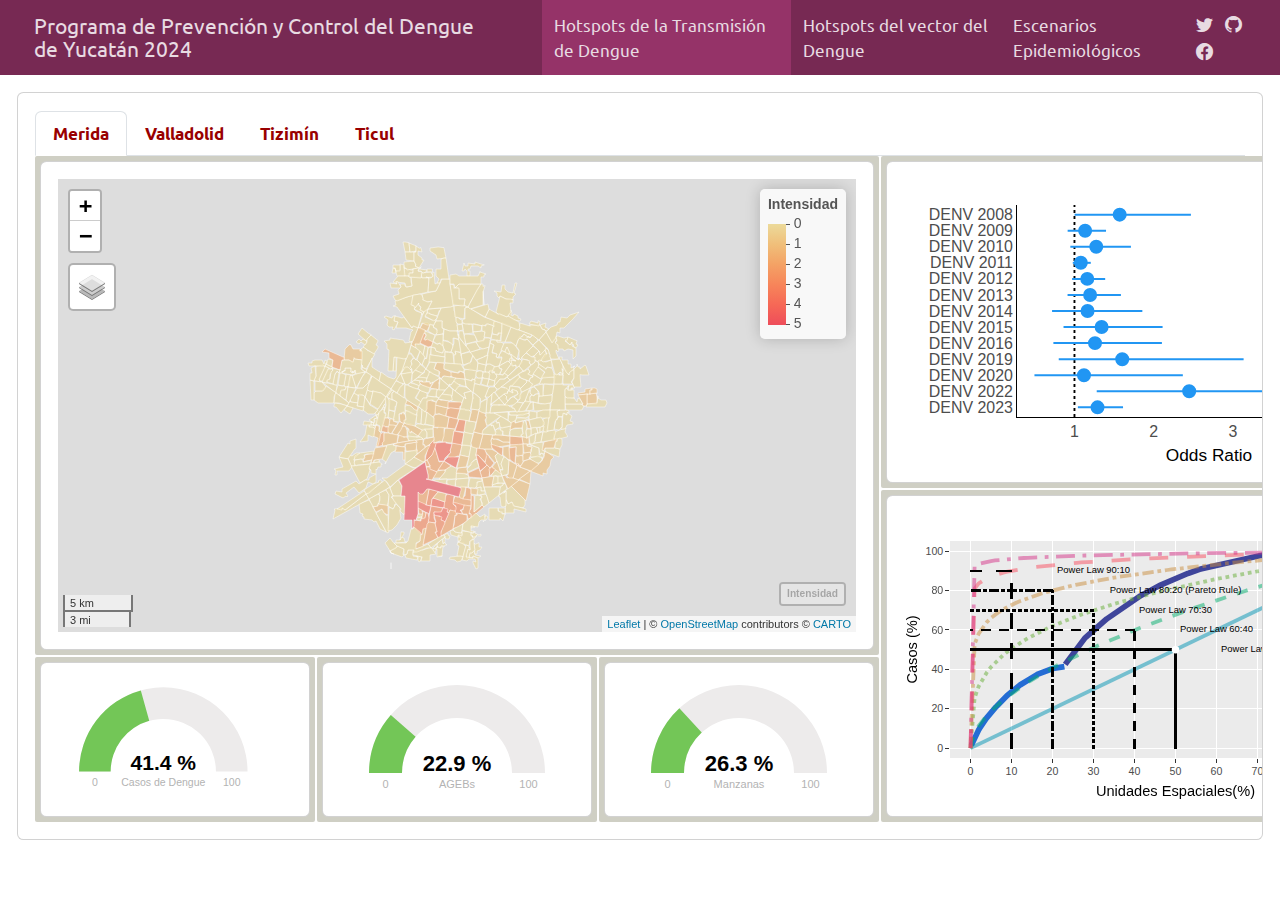
==== index.html @ 3dc41807 "this commit update the dash" ====
<!DOCTYPE html>
<html xmlns="http://www.w3.org/1999/xhtml" lang="en" xml:lang="en"><head>

<meta charset="utf-8">
<meta name="generator" content="quarto-1.4.536">

<meta name="viewport" content="width=device-width, initial-scale=1.0, user-scalable=yes">


<title>Programa de Prevención y Control del Dengue de Yucatán 2024</title>
<style>
code{white-space: pre-wrap;}
span.smallcaps{font-variant: small-caps;}
div.columns{display: flex; gap: min(4vw, 1.5em);}
div.column{flex: auto; overflow-x: auto;}
div.hanging-indent{margin-left: 1.5em; text-indent: -1.5em;}
ul.task-list{list-style: none;}
ul.task-list li input[type="checkbox"] {
  width: 0.8em;
  margin: 0 0.8em 0.2em -1em; /* quarto-specific, see https://github.com/quarto-dev/quarto-cli/issues/4556 */ 
  vertical-align: middle;
}
</style>


<script src="index_files/libs/clipboard/clipboard.min.js"></script>
<script src="index_files/libs/quarto-html/quarto.js"></script>
<script src="index_files/libs/quarto-html/popper.min.js"></script>
<script src="index_files/libs/quarto-html/tippy.umd.min.js"></script>
<script src="index_files/libs/quarto-html/anchor.min.js"></script>
<link href="index_files/libs/quarto-html/tippy.css" rel="stylesheet">
<link href="index_files/libs/quarto-html/quarto-syntax-highlighting.css" rel="stylesheet" id="quarto-text-highlighting-styles">
<script src="index_files/libs/bootstrap/bootstrap.min.js"></script>
<link href="index_files/libs/bootstrap/bootstrap-icons.css" rel="stylesheet">
<link href="index_files/libs/bootstrap/bootstrap.min.css" rel="stylesheet" id="quarto-bootstrap" data-mode="light">
<script src="index_files/libs/quarto-dashboard/quarto-dashboard.js"></script>
<script src="index_files/libs/quarto-dashboard/stickythead.js"></script>
<script src="index_files/libs/quarto-dashboard/datatables.min.js" kdttablesentinel="true"></script>
<script src="index_files/libs/quarto-dashboard/pdfmake.min.js" kdttablesentinel="true"></script>
<script src="index_files/libs/quarto-dashboard/vfs_fonts.js" kdttablesentinel="true"></script>
<script src="index_files/libs/quarto-dashboard/web-components.js" type="module"></script>
<script src="index_files/libs/quarto-dashboard/components.js"></script>
<link href="index_files/libs/quarto-dashboard/datatables.min.css" rel="stylesheet" kdttablesentinel="true">
<script src="index_files/libs/htmlwidgets-1.6.4/htmlwidgets.js"></script>
<script src="index_files/libs/jquery-3.6.0/jquery-3.6.0.min.js"></script>
<link href="index_files/libs/leaflet-1.3.1/leaflet.css" rel="stylesheet">
<script src="index_files/libs/leaflet-1.3.1/leaflet.js"></script>
<link href="index_files/libs/leafletfix-1.0.0/leafletfix.css" rel="stylesheet">
<script src="index_files/libs/proj4-2.6.2/proj4.min.js"></script>
<script src="index_files/libs/Proj4Leaflet-1.0.1/proj4leaflet.js"></script>
<link href="index_files/libs/rstudio_leaflet-1.3.1/rstudio_leaflet.css" rel="stylesheet">
<script src="index_files/libs/leaflet-binding-2.2.1/leaflet.js"></script>
<script src="index_files/libs/leaflet-providers-2.0.0/leaflet-providers_2.0.0.js"></script>
<script src="index_files/libs/leaflet-providers-plugin-2.2.1/leaflet-providers-plugin.js"></script>
<link href="index_files/libs/HomeButton-0.0.1/home-button.css" rel="stylesheet">
<script src="index_files/libs/HomeButton-0.0.1/home-button.js"></script>
<script src="index_files/libs/HomeButton-0.0.1/easy-button-src.min.js"></script>
<script src="index_files/libs/clipboard-0.0.1/setClipboardText.js"></script>
<link href="index_files/libs/mapviewCSS-0.0.1/mapview-popup.css" rel="stylesheet">
<link href="index_files/libs/mapviewCSS-0.0.1/mapview.css" rel="stylesheet">
<script src="index_files/libs/plotly-binding-4.10.3/plotly.js"></script>
<script src="index_files/libs/typedarray-0.1/typedarray.min.js"></script>
<link href="index_files/libs/crosstalk-1.2.1/css/crosstalk.min.css" rel="stylesheet">
<script src="index_files/libs/crosstalk-1.2.1/js/crosstalk.min.js"></script>
<link href="index_files/libs/plotly-htmlwidgets-css-2.11.1/plotly-htmlwidgets.css" rel="stylesheet">
<script src="index_files/libs/plotly-main-2.11.1/plotly-latest.min.js"></script>
<script src="index_files/libs/raphael-2.1.4/raphael-2.1.4.min.js"></script>
<link href="index_files/libs/justgage-1.2.2.1/justgage.css" rel="stylesheet">
<script src="index_files/libs/justgage-1.2.2.1/justgage.js"></script>
<script src="index_files/libs/gauge-binding-0.6.2/gauge.js"></script>


</head>

<body class="quarto-dashboard dashboard-fill fullcontent">

<header id="quarto-dashboard-header">
<nav class="navbar navbar-expand-md slim" data-bs-theme="dark">
  <div class="navbar-container container-fluid">
    <button class="navbar-toggler" type="button" data-bs-toggle="collapse" data-bs-target="#dashboard-collapse" aria-controls="dashboard-collapse" aria-expanded="false" aria-label="Toggle navigation">
      <span class="navbar-toggler-icon"></span>
    </button>    


    <div class="navbar-brand-container">       
    <a href="#"><img src="images/logo_cenaprece.jpg" alt="" class="navbar-logo d-inline-block"></a>
      <div class="navbar-title">
        <div class="navbar-title-text"><a href="#">Programa de Prevención y Control del Dengue de Yucatán 2024</a></div>
        
        
      </div>
    </div>
<div id="dashboard-collapse" class="navbar-collapse collapse"><ul class="navbar-nav navbar-nav-scroll me-auto" role="tablist"><li class="nav-item" role="presentation"><a id="tab-hotspots-de-la-transmisión-de-dengue" class="nav-link active" data-bs-toggle="tab" role="tab" data-bs-target="#hotspots-de-la-transmisión-de-dengue" data-scrolling="false" href="#hotspots-de-la-transmisión-de-dengue" aria-controls="hotspots-de-la-transmisión-de-dengue" aria-selected="true"><span class="nav-link-text">Hotspots de la Transmisión de Dengue</span></a></li><li class="nav-item" role="presentation"><a id="tab-hotspots-del-vector-del-dengue" class="nav-link" data-bs-toggle="tab" role="tab" data-bs-target="#hotspots-del-vector-del-dengue" data-scrolling="false" href="#hotspots-del-vector-del-dengue" aria-controls="hotspots-del-vector-del-dengue" aria-selected="false"><span class="nav-link-text">Hotspots del vector del Dengue</span></a></li><li class="nav-item" role="presentation"><a id="tab-escenarios-epidemiológicos" class="nav-link" data-bs-toggle="tab" role="tab" data-bs-target="#escenarios-epidemiológicos" data-scrolling="false" href="#escenarios-epidemiológicos" aria-controls="escenarios-epidemiológicos" aria-selected="false"><span class="nav-link-text">Escenarios Epidemiológicos</span></a></li></ul><div class="quarto-dashboard-links"><a class="quarto-dashboard-link" href="https://twitter.com/intent/tweet?url=|url|&amp;text=Programa%20de%20Prevenci%C3%B3n%20y%20Control%20del%20Dengue%20de%20Yucat%C3%A1n%202024" title="Twitter"><i class="bi bi-twitter"></i></a><a class="quarto-dashboard-link" href="https://github.com/fdzul/test_dash_quarto/" title="GitHub"><i class="bi bi-github"></i></a><a class="quarto-dashboard-link" href="https://www.facebook.com/sharer/sharer.php?u=|url|" title="Facebook"><i class="bi bi-facebook"></i></a></div></div></div>
</nav>
</header>
<div class="page-layout-custom quarto-dashboard-content bslib-gap-spacing html-fill-container bslib-page-fill quarto-dashboard-pages">  

<div class="bslib-grid-item html-fill-item tab-content bslib-grid" data-layout="fill" style="display: grid; grid-template-rows: minmax(3em, 1fr); grid-auto-columns: minmax(0, 1fr);">
<div id="hotspots-de-la-transmisión-de-dengue" class="dashboard-page tab-pane show active html-fill-item html-fill-container" data-orientation="rows" aria-labelledby="tab-hotspots-de-la-transmisión-de-dengue">
<div class="html-fill-item html-fill-container bslib-grid" style="display: grid; grid-template-rows: minmax(3em, max-content); grid-auto-columns: minmax(0, 1fr);">
<div class="card html-fill-item html-fill-container bslib-card" data-fill="false" data-bslib-card-init="" data-require-bs-caller="card()" data-full-screen="false">
<div class="card-body html-fill-item html-fill-container">
<div class="panel-tabset html-fill-item html-fill-container">
<ul class="nav nav-tabs" role="tablist"><li class="nav-item" role="presentation"><a class="nav-link active" id="tabset-1-1-tab" data-bs-toggle="tab" data-bs-target="#tabset-1-1" role="tab" aria-controls="tabset-1-1" aria-selected="true" href=""><span style="color:#990000"><strong>Merida</strong></span></a></li><li class="nav-item" role="presentation"><a class="nav-link" id="tabset-1-2-tab" data-bs-toggle="tab" data-bs-target="#tabset-1-2" role="tab" aria-controls="tabset-1-2" aria-selected="false" href=""><span style="color:#990000"><strong>Valladolid</strong></span></a></li><li class="nav-item" role="presentation"><a class="nav-link" id="tabset-1-3-tab" data-bs-toggle="tab" data-bs-target="#tabset-1-3" role="tab" aria-controls="tabset-1-3" aria-selected="false" href=""><span style="color:#990000"><strong>Tizimín</strong></span></a></li><li class="nav-item" role="presentation"><a class="nav-link" id="tabset-1-4-tab" data-bs-toggle="tab" data-bs-target="#tabset-1-4" role="tab" aria-controls="tabset-1-4" aria-selected="false" href=""><span style="color:#990000"><strong>Ticul</strong></span></a></li></ul>
<div class="tab-content html-fill-item html-fill-container">
<div id="tabset-1-1" class="tab-pane active html-fill-item html-fill-container" role="tabpanel" aria-labelledby="tabset-1-1-tab">


<style>
body {
  margin: 0px;
}

.wrapper {
    display: grid;
    grid-gap: 2px;
    grid-template-columns: 280px 280px 280px 550px;
    grid-template-rows: 165px 165px 165px 165px;
    background-color: #772953;
    color: "#772953";
  }

  .box {
    background-color: #772953;
    color: "#772953";
    border-radius: 2px;
    padding: 5px;
    font-size: 100%;

  }

  .a {
    grid-column: 1 / 4;
    grid-row: 1 / 4;
  }
  .b {
    grid-column: 4 ;
    grid-row: 1 / 3;
  }
  .c {
    grid-column: 4 ;
    grid-row: 3 / 5 ;
  }
  .d {
    grid-column: 3;
    grid-row: 4;
  }
  .e {
    grid-column: 2;
    grid-row: 4;
  }
  .f {
    grid-column: 1;
    grid-row: 4;
  }
</style>


<div class="wrapper html-fill-item html-fill-container">
<div class="box a html-fill-item html-fill-container">
<div class="card cell html-fill-item html-fill-container bslib-card" data-bslib-card-init="" data-require-bs-caller="card()" data-full-screen="false">
<div class="card-body html-fill-item html-fill-container">
<div class="cell-output-display html-fill-item html-fill-container">
<div class="leaflet html-widget html-fill-item html-fill-container" id="htmlwidget-7b5af50c6562e731f340" style="width:100%;height:406px;"></div>
<script type="application/json" data-for="htmlwidget-7b5af50c6562e731f340">{"x":{"options":{"minZoom":1,"maxZoom":52,"crs":{"crsClass":"L.CRS.EPSG3857","code":null,"proj4def":null,"projectedBounds":null,"options":{}},"preferCanvas":false,"bounceAtZoomLimits":false,"maxBounds":[[[-90,-370]],[[90,370]]]},"calls":[{"method":"addProviderTiles","args":["CartoDB.DarkMatter","CartoDB.DarkMatter","CartoDB.DarkMatter",{"errorTileUrl":"","noWrap":false,"detectRetina":false,"pane":"tilePane"}]},{"method":"addProviderTiles","args":["CartoDB.Positron","CartoDB.Positron","CartoDB.Positron",{"errorTileUrl":"","noWrap":false,"detectRetina":false,"pane":"tilePane"}]},{"method":"addProviderTiles","args":["OpenStreetMap","OpenStreetMap","OpenStreetMap",{"errorTileUrl":"","noWrap":false,"detectRetina":false,"pane":"tilePane"}]},{"method":"addProviderTiles","args":["Esri.WorldImagery","Esri.WorldImagery","Esri.WorldImagery",{"errorTileUrl":"","noWrap":false,"detectRetina":false,"pane":"tilePane"}]},{"method":"addProviderTiles","args":["OpenTopoMap","OpenTopoMap","OpenTopoMap",{"errorTileUrl":"","noWrap":false,"detectRetina":false,"pane":"tilePane"}]},{"method":"createMapPane","args":["polygon",420]},{"method":"addPolygons","args":[[[[{"lng":[-89.5811418,-89.58126009999999,-89.5813811,-89.5819805,-89.5830263,-89.58354899999999,-89.58409499999999,-89.58445879999999,-89.5857556,-89.5858449,-89.58793179999999,-89.5880992,-89.5883966,-89.58943429999999,-89.5898689,-89.59073459999999,-89.5909358,-89.5909528,-89.59098770000001,-89.59163129999999,-89.59164369999999,-89.59168,-89.59182819999999,-89.5926801,-89.59270309999999,-89.59272089999999,-89.5927461,-89.59302249999999,-89.5934041,-89.5934486,-89.5934704,-89.5938625,-89.59440649999999,-89.5951565,-89.59522129999999,-89.5953645,-89.5953641,-89.59535729999999,-89.59535319999999,-89.5953494,-89.5953466,-89.5953457,-89.5953392,-89.59533189999999,-89.5952722,-89.5942268,-89.59420779999999,-89.59420679999999,-89.59421549999999,-89.5942395,-89.5942831,-89.5942965,-89.59429779999999,-89.5943003,-89.594262,-89.59413939999999,-89.5939963,-89.59370349999999,-89.5931313,-89.5926971,-89.59221409999999,-89.59126209999999,-89.59122069999999,-89.5902165,-89.59013589999999,-89.58978789999999,-89.58940509999999,-89.5893264,-89.5885122,-89.5880607,-89.5877751,-89.58751459999999,-89.58704830000001,-89.58659129999999,-89.58536219999999,-89.5848826,-89.5844293,-89.58400589999999,-89.58368469999999,-89.5828185,-89.58255489999999,-89.5823729,-89.58211369999999,-89.5819494,-89.581805,-89.58147959999999,-89.58096399999999,-89.5810608,-89.58135009999999,-89.58167069999999,-89.58184039999999,-89.58201389999999,-89.58197389999999,-89.5808864,-89.5811418],"lat":[20.9243774,20.9244837,20.9245975,20.9251287,20.9260574,20.9265216,20.927002,20.9273233,20.9284688,20.9285337,20.9303585,20.930519,20.9307872,20.9317229,20.9321163,20.9329223,20.9331335,20.9331209,20.9330949,20.9326187,20.9326096,20.9325827,20.9324731,20.93185949999999,20.931843,20.9318301,20.9318119,20.9316129,20.9313381,20.931306,20.9312899,20.9310009,20.9306,20.9300473,20.9299995,20.92989399999999,20.9298901,20.9298196,20.9297767,20.9297371,20.9297077,20.9296984,20.9296316,20.9295559,20.9289354,20.9297722,20.9288158,20.9287541,20.9286476,20.9276113,20.9266376,20.9260968,20.925933,20.9256168,20.9248023,20.9245085,20.9241153,20.923303,20.9217915,20.9219422,20.9221227,20.9224371,20.9224513,20.9228405,20.92262789999999,20.9217715,20.9207165,20.9205269,20.9203374,20.9202225,20.9201579,20.9201002,20.9199945,20.9198829,20.9195705,20.919451,20.9193332,20.9192172,20.9191263,20.9189063,20.9188324,20.9200427,20.9199515,20.920135,20.9203694,20.9208285,20.9215618,20.9217159,20.9219602,20.9222311,20.9223744,20.9225068,20.9225612,20.9241479,20.9243774]}]],[[{"lng":[-89.55217519999999,-89.5523786,-89.5524379,-89.55261299999999,-89.5528994,-89.553157,-89.5533621,-89.5533434,-89.5532819,-89.5530653,-89.5530229,-89.55385950000002,-89.55410119999999,-89.5551155,-89.55598409999999,-89.5562283,-89.5567643,-89.55703779999999,-89.55777399999999,-89.5578149,-89.5588319,-89.55987449999999,-89.55988210000001,-89.5610013,-89.56087470000001,-89.56076619999999,-89.5607744,-89.5608836,-89.5609856,-89.5610339,-89.56111199999999,-89.56126669999999,-89.56093849999999,-89.55988339999999,-89.5593148,-89.55883229999999,-89.55803069999999,-89.55783749999999,-89.55706510000002,-89.5568253,-89.55600820000001,-89.5558365,-89.55494069999999,-89.554092,-89.55299239999999,-89.5521708,-89.55217519999999],"lat":[20.9656246,20.9660316,20.96633,20.9667559,20.96723619999999,20.9675796,20.9678938,20.9681906,20.9684943,20.969209,20.9701259,20.9700013,20.9699653,20.9698162,20.9696934,20.9696571,20.9695779,20.9695415,20.9694172,20.9694103,20.9692761,20.9691304,20.9683105,20.9681443,20.9677246,20.9673647,20.9673054,20.96630619999999,20.9653505,20.9649321,20.9642873,20.9630369,20.9630969,20.9632885,20.963403,20.9635073,20.96367129999999,20.9637327,20.9638995,20.9639625,20.964148,20.964187,20.96439029999999,20.9645173,20.964714,20.9648575,20.9656246]}]],[[{"lng":[-89.58540619999999,-89.5854458,-89.58685709999999,-89.58795289999999,-89.5886199,-89.5893919,-89.5901638,-89.5908635,-89.5909358,-89.59073459999999,-89.5898689,-89.58943429999999,-89.5883966,-89.5880992,-89.58793179999999,-89.5858449,-89.5857556,-89.58445879999999,-89.58409499999999,-89.58354899999999,-89.5830263,-89.5819805,-89.5813811,-89.58126009999999,-89.5811418,-89.5808864,-89.58070189999999,-89.5802399,-89.58011169999999,-89.580029,-89.57990219999999,-89.5798765,-89.57983340000001,-89.57960469999999,-89.5795339,-89.57938419999999,-89.57917959999999,-89.5791723,-89.57895839999999,-89.57884129999999,-89.57876209999999,-89.5785291,-89.57848989999999,-89.57828649999999,-89.5781145,-89.5780776,-89.5777729,-89.5788448,-89.5798473,-89.58092099999999,-89.58096809999999,-89.58200389999999,-89.5830575,-89.5838335,-89.584328,-89.58496439999999,-89.58506149999999,-89.58540619999999],"lat":[20.9371913,20.9371629,20.9361519,20.935353,20.9348667,20.934289,20.9337113,20.9331877,20.9331335,20.9329223,20.9321163,20.9317229,20.9307872,20.930519,20.9303585,20.9285337,20.9284688,20.9273233,20.927002,20.9265216,20.9260574,20.9251287,20.9245975,20.9244837,20.9243774,20.9241479,20.924032,20.9237498,20.9240773,20.9244923,20.9250193,20.9251304,20.9253267,20.9263556,20.9266837,20.9273499,20.9282725,20.9283041,20.9292785,20.9298479,20.9302704,20.9312247,20.9313981,20.9322009,20.9329971,20.9331628,20.9343453,20.9347273,20.9350844,20.9354893,20.935507,20.93590469999999,20.9363092,20.936618,20.9367964,20.9370399,20.9370771,20.9371913]}]],[[{"lng":[-89.5775086,-89.57765479999999,-89.5777581,-89.57860319999999,-89.57874839999999,-89.5790853,-89.57935440000001,-89.5797822,-89.5803835,-89.5804612,-89.5810472,-89.5814197,-89.5815214,-89.5816078,-89.5823468,-89.5824389,-89.58314489999999,-89.58340609999999,-89.5842588,-89.58468300000001,-89.5847074,-89.58499139999999,-89.58540619999999,-89.58506149999999,-89.58496439999999,-89.584328,-89.5838335,-89.5830575,-89.58200389999999,-89.58096809999999,-89.58092099999999,-89.5798473,-89.5788448,-89.5777729,-89.5776292,-89.5775613,-89.577473,-89.57735649999999,-89.5772741,-89.57720530000002,-89.57721290000001,-89.57735599999999,-89.57733899999999,-89.57731249999999,-89.5772489,-89.5772382,-89.57713969999999,-89.5771316,-89.5770332,-89.576931,-89.57690910000001,-89.5773562,-89.5775086],"lat":[20.9429861,20.9428837,20.9428115,20.94222,20.9421139,20.9418489,20.9416562,20.9413477,20.9408976,20.9408403,20.9404081,20.9401416,20.9400689,20.9400047,20.9394553,20.9393869,20.9388621,20.9386667,20.9380366,20.9377286,20.93771079999999,20.9375046,20.9371913,20.9370771,20.9370399,20.9367964,20.936618,20.9363092,20.93590469999999,20.935507,20.9354893,20.9350844,20.9347273,20.9343453,20.9350721,20.9354108,20.9358459,20.9364203,20.9368323,20.937172,20.93738729999999,20.9379555,20.9381646,20.9384889,20.9393529,20.939497,20.94047309999999,20.9405527,20.9416158,20.9424507,20.9427855,20.942933,20.9429861]}]],[[{"lng":[-89.5664599,-89.56761019999999,-89.56766569999999,-89.5676833,-89.5678157,-89.56789189999999,-89.5679615,-89.56796849999999,-89.5679756,-89.5680536,-89.56807190000001,-89.56807809999999,-89.56808579999999,-89.56809109999999,-89.5681226,-89.5683387,-89.56836629999999,-89.5683781,-89.56847909999999,-89.5686194,-89.56864399999999,-89.56876099999999,-89.56905599999999,-89.56906029999999,-89.5690712,-89.5692523,-89.5693055,-89.56932759999999,-89.56957249999999,-89.5697251,-89.57034089999999,-89.57111119999999,-89.57147040000001,-89.57155899999999,-89.57217399999999,-89.57225969999999,-89.57253159999999,-89.57350719999999,-89.57361390000001,-89.5736256,-89.57387229999999,-89.57394239999999,-89.57440249999999,-89.5745819,-89.5752208,-89.57639689999999,-89.57719089999999,-89.57728539999999,-89.5775086,-89.5773562,-89.57690910000001,-89.57603979999999,-89.57513179999999,-89.5741017,-89.5731723,-89.57223350000001,-89.5712628,-89.5703245,-89.5696085,-89.5690276,-89.56892689999999,-89.56891900000001,-89.5686443,-89.5683645,-89.5678576,-89.56728339999999,-89.5668914,-89.56635249999999,-89.5662772,-89.56623060000001,-89.56604949999999,-89.56600449999999,-89.5659548,-89.5658208,-89.56501809999999,-89.56418549999999,-89.5639996,-89.5636014,-89.5633799,-89.56331489999999,-89.5632804,-89.5632062,-89.5623346,-89.56213459999999,-89.5615323,-89.5624119,-89.5625288,-89.5633148,-89.5641983,-89.5649986,-89.56546279999999,-89.56595689999999,-89.566228,-89.5664599],"lat":[20.9551277,20.955598,20.9552618,20.9551556,20.9543536,20.9538665,20.9534666,20.95342639999999,20.9533856,20.9529557,20.9528547,20.9528299,20.9527988,20.9527777,20.9526512,20.952022,20.9519415,20.9519073,20.9516005,20.9512755,20.9512184,20.9509475,20.9504044,20.9503965,20.9503764,20.9500432,20.9499717,20.9499419,20.9496192,20.9494127,20.9485793,20.9477799,20.9474904,20.947419,20.9469407,20.9468741,20.9466626,20.9459448,20.9458663,20.9458577,20.9456775,20.9456262,20.9452885,20.94516399999999,20.94469639999999,20.9438335,20.9432283,20.9431562,20.9429861,20.942933,20.9427855,20.9424687,20.9421351,20.9417909,20.9414595,20.9411164,20.9407573,20.9403953,20.9401221,20.9399223,20.93988149999999,20.9399241,20.9414879,20.9414084,20.9412496,20.9410952,20.9409898,20.9408701,20.9417257,20.94239959999999,20.9428582,20.94299789999999,20.9437796,20.9439403,20.945009,20.9460903,20.9469,20.9486322,20.9495958,20.9499116,20.9501094,20.9504388,20.9501415,20.9504941,20.9515276,20.95216469999999,20.952264,20.95283479999999,20.9534824,20.9540909,20.9544278,20.954804,20.9550412,20.9551277]}]],[[{"lng":[-89.56091959999999,-89.56170229999999,-89.56240609999999,-89.5626805,-89.5637263,-89.5637426,-89.56469869999999,-89.56482799999999,-89.56526909999999,-89.56613209999999,-89.56710489999999,-89.5671495,-89.56726940000001,-89.5673073,-89.5674238,-89.5674238,-89.5674238,-89.56753809999999,-89.5675571,-89.56761019999999,-89.5664599,-89.566228,-89.5652381,-89.56442469999999,-89.5633572,-89.5629443,-89.56250900000001,-89.5619861,-89.5619112,-89.5607567,-89.55996530000002,-89.5597764,-89.5589684,-89.5578792,-89.55784229999999,-89.5578134,-89.5577282,-89.55763929999999,-89.5575649,-89.5574956,-89.55740399999999,-89.55739489999999,-89.55736809999999,-89.5572507,-89.5572031,-89.5571037,-89.5569453,-89.55825260000002,-89.55898529999999,-89.5591465,-89.55987209999999,-89.56002289999999,-89.5608069,-89.56091959999999],"lat":[20.957715,20.9579204,20.9580539,20.9568595,20.9571493,20.9571538,20.9574472,20.9566365,20.9568349,20.9571884,20.9575605,20.9575775,20.9576234,20.9576379,20.9568514,20.9568513,20.9568509,20.9560831,20.9559553,20.955598,20.9551277,20.9550412,20.9546472,20.9543071,20.9538735,20.953688,20.9535485,20.9533462,20.9533135,20.9528093,20.952492,20.9524045,20.9520956,20.9516612,20.9517972,20.9519665,20.9524069,20.952866,20.95332269999999,20.9537723,20.9542564,20.9543354,20.9543966,20.9550921,20.9553226,20.9557969,20.9567021,20.9570163,20.9571959,20.9572275,20.9574137,20.9574598,20.9576822,20.957715]}]],[[{"lng":[-89.5512619,-89.5512483,-89.55174559999999,-89.5517479,-89.5517823,-89.5523451,-89.5523328,-89.5533128,-89.5534153,-89.55434029999999,-89.5548215,-89.55565229999999,-89.55607010000001,-89.5563435,-89.5563659,-89.5564131,-89.5565991,-89.55734840000001,-89.5575164,-89.55758310000002,-89.55784190000001,-89.5581021,-89.5581243,-89.5581802,-89.5583273,-89.5584698,-89.55861639999999,-89.558708,-89.55888399999999,-89.55891699999999,-89.55900459999999,-89.559072,-89.55908169999999,-89.55925429999999,-89.5589059,-89.55872839999999,-89.55848709999999,-89.5585507,-89.5585507,-89.55855079999999,-89.55855079999999,-89.55856109999999,-89.55856089999999,-89.5576607,-89.5574354,-89.557081,-89.55701859999999,-89.5568061,-89.55641129999999,-89.5560308,-89.55598189999999,-89.55596899999999,-89.55511109999999,-89.5551086,-89.55509939999999,-89.5542287,-89.5534759,-89.55343889999999,-89.5534246,-89.55340249999999,-89.5533976,-89.55234799999999,-89.5523908,-89.5523943,-89.55240529999999,-89.55133669999999,-89.55127709999999,-89.55126079999999,-89.55123689999999,-89.5512354,-89.55126390000001,-89.5512619],"lat":[20.9806034,20.9807419,20.9807309,20.9807308,20.9817922,20.9817969,20.9819916,20.9820748,20.9820737,20.9820638,20.9820586,20.9820497,20.9820452,20.9820423,20.9820421,20.9820416,20.9820395,20.98203149999999,20.9818959,20.981842,20.9816874,20.9815623,20.9815522,20.9815257,20.9814559,20.9814043,20.9813725,20.9813527,20.98130829999999,20.9812982,20.9812747,20.97979149999999,20.9795785,20.9780259,20.9780787,20.9781057,20.9781423,20.9777823,20.9777814,20.9777806,20.9777805,20.9773019,20.9773019,20.9773051,20.9773341,20.9773797,20.9775515,20.9777589,20.9776827,20.977596,20.9775848,20.978583,20.9785872,20.9791339,20.9799633,20.9799675,20.979925,20.97908199999999,20.9789116,20.9786035,20.9784973,20.9785244,20.9789215,20.9789543,20.9799214,20.9797793,20.9803484,20.9804344,20.9805059,20.980557,20.98058319999999,20.9806034]}]],[[{"lng":[-89.5557814,-89.5558236,-89.55587109999999,-89.5558889,-89.55589909999999,-89.55600820000001,-89.5568253,-89.55706510000002,-89.55783749999999,-89.55803069999999,-89.55883229999999,-89.55875109999999,-89.558729,-89.55872099999999,-89.5587211,-89.55884250000001,-89.55898119999999,-89.55920940000001,-89.55975239999999,-89.5607904,-89.5607904,-89.56063549999999,-89.56058879999999,-89.5602741,-89.5603934,-89.56042409999999,-89.56042860000001,-89.560553,-89.5605831,-89.5608069,-89.56002289999999,-89.55987209999999,-89.5591465,-89.55898529999999,-89.55825260000002,-89.5569453,-89.5567935,-89.5567722,-89.55662869999999,-89.55652500000001,-89.5564273,-89.5562886,-89.5562357,-89.55571139999999,-89.5557814],"lat":[20.9603688,20.9610882,20.9621682,20.9629725,20.9632237,20.964148,20.9639625,20.9638995,20.9637327,20.96367129999999,20.9635073,20.962602,20.962356,20.9622632,20.9622632,20.9622814,20.9622953,20.9622609,20.9621537,20.9619981,20.961998,20.9610074,20.960679,20.9606324,20.9598199,20.9596747,20.9596442,20.9589389,20.9587898,20.9576822,20.9574598,20.9574137,20.9572275,20.9571959,20.9570163,20.9567021,20.95752,20.9576381,20.9584316,20.9590053,20.9589943,20.9596493,20.9596407,20.9595555,20.9603688]}]],[[{"lng":[-89.55240529999999,-89.5523943,-89.5523908,-89.55234799999999,-89.5533976,-89.55340249999999,-89.5534246,-89.55343889999999,-89.5534759,-89.5542287,-89.55509939999999,-89.5551086,-89.55511109999999,-89.55596899999999,-89.55598189999999,-89.55564439999999,-89.55561760000001,-89.5555739,-89.55550149999999,-89.55552360000001,-89.55551939999999,-89.5554662,-89.5554697,-89.55543899999999,-89.5554696,-89.5557676,-89.5558776,-89.55589189999999,-89.5559287,-89.55636869999999,-89.5565345,-89.5565996,-89.55703489999999,-89.5570357,-89.55703779999999,-89.5567643,-89.5562283,-89.55598409999999,-89.5551155,-89.55410119999999,-89.55385950000002,-89.5530229,-89.55296419999999,-89.55268839999999,-89.5524169,-89.5523431,-89.55225650000001,-89.55074069999999,-89.5486923,-89.54862079999999,-89.54856509999999,-89.5484063,-89.5483615,-89.54838989999999,-89.548892,-89.5494181,-89.5505103,-89.55040199999999,-89.5505043,-89.5505489,-89.55044099999999,-89.5500523,-89.5493807,-89.5490586,-89.5488411,-89.54985979999999,-89.54966689999999,-89.5495993,-89.5494896,-89.55040030000001,-89.55107129999999,-89.55133669999999,-89.55240529999999],"lat":[20.9799214,20.9789543,20.9789215,20.9785244,20.9784973,20.9786035,20.9789116,20.97908199999999,20.979925,20.9799675,20.9799633,20.9791339,20.9785872,20.978583,20.9775848,20.9775115,20.9775047,20.9774936,20.9774753,20.9771839,20.9761928,20.9753243,20.9743147,20.9732736,20.9723346,20.9723183,20.9714912,20.9712865,20.9705422,20.9704884,20.9704682,20.9704602,20.9705194,20.9704741,20.9695415,20.9695779,20.9696571,20.9696934,20.9698162,20.9699653,20.9700013,20.9701259,20.9707257,20.9707308,20.9712564,20.9717069,20.9721709,20.9722229,20.9722589,20.9723656,20.9725106,20.9730303,20.9733611,20.9741195,20.9740811,20.974161,20.9743164,20.9749198,20.9757455,20.9762243,20.9770237,20.977069,20.9771189,20.9771423,20.9779213,20.9778522,20.9784976,20.9788608,20.9793738,20.97942339999999,20.9797227,20.9797793,20.9799214]}]],[[{"lng":[-89.5828185,-89.58368469999999,-89.58400589999999,-89.5844293,-89.5848826,-89.58536219999999,-89.58659129999999,-89.58704830000001,-89.58751459999999,-89.5877751,-89.5880607,-89.5885122,-89.5893264,-89.58940509999999,-89.58978789999999,-89.59013589999999,-89.5902165,-89.59122069999999,-89.59126209999999,-89.59221409999999,-89.5926971,-89.5931313,-89.59370349999999,-89.5939963,-89.59413939999999,-89.594262,-89.5942685,-89.5942697,-89.594318,-89.5943803,-89.59443619999999,-89.59446199999999,-89.59447039999999,-89.5945174,-89.59452709999999,-89.59452899999999,-89.59456460000001,-89.59455869999999,-89.59455849999999,-89.5945574,-89.5945565,-89.5945562,-89.59455609999999,-89.59455589999999,-89.59455589999999,-89.59456809999999,-89.59461309999999,-89.59463749999999,-89.5946682,-89.5947017,-89.5947061,-89.5947644,-89.59478489999999,-89.59480309999999,-89.594821,-89.59485339999999,-89.59485869999999,-89.5948411,-89.5931485,-89.5927885,-89.5923693,-89.5913937,-89.59053709999999,-89.590022,-89.5888456,-89.58793800000001,-89.58780489999999,-89.58800959999999,-89.5880131,-89.5881677,-89.5883032,-89.5884397,-89.58844449999999,-89.58808359999999,-89.5878182,-89.5877904,-89.5873376,-89.58731969999999,-89.5868814,-89.5864089,-89.5861235,-89.58596659999999,-89.5856622,-89.5852318,-89.58518269999999,-89.58472329999999,-89.58405449999999,-89.58357989999999,-89.5835359,-89.58217429999999,-89.58171229999999,-89.58155029999999,-89.58144659999999,-89.5804213,-89.5802947,-89.58025669999999,-89.580156,-89.5811616,-89.5814477,-89.5819224,-89.58236359999999,-89.58255489999999,-89.5828185],"lat":[20.9189063,20.9191263,20.9192172,20.9193332,20.919451,20.9195705,20.9198829,20.9199945,20.9201002,20.9201579,20.9202225,20.9203374,20.9205269,20.9207165,20.9217715,20.92262789999999,20.9228405,20.9224513,20.9224371,20.9221227,20.9219422,20.9217915,20.923303,20.9241153,20.9245085,20.9248023,20.9246348,20.9246011,20.9235931,20.9226064,20.92170089999999,20.9213988,20.9213018,20.9207522,20.9204941,20.9204187,20.9197392,20.9195251,20.91952,20.9194797,20.9194446,20.9194332,20.9194295,20.9194235,20.91942179999999,20.9188786,20.9184324,20.9182042,20.9179201,20.9175889,20.9175462,20.916935,20.9167204,20.9163696,20.9160242,20.9153597,20.9152506,20.9151195,20.9154498,20.9155201,20.9156019,20.9157494,20.9158605,20.9159392,20.9161648,20.9163388,20.9163772,20.9169844,20.9169948,20.9173617,20.9177746,20.9182501,20.9182738,20.9182131,20.9181462,20.9181393,20.9180256,20.9180211,20.9178989,20.9178034,20.9177455,20.9177073,20.9176333,20.9175287,20.9175185,20.9173962,20.9172235,20.9171147,20.9171051,20.9167599,20.9166529,20.9166114,20.9165848,20.916337,20.9172011,20.9174962,20.9182353,20.9184906,20.9185645,20.9186808,20.9187829,20.9188324,20.9189063]}]],[[{"lng":[-89.68646679999999,-89.6865183,-89.6865378,-89.6865756,-89.68673369999999,-89.68744959999999,-89.68749240000001,-89.6875256,-89.6882706,-89.68829719999999,-89.68831019999999,-89.6883835,-89.68933579999999,-89.690288,-89.69067,-89.6910499,-89.69109659999999,-89.69124029999999,-89.691885,-89.6931448,-89.69409709999999,-89.69504929999999,-89.69530739999999,-89.6953743,-89.69530379999999,-89.6952969,-89.69518959999999,-89.69516220000001,-89.6950616,-89.69497469999999,-89.69496839999999,-89.6949566,-89.6948816,-89.6948081,-89.69472399999999,-89.69463929999999,-89.69461939999999,-89.694619,-89.6946076,-89.6945614,-89.69449039999999,-89.69435419999999,-89.6942744,-89.6941463,-89.69371819999999,-89.6928102,-89.6926976,-89.6926716,-89.6927549,-89.69140489999999,-89.6914153,-89.69061689999999,-89.6889331,-89.68772009999999,-89.68710129999999,-89.68608019999999,-89.68607369999999,-89.68575840000001,-89.6854913,-89.68524619999999,-89.6849519,-89.6846723,-89.6839519,-89.68320380000002,-89.6820637,-89.6810548,-89.68161449999999,-89.6817605,-89.68147639999999,-89.68042559999999,-89.68029799999999,-89.67895589999999,-89.6785098,-89.67687599999999,-89.67647270000001,-89.67653660000001,-89.67680969999999,-89.6768536,-89.67696629999999,-89.6771555,-89.6773949,-89.677674,-89.67769079999999,-89.6777699,-89.67798049999999,-89.6783909,-89.6786317,-89.67875169999999,-89.6787818,-89.6788739,-89.6792394,-89.6796157,-89.6799042,-89.68028270000001,-89.68047439999999,-89.68051699999999,-89.6808319,-89.68094859999999,-89.6812487,-89.6812659,-89.68129329999999,-89.6813732,-89.681411,-89.68143169999999,-89.6814347,-89.68165839999999,-89.6817076,-89.68195129999999,-89.6822566,-89.6822787,-89.6823709,-89.6825197,-89.68253009999999,-89.68254349999999,-89.6826306,-89.68265509999999,-89.68292530000001,-89.6830154,-89.68316919999999,-89.68323239999999,-89.6833814,-89.68342560000001,-89.6835815,-89.68367769999999,-89.68371519999999,-89.6839452,-89.68434789999999,-89.6844613,-89.68463920000001,-89.6846595,-89.68501019999999,-89.685288,-89.6854151,-89.6854376,-89.68549019999999,-89.6855106,-89.68646679999999],"lat":[20.9213987,20.9214888,20.921523,20.9215887,20.9218633,20.9231061,20.9231805,20.9232391,20.924556,20.924603,20.924626,20.9247556,20.9242754,20.9237951,20.92360249999999,20.9234109,20.9233874,20.9233149,20.9229898,20.9223544,20.92187419999999,20.92139389999999,20.9212536,20.9212193,20.9210095,20.9209538,20.9200839,20.919861,20.9193447,20.91887569999999,20.9188409,20.9187751,20.9183568,20.9178522,20.9173726,20.9168755,20.9167518,20.916749,20.9166781,20.9163809,20.9159315,20.9156174,20.9154454,20.9150609,20.9150608,20.914992,20.9149787,20.9147936,20.9138503,20.9136211,20.9123209,20.9122078,20.911917,20.9117373,20.9116658,20.9115098,20.9113265,20.9110023,20.9107674,20.9105161,20.91021439999999,20.90991859999999,20.9102871,20.9107619,20.9088545,20.9072233,20.906917,20.9068372,20.9065632,20.9055974,20.9054744,20.9041185,20.9036503,20.9040135,20.9041431,20.9042548,20.9047324,20.9048092,20.9050062,20.9053371,20.9057557,20.9062437,20.9062731,20.9064114,20.9067654,20.9074551,20.9078598,20.9080532,20.9081048,20.908263,20.9088903,20.9095298,20.9100233,20.9106709,20.9110039,20.9110812,20.911652,20.9118386,20.91235829999999,20.9123881,20.9124356,20.9125739,20.9126405,20.9126769,20.9126821,20.9130751,20.91316149999999,20.9135895,20.9141241,20.9141627,20.9143241,20.9145816,20.9145997,20.9146228,20.9147732,20.9148155,20.9152821,20.91543709999999,20.91570189999999,20.9158107,20.9160672,20.9161433,20.9164116,20.9165772,20.9166418,20.9170376,20.9177308,20.917926,20.9182311,20.9182658,20.91886719999999,20.9193424,20.91955979999999,20.9195983,20.9196881,20.9197239,20.9213987]}]],[[{"lng":[-89.6884032,-89.6885485,-89.6888701,-89.6895184,-89.6897544,-89.6898468,-89.6901472,-89.6901664,-89.69016669999999,-89.6901673,-89.6915911,-89.69635099999999,-89.696668,-89.6970285,-89.6971777,-89.6972854,-89.69737549999999,-89.697791,-89.69813259999999,-89.6985365,-89.6989028,-89.6989787,-89.6991601,-89.6993054,-89.69965809999999,-89.7000321,-89.7003519,-89.7004623,-89.70059689999999,-89.70073909999999,-89.7008201,-89.70083389999999,-89.7012015,-89.70154049999999,-89.70200249999999,-89.7023555,-89.70276079999999,-89.7031638,-89.7040669,-89.70433849999999,-89.70499239999999,-89.70499409999999,-89.70499479999999,-89.7051606,-89.70517199999999,-89.7053792,-89.7057181,-89.70577729999999,-89.70590009999999,-89.70610739999999,-89.70612249999999,-89.7064977,-89.70657469999999,-89.7066483,-89.7067297,-89.7067785,-89.70812749999999,-89.70817769999999,-89.7084285,-89.7093969,-89.71061619999999,-89.71112769999999,-89.7111499,-89.7111695,-89.7111913,-89.71121079999999,-89.71123600000001,-89.7112645,-89.71129449999999,-89.71132159999999,-89.71135199999999,-89.7114019,-89.7114435,-89.7115017,-89.71155759999999,-89.71165959999999,-89.71179549999999,-89.7119568,-89.7117033,-89.71206460000001,-89.71224769999999,-89.71243079999999,-89.71261389999999,-89.71279709999999,-89.71298019999999,-89.71279129999999,-89.7127605,-89.71256099999999,-89.71114449999999,-89.71106379999999,-89.71011080000001,-89.70906889999999,-89.70887719999999,-89.7085481,-89.70816049999999,-89.70725200000001,-89.7063436,-89.7054351,-89.7045059,-89.7034927,-89.70341599999999,-89.70246929999999,-89.7015225,-89.7005758,-89.70024749999999,-89.6996291,-89.6979911,-89.69746099999999,-89.6962552,-89.6953743,-89.69530739999999,-89.69504929999999,-89.69409709999999,-89.6931448,-89.691885,-89.69124029999999,-89.69109659999999,-89.6910499,-89.69067,-89.690288,-89.68933579999999,-89.6883835,-89.6884032],"lat":[20.9247907,20.9250504,20.9256252,20.926756,20.9271673,20.9273282,20.9278517,20.9278851,20.9278857,20.9278868,20.9269103,20.9236459,20.9234281,20.9231803,20.9230776,20.9230036,20.9229417,20.9226561,20.9224212,20.9221435,20.9218916,20.9218395,20.9217147,20.9216149,20.9213724,20.9211153,20.9208954,20.9208194,20.9207269,20.9206291,20.9205734,20.920564,20.9203112,20.9200781,20.9197605,20.9195178,20.9192391,20.918962,20.91834099999999,20.9181512,20.9176854,20.9176842,20.9176854,20.917972,20.917988,20.918278,20.9187576,20.9188411,20.9190141,20.9193064,20.9193092,20.9193794,20.9188863,20.91845589999999,20.9179747,20.9179825,20.9181982,20.9182062,20.918232,20.9183312,20.9184563,20.9185286,20.918483,20.918464,20.9184405,20.91842489999999,20.9184092,20.9183912,20.9183799,20.9183725,20.9183663,20.9183586,20.9183552,20.9183608,20.9183619,20.9183093,20.9182614,20.918234,20.9178291,20.9176224,20.9166026,20.9155828,20.914563,20.9135432,20.9125234,20.9123511,20.9123232,20.9121268,20.9131425,20.91318559999999,20.913695,20.9142519,20.9143505,20.9145197,20.9147191,20.9151863,20.9156535,20.9161206,20.9165985,20.9171275,20.9171659,20.9176401,20.9181143,20.9185884,20.9187529,20.9190626,20.9198778,20.9201416,20.9207678,20.9212193,20.9212536,20.92139389999999,20.92187419999999,20.9223544,20.9229898,20.9233149,20.9233874,20.9234109,20.92360249999999,20.9237951,20.9242754,20.9247556,20.9247907]}]],[[{"lng":[-89.69156219999999,-89.69156289999999,-89.69156459999999,-89.69236959999999,-89.69318559999999,-89.6940017,-89.6948177,-89.6952589,-89.6956337,-89.6964497,-89.6972658,-89.6980818,-89.6988978,-89.6997138,-89.7005298,-89.7013458,-89.7021618,-89.7029778,-89.70379369999999,-89.70455439999999,-89.7062416,-89.7070576,-89.7076426,-89.70792270000001,-89.70846619999999,-89.709091,-89.70967569999999,-89.7096758,-89.7102948,-89.71058149999999,-89.71061619999999,-89.7093969,-89.7084285,-89.70817769999999,-89.70812749999999,-89.7067785,-89.7067297,-89.7066483,-89.70657469999999,-89.7064977,-89.70612249999999,-89.70610739999999,-89.70590009999999,-89.70577729999999,-89.7057181,-89.7053792,-89.70517199999999,-89.7051606,-89.70499479999999,-89.70499409999999,-89.70499239999999,-89.70433849999999,-89.7040669,-89.7031638,-89.70276079999999,-89.7023555,-89.70200249999999,-89.70154049999999,-89.7012015,-89.70083389999999,-89.7008201,-89.70073909999999,-89.70059689999999,-89.7004623,-89.7003519,-89.7000321,-89.69965809999999,-89.6993054,-89.6991601,-89.6989787,-89.6989028,-89.6985365,-89.69813259999999,-89.697791,-89.69737549999999,-89.6972854,-89.6971777,-89.6970285,-89.696668,-89.69635099999999,-89.6915911,-89.6901673,-89.69156219999999],"lat":[20.9302843,20.9302854,20.9302843,20.9297832,20.9292751,20.9287671,20.928259,20.92798429999999,20.9277509,20.9272429,20.9267348,20.92622679999999,20.9257187,20.9252106,20.9247025,20.9241944,20.9236863,20.9231783,20.9226702,20.9221966,20.9211459,20.9206378,20.9202767,20.9200942,20.9197351,20.9193427,20.9189792,20.9189791,20.918635,20.9184756,20.9184563,20.9183312,20.918232,20.9182062,20.9181982,20.9179825,20.9179747,20.91845589999999,20.9188863,20.9193794,20.9193092,20.9193064,20.9190141,20.9188411,20.9187576,20.918278,20.917988,20.917972,20.9176854,20.9176842,20.9176854,20.9181512,20.91834099999999,20.918962,20.9192391,20.9195178,20.9197605,20.9200781,20.9203112,20.920564,20.9205734,20.9206291,20.9207269,20.9208194,20.9208954,20.9211153,20.9213724,20.9216149,20.9217147,20.9218395,20.9218916,20.9221435,20.9224212,20.9226561,20.9229417,20.9230036,20.9230776,20.9231803,20.9234281,20.9236459,20.9269103,20.9278868,20.9302843]}]],[[{"lng":[-89.6277358,-89.62665849999999,-89.62662309999999,-89.62554019999999,-89.6244993,-89.62444579999999,-89.6234013,-89.62288319999999,-89.6226987,-89.62268089999999,-89.6222331,-89.621984,-89.6213568,-89.62118910000001,-89.6201129,-89.6196916,-89.6196557,-89.6195673,-89.61969380000001,-89.6197019,-89.6198685,-89.61987959999999,-89.6199953,-89.62006339999999,-89.6208037,-89.6218834,-89.6229697,-89.6233295,-89.62402489999999,-89.6250735,-89.62562109999999,-89.6261733,-89.62725259999999,-89.62834629999999,-89.628383,-89.62849179999999,-89.6285707,-89.6286195,-89.62868189999999,-89.62873279999999,-89.62882759999999,-89.6277358],"lat":[20.9379861,20.9380016,20.9380021,20.9380176,20.9380326,20.9380333,20.9380483,20.9380557,20.93810089999999,20.9381011,20.938103,20.9381044,20.9381079,20.9381091,20.938117,20.9381181,20.9381183,20.9381185,20.9388216,20.9388678,20.93983799999999,20.9399024,20.9405784,20.9409637,20.9410459,20.9411658,20.9412865,20.9413264,20.94139629999999,20.9415016,20.9415568,20.9416124,20.9417215,20.9418317,20.9416019,20.9407936,20.9401943,20.9397573,20.9392252,20.9387529,20.9379705,20.9379861]}]],[[{"lng":[-89.6369253,-89.6376178,-89.6376798,-89.63771249999999,-89.63773139999999,-89.6377578,-89.6377899,-89.6377967,-89.6378735,-89.6377638,-89.63766099999999,-89.6376631,-89.63767009999999,-89.63767469999999,-89.63766369999999,-89.63757969999999,-89.63756819999999,-89.63744989999999,-89.6374225,-89.6372506,-89.6371125,-89.6369619,-89.6369296,-89.6368729,-89.63680629999999,-89.63668939999999,-89.6360377,-89.63576789999999,-89.6357878,-89.6358066,-89.6350281,-89.6349831,-89.6347509,-89.633488,-89.6334595,-89.63269269999999,-89.6323625,-89.631677,-89.631648,-89.6315925,-89.63157749999999,-89.6314819,-89.63139100000001,-89.6312598,-89.63123969999999,-89.6309777,-89.63076819999999,-89.6305886,-89.6305213,-89.63050290000001,-89.63028319999999,-89.6302748,-89.6314857,-89.6316463,-89.6324429,-89.6326394,-89.63363249999999,-89.6338557,-89.63416719999999,-89.6348508,-89.6355432,-89.6362348,-89.6369253],"lat":[21.026464,21.0265569,21.0258973,21.0255507,21.0252543,21.0249802,21.0246595,21.0246114,21.023949,21.0239129,21.0238144,21.0237481,21.02365,21.0236081,21.023568,21.0232838,21.0232363,21.0228447,21.0227596,21.0222287,21.0217218,21.0212331,21.0211283,21.0209197,21.0207158,21.0203044,21.0203027,21.0203012,21.0199705,21.0194375,21.0193992,21.0193679,21.0193469,21.0192367,21.0192355,21.0191884,21.0191721,21.0191267,21.0193305,21.0201699,21.0203331,21.0208881,21.0211383,21.0214175,21.0214602,21.0221054,21.02262129999999,21.0230636,21.0232382,21.0232864,21.0238302,21.0238528,21.0247211,21.025154,21.0251985,21.0252095,21.0252651,21.0260764,21.0260794,21.0261561,21.026284,21.0263777,21.026464]}]],[[{"lng":[-89.6213671,-89.62142349999999,-89.6215292,-89.6215419,-89.6215601,-89.62166599999999,-89.6217529,-89.62187709999999,-89.6219766,-89.62198680000002,-89.6219929,-89.62199729999999,-89.62202219999999,-89.6220505,-89.62211569999999,-89.62218290000001,-89.6221862,-89.62222319999999,-89.62222899999999,-89.6222408,-89.62340209999999,-89.62390289999999,-89.6240018,-89.62421429999999,-89.6247324,-89.62523700000001,-89.62569719999999,-89.6262079,-89.62670279999999,-89.62685239999999,-89.6270021,-89.6273803,-89.6278751,-89.62873569999999,-89.62882209999999,-89.6285316,-89.6285522,-89.6292447,-89.6297761,-89.6298267,-89.62985619999999,-89.6304244,-89.630443,-89.6298858,-89.6293397,-89.62875869999999,-89.62824069999999,-89.62821609999999,-89.62764559999999,-89.62709559999999,-89.62600379999999,-89.6258407,-89.62575009999999,-89.6255798,-89.6245825,-89.6242953,-89.62344329999999,-89.6232933,-89.6230023,-89.62263639999999,-89.6225554,-89.6223938,-89.62232759999999,-89.6221235,-89.62140239999999,-89.62136919999999,-89.621359,-89.6213442,-89.62132819999999,-89.62131099999999,-89.6212929,-89.62127409999999,-89.62125469999999,-89.62123509999999,-89.6212154,-89.62119589999999,-89.6211766,-89.62115799999999,-89.6213671],"lat":[20.99728169999999,20.997491,20.9978669,20.9979096,20.9979667,20.9982929,20.9987483,20.9995113,21.0001034,21.0001796,21.0002088,21.0002401,21.0004239,21.0006179,21.0010874,21.0015684,21.0015917,21.0018757,21.0019231,21.0019242,21.0020364,21.00208469999999,21.0020946,21.0021185,21.0021767,21.0022334,21.0022851,21.0023425,21.0023982,21.002415,21.0024318,21.0024748,21.0025301,21.0026217,21.0026312,21.0021917,21.002181,21.0018235,21.0015439,21.001481,21.0014455,21.0007421,21.00069749999999,21.0003161,20.9999269,20.9995272,20.9991723,20.9991555,20.9987728,20.9984036,20.9976706,20.9973435,20.9972023,20.9972006,20.9971915,20.9971888,20.9971708,20.99716769999999,20.9971396,20.9970779,20.9970574,20.9970166,20.9969999,20.9968775,20.9964664,20.9964474,20.9964576,20.99646989999999,20.9964806,20.9964896,20.9964969,20.9965024,20.9965061,20.9965078,20.9965075,20.9965054,20.9965013,20.9964954,20.99728169999999]}]],[[{"lng":[-89.69600890000001,-89.69645349999999,-89.6968809,-89.6973034,-89.69773859999999,-89.6986144,-89.6990771,-89.69918199999999,-89.69960449999999,-89.699872,-89.7001159,-89.70055929999999,-89.7008386,-89.70105459999999,-89.7010662,-89.70156159999999,-89.70064550000001,-89.700558,-89.7003962,-89.6997969,-89.6989238,-89.6978467,-89.6974735,-89.6960689,-89.69598409999999,-89.6959001,-89.69581600000001,-89.6957309,-89.69564609999999,-89.695562,-89.69547489999999,-89.69538489999999,-89.6952975,-89.69521399999999,-89.69514210000001,-89.6952179,-89.6955432,-89.69600890000001],"lat":[20.9915477,20.9917696,20.9919808,20.9921897,20.9924047,20.9928361,20.99200949999999,20.9918222,20.9910745,20.9905979,20.9901634,20.9893734,20.9888758,20.988491,20.9884703,20.9875825,20.9871346,20.9871552,20.9871277,20.98702609999999,20.9868953,20.9867104,20.9866465,20.9864368,20.9868879,20.9873342,20.9877804,20.9882329,20.9886834,20.9891299,20.9895928,20.9900708,20.9905352,20.9909785,20.9913577,20.9912759,20.9913152,20.9915477]}]],[[{"lng":[-89.69058729999999,-89.6893409,-89.6878856,-89.686138,-89.6861119,-89.6860755,-89.68598849999999,-89.6859865,-89.6859621,-89.6856567,-89.6856219,-89.6856162,-89.6856116,-89.68559549999999,-89.68557679999999,-89.68534029999999,-89.68531949999999,-89.6853174,-89.68531279999999,-89.6852796,-89.68524099999999,-89.6849357,-89.6849594,-89.685553,-89.68633699999999,-89.68691059999999,-89.6878641,-89.6890487,-89.6898691,-89.69127790000002,-89.6914238,-89.6913471,-89.6912892,-89.6912136,-89.69114829999999,-89.69105259999999,-89.69104929999999,-89.6924844,-89.6925294,-89.69245029999999,-89.6923795,-89.6923249,-89.69231979999999,-89.69228869999999,-89.69058729999999],"lat":[20.9490123,20.9491769,20.9493676,20.9496134,20.9496171,20.9497497,20.9500676,20.95007469999999,20.9501628,20.9512641,20.9513899,20.9514104,20.9514269,20.9514857,20.9515572,20.9524612,20.9525409,20.9525491,20.9525678,20.9526907,20.9528339,20.9539652,20.9539708,20.9541114,20.9540076,20.9539252,20.9537995,20.9536351,20.9535307,20.9533407,20.9533193,20.9528515,20.9524065,20.9519516,20.9515004,20.9509518,20.9509329,20.9507429,20.9507369,20.9501723,20.9497145,20.949263,20.9492311,20.948793,20.9490123]}]],[[{"lng":[-89.677802,-89.67781889999999,-89.6778339,-89.6778463,-89.67785579999999,-89.67786169999999,-89.67786389999999,-89.6778631,-89.67796199999999,-89.6785175,-89.67903319999999,-89.6790518,-89.6791101,-89.6799291,-89.6799384,-89.6800039,-89.68003019999999,-89.680145,-89.68025589999999,-89.68037099999999,-89.68049099999999,-89.680611,-89.68072959999999,-89.6808501,-89.6809674,-89.681089,-89.6812085,-89.6812326,-89.6813277,-89.68144509999999,-89.68156169999999,-89.6816822,-89.68180269999999,-89.68192630000001,-89.68204,-89.6821566,-89.6822772,-89.6823416,-89.6823955,-89.68266749999999,-89.6809255,-89.6795597,-89.67883839999999,-89.6787635,-89.6787794,-89.678861,-89.6788882,-89.6789443,-89.6789862,-89.6789878,-89.67899849999999,-89.67901019999999,-89.6790379,-89.6790561,-89.6791035,-89.67912869999999,-89.67913279999999,-89.67913759999999,-89.6791418,-89.6791454,-89.6791504,-89.6791533,-89.6791563,-89.6791554,-89.67915379999999,-89.67914639999999,-89.6791427,-89.67913660000001,-89.6791224,-89.6791052,-89.6790867,-89.6790652,-89.67904039999999,-89.6790005,-89.6789411,-89.6787217,-89.6784875,-89.67828089999999,-89.6782721,-89.6782489,-89.6782116,-89.67820929999999,-89.67817269999999,-89.6781707,-89.6781652,-89.6781537,-89.678133,-89.6781319,-89.6781213,-89.67810519999999,-89.6780986,-89.67809419999999,-89.6780584,-89.6780555,-89.67805349999999,-89.6780526,-89.6780423,-89.6780155,-89.6780107,-89.6780083,-89.6779698,-89.6779672,-89.67796469999999,-89.67796299999999,-89.6779253,-89.6779207,-89.6779002,-89.67787600000001,-89.67787299999999,-89.67782969999999,-89.67779,-89.67778559999999,-89.67778229999999,-89.67775709999999,-89.6777479,-89.67776569999999,-89.6777841,-89.677802],"lat":[20.96758479999999,20.9675915,20.9676014,20.967614,20.9676288,20.967645,20.9676621,20.967675,20.9676915,20.9677833,20.9678756,20.9678789,20.9678896,20.9680391,20.9680409,20.9680528,20.9679624,20.9675174,20.9670682,20.9666336,20.9662027,20.9657522,20.9653179,20.96486669999999,20.9644375,20.9639892,20.9635575,20.9634682,20.9631061,20.9626682,20.9622257,20.9617838,20.9613219,20.9608601,20.960437,20.959995,20.9595487,20.9593167,20.9591155,20.9581143,20.9584086,20.9586529,20.9587757,20.9587884,20.9588719,20.959298,20.9594404,20.9597222,20.95993319999999,20.9599414,20.9599953,20.960055,20.9601957,20.9602891,20.9605355,20.96066069999999,20.9606807,20.9606988,20.9607182,20.9607403,20.9607617,20.9607829,20.9608028,20.9608247,20.9608447,20.9608648,20.9608732,20.9608868,20.9609031,20.960918,20.960934,20.9609527,20.9609742,20.9610101,20.9610636,20.9612597,20.9614655,20.9616472,20.9617713,20.9620971,20.9625374,20.9625645,20.9629977,20.9630208,20.9630862,20.9632225,20.9634645,20.9634769,20.9635962,20.9637899,20.9638686,20.9639204,20.9643403,20.964374,20.9644018,20.9644117,20.9645295,20.9647966,20.9648447,20.96486789999999,20.9652525,20.9652783,20.9653037,20.9653215,20.9657051,20.965753,20.9659582,20.9662079,20.9662383,20.966677,20.9670813,20.9671264,20.9671669,20.9674735,20.9675857,20.9675818,20.9675815,20.96758479999999]}]],[[{"lng":[-89.56087910000001,-89.56094809999999,-89.561363,-89.5619281,-89.56298629999999,-89.564053,-89.5641124,-89.5648688,-89.5651474,-89.5662416,-89.56732269999999,-89.56844219999999,-89.56903559999999,-89.56962879999999,-89.57005839999999,-89.569795,-89.5699855,-89.57006059999999,-89.57040379999999,-89.5704423,-89.5708731,-89.5711218,-89.57145629999999,-89.5701309,-89.5690896,-89.5690683,-89.5683569,-89.56802490000001,-89.56723119999999,-89.56697729999999,-89.5661896,-89.5659297,-89.5654682,-89.5650938,-89.5648707,-89.56398209999999,-89.56377309999999,-89.5629405,-89.56182769999999,-89.5617175,-89.561286,-89.561268,-89.5612175,-89.561213,-89.561173,-89.5610313,-89.5610253,-89.56094420000001,-89.5609412,-89.5609417,-89.56094220000001,-89.56089369999999,-89.5608773,-89.5608774,-89.56087910000001],"lat":[21.0031968,21.0031942,21.0031789,21.003169,21.0031591,21.00314909999999,21.0031486,21.0031415,21.0031383,21.0031171,21.0030983,21.003087,21.00310439999999,21.0025845,21.0021126,21.0019846,21.00160989999999,21.0014623,21.0007875,21.0007099,20.9998063,20.9993415,20.9986679,20.9987095,20.9987296,20.9987299,20.9987282,20.9987307,20.9987334,20.9987343,20.9987371,20.998738,20.9987459,20.9987523,20.9987562,20.9987714,20.9987778,20.9987848,20.9988039,20.9988053,20.9988096,20.9989845,20.9994747,20.9995184,20.9999071,21.0009072,21.000965,21.0015627,21.0015847,21.0016236,21.0016693,21.0024001,21.0025505,21.00267,21.0031968]}]],[[{"lng":[-89.61068139999999,-89.61067439999999,-89.6097169,-89.60943549999999,-89.60863739999999,-89.608234,-89.60813019999999,-89.6075499,-89.6075209,-89.6069256,-89.60647729999999,-89.60644809999999,-89.6057754,-89.60580809999999,-89.60564509999999,-89.6056904,-89.60574079999999,-89.6057491,-89.6057826,-89.60578819999999,-89.60579589999999,-89.6057972,-89.6058151,-89.6058211,-89.6058348,-89.60586309999999,-89.6057955,-89.60552319999999,-89.60546050000001,-89.60515470000001,-89.605769,-89.6057496,-89.60577909999999,-89.6063187,-89.6065004,-89.6071762,-89.6072217,-89.60796789999999,-89.6079773,-89.6086936,-89.60870559999999,-89.60945099999999,-89.6101834,-89.61021049999999,-89.61081089999999,-89.6108685,-89.61094949999999,-89.6118599,-89.6119159,-89.611617,-89.61132529999999,-89.6110671,-89.6110374,-89.61082759999999,-89.6107963,-89.61068139999999],"lat":[20.9386106,20.9386109,20.9386546,20.9386674,20.9387034,20.938719,20.93872289999999,20.938745,20.9387461,20.9387718,20.9387911,20.9387924,20.938847,20.9398189,20.9398294,20.9402941,20.9408109,20.9409652,20.9418277,20.9419719,20.9421706,20.9421933,20.9426647,20.9428192,20.9431721,20.94390049999999,20.9439771,20.9442894,20.9443568,20.9447034,20.9453333,20.9453525,20.9453609,20.9459089,20.9460935,20.9467799,20.9468261,20.9460964,20.9460872,20.9453928,20.94538129999999,20.9446651,20.9439463,20.9439206,20.9433529,20.9432978,20.9432185,20.9423498,20.9423137,20.9413269,20.9403636,20.9395111,20.939412,20.9387104,20.9386058,20.9386106]}]],[[{"lng":[-89.61062369999999,-89.6112744,-89.6116419,-89.6120341,-89.61224519999999,-89.61240359999999,-89.6125749,-89.61409359999999,-89.615123,-89.61477939999999,-89.61618089999999,-89.6161642,-89.61617059999999,-89.6161948,-89.61619399999999,-89.61618989999999,-89.6161887,-89.61619569999999,-89.61620370000001,-89.61620239999999,-89.6162126,-89.61622369999999,-89.6162327,-89.61622500000001,-89.61622629999999,-89.6162288,-89.61623279999999,-89.6162325,-89.6162351,-89.61622849999999,-89.6162296,-89.6162291,-89.6162281,-89.61622709999999,-89.6162274,-89.616231,-89.61623589999999,-89.6162363,-89.61623949999999,-89.61624270000002,-89.61624639999999,-89.61702389999999,-89.61706,-89.61753829999999,-89.6180305,-89.61851720000001,-89.6185117,-89.6184997,-89.618499,-89.6184986,-89.6184863,-89.61847809999999,-89.6184727,-89.61846989999999,-89.61846179999999,-89.6184566,-89.6184555,-89.61844819999999,-89.61842969999999,-89.6184147,-89.6184126,-89.618414,-89.6184124,-89.6184095,-89.6183983,-89.6184014,-89.618404,-89.6184061,-89.6183989,-89.61839479999999,-89.6183889,-89.6183846,-89.6183824,-89.61837589999999,-89.61836939999999,-89.6193059,-89.6193626,-89.61936109999999,-89.619344,-89.6193272,-89.61935219999999,-89.61935459999999,-89.618364,-89.6183633,-89.61837370000001,-89.61839089999999,-89.61841550000001,-89.61855389999999,-89.61859969999999,-89.61861569999999,-89.6186105,-89.61857549999999,-89.6184609,-89.6184573,-89.61839169999999,-89.6183295,-89.6172821,-89.61614709999999,-89.6150636,-89.6146016,-89.61453159999999,-89.61446730000002,-89.61387239999999,-89.6129371,-89.6128823,-89.61287609999999,-89.61190909999999,-89.610936,-89.6101649,-89.60972679999999,-89.6096936,-89.60964559999999,-89.60939379999999,-89.609448,-89.60961979999999,-89.609961,-89.61039810000001,-89.61058860000001,-89.61062369999999],"lat":[20.9209433,20.9204252,20.9201382,20.9198272,20.9196704,20.919876,20.9197646,20.9185559,20.9177577,20.9174136,20.9163016,20.9168639,20.9174534,20.9179759,20.9180664,20.9185119,20.9186418,20.9189824,20.91938829999999,20.9195575,20.9204667,20.9209291,20.9212999,20.9213827,20.9218224,20.9222173,20.9226515,20.9227046,20.9231781,20.9236776,20.9238621,20.9241287,20.9245689,20.925028,20.9250691,20.9255859,20.9262923,20.9263347,20.9267683,20.9272095,20.9277082,20.9276988,20.9276984,20.9276926,20.9276867,20.9276808,20.9272576,20.9263413,20.9262893,20.9262648,20.9255998,20.9251585,20.9248665,20.9247164,20.9242791,20.9240025,20.9239437,20.9237939,20.9233019,20.9229207,20.9227989,20.9223399,20.9218765,20.9216718,20.9214278,20.9212896,20.9209428,20.9206651,20.919662,20.9193772,20.9189678,20.918668,20.9185143,20.91806009999999,20.9175808,20.9174155,20.9174265,20.9166022,20.9165992,20.9165977,20.9157327,20.9150625,20.9150197,20.9146367,20.9138187,20.913446,20.91336309999999,20.9133094,20.9132691,20.9132173,20.9131619,20.91309499999999,20.9129969,20.9129941,20.9129434,20.9129898,20.9137711,20.9146176,20.9154181,20.9157611,20.9158126,20.9158599,20.9162976,20.9169801,20.9170201,20.9170247,20.9177446,20.9184692,20.9190325,20.9193525,20.9193768,20.9194118,20.9195958,20.9196602,20.919864,20.9202647,20.920778,20.9210017,20.9209433]}]],[[{"lng":[-89.59190359999999,-89.5924974,-89.59289029999999,-89.59324169999999,-89.5932548,-89.59352129999999,-89.5936258,-89.5936827,-89.59370489999999,-89.59439089999999,-89.59456609999999,-89.59477840000001,-89.5948332,-89.59529139999999,-89.59547289999999,-89.59559849999999,-89.5957456,-89.5958904,-89.5961102,-89.5962662,-89.5971033,-89.59807379999999,-89.5982145,-89.59866559999999,-89.59918259999999,-89.59972619999999,-89.6000875,-89.60021879999999,-89.60070929999999,-89.60086799999999,-89.6010179,-89.60176060000001,-89.6017811,-89.6023623,-89.60244209999999,-89.60234050000001,-89.60227449999999,-89.60189179999999,-89.6012241,-89.60118439999999,-89.60111359999999,-89.60106929999999,-89.601038,-89.6010149,-89.60098739999999,-89.60102999999999,-89.60097359999999,-89.6007472,-89.60056779999999,-89.60030379999999,-89.60028819999999,-89.6001804,-89.6001,-89.600067,-89.5996231,-89.5993501,-89.5993093,-89.59926310000002,-89.5991413,-89.59868879999999,-89.598517,-89.598456,-89.5983782,-89.59781199999999,-89.59777969999999,-89.59784619999999,-89.59779399999999,-89.59695019999999,-89.5966093,-89.5965549,-89.59630319999999,-89.5962995,-89.59629409999999,-89.5960231,-89.59424799999999,-89.59313619999999,-89.59140480000001,-89.5913807,-89.59190359999999],"lat":[21.0020343,21.002644,21.0030474,21.0034082,21.0034217,21.0031835,21.00308949999999,21.0030357,21.0030152,21.0024138,21.0022602,21.0021195,21.0020983,21.0019205,21.0018522,21.001815,21.00178249999999,21.0017627,21.00173419999999,21.0016685,21.0018097,21.0019749,21.0020011,21.002085,21.0012844,21.000467,20.9998958,20.9996819,20.9991257,20.9989489,20.9987819,20.9979542,20.9979316,20.9972856,20.9970659,20.9970011,20.996954,20.996682,20.9962223,20.9961951,20.996109,20.9960314,20.9959439,20.9958594,20.9957489,20.9957026,20.9956361,20.995362,20.995146,20.9948309,20.9948138,20.9947133,20.99478,20.9948076,20.9951259,20.9953215,20.995351,20.9953837,20.9954714,20.995795,20.9959188,20.9959622,20.9960197,20.9964399,20.9964625,20.9965108,20.9965509,20.99719829999999,20.9975178,20.9975688,20.9977878,20.997791,20.9977951,20.9979963,20.9993728,21.0002121,21.0014657,21.00148219999999,21.0020343]}]],[[{"lng":[-89.54896389999999,-89.548457,-89.54848419999999,-89.54975089999999,-89.54974799999999,-89.54896389999999],"lat":[20.9947489,20.9947515,20.9958018,20.9957722,20.9947449,20.9947489]}]],[[{"lng":[-89.6279062,-89.6291969,-89.62989410000002,-89.63000169999999,-89.6301093,-89.63020859999999,-89.6301826,-89.6302206,-89.63023539999999,-89.6303096,-89.62962,-89.62963119999999,-89.6290317,-89.6290013,-89.6279091,-89.62685619999999,-89.6268245,-89.62581249999999,-89.6247863,-89.6237742,-89.6237259,-89.62273399999999,-89.6223473,-89.6223644,-89.6208348,-89.62071809999999,-89.6195621,-89.6184061,-89.618404,-89.6184014,-89.6183983,-89.6184095,-89.6184124,-89.618414,-89.6184126,-89.6184147,-89.61842969999999,-89.61844819999999,-89.6184555,-89.61953179999999,-89.61956149999999,-89.6206335,-89.62064509999999,-89.62065199999999,-89.62155800000001,-89.62260959999999,-89.6236612,-89.6236713,-89.62470859999999,-89.62571240000001,-89.6257253,-89.62680739999999,-89.6279062],"lat":[20.9262801,20.9266069,20.926778,20.9257669,20.9247557,20.923712,20.9236568,20.9233851,20.9232451,20.9227914,20.9226008,20.9225107,20.9223595,20.9223518,20.9220744,20.92180249999999,20.9217943,20.9215352,20.9212745,20.9210174,20.9210051,20.9207531,20.9206549,20.9204715,20.9205903,20.9205968,20.9206309,20.9206651,20.9209428,20.9212896,20.9214278,20.9216718,20.9218765,20.9223399,20.9227989,20.9229207,20.9233019,20.9237939,20.9239437,20.923952,20.9241306,20.9244023,20.9244052,20.924407,20.9246366,20.9249035,20.9251705,20.925173,20.9254385,20.9256866,20.9256901,20.9259783,20.9262801]}]],[[{"lng":[-89.6262191,-89.62587809999999,-89.6256054,-89.6256016,-89.6255115,-89.62537469999999,-89.62536469999999,-89.62511379999999,-89.62510560000001,-89.624988,-89.6246786,-89.62454620000001,-89.62582999999999,-89.62734669999999,-89.62853459999999,-89.62857059999999,-89.6296272,-89.62969459999999,-89.6311018,-89.6311269,-89.6314477,-89.63145179999999,-89.6317456,-89.6320922,-89.6324212,-89.6316858,-89.6317416,-89.63273839999999,-89.6328908,-89.63339619999999,-89.63365329999999,-89.6341054,-89.6346844,-89.63393049999999,-89.63333299999999,-89.63320619999999,-89.63246800000002,-89.6308227,-89.6307688,-89.629744,-89.6294731,-89.6293603,-89.6293311,-89.62927329999999,-89.6287117,-89.62745059999999,-89.6273949,-89.6262191],"lat":[20.9521386,20.9533691,20.9544831,20.954501,20.9549028,20.9556729,20.955717,20.9570049,20.9570482,20.95764089999999,20.9591749,20.9597875,20.9600142,20.9602775,20.9604657,20.9604717,20.9606496,20.9603843,20.9605607,20.96046149999999,20.9591944,20.95917769999999,20.9580007,20.9566376,20.9553685,20.9552466,20.95518749999999,20.9541327,20.9539715,20.9534367,20.9531531,20.95265449999999,20.9520315,20.951552,20.9514971,20.9514855,20.9514177,20.9512412,20.9512354,20.9511093,20.951916,20.9522837,20.9523772,20.9526331,20.9524578,20.9523675,20.9523635,20.9521386]}]],[[{"lng":[-89.57180439999999,-89.57178159999999,-89.5717349,-89.5717061,-89.5716609,-89.57163249999999,-89.57159209999999,-89.57153439999999,-89.5715287,-89.57152699999999,-89.5714423,-89.5714163,-89.5713463,-89.5712994,-89.5712695,-89.5710675,-89.57104749999999,-89.5710464,-89.5718468,-89.5726054,-89.57263569999999,-89.5727598,-89.57321329999999,-89.57390529999999,-89.5740184,-89.5751475,-89.57549539999999,-89.57559020000001,-89.5759625,-89.5760385,-89.57611439999999,-89.57684979999999,-89.57695559999999,-89.57713439999999,-89.57726799999999,-89.57736199999999,-89.57773419999999,-89.57781970000001,-89.5782808,-89.5786159,-89.57916519999999,-89.5792769,-89.57969519999999,-89.57979899999999,-89.579813,-89.57969779999999,-89.57962479999999,-89.57866240000001,-89.5779771,-89.57767009999999,-89.5774333,-89.5764643,-89.5765631,-89.5766405,-89.57671740000001,-89.576759,-89.5767944,-89.57686989999999,-89.5769452,-89.57700609999999,-89.5770852,-89.5770885,-89.57716619999999,-89.57725549999999,-89.5773329,-89.5773976,-89.5774193,-89.5775036,-89.57758749999999,-89.5771493,-89.5770914,-89.5769954,-89.57656899999999,-89.5757685,-89.5757443,-89.5743299,-89.57423729999999,-89.57421189999999,-89.5740665,-89.5739208,-89.5721578,-89.5721482,-89.57208849999999,-89.5720233,-89.57201379999999,-89.5709672,-89.5697588,-89.56991339999999,-89.56919599999999,-89.5694104,-89.56951409999999,-89.56932759999999,-89.5693055,-89.5692523,-89.5690712,-89.56906029999999,-89.56905599999999,-89.56876099999999,-89.56864399999999,-89.5686194,-89.56847909999999,-89.5683781,-89.56836629999999,-89.5683387,-89.5681226,-89.56809109999999,-89.56808579999999,-89.56807809999999,-89.56807190000001,-89.5680536,-89.5679756,-89.56802979999999,-89.56831,-89.5693271,-89.56939269999999,-89.57044759999999,-89.5705816,-89.5705576,-89.5707029,-89.57180439999999],"lat":[20.9534848,20.9535887,20.9538012,20.9539322,20.9541379,20.9542707,20.9544603,20.954731,20.9547578,20.9547657,20.9551629,20.9552846,20.9556127,20.9558523,20.9560051,20.9569235,20.95701469999999,20.9570194,20.957354,20.9576684,20.95768089999999,20.95773179999999,20.9579176,20.9582006,20.9582479,20.9587117,20.9588566,20.9588961,20.9590513,20.9590829,20.9591154,20.9594303,20.9594881,20.9595711,20.95961339999999,20.9596423,20.9597568,20.9597839,20.9599304,20.95998299999999,20.96002589999999,20.96003469999999,20.9600121,20.960007,20.96000639999999,20.9592514,20.9588243,20.9587225,20.9585072,20.9584001,20.9583137,20.9579679,20.9573924,20.9569416,20.956494,20.9562517,20.9560418,20.9555939,20.9551478,20.9547865,20.9543176,20.954298,20.9538653,20.9533818,20.9529404,20.9525812,20.95246029999999,20.9519912,20.9515236,20.951539,20.9515411,20.9518561,20.9517407,20.9515379,20.9515318,20.9511839,20.9515001,20.9515743,20.9519978,20.9524222,20.9520353,20.9520332,20.9521829,20.9524099,20.9524431,20.9520929,20.9516751,20.95124599999999,20.9509983,20.9505332,20.9500359,20.9499419,20.9499717,20.9500432,20.9503764,20.9503965,20.9504044,20.9509475,20.9512184,20.9512755,20.9516005,20.9519073,20.9519415,20.952022,20.9526512,20.9527777,20.9527988,20.9528299,20.9528547,20.9529557,20.9533856,20.9534051,20.9535057,20.9538711,20.9538905,20.9543081,20.9537005,20.9536906,20.9530419,20.9534848]}]],[[{"lng":[-89.64092669999999,-89.64232469999999,-89.64531559999999,-89.64531389999999,-89.645308,-89.64610159999999,-89.6462409,-89.6446071,-89.6420114,-89.6415085,-89.63932009999999,-89.63863429999999,-89.63652069999999,-89.6360634,-89.6354042,-89.6352321,-89.6355849,-89.6358219,-89.6365728,-89.64092669999999],"lat":[21.08647819999999,21.0866204,21.0867259,21.0861459,21.0858971,21.0859008,21.0835896,21.0827085,21.0814021,21.0784724,21.0787679,21.0788605,21.0791758,21.0792351,21.0793118,21.0793412,21.0809052,21.0819896,21.0860367,21.08647819999999]}]],[[{"lng":[-89.62434859999999,-89.6241936,-89.6240773,-89.62378029999999,-89.6236644,-89.62346629999999,-89.62326270000001,-89.6232138,-89.62369959999999,-89.62392849999999,-89.62475239999999,-89.62579269999999,-89.62658809999999,-89.62666829999999,-89.62670129999999,-89.62754529999999,-89.6284204,-89.62894089999999,-89.62930039999999,-89.62931949999999,-89.6302048,-89.63054099999999,-89.6305914,-89.63071710000001,-89.6307693,-89.630909,-89.63091229999999,-89.6310469,-89.6310515,-89.6311877,-89.63131249999999,-89.63133089999999,-89.63147769999999,-89.6315985,-89.63175059999999,-89.63175550000001,-89.63082159999999,-89.62984709999999,-89.6289166,-89.6279682,-89.62701800000001,-89.6258107,-89.62512930000001,-89.62493139999999,-89.6244073,-89.62434859999999],"lat":[20.9868671,20.9873123,20.9876305,20.9884411,20.9887608,20.9893067,20.98985589999999,20.9899919,20.9903405,20.9905064,20.9911077,20.991867,20.9924476,20.9924855,20.9925035,20.9931152,20.993744,20.9941181,20.9943758,20.99438959999999,20.9950244,20.9952654,20.9950958,20.9942505,20.9939015,20.9930173,20.9929939,20.9921444,20.992115,20.9912506,20.9904585,20.9903473,20.98948129999999,20.98858,20.9877181,20.9876863,20.987562,20.9874323,20.9873085,20.9871823,20.9870558,20.986901,20.9868044,20.986778,20.9866998,20.9868671]}]],[[{"lng":[-89.68679279999999,-89.6882621,-89.6883201,-89.6883661,-89.68839129999999,-89.68844489999999,-89.68845979999999,-89.6869909,-89.68549109999999,-89.68549600000001,-89.68385019999999,-89.68382950000002,-89.6837855,-89.6837302,-89.68372079999999,-89.6837103,-89.68361179999999,-89.6836029,-89.68359049999999,-89.6834769,-89.68348879999999,-89.68530109999999,-89.685306,-89.68679279999999],"lat":[20.9723145,20.9724825,20.9720191,20.9717412,20.9715833,20.9712468,20.97113329999999,20.9709494,20.9707688,20.9707406,20.9703529,20.9704296,20.9705929,20.9707979,20.9708328,20.9708717,20.9712369,20.9712701,20.9713146,20.9717219,20.9717248,20.9721638,20.972133,20.9723145]}]],[[{"lng":[-89.6224287,-89.62308609999999,-89.62302319999999,-89.62291359999999,-89.62276659999999,-89.62274670000001,-89.6226818,-89.6225599,-89.62247929999999,-89.6224031,-89.6223061,-89.622286,-89.6222226,-89.6221329,-89.6219696,-89.6208905,-89.6198617,-89.61880479999999,-89.61776250000001,-89.617243,-89.6166868,-89.61586729999999,-89.61489519999999,-89.6148115,-89.6147708,-89.61391139999999,-89.61388559999999,-89.6142694,-89.61462760000001,-89.6149284,-89.61494859999999,-89.61523560000001,-89.6152455,-89.6155136,-89.6165201,-89.61656809999999,-89.6176287,-89.61874469999999,-89.61983099999999,-89.62090019999999,-89.6209332,-89.6219765,-89.62200129999999,-89.6224287],"lat":[21.0308283,21.0307921,21.0304752,21.0298127,21.0289162,21.0287924,21.0284091,21.0277874,21.0273736,21.02691309999999,21.0263237,21.0262013,21.0258167,21.0252715,21.0242798,21.0245096,21.0247286,21.0249332,21.0251532,21.0252629,21.0253803,21.0255258,21.0257743,21.0257847,21.0257897,21.0261572,21.0261685,21.0271367,21.0280809,21.0290438,21.0291085,21.0300273,21.0300591,21.0309544,21.0307781,21.0310149,21.03099,21.0309493,21.0309033,21.0308668,21.0308656,21.0308417,21.0308411,21.0308283]}]],[[{"lng":[-89.59724559999999,-89.59735739999999,-89.597365,-89.5973738,-89.59738369999999,-89.5973946,-89.59740650000001,-89.5974191,-89.59743229999999,-89.59744599999999,-89.59746,-89.5974743,-89.59748850000001,-89.5975026,-89.59751639999999,-89.59752979999999,-89.59757359999999,-89.59794060000002,-89.59797209999999,-89.5979837,-89.5984107,-89.59843769999999,-89.59845799999999,-89.59894159999999,-89.59897029999999,-89.5989835,-89.59926190000002,-89.59891950000001,-89.5967721,-89.5967819,-89.59679319999999,-89.59680469999999,-89.59681209999999,-89.59681449999999,-89.59681139999999,-89.59680179999999,-89.5967857,-89.59676639999999,-89.59674609999999,-89.59671419999999,-89.5969437,-89.5976517,-89.5979598,-89.5987227,-89.5986822,-89.59865019999999,-89.59863709999999,-89.59864089999999,-89.5986637,-89.5987035,-89.59875579999999,-89.5988239,-89.5988794,-89.59890039999999,-89.59918949999999,-89.59923569999999,-89.59884459999999,-89.5984069,-89.59591,-89.59566629999999,-89.59341169999999,-89.59332599999999,-89.5933247,-89.59322779999999,-89.5931756,-89.5931475,-89.59314739999999,-89.5931475,-89.5931471,-89.59314649999999,-89.5931454,-89.5931439,-89.593142,-89.59313969999999,-89.59313709999999,-89.59313419999999,-89.5931298,-89.593126,-89.5931205,-89.59311390000001,-89.5931061,-89.59309759999999,-89.5930872,-89.59307629999999,-89.59307050000001,-89.59306490000002,-89.59305909999999,-89.5930532,-89.59304600000002,-89.5929476,-89.592319,-89.59200969999999,-89.59196900000001,-89.5917487,-89.59145459999999,-89.59124539999999,-89.5903967,-89.59000999999999,-89.5898445,-89.589862,-89.59109219999999,-89.59095959999999,-89.590791,-89.59082119999999,-89.5916412,-89.5917429,-89.5917405,-89.5917388,-89.5917384,-89.59173919999999,-89.5917412,-89.5917444,-89.59174879999999,-89.5917542,-89.5917608,-89.5917683,-89.5917766,-89.5917858,-89.59179569999999,-89.59180619999999,-89.5918228,-89.5918343,-89.5918459,-89.5918576,-89.5918691,-89.5918805,-89.5918916,-89.59190219999999,-89.5919122,-89.5919215,-89.5919301,-89.59193770000002,-89.5920678,-89.59358829999999,-89.5936071,-89.59366589999999,-89.5937302,-89.5940653,-89.59418239999999,-89.5941864,-89.59438419999999,-89.59442759999999,-89.594471,-89.5949181,-89.59499980000001,-89.5949928,-89.5949895,-89.59498769999999,-89.59498719999999,-89.59498809999999,-89.5949904,-89.59499409999999,-89.5949991,-89.5950053,-89.5950127,-89.5950213,-89.5950309,-89.5950414,-89.5950527,-89.59506159999999,-89.5950709,-89.5950836,-89.5950967,-89.59510999999999,-89.5951233,-89.5951365,-89.59514949999999,-89.5951621,-89.5951742,-89.5951857,-89.5951963,-89.5952061,-89.59521480000001,-89.5952229,-89.59530000000001,-89.59543169999999,-89.59556289999999,-89.59584269999999,-89.5959039,-89.5959393,-89.5960082,-89.5961626,-89.59654309999999,-89.59724559999999],"lat":[21.0199372,21.019985,21.0199737,21.0199631,21.0199535,21.0199449,21.0199375,21.0199312,21.0199262,21.0199225,21.0199202,21.0199193,21.0199198,21.0199216,21.0199249,21.0199295,21.0198281,21.0190667,21.0190017,21.0189771,21.0180959,21.0180397,21.0179983,21.0170059,21.01694729999999,21.0169193,21.0163426,21.0161626,21.0160564,21.0160444,21.0160271,21.0160039,21.015978,21.0159513,21.015926,21.0158913,21.0158611,21.0158405,21.0158267,21.0158088,21.015288,21.0137324,21.0128167,21.0113018,21.011276,21.0112327,21.011186,21.0111329,21.0110819,21.0110322,21.011008,21.0110009,21.01101599999999,21.0109757,21.0104303,21.0103438,21.0104823,21.0106373,21.0115214,21.0116124,21.0124081,21.0131721,21.0131834,21.0132166,21.0132349,21.0132451,21.0132408,21.0132362,21.01322919999999,21.0132222,21.0132152,21.0132083,21.01320149999999,21.0131948,21.0131882,21.0131818,21.013173,21.0131661,21.01315839999999,21.0131506,21.0131424,21.0131355,21.0131284,21.0131227,21.0131198,21.0131172,21.0131151,21.0131133,21.0131114,21.0130187,21.0128657,21.0127962,21.0128434,21.0136428,21.0146589,21.0154562,21.015087,21.0149228,21.0153529,21.015362,21.0160428,21.0164967,21.0170737,21.0170879,21.0174646,21.0175117,21.0175208,21.0175316,21.0175426,21.0175535,21.0175644,21.0175749,21.0175851,21.0175947,21.0176038,21.0176122,21.0176199,21.0176266,21.0176324,21.0176373,21.0176425,21.0176446,21.0176456,21.0176454,21.0176441,21.0176416,21.0176381,21.0176335,21.0176278,21.0176212,21.0176138,21.0176055,21.0176619,21.0183243,21.0183299,21.0183526,21.0183818,21.0185364,21.01858859999999,21.01859,21.018679,21.018698,21.0187161,21.01891549999999,21.0189522,21.018969,21.0189811,21.0189936,21.0190061,21.0190186,21.0190309,21.0190429,21.0190546,21.0190656,21.01907599999999,21.0190856,21.0190943,21.019102,21.0191087,21.0191127,21.0191165,21.0191202,21.0191226,21.0191237,21.0191235,21.019122,21.0191192,21.0191151,21.0191098,21.0191034,21.0190959,21.0190873,21.0190779,21.019067,21.0191005,21.0191579,21.0192165,21.0193401,21.0193665,21.0193814,21.0194098,21.0194767,21.0196392,21.0199372]}]],[[{"lng":[-89.62187829999999,-89.62319189999999,-89.6232892,-89.62454620000001,-89.6246786,-89.624988,-89.62510560000001,-89.62511379999999,-89.62536469999999,-89.62537469999999,-89.6255115,-89.6256016,-89.6256054,-89.62587809999999,-89.6246606,-89.62344779999999,-89.62280740000001,-89.6222959,-89.6212797,-89.6211067,-89.61990259999999,-89.6196676,-89.6196379,-89.61944579999999,-89.61918779999999,-89.61893219999999,-89.6187288,-89.6186917,-89.61845599999999,-89.6196099,-89.61962470000002,-89.6196356,-89.62072689999999,-89.62076599999999,-89.62187829999999],"lat":[20.9596929,20.9600189,20.95953639999999,20.9597875,20.9591749,20.95764089999999,20.9570482,20.9570049,20.955717,20.9556729,20.9549028,20.954501,20.9544831,20.9533691,20.9531157,20.9528561,20.952719,20.9526241,20.9524323,20.9523971,20.9520875,20.9532427,20.9533888,20.9542783,20.9553909,20.9564887,20.9574201,20.95760599999999,20.958779,20.9590979,20.9591024,20.9591047,20.9593855,20.9594059,20.9596929]}]],[[{"lng":[-89.629492,-89.6291811,-89.63046609999999,-89.63194439999999,-89.63367749999999,-89.6337094,-89.63492979999999,-89.6361443,-89.63653549999999,-89.6365608,-89.6370445,-89.6370613,-89.6369371,-89.6369337,-89.63703509999999,-89.6370491,-89.6370567,-89.63715019999999,-89.6371752,-89.6377002,-89.63768519999999,-89.63768209999999,-89.63809019999999,-89.6375972,-89.63735819999999,-89.63669489999999,-89.6356349,-89.63531019999999,-89.63525659999999,-89.6338865,-89.63261829999999,-89.63247339999999,-89.6311018,-89.63081699999999,-89.63080430000001,-89.6306214,-89.63061060000001,-89.63053289999999,-89.63038999999999,-89.6303429,-89.6301826,-89.6299265,-89.62992129999999,-89.629621,-89.629492],"lat":[20.9688088,20.9696465,20.9698337,20.9700496,20.9703265,20.9703312,20.9705279,20.9707296,20.9695422,20.9694604,20.9679516,20.96777729999999,20.9671004,20.9666419,20.96569689999999,20.9656199,20.9655914,20.9640031,20.963739,20.9637715,20.9627914,20.9627387,20.9614745,20.9613404,20.9613029,20.9612362,20.9611256,20.9610912,20.9610956,20.9608982,20.9607227,20.9607089,20.9605607,20.9617222,20.9618106,20.9630746,20.9631599,20.9640288,20.96552399999999,20.9657837,20.9665705,20.9674734,20.9674951,20.9685286,20.9688088]}]],[[{"lng":[-89.6911009,-89.69114759999999,-89.69119719999999,-89.69121880000002,-89.6914029,-89.6915831,-89.69223710000001,-89.6933909,-89.69349339999999,-89.6941815,-89.69456009999999,-89.6955361,-89.69604710000002,-89.6969197,-89.6974472,-89.6981751,-89.6991323,-89.6993698,-89.69936009999999,-89.6994021,-89.69949059999999,-89.6996238,-89.69979069999999,-89.6999433,-89.6998102,-89.6996484,-89.6995962,-89.69949339999999,-89.699416,-89.69933329999999,-89.6992241,-89.6991723,-89.69903959999999,-89.69901709999999,-89.69885939999999,-89.69884520000001,-89.6986998,-89.6986642,-89.6985433,-89.69848789999999,-89.6983851,-89.69830279999999,-89.698228,-89.69812309999999,-89.6980238,-89.697936,-89.69774129999999,-89.6970194,-89.69693909999999,-89.6968794,-89.6967593,-89.69671099999999,-89.69609299999999,-89.69559839999999,-89.69515579999999,-89.6944785,-89.69416269999999,-89.69381249999999,-89.6934639,-89.6931189,-89.69276929999999,-89.6923908,-89.69169459999999,-89.69103059999999,-89.6911009],"lat":[21.006329,21.0063751,21.0064512,21.0065154,21.0064711,21.0064278,21.0062704,21.0059928,21.0059681,21.0058057,21.0057167,21.0054873,21.0053672,21.0051621,21.0050381,21.004867,21.004642,21.0045861,21.0044535,21.0043678,21.0042881,21.0042367,21.0041957,21.0041673,21.0038037,21.003362,21.0032194,21.0029388,21.0027277,21.0025018,21.0022036,21.002062,21.00169989999999,21.0016383,21.0012067,21.0011676,21.0007695,21.0006721,21.00034119999999,21.0001894,20.9999079,20.9996828,20.999478,20.9991906,20.9989189,20.9986786,20.9981452,20.9961689,20.9961831,20.99618659999999,20.996166,20.99614459999999,20.9972759,20.9981813,20.9989915,21.0002313,21.0008094,21.0014504,21.0020885,21.0027199,21.0033167,21.0039626,21.0051509,21.0062843,21.006329]}]],[[{"lng":[-89.61878829999999,-89.6185534,-89.6183422,-89.6181028,-89.61784179999999,-89.6175969,-89.61735329999999,-89.6171004,-89.6170175,-89.61701049999999,-89.6172388,-89.61795660000001,-89.61797550000001,-89.61841009999999,-89.6186427,-89.61871859999999,-89.61890559999999,-89.6198328,-89.6204808,-89.6206399,-89.62091699999999,-89.6209585,-89.62103999999999,-89.62106899999999,-89.62274169999999,-89.62279909999999,-89.6228297,-89.6229118,-89.62478329999999,-89.6248648,-89.62491039999999,-89.624917,-89.62487349999999,-89.6248002,-89.62477690000001,-89.62470879999999,-89.62460469999999,-89.6245898,-89.62455299999999,-89.62442930000002,-89.62440509999999,-89.6242982,-89.6242671,-89.62416329999999,-89.62408739999999,-89.62404119999999,-89.6240186,-89.6240119,-89.6239911,-89.6239686,-89.6238559,-89.6237668,-89.62375589999999,-89.6237493,-89.6236419,-89.6235957,-89.6216218,-89.6214203,-89.6203422,-89.6198155,-89.61901709999999,-89.61878829999999],"lat":[21.0122125,21.0128934,21.0135729,21.014219,21.0149187,21.0155752,21.0162282,21.0169059,21.0171303,21.0171493,21.0174284,21.0182853,21.01830739999999,21.0188327,21.0191053,21.0191947,21.0191495,21.0189195,21.0187666,21.018729,21.0186625,21.0186538,21.0186337,21.0186266,21.018225,21.018211,21.0182037,21.0181844,21.0177457,21.0177266,21.0177159,21.0177143,21.0174978,21.0171333,21.01701319999999,21.0165247,21.0158929,21.0157913,21.0155822,21.014853,21.0147181,21.0140867,21.0138994,21.0132651,21.0127456,21.0125334,21.0124344,21.0123981,21.0123009,21.0121982,21.0115862,21.0110961,21.0110427,21.0110042,21.0103697,21.0103878,21.0111655,21.0112506,21.01165779999999,21.0118353,21.0115704,21.0122125]}]],[[{"lng":[-89.65485099999999,-89.6562445,-89.65642009999999,-89.65660269999999,-89.6567836,-89.65706259999999,-89.6566005,-89.6561258,-89.6556801,-89.6557012,-89.6558608,-89.6560885,-89.6556793,-89.6556593,-89.65486249999999,-89.65389370000001,-89.65355319999999,-89.6534734,-89.65315910000001,-89.65272689999999,-89.6522119,-89.6519972,-89.65181509999999,-89.6513107,-89.6512151,-89.65110080000001,-89.6509561,-89.6509164,-89.6509006,-89.6508898,-89.6507046,-89.65068119999999,-89.65049809999999,-89.65045689999999,-89.65039259999999,-89.65037479999999,-89.6503524,-89.6498716,-89.64985039999999,-89.649812,-89.6498352,-89.6498508,-89.64985729999999,-89.64986270000001,-89.64986710000001,-89.6498702,-89.64987219999999,-89.64987309999999,-89.64987259999999,-89.6498702,-89.6500484,-89.6503127,-89.65158989999999,-89.65171240000001,-89.65174449999999,-89.65181509999999,-89.65308569999999,-89.65321039999999,-89.65330589999999,-89.6534496,-89.65485099999999],"lat":[21.0244934,21.0250044,21.024566,21.0241222,21.0236743,21.0229469,21.0227745,21.0225975,21.0224312,21.0223794,21.0219944,21.0214453,21.02116699999999,21.0211522,21.020611,21.01995669999999,21.0197267,21.0196748,21.0194427,21.01911519999999,21.018509,21.01826429999999,21.01806539999999,21.0175156,21.0179813,21.0185385,21.019243,21.0194364,21.0195137,21.0195671,21.0204902,21.0206067,21.0215299,21.0216518,21.0218099,21.0218536,21.0219076,21.0230626,21.02311349999999,21.0232059,21.0232205,21.0232361,21.0232452,21.0232549,21.023265,21.0232755,21.0232862,21.0232971,21.023308,21.0233219,21.0233877,21.0234849,21.0239556,21.0240003,21.0240121,21.0240391,21.0245055,21.0245514,21.0243305,21.0239983,21.0244934]}]],[[{"lng":[-89.5784642,-89.5784719,-89.57848640000002,-89.57973369999999,-89.58076349999999,-89.5817237,-89.58262449999999,-89.58262069999999,-89.58311069999999,-89.58323439999999,-89.58383329999999,-89.58442239999999,-89.5850155,-89.5855457,-89.58563939999999,-89.5856527,-89.5856684,-89.586215,-89.58723599999999,-89.58736479999999,-89.58749,-89.5875925,-89.5876054,-89.5877017,-89.5878017,-89.58791769999999,-89.587824,-89.5867312,-89.58602429999999,-89.58563119999999,-89.5849013,-89.58459340000002,-89.58428669999999,-89.5837035,-89.58357239999999,-89.5824918,-89.58199739999999,-89.58165169999999,-89.58162539999999,-89.5808033,-89.5807034,-89.5797836,-89.57965620000002,-89.5794447,-89.57909069999999,-89.57868909999999,-89.578435,-89.57845449999999,-89.5784642],"lat":[20.9767501,20.977034,20.9775622,20.97731,20.9771226,20.9769268,20.9767294,20.9770137,20.9769918,20.9769826,20.9769607,20.9769136,20.9768982,20.976874,20.9768743,20.9768743,20.9768738,20.9768551,20.9768059,20.9762553,20.9757629,20.9752952,20.9752364,20.9747511,20.9742803,20.97375509999999,20.9737699,20.9739952,20.9741402,20.9742149,20.9743571,20.9744212,20.974485,20.9746064,20.9746337,20.9748449,20.9749598,20.9750306,20.9750368,20.9752297,20.97525319999999,20.9754261,20.97545,20.9754897,20.9755562,20.9756315,20.97567919999999,20.9763946,20.9767501]}]],[[{"lng":[-89.54036889999999,-89.5403807,-89.5403917,-89.54041869999999,-89.54043919999999,-89.54045280000001,-89.54045909999999,-89.54045789999999,-89.54044929999999,-89.5404334,-89.54042609999999,-89.54041789999999,-89.54040309999999,-89.54108979999999,-89.54170569999999,-89.54148979999999,-89.5414212,-89.5425935,-89.5430844,-89.54358309999999,-89.54392849999999,-89.54413060000002,-89.5455405,-89.54555999999999,-89.5513287,-89.55342209999999,-89.5533128,-89.5472874,-89.54552140000001,-89.54388469999999,-89.54202789999999,-89.5417982,-89.541613,-89.54144300000002,-89.54115159999999,-89.54081409999999,-89.5404861,-89.5403487,-89.54036889999999],"lat":[20.98429,20.98430119999999,20.984313,20.9843488,20.9843883,20.9844303,20.9844738,20.9845177,20.9845608,20.9846021,20.9846162,20.98462989999999,20.9846508,20.9851146,20.9854352,20.9855807,20.9856952,20.9857057,20.9857064,20.9857059,20.9857048,20.9857042,20.9857019,20.985401,20.9855214,20.9855752,20.9820748,20.9820555,20.982063,20.9820701,20.982078,20.9820789,20.9825862,20.9830516,20.983508,20.9838985,20.9841693,20.9842736,20.98429]}]],[[{"lng":[-89.6196889,-89.61971299999999,-89.6209028,-89.6220163,-89.62205779999999,-89.62303089999999,-89.62336429999999,-89.6242759,-89.6242488,-89.62423729999999,-89.6242269,-89.6240406,-89.62403929999999,-89.62398589999999,-89.6239671,-89.62392899999999,-89.6239076,-89.62388609999999,-89.62383559999999,-89.62381999999999,-89.6238017,-89.6237759,-89.6237505,-89.6236888,-89.6236349,-89.6236263,-89.6236181,-89.62360319999999,-89.62356179999999,-89.623547,-89.6235245,-89.6234929,-89.6234693,-89.62342289999999,-89.62325659999999,-89.62313429999999,-89.62308609999999,-89.6224287,-89.62200129999999,-89.6219765,-89.6209332,-89.62090019999999,-89.61983099999999,-89.61874469999999,-89.6176287,-89.61656809999999,-89.6168009,-89.6168084,-89.61695689999999,-89.61696169999999,-89.61712589999999,-89.61712729999999,-89.61729009999999,-89.6174104,-89.6174963,-89.6179379,-89.6186328,-89.61968329999999,-89.6196889],"lat":[21.0370156,21.03720209999999,21.0373189,21.0374029,21.0374065,21.0374808,21.037506,21.0375732,21.0373911,21.0373279,21.0372674,21.0361878,21.03617879999999,21.0358848,21.0358125,21.0356583,21.0355442,21.0354174,21.0350989,21.0350002,21.0348979,21.0347531,21.0345956,21.0342099,21.0338687,21.0338137,21.0337694,21.0336885,21.0334629,21.0333925,21.0332877,21.0331426,21.033028,21.032797,21.0317971,21.0310578,21.0307921,21.0308283,21.0308411,21.0308417,21.0308656,21.0308668,21.0309033,21.0309493,21.03099,21.0310149,21.0321635,21.0322135,21.0332105,21.0332413,21.0342516,21.0342634,21.0352472,21.0361148,21.0369847,21.0370117,21.0370538,21.0369603,21.0370156]}]],[[{"lng":[-89.67765949999999,-89.67754529999999,-89.6774272,-89.67729059999999,-89.678009,-89.67884389999999,-89.6788525,-89.6790922,-89.67911210000001,-89.67913089999999,-89.67936469999999,-89.67960219999999,-89.6796217,-89.679453,-89.67875549999999,-89.67766949999999,-89.67765949999999],"lat":[20.9816733,20.9821108,20.982563,20.983037,20.9834489,20.9839308,20.9839357,20.9835712,20.9835415,20.9835129,20.9831578,20.9827968,20.9827673,20.9826678,20.9822782,20.981639,20.9816733]}]],[[{"lng":[-89.6766533,-89.67666969999999,-89.67696769999999,-89.67905519999999,-89.67909639999999,-89.6791228,-89.6794843,-89.6800422,-89.6809361,-89.6809779,-89.6817889,-89.68188189999999,-89.6820869,-89.68218589999999,-89.6822171,-89.68223549999999,-89.682492,-89.6827502,-89.6829685,-89.6831876,-89.68335690000001,-89.68351149999999,-89.6836337,-89.68386,-89.68408029999999,-89.6840354,-89.6840299,-89.68395509999999,-89.6839198,-89.6838688,-89.6836898,-89.6835921,-89.6835892,-89.68358429999999,-89.68337620000001,-89.6832137,-89.68276299999999,-89.68257009999999,-89.68239559999999,-89.68205170000002,-89.6818219,-89.6814552,-89.681285,-89.6811252,-89.681106,-89.6809966,-89.6807235,-89.68049250000001,-89.68047179999999,-89.6804392,-89.6796433,-89.6796217,-89.67960219999999,-89.67936469999999,-89.67913089999999,-89.67911210000001,-89.6790922,-89.6788525,-89.67861889999999,-89.67860069999999,-89.6785812,-89.67834929999999,-89.67811150000001,-89.6780632,-89.67801569999999,-89.67777799999999,-89.6775416,-89.6766533],"lat":[20.9874071,20.987533,20.9898281,20.9866257,20.9865625,20.9865223,20.98597239999999,20.9851239,20.98375309999999,20.9836897,20.982446,20.9823022,20.9820031,20.9818677,20.9818253,20.9817963,20.98139309999999,20.9810095,20.9806849,20.9804087,20.9802212,20.9800653,20.9799554,20.9797777,20.9795861,20.9795227,20.9795149,20.9794085,20.9793583,20.9792858,20.9790313,20.9788922,20.9788881,20.9788811,20.9785848,20.9783268,20.9786214,20.9787695,20.9789419,20.9792895,20.979532,20.9800558,20.9802877,20.9804776,20.9805055,20.9806643,20.9810841,20.9814402,20.9814737,20.9815234,20.98273469999999,20.9827673,20.9827968,20.9831578,20.9835129,20.9835415,20.9835712,20.9839357,20.9842955,20.984324,20.984354,20.9847101,20.9850795,20.9851546,20.9852269,20.9855906,20.9859971,20.9874071]}]],[[{"lng":[-89.62850659999999,-89.62967209999999,-89.63015799999999,-89.63066499999999,-89.6316722,-89.63211559999999,-89.6332321,-89.6334428,-89.6334813,-89.6341741,-89.63425719999999,-89.63486189999999,-89.63520869999999,-89.6354619,-89.6356083,-89.63586959999999,-89.63587819999999,-89.6359564,-89.6361158,-89.6363374,-89.63678030000001,-89.6375477,-89.63773510000001,-89.6377562,-89.63827320000001,-89.638279,-89.6388834,-89.6389477,-89.63927839999999,-89.63993979999999,-89.6389719,-89.63793120000001,-89.6369007,-89.63578009999999,-89.6357106,-89.63483869999999,-89.63393359999999,-89.6339169,-89.6325956,-89.6312743,-89.6312236,-89.6298726,-89.6298297,-89.62882759999999,-89.62873279999999,-89.62868189999999,-89.6286195,-89.6285707,-89.62849179999999,-89.628383,-89.62834629999999,-89.628219,-89.6279546,-89.62850659999999],"lat":[20.9446251,20.9452173,20.9454627,20.9457109,20.9461958,20.9459595,20.9453578,20.9452442,20.9452231,20.9448396,20.9447936,20.9444597,20.9442679,20.9441007,20.9439729,20.9434305,20.9434125,20.9432501,20.9428358,20.94226029999999,20.9412746,20.9401261,20.9398981,20.9398707,20.9393423,20.939337,20.9387757,20.9387208,20.9384381,20.9378727,20.9378833,20.9378912,20.9379049,20.9379183,20.9379187,20.9379229,20.9379272,20.9379273,20.9379347,20.937942,20.9379423,20.9379504,20.9379512,20.9379705,20.9387529,20.9392252,20.9397573,20.9401943,20.9407936,20.9416019,20.9418317,20.9428103,20.9444513,20.9446251]}]],[[{"lng":[-89.6619815,-89.6619051,-89.6618869,-89.66279999999999,-89.6628034,-89.66281029999999,-89.6633138,-89.663613,-89.6636328,-89.66363459999999,-89.6636352,-89.66528489999999,-89.66539019999999,-89.6656198,-89.6656502,-89.6659284,-89.6662321,-89.66658679999999,-89.66672559999999,-89.6667437,-89.6668315,-89.6669261,-89.66705879999999,-89.6673541,-89.6676059,-89.66796269999999,-89.6680107,-89.6682124,-89.66816299999999,-89.6680715,-89.6678771,-89.66667629999999,-89.66635049999999,-89.66569849999999,-89.6656539,-89.66493989999999,-89.6646193,-89.66426129999999,-89.6641879,-89.66385629999999,-89.6635414,-89.6624861,-89.66249499999999,-89.662487,-89.6624891,-89.66248809999999,-89.66248419999999,-89.6624829,-89.6624853,-89.6620872,-89.6619815],"lat":[20.9694103,20.9701815,20.9702049,20.970786,20.970788,20.9707915,20.9710844,20.9710964,20.9710972,20.9713495,20.9714271,20.9716035,20.9714148,20.9710017,20.9709457,20.9704757,20.9699599,20.9694293,20.9692008,20.9691364,20.96882789999999,20.9684811,20.9682473,20.9679036,20.9675978,20.9671271,20.9669649,20.9657666,20.9657527,20.9657196,20.9656476,20.9652353,20.9651281,20.9649073,20.9648937,20.9646773,20.9645714,20.9644917,20.9644851,20.9644993,20.9644957,20.9646531,20.9651621,20.9657192,20.9657915,20.9663799,20.9670308,20.9677068,20.9684819,20.9684256,20.9694103]}]],[[{"lng":[-89.57852729999999,-89.578547,-89.5787953,-89.5790421,-89.57947489999999,-89.57978349999999,-89.5801101,-89.58015929999999,-89.58045299999999,-89.58106549999999,-89.5812378,-89.58156940000001,-89.5817096,-89.5825543,-89.5826474,-89.5829581,-89.5829423,-89.5829026,-89.58286,-89.5828398,-89.58280999999999,-89.58277579999999,-89.5827613,-89.5827034,-89.5827032,-89.5826843,-89.5826149,-89.58253619999999,-89.5824059,-89.5823204,-89.5822764,-89.58188469999999,-89.58146170000001,-89.5813766,-89.5810924,-89.58085009999999,-89.5806101,-89.58058609999999,-89.57993569999999,-89.579813,-89.57979899999999,-89.57969519999999,-89.5792769,-89.5791507,-89.57874059999999,-89.5782339,-89.57773879999999,-89.57789199999999,-89.57800449999999,-89.57808349999999,-89.5781258,-89.57827420000001,-89.5782809,-89.57832809999999,-89.5784147,-89.57842199999999,-89.57852729999999],"lat":[20.964745,20.9649234,20.9647729,20.9646267,20.9643581,20.96426229999999,20.9642042,20.96419969999999,20.9642123,20.9643019,20.9643174,20.9643529,20.9643679,20.9644691,20.9644831,20.9645192,20.964217,20.9635441,20.962678,20.96218289999999,20.9616769,20.9610963,20.960854,20.9598887,20.9598856,20.9598859,20.9598869,20.9598908,20.9598971,20.9599008,20.9599027,20.9599192,20.9599381,20.9599414,20.9599544,20.9599615,20.9599686,20.9599697,20.9600005,20.96000639999999,20.960007,20.9600121,20.96003469999999,20.96004839999999,20.960093,20.9601447,20.9601953,20.9610839,20.9616212,20.9619965,20.9621977,20.9628867,20.9629174,20.9632369,20.9637956,20.9638432,20.964745]}]],[[{"lng":[-89.6662307,-89.66638469999999,-89.6663983,-89.6664177,-89.66643209999999,-89.66691089999999,-89.6670735,-89.66708159999999,-89.6675482,-89.6678532,-89.66824199999999,-89.6683759,-89.6684363,-89.6685651,-89.6686052,-89.66865399999999,-89.66894769999999,-89.6691178,-89.6691551,-89.6695891,-89.66988449999999,-89.66991829999999,-89.66992690000001,-89.67004299999999,-89.66992549999999,-89.6697994,-89.6695895,-89.6694497,-89.6694131,-89.6685049,-89.6683503,-89.66817469999999,-89.6676162,-89.6674498,-89.6671832,-89.6670833,-89.6665953,-89.6661173,-89.6651993,-89.6640941,-89.66388549999999,-89.6639309,-89.6641138,-89.66431609999999,-89.6645128,-89.6645973,-89.6646162,-89.66464739999999,-89.6647139,-89.66476539999999,-89.6649108,-89.6650533,-89.6651073,-89.6652002,-89.66530809999999,-89.66534879999999,-89.6655121,-89.6655299,-89.6655607,-89.6655787,-89.66561460000001,-89.6656323,-89.6656897,-89.6658126,-89.6658442,-89.6658793,-89.6660033,-89.6662307],"lat":[21.0054283,21.0059271,21.005971,21.0060338,21.0060118,21.0052829,21.0050352,21.0050225,21.0042911,21.0038132,21.0032039,21.0029965,21.0028997,21.0026982,21.0026378,21.0025643,21.0021216,21.0018467,21.0017904,21.0011349,21.0006914,21.0006402,21.0006273,21.0004528,21.0004623,21.0004725,21.0004896,21.0005009,21.00041179999999,21.0000063,20.9999482,20.9998796,20.9996629,20.9995969,20.9994866,20.99944349999999,20.99927599999999,20.9991127,20.9987919,20.9984057,20.9983361,20.9984781,20.9990499,20.9996799,21.0003025,21.0005744,21.0006351,21.0007291,21.00093,21.001093,21.0015345,21.0019891,21.0021615,21.0024473,21.0027747,21.0028979,21.0033951,21.0034457,21.0035267,21.0035741,21.0036685,21.0037201,21.0038873,21.0041759,21.0042705,21.0043757,21.0047469,21.0054283]}]],[[{"lng":[-89.677165,-89.6770437,-89.67689129999999,-89.67675539999999,-89.67663429999999,-89.6775416,-89.67777799999999,-89.67801569999999,-89.6780632,-89.67811150000001,-89.67834929999999,-89.6785812,-89.67860069999999,-89.67861889999999,-89.6788525,-89.67884389999999,-89.678009,-89.67729059999999,-89.677165],"lat":[20.9834947,20.9839565,20.9844778,20.985005,20.9854748,20.9859971,20.9855906,20.9852269,20.9851546,20.9850795,20.9847101,20.984354,20.984324,20.9842955,20.9839357,20.9839308,20.9834489,20.983037,20.9834947]}]],[[{"lng":[-89.56900180000001,-89.56920079999999,-89.5689723,-89.5685611,-89.56853049999999,-89.56834309999999,-89.5682956,-89.5681948,-89.56815069999999,-89.56798670000001,-89.56869429999999,-89.5690549,-89.56938919999999,-89.5701665,-89.5713233,-89.5713638,-89.5722959,-89.5732062,-89.5740253,-89.5740539,-89.57488269999999,-89.57583219999999,-89.5767888,-89.57773879999999,-89.5782339,-89.57874059999999,-89.5791507,-89.5792769,-89.57916519999999,-89.5786159,-89.5782808,-89.57781970000001,-89.57773419999999,-89.57736199999999,-89.57726799999999,-89.57713439999999,-89.57695559999999,-89.57684979999999,-89.57611439999999,-89.5760385,-89.5759625,-89.57559020000001,-89.57549539999999,-89.5751475,-89.5740184,-89.57390529999999,-89.57321329999999,-89.5727598,-89.57263569999999,-89.5726054,-89.5718468,-89.5710464,-89.57104749999999,-89.5710675,-89.5712695,-89.5712994,-89.5713463,-89.5714163,-89.5714423,-89.57152699999999,-89.5715287,-89.57153439999999,-89.57159209999999,-89.57163249999999,-89.5716609,-89.5717061,-89.5717349,-89.57178159999999,-89.57180439999999,-89.5707029,-89.5705576,-89.5705816,-89.57044759999999,-89.56939269999999,-89.5693271,-89.56831,-89.56802979999999,-89.5679756,-89.56796849999999,-89.5679615,-89.56789189999999,-89.5678157,-89.5676833,-89.56766569999999,-89.56761019999999,-89.56824109999999,-89.5689021,-89.56900180000001],"lat":[20.9561756,20.9562516,20.9574826,20.9591659,20.9591623,20.959143,20.959563,20.9605718,20.9608422,20.9616788,20.9615324,20.9614578,20.9613887,20.961226,20.9609737,20.9609649,20.9607628,20.9606674,20.9605815,20.9605785,20.9604916,20.9603921,20.9602919,20.9601953,20.9601447,20.960093,20.96004839999999,20.96003469999999,20.96002589999999,20.95998299999999,20.9599304,20.9597839,20.9597568,20.9596423,20.95961339999999,20.9595711,20.9594881,20.9594303,20.9591154,20.9590829,20.9590513,20.9588961,20.9588566,20.9587117,20.9582479,20.9582006,20.9579176,20.95773179999999,20.95768089999999,20.9576684,20.957354,20.9570194,20.95701469999999,20.9569235,20.9560051,20.9558523,20.9556127,20.9552846,20.9551629,20.9547657,20.9547578,20.954731,20.9544603,20.9542707,20.9541379,20.9539322,20.9538012,20.9535887,20.9534848,20.9530419,20.9536906,20.9537005,20.9543081,20.9538905,20.9538711,20.9535057,20.9534051,20.9533856,20.95342639999999,20.9534666,20.9538665,20.9543536,20.9551556,20.9552618,20.955598,20.9558603,20.956135,20.9561756]}]],[[{"lng":[-89.6535863,-89.65450850000001,-89.654556,-89.6554692,-89.65637169999999,-89.65727989999999,-89.65821200000001,-89.6591509,-89.65930179999999,-89.6596819,-89.66015340000001,-89.66052929999999,-89.66073109999999,-89.66064349999999,-89.66060539999999,-89.66119669999999,-89.66174719999999,-89.6609369,-89.6618869,-89.6619051,-89.6619815,-89.6620872,-89.6624853,-89.6624829,-89.66248419999999,-89.66248809999999,-89.6624891,-89.662487,-89.66249499999999,-89.6624861,-89.6623941,-89.66182069999999,-89.66160309999999,-89.66133769999999,-89.6607834,-89.66001879999999,-89.6598851,-89.6595061,-89.6590185,-89.65856219999999,-89.65828669999999,-89.6580915,-89.65744199999999,-89.65740459999999,-89.65711309999999,-89.6564283,-89.65616609999999,-89.65539269999999,-89.65534099999999,-89.6547564,-89.65473039999999,-89.6540674,-89.65396000000001,-89.6535863],"lat":[20.9649399,20.9655335,20.9655644,20.9661191,20.9666842,20.9672684,20.9678737,20.9684587,20.9682579,20.9675306,20.9676988,20.9678346,20.9678423,20.9681698,20.9682526,20.9683827,20.9684889,20.96959529999999,20.9702049,20.9701815,20.9694103,20.9684256,20.9684819,20.9677068,20.9670308,20.9663799,20.9657915,20.9657192,20.9651621,20.9646531,20.96467999999999,20.9648398,20.9649133,20.96501659999999,20.9652161,20.9654102,20.9654475,20.9654993,20.9655223,20.9655131,20.9655115,20.9654741,20.9651875,20.96517129999999,20.9650447,20.9648015,20.9647027,20.9644124,20.9643959,20.9644315,20.9644335,20.9644825,20.9644905,20.9649399]}]],[[{"lng":[-89.6417953,-89.6436231,-89.64482009999999,-89.64513169999999,-89.6459677,-89.6471073,-89.6471639,-89.64717879999999,-89.6473,-89.64738029999999,-89.64744350000001,-89.64748899999999,-89.6475755,-89.6476028,-89.6477419,-89.64777079999999,-89.64796079999999,-89.64799789999999,-89.64801729999999,-89.6481934,-89.64826789999999,-89.6482748,-89.64819679999999,-89.6483049,-89.64831819999999,-89.64852250000001,-89.6485337,-89.6486323,-89.64864249999999,-89.64883589999999,-89.64781149999999,-89.6467663,-89.6456627,-89.6454414,-89.6452535,-89.64522869999999,-89.6450421,-89.6450323,-89.64488209999999,-89.6447948,-89.64475070000002,-89.6442725,-89.64420389999999,-89.64388749999999,-89.6437924,-89.643721,-89.6436636,-89.6429907,-89.6429754,-89.64250559999999,-89.6422554,-89.6415372,-89.64144429999999,-89.64084659999999,-89.6417953],"lat":[20.9298417,20.93031239999999,20.9306144,20.9306949,20.9308996,20.9311844,20.9307797,20.9306733,20.9297933,20.9292101,20.9288161,20.9285326,20.9279949,20.9278224,20.9269442,20.9268425,20.9261753,20.926014,20.9259296,20.925164,20.9248402,20.9248099,20.9245305,20.923815,20.9237634,20.9229737,20.9228756,20.9220081,20.92195659999999,20.9209842,20.9208666,20.9207563,20.9206404,20.9216418,20.9224922,20.9226047,20.9234488,20.9234934,20.9241788,20.9245458,20.9247791,20.9254952,20.925598,20.9259985,20.92609599999999,20.9261692,20.9262371,20.9270451,20.9270656,20.9276054,20.9278774,20.9287478,20.9288574,20.9295897,20.9298417]}]],[[{"lng":[-89.65089879999999,-89.65038799999999,-89.65034989999999,-89.64982010000001,-89.64995999999999,-89.65006199999999,-89.65012919999999,-89.65026549999999,-89.6506071,-89.64997720000001,-89.649309,-89.6494756,-89.64968689999999,-89.6498335,-89.65007419999999,-89.6504113,-89.6504144,-89.65053259999999,-89.6505856,-89.65106519999999,-89.65122049999999,-89.65127409999999,-89.6513131,-89.6513231,-89.6520634,-89.65211389999999,-89.65296269999999,-89.6530037,-89.6530272,-89.65304329999999,-89.65310439999999,-89.6533795,-89.6535463,-89.6536912,-89.6538111,-89.6538336,-89.65385590000001,-89.6539858,-89.65412499999999,-89.65428729999999,-89.6544232,-89.6545831,-89.6547231,-89.65487109999999,-89.6550261,-89.6551774,-89.6553012,-89.65532510000001,-89.65535080000001,-89.6554139,-89.655445,-89.6557744,-89.65606650000001,-89.65619769999999,-89.6562302,-89.6562498,-89.6562637,-89.656369,-89.6563463,-89.65563250000001,-89.65481819999999,-89.65483449999999,-89.654659,-89.6532919,-89.65237259999999,-89.6523333,-89.6517499,-89.65148569999999,-89.6514727,-89.65089879999999],"lat":[21.0057591,21.0061385,21.0061665,21.0065621,21.006739,21.0068457,21.006876,21.0068907,21.006931,21.00757,21.0082802,21.0084189,21.0085976,21.0087254,21.0089351,21.00923389999999,21.0092367,21.0093477,21.0093939,21.0098073,21.0099421,21.0099881,21.0100217,21.0100306,21.0106684,21.0107079,21.011457,21.0114932,21.0115139,21.0114944,21.0114201,21.0110864,21.0108842,21.0107084,21.0105631,21.0105357,21.0105087,21.0103511,21.0101822,21.0099852,21.0098202,21.0096262,21.0094563,21.0092767,21.0090885,21.00890489999999,21.0087547,21.0087257,21.0086945,21.0086179,21.00858,21.0081791,21.0078234,21.0076625,21.0076242,21.0076003,21.0075849,21.0074676,21.0074483,21.0068428,21.0061364,21.0061175,21.00600529999999,21.0058515,21.0057536,21.0057494,21.0056873,21.0053588,21.0053426,21.0057591]}]],[[{"lng":[-89.64345369999999,-89.64351239999999,-89.6435159,-89.6436265,-89.64383239999999,-89.64399709999999,-89.64418889999999,-89.64434680000001,-89.6443603,-89.6446119,-89.6446996,-89.64485409999999,-89.6454248,-89.6455393,-89.6456556,-89.64623759999999,-89.6461252,-89.6464118,-89.64666869999999,-89.64686859999999,-89.6468764,-89.6469134,-89.6471049,-89.6474116,-89.6476416,-89.6478465,-89.64828109999999,-89.6483401,-89.64859679999999,-89.64862339999999,-89.6490876,-89.64909139999999,-89.64932469999999,-89.649631,-89.6497861,-89.64985329999999,-89.64987929999999,-89.6498898,-89.6499594,-89.6498976,-89.6497083,-89.64952959999999,-89.649523,-89.6483976,-89.64830259999999,-89.647683,-89.6471485,-89.64675659999999,-89.64651809999999,-89.64625240000001,-89.6460637,-89.64586949999999,-89.64585289999999,-89.6458401,-89.64571749999999,-89.6455555,-89.64496679999999,-89.6444566,-89.64428509999999,-89.6440566,-89.6434051,-89.6432494,-89.64319069999999,-89.64300489999999,-89.64293499999999,-89.6428497,-89.64266689999999,-89.64262049999999,-89.6425661,-89.6425538,-89.6425067,-89.64250419999999,-89.64246589999999,-89.64246250000001,-89.6423856,-89.64228989999999,-89.64224969999999,-89.6422462,-89.6421055,-89.6420955,-89.6420727,-89.6419473,-89.64191640000001,-89.6418444,-89.6418422,-89.6418384,-89.642269,-89.64331759999999,-89.64345369999999],"lat":[20.9619037,20.962259,20.9622834,20.9630551,20.9625366,20.9621261,20.9619127,20.9616859,20.9616666,20.9615041,20.9614434,20.9613366,20.9609419,20.9608627,20.9607822,20.9603796,20.9603287,20.9601067,20.9597919,20.9593079,20.9592889,20.9591775,20.9587323,20.9579943,20.9574368,20.9569403,20.9558624,20.9557209,20.9551049,20.9550412,20.9539156,20.9539062,20.9533452,20.9525869,20.9521592,20.9519722,20.9519,20.9518708,20.9513413,20.9508688,20.9496667,20.9490379,20.9490146,20.9497633,20.9498383,20.9503275,20.95074989999999,20.9511125,20.9513333,20.951579,20.9517891,20.9519786,20.951999,20.9520209,20.9521358,20.952352,20.9531373,20.9538267,20.9540387,20.9543819,20.9555502,20.9558295,20.955989,20.9564938,20.9566838,20.9569155,20.9574119,20.9575381,20.9576238,20.957643,20.9577791,20.9577864,20.9578974,20.9579071,20.9582494,20.958566,20.9586994,20.9587108,20.9592721,20.9593123,20.9594614,20.9602827,20.9605313,20.961178,20.9611975,20.9612328,20.9611779,20.9610328,20.9619037]}]],[[{"lng":[-89.6563134,-89.6554057,-89.6555932,-89.65564289999999,-89.65576030000001,-89.65576879999999,-89.65593199999999,-89.6561323,-89.6552569,-89.65536329999999,-89.65555809999999,-89.65632869999999,-89.6563779,-89.6572585,-89.65729660000001,-89.65811649999999,-89.65859700000001,-89.65863920000001,-89.658952,-89.6590169,-89.6597415,-89.66070809999999,-89.66127179999999,-89.66180140000002,-89.6619608,-89.66347829999999,-89.6635089,-89.66350199999999,-89.663501,-89.66350009999999,-89.66349989999999,-89.66349600000001,-89.66349199999999,-89.6634897,-89.66348819999999,-89.66348649999999,-89.6634837,-89.6634833,-89.6634827,-89.6634785,-89.6634731,-89.66347230000001,-89.66346849999999,-89.66346369999999,-89.663461,-89.6634605,-89.66345899999999,-89.66346009999999,-89.6634553,-89.6634251,-89.66258049999999,-89.6615633,-89.6606639,-89.66059439999999,-89.6597659,-89.65829869999999,-89.65827329999999,-89.65719639999999,-89.6571483,-89.6563134],"lat":[20.9559356,20.956056,20.9569732,20.9572167,20.95775279999999,20.9577823,20.9585378,20.959538,20.9596878,20.9602455,20.961294,20.96119659999999,20.961191,20.9610908,20.9610865,20.9609839,20.9609237,20.960916,20.9608588,20.96085,20.9607565,20.9606268,20.9605517,20.9604769,20.9604585,20.9601769,20.9601712,20.9597968,20.9597471,20.9596895,20.9596758,20.9594156,20.9591456,20.9590975,20.9588788,20.9586857,20.958334,20.958287,20.9581968,20.9577382,20.95729399999999,20.9569666,20.9568194,20.956349,20.9560633,20.9560129,20.9558752,20.955861,20.9555037,20.9555081,20.9556313,20.9557803,20.9559054,20.9554608,20.9555731,20.9557924,20.9556652,20.9558069,20.9558136,20.9559356]}]],[[{"lng":[-89.60901129999999,-89.6092549,-89.60948409999999,-89.60962809999999,-89.6099105,-89.6102537,-89.6104613,-89.6106329,-89.6106274,-89.61061339999999,-89.6117831,-89.6117795,-89.6130252,-89.61306049999999,-89.61422759999999,-89.6142308,-89.61431809999999,-89.6143429,-89.6143484,-89.61446719999999,-89.6139165,-89.61376319999999,-89.61271379999999,-89.61265619999999,-89.61200769999999,-89.61163049999999,-89.6112306,-89.61122189999999,-89.61121709999999,-89.61121319999999,-89.611205,-89.6112048,-89.61119629999999,-89.61119219999999,-89.6111878,-89.6111834,-89.61117899999999,-89.61113390000001,-89.6103102,-89.6095826,-89.6092264,-89.60916069999999,-89.60841099999999,-89.60845999999999,-89.608509,-89.6085157,-89.608614,-89.60871110000001,-89.6088067,-89.6089047,-89.6090006,-89.60901129999999],"lat":[20.9323656,20.9332308,20.9340328,20.9345365,20.9355246,20.9367256,20.9374769,20.9374399,20.9370949,20.9362025,20.9361342,20.9360179,20.9359194,20.9359166,20.9358243,20.9345349,20.9345285,20.9336818,20.933494,20.9322494,20.93225469999999,20.9322561,20.9322654,20.9322659,20.9322746,20.9322801,20.9322914,20.9319452,20.93175789999999,20.9316019,20.9312752,20.9312668,20.9309303,20.9307649,20.9305912,20.9304167,20.9302422,20.9302432,20.9302605,20.9302758,20.9302854,20.9302872,20.9303078,20.9304763,20.9306448,20.9306679,20.931007,20.9313421,20.9316719,20.9320102,20.9323328,20.9323656]}]],[[{"lng":[-89.620924,-89.62096819999999,-89.62136749999999,-89.6221132,-89.62245949999999,-89.6231164,-89.6235513,-89.62466209999999,-89.6257815,-89.6258113,-89.62672139999999,-89.62718559999999,-89.62776169999999,-89.6279546,-89.628219,-89.62834629999999,-89.62725259999999,-89.6261733,-89.62562109999999,-89.6250735,-89.62402489999999,-89.6233295,-89.6229697,-89.6218834,-89.6208037,-89.62006339999999,-89.6201631,-89.62025369999999,-89.62032289999999,-89.6204647,-89.62049619999999,-89.62064700000001,-89.62066249999999,-89.620924],"lat":[20.94533699999999,20.9453329,20.9452799,20.9451857,20.9451409,20.945059,20.944999,20.9448435,20.9447051,20.9447014,20.9445901,20.94453189999999,20.9444571,20.9444513,20.9428103,20.9418317,20.9417215,20.9416124,20.9415568,20.9415016,20.94139629999999,20.9413264,20.9412865,20.9411658,20.9410459,20.9409637,20.9415213,20.9420313,20.942385,20.94307909999999,20.9432699,20.9441072,20.9441852,20.94533699999999]}]],[[{"lng":[-89.63984189999999,-89.63973849999999,-89.639639,-89.63916239999999,-89.6394198,-89.6397487,-89.6457286,-89.6477024,-89.64824400000001,-89.6485352,-89.6487635,-89.6486271,-89.64845819999999,-89.6483849,-89.6481838,-89.646833,-89.64637829999999,-89.6458334,-89.6453789,-89.6449227,-89.64436379999999,-89.6439103,-89.6424979,-89.6419349,-89.6413685,-89.6413388,-89.64110559999999,-89.64100289999999,-89.640839,-89.64065339999999,-89.6400398,-89.64002119999999,-89.63984189999999],"lat":[21.0455741,21.045833,21.0460821,21.0473806,21.0473528,21.0473105,21.0466073,21.046383,21.0452101,21.0445794,21.0440953,21.0439571,21.0438825,21.0440253,21.0444471,21.0439491,21.0437786,21.0435718,21.0434125,21.0432463,21.04303479999999,21.0428665,21.0423577,21.0421447,21.0419302,21.0420017,21.0425644,21.0428123,21.0432077,21.04365559999999,21.045126,21.0451187,21.0455741]}]],[[{"lng":[-89.60457629999999,-89.6056505,-89.60598250000001,-89.60623989999999,-89.60705229999999,-89.6072095,-89.6072621,-89.60856369999999,-89.60869699999999,-89.6087041,-89.6088175,-89.608814,-89.60844899999999,-89.60819669999999,-89.60816899999999,-89.60764259999999,-89.60705729999999,-89.6069179,-89.60662270000002,-89.60647259999999,-89.60607139999999,-89.60575949999999,-89.60550069999999,-89.60538249999999,-89.60495999999999,-89.6049312,-89.6043536,-89.6042087,-89.6040203,-89.6037762,-89.60351679999999,-89.6032268,-89.60294159999999,-89.6026512,-89.60206029999999,-89.60137539999999,-89.60072599999999,-89.6003034,-89.6002982,-89.60038809999999,-89.60050629999999,-89.60065230000001,-89.60071529999999,-89.60084809999999,-89.60084289999999,-89.60081409999999,-89.60094119999999,-89.6009784,-89.6011073,-89.6012389,-89.60131179999999,-89.60150689999999,-89.6015154,-89.60097259999999,-89.5997026,-89.5996153,-89.6002798,-89.60032169999999,-89.6006228,-89.60117819999999,-89.60152359999999,-89.60174459999999,-89.6020857,-89.602434,-89.60275709999999,-89.60282629999999,-89.60288229999999,-89.6030052,-89.60457629999999],"lat":[20.9567443,20.95717609999999,20.9559929,20.9560993,20.9564169,20.9564755,20.9564949,20.9569764,20.9564844,20.9564566,20.9560051,20.9558614,20.9553819,20.9550878,20.9550528,20.9543898,20.9536593,20.9534884,20.9531265,20.9529425,20.9524507,20.95206839999999,20.9517756,20.9516505,20.9511908,20.95115969999999,20.9505372,20.950381,20.9501666,20.9498887,20.9495935,20.9492392,20.9488947,20.9485619,20.947885,20.9484339,20.9489488,20.94926969999999,20.9492737,20.949516,20.9498345,20.9501422,20.9502695,20.9505378,20.9505538,20.9506426,20.9510037,20.95111,20.9514994,20.9518971,20.952114,20.9526904,20.9527104,20.9531441,20.9541356,20.9542009,20.9545946,20.9546173,20.954795,20.9551186,20.9553249,20.9554543,20.9556549,20.9558584,20.9560215,20.9561994,20.9563214,20.9561301,20.9567443]}]],[[{"lng":[-89.6660076,-89.66597790000002,-89.6659574,-89.66593929999999,-89.66592589999999,-89.6659069,-89.6658947,-89.6658846,-89.66601709999999,-89.66615870000001,-89.66637279999999,-89.6665598,-89.66732589999999,-89.6678405,-89.6680483,-89.6680906,-89.6680987,-89.66899979999999,-89.6699352,-89.67043059999999,-89.67091979999999,-89.67129000000001,-89.67129869999999,-89.67167139999999,-89.67238209999999,-89.67290679999999,-89.67317129999999,-89.67340980000002,-89.6735293,-89.67398229999999,-89.67397029999999,-89.67357819999999,-89.6729694,-89.6723605,-89.6727161,-89.67205059999999,-89.6720996,-89.6719985,-89.6719636,-89.67165129999999,-89.67126929999999,-89.67098279999999,-89.67073599999999,-89.67049799999999,-89.6704505,-89.67038629999999,-89.66997979999999,-89.66895149999999,-89.66889309999999,-89.66880090000001,-89.6686215,-89.6678562,-89.6677759,-89.6670785,-89.66679379999999,-89.6660625,-89.6660275,-89.6660076],"lat":[20.9271283,20.9279813,20.9290319,20.93004609999999,20.9310434,20.9322098,20.9334819,20.9339997,20.9341723,20.9343473,20.9346051,20.9349049,20.9359963,20.9367338,20.9370317,20.93709239999999,20.9371039,20.9365122,20.93595089999999,20.9356536,20.9352168,20.9348862,20.9348785,20.9344114,20.9335283,20.9329815,20.9327803,20.9325987,20.93253709999999,20.9323034,20.9322832,20.93162269999999,20.9305491,20.9294755,20.9291658,20.9283657,20.9283166,20.9275771,20.92703359999999,20.9265621,20.9266762,20.926759,20.9268231,20.9268838,20.9268958,20.9269135,20.9270128,20.9269343,20.9269296,20.9268998,20.9268726,20.9267425,20.9267286,20.9266087,20.926551,20.9264059,20.9267576,20.9271283]}]],[[{"lng":[-89.66798539999999,-89.6680743,-89.6682012,-89.66835879999999,-89.66858550000001,-89.66882969999999,-89.66908529999999,-89.6693253,-89.66933849999999,-89.6695579,-89.66979649999999,-89.6700403,-89.6700443,-89.67029669999999,-89.6705467,-89.67076569999999,-89.67099949999999,-89.67102439999999,-89.6712323,-89.6712558,-89.67150389999999,-89.67173649999999,-89.6719492,-89.6722194,-89.6724825,-89.6723844,-89.6713991,-89.67036229999999,-89.6703369,-89.6697212,-89.66927459999999,-89.66901009999999,-89.6682124,-89.6680107,-89.66796269999999,-89.6676059,-89.6673541,-89.66705879999999,-89.6669261,-89.6668315,-89.6667437,-89.66672559999999,-89.66658679999999,-89.6662321,-89.6659284,-89.6656502,-89.6656198,-89.66539019999999,-89.66528489999999,-89.6651808,-89.6649388,-89.66480930000002,-89.66418209999999,-89.66463999999999,-89.6651438,-89.6651954,-89.6656655,-89.66617599999999,-89.66658839999999,-89.6666373,-89.66712649999999,-89.66798539999999],"lat":[20.9743954,20.9744007,20.974181,20.9739323,20.9735029,20.9730936,20.9726735,20.972257,20.9722245,20.9718368,20.9714142,20.9709887,20.9709815,20.9705788,20.9701509,20.9697389,20.9693303,20.9692871,20.9689233,20.9688803,20.9684345,20.96801709999999,20.9676359,20.9671507,20.9666785,20.9666596,20.9664696,20.9662407,20.9662353,20.9660994,20.9660009,20.9659426,20.9657666,20.9669649,20.9671271,20.9675978,20.9679036,20.9682473,20.9684811,20.96882789999999,20.9691364,20.9692008,20.9694293,20.9699599,20.9704757,20.9709457,20.9710017,20.9714148,20.9716035,20.9718138,20.9722194,20.9724368,20.9736167,20.9737183,20.973826,20.9738394,20.9739267,20.974038,20.9741242,20.9741357,20.9742315,20.9743954]}]],[[{"lng":[-89.6350149,-89.6349103,-89.6348192,-89.6344689,-89.6342887,-89.63526179999999,-89.63549259999999,-89.6361898,-89.6370769,-89.63715979999999,-89.6377277,-89.6380296,-89.6390498,-89.63928249999999,-89.6392958,-89.6393186,-89.6404118,-89.64044319999999,-89.64136329999999,-89.6425874,-89.6428073,-89.64282559999999,-89.6428581,-89.64291009999999,-89.64296209999999,-89.64302459999999,-89.64302670000001,-89.64302859999999,-89.64303049999999,-89.6430311,-89.64303819999999,-89.6430417,-89.6431788,-89.64316339999999,-89.6421033,-89.64206659999999,-89.64101629999999,-89.6409544,-89.63984219999999,-89.6398432,-89.63986869999999,-89.639871,-89.63895289999999,-89.6384133,-89.6384688,-89.6370862,-89.63564219999999,-89.63534779999999,-89.63533360000001,-89.6350149],"lat":[20.9805713,20.9810155,20.9814403,20.98264099999999,20.9835295,20.9836563,20.9836874,20.98378439999999,20.9839078,20.9839193,20.9839984,20.9840391,20.9841833,20.9842167,20.9842186,20.9842218,20.9843752,20.9843796,20.9845038,20.9846293,20.9849243,20.9849488,20.9843147,20.9832817,20.98224859999999,20.9809661,20.9809181,20.9808675,20.9808189,20.9808117,20.9807442,20.9806874,20.9796938,20.9796922,20.9795846,20.97958089999999,20.9794742,20.9794679,20.979355,20.9793498,20.9791452,20.979128,20.9795617,20.9787704,20.9785241,20.9782475,20.9779628,20.979157,20.9792174,20.9805713]}]],[[{"lng":[-89.6035347,-89.6036343,-89.6037595,-89.60401569999999,-89.6044017,-89.6044945,-89.6047473,-89.60450039999999,-89.6044914,-89.60433829999999,-89.6043059,-89.60419759999999,-89.6040526,-89.6040486,-89.6039547,-89.60384959999999,-89.60362769999999,-89.60326680000001,-89.6038791,-89.6045843,-89.6056931,-89.60581429999999,-89.6061624,-89.60701569999999,-89.6073253,-89.6078907,-89.6085305,-89.60885309999999,-89.6095102,-89.6096859,-89.6098585,-89.6099572,-89.61002549999999,-89.61008699999999,-89.61015909999999,-89.6102619,-89.6103201,-89.6104014,-89.61057579999999,-89.6107164,-89.61115459999999,-89.6113107,-89.61139729999999,-89.61165079999999,-89.6117802,-89.6121022,-89.61218009999999,-89.6122639,-89.6123415,-89.612377,-89.61259819999999,-89.61144259999999,-89.6109345,-89.61013389999999,-89.6101206,-89.61002089999999,-89.60869699999999,-89.60856369999999,-89.6072621,-89.6072095,-89.60705229999999,-89.60623989999999,-89.60598250000001,-89.6056505,-89.60457629999999,-89.6030052,-89.60288229999999,-89.60321119999999,-89.6035347],"lat":[20.9577806,20.9580036,20.9582933,20.9588754,20.9598372,20.9600685,20.9601619,20.9612887,20.9613298,20.9618563,20.9619817,20.9624404,20.9629214,20.9629387,20.9633572,20.9638147,20.9648048,20.9659453,20.9660287,20.9661301,20.966314,20.9663322,20.9664111,20.9665855,20.9666584,20.9666677,20.9666913,20.9666991,20.9667037,20.9667154,20.9659955,20.9659644,20.9659432,20.9658959,20.9657256,20.9654621,20.9652744,20.9650122,20.9644703,20.9639544,20.9624884,20.9619675,20.9616926,20.9608676,20.9604059,20.9593201,20.95899679999999,20.9585962,20.9582324,20.9580658,20.9571415,20.9568182,20.9566634,20.9564166,20.9564681,20.9568605,20.9564844,20.9569764,20.9564949,20.9564755,20.9564169,20.9560993,20.9559929,20.95717609999999,20.9567443,20.9561301,20.9563214,20.9570384,20.9577806]}]],[[{"lng":[-89.664824,-89.664703,-89.6648031,-89.66459039999999,-89.66443249999999,-89.66448319999999,-89.66573969999999,-89.66613719999999,-89.6662711,-89.66732239999999,-89.66803279999999,-89.66839159999999,-89.6686017,-89.66864009999999,-89.66891729999999,-89.6697209,-89.6698653,-89.67102749999999,-89.671447,-89.67191419999999,-89.6723992,-89.6728426,-89.6732883,-89.6737342,-89.672906,-89.67281349999999,-89.6712309,-89.671345,-89.6671765,-89.66708679999999,-89.66696280000001,-89.6663751,-89.6660443,-89.6658717,-89.66556969999999,-89.66571599999999,-89.6655131,-89.6653537,-89.66517569999999,-89.66484629999999,-89.66440780000001,-89.66419209999999,-89.6640498,-89.66435729999999,-89.664824],"lat":[20.8893597,20.8902727,20.8904952,20.8919855,20.892977,20.8929923,20.8933704,20.8935444,20.893603,20.8940647,20.8944245,20.8946383,20.8947714,20.8947957,20.8949714,20.8939612,20.8937501,20.893136,20.8929142,20.892679,20.89247,20.8922158,20.8919643,20.8917087,20.890424,20.8903517,20.8898504,20.8895648,20.8882779,20.8885566,20.8885396,20.8883655,20.88845079999999,20.8879522,20.8880356,20.8885356,20.8885576,20.8885701,20.8886665,20.8887897,20.88885389999999,20.8887978,20.8887973,20.8892815,20.8893597]}]],[[{"lng":[-89.68337620000001,-89.68358429999999,-89.68359129999999,-89.68449459999999,-89.68427559999999,-89.68596219999999,-89.6863211,-89.6865655,-89.68702999999999,-89.68714720000001,-89.6874092,-89.6876645,-89.68787589999999,-89.68803539999999,-89.68820479999999,-89.68825199999999,-89.68793939999999,-89.6879553,-89.68749319999999,-89.6869679,-89.6864894,-89.6865499,-89.68633659999999,-89.68590189999999,-89.6850597,-89.68505259999999,-89.6850388,-89.6846674,-89.684257,-89.6839459,-89.6838326,-89.6846013,-89.68439239999999,-89.6841835,-89.68376699999999,-89.68334609999999,-89.6829269,-89.6824546,-89.68247389999999,-89.682495,-89.68266349999999,-89.6830681,-89.6831835,-89.6832137,-89.68337620000001],"lat":[20.9785848,20.9788811,20.9788773,20.9783941,20.978032,20.9770869,20.976888,20.9767444,20.9764415,20.9764007,20.9763091,20.9761444,20.9759812,20.9757817,20.975411,20.9750273,20.9749097,20.9747429,20.9746875,20.9746245,20.9745671,20.9741076,20.9740845,20.9740374,20.9739284,20.9739661,20.97404049999999,20.974252,20.9744827,20.9746433,20.9747116,20.97591629999999,20.9760319,20.9761474,20.9763857,20.9766111,20.9768477,20.9771151,20.977145,20.9771776,20.9774486,20.9780944,20.978279,20.9783268,20.9785848]}]],[[{"lng":[-89.69675529999999,-89.69641469999999,-89.69609199999999,-89.6958336,-89.69560949999999,-89.6954475,-89.69523479999999,-89.69466299999999,-89.69470509999999,-89.69544169999999,-89.69560969999999,-89.6960409,-89.6973309,-89.6980112,-89.69863989999999,-89.69870069999999,-89.6993889,-89.69993669999999,-89.70101609999999,-89.7010607,-89.70113379999999,-89.7012586,-89.70183519999999,-89.702107,-89.70222099999999,-89.70229929999999,-89.70236939999999,-89.7024311,-89.70248429999999,-89.7025287,-89.7025644,-89.70258699999999,-89.7026089,-89.70261839999999,-89.70257789999999,-89.7025453,-89.7024728,-89.702382,-89.7021907,-89.7020615,-89.7018911,-89.70129129999999,-89.70052659999999,-89.69923319999999,-89.69887109999999,-89.6980059,-89.698301,-89.6983568,-89.6983127,-89.6983827,-89.69855269999999,-89.6987494,-89.6988655,-89.69883019999999,-89.6987814,-89.6986431,-89.698269,-89.6982671,-89.6978847,-89.69774029999999,-89.697571,-89.6975664,-89.6967875,-89.69675529999999],"lat":[20.9526078,20.9531331,20.9536308,20.9540293,20.9540216,20.9540395,20.9540625,20.9541263,20.9544012,20.9542987,20.9543007,20.9543056,20.9542531,20.954071,20.9539806,20.9538555,20.9529669,20.9522284,20.9528754,20.9529021,20.9529459,20.9527805,20.9520129,20.9516512,20.9514739,20.9513287,20.9511799,20.9510279,20.9508731,20.9507158,20.9505566,20.9504244,20.950234,20.9500244,20.9497261,20.9495874,20.9493312,20.94906,20.9486355,20.94842179999999,20.94814109999999,20.9471048,20.9457859,20.9460125,20.9460644,20.9461685,20.947979,20.9484093,20.94848189999999,20.9485861,20.9488919,20.9493237,20.949887,20.9504839,20.95075,20.9509756,20.9514967,20.9514992,20.9520015,20.9522334,20.9525054,20.9525126,20.9526033,20.9526078]}]],[[{"lng":[-89.57679619999999,-89.57751239999999,-89.5773114,-89.5771252,-89.57705869999999,-89.5770155,-89.57768750000001,-89.5777811,-89.57776439999999,-89.57798869999999,-89.578086,-89.57814440000001,-89.5784518,-89.57858,-89.5787378,-89.5789451,-89.57950509999999,-89.5797693,-89.5799073,-89.580035,-89.5796064,-89.5798475,-89.58008289999999,-89.58037639999999,-89.5805788,-89.58056239999999,-89.58052819999999,-89.5806613,-89.5807889,-89.5810779,-89.58137019999999,-89.5810453,-89.58048409999999,-89.580384,-89.58009009999999,-89.5799672,-89.57942299999999,-89.579195,-89.5788817,-89.57865269999999,-89.57825699999999,-89.5780559,-89.5776947,-89.5774507,-89.57744579999999,-89.5774406,-89.5774357,-89.57743459999999,-89.57744760000001,-89.5774471,-89.57744649999999,-89.5774555,-89.57745679999999,-89.57746329999999,-89.577467,-89.57744129999999,-89.57695869999999,-89.5765919,-89.5762318,-89.57679619999999],"lat":[20.9921297,20.9927758,20.9932056,20.9936028,20.9936547,20.9936885,20.9943377,20.9944294,20.9944743,20.9946981,20.9944587,20.9943152,20.99409899999999,20.9937174,20.9933693,20.9929849,20.9919498,20.9914637,20.9912166,20.9909844,20.9909539,20.9905054,20.9900672,20.989517,20.9891312,20.9890883,20.9889994,20.9887407,20.9885251,20.9880163,20.9874763,20.9874374,20.9873671,20.9873544,20.9873174,20.9873031,20.9872398,20.9872133,20.9871839,20.98716289999999,20.9871187,20.9870948,20.9870519,20.9870229,20.9874699,20.9879297,20.9883736,20.9888704,20.9891361,20.9893003,20.9895118,20.990032,20.9900847,20.9904771,20.9909194,20.9909186,20.9909319,20.9912556,20.9915734,20.9921297]}]],[[{"lng":[-89.6361443,-89.63683789999999,-89.6375044,-89.63756719999999,-89.63888129999999,-89.638966,-89.63939889999999,-89.6400905,-89.64072209999999,-89.6407243,-89.6407725,-89.64078289999999,-89.6407979,-89.640906,-89.64103110000001,-89.6420933,-89.643981,-89.6439858,-89.6441085,-89.64423119999999,-89.6442545,-89.64414529999999,-89.64403609999999,-89.64383289999999,-89.64369649999999,-89.64365240000001,-89.6436126,-89.6436265,-89.6435159,-89.64351239999999,-89.64345369999999,-89.64331759999999,-89.642269,-89.6418384,-89.6418422,-89.6412665,-89.64122320000001,-89.64025669999999,-89.6396426,-89.6395524,-89.6391843,-89.6381378,-89.63809019999999,-89.63768209999999,-89.63768519999999,-89.6377002,-89.6371752,-89.63715019999999,-89.6370567,-89.6370491,-89.63703509999999,-89.6369337,-89.6369371,-89.6370613,-89.6370445,-89.6365608,-89.63653549999999,-89.6361443],"lat":[20.9707296,20.9708366,20.9709577,20.9709661,20.9711587,20.9711691,20.9712235,20.97129989999999,20.9713809,20.9713616,20.9709431,20.9708497,20.970727,20.9707373,20.9707494,20.9708511,20.9710477,20.9710007,20.9698118,20.9686209,20.9683933,20.9673814,20.9663694,20.9646538,20.9635026,20.9631304,20.963091,20.9630551,20.9622834,20.962259,20.9619037,20.9610328,20.9611779,20.9612328,20.9611975,20.96132159999999,20.9613304,20.9615924,20.9617988,20.9618162,20.9617546,20.9614884,20.9614745,20.9627387,20.9627914,20.9637715,20.963739,20.9640031,20.9655914,20.9656199,20.96569689999999,20.9666419,20.9671004,20.96777729999999,20.9679516,20.9694604,20.9695422,20.9707296]}]],[[{"lng":[-89.6405151,-89.64075799999999,-89.6400601,-89.6394117,-89.63921529999999,-89.6389691,-89.63826039999999,-89.6376571,-89.63773999999999,-89.6370189,-89.63644859999999,-89.6361477,-89.63607209999999,-89.6349086,-89.63433780000001,-89.6343081,-89.63380529999999,-89.63275850000001,-89.63190689999999,-89.6316863,-89.6314436,-89.63198709999999,-89.631979,-89.6319731,-89.63197319999999,-89.63190659999999,-89.63184670000001,-89.6320508,-89.6331862,-89.63318219999999,-89.6345534,-89.63456189999999,-89.634563,-89.63456719999999,-89.6345673,-89.63554239999999,-89.636037,-89.6363772,-89.6366171,-89.63654269999999,-89.6365292,-89.6364614,-89.6364437,-89.6363296,-89.63631769999999,-89.636296,-89.636268,-89.6362508,-89.6369916,-89.63725359999999,-89.637529,-89.63820269999999,-89.6391781,-89.6394973,-89.63995349999999,-89.6402337,-89.64031249999999,-89.64145619999999,-89.64154049999999,-89.6416799,-89.6418978,-89.64219229999999,-89.6422707,-89.6422958,-89.64230379999999,-89.64234879999999,-89.642376,-89.6424033,-89.6424208,-89.6426402,-89.64304059999999,-89.6432178,-89.6434189,-89.64345070000002,-89.64254099999999,-89.64251569999999,-89.6416237,-89.64158069999999,-89.6408371,-89.64062059999999,-89.64035849999999,-89.6398664,-89.63966649999999,-89.6395177,-89.63926459999999,-89.63941389999999,-89.63959,-89.6397712,-89.6398353,-89.6399643,-89.640047,-89.64027139999999,-89.64033239999999,-89.6405151],"lat":[21.0038995,21.0034404,21.00293479999999,21.0024481,21.00230059999999,21.0020829,21.0028608,21.0035275,21.0035948,21.00352029999999,21.0034613,21.0034302,21.0034224,21.0033021,21.0032373,21.0032339,21.0031768,21.0030579,21.0029612,21.0036425,21.0044776,21.0045629,21.0053166,21.0054329,21.0061385,21.0064821,21.0071904,21.0071456,21.0068587,21.0073061,21.007371,21.0078433,21.0079023,21.0081365,21.0084221,21.0084546,21.0084579,21.0084589,21.0084317,21.0092241,21.0093677,21.0100911,21.0102585,21.0112902,21.0114338,21.0116594,21.0119547,21.0121559,21.012232,21.0122589,21.0122871,21.0123563,21.0124592,21.0124891,21.0125365,21.0125647,21.0125678,21.0124507,21.0124417,21.0124279,21.012412,21.0123984,21.0118044,21.01161429999999,21.0115588,21.0112459,21.0110573,21.0108671,21.0108284,21.0103434,21.0094581,21.0090664,21.0086217,21.0085514,21.0080817,21.0080686,21.0076129,21.0075923,21.007202,21.0070902,21.0069548,21.0067218,21.0066145,21.0065277,21.00639,21.0060835,21.0057219,21.0053499,21.0052233,21.0049539,21.004784,21.0043599,21.0042447,21.0038995]}]],[[{"lng":[-89.68486899999999,-89.6848292,-89.68461529999999,-89.68454899999999,-89.6845708,-89.6845788,-89.68469069999999,-89.6865353,-89.6880585,-89.6890677,-89.69007689999999,-89.69142459999999,-89.6927486,-89.6937135,-89.69470509999999,-89.69466299999999,-89.69523479999999,-89.6954475,-89.69560949999999,-89.6958336,-89.69609199999999,-89.69641469999999,-89.69675529999999,-89.6967875,-89.6975664,-89.697571,-89.69774029999999,-89.6978847,-89.6982671,-89.698269,-89.6986431,-89.6987814,-89.69883019999999,-89.6988655,-89.69763829999999,-89.6964419,-89.6949607,-89.6941123,-89.6940644,-89.6925904,-89.6925294,-89.6924844,-89.69104929999999,-89.69105259999999,-89.69114829999999,-89.6912136,-89.6912892,-89.6913471,-89.6914238,-89.69127790000002,-89.6898691,-89.6890487,-89.6878641,-89.68691059999999,-89.68633699999999,-89.685553,-89.6849594,-89.6849357,-89.68486899999999],"lat":[20.9541981,20.954337,20.9550913,20.955353,20.9553508,20.95535,20.9553387,20.9552015,20.9550687,20.9549955,20.9549223,20.9548093,20.9546616,20.9545333,20.9544012,20.9541263,20.9540625,20.9540395,20.9540216,20.9540293,20.9536308,20.9531331,20.9526078,20.9526033,20.9525126,20.9525054,20.9522334,20.9520015,20.9514992,20.9514967,20.9509756,20.95075,20.9504839,20.949887,20.9500516,20.9502162,20.9504161,20.9505222,20.9505287,20.9507287,20.9507369,20.9507429,20.9509329,20.9509518,20.9515004,20.9519516,20.9524065,20.9528515,20.9533193,20.9533407,20.9535307,20.9536351,20.9537995,20.9539252,20.9540076,20.9541114,20.9539708,20.9539652,20.9541981]}]],[[{"lng":[-89.657089,-89.6588448,-89.6588591,-89.6585901,-89.6586035,-89.65945289999999,-89.660335,-89.66096089999999,-89.6610618,-89.6627903,-89.66349160000001,-89.6634749,-89.6634452,-89.66342059999999,-89.66340099999999,-89.66335959999999,-89.6633339,-89.66332609999999,-89.66149899999999,-89.6614962,-89.6607899,-89.660657,-89.65991769999999,-89.65959429999999,-89.6590221,-89.65873329999999,-89.65843169999999,-89.65839810000001,-89.65825769999999,-89.65745939999999,-89.65720700000001,-89.65688809999999,-89.65597330000001,-89.6552851,-89.6552279,-89.655182,-89.6550867,-89.65504039999999,-89.65499469999999,-89.65495659999999,-89.65491680000001,-89.65491419999999,-89.6562711,-89.6563503,-89.65639229999999,-89.65642919999999,-89.6564848,-89.657089],"lat":[20.9826604,20.983699,20.9837075,20.9840899,20.9840981,20.9846164,20.9851532,20.9851289,20.9851256,20.985062,20.9850349,20.9846421,20.9841002,20.9835278,20.982969,20.9824643,20.9819275,20.9814204,20.9814499,20.9813796,20.9809343,20.9808348,20.9803805,20.9801808,20.9798372,20.9796636,20.9794926,20.97947,20.9793845,20.9789077,20.9787578,20.9787263,20.97864969999999,20.9785878,20.9790859,20.9794403,20.9803167,20.980694,20.981131,20.9815262,20.9819258,20.98195949999999,20.9820499,20.9821285,20.9822117,20.9823318,20.9822936,20.9826604]}]],[[{"lng":[-89.6506802,-89.65040809999999,-89.65039539999999,-89.6502259,-89.6494654,-89.64813230000001,-89.6482417,-89.6483032,-89.64844290000001,-89.6484535,-89.6484636,-89.64854700000001,-89.6485775,-89.64871769999999,-89.6487267,-89.64873999999999,-89.64883469999999,-89.64887130000001,-89.649001,-89.64975620000001,-89.64969430000001,-89.6503908,-89.65050749999999,-89.6510378,-89.65121099999999,-89.65136389999999,-89.6515579,-89.65160779999999,-89.65203339999999,-89.65264110000001,-89.6532778,-89.6538858,-89.65392229999999,-89.65450850000001,-89.6535863,-89.65269769999999,-89.6524634,-89.65244369999999,-89.65182999999999,-89.65130689999999,-89.6509422,-89.6506802],"lat":[20.9635419,20.9635781,20.9635798,20.9636045,20.9637182,20.9639375,20.9646067,20.9645768,20.9653901,20.9654518,20.9654975,20.9664068,20.9665376,20.967474,20.9675477,20.9675931,20.9680921,20.9683056,20.969067,20.9691034,20.9699645,20.96999139999999,20.9700008,20.9700159,20.9700222,20.9698231,20.96960829999999,20.9695492,20.9690042,20.96816089999999,20.9672838,20.96639339999999,20.9663471,20.9655335,20.9649399,20.9643706,20.9642177,20.9642048,20.9638167,20.9634582,20.9635061,20.9635419]}]],[[{"lng":[-89.5690522,-89.56904449999999,-89.5680059,-89.5677091,-89.5677041,-89.5675651,-89.5667345,-89.5654481,-89.5645473,-89.5633601,-89.56334939999999,-89.56331179999999,-89.56289769999999,-89.5627361,-89.56266909999999,-89.56246689999999,-89.56235129999999,-89.56231889999999,-89.56217769999999,-89.5621704,-89.56205250000001,-89.56204769999999,-89.562045,-89.562038,-89.56187949999999,-89.5618717,-89.56186819999999,-89.56172359999999,-89.5615906,-89.5615806,-89.56157859999999,-89.5615665,-89.5614492,-89.56133160000002,-89.561286,-89.5617175,-89.56182769999999,-89.5629405,-89.56377309999999,-89.56398209999999,-89.5648707,-89.5650938,-89.5654682,-89.5659297,-89.5661896,-89.56697729999999,-89.56723119999999,-89.56802490000001,-89.5680369,-89.56803649999999,-89.5680593,-89.5679925,-89.56798359999999,-89.5679906,-89.5679945,-89.5679935,-89.56796949999999,-89.5685359,-89.5690809,-89.5690812,-89.5690522],"lat":[20.9926512,20.9912083,20.9912293,20.9912353,20.9913186,20.9913208,20.991334,20.9913453,20.991357,20.9913705,20.9914393,20.9916712,20.9915787,20.9915545,20.9915402,20.9915026,20.991481,20.9917154,20.9927233,20.9927797,20.9936171,20.9936512,20.9936702,20.9937192,20.9947975,20.9948584,20.9948744,20.9958637,20.9967634,20.9968309,20.99684449999999,20.9969224,20.9977322,20.9985085,20.9988096,20.9988053,20.9988039,20.9987848,20.9987778,20.9987714,20.9987562,20.9987523,20.9987459,20.998738,20.9987371,20.9987343,20.9987334,20.9987307,20.9977629,20.9977377,20.9967553,20.9957617,20.9948219,20.994748,20.9947065,20.9943869,20.9936443,20.9936283,20.9936237,20.9936051,20.9926512]}]],[[{"lng":[-89.56375829999999,-89.56373049999999,-89.56363669999999,-89.5634146,-89.563249,-89.56323949999999,-89.5632303,-89.56322729999999,-89.5630733,-89.5631774,-89.5637761,-89.5639152,-89.56403650000001,-89.56548909999999,-89.56577369999999,-89.5660046,-89.5664505,-89.56677409999999,-89.56699359999999,-89.5673843,-89.56739739999999,-89.56787580000001,-89.5678767,-89.56822919999999,-89.5683593,-89.5683597,-89.5689009,-89.5688887,-89.5693995,-89.56938249999999,-89.56988389999999,-89.56985999999999,-89.570033,-89.5700696,-89.5703202,-89.5708044,-89.5712154,-89.57178159999999,-89.57187669999999,-89.571929,-89.57265749999999,-89.5733633,-89.57355849999999,-89.57407099999999,-89.5747066,-89.57471559999999,-89.5747217,-89.5753771,-89.57556269999999,-89.57560470000001,-89.5756693,-89.5757555,-89.5758524,-89.5759351,-89.57597,-89.5759757,-89.5759786,-89.57543990000001,-89.57536840000002,-89.575316,-89.5752605,-89.57429189999999,-89.57320949999999,-89.57224219999999,-89.57213899999999,-89.57213109999999,-89.57204229999999,-89.57202939999999,-89.571063,-89.56967139999999,-89.568985,-89.5683044,-89.5676507,-89.56710249999999,-89.5664706,-89.5664575,-89.5663031,-89.56487749999999,-89.5641893,-89.5637649,-89.56375829999999],"lat":[20.9819196,20.9821083,20.9827432,20.9842469,20.985368,20.98543279999999,20.9855147,20.9855354,20.98656919999999,20.986564,20.9865339,20.9865264,20.9865197,20.9864536,20.98644479999999,20.9864325,20.98642,20.9864015,20.9863915,20.9863842,20.9858773,20.9858776,20.9863536,20.9863543,20.9863499,20.985894,20.9858962,20.9863318,20.9863297,20.9859022,20.9859135,20.986306,20.986306,20.986322,20.986355,20.9863757,20.9863896,20.9864007,20.9864057,20.9864109,20.9864831,20.9865589,20.9865799,20.986635,20.9867031,20.9867037,20.9867048,20.9867812,20.9854669,20.985467,20.9845391,20.9835496,20.9825634,20.9817754,20.9814554,20.9814038,20.9813773,20.9814017,20.981405,20.9814074,20.9814086,20.98143,20.981458,20.9815223,20.9815258,20.981526,20.981528,20.9815283,20.9815467,20.9816123,20.9816461,20.9816658,20.9817038,20.981733,20.9817599,20.9817605,20.9817671,20.9818277,20.98185699999999,20.9818751,20.9819196]}]],[[{"lng":[-89.64522970000002,-89.6453312,-89.6468507,-89.64863869999999,-89.6486067,-89.6486067,-89.64857789999999,-89.6485263,-89.6486134,-89.6486469,-89.64811209999999,-89.64808309999999,-89.6474704,-89.6469958,-89.6469439,-89.6465164,-89.64605109999999,-89.64597549999999,-89.64553350000001,-89.64494920000001,-89.64522970000002],"lat":[21.0722376,21.0729338,21.0727821,21.072635,21.0723941,21.0723911,21.0719611,21.0714809,21.0704088,21.0703306,21.0702945,21.0702926,21.0702508,21.0703016,21.0703066,21.0703454,21.0703891,21.07039589999999,21.0704355,21.0704967,21.0722376]}]],[[{"lng":[-89.6577602,-89.65799340000001,-89.6581767,-89.6583761,-89.6585558,-89.6586209,-89.65863999999999,-89.65865149999999,-89.6586957,-89.65876620000002,-89.6588292,-89.65923509999999,-89.6593163,-89.65937319999999,-89.6594295,-89.65947849999999,-89.65949329999999,-89.6607391,-89.66077729999999,-89.6608366,-89.66096759999999,-89.66112,-89.6611417,-89.6612542,-89.66127940000001,-89.66161959999999,-89.66196289999999,-89.66200310000001,-89.6621722,-89.6621954,-89.66239899999999,-89.6626622,-89.66269799999999,-89.66271309999999,-89.66305679999999,-89.66341249999999,-89.66342569999999,-89.6634354,-89.6634514,-89.66406429999999,-89.6640991,-89.66413999999999,-89.6642155,-89.66424169999999,-89.66454349999999,-89.66456289999999,-89.6646344,-89.6647638,-89.66505480000001,-89.6652258,-89.66523839999999,-89.66525130000001,-89.66549329999999,-89.66576049999999,-89.66591369999999,-89.66612119999999,-89.66604129999999,-89.6656416,-89.6652641,-89.66475749999999,-89.66444129999999,-89.6639668,-89.6635185,-89.66326269999999,-89.6621389,-89.66155209999999,-89.66146309999999,-89.66064999999999,-89.66004749999999,-89.6599715,-89.65958089999999,-89.65929009999999,-89.6592105,-89.65856409999999,-89.6589326,-89.6591181,-89.65917089999999,-89.65996869999999,-89.6599301,-89.6597259,-89.65964049999999,-89.6593432,-89.65932069999999,-89.6592787,-89.65879699999999,-89.65879310000001,-89.65884679999999,-89.6589037,-89.65915629999999,-89.65889349999999,-89.65886719999999,-89.65881139999999,-89.65856719999999,-89.6593704,-89.65935589999999,-89.65904209999999,-89.65884349999999,-89.6585953,-89.65856099999999,-89.6583509,-89.6582883,-89.6582705,-89.65794529999999,-89.6577099,-89.6577602],"lat":[21.01565069999999,21.015864,21.0160263,21.0162017,21.0163643,21.0164202,21.0164379,21.0164503,21.0165054,21.016616,21.0167977,21.0181454,21.0183661,21.0184308,21.0184705,21.0184898,21.0184957,21.0187446,21.0187522,21.01876409999999,21.0187903,21.0188207,21.0187701,21.0184884,21.0184254,21.0175583,21.01668889999999,21.016587,21.0161583,21.0160995,21.0155835,21.0149161,21.0148255,21.0147872,21.0139153,21.0130172,21.0129803,21.0129553,21.0129146,21.0113397,21.0112542,21.0111537,21.0109682,21.0109035,21.010163,21.0101152,21.0099331,21.0096016,21.0088572,21.00842,21.0083877,21.0083568,21.007774,21.0071305,21.0068575,21.0065081,21.0064714,21.0062884,21.0069973,21.0076822,21.0080549,21.0087472,21.0088118,21.0094982,21.0097358,21.0095734,21.00953449999999,21.0088614,21.0083812,21.00832,21.0080047,21.00777,21.0077093,21.0084413,21.0087311,21.0089256,21.0090339,21.0096442,21.0096881,21.0099006,21.0099895,21.0103171,21.0103569,21.0103999,21.0109236,21.0112423,21.0117187,21.0120833,21.0122956,21.0126029,21.0126323,21.0126943,21.0129426,21.0136355,21.0136527,21.0140228,21.014257,21.0145497,21.0145901,21.0148448,21.0149192,21.0149406,21.0153311,21.0156049,21.01565069999999]}]],[[{"lng":[-89.5548687,-89.5548448,-89.55482929999999,-89.5548163,-89.55479299999999,-89.5547923,-89.5536803,-89.55211539999999,-89.55092070000001,-89.5487335,-89.5483098,-89.54848899999999,-89.5493439,-89.54893159999999,-89.54804589999999,-89.5481118,-89.5482026,-89.5481975,-89.5481619,-89.54745629999999,-89.54751379999999,-89.5475738,-89.54763509999999,-89.5476322,-89.54762909999999,-89.54770710000001,-89.54768849999999,-89.5477429,-89.54782259999999,-89.54861529999999,-89.54932079999999,-89.55014539999999,-89.55009969999999,-89.5511049,-89.55110739999999,-89.55104639999999,-89.5511198,-89.5513629,-89.55160939999999,-89.5518575,-89.55234879999999,-89.55258619999999,-89.5528159,-89.5538231,-89.55437909999999,-89.5548118,-89.5549063,-89.5552302,-89.55496549999999,-89.5549771,-89.55560229999999,-89.55559909999999,-89.55601299999999,-89.5553965,-89.5549343,-89.55492889999999,-89.5549147,-89.5548951,-89.5548687],"lat":[21.0031588,21.0020035,21.0006325,21.0000024,20.99890199999999,20.9981857,20.998202,20.9982092,20.9982056,20.9982391,20.9982688,20.9986441,21.0001827,21.0001954,21.0002288,21.00091,21.0017892,21.0018285,21.00187039999999,21.0025236,21.0034983,21.0044971,21.0054692,21.0055178,21.005568,21.0065097,21.0065263,21.00750589999999,21.0083464,21.0076906,21.0071004,21.006422,21.0058166,21.0056468,21.005087,21.0046594,21.0046055,21.0045824,21.0044593,21.0049106,21.00580429999999,21.0062362,21.006628,21.00848119999999,21.0094885,21.0102892,21.0099557,21.0088822,21.0087494,21.0075482,21.007928,21.007885,21.0069892,21.0065378,21.0061993,21.0058581,21.0049365,21.0041653,21.0031588]}]],[[{"lng":[-89.60300319999999,-89.6030459,-89.60384959999999,-89.6039547,-89.6040486,-89.6040526,-89.60419759999999,-89.6043059,-89.60433829999999,-89.6044914,-89.60450039999999,-89.6047473,-89.6044945,-89.6043117,-89.60372719999999,-89.6028309,-89.6028014,-89.6018036,-89.6015422,-89.60062769999999,-89.5998333,-89.59978339999999,-89.59915079999999,-89.5987736,-89.5986374,-89.5983736,-89.5983303,-89.5973201,-89.59626589999999,-89.59524089999999,-89.5944581,-89.59417119999999,-89.59311750000001,-89.5917671,-89.591757,-89.5917443,-89.5916965,-89.59169349999999,-89.5916885,-89.5916823,-89.5916352,-89.59163099999999,-89.5916489,-89.59301669999999,-89.59307179999999,-89.5940892,-89.5951525,-89.59620389999999,-89.59695499999999,-89.5971979,-89.5971368,-89.5982798,-89.59986769999999,-89.6006333,-89.6010369,-89.6014017,-89.60300319999999],"lat":[20.9636658,20.9636706,20.9638147,20.9633572,20.9629387,20.9629214,20.9624404,20.9619817,20.9618563,20.9613298,20.9612887,20.9601619,20.9600685,20.9600017,20.9598038,20.9595002,20.9594903,20.959157,20.9590689,20.9587605,20.9584848,20.9584723,20.958266,20.958138,20.9580952,20.9580091,20.958006,20.9581873,20.95841619999999,20.958623,20.958781,20.9588426,20.959069,20.9593343,20.95950089999999,20.9597094,20.9604967,20.9605461,20.9606298,20.9607308,20.9615009,20.96157539999999,20.96157539999999,20.9615919,20.9615927,20.96162649999999,20.9616751,20.9617239,20.9617575,20.9618654,20.9620185,20.9624607,20.9630619,20.963346,20.9634957,20.9634867,20.9636658]}]],[[{"lng":[-89.61533999999999,-89.61527140000001,-89.6152611,-89.61520510000001,-89.615115,-89.6150926,-89.615066,-89.61495049999999,-89.61493659999999,-89.6149222,-89.6148347,-89.61479109999999,-89.61478269999999,-89.61476309999999,-89.61475689999999,-89.6146172,-89.6144711,-89.6144638,-89.6144572,-89.61445379999999,-89.6144535,-89.6143824,-89.61437289999999,-89.6143094,-89.61431549999999,-89.61719119999999,-89.6188693,-89.61964619999999,-89.6201883,-89.620915,-89.62120879999999,-89.6231674,-89.62321559999999,-89.6231774,-89.6231648,-89.6231234,-89.6230427,-89.62296450000001,-89.6228833,-89.62284749999999,-89.6227799,-89.6227461,-89.62258659999999,-89.6225628,-89.62254349999999,-89.622529,-89.6224876,-89.62238789999999,-89.62237809999999,-89.62234769999999,-89.622315,-89.62229719999999,-89.6222875,-89.62225389999999,-89.6222356,-89.62222899999999,-89.62222319999999,-89.6221862,-89.6221291,-89.6207235,-89.6200225,-89.6199991,-89.619349,-89.6191961,-89.6189802,-89.61885869999999,-89.61873820000001,-89.6185359,-89.6176438,-89.61745839999999,-89.61661149999999,-89.61658749999999,-89.61544889999999,-89.6154404,-89.61533999999999],"lat":[21.0018075,21.0021551,21.0022118,21.0024989,21.00295629999999,21.0030629,21.0032159,21.0038519,21.0039294,21.0040062,21.0044685,21.0047077,21.0047518,21.0048401,21.0048679,21.0056156,21.0063849,21.0064244,21.006477,21.0064913,21.0065019,21.0068645,21.006915,21.0072504,21.0072514,21.0077402,21.0080083,21.0080997,21.0083193,21.0082189,21.0081755,21.0078859,21.0078788,21.0076794,21.0076137,21.0073713,21.0069148,21.0064726,21.005947,21.0057152,21.0052938,21.005098,21.0042221,21.0040981,21.0039824,21.0038953,21.0036485,21.0031122,21.0030478,21.0028648,21.0026209,21.0025135,21.0024447,21.0022254,21.0020028,21.0019231,21.0018757,21.0015917,21.0015816,21.0013333,21.0011953,21.0011911,21.0010761,21.001053,21.0010163,21.0009968,21.00097839999999,21.0009468,21.00078539999999,21.0016484,21.0015089,21.0015045,21.0012971,21.0012955,21.0018075]}]],[[{"lng":[-89.65929009999999,-89.65958089999999,-89.6599715,-89.66004749999999,-89.66064999999999,-89.66146309999999,-89.66155209999999,-89.6621389,-89.66326269999999,-89.6635185,-89.6639668,-89.66444129999999,-89.66475749999999,-89.6652641,-89.6656416,-89.66604129999999,-89.66612119999999,-89.66637449999999,-89.66640749999999,-89.6664177,-89.6663983,-89.66638469999999,-89.6662307,-89.6660033,-89.66557109999999,-89.66519009999999,-89.6650616,-89.6642074,-89.6632626,-89.66265369999999,-89.6619345,-89.6614833,-89.66094969999999,-89.65984429999999,-89.65853489999999,-89.65854840000002,-89.6585616,-89.6588426,-89.6592105,-89.65929009999999],"lat":[21.00777,21.0080047,21.00832,21.0083812,21.0088614,21.00953449999999,21.0095734,21.0097358,21.0094982,21.0088118,21.0087472,21.0080549,21.0076822,21.0069973,21.0062884,21.0064714,21.0065081,21.0061029,21.0060501,21.0060338,21.005971,21.0059271,21.0054283,21.0047469,21.0048178,21.0048802,21.0048992,21.0050827,21.0052856,21.0054095,21.0055638,21.0056586,21.0057708,21.0059898,21.0062642,21.0069119,21.0072145,21.0074288,21.0077093,21.00777]}]],[[{"lng":[-89.62968959999999,-89.62978459999999,-89.6297953,-89.62981119999999,-89.62989109999999,-89.6299269,-89.62994190000001,-89.63006179999999,-89.6300749,-89.63012619999999,-89.6302317,-89.63024490000001,-89.63053870000002,-89.6308148,-89.6318107,-89.6324929,-89.63309319999999,-89.63341869999999,-89.6343952,-89.63495109999999,-89.63538149999999,-89.636122,-89.63720579999999,-89.63729750000002,-89.63916239999999,-89.639639,-89.63973849999999,-89.63984189999999,-89.64002119999999,-89.6400398,-89.64065339999999,-89.640839,-89.64100289999999,-89.64110559999999,-89.6413388,-89.6413685,-89.64155699999999,-89.64189279999999,-89.6423822,-89.6424018,-89.64308,-89.6427243,-89.642608,-89.6420919,-89.6420293,-89.6417823,-89.6412395,-89.64069669999999,-89.6401539,-89.63962269999999,-89.63907929999999,-89.63853809999999,-89.6380077,-89.637913,-89.63790849999999,-89.6378421,-89.63785709999999,-89.6379491,-89.6380448,-89.6368923,-89.63695829999999,-89.63549049999999,-89.63549840000002,-89.63551099999999,-89.6352636,-89.63359640000002,-89.6325671,-89.6315379,-89.63149709999999,-89.63146019999999,-89.63009369999999,-89.62954999999999,-89.6294767,-89.62940159999999,-89.62773039999999,-89.6276582,-89.62765899999999,-89.62765899999999,-89.62765829999999,-89.6276567,-89.6276544,-89.62765189999999,-89.6276508,-89.62764869999999,-89.627646,-89.62764290000001,-89.62763919999999,-89.627635,-89.62763029999999,-89.6276252,-89.6276196,-89.62761359999999,-89.62760709999999,-89.62760030000001,-89.62759299999999,-89.6275854,-89.62757740000001,-89.6275691,-89.6275605,-89.62755170000001,-89.62754249999999,-89.62753309999999,-89.62752359999999,-89.62752069999999,-89.6275138,-89.62750389999999,-89.62749389999999,-89.62748379999999,-89.6274736,-89.62746330000002,-89.6274531,-89.62744289999999,-89.6274327,-89.62742249999999,-89.62741249999999,-89.62740260000001,-89.62739359999999,-89.62738330000001,-89.62737389999999,-89.6273648,-89.6273559,-89.6273473,-89.62733899999999,-89.62733109999999,-89.62732339999999,-89.62731620000001,-89.62731049999999,-89.6272958,-89.6272745,-89.6273209,-89.62738979999999,-89.62744929999999,-89.62751089999999,-89.62758529999999,-89.6276472,-89.62771289999999,-89.6277216,-89.6277898,-89.62797759999999,-89.62799010000001,-89.62805809999999,-89.62811959999999,-89.62813229999999,-89.62814259999999,-89.6281554,-89.6281805,-89.6281934,-89.62820819999999,-89.6282427,-89.62829789999999,-89.62836299999999,-89.62842359999999,-89.6284532,-89.62848720000001,-89.62854489999999,-89.62860859999999,-89.62862679999999,-89.62863139999999,-89.6287146,-89.6287809,-89.62894879999999,-89.6291239,-89.6292773,-89.62936909999999,-89.629448,-89.62952969999999,-89.62968959999999],"lat":[21.0460298,21.0466253,21.0466924,21.0467924,21.0475223,21.0476927,21.0477643,21.0483349,21.0483971,21.0483915,21.0483799,21.0483784,21.0483461,21.0483158,21.0481972,21.0481159,21.0480481,21.0480143,21.0478899,21.047832,21.0477844,21.0477053,21.0475895,21.0475797,21.0473806,21.0460821,21.045833,21.0455741,21.0451187,21.045126,21.04365559999999,21.0432077,21.0428123,21.0425644,21.0420017,21.0419302,21.0414731,21.0406649,21.03948059999999,21.0394354,21.0377693,21.0376416,21.0376088,21.0388577,21.0388883,21.0388899,21.0389009,21.0389119,21.0389178,21.0389368,21.038937,21.0389506,21.0389587,21.0374412,21.0373623,21.0373591,21.0367309,21.0357801,21.034634,21.0345726,21.0339001,21.0337881,21.0334049,21.0329469,21.0329351,21.0328288,21.0327563,21.0326839,21.0326809,21.0326785,21.0325824,21.0325477,21.0325426,21.03253729999999,21.0324154,21.0324102,21.0324246,21.0324386,21.0324525,21.0324664,21.0324802,21.0324911,21.0324979,21.0325073,21.0325166,21.0325257,21.0325347,21.0325435,21.0325521,21.0325604,21.0325685,21.0325762,21.0325837,21.0325909,21.0325977,21.0326041,21.0326102,21.0326158,21.0326211,21.0326259,21.0326303,21.0326342,21.0326376,21.0326385,21.0326406,21.0326431,21.0326451,21.0326466,21.0326476,21.0326481,21.0326481,21.0326476,21.0326466,21.0326451,21.0326431,21.0326405,21.0326377,21.0326341,21.0326302,21.0326259,21.032621,21.03261579999999,21.0326101,21.0326041,21.0325976,21.0325908,21.0325849,21.0325659,21.0325984,21.0328337,21.0332436,21.0336295,21.0339859,21.0344162,21.0348177,21.035166,21.035217,21.0356152,21.0367129,21.0368209,21.0372278,21.0376208,21.0377019,21.0377676,21.0378501,21.03799829999999,21.0380786,21.0381606,21.03837619999999,21.0387116,21.0391075,21.03947579999999,21.0396556,21.0398623,21.0402545,21.0405996,21.0406358,21.04064499999999,21.0408114,21.0409439,21.0415008,21.0426492,21.0434968,21.0440202,21.0445149,21.0450274,21.0460298]}]],[[{"lng":[-89.5548951,-89.5549147,-89.55583369999999,-89.55596560000001,-89.55647159999999,-89.55647159999999,-89.55710850000001,-89.55709929999999,-89.55780469999999,-89.55781019999999,-89.5570814,-89.555971,-89.5548951],"lat":[21.0041653,21.0049365,21.0055911,21.0057081,21.0060757,21.0060758,21.0065496,21.0050536,21.0050384,21.0041568,21.00416,21.0041584,21.0041653]}]],[[{"lng":[-89.6956718,-89.6953024,-89.69501439999999,-89.69474389999999,-89.69422279999999,-89.6932822,-89.69207,-89.69166369999999,-89.6913144,-89.6908476,-89.6903653,-89.69020829999999,-89.68919459999999,-89.68875369999999,-89.688368,-89.6878986,-89.6866278,-89.6863237,-89.6862653,-89.6861119,-89.686138,-89.6878856,-89.6893409,-89.69058729999999,-89.69228869999999,-89.69231979999999,-89.6923249,-89.6923795,-89.69245029999999,-89.6925294,-89.6925904,-89.6940644,-89.6941123,-89.6949607,-89.6964419,-89.69763829999999,-89.6988655,-89.6987494,-89.69855269999999,-89.6983827,-89.6983127,-89.6983568,-89.698301,-89.6980059,-89.69709,-89.6956718],"lat":[20.9464866,20.94653689999999,20.9465762,20.9466131,20.9466841,20.9468123,20.9469776,20.9470329,20.9470805,20.9471441,20.9472099,20.9472313,20.9473694,20.9474295,20.947482,20.947546,20.9477183,20.9488084,20.9490406,20.9496171,20.9496134,20.9493676,20.9491769,20.9490123,20.948793,20.9492311,20.949263,20.9497145,20.9501723,20.9507369,20.9507287,20.9505287,20.9505222,20.9504161,20.9502162,20.9500516,20.949887,20.9493237,20.9488919,20.9485861,20.94848189999999,20.9484093,20.947979,20.9461685,20.9462933,20.9464866]}]],[[{"lng":[-89.6529681,-89.65296180000001,-89.65289229999999,-89.65279409999999,-89.6513075,-89.6511797,-89.651089,-89.6498491,-89.6498417,-89.6497507,-89.64969259999999,-89.64968259999999,-89.6483763,-89.64827699999999,-89.6480516,-89.64786869999999,-89.6476909,-89.64751389999999,-89.6473292,-89.6471555,-89.6469788,-89.64679210000001,-89.6466167,-89.6464467,-89.6462662,-89.64772859999999,-89.64792229999999,-89.64797229999999,-89.6481051,-89.64828869999999,-89.64971240000001,-89.6514188,-89.65146419999999,-89.6518452,-89.6527433,-89.6533025,-89.65334969999999,-89.65335399999999,-89.6529681],"lat":[21.0340767,21.0340745,21.034049,21.0340121,21.0334718,21.0334256,21.0333926,21.0329412,21.0329379,21.0328985,21.0328738,21.0328692,21.03239169999999,21.0323544,21.0328743,21.0333075,21.0337286,21.034148,21.0345865,21.0350053,21.0354319,21.0358822,21.0363053,21.0367156,21.0371511,21.0376924,21.0372664,21.0371567,21.0368502,21.0364267,21.03693789999999,21.0375488,21.0375608,21.0376578,21.0357357,21.0343377,21.0342281,21.0342181,21.0340767]}]],[[{"lng":[-89.59784189999999,-89.59799149999999,-89.5981127,-89.5984436,-89.598522,-89.5992954,-89.60010009999999,-89.60090389999999,-89.60176,-89.6015316,-89.6014182,-89.60126459999999,-89.60131939999999,-89.60136609999999,-89.6013679,-89.60136469999999,-89.6014361,-89.6006634,-89.6006402,-89.5997486,-89.59971879999999,-89.59875959999999,-89.59872919999999,-89.5981733,-89.5976819,-89.5966117,-89.5965921,-89.5965633,-89.59655099999999,-89.5965214,-89.59651029999999,-89.59647100000001,-89.5963984,-89.5963491,-89.5963055,-89.5969549,-89.5970013,-89.5974224,-89.5975735,-89.5977231,-89.59784189999999],"lat":[20.9698182,20.9703278,20.9707405,20.9705906,20.9705568,20.9701855,20.9698154,20.9694185,20.969013,20.9686332,20.9684269,20.9681545,20.9675083,20.9669617,20.9668906,20.9668295,20.9657983,20.9657538,20.9657521,20.9656858,20.9656838,20.9656206,20.9656187,20.9655849,20.9655535,20.9654849,20.9654837,20.9660321,20.9661739,20.9665305,20.9666451,20.9670944,20.9677163,20.9681434,20.9685041,20.9684101,20.9685588,20.9684881,20.9689533,20.9694322,20.9698182]}]],[[{"lng":[-89.5746448,-89.5746992,-89.5747351,-89.5747698,-89.574832,-89.57488269999999,-89.5740539,-89.5740253,-89.5732062,-89.5722959,-89.5713638,-89.5713233,-89.5701665,-89.5700573,-89.56986309999999,-89.56963189999999,-89.5696251,-89.5695929,-89.56943740000001,-89.56922059999999,-89.56921609999999,-89.56899749999999,-89.56896280000001,-89.56876729999999,-89.56963639999999,-89.5702455,-89.5706053,-89.5713593,-89.5713786,-89.5721384,-89.5724704,-89.57253370000001,-89.5726772,-89.57268139999999,-89.5735205,-89.57355560000001,-89.57380549999999,-89.5738064,-89.5739098,-89.5740421,-89.57417099999999,-89.574186,-89.5743531,-89.5746195,-89.5746448],"lat":[20.9619805,20.9616436,20.9614277,20.9612189,20.9609112,20.9604916,20.9605785,20.9605815,20.9606674,20.9607628,20.9609649,20.9609737,20.961226,20.9617033,20.9626657,20.9637626,20.9637945,20.9639473,20.9646447,20.9656171,20.9656357,20.9666176,20.966773,20.9677502,20.9676493,20.9675684,20.96751519999999,20.9673813,20.9673784,20.9672655,20.967214,20.9672035,20.967178,20.9671773,20.9670605,20.9670527,20.9670022,20.9669956,20.9662239,20.9652389,20.9642781,20.9642397,20.9632665,20.9621366,20.9619805]}]],[[{"lng":[-89.5903967,-89.59124539999999,-89.59145459999999,-89.5917487,-89.59196900000001,-89.59200969999999,-89.592254,-89.59130859999999,-89.5904807,-89.59060909999999,-89.59143469999999,-89.5920088,-89.5921817,-89.5927691,-89.5928244,-89.5929199,-89.59317380000002,-89.5933331,-89.5936748,-89.59377820000002,-89.5938913,-89.5942706,-89.5943496,-89.5945055,-89.59484189999999,-89.5948753,-89.59490559999999,-89.59494199999999,-89.5953955,-89.594594,-89.59455969999999,-89.59374489999999,-89.59283289999999,-89.59281899999999,-89.59255739999999,-89.5920117,-89.5918082,-89.5911445,-89.59096529999999,-89.59055429999999,-89.5903745,-89.5903429,-89.5901641,-89.58958659999999,-89.58940389999999,-89.5893172,-89.58881169999999,-89.58862929999999,-89.5884652,-89.58839689999999,-89.58826479999999,-89.58816689999999,-89.5880545,-89.5877249,-89.587643,-89.5870068,-89.58700759999999,-89.5870771,-89.5871416,-89.58790879999999,-89.5885959,-89.58918949999999,-89.5897878,-89.5898679,-89.58979149999999,-89.5902947,-89.5910751,-89.59096009999999,-89.59085759999999,-89.5906239,-89.58953740000001,-89.5885263,-89.5881476,-89.5876282,-89.5874048,-89.5878048,-89.58825910000002,-89.58833899999999,-89.58869749999999,-89.58929049999999,-89.59000999999999,-89.5903967],"lat":[21.015087,21.0154562,21.0146589,21.0136428,21.0128434,21.0127962,21.0119608,21.0118319,21.0116979,21.0112761,21.0106121,21.01018,21.0100247,21.0096202,21.0095795,21.0094284,21.0089395,21.0086327,21.0079746,21.0077943,21.0076294,21.0071124,21.0069968,21.0067681,21.0062747,21.0062404,21.0062092,21.0061718,21.0055357,21.0050085,21.0049851,21.0044305,21.0038069,21.0037974,21.004023,21.0044936,21.0046691,21.0052257,21.0053747,21.0057172,21.0058659,21.00589369999999,21.00604449999999,21.0065356,21.006691,21.0067648,21.0071871,21.007346,21.0074934,21.0075518,21.0076673,21.0077522,21.0078464,21.0081241,21.008193,21.0087307,21.0087419,21.0096812,21.0105999,21.01055689999999,21.010511,21.0104764,21.0104347,21.0119502,21.0124076,21.0124825,21.0126441,21.0130687,21.0134468,21.0142664,21.0138537,21.0134508,21.013288,21.0131322,21.0137125,21.0139143,21.0141179,21.0141664,21.0143339,21.0146019,21.0149228,21.015087]}]],[[{"lng":[-89.55920940000001,-89.55898119999999,-89.55884250000001,-89.5587211,-89.55872099999999,-89.558729,-89.55875109999999,-89.55883229999999,-89.5593148,-89.55988339999999,-89.56093849999999,-89.56126669999999,-89.56185549999999,-89.5629074,-89.56403329999999,-89.56473090000001,-89.5648786,-89.5656242,-89.5666427,-89.5670478,-89.5678789,-89.56798670000001,-89.56815069999999,-89.5681948,-89.5682956,-89.56834309999999,-89.56853049999999,-89.5685611,-89.5689723,-89.56920079999999,-89.56900180000001,-89.5689021,-89.56824109999999,-89.56761019999999,-89.5675571,-89.56753809999999,-89.5674238,-89.5674238,-89.5674238,-89.5673073,-89.56726940000001,-89.5671495,-89.56710489999999,-89.56613209999999,-89.56526909999999,-89.56482799999999,-89.56469869999999,-89.5637426,-89.5637263,-89.5626805,-89.56240609999999,-89.56170229999999,-89.56091959999999,-89.5608069,-89.5605831,-89.560553,-89.56042860000001,-89.56042409999999,-89.5603934,-89.5602741,-89.56058879999999,-89.56063549999999,-89.5607904,-89.5607904,-89.55975239999999,-89.55920940000001],"lat":[20.9622609,20.9622953,20.9622814,20.9622632,20.9622632,20.962356,20.962602,20.9635073,20.963403,20.9632885,20.9630969,20.9630369,20.9629299,20.9627386,20.9625148,20.9623759,20.9623465,20.962198,20.9619837,20.9618911,20.9617011,20.9616788,20.9608422,20.9605718,20.959563,20.959143,20.9591623,20.9591659,20.9574826,20.9562516,20.9561756,20.956135,20.9558603,20.955598,20.9559553,20.9560831,20.9568509,20.9568513,20.9568514,20.9576379,20.9576234,20.9575775,20.9575605,20.9571884,20.9568349,20.9566365,20.9574472,20.9571538,20.9571493,20.9568595,20.9580539,20.9579204,20.957715,20.9576822,20.9587898,20.9589389,20.9596442,20.9596747,20.9598199,20.9606324,20.960679,20.9610074,20.961998,20.9619981,20.9621537,20.9622609]}]],[[{"lng":[-89.5958215,-89.59588550000001,-89.5959862,-89.59603729999999,-89.59654209999999,-89.5966562,-89.5966751,-89.59672879999999,-89.59673479999999,-89.59703619999999,-89.597044,-89.5970844,-89.5970897,-89.59739599999999,-89.59739999999999,-89.5974382,-89.5974561,-89.59776119999999,-89.5977724,-89.59781160000001,-89.59781989999999,-89.5981216,-89.59815549999999,-89.5981606,-89.59818009999999,-89.5984366,-89.59849149999999,-89.5985352,-89.5985642,-89.59887169999999,-89.59889740000001,-89.5989653,-89.6002841,-89.6003946,-89.6014373,-89.60179789999999,-89.6024633,-89.6034921,-89.60428809999999,-89.6043164,-89.60436249999999,-89.60437569999999,-89.6044285,-89.6044795,-89.60365019999999,-89.6031471,-89.6030303,-89.6027903,-89.6024975,-89.6021346,-89.6018749,-89.60148699999999,-89.60115929999999,-89.60107429999999,-89.600977,-89.6008801,-89.6000851,-89.5996289,-89.5992498,-89.59908519999999,-89.5988988,-89.59887429999999,-89.59877229999999,-89.59874099999999,-89.598732,-89.5987275,-89.5978054,-89.5974037,-89.59638,-89.5951776,-89.59512840000001,-89.5952399,-89.5954157,-89.59544369999999,-89.59545030000001,-89.595484,-89.5955108,-89.59566389999999,-89.5958215],"lat":[20.985896,20.9859725,20.9860915,20.9861523,20.9867483,20.9868783,20.9869019,20.9869677,20.9869732,20.98733889999999,20.9873483,20.9873961,20.9874004,20.9877576,20.9877628,20.9878067,20.987828,20.9881841,20.9881965,20.9882417,20.9882501,20.988606,20.9886475,20.9886533,20.9886756,20.988968,20.9890314,20.989085,20.9891191,20.9894857,20.9895146,20.9894546,20.98849,20.9884055,20.9876087,20.9873331,20.9868506,20.9860829,20.9855263,20.9855065,20.9850503,20.9849193,20.9849261,20.9845073,20.9846654,20.9847613,20.9847835,20.9848452,20.9849169,20.9850031,20.98505399999999,20.9851432,20.9851974,20.9852144,20.9852352,20.9852661,20.9853989,20.9854868,20.9857713,20.9855734,20.9853482,20.9853187,20.9851846,20.9851079,20.9850193,20.9849326,20.9849523,20.9849574,20.9849849,20.9850171,20.9850847,20.98521389999999,20.9854219,20.9854548,20.9854628,20.9855041,20.9855335,20.9857126,20.985896]}]],[[{"lng":[-89.65203339999999,-89.652923,-89.65294879999999,-89.6538365,-89.6547044,-89.65475359999999,-89.65566079999999,-89.6565394,-89.6565054,-89.6565942,-89.657476,-89.65748069999999,-89.65770619999999,-89.6577496,-89.65882809999999,-89.65899379999999,-89.6596206,-89.6597338,-89.66000339999999,-89.66138769999999,-89.6623999,-89.66254189999999,-89.66363969999999,-89.6641123,-89.66418209999999,-89.66480930000002,-89.6649388,-89.6651808,-89.66528489999999,-89.6636352,-89.66363459999999,-89.6636328,-89.663613,-89.6633138,-89.66281029999999,-89.6628034,-89.66279999999999,-89.6618869,-89.6609369,-89.66174719999999,-89.66119669999999,-89.66060539999999,-89.66064349999999,-89.66073109999999,-89.66052929999999,-89.66015340000001,-89.6596819,-89.65930179999999,-89.6591509,-89.65821200000001,-89.65727989999999,-89.65637169999999,-89.6554692,-89.654556,-89.65450850000001,-89.65392229999999,-89.6538858,-89.6532778,-89.65264110000001,-89.65203339999999],"lat":[20.9690042,20.9695833,20.9696001,20.9701672,20.9707218,20.9707525,20.9713226,20.9719129,20.9719577,20.97197719999999,20.9721825,20.9721831,20.9722355,20.9722455,20.9724951,20.9725334,20.9726657,20.9726893,20.9727454,20.97303339999999,20.9732303,20.9732516,20.9734822,20.9735995,20.9736167,20.9724368,20.9722194,20.9718138,20.9716035,20.9714271,20.9713495,20.9710972,20.9710964,20.9710844,20.9707915,20.970788,20.970786,20.9702049,20.96959529999999,20.9684889,20.9683827,20.9682526,20.9681698,20.9678423,20.9678346,20.9676988,20.9675306,20.9682579,20.9684587,20.9678737,20.9672684,20.9666842,20.9661191,20.9655644,20.9655335,20.9663471,20.96639339999999,20.9672838,20.96816089999999,20.9690042]}]],[[{"lng":[-89.60227449999999,-89.60234050000001,-89.6026241,-89.60270039999999,-89.60345219999999,-89.60348739999999,-89.6037602,-89.6038861,-89.6042513,-89.60433999999999,-89.60436109999999,-89.60439760000001,-89.6051516,-89.60523479999999,-89.6053359,-89.60564169999999,-89.60568359999999,-89.60623769999999,-89.60630239999999,-89.6067997,-89.60722439999999,-89.6073779,-89.6076401,-89.6079582,-89.6083749,-89.60708559999999,-89.60701279999999,-89.6068343,-89.6068262,-89.60599839999999,-89.6054343,-89.60539419999999,-89.6053363,-89.60530919999999,-89.6047449,-89.604359,-89.60375069999999,-89.60372489999999,-89.60364469999999,-89.60348820000002,-89.60289379999999,-89.6028501,-89.6028348,-89.60255739999999,-89.60221270000001,-89.60211749999999,-89.602052,-89.6018244,-89.6014448,-89.6011886,-89.60118279999999,-89.6010984,-89.60101089999999,-89.60100609999999,-89.6004987,-89.6002689,-89.6001804,-89.60028819999999,-89.60030379999999,-89.60056779999999,-89.6007472,-89.60097359999999,-89.60102999999999,-89.60098739999999,-89.6010149,-89.601038,-89.60106929999999,-89.60111359999999,-89.60118439999999,-89.6012241,-89.60189179999999,-89.60227449999999],"lat":[20.996954,20.9970011,20.9969481,20.9969335,20.9967933,20.9967863,20.9967386,20.9967367,20.9967596,20.99676639999999,20.9967701,20.99677549999999,20.9969089,20.9969238,20.9969414,20.9963896,20.9963812,20.9954366,20.995318,20.9944064,20.9936646,20.993397,20.9926089,20.9916503,20.9902937,20.989735,20.9897695,20.9898713,20.9898763,20.9905177,20.9909514,20.9909809,20.9910208,20.991041,20.9914531,20.9917313,20.992175,20.9921939,20.9922429,20.9923548,20.9927878,20.992818,20.9928292,20.9930273,20.9932747,20.993341,20.9933888,20.9935501,20.99382079999999,20.9940036,20.9940058,20.9940597,20.99411289999999,20.9941156,20.9944807,20.99465,20.9947133,20.9948138,20.9948309,20.995146,20.995362,20.9956361,20.9957026,20.9957489,20.9958594,20.9959439,20.9960314,20.996109,20.9961951,20.9962223,20.996682,20.996954]}]],[[{"lng":[-89.6417931,-89.6418606,-89.64191269999999,-89.64215519999999,-89.64222049999999,-89.64245289999999,-89.64262049999999,-89.64266689999999,-89.6428497,-89.64293499999999,-89.64300489999999,-89.64319069999999,-89.6432494,-89.6434051,-89.6440566,-89.64428509999999,-89.6444566,-89.64496679999999,-89.6455555,-89.64571749999999,-89.6458401,-89.64585289999999,-89.64586949999999,-89.6460637,-89.64625240000001,-89.64651809999999,-89.64675659999999,-89.6471485,-89.647683,-89.64830259999999,-89.64828319999999,-89.6482489,-89.64767519999999,-89.64765850000001,-89.64719889999999,-89.64701439999999,-89.64694919999999,-89.6468517,-89.6467172,-89.6465827,-89.6464714,-89.6463526,-89.6466076,-89.6461975,-89.64659229999999,-89.6468319,-89.64734709999999,-89.6479896,-89.6486843,-89.6488992,-89.6488591,-89.6483949,-89.6478499,-89.64767169999999,-89.647453,-89.6472704,-89.6463346,-89.6465551,-89.64678789999999,-89.64659669999999,-89.6453509,-89.6446644,-89.64393939999999,-89.6431721,-89.6424945,-89.6417259,-89.6414264,-89.6408033,-89.6407758,-89.6401506,-89.6401257,-89.6396953,-89.6394992,-89.63938159999999,-89.6392482,-89.63916949999999,-89.638396,-89.63814459999999,-89.63786209999999,-89.6369869,-89.6369521,-89.6386749,-89.6404294,-89.6405304,-89.64075649999999,-89.6409826,-89.6411897,-89.64139689999999,-89.64159290000001,-89.6417931],"lat":[20.9538852,20.9541258,20.9543507,20.955527,20.9558027,20.9567834,20.9575381,20.9574119,20.9569155,20.9566838,20.9564938,20.955989,20.9558295,20.9555502,20.9543819,20.9540387,20.9538267,20.9531373,20.952352,20.9521358,20.9520209,20.951999,20.9519786,20.9517891,20.951579,20.9513333,20.9511125,20.95074989999999,20.9503275,20.9498383,20.9498104,20.9497608,20.9489332,20.9489091,20.9482461,20.9479798,20.9478918,20.9477521,20.9475497,20.94734739999999,20.947181,20.9469939,20.946863,20.9462441,20.9459741,20.9458104,20.9461536,20.9453504,20.9456485,20.9455149,20.9452386,20.9450459,20.9448181,20.9447403,20.9451467,20.9455071,20.945146,20.9447771,20.9443698,20.9442874,20.9437511,20.9434573,20.94314709999999,20.9428187,20.942527,20.9421962,20.9426865,20.9436605,20.9437002,20.9446036,20.9446396,20.94526149999999,20.9455607,20.9457403,20.9459437,20.9460638,20.9472442,20.947623,20.94804869999999,20.9493602,20.949411,20.9491933,20.9489345,20.9494252,20.9505258,20.9516264,20.9525792,20.953532,20.953437,20.9538852]}]],[[{"lng":[-89.63104039999999,-89.6313847,-89.6318965,-89.63212920000001,-89.6326145,-89.6329602,-89.6330237,-89.6331299,-89.6332585,-89.63329279999999,-89.6334688,-89.6337183,-89.63432349999999,-89.63517829999999,-89.6352065,-89.6361603,-89.63625569999999,-89.6362726,-89.6362867,-89.63638329999999,-89.63685,-89.6372595,-89.63740709999999,-89.6374155,-89.63755209999999,-89.63771709999999,-89.63801599999999,-89.6380013,-89.6373122,-89.6368018,-89.63639669999999,-89.6358987,-89.6349589,-89.6340127,-89.63307920000001,-89.632131,-89.6311877,-89.6310515,-89.6310469,-89.63091229999999,-89.630909,-89.6307693,-89.63071710000001,-89.6305914,-89.63054099999999,-89.63104039999999],"lat":[20.9956235,20.9958704,20.9962373,20.9964042,20.996753,20.9970143,20.9970546,20.9971222,20.997204,20.9971891,20.9971191,20.9969503,20.99642559999999,20.9956846,20.9956602,20.9948347,20.9947505,20.9947253,20.9947044,20.9945607,20.993869,20.9932585,20.99303819999999,20.9930231,20.9928237,20.9925793,20.9921387,20.9921368,20.9920471,20.9919808,20.9919281,20.9918633,20.9917411,20.9916181,20.9914967,20.9913733,20.9912506,20.992115,20.9921444,20.9929939,20.9930173,20.9939015,20.9942505,20.9950958,20.9952654,20.9956235]}]],[[{"lng":[-89.67529850000001,-89.67533209999999,-89.67533589999999,-89.67527009999999,-89.6752614,-89.67523589999999,-89.67514260000002,-89.6751318,-89.67508239999999,-89.6750735,-89.675034,-89.67504919999999,-89.67502809999999,-89.67497759999999,-89.6749195,-89.67430499999999,-89.6749499,-89.6755845,-89.67601860000001,-89.6766081,-89.67661699999999,-89.6768537,-89.6768836,-89.67825529999999,-89.67837179999999,-89.6783787,-89.6785476,-89.67941809999999,-89.67970419999999,-89.6802886,-89.68034729999999,-89.6811591,-89.68150469999999,-89.68162210000001,-89.6817281,-89.6816553,-89.681522,-89.6813105,-89.68109539999999,-89.68089310000001,-89.68082079999999,-89.6806285,-89.680588,-89.6809126,-89.68103649999999,-89.68103029999999,-89.6810211,-89.6810122,-89.6810028,-89.68099289999999,-89.6809875,-89.6811469,-89.6813799,-89.68158529999999,-89.6818304,-89.6807269,-89.67967190000002,-89.6786681,-89.67752899999999,-89.6774968,-89.67643629999999,-89.6752831,-89.67529239999999,-89.67529789999999,-89.67529850000001],"lat":[20.9217156,20.92268199999999,20.9227151,20.9236844,20.9237394,20.9241599,20.9249206,20.9250448,20.9253176,20.9254451,20.92586,20.926053,20.9262526,20.9267434,20.9272229,20.9277688,20.928524,20.929275,20.9297881,20.930485,20.9304968,20.930777,20.9307611,20.9300321,20.9299703,20.9299666,20.9298768,20.9294207,20.9292708,20.9289646,20.9289339,20.9285086,20.9283275,20.928266,20.9282105,20.9281008,20.9278999,20.9275461,20.9271863,20.92684789999999,20.926727,20.9265461,20.9265081,20.9262266,20.9261013,20.9258829,20.9255568,20.92524329999999,20.9249103,20.924588,20.9243716,20.9243683,20.9234664,20.9224707,20.9214851,20.9215023,20.9215003,20.9213092,20.921064,20.9208417,20.9207333,20.9205632,20.9208447,20.9214555,20.9217156]}]],[[{"lng":[-89.6325854,-89.6327569,-89.63293159999999,-89.63296649999999,-89.63326649999999,-89.6340445,-89.63635119999999,-89.6363798,-89.63748079999999,-89.63846029999999,-89.6385238,-89.63926719999999,-89.63960759999999,-89.6420329,-89.6422901,-89.6432303,-89.6435551,-89.6440669,-89.64428629999999,-89.6445633,-89.6453885,-89.6466597,-89.6472857,-89.64780279999999,-89.6498802,-89.650003,-89.650966,-89.65196399999999,-89.6520615,-89.65175529999999,-89.65150109999999,-89.6512577,-89.6510234,-89.6506964,-89.65084440000001,-89.6486412,-89.6475531,-89.6466404,-89.6465676,-89.64653629999999,-89.6450948,-89.6457473,-89.64605279999999,-89.64656959999999,-89.647042,-89.6470525,-89.6477024,-89.6457286,-89.6397487,-89.6394198,-89.63916239999999,-89.63729750000002,-89.63720579999999,-89.636122,-89.63538149999999,-89.63495109999999,-89.6343952,-89.63341869999999,-89.63309319999999,-89.6324929,-89.6318107,-89.6308148,-89.63053870000002,-89.63024490000001,-89.6302317,-89.63012619999999,-89.6300749,-89.6300809,-89.6301191,-89.6301787,-89.6301891,-89.63023579999999,-89.63025429999999,-89.63034329999999,-89.63039669999999,-89.63044389999999,-89.6304531,-89.6305577,-89.6305962,-89.63071699999999,-89.63088019999999,-89.6310081,-89.63105569999999,-89.63122829999999,-89.631401,-89.63160440000001,-89.63175439999999,-89.631919,-89.63192859999999,-89.6320846,-89.6320892,-89.6322438,-89.63241359999999,-89.6325854],"lat":[21.0636918,21.06469569999999,21.0657114,21.065944,21.0659069,21.06581079999999,21.0655109,21.06556299999999,21.0654253,21.0657927,21.0656604,21.0640833,21.063363,21.0581495,21.05811169999999,21.0579788,21.0579275,21.0578475,21.0578132,21.0577721,21.0576499,21.0574726,21.0573691,21.0572857,21.0569081,21.0568863,21.0567153,21.0565323,21.0565123,21.0554012,21.0544565,21.0534824,21.0525684,21.0525372,21.0515374,21.0513955,21.0513254,21.0512681,21.0512635,21.0517635,21.0518591,21.0504918,21.04985659999999,21.0488025,21.0478329,21.04781,21.046383,21.0466073,21.0473105,21.0473528,21.0473806,21.0475797,21.0475895,21.0477053,21.0477844,21.047832,21.0478899,21.0480143,21.0480481,21.0481159,21.0481972,21.0483158,21.0483461,21.0483784,21.0483799,21.0483915,21.0483971,21.0484364,21.0486847,21.0490726,21.0491404,21.0494447,21.0495653,21.0501445,21.0504923,21.0507992,21.050859,21.0515399,21.05178829999999,21.0525655,21.0535262,21.05427839999999,21.0545589,21.0555751,21.0565913,21.0577529,21.0586715,21.0596399,21.0597006,21.0606801,21.0607133,21.0616989,21.0626893,21.0636918]}]],[[{"lng":[-89.6149205,-89.61504429999999,-89.61512139999999,-89.6151855,-89.6155311,-89.6157204,-89.6157248,-89.6157317,-89.6157408,-89.61575209999999,-89.61576549999999,-89.6157807,-89.6157978,-89.6158164,-89.6158363,-89.6158574,-89.61587940000001,-89.6159021,-89.61592520000001,-89.6159485,-89.61597669999999,-89.61600439999999,-89.61601999999999,-89.61620719999999,-89.61620979999999,-89.6163402,-89.61634699999999,-89.61646170000002,-89.6164627,-89.6164989,-89.61650109999999,-89.6165317,-89.6165357,-89.6165386,-89.6165175,-89.6162252,-89.6146308,-89.6146181,-89.61293180000001,-89.6128851,-89.61264849999999,-89.61243329999999,-89.6121314,-89.61193369999999,-89.6117876,-89.6116406,-89.6116337,-89.61161370000001,-89.6115523,-89.6115207,-89.6114666,-89.6111679,-89.61067179999999,-89.6104426,-89.610237,-89.6102319,-89.6101159,-89.6099133,-89.6092573,-89.6092147,-89.6091771,-89.6091225,-89.6082651,-89.6081069,-89.60712699999999,-89.60709969999999,-89.60708559999999,-89.6083749,-89.6079582,-89.6076401,-89.6073779,-89.60722439999999,-89.6067997,-89.60630239999999,-89.60623769999999,-89.60568359999999,-89.60564169999999,-89.6053359,-89.60534779999999,-89.60578169999999,-89.60601950000002,-89.6060169,-89.6060177,-89.60601919999999,-89.60602150000001,-89.60602470000001,-89.6060287,-89.6060335,-89.606039,-89.6060451,-89.6060519,-89.6060591,-89.60606679999999,-89.60607139999999,-89.6060789,-89.6060873,-89.6060959,-89.60610439999999,-89.6061129,-89.60612119999999,-89.60612929999999,-89.6061371,-89.60614439999999,-89.6061512,-89.60615749999999,-89.60616309999999,-89.606168,-89.60617219999999,-89.60617549999999,-89.606178,-89.6061802,-89.60630239999999,-89.606545,-89.60699699999999,-89.6076678,-89.60778979999999,-89.6078967,-89.6079661,-89.60876329999999,-89.609669,-89.6099285,-89.61001829999999,-89.6101085,-89.61040749999999,-89.61048219999999,-89.61056049999999,-89.61063680000001,-89.6113639,-89.61149589999999,-89.6116426,-89.61204770000001,-89.6124272,-89.6131997,-89.61329259999999,-89.61339919999999,-89.61384040000002,-89.61409519999999,-89.61421999999999,-89.61430229999999,-89.6149205],"lat":[20.9985424,20.9985639,20.9985761,20.9985865,20.9986423,20.9986726,20.9986511,20.9986302,20.9986101,20.99859099999999,20.9985731,20.9985567,20.9985418,20.9985287,20.9985174,20.9985082,20.9985011,20.99849619999999,20.9984936,20.9984933,20.998496,20.9982767,20.9981527,20.9966701,20.9966465,20.9956087,20.9955579,20.994622,20.994598,20.9938956,20.9938507,20.993179,20.9931203,20.9930583,20.993042,20.9928163,20.9916434,20.9916338,20.9903719,20.9903333,20.9901115,20.9898792,20.989489,20.9891819,20.9888664,20.9884582,20.9884393,20.9883845,20.9879782,20.9876607,20.9871504,20.9873264,20.9876189,20.9877539,20.9878736,20.987877,20.9879441,20.9880656,20.9884591,20.988485,20.9885057,20.9885349,20.9890419,20.9891354,20.9897136,20.9897266,20.989735,20.9902937,20.9916503,20.9926089,20.993397,20.9936646,20.9944064,20.995318,20.9954366,20.9963812,20.9963896,20.9969414,20.9969432,20.99701869999999,20.9970599,20.9970725,20.9970877,20.9970956,20.9971034,20.9971108,20.9971179,20.9971245,20.9971307,20.9971363,20.9971412,20.9971455,20.997149,20.9971507,20.9971529,20.9971544,20.9971551,20.997155,20.997154,20.9971522,20.9971496,20.9971462,20.9971421,20.9971373,20.99713179999999,20.9971257,20.9971192,20.9971122,20.9971048,20.9970971,20.9970851,20.9971051,20.9971439,20.9972195,20.99733,20.9973505,20.9973681,20.99737979999999,20.9975172,20.99766899999999,20.99770789999999,20.9977217,20.99773709999999,20.9977866,20.9978001,20.9978139,20.9978277,20.9979562,20.9979809,20.99800579999999,20.9980702,20.9981316,20.9982566,20.9982716,20.9982891,20.9983629,20.9984019,20.9984216,20.9984348,20.9985424]}]],[[{"lng":[-89.6148486,-89.614846,-89.61460889999999,-89.6146036,-89.61440349999999,-89.6143927,-89.61410339999999,-89.614093,-89.61377770000001,-89.6149047,-89.6150272,-89.6160373,-89.6172239,-89.61845599999999,-89.6186917,-89.6187288,-89.61893219999999,-89.61918779999999,-89.61944579999999,-89.6196379,-89.6196676,-89.61990259999999,-89.6201253,-89.62037359999999,-89.6204527,-89.6205085,-89.6205413,-89.6205741,-89.620593,-89.62078889999999,-89.62093,-89.6209592,-89.6210167,-89.62096819999999,-89.620924,-89.6206777,-89.6202158,-89.61938719999999,-89.6192571,-89.61858149999999,-89.61832590000002,-89.618189,-89.61810849999999,-89.61778849999999,-89.6178192,-89.6177781,-89.6171002,-89.616298,-89.616219,-89.6155526,-89.6147543,-89.614397,-89.61446850000002,-89.61464789999999,-89.6147036,-89.61479369999999,-89.6148376,-89.61485519999999,-89.614859,-89.6148486],"lat":[20.9530016,20.9530213,20.9541593,20.9541894,20.95532,20.955381,20.9564045,20.9564261,20.9574956,20.9578065,20.9578402,20.9581168,20.9584417,20.958779,20.95760599999999,20.9574201,20.9564887,20.9553909,20.9542783,20.9533888,20.9532427,20.9520875,20.9509927,20.9497716,20.9493073,20.94901219999999,20.9488563,20.9487003,20.9486103,20.9476627,20.9468456,20.9465316,20.9459123,20.9453329,20.94533699999999,20.9453542,20.945409,20.9458591,20.9459297,20.9462967,20.9464355,20.9475101,20.9479951,20.948496,20.9485457,20.9486222,20.9489947,20.9494355,20.9494789,20.9498427,20.9502786,20.9501483,20.9503859,20.9508377,20.950978,20.9512042,20.951694,20.9525688,20.9529247,20.9530016]}]],[[{"lng":[-89.6001399,-89.6004887,-89.6009159,-89.6015556,-89.60161739999999,-89.60165579999999,-89.6022876,-89.6023957,-89.6024529,-89.6025454,-89.6033748,-89.6032676,-89.6031629,-89.6037046,-89.6042581,-89.6046513,-89.6043698,-89.60331860000001,-89.6029173,-89.6025344,-89.602417,-89.60234469999999,-89.6021281,-89.601811,-89.60176,-89.60090389999999,-89.60010009999999,-89.5992954,-89.598522,-89.5984436,-89.5981127,-89.5982654,-89.59833789999999,-89.5984155,-89.59857110000002,-89.59859229999999,-89.5986791,-89.59879769999999,-89.5989141,-89.5990303,-89.5990996,-89.5991739,-89.5992328,-89.5992462,-89.59928599999999,-89.59930469999999,-89.5993283,-89.599339,-89.59934079999999,-89.5994149,-89.59942509999999,-89.59981669999999,-89.60006539999999,-89.6001399],"lat":[20.9737268,20.9743625,20.975173,20.9746557,20.9746228,20.9746024,20.9742586,20.974211,20.9741859,20.9741702,20.9740448,20.973822,20.97362,20.9733902,20.9731561,20.9729791,20.9716687,20.9720752,20.9712706,20.9704957,20.9702616,20.9701174,20.9697063,20.9691045,20.969013,20.9694185,20.9698154,20.9701855,20.9705568,20.9705906,20.9707405,20.9712545,20.9714909,20.9717439,20.9722617,20.9723335,20.9726275,20.9731148,20.9735315,20.9738016,20.9738999,20.9739758,20.9740371,20.9740491,20.9741149,20.9741464,20.9741848,20.97405509999999,20.9740327,20.9739139,20.9739092,20.9737153,20.9735855,20.9737268]}]],[[{"lng":[-89.64635079999999,-89.6461212,-89.6458585,-89.6454461,-89.645375,-89.64514229999999,-89.6450237,-89.64472619999999,-89.64466809999999,-89.64465609999999,-89.64457349999999,-89.6445382,-89.64434059999999,-89.64377589999999,-89.6430536,-89.6429131,-89.64250249999999,-89.64216589999999,-89.6420665,-89.6420282,-89.6417627,-89.6413439,-89.64116349999999,-89.641125,-89.64106269999999,-89.64102029999999,-89.64096069999999,-89.6408742,-89.640845,-89.64044240000001,-89.64032589999999,-89.6403005,-89.64006449999999,-89.63960929999999,-89.6394117,-89.6400601,-89.64075799999999,-89.64122999999999,-89.6414113,-89.64216139999999,-89.64277949999999,-89.64314159999999,-89.64390469999999,-89.6440702,-89.64499189999999,-89.64586849999999,-89.64596589999999,-89.6467035,-89.64686809999999,-89.64689729999999,-89.64704119999999,-89.6470636,-89.6471859,-89.6472072,-89.64734969999999,-89.6473659,-89.64755149999999,-89.6475655,-89.64770729999999,-89.64772069999999,-89.64787199999999,-89.6480351,-89.64818409999999,-89.64829089999999,-89.64836900000002,-89.64852049999999,-89.6485587,-89.64861429999999,-89.6486795,-89.6488244,-89.6488658,-89.64889060000002,-89.6490311,-89.64903409999999,-89.64904299999999,-89.6484986,-89.6474652,-89.64654899999999,-89.6463382,-89.64642049999999,-89.64648079999999,-89.6464673,-89.64645449999999,-89.64644269999999,-89.6464319,-89.6464223,-89.6464139,-89.64635079999999],"lat":[20.9988043,20.9989216,20.9990334,20.9992094,20.9992391,20.9993384,20.9993889,20.99951309999999,20.9995369,20.9995432,20.9995837,20.9995993,20.9996986,20.9999795,21.0003406,21.0004121,21.000621,21.0007959,21.0008448,21.0008649,21.0010044,21.0012176,21.00131,21.0013301,21.0013621,21.0013839,21.0014119,21.0014511,21.0014658,21.0016888,21.0017553,21.0017684,21.0019238,21.0022894,21.0024481,21.00293479999999,21.0034404,21.0037239,21.0038162,21.0041983,21.004513,21.0046975,21.0050861,21.0051721,21.0056709,21.006145,21.00619799999999,21.0065972,21.0061093,21.0060235,21.0056253,21.0055925,21.0052247,21.0051619,21.0047613,21.0047167,21.0042132,21.0041741,21.0037808,21.0037437,21.0033062,21.002877,21.0024662,21.0021942,21.001989,21.0015768,21.0014713,21.0013176,21.0011228,21.0006901,21.0006551,21.0006353,21.0002151,21.0001744,20.99993929999999,20.9998643,20.9997273,20.9995988,20.99956839999999,20.9991756,20.9988271,20.9988209,20.9988135,20.9988047,20.9987949,20.9987841,20.9987724,20.9988043]}]],[[{"lng":[-89.5676622,-89.5672872,-89.56691839999999,-89.5668185,-89.5667059,-89.56665339999999,-89.5666423,-89.56661629999999,-89.56643029999999,-89.56639729999999,-89.56433779999999,-89.5653277,-89.56552889999999,-89.5662974,-89.5670851,-89.56724210000002,-89.566929,-89.5671165,-89.56670149999999,-89.56678989999999,-89.56705169999999,-89.5694877,-89.57048739999999,-89.5706271,-89.5702541,-89.5699394,-89.5696057,-89.5676622],"lat":[21.0331273,21.03299359999999,21.0328505,21.0327982,21.0326363,21.03249,21.0323817,21.0322351,21.0319361,21.0318099,21.0337151,21.0341529,21.034224,21.0345707,21.0348977,21.0349649,21.03578899999999,21.0368343,21.0370588,21.0374254,21.0373438,21.0365718,21.036255,21.0362081,21.0349859,21.0339432,21.03383699999999,21.0331273]}]],[[{"lng":[-89.68158529999999,-89.6813799,-89.6811469,-89.6809875,-89.68099289999999,-89.6810028,-89.6810122,-89.6810211,-89.68103029999999,-89.68103649999999,-89.6809126,-89.680588,-89.6806285,-89.68082079999999,-89.68089310000001,-89.68109539999999,-89.6813105,-89.681522,-89.6816553,-89.6817281,-89.68202959999999,-89.6829001,-89.68310169999999,-89.6831775,-89.68322479999999,-89.6832314,-89.6832584,-89.6843516,-89.68500519999999,-89.68531019999999,-89.6853689,-89.6863346,-89.68661829999999,-89.68735909999999,-89.6883835,-89.68831019999999,-89.68829719999999,-89.6882706,-89.6875256,-89.68749240000001,-89.68744959999999,-89.68673369999999,-89.6865756,-89.6865378,-89.6865183,-89.68646679999999,-89.6855106,-89.68549019999999,-89.6853053,-89.68411760000001,-89.683134,-89.6831504,-89.6820697,-89.6818304,-89.68158529999999],"lat":[20.9224707,20.9234664,20.9243683,20.9243716,20.924588,20.9249103,20.92524329999999,20.9255568,20.9258829,20.9261013,20.9262266,20.9265081,20.9265461,20.926727,20.92684789999999,20.9271863,20.9275461,20.9278999,20.9281008,20.9282105,20.9280525,20.9275964,20.9274869,20.9274458,20.9274202,20.9274168,20.9274028,20.9268105,20.9264567,20.9262916,20.9262622,20.9257796,20.9256365,20.9252676,20.9247556,20.924626,20.924603,20.924556,20.9232391,20.9231805,20.9231061,20.9218633,20.9215887,20.921523,20.9214888,20.9213987,20.9197239,20.9196881,20.9197605,20.9201721,20.9205634,20.9204748,20.920395,20.9214851,20.9224707]}]],[[{"lng":[-89.60436249999999,-89.6043164,-89.6042561,-89.60425479999999,-89.6042398,-89.60423609999999,-89.60415879999999,-89.6041403,-89.60413729999999,-89.60412769999999,-89.60402189999999,-89.6040175,-89.604015,-89.60402959999999,-89.6040366,-89.6040433,-89.60404969999999,-89.60405560000001,-89.60406089999999,-89.60406569999999,-89.6040699,-89.60407339999999,-89.6040761,-89.60407819999999,-89.6040795,-89.60408,-89.6040797,-89.6040787,-89.60407429999999,-89.60407099999999,-89.60406709999999,-89.6040625,-89.60405729999999,-89.6040515,-89.60404539999999,-89.60403869999999,-89.6040318,-89.6040247,-89.6040098,-89.6039983,-89.6039289,-89.60392569999999,-89.6039194,-89.6039055,-89.6038475,-89.6038377,-89.6038301,-89.6038001,-89.60379469999999,-89.60372489999999,-89.60375069999999,-89.604359,-89.6047449,-89.60530919999999,-89.6053363,-89.60539419999999,-89.6054343,-89.60599839999999,-89.6068262,-89.6068343,-89.60701279999999,-89.60714589999999,-89.60727369999999,-89.60736249999999,-89.60742800000001,-89.60759229999999,-89.60775699999999,-89.60793319999999,-89.6079409,-89.6079474,-89.6081889,-89.6070859,-89.6066601,-89.6060172,-89.6054142,-89.60492189999999,-89.60489219999999,-89.6048912,-89.60470099999999,-89.60469900000001,-89.60456909999999,-89.6044795,-89.6044285,-89.60437569999999,-89.60436249999999],"lat":[20.9850503,20.9855065,20.9861063,20.986116,20.9862643,20.986312,20.9870651,20.9872484,20.9872781,20.9873889,20.988472,20.98850239999999,20.9885283,20.988531,20.9885334,20.9885364,20.9885402,20.9885445,20.9885494,20.9885547,20.9885606,20.98856679999999,20.9885733,20.98858,20.9885869,20.9885939,20.9886009,20.9886079,20.9886213,20.9886275,20.9886335,20.988639,20.9886441,20.98864859999999,20.9886525,20.9886557,20.9886584,20.9886603,20.988662,20.9887862,20.9894467,20.9894796,20.9895456,20.9896691,20.9902,20.99028849999999,20.9904101,20.9909255,20.99101629999999,20.9921939,20.992175,20.9917313,20.9914531,20.991041,20.9910208,20.9909809,20.9909514,20.9905177,20.9898763,20.9898713,20.9897695,20.9887791,20.9875861,20.9869664,20.9864149,20.9852474,20.9840163,20.9826984,20.9826411,20.982587,20.9801105,20.9801231,20.9801391,20.9801633,20.9801865,20.9802054,20.9802065,20.9802175,20.9823026,20.9823251,20.9837028,20.9845073,20.9849261,20.9849193,20.9850503]}]],[[{"lng":[-89.61161389999999,-89.61156199999999,-89.6115255,-89.6114977,-89.61138249999999,-89.6113443,-89.6112591,-89.61116059999999,-89.61112659999999,-89.61101529999999,-89.6109829,-89.61090729999999,-89.6108176,-89.6107782,-89.61063779999999,-89.61058860000001,-89.61039810000001,-89.609961,-89.60961979999999,-89.609448,-89.60939379999999,-89.60843,-89.60754349999999,-89.60665689999999,-89.6058185,-89.6057704,-89.6059561,-89.60625329999999,-89.60651849999999,-89.60653809999999,-89.60663939999999,-89.60664779999999,-89.6068272,-89.607007,-89.60701879999999,-89.60720529999999,-89.6072655,-89.60737349999999,-89.60750519999999,-89.6075525,-89.6076779,-89.6076982,-89.60855760000001,-89.60986779999999,-89.6111281,-89.6112033,-89.61148609999999,-89.6125254,-89.61238949999999,-89.6111791,-89.6110453,-89.6109214,-89.6107963,-89.6106961,-89.6106411,-89.6117132,-89.61161389999999],"lat":[20.9246617,20.9244678,20.9243318,20.924226,20.9237926,20.9236735,20.9233484,20.9230066,20.9228989,20.9224538,20.9223638,20.9220181,20.9217119,20.9215782,20.9211452,20.9210017,20.920778,20.9202647,20.919864,20.9196602,20.9195958,20.9203094,20.9209569,20.9216043,20.9222166,20.9222517,20.9225705,20.9231687,20.92381379999999,20.9238647,20.9241281,20.92415,20.9247732,20.9253981,20.9254393,20.9260905,20.92631889999999,20.9266786,20.9271464,20.9273148,20.9277601,20.9278313,20.927817,20.9277952,20.9277743,20.9277733,20.9277694,20.9277549,20.9272688,20.92726279999999,20.9267627,20.9262961,20.9258284,20.925458,20.9252472,20.9249913,20.9246617]}]],[[{"lng":[-89.58492269999999,-89.5846177,-89.5843441,-89.5840085,-89.5837413,-89.58322389999999,-89.5831666,-89.582798,-89.5825344,-89.58196339999999,-89.58189170000001,-89.581374,-89.58095489999999,-89.58092929999999,-89.58083569999999,-89.58078669999999,-89.58018300000001,-89.58018059999999,-89.58017649999999,-89.58011309999999,-89.5800811,-89.57952089999999,-89.57890189999999,-89.5788567,-89.57883720000001,-89.5788184,-89.57880039999999,-89.5787859,-89.57876689999999,-89.5787515,-89.5787371,-89.5787237,-89.5787167,-89.5787,-89.57869219999999,-89.57811389999999,-89.57807339999999,-89.5777032,-89.5772104,-89.5771869,-89.5774507,-89.5776947,-89.5780559,-89.57825699999999,-89.57865269999999,-89.5788817,-89.579195,-89.57942299999999,-89.5799672,-89.58009009999999,-89.580384,-89.58048409999999,-89.5810453,-89.58137019999999,-89.58162039999999,-89.5817098,-89.58232169999999,-89.58242059999999,-89.5828109,-89.5828513,-89.58336439999999,-89.5836504,-89.58368659999999,-89.58385269999999,-89.5842378,-89.58467999999999,-89.58489379999999,-89.5849176,-89.5849228,-89.5849343,-89.58496339999999,-89.58497509999999,-89.58498039999999,-89.58498259999999,-89.58501679999999,-89.5850451,-89.58504549999999,-89.5850473,-89.58492269999999],"lat":[20.98098809999999,20.9810049,20.9810143,20.9810258,20.9810367,20.9810528,20.9810564,20.9810681,20.9810801,20.981106,20.9811092,20.9811327,20.9811514,20.98115259999999,20.981157,20.9811594,20.98118669999999,20.9812256,20.9812942,20.9823409,20.9823423,20.9834025,20.9842413,20.98426719999999,20.9842798,20.9842933,20.9843077,20.9843205,20.984339,20.9843559,20.9843735,20.9843918,20.9844025,20.98443019999999,20.9844452,20.9854402,20.9854406,20.98615849999999,20.9869538,20.9869917,20.9870229,20.9870519,20.9870948,20.9871187,20.98716289999999,20.9871839,20.9872133,20.9872398,20.9873031,20.9873174,20.9873544,20.9873671,20.9874374,20.9874763,20.9875063,20.9873837,20.9863455,20.9861811,20.9855341,20.9854667,20.9846108,20.9841462,20.9840884,20.9838337,20.9832423,20.9832279,20.9829234,20.9826618,20.9825563,20.98244159999999,20.9820985,20.9819554,20.9818694,20.9818227,20.9813773,20.9810101,20.9809901,20.9809812,20.98098809999999]}]],[[{"lng":[-89.61969380000001,-89.6195673,-89.61939029999999,-89.6186663,-89.61859919999999,-89.6181009,-89.61747029999999,-89.61635480000001,-89.61522409999999,-89.6141887,-89.61321649999999,-89.6130951,-89.61182289999999,-89.6106662,-89.6107963,-89.61082759999999,-89.6110374,-89.6110671,-89.61132529999999,-89.611617,-89.6119159,-89.6120274,-89.61221089999999,-89.6123573,-89.61254989999999,-89.61255849999999,-89.6127941,-89.6135151,-89.6143472,-89.61487389999999,-89.61512069999999,-89.61553300000001,-89.6159186,-89.6165999,-89.61674409999999,-89.6175598,-89.61763649999999,-89.6183774,-89.6192114,-89.6201631,-89.62006339999999,-89.6199953,-89.61987959999999,-89.6198685,-89.6197019,-89.61969380000001],"lat":[20.9388216,20.9381185,20.9381204,20.9381281,20.9381288,20.9381341,20.9381408,20.9381527,20.93816469999999,20.9381757,20.938186,20.9381873,20.9382007,20.938218,20.9386058,20.9387104,20.939412,20.9395111,20.9403636,20.9413269,20.9423137,20.9426819,20.9433165,20.9438228,20.9444888,20.9445184,20.9453333,20.9449538,20.9445158,20.9442385,20.9441011,20.9438715,20.9436693,20.943312,20.9432396,20.9428302,20.9427917,20.9424156,20.9419923,20.9415213,20.9409637,20.9405784,20.9399024,20.93983799999999,20.9388678,20.9388216]}]],[[{"lng":[-89.6023623,-89.602182,-89.6021789,-89.60215509999999,-89.6020293,-89.60188169999999,-89.60187639999999,-89.60172690000002,-89.60171649999999,-89.60170339999999,-89.6017567,-89.6025279,-89.60258639999999,-89.60266480000001,-89.60343089999999,-89.6034841,-89.60355050000001,-89.6043885,-89.6049529,-89.6050037,-89.6051701,-89.6052531,-89.60536759999999,-89.6061177,-89.6061716,-89.606331,-89.6064882,-89.6065775,-89.6066537,-89.6068276,-89.60699509999999,-89.60699699999999,-89.606545,-89.60630239999999,-89.6061802,-89.606178,-89.60617549999999,-89.60617219999999,-89.606168,-89.60616309999999,-89.60615749999999,-89.6061512,-89.60614439999999,-89.6061371,-89.60612929999999,-89.60612119999999,-89.6061129,-89.60610439999999,-89.6060959,-89.6060873,-89.6060789,-89.60607139999999,-89.60606679999999,-89.6060591,-89.6060519,-89.6060451,-89.606039,-89.6060335,-89.6060287,-89.60602470000001,-89.60602150000001,-89.60601919999999,-89.6060177,-89.6060169,-89.60601950000002,-89.60578169999999,-89.60534779999999,-89.6053359,-89.60523479999999,-89.6051516,-89.60439760000001,-89.60436109999999,-89.60433999999999,-89.6042513,-89.6038861,-89.6037602,-89.60348739999999,-89.60345219999999,-89.60270039999999,-89.6026241,-89.60234050000001,-89.60244209999999,-89.6023623],"lat":[20.9972856,20.9982478,20.998309,20.998486,20.9991306,20.9999407,20.9999773,21.0007684,21.0008003,21.0008406,21.0008486,21.0009773,21.0009872,21.0010002,21.0011272,21.0011364,21.0011472,21.0012867,21.0013805,21.0013887,21.0014168,21.0014304,21.0014505,21.0015741,21.0015831,21.0006881,20.9998599,20.9994104,20.9990239,20.9981165,20.9972299,20.9972195,20.9971439,20.9971051,20.9970851,20.9970971,20.9971048,20.9971122,20.9971192,20.9971257,20.99713179999999,20.9971373,20.9971421,20.9971462,20.9971496,20.9971522,20.997154,20.997155,20.9971551,20.9971544,20.9971529,20.9971507,20.997149,20.9971455,20.9971412,20.9971363,20.9971307,20.9971245,20.9971179,20.9971108,20.9971034,20.9970956,20.9970877,20.9970725,20.9970599,20.99701869999999,20.9969432,20.9969414,20.9969238,20.9969089,20.99677549999999,20.9967701,20.99676639999999,20.9967596,20.9967367,20.9967386,20.9967863,20.9967933,20.9969335,20.9969481,20.9970011,20.9970659,20.9972856]}]],[[{"lng":[-89.62523849999999,-89.62530199999999,-89.62534119999999,-89.62540969999999,-89.6256532,-89.62568709999999,-89.62570459999999,-89.6257708,-89.62595999999999,-89.62600599999999,-89.62605909999999,-89.62609839999999,-89.6261524,-89.6261686,-89.6262964,-89.62631600000002,-89.6265231,-89.62666899999999,-89.62673939999999,-89.6275124,-89.62846549999999,-89.62852049999999,-89.62857339999999,-89.62891399999999,-89.62907779999999,-89.6293015,-89.62931929999999,-89.6293383,-89.62972069999999,-89.6297479,-89.63001129999999,-89.63002879999999,-89.6301268,-89.63031029999999,-89.6303767,-89.6303889,-89.63045609999999,-89.63045230000002,-89.6302838,-89.63027939999999,-89.63010949999999,-89.630101,-89.6300158,-89.62997209999999,-89.62993449999999,-89.6299137,-89.6300584,-89.6302748,-89.63028319999999,-89.63050290000001,-89.6305213,-89.6305886,-89.63076819999999,-89.6309777,-89.63123969999999,-89.6312598,-89.63139100000001,-89.6314819,-89.63157749999999,-89.6315925,-89.631648,-89.631677,-89.63175590000002,-89.6317627,-89.63061189999999,-89.63064059999999,-89.6304686,-89.6296024,-89.62865339999999,-89.6287849,-89.62880910000001,-89.6289798,-89.6290336,-89.62786009999999,-89.6271079,-89.62656699999999,-89.62519400000001,-89.6251463,-89.62514209999999,-89.6251456,-89.62523849999999],"lat":[21.01969459999999,21.0200261,21.0202615,21.0206729,21.0220687,21.0222844,21.02236359999999,21.022743,21.0238409,21.0240915,21.0243866,21.0246105,21.0249143,21.0250236,21.0256461,21.0257636,21.0269319,21.0276781,21.027684,21.0277481,21.0278276,21.0278319,21.0278349,21.0278534,21.0278623,21.0278746,21.0278756,21.0278766,21.0279051,21.0279085,21.0279408,21.027943,21.0279703,21.0280215,21.02804,21.0280462,21.0280737,21.0280475,21.0268738,21.0268497,21.0259242,21.0258776,21.0252842,21.0250749,21.0249149,21.0248141,21.0244324,21.0238528,21.0238302,21.0232864,21.0232382,21.0230636,21.02262129999999,21.0221054,21.0214602,21.0214175,21.0211383,21.0208881,21.0203331,21.0201699,21.0193305,21.0191267,21.018432,21.0183384,21.018293,21.0172186,21.0172063,21.0171439,21.0170945,21.017999,21.0181451,21.0191398,21.0194643,21.0193777,21.0193052,21.0192525,21.01911459999999,21.0191098,21.01910939999999,21.0191335,21.01969459999999]}]],[[{"lng":[-89.6936087,-89.69414350000001,-89.69412509999999,-89.69536649999999,-89.69538779999999,-89.6941561,-89.6929244,-89.69287489999999,-89.6935148,-89.6938531,-89.6936087],"lat":[21.0210201,21.021013,21.0204272,21.0204371,21.0196235,21.0195857,21.0195479,21.0198946,21.0204355,21.0207215,21.0210201]}]],[[{"lng":[-89.5783662,-89.5773894,-89.57696299999999,-89.5763544,-89.57553659999999,-89.5753127,-89.57425409999999,-89.57413129999999,-89.5731905,-89.5732685,-89.57321779999999,-89.5731634,-89.5731644,-89.57320560000001,-89.57323439999999,-89.57323559999999,-89.5732175,-89.5732139,-89.5732127,-89.57320969999999,-89.57320949999999,-89.57429189999999,-89.5752605,-89.575316,-89.57536840000002,-89.57543990000001,-89.5759786,-89.5764446,-89.57657809999999,-89.5771862,-89.5775314,-89.57778379999999,-89.5783201,-89.5783926,-89.5784487,-89.5786303,-89.5786267,-89.5786023,-89.5785636,-89.57855699999999,-89.5785295,-89.57852629999999,-89.5785063,-89.57848969999999,-89.57848640000002,-89.5784719,-89.5784642,-89.57845449999999,-89.578435,-89.5783662],"lat":[20.9756927,20.975884,20.9759677,20.9760957,20.9762751,20.9763302,20.9765516,20.9765771,20.9767729,20.9771012,20.9771171,20.9774652,20.9775017,20.9781373,20.9787602,20.9787967,20.9794415,20.9803873,20.9804596,20.9814046,20.981458,20.98143,20.9814086,20.9814074,20.981405,20.9814017,20.9813773,20.9813562,20.9813501,20.9813226,20.9813069,20.9812955,20.98127119999999,20.9812679,20.98126539999999,20.9812571,20.9811991,20.9808038,20.9801755,20.9800099,20.9791753,20.9791031,20.9783684,20.9776807,20.9775622,20.977034,20.9767501,20.9763946,20.97567919999999,20.9756927]}]],[[{"lng":[-89.5792531,-89.58076749999999,-89.58055519999999,-89.58202849999999,-89.58225619999999,-89.58247569999999,-89.58269349999999,-89.58296779999999,-89.58302429999999,-89.5844201,-89.5845049,-89.58459479999999,-89.5846373,-89.5846966,-89.5848439,-89.58504990000002,-89.5834354,-89.58194039999999,-89.580474,-89.5802552,-89.5800101,-89.58000620000001,-89.57977989999999,-89.5796917,-89.5795535,-89.57948569999999,-89.5794054,-89.57935719999999,-89.5792958,-89.57922889999999,-89.57909219999999,-89.57904889999999,-89.57900800000002,-89.5789824,-89.578255,-89.5781763,-89.5781521,-89.57765739999999,-89.5776329,-89.5775891,-89.5774196,-89.5773741,-89.5773452,-89.5773267,-89.5765543,-89.57649549999999,-89.57643419999999,-89.57565029999999,-89.57556149999999,-89.5754601,-89.5750942,-89.5747574,-89.57472179999999,-89.57445779999999,-89.57440539999999,-89.5740919,-89.5740217,-89.5739653,-89.573629,-89.5732874,-89.57294139999999,-89.5726585,-89.5725987,-89.57256389999999,-89.5725362,-89.57223909999999,-89.57219019999999,-89.57207840000001,-89.5719313,-89.5719256,-89.5718981,-89.5717945,-89.5717097,-89.5717887,-89.5718526,-89.5719081,-89.5724371,-89.5728225,-89.5733046,-89.5739734,-89.57432089999999,-89.5745711,-89.5750419,-89.5758577,-89.5763504,-89.57635719999999,-89.57652829999999,-89.57722539999999,-89.57760569999999,-89.57782130000001,-89.5779419,-89.5785027,-89.5779185,-89.57842770000001,-89.57903399999999,-89.5795177,-89.5792531],"lat":[21.0290524,21.0296439,21.030122,21.0306969,21.0302083,21.0297373,21.0292699,21.028702,21.0287233,21.0292483,21.0292802,21.0292799,21.0292566,21.0291171,21.0287709,21.0282864,21.0276714,21.02709909999999,21.02654829999999,21.027023,21.0275607,21.0275692,21.0274833,21.0274324,21.0273131,21.0272246,21.0270772,21.0269366,21.026826,21.0267368,21.0266222,21.0265857,21.0265561,21.0265379,21.025965,21.0259062,21.0258884,21.0254827,21.0254625,21.02542,21.0252549,21.0252106,21.0251757,21.0251578,21.0244089,21.0243519,21.0242919,21.0235259,21.023439,21.02353339999999,21.023874,21.0241876,21.0242215,21.0244664,21.0245152,21.0248105,21.0248765,21.0249297,21.0252464,21.0255563,21.0258785,21.0261404,21.0261958,21.026228,21.0262537,21.0265291,21.0265743,21.0266734,21.0267926,21.0267972,21.0268189,21.0269006,21.0269675,21.0270466,21.0271104,21.0271659,21.0276433,21.02799,21.0284296,21.0289761,21.0291961,21.0293249,21.0295673,21.0298833,21.0300728,21.0300641,21.0298461,21.0289334,21.0284381,21.0281524,21.0280004,21.028228,21.0290107,21.0291937,21.0284401,21.0286085,21.0290524]}]],[[{"lng":[-89.57329369999999,-89.5729992,-89.57257779999999,-89.57228649999999,-89.57150159999999,-89.5714861,-89.57164229999999,-89.57178859999999,-89.5718304,-89.5721736,-89.57235969999999,-89.5728436,-89.57284949999999,-89.5728848,-89.572941,-89.5737697,-89.5738121,-89.5742729,-89.5742748,-89.5743164,-89.57436919999999,-89.57469259999999,-89.57476509999999,-89.57545789999999,-89.57560839999999,-89.57595030000002,-89.57671409999999,-89.5774759,-89.57824789999999,-89.57899949999999,-89.57926329999999,-89.5797738,-89.5799497,-89.58057240000001,-89.5805117,-89.5796177,-89.5788481,-89.57764530000001,-89.5775888,-89.5778885,-89.576774,-89.5765541,-89.57620559999999,-89.57614819999999,-89.57543790000001,-89.57481159999999,-89.57475119999999,-89.57393789999999,-89.5739009,-89.57329369999999],"lat":[21.0180779,21.0183688,21.0187921,21.0190766,21.0198303,21.0198451,21.0200294,21.0202019,21.0202461,21.0206129,21.0208217,21.0213254,21.0213349,21.0213915,21.0214285,21.0219773,21.0220036,21.0222897,21.0222922,21.02234859999999,21.0223802,21.0225848,21.0226341,21.02325829999999,21.02339389999999,21.0230727,21.022353,21.0216345,21.0209064,21.0201975,21.0199487,21.0194873,21.0193399,21.0188179,21.0187621,21.0179427,21.0172413,21.0170016,21.0169903,21.0163993,21.0162345,21.0162016,21.0161455,21.01613159999999,21.0159667,21.0166604,21.0167178,21.0174879,21.0174879,21.0180779]}]],[[{"lng":[-89.577207,-89.57733329999999,-89.57746229999999,-89.57758679999999,-89.5777107,-89.5778275,-89.57795110000001,-89.57802439999999,-89.57803299999999,-89.57813949999999,-89.57825319999999,-89.57835740000002,-89.57848799999999,-89.5786016,-89.57868909999999,-89.57909069999999,-89.5794447,-89.57965620000002,-89.5797836,-89.5807034,-89.5808033,-89.5807751,-89.5807085,-89.5806764,-89.5805781,-89.5805594,-89.58055739999999,-89.5805548,-89.5805422,-89.58052289999999,-89.58050449999999,-89.5804869,-89.5804948,-89.58050170000001,-89.58049939999999,-89.58045729999999,-89.5803193,-89.58011470000001,-89.58001279999999,-89.5799643,-89.579954,-89.57993089999999,-89.5799265,-89.57992300000001,-89.5799212,-89.57990509999999,-89.57988929999999,-89.57988829999999,-89.5798743,-89.5798715,-89.5798676,-89.57984519999999,-89.57982980000001,-89.57847459999999,-89.57710179999999,-89.5771252,-89.577207],"lat":[20.9700547,20.9705352,20.9710586,20.9715012,20.9719319,20.9723424,20.9727764,20.9730757,20.9731112,20.9735869,20.974013,20.9744332,20.97490489999999,20.9753152,20.9756315,20.9755562,20.9754897,20.97545,20.9754261,20.97525319999999,20.9752297,20.9751472,20.9749524,20.9748584,20.9745777,20.9743633,20.9743411,20.9742658,20.9739034,20.9734406,20.9730048,20.9725867,20.9725185,20.9724545,20.9723808,20.9722981,20.9721853,20.9720181,20.97193129999999,20.9718661,20.9718235,20.9716368,20.9716003,20.9715719,20.9715282,20.9711323,20.9707311,20.9707013,20.9702915,20.9702079,20.9701378,20.9697336,20.9697339,20.969765,20.9695147,20.969639,20.9700547]}]],[[{"lng":[-89.58194039999999,-89.5834354,-89.58504990000002,-89.58525739999999,-89.5852977,-89.58548449999999,-89.5855162,-89.58566259999999,-89.5857731,-89.58598980000001,-89.58614779999999,-89.58616769999999,-89.58636369999999,-89.58651239999999,-89.5871282,-89.5873672,-89.58717589999999,-89.5868931,-89.58636039999999,-89.58628809999999,-89.58596969999999,-89.5850437,-89.58518189999999,-89.58529129999999,-89.5854111,-89.58550199999999,-89.5855588,-89.58558269999999,-89.58559339999999,-89.5856081,-89.58562359999999,-89.58567739999999,-89.5857307,-89.58574950000001,-89.5858796,-89.58591629999999,-89.5859705,-89.58616049999999,-89.586213,-89.5861415,-89.58610139999999,-89.58608339999999,-89.5861183,-89.58606999999999,-89.5860132,-89.58585119999999,-89.5857707,-89.58564149999999,-89.58553090000001,-89.5854823,-89.585459,-89.58544010000001,-89.585437,-89.5854277,-89.5848359,-89.5848484,-89.58427030000001,-89.58427279999999,-89.58368449999999,-89.5836403,-89.58353679999999,-89.5835259,-89.58348749999999,-89.58344749999999,-89.58344889999999,-89.5834589,-89.5834696,-89.5834373,-89.5834086,-89.58340350000002,-89.58330769999999,-89.58329340000002,-89.5820021,-89.5816782,-89.58130589999999,-89.58114759999999,-89.5806891,-89.58061719999999,-89.58057240000001,-89.5799497,-89.5797738,-89.57926329999999,-89.57899949999999,-89.57824789999999,-89.5774759,-89.57671409999999,-89.57595030000002,-89.57560839999999,-89.57556149999999,-89.57565029999999,-89.57643419999999,-89.57649549999999,-89.5765543,-89.5773267,-89.5773452,-89.5773741,-89.5774196,-89.5775891,-89.5776329,-89.57765739999999,-89.5781521,-89.5781763,-89.578255,-89.5789824,-89.57900800000002,-89.57904889999999,-89.57909219999999,-89.57922889999999,-89.5792958,-89.57935719999999,-89.5794054,-89.57948569999999,-89.5795535,-89.5796917,-89.57977989999999,-89.58000620000001,-89.5800101,-89.5802552,-89.580474,-89.58194039999999],"lat":[21.02709909999999,21.0276714,21.0282864,21.0278831,21.0278109,21.0273763,21.0272981,21.0269272,21.0266392,21.0259792,21.0254978,21.0254266,21.0247461,21.0243963,21.0232203,21.0227652,21.022591,21.02233339999999,21.0217823,21.0217073,21.0213769,21.0205492,21.0203521,21.0201438,21.0198876,21.0195947,21.0192864,21.0190317,21.0186949,21.0183897,21.0181267,21.0177693,21.0173943,21.0172409,21.0164094,21.0161369,21.0158606,21.0147352,21.0146489,21.014592,21.0145198,21.0144265,21.0143458,21.0143227,21.0142955,21.0141981,21.0141497,21.0140551,21.013973,21.0139387,21.014367,21.0147131,21.0148007,21.0150647,21.0148435,21.0147111,21.0143974,21.0143554,21.014073,21.0140519,21.0140022,21.0139969,21.0139785,21.0139593,21.0140799,21.0144256,21.0147948,21.0154242,21.0158045,21.0158397,21.0160881,21.0161017,21.0173209,21.0176765,21.0180852,21.0182606,21.0187048,21.0187745,21.0188179,21.0193399,21.0194873,21.0199487,21.0201975,21.0209064,21.0216345,21.022353,21.0230727,21.02339389999999,21.023439,21.0235259,21.0242919,21.0243519,21.0244089,21.0251578,21.0251757,21.0252106,21.0252549,21.02542,21.0254625,21.0254827,21.0258884,21.0259062,21.025965,21.0265379,21.0265561,21.0265857,21.0266222,21.0267368,21.026826,21.0269366,21.0270772,21.0272246,21.0273131,21.0274324,21.0274833,21.0275692,21.0275607,21.027023,21.02654829999999,21.02709909999999]}]],[[{"lng":[-89.5945921,-89.594814,-89.594893,-89.595033,-89.59576299999999,-89.59585009999999,-89.59632719999999,-89.596396,-89.59641239999999,-89.5964939,-89.5965298,-89.59657039999999,-89.5965739,-89.59666469999999,-89.5972259,-89.5978083,-89.59839889999999,-89.5984878,-89.5984478,-89.59818199999999,-89.59835009999999,-89.59838329999999,-89.5985537,-89.5986611,-89.5987499,-89.5988615,-89.59887570000001,-89.5990166,-89.5990862,-89.5991037,-89.5987306,-89.5985589,-89.5984886,-89.59759249999999,-89.5975763,-89.59752759999999,-89.5975,-89.5974827,-89.59659329999999,-89.5958217,-89.5953645,-89.59522129999999,-89.5951565,-89.59440649999999,-89.5938625,-89.5934704,-89.5934486,-89.59357759999999,-89.5936258,-89.5937596,-89.5939642,-89.5941701,-89.5944348,-89.5945921],"lat":[20.9342524,20.9348101,20.9350086,20.9353603,20.9353537,20.9353529,20.9353485,20.9348985,20.9347881,20.934238,20.9339961,20.9337089,20.9336841,20.9331569,20.933156,20.9331552,20.9331543,20.9324655,20.9324991,20.9324903,20.93146,20.9314658,20.9304557,20.9298188,20.9292826,20.928608,20.9285215,20.9276835,20.9272667,20.9271621,20.9274352,20.9275607,20.927612,20.9282666,20.9282785,20.9283139,20.9283341,20.9283467,20.9289947,20.9295635,20.92989399999999,20.9299995,20.9300473,20.9306,20.9310009,20.9312899,20.931306,20.9316368,20.9317197,20.9320765,20.9326278,20.9331719,20.9338571,20.9342524]}]],[[{"lng":[-89.59658259999999,-89.59683670000001,-89.5974713,-89.5974756,-89.59756109999999,-89.59756779999999,-89.59766879999999,-89.5982013,-89.5983866,-89.5984989,-89.5987171,-89.5990382,-89.5993027,-89.59955599999999,-89.5996042,-89.5996153,-89.5997026,-89.60097259999999,-89.6015154,-89.60150689999999,-89.60131179999999,-89.6012389,-89.6011073,-89.6009784,-89.60094119999999,-89.60081409999999,-89.60084289999999,-89.60084809999999,-89.60071529999999,-89.60065230000001,-89.60050629999999,-89.60038809999999,-89.6002982,-89.60026569999999,-89.60016069999999,-89.60006199999999,-89.6000157,-89.59998929999999,-89.59980449999999,-89.59971279999999,-89.59966489999999,-89.59946459999999,-89.59912899999999,-89.59883310000001,-89.5987691,-89.59862339999999,-89.5984754,-89.598434,-89.59841109999999,-89.59826890000001,-89.59810090000001,-89.59803389999999,-89.59693559999999,-89.59600349999999,-89.596086,-89.59637699999999,-89.59646649999999,-89.59675159999999,-89.5967976,-89.5970787,-89.5973034,-89.5973187,-89.5971701,-89.59713730000001,-89.5969422,-89.59677769999999,-89.59675419999999,-89.59665939999999,-89.5965672,-89.59639609999999,-89.5963898,-89.5962138,-89.5962085,-89.59603799999999,-89.59601219999999,-89.59573329999999,-89.59573159999999,-89.59619309999999,-89.5963909,-89.59658259999999],"lat":[20.9524259,20.9525748,20.9529427,20.9529449,20.9529897,20.95299319999999,20.9530559,20.9533751,20.95348599999999,20.953551,20.9536793,20.9538643,20.9540182,20.9541661,20.95419429999999,20.9542009,20.9541356,20.9531441,20.9527104,20.9526904,20.952114,20.9518971,20.9514994,20.95111,20.9510037,20.9506426,20.9505538,20.9505378,20.9502695,20.9501422,20.9498345,20.949516,20.9492737,20.9492013,20.9489089,20.9486459,20.9485234,20.9484535,20.9480028,20.9477447,20.9476099,20.9470455,20.9461172,20.94531229999999,20.9451798,20.9448003,20.9444149,20.94430689999999,20.9442474,20.9438771,20.9434362,20.9432581,20.9434546,20.9436215,20.943848,20.9445776,20.9448023,20.9455144,20.9456294,20.9464169,20.9473784,20.9474285,20.947835,20.9479276,20.9484587,20.9488843,20.9489548,20.9492393,20.9495022,20.94998979999999,20.9500078,20.9505115,20.9505274,20.9510463,20.9511247,20.951924,20.9519288,20.9521983,20.9523136,20.9524259]}]],[[{"lng":[-89.6583588,-89.6583284,-89.65702309999999,-89.65645239999999,-89.65645219999999,-89.65576399999999,-89.65450749999999,-89.6544638,-89.6537871,-89.6535983,-89.6535774,-89.6533974,-89.65322379999999,-89.6530561,-89.65372130000002,-89.65363049999999,-89.6534774,-89.65346819999999,-89.6534032,-89.65324099999999,-89.65302369999999,-89.652997,-89.65296289999999,-89.652829,-89.65317720000002,-89.65330949999999,-89.6533793,-89.6540935,-89.6545833,-89.65473039999999,-89.6558577,-89.656155,-89.6573307,-89.65766739999999,-89.65863920000001,-89.65879729999999,-89.65892799999999,-89.6589953,-89.65944450000001,-89.65954959999999,-89.6583588],"lat":[20.9991441,20.9991343,20.9986953,20.9985001,20.99850009999999,20.9982645,20.9978343,20.9978191,20.9975789,20.9980906,20.9981448,20.9986161,20.9990808,20.9995338,20.999747,20.9999967,21.0004139,21.0004381,21.0004147,21.00036,21.0002864,21.0002762,21.000264,21.0006116,21.0006494,21.0006638,21.0006719,21.0007554,21.0008131,21.0008304,21.0009631,21.0009963,21.0011276,21.0008833,21.0001913,21.0000786,20.9999859,20.9999385,20.9996197,20.99954499999999,20.9991441]}]],[[{"lng":[-89.58245599999999,-89.5828681,-89.58323109999999,-89.58392379999999,-89.58430229999999,-89.5843756,-89.58452349999999,-89.5845779,-89.5846385,-89.58468449999999,-89.58487959999999,-89.5850071,-89.585662,-89.5857559,-89.5862061,-89.58766369999999,-89.588083,-89.5888525,-89.590165,-89.5902796,-89.590339,-89.5903921,-89.59044809999999,-89.5905487,-89.5906268,-89.59112230000001,-89.5912304,-89.59053209999999,-89.58944839999999,-89.5894069,-89.5888283,-89.58847039999999,-89.58842369999999,-89.587434,-89.5873058,-89.587137,-89.5868576,-89.5862075,-89.58598189999999,-89.58485669999999,-89.58468289999999,-89.58441649999999,-89.58413929999999,-89.58362210000001,-89.5831039,-89.58258210000001,-89.5820214,-89.5814961,-89.58142629999999,-89.58093909999999,-89.58088119999999,-89.5804533,-89.58040539999999,-89.57988209999999,-89.5805915,-89.5802314,-89.58020619999999,-89.58245599999999],"lat":[21.0019901,21.0021648,21.0023174,21.0026047,21.0027813,21.0028341,21.003012,21.0030841,21.0031768,21.0032816,21.0030811,21.0029513,21.0022807,21.0021877,21.0017433,21.0002559,20.999828,20.9990232,20.9977033,20.9975847,20.9975202,20.9974688,20.9974202,20.9973447,20.9973073,20.9973218,20.997031,20.9969908,20.9969393,20.9969029,20.9968401,20.9968097,20.9967961,20.9966981,20.9966949,20.996685,20.9966703,20.9966277,20.9966005,20.9964874,20.99612,20.9956297,20.9958823,20.9964056,20.9969518,20.9974853,20.9980489,20.9985523,20.9985722,20.9990553,20.9991143,20.9995509,20.9995998,21.0001337,21.0003726,21.0010479,21.0011157,21.0019901]}]],[[{"lng":[-89.60200329999999,-89.6029602,-89.6038976,-89.6048215,-89.6048716,-89.6048811,-89.6050601,-89.60507489999999,-89.60508949999999,-89.60517840000001,-89.6052892,-89.6053014,-89.60531109999999,-89.6053524,-89.60533939999999,-89.6040552,-89.6041788,-89.60264389999999,-89.602649,-89.6028273,-89.6028865,-89.60300269999999,-89.603174,-89.60320019999999,-89.6033678,-89.6034259,-89.60345959999999,-89.60351270000001,-89.6036525,-89.603695,-89.60380409999999,-89.60390989999999,-89.6039409,-89.60406639999999,-89.60322889999999,-89.60239559999999,-89.60236359999999,-89.6015038,-89.6006537,-89.6008825,-89.60086869999999,-89.60085579999999,-89.6008439,-89.60083299999999,-89.60082310000001,-89.6008142,-89.60080649999999,-89.60079979999999,-89.60079429999999,-89.6007899,-89.60078659999999,-89.6007845,-89.6007836,-89.6007841,-89.6009943,-89.5996519,-89.59957949999999,-89.59926190000002,-89.5989835,-89.59897029999999,-89.59894159999999,-89.59845799999999,-89.59843769999999,-89.5984107,-89.5979837,-89.59797209999999,-89.59794060000002,-89.59757359999999,-89.59752979999999,-89.59751639999999,-89.5975026,-89.59748850000001,-89.5974743,-89.59746,-89.59744599999999,-89.59743229999999,-89.5974191,-89.59740650000001,-89.5973946,-89.59738369999999,-89.5973738,-89.597365,-89.59735739999999,-89.59735119999999,-89.5973463,-89.59734279999999,-89.5973408,-89.5973403,-89.5973413,-89.5973437,-89.59734759999999,-89.597353,-89.59735959999999,-89.5973676,-89.59737679999999,-89.597387,-89.5973982,-89.59741029999999,-89.5972221,-89.5969729,-89.5969484,-89.5969377,-89.5967926,-89.59676229999999,-89.5967579,-89.5966146,-89.5965872,-89.59641719999999,-89.596271,-89.59624869999999,-89.59623839999999,-89.59597699999999,-89.5959553,-89.59594319999999,-89.5959209,-89.59582789999999,-89.5957222,-89.5956075,-89.595586,-89.5955625,-89.59639799999999,-89.59668440000002,-89.5970859,-89.5977419,-89.5985742,-89.5987172,-89.59882239999999,-89.5993313,-89.59967139999999,-89.5997996,-89.60037129999999,-89.6007121,-89.6006762,-89.60064819999999,-89.60200329999999],"lat":[21.0266865,21.0267975,21.0269055,21.0270167,21.0268122,21.0267769,21.0260989,21.0260426,21.0259796,21.025593,21.0251067,21.0250584,21.0250156,21.02483579999999,21.02483329999999,21.0245841,21.024033,21.0237179,21.0236994,21.0230794,21.0228616,21.0224495,21.0217767,21.0217833,21.0212102,21.0210115,21.0208964,21.0207,21.0201825,21.02002539999999,21.0196217,21.0192303,21.0191156,21.0186512,21.0184413,21.0182324,21.01822439999999,21.0180089,21.0177958,21.0168873,21.0168709,21.0168539,21.0168363,21.01681809999999,21.0167994,21.0167803,21.0167607,21.0167408,21.0167206,21.0167001,21.0166794,21.0166586,21.0166378,21.016611,21.0160013,21.0155354,21.0156847,21.0163426,21.0169193,21.01694729999999,21.0170059,21.0179983,21.0180397,21.0180959,21.0189771,21.0190017,21.0190667,21.0198281,21.0199295,21.0199249,21.0199216,21.0199198,21.0199193,21.0199202,21.0199225,21.0199262,21.0199312,21.0199375,21.0199449,21.0199535,21.0199631,21.0199737,21.019985,21.019997,21.0200096,21.0200226,21.0200358,21.0200492,21.0200626,21.0200757,21.0200886,21.020101,21.0201129,21.020124,21.0201342,21.0201435,21.0201518,21.0201589,21.0206543,21.021311,21.0213747,21.0213994,21.0217811,21.0218592,21.0218739,21.0222446,21.0223153,21.0227461,21.0231157,21.023173,21.0232004,21.0238778,21.0239329,21.0239659,21.0240174,21.0242492,21.0245185,21.0248078,21.0248627,21.024922,21.0250657,21.0251164,21.0251688,21.0252577,21.0253362,21.0253429,21.0253431,21.0253963,21.0254464,21.0254631,21.025503,21.02552339999999,21.0260319,21.0265245,21.0266865]}]],[[{"lng":[-89.56111199999999,-89.5610339,-89.5609856,-89.5608836,-89.5607744,-89.56076619999999,-89.56087470000001,-89.5610013,-89.55988210000001,-89.55987449999999,-89.5610662,-89.5620929,-89.56219089999999,-89.5631368,-89.5632545,-89.5643171,-89.5643633,-89.5653978,-89.56572489999999,-89.56574089999999,-89.566093,-89.56733899999999,-89.5673932,-89.56876729999999,-89.56896280000001,-89.56899749999999,-89.56921609999999,-89.56922059999999,-89.56943740000001,-89.5695929,-89.5696251,-89.56963189999999,-89.56986309999999,-89.5700573,-89.5701665,-89.56938919999999,-89.5690549,-89.56869429999999,-89.56798670000001,-89.5678789,-89.5670478,-89.5666427,-89.5656242,-89.5648786,-89.56473090000001,-89.56403329999999,-89.5629074,-89.56185549999999,-89.56126669999999,-89.56111199999999],"lat":[20.9642873,20.9649321,20.9653505,20.96630619999999,20.9673054,20.9673647,20.9677246,20.9681443,20.9683105,20.9691304,20.9689431,20.9687805,20.9687659,20.9686245,20.9686077,20.9684576,20.9684514,20.9683125,20.9682728,20.9681624,20.9681169,20.9679557,20.9679473,20.9677502,20.966773,20.9666176,20.9656357,20.9656171,20.9646447,20.9639473,20.9637945,20.9637626,20.9626657,20.9617033,20.961226,20.9613887,20.9614578,20.9615324,20.9616788,20.9617011,20.9618911,20.9619837,20.962198,20.9623465,20.9623759,20.9625148,20.9627386,20.9629299,20.9630369,20.9642873]}]],[[{"lng":[-89.65123229999999,-89.6512796,-89.6514502,-89.65162079999999,-89.6509334,-89.6503834,-89.65027689999999,-89.65034949999999,-89.65040809999999,-89.6506802,-89.6509422,-89.65130689999999,-89.65134089999999,-89.65136029999999,-89.6530789,-89.6537354,-89.6543691,-89.65444599999999,-89.65507799999999,-89.65560839999999,-89.65566439999999,-89.6557797,-89.65582879999999,-89.65582289999999,-89.65579649999999,-89.6557272,-89.6556363,-89.655591,-89.65555809999999,-89.65536329999999,-89.6552569,-89.6561323,-89.65593199999999,-89.65576879999999,-89.65576030000001,-89.65564289999999,-89.6555932,-89.6554057,-89.65524979999999,-89.65524239999999,-89.65498070000001,-89.65423930000001,-89.65389449999999,-89.6529609,-89.652845,-89.6518265,-89.6517403,-89.65166719999999,-89.6508779,-89.6504807,-89.6500887,-89.64973909999999,-89.64977189999999,-89.64983479999999,-89.64993749999999,-89.65110899999999,-89.65123229999999],"lat":[20.9599385,20.9602154,20.9612147,20.9622141,20.9623291,20.962422,20.9624396,20.9630666,20.9635781,20.9635419,20.9635061,20.9634582,20.9634521,20.9634486,20.9631751,20.9630723,20.9629771,20.9629651,20.9628619,20.9627765,20.9627659,20.9627442,20.9627349,20.9627034,20.96256859999999,20.9621947,20.9617101,20.9614673,20.961294,20.9602455,20.9596878,20.959538,20.9585378,20.9577823,20.95775279999999,20.9572167,20.9569732,20.956056,20.9552933,20.955257,20.9538347,20.9544005,20.9546177,20.9553015,20.9553864,20.9561154,20.9561771,20.9562313,20.95681,20.9571012,20.9573886,20.9576577,20.9579473,20.9585039,20.9594071,20.959216,20.9599385]}]],[[{"lng":[-89.5992385,-89.5998328,-89.5998982,-89.59995950000001,-89.6005263,-89.6011085,-89.60170599999999,-89.6022516,-89.60228619999999,-89.6028419,-89.60292699999999,-89.6034679,-89.60350989999999,-89.60355589999999,-89.6036752,-89.60311770000001,-89.60254519999999,-89.60195829999999,-89.60139239999999,-89.60079999999999,-89.6002074,-89.59962589999999,-89.5985301,-89.5984878,-89.59839889999999,-89.5978083,-89.5972259,-89.59666469999999,-89.5965739,-89.59657039999999,-89.5965298,-89.5964939,-89.59641239999999,-89.596396,-89.59632719999999,-89.59641479999999,-89.59690069999999,-89.59701249999999,-89.5974957,-89.59754009999999,-89.59814609999999,-89.59823539999999,-89.5987191,-89.5992385],"lat":[20.935322,20.9353165,20.9347611,20.9342399,20.9342391,20.9342382,20.9342372,20.9342364,20.9342363,20.9342354,20.9336737,20.9336798,20.933424,20.9331438,20.9324093,20.9324139,20.9324122,20.9324225,20.9324204,20.9324205,20.9324206,20.9324288,20.93243,20.9324655,20.9331543,20.9331552,20.933156,20.9331569,20.9336841,20.9337089,20.9339961,20.934238,20.9347881,20.9348985,20.9353485,20.9353477,20.9353433,20.9353423,20.9353379,20.9353375,20.9353319,20.9353311,20.9353267,20.935322]}]],[[{"lng":[-89.6399033,-89.6398512,-89.63981699999999,-89.63976509999999,-89.6397106,-89.63970789999999,-89.63964419999999,-89.63960929999999,-89.64006449999999,-89.6403005,-89.64032589999999,-89.64044240000001,-89.640845,-89.6408742,-89.64096069999999,-89.64102029999999,-89.64106269999999,-89.641125,-89.64116349999999,-89.6413439,-89.6417627,-89.6420282,-89.6420665,-89.64216589999999,-89.64250249999999,-89.6429131,-89.6430536,-89.64377589999999,-89.64434059999999,-89.6445382,-89.6445418,-89.6445914,-89.64461229999999,-89.64468640000001,-89.6448913,-89.6449183,-89.6450615,-89.6450725,-89.6452223,-89.64526819999999,-89.6453267,-89.64546489999999,-89.6456719,-89.64585319999999,-89.6458607,-89.646051,-89.6462428,-89.646255,-89.64618850000001,-89.64614999999999,-89.64568179999999,-89.64474749999999,-89.64470729999999,-89.64458169999999,-89.64453589999999,-89.64452109999999,-89.64375969999999,-89.64360219999999,-89.64331419999999,-89.6432056,-89.6430793,-89.6425581,-89.6425033,-89.6424698,-89.6419916,-89.6417391,-89.6417158,-89.6416301,-89.64125949999999,-89.6409113,-89.64087049999999,-89.64077159999999,-89.6403995,-89.64036919999999,-89.64026779999999,-89.6401862,-89.64018129999999,-89.6401209,-89.6401178,-89.6400613,-89.640005,-89.6399517,-89.6399033],"lat":[20.9994156,20.9999286,21.0004103,21.0008752,21.0013805,21.00141469999999,21.0019154,21.0022894,21.0019238,21.0017684,21.0017553,21.0016888,21.0014658,21.0014511,21.0014119,21.0013839,21.0013621,21.0013301,21.00131,21.0012176,21.0010044,21.0008649,21.0008448,21.0007959,21.000621,21.0004121,21.0003406,20.9999795,20.9996986,20.9995993,20.9995795,20.9993045,20.999232,20.9992363,20.998801,20.9987376,20.99837459999999,20.9983467,20.99799029999999,20.997883,20.9977594,20.997446,20.9969831,20.9965298,20.996512,20.9960604,20.9956051,20.9955761,20.99557129999999,20.9955678,20.9955266,20.9954441,20.9954404,20.99542929999999,20.9954253,20.9954245,20.9953666,20.9953547,20.9953329,20.9953227,20.995312,20.9952696,20.995265,20.995262,20.9952198,20.9951975,20.9951955,20.9951877,20.9951552,20.9951227,20.9951186,20.9951093,20.9950753,20.9950728,20.9960057,20.9969187,20.9969554,20.9974367,20.9974611,20.9979628,20.9984579,20.9989557,20.9994156]}]],[[{"lng":[-89.6185117,-89.61851720000001,-89.61852669999999,-89.6185296,-89.61853599999999,-89.61854489999999,-89.61855349999999,-89.6185531,-89.61855249999999,-89.61855199999999,-89.61855199999999,-89.6185562,-89.61856039999999,-89.6185625,-89.61856460000001,-89.6185689,-89.6185751,-89.6190577,-89.62012879999999,-89.62101310000001,-89.62185479999999,-89.62193259999999,-89.6219373,-89.62199099999999,-89.62200969999999,-89.62205,-89.62205259999999,-89.6220635,-89.6220663,-89.6221422,-89.6221795,-89.62219549999999,-89.622196,-89.6222449,-89.6222841,-89.6223182,-89.62232419999999,-89.62233069999999,-89.6223727,-89.62241,-89.6224284,-89.6224435,-89.6224493,-89.62245639999999,-89.62252199999999,-89.6225347,-89.6231911,-89.6234331,-89.62345259999999,-89.6236612,-89.62260959999999,-89.62155800000001,-89.62065199999999,-89.62064509999999,-89.6206335,-89.61956149999999,-89.61953179999999,-89.6184555,-89.6184566,-89.61846179999999,-89.61846989999999,-89.6184727,-89.61847809999999,-89.6184863,-89.6184986,-89.618499,-89.6184997,-89.6185117],"lat":[20.9272576,20.9276808,20.9280629,20.9281778,20.928436,20.9287939,20.9291414,20.929536,20.9298765,20.9301802,20.9302521,20.9306098,20.9309597,20.9311413,20.9313185,20.9316838,20.9322051,20.9323177,20.9325656,20.9326615,20.9327528,20.9317477,20.931708,20.9312549,20.9310974,20.9307269,20.9307031,20.9306235,20.9305985,20.929925,20.9296269,20.9294988,20.9294951,20.9291452,20.9287301,20.9285039,20.9284636,20.9284059,20.9280288,20.9275789,20.92741479999999,20.9272803,20.9272457,20.9271996,20.9267717,20.9266893,20.9268139,20.925976,20.925907,20.9251705,20.9249035,20.9246366,20.924407,20.9244052,20.9244023,20.9241306,20.923952,20.9239437,20.9240025,20.9242791,20.9247164,20.9248665,20.9251585,20.9255998,20.9262648,20.9262893,20.9263413,20.9272576]}]],[[{"lng":[-89.6248246,-89.6251211,-89.62543699999999,-89.6258163,-89.6264315,-89.62660530000001,-89.6267234,-89.62676639999999,-89.62719419999999,-89.62839029999999,-89.62912039999999,-89.6296816,-89.62998450000001,-89.6300749,-89.63006179999999,-89.62994190000001,-89.6299269,-89.62989109999999,-89.62981119999999,-89.6297953,-89.62978459999999,-89.62968959999999,-89.62952969999999,-89.629448,-89.62936909999999,-89.6292773,-89.6291239,-89.62894879999999,-89.6287809,-89.6286427,-89.62847219999999,-89.62805320000001,-89.6279339,-89.6277755,-89.62672259999999,-89.62668389999999,-89.62645909999999,-89.6263723,-89.62631829999999,-89.62629389999999,-89.6261425,-89.62598659999999,-89.62598179999999,-89.62582809999999,-89.6249102,-89.6247183,-89.62391,-89.6231638,-89.6230537,-89.6225197,-89.62252359999999,-89.6225266,-89.62250159999999,-89.62248590000002,-89.62245279999999,-89.6224517,-89.622446,-89.62242619999999,-89.6224175,-89.62241179999999,-89.62065659999999,-89.62064549999999,-89.6206401,-89.62048609999999,-89.6210335,-89.62166499999999,-89.62223899999999,-89.6225458,-89.6229773,-89.6231506,-89.62344739999999,-89.6240512,-89.6243977,-89.6246414,-89.6248246],"lat":[21.0489418,21.0489108,21.0488813,21.0488422,21.0487749,21.0487584,21.0487471,21.0487437,21.0487097,21.048568,21.048497,21.0484382,21.0484067,21.0483971,21.0483349,21.0477643,21.0476927,21.0475223,21.0467924,21.0466924,21.0466253,21.0460298,21.0450274,21.0445149,21.0440202,21.0434968,21.0426492,21.0415008,21.0409439,21.0410028,21.0410755,21.0412538,21.0413049,21.0413724,21.0418354,21.0418537,21.0413567,21.0411732,21.0410592,21.0409997,21.0406318,21.0402527,21.0402326,21.0402843,21.0402741,21.0402637,21.0401995,21.0401432,21.0401331,21.0400843,21.0407813,21.0409315,21.0418837,21.0427686,21.0436497,21.0437405,21.0447581,21.0459964,21.0469036,21.0472256,21.0472269,21.0474137,21.04751359999999,21.0478533,21.0481296,21.0484178,21.0486513,21.0487354,21.04885209999999,21.0488849,21.04892809999999,21.0489788,21.04898,21.0489553,21.0489418]}]],[[{"lng":[-89.5972098,-89.5982556,-89.59936159999999,-89.5995197,-89.5998077,-89.6003152,-89.60079429999999,-89.6013292,-89.602192,-89.6029648,-89.603933,-89.60394310000001,-89.60397789999999,-89.6041343,-89.6041475,-89.6041523,-89.6043758,-89.60459279999999,-89.60460409999999,-89.60464929999999,-89.60466719999999,-89.6048136,-89.60481849999999,-89.6048215,-89.6038976,-89.6029602,-89.60200329999999,-89.60064819999999,-89.60060850000001,-89.599594,-89.59863349999999,-89.5976536,-89.59757169999999,-89.5974803,-89.59738569999999,-89.5972977,-89.5972098],"lat":[21.0310526,21.0311192,21.0312778,21.0302878,21.0303404,21.0304135,21.0304931,21.0305675,21.0306973,21.0308184,21.0309609,21.0309624,21.0307975,21.0300625,21.0299995,21.029977,21.0289969,21.0280723,21.0280195,21.02782569999999,21.0277374,21.0270573,21.0270323,21.0270167,21.0269055,21.0267975,21.0266865,21.0265245,21.0265072,21.0264413,21.026362,21.0262787,21.0272843,21.02829729999999,21.02929289999999,21.03005049999999,21.0310526]}]],[[{"lng":[-89.5560308,-89.55641129999999,-89.5568061,-89.55701859999999,-89.557081,-89.5574354,-89.5576607,-89.55856089999999,-89.55856109999999,-89.55870779999999,-89.55936009999999,-89.5594644,-89.5594808,-89.56004609999999,-89.5601769,-89.5603192,-89.56032789999999,-89.5604692,-89.5606198,-89.5607737,-89.5609087,-89.5610494,-89.5610662,-89.55987449999999,-89.5588319,-89.5578149,-89.55777399999999,-89.55703779999999,-89.5570357,-89.55703489999999,-89.5565996,-89.5565345,-89.55636869999999,-89.5559287,-89.55589189999999,-89.5558776,-89.5557676,-89.5554696,-89.55543899999999,-89.5554697,-89.5554662,-89.55551939999999,-89.55552360000001,-89.55550149999999,-89.5555739,-89.55561760000001,-89.55564439999999,-89.55598189999999,-89.5560308],"lat":[20.977596,20.9776827,20.9777589,20.9775515,20.9773797,20.9773341,20.9773051,20.9773019,20.9773019,20.9772687,20.9769827,20.9759473,20.9757798,20.9759169,20.9749828,20.9739883,20.9739275,20.9729968,20.9720045,20.9709901,20.9700457,20.9690602,20.9689431,20.9691304,20.9692761,20.9694103,20.9694172,20.9695415,20.9704741,20.9705194,20.9704602,20.9704682,20.9704884,20.9705422,20.9712865,20.9714912,20.9723183,20.9723346,20.9732736,20.9743147,20.9753243,20.9761928,20.9771839,20.9774753,20.9774936,20.9775047,20.9775115,20.9775848,20.977596]}]],[[{"lng":[-89.5952308,-89.5952599,-89.5954361,-89.59563869999999,-89.5956568,-89.5956889,-89.595854,-89.59605329999999,-89.5960661,-89.5967998,-89.59787969999999,-89.59826890000001,-89.59848459999999,-89.59851929999999,-89.5987191,-89.5988359,-89.59915740000001,-89.5997235,-89.5997251,-89.59985429999999,-89.59992939999999,-89.60000389999999,-89.6000796,-89.600157,-89.6002383,-89.6003195,-89.6003966,-89.5998328,-89.5992385,-89.5987191,-89.59823539999999,-89.59814609999999,-89.59754009999999,-89.5974957,-89.59701249999999,-89.59690069999999,-89.59641479999999,-89.59632719999999,-89.59585009999999,-89.59576299999999,-89.595033,-89.5952308],"lat":[20.9358573,20.9359305,20.9363731,20.9368823,20.9369279,20.9370085,20.9374331,20.9379527,20.93798649999999,20.9399228,20.9399165,20.9399137,20.9399121,20.9399119,20.9399107,20.9399104,20.9399034,20.9398995,20.9398887,20.9389848,20.93846,20.937939,20.9374101,20.9368894,20.936343,20.9358138,20.9353114,20.9353165,20.935322,20.9353267,20.9353311,20.9353319,20.9353375,20.9353379,20.9353423,20.9353433,20.9353477,20.9353485,20.9353529,20.9353537,20.9353603,20.9358573]}]],[[{"lng":[-89.59147969999999,-89.59147689999999,-89.5914765,-89.5914726,-89.59144060000001,-89.5914379,-89.5923196,-89.59335949999999,-89.59340899999999,-89.5944669,-89.5946151,-89.595518,-89.5955529,-89.5965921,-89.5966117,-89.5976819,-89.5981733,-89.59872919999999,-89.59875959999999,-89.59971879999999,-89.5997486,-89.6006402,-89.6006634,-89.6014361,-89.60260079999999,-89.60294359999999,-89.60326680000001,-89.60362769999999,-89.60384959999999,-89.6030459,-89.60300319999999,-89.6014017,-89.6010369,-89.6006333,-89.59986769999999,-89.5982798,-89.5971368,-89.5971979,-89.59695499999999,-89.59620389999999,-89.5951525,-89.5940892,-89.59307179999999,-89.59301669999999,-89.5916489,-89.59163099999999,-89.59162809999999,-89.59162309999999,-89.59157309999999,-89.5915373,-89.5915239,-89.59147969999999],"lat":[20.9641776,20.964252,20.9642603,20.9643641,20.9652059,20.965277,20.9652979,20.9653257,20.9653281,20.965379,20.9653862,20.9654316,20.9654334,20.9654837,20.9654849,20.9655535,20.9655849,20.9656187,20.9656206,20.9656838,20.9656858,20.9657521,20.9657538,20.9657983,20.9658745,20.9659174,20.9659453,20.9648048,20.9638147,20.9636706,20.9636658,20.9634867,20.9634957,20.963346,20.9630619,20.9624607,20.9620185,20.9618654,20.9617575,20.9617239,20.9616751,20.96162649999999,20.9615927,20.9615919,20.96157539999999,20.96157539999999,20.9616116,20.9616917,20.9624879,20.9631971,20.9634244,20.9641776]}]],[[{"lng":[-89.6380077,-89.63853809999999,-89.63907929999999,-89.63962269999999,-89.6401539,-89.64069669999999,-89.6412395,-89.6417823,-89.6420293,-89.6420919,-89.642608,-89.6427243,-89.64308,-89.6431934,-89.6434663,-89.64369309999999,-89.6438663,-89.6440666,-89.6442541,-89.6441961,-89.64262909999999,-89.6414568,-89.64151489999999,-89.6415787,-89.6416433,-89.64170439999999,-89.6417685,-89.64181479999999,-89.64196799999999,-89.64197039999999,-89.64068309999999,-89.64052049999999,-89.64046570000001,-89.64021099999999,-89.6397827,-89.6388401,-89.63858809999999,-89.6373945,-89.6373854,-89.63727500000002,-89.63721819999999,-89.63716970000002,-89.63711549999999,-89.63706429999999,-89.6370457,-89.6370429,-89.63695829999999,-89.6368923,-89.6380448,-89.6379491,-89.63785709999999,-89.6378421,-89.63790849999999,-89.637913,-89.6380077],"lat":[21.0389587,21.0389506,21.038937,21.0389368,21.0389178,21.0389119,21.0389009,21.0388899,21.0388883,21.0388577,21.0376088,21.0376416,21.0377693,21.0374908,21.0368202,21.0362503,21.0358287,21.0353711,21.0349162,21.0348931,21.0343236,21.03388929999999,21.0334516,21.0329698,21.032482,21.0320211,21.0315607,21.0312487,21.0302767,21.0302619,21.0302784,21.0303064,21.0303155,21.0303444,21.030393,21.0303897,21.0303889,21.0304075,21.03040589999999,21.0304014,21.0309865,21.03155169999999,21.0321507,21.03272119999999,21.0329446,21.03297169999999,21.0339001,21.0345726,21.034634,21.0357801,21.0367309,21.0373591,21.0373623,21.0374412,21.0389587]}]],[[{"lng":[-89.6039366,-89.60390459999999,-89.6034188,-89.60339789999999,-89.60420889999999,-89.6050391,-89.60561509999999,-89.60588749999999,-89.60601699999999,-89.60608069999999,-89.6061289,-89.60531309999999,-89.60550409999999,-89.60563019999999,-89.6056931,-89.6057242,-89.6057617,-89.60579919999999,-89.60584129999999,-89.6060033,-89.6061716,-89.6061177,-89.60536759999999,-89.6052531,-89.6051701,-89.6050037,-89.6049529,-89.6043885,-89.60355050000001,-89.6034841,-89.60343089999999,-89.60266480000001,-89.60258639999999,-89.6025279,-89.6017567,-89.60170339999999,-89.60167819999999,-89.60154609999999,-89.60138019999999,-89.6012243,-89.6003013,-89.6002115,-89.6013971,-89.60129529999999,-89.60119809999999,-89.6018091,-89.60176869999999,-89.60174619999999,-89.60152239999999,-89.6020145,-89.60246099999999,-89.6024733,-89.60296389999999,-89.6030002,-89.6039366],"lat":[21.00606,21.0061164,21.0069629,21.0069994,21.0073121,21.0076517,21.006662,21.0061832,21.0059555,21.0058435,21.005743,21.00544159999999,21.005,21.0045629,21.0040855,21.0039198,21.0037122,21.0035202,21.00324,21.00243369999999,21.0015831,21.0015741,21.0014505,21.0014304,21.0014168,21.0013887,21.0013805,21.0012867,21.0011472,21.0011364,21.0011272,21.0010002,21.0009872,21.0009773,21.0008486,21.0008406,21.0009179,21.0016805,21.0024908,21.0033387,21.0031978,21.0037166,21.0039291,21.00452989999999,21.0050884,21.0051907,21.0054273,21.0055588,21.0062463,21.0064412,21.0066274,21.0066631,21.0057888,21.0057241,21.00606]}]],[[{"lng":[-89.7008192,-89.70126719999999,-89.70329889999999,-89.7040255,-89.70447519999999,-89.7049792,-89.7052975,-89.7032854,-89.7029933,-89.70269119999999,-89.70119849999999,-89.701047,-89.70027929999999,-89.7000841,-89.69948749999999,-89.6992832,-89.7008192],"lat":[20.983809,20.9839375,20.9845209,20.9831733,20.9827572,20.9822907,20.9820063,20.9808718,20.9807072,20.9804877,20.9793312,20.9796524,20.9812803,20.9816944,20.9829613,20.9833925,20.983809]}]],[[{"lng":[-89.5983736,-89.5986374,-89.5987736,-89.59915079999999,-89.59978339999999,-89.5998333,-89.60062769999999,-89.6015422,-89.6018036,-89.6028014,-89.6028309,-89.60372719999999,-89.6043117,-89.6044945,-89.6044017,-89.60401569999999,-89.6037595,-89.6036343,-89.6035347,-89.60321119999999,-89.60288229999999,-89.60282629999999,-89.60275709999999,-89.602434,-89.6020857,-89.60174459999999,-89.60152359999999,-89.60117819999999,-89.6006228,-89.60032169999999,-89.6002798,-89.5996153,-89.5996042,-89.59955599999999,-89.5993027,-89.5990382,-89.5987171,-89.5984989,-89.5983866,-89.5982013,-89.59766879999999,-89.59756779999999,-89.59756109999999,-89.5974756,-89.5974713,-89.59683670000001,-89.59658259999999,-89.5963909,-89.59639059999999,-89.596384,-89.59637459999999,-89.5963761,-89.5963787,-89.596378,-89.5963606,-89.59635949999999,-89.59633219999999,-89.5963005,-89.5962979,-89.59626589999999,-89.5973201,-89.5983303,-89.5983736],"lat":[20.9580091,20.9580952,20.958138,20.958266,20.9584723,20.9584848,20.9587605,20.9590689,20.959157,20.9594903,20.9595002,20.9598038,20.9600017,20.9600685,20.9598372,20.9588754,20.9582933,20.9580036,20.9577806,20.9570384,20.9563214,20.9561994,20.9560215,20.9558584,20.9556549,20.9554543,20.9553249,20.9551186,20.954795,20.9546173,20.9545946,20.9542009,20.95419429999999,20.9541661,20.9540182,20.9538643,20.9536793,20.953551,20.95348599999999,20.9533751,20.9530559,20.95299319999999,20.9529897,20.9529449,20.9529427,20.9525748,20.9524259,20.9523136,20.952319,20.952433,20.9533339,20.9536839,20.9543644,20.9544152,20.95537909999999,20.9554424,20.95637,20.9573855,20.9574669,20.95841619999999,20.9581873,20.958006,20.9580091]}]],[[{"lng":[-89.5665164,-89.5665954,-89.5668211,-89.56793890000002,-89.56980830000001,-89.56996789999999,-89.5700863,-89.57140439999999,-89.57142780000001,-89.5715397,-89.5717097,-89.5717945,-89.5718981,-89.5719256,-89.5719313,-89.57207840000001,-89.57219019999999,-89.57223909999999,-89.5725362,-89.57256389999999,-89.5725987,-89.5726585,-89.57294139999999,-89.5732874,-89.573629,-89.5739653,-89.5740217,-89.5740919,-89.57440539999999,-89.57445779999999,-89.57472179999999,-89.5747574,-89.5750942,-89.5754601,-89.57556149999999,-89.57560839999999,-89.57545789999999,-89.57476509999999,-89.57469259999999,-89.57436919999999,-89.5743164,-89.5742748,-89.5742729,-89.5738121,-89.5737697,-89.572941,-89.5728848,-89.57284949999999,-89.5728436,-89.57235969999999,-89.5721736,-89.5718304,-89.57178859999999,-89.57164229999999,-89.5714861,-89.571431,-89.5711719,-89.57107259999999,-89.57104939999999,-89.57104729999999,-89.5709799,-89.570876,-89.5707774,-89.5707852,-89.5714124,-89.5715895,-89.57123469999999,-89.57167889999999,-89.57163009999999,-89.57061689999999,-89.57040649999999,-89.56999019999999,-89.56963829999999,-89.56927549999999,-89.56924049999999,-89.5690752,-89.5689553,-89.5689141,-89.5688948,-89.5688035,-89.5687669,-89.56869119999999,-89.5686838,-89.5686106,-89.5685297,-89.5684291,-89.5681992,-89.5681664,-89.5680826,-89.56800600000001,-89.56796969999999,-89.56763869999999,-89.56757209999999,-89.56741509999999,-89.5670116,-89.5669614,-89.5666495,-89.5665918,-89.5664297,-89.56634969999999,-89.5662651,-89.5665164],"lat":[21.0219824,21.02206,21.0222814,21.0233349,21.0251476,21.0252913,21.0254022,21.0266661,21.0266891,21.0267997,21.0269675,21.0269006,21.0268189,21.0267972,21.0267926,21.0266734,21.0265743,21.0265291,21.0262537,21.026228,21.0261958,21.0261404,21.0258785,21.0255563,21.0252464,21.0249297,21.0248765,21.0248105,21.0245152,21.0244664,21.0242215,21.0241876,21.023874,21.02353339999999,21.023439,21.02339389999999,21.02325829999999,21.0226341,21.0225848,21.0223802,21.02234859999999,21.0222922,21.0222897,21.0220036,21.0219773,21.0214285,21.0213915,21.0213349,21.0213254,21.0208217,21.0206129,21.0202461,21.0202019,21.0200294,21.0198451,21.0197835,21.019491,21.019379,21.0193298,21.0193252,21.0192478,21.0192019,21.0191577,21.0191495,21.0184978,21.0183137,21.0179201,21.01726739999999,21.0172615,21.017135,21.0173511,21.017785,21.0181308,21.0184947,21.0184796,21.0184022,21.0183468,21.0184234,21.0184592,21.018613,21.0186751,21.018804,21.0188162,21.0189404,21.0190721,21.0192477,21.0196348,21.0196919,21.019822,21.0199285,21.0199694,21.0203463,21.02042209999999,21.0205813,21.0209918,21.0210411,21.0213562,21.0214131,21.0215732,21.0216523,21.0217358,21.0219824]}]],[[{"lng":[-89.65539269999999,-89.65616609999999,-89.6564283,-89.65711309999999,-89.65740459999999,-89.65744199999999,-89.6580915,-89.65828669999999,-89.65856219999999,-89.6590185,-89.6595061,-89.6598851,-89.66001879999999,-89.6607834,-89.66133769999999,-89.66160309999999,-89.66135899999999,-89.66121149999999,-89.66108919999999,-89.66108819999999,-89.6601393,-89.6593536,-89.6593453,-89.65928980000001,-89.65926689999999,-89.6592411,-89.6591399,-89.65845539999999,-89.6584081,-89.657614,-89.6575519,-89.6575192,-89.65741969999999,-89.656688,-89.65663789999999,-89.65586309999999,-89.65582879999999,-89.6557797,-89.65566439999999,-89.65560839999999,-89.65507799999999,-89.65444599999999,-89.6543691,-89.6537354,-89.6530789,-89.65136029999999,-89.65134089999999,-89.65130689999999,-89.65182999999999,-89.65244369999999,-89.6524634,-89.65269769999999,-89.6535863,-89.65396000000001,-89.6540674,-89.65473039999999,-89.6547564,-89.65534099999999,-89.65539269999999],"lat":[20.9644124,20.9647027,20.9648015,20.9650447,20.96517129999999,20.9651875,20.9654741,20.9655115,20.9655131,20.9655223,20.9654993,20.9654475,20.9654102,20.9652161,20.96501659999999,20.9649133,20.9637077,20.9626955,20.9618271,20.9618198,20.9619851,20.9621294,20.9621307,20.962141,20.9621446,20.9621499,20.9621683,20.9622923,20.9623007,20.9624423,20.9624533,20.9624584,20.9624749,20.9625968,20.96260569999999,20.9627294,20.9627349,20.9627442,20.9627659,20.9627765,20.9628619,20.9629651,20.9629771,20.9630723,20.9631751,20.9634486,20.9634521,20.9634582,20.9638167,20.9642048,20.9642177,20.9643706,20.9649399,20.9644905,20.9644825,20.9644335,20.9644315,20.9643959,20.9644124]}]],[[{"lng":[-89.54774279999999,-89.54894539999999,-89.5497383,-89.5504409,-89.55153829999999,-89.5522678,-89.5535658,-89.55342209999999,-89.5513287,-89.54555999999999,-89.5455405,-89.54413060000002,-89.54392849999999,-89.54358309999999,-89.5430844,-89.5425935,-89.5414212,-89.54173829999999,-89.54193479999999,-89.54214979999999,-89.54226799999999,-89.5423576,-89.5425415,-89.5425999,-89.5428429,-89.5430638,-89.54309099999999,-89.5433166,-89.54334999999999,-89.5433879,-89.54417169999999,-89.5450917,-89.5451042,-89.5451099,-89.5451171,-89.5471306,-89.5473068,-89.54731249999999,-89.5477389,-89.54774279999999],"lat":[20.9895578,20.9896763,20.9897445,20.9898048,20.9898991,20.9899618,20.9900733,20.9855752,20.9855214,20.985401,20.9857019,20.9857042,20.9857048,20.9857059,20.9857064,20.9857057,20.9856952,20.9862182,20.9865665,20.9869478,20.9871573,20.9873161,20.9876421,20.9877456,20.9881764,20.9885679,20.9886162,20.989016,20.9890753,20.9892349,20.9892784,20.9893396,20.9883356,20.9878723,20.9872936,20.9874094,20.987524,20.9895325,20.9895575,20.9895578]}]],[[{"lng":[-89.7012814,-89.70243929999999,-89.70266029999999,-89.7026759,-89.70309069999999,-89.7039393,-89.70406419999999,-89.70414889999999,-89.70423479999999,-89.7043254,-89.70441699999999,-89.70450559999999,-89.70459079999999,-89.7046761,-89.70476119999999,-89.7048463,-89.70493639999999,-89.70502669999999,-89.70511669999999,-89.7052025,-89.7052877,-89.7054263,-89.70392249999999,-89.70249179999999,-89.7024339,-89.7022959,-89.70221069999999,-89.7021244,-89.7020333,-89.70194350000001,-89.7018528,-89.7017666,-89.7016812,-89.70159559999999,-89.70151030000001,-89.7014203,-89.7013283,-89.70123799999999,-89.7011529,-89.7010672,-89.70094089999999,-89.7012814],"lat":[21.004643,21.0048367,21.0048739,21.0048765,21.00494609999999,21.0050884,21.0044302,21.0039843,21.0035319,21.0030545,21.0025722,21.0021055,21.0016568,21.0012078,21.0007594,21.0003115,20.999837,20.9993612,20.9988869,20.9984352,20.9979862,20.9972566,20.9970073,20.99677,20.9967605,20.9974837,20.9979302,20.9983826,20.9988605,20.99933099999999,20.9998062,21.0002579,21.0007059,21.00115449999999,21.0016016,21.00207289999999,21.0025554,21.0030286,21.0034747,21.0039237,21.0045854,21.004643]}]],[[{"lng":[-89.639712,-89.63901140000002,-89.63870299999999,-89.6386706,-89.6384812,-89.63829369999999,-89.63815149999999,-89.6380841,-89.63801599999999,-89.63771709999999,-89.63755209999999,-89.6374155,-89.63740709999999,-89.6372595,-89.63685,-89.63638329999999,-89.6362867,-89.636442,-89.63721,-89.6373289,-89.63738049999999,-89.63816790000001,-89.63824919999999,-89.6383288,-89.63901709999999,-89.63913169999999,-89.6391812,-89.63921479999999,-89.6400019,-89.64029530000001,-89.64036919999999,-89.6403995,-89.64077159999999,-89.64087049999999,-89.6409113,-89.64125949999999,-89.6416301,-89.6417158,-89.6418317,-89.6418657,-89.64187059999999,-89.6419969,-89.6420035,-89.6421225,-89.64212599999999,-89.6422484,-89.6423793,-89.6424571,-89.64166569999999,-89.6416397,-89.6415811,-89.6408649,-89.64051239999999,-89.639712],"lat":[20.9903683,20.9910992,20.9914135,20.9914451,20.9916366,20.9918262,20.9919699,20.992038,20.9921387,20.9925793,20.9928237,20.9930231,20.99303819999999,20.9932585,20.993869,20.9945607,20.9947044,20.9947199,20.99479089999999,20.9948024,20.994807,20.9948752,20.9948834,20.9948901,20.9949481,20.9949574,20.9949615,20.9949643,20.9950369,20.9950658,20.9950728,20.9950753,20.9951093,20.9951186,20.9951227,20.9951552,20.9951877,20.9951955,20.994248,20.9940311,20.994,20.9931938,20.9931519,20.9923928,20.9923706,20.9916011,20.990789,20.9903062,20.9900762,20.9900687,20.9900516,20.9896998,20.9895267,20.9903683]}]],[[{"lng":[-89.60760069999999,-89.6063441,-89.6060284,-89.60511650000001,-89.6037753,-89.6036752,-89.60355589999999,-89.60350989999999,-89.6034679,-89.60337509999999,-89.6033499,-89.60329109999999,-89.6032211,-89.6032007,-89.6031794,-89.6031261,-89.60300169999999,-89.6028647,-89.6027022,-89.6026718,-89.6026693,-89.6026687,-89.60251289999999,-89.60287900000002,-89.60355530000001,-89.6042054,-89.6047719,-89.6053826,-89.60554810000001,-89.60564509999999,-89.60580809999999,-89.6057754,-89.60644809999999,-89.60647729999999,-89.6069256,-89.6075209,-89.6075499,-89.60813019999999,-89.608234,-89.60863739999999,-89.60943549999999,-89.6097169,-89.61067439999999,-89.61068139999999,-89.6107963,-89.6106662,-89.6104613,-89.6102537,-89.6099105,-89.60962809999999,-89.60948409999999,-89.6092549,-89.60901129999999,-89.6090006,-89.60760069999999],"lat":[20.9323568,20.9323734,20.9323776,20.9323918,20.932409,20.9324093,20.9331438,20.933424,20.9336798,20.9342443,20.934398,20.934756,20.9351826,20.9353064,20.9354436,20.935808,20.9366587,20.9375825,20.93852339999999,20.93855,20.9385714,20.9385763,20.9399076,20.939901,20.9398847,20.9398717,20.9398535,20.9398367,20.9398321,20.9398294,20.9398189,20.938847,20.9387924,20.9387911,20.9387718,20.9387461,20.938745,20.93872289999999,20.938719,20.9387034,20.9386674,20.9386546,20.9386109,20.9386106,20.9386058,20.938218,20.9374769,20.9367256,20.9355246,20.9345365,20.9340328,20.9332308,20.9323656,20.9323328,20.9323568]}]],[[{"lng":[-89.6180207,-89.6172297,-89.6171461,-89.6162994,-89.6157297,-89.6157037,-89.6149851,-89.61446719999999,-89.6143484,-89.6143429,-89.61431809999999,-89.6142308,-89.61422759999999,-89.61306049999999,-89.6130252,-89.6117795,-89.6117831,-89.61061339999999,-89.6106274,-89.6106329,-89.6104613,-89.6106662,-89.61182289999999,-89.6130951,-89.61321649999999,-89.6141887,-89.61522409999999,-89.61635480000001,-89.61747029999999,-89.6181009,-89.61859919999999,-89.6186663,-89.61939029999999,-89.6195673,-89.6196557,-89.6196916,-89.619692,-89.6197629,-89.61980799999999,-89.61987959999999,-89.61995540000001,-89.6199584,-89.620026,-89.62012879999999,-89.6190577,-89.6185751,-89.6184897,-89.6180207],"lat":[20.9321938,20.9322087,20.9322103,20.9322262,20.932237,20.9322375,20.93224439999999,20.9322494,20.933494,20.9336818,20.9345285,20.9345349,20.9358243,20.9359166,20.9359194,20.9360179,20.9361342,20.9362025,20.9370949,20.9374399,20.9374769,20.938218,20.9382007,20.9381873,20.938186,20.9381757,20.93816469999999,20.9381527,20.9381408,20.9381341,20.9381288,20.9381281,20.9381204,20.9381185,20.9381183,20.9381181,20.938112,20.9370722,20.9364101,20.9355525,20.9346436,20.934607,20.93372699999999,20.9325656,20.9323177,20.9322051,20.9321849,20.9321938]}]],[[{"lng":[-89.63618919999999,-89.6366218,-89.63683519999999,-89.63711479999999,-89.637287,-89.63750879999999,-89.63767799999999,-89.63792979999999,-89.6377148,-89.6376966,-89.63767209999999,-89.6376585,-89.6376382,-89.6375642,-89.6375561,-89.6366462,-89.6361933,-89.6358396,-89.6358767,-89.63594089999999,-89.6359686,-89.63599619999999,-89.6360464,-89.63605769999999,-89.63580689999999,-89.63618919999999],"lat":[20.9003623,20.9000608,20.899901,20.8996969,20.8995751,20.8994209,20.8992987,20.8991149,20.8989473,20.8984823,20.897991,20.8974978,20.8969702,20.8961412,20.8959491,20.8964098,20.896647,20.8968323,20.8971019,20.8975833,20.8978304,20.8980775,20.8985755,20.8990496,20.8997241,20.9003623]}]],[[{"lng":[-89.5950824,-89.5946531,-89.5943446,-89.59416969999999,-89.5939527,-89.5936722,-89.59335109999999,-89.59312969999999,-89.59301259999999,-89.59371790000002,-89.5939839,-89.59385639999999,-89.5937873,-89.59361269999999,-89.59378629999999,-89.59415609999999,-89.5945473,-89.59491509999999,-89.59528619999999,-89.59531659999999,-89.59612349999999,-89.59677359999999,-89.59697799999999,-89.59712829999999,-89.59787449999999,-89.59882859999999,-89.59889740000001,-89.59887169999999,-89.5985642,-89.5985352,-89.59849149999999,-89.5984366,-89.59818009999999,-89.5981606,-89.59815549999999,-89.5981216,-89.59781989999999,-89.59781160000001,-89.5977724,-89.59776119999999,-89.5974561,-89.5974382,-89.59739999999999,-89.59739599999999,-89.5970897,-89.5970844,-89.597044,-89.59703619999999,-89.59673479999999,-89.59672879999999,-89.5966751,-89.5966562,-89.59654209999999,-89.59603729999999,-89.5959862,-89.59588550000001,-89.5958215,-89.59566389999999,-89.5955108,-89.595484,-89.59545030000001,-89.59544369999999,-89.5954157,-89.5952399,-89.59512840000001,-89.5950824],"lat":[20.98514699999999,20.9857285,20.9861389,20.9863876,20.9866772,20.9870589,20.9874968,20.9878003,20.9879609,20.9887857,20.9890931,20.9895262,20.9897608,20.9902605,20.9904641,20.9909015,20.991357,20.9917859,20.9922223,20.99218639999999,20.9915993,20.99112449999999,20.9909546,20.9908297,20.9902764,20.9895752,20.9895146,20.9894857,20.9891191,20.989085,20.9890314,20.988968,20.9886756,20.9886533,20.9886475,20.988606,20.9882501,20.9882417,20.9881965,20.9881841,20.987828,20.9878067,20.9877628,20.9877576,20.9874004,20.9873961,20.9873483,20.98733889999999,20.9869732,20.9869677,20.9869019,20.9868783,20.9867483,20.9861523,20.9860915,20.9859725,20.985896,20.9857126,20.9855335,20.9855041,20.9854628,20.9854548,20.9854219,20.98521389999999,20.9850847,20.98514699999999]}]],[[{"lng":[-89.6373933,-89.6384789,-89.6387879,-89.639563,-89.6404113,-89.6405906,-89.6408033,-89.6414264,-89.6417259,-89.64203959999999,-89.64228639999999,-89.6424473,-89.64264759999999,-89.6428667,-89.6429905,-89.6433301,-89.64345399999999,-89.6437186,-89.6437591,-89.6439573,-89.64396409999999,-89.64397310000001,-89.64425249999999,-89.64451649999999,-89.64461349999999,-89.6438933,-89.6433507,-89.64263649999999,-89.64226529999999,-89.64139560000001,-89.6412198,-89.6401139,-89.63993979999999,-89.63927839999999,-89.6389477,-89.6388834,-89.638279,-89.63827320000001,-89.6377562,-89.63773510000001,-89.6375477,-89.63678030000001,-89.6363374,-89.6361158,-89.6359564,-89.6373933],"lat":[20.9433735,20.9434668,20.9434933,20.9435573,20.94362719999999,20.9436411,20.9436605,20.9426865,20.9421962,20.9417201,20.94131849999999,20.9410655,20.940775,20.9404633,20.9402792,20.9397877,20.9396086,20.9392257,20.9391652,20.9388552,20.9388439,20.9388303,20.93842979999999,20.9380293,20.9378687,20.9378524,20.9378409,20.9378428,20.9378484,20.9378588,20.9378594,20.9378709,20.9378727,20.9384381,20.9387208,20.9387757,20.939337,20.9393423,20.9398707,20.9398981,20.9401261,20.9412746,20.94226029999999,20.9428358,20.9432501,20.9433735]}]],[[{"lng":[-89.5855601,-89.58555439999999,-89.58471469999999,-89.58470870000001,-89.5846399,-89.5845897,-89.58433509999999,-89.583754,-89.58370719999999,-89.58308600000001,-89.5827032,-89.5827034,-89.5827613,-89.58277579999999,-89.58280999999999,-89.5828398,-89.58286,-89.5829026,-89.5829423,-89.5829581,-89.5836418,-89.5840032,-89.5850028,-89.5855418,-89.58596319999999,-89.5869297,-89.5873398,-89.58792439999999,-89.58840379999999,-89.58848619999999,-89.5890086,-89.58974189999999,-89.5904996,-89.5914379,-89.59144060000001,-89.5914726,-89.5914765,-89.59147689999999,-89.59147969999999,-89.5915239,-89.5915373,-89.59157309999999,-89.59162309999999,-89.59162809999999,-89.59163099999999,-89.5916352,-89.5916823,-89.5916885,-89.59169349999999,-89.5916965,-89.5917443,-89.591757,-89.5917671,-89.59173699999999,-89.5916843,-89.591566,-89.59071519999999,-89.5900893,-89.5900762,-89.5898455,-89.5898313,-89.58875499999999,-89.58874879999999,-89.5886689,-89.5885519,-89.58854029999999,-89.58821589999999,-89.58818429999999,-89.58804219999999,-89.5876176,-89.5867791,-89.5866163,-89.5863135,-89.5857522,-89.58566399999999,-89.5856385,-89.5855601],"lat":[20.9597886,20.95978879999999,20.9598174,20.9598176,20.9598201,20.95982129999999,20.9598271,20.9598494,20.9598512,20.9598727,20.9598856,20.9598887,20.960854,20.9610963,20.9616769,20.96218289999999,20.962678,20.9635441,20.964217,20.9645192,20.9646157,20.9646333,20.9647314,20.9647843,20.9648257,20.9649265,20.9649696,20.96503109999999,20.9650787,20.9650858,20.9651282,20.9651768,20.9652161,20.965277,20.9652059,20.9643641,20.9642603,20.964252,20.9641776,20.9634244,20.9631971,20.9624879,20.9616917,20.9616116,20.96157539999999,20.9615009,20.9607308,20.9606298,20.9605461,20.9604967,20.9597094,20.95950089999999,20.9593343,20.9593402,20.9593505,20.9593691,20.9595028,20.959566,20.9595659,20.959585,20.9595858,20.9596435,20.95964369999999,20.9596468,20.9596516,20.9596521,20.9596685,20.9596701,20.959676,20.9596983,20.9597358,20.9597434,20.9597571,20.9597827,20.9597867,20.9597858,20.9597886]}]],[[{"lng":[-89.5715598,-89.57162310000001,-89.57254999999999,-89.5735296,-89.57455899999999,-89.57546049999999,-89.5760585,-89.575558,-89.57583749999999,-89.57591499999999,-89.5759704,-89.5760037,-89.5760214,-89.57674299999999,-89.5768674,-89.5770304,-89.57703939999999,-89.57735699999999,-89.57737379999999,-89.57767459999999,-89.57796859999999,-89.57798419999999,-89.5782669,-89.57829230000002,-89.5785327,-89.57841119999999,-89.57707990000002,-89.5765919,-89.57610269999999,-89.575784,-89.57603589999999,-89.57633799999999,-89.57660009999999,-89.57681079999999,-89.57685149999999,-89.57716429999999,-89.5775572,-89.57755949999999,-89.5772032,-89.5767372,-89.5757797,-89.57504639999999,-89.5750154,-89.5745658,-89.5741591,-89.5739279,-89.57316100000001,-89.572756,-89.57209569999999,-89.571834,-89.57184410000001,-89.57185249999999,-89.5718589,-89.57186329999999,-89.57186569999999,-89.571866,-89.57186420000001,-89.57186039999999,-89.57185129999999,-89.57183719999999,-89.57182589999999,-89.5718129,-89.57179839999999,-89.57178259999999,-89.57176559999999,-89.57174769999999,-89.5717289,-89.5717097,-89.57168999999999,-89.57167029999999,-89.5716506,-89.5716312,-89.5716123,-89.5715941,-89.5715768,-89.5715606,-89.5715457,-89.57153219999999,-89.57152029999999,-89.5715101,-89.57150179999999,-89.57149539999999,-89.57149099999999,-89.57145629999999,-89.5711218,-89.5708731,-89.5704423,-89.57040379999999,-89.57006059999999,-89.5699855,-89.569795,-89.57005839999999,-89.57037819999999,-89.5715598],"lat":[21.0025354,21.0025697,21.0030629,21.0035842,21.00420189999999,21.0047161,21.0037998,21.0035326,21.0030317,21.0028867,21.0025361,21.0025354,21.0025419,21.0028109,21.0028595,21.0029196,21.0029049,21.0023902,21.0023629,21.0018756,21.001407,21.0013814,21.0009157,21.0008744,21.0004933,21.0004411,20.9995321,20.9992021,20.9988532,20.9986214,20.9983464,20.9980819,20.997681,20.9973448,20.9972784,20.9967591,20.9960373,20.99595519999999,20.9960538,20.9962839,20.9967363,20.9970827,20.997098,20.9973068,20.9974749,20.9975858,20.9979537,20.9981299,20.9984102,20.9985374,20.9985534,20.9985702,20.9985878,20.99860589999999,20.9986243,20.9986429,20.9986614,20.9986796,20.9987066,20.9987307,20.9987459,20.9987599,20.9987726,20.9987837,20.9987933,20.9988011,20.9988071,20.9988113,20.9988135,20.9988138,20.9988121,20.9988086,20.9988031,20.9987958,20.9987868,20.9987761,20.9987639,20.99875029999999,20.9987355,20.9987195,20.9987027,20.9986851,20.998667,20.9986679,20.9993415,20.9998063,21.0007099,21.0007875,21.0014623,21.00160989999999,21.0019846,21.0021126,21.0017906,21.0025354]}]],[[{"lng":[-89.58502709999999,-89.5853929,-89.5854782,-89.58557569999999,-89.58561530000001,-89.5871667,-89.5882524,-89.5886938,-89.58964429999999,-89.58970669999999,-89.5905856,-89.5913807,-89.59140480000001,-89.59313619999999,-89.59424799999999,-89.5960231,-89.59629409999999,-89.5962995,-89.59630319999999,-89.5965549,-89.5966093,-89.59695019999999,-89.59779399999999,-89.59784619999999,-89.59777969999999,-89.5971838,-89.5971526,-89.5957973,-89.59534289999999,-89.59484429999999,-89.5943183,-89.5938499,-89.59334849999999,-89.5927341,-89.5923188,-89.59215789999999,-89.5920031,-89.59181359999999,-89.5917513,-89.59160849999999,-89.5913042,-89.5912304,-89.59112230000001,-89.5906268,-89.5905487,-89.59044809999999,-89.5903921,-89.590339,-89.5902796,-89.590165,-89.5888525,-89.588083,-89.58766369999999,-89.5862061,-89.5857559,-89.585662,-89.5850071,-89.58487959999999,-89.58468449999999,-89.58502709999999],"lat":[21.00386929999999,21.0044968,21.0046548,21.00483029999999,21.0049019,21.0040667,21.0034618,21.0031855,21.0025905,21.0025514,21.0019919,21.00148219999999,21.0014657,21.0002121,20.9993728,20.9979963,20.9977951,20.997791,20.9977878,20.9975688,20.9975178,20.99719829999999,20.9965509,20.9965108,20.9964625,20.9960458,20.9960233,20.9969889,20.9966686,20.9963201,20.9959385,20.9956043,20.9952369,20.9947868,20.9944825,20.9943646,20.9948068,20.9953479,20.9955255,20.9959335,20.9968023,20.997031,20.9973218,20.9973073,20.9973447,20.9974202,20.9974688,20.9975202,20.9975847,20.9977033,20.9990232,20.999828,21.0002559,21.0017433,21.0021877,21.0022807,21.0029513,21.0030811,21.0032816,21.00386929999999]}]],[[{"lng":[-89.6568151,-89.65689309999999,-89.6572927,-89.657376,-89.6574286,-89.6574619,-89.65762010000002,-89.657945,-89.65808869999999,-89.6583005,-89.65837549999999,-89.65840279999999,-89.6585001,-89.65852339999999,-89.65872920000001,-89.65900789999999,-89.65928649999999,-89.6601136,-89.66028469999999,-89.66070599999999,-89.66103009999999,-89.66111629999999,-89.66199830000001,-89.6620116,-89.6622711,-89.6623731,-89.6625176,-89.66263429999999,-89.6626368,-89.66282989999999,-89.662852,-89.66285499999999,-89.66285999999999,-89.6628472,-89.6628321,-89.66281610000001,-89.6628221,-89.6634231,-89.66349719999999,-89.6634969,-89.66349160000001,-89.6627903,-89.6610618,-89.66096089999999,-89.660335,-89.65945289999999,-89.6586035,-89.6585901,-89.6588591,-89.6588448,-89.657089,-89.6564848,-89.65642919999999,-89.65639229999999,-89.6563503,-89.6562711,-89.65491419999999,-89.65482109999999,-89.65480149999999,-89.65468679999999,-89.65473279999999,-89.6547676,-89.654836,-89.6548385,-89.65489149999999,-89.6556236,-89.65606269999999,-89.65610099999999,-89.65619529999999,-89.6563518,-89.65643639999999,-89.6564679,-89.65655029999999,-89.6568151],"lat":[20.9852972,20.985345,20.985592,20.9856418,20.9856741,20.985695,20.9857919,20.985992,20.98607999999999,20.9862115,20.9862568,20.9862753,20.9863415,20.9863573,20.9864912,20.9866672,20.9868432,20.9873656,20.9874694,20.987725,20.9879165,20.9879676,20.9885091,20.98849,20.9881171,20.9879662,20.9877616,20.9875924,20.9875881,20.9872678,20.9871918,20.9871411,20.9870574,20.9867197,20.986322,20.985903,20.985884,20.9858878,20.9859136,20.985463,20.9850349,20.985062,20.9851256,20.9851289,20.9851532,20.9846164,20.9840981,20.9840899,20.9837075,20.983699,20.9826604,20.9822936,20.9823318,20.9822117,20.9821285,20.9820499,20.98195949999999,20.9827837,20.9829565,20.9839875,20.9840187,20.9840424,20.98408909999999,20.984091,20.9841247,20.9845659,20.9848376,20.9848609,20.984919,20.9850147,20.9850663,20.985086,20.985136,20.9852972]}]],[[{"lng":[-89.71721699999999,-89.71846699999999,-89.71873509999999,-89.7189391,-89.71914559999999,-89.7193523,-89.7195531,-89.7197687,-89.7199648,-89.720153,-89.7203614,-89.72056139999999,-89.72056429999999,-89.72071679999999,-89.72092379999999,-89.72112869999999,-89.7213215,-89.72154619999999,-89.72174509999999,-89.72192819999999,-89.72198969999999,-89.72219029999999,-89.72239150000001,-89.7226002,-89.72274589999999,-89.72160909999999,-89.72062199999999,-89.72042089999999,-89.7200905,-89.7198774,-89.7196718,-89.71946459999999,-89.71924860000001,-89.7190325,-89.7188116,-89.71861,-89.7184077,-89.71820559999999,-89.71800329999999,-89.7177928,-89.7175699,-89.71740389999999,-89.71720169999999,-89.7170019,-89.71679779999999,-89.7165995,-89.7163939,-89.7161917,-89.71589759999999,-89.71721699999999],"lat":[21.0095986,21.0101282,21.009559,21.0091366,21.00872339999999,21.0083099,21.0078937,21.0074708,21.0070577,21.0066795,21.0062426,21.0058251,21.0057359,21.0053823,21.00496519999999,21.0045433,21.004146,21.0036856,21.0032718,21.0029164,21.0028423,21.0024311,21.0020016,21.0015809,21.0012941,21.0006086,20.9999354,20.9998253,21.0005061,21.00093619999999,21.0013378,21.0017566,21.0021943,21.0026343,21.0030719,21.0034849,21.0038992,21.0043133,21.0047278,21.0051589,21.0056154,21.0059553,21.0063695,21.0067786,21.0071965,21.00760249999999,21.0080233,21.0084375,21.0090395,21.0095986]}]],[[{"lng":[-89.5766206,-89.57661539999999,-89.5764229,-89.5763669,-89.5761639,-89.5757675,-89.57563209999999,-89.57554469999999,-89.57546259999999,-89.57545909999999,-89.57511000000001,-89.5749232,-89.5747032,-89.57438929999999,-89.5741883,-89.57402549999999,-89.57400989999999,-89.5738372,-89.57380549999999,-89.57355560000001,-89.5735205,-89.57268139999999,-89.5726772,-89.57253370000001,-89.57255959999999,-89.57261,-89.57266750000001,-89.57268560000001,-89.57272949999999,-89.5727414,-89.5727523,-89.5727547,-89.5727957,-89.57280329999999,-89.5728635,-89.57287219999999,-89.5728893,-89.57291409999999,-89.5729188,-89.5729242,-89.5729291,-89.57294200000001,-89.57292249999999,-89.5729181,-89.57291219999999,-89.5729104,-89.57289500000002,-89.5728888,-89.5729281,-89.57295219999999,-89.5729793,-89.57302609999999,-89.5730353,-89.5731048,-89.5731577,-89.5734001,-89.57447429999999,-89.57505619999999,-89.57571779999999,-89.57669989999999,-89.5767084,-89.5768892,-89.577207,-89.5771252,-89.57710179999999,-89.57705919999999,-89.57708230000001,-89.5771146,-89.57714519999999,-89.5771479,-89.57710449999999,-89.5770366,-89.5769667,-89.5768916,-89.5768121,-89.5767408,-89.57670259999999,-89.5766206],"lat":[20.9657901,20.9657923,20.965872,20.965899,20.96600089999999,20.9661988,20.9662671,20.9663126,20.9663553,20.9663569,20.9665224,20.9666102,20.966697,20.9668204,20.9668903,20.966943,20.9669472,20.9669937,20.9670022,20.9670527,20.9670605,20.9671773,20.967178,20.9672035,20.9673452,20.9676199,20.9679278,20.9680214,20.9682529,20.9683162,20.9683829,20.968396,20.9686183,20.9686649,20.9689855,20.9690435,20.9691305,20.9692706,20.969314,20.9693629,20.9694127,20.9695327,20.9697429,20.96979,20.9698285,20.9698606,20.9701338,20.9702213,20.9704662,20.970611,20.9707744,20.9710459,20.9710994,20.9710832,20.9710709,20.9710143,20.9707664,20.9706332,20.9704796,20.9702535,20.9702487,20.9701792,20.9700547,20.969639,20.9695147,20.9692887,20.9691951,20.9690601,20.9686112,20.9685711,20.9681067,20.9676994,20.9672817,20.9668321,20.9663562,20.9659292,20.9656958,20.9657901]}]],[[{"lng":[-89.59016550000001,-89.59023089999999,-89.59098229999999,-89.59207069999999,-89.5931215,-89.5941929,-89.59481269999999,-89.5952745,-89.5955625,-89.595586,-89.5956075,-89.5957222,-89.59582789999999,-89.5959209,-89.59594319999999,-89.5959553,-89.59597699999999,-89.59623839999999,-89.59624869999999,-89.596271,-89.59641719999999,-89.5965872,-89.5966146,-89.5967579,-89.59676229999999,-89.5967926,-89.5969377,-89.5969484,-89.5969729,-89.5972221,-89.59741029999999,-89.5973982,-89.597387,-89.59737679999999,-89.5973676,-89.59735959999999,-89.597353,-89.59734759999999,-89.5973437,-89.5973413,-89.5973403,-89.5973408,-89.59734279999999,-89.5973463,-89.59735119999999,-89.59735739999999,-89.59724559999999,-89.59654309999999,-89.5961626,-89.5960082,-89.5959393,-89.5959039,-89.59584269999999,-89.59556289999999,-89.59543169999999,-89.59530000000001,-89.5952229,-89.59521480000001,-89.5952061,-89.5951963,-89.5951857,-89.5951742,-89.5951621,-89.59514949999999,-89.5951365,-89.5951233,-89.59510999999999,-89.5950967,-89.5950836,-89.5950709,-89.59506159999999,-89.5950527,-89.5950072,-89.59482469999999,-89.59479039999999,-89.59476909999999,-89.5946665,-89.5944336,-89.5943803,-89.59429329999999,-89.5940913,-89.5940298,-89.59402610000001,-89.5938683,-89.5937828,-89.59379849999999,-89.59380969999999,-89.59381959999999,-89.59382819999999,-89.5938355,-89.5938412,-89.5938455,-89.5938481,-89.59384919999999,-89.5938486,-89.59384650000001,-89.5938427,-89.5938374,-89.59383059999999,-89.59382239999999,-89.59381289999999,-89.59380209999999,-89.59379029999999,-89.59377739999999,-89.59376379999999,-89.5937495,-89.59373459999999,-89.5937194,-89.59370389999999,-89.5936902,-89.5936732,-89.59365819999999,-89.5936437,-89.5936329,-89.5936167,-89.59360459999999,-89.5935935,-89.59358349999999,-89.59357489999999,-89.59356769999999,-89.5935619,-89.59355769999999,-89.59355499999999,-89.59355389999999,-89.5935545,-89.59355669999999,-89.5935604,-89.5935657,-89.59357249999999,-89.59358069999999,-89.5935903,-89.59360099999999,-89.5936129,-89.59357869999999,-89.59322809999999,-89.5931932,-89.59316010000001,-89.59313089999999,-89.59272439999999,-89.5923112,-89.5922762,-89.5922365,-89.5918088,-89.59159439999999,-89.5915859,-89.5916459,-89.5916599,-89.59166119999999,-89.5916905,-89.591708,-89.5917961,-89.5918228,-89.59180619999999,-89.59179569999999,-89.5917858,-89.5917766,-89.5917683,-89.5917608,-89.5917542,-89.59174879999999,-89.5917444,-89.5917412,-89.59173919999999,-89.5917384,-89.5917388,-89.5917405,-89.5917429,-89.5916412,-89.59082119999999,-89.590791,-89.59061389999999,-89.5904896,-89.58920309999999,-89.5893597,-89.5895709,-89.5895254,-89.5884116,-89.5883406,-89.58829879999999,-89.58715149999999,-89.5871071,-89.5870525,-89.58655069999999,-89.58651209999999,-89.58646089999999,-89.5863885,-89.58629649999999,-89.586213,-89.58616049999999,-89.5859705,-89.58591629999999,-89.5858796,-89.58574950000001,-89.5857307,-89.58567739999999,-89.58562359999999,-89.5856081,-89.58559339999999,-89.58558269999999,-89.5855588,-89.58550199999999,-89.5854111,-89.58529129999999,-89.58518189999999,-89.5850437,-89.58596969999999,-89.58628809999999,-89.58636039999999,-89.5868931,-89.58717589999999,-89.5873672,-89.5875284,-89.58760649999999,-89.58879779999999,-89.5888947,-89.5889641,-89.59016550000001],"lat":[21.0251046,21.0251545,21.0252453,21.0253989,21.0255742,21.0257435,21.0258415,21.0248847,21.024922,21.0248627,21.0248078,21.0245185,21.0242492,21.0240174,21.0239659,21.0239329,21.0238778,21.0232004,21.023173,21.0231157,21.0227461,21.0223153,21.0222446,21.0218739,21.0218592,21.0217811,21.0213994,21.0213747,21.021311,21.0206543,21.0201589,21.0201518,21.0201435,21.0201342,21.020124,21.0201129,21.020101,21.0200886,21.0200757,21.0200626,21.0200492,21.0200358,21.0200226,21.0200096,21.019997,21.019985,21.0199372,21.0196392,21.0194767,21.0194098,21.0193814,21.0193665,21.0193401,21.0192165,21.0191579,21.0191005,21.019067,21.0190779,21.0190873,21.0190959,21.0191034,21.0191098,21.0191151,21.0191192,21.019122,21.0191235,21.0191237,21.0191226,21.0191202,21.0191165,21.0191127,21.0191087,21.0192032,21.0195873,21.0196565,21.0197009,21.0199153,21.0204065,21.0205158,21.0206981,21.0211306,21.0212612,21.0212697,21.0216513,21.0218578,21.0218691,21.0218792,21.0218903,21.0219023,21.0219151,21.0219286,21.0219426,21.0219569,21.0219713,21.0219858,21.0220002,21.0220143,21.0220279,21.0220409,21.0220532,21.0220647,21.0220751,21.0220844,21.0220925,21.0220993,21.0221047,21.0221087,21.0221112,21.0221122,21.0221118,21.0221096,21.0221061,21.0221011,21.0220963,21.0220871,21.02207809999999,21.022068,21.0220569,21.0220448,21.022032,21.0220186,21.0220046,21.0219903,21.0219758,21.0219613,21.02194699999999,21.0219329,21.0219193,21.0219062,21.0218939,21.0218825,21.0218721,21.0218628,21.0218181,21.0213376,21.0212902,21.021246,21.021208,21.0206515,21.0200855,21.0200375,21.01998369999999,21.0194025,21.0191112,21.0190452,21.0185744,21.0184628,21.0184523,21.0182611,21.018147,21.0177589,21.0176425,21.0176373,21.0176324,21.0176266,21.0176199,21.0176122,21.0176038,21.0175947,21.0175851,21.0175749,21.0175644,21.0175535,21.0175426,21.0175316,21.0175208,21.0175117,21.0174646,21.0170879,21.0170737,21.0176412,21.0180532,21.0173355,21.0169398,21.0163646,21.0163377,21.0156902,21.0156485,21.0156262,21.0149718,21.0149466,21.0149126,21.01460029999999,21.0145763,21.0146243,21.0146622,21.0146669,21.0146489,21.0147352,21.0158606,21.0161369,21.0164094,21.0172409,21.0173943,21.0177693,21.0181267,21.0183897,21.0186949,21.0190317,21.0192864,21.0195947,21.0198876,21.0201438,21.0203521,21.0205492,21.0213769,21.0217073,21.0217823,21.02233339999999,21.022591,21.0227652,21.0229279,21.0230067,21.0240484,21.0241331,21.0241872,21.0251046]}]],[[{"lng":[-89.64304469999999,-89.64305109999999,-89.6430575,-89.643064,-89.64307029999999,-89.64307649999999,-89.64308260000001,-89.6430886,-89.64309449999999,-89.64310019999999,-89.64310589999999,-89.64311119999999,-89.64311649999999,-89.64312149999999,-89.6431262,-89.6431307,-89.643135,-89.6431391,-89.64314279999999,-89.6431463,-89.6431494,-89.6431523,-89.6431549,-89.6431571,-89.64315909999999,-89.6431607,-89.6433777,-89.64374269999999,-89.64462119999999,-89.64539449999999,-89.64546519999999,-89.64553649999999,-89.64565379999999,-89.6457621,-89.64588230000001,-89.64600209999999,-89.64610759999999,-89.64603169999999,-89.6452207,-89.6451179,-89.6443268,-89.643429,-89.64347769999999,-89.642546,-89.6417282,-89.64169849999999,-89.6410332,-89.63990029999999,-89.63918699999999,-89.63834109999999,-89.6378929,-89.6378539,-89.6361701,-89.6359099,-89.63585879999999,-89.6358486,-89.6358269,-89.6357984,-89.635769,-89.6357481,-89.63572239999999,-89.63575539999999,-89.63577839999999,-89.6358066,-89.6357878,-89.63576789999999,-89.6360377,-89.63668939999999,-89.6369979,-89.6374431,-89.63753939999999,-89.63760099999999,-89.63766249999999,-89.6380157,-89.63889469999999,-89.63936489999999,-89.63987469999999,-89.6399102,-89.6400999,-89.6405127,-89.64115529999999,-89.6421618,-89.64248859999999,-89.64306409999999,-89.64297239999999,-89.6429438,-89.64286389999999,-89.6429174,-89.6429189,-89.6429203,-89.642922,-89.6429241,-89.64292639999999,-89.64292909999999,-89.64293219999999,-89.64293550000001,-89.642939,-89.64294289999999,-89.64294699999999,-89.6429514,-89.64295600000001,-89.6429608,-89.64296589999999,-89.64297119999999,-89.6429766,-89.64298219999999,-89.6429881,-89.642994,-89.64300009999999,-89.6430062,-89.6430125,-89.6430189,-89.64302529999999,-89.64303169999999,-89.6430381,-89.64304469999999],"lat":[21.0214993,21.0214997,21.0215004,21.0215014,21.0215027,21.0215044,21.0215063,21.0215085,21.021511,21.0215139,21.021517,21.0215203,21.021524,21.0215279,21.0215319,21.0215363,21.0215408,21.0215455,21.0215505,21.0215556,21.0215609,21.0215664,21.0215719,21.0215777,21.0215834,21.0215893,21.021634,21.0217101,21.0218851,21.0220393,21.0220533,21.0220675,21.0210955,21.0202301,21.0193048,21.0184222,21.0175365,21.0175217,21.017358,21.0173525,21.0171863,21.01699769999999,21.0166578,21.0165379,21.01642949999999,21.01642619999999,21.0163618,21.0162519,21.0161938,21.0161249,21.0160911,21.0160889,21.0159867,21.0159566,21.0159512,21.0162415,21.0164875,21.0168122,21.0171457,21.0173836,21.0176749,21.0176787,21.0189637,21.0194375,21.0199705,21.0203012,21.0203027,21.0203044,21.0203081,21.02041669999999,21.0204385,21.0195177,21.0185967,21.0186693,21.01886769999999,21.0189712,21.0190907,21.0190983,21.0191375,21.0192206,21.0193583,21.0195725,21.0196346,21.0197343,21.0205446,21.0207944,21.0215915,21.0216025,21.0215931,21.02158709999999,21.0215813,21.0215755,21.0215699,21.0215643,21.021559,21.0215538,21.0215487,21.0215438,21.02153909999999,21.0215346,21.0215303,21.0215264,21.0215226,21.0215191,21.0215157,21.0215128,21.0215101,21.0215077,21.0215056,21.0215037,21.0215022,21.021501,21.0215001,21.0214995,21.0214993,21.0214993]}]],[[{"lng":[-89.69121579999999,-89.6919764,-89.6922316,-89.69253479999999,-89.69353790000001,-89.6936283,-89.69476259999999,-89.6948733,-89.6955432,-89.6952179,-89.69514210000001,-89.69521399999999,-89.6952975,-89.69538489999999,-89.69547489999999,-89.695562,-89.69564609999999,-89.6957309,-89.69581600000001,-89.6959001,-89.69598409999999,-89.6960689,-89.6961654,-89.69625259999999,-89.6963377,-89.69633829999999,-89.69642829999999,-89.6950057,-89.6942179,-89.6936027,-89.6919463,-89.6916907,-89.6915932,-89.69132789999999,-89.69124090000001,-89.69115450000001,-89.69106579999999,-89.6909771,-89.6908847,-89.6907939,-89.6907073,-89.69069499999999,-89.6906808,-89.69121579999999],"lat":[20.9906662,20.9910475,20.9911721,20.9913255,20.9918094,20.9918512,20.992421,20.9924766,20.9913152,20.9912759,20.9913577,20.9909785,20.9905352,20.9900708,20.9895928,20.9891299,20.9886834,20.9882329,20.9877804,20.9873342,20.9868879,20.9864368,20.9859443,20.9854903,20.9850533,20.9850505,20.9845883,20.984364,20.98424,20.984133,20.9838678,20.9851955,20.9856738,20.9870362,20.9874831,20.9879271,20.9883825,20.9888381,20.9893131,20.9897795,20.990224,20.9902872,20.990421,20.9906662]}]],[[{"lng":[-89.70807500000001,-89.7081436,-89.70816599999999,-89.70821189999999,-89.7082777,-89.70836539999999,-89.70845659999999,-89.7086322,-89.7088014,-89.7088933,-89.70915889999999,-89.7094232,-89.7095145,-89.7098714,-89.70978989999999,-89.70971729999999,-89.70967480000002,-89.7096528,-89.70966059999999,-89.7082972,-89.7076046,-89.7068647,-89.7054263,-89.7052877,-89.7052025,-89.70511669999999,-89.70502669999999,-89.70493639999999,-89.7048463,-89.70476119999999,-89.7046761,-89.70459079999999,-89.70450559999999,-89.70441699999999,-89.7043254,-89.70423479999999,-89.70414889999999,-89.70406419999999,-89.7039393,-89.7041533,-89.7053713,-89.70552839999999,-89.70581729999999,-89.70600639999999,-89.7060163,-89.706254,-89.7064855,-89.70663840000002,-89.7068079,-89.7070207,-89.70807500000001],"lat":[21.0057822,21.00579369999999,21.00573259999999,21.00566749999999,21.0056167,21.005584,21.005581,21.0046756,21.0038028,21.003329,21.0019596,21.0005896,21.0001121,20.9982441,20.9982248,20.9981755,20.998109,20.9980356,20.9979617,20.9977347,20.9976193,20.9974961,20.9972566,20.9979862,20.9984352,20.9988869,20.9993612,20.999837,21.0003115,21.0007594,21.0012078,21.0016568,21.0021055,21.0025722,21.0030545,21.0035319,21.0039843,21.0044302,21.0050884,21.00512489999999,21.0053287,21.0053552,21.005404,21.00543589999999,21.0054376,21.0054775,21.005516,21.0055414,21.0055697,21.0056055,21.0057822]}]],[[{"lng":[-89.60588489999999,-89.60661549999999,-89.60667579999999,-89.6070453,-89.6079214,-89.60810099999999,-89.6081779,-89.6082589,-89.60842079999999,-89.60858999999999,-89.60874939999999,-89.6089073,-89.6080073,-89.6079539,-89.6071766,-89.60712099999999,-89.6070735,-89.6065066,-89.60609649999999,-89.60601699999999,-89.60588749999999,-89.60561509999999,-89.6050391,-89.60420889999999,-89.60339789999999,-89.60335049999999,-89.60286839999999,-89.60283640000002,-89.6028003,-89.60279460000001,-89.60251359999999,-89.60241219999999,-89.60240880000001,-89.6023575,-89.6023532,-89.60233269999999,-89.60230799999999,-89.6023007,-89.6021549,-89.6021315,-89.60208349999999,-89.6020695,-89.60205569999999,-89.6020422,-89.60202919999999,-89.6020168,-89.60200519999999,-89.60199449999999,-89.6019847,-89.60197600000001,-89.60196859999999,-89.60196239999999,-89.60195759999999,-89.60195419999999,-89.6019522,-89.6019517,-89.6019527,-89.6019551,-89.60195899999999,-89.6019642,-89.60197079999999,-89.60197869999999,-89.60198989999999,-89.6019977,-89.60200309999999,-89.6020087,-89.60201459999999,-89.6020206,-89.60202679999999,-89.60203319999999,-89.60203969999999,-89.6020463,-89.60206959999999,-89.60210180000001,-89.6021088,-89.6021157,-89.6021224,-89.6021291,-89.60213569999999,-89.60214209999999,-89.6021484,-89.6021545,-89.6021605,-89.6021662,-89.60217159999999,-89.60217689999999,-89.60218189999999,-89.60218669999999,-89.6021911,-89.60219529999999,-89.6021992,-89.6022028,-89.602206,-89.60220889999999,-89.60221150000001,-89.60221369999999,-89.60221559999999,-89.6022171,-89.60221829999999,-89.6022191,-89.6022196,-89.60269629999999,-89.60325569999999,-89.60387829999999,-89.6036898,-89.6041898,-89.6042994,-89.6049326,-89.60499449999999,-89.60588489999999],"lat":[21.0114759,21.0116761,21.0113597,21.0114215,21.0115679,21.0106725,21.0101914,21.0097833,21.00895599999999,21.0081213,21.0072972,21.0063669,21.0062694,21.0062609,21.0061412,21.00613359999999,21.0061261,21.00603449999999,21.0059683,21.0059555,21.0061832,21.006662,21.0076517,21.0073121,21.0069994,21.0070793,21.0079139,21.0079699,21.0080214,21.0080329,21.00863409999999,21.008851,21.0088584,21.0089669,21.0089765,21.0090229,21.0090739,21.0090917,21.0093967,21.0094483,21.0095537,21.0095546,21.0095569,21.0095605,21.0095654,21.0095715,21.00957889999999,21.0095874,21.0095968,21.0096072,21.0096183,21.0096302,21.0096425,21.0096553,21.0096683,21.0096815,21.0096947,21.0097076,21.0097203,21.0097325,21.0097441,21.0097582,21.0097737,21.0097743,21.0097785,21.0097824,21.009786,21.0097894,21.0097924,21.0097952,21.0097976,21.0098015,21.009802,21.0098043,21.0098033,21.0098021,21.0098004,21.0097984,21.0097961,21.0097935,21.0097906,21.0097873,21.0097838,21.00978,21.0097759,21.0097715,21.0097669,21.0097621,21.009757,21.0097517,21.0097462,21.0097405,21.0097347,21.0097287,21.0097226,21.0097164,21.00971,21.0097036,21.0096971,21.0096906,21.0096788,21.0097636,21.00986499999999,21.0099739,21.0108824,21.0110081,21.0110363,21.011213,21.0112306,21.0114759]}]],[[{"lng":[-89.6368588,-89.6368056,-89.63678569999999,-89.63665019999999,-89.6366412,-89.6364871,-89.6364277,-89.6363578,-89.63628680000001,-89.63627729999999,-89.63731679999999,-89.63733000000001,-89.63839159999999,-89.6384039,-89.63944780000001,-89.63951610000001,-89.6404531,-89.640489,-89.64149599999999,-89.6421076,-89.64254679999999,-89.64383789999999,-89.6438727,-89.6442725,-89.64475070000002,-89.6447948,-89.64488209999999,-89.6450323,-89.6450421,-89.64522869999999,-89.6452535,-89.6454414,-89.6456627,-89.64442869999999,-89.6431376,-89.64224919999999,-89.6421632,-89.64113069999999,-89.64083149999999,-89.6400295,-89.63898549999999,-89.63799179999999,-89.63755159999999,-89.63693309999999,-89.6368588],"lat":[20.9194027,20.9197986,20.9198801,20.920823,20.9208773,20.9218516,20.9222355,20.9226804,20.92313189999999,20.9232027,20.9234656,20.923469,20.9237448,20.923748,20.9240133,20.9240322,20.9242836,20.9242927,20.9245415,20.9247023,20.9248617,20.9253369,20.9253499,20.9254952,20.9247791,20.9245458,20.9241788,20.9234934,20.9234488,20.9226047,20.9224922,20.9216418,20.9206404,20.9204215,20.920139,20.9199442,20.9199273,20.9197484,20.9196966,20.9195,20.919244,20.9190092,20.9189297,20.9188554,20.9194027]}]],[[{"lng":[-89.5734659,-89.5739681,-89.5744093,-89.5746154,-89.57535150000001,-89.5760746,-89.57608810000001,-89.5768013,-89.5775902,-89.57801449999999,-89.57839539999999,-89.57879439999999,-89.57914889999999,-89.5791794,-89.57869719999999,-89.5785927,-89.5783115,-89.57829799999999,-89.5780233,-89.5799131,-89.579241,-89.5788438,-89.5780197,-89.57791539999999,-89.5774716,-89.57702669999999,-89.5765401,-89.5760585,-89.57546049999999,-89.57485489999999,-89.5742618,-89.5736448,-89.5730337,-89.5724238,-89.57191,-89.5718133,-89.5712077,-89.5711805,-89.57117079999999,-89.57121400000001,-89.57146539999999,-89.5714862,-89.5716609,-89.57256169999999,-89.5734659],"lat":[21.0132633,21.0136953,21.0132409,21.0130202,21.0122602,21.0115294,21.0115158,21.01076459999999,21.0099785,21.0095613,21.0091884,21.0087979,21.0084191,21.0083853,21.007554,21.0073739,21.0069077,21.0068854,21.0064301,21.0053166,21.0050435,21.0048884,21.0045663,21.0045255,21.0043521,21.0041782,21.00398809999999,21.0037998,21.0047161,21.005644,21.0065509,21.00748,21.0084001,21.0093161,21.0100877,21.0102355,21.0111364,21.0112036,21.0112416,21.0113923,21.01160089999999,21.0116177,21.0117585,21.01248559999999,21.0132633]}]],[[{"lng":[-89.64903409999999,-89.6490311,-89.64889060000002,-89.6488658,-89.6488244,-89.6486795,-89.64861429999999,-89.6485587,-89.64852049999999,-89.64836900000002,-89.64829089999999,-89.64818409999999,-89.6482695,-89.6491472,-89.6492739,-89.64932900000001,-89.64954179999999,-89.65001529999999,-89.65086049999999,-89.65132249999999,-89.65136000000001,-89.6514411,-89.65171599999999,-89.6521494,-89.65270439999999,-89.65398189999999,-89.65413720000001,-89.65446849999999,-89.65450799999999,-89.65510049999999,-89.65513399999999,-89.65564049999999,-89.6557038,-89.6567695,-89.6568049,-89.6573307,-89.656155,-89.6558577,-89.65473039999999,-89.6545833,-89.6540935,-89.6533793,-89.65330949999999,-89.65317720000002,-89.652829,-89.652326,-89.65198239999999,-89.651827,-89.6519428,-89.6520443,-89.65202189999999,-89.6518351,-89.65183039999999,-89.6518064,-89.65173130000001,-89.65168799999999,-89.651235,-89.65116859999999,-89.65090910000001,-89.65072139999999,-89.6506517,-89.65058080000001,-89.6501981,-89.64904299999999,-89.64903409999999],"lat":[21.0001744,21.0002151,21.0006353,21.0006551,21.0006901,21.0011228,21.0013176,21.0014713,21.0015768,21.001989,21.0021942,21.0024662,21.0024755,21.0025683,21.0025818,21.0025895,21.002612,21.0026653,21.0027572,21.0028126,21.0028178,21.0028259,21.002857,21.0029059,21.0029684,21.0031121,21.0031296,21.0031663,21.0031717,21.0027419,21.0027177,21.0023505,21.0023047,21.0015332,21.0015076,21.0011276,21.0009963,21.0009631,21.0008304,21.0008131,21.0007554,21.0006719,21.0006638,21.0006494,21.0006116,21.0005544,21.0005189,21.0005028,21.0001995,20.9999523,20.99994509999999,20.9998546,20.9998533,20.9998439,20.999819,20.9998046,20.999646,20.9996236,20.9995942,20.9995717,20.9995456,21.0001161,21.0000763,20.99993929999999,21.0001744]}]],[[{"lng":[-89.58655069999999,-89.5870525,-89.5871071,-89.58715149999999,-89.58829879999999,-89.5883406,-89.5884116,-89.5895254,-89.5895709,-89.5893597,-89.58920309999999,-89.5904896,-89.59061389999999,-89.590791,-89.59095959999999,-89.59109219999999,-89.589862,-89.5898445,-89.59000999999999,-89.58929049999999,-89.58869749999999,-89.58833899999999,-89.58825910000002,-89.5878048,-89.5874048,-89.5876282,-89.5881476,-89.5885263,-89.58953740000001,-89.5906239,-89.59085759999999,-89.59096009999999,-89.5910751,-89.5902947,-89.58979149999999,-89.5898679,-89.5897878,-89.58918949999999,-89.5885959,-89.58790879999999,-89.5871416,-89.5870771,-89.58700759999999,-89.5870068,-89.58637179999999,-89.58626199999999,-89.58561530000001,-89.58549819999999,-89.58541389999999,-89.5853827,-89.5853628,-89.58528860000001,-89.58490929999999,-89.5848055,-89.5846318,-89.5843283,-89.58426899999999,-89.5841324,-89.5840463,-89.5838691,-89.5837344,-89.5836669,-89.58358109999999,-89.5835364,-89.583517,-89.58349079999999,-89.58347689999999,-89.58346349999999,-89.58344699999999,-89.5834387,-89.58343049999999,-89.58342239999999,-89.5834143,-89.5834065,-89.58339869999999,-89.5833911,-89.5833837,-89.58337639999999,-89.5833694,-89.5833627,-89.5833562,-89.58335,-89.58334409999999,-89.58333840000002,-89.5833332,-89.5833282,-89.58332369999999,-89.58331939999999,-89.58331559999999,-89.5833121,-89.58330909999999,-89.58330649999999,-89.5833042,-89.58330239999999,-89.58330100000001,-89.5833001,-89.58329959999999,-89.5832995,-89.5833006,-89.5833019,-89.5833035,-89.58330549999999,-89.583308,-89.5833109,-89.58331419999999,-89.58331790000001,-89.583322,-89.58332639999999,-89.58333119999999,-89.58333639999999,-89.58334189999999,-89.58334769999999,-89.5833538,-89.5833602,-89.58336679999999,-89.5833737,-89.58338089999999,-89.5833882,-89.5833957,-89.58340350000002,-89.58341129999999,-89.58342739999999,-89.5834438,-89.5834447,-89.58344649999999,-89.58344749999999,-89.58348749999999,-89.5835259,-89.58353679999999,-89.5836403,-89.58368449999999,-89.58427279999999,-89.58427030000001,-89.5848484,-89.5848359,-89.5854277,-89.585437,-89.58544010000001,-89.585459,-89.5854823,-89.58553090000001,-89.58564149999999,-89.5857707,-89.58585119999999,-89.5860132,-89.58606999999999,-89.5861183,-89.58608339999999,-89.58610139999999,-89.5861415,-89.586213,-89.58629649999999,-89.5863885,-89.58646089999999,-89.58651209999999,-89.58655069999999],"lat":[21.01460029999999,21.0149126,21.0149466,21.0149718,21.0156262,21.0156485,21.0156902,21.0163377,21.0163646,21.0169398,21.0173355,21.0180532,21.0176412,21.0170737,21.0164967,21.0160428,21.015362,21.0153529,21.0149228,21.0146019,21.0143339,21.0141664,21.0141179,21.0139143,21.0137125,21.0131322,21.013288,21.0134508,21.0138537,21.0142664,21.0134468,21.0130687,21.0126441,21.0124825,21.0124076,21.0119502,21.0104347,21.0104764,21.010511,21.01055689999999,21.0105999,21.0096812,21.0087419,21.0087307,21.0092678,21.0093606,21.009908,21.0100066,21.0100805,21.0101075,21.0101254,21.0101905,21.0105233,21.01061679999999,21.0107615,21.0110137,21.011067,21.0111893,21.0112703,21.01148209999999,21.0116911,21.0118138,21.0120453,21.012213,21.0124046,21.0127225,21.01289689999999,21.0130562,21.0130565,21.0130572,21.0130583,21.0130599,21.0130618,21.0130641,21.0130668,21.01307,21.0130734,21.01307719999999,21.0130814,21.0130859,21.0130907,21.0130959,21.0131013,21.0131071,21.0131131,21.0131193,21.0131258,21.0131325,21.0131394,21.0131465,21.0131537,21.0131611,21.0131686,21.0131762,21.0131839,21.0131916,21.0131994,21.0132072,21.0132227,21.01323039999999,21.013238,21.0132456,21.013253,21.0132603,21.0132674,21.0132744,21.0132811,21.0132877,21.0132941,21.0133002,21.013306,21.0133116,21.0133168,21.0133218,21.0133264,21.0133307,21.0133347,21.0133383,21.0133415,21.0133444,21.0133469,21.0133507,21.0133529,21.0134921,21.0137969,21.0139593,21.0139785,21.0139969,21.0140022,21.0140519,21.014073,21.0143554,21.0143974,21.0147111,21.0148435,21.0150647,21.0148007,21.0147131,21.014367,21.0139387,21.013973,21.0140551,21.0141497,21.0141981,21.0142955,21.0143227,21.0143458,21.0144265,21.0145198,21.014592,21.0146489,21.0146669,21.0146622,21.0146243,21.0145763,21.01460029999999]}]],[[{"lng":[-89.6639612,-89.6639555,-89.66397979999999,-89.66589830000001,-89.6659051,-89.6659085,-89.66619129999999,-89.6673546,-89.6672339,-89.6671197,-89.66702889999999,-89.6669074,-89.66678589999999,-89.66668230000001,-89.66666409999999,-89.66662509999999,-89.6666719,-89.6668074,-89.6668557,-89.6668669,-89.6668842,-89.66689530000001,-89.66690579999999,-89.6669156,-89.66692479999999,-89.666933,-89.6669404,-89.6669467,-89.6669519,-89.66695600000001,-89.6669589,-89.6669606,-89.666961,-89.66696019999999,-89.6669581,-89.66695480000001,-89.6669448,-89.66693819999999,-89.66693049999999,-89.66692189999999,-89.66691259999999,-89.66712649999999,-89.6666373,-89.66658839999999,-89.66617599999999,-89.6656655,-89.6651954,-89.6651438,-89.66463999999999,-89.66418209999999,-89.66412919999999,-89.6639402,-89.66392119999999,-89.6639143,-89.66390799999999,-89.66351949999999,-89.6630935,-89.66310249999999,-89.66312929999999,-89.6631503,-89.66316479999999,-89.66317359999999,-89.66319420000001,-89.6632166,-89.6632449,-89.66327260000001,-89.6632829,-89.6639612],"lat":[20.9796542,20.9801203,20.9806018,20.9805789,20.9801101,20.979509,20.9794402,20.97919379999999,20.97872779999999,20.9782723,20.9778762,20.977422,20.976969,20.9765664,20.976498,20.9762573,20.9760353,20.9755229,20.9752868,20.9752855,20.9752813,20.9752771,20.9752719,20.97526569999999,20.9752585,20.9752504,20.9752416,20.9752321,20.9752221,20.97521159999999,20.9752008,20.9751897,20.97517849999999,20.9751674,20.9751563,20.97514559999999,20.9751253,20.9751161,20.9751075,20.9750997,20.9750928,20.9742315,20.9741357,20.9741242,20.974038,20.9739267,20.9738394,20.973826,20.9737183,20.9736167,20.9736969,20.9745646,20.9747757,20.9750261,20.9754897,20.9755083,20.9755074,20.9758772,20.9762818,20.9766841,20.9770863,20.9774967,20.977887,20.9783736,20.9788658,20.9794338,20.9796713,20.9796542]}]],[[{"lng":[-89.56951409999999,-89.5694104,-89.56919599999999,-89.56991339999999,-89.5697588,-89.5709672,-89.57201379999999,-89.5720233,-89.57208849999999,-89.5721482,-89.5721578,-89.5739208,-89.5740665,-89.57421189999999,-89.57423729999999,-89.5743299,-89.5757443,-89.5757685,-89.57656899999999,-89.5769954,-89.5770914,-89.5771493,-89.57758749999999,-89.57827309999999,-89.57754009999999,-89.5773947,-89.5772058,-89.5767577,-89.57672359999999,-89.5763328,-89.57485229999999,-89.5745079,-89.57404249999999,-89.5732823,-89.57290569999999,-89.5724972,-89.57248969999999,-89.57211269999999,-89.57180339999999,-89.5717523,-89.5716678,-89.5716003,-89.57155899999999,-89.57147040000001,-89.57111119999999,-89.57034089999999,-89.5697251,-89.56957249999999,-89.56932759999999,-89.56951409999999],"lat":[20.9500359,20.9505332,20.9509983,20.95124599999999,20.9516751,20.9520929,20.9524431,20.9524099,20.9521829,20.9520332,20.9520353,20.9524222,20.9519978,20.9515743,20.9515001,20.9511839,20.9515318,20.9515379,20.9517407,20.9518561,20.9515411,20.951539,20.9515236,20.9514993,20.9505931,20.9505457,20.9504841,20.9499032,20.9498599,20.9497663,20.9494115,20.9493283,20.9487363,20.9477692,20.9480744,20.9483953,20.948387,20.9479716,20.9476629,20.9476119,20.9475276,20.9474602,20.947419,20.9474904,20.9477799,20.9485793,20.9494127,20.9496192,20.9499419,20.9500359]}]],[[{"lng":[-89.58599719999999,-89.5874726,-89.5874704,-89.5874455,-89.58741739999999,-89.5874053,-89.58738889999999,-89.5873575,-89.587355,-89.5876528,-89.58770799999999,-89.5879709,-89.5879637,-89.5879566,-89.58795490000001,-89.5879482,-89.58795739999999,-89.5879667,-89.58672949999999,-89.586494,-89.58541769999999,-89.5856486,-89.58399489999999,-89.58378979999999,-89.58375529999999,-89.5835702,-89.58336949999999,-89.5832788,-89.58317219999999,-89.58296989999999,-89.58279929999999,-89.58277649999999,-89.5825696,-89.5824274,-89.5823702,-89.58234949999999,-89.58235999999999,-89.5823877,-89.58241459999999,-89.5824392,-89.5824599,-89.58246489999999,-89.58249119999999,-89.58250149999999,-89.5825176,-89.5825285,-89.5825425,-89.5825497,-89.58255439999999,-89.58256709999999,-89.5842547,-89.5850933,-89.58599719999999],"lat":[20.95276299999999,20.9526897,20.9526501,20.9522616,20.9518229,20.9516336,20.9513826,20.9509009,20.95086329999999,20.9505934,20.9505435,20.9503053,20.9501856,20.9496748,20.9495744,20.9491657,20.9486341,20.9480902,20.9474671,20.9478644,20.9472982,20.9468855,20.94604129999999,20.9464464,20.9465146,20.9468804,20.947277,20.94745619999999,20.9476667,20.9480664,20.9484034,20.9484486,20.9488573,20.9491372,20.9492513,20.9492921,20.949441,20.9498329,20.95027899999999,20.950712,20.9510758,20.9511655,20.9516271,20.9517995,20.9520703,20.95225809999999,20.9525088,20.9526374,20.9527172,20.9529353,20.952855,20.9528141,20.95276299999999]}]],[[{"lng":[-89.5917961,-89.591708,-89.5916905,-89.59166119999999,-89.5916599,-89.5916459,-89.5915859,-89.59159439999999,-89.5918088,-89.5922365,-89.5922762,-89.5923112,-89.59272439999999,-89.59313089999999,-89.59316010000001,-89.5931932,-89.59322809999999,-89.59357869999999,-89.5936129,-89.59360099999999,-89.5935903,-89.59358069999999,-89.59357249999999,-89.5935657,-89.5935604,-89.59355669999999,-89.5935545,-89.59355389999999,-89.59355499999999,-89.59355769999999,-89.5935619,-89.59356769999999,-89.59357489999999,-89.59358349999999,-89.5935935,-89.59360459999999,-89.5936167,-89.5936329,-89.5936437,-89.59365819999999,-89.5936732,-89.5936902,-89.59370389999999,-89.5937194,-89.59373459999999,-89.5937495,-89.59376379999999,-89.59377739999999,-89.59379029999999,-89.59380209999999,-89.59381289999999,-89.59382239999999,-89.59383059999999,-89.5938374,-89.5938427,-89.59384650000001,-89.5938486,-89.59384919999999,-89.5938481,-89.5938455,-89.5938412,-89.5938355,-89.59382819999999,-89.59381959999999,-89.59380969999999,-89.59379849999999,-89.5937828,-89.5938683,-89.59402610000001,-89.5940298,-89.5940913,-89.59429329999999,-89.5943803,-89.5944336,-89.5946665,-89.59476909999999,-89.59479039999999,-89.59482469999999,-89.5950072,-89.5950527,-89.5950414,-89.5950309,-89.5950213,-89.5950127,-89.5950053,-89.5949991,-89.59499409999999,-89.5949904,-89.59498809999999,-89.59498719999999,-89.59498769999999,-89.5949895,-89.5949928,-89.59499980000001,-89.5949181,-89.594471,-89.59442759999999,-89.59438419999999,-89.5941864,-89.59418239999999,-89.5940653,-89.5937302,-89.59366589999999,-89.5936071,-89.59358829999999,-89.5920678,-89.59193770000002,-89.5919301,-89.5919215,-89.5919122,-89.59190219999999,-89.5918916,-89.5918805,-89.5918691,-89.5918576,-89.5918459,-89.5918343,-89.5918228,-89.5917961],"lat":[21.0177589,21.018147,21.0182611,21.0184523,21.0184628,21.0185744,21.0190452,21.0191112,21.0194025,21.01998369999999,21.0200375,21.0200855,21.0206515,21.021208,21.021246,21.0212902,21.0213376,21.0218181,21.0218628,21.0218721,21.0218825,21.0218939,21.0219062,21.0219193,21.0219329,21.02194699999999,21.0219613,21.0219758,21.0219903,21.0220046,21.0220186,21.022032,21.0220448,21.0220569,21.022068,21.02207809999999,21.0220871,21.0220963,21.0221011,21.0221061,21.0221096,21.0221118,21.0221122,21.0221112,21.0221087,21.0221047,21.0220993,21.0220925,21.0220844,21.0220751,21.0220647,21.0220532,21.0220409,21.0220279,21.0220143,21.0220002,21.0219858,21.0219713,21.0219569,21.0219426,21.0219286,21.0219151,21.0219023,21.0218903,21.0218792,21.0218691,21.0218578,21.0216513,21.0212697,21.0212612,21.0211306,21.0206981,21.0205158,21.0204065,21.0199153,21.0197009,21.0196565,21.0195873,21.0192032,21.0191087,21.019102,21.0190943,21.0190856,21.01907599999999,21.0190656,21.0190546,21.0190429,21.0190309,21.0190186,21.0190061,21.0189936,21.0189811,21.018969,21.0189522,21.01891549999999,21.0187161,21.018698,21.018679,21.01859,21.01858859999999,21.0185364,21.0183818,21.0183526,21.0183299,21.0183243,21.0176619,21.0176055,21.0176138,21.0176212,21.0176278,21.0176335,21.0176381,21.0176416,21.0176441,21.0176454,21.0176456,21.0176446,21.0176425,21.0177589]}]],[[{"lng":[-89.66426129999999,-89.6646193,-89.66493989999999,-89.6656539,-89.66569849999999,-89.66635049999999,-89.66667629999999,-89.6678771,-89.6680715,-89.66816299999999,-89.6684037,-89.66868789999999,-89.6689081,-89.6690882,-89.66925540000001,-89.6692863,-89.66915210000001,-89.66783439999999,-89.6671473,-89.66680479999999,-89.66677469999999,-89.6657264,-89.6646846,-89.66369229999999,-89.663512,-89.6633605,-89.66270799999999,-89.6620207,-89.6619848,-89.66142139999999,-89.66108819999999,-89.66108919999999,-89.66121149999999,-89.66135899999999,-89.66160309999999,-89.66182069999999,-89.6623941,-89.6624861,-89.6635414,-89.66385629999999,-89.6641879,-89.66426129999999],"lat":[20.9644917,20.9645714,20.9646773,20.9648937,20.9649073,20.9651281,20.9652353,20.9656476,20.9657196,20.9657527,20.9645938,20.9632393,20.9622264,20.9613938,20.9605919,20.9604766,20.9604984,20.96071199999999,20.9608288,20.9608777,20.9608826,20.9610535,20.9612148,20.9613685,20.9613965,20.9614216,20.9615298,20.9616535,20.9616596,20.9617595,20.9618198,20.9618271,20.9626955,20.9637077,20.9649133,20.9648398,20.96467999999999,20.9646531,20.9644957,20.9644993,20.9644851,20.9644917]}]],[[{"lng":[-89.6503388,-89.6509413,-89.6515599,-89.65250650000002,-89.65340399999999,-89.6534844,-89.6538439,-89.653897,-89.6541536,-89.6544103,-89.6544291,-89.6549852,-89.6560734,-89.65728469999999,-89.6580901,-89.6589261,-89.65902779999999,-89.6597774,-89.6598386,-89.6604219,-89.66060790000002,-89.6610415,-89.66108419999999,-89.6615913,-89.6619489,-89.662948,-89.6633568,-89.66324729999999,-89.6628896,-89.6614979,-89.65998209999999,-89.6597546,-89.65849299999999,-89.65779429999999,-89.65699579999999,-89.6562002,-89.65618189999999,-89.6552995,-89.65438909999999,-89.65347869999999,-89.6527174,-89.65125759999999,-89.6503099,-89.6503388],"lat":[20.9485122,20.948825,20.9491346,20.949609,20.9500649,20.9501056,20.9502874,20.9503157,20.95045099999999,20.9505862,20.9505961,20.9508894,20.9514631,20.9520929,20.9514958,20.9508812,20.9508061,20.9502527,20.950205,20.9497817,20.9496446,20.9493353,20.9493035,20.94891389999999,20.9486397,20.94791859999999,20.9476251,20.9473803,20.9471677,20.9464545,20.9458753,20.9457776,20.945191,20.9450587,20.9448914,20.9447057,20.9447015,20.9452667,20.9458549,20.946443,20.9469391,20.9478903,20.9484972,20.9485122]}]],[[{"lng":[-89.61046229999999,-89.6103991,-89.6092415,-89.6081889,-89.6079474,-89.6079409,-89.60793319999999,-89.60775699999999,-89.60759229999999,-89.60742800000001,-89.60736249999999,-89.60727369999999,-89.60714589999999,-89.60701279999999,-89.60708559999999,-89.60709969999999,-89.60712699999999,-89.6081069,-89.6082651,-89.6091225,-89.6091771,-89.6092147,-89.6092573,-89.6099133,-89.6101159,-89.6102319,-89.610237,-89.6104426,-89.61067179999999,-89.6111679,-89.6114666,-89.6114386,-89.6117354,-89.6120329,-89.6121325,-89.6123231,-89.6123509,-89.6125047,-89.6126161,-89.6126474,-89.61265619999999,-89.61273210000002,-89.6126582,-89.61262819999999,-89.6125935,-89.6125541,-89.6125102,-89.61246179999999,-89.61240909999999,-89.61235219999999,-89.61229139999999,-89.61222649999999,-89.6121776,-89.61212569999999,-89.61204359999999,-89.6119575,-89.61186730000001,-89.6117735,-89.6116763,-89.61157589999999,-89.61147269999999,-89.6113668,-89.61125869999999,-89.6111485,-89.6110367,-89.61092339999999,-89.61085109999999,-89.61080899999999,-89.6106939,-89.6105783,-89.61046229999999],"lat":[20.9800547,20.9800572,20.9800851,20.9801105,20.982587,20.9826411,20.9826984,20.9840163,20.9852474,20.9864149,20.9869664,20.9875861,20.9887791,20.9897695,20.989735,20.9897266,20.9897136,20.9891354,20.9890419,20.9885349,20.9885057,20.988485,20.9884591,20.9880656,20.9879441,20.987877,20.9878736,20.9877539,20.9876189,20.9873264,20.9871504,20.9868122,20.9856226,20.984434,20.9840263,20.9832786,20.9831693,20.982568,20.982156,20.9820257,20.98198889999999,20.9816875,20.9815009,20.9814147,20.9813301,20.9812472,20.9811665,20.981088,20.981012,20.9809386,20.9808682,20.9808007,20.9807514,20.9806975,20.9806208,20.9805483,20.9804801,20.98041629999999,20.9803573,20.9803032,20.9802541,20.9802101,20.9801714,20.980138,20.9801101,20.9800877,20.9800771,20.980071,20.9800599,20.9800544,20.9800547]}]],[[{"lng":[-89.71822069999999,-89.71875879999999,-89.71933059999999,-89.7202209,-89.72042089999999,-89.7205129,-89.72032469999999,-89.7201079,-89.71895240000001,-89.71882389999999,-89.71842439999999,-89.717602,-89.71671130000001,-89.7162472,-89.71581310000001,-89.71492809999999,-89.7136558,-89.71308879999999,-89.7123129,-89.7115843,-89.71150299999999,-89.7108724,-89.7108171,-89.71067189999999,-89.7106445,-89.7104872,-89.71039019999999,-89.7103345,-89.7102907,-89.7102012,-89.7101179,-89.70993319999999,-89.7099882,-89.71005219999999,-89.71010579999999,-89.71014,-89.71013889999999,-89.7114907,-89.71293,-89.7143591,-89.715014,-89.71579079999999,-89.717294,-89.71822069999999],"lat":[20.9993998,20.999482,20.9995748,20.9997152,20.9998253,20.9995892,20.9994225,20.9992738,20.9984809,20.9983921,20.998116,20.9975789,20.9969668,20.9966403,20.9963357,20.9957149,20.9948956,20.99449779999999,20.9939955,20.9934416,20.9933845,20.9929349,20.9932466,20.9939565,20.9940986,20.9949151,20.9954575,20.9957082,20.9959376,20.9964,20.9968326,20.9977913,20.9978048,20.9978325,20.9978913,20.9979668,20.9980447,20.9982731,20.9985163,20.9987578,20.9988684,20.9989997,20.9992513,20.9993998]}]],[[{"lng":[-89.6818528,-89.68222419999999,-89.68336069999999,-89.68337289999999,-89.6834769,-89.68359049999999,-89.6836029,-89.68361179999999,-89.6837103,-89.68372079999999,-89.6837302,-89.6837855,-89.68382950000002,-89.68385019999999,-89.6838554,-89.6839497,-89.6839682,-89.68397059999999,-89.68406759999999,-89.684088,-89.68409249999999,-89.6841886,-89.68421850000001,-89.6842499,-89.6843021,-89.68438569999999,-89.6844615,-89.68447929999999,-89.68450089999999,-89.68451229999999,-89.684516,-89.68461049999999,-89.6847305,-89.68474010000001,-89.68484699999999,-89.6849653,-89.6851219,-89.6851341,-89.6852243,-89.68523949999999,-89.6852622,-89.6853022,-89.6852224,-89.6838028,-89.68234729999999,-89.6823289,-89.682316,-89.68182899999999,-89.68356609999999,-89.68357590000001,-89.6835818,-89.68266749999999,-89.6823955,-89.6823416,-89.6822772,-89.6821566,-89.68204,-89.68192630000001,-89.68180269999999,-89.6816822,-89.68156169999999,-89.68144509999999,-89.6813277,-89.6812326,-89.6812085,-89.681089,-89.6809674,-89.6808501,-89.68072959999999,-89.680611,-89.68049099999999,-89.68037099999999,-89.68025589999999,-89.680145,-89.68003019999999,-89.6800039,-89.6801438,-89.6812266,-89.6812601,-89.68113439999999,-89.6810093,-89.6808935,-89.6808358,-89.6807781,-89.68065829999999,-89.68052999999999,-89.68040959999999,-89.6814794,-89.6818528],"lat":[20.9718113,20.9719026,20.9721644,20.9721177,20.9717219,20.9713146,20.9712701,20.9712369,20.9708717,20.9708328,20.9707979,20.9705929,20.9704296,20.9703529,20.9703329,20.9699848,20.969914,20.9699061,20.9695495,20.9694708,20.9694542,20.969097,20.9689863,20.9688728,20.9686764,20.9683665,20.9680858,20.9680197,20.967929,20.9678613,20.9678474,20.9674886,20.9670424,20.9670045,20.9666017,20.966156,20.9655739,20.9655272,20.9651899,20.9651331,20.9650511,20.9649025,20.9648218,20.9645136,20.9642472,20.9643133,20.9643612,20.9643034,20.9580056,20.9579702,20.9579487,20.9581143,20.9591155,20.9593167,20.9595487,20.959995,20.960437,20.9608601,20.9613219,20.9617838,20.9622257,20.9626682,20.9631061,20.9634682,20.9635575,20.9639892,20.9644375,20.96486669999999,20.9653179,20.9657522,20.9662027,20.9666336,20.9670682,20.9675174,20.9679624,20.9680528,20.9680779,20.9682724,20.9682785,20.9687404,20.9692142,20.9696578,20.9699001,20.9701423,20.9705796,20.9710173,20.9714767,20.9717238,20.9718113]}]],[[{"lng":[-89.67159679999999,-89.6723645,-89.6729879,-89.6731095,-89.6731178,-89.67317430000001,-89.673188,-89.6738136,-89.6739403,-89.6739477,-89.6739681,-89.67397729999999,-89.67703250000001,-89.6759859,-89.67404230000001,-89.6737342,-89.6732883,-89.6728426,-89.6723992,-89.67191419999999,-89.671447,-89.67102749999999,-89.6698653,-89.6697209,-89.66891729999999,-89.66894359999999,-89.6697879,-89.66984099999999,-89.66987469999999,-89.6706937,-89.67126759999999,-89.67159679999999],"lat":[20.8970053,20.8978486,20.8985521,20.8986893,20.8987009,20.8987799,20.898799,20.8996724,20.89984919999999,20.8998596,20.8998365,20.8998262,20.896392,20.8946199,20.8915402,20.8917087,20.8919643,20.8922158,20.89247,20.892679,20.8929142,20.893136,20.8937501,20.8939612,20.8949714,20.8949881,20.8955232,20.8955566,20.8955827,20.8962164,20.8967253,20.8970053]}]],[[{"lng":[-89.6226207,-89.62294209999999,-89.6239892,-89.6240262,-89.62508230000002,-89.6251716,-89.6251922,-89.62519949999999,-89.6252652,-89.625356,-89.6253778,-89.62561889999999,-89.62595929999999,-89.6261294,-89.6262157,-89.62628869999999,-89.62644759999999,-89.6265942,-89.6267761,-89.62680739999999,-89.6257253,-89.62571240000001,-89.62470859999999,-89.6236713,-89.6236612,-89.62345259999999,-89.6234331,-89.6231911,-89.6225347,-89.62252199999999,-89.62245639999999,-89.6224493,-89.6224435,-89.6224284,-89.62241,-89.6223727,-89.62233069999999,-89.62232419999999,-89.6223182,-89.6222841,-89.6222449,-89.622196,-89.62219549999999,-89.6221795,-89.6221422,-89.6220663,-89.6220635,-89.62205259999999,-89.62205,-89.62200969999999,-89.62199099999999,-89.6219373,-89.62193259999999,-89.62185479999999,-89.6226207],"lat":[20.9328358,20.9328707,20.9329842,20.9329882,20.9331028,20.9320825,20.9316964,20.9314324,20.9311992,20.9308837,20.9308078,20.9299711,20.92884459999999,20.9282817,20.927996,20.9277471,20.9272058,20.92670589999999,20.9260859,20.9259783,20.9256901,20.9256866,20.9254385,20.925173,20.9251705,20.925907,20.925976,20.9268139,20.9266893,20.9267717,20.9271996,20.9272457,20.9272803,20.92741479999999,20.9275789,20.9280288,20.9284059,20.9284636,20.9285039,20.9287301,20.9291452,20.9294951,20.9294988,20.9296269,20.929925,20.9305985,20.9306235,20.9307031,20.9307269,20.9310974,20.9312549,20.931708,20.9317477,20.9327528,20.9328358]}]],[[{"lng":[-89.6356349,-89.63669489999999,-89.63735819999999,-89.6375972,-89.63809019999999,-89.6381378,-89.6391843,-89.6395524,-89.6396426,-89.64025669999999,-89.64122320000001,-89.6412665,-89.6418422,-89.6418444,-89.64191640000001,-89.6419473,-89.6420727,-89.6420955,-89.6421055,-89.6422462,-89.64224969999999,-89.64228989999999,-89.6423856,-89.64246250000001,-89.64246589999999,-89.64250419999999,-89.6425067,-89.6425538,-89.6425661,-89.64262049999999,-89.64245289999999,-89.64222049999999,-89.64215519999999,-89.64191269999999,-89.6418606,-89.6417931,-89.64159290000001,-89.64139689999999,-89.6411897,-89.6409826,-89.64075649999999,-89.6405304,-89.6404294,-89.6386749,-89.6369521,-89.6366127,-89.63638779999999,-89.63576329999999,-89.63571789999999,-89.6346844,-89.6341054,-89.63365329999999,-89.63339619999999,-89.6328908,-89.63273839999999,-89.6317416,-89.6316858,-89.6324212,-89.6320922,-89.6317456,-89.63145179999999,-89.6314477,-89.6311269,-89.6311018,-89.63247339999999,-89.63261829999999,-89.6338865,-89.63525659999999,-89.63531019999999,-89.6356349],"lat":[20.9611256,20.9612362,20.9613029,20.9613404,20.9614745,20.9614884,20.9617546,20.9618162,20.9617988,20.9615924,20.9613304,20.96132159999999,20.9611975,20.961178,20.9605313,20.9602827,20.9594614,20.9593123,20.9592721,20.9587108,20.9586994,20.958566,20.9582494,20.9579071,20.9578974,20.9577864,20.9577791,20.957643,20.9576238,20.9575381,20.9567834,20.9558027,20.955527,20.9543507,20.9541258,20.9538852,20.953437,20.953532,20.9525792,20.9516264,20.9505258,20.9494252,20.9489345,20.9491933,20.949411,20.9498624,20.9501615,20.9508706,20.9509194,20.9520315,20.95265449999999,20.9531531,20.9534367,20.9539715,20.9541327,20.95518749999999,20.9552466,20.9553685,20.9566376,20.9580007,20.95917769999999,20.9591944,20.96046149999999,20.9605607,20.9607089,20.9607227,20.9608982,20.9610956,20.9610912,20.9611256]}]],[[{"lng":[-89.60607139999999,-89.60647259999999,-89.60662270000002,-89.6069179,-89.6073533,-89.6076453,-89.6079036,-89.6081712,-89.6081949,-89.60845259999999,-89.6084766,-89.6087313,-89.60894119999999,-89.60869100000001,-89.6085288,-89.6078217,-89.60759419999999,-89.6073186,-89.6072217,-89.6071762,-89.6065004,-89.6063187,-89.60577909999999,-89.6057496,-89.605769,-89.60515470000001,-89.60502450000001,-89.60489430000001,-89.6048287,-89.6046887,-89.6042602,-89.60407269999999,-89.60336129999999,-89.60313909999999,-89.60305799999999,-89.60337539999999,-89.60231800000001,-89.60206029999999,-89.6026512,-89.60294159999999,-89.6032268,-89.60351679999999,-89.6037762,-89.6040203,-89.6042087,-89.6043536,-89.6049312,-89.60495999999999,-89.60538249999999,-89.60550069999999,-89.60575949999999,-89.60607139999999],"lat":[20.9524507,20.9529425,20.9531265,20.9534884,20.9531331,20.9532064,20.9522369,20.9512323,20.9511574,20.9502533,20.950169,20.9492831,20.948499,20.9482445,20.9480885,20.9474081,20.9471892,20.9469245,20.9468261,20.9467799,20.9460935,20.9459089,20.9453609,20.9453525,20.9453333,20.9447034,20.944864,20.9450245,20.9449925,20.9451609,20.9456994,20.9460452,20.9458838,20.9464551,20.94682359999999,20.9469025,20.9476969,20.947885,20.9485619,20.9488947,20.9492392,20.9495935,20.9498887,20.9501666,20.950381,20.9505372,20.95115969999999,20.9511908,20.9516505,20.9517756,20.95206839999999,20.9524507]}]],[[{"lng":[-89.5664582,-89.5665892,-89.5667023,-89.566744,-89.56678479999999,-89.5672422,-89.56763869999999,-89.56796969999999,-89.56800600000001,-89.5680826,-89.5681664,-89.5681992,-89.5684291,-89.5685297,-89.5686106,-89.5686838,-89.56869119999999,-89.5687669,-89.5688035,-89.5688948,-89.5689141,-89.5689553,-89.5690752,-89.56924049999999,-89.56927549999999,-89.56963829999999,-89.56999019999999,-89.57040649999999,-89.57061689999999,-89.57163009999999,-89.57167889999999,-89.57123469999999,-89.5715895,-89.5714124,-89.5707852,-89.5707774,-89.570876,-89.5709799,-89.57104729999999,-89.57104939999999,-89.57107259999999,-89.5711719,-89.571431,-89.5714861,-89.57150159999999,-89.57228649999999,-89.57257779999999,-89.5729992,-89.57329369999999,-89.5739009,-89.57393789999999,-89.57475119999999,-89.57481159999999,-89.57543790000001,-89.57482329999999,-89.5741472,-89.5748873,-89.5747767,-89.5739045,-89.5739681,-89.5734659,-89.57256169999999,-89.57248990000001,-89.57210499999999,-89.5720407,-89.57180529999999,-89.5716551,-89.5716001,-89.57156189999999,-89.5703891,-89.57022429999999,-89.5699455,-89.56993050000001,-89.56966129999999,-89.5693728,-89.5690965,-89.5690154,-89.5688215,-89.5687781,-89.568539,-89.56838139999999,-89.5682482,-89.5679629,-89.56781789999999,-89.5678106,-89.56769860000001,-89.5676958,-89.5676835,-89.567605,-89.5677472,-89.5663289,-89.56633979999999,-89.5664582],"lat":[21.0184371,21.0189708,21.0194892,21.0195889,21.0196488,21.0200306,21.0203463,21.0199694,21.0199285,21.019822,21.0196919,21.0196348,21.0192477,21.0190721,21.0189404,21.0188162,21.018804,21.0186751,21.018613,21.0184592,21.0184234,21.0183468,21.0184022,21.0184796,21.0184947,21.0181308,21.017785,21.0173511,21.017135,21.0172615,21.01726739999999,21.0179201,21.0183137,21.0184978,21.0191495,21.0191577,21.0192019,21.0192478,21.0193252,21.0193298,21.019379,21.019491,21.0197835,21.0198451,21.0198303,21.0190766,21.0187921,21.0183688,21.0180779,21.0174879,21.0174879,21.0167178,21.0166604,21.0159667,21.0158273,21.01567499999999,21.0146081,21.0145174,21.0137604,21.0136953,21.0132633,21.01248559999999,21.0125514,21.0130508,21.0131391,21.0135285,21.0137801,21.0138727,21.013937,21.0133181,21.0132394,21.0137142,21.0137393,21.0141897,21.0146723,21.0151451,21.0152859,21.0156225,21.015698,21.0161128,21.0163696,21.0165857,21.0170541,21.0172939,21.017306,21.0170912,21.0170849,21.01705179999999,21.0170697,21.017609,21.0179087,21.0179544,21.0184371]}]],[[{"lng":[-89.71388669999999,-89.714033,-89.7144586,-89.7145003,-89.7151872,-89.7153225,-89.71533509999999,-89.7156049,-89.71589759999999,-89.7161917,-89.7163939,-89.7165995,-89.71679779999999,-89.7170019,-89.71720169999999,-89.71740389999999,-89.7175699,-89.7177928,-89.71800329999999,-89.71820559999999,-89.7184077,-89.71861,-89.7188116,-89.7190325,-89.71924860000001,-89.71946459999999,-89.7196718,-89.7198774,-89.7200905,-89.72042089999999,-89.7202209,-89.71933059999999,-89.71875879999999,-89.71822069999999,-89.717294,-89.7171597,-89.71707809999999,-89.71698789999999,-89.7168951,-89.7153988,-89.71530779999999,-89.7152157,-89.71512919999999,-89.71504259999999,-89.71495619999999,-89.71487049999999,-89.7147791,-89.71469139999999,-89.7146479,-89.7145996,-89.71442879999999,-89.714226,-89.7140268,-89.71382819999999,-89.7136242,-89.71342319999999,-89.71313649999999,-89.71365,-89.71388669999999],"lat":[21.0081753,21.0082379,21.0084204,21.0084382,21.0087338,21.0087927,21.0087981,21.0089135,21.0090395,21.0084375,21.0080233,21.00760249999999,21.0071965,21.0067786,21.0063695,21.0059553,21.0056154,21.0051589,21.0047278,21.0043133,21.0038992,21.0034849,21.0030719,21.0026343,21.0021943,21.0017566,21.0013378,21.00093619999999,21.0005061,20.9998253,20.9997152,20.9995748,20.999482,20.9993998,20.9992513,20.9999541,21.0004176,21.0008751,21.0013474,21.0011026,21.0015748,21.0020532,21.0025022,21.0029517,21.0034004,21.0038458,21.0043199,21.0047754,21.0047979,21.0048229,21.0051764,21.0055961,21.0060085,21.00641959999999,21.0068419,21.0072579,21.0078513,21.0080738,21.0081753]}]],[[{"lng":[-89.6516469,-89.65268619999999,-89.65313829999999,-89.65299469999999,-89.6533913,-89.65378720000001,-89.65490319999999,-89.6549405,-89.65495199999999,-89.65407789999999,-89.6538544,-89.65386629999999,-89.6525891,-89.65235489999999,-89.6522107,-89.65213829999999,-89.65146969999999,-89.6514541,-89.6511577,-89.6519143,-89.6517472,-89.6516469],"lat":[20.9180905,20.9182619,20.918339,20.9187963,20.91892529999999,20.9190399,20.9189483,20.915903,20.91528229999999,20.915274,20.915263,20.9147082,20.91465549999999,20.9150048,20.9152217,20.915329,20.9151707,20.9152197,20.9161559,20.9163302,20.91710279999999,20.9180905]}]],[[{"lng":[-89.57827309999999,-89.57758749999999,-89.5775036,-89.5774193,-89.5773976,-89.5773329,-89.57725549999999,-89.57716619999999,-89.5770885,-89.5770852,-89.57700609999999,-89.57802529999999,-89.5784939,-89.5789145,-89.57914529999999,-89.5800445,-89.58083049999999,-89.581654,-89.5818927,-89.5821732,-89.5826606,-89.58264729999999,-89.58263459999999,-89.58262049999999,-89.5826096,-89.5825936,-89.58258169999999,-89.5825782,-89.58256709999999,-89.58255439999999,-89.5825497,-89.5825425,-89.5825285,-89.5825176,-89.58250149999999,-89.58249119999999,-89.58246489999999,-89.5824599,-89.5824392,-89.58241459999999,-89.5823877,-89.58235999999999,-89.58201989999999,-89.58168669999999,-89.5816392,-89.5802343,-89.57981669999999,-89.57982659999999,-89.5783344,-89.5779165,-89.577828,-89.57776659999999,-89.5777535,-89.5777427,-89.5776506,-89.57754009999999,-89.57827309999999],"lat":[20.9514993,20.9515236,20.9519912,20.95246029999999,20.9525812,20.9529404,20.9533818,20.9538653,20.954298,20.9543176,20.9547865,20.95473909999999,20.9547216,20.9547059,20.9546973,20.9546611,20.954628,20.954594,20.9545842,20.9545727,20.9545527,20.9543126,20.9540841,20.9538292,20.953646,20.9533811,20.9531845,20.9531253,20.9529353,20.9527172,20.9526374,20.9525088,20.95225809999999,20.9520703,20.9517995,20.9516271,20.9511655,20.9510758,20.950712,20.95027899999999,20.9498329,20.949441,20.9494493,20.9494575,20.9494586,20.9495013,20.9495159,20.9496514,20.9497008,20.9497122,20.9501762,20.95049239999999,20.9505676,20.9506242,20.9506291,20.9505931,20.9514993]}]],[[{"lng":[-89.7000353,-89.7001217,-89.700198,-89.7002646,-89.7003062,-89.7003076,-89.70094089999999,-89.7010672,-89.7011529,-89.70123799999999,-89.7013283,-89.7014203,-89.70151030000001,-89.70159559999999,-89.7016812,-89.7017666,-89.7018528,-89.70194350000001,-89.7020333,-89.7021244,-89.70221069999999,-89.7022959,-89.7024339,-89.70168129999999,-89.7009999,-89.6995596,-89.6985083,-89.6972787,-89.69724739999999,-89.69717489999999,-89.697098,-89.6970194,-89.69774129999999,-89.697936,-89.6980238,-89.69812309999999,-89.698228,-89.69830279999999,-89.6983851,-89.69848789999999,-89.6985433,-89.6986642,-89.6986998,-89.69884520000001,-89.69885939999999,-89.69901709999999,-89.69903959999999,-89.6991723,-89.6992241,-89.69933329999999,-89.699416,-89.69949339999999,-89.6995962,-89.6996484,-89.6998102,-89.6999433,-89.7000353],"lat":[21.0041713,21.0041918,21.0042278,21.0043013,21.0044011,21.0044791,21.0045854,21.0039237,21.0034747,21.0030286,21.0025554,21.00207289999999,21.0016016,21.00115449999999,21.0007059,21.0002579,20.9998062,20.99933099999999,20.9988605,20.9983826,20.9979302,20.9974837,20.9967605,20.9966372,20.9965256,20.9962895,20.9961127,20.9959057,20.99599,20.9960772,20.9961388,20.9961689,20.9981452,20.9986786,20.9989189,20.9991906,20.999478,20.9996828,20.9999079,21.0001894,21.00034119999999,21.0006721,21.0007695,21.0011676,21.0012067,21.0016383,21.00169989999999,21.002062,21.0022036,21.0025018,21.0027277,21.0029388,21.0032194,21.003362,21.0038037,21.0041673,21.0041713]}]],[[{"lng":[-89.71798369999999,-89.7182009,-89.71846699999999,-89.71721699999999,-89.71589759999999,-89.7156049,-89.71533509999999,-89.7153225,-89.7151872,-89.7145003,-89.7144586,-89.714033,-89.71388669999999,-89.71365,-89.71356279999999,-89.7134037,-89.7132778,-89.7132048,-89.71299839999999,-89.71386889999999,-89.7141015,-89.7152318,-89.7155491,-89.7165423,-89.7177693,-89.71798369999999],"lat":[21.0110734,21.0106269,21.0101282,21.0095986,21.0090395,21.0089135,21.0087981,21.0087927,21.0087338,21.0084382,21.0084204,21.0082379,21.0081753,21.0080738,21.0082579,21.0085938,21.0088685,21.0090346,21.0094699,21.0098313,21.009929,21.0104205,21.0105594,21.011002,21.0115182,21.0110734]}]],[[{"lng":[-89.5644722,-89.56446459999999,-89.56445239999999,-89.5655793,-89.56588620000001,-89.56705600000001,-89.5677488,-89.56794739999999,-89.5689732,-89.5690719,-89.56890399999999,-89.56867819999999,-89.5685385,-89.5684299,-89.568202,-89.567881,-89.567987,-89.56807929999999,-89.5680821,-89.5680922,-89.56815979999999,-89.5682343,-89.5683112,-89.5683487,-89.56835339999999,-89.56838089999999,-89.56840629999999,-89.56840989999999,-89.56844149999999,-89.5684617,-89.5684874,-89.5685436,-89.56856259999999,-89.568607,-89.56867790000001,-89.5686851,-89.56871489999999,-89.56876729999999,-89.5673932,-89.56733899999999,-89.566093,-89.56574089999999,-89.56572489999999,-89.5657167,-89.5656264,-89.5656053,-89.56553479999999,-89.56547069999999,-89.56546299999999,-89.56546209999999,-89.56543959999999,-89.5653477,-89.56531889999999,-89.5653097,-89.565299,-89.5652614,-89.56517629999999,-89.5651623,-89.5650697,-89.5650433,-89.56504,-89.56503169999999,-89.5649796,-89.564977,-89.56490339999999,-89.5648951,-89.56488969999999,-89.5648884,-89.564787,-89.5647493,-89.56474759999999,-89.564713,-89.56469270000001,-89.56463649999999,-89.56462200000001,-89.5646074,-89.56459439999999,-89.5645268,-89.5644722],"lat":[20.9769472,20.9769978,20.9770859,20.9772817,20.9771851,20.9768585,20.9766987,20.9767241,20.9770497,20.9770803,20.976392,20.9754339,20.9749452,20.974486,20.9735028,20.9735811,20.9729983,20.9724891,20.9724633,20.9723704,20.9717464,20.9715428,20.971333,20.97110709999999,20.9710788,20.9707551,20.9704565,20.9704133,20.9700295,20.9697828,20.9696198,20.9692635,20.9691432,20.9689055,20.9685273,20.9684681,20.9681969,20.9677502,20.9679473,20.9679557,20.9681169,20.9681624,20.9682728,20.9683301,20.96895689999999,20.9691034,20.9695932,20.9700385,20.9700919,20.9700981,20.9702539,20.9708919,20.97108739999999,20.971152,20.9712277,20.9714915,20.97208269999999,20.9721793,20.9728228,20.9730059,20.9730293,20.9730862,20.9734487,20.9734663,20.973974,20.9740311,20.9740684,20.9740778,20.9747774,20.9750373,20.9750491,20.9752874,20.9754273,20.9758155,20.9759155,20.9760163,20.9761061,20.9765829,20.9769472]}]],[[{"lng":[-89.5844661,-89.5852628,-89.58549889999999,-89.5857321,-89.58574179999999,-89.5864098,-89.58661310000001,-89.5869314,-89.5872498,-89.5873567,-89.5875106,-89.58781909999999,-89.5880672,-89.5883181,-89.58860039999999,-89.5888801,-89.58917769999999,-89.58880499999999,-89.58870469999999,-89.5879149,-89.5878331,-89.58734779999999,-89.58730369999999,-89.5872797,-89.5868059,-89.58563909999999,-89.5858009,-89.58540619999999,-89.58499139999999,-89.5847074,-89.58468300000001,-89.5842588,-89.58340609999999,-89.58314489999999,-89.5824389,-89.5823468,-89.5816078,-89.5815214,-89.5814197,-89.5810472,-89.5804612,-89.5803835,-89.5797822,-89.57935440000001,-89.5790853,-89.57874839999999,-89.57860319999999,-89.5777581,-89.57765479999999,-89.5775086,-89.57794790000001,-89.57831379999999,-89.57863549999999,-89.5789037,-89.57994699999999,-89.58101119999999,-89.5815753,-89.58169629999999,-89.5830077,-89.58321549999999,-89.5840755,-89.58426539999999,-89.5844661],"lat":[20.9455877,20.9458554,20.9459713,20.9460794,20.9460842,20.9464188,20.9456553,20.9446588,20.9436621,20.9433156,20.9428189,20.9419513,20.941354,20.9407311,20.9399816,20.93924,20.9383912,20.93829779999999,20.9382641,20.938031,20.9379976,20.9375657,20.9375233,20.9375438,20.9379696,20.9374891,20.9373768,20.9371913,20.9375046,20.93771079999999,20.9377286,20.9380366,20.9386667,20.9388621,20.9393869,20.9394553,20.9400047,20.9400689,20.9401416,20.9404081,20.9408403,20.9408976,20.9413477,20.9416562,20.9418489,20.9421139,20.94222,20.9428115,20.9428837,20.9429861,20.9431678,20.9433166,20.9434474,20.9435617,20.9439629,20.9443622,20.9445608,20.9446027,20.945065,20.9451378,20.9454316,20.9455068,20.9455877]}]],[[{"lng":[-89.5724704,-89.5721384,-89.5713786,-89.5713593,-89.5706053,-89.5706656,-89.5706979,-89.5707037,-89.5707288,-89.57077,-89.57079689999999,-89.5708071,-89.5707383,-89.5706294,-89.570578,-89.5706314,-89.5706905,-89.57074849999999,-89.5708241,-89.57129560000001,-89.57155019999999,-89.57222209999999,-89.5723016,-89.5727857,-89.5730353,-89.57302609999999,-89.5729793,-89.57295219999999,-89.5729281,-89.5728888,-89.57289500000002,-89.5729104,-89.57291219999999,-89.5729181,-89.57292249999999,-89.57294200000001,-89.5729291,-89.5729242,-89.5729188,-89.57291409999999,-89.5728893,-89.57287219999999,-89.5728635,-89.57280329999999,-89.5727957,-89.5727547,-89.5727523,-89.5727414,-89.57272949999999,-89.57268560000001,-89.57266750000001,-89.57261,-89.57255959999999,-89.57253370000001,-89.5724704],"lat":[20.967214,20.9672655,20.9673784,20.9673813,20.96751519999999,20.9679199,20.968185,20.9682327,20.9684344,20.9687776,20.9690074,20.9690884,20.9693023,20.9695877,20.9697123,20.9701241,20.9704747,20.9708193,20.97126829999999,20.9712897,20.9712813,20.9712592,20.9712589,20.9712181,20.9710994,20.9710459,20.9707744,20.970611,20.9704662,20.9702213,20.9701338,20.9698606,20.9698285,20.96979,20.9697429,20.9695327,20.9694127,20.9693629,20.969314,20.9692706,20.9691305,20.9690435,20.9689855,20.9686649,20.9686183,20.968396,20.9683829,20.9683162,20.9682529,20.9680214,20.9679278,20.9676199,20.9673452,20.9672035,20.967214]}]],[[{"lng":[-89.64645639999999,-89.64633049999999,-89.6462585,-89.64622349999999,-89.64610759999999,-89.64600209999999,-89.64588230000001,-89.6457621,-89.64565379999999,-89.64553649999999,-89.64557049999999,-89.64655420000001,-89.64735689999999,-89.6473821,-89.6475421,-89.6475624,-89.647639,-89.6476485,-89.6476881,-89.6476974,-89.6477445,-89.6477831,-89.64780139999999,-89.6478583,-89.6479021,-89.647915,-89.64797179999999,-89.6480167,-89.6480991,-89.64816189999999,-89.64820229999999,-89.64829779999999,-89.6484299,-89.64864829999999,-89.6486601,-89.64886690000002,-89.6489661,-89.64954229999999,-89.64965199999999,-89.65000739999999,-89.65037509999999,-89.65033249999999,-89.6506945,-89.6509088,-89.65130929999999,-89.65170529999999,-89.6517145,-89.6517369,-89.65205449999999,-89.6520634,-89.6513231,-89.6513131,-89.65127409999999,-89.65122049999999,-89.65106519999999,-89.6505856,-89.65053259999999,-89.6504144,-89.6504113,-89.65007419999999,-89.6498335,-89.64968689999999,-89.6494756,-89.649309,-89.6490573,-89.64864,-89.64841779999999,-89.64828260000002,-89.6481744,-89.64808069999999,-89.647983,-89.6479203,-89.64772119999999,-89.64766090000001,-89.64734989999999,-89.6472866,-89.64704549999999,-89.64699759999999,-89.646951,-89.6467852,-89.6466006,-89.6465283,-89.64645639999999],"lat":[21.0148313,21.0157369,21.0162732,21.01665759999999,21.0175365,21.0184222,21.0193048,21.0202301,21.0210955,21.0220675,21.0220734,21.0222703,21.0224315,21.0224352,21.0224812,21.0224879,21.0219254,21.0218438,21.0215063,21.0214202,21.0209673,21.0206596,21.0205139,21.0200601,21.0197126,21.0196083,21.0191562,21.018858,21.018435,21.0179802,21.0177287,21.0171232,21.0166813,21.0158022,21.0157486,21.0147649,21.0148681,21.0155233,21.0156347,21.014896,21.0141214,21.01407009999999,21.0133631,21.0129316,21.0121628,21.01146959999999,21.0114522,21.0114101,21.0106884,21.0106684,21.0100306,21.0100217,21.0099881,21.0099421,21.0098073,21.0093939,21.0093477,21.0092367,21.00923389999999,21.0089351,21.0087254,21.0085976,21.0084189,21.0082802,21.0080687,21.0090046,21.0094558,21.0097303,21.0099451,21.0101309,21.0103245,21.0104633,21.0109042,21.0110333,21.0116573,21.0117921,21.0123171,21.0124169,21.012514,21.0128828,21.0134196,21.0139514,21.0148313]}]],[[{"lng":[-89.61095870000001,-89.6115131,-89.61156489999999,-89.6115995,-89.6116985,-89.6123834,-89.61245699999999,-89.61250749999999,-89.61258889999999,-89.6132834,-89.61335079999999,-89.61338139999999,-89.6134696,-89.6141567,-89.61424819999999,-89.61438369999999,-89.61438939999999,-89.61495739999999,-89.6150926,-89.615115,-89.61520510000001,-89.6152611,-89.61527140000001,-89.61533999999999,-89.6154404,-89.615449,-89.61560919999999,-89.61574279999999,-89.61577250000001,-89.6158701,-89.61591179999999,-89.6159325,-89.6159557,-89.61597879999999,-89.6160015,-89.6160235,-89.6160446,-89.6160646,-89.6160831,-89.61610019999999,-89.61611549999999,-89.6161288,-89.6161401,-89.61614929999999,-89.6161561,-89.6161606,-89.6161626,-89.61616219999999,-89.6161594,-89.6161542,-89.6161467,-89.6161369,-89.6161249,-89.6161109,-89.6160951,-89.6160775,-89.61605849999999,-89.6160381,-89.6160167,-89.6159945,-89.61597669999999,-89.6159485,-89.61592520000001,-89.6159021,-89.61587940000001,-89.6158574,-89.6158363,-89.6158164,-89.6157978,-89.6157807,-89.61576549999999,-89.61575209999999,-89.6157408,-89.6157317,-89.6157248,-89.6157204,-89.6155311,-89.6151855,-89.61512139999999,-89.61504429999999,-89.6149205,-89.61430229999999,-89.61421999999999,-89.61409519999999,-89.61384040000002,-89.61339919999999,-89.61329259999999,-89.6131997,-89.6124272,-89.61204770000001,-89.6116426,-89.61149589999999,-89.61146260000001,-89.6113282,-89.6113213,-89.61130790000001,-89.6112926,-89.61116249999999,-89.61116029999999,-89.61114379999999,-89.6111296,-89.61100370000001,-89.6110011,-89.61097909999999,-89.61096959999999,-89.61084649999999,-89.61084129999999,-89.6108256,-89.6108126,-89.6107281,-89.61070190000001,-89.6106719,-89.61065850000001,-89.6106451,-89.61063159999999,-89.61061839999999,-89.6106054,-89.6105929,-89.610581,-89.6105699,-89.61055949999999,-89.61055019999999,-89.6105419,-89.6105347,-89.6105288,-89.6105242,-89.6105209,-89.610519,-89.61051879999999,-89.6105204,-89.6105235,-89.6105278,-89.6105335,-89.61054039999999,-89.61054849999999,-89.6105577,-89.61056789999999,-89.61057889999999,-89.61059059999999,-89.610603,-89.61061590000001,-89.6106291,-89.6106425,-89.61065599999999,-89.6106693,-89.6106825,-89.61069519999999,-89.6107074,-89.61071889999999,-89.61072969999999,-89.6107396,-89.61074839999999,-89.6107562,-89.6107627,-89.61076799999999,-89.61077189999999,-89.61077449999999,-89.61095870000001],"lat":[21.0023637,21.0024556,21.0024642,21.0024707,21.0024876,21.0026071,21.0026202,21.002629,21.0026433,21.0027632,21.0027745,21.0027794,21.0027932,21.0029034,21.0029179,21.0029444,21.0029453,21.0030391,21.0030629,21.00295629999999,21.0024989,21.0022118,21.0021551,21.0018075,21.0012955,21.0012519,21.0004347,20.9997535,20.9996054,20.9991169,20.9989088,20.9989105,20.9989101,20.9989075,20.99890259999999,20.9988955,20.9988863,20.998875,20.9988619,20.998847,20.9988305,20.9988127,20.9987936,20.9987735,20.9987526,20.9987311,20.9987094,20.9986875,20.9986659,20.9986445,20.9986239,20.9986041,20.9985853,20.9985679,20.9985519,20.9985375,20.998525,20.9985143,20.9985058,20.9984994,20.998496,20.9984933,20.9984936,20.99849619999999,20.9985011,20.9985082,20.9985174,20.9985287,20.9985418,20.9985567,20.9985731,20.99859099999999,20.9986101,20.9986302,20.9986511,20.9986726,20.9986423,20.9985865,20.9985761,20.9985639,20.9985424,20.9984348,20.9984216,20.9984019,20.9983629,20.9982891,20.9982716,20.9982566,20.9981316,20.9980702,20.99800579999999,20.9979809,20.9981553,20.9988375,20.9988707,20.9989395,20.999016,20.99968429999999,20.999697,20.9997769,20.9998533,21.0005237,21.0005382,21.0006411,21.0006901,21.0013401,21.0013638,21.0014302,21.0014991,21.001898,21.0020433,21.0021972,21.0021954,21.002195,21.0021958,21.002198,21.00220149999999,21.0022062,21.00221209999999,21.0022192,21.0022273,21.0022364,21.0022463,21.0022571,21.0022684,21.0022803,21.0022926,21.0023051,21.002324,21.0023366,21.0023489,21.0023609,21.0023723,21.0023832,21.0023933,21.0024026,21.0024109,21.0024181,21.0024243,21.0024292,21.0024329,21.0024354,21.0024365,21.0024363,21.00243469999999,21.0024319,21.0024278,21.0024225,21.002416,21.0024084,21.0023998,21.0023902,21.0023799,21.0023688,21.0023572,21.0023451,21.0023327,21.0023637]}]],[[{"lng":[-89.62239889999999,-89.62230559999999,-89.62218799999999,-89.6220723,-89.6220156,-89.62201019999999,-89.6220094,-89.6219174,-89.62179479999999,-89.6215782,-89.6229072,-89.62382029999999,-89.6242415,-89.6252332,-89.6255649,-89.62611769999999,-89.62650649999999,-89.62672019999999,-89.62692869999999,-89.62713859999999,-89.6276623,-89.62768659999999,-89.6280888,-89.62827229999999,-89.6284031,-89.62854519999999,-89.6286873,-89.6288502,-89.62890209999999,-89.6291811,-89.629492,-89.629621,-89.628434,-89.62834459999999,-89.627832,-89.62701659999999,-89.62578449999999,-89.6251554,-89.6242239,-89.6242288,-89.6230437,-89.6228036,-89.6226848,-89.6225681,-89.62239889999999],"lat":[20.9708736,20.9713788,20.97206,20.9727353,20.97302029999999,20.973044,20.9730533,20.97356169999999,20.9742428,20.975456,20.9755643,20.9756474,20.9756915,20.9758802,20.9759429,20.9760626,20.976148,20.9761916,20.9756637,20.9751373,20.9737282,20.9736708,20.9725931,20.972085,20.9717198,20.9713098,20.9709354,20.97050849999999,20.9705291,20.9696465,20.9688088,20.9685286,20.968356,20.9683419,20.9682739,20.9681632,20.9679836,20.9678922,20.9677726,20.9677406,20.96756,20.9686589,20.9692293,20.9698064,20.9708736]}]],[[{"lng":[-89.5841866,-89.58441649999999,-89.58468289999999,-89.58485669999999,-89.58598189999999,-89.5862075,-89.5868576,-89.587137,-89.5873058,-89.587434,-89.58842369999999,-89.58847039999999,-89.5888283,-89.5894069,-89.58944839999999,-89.59053209999999,-89.5912304,-89.5913042,-89.59160849999999,-89.5917513,-89.59181359999999,-89.5920031,-89.59215789999999,-89.59217199999999,-89.5905331,-89.59073769999999,-89.58968589999999,-89.5893456,-89.58936660000001,-89.59042049999999,-89.590346,-89.5901839,-89.59009669999999,-89.58905960000001,-89.5880358,-89.58711629999999,-89.5870259,-89.58695899999999,-89.5864797,-89.58596249999999,-89.5867506,-89.5869031,-89.58770109999999,-89.5878482,-89.5888301,-89.58886670000001,-89.58817689999999,-89.5880612,-89.587907,-89.58703509999999,-89.58727359999999,-89.58626769999999,-89.5861171,-89.58580219999999,-89.58569559999999,-89.58520449999999,-89.58488659999999,-89.5845571,-89.58448039999999,-89.58438129999999,-89.58436589999999,-89.58435679999999,-89.58431349999999,-89.5842782,-89.58425700000001,-89.58423689999999,-89.58422569999999,-89.58421679999999,-89.584273,-89.5841119,-89.5837042,-89.5830373,-89.58304749999999,-89.58312669999999,-89.5834332,-89.5837142,-89.58391429999999,-89.5841866],"lat":[20.9952125,20.9956297,20.99612,20.9964874,20.9966005,20.9966277,20.9966703,20.996685,20.9966949,20.9966981,20.9967961,20.9968097,20.9968401,20.9969029,20.9969393,20.9969908,20.997031,20.9968023,20.9959335,20.9955255,20.9953479,20.9948068,20.9943646,20.9943252,20.9938304,20.9932184,20.9928697,20.9938262,20.9938321,20.9941295,20.9943447,20.9948813,20.9951174,20.9947767,20.99444009999999,20.9941377,20.994075,20.9939395,20.99301,20.991928,20.9915615,20.9914906,20.9911186,20.9910501,20.9905924,20.9905753,20.9899911,20.9898931,20.9897625,20.9890241,20.9884929,20.9881735,20.988128,20.9880247,20.9879898,20.9884322,20.9887213,20.9890209,20.9890912,20.9891821,20.9893901,20.9895108,20.990033,20.9904329,20.9906735,20.9909815,20.991154,20.9912896,20.9912927,20.9915557,20.9922096,20.9932845,20.9933031,20.9932568,20.9938169,20.9943413,20.994727,20.9952125]}]],[[{"lng":[-89.6242803,-89.62405439999999,-89.62405099999999,-89.62383170000001,-89.6238298,-89.6238292,-89.62382799999999,-89.62350929999999,-89.6234583,-89.62337400000001,-89.62326059999999,-89.6231646,-89.6230437,-89.6242288,-89.6242239,-89.6251554,-89.62578449999999,-89.62701659999999,-89.627832,-89.62834459999999,-89.628434,-89.629621,-89.62992129999999,-89.6299265,-89.6301826,-89.6303429,-89.63038999999999,-89.63053289999999,-89.63061060000001,-89.6306214,-89.63080430000001,-89.63081699999999,-89.6311018,-89.62969459999999,-89.6296272,-89.62857059999999,-89.62853459999999,-89.62734669999999,-89.62582999999999,-89.62454620000001,-89.6243784,-89.6242803],"lat":[20.961119,20.9622929,20.9623105,20.9634801,20.9634912,20.9634941,20.9635009,20.9652039,20.9655054,20.9658989,20.966406,20.9669609,20.96756,20.9677406,20.9677726,20.9678922,20.9679836,20.9681632,20.9682739,20.9683419,20.968356,20.9685286,20.9674951,20.9674734,20.9665705,20.9657837,20.96552399999999,20.9640288,20.9631599,20.9630746,20.9618106,20.9617222,20.9605607,20.9603843,20.9606496,20.9604717,20.9604657,20.9602775,20.9600142,20.9597875,20.96058069999999,20.961119]}]],[[{"lng":[-89.57852629999999,-89.5785295,-89.57855699999999,-89.5798305,-89.5808574,-89.5818074,-89.5825335,-89.58271889999999,-89.58273280000002,-89.5828411,-89.5829298,-89.5831012,-89.5832794,-89.58386419999999,-89.5839161,-89.58398459999999,-89.58452179999999,-89.5851017,-89.5854717,-89.5855291,-89.5862788,-89.5868352,-89.5868447,-89.5869096,-89.5870094,-89.58711409999999,-89.58723599999999,-89.586215,-89.5856684,-89.5856527,-89.58563939999999,-89.5855457,-89.5850155,-89.58442239999999,-89.58383329999999,-89.58323439999999,-89.58311069999999,-89.58262069999999,-89.58262449999999,-89.5817237,-89.58076349999999,-89.57973369999999,-89.57848640000002,-89.57848969999999,-89.5785063,-89.57852629999999],"lat":[20.9791031,20.9791753,20.9800099,20.9797496,20.9795397,20.9793456,20.9791995,20.9791443,20.9791329,20.979056,20.979036,20.9790246,20.9790173,20.9789933,20.9789862,20.9789759,20.9789333,20.9788986,20.9789078,20.9789092,20.9788823,20.9788623,20.978779,20.9783689,20.9778302,20.9773477,20.9768059,20.9768551,20.9768738,20.9768743,20.9768743,20.976874,20.9768982,20.9769136,20.9769607,20.9769826,20.9769918,20.9770137,20.9767294,20.9769268,20.9771226,20.97731,20.9775622,20.9776807,20.9783684,20.9791031]}]],[[{"lng":[-89.55479299999999,-89.55598239999999,-89.55724190000001,-89.5588247,-89.5589145,-89.5600199,-89.5601597,-89.561286,-89.56133160000002,-89.5614492,-89.5615665,-89.56157859999999,-89.5615806,-89.5615906,-89.56172359999999,-89.56186819999999,-89.5618717,-89.56187949999999,-89.562038,-89.562045,-89.56204769999999,-89.56205250000001,-89.5621704,-89.56217769999999,-89.56231889999999,-89.56235129999999,-89.5623875,-89.56239599999999,-89.56243750000002,-89.5625237,-89.56263149999999,-89.5626717,-89.56268129999999,-89.5626936,-89.56281199999999,-89.5629426,-89.5630733,-89.56322729999999,-89.5632303,-89.56323949999999,-89.563249,-89.5634146,-89.56363669999999,-89.56373049999999,-89.56375829999999,-89.5637649,-89.5634752,-89.5624541,-89.5614329,-89.5611102,-89.5604118,-89.55939069999999,-89.5588681,-89.55810609999999,-89.55734840000001,-89.5565991,-89.5564131,-89.5563659,-89.5563435,-89.55607010000001,-89.55565229999999,-89.5548215,-89.55434029999999,-89.5534153,-89.5533128,-89.55342209999999,-89.5535658,-89.5535697,-89.5535914,-89.5536281,-89.55363149999999,-89.55364229999999,-89.553652,-89.5536834,-89.55222959999999,-89.55157149999999,-89.551581,-89.5513005,-89.55124889999999,-89.55119049999999,-89.55114859999999,-89.55112869999999,-89.55108679999999,-89.55104530000001,-89.5509933,-89.55090159999999,-89.55092070000001,-89.55211539999999,-89.5536803,-89.5547923,-89.55479299999999],"lat":[20.99890199999999,20.998867,20.9988675,20.998875,20.9988758,20.9988454,20.9988483,20.9988096,20.9985085,20.9977322,20.9969224,20.99684449999999,20.9968309,20.9967634,20.9958637,20.9948744,20.9948584,20.9947975,20.9937192,20.9936702,20.9936512,20.9936171,20.9927797,20.9927233,20.9917154,20.991481,20.9912297,20.9911707,20.9908826,20.9902764,20.9895334,20.9893089,20.9892552,20.9891693,20.9883599,20.9874645,20.98656919999999,20.9855354,20.9855147,20.98543279999999,20.985368,20.9842469,20.9827432,20.9821083,20.9819196,20.9818751,20.9818771,20.98190289999999,20.9819286,20.9819367,20.9819543,20.98198009999999,20.9819926,20.9820121,20.98203149999999,20.9820395,20.9820416,20.9820421,20.9820423,20.9820452,20.9820497,20.9820586,20.9820638,20.9820737,20.9820748,20.9855752,20.9900733,20.9901153,20.9910912,20.99242169999999,20.9927342,20.9937231,20.9947073,20.99569079999999,20.9957524,20.9957524,20.99719829999999,20.9972011,20.9971986,20.9971701,20.9971441,20.9971124,20.9969584,20.9968999,20.9968699,20.996844,20.9982056,20.9982092,20.998202,20.9981857,20.99890199999999]}]],[[{"lng":[-89.6901522,-89.69292229999999,-89.69251729999999,-89.69291389999999,-89.69328879999999,-89.6939464,-89.69395999999999,-89.6928307,-89.6926019,-89.69118039999999,-89.69114479999999,-89.6911733,-89.6911961,-89.69121149999999,-89.6912195,-89.69121880000002,-89.69119719999999,-89.69114759999999,-89.6911009,-89.69103059999999,-89.69094679999999,-89.69085489999999,-89.69077609999999,-89.69069229999999,-89.69059879999999,-89.6905557,-89.69054729999999,-89.6905572,-89.6905922,-89.6906204,-89.69057099999999,-89.69050639999999,-89.6901038,-89.6899734,-89.68986149999999,-89.6901522],"lat":[21.0083216,21.0096591,21.010382,21.0107787,21.0100289,21.0085618,21.0085343,21.0078119,21.0076698,21.0067864,21.0067655,21.0067313,21.0066861,21.0066386,21.006573,21.0065154,21.0064512,21.0063751,21.006329,21.0062843,21.0062577,21.006254,21.0062639,21.0063014,21.0063874,21.0064717,21.0065669,21.0066656,21.0067424,21.0067874,21.0068769,21.0069936,21.0077215,21.0079687,21.0081812,21.0083216]}]],[[{"lng":[-89.6485352,-89.64824400000001,-89.6477024,-89.648397,-89.6487846,-89.6493837,-89.64950449999999,-89.6496305,-89.6497847,-89.65012779999999,-89.6501389,-89.6503848,-89.65063669999999,-89.65076739999999,-89.6510229,-89.65121719999999,-89.65155249999999,-89.651568,-89.6515823,-89.65168589999999,-89.65196709999999,-89.6523289,-89.65243359999999,-89.65269069999999,-89.6530272,-89.6530449,-89.6530666,-89.65322829999999,-89.65339179999999,-89.6537256,-89.654088,-89.65444169999999,-89.65477869999999,-89.6547896,-89.6548121,-89.65431919999999,-89.65335399999999,-89.65334969999999,-89.6533025,-89.6527433,-89.6518452,-89.65146419999999,-89.6514188,-89.64971240000001,-89.64828869999999,-89.6481051,-89.64797229999999,-89.64792229999999,-89.64772859999999,-89.6462662,-89.6448571,-89.64429609999999,-89.64369309999999,-89.6434663,-89.6431934,-89.64308,-89.6424018,-89.6423822,-89.64245059999999,-89.64267369999999,-89.6427946,-89.64279669999999,-89.6427992,-89.6428026,-89.6428064,-89.64281079999999,-89.64281559999999,-89.642821,-89.64282679999999,-89.64283309999999,-89.64283979999999,-89.6428468,-89.64285439999999,-89.64286229999999,-89.6428705,-89.64287899999999,-89.64288789999999,-89.6428971,-89.6429065,-89.64291609999999,-89.642926,-89.64293599999999,-89.6429462,-89.6429565,-89.64296689999999,-89.64297730000001,-89.6429878,-89.6429984,-89.64300879999999,-89.64301929999999,-89.6430297,-89.64303989999999,-89.64305859999999,-89.64306979999999,-89.64307939999999,-89.64308869999999,-89.6430977,-89.6431065,-89.6431149,-89.643123,-89.64313080000001,-89.6431381,-89.6431451,-89.6431516,-89.6431577,-89.64316339999999,-89.6431685,-89.64317319999999,-89.6431774,-89.64318109999999,-89.64318419999999,-89.64318689999999,-89.6431889,-89.6431905,-89.64319150000001,-89.64319189999999,-89.6431918,-89.64319119999999,-89.64318999999999,-89.64318829999999,-89.64331749999999,-89.64354489999999,-89.6435599,-89.64361839999999,-89.64383389999999,-89.64520159999999,-89.64668320000001,-89.6481495,-89.6497133,-89.64948939999999,-89.6497825,-89.649351,-89.6487635,-89.6485352],"lat":[21.0445794,21.0452101,21.046383,21.0463295,21.0462064,21.0460162,21.0459778,21.0458838,21.0457687,21.0455518,21.0455416,21.0453089,21.0449893,21.0447468,21.0442119,21.0438053,21.0430168,21.0429803,21.0429462,21.0426989,21.0419359,21.0410268,21.0407574,21.0401178,21.0392607,21.03921519999999,21.0391598,21.0387665,21.0383629,21.0374698,21.0365865,21.0356995,21.0348371,21.0348092,21.0347522,21.0345719,21.0342181,21.0342281,21.0343377,21.0357357,21.0376578,21.0375608,21.0375488,21.03693789999999,21.0364267,21.0368502,21.0371567,21.0372664,21.0376924,21.0371511,21.0366327,21.0364245,21.0362503,21.0368202,21.0374908,21.0377693,21.0394354,21.03948059999999,21.0394967,21.0395499,21.0395789,21.0395695,21.039562,21.0395527,21.0395435,21.0395345,21.0395258,21.0395173,21.0395091,21.0395011,21.0394935,21.0394863,21.0394793,21.0394728,21.0394667,21.0394609,21.0394556,21.0394508,21.0394464,21.0394425,21.039439,21.039436,21.0394336,21.0394317,21.0394302,21.0394293,21.0394288,21.0394289,21.0394295,21.0394307,21.0394323,21.0394345,21.0394398,21.0394439,21.0394479,21.0394525,21.0394575,21.039463,21.0394689,21.0394752,21.0394818,21.0394889,21.0394963,21.039504,21.039512,21.0395204,21.039529,21.0395378,21.03954689999999,21.0395561,21.0395655,21.0395751,21.0395848,21.0395945,21.0396043,21.0396142,21.0396241,21.0396339,21.0396437,21.0396533,21.0396714,21.0397048,21.03970799999999,21.0397255,21.039185,21.0396884,21.0402352,21.0407972,21.0413525,21.0418366,21.041983,21.0428699,21.0440953,21.0445794]}]],[[{"lng":[-89.61960300000001,-89.6196135,-89.6196238,-89.61963369999999,-89.61964309999999,-89.61965189999999,-89.61966009999999,-89.6197753,-89.62019239999999,-89.6202789,-89.62035879999999,-89.6204738,-89.62048399999999,-89.6205695,-89.6209417,-89.6212627,-89.6215782,-89.62179479999999,-89.6219174,-89.6220094,-89.62201019999999,-89.6220156,-89.6220723,-89.62218799999999,-89.62230559999999,-89.62239889999999,-89.6225681,-89.6226848,-89.6228036,-89.6230437,-89.62181989999999,-89.6205925,-89.61905609999999,-89.61775059999999,-89.6165333,-89.6162525,-89.6159856,-89.61578229999999,-89.6156273,-89.6155471,-89.61524849999999,-89.61498929999999,-89.61466949999999,-89.61578469999999,-89.61603129999999,-89.61686859999999,-89.61735779999999,-89.6189282,-89.61956049999999,-89.6195501,-89.61956029999999,-89.61957079999999,-89.6195815,-89.6195922,-89.61960300000001],"lat":[20.9751705,20.9751725,20.9751754,20.97517939999999,20.9751843,20.9751901,20.97519669999999,20.9752138,20.9752706,20.9752826,20.9752936,20.9753095,20.9753109,20.9753205,20.9753686,20.9754127,20.975456,20.9742428,20.97356169999999,20.9730533,20.973044,20.97302029999999,20.9727353,20.97206,20.9713788,20.9708736,20.9698064,20.9692293,20.9686589,20.96756,20.9673208,20.9671137,20.9668401,20.9666057,20.9664295,20.9676412,20.9688262,20.9697367,20.9703643,20.9707304,20.9719521,20.9730589,20.974263,20.9744687,20.974511,20.9746615,20.9747479,20.9750085,20.9751072,20.9751765,20.9751733,20.975171,20.9751698,20.97516959999999,20.9751705]}]],[[{"lng":[-89.55855079999999,-89.5585507,-89.5585507,-89.55848709999999,-89.55872839999999,-89.5589059,-89.55925429999999,-89.55908169999999,-89.559072,-89.55900459999999,-89.55891699999999,-89.55888399999999,-89.558708,-89.55861639999999,-89.5584698,-89.5583273,-89.5581802,-89.5581243,-89.5581021,-89.55784190000001,-89.55758310000002,-89.5575164,-89.55734840000001,-89.55810609999999,-89.5588681,-89.55939069999999,-89.5604118,-89.5611102,-89.5614329,-89.5624541,-89.5634752,-89.5637649,-89.5637746,-89.56390239999999,-89.5640399,-89.56419009999999,-89.56422549999999,-89.5642357,-89.56425870000001,-89.56427320000002,-89.5643149,-89.56444839999999,-89.56445239999999,-89.56446459999999,-89.5644722,-89.5645268,-89.56459439999999,-89.5646074,-89.56462200000001,-89.56463649999999,-89.56469270000001,-89.564713,-89.56474759999999,-89.5647493,-89.564787,-89.5648884,-89.56488969999999,-89.5648951,-89.56490339999999,-89.564977,-89.5649796,-89.56503169999999,-89.56504,-89.5650433,-89.5650697,-89.5651623,-89.56517629999999,-89.5652614,-89.565299,-89.5653097,-89.56531889999999,-89.5653477,-89.56543959999999,-89.56546209999999,-89.56546299999999,-89.56547069999999,-89.56553479999999,-89.5656053,-89.5656264,-89.5657167,-89.56572489999999,-89.5653978,-89.5643633,-89.5643171,-89.5632545,-89.5631368,-89.56219089999999,-89.5620929,-89.5610662,-89.5610494,-89.5609087,-89.5607737,-89.5606198,-89.5604692,-89.56032789999999,-89.5603192,-89.5601769,-89.56004609999999,-89.5594808,-89.5594644,-89.55936009999999,-89.55870779999999,-89.55856109999999,-89.55855079999999,-89.55855079999999],"lat":[20.9777806,20.9777814,20.9777823,20.9781423,20.9781057,20.9780787,20.9780259,20.9795785,20.97979149999999,20.9812747,20.9812982,20.98130829999999,20.9813527,20.9813725,20.9814043,20.9814559,20.9815257,20.9815522,20.9815623,20.9816874,20.981842,20.9818959,20.98203149999999,20.9820121,20.9819926,20.98198009999999,20.9819543,20.9819367,20.9819286,20.98190289999999,20.9818771,20.9818751,20.9818078,20.9809173,20.9799594,20.9789133,20.9786668,20.9785955,20.9784368,20.9783342,20.9780437,20.97711349999999,20.9770859,20.9769978,20.9769472,20.9765829,20.9761061,20.9760163,20.9759155,20.9758155,20.9754273,20.9752874,20.9750491,20.9750373,20.9747774,20.9740778,20.9740684,20.9740311,20.973974,20.9734663,20.9734487,20.9730862,20.9730293,20.9730059,20.9728228,20.9721793,20.97208269999999,20.9714915,20.9712277,20.971152,20.97108739999999,20.9708919,20.9702539,20.9700981,20.9700919,20.9700385,20.9695932,20.9691034,20.96895689999999,20.9683301,20.9682728,20.9683125,20.9684514,20.9684576,20.9686077,20.9686245,20.9687659,20.9687805,20.9689431,20.9690602,20.9700457,20.9709901,20.9720045,20.9729968,20.9739275,20.9739883,20.9749828,20.9759169,20.9757798,20.9759473,20.9769827,20.9772687,20.9773019,20.9777805,20.9777806]}]],[[{"lng":[-89.60916069999999,-89.6092264,-89.6095826,-89.6103102,-89.61113390000001,-89.61117899999999,-89.6111834,-89.6111878,-89.61119219999999,-89.61119629999999,-89.6112048,-89.611205,-89.61121319999999,-89.61121709999999,-89.61122189999999,-89.6112306,-89.61163049999999,-89.61200769999999,-89.61265619999999,-89.61271379999999,-89.61376319999999,-89.6139165,-89.6138255,-89.61374579999999,-89.6137427,-89.6136602,-89.61359159999999,-89.6139422,-89.6139391,-89.613936,-89.6139328,-89.6139299,-89.61392939999999,-89.61392680000002,-89.6139237,-89.6139233,-89.6139201,-89.6127613,-89.6125254,-89.61148609999999,-89.6112033,-89.6111281,-89.60986779999999,-89.60855760000001,-89.6076982,-89.6079713,-89.60813469999999,-89.6082787,-89.60841099999999,-89.60916069999999],"lat":[20.9302872,20.9302854,20.9302758,20.9302605,20.9302432,20.9302422,20.9304167,20.9305912,20.9307649,20.9309303,20.9312668,20.9312752,20.9316019,20.93175789999999,20.9319452,20.9322914,20.9322801,20.9322746,20.9322659,20.9322654,20.9322561,20.93225469999999,20.9317108,20.9312338,20.9312153,20.9307225,20.9303118,20.9303105,20.9299476,20.9295825,20.9292195,20.928889,20.9288635,20.9285146,20.92815719999999,20.9281321,20.9277361,20.927752,20.9277549,20.9277694,20.9277733,20.9277743,20.9277952,20.927817,20.9278313,20.9287695,20.9293584,20.9298533,20.9303078,20.9302872]}]],[[{"lng":[-89.6228833,-89.62296450000001,-89.62297389999999,-89.62300030000002,-89.62380779999999,-89.62383849999999,-89.62393279999999,-89.62412739999999,-89.6243685,-89.62560069999999,-89.6255979,-89.62660290000001,-89.62674819999999,-89.62698259999999,-89.6279734,-89.6293199,-89.63063489999999,-89.63075970000001,-89.63084459999999,-89.63190659999999,-89.63197319999999,-89.6319731,-89.631979,-89.63198709999999,-89.6314436,-89.6316863,-89.63190689999999,-89.63186979999999,-89.6317598,-89.63121219999999,-89.6307054,-89.62972859999999,-89.6290777,-89.62882209999999,-89.62873569999999,-89.6278751,-89.6273803,-89.6270021,-89.62685239999999,-89.62670279999999,-89.6262079,-89.62569719999999,-89.62523700000001,-89.6247324,-89.62421429999999,-89.6240018,-89.62390289999999,-89.62340209999999,-89.6222408,-89.62222899999999,-89.6222356,-89.62225389999999,-89.6222875,-89.62229719999999,-89.622315,-89.62234769999999,-89.62237809999999,-89.62238789999999,-89.6224876,-89.622529,-89.62254349999999,-89.6225628,-89.62258659999999,-89.6227461,-89.6227799,-89.62284749999999,-89.6228833],"lat":[21.005947,21.0064726,21.0064734,21.0064757,21.0065455,21.0065487,21.0065589,21.0065797,21.0066021,21.0067402,21.0067591,21.00686,21.0058551,21.0058826,21.0059973,21.0061527,21.0063047,21.0063192,21.006326,21.0064821,21.0061385,21.0054329,21.0053166,21.0045629,21.0044776,21.0036425,21.0029612,21.00295699999999,21.0029541,21.0028937,21.00283779999999,21.00273,21.0026591,21.0026312,21.0026217,21.0025301,21.0024748,21.0024318,21.002415,21.0023982,21.0023425,21.0022851,21.0022334,21.0021767,21.0021185,21.0020946,21.00208469999999,21.0020364,21.0019242,21.0019231,21.0020028,21.0022254,21.0024447,21.0025135,21.0026209,21.0028648,21.0030478,21.0031122,21.0036485,21.0038953,21.0039824,21.0040981,21.0042221,21.005098,21.0052938,21.0057152,21.005947]}]],[[{"lng":[-89.6729373,-89.6732432,-89.67447779999999,-89.67503610000001,-89.67557189999999,-89.67576099999999,-89.67624789999999,-89.6762959,-89.6765192,-89.67696769999999,-89.67666969999999,-89.6766533,-89.6775416,-89.67663429999999,-89.67675539999999,-89.67689129999999,-89.6770437,-89.677165,-89.67729059999999,-89.6774272,-89.67754529999999,-89.67765949999999,-89.67766949999999,-89.6778915,-89.6779516,-89.6780117,-89.6780703,-89.6767907,-89.6768091,-89.67692489999999,-89.6770432,-89.67716150000001,-89.67727739999999,-89.67751150000001,-89.6775627,-89.6776289,-89.6764944,-89.67555850000001,-89.6755491,-89.67550779999999,-89.67549649999999,-89.6754847,-89.6754778,-89.67540620000001,-89.67537849999999,-89.67533979999999,-89.6753303,-89.67532129999999,-89.6752573,-89.67523749999999,-89.6751902,-89.6751788,-89.675168,-89.6751173,-89.6751041,-89.6750962,-89.6750409,-89.67502809999999,-89.67502569999999,-89.6750151,-89.67496,-89.67494769999999,-89.6748849,-89.6748612,-89.6748582,-89.67483159999999,-89.6747687,-89.6747563,-89.67474589999999,-89.67468649999999,-89.67462420000001,-89.67461299999999,-89.6746052,-89.67455919999999,-89.6745397,-89.674471,-89.67446679999999,-89.674458,-89.67444859999999,-89.6743745,-89.6743085,-89.67429779999999,-89.67428369999999,-89.67427429999999,-89.6742651,-89.67425609999999,-89.6742476,-89.6742395,-89.67423199999999,-89.6742251,-89.67421879999999,-89.6742134,-89.6742088,-89.67420509999999,-89.67420109999999,-89.6741997,-89.67419989999999,-89.674201,-89.6742031,-89.6742062,-89.67421019999999,-89.67421499999999,-89.67422070000001,-89.6742271,-89.67423429999999,-89.67424200000001,-89.6742503,-89.67425890000001,-89.674268,-89.6742773,-89.6742914,-89.6742082,-89.6741344,-89.6741215,-89.6740581,-89.67399730000001,-89.67398419999999,-89.6739753,-89.6739096,-89.67384679999999,-89.67383749999999,-89.6738292,-89.673783,-89.6737711,-89.67381639999999,-89.67382459999999,-89.6743759,-89.6744025,-89.6743922,-89.6743726,-89.67435429999999,-89.6743376,-89.6743225,-89.67430929999999,-89.6742982,-89.6742893,-89.6742826,-89.67427819999999,-89.67427619999999,-89.67427660000001,-89.67427929999999,-89.6742845,-89.6742919,-89.67430150000001,-89.67431329999999,-89.6743271,-89.6743427,-89.67435999999999,-89.6743793,-89.6743987,-89.6744198,-89.6744417,-89.67443209999999,-89.6743702,-89.67436119999999,-89.6755938,-89.6753542,-89.67511159999999,-89.6750959,-89.6748693,-89.6746098,-89.6743709,-89.67414269999999,-89.6736995,-89.6734206,-89.67320099999999,-89.672962,-89.67252209999999,-89.6729373],"lat":[20.9953635,20.9955561,20.9936701,20.9928019,20.9919802,20.9916807,20.9909298,20.9908579,20.9905146,20.9898281,20.987533,20.9874071,20.9859971,20.9854748,20.985005,20.9844778,20.9839565,20.9834947,20.983037,20.982563,20.9821108,20.9816733,20.981639,20.9808745,20.9806462,20.9804178,20.9801951,20.9799932,20.9799264,20.9794875,20.9790393,20.9785909,20.9781521,20.9772649,20.9770892,20.9768519,20.9766747,20.9765327,20.9765313,20.9768304,20.9768957,20.976961,20.9769997,20.9774046,20.977561,20.977798,20.9778545,20.9779084,20.978305,20.9784194,20.9787085,20.9787707,20.9788342,20.9791449,20.9792181,20.9792649,20.9795894,20.9796573,20.9796717,20.9797324,20.98005,20.9801248,20.980501,20.980635,20.9806603,20.9808294,20.9812304,20.9813079,20.9813685,20.9817505,20.9821257,20.9822002,20.982248,20.9825275,20.9826452,20.9830249,20.9830488,20.9830968,20.9831475,20.9835479,20.9838946,20.9839534,20.9839533,20.9839544,20.9839563,20.9839592,20.983963,20.9839675,20.9839728,20.9839788,20.9839856,20.9839929,20.9840006,20.9840088,20.9840253,20.9840348,20.98404369999999,20.9840525,20.9840612,20.9840695,20.9840776,20.9840852,20.9840923,20.9840988,20.9841046,20.9841097,20.98411399999999,20.9841175,20.9841201,20.9841217,20.9841226,20.9845885,20.9850285,20.9851119,20.9854888,20.9858615,20.9859354,20.9859966,20.9863888,20.9867694,20.9868267,20.9868872,20.9872165,20.9873009,20.987443,20.9874649,20.9888795,20.9889448,20.9889495,20.9889606,20.9889735,20.9889882,20.9890044,20.989022,20.9890408,20.9890606,20.98908119999999,20.9891023,20.9891237,20.9891462,20.9891666,20.9891875,20.9892079,20.9892274,20.9892458,20.989263,20.9892787,20.9892929,20.9893051,20.9893156,20.9893241,20.9893304,20.989362,20.9895644,20.9895936,20.9903506,20.9907211,20.9910959,20.9911203,20.9914704,20.9918716,20.9922409,20.9925937,20.9932787,20.9937087,20.9940491,20.9944185,20.9950985,20.9953635]}]],[[{"lng":[-89.5826149,-89.5826843,-89.5827032,-89.58308600000001,-89.58370719999999,-89.583754,-89.58433509999999,-89.5845897,-89.5846399,-89.58470870000001,-89.58471469999999,-89.58555439999999,-89.5855601,-89.5856385,-89.58566399999999,-89.5857522,-89.5863135,-89.5866163,-89.5867791,-89.5876176,-89.58804219999999,-89.58818429999999,-89.58821589999999,-89.58854029999999,-89.5885519,-89.5886689,-89.58874879999999,-89.58875499999999,-89.5898313,-89.5898455,-89.5900762,-89.5900893,-89.59071519999999,-89.591566,-89.5916843,-89.59173699999999,-89.5917671,-89.59177559999999,-89.59181799999999,-89.591792,-89.5917884,-89.5914545,-89.5914179,-89.59031639999999,-89.5895561,-89.5884906,-89.5874547,-89.5873921,-89.5873287,-89.5872644,-89.5872012,-89.58719909999999,-89.5871403,-89.58752149999999,-89.58749689999999,-89.5874726,-89.58599719999999,-89.5850933,-89.5842547,-89.58256709999999,-89.5825782,-89.58258169999999,-89.5825936,-89.5826096,-89.58262049999999,-89.58263459999999,-89.58264729999999,-89.5826606,-89.58267090000001,-89.5826816,-89.58268649999999,-89.5827012,-89.58270829999999,-89.58272939999999,-89.58273699999999,-89.5826951,-89.58269609999999,-89.5827015,-89.58271169999999,-89.5827228,-89.5827259,-89.58272939999999,-89.58273840000001,-89.58274329999999,-89.58273360000001,-89.5826943,-89.5826493,-89.5826149],"lat":[20.9598869,20.9598859,20.9598856,20.9598727,20.9598512,20.9598494,20.9598271,20.95982129999999,20.9598201,20.9598176,20.9598174,20.95978879999999,20.9597886,20.9597858,20.9597867,20.9597827,20.9597571,20.9597434,20.9597358,20.9596983,20.959676,20.9596701,20.9596685,20.9596521,20.9596516,20.9596468,20.95964369999999,20.9596435,20.9595858,20.959585,20.9595659,20.959566,20.9595028,20.9593691,20.9593505,20.9593402,20.9593343,20.9591727,20.9583725,20.9583712,20.9583711,20.9583556,20.9583119,20.9583741,20.9584171,20.9584772,20.9585358,20.9575705,20.95659269999999,20.9556015,20.9546267,20.9545951,20.9536061,20.9535788,20.9531319,20.9526897,20.95276299999999,20.9528141,20.952855,20.9529353,20.9531253,20.9531845,20.9533811,20.953646,20.9538292,20.9540841,20.9543126,20.9545527,20.9547393,20.9550345,20.9551704,20.9554852,20.9556222,20.9560599,20.9562557,20.9562472,20.9562851,20.95643,20.9567069,20.9570834,20.9573086,20.9575638,20.9579633,20.9581787,20.95829,20.9588213,20.9594074,20.9598869]}]],[[{"lng":[-89.6162394,-89.61631580000001,-89.61701049999999,-89.6170175,-89.6171004,-89.61735329999999,-89.6175969,-89.61784179999999,-89.6181028,-89.6183422,-89.6185534,-89.61878829999999,-89.61901709999999,-89.6198155,-89.6203422,-89.6214203,-89.6216218,-89.6235957,-89.6236419,-89.6235768,-89.62353999999999,-89.6234348,-89.62342439999999,-89.62341740000001,-89.62340689999999,-89.62329339999999,-89.62321559999999,-89.6231674,-89.62120879999999,-89.620915,-89.6201883,-89.61964619999999,-89.6188693,-89.61719119999999,-89.61431549999999,-89.6143094,-89.6142991,-89.6142102,-89.61414719999999,-89.6141135,-89.61405289999999,-89.61395450000001,-89.61394539999999,-89.6137621,-89.6136791,-89.6135821,-89.61356809999999,-89.61355990000001,-89.613553,-89.6135489,-89.6135104,-89.6134952,-89.61348919999999,-89.61349109999999,-89.61349229999999,-89.6135056,-89.6135237,-89.61356070000001,-89.6135998,-89.6136374,-89.61370119999999,-89.6137181,-89.6137959,-89.61388959999999,-89.61392309999999,-89.6140187,-89.614178,-89.6143716,-89.61440809999999,-89.6144487,-89.6148286,-89.615177,-89.6158921,-89.61597239999999,-89.6159665,-89.61596369999999,-89.6159624,-89.6159632,-89.61596519999999,-89.6159689,-89.61597429999999,-89.61598149999999,-89.6159902,-89.6160003,-89.61601189999999,-89.6160247,-89.6160386,-89.61605349999999,-89.6160692,-89.6160855,-89.6160969,-89.6161068,-89.6161135,-89.61612029999999,-89.61612699999999,-89.61614,-89.61614949999999,-89.61616029999999,-89.6161662,-89.6162394],"lat":[21.0161911,21.0163163,21.0171493,21.0171303,21.0169059,21.0162282,21.0155752,21.0149187,21.014219,21.0135729,21.0128934,21.0122125,21.0115704,21.0118353,21.01165779999999,21.0112506,21.0111655,21.0103878,21.0103697,21.0100501,21.0098317,21.0091946,21.0091382,21.0090968,21.0090328,21.0083556,21.0078788,21.0078859,21.0081755,21.0082189,21.0083193,21.0080997,21.0080083,21.0077402,21.0072514,21.0072504,21.0073027,21.0077545,21.0080867,21.0082649,21.0085748,21.00907819999999,21.0091251,21.0100777,21.0105089,21.0110027,21.0110842,21.011135,21.0111763,21.0112001,21.0114301,21.0115692,21.0117312,21.0118417,21.0119113,21.0120664,21.0121982,21.012396,21.0125405,21.0126608,21.0128255,21.012869,21.0130384,21.0132025,21.01325539999999,21.0134062,21.0136604,21.0139325,21.0139796,21.0140291,21.0144973,21.0149233,21.01579929999999,21.0158958,21.0159123,21.0159256,21.0159391,21.0159628,21.0159786,21.0159943,21.0160095,21.01602399999999,21.0160378,21.0160507,21.0160624,21.0160731,21.0160823,21.0160902,21.0160966,21.0161013,21.016104,21.0161053,21.0161058,21.0161057,21.01610489999999,21.0161018,21.0160959,21.01608359999999,21.0160753,21.0161911]}]],[[{"lng":[-89.620026,-89.6199584,-89.61995540000001,-89.61987959999999,-89.61980799999999,-89.6197629,-89.619692,-89.6196916,-89.6201129,-89.62118910000001,-89.6213568,-89.621984,-89.6222331,-89.62268089999999,-89.6226987,-89.62288319999999,-89.6234013,-89.62444579999999,-89.6244993,-89.62554019999999,-89.62662309999999,-89.62665849999999,-89.6277358,-89.62882759999999,-89.6289826,-89.62907539999999,-89.6290995,-89.6291658,-89.6293014,-89.62937749999999,-89.6282763,-89.6277815,-89.6277432,-89.6273137,-89.62695459999999,-89.6262361,-89.62577039999999,-89.6251716,-89.62508230000002,-89.6240262,-89.6239892,-89.62294209999999,-89.6226207,-89.62185479999999,-89.62101310000001,-89.62012879999999,-89.620026],"lat":[20.93372699999999,20.934607,20.9346436,20.9355525,20.9364101,20.9370722,20.938112,20.9381181,20.938117,20.9381091,20.9381079,20.9381044,20.938103,20.9381011,20.93810089999999,20.9380557,20.9380483,20.9380333,20.9380326,20.9380176,20.9380021,20.9380016,20.9379861,20.9379705,20.9365736,20.9356325,20.9353877,20.9347267,20.9335161,20.9327249,20.9324449,20.9323067,20.9323057,20.9322935,20.9322834,20.9322068,20.9321571,20.9320825,20.9331028,20.9329882,20.9329842,20.9328707,20.9328358,20.9327528,20.9326615,20.9325656,20.93372699999999]}]],[[{"lng":[-89.64966059999999,-89.64966489999999,-89.64967100000001,-89.6496782,-89.6496863,-89.6496952,-89.64970489999999,-89.64971509999999,-89.64972589999999,-89.6497371,-89.6497485,-89.64976009999999,-89.6497717,-89.649812,-89.64985039999999,-89.6498716,-89.6503524,-89.65037479999999,-89.65039259999999,-89.65045689999999,-89.65049809999999,-89.65068119999999,-89.6507046,-89.6508898,-89.6509006,-89.6509164,-89.6509561,-89.65110080000001,-89.6512151,-89.6513107,-89.65127749999999,-89.6511938,-89.6509095,-89.6507003,-89.65033339999999,-89.6502474,-89.6498424,-89.64965199999999,-89.64954229999999,-89.6489661,-89.64886690000002,-89.6486601,-89.64864829999999,-89.6484299,-89.64829779999999,-89.64820229999999,-89.64816189999999,-89.6480991,-89.6480167,-89.64797179999999,-89.647915,-89.6479021,-89.6478583,-89.64780139999999,-89.6477831,-89.6477445,-89.6476974,-89.6476881,-89.6476485,-89.647639,-89.6475624,-89.6476399,-89.6486115,-89.6491142,-89.64916950000001,-89.6492196,-89.64947610000002,-89.64966059999999],"lat":[21.0232564,21.0232482,21.0232389,21.0232303,21.0232225,21.0232155,21.0232094,21.0232043,21.0232002,21.0231972,21.0231953,21.0231945,21.0231949,21.0232059,21.02311349999999,21.0230626,21.0219076,21.0218536,21.0218099,21.0216518,21.0215299,21.0206067,21.0204902,21.0195671,21.0195137,21.0194364,21.019243,21.0185385,21.0179813,21.0175156,21.0174796,21.0173914,21.0170789,21.016849,21.0164279,21.0163292,21.0158645,21.0156347,21.0155233,21.0148681,21.0147649,21.0157486,21.0158022,21.0166813,21.0171232,21.0177287,21.0179802,21.018435,21.018858,21.0191562,21.0196083,21.0197126,21.0200601,21.0205139,21.0206596,21.0209673,21.0214202,21.0215063,21.0218438,21.0219254,21.0224879,21.0225162,21.0228722,21.0230573,21.02307649999999,21.0230949,21.0231887,21.0232564]}]],[[{"lng":[-89.6712268,-89.6711631,-89.6710351,-89.6709602,-89.6708819,-89.6707969,-89.6707157,-89.6706337,-89.67054069999999,-89.6705051,-89.67047559999999,-89.67044009999999,-89.6717503,-89.6730845,-89.67304850000001,-89.67461299999999,-89.67462420000001,-89.67468649999999,-89.67474589999999,-89.6747563,-89.6747687,-89.67483159999999,-89.6748582,-89.6748612,-89.6748849,-89.67494769999999,-89.67496,-89.6750151,-89.67502569999999,-89.67502809999999,-89.6750409,-89.6750962,-89.6751041,-89.6751173,-89.675168,-89.6751788,-89.6751902,-89.67523749999999,-89.6752573,-89.67532129999999,-89.6753303,-89.67533979999999,-89.67537849999999,-89.67540620000001,-89.6754778,-89.6754847,-89.67549649999999,-89.67550779999999,-89.6755491,-89.67554009999999,-89.67398249999999,-89.67393349999999,-89.67247990000001,-89.6712957,-89.6712268],"lat":[20.976231,20.9766692,20.977323,20.9777232,20.9781414,20.97862809999999,20.9790739,20.9795153,20.980014,20.9802171,20.9804905,20.9814113,20.9815777,20.9817581,20.9819729,20.9822002,20.9821257,20.9817505,20.9813685,20.9813079,20.9812304,20.9808294,20.9806603,20.980635,20.980501,20.9801248,20.98005,20.9797324,20.9796717,20.9796573,20.9795894,20.9792649,20.9792181,20.9791449,20.9788342,20.9787707,20.9787085,20.9784194,20.978305,20.9779084,20.9778545,20.977798,20.977561,20.9774046,20.9769997,20.976961,20.9768957,20.9768304,20.9765313,20.9765299,20.9762983,20.9763034,20.976054,20.9758515,20.976231]}]],[[{"lng":[-89.63587819999999,-89.63586959999999,-89.6356083,-89.6354619,-89.63520869999999,-89.63486189999999,-89.63425719999999,-89.6341741,-89.6334813,-89.6334428,-89.6332321,-89.63211559999999,-89.6316722,-89.63170869999999,-89.6320217,-89.6326969,-89.6331623,-89.6338451,-89.63405379999999,-89.63491169999999,-89.6356033,-89.6358286,-89.6369869,-89.63786209999999,-89.63814459999999,-89.638396,-89.63916949999999,-89.6392482,-89.63938159999999,-89.6394992,-89.6396953,-89.6401257,-89.6401506,-89.6407758,-89.6408033,-89.6405906,-89.6404113,-89.639563,-89.6387879,-89.6384789,-89.6373933,-89.6359564,-89.63587819999999],"lat":[20.9434125,20.9434305,20.9439729,20.9441007,20.9442679,20.9444597,20.9447936,20.9448396,20.9452231,20.9452442,20.9453578,20.9459595,20.9461958,20.9462148,20.9463801,20.9467179,20.9469567,20.9473071,20.947412,20.9478431,20.9481725,20.9483042,20.9493602,20.94804869999999,20.947623,20.9472442,20.9460638,20.9459437,20.9457403,20.9455607,20.94526149999999,20.9446396,20.9446036,20.9437002,20.9436605,20.9436411,20.94362719999999,20.9435573,20.9434933,20.9434668,20.9433735,20.9432501,20.9434125]}]],[[{"lng":[-89.62273399999999,-89.6237259,-89.6237742,-89.6247863,-89.62581249999999,-89.6268245,-89.62685619999999,-89.6279091,-89.6290013,-89.6290317,-89.62963119999999,-89.62962,-89.6303096,-89.63036939999999,-89.63037079999999,-89.6304275,-89.6305007,-89.6305828,-89.62988709999999,-89.6284089,-89.62835269999999,-89.62837929999999,-89.62839729999999,-89.62841879999999,-89.62849059999999,-89.6285261,-89.6285396,-89.62855069999999,-89.62879799999999,-89.62885,-89.6288637,-89.628913,-89.6291042,-89.62915129999999,-89.6292442,-89.62925869999999,-89.6292945,-89.6293482,-89.62947489999999,-89.62954479999999,-89.6295719,-89.6296083,-89.6295968,-89.62919769999999,-89.62772559999999,-89.6272001,-89.6261949,-89.62616469999999,-89.6250122,-89.6240495,-89.6246031,-89.62511689999999,-89.6257102,-89.6249473,-89.6247108,-89.62357,-89.6233081,-89.62326519999999,-89.6229766,-89.62273399999999],"lat":[20.9207531,20.9210051,20.9210174,20.9212745,20.9215352,20.9217943,20.92180249999999,20.9220744,20.9223518,20.9223595,20.9225107,20.9226008,20.9227914,20.9223431,20.9223232,20.9218784,20.92143,20.9209029,20.92073,20.9203934,20.92039549999999,20.9200585,20.919914,20.9197425,20.9194363,20.919323,20.9192782,20.9192365,20.9183919,20.9182231,20.9181729,20.9179913,20.9173437,20.9171826,20.9168899,20.9168544,20.9167669,20.9166353,20.9162371,20.9160114,20.9159362,20.9158596,20.9158581,20.9158083,20.9156415,20.9155721,20.9154816,20.9154798,20.9154167,20.9153633,20.9162869,20.9171442,20.9181341,20.9181119,20.918105,20.9180711,20.9189436,20.9189421,20.9199138,20.9207531]}]],[[{"lng":[-89.576759,-89.57671740000001,-89.5766405,-89.5765631,-89.5764643,-89.5774333,-89.57767009999999,-89.5779771,-89.57866240000001,-89.57962479999999,-89.57969779999999,-89.579813,-89.57993569999999,-89.58058609999999,-89.5806101,-89.58085009999999,-89.5810924,-89.5813766,-89.58146170000001,-89.58188469999999,-89.5822764,-89.5823204,-89.5824059,-89.58253619999999,-89.5826149,-89.5826493,-89.5826943,-89.58273360000001,-89.58274329999999,-89.58273840000001,-89.58272939999999,-89.5827259,-89.5827228,-89.58271169999999,-89.5827015,-89.58269609999999,-89.5826951,-89.58273699999999,-89.58272939999999,-89.58270829999999,-89.5827012,-89.58268649999999,-89.5826816,-89.58267090000001,-89.5826606,-89.5821732,-89.5818927,-89.581654,-89.58083049999999,-89.5800445,-89.57914529999999,-89.5789145,-89.5784939,-89.57802529999999,-89.57700609999999,-89.5769452,-89.57686989999999,-89.5767944,-89.576759],"lat":[20.9562517,20.956494,20.9569416,20.9573924,20.9579679,20.9583137,20.9584001,20.9585072,20.9587225,20.9588243,20.9592514,20.96000639999999,20.9600005,20.9599697,20.9599686,20.9599615,20.9599544,20.9599414,20.9599381,20.9599192,20.9599027,20.9599008,20.9598971,20.9598908,20.9598869,20.9594074,20.9588213,20.95829,20.9581787,20.9579633,20.9575638,20.9573086,20.9570834,20.9567069,20.95643,20.9562851,20.9562472,20.9562557,20.9560599,20.9556222,20.9554852,20.9551704,20.9550345,20.9547393,20.9545527,20.9545727,20.9545842,20.954594,20.954628,20.9546611,20.9546973,20.9547059,20.9547216,20.95473909999999,20.9547865,20.9551478,20.9555939,20.9560418,20.9562517]}]],[[{"lng":[-89.62692869999999,-89.62672019999999,-89.6275854,-89.6281218,-89.62915710000001,-89.6292917,-89.6306455,-89.63083589999999,-89.63189509999999,-89.6330906,-89.6333418,-89.6336029,-89.633608,-89.6339067,-89.63395,-89.634102,-89.6342406,-89.6344732,-89.63458919999999,-89.63492979999999,-89.6337094,-89.63367749999999,-89.63194439999999,-89.63046609999999,-89.6291811,-89.62890209999999,-89.6288502,-89.6286873,-89.62854519999999,-89.6284031,-89.62827229999999,-89.6280888,-89.62768659999999,-89.6276623,-89.62713859999999,-89.62692869999999],"lat":[20.9756637,20.9761916,20.9763771,20.9764883,20.9766911,20.9767168,20.9769727,20.977011,20.9772265,20.9774701,20.9764014,20.9753482,20.9753093,20.9742761,20.9741064,20.9735469,20.9730364,20.9722208,20.9718052,20.9705279,20.9703312,20.9703265,20.9700496,20.9698337,20.9696465,20.9705291,20.97050849999999,20.9709354,20.9713098,20.9717198,20.972085,20.9725931,20.9736708,20.9737282,20.9751373,20.9756637]}]],[[{"lng":[-89.57614819999999,-89.57620559999999,-89.5765541,-89.576774,-89.5778885,-89.5775888,-89.57764530000001,-89.5788481,-89.5796177,-89.5805117,-89.58057240000001,-89.58061719999999,-89.5806891,-89.58114759999999,-89.58130589999999,-89.5816782,-89.5820021,-89.58329340000002,-89.58330769999999,-89.58340350000002,-89.5834086,-89.5834373,-89.5834696,-89.5834357,-89.5822587,-89.58127309999999,-89.5801747,-89.57913859999999,-89.57808010000001,-89.5780431,-89.57820710000001,-89.5778054,-89.57781229999999,-89.5768013,-89.57608810000001,-89.5760746,-89.57535150000001,-89.5746154,-89.5744093,-89.5739681,-89.5739045,-89.5747767,-89.5748873,-89.5741472,-89.57482329999999,-89.57543790000001,-89.57614819999999],"lat":[21.01613159999999,21.0161455,21.0162016,21.0162345,21.0163993,21.0169903,21.0170016,21.0172413,21.0179427,21.0187621,21.0188179,21.0187745,21.0187048,21.0182606,21.0180852,21.0176765,21.0173209,21.0161017,21.0160881,21.0158397,21.0158045,21.0154242,21.0147948,21.0147871,21.0145182,21.0142878,21.0140329,21.0137936,21.0135459,21.0135373,21.0119743,21.0116211,21.0116142,21.01076459999999,21.0115158,21.0115294,21.0122602,21.0130202,21.0132409,21.0136953,21.0137604,21.0145174,21.0146081,21.01567499999999,21.0158273,21.0159667,21.01613159999999]}]],[[{"lng":[-89.6739946,-89.67403829999999,-89.67423400000001,-89.67455129999999,-89.6745797,-89.6746265,-89.6750665,-89.6751323,-89.67537999999999,-89.67563609999999,-89.6761348,-89.6762019,-89.676608,-89.67665199999999,-89.67729009999999,-89.6781051,-89.67892000000001,-89.6792909,-89.6806098,-89.68077780000002,-89.6809219,-89.68103540000001,-89.6813784,-89.68141949999999,-89.68177089999999,-89.6821439,-89.68250379999999,-89.6826073,-89.6829029,-89.68318699999999,-89.6833776,-89.68354509999999,-89.68395599999999,-89.68433979999999,-89.6847044,-89.68505519999999,-89.6853831,-89.6854364,-89.6856597,-89.68577639999999,-89.68614219999999,-89.68645739999999,-89.68683249999999,-89.6872078,-89.68750799999999,-89.6879098,-89.6882514,-89.6882818,-89.68850379999999,-89.6886013,-89.68896459999999,-89.6893384,-89.69014779999999,-89.6901673,-89.69016669999999,-89.6901664,-89.6901472,-89.6898468,-89.6897544,-89.6895184,-89.6888701,-89.6885485,-89.6884032,-89.6883835,-89.68735909999999,-89.68661829999999,-89.6863346,-89.6853689,-89.68531019999999,-89.68500519999999,-89.6843516,-89.6832584,-89.6832314,-89.68322479999999,-89.6831775,-89.68310169999999,-89.6829001,-89.68202959999999,-89.6817281,-89.68162210000001,-89.68150469999999,-89.6811591,-89.68034729999999,-89.6802886,-89.67970419999999,-89.67941809999999,-89.6785476,-89.6783787,-89.67837179999999,-89.67825529999999,-89.6768836,-89.6768537,-89.6767665,-89.67523129999999,-89.67398229999999,-89.6739946],"lat":[20.9323238,20.9323966,20.9327221,20.9332498,20.9332973,20.9333746,20.9341062,20.9342186,20.9346282,20.9350542,20.9358835,20.9359951,20.9366728,20.9367462,20.937301,20.9366961,20.9360912,20.9358149,20.9348323,20.9347115,20.9346045,20.9345202,20.9342655,20.93423499999999,20.9339741,20.933697,20.9334297,20.9333529,20.93313329999999,20.9329227,20.9327852,20.9326644,20.9323679,20.932091,20.931828,20.9315749,20.9313384,20.9312999,20.9311388,20.9310546,20.9307907,20.9305633,20.9302927,20.9300219,20.9298053,20.9295154,20.929269,20.9292471,20.92908689999999,20.9290165,20.9287544,20.9284848,20.9279009,20.9278868,20.9278857,20.9278851,20.9278517,20.9273282,20.9271673,20.926756,20.9256252,20.9250504,20.9247907,20.9247556,20.9252676,20.9256365,20.9257796,20.9262622,20.9262916,20.9264567,20.9268105,20.9274028,20.9274168,20.9274202,20.9274458,20.9274869,20.9275964,20.9280525,20.9282105,20.928266,20.9283275,20.9285086,20.9289339,20.9289646,20.9292708,20.9294207,20.9298768,20.9299666,20.9299703,20.9300321,20.9307611,20.930777,20.9308238,20.9316481,20.9323034,20.9323238]}]],[[{"lng":[-89.63147769999999,-89.63133089999999,-89.63131249999999,-89.6311877,-89.632131,-89.63307920000001,-89.6340127,-89.6349589,-89.6358987,-89.63639669999999,-89.6368018,-89.6373122,-89.6380013,-89.63801599999999,-89.6380841,-89.63815149999999,-89.63829369999999,-89.6384812,-89.6386706,-89.63870299999999,-89.63901140000002,-89.639712,-89.64051239999999,-89.6405599,-89.64106319999999,-89.640945,-89.64079219999999,-89.6406387,-89.6405158,-89.63931509999999,-89.6391079,-89.6391112,-89.6391124,-89.63911019999999,-89.6391045,-89.6390955,-89.6390832,-89.6390679,-89.6390495,-89.63902849999999,-89.63900489999999,-89.6389791,-89.6389513,-89.63892179999999,-89.638891,-89.6388592,-89.63881979999999,-89.63879399999999,-89.63876119999999,-89.63872889999999,-89.6386974,-89.63866700000001,-89.638638,-89.6386108,-89.63858569999999,-89.6385629,-89.63854259999999,-89.63852519999999,-89.63851079999999,-89.6384996,-89.63849159999999,-89.6384877,-89.6374479,-89.6364524,-89.63549669999999,-89.6345513,-89.6336275,-89.6326875,-89.63175550000001,-89.63175059999999,-89.6315985,-89.63147769999999],"lat":[20.98948129999999,20.9903473,20.9904585,20.9912506,20.9913733,20.9914967,20.9916181,20.9917411,20.9918633,20.9919281,20.9919808,20.9920471,20.9921368,20.9921387,20.992038,20.9919699,20.9918262,20.9916366,20.9914451,20.9914135,20.9910992,20.9903683,20.9895267,20.9894749,20.9889352,20.9889207,20.9889036,20.9888862,20.9888723,20.9887336,20.9887097,20.988686,20.9886552,20.9886245,20.9885942,20.9885645,20.988536,20.9885087,20.9884832,20.9884596,20.9884382,20.9884192,20.9884028,20.98838929999999,20.9883787,20.9883713,20.9883665,20.9883658,20.9883679,20.9883733,20.9883817,20.9883932,20.9884077,20.9884249,20.9884446,20.9884668,20.988491,20.9885171,20.9885448,20.9885737,20.9886036,20.9886286,20.9884869,20.9883512,20.9882209,20.9880921,20.9879661,20.9878256,20.9876863,20.9877181,20.98858,20.98948129999999]}]],[[{"lng":[-89.6029487,-89.60333799999999,-89.60356419999999,-89.60336129999999,-89.60407269999999,-89.6042602,-89.6046887,-89.6048287,-89.60489430000001,-89.60502450000001,-89.60515470000001,-89.60546050000001,-89.60552319999999,-89.6057955,-89.60586309999999,-89.6058348,-89.6058211,-89.6058151,-89.6057972,-89.60579589999999,-89.60578819999999,-89.6057826,-89.6057491,-89.60574079999999,-89.6056904,-89.60564509999999,-89.60554810000001,-89.6053826,-89.6047719,-89.6042054,-89.60372770000001,-89.6034154,-89.6031445,-89.60313099999999,-89.6029346,-89.6028161,-89.6025076,-89.60219549999999,-89.6022622,-89.60190349999999,-89.6018485,-89.6014751,-89.60109609999999,-89.60122919999999,-89.6013744,-89.60151719999999,-89.6016647,-89.60180219999999,-89.60211769999999,-89.6021557,-89.60216919999999,-89.60256799999999,-89.6029487],"lat":[20.9450215,20.9453111,20.9454793,20.9458838,20.9460452,20.9456994,20.9451609,20.9449925,20.9450245,20.944864,20.9447034,20.9443568,20.9442894,20.9439771,20.94390049999999,20.9431721,20.9428192,20.9426647,20.9421933,20.9421706,20.9419719,20.9418277,20.9409652,20.9408109,20.9402941,20.9398294,20.9398321,20.9398367,20.9398535,20.9398717,20.9404217,20.9407757,20.9411301,20.9411471,20.941363,20.9414988,20.9418522,20.9422348,20.9422788,20.942772,20.942731,20.9431663,20.94360799999999,20.9437115,20.9438244,20.9439356,20.9440503,20.9441573,20.9443993,20.9444297,20.9444417,20.9447384,20.9450215]}]],[[{"lng":[-89.5743531,-89.574186,-89.57417099999999,-89.5740421,-89.5739098,-89.5738064,-89.57380549999999,-89.5738372,-89.57400989999999,-89.57402549999999,-89.5741883,-89.57438929999999,-89.5747032,-89.5749232,-89.57511000000001,-89.57545909999999,-89.57546259999999,-89.57554469999999,-89.57563209999999,-89.5757675,-89.5761639,-89.5763669,-89.5764229,-89.57661539999999,-89.5766206,-89.57670259999999,-89.5767384,-89.57770269999999,-89.5777909,-89.57827279999999,-89.578547,-89.57852729999999,-89.57842199999999,-89.5784147,-89.57832809999999,-89.5782809,-89.57827420000001,-89.5781258,-89.57808349999999,-89.57800449999999,-89.57789199999999,-89.57773879999999,-89.5767888,-89.57583219999999,-89.57488269999999,-89.574832,-89.5747698,-89.5747351,-89.5746992,-89.5746448,-89.5746195,-89.5743531],"lat":[20.9632665,20.9642397,20.9642781,20.9652389,20.9662239,20.9669956,20.9670022,20.9669937,20.9669472,20.966943,20.9668903,20.9668204,20.966697,20.9666102,20.9665224,20.9663569,20.9663553,20.9663126,20.9662671,20.9661988,20.96600089999999,20.965899,20.965872,20.9657923,20.9657901,20.9656958,20.9656833,20.9654027,20.9653639,20.9650793,20.9649234,20.964745,20.9638432,20.9637956,20.9632369,20.9629174,20.9628867,20.9621977,20.9619965,20.9616212,20.9610839,20.9601953,20.9602919,20.9603921,20.9604916,20.9609112,20.9612189,20.9614277,20.9616436,20.9619805,20.9621366,20.9632665]}]],[[{"lng":[-89.62140239999999,-89.6221235,-89.62232759999999,-89.6223938,-89.6225554,-89.62263639999999,-89.6230023,-89.6232933,-89.62344329999999,-89.6242953,-89.6245825,-89.6255798,-89.62575009999999,-89.6258498,-89.62693779999999,-89.62697709999999,-89.62699569999999,-89.62756139999999,-89.6275239,-89.6281096,-89.6287145,-89.62930039999999,-89.62894089999999,-89.6284204,-89.62754529999999,-89.62670129999999,-89.62666829999999,-89.62658809999999,-89.62579269999999,-89.62475239999999,-89.62392849999999,-89.62369959999999,-89.6232138,-89.6223974,-89.6219713,-89.6220211,-89.62213029999999,-89.6222384,-89.6223031,-89.62250539999999,-89.62257,-89.622615,-89.6226468,-89.62265859999999,-89.622709,-89.62206549999999,-89.6215677,-89.62068259999999,-89.620696,-89.62071139999999,-89.6197818,-89.61894079999999,-89.61888970000001,-89.61826049999999,-89.6182723,-89.6183889,-89.61912099999999,-89.61943959999999,-89.61995979999999,-89.62017949999999,-89.6204078,-89.6207599,-89.6208328,-89.62103560000001,-89.6210334,-89.62103049999999,-89.62102929999999,-89.62102999999999,-89.62103440000001,-89.6210426,-89.62105450000001,-89.6210588,-89.62106849999999,-89.6210799,-89.62109289999999,-89.6211074,-89.62112309999999,-89.62114009999999,-89.62115799999999,-89.6211766,-89.62119589999999,-89.6212154,-89.62123509999999,-89.62125469999999,-89.62127409999999,-89.6212929,-89.62131099999999,-89.62132819999999,-89.6213442,-89.621359,-89.62136919999999,-89.62140239999999],"lat":[20.9964664,20.9968775,20.9969999,20.9970166,20.9970574,20.9970779,20.9971396,20.99716769999999,20.9971708,20.9971888,20.9971915,20.9972006,20.9972023,20.9972045,20.9972165,20.997217,20.9971958,20.9965521,20.9965217,20.9958278,20.9950965,20.9943758,20.9941181,20.993744,20.9931152,20.9925035,20.9924855,20.9924476,20.991867,20.9911077,20.9905064,20.9903405,20.9899919,20.9894039,20.9891003,20.9895796,20.9904407,20.9911333,20.9912656,20.9916844,20.9918182,20.9918884,20.9923111,20.99246759999999,20.9927661,20.9928593,20.9929341,20.9930672,20.9931434,20.9932318,20.9933848,20.993525,20.993552,20.9944017,20.9944109,20.9944947,20.9950205,20.9952493,20.9956229,20.9957782,20.9959395,20.99618839999999,20.9962399,20.9962244,20.9962332,20.99625079999999,20.9962673,20.9963015,20.9963352,20.9963683,20.9964007,20.9964095,20.99642559999999,20.9964407,20.9964546,20.9964671,20.9964782,20.9964877,20.9964954,20.9965013,20.9965054,20.9965075,20.9965078,20.9965061,20.9965024,20.9964969,20.9964896,20.9964806,20.99646989999999,20.9964576,20.9964474,20.9964664]}]],[[{"lng":[-89.617977,-89.6179405,-89.61783539999999,-89.61780879999999,-89.61778300000002,-89.6176473,-89.61759090000001,-89.6173903,-89.6171662,-89.61700759999999,-89.6168813,-89.6165333,-89.61775059999999,-89.61905609999999,-89.6205925,-89.62181989999999,-89.6230437,-89.6231646,-89.62326059999999,-89.62337400000001,-89.6234583,-89.62350929999999,-89.62382799999999,-89.6238292,-89.6238298,-89.62383170000001,-89.62405099999999,-89.62405439999999,-89.6242803,-89.6243784,-89.62454620000001,-89.6232892,-89.62319189999999,-89.62187829999999,-89.62076599999999,-89.62072689999999,-89.6196356,-89.61962470000002,-89.6196099,-89.61845599999999,-89.6183006,-89.6182273,-89.6182211,-89.617977],"lat":[20.9609125,20.9610368,20.9614754,20.9615233,20.9615538,20.9620289,20.9621158,20.9630049,20.9639154,20.9645647,20.9651843,20.9664295,20.9666057,20.9668401,20.9671137,20.9673208,20.96756,20.9669609,20.966406,20.9658989,20.9655054,20.9652039,20.9635009,20.9634941,20.9634912,20.9634801,20.9623105,20.9622929,20.961119,20.96058069999999,20.9597875,20.95953639999999,20.9600189,20.9596929,20.9594059,20.9593855,20.9591047,20.9591024,20.9590979,20.958779,20.9595352,20.9598636,20.9598959,20.9609125]}]],[[{"lng":[-89.63881979999999,-89.6388592,-89.638891,-89.63892179999999,-89.6389513,-89.6389791,-89.63900489999999,-89.63902849999999,-89.6390495,-89.6390679,-89.6390832,-89.6390955,-89.6391045,-89.63911019999999,-89.6391124,-89.6391112,-89.6391079,-89.63931509999999,-89.6405158,-89.6406387,-89.64079219999999,-89.640945,-89.64106319999999,-89.64175,-89.64193039999999,-89.64209819999999,-89.64242539999999,-89.6424514,-89.64246869999999,-89.64258769999999,-89.6426932,-89.64272649999999,-89.64274639999999,-89.6427642,-89.64282009999999,-89.64282559999999,-89.6428073,-89.6425874,-89.64136329999999,-89.64044319999999,-89.6404118,-89.6393186,-89.6392958,-89.63928249999999,-89.6390498,-89.6380296,-89.6377277,-89.63715979999999,-89.6370769,-89.6361898,-89.63549259999999,-89.63526179999999,-89.6342887,-89.63415649999999,-89.6340256,-89.63394,-89.63389189999999,-89.63376749999999,-89.6336275,-89.6345513,-89.63549669999999,-89.6364524,-89.6374479,-89.6384877,-89.63849159999999,-89.6384996,-89.63851079999999,-89.63852519999999,-89.63854259999999,-89.6385629,-89.63858569999999,-89.6386108,-89.638638,-89.63866700000001,-89.6386974,-89.63872889999999,-89.63876119999999,-89.63879399999999,-89.63881979999999],"lat":[20.9883665,20.9883713,20.9883787,20.98838929999999,20.9884028,20.9884192,20.9884382,20.9884596,20.9884832,20.9885087,20.988536,20.9885645,20.9885942,20.9886245,20.9886552,20.988686,20.9887097,20.9887336,20.9888723,20.9888862,20.9889036,20.9889207,20.9889352,20.9882061,20.9880147,20.9878367,20.9873603,20.9873195,20.9872935,20.987052,20.9867178,20.986591,20.9865031,20.986279,20.9850431,20.9849488,20.9849243,20.9846293,20.9845038,20.9843796,20.9843752,20.9842218,20.9842186,20.9842167,20.9841833,20.9840391,20.9839984,20.9839193,20.9839078,20.98378439999999,20.9836874,20.9836563,20.9835295,20.9844451,20.9853169,20.9858516,20.9861891,20.9870621,20.9879661,20.9880921,20.9882209,20.9883512,20.9884869,20.9886286,20.9886036,20.9885737,20.9885448,20.9885171,20.988491,20.9884668,20.9884446,20.9884249,20.9884077,20.9883932,20.9883817,20.9883733,20.9883679,20.9883658,20.9883665]}]],[[{"lng":[-89.6737342,-89.67404230000001,-89.67317249999999,-89.673107,-89.67300849999999,-89.671345,-89.6712309,-89.67281349999999,-89.672906,-89.6737342],"lat":[20.8917087,20.8915402,20.8901943,20.8901061,20.8900567,20.8895648,20.8898504,20.8903517,20.890424,20.8917087]}]],[[{"lng":[-89.6462958,-89.64630649999999,-89.6463169,-89.64632689999999,-89.6463366,-89.6463457,-89.6463541,-89.6463619,-89.6463687,-89.6463747,-89.64637979999999,-89.6463838,-89.64638669999999,-89.64638859999999,-89.6463893,-89.64638889999999,-89.6463849,-89.64650949999999,-89.6468055,-89.64685329999999,-89.64696409999999,-89.64816689999999,-89.64827699999999,-89.6483763,-89.64968259999999,-89.64969259999999,-89.6497507,-89.6499719,-89.65015000000001,-89.6503345,-89.64883999999999,-89.6489965,-89.6491862,-89.64935509999999,-89.64953199999999,-89.64971299999999,-89.64988699999999,-89.650068,-89.650262,-89.6488757,-89.64868469999999,-89.6481033,-89.64752399999999,-89.6477199,-89.6466611,-89.64607939999999,-89.64560229999999,-89.6445435,-89.64435139999999,-89.64417659999999,-89.64414889999999,-89.64412059999999,-89.6439733,-89.6438256,-89.6438005,-89.6437648,-89.6436403,-89.64361989999999,-89.64346189999999,-89.643451,-89.64327729999999,-89.64310329999999,-89.642781,-89.64275719999999,-89.6427221,-89.64251569999999,-89.6426098,-89.64262610000002,-89.6426403,-89.644008,-89.6440216,-89.6440901,-89.64421609999999,-89.64423430000001,-89.6456026,-89.64569609999999,-89.6457319,-89.6457661,-89.6460706,-89.64619719999999,-89.64620289999999,-89.6462095,-89.6462169,-89.64622519999999,-89.6462341,-89.64624359999999,-89.6462535,-89.6462638,-89.6462744,-89.6462851,-89.6462958],"lat":[21.0315286,21.03153,21.0315324,21.0315359,21.0315403,21.0315457,21.0315519,21.0315589,21.0315666,21.031575,21.0315839,21.0315932,21.0316029,21.03161279999999,21.0316229,21.031633,21.0316527,21.0316996,21.0318092,21.0318284,21.0318695,21.0323149,21.0323544,21.03239169999999,21.0328692,21.0328738,21.0328985,21.0323637,21.0319365,21.0315223,21.0309766,21.0305935,21.0301292,21.0297052,21.029283,21.0288409,21.0284156,21.0279734,21.0275002,21.0269855,21.0274662,21.027253,21.0270406,21.0265682,21.02618229999999,21.0259703,21.0257964,21.0254105,21.0258708,21.0262913,21.02634309999999,21.02639599999999,21.0267636,21.0271322,21.0271756,21.0272371,21.0275416,21.0275934,21.0279961,21.0280229,21.0284487,21.0288755,21.0296469,21.0297094,21.0297737,21.0302694,21.0302806,21.0302824,21.0302874,21.0307733,21.0307804,21.0308098,21.0308659,21.030874,21.0313595,21.0313924,21.0314054,21.0314177,21.0315308,21.0315777,21.0315692,21.0315612,21.031554,21.0315475,21.0315419,21.0315372,21.0315334,21.0315307,21.0315289,21.0315282,21.0315286]}]],[[{"lng":[-89.6060033,-89.60584129999999,-89.60579919999999,-89.6057617,-89.6057242,-89.6056931,-89.60563019999999,-89.60550409999999,-89.60531309999999,-89.6061289,-89.60608069999999,-89.60601699999999,-89.60609649999999,-89.6065066,-89.6070735,-89.60712099999999,-89.6071766,-89.6079539,-89.6080073,-89.6089073,-89.60985239999999,-89.6098647,-89.6100024,-89.61000969999999,-89.61002689999999,-89.61003599999999,-89.61015689999999,-89.61015669999999,-89.6101707,-89.61018199999999,-89.6103102,-89.6103203,-89.61033100000002,-89.61034629999999,-89.61047069999999,-89.61047909999999,-89.6104897,-89.6105049,-89.6106107,-89.6106291,-89.61061590000001,-89.610603,-89.61059059999999,-89.61057889999999,-89.61056789999999,-89.6105577,-89.61054849999999,-89.61054039999999,-89.6105335,-89.6105278,-89.6105235,-89.6105204,-89.61051879999999,-89.610519,-89.61043599999999,-89.6098619,-89.60971139999999,-89.60963339999999,-89.60890999999999,-89.6088293,-89.6087677,-89.6080259,-89.6079376,-89.6078818,-89.6071317,-89.6070515,-89.6069921,-89.6062321,-89.6061716,-89.6060033],"lat":[21.00243369999999,21.00324,21.0035202,21.0037122,21.0039198,21.0040855,21.0045629,21.005,21.00544159999999,21.005743,21.0058435,21.0059555,21.0059683,21.00603449999999,21.0061261,21.00613359999999,21.0061412,21.0062609,21.0062694,21.0063669,21.0065115,21.0064508,21.0057695,21.0057323,21.0056375,21.0055766,21.004939,21.0049342,21.0048606,21.0048023,21.0041173,21.0040658,21.0040071,21.0039277,21.0032663,21.00322169999999,21.0031739,21.0030873,21.0025322,21.0024354,21.0024329,21.0024292,21.0024243,21.0024181,21.0024109,21.0024026,21.0023933,21.0023832,21.0023723,21.0023609,21.0023489,21.0023366,21.002324,21.0023051,21.0022923,21.0021961,21.00217139999999,21.0021587,21.00203849999999,21.0020248,21.0020147,21.0018916,21.0018766,21.001867,21.0017429,21.0017294,21.0017198,21.001593,21.0015831,21.00243369999999]}]],[[{"lng":[-89.608543,-89.6082433,-89.60813979999999,-89.60806789999999,-89.6079287,-89.6078165,-89.607703,-89.60766339999999,-89.60748799999999,-89.6073136,-89.60722369999999,-89.60716289999999,-89.60712660000002,-89.60712359999999,-89.6070996,-89.6070424,-89.60689649999999,-89.60688039999999,-89.6068643,-89.6068215,-89.6066912,-89.6066409,-89.606634,-89.6065177,-89.60650059999999,-89.6064837,-89.6064475,-89.60631819999999,-89.606273,-89.6062615,-89.60624519999999,-89.60612789999999,-89.6060779,-89.606026,-89.60594519999999,-89.6059298,-89.6059089,-89.6059247,-89.60593229999999,-89.6059396,-89.60594639999999,-89.60595269999999,-89.6059585,-89.60596369999999,-89.60596819999999,-89.60597199999999,-89.6061251,-89.6069655,-89.6070285,-89.60709829999999,-89.6081935,-89.6082562,-89.6083069,-89.60838389999999,-89.6084395,-89.60851060000002,-89.60934309999999,-89.609421,-89.6094641,-89.60953979999999,-89.6098243,-89.6098841,-89.60993529999999,-89.6102116,-89.6108156,-89.6109027,-89.6112507,-89.6117965,-89.6118154,-89.61185619999999,-89.6119104,-89.612273,-89.6131975,-89.6133158,-89.61336279999999,-89.61343290000001,-89.61395570000001,-89.6143886,-89.6147323,-89.6147696,-89.6148338,-89.6154107,-89.61550059999999,-89.6155141,-89.6164814,-89.6165106,-89.61657369999999,-89.61753759999999,-89.61755669999999,-89.6176407,-89.6185447,-89.61871859999999,-89.6186427,-89.61841009999999,-89.61797550000001,-89.61795660000001,-89.6172388,-89.61701049999999,-89.61631580000001,-89.6162394,-89.6161662,-89.61616029999999,-89.61614949999999,-89.61614,-89.61612699999999,-89.61612029999999,-89.6161135,-89.6161068,-89.6160969,-89.6160855,-89.6160692,-89.61605349999999,-89.6160386,-89.6160247,-89.61601189999999,-89.6160003,-89.6159902,-89.61598149999999,-89.61597429999999,-89.6159689,-89.61596519999999,-89.6159632,-89.6159624,-89.61596369999999,-89.6159665,-89.61597239999999,-89.6158921,-89.615177,-89.6148286,-89.6144487,-89.6144427,-89.6143021,-89.6142627,-89.6142146,-89.6131974,-89.61314920000001,-89.6126733,-89.6120758,-89.6107902,-89.61075169999999,-89.6095081,-89.608543],"lat":[21.0162694,21.0163779,21.0164143,21.0164397,21.0164887,21.0165256,21.0165701,21.0165856,21.0166743,21.0167624,21.0168159,21.01685849999999,21.0169297,21.0169373,21.0170023,21.0172523,21.0178918,21.0179625,21.0180276,21.01820189999999,21.0187728,21.0189824,21.0190121,21.01951219999999,21.019591,21.0196666,21.0198253,21.0204076,21.0206062,21.0206492,21.0207222,21.0212375,21.0214613,21.0217092,21.0220631,21.0221365,21.0222393,21.0222422,21.0222448,21.0222481,21.0222522,21.0222568,21.0222621,21.0222679,21.0222742,21.0222809,21.0222433,21.0220378,21.0220228,21.0220047,21.021738,21.0217214,21.0217092,21.0216892,21.0216764,21.0216594,21.0214582,21.0214395,21.0214291,21.021411,21.0213418,21.0213277,21.0213157,21.0212487,21.0211037,21.021081,21.0209978,21.0208663,21.0208615,21.0208516,21.0208373,21.0207502,21.0205254,21.0204949,21.0204815,21.02046529999999,21.0203435,21.0202376,21.0201534,21.0201445,21.0201306,21.0199946,21.0199733,21.0199697,21.019734,21.0197272,21.019713,21.0194787,21.0194737,21.0194536,21.0192375,21.0191947,21.0191053,21.0188327,21.01830739999999,21.0182853,21.0174284,21.0171493,21.0163163,21.0161911,21.0160753,21.01608359999999,21.0160959,21.0161018,21.01610489999999,21.0161057,21.0161058,21.0161053,21.016104,21.0161013,21.0160966,21.0160902,21.0160823,21.0160731,21.0160624,21.0160507,21.0160378,21.01602399999999,21.0160095,21.0159943,21.0159786,21.0159628,21.0159391,21.0159256,21.0159123,21.0158958,21.01579929999999,21.0149233,21.0144973,21.0140291,21.0140314,21.0140857,21.0141009,21.0141196,21.0145123,21.0145305,21.0146849,21.0149141,21.01541139999999,21.0154258,21.0159104,21.0162694]}]],[[{"lng":[-89.6470636,-89.64704119999999,-89.64689729999999,-89.64686809999999,-89.6467035,-89.6468648,-89.64749119999999,-89.647633,-89.6481156,-89.64839189999999,-89.6490573,-89.649309,-89.64997720000001,-89.6506071,-89.65026549999999,-89.65012919999999,-89.65006199999999,-89.64995999999999,-89.64982010000001,-89.65034989999999,-89.65038799999999,-89.65089879999999,-89.6514727,-89.65148569999999,-89.65260669999999,-89.6525731,-89.6531335,-89.6536509,-89.6542261,-89.6544806,-89.65450799999999,-89.65446849999999,-89.65413720000001,-89.65398189999999,-89.65270439999999,-89.6521494,-89.65171599999999,-89.6514411,-89.65136000000001,-89.65132249999999,-89.65086049999999,-89.65001529999999,-89.64954179999999,-89.64932900000001,-89.6492739,-89.6491472,-89.6482695,-89.64818409999999,-89.6480351,-89.64787199999999,-89.64772069999999,-89.64770729999999,-89.6475655,-89.64755149999999,-89.6473659,-89.64734969999999,-89.6472072,-89.6471859,-89.6470636],"lat":[21.0055925,21.0056253,21.0060235,21.0061093,21.0065972,21.0066809,21.0070092,21.0070834,21.0073634,21.00756239999999,21.0080687,21.0082802,21.00757,21.006931,21.0068907,21.006876,21.0068457,21.006739,21.0065621,21.0061665,21.0061385,21.0057591,21.0053426,21.0053588,21.0045733,21.00453689999999,21.00415,21.0037638,21.0033736,21.0031919,21.0031717,21.0031663,21.0031296,21.0031121,21.0029684,21.0029059,21.002857,21.0028259,21.0028178,21.0028126,21.0027572,21.0026653,21.002612,21.0025895,21.0025818,21.0025683,21.0024755,21.0024662,21.002877,21.0033062,21.0037437,21.0037808,21.0041741,21.0042132,21.0047167,21.0047613,21.0051619,21.0052247,21.0055925]}]],[[{"lng":[-89.5965633,-89.5965921,-89.5955529,-89.595518,-89.5946151,-89.5944669,-89.59340899999999,-89.59335949999999,-89.5923196,-89.5914379,-89.59136669999999,-89.5913094,-89.5913078,-89.59126169999999,-89.59119989999999,-89.59114509999999,-89.59113769999999,-89.5911129,-89.5911112,-89.5910793,-89.59223759999999,-89.593473,-89.5945086,-89.5958378,-89.5969257,-89.59799149999999,-89.59784189999999,-89.5977231,-89.5975735,-89.5974224,-89.5970013,-89.5969549,-89.5963055,-89.5963491,-89.5963984,-89.59647100000001,-89.59651029999999,-89.5965214,-89.59655099999999,-89.5965633],"lat":[20.9660321,20.9654837,20.9654334,20.9654316,20.9653862,20.965379,20.9653281,20.9653257,20.9652979,20.965277,20.9663727,20.9672671,20.9672995,20.9682428,20.9693165,20.9702073,20.9703266,20.9706311,20.9708009,20.9713956,20.9712052,20.9710076,20.9708428,20.9706226,20.9704719,20.9703278,20.9698182,20.9694322,20.9689533,20.9684881,20.9685588,20.9684101,20.9685041,20.9681434,20.9677163,20.9670944,20.9666451,20.9665305,20.9661739,20.9660321]}]],[[{"lng":[-89.7068647,-89.7076046,-89.7082972,-89.70966059999999,-89.7096528,-89.70967480000002,-89.70971729999999,-89.70978989999999,-89.7098714,-89.7099449,-89.7100133,-89.71007419999999,-89.7101241,-89.71013889999999,-89.71014,-89.71010579999999,-89.71005219999999,-89.7099882,-89.70993319999999,-89.7101179,-89.7102012,-89.7102907,-89.7103345,-89.71039019999999,-89.7104872,-89.7106445,-89.71067189999999,-89.7108171,-89.7108724,-89.7107383,-89.71027649999999,-89.7098366,-89.70941739999999,-89.70939249999999,-89.7089948,-89.7089679,-89.70887189999999,-89.7080641,-89.7080572,-89.70796410000001,-89.7078678,-89.7077783,-89.70770619999999,-89.70770490000001,-89.70761569999999,-89.70752759999999,-89.70743519999999,-89.707348,-89.70591549999999,-89.70441090000001,-89.70431289999999,-89.7042264,-89.7041373,-89.7040555,-89.70392249999999,-89.7054263,-89.7068647],"lat":[20.9974961,20.9976193,20.9977347,20.9979617,20.9980356,20.998109,20.9981755,20.9982248,20.9982441,20.9982433,20.998224,20.9981817,20.9981233,20.9980447,20.9979668,20.9978913,20.9978325,20.9978048,20.9977913,20.9968326,20.9964,20.9959376,20.9957082,20.9954575,20.9949151,20.9940986,20.9939565,20.9932466,20.9929349,20.9928271,20.9925334,20.9922193,20.9919478,20.9919298,20.9916425,20.9916231,20.9915585,20.9910061,20.991302,20.9917552,20.9922239,20.9926925,20.9930705,20.9930774,20.9935449,20.9940064,20.9944975,20.9949607,20.9947275,20.9944845,20.9949629,20.9954196,20.9959043,20.9963195,20.9970073,20.9972566,20.9974961]}]],[[{"lng":[-89.64952959999999,-89.6497083,-89.6498976,-89.6499594,-89.6498898,-89.64987929999999,-89.64985329999999,-89.6497861,-89.649631,-89.64932469999999,-89.64909139999999,-89.6490876,-89.64862339999999,-89.64859679999999,-89.6483401,-89.64828109999999,-89.6478465,-89.6476416,-89.6474116,-89.6471049,-89.6469134,-89.6468764,-89.64686859999999,-89.64666869999999,-89.6464118,-89.6461252,-89.64623759999999,-89.6471047,-89.6471241,-89.64849409999999,-89.6485515,-89.64888409999999,-89.64973909999999,-89.6500887,-89.6504807,-89.6508779,-89.65166719999999,-89.6517403,-89.6518265,-89.652845,-89.6529609,-89.65389449999999,-89.65423930000001,-89.65498070000001,-89.6550451,-89.65590429999999,-89.6559523,-89.65685940000002,-89.65728469999999,-89.6560734,-89.6549852,-89.6544291,-89.6544103,-89.6541536,-89.653897,-89.6538439,-89.6534844,-89.65340399999999,-89.65250650000002,-89.6515599,-89.6509413,-89.6503388,-89.6503099,-89.64994759999999,-89.64963209999999,-89.64955619999999,-89.6495302,-89.649523,-89.64952959999999],"lat":[20.9490379,20.9496667,20.9508688,20.9513413,20.9518708,20.9519,20.9519722,20.9521592,20.9525869,20.9533452,20.9539062,20.9539156,20.9550412,20.9551049,20.9557209,20.9558624,20.9569403,20.9574368,20.9579943,20.9587323,20.9591775,20.9592889,20.9593079,20.9597919,20.9601067,20.9603287,20.9603796,20.9596364,20.9596217,20.9585874,20.9585445,20.9582961,20.9576577,20.9573886,20.9571012,20.95681,20.9562313,20.9561771,20.9561154,20.9553864,20.9553015,20.9546177,20.9544005,20.9538347,20.9537857,20.9531496,20.9531141,20.9524425,20.9520929,20.9514631,20.9508894,20.9505961,20.9505862,20.95045099999999,20.9503157,20.9502874,20.9501056,20.9500649,20.949609,20.9491346,20.948825,20.9485122,20.9484972,20.9487353,20.9489426,20.9489925,20.9490098,20.9490146,20.9490379]}]],[[{"lng":[-89.55157149999999,-89.55222959999999,-89.5536834,-89.553652,-89.55364229999999,-89.55363149999999,-89.5536281,-89.5535914,-89.5535697,-89.5535658,-89.5522678,-89.55153829999999,-89.5504409,-89.5497383,-89.54894539999999,-89.54774279999999,-89.5477389,-89.54771219999999,-89.54767579999999,-89.54774069999999,-89.548457,-89.54896389999999,-89.54974799999999,-89.5508974,-89.5515719,-89.55157149999999],"lat":[20.9957524,20.9957524,20.99569079999999,20.9947073,20.9937231,20.9927342,20.99242169999999,20.9910912,20.9901153,20.9900733,20.9899618,20.9898991,20.9898048,20.9897445,20.9896763,20.9895578,20.9895575,20.9924419,20.992448,20.9947572,20.9947515,20.9947489,20.9947449,20.9947289,20.99472489999999,20.9957524]}]],[[{"lng":[-89.615449,-89.6154404,-89.61544889999999,-89.61658749999999,-89.61661149999999,-89.61745839999999,-89.6176438,-89.6185359,-89.61873820000001,-89.61885869999999,-89.6189802,-89.6191961,-89.619349,-89.6199991,-89.6200225,-89.6207235,-89.6221291,-89.6221862,-89.62218290000001,-89.62211569999999,-89.6220505,-89.62202219999999,-89.62199729999999,-89.6219929,-89.62198680000002,-89.6219766,-89.62187709999999,-89.6217529,-89.62166599999999,-89.6215601,-89.6215419,-89.6215292,-89.62142349999999,-89.6213671,-89.62115799999999,-89.62114009999999,-89.62112309999999,-89.6211074,-89.62109289999999,-89.6210799,-89.62106849999999,-89.6210588,-89.62105450000001,-89.6210426,-89.62103440000001,-89.62102999999999,-89.62102929999999,-89.62103049999999,-89.6210334,-89.62103560000001,-89.6208328,-89.6207599,-89.6204078,-89.62017949999999,-89.61995979999999,-89.61943959999999,-89.61912099999999,-89.6183889,-89.6182723,-89.61826049999999,-89.6178142,-89.61778459999999,-89.61721349999999,-89.616883,-89.6165386,-89.6165357,-89.6165317,-89.61650109999999,-89.6164989,-89.6164627,-89.61646170000002,-89.61634699999999,-89.6163402,-89.61620979999999,-89.61620719999999,-89.61601999999999,-89.61600439999999,-89.61597669999999,-89.6159945,-89.6160167,-89.6160381,-89.61605849999999,-89.6160775,-89.6160951,-89.6161109,-89.6161249,-89.6161369,-89.6161467,-89.6161542,-89.6161594,-89.61616219999999,-89.6161626,-89.6161606,-89.6161561,-89.61614929999999,-89.6161401,-89.6161288,-89.61611549999999,-89.61610019999999,-89.6160831,-89.6160646,-89.6160446,-89.6160235,-89.6160015,-89.61597879999999,-89.6159557,-89.6159325,-89.61591179999999,-89.6158701,-89.61577250000001,-89.61574279999999,-89.61560919999999,-89.615449],"lat":[21.0012519,21.0012955,21.0012971,21.0015045,21.0015089,21.0016484,21.00078539999999,21.0009468,21.00097839999999,21.0009968,21.0010163,21.001053,21.0010761,21.0011911,21.0011953,21.0013333,21.0015816,21.0015917,21.0015684,21.0010874,21.0006179,21.0004239,21.0002401,21.0002088,21.0001796,21.0001034,20.9995113,20.9987483,20.9982929,20.9979667,20.9979096,20.9978669,20.997491,20.99728169999999,20.9964954,20.9964877,20.9964782,20.9964671,20.9964546,20.9964407,20.99642559999999,20.9964095,20.9964007,20.9963683,20.9963352,20.9963015,20.9962673,20.99625079999999,20.9962332,20.9962244,20.9962399,20.99618839999999,20.9959395,20.9957782,20.9956229,20.9952493,20.9950205,20.9944947,20.9944109,20.9944017,20.9940514,20.9940282,20.9935799,20.9933234,20.9930583,20.9931203,20.993179,20.9938507,20.9938956,20.994598,20.994622,20.9955579,20.9956087,20.9966465,20.9966701,20.9981527,20.9982767,20.998496,20.9984994,20.9985058,20.9985143,20.998525,20.9985375,20.9985519,20.9985679,20.9985853,20.9986041,20.9986239,20.9986445,20.9986659,20.9986875,20.9987094,20.9987311,20.9987526,20.9987735,20.9987936,20.9988127,20.9988305,20.998847,20.9988619,20.998875,20.9988863,20.9988955,20.99890259999999,20.9989075,20.9989101,20.9989105,20.9989088,20.9991169,20.9996054,20.9997535,21.0004347,21.0012519]}]],[[{"lng":[-89.5673233,-89.5674415,-89.56828659999999,-89.5691839,-89.56925149999999,-89.5702136,-89.5702612,-89.5712077,-89.5718133,-89.57191,-89.5724238,-89.5714818,-89.5705399,-89.570494,-89.56951429999999,-89.5694891,-89.5685558,-89.5675866,-89.5677759,-89.56805749999999,-89.56817199999999,-89.56821219999999,-89.56821599999999,-89.56884959999999,-89.5694706,-89.570076,-89.56962879999999,-89.56903559999999,-89.56844219999999,-89.56732269999999,-89.5662416,-89.5651474,-89.5648688,-89.5641124,-89.564053,-89.56298629999999,-89.5619281,-89.561363,-89.56094809999999,-89.56087910000001,-89.56087819999999,-89.56091669999999,-89.5609315,-89.56101719999999,-89.56101959999999,-89.56102779999999,-89.56123959999999,-89.5615229,-89.5618375,-89.5618889,-89.5619378,-89.56208289999999,-89.5621601,-89.56227369999999,-89.56236869999999,-89.56241469999999,-89.56260039999999,-89.5629393,-89.5633971,-89.56389489999999,-89.5644891,-89.5649743,-89.5654641,-89.56632209999999,-89.56662919999999,-89.5673233],"lat":[21.0089339,21.0090026,21.0094934,21.0100144,21.0100521,21.0105878,21.0106144,21.0111364,21.0102355,21.0100877,21.0093161,21.0087689,21.0082219,21.0081952,21.0076276,21.0076131,21.0070723,21.0065108,21.0061169,21.005514,21.0055795,21.005604,21.0055985,21.0046625,21.0037361,21.0028356,21.0025845,21.00310439999999,21.003087,21.0030983,21.0031171,21.0031383,21.0031415,21.0031486,21.00314909999999,21.0031591,21.003169,21.0031789,21.0031942,21.0031968,21.0033751,21.0039621,21.0041878,21.0047062,21.0047203,21.0047545,21.0056376,21.0068534,21.0081691,21.0083836,21.0085877,21.0091935,21.0091945,21.0091959,21.00919709999999,21.0091977,21.0091972,21.0091972,21.0092,21.0091973,21.00919859999999,21.0091997,21.0092007,21.0092025,21.0085309,21.0089339]}]],[[{"lng":[-89.64611429999999,-89.6467852,-89.646951,-89.64699759999999,-89.64704549999999,-89.6472866,-89.64734989999999,-89.64766090000001,-89.64772119999999,-89.6479203,-89.647983,-89.64808069999999,-89.6481744,-89.64828260000002,-89.64841779999999,-89.64864,-89.6490573,-89.64839189999999,-89.6481156,-89.647633,-89.64749119999999,-89.6468648,-89.6467035,-89.64596589999999,-89.64586849999999,-89.64499189999999,-89.6440702,-89.64390469999999,-89.64314159999999,-89.64277949999999,-89.64216139999999,-89.6414113,-89.64122999999999,-89.64075799999999,-89.6405151,-89.64033239999999,-89.64027139999999,-89.640047,-89.6399643,-89.6398353,-89.6397712,-89.63959,-89.63941389999999,-89.63926459999999,-89.6395177,-89.63966649999999,-89.6398664,-89.64035849999999,-89.64062059999999,-89.6408371,-89.64158069999999,-89.6416237,-89.64251569999999,-89.64254099999999,-89.64345070000002,-89.6434189,-89.6432178,-89.64304059999999,-89.6426402,-89.6424208,-89.6424033,-89.642376,-89.64234879999999,-89.64230379999999,-89.6422958,-89.6422707,-89.64219229999999,-89.6424727,-89.64267350000001,-89.6430123,-89.6431041,-89.6432107,-89.643536,-89.64383579999999,-89.6439563,-89.6439975,-89.64500249999999,-89.64595279999999,-89.64611429999999],"lat":[21.0126968,21.0128828,21.012514,21.0124169,21.0123171,21.0117921,21.0116573,21.0110333,21.0109042,21.0104633,21.0103245,21.0101309,21.0099451,21.0097303,21.0094558,21.0090046,21.0080687,21.00756239999999,21.0073634,21.0070834,21.0070092,21.0066809,21.0065972,21.00619799999999,21.006145,21.0056709,21.0051721,21.0050861,21.0046975,21.004513,21.0041983,21.0038162,21.0037239,21.0034404,21.0038995,21.0042447,21.0043599,21.004784,21.0049539,21.0052233,21.0053499,21.0057219,21.0060835,21.00639,21.0065277,21.0066145,21.0067218,21.0069548,21.0070902,21.007202,21.0075923,21.0076129,21.0080686,21.0080817,21.0085514,21.0086217,21.0090664,21.0094581,21.0103434,21.0108284,21.0108671,21.0110573,21.0112459,21.0115588,21.01161429999999,21.0118044,21.0123984,21.0123764,21.0123633,21.0123405,21.0123318,21.0123202,21.01229409999999,21.0122723,21.01227669999999,21.0122782,21.0124803,21.0126651,21.0126968]}]],[[{"lng":[-89.682059,-89.6820099,-89.68200109999999,-89.6819976,-89.6819924,-89.68195059999999,-89.68187759999999,-89.6817789,-89.6817688,-89.6817568,-89.68175119999999,-89.68174669999999,-89.6816391,-89.68160949999999,-89.6815232,-89.681467,-89.6814672,-89.6814112,-89.68128899999999,-89.6812365,-89.681285,-89.6814552,-89.6818219,-89.68205170000002,-89.68239559999999,-89.68257009999999,-89.68276299999999,-89.6832137,-89.6831835,-89.6830681,-89.68266349999999,-89.682495,-89.68247389999999,-89.6824546,-89.6829269,-89.6823455,-89.68233699999999,-89.68227309999999,-89.68219329999999,-89.68215169999999,-89.68216389999999,-89.6821758,-89.6821873,-89.6821982,-89.68220339999999,-89.68221779999999,-89.6822222,-89.68223379999999,-89.68223709999999,-89.68224549999999,-89.6822495,-89.6822523,-89.68225319999999,-89.68225409999999,-89.68225289999999,-89.6822519,-89.6822469,-89.682242,-89.68223599999999,-89.68222879999999,-89.6822248,-89.6822162,-89.6822066,-89.6821963,-89.68217949999999,-89.68216769999999,-89.68216169999999,-89.6821494,-89.6821307,-89.6821245,-89.68211219999999,-89.68209419999999,-89.682059],"lat":[20.9769065,20.977106,20.977143,20.9771564,20.9771723,20.9773379,20.977601,20.9779519,20.9779929,20.9780421,20.9780642,20.9780825,20.9784883,20.9786001,20.9789238,20.9791435,20.9791474,20.979371,20.9798046,20.98000469999999,20.9802877,20.9800558,20.979532,20.9792895,20.9789419,20.9787695,20.9786214,20.9783268,20.978279,20.9780944,20.9774486,20.9771776,20.977145,20.9771151,20.9768477,20.9759353,20.975922,20.9761562,20.9764133,20.9765473,20.9765495,20.976553,20.9765576,20.9765633,20.9765665,20.9765777,20.9765819,20.9765956,20.9766005,20.9766163,20.9766273,20.9766387,20.9766445,20.9766562,20.9766737,20.9766795,20.9766964,20.9767072,20.9767175,20.9767271,20.9767316,20.97674,20.9767475,20.9767541,20.9767619,20.97676569999999,20.9767671,20.9767692,20.9767699,20.9767695,20.9767679,20.9767632,20.9769065]}]],[[{"lng":[-89.6882043,-89.6897281,-89.689843,-89.6899281,-89.6900503,-89.69026219999999,-89.69040249999999,-89.69040389999999,-89.69041899999999,-89.6905544,-89.6907387,-89.6908059,-89.69111359999999,-89.6912509,-89.69130280000002,-89.69193090000002,-89.69200429999999,-89.69249649999999,-89.69281439999999,-89.694671,-89.6892038,-89.6891559,-89.6891076,-89.6863166,-89.6862708,-89.68536940000001,-89.6853022,-89.6852622,-89.68523949999999,-89.6852243,-89.6851341,-89.6851219,-89.6849653,-89.68484699999999,-89.68474010000001,-89.6847305,-89.68461049999999,-89.684516,-89.68451229999999,-89.68450089999999,-89.68447929999999,-89.6844615,-89.68438569999999,-89.6843021,-89.6842499,-89.68421850000001,-89.6841886,-89.68409249999999,-89.684088,-89.68406759999999,-89.68397059999999,-89.6839682,-89.6839497,-89.6838554,-89.68385019999999,-89.68549600000001,-89.68549109999999,-89.6869909,-89.68845979999999,-89.68844489999999,-89.68839129999999,-89.6883661,-89.6883201,-89.6882621,-89.6882043],"lat":[20.9729323,20.9731366,20.973152,20.9725001,20.9715852,20.9699243,20.9688462,20.9688333,20.9687263,20.9677852,20.96694549999999,20.9667043,20.9662122,20.9660142,20.9659395,20.9650342,20.9649284,20.9642678,20.963841,20.9614283,20.9621523,20.9645538,20.9656787,20.965116,20.9651084,20.964964,20.9649025,20.9650511,20.9651331,20.9651899,20.9655272,20.9655739,20.966156,20.9666017,20.9670045,20.9670424,20.9674886,20.9678474,20.9678613,20.967929,20.9680197,20.9680858,20.9683665,20.9686764,20.9688728,20.9689863,20.969097,20.9694542,20.9694708,20.9695495,20.9699061,20.969914,20.9699848,20.9703329,20.9703529,20.9707406,20.9707688,20.9709494,20.97113329999999,20.9712468,20.9715833,20.9717412,20.9720191,20.9724825,20.9729323]}]],[[{"lng":[-89.6086936,-89.6079773,-89.60796789999999,-89.6072217,-89.6073186,-89.60759419999999,-89.6078217,-89.6085288,-89.60869100000001,-89.60894119999999,-89.60959339999999,-89.6098377,-89.6102437,-89.61032929999999,-89.61072009999999,-89.6108852,-89.61152539999999,-89.6115602,-89.61158139999999,-89.611963,-89.6120598,-89.61223849999999,-89.61264389999999,-89.6128799,-89.61348169999999,-89.61352389999999,-89.614846,-89.6148486,-89.614859,-89.61485519999999,-89.6148376,-89.61479369999999,-89.6147036,-89.61464789999999,-89.61446850000002,-89.614397,-89.6143117,-89.6142224,-89.6139632,-89.61361479999999,-89.6135675,-89.6132927,-89.6130666,-89.61303889999999,-89.6129359,-89.6127941,-89.61255849999999,-89.61254989999999,-89.6123573,-89.61221089999999,-89.6120274,-89.6119159,-89.6118599,-89.61094949999999,-89.6108685,-89.61081089999999,-89.61021049999999,-89.6101834,-89.60945099999999,-89.60870559999999,-89.6086936],"lat":[20.9453928,20.9460872,20.9460964,20.9468261,20.9469245,20.9471892,20.9474081,20.9480885,20.9482445,20.948499,20.94910489999999,20.9493378,20.9497248,20.9498064,20.9501893,20.9503511,20.9509784,20.9510233,20.95105149999999,20.9515603,20.9516894,20.9519278,20.95246719999999,20.9527645,20.952852,20.9528595,20.9530213,20.9530016,20.9529247,20.9525688,20.951694,20.9512042,20.950978,20.9508377,20.9503859,20.9501483,20.94986489999999,20.9495676,20.94870479999999,20.9480131,20.9478844,20.9470561,20.9462757,20.9461797,20.9458238,20.9453333,20.9445184,20.9444888,20.9438228,20.9433165,20.9426819,20.9423137,20.9423498,20.9432185,20.9432978,20.9433529,20.9439206,20.9439463,20.9446651,20.94538129999999,20.9453928]}]],[[{"lng":[-89.65213829999999,-89.6522107,-89.65235489999999,-89.6525891,-89.65386629999999,-89.6538544,-89.65407789999999,-89.65495199999999,-89.65497329999999,-89.65498479999999,-89.65500969999999,-89.6538829,-89.6530243,-89.6530856,-89.6520367,-89.651787,-89.6517822,-89.65146969999999,-89.65213829999999],"lat":[20.915329,20.9152217,20.9150048,20.91465549999999,20.9147082,20.915263,20.915274,20.91528229999999,20.914726,20.9141667,20.91361209999999,20.9135868,20.9135777,20.9132875,20.9131827,20.9141718,20.9141959,20.9151707,20.915329]}]],[[{"lng":[-89.6763637,-89.67674389999999,-89.6771868,-89.6772163,-89.67727309999999,-89.67756489999999,-89.6777733,-89.67787149999999,-89.67813009999999,-89.67813149999999,-89.6783691,-89.6788007,-89.67920909999999,-89.6794496,-89.6794137,-89.68026519999999,-89.68122219999999,-89.68217829999999,-89.68324199999999,-89.68342560000001,-89.6833814,-89.68323239999999,-89.68316919999999,-89.6830154,-89.68292530000001,-89.68265509999999,-89.6826306,-89.68254349999999,-89.68253009999999,-89.6825197,-89.6823709,-89.6822787,-89.6822566,-89.68195129999999,-89.6817076,-89.68165839999999,-89.6814347,-89.68143169999999,-89.681411,-89.6813732,-89.68129329999999,-89.6812659,-89.6812487,-89.68094859999999,-89.6808319,-89.68051699999999,-89.68047439999999,-89.68028270000001,-89.6799042,-89.6796157,-89.6792394,-89.6788739,-89.6787818,-89.67875169999999,-89.6786317,-89.6783909,-89.67798049999999,-89.6777699,-89.67769079999999,-89.677674,-89.6773949,-89.6771555,-89.67696629999999,-89.6768536,-89.67680969999999,-89.67653660000001,-89.67647270000001,-89.6764194,-89.6757245,-89.67568419999999,-89.67565069999999,-89.67466109999999,-89.67530619999999,-89.67530050000001,-89.6753006,-89.6752951,-89.67529410000002,-89.6752745,-89.6752743,-89.6752686,-89.67527249999999,-89.67523369999999,-89.67521119999999,-89.6751867,-89.6751723,-89.6751453,-89.6751477,-89.6751723,-89.67517339999999,-89.67517319999999,-89.67521090000001,-89.6763637],"lat":[20.9146475,20.9146684,20.9146927,20.9146944,20.914666,20.9151585,20.91551159999999,20.9156833,20.9161356,20.916138,20.9165536,20.9172595,20.91821719999999,20.9182041,20.918154,20.9177292,20.9172508,20.9167722,20.91622689999999,20.9161433,20.9160672,20.9158107,20.91570189999999,20.91543709999999,20.9152821,20.9148155,20.9147732,20.9146228,20.9145997,20.9145816,20.9143241,20.9141627,20.9141241,20.9135895,20.91316149999999,20.9130751,20.9126821,20.9126769,20.9126405,20.9125739,20.9124356,20.9123881,20.91235829999999,20.9118386,20.911652,20.9110812,20.9110039,20.9106709,20.9100233,20.9095298,20.9088903,20.908263,20.9081048,20.9080532,20.9078598,20.9074551,20.9067654,20.9064114,20.9062731,20.9062437,20.9057557,20.9053371,20.9050062,20.9048092,20.9047324,20.9042548,20.9041431,20.9040538,20.9028905,20.9029111,20.9029282,20.9034332,20.9044939,20.90611609999999,20.9065802,20.9071231,20.9072463,20.9081917,20.9083518,20.9085528,20.9092175,20.9102155,20.9102838,20.911226,20.9116623,20.9126472,20.9127458,20.9135355,20.9135706,20.9136392,20.9145856,20.9146475]}]],[[{"lng":[-89.5802259,-89.5802296,-89.58023399999999,-89.58025019999999,-89.5802691,-89.58028689999999,-89.5802886,-89.58028969999999,-89.5802923,-89.58026959999999,-89.58023419999999,-89.58013059999999,-89.5799961,-89.57985649999999,-89.57980649999999,-89.57981889999999,-89.5798219,-89.5798236,-89.57984519999999,-89.5798676,-89.5798715,-89.5798743,-89.57988829999999,-89.57988929999999,-89.57990509999999,-89.5799212,-89.57992300000001,-89.5799265,-89.57993089999999,-89.579954,-89.5799643,-89.58001279999999,-89.58011470000001,-89.5803193,-89.58045729999999,-89.58049939999999,-89.58050170000001,-89.5804948,-89.5804869,-89.58050449999999,-89.58052289999999,-89.5805422,-89.5805548,-89.58055739999999,-89.5805594,-89.5805781,-89.5806764,-89.5807085,-89.5807751,-89.5808033,-89.58162539999999,-89.58165169999999,-89.58199739999999,-89.5824918,-89.582471,-89.58244409999999,-89.58288379999999,-89.5829844,-89.5829641,-89.58295919999999,-89.5829375,-89.5829061,-89.5828879,-89.5828858,-89.58288830000001,-89.5828854,-89.5828915,-89.5828707,-89.58281699999999,-89.5827973,-89.5827886,-89.58277199999999,-89.58373279999999,-89.5837142,-89.5837056,-89.5836927,-89.58366629999999,-89.5836418,-89.5829581,-89.5826474,-89.5825543,-89.5817096,-89.58156940000001,-89.5812378,-89.58106549999999,-89.58045299999999,-89.58015929999999,-89.5801101,-89.58011879999999,-89.5801203,-89.5801266,-89.5801281,-89.58013640000001,-89.58014469999999,-89.5801472,-89.5801486,-89.580167,-89.5801913,-89.5802075,-89.5802259],"lat":[20.966912,20.9669936,20.9670947,20.9674679,20.9679046,20.9683161,20.9683552,20.9683972,20.9684915,20.9685829,20.9686377,20.9687311,20.96885009999999,20.9689722,20.9690366,20.9692593,20.96931349999999,20.969345,20.9697336,20.9701378,20.9702079,20.9702915,20.9707013,20.9707311,20.9711323,20.9715282,20.9715719,20.9716003,20.9716368,20.9718235,20.9718661,20.97193129999999,20.9720181,20.9721853,20.9722981,20.9723808,20.9724545,20.9725185,20.9725867,20.9730048,20.9734406,20.9739034,20.9742658,20.9743411,20.9743633,20.9745777,20.9748584,20.9749524,20.9751472,20.9752297,20.9750368,20.9750306,20.9749598,20.9748449,20.973823,20.9728613,20.9727661,20.97274759999999,20.9723238,20.9722254,20.97177959999999,20.97133449999999,20.9708833,20.9706571,20.9704272,20.9698921,20.9695011,20.9688157,20.9676011,20.967117,20.9669021,20.9666598,20.9666617,20.9666101,20.9662104,20.9657511,20.965273,20.9646157,20.9645192,20.9644831,20.9644691,20.9643679,20.9643529,20.9643174,20.9643019,20.9642123,20.96419969999999,20.9642042,20.964333,20.9643786,20.9645672,20.964613,20.9648597,20.9651301,20.9652117,20.9652409,20.9656351,20.9660844,20.9665146,20.966912]}]],[[{"lng":[-89.6699637,-89.6695869,-89.66924089999999,-89.6692358,-89.66888709999999,-89.66994299999999,-89.6708213,-89.6712278,-89.67203579999999,-89.67207049999999,-89.67211669999999,-89.6721666,-89.67222390000001,-89.6722747,-89.67247909999999,-89.67436119999999,-89.6743702,-89.67443209999999,-89.6744417,-89.6744198,-89.6743987,-89.6743793,-89.67435999999999,-89.6743427,-89.6743271,-89.67431329999999,-89.67430150000001,-89.6742919,-89.6742845,-89.67427929999999,-89.67427660000001,-89.67427619999999,-89.67427819999999,-89.6742826,-89.6742893,-89.6742982,-89.67430929999999,-89.6743225,-89.6743376,-89.67435429999999,-89.6743726,-89.6743922,-89.6744025,-89.6743759,-89.67382459999999,-89.67381639999999,-89.6737711,-89.673783,-89.6738292,-89.67383749999999,-89.67384679999999,-89.6739096,-89.6739753,-89.67398419999999,-89.67399730000001,-89.6740581,-89.6741215,-89.6741344,-89.6742082,-89.6742914,-89.6742773,-89.674268,-89.67425890000001,-89.6742503,-89.67424200000001,-89.67423429999999,-89.6742271,-89.67422070000001,-89.67421499999999,-89.67421019999999,-89.6742062,-89.6742031,-89.674201,-89.67419989999999,-89.6741997,-89.67420109999999,-89.67420509999999,-89.6742088,-89.6742134,-89.67421879999999,-89.6742251,-89.67423199999999,-89.6742395,-89.6742476,-89.67425609999999,-89.6742651,-89.67427429999999,-89.67428369999999,-89.67429779999999,-89.6743085,-89.6743745,-89.67444859999999,-89.674458,-89.67446679999999,-89.674471,-89.6745397,-89.67455919999999,-89.6746052,-89.67461299999999,-89.67304850000001,-89.6730845,-89.6717503,-89.67044009999999,-89.67044079999999,-89.6704599,-89.67047269999999,-89.67047989999999,-89.67049949999999,-89.6704275,-89.67032739999999,-89.6699637],"lat":[20.9845053,20.9852781,20.98598789999999,20.9859982,20.98682359999999,20.9874135,20.9878762,20.9880315,20.9881664,20.9881846,20.9882109,20.9882435,20.9882796,20.9883101,20.9884365,20.9895936,20.9895644,20.989362,20.9893304,20.9893241,20.9893156,20.9893051,20.9892929,20.9892787,20.989263,20.9892458,20.9892274,20.9892079,20.9891875,20.9891666,20.9891462,20.9891237,20.9891023,20.98908119999999,20.9890606,20.9890408,20.989022,20.9890044,20.9889882,20.9889735,20.9889606,20.9889495,20.9889448,20.9888795,20.9874649,20.987443,20.9873009,20.9872165,20.9868872,20.9868267,20.9867694,20.9863888,20.9859966,20.9859354,20.9858615,20.9854888,20.9851119,20.9850285,20.9845885,20.9841226,20.9841217,20.9841201,20.9841175,20.98411399999999,20.9841097,20.9841046,20.9840988,20.9840923,20.9840852,20.9840776,20.9840695,20.9840612,20.9840525,20.98404369999999,20.9840348,20.9840253,20.9840088,20.9840006,20.9839929,20.9839856,20.9839788,20.9839728,20.9839675,20.983963,20.9839592,20.9839563,20.9839544,20.9839533,20.9839534,20.9838946,20.9835479,20.9831475,20.9830968,20.9830488,20.9830249,20.9826452,20.9825275,20.982248,20.9822002,20.9819729,20.9817581,20.9815777,20.9814113,20.9818447,20.9822973,20.9825896,20.982771,20.9832368,20.9835084,20.9837593,20.9845053]}]],[[{"lng":[-89.63986869999999,-89.6398432,-89.63984219999999,-89.6409544,-89.64101629999999,-89.64206659999999,-89.6421033,-89.64316339999999,-89.6431788,-89.6433569,-89.64348249999999,-89.64355259999999,-89.64341929999999,-89.64342409999999,-89.6434429,-89.643475,-89.6435087,-89.6435142,-89.6435625,-89.64357609999999,-89.6436229,-89.64364739999999,-89.6437177,-89.6437315,-89.64376949999999,-89.6438153,-89.64388489999999,-89.643981,-89.6420933,-89.64103110000001,-89.640906,-89.6407979,-89.64078289999999,-89.6407725,-89.6407243,-89.64072209999999,-89.6400905,-89.63939889999999,-89.638966,-89.63888129999999,-89.63756719999999,-89.6375044,-89.63683789999999,-89.6361443,-89.63492979999999,-89.63458919999999,-89.6344732,-89.6342406,-89.634102,-89.63395,-89.6339067,-89.633608,-89.6336029,-89.6333418,-89.6330906,-89.63428600000002,-89.63564219999999,-89.6370862,-89.6384688,-89.6384133,-89.63895289999999,-89.639871,-89.63986869999999],"lat":[20.9791452,20.9793498,20.979355,20.9794679,20.9794742,20.97958089999999,20.9795846,20.9796922,20.9796938,20.9784462,20.9776536,20.9772111,20.9771123,20.9770515,20.9768162,20.9764147,20.976074,20.9760178,20.97543869999999,20.9752759,20.9747157,20.9744217,20.9735796,20.9734137,20.9730537,20.97261869999999,20.9719588,20.9710477,20.9708511,20.9707494,20.9707373,20.970727,20.9708497,20.9709431,20.9713616,20.9713809,20.97129989999999,20.9712235,20.9711691,20.9711587,20.9709661,20.9709577,20.9708366,20.9707296,20.9705279,20.9718052,20.9722208,20.9730364,20.9735469,20.9741064,20.9742761,20.9753093,20.9753482,20.9764014,20.9774701,20.97771699999999,20.9779628,20.9782475,20.9785241,20.9787704,20.9795617,20.979128,20.9791452]}]],[[{"lng":[-89.62736360000001,-89.62750509999999,-89.6277839,-89.6266593,-89.62695309999999,-89.62731049999999,-89.62748089999999,-89.6273606,-89.62747010000001,-89.6275883,-89.62773829999999,-89.62780189999999,-89.62808099999999,-89.62623520000001,-89.6256671,-89.6256102,-89.62391009999999,-89.6238893,-89.6237764,-89.6236486,-89.6233409,-89.6230367,-89.6227615,-89.6225148,-89.62248550000001,-89.6224591,-89.6221654,-89.6221389,-89.6218348,-89.6216257,-89.6216345,-89.62305839999999,-89.62276469999999,-89.6238077,-89.6248538,-89.62589609999999,-89.62687459999999,-89.62736360000001],"lat":[20.8973027,20.8964976,20.895089,20.8948242,20.8943061,20.8936192,20.8930511,20.8928705,20.8921862,20.8915328,20.8904812,20.889956,20.8882209,20.887933,20.8878329,20.8880477,20.8878517,20.8879167,20.8882691,20.8886764,20.8896572,20.8906297,20.8915089,20.892298,20.8923917,20.8924774,20.8934311,20.8935149,20.8944983,20.8951729,20.8951749,20.8954969,20.89639469999999,20.8965946,20.8968047,20.8969951,20.8971977,20.8973027]}]],[[{"lng":[-89.6254979,-89.62548939999999,-89.6254812,-89.62547339999999,-89.6254661,-89.6254594,-89.62545329999999,-89.62544779999999,-89.62544319999999,-89.6254393,-89.6254363,-89.62543289999999,-89.6254345,-89.62543579999999,-89.6254387,-89.6254424,-89.6254469,-89.6254522,-89.6254582,-89.6254869,-89.6254555,-89.6252939,-89.6250472,-89.62502449999999,-89.6250201,-89.62499819999999,-89.62498909999999,-89.6247195,-89.62457070000001,-89.62445249999999,-89.6244073,-89.62493139999999,-89.62512930000001,-89.6258107,-89.62701800000001,-89.6279682,-89.6289166,-89.62984709999999,-89.63082159999999,-89.63175550000001,-89.6326875,-89.6336275,-89.63376749999999,-89.63389189999999,-89.63394,-89.6340256,-89.63415649999999,-89.6342887,-89.6333449,-89.63318409999999,-89.63242799999999,-89.6315522,-89.6314735,-89.6305371,-89.6302822,-89.6296069,-89.629515,-89.62866059999999,-89.62753579999999,-89.62746159999999,-89.6265818,-89.6260018,-89.6259783,-89.6259579,-89.6258419,-89.62557839999999,-89.6255276,-89.6255065,-89.6254979],"lat":[20.9836314,20.9836337,20.9836368,20.9836406,20.9836453,20.9836506,20.9836565,20.983663,20.98367,20.9836774,20.9836852,20.9837014,20.9837252,20.9837301,20.9837379,20.9837454,20.9837525,20.9837591,20.9837651,20.9837822,20.983861,20.9842845,20.9849261,20.9849855,20.9850011,20.9850762,20.98510899999999,20.9858355,20.9862363,20.9865722,20.9866998,20.986778,20.9868044,20.986901,20.9870558,20.9871823,20.9873085,20.9874323,20.987562,20.9876863,20.9878256,20.9879661,20.9870621,20.9861891,20.9858516,20.9853169,20.9844451,20.9835295,20.9834222,20.9834047,20.9832992,20.9831771,20.9834372,20.9831941,20.9831279,20.98295659999999,20.9829347,20.982733,20.9824706,20.9824609,20.9823921,20.9823579,20.9824243,20.9824874,20.9827974,20.9834953,20.9836301,20.98363,20.9836314]}]],[[{"lng":[-89.6143402,-89.61400829999999,-89.6139989,-89.6139826,-89.6136533,-89.6134165,-89.613305,-89.6130163,-89.6128913,-89.61276629999999,-89.61273210000002,-89.61265619999999,-89.61340589999999,-89.6145959,-89.61543469999999,-89.6155067,-89.61617129999999,-89.61620429999999,-89.6174669,-89.6175142,-89.6181472,-89.61815199999999,-89.61835789999999,-89.61839859999999,-89.6183994,-89.61840649999999,-89.61841129999999,-89.61841729999999,-89.6184466,-89.6184466,-89.61850699999999,-89.61864159999999,-89.61880309999999,-89.6188944,-89.6190218,-89.61912129999999,-89.6191357,-89.61920599999999,-89.6193528,-89.6193588,-89.6194376,-89.61950619999999,-89.6195125,-89.619529,-89.61955329999999,-89.6195434,-89.61953389999999,-89.61952509999999,-89.61951700000002,-89.61950969999999,-89.6195032,-89.61949770000001,-89.6194931,-89.6194897,-89.61948719999999,-89.61948599999999,-89.61948579999999,-89.6194867,-89.6194888,-89.6194919,-89.6194962,-89.61950139999999,-89.61950759999999,-89.61951460000002,-89.6195225,-89.61953109999999,-89.61954039999999,-89.6195501,-89.61956049999999,-89.6189282,-89.61735779999999,-89.61686859999999,-89.61603129999999,-89.61578469999999,-89.61466949999999,-89.6143402],"lat":[20.9754314,20.9766435,20.9766776,20.9767372,20.9780326,20.9789642,20.97940579999999,20.9805491,20.9810443,20.9815398,20.9816875,20.98198889999999,20.9820685,20.9821948,20.9823225,20.9823335,20.9824289,20.9824337,20.9826353,20.9826461,20.9827904,20.9827915,20.9816896,20.9814703,20.9814659,20.9814388,20.9814106,20.9813775,20.9811789,20.9811714,20.9808526,20.9801492,20.9792929,20.978813,20.9781359,20.9776128,20.9775374,20.9771678,20.9763858,20.97635589999999,20.97593909999999,20.9755709,20.9755177,20.9754525,20.9753569,20.9753529,20.975348,20.9753422,20.9753355,20.9753281,20.97532,20.9753114,20.9753022,20.9752927,20.9752828,20.9752737,20.9752627,20.9752526,20.9752427,20.975233,20.9752237,20.9752149,20.9752066,20.975199,20.9751921,20.975186,20.9751808,20.9751765,20.9751072,20.9750085,20.9747479,20.9746615,20.974511,20.9744687,20.974263,20.9754314]}]],[[{"lng":[-89.64388489999999,-89.64488589999999,-89.6450167,-89.6454208,-89.64587229999999,-89.64588689999999,-89.6467924,-89.6468879,-89.6476751,-89.6478889,-89.6480538,-89.6485727,-89.6488899,-89.64942579999999,-89.65012899999999,-89.65031049999999,-89.6510375,-89.6512094,-89.65146450000002,-89.65192100000002,-89.6520692,-89.6528,-89.65369369999999,-89.6538379,-89.6545438,-89.6545618,-89.65491129999999,-89.65522589999999,-89.65596699999999,-89.6560034,-89.6560715,-89.65611539999999,-89.6564764,-89.6565054,-89.6565394,-89.65566079999999,-89.65475359999999,-89.6547044,-89.6538365,-89.65294879999999,-89.652923,-89.65203339999999,-89.65160779999999,-89.6515579,-89.65136389999999,-89.65121099999999,-89.6510378,-89.65050749999999,-89.6503908,-89.64969430000001,-89.64963759999999,-89.64883469999999,-89.64861069999999,-89.64840169999999,-89.64791629999999,-89.6478649,-89.6470018,-89.6469391,-89.6465001,-89.64565669999999,-89.64562049999999,-89.64470449999999,-89.6441085,-89.6439858,-89.643981,-89.64388489999999],"lat":[20.9719588,20.9720399,20.9720505,20.9720832,20.9721197,20.9721209,20.9721942,20.972202,20.9722657,20.9722831,20.97229639999999,20.9723384,20.9723641,20.972408,20.9724657,20.9724806,20.9725402,20.9725543,20.9725752,20.9726126,20.9726247,20.9726847,20.97275789999999,20.9727697,20.9728276,20.9728291,20.9728577,20.9728835,20.9729443,20.9726946,20.9722284,20.97192709999999,20.9719958,20.9719577,20.9719129,20.9713226,20.9707525,20.9707218,20.9701672,20.9696001,20.9695833,20.9690042,20.9695492,20.96960829999999,20.9698231,20.9700222,20.9700159,20.9700008,20.96999139999999,20.9699645,20.9699611,20.9699206,20.9699082,20.9699028,20.9698849,20.9698565,20.9698519,20.9698521,20.9698458,20.9698337,20.9698332,20.9698202,20.9698118,20.9710007,20.9710477,20.9719588]}]],[[{"lng":[-89.6890148,-89.68918669999999,-89.6896328,-89.69019949999999,-89.69000600000001,-89.69020709999999,-89.69066959999999,-89.6918434,-89.69207919999999,-89.69248309999999,-89.6936087,-89.6938531,-89.6935148,-89.69287489999999,-89.6929244,-89.6930603,-89.6932188,-89.69340819999999,-89.69329189999999,-89.6932824,-89.69327509999999,-89.69325860000001,-89.6928308,-89.69286079999999,-89.692853,-89.6929174,-89.6932528,-89.6935012,-89.6930301,-89.69291389999999,-89.69251729999999,-89.69292229999999,-89.6901522,-89.68986149999999,-89.68833119999999,-89.68830509999999,-89.6874325,-89.68718149999999,-89.68691219999999,-89.68667789999999,-89.6864059,-89.686132,-89.68603689999999,-89.68509539999999,-89.68445989999999,-89.6847109,-89.68540469999999,-89.68592219999999,-89.68641719999999,-89.6871115,-89.6877485,-89.6880917,-89.6883151,-89.6890148],"lat":[21.0200179,21.0201181,21.0203623,21.0207953,21.0210192,21.0212695,21.0216218,21.0221364,21.0222078,21.0223957,21.0210201,21.0207215,21.0204355,21.0198946,21.0195479,21.0185952,21.0174841,21.0161562,21.0161053,21.0160361,21.0159151,21.01564029999999,21.0155746,21.014731,21.0138082,21.0128594,21.01201529999999,21.0114269,21.0108949,21.0107787,21.010382,21.0096591,21.0083216,21.0081812,21.0110877,21.01113359999999,21.0126631,21.0131054,21.0135828,21.0140092,21.0145125,21.0150687,21.0152379,21.0169131,21.0180438,21.0181646,21.0184985,21.0187475,21.0189857,21.0193282,21.0196541,21.0196871,21.019686,21.0200179]}]],[[{"lng":[-89.62048609999999,-89.6206401,-89.62064549999999,-89.62065659999999,-89.62241179999999,-89.6224175,-89.62242619999999,-89.622446,-89.6224517,-89.62245279999999,-89.62248590000002,-89.62250159999999,-89.6225266,-89.62252359999999,-89.6225197,-89.6230537,-89.6231638,-89.62391,-89.6247183,-89.62470549999999,-89.62467989999999,-89.6246187,-89.6246117,-89.6246039,-89.62459349999999,-89.62455439999999,-89.62449959999999,-89.62449339999999,-89.6244502,-89.6244476,-89.6244322,-89.6244315,-89.6243703,-89.62432520000002,-89.6243056,-89.6242845,-89.6242759,-89.62336429999999,-89.62303089999999,-89.62205779999999,-89.6220163,-89.6209028,-89.61971299999999,-89.6196889,-89.61968329999999,-89.6186328,-89.6179379,-89.6174963,-89.61743729999999,-89.61718859999999,-89.6164273,-89.6162416,-89.61529,-89.6141875,-89.613051,-89.61191049999999,-89.6108119,-89.60974089999999,-89.6097233,-89.60872289999999,-89.60868309999999,-89.6086682,-89.60802,-89.6078802,-89.60685549999999,-89.605847,-89.60559459999999,-89.60472329999999,-89.60349429999999,-89.6027438,-89.60272359999999,-89.6027065,-89.6024561,-89.60233909999999,-89.602299,-89.6022414,-89.60221079999999,-89.6021494,-89.6021353,-89.60212539999999,-89.60209499999999,-89.6020884,-89.6020662,-89.6020477,-89.6019965,-89.60196959999999,-89.6019783,-89.6020463,-89.6020508,-89.6029896,-89.6031983,-89.6032597,-89.60392829999999,-89.6042946,-89.6049311,-89.60581569999999,-89.6067594,-89.60727319999999,-89.6073133,-89.60735509999999,-89.607703,-89.6082625,-89.6083215,-89.60849399999999,-89.6089047,-89.60911229999999,-89.60924609999999,-89.60960439999999,-89.61009059999999,-89.6106075,-89.6116646,-89.61242159999999,-89.61288429999999,-89.61297569999999,-89.61410409999999,-89.6149975,-89.6166468,-89.61687739999999,-89.61733099999999,-89.61836749999999,-89.61885439999999,-89.6197993,-89.619902,-89.6199376,-89.62033529999999,-89.620379,-89.6204358,-89.62048609999999],"lat":[21.0478533,21.04751359999999,21.0474137,21.0472269,21.0472256,21.0469036,21.0459964,21.0447581,21.0437405,21.0436497,21.0427686,21.0418837,21.0409315,21.0407813,21.0400843,21.0401331,21.0401432,21.0401995,21.0402637,21.0401938,21.0400539,21.0396806,21.0396438,21.0395902,21.0395268,21.0392886,21.0389542,21.038916,21.0386504,21.0386342,21.0385396,21.0385348,21.0381584,21.037881,21.0377583,21.0376266,21.0375732,21.037506,21.0374808,21.0374065,21.0374029,21.0373189,21.03720209999999,21.0370156,21.0369603,21.0370538,21.0370117,21.0369847,21.0369815,21.0369616,21.0369008,21.0368816,21.0368101,21.036722,21.0366313,21.0365402,21.0364525,21.036367,21.0358786,21.0359782,21.0359713,21.0359679,21.0358232,21.0369952,21.03679169999999,21.0365911,21.0365438,21.0363668,21.0361111,21.0359667,21.03604989999999,21.0361234,21.0372078,21.0376984,21.037869,21.038111,21.0382398,21.0385842,21.0386614,21.0387189,21.0388894,21.0389262,21.0389913,21.0390453,21.0391993,21.0392737,21.0392768,21.0393011,21.03930279999999,21.0396392,21.0397127,21.039736,21.0399756,21.0401071,21.0403338,21.0406531,21.0409919,21.0411764,21.0411907,21.0412057,21.0413307,21.041535,21.0415566,21.0416196,21.0417696,21.04185189999999,21.0419057,21.0420627,21.0422885,21.0425491,21.0431123,21.0435171,21.0437777,21.0438261,21.04444299999999,21.044916,21.0457924,21.0459173,21.0461629,21.0467266,21.0469768,21.0474914,21.0475473,21.0475667,21.0477742,21.04779689999999,21.0478266,21.0478533]}]],[[{"lng":[-89.6314191,-89.63227630000002,-89.63244089999999,-89.6334294,-89.6344836,-89.6350934,-89.6355595,-89.63569079999999,-89.63570159999999,-89.6358553,-89.6358638,-89.6360014,-89.6361429,-89.63614899999999,-89.63627729999999,-89.63628680000001,-89.6363578,-89.6364277,-89.6364871,-89.6366412,-89.63665019999999,-89.63678569999999,-89.6368056,-89.6368588,-89.63693309999999,-89.6358297,-89.6347608,-89.63424980000001,-89.6346178,-89.6349858,-89.6344235,-89.6333697,-89.6333587,-89.6333451,-89.63334379999999,-89.6333356,-89.6328571,-89.63116119999999,-89.63051489999999,-89.6294868,-89.6294087,-89.62934589999999,-89.6292914,-89.62927000000001,-89.62925199999999,-89.6292442,-89.62915129999999,-89.6291042,-89.628913,-89.6288637,-89.62885,-89.62879799999999,-89.62855069999999,-89.6285396,-89.6285261,-89.62849059999999,-89.62841879999999,-89.62839729999999,-89.62837929999999,-89.62835269999999,-89.6284089,-89.62988709999999,-89.6305828,-89.6305007,-89.6304275,-89.63037079999999,-89.63036939999999,-89.6303096,-89.63023539999999,-89.6302206,-89.6301826,-89.63020859999999,-89.6301093,-89.63000169999999,-89.62989410000002,-89.6314191],"lat":[20.9271667,20.9273871,20.9274261,20.9276702,20.9279393,20.9281005,20.9282203,20.927285,20.9272161,20.9262333,20.9261784,20.9252033,20.9242008,20.9241571,20.9232027,20.92313189999999,20.9226804,20.9222355,20.9218516,20.9208773,20.920823,20.9198801,20.9197986,20.9194027,20.9188554,20.9187023,20.918554,20.9184929,20.9176504,20.916808,20.9165918,20.9162012,20.9161972,20.916219,20.9162395,20.9163611,20.9175515,20.9172085,20.9170672,20.9168424,20.9168411,20.9168494,20.9168655,20.9168755,20.9168855,20.9168899,20.9171826,20.9173437,20.9179913,20.9181729,20.9182231,20.9183919,20.9192365,20.9192782,20.919323,20.9194363,20.9197425,20.919914,20.9200585,20.92039549999999,20.9203934,20.92073,20.9209029,20.92143,20.9218784,20.9223232,20.9223431,20.9227914,20.9232451,20.9233851,20.9236568,20.923712,20.9247557,20.9257669,20.926778,20.9271667]}]],[[{"lng":[-89.5999727,-89.60022049999999,-89.60024749999999,-89.60053599999999,-89.6005969,-89.6008131,-89.60090939999999,-89.60109609999999,-89.6014751,-89.6018485,-89.60190349999999,-89.6022622,-89.60219549999999,-89.6025076,-89.6028161,-89.6029346,-89.60313099999999,-89.6031445,-89.6034154,-89.60372770000001,-89.6042054,-89.60355530000001,-89.60287900000002,-89.60251289999999,-89.6022813,-89.6021801,-89.60165119999999,-89.6010436,-89.60099609999999,-89.6008619,-89.60080689999999,-89.60041179999999,-89.6003082,-89.59977189999999,-89.5997235,-89.59915740000001,-89.5988359,-89.5987191,-89.59851929999999,-89.59848459999999,-89.59826890000001,-89.59787969999999,-89.5967998,-89.5969248,-89.59726549999999,-89.59736559999999,-89.5977463,-89.59776409999999,-89.5980969,-89.5981534,-89.5984673,-89.598511,-89.5988327,-89.5989015,-89.5991841,-89.599278,-89.59957589999999,-89.5996909,-89.5998833,-89.5999727],"lat":[20.9427339,20.9429268,20.9429477,20.9431722,20.9432196,20.9433877,20.94346269999999,20.94360799999999,20.9431663,20.942731,20.942772,20.9422788,20.9422348,20.9418522,20.9414988,20.941363,20.9411471,20.9411301,20.9407757,20.9404217,20.9398717,20.9398847,20.939901,20.9399076,20.9399103,20.9399119,20.9399055,20.9398852,20.9398836,20.9398932,20.9398921,20.93989479999999,20.9398955,20.9398992,20.9398995,20.9399034,20.9399104,20.9399107,20.9399119,20.9399121,20.9399137,20.9399165,20.9399228,20.940277,20.9405446,20.9406233,20.9409223,20.9409362,20.9411976,20.9412421,20.9414862,20.9415227,20.9417733,20.9418269,20.942047,20.94213269999999,20.942394,20.9424939,20.9426577,20.9427339]}]],[[{"lng":[-89.62773039999999,-89.62940159999999,-89.6294767,-89.62954999999999,-89.63009369999999,-89.63146019999999,-89.63149709999999,-89.6315379,-89.6325671,-89.63359640000002,-89.6352636,-89.63551099999999,-89.63549840000002,-89.63549049999999,-89.63695829999999,-89.6370429,-89.6370457,-89.63706429999999,-89.63711549999999,-89.63716970000002,-89.63721819999999,-89.63727500000002,-89.6372533,-89.6373574,-89.6374508,-89.63746069999999,-89.6375063,-89.63754779999999,-89.6375575,-89.6376178,-89.6369253,-89.6362348,-89.6355432,-89.6348508,-89.63416719999999,-89.6338557,-89.63363249999999,-89.6326394,-89.6324429,-89.6316463,-89.6314857,-89.6302748,-89.6300584,-89.6299137,-89.62993449999999,-89.62997209999999,-89.6300158,-89.630101,-89.63010949999999,-89.63027939999999,-89.6302838,-89.63045230000002,-89.63045609999999,-89.6303889,-89.6303767,-89.63031029999999,-89.6301268,-89.63002879999999,-89.63001129999999,-89.6297479,-89.62972069999999,-89.6293383,-89.62931929999999,-89.6293015,-89.62907779999999,-89.62891399999999,-89.62857339999999,-89.62852049999999,-89.62846549999999,-89.6275124,-89.62673939999999,-89.62666899999999,-89.6267496,-89.6268669,-89.6270591,-89.62729659999999,-89.62722889999999,-89.62703789999999,-89.62706799999999,-89.62725309999999,-89.62724899999999,-89.6272455,-89.62724249999999,-89.62724009999999,-89.62723819999999,-89.6272369,-89.62723629999999,-89.6272362,-89.6272365,-89.62723729999999,-89.62723919999999,-89.6272434,-89.62725019999999,-89.62725569999999,-89.627262,-89.62726920000001,-89.6272773,-89.6272862,-89.6272958,-89.62731049999999,-89.62731620000001,-89.62732339999999,-89.62733109999999,-89.62733899999999,-89.6273473,-89.6273559,-89.6273648,-89.62737389999999,-89.62738330000001,-89.62739359999999,-89.62740260000001,-89.62741249999999,-89.62742249999999,-89.6274327,-89.62744289999999,-89.6274531,-89.62746330000002,-89.6274736,-89.62748379999999,-89.62749389999999,-89.62750389999999,-89.6275138,-89.62752069999999,-89.62752359999999,-89.62753309999999,-89.62754249999999,-89.62755170000001,-89.6275605,-89.6275691,-89.62757740000001,-89.6275854,-89.62759299999999,-89.62760030000001,-89.62760709999999,-89.62761359999999,-89.6276196,-89.6276252,-89.62763029999999,-89.627635,-89.62763919999999,-89.62764290000001,-89.627646,-89.62764869999999,-89.6276508,-89.62765189999999,-89.6276544,-89.6276567,-89.62765829999999,-89.62765899999999,-89.62765899999999,-89.6276582,-89.62773039999999],"lat":[21.0324154,21.03253729999999,21.0325426,21.0325477,21.0325824,21.0326785,21.0326809,21.0326839,21.0327563,21.0328288,21.0329351,21.0329469,21.0334049,21.0337881,21.0339001,21.03297169999999,21.0329446,21.03272119999999,21.0321507,21.03155169999999,21.0309865,21.0304014,21.0304014,21.0293121,21.0283306,21.0282255,21.0277409,21.0272842,21.027197,21.0265569,21.026464,21.0263777,21.026284,21.0261561,21.0260794,21.0260764,21.0252651,21.0252095,21.0251985,21.025154,21.0247211,21.0238528,21.0244324,21.0248141,21.0249149,21.0250749,21.0252842,21.0258776,21.0259242,21.0268497,21.0268738,21.0280475,21.0280737,21.0280462,21.02804,21.0280215,21.0279703,21.027943,21.0279408,21.0279085,21.0279051,21.0278766,21.0278756,21.0278746,21.0278623,21.0278534,21.0278349,21.0278319,21.0278276,21.0277481,21.027684,21.0276781,21.0280412,21.0285534,21.0294919,21.0306337,21.03064479999999,21.0306762,21.03098379999999,21.03230499999999,21.0323147,21.0323246,21.0323347,21.0323449,21.03235519999999,21.0323656,21.0323761,21.0323864,21.0323946,21.0324102,21.0324268,21.0324499,21.0324758,21.0324917,21.0325073,21.0325225,21.0325374,21.0325519,21.0325659,21.0325849,21.0325908,21.0325976,21.0326041,21.0326101,21.03261579999999,21.032621,21.0326259,21.0326302,21.0326341,21.0326377,21.0326405,21.0326431,21.0326451,21.0326466,21.0326476,21.0326481,21.0326481,21.0326476,21.0326466,21.0326451,21.0326431,21.0326406,21.0326385,21.0326376,21.0326342,21.0326303,21.0326259,21.0326211,21.0326158,21.0326102,21.0326041,21.0325977,21.0325909,21.0325837,21.0325762,21.0325685,21.0325604,21.0325521,21.0325435,21.0325347,21.0325257,21.0325166,21.0325073,21.0324979,21.0324911,21.0324802,21.0324664,21.0324525,21.0324386,21.0324246,21.0324102,21.0324154]}]],[[{"lng":[-89.61049249999999,-89.6109551,-89.61202469999999,-89.6123882,-89.61327969999999,-89.61383649999999,-89.61483489999999,-89.6149741,-89.61500339999999,-89.6162525,-89.6165333,-89.6168813,-89.61700759999999,-89.6171662,-89.6173903,-89.61759090000001,-89.6176473,-89.61778300000002,-89.61780879999999,-89.61783539999999,-89.6179405,-89.617977,-89.6182211,-89.6182273,-89.6183006,-89.61845599999999,-89.6172239,-89.6160373,-89.6150272,-89.6149047,-89.61377770000001,-89.61259819999999,-89.612377,-89.6123415,-89.6122639,-89.61218009999999,-89.6121022,-89.6117802,-89.61165079999999,-89.61139729999999,-89.6113107,-89.61115459999999,-89.6107164,-89.61057579999999,-89.6104014,-89.6103201,-89.6102619,-89.61015909999999,-89.61008699999999,-89.61002549999999,-89.6099572,-89.6098585,-89.6096859,-89.61006829999999,-89.61049249999999],"lat":[20.966799,20.9668539,20.9670214,20.9670724,20.9671937,20.9672767,20.9674236,20.9674449,20.9674508,20.9676412,20.9664295,20.9651843,20.9645647,20.9639154,20.9630049,20.9621158,20.9620289,20.9615538,20.9615233,20.9614754,20.9610368,20.9609125,20.9598959,20.9598636,20.9595352,20.958779,20.9584417,20.9581168,20.9578402,20.9578065,20.9574956,20.9571415,20.9580658,20.9582324,20.9585962,20.95899679999999,20.9593201,20.9604059,20.9608676,20.9616926,20.9619675,20.9624884,20.9639544,20.9644703,20.9650122,20.9652744,20.9654621,20.9657256,20.9658959,20.9659432,20.9659644,20.9659955,20.9667154,20.9667542,20.966799]}]],[[{"lng":[-89.69051519999999,-89.69059449999999,-89.6906808,-89.6903313,-89.6901247,-89.6893046,-89.6889911,-89.68866989999999,-89.68835659999999,-89.68804419999999,-89.68773619999999,-89.68742659999999,-89.6873997,-89.68739169999999,-89.68730649999999,-89.68722369999999,-89.68713769999999,-89.6865557,-89.68703219999999,-89.68681889999999,-89.6864657,-89.68642830000002,-89.68634369999999,-89.6862493,-89.68615679999999,-89.68607469999999,-89.685982,-89.68584179999999,-89.68592099999999,-89.6862465,-89.68634870000001,-89.6868782,-89.687888,-89.6880305,-89.6895627,-89.6896977,-89.68977269999999,-89.6898583,-89.69027679999999,-89.6904055,-89.69051519999999],"lat":[20.9916667,20.9911803,20.990421,20.9902889,20.9899145,20.9885552,20.9880356,20.9875057,20.9869893,20.9864748,20.9859669,20.9854554,20.9854071,20.985449,20.98589269999999,20.9863246,20.9867875,20.9866995,20.9872148,20.9884559,20.9903321,20.9904708,20.9909522,20.9914015,20.9918602,20.9923237,20.9928191,20.99359849999999,20.9942442,20.9942007,20.9941869,20.9941729,20.9943287,20.9943489,20.9945653,20.9939369,20.9936555,20.9934441,20.992547,20.9921371,20.9916667]}]],[[{"lng":[-89.6461975,-89.6466076,-89.6463526,-89.6464714,-89.6465827,-89.6467172,-89.6468517,-89.64694919999999,-89.64701439999999,-89.64719889999999,-89.64765850000001,-89.64767519999999,-89.6482489,-89.64828319999999,-89.64830259999999,-89.6483976,-89.649523,-89.6495302,-89.64955619999999,-89.6495482,-89.64952359999999,-89.6495197,-89.6494881,-89.6493765,-89.6493407,-89.64933619999999,-89.64929699999999,-89.6492203,-89.6491844,-89.6491635,-89.64912219999999,-89.6490883,-89.64904,-89.6489989,-89.6489727,-89.64895779999999,-89.64894009999999,-89.6489237,-89.64890779999999,-89.64888259999999,-89.6488511,-89.64882639999999,-89.6488214,-89.6488092,-89.6486803,-89.64864229999999,-89.6485818,-89.6485352,-89.64849029999999,-89.64846849999999,-89.6484624,-89.64828249999999,-89.6482494,-89.6481787,-89.6481726,-89.64815849999999,-89.64814849999999,-89.64808499999999,-89.6480775,-89.6479724,-89.64790699999999,-89.6478278,-89.6478252,-89.64776789999999,-89.64774410000001,-89.6477051,-89.6476522,-89.64758700000002,-89.6474953,-89.6474247,-89.64736619999999,-89.64779969999999,-89.6480899,-89.64878539999999,-89.64881799999999,-89.6488186,-89.64776220000002,-89.6466997,-89.64670719999999,-89.6462889,-89.64539959999999,-89.64532849999999,-89.64461349999999,-89.64451649999999,-89.64425249999999,-89.64397310000001,-89.64396409999999,-89.6439573,-89.6437591,-89.6437186,-89.64345399999999,-89.6433301,-89.6429905,-89.6428667,-89.64264759999999,-89.6424473,-89.64228639999999,-89.64203959999999,-89.6417259,-89.6424945,-89.6431721,-89.64393939999999,-89.6446644,-89.6453509,-89.64659669999999,-89.64678789999999,-89.6465551,-89.6463346,-89.6472704,-89.647453,-89.64767169999999,-89.6478499,-89.6483949,-89.6488591,-89.6488992,-89.6486843,-89.6479896,-89.64734709999999,-89.6468319,-89.64659229999999,-89.6461975],"lat":[20.9462441,20.946863,20.9469939,20.947181,20.94734739999999,20.9475497,20.9477521,20.9478918,20.9479798,20.9482461,20.9489091,20.9489332,20.9497608,20.9498104,20.9498383,20.9497633,20.9490146,20.9490098,20.9489925,20.9489427,20.9487889,20.9487657,20.94858,20.9479223,20.9477338,20.94770949999999,20.9475006,20.9470447,20.94682869999999,20.94671049999999,20.9464533,20.9462497,20.9459558,20.9457169,20.9455646,20.945478,20.945364,20.9452575,20.9451834,20.9450295,20.9448379,20.9446873,20.9446573,20.9445843,20.9438446,20.9436113,20.9432347,20.9429812,20.94269229999999,20.9425516,20.9425173,20.9414924,20.9412838,20.9409031,20.9408701,20.9407943,20.94073629999999,20.9403643,20.9403201,20.9397011,20.9393112,20.9388551,20.9388374,20.9384961,20.9383148,20.9382052,20.9381268,20.9380485,20.9379843,20.9379506,20.9379305,20.9378025,20.9377977,20.93778619999999,20.9377845,20.9377503,20.937476,20.9372,20.9371796,20.9370635,20.9368355,20.936828,20.9378687,20.9380293,20.93842979999999,20.9388303,20.9388439,20.9388552,20.9391652,20.9392257,20.9396086,20.9397877,20.9402792,20.9404633,20.940775,20.9410655,20.94131849999999,20.9417201,20.9421962,20.942527,20.9428187,20.94314709999999,20.9434573,20.9437511,20.9442874,20.9443698,20.9447771,20.945146,20.9455071,20.9451467,20.9447403,20.9448181,20.9450459,20.9452386,20.9455149,20.9456485,20.9453504,20.9461536,20.9458104,20.9459741,20.9462441]}]],[[{"lng":[-89.5952571,-89.59528619999999,-89.59491509999999,-89.5945473,-89.59415609999999,-89.59378629999999,-89.59361269999999,-89.5937873,-89.59385639999999,-89.5939839,-89.59371790000002,-89.59301259999999,-89.59298149999999,-89.59265900000001,-89.59252459999999,-89.59219519999999,-89.5920216,-89.59119699999999,-89.5905607,-89.5902572,-89.5897959,-89.58927709999999,-89.58886670000001,-89.5888301,-89.5878482,-89.58770109999999,-89.5869031,-89.5867506,-89.58596249999999,-89.5864797,-89.58695899999999,-89.5870259,-89.58711629999999,-89.5880358,-89.58905960000001,-89.59009669999999,-89.5901839,-89.590346,-89.59042049999999,-89.58936660000001,-89.5893456,-89.58968589999999,-89.59073769999999,-89.5905331,-89.59217199999999,-89.59215789999999,-89.5923188,-89.5936229,-89.59313539999999,-89.59415319999999,-89.5945249,-89.5952571],"lat":[20.9922565,20.9922223,20.9917859,20.991357,20.9909015,20.9904641,20.9902605,20.9897608,20.9895262,20.9890931,20.9887857,20.9879609,20.9880042,20.9884539,20.9886413,20.9890036,20.989102,20.9894778,20.9897821,20.9899265,20.9901422,20.990384,20.9905753,20.9905924,20.9910501,20.9911186,20.9914906,20.9915615,20.991928,20.99301,20.9939395,20.994075,20.9941377,20.99444009999999,20.9947767,20.9951174,20.9948813,20.9943447,20.9941295,20.9938321,20.9938262,20.9928697,20.9932184,20.9938304,20.9943252,20.9943646,20.9944825,20.9934429,20.9931116,20.9923594,20.9927929,20.9922565]}]],[[{"lng":[-89.63186979999999,-89.63190689999999,-89.63275850000001,-89.63380529999999,-89.6343081,-89.63433780000001,-89.6349086,-89.63607209999999,-89.6361477,-89.63644859999999,-89.6370189,-89.63773999999999,-89.6376571,-89.63826039999999,-89.6389691,-89.63855719999999,-89.63820249999999,-89.6378194,-89.6374828,-89.6367716,-89.636715,-89.63611379999999,-89.6358048,-89.6357725,-89.6350241,-89.634343,-89.6339098,-89.63388450000001,-89.63381099999999,-89.6337755,-89.6336986,-89.63342349999999,-89.6333338,-89.63310629999999,-89.63301650000001,-89.6326205,-89.63170559999999,-89.6315233,-89.63138789999999,-89.63133429999999,-89.6311951,-89.63103269999999,-89.6308231,-89.63070909999999,-89.6304617,-89.630443,-89.6304244,-89.62985619999999,-89.6298267,-89.6297761,-89.6292447,-89.6285522,-89.6285316,-89.62882209999999,-89.6290777,-89.62972859999999,-89.6307054,-89.63121219999999,-89.6317598,-89.63186979999999],"lat":[21.00295699999999,21.0029612,21.0030579,21.0031768,21.0032339,21.0032373,21.0033021,21.0034224,21.0034302,21.0034613,21.00352029999999,21.0035948,21.0035275,21.0028608,21.0020829,21.0017417,21.0014485,21.0011319,21.0008581,21.000279,21.00023239999999,20.9997378,20.9994913,20.9994655,20.9988684,20.9983185,20.9979633,20.9979359,20.9978564,20.9978179,20.9977347,20.9974029,20.9976451,20.9982596,20.9985103,20.9983677,20.9980382,20.9984709,20.998787,20.9989132,20.9992308,20.9996021,21.0000919,21.0003028,21.0006545,21.00069749999999,21.0007421,21.0014455,21.001481,21.0015439,21.0018235,21.002181,21.0021917,21.0026312,21.0026591,21.00273,21.00283779999999,21.0028937,21.0029541,21.00295699999999]}]],[[{"lng":[-89.6262268,-89.6262191,-89.6273949,-89.62745059999999,-89.6287117,-89.62927329999999,-89.6293311,-89.6293603,-89.6294731,-89.629744,-89.6307688,-89.6308227,-89.63246800000002,-89.63320619999999,-89.63333299999999,-89.63393049999999,-89.6346844,-89.63571789999999,-89.63576329999999,-89.63638779999999,-89.6366127,-89.6369521,-89.6369869,-89.6358286,-89.6356033,-89.63491169999999,-89.63405379999999,-89.6338451,-89.6331623,-89.6326969,-89.6320217,-89.63170869999999,-89.6316722,-89.63066499999999,-89.63015799999999,-89.62967209999999,-89.62850659999999,-89.6279546,-89.6277097,-89.6277053,-89.6275392,-89.627533,-89.62752909999999,-89.6273727,-89.62721619999999,-89.6271996,-89.62707119999999,-89.62694259999999,-89.62679059999999,-89.62660410000001,-89.6262268],"lat":[20.9521081,20.9521386,20.9523635,20.9523675,20.9524578,20.9526331,20.9523772,20.9522837,20.951916,20.9511093,20.9512354,20.9512412,20.9514177,20.9514855,20.9514971,20.951552,20.9520315,20.9509194,20.9508706,20.9501615,20.9498624,20.949411,20.9493602,20.9483042,20.9481725,20.9478431,20.947412,20.9473071,20.9469567,20.9467179,20.9463801,20.9462148,20.9461958,20.9457109,20.9454627,20.9452173,20.9446251,20.9444513,20.9459753,20.9459986,20.9472561,20.9473025,20.9473174,20.9479063,20.9484953,20.9485578,20.9491302,20.9497025,20.9503886,20.9509595,20.9521081]}]],[[{"lng":[-89.60300269999999,-89.6028865,-89.6028273,-89.602649,-89.60264389999999,-89.6041788,-89.6040552,-89.60533939999999,-89.6053524,-89.6054953,-89.60550889999999,-89.6055384,-89.60554599999999,-89.6056954,-89.60570779999999,-89.60572239999999,-89.6057254,-89.60586669999999,-89.60589379999999,-89.6059034,-89.6059271,-89.6059346,-89.6059417,-89.6059484,-89.60595459999999,-89.6059602,-89.6059652,-89.6059695,-89.60597299999999,-89.60597570000002,-89.60597770000001,-89.60597890000001,-89.60597919999999,-89.6059786,-89.6059772,-89.60597199999999,-89.60596819999999,-89.60596369999999,-89.6059585,-89.60595269999999,-89.60594639999999,-89.6059396,-89.60593229999999,-89.6059247,-89.6059089,-89.6059298,-89.60594519999999,-89.606026,-89.6060779,-89.60612789999999,-89.60624519999999,-89.6062615,-89.606273,-89.60631819999999,-89.6064475,-89.6064837,-89.60650059999999,-89.6065177,-89.606634,-89.6066409,-89.6066912,-89.6068215,-89.6068643,-89.60688039999999,-89.60689649999999,-89.6070424,-89.6070996,-89.60712359999999,-89.60712660000002,-89.6071192,-89.60689190000001,-89.6069638,-89.6071754,-89.6072897,-89.6074404,-89.60750659999999,-89.6076094,-89.607772,-89.6079214,-89.6070453,-89.60667579999999,-89.60661549999999,-89.60588489999999,-89.60499449999999,-89.6049326,-89.6042994,-89.6041898,-89.6036898,-89.60387829999999,-89.60325569999999,-89.60269629999999,-89.6022196,-89.6022191,-89.60221829999999,-89.6022171,-89.60221559999999,-89.60221369999999,-89.60221150000001,-89.60220889999999,-89.602206,-89.6022028,-89.6021992,-89.60219529999999,-89.6021911,-89.60218669999999,-89.60218189999999,-89.60217689999999,-89.60217159999999,-89.6021662,-89.6021605,-89.6021545,-89.6021484,-89.60214209999999,-89.60213569999999,-89.6021291,-89.6021224,-89.6021157,-89.6021088,-89.60210180000001,-89.60206959999999,-89.6020463,-89.60203969999999,-89.60203319999999,-89.60202679999999,-89.6020206,-89.60201459999999,-89.6020087,-89.60200309999999,-89.6019977,-89.60198989999999,-89.60197869999999,-89.60195329999999,-89.60123689999999,-89.60114349999999,-89.6007513,-89.60026909999999,-89.5997711,-89.59923569999999,-89.59918949999999,-89.59890039999999,-89.5988794,-89.5988239,-89.59875579999999,-89.5987035,-89.5986637,-89.59864089999999,-89.59863709999999,-89.59865019999999,-89.5986822,-89.5987227,-89.5979598,-89.5976517,-89.5969437,-89.59671419999999,-89.59674609999999,-89.59676639999999,-89.5967857,-89.59680179999999,-89.59681139999999,-89.59681449999999,-89.59681209999999,-89.59680469999999,-89.59679319999999,-89.5967819,-89.5967721,-89.59891950000001,-89.59926190000002,-89.59957949999999,-89.5996519,-89.6009943,-89.6007841,-89.6007836,-89.6007845,-89.60078659999999,-89.6007899,-89.60079429999999,-89.60079979999999,-89.60080649999999,-89.6008142,-89.60082310000001,-89.60083299999999,-89.6008439,-89.60085579999999,-89.60086869999999,-89.6008825,-89.6006537,-89.6015038,-89.60236359999999,-89.60239559999999,-89.60322889999999,-89.60406639999999,-89.6039409,-89.60390989999999,-89.60380409999999,-89.603695,-89.6036525,-89.60351270000001,-89.60345959999999,-89.6034259,-89.6033678,-89.60320019999999,-89.603174,-89.60300269999999],"lat":[21.0224495,21.0228616,21.0230794,21.0236994,21.0237179,21.024033,21.0245841,21.02483329999999,21.02483579999999,21.0242174,21.0241532,21.0240204,21.023988,21.0233434,21.02329139999999,21.0232261,21.0232144,21.0225437,21.0224202,21.0223837,21.0223798,21.022377,21.0223734,21.0223692,21.0223643,21.0223589,21.0223529,21.02234649999999,21.0223397,21.0223326,21.02232529999999,21.0223178,21.0223102,21.0223027,21.0222952,21.0222809,21.0222742,21.0222679,21.0222621,21.0222568,21.0222522,21.0222481,21.0222448,21.0222422,21.0222393,21.0221365,21.0220631,21.0217092,21.0214613,21.0212375,21.0207222,21.0206492,21.0206062,21.0204076,21.0198253,21.0196666,21.019591,21.01951219999999,21.0190121,21.0189824,21.0187728,21.01820189999999,21.0180276,21.0179625,21.0178918,21.0172523,21.0170023,21.0169373,21.0169297,21.0169322,21.0169827,21.0166069,21.01550049999999,21.0149028,21.0140816,21.0137354,21.0132599,21.0124085,21.0115679,21.0114215,21.0113597,21.0116761,21.0114759,21.0112306,21.011213,21.0110363,21.0110081,21.0108824,21.0099739,21.00986499999999,21.0097636,21.0096788,21.0096906,21.0096971,21.0097036,21.00971,21.0097164,21.0097226,21.0097287,21.0097347,21.0097405,21.0097462,21.0097517,21.009757,21.0097621,21.0097669,21.0097715,21.0097759,21.00978,21.0097838,21.0097873,21.0097906,21.0097935,21.0097961,21.0097984,21.0098004,21.0098021,21.0098033,21.0098043,21.009802,21.0098015,21.0097976,21.0097952,21.0097924,21.0097894,21.009786,21.0097824,21.0097785,21.0097743,21.0097737,21.0097582,21.009791,21.00956,21.0095979,21.0097569,21.0099448,21.0101391,21.0103438,21.0104303,21.0109757,21.01101599999999,21.0110009,21.011008,21.0110322,21.0110819,21.0111329,21.011186,21.0112327,21.011276,21.0113018,21.0128167,21.0137324,21.015288,21.0158088,21.0158267,21.0158405,21.0158611,21.0158913,21.015926,21.0159513,21.015978,21.0160039,21.0160271,21.0160444,21.0160564,21.0161626,21.0163426,21.0156847,21.0155354,21.0160013,21.016611,21.0166378,21.0166586,21.0166794,21.0167001,21.0167206,21.0167408,21.0167607,21.0167803,21.0167994,21.01681809999999,21.0168363,21.0168539,21.0168709,21.0168873,21.0177958,21.0180089,21.01822439999999,21.0182324,21.0184413,21.0186512,21.0191156,21.0192303,21.0196217,21.02002539999999,21.0201825,21.0207,21.0208964,21.0210115,21.0212102,21.0217833,21.0217767,21.0224495]}]],[[{"lng":[-89.62136749999999,-89.62096819999999,-89.6210167,-89.6209592,-89.62093,-89.62078889999999,-89.620593,-89.6205741,-89.6205413,-89.6205085,-89.6204527,-89.62037359999999,-89.6201253,-89.61990259999999,-89.6211067,-89.6212797,-89.6222959,-89.62280740000001,-89.62344779999999,-89.6246606,-89.62587809999999,-89.6262191,-89.6262268,-89.62660410000001,-89.62679059999999,-89.62694259999999,-89.62707119999999,-89.6271996,-89.62721619999999,-89.6273727,-89.62752909999999,-89.627533,-89.6275392,-89.6277053,-89.6277097,-89.6279546,-89.62776169999999,-89.62718559999999,-89.62672139999999,-89.6258113,-89.6257815,-89.62466209999999,-89.6235513,-89.6231164,-89.62245949999999,-89.6221132,-89.62136749999999],"lat":[20.9452799,20.9453329,20.9459123,20.9465316,20.9468456,20.9476627,20.9486103,20.9487003,20.9488563,20.94901219999999,20.9493073,20.9497716,20.9509927,20.9520875,20.9523971,20.9524323,20.9526241,20.952719,20.9528561,20.9531157,20.9533691,20.9521386,20.9521081,20.9509595,20.9503886,20.9497025,20.9491302,20.9485578,20.9484953,20.9479063,20.9473174,20.9473025,20.9472561,20.9459986,20.9459753,20.9444513,20.9444571,20.94453189999999,20.9445901,20.9447014,20.9447051,20.9448435,20.944999,20.945059,20.9451409,20.9451857,20.9452799]}]],[[{"lng":[-89.6185447,-89.6176407,-89.61755669999999,-89.61753759999999,-89.61657369999999,-89.6165106,-89.6164814,-89.6155141,-89.61550059999999,-89.6154107,-89.6148338,-89.6147696,-89.6147323,-89.6143886,-89.61395570000001,-89.61343290000001,-89.61336279999999,-89.6133158,-89.6131975,-89.612273,-89.6119104,-89.61185619999999,-89.6118154,-89.6117965,-89.6112507,-89.61125849999999,-89.61190499999999,-89.6125325,-89.61255919999999,-89.6131384,-89.6131702,-89.61376609999999,-89.6138139,-89.6143938,-89.61481259999999,-89.6148115,-89.61489519999999,-89.61586729999999,-89.6166868,-89.617243,-89.61776250000001,-89.61880479999999,-89.6198617,-89.6208905,-89.6219696,-89.62180099999999,-89.62203529999999,-89.621996,-89.6218088,-89.6213748,-89.62093379999999,-89.6207409,-89.62072209999999,-89.6202048,-89.6200793,-89.62004549999999,-89.61937619999999,-89.61911289999999,-89.61881029999999,-89.61871859999999,-89.6185447],"lat":[21.0192375,21.0194536,21.0194737,21.0194787,21.019713,21.0197272,21.019734,21.0199697,21.0199733,21.0199946,21.0201306,21.0201445,21.0201534,21.0202376,21.0203435,21.02046529999999,21.0204815,21.0204949,21.0205254,21.0207502,21.0208373,21.0208516,21.0208615,21.0208663,21.0209978,21.0210073,21.0218009,21.0225711,21.0226039,21.0233665,21.0234086,21.0241988,21.0242622,21.0250311,21.0257109,21.0257847,21.0257743,21.0255258,21.0253803,21.0252629,21.0251532,21.0249332,21.0247286,21.0245096,21.0242798,21.0232647,21.0231995,21.0231512,21.02291869999999,21.0223935,21.0218647,21.0216323,21.0216097,21.0209867,21.0208354,21.0207946,21.0199875,21.01967,21.0193038,21.0191947,21.0192375]}]],[[{"lng":[-89.6522394,-89.65114469999999,-89.6511419,-89.65107950000001,-89.65009929999999,-89.64985689999999,-89.6498502,-89.6496526,-89.64939969999999,-89.6491525,-89.6500836,-89.6498584,-89.65091959999999,-89.65093999999999,-89.6517472,-89.6519143,-89.6511577,-89.6514541,-89.65146969999999,-89.6517822,-89.651787,-89.6520367,-89.6520828,-89.6522394],"lat":[20.9121452,20.9120182,20.9120179,20.9120122,20.9119208,20.9128736,20.9129097,20.913922,20.9148517,20.9157339,20.9158885,20.9166582,20.9169051,20.9169098,20.91710279999999,20.9163302,20.9161559,20.9152197,20.9151707,20.9141959,20.9141718,20.9131827,20.9131314,20.9121452]}]],[[{"lng":[-89.6803857,-89.6808162,-89.68232279999999,-89.68163349999999,-89.6854319,-89.6915774,-89.6916116,-89.69158730000001,-89.69156289999999,-89.69156219999999,-89.6901673,-89.69014779999999,-89.6893384,-89.68896459999999,-89.6886013,-89.68850379999999,-89.6882818,-89.6882514,-89.6879098,-89.68750799999999,-89.6872078,-89.68683249999999,-89.68645739999999,-89.68614219999999,-89.68577639999999,-89.6856597,-89.6854364,-89.6853831,-89.68505519999999,-89.6847044,-89.68433979999999,-89.68395599999999,-89.68354509999999,-89.6833776,-89.68318699999999,-89.6829029,-89.6826073,-89.68250379999999,-89.6821439,-89.68177089999999,-89.68141949999999,-89.6813784,-89.68103540000001,-89.6809219,-89.68077780000002,-89.6806098,-89.6792909,-89.6803857],"lat":[20.936873,20.9373785,20.9364739,20.9359331,20.9344177,20.9303928,20.93037039999999,20.9303287,20.9302854,20.9302843,20.9278868,20.9279009,20.9284848,20.9287544,20.9290165,20.92908689999999,20.9292471,20.929269,20.9295154,20.9298053,20.9300219,20.9302927,20.9305633,20.9307907,20.9310546,20.9311388,20.9312999,20.9313384,20.9315749,20.931828,20.932091,20.9323679,20.9326644,20.9327852,20.9329227,20.93313329999999,20.9333529,20.9334297,20.933697,20.9339741,20.93423499999999,20.9342655,20.9345202,20.9346045,20.9347115,20.9348323,20.9358149,20.936873]}]],[[{"lng":[-89.56327499999999,-89.56335299999999,-89.56347249999999,-89.56352269999999,-89.56360429999999,-89.56469489999999,-89.56530309999999,-89.56518029999999,-89.5666453,-89.56805279999999,-89.5680737,-89.5690865,-89.57022429999999,-89.5703891,-89.57156189999999,-89.5716001,-89.5716551,-89.57180529999999,-89.5720407,-89.57210499999999,-89.57248990000001,-89.57256169999999,-89.5716609,-89.5714862,-89.57146539999999,-89.57121400000001,-89.57117079999999,-89.5711805,-89.5712077,-89.5702612,-89.5702136,-89.56925149999999,-89.5691839,-89.56828659999999,-89.5674415,-89.5673233,-89.56662919999999,-89.56632209999999,-89.5654641,-89.5649743,-89.5644891,-89.56389489999999,-89.5633971,-89.5629393,-89.56260039999999,-89.56241469999999,-89.56236869999999,-89.56227369999999,-89.5621601,-89.56208289999999,-89.5622264,-89.56224460000001,-89.5623063,-89.56233039999999,-89.56235339999999,-89.5623897,-89.56283859999999,-89.56327499999999],"lat":[21.014062,21.0140449,21.0140188,21.0140078,21.0139899,21.0137645,21.013637,21.01311279999999,21.0127991,21.0124947,21.0125739,21.0128949,21.0132394,21.0133181,21.013937,21.0138727,21.0137801,21.0135285,21.0131391,21.0130508,21.0125514,21.01248559999999,21.0117585,21.0116177,21.01160089999999,21.0113923,21.0112416,21.0112036,21.0111364,21.0106144,21.0105878,21.0100521,21.0100144,21.0094934,21.0090026,21.0089339,21.0085309,21.0092025,21.0092007,21.0091997,21.00919859999999,21.0091973,21.0092,21.0091972,21.0091972,21.0091977,21.00919709999999,21.0091959,21.0091945,21.0091935,21.0098066,21.0098845,21.0101482,21.0102509,21.0104133,21.0105509,21.0122548,21.014062]}]],[[{"lng":[-89.67239910000001,-89.67232039999999,-89.67224419999999,-89.6721618,-89.67207689999999,-89.6720313,-89.67201639999999,-89.6717932,-89.672466,-89.67258199999999,-89.6725347,-89.67231579999999,-89.6720478,-89.6718004,-89.67179209999999,-89.6712905,-89.67252209999999,-89.672962,-89.67320099999999,-89.6734206,-89.6736995,-89.67414269999999,-89.6743709,-89.6746098,-89.6748693,-89.6750959,-89.67511159999999,-89.6753542,-89.6755938,-89.67436119999999,-89.67247909999999,-89.67239910000001],"lat":[20.9889126,20.9893791,20.98989019999999,20.9903335,20.9908568,20.9911377,20.9914996,20.9921228,20.992541,20.9926189,20.9926805,20.9929652,20.9933507,20.9937128,20.9937258,20.9943483,20.9950985,20.9944185,20.9940491,20.9937087,20.9932787,20.9925937,20.9922409,20.9918716,20.9914704,20.9911203,20.9910959,20.9907211,20.9903506,20.9895936,20.9884365,20.9889126]}]],[[{"lng":[-89.689173,-89.68904789999999,-89.68894069999999,-89.68881690000001,-89.68869529999999,-89.6885769,-89.68847099999999,-89.68798219999999,-89.6878114,-89.6872224,-89.6865172,-89.68705849999999,-89.68715089999999,-89.6877937,-89.6885078,-89.68912499999999,-89.6892319,-89.6895074,-89.6896888,-89.6897481,-89.68993709999999,-89.69001179999999,-89.69018579999999,-89.69025599999999,-89.69034549999999,-89.69047309999999,-89.69062149999999,-89.690697,-89.6909093,-89.6910082,-89.6913421,-89.6914834,-89.6916035,-89.6917641,-89.69201749999999,-89.69226879999999,-89.6925897,-89.69289959999999,-89.6932576,-89.69357889999999,-89.6943641,-89.69466989999999,-89.6950245,-89.6953309,-89.6956225,-89.69652570000001,-89.69654820000001,-89.6965988,-89.6966489,-89.69671099999999,-89.6967593,-89.6968794,-89.69693909999999,-89.6970194,-89.697098,-89.69717489999999,-89.69724739999999,-89.6972787,-89.69728739999999,-89.69729,-89.69727039999999,-89.697232,-89.69717,-89.6971111,-89.69760099999999,-89.6980909,-89.69851679999999,-89.6986144,-89.69773859999999,-89.6973034,-89.6968809,-89.69645349999999,-89.69600890000001,-89.6955432,-89.6948733,-89.69476259999999,-89.6936283,-89.69353790000001,-89.69253479999999,-89.6922316,-89.6919764,-89.69121579999999,-89.6906808,-89.69059449999999,-89.69051519999999,-89.6904055,-89.69027679999999,-89.6898583,-89.68977269999999,-89.6896977,-89.6895627,-89.68949809999999,-89.68937129999999,-89.6892713,-89.689173],"lat":[20.9963436,20.996876,20.9973226,20.9977789,20.9982352,20.9987147,20.999017,21.0001376,21.0004918,21.001389,21.0027184,21.0030052,21.0028304,21.0016903,21.0004106,20.9993219,20.99913,20.9986475,20.9983393,20.9982515,20.9979715,20.997882,20.9976736,20.9976033,20.9975138,20.9973861,20.9972532,20.99718559999999,20.997033,20.9969583,20.9967494,20.9966674,20.9965976,20.9965275,20.9964206,20.996342,20.9962416,20.9961693,20.99610969999999,20.9960866,20.9960302,20.9960299,20.9960448,20.9960832,20.9960783,20.99592209999999,20.9959736,20.9960491,20.9961014,20.99614459999999,20.996166,20.99618659999999,20.9961831,20.9961689,20.9961388,20.9960772,20.99599,20.9959057,20.9958435,20.9957836,20.9957031,20.99563969999999,20.9955631,20.9955167,20.9946439,20.9937711,20.9930119,20.9928361,20.9924047,20.9921897,20.9919808,20.9917696,20.9915477,20.9913152,20.9924766,20.992421,20.9918512,20.9918094,20.9913255,20.9911721,20.9910475,20.9906662,20.990421,20.9911803,20.9916667,20.9921371,20.992547,20.9934441,20.9936555,20.9939369,20.9945653,20.9949978,20.9954727,20.9958982,20.9963436]}]],[[{"lng":[-89.5874547,-89.5884906,-89.5895561,-89.59031639999999,-89.5914179,-89.5914545,-89.5917884,-89.591792,-89.59181799999999,-89.5918202,-89.5918497,-89.5919246,-89.5919284,-89.5919918,-89.5919964,-89.59200199999999,-89.59202859999999,-89.5920883,-89.5921505,-89.592215,-89.5922384,-89.59226049999999,-89.59226129999999,-89.59226509999999,-89.59226729999999,-89.5922752,-89.5922989,-89.59228709999999,-89.59212479999999,-89.59186769999999,-89.5917164,-89.59140769999999,-89.5915974,-89.59099309999999,-89.5906533,-89.589692,-89.5886101,-89.5881486,-89.58755909999999,-89.5873512,-89.58717949999999,-89.5868179,-89.5864098,-89.58574179999999,-89.5857321,-89.58549889999999,-89.5852628,-89.5844661,-89.58426539999999,-89.58424780000001,-89.58411889999999,-89.58399489999999,-89.5856486,-89.58541769999999,-89.586494,-89.58672949999999,-89.5879667,-89.58795739999999,-89.5879482,-89.58795490000001,-89.5879566,-89.5879637,-89.5879709,-89.58770799999999,-89.5876528,-89.587355,-89.5873575,-89.58738889999999,-89.5874053,-89.58741739999999,-89.5874455,-89.5874704,-89.5874726,-89.58749689999999,-89.58752149999999,-89.5871403,-89.58719909999999,-89.5872012,-89.5872644,-89.5873287,-89.5873921,-89.5874547],"lat":[20.9585358,20.9584772,20.9584171,20.9583741,20.9583119,20.9583556,20.9583711,20.9583712,20.9583725,20.9583305,20.9577721,20.9572838,20.9572592,20.9569169,20.95683679999999,20.9567419,20.9562805,20.9552532,20.9542436,20.9531948,20.9528152,20.9523027,20.9522536,20.952184,20.952117,20.9518858,20.9515037,20.9514702,20.9510079,20.9503238,20.9501226,20.9497065,20.9494395,20.9490653,20.9488558,20.9483154,20.9476676,20.9473912,20.9470467,20.9469221,20.9468295,20.9466169,20.9464188,20.9460842,20.9460794,20.9459713,20.9458554,20.9455877,20.9455068,20.9455416,20.9457963,20.94604129999999,20.9468855,20.9472982,20.9478644,20.9474671,20.9480902,20.9486341,20.9491657,20.9495744,20.9496748,20.9501856,20.9503053,20.9505435,20.9505934,20.95086329999999,20.9509009,20.9513826,20.9516336,20.9518229,20.9522616,20.9526501,20.9526897,20.9531319,20.9535788,20.9536061,20.9545951,20.9546267,20.9556015,20.95659269999999,20.9575705,20.9585358]}]],[[{"lng":[-89.6487506,-89.6499517,-89.65044929999999,-89.6505348,-89.6512477,-89.65248600000001,-89.65309099999999,-89.6541615,-89.65420899999999,-89.6542185,-89.65446039999999,-89.65462319999999,-89.6547576,-89.6548559,-89.65500469999999,-89.65510859999999,-89.65515979999999,-89.6551982,-89.65525679999999,-89.65542459999999,-89.6554333,-89.6556665,-89.6558331,-89.6559018,-89.6559201,-89.65611969999999,-89.65621349999999,-89.65636230000001,-89.6556786,-89.65536279999999,-89.6550967,-89.6550307,-89.65473,-89.6546767,-89.65433399999999,-89.65435169999999,-89.6534001,-89.6533793,-89.65301240000001,-89.65256169999999,-89.6523773,-89.652332,-89.65224769999999,-89.65211710000001,-89.6520508,-89.6519502,-89.65178469999999,-89.65156499999999,-89.6515448,-89.65152999999999,-89.65152169999999,-89.6514349,-89.65141369999999,-89.65135119999999,-89.65134239999999,-89.6512989,-89.65105659999999,-89.6510416,-89.65101059999999,-89.6510054,-89.6509435,-89.65090769999999,-89.6508109,-89.6507259,-89.650617,-89.6505433,-89.650426,-89.65032029999999,-89.6501791,-89.64995710000001,-89.6496523,-89.649548,-89.6494589,-89.64945589999999,-89.649036,-89.6489651,-89.6489208,-89.64892139999999,-89.6489211,-89.6489199,-89.64891779999999,-89.6489148,-89.648911,-89.6489064,-89.64890109999999,-89.64889509999999,-89.64888839999999,-89.64888119999999,-89.6488736,-89.6488655,-89.6488487,-89.6488401,-89.64883139999999,-89.6488229,-89.64881439999999,-89.64880629999999,-89.6487985,-89.64879119999999,-89.6487844,-89.6487726,-89.6486211,-89.64858439999999,-89.64853699999999,-89.64850240000001,-89.6484107,-89.6484057,-89.64837179999999,-89.64836900000002,-89.64822169999999,-89.64798139999999,-89.6479059,-89.6477853,-89.6477733,-89.6474162,-89.6485804,-89.64858989999999,-89.6485969,-89.64861010000001,-89.6486206,-89.6486312,-89.6486417,-89.6486522,-89.6486623,-89.6486721,-89.6486972,-89.6487506],"lat":[20.9931551,20.9935622,20.9937301,20.9937746,20.9940291,20.99443979999999,20.9946447,20.993095,20.9930262,20.9930086,20.9925805,20.9922919,20.9920536,20.9918793,20.9916155,20.9914311,20.9913929,20.9913646,20.9912723,20.9910061,20.9909923,20.9906348,20.9903795,20.9902814,20.9902552,20.9899702,20.9898364,20.9896127,20.989191,20.9890017,20.9888517,20.9888109,20.9886311,20.988599,20.9883928,20.9883636,20.9877695,20.987758,20.9875425,20.9872864,20.9875649,20.9876403,20.9877605,20.9879576,20.9880605,20.9882096,20.9884594,20.988791,20.9888479,20.9888895,20.9889018,20.9890327,20.9890639,20.9891555,20.989168,20.9892276,20.9895511,20.9895729,20.9895927,20.9895975,20.9896592,20.9896894,20.9897679,20.9898216,20.989873,20.9899021,20.9899324,20.9899517,20.9899598,20.9899452,20.9899194,20.9899107,20.9899039,20.9899035,20.9898496,20.9898393,20.9898331,20.9898412,20.9898493,20.9898573,20.9898652,20.9898729,20.9898802,20.9898871,20.9898935,20.9898993,20.9899045,20.9899091,20.9899129,20.9899159,20.9899196,20.9899201,20.9899198,20.9899187,20.98991669999999,20.98991389999999,20.9899104,20.989906,20.989901,20.9898891,20.9899557,20.9899703,20.9900103,20.9900698,20.9902997,20.990312,20.9904142,20.9904211,20.9908129,20.9914318,20.9916054,20.9918828,20.9919109,20.9927408,20.9931498,20.9931542,20.9931566,20.99316,20.9931614,20.9931617,20.993161,20.99315929999999,20.9931566,20.9931529,20.9931369,20.9931551]}]],[[{"lng":[-89.68221919999999,-89.6841556,-89.68582670000001,-89.68596099999999,-89.68603259999999,-89.68596219999999,-89.6858895,-89.68582099999999,-89.6857486,-89.68560939999999,-89.68554229999999,-89.68547149999999,-89.6853933,-89.6853004,-89.6859491,-89.686132,-89.6864059,-89.68667789999999,-89.68691219999999,-89.68718149999999,-89.6874325,-89.68830509999999,-89.68833119999999,-89.68986149999999,-89.6899734,-89.6901038,-89.69050639999999,-89.69057099999999,-89.6906204,-89.6905922,-89.6905572,-89.69054729999999,-89.6905557,-89.69059879999999,-89.68973009999999,-89.68910369999999,-89.6883634,-89.68769189999999,-89.68711929999999,-89.68656299999999,-89.6864473,-89.68602679999999,-89.6858115,-89.6849431,-89.6838588,-89.6828962,-89.68254689999999,-89.6821892,-89.68184979999999,-89.68124949999999,-89.6810447,-89.68084370000001,-89.6806467,-89.6804427,-89.6802445,-89.6800403,-89.68055939999999,-89.68064,-89.68221919999999],"lat":[21.0070746,21.0081932,21.0091597,21.0092405,21.0092847,21.0097859,21.010345,21.0108497,21.011383,21.012396,21.0129161,21.0134589,21.0140668,21.0146989,21.0149874,21.0150687,21.0145125,21.0140092,21.0135828,21.0131054,21.0126631,21.01113359999999,21.0110877,21.0081812,21.0079687,21.0077215,21.0069936,21.0068769,21.0067874,21.0067424,21.0066656,21.0065669,21.0064717,21.0063874,21.0058452,21.0054483,21.0049916,21.004591,21.0042454,21.0038912,21.0038251,21.0035557,21.0034263,21.0028789,21.002196,21.0015799,21.0013373,21.0011171,21.0009081,21.0005486,21.00149859999999,21.0024528,21.003394,21.004348,21.0052908,21.0062241,21.00649989999999,21.0061747,21.0070746]}]],[[{"lng":[-89.6189373,-89.6185507,-89.61832389999999,-89.617768,-89.6177476,-89.6170281,-89.61662389999999,-89.6162592,-89.61612170000001,-89.6160484,-89.6155931,-89.61512110000001,-89.61464459999999,-89.61398830000002,-89.61376749999999,-89.61339749999999,-89.61290049999999,-89.6123422,-89.61145739999999,-89.611386,-89.61527079999999,-89.61601619999999,-89.6176112,-89.61798069999999,-89.61996739999999,-89.6213235,-89.6221259,-89.62227059999999,-89.6241677,-89.6251187,-89.6251911,-89.62643489999999,-89.6266998,-89.6269959,-89.62714340000001,-89.6285034,-89.62898029999999,-89.6295531,-89.62868429999999,-89.6272192,-89.62649209999999,-89.6265339,-89.626582,-89.6265877,-89.6266167,-89.6266251,-89.6266413,-89.6266586,-89.62666179999999,-89.6266631,-89.6258739,-89.6246295,-89.62444259999999,-89.6244001,-89.622355,-89.62235269999999,-89.62233880000001,-89.6223291,-89.6223234,-89.6225479,-89.6228189,-89.6228381,-89.6228742,-89.6229493,-89.6229773,-89.6225458,-89.62223899999999,-89.62166499999999,-89.6210335,-89.62048609999999,-89.6204358,-89.6189373],"lat":[21.0502455,21.0508725,21.0512343,21.0521229,21.0521619,21.0533582,21.0540029,21.0545994,21.0548281,21.0549464,21.055692,21.0564624,21.0572181,21.0583175,21.0586836,21.059267,21.0601056,21.0610079,21.0624229,21.0624815,21.0625121,21.0625163,21.0625014,21.0624976,21.06248129999999,21.0624774,21.0624858,21.0624863,21.0624532,21.0624467,21.0624468,21.062451,21.0624468,21.0624215,21.0623003,21.0609634,21.0604963,21.0599735,21.060095,21.0603,21.06039569999999,21.0590823,21.0576775,21.0575125,21.0567005,21.0558838,21.0551474,21.05427019999999,21.05410449999999,21.05332079999999,21.0539922,21.0535779,21.0535103,21.0534901,21.0528212,21.0527875,21.0520906,21.0512019,21.0500476,21.0496777,21.0491567,21.0491197,21.0490503,21.0489058,21.04885209999999,21.0487354,21.0486513,21.0484178,21.0481296,21.0478533,21.0478266,21.0502455]}]],[[{"lng":[-89.5961197,-89.5953955,-89.59494199999999,-89.59490559999999,-89.5948753,-89.59484189999999,-89.5945055,-89.5943496,-89.5942706,-89.5938913,-89.59377820000002,-89.5936748,-89.5933331,-89.59317380000002,-89.5929199,-89.5928244,-89.5927691,-89.5921817,-89.5920088,-89.59143469999999,-89.59060909999999,-89.5904807,-89.59130859999999,-89.592254,-89.59200969999999,-89.592319,-89.5929476,-89.59304600000002,-89.5930532,-89.59305909999999,-89.59306490000002,-89.59307050000001,-89.59307629999999,-89.5930872,-89.59309759999999,-89.5931061,-89.59311390000001,-89.5931205,-89.593126,-89.5931298,-89.59313419999999,-89.59313709999999,-89.59313969999999,-89.593142,-89.5931439,-89.5931454,-89.59314649999999,-89.5931471,-89.5931475,-89.59314739999999,-89.5931475,-89.5931756,-89.59322779999999,-89.5933247,-89.59332599999999,-89.59341169999999,-89.59566629999999,-89.59591,-89.5984069,-89.59884459999999,-89.598855,-89.59900139999999,-89.5982497,-89.59777100000001,-89.5971581,-89.59746299999999,-89.5977647,-89.5980878,-89.59819279999999,-89.59762359999999,-89.5970923,-89.59634149999999,-89.5961197],"lat":[21.004556,21.0055357,21.0061718,21.0062092,21.0062404,21.0062747,21.0067681,21.0069968,21.0071124,21.0076294,21.0077943,21.0079746,21.0086327,21.0089395,21.0094284,21.0095795,21.0096202,21.0100247,21.01018,21.0106121,21.0112761,21.0116979,21.0118319,21.0119608,21.0127962,21.0128657,21.0130187,21.0131114,21.0131133,21.0131151,21.0131172,21.0131198,21.0131227,21.0131284,21.0131355,21.0131424,21.0131506,21.01315839999999,21.0131661,21.013173,21.0131818,21.0131882,21.0131948,21.01320149999999,21.0132083,21.0132152,21.0132222,21.01322919999999,21.0132362,21.0132408,21.0132451,21.0132349,21.0132166,21.0131834,21.0131721,21.0124081,21.0116124,21.0115214,21.0106373,21.0104823,21.0093284,21.0088299,21.0085592,21.0083868,21.008166,21.0071397,21.0060268,21.0049319,21.00457729999999,21.0044835,21.0043897,21.0042507,21.004556]}]],[[{"lng":[-89.57589320000001,-89.57601179999999,-89.57661709999999,-89.5771869,-89.5772104,-89.5777032,-89.57807339999999,-89.57811389999999,-89.57869219999999,-89.5787,-89.5787167,-89.5787237,-89.5787371,-89.5787515,-89.57876689999999,-89.5787859,-89.57880039999999,-89.5788184,-89.57883720000001,-89.5788567,-89.57890189999999,-89.57952089999999,-89.5800811,-89.58011309999999,-89.58017649999999,-89.58018059999999,-89.58018300000001,-89.57988979999999,-89.57954909999999,-89.57897109999999,-89.5786303,-89.5784487,-89.5783926,-89.5783201,-89.57778379999999,-89.5775314,-89.5771862,-89.57657809999999,-89.5764446,-89.5759786,-89.5759757,-89.57597,-89.5759351,-89.5758524,-89.5757555,-89.5756693,-89.57560470000001,-89.57556269999999,-89.5753771,-89.57589320000001],"lat":[20.9868412,20.986855,20.9869254,20.9869917,20.9869538,20.98615849999999,20.9854406,20.9854402,20.9844452,20.98443019999999,20.9844025,20.9843918,20.9843735,20.9843559,20.984339,20.9843205,20.9843077,20.9842933,20.9842798,20.98426719999999,20.9842413,20.9834025,20.9823423,20.9823409,20.9812942,20.9812256,20.98118669999999,20.9812,20.9812155,20.9812417,20.9812571,20.98126539999999,20.9812679,20.98127119999999,20.9812955,20.9813069,20.9813226,20.9813501,20.9813562,20.9813773,20.9814038,20.9814554,20.9817754,20.9825634,20.9835496,20.9845391,20.985467,20.9854669,20.9867812,20.9868412]}]],[[{"lng":[-89.652756,-89.6527334,-89.6527023,-89.65266680000001,-89.6526482,-89.6526001,-89.6525954,-89.6525358,-89.65252439999999,-89.652474,-89.6524486,-89.65242339999999,-89.652384,-89.6523711,-89.6523212,-89.6523194,-89.65226009999999,-89.65223549999999,-89.652202,-89.65215289999999,-89.6521516,-89.6523443,-89.65239009999999,-89.652456,-89.6525609,-89.65290030000001,-89.65302770000001,-89.6533712,-89.65364339999999,-89.65381579999999,-89.653863,-89.6539401,-89.6540787,-89.65456469999999,-89.6545665,-89.65468679999999,-89.65480149999999,-89.65482109999999,-89.65491419999999,-89.65491680000001,-89.65495659999999,-89.65499469999999,-89.65504039999999,-89.6550867,-89.655182,-89.6552279,-89.6552851,-89.6553708,-89.655428,-89.65545759999999,-89.65547980000001,-89.6554831,-89.6555771,-89.65566919999999,-89.65575629999999,-89.6557617,-89.6558721,-89.6558764,-89.65594539999999,-89.65595080000001,-89.65596699999999,-89.65522589999999,-89.65491129999999,-89.6545618,-89.6545438,-89.6538379,-89.65369369999999,-89.6528,-89.652756],"lat":[20.9733612,20.9737083,20.97418649999999,20.974732,20.9750176,20.9757556,20.975826,20.97671,20.9768792,20.9776271,20.9780028,20.9784167,20.9790618,20.9792745,20.9800913,20.9801208,20.9809295,20.9812871,20.981749,20.9824357,20.9824534,20.982571,20.9825977,20.9826391,20.9827043,20.9829101,20.9829869,20.9831939,20.983358,20.9834623,20.9834907,20.9835369,20.9836207,20.9839084,20.9839107,20.9839875,20.9829565,20.9827837,20.98195949999999,20.9819258,20.9815262,20.981131,20.980694,20.9803167,20.9794403,20.9790859,20.9785878,20.9778417,20.9773437,20.9771249,20.9768736,20.9768369,20.9760229,20.9751948,20.9744119,20.9743742,20.9735941,20.9735652,20.9730925,20.9730526,20.9729443,20.9728835,20.9728577,20.9728291,20.9728276,20.9727697,20.97275789999999,20.9726847,20.9733612]}]],[[{"lng":[-89.59177559999999,-89.5917671,-89.59311750000001,-89.59417119999999,-89.5944581,-89.59524089999999,-89.59626589999999,-89.5962979,-89.5963005,-89.59633219999999,-89.59635949999999,-89.5963606,-89.596378,-89.5963787,-89.5963761,-89.59637459999999,-89.596384,-89.59639059999999,-89.5963909,-89.59619309999999,-89.59573159999999,-89.5955558,-89.59544009999999,-89.59537449999999,-89.5950165,-89.59438469999999,-89.5934544,-89.5927569,-89.59258269999999,-89.5923957,-89.59223999999999,-89.59219039999999,-89.5915974,-89.59140769999999,-89.5917164,-89.59186769999999,-89.59212479999999,-89.59228709999999,-89.5922989,-89.5922752,-89.59226729999999,-89.59226509999999,-89.59226129999999,-89.59226049999999,-89.5922384,-89.592215,-89.5921505,-89.5920883,-89.59202859999999,-89.59200199999999,-89.5919964,-89.5919918,-89.5919284,-89.5919246,-89.5918497,-89.5918202,-89.59181799999999,-89.59177559999999],"lat":[20.9591727,20.9593343,20.959069,20.9588426,20.958781,20.958623,20.95841619999999,20.9574669,20.9573855,20.95637,20.9554424,20.95537909999999,20.9544152,20.9543644,20.9536839,20.9533339,20.952433,20.952319,20.9523136,20.9521983,20.9519288,20.9518257,20.9517579,20.9517208,20.9515078,20.9511323,20.9505773,20.9501621,20.950062,20.9499545,20.9498526,20.9498221,20.9494395,20.9497065,20.9501226,20.9503238,20.9510079,20.9514702,20.9515037,20.9518858,20.952117,20.952184,20.9522536,20.9523027,20.9528152,20.9531948,20.9542436,20.9552532,20.9562805,20.9567419,20.95683679999999,20.9569169,20.9572592,20.9572838,20.9577721,20.9583305,20.9583725,20.9591727]}]],[[{"lng":[-89.66275279999999,-89.66376869999999,-89.6644239,-89.66619059999999,-89.667125,-89.6682184,-89.668161,-89.66814719999999,-89.6681442,-89.66922079999999,-89.6693444,-89.66941679999999,-89.669496,-89.6695905,-89.66966289999999,-89.66973469999999,-89.6698031,-89.66987929999999,-89.6699052,-89.66990129999999,-89.6698961,-89.66988910000001,-89.67074,-89.6710458,-89.6721582,-89.6724169,-89.6732684,-89.6741177,-89.67496709999999,-89.67581650000001,-89.67666589999999,-89.67752259999999,-89.6783784,-89.679225,-89.6800403,-89.6802445,-89.6804427,-89.6806467,-89.68084370000001,-89.6810447,-89.68124949999999,-89.68039499999999,-89.6795108,-89.6786266,-89.67774249999999,-89.67685829999999,-89.6759742,-89.67509009999999,-89.67416659999999,-89.6732432,-89.6732128,-89.6726292,-89.67231270000001,-89.67186719999999,-89.6716867,-89.6714418,-89.6713542,-89.6709212,-89.6708908,-89.67084129999999,-89.6704833,-89.67044090000002,-89.67043609999999,-89.67027299999999,-89.67004299999999,-89.66992690000001,-89.66991829999999,-89.66988449999999,-89.6695891,-89.6691551,-89.6691178,-89.66894769999999,-89.66865399999999,-89.6686052,-89.6685651,-89.6684363,-89.6683759,-89.66824199999999,-89.6678532,-89.6675482,-89.66708159999999,-89.6670735,-89.66691089999999,-89.66643209999999,-89.6664177,-89.66640749999999,-89.66637449999999,-89.66612119999999,-89.66591369999999,-89.66576049999999,-89.66549329999999,-89.66525130000001,-89.66523839999999,-89.6652258,-89.66505480000001,-89.6647638,-89.6646344,-89.66456289999999,-89.66454349999999,-89.66424169999999,-89.6642155,-89.66413999999999,-89.6640991,-89.66406429999999,-89.6634514,-89.6634354,-89.66342569999999,-89.66341249999999,-89.66305679999999,-89.66271309999999,-89.66269799999999,-89.6626622,-89.66275279999999],"lat":[21.014918,21.0149397,21.0149549,21.0149724,21.0149865,21.01501469999999,21.0151583,21.0152695,21.0153737,21.0156233,21.0140602,21.0130897,21.01212079999999,21.011147,21.0101693,21.0091881,21.0082541,21.0072127,21.00622389999999,21.00542099999999,21.0043375,21.0029055,21.0028865,21.00214579999999,21.0026757,21.0019074,21.0023951,21.0028775,21.00336,21.0038424,21.0043248,21.004793,21.0052803,21.0057588,21.0062241,21.0052908,21.004348,21.003394,21.0024528,21.00149859999999,21.0005486,21.000003,20.999443,20.9988829,20.9983229,20.9977628,20.9972027,20.9966426,20.9960994,20.9955561,20.9956028,20.9965011,20.9969883,20.9976739,20.9979517,20.9983286,20.9984635,20.9991299,20.9991745,20.9992528,20.9997909,20.9998541,20.9998619,21.000107,21.0004528,21.0006273,21.0006402,21.0006914,21.0011349,21.0017904,21.0018467,21.0021216,21.0025643,21.0026378,21.0026982,21.0028997,21.0029965,21.0032039,21.0038132,21.0042911,21.0050225,21.0050352,21.0052829,21.0060118,21.0060338,21.0060501,21.0061029,21.0065081,21.0068575,21.0071305,21.007774,21.0083568,21.0083877,21.00842,21.0088572,21.0096016,21.0099331,21.0101152,21.010163,21.0109035,21.0109682,21.0111537,21.0112542,21.0113397,21.0129146,21.0129553,21.0129803,21.0130172,21.0139153,21.0147872,21.0148255,21.0149161,21.014918]}]],[[{"lng":[-89.6248002,-89.62487349999999,-89.624917,-89.62494629999999,-89.62500059999999,-89.6250498,-89.62505709999999,-89.6250682,-89.62510189999999,-89.62514209999999,-89.6251463,-89.62519400000001,-89.62656699999999,-89.6271079,-89.62786009999999,-89.6290336,-89.6289798,-89.62880910000001,-89.6287849,-89.62865339999999,-89.6296024,-89.62993379999999,-89.6299456,-89.6299903,-89.6300449,-89.63009769999999,-89.6301757,-89.62816219999999,-89.6270724,-89.6270078,-89.62682479999999,-89.6260484,-89.6258055,-89.62507119999999,-89.62491639999999,-89.62376209999999,-89.62375589999999,-89.6237668,-89.6238559,-89.6239686,-89.6239911,-89.6240119,-89.6240186,-89.62404119999999,-89.62408739999999,-89.62416329999999,-89.6242671,-89.6242982,-89.62440509999999,-89.62442930000002,-89.62455299999999,-89.6245898,-89.62460469999999,-89.62470879999999,-89.62477690000001,-89.6248002],"lat":[21.0171333,21.0174978,21.0177143,21.0178898,21.0182158,21.0185118,21.0185552,21.0186365,21.0188477,21.01910939999999,21.0191098,21.01911459999999,21.0192525,21.0193052,21.0193777,21.0194643,21.0191398,21.0181451,21.017999,21.0170945,21.0171439,21.0153498,21.0152975,21.0144902,21.0135076,21.0128045,21.011591,21.0114187,21.0113257,21.0113202,21.0113046,21.0112384,21.0112177,21.0111462,21.0111325,21.0110432,21.0110427,21.0110961,21.0115862,21.0121982,21.0123009,21.0123981,21.0124344,21.0125334,21.0127456,21.0132651,21.0138994,21.0140867,21.0147181,21.014853,21.0155822,21.0157913,21.0158929,21.0165247,21.01701319999999,21.0171333]}]],[[{"lng":[-89.68184979999999,-89.6821892,-89.68254689999999,-89.6828962,-89.6838588,-89.6849431,-89.6858115,-89.68602679999999,-89.6864473,-89.68656299999999,-89.68705849999999,-89.6865172,-89.6872224,-89.6878114,-89.68798219999999,-89.68847099999999,-89.6885769,-89.68869529999999,-89.68881690000001,-89.68894069999999,-89.68904789999999,-89.689173,-89.6892713,-89.68937129999999,-89.68949809999999,-89.6895627,-89.6880305,-89.687888,-89.6868782,-89.68634870000001,-89.6862465,-89.68592099999999,-89.68562279999999,-89.68532329999999,-89.68495279999999,-89.68458439999999,-89.68430730000001,-89.68374990000001,-89.68292169999999,-89.68269699999999,-89.6820261,-89.68165479999999,-89.68125089999999,-89.68110799999999,-89.6808178,-89.6804849,-89.6799139,-89.6785045,-89.6775571,-89.6769267,-89.67657149999999,-89.6765192,-89.6762959,-89.67624789999999,-89.67576099999999,-89.67557189999999,-89.67503610000001,-89.67447779999999,-89.6732432,-89.67416659999999,-89.67509009999999,-89.6759742,-89.67685829999999,-89.67774249999999,-89.6786266,-89.6795108,-89.68039499999999,-89.68124949999999,-89.68184979999999],"lat":[21.0009081,21.0011171,21.0013373,21.0015799,21.002196,21.0028789,21.0034263,21.0035557,21.0038251,21.0038912,21.0030052,21.0027184,21.001389,21.0004918,21.0001376,20.999017,20.9987147,20.9982352,20.9977789,20.9973226,20.996876,20.9963436,20.9958982,20.9954727,20.9949978,20.9945653,20.9943489,20.9943287,20.9941729,20.9941869,20.9942007,20.9942442,20.9943043,20.9943149,20.994284,20.9941796,20.9940152,20.9937078,20.9934671,20.9934335,20.9933366,20.9932603,20.9931756,20.9931427,20.9930841,20.9929,20.9925397,20.9916684,20.991081,20.9907581,20.9905459,20.9905146,20.9908579,20.9909298,20.9916807,20.9919802,20.9928019,20.9936701,20.9955561,20.9960994,20.9966426,20.9972027,20.9977628,20.9983229,20.9988829,20.999443,21.000003,21.0005486,21.0009081]}]],[[{"lng":[-89.6014182,-89.6015316,-89.60176,-89.601811,-89.6021281,-89.60234469999999,-89.602417,-89.6025344,-89.6029173,-89.60331860000001,-89.6043698,-89.6046513,-89.60477349999999,-89.6051884,-89.6055617,-89.6057186,-89.6059042,-89.60601989999999,-89.60690529999999,-89.60746309999999,-89.6078117,-89.60798269999999,-89.60828669999999,-89.60857209999999,-89.60900029999999,-89.6092075,-89.6093693,-89.60979210000001,-89.60984049999999,-89.6102288,-89.61049729999999,-89.61058869999999,-89.61066149999999,-89.6107186,-89.6107303,-89.6109551,-89.61049249999999,-89.61006829999999,-89.6096859,-89.6095102,-89.60885309999999,-89.6085305,-89.6078907,-89.6073253,-89.60701569999999,-89.6061624,-89.60581429999999,-89.6056931,-89.6045843,-89.6038791,-89.60326680000001,-89.60294359999999,-89.60260079999999,-89.6014361,-89.60136469999999,-89.6013679,-89.60136609999999,-89.60131939999999,-89.60126459999999,-89.6014182],"lat":[20.9684269,20.9686332,20.969013,20.9691045,20.9697063,20.9701174,20.9702616,20.9704957,20.9712706,20.9720752,20.9716687,20.9729791,20.9729242,20.9727444,20.9725827,20.9723752,20.9723001,20.972257,20.9718392,20.9714773,20.971276,20.9712614,20.9706023,20.9700482,20.9698806,20.96982389999999,20.9697274,20.9693063,20.9692598,20.9688872,20.9686355,20.968447,20.968155,20.9680765,20.9679903,20.9668539,20.966799,20.9667542,20.9667154,20.9667037,20.9666991,20.9666913,20.9666677,20.9666584,20.9665855,20.9664111,20.9663322,20.966314,20.9661301,20.9660287,20.9659453,20.9659174,20.9658745,20.9657983,20.9668295,20.9668906,20.9669617,20.9675083,20.9681545,20.9684269]}]],[[{"lng":[-89.71150299999999,-89.7115843,-89.7123129,-89.71308879999999,-89.7136558,-89.71492809999999,-89.71581310000001,-89.7162472,-89.71671130000001,-89.717602,-89.7177404,-89.71800159999999,-89.7184393,-89.71873839999999,-89.7190421,-89.7193546,-89.7196876,-89.71971569999999,-89.7197462,-89.71977819999999,-89.7198107,-89.71984259999999,-89.71987310000002,-89.71990120000001,-89.719926,-89.7199468,-89.71996299999999,-89.71997399999999,-89.7199796,-89.7199796,-89.7199739,-89.7199627,-89.71994649999999,-89.7199256,-89.7199007,-89.72014159999999,-89.72025979999999,-89.72048579999999,-89.7211619,-89.7228066,-89.72441769999999,-89.7249669,-89.72565139999999,-89.72565179999999,-89.7256599,-89.72567549999999,-89.7256982,-89.72572749999999,-89.7257626,-89.72580289999999,-89.72584719999999,-89.72589459999999,-89.725944,-89.7259569,-89.72592109999999,-89.72589769999999,-89.7258674,-89.72581459999999,-89.72574929999999,-89.72569639999999,-89.7255761,-89.7254987,-89.7254071,-89.72502810000002,-89.7247543,-89.72430609999999,-89.72360019999999,-89.7203593,-89.7178682,-89.712419,-89.712408,-89.7124254,-89.7124408,-89.71245909999999,-89.7124757,-89.71249159999999,-89.71250999999999,-89.7124999,-89.71248159999999,-89.71247889999999,-89.71239849999999,-89.7123749,-89.7122924,-89.7122694,-89.71186290000001,-89.7117473,-89.71131629999999,-89.71096109999999,-89.7108724,-89.71150299999999],"lat":[20.9933845,20.9934416,20.9939955,20.99449779999999,20.9948956,20.9957149,20.9963357,20.9966403,20.9969668,20.9975789,20.9972525,20.9969138,20.9963465,20.9959589,20.9955701,20.9951701,20.99471939999999,20.9947346,20.9947449,20.9947502,20.9947501,20.9947448,20.9947343,20.994719,20.9946994,20.994676,20.9946496,20.9946209,20.9945909,20.9945604,20.9945304,20.99450179999999,20.9944754,20.9944521,20.9944326,20.9942043,20.9941338,20.9940864,20.99407309999999,20.9940056,20.993945,20.9939174,20.9938829,20.9938357,20.9937892,20.9937443,20.99370219999999,20.9936639,20.9936302,20.9936019,20.9935798,20.9935642,20.9935557,20.992891,20.9919313,20.9909852,20.99046899999999,20.9895698,20.9882256,20.9881216,20.9878934,20.9877435,20.9875903,20.9872028,20.9870265,20.9868381,20.9865749,20.9865459,20.9865269,20.9864826,20.98774079999999,20.9882253,20.9886513,20.9891614,20.9896195,20.9900688,20.9905891,20.9906745,20.9908271,20.9908406,20.9909672,20.9910043,20.991106,20.9911337,20.9916138,20.9917491,20.9923284,20.9928057,20.9929349,20.9933845]}]],[[{"lng":[-89.6121314,-89.61243329999999,-89.61264849999999,-89.6128851,-89.61293180000001,-89.6146181,-89.6146308,-89.6162252,-89.6165175,-89.61651739999999,-89.6165113,-89.61667039999999,-89.6167147,-89.616742,-89.6167885,-89.6168157,-89.61680079999999,-89.6167895,-89.6167784,-89.6167676,-89.6167571,-89.6167469,-89.6167372,-89.61672779999999,-89.6167188,-89.61671029999999,-89.61670219999999,-89.6166946,-89.61668110000001,-89.61666959999999,-89.61666049999999,-89.61665379999999,-89.61665139999999,-89.6166489,-89.61664809999999,-89.61665029999999,-89.6166549,-89.6166621,-89.61667159999999,-89.6166834,-89.6166975,-89.61671339999999,-89.6167313,-89.6167507,-89.6167717,-89.6167937,-89.6168168,-89.6168405,-89.61686469999999,-89.616889,-89.616896,-89.61691820000001,-89.61698899999999,-89.6171559,-89.61722329999999,-89.6175009,-89.6175051,-89.617548,-89.61756029999999,-89.6175758,-89.61759410000001,-89.61759499999999,-89.6176301,-89.61778009999999,-89.61795789999999,-89.61814609999999,-89.61815199999999,-89.6181472,-89.6175142,-89.6174669,-89.61620429999999,-89.61617129999999,-89.6155067,-89.61543469999999,-89.6145959,-89.61340589999999,-89.61265619999999,-89.6126474,-89.6126161,-89.6125047,-89.6123509,-89.6123231,-89.6121325,-89.6120329,-89.6117354,-89.6114386,-89.6114666,-89.6115207,-89.6115523,-89.61161370000001,-89.6116337,-89.6116406,-89.6117876,-89.61193369999999,-89.6121314],"lat":[20.989489,20.9898792,20.9901115,20.9903333,20.9903719,20.9916338,20.9916434,20.9928163,20.993042,20.9929833,20.9919012,20.9905662,20.990407,20.990269,20.9900137,20.9898643,20.9898598,20.9898556,20.9898508,20.9898455,20.9898397,20.9898334,20.9898266,20.9898193,20.9898115,20.9898034,20.9897948,20.9897858,20.9897668,20.9897466,20.9897254,20.9897035,20.9896922,20.9896739,20.9896466,20.9896238,20.98960139999999,20.98957949999999,20.9895585,20.9895385,20.9895197,20.9895025,20.9894869,20.9894732,20.9894614,20.98945179999999,20.9894443,20.9894393,20.9894365,20.9894361,20.9894365,20.98931929999999,20.9889507,20.9880796,20.9877279,20.9862736,20.986252,20.9860136,20.98594569999999,20.9858644,20.9857683,20.9857634,20.985578,20.984776,20.9838281,20.9828226,20.9827915,20.9827904,20.9826461,20.9826353,20.9824337,20.9824289,20.9823335,20.9823225,20.9821948,20.9820685,20.98198889999999,20.9820257,20.982156,20.982568,20.9831693,20.9832786,20.9840263,20.984434,20.9856226,20.9868122,20.9871504,20.9876607,20.9879782,20.9883845,20.9884393,20.9884582,20.9888664,20.9891819,20.989489]}]],[[{"lng":[-89.67555850000001,-89.6764944,-89.6776289,-89.677736,-89.6778492,-89.67795249999999,-89.67801659999999,-89.67807450000001,-89.67819399999999,-89.6783051,-89.67836919999999,-89.67842499999999,-89.67853239999999,-89.6785522,-89.67861239999999,-89.67866819999999,-89.6787875,-89.67891139999999,-89.6790159,-89.6777919,-89.6768194,-89.67646649999999,-89.67584069999999,-89.6748573,-89.67478319999999,-89.6747137,-89.67463619999999,-89.67457189999999,-89.67449119999999,-89.67441719999999,-89.6743422,-89.6742579,-89.6741887,-89.67411629999999,-89.67404409999999,-89.67398249999999,-89.67554009999999,-89.6755491,-89.67555850000001],"lat":[20.9765327,20.9766747,20.9768519,20.97643829999999,20.975985,20.9756233,20.9753782,20.9751487,20.9747145,20.9742755,20.9740422,20.97384289999999,20.9734576,20.9733798,20.9731508,20.9729388,20.9725004,20.9720368,20.9716337,20.9714173,20.9712489,20.9711849,20.9710791,20.9709218,20.97136279999999,20.9718045,20.9722574,20.9727031,20.9731614,20.97360789999999,20.9740738,20.9745402,20.974981,20.9754417,20.975894,20.9762983,20.9765299,20.9765313,20.9765327]}]],[[{"lng":[-89.59810090000001,-89.59826890000001,-89.59841109999999,-89.598434,-89.5984754,-89.59862339999999,-89.5987691,-89.59883310000001,-89.59912899999999,-89.59946459999999,-89.59966489999999,-89.59971279999999,-89.59980449999999,-89.59998929999999,-89.6000157,-89.60006199999999,-89.60016069999999,-89.60026569999999,-89.6002982,-89.6003034,-89.60072599999999,-89.60137539999999,-89.60206029999999,-89.60231800000001,-89.60337539999999,-89.60305799999999,-89.60313909999999,-89.60336129999999,-89.60356419999999,-89.60333799999999,-89.6029487,-89.60256799999999,-89.60216919999999,-89.6021557,-89.60211769999999,-89.60180219999999,-89.6016647,-89.60151719999999,-89.6013744,-89.60122919999999,-89.60109609999999,-89.60090939999999,-89.6008131,-89.6005969,-89.60053599999999,-89.60024749999999,-89.60022049999999,-89.5999727,-89.5998833,-89.5996909,-89.59957589999999,-89.599278,-89.5991841,-89.5989015,-89.5988327,-89.598511,-89.5984673,-89.5981534,-89.5980969,-89.59776409999999,-89.5977463,-89.59736559999999,-89.59726549999999,-89.5969248,-89.59713379999999,-89.59732889999999,-89.5975428,-89.59758389999999,-89.59767819999999,-89.59772960000001,-89.5979255,-89.59796849999999,-89.59803389999999,-89.59810090000001],"lat":[20.9434362,20.9438771,20.9442474,20.94430689999999,20.9444149,20.9448003,20.9451798,20.94531229999999,20.9461172,20.9470455,20.9476099,20.9477447,20.9480028,20.9484535,20.9485234,20.9486459,20.9489089,20.9492013,20.9492737,20.94926969999999,20.9489488,20.9484339,20.947885,20.9476969,20.9469025,20.94682359999999,20.9464551,20.9458838,20.9454793,20.9453111,20.9450215,20.9447384,20.9444417,20.9444297,20.9443993,20.9441573,20.9440503,20.9439356,20.9438244,20.9437115,20.94360799999999,20.94346269999999,20.9433877,20.9432196,20.9431722,20.9429477,20.9429268,20.9427339,20.9426577,20.9424939,20.942394,20.94213269999999,20.942047,20.9418269,20.9417733,20.9415227,20.9414862,20.9412421,20.9411976,20.9409362,20.9409223,20.9406233,20.9405446,20.940277,20.9408639,20.9413844,20.9419529,20.9420693,20.9423129,20.9424494,20.94297,20.9430844,20.9432581,20.9434362]}]],[[{"lng":[-89.5677759,-89.5675866,-89.5685558,-89.5694891,-89.56951429999999,-89.570494,-89.5705399,-89.5714818,-89.5724238,-89.5730337,-89.5736448,-89.5742618,-89.57485489999999,-89.57546049999999,-89.57455899999999,-89.5735296,-89.57254999999999,-89.57162310000001,-89.5715598,-89.57037819999999,-89.57005839999999,-89.56962879999999,-89.570076,-89.5694706,-89.56884959999999,-89.56821599999999,-89.56821219999999,-89.56817199999999,-89.56805749999999,-89.5677759],"lat":[21.0061169,21.0065108,21.0070723,21.0076131,21.0076276,21.0081952,21.0082219,21.0087689,21.0093161,21.0084001,21.00748,21.0065509,21.005644,21.0047161,21.00420189999999,21.0035842,21.0030629,21.0025697,21.0025354,21.0017906,21.0021126,21.0025845,21.0028356,21.0037361,21.0046625,21.0055985,21.005604,21.0055795,21.005514,21.0061169]}]],[[{"lng":[-89.58288830000001,-89.5844969,-89.58500309999999,-89.5855844,-89.5855978,-89.585611,-89.5867298,-89.58773219999999,-89.58772519999999,-89.5877237,-89.58782749999999,-89.58786529999999,-89.58807949999999,-89.58829729999999,-89.58844099999999,-89.58888680000001,-89.590002,-89.5900433,-89.59007339999999,-89.59107499999999,-89.591189,-89.59119989999999,-89.59126169999999,-89.5913078,-89.5913094,-89.59136669999999,-89.5914379,-89.5904996,-89.58974189999999,-89.5890086,-89.58848619999999,-89.58840379999999,-89.58792439999999,-89.5873398,-89.5869297,-89.58596319999999,-89.5855418,-89.5850028,-89.5840032,-89.5836418,-89.58366629999999,-89.5836927,-89.5837056,-89.5837142,-89.58373279999999,-89.58277199999999,-89.5827886,-89.5827973,-89.58281699999999,-89.5828707,-89.5828915,-89.5828854,-89.58288830000001],"lat":[20.9704272,20.9704131,20.9704136,20.970417,20.970417,20.9704169,20.9704071,20.970387,20.9699354,20.9698189,20.9698118,20.9698092,20.9697947,20.9697661,20.9697472,20.9696887,20.9695093,20.9695026,20.9694977,20.9693366,20.9693182,20.9693165,20.9682428,20.9672995,20.9672671,20.9663727,20.965277,20.9652161,20.9651768,20.9651282,20.9650858,20.9650787,20.96503109999999,20.9649696,20.9649265,20.9648257,20.9647843,20.9647314,20.9646333,20.9646157,20.965273,20.9657511,20.9662104,20.9666101,20.9666617,20.9666598,20.9669021,20.967117,20.9676011,20.9688157,20.9695011,20.9698921,20.9704272]}]],[[{"lng":[-89.61101529999999,-89.61112659999999,-89.61116059999999,-89.6112591,-89.6113443,-89.61138249999999,-89.6114977,-89.6115255,-89.61156199999999,-89.61161389999999,-89.6117132,-89.6106411,-89.6106961,-89.6107963,-89.6109214,-89.6110453,-89.6111791,-89.61238949999999,-89.6125254,-89.6127613,-89.6139201,-89.6141543,-89.6152438,-89.61540989999999,-89.6157925,-89.61624639999999,-89.61624270000002,-89.61623949999999,-89.6162363,-89.61623589999999,-89.616231,-89.6162274,-89.61622709999999,-89.6162281,-89.6162291,-89.6162296,-89.61622849999999,-89.6162351,-89.6162325,-89.61623279999999,-89.6162288,-89.61622629999999,-89.61622500000001,-89.6162327,-89.61622369999999,-89.6162126,-89.61620239999999,-89.61620370000001,-89.61619569999999,-89.6161887,-89.61618989999999,-89.61619399999999,-89.6161948,-89.61617059999999,-89.6161642,-89.61618089999999,-89.61477939999999,-89.615123,-89.61409359999999,-89.6125749,-89.61240359999999,-89.61224519999999,-89.6120341,-89.6116419,-89.6112744,-89.61062369999999,-89.61058860000001,-89.61063779999999,-89.6107782,-89.6108176,-89.61090729999999,-89.6109829,-89.61101529999999],"lat":[20.9224538,20.9228989,20.9230066,20.9233484,20.9236735,20.9237926,20.924226,20.9243318,20.9244678,20.9246617,20.9249913,20.9252472,20.925458,20.9258284,20.9262961,20.9267627,20.92726279999999,20.9272688,20.9277549,20.927752,20.9277361,20.9277333,20.9277202,20.9277188,20.9277136,20.9277082,20.9272095,20.9267683,20.9263347,20.9262923,20.9255859,20.9250691,20.925028,20.9245689,20.9241287,20.9238621,20.9236776,20.9231781,20.9227046,20.9226515,20.9222173,20.9218224,20.9213827,20.9212999,20.9209291,20.9204667,20.9195575,20.91938829999999,20.9189824,20.9186418,20.9185119,20.9180664,20.9179759,20.9174534,20.9168639,20.9163016,20.9174136,20.9177577,20.9185559,20.9197646,20.919876,20.9196704,20.9198272,20.9201382,20.9204252,20.9209433,20.9210017,20.9211452,20.9215782,20.9217119,20.9220181,20.9223638,20.9224538]}]],[[{"lng":[-89.62495970000001,-89.62507959999999,-89.62513849999999,-89.6253718,-89.6256135,-89.6259366,-89.6261567,-89.6261602,-89.62620509999999,-89.62635039999999,-89.6267895,-89.6268431,-89.62703789999999,-89.62722889999999,-89.62729659999999,-89.6270591,-89.6268669,-89.6267496,-89.62666899999999,-89.6265231,-89.62631600000002,-89.6262964,-89.6261686,-89.6261524,-89.62609839999999,-89.62605909999999,-89.62600599999999,-89.62595999999999,-89.6257708,-89.62570459999999,-89.62568709999999,-89.6256532,-89.62540969999999,-89.62534119999999,-89.62530199999999,-89.62523849999999,-89.6251456,-89.62514209999999,-89.62510189999999,-89.6250682,-89.62505709999999,-89.6250498,-89.62500059999999,-89.62494629999999,-89.624917,-89.62491039999999,-89.6248648,-89.62478329999999,-89.6229118,-89.6228297,-89.62279909999999,-89.62274169999999,-89.62106899999999,-89.62103999999999,-89.6209585,-89.62091699999999,-89.6206399,-89.6204808,-89.6198328,-89.61890559999999,-89.61871859999999,-89.61881029999999,-89.61911289999999,-89.61937619999999,-89.62004549999999,-89.6200793,-89.6202048,-89.62072209999999,-89.6207409,-89.62093379999999,-89.6213748,-89.6218088,-89.621996,-89.62203529999999,-89.62206669999999,-89.6223866,-89.62278930000001,-89.6231803,-89.62323019999999,-89.6236644,-89.62385189999999,-89.62436860000001,-89.6244631,-89.6244509,-89.6244387,-89.6244279,-89.6244186,-89.6244109,-89.6244049,-89.6244007,-89.6243982,-89.62439759999999,-89.62439879999999,-89.6244018,-89.6244066,-89.62441319999999,-89.6244214,-89.62443119999999,-89.62444239999999,-89.62445500000001,-89.6244688,-89.6244761,-89.6244914,-89.62450749999999,-89.62452429999999,-89.62454140000001,-89.6245589,-89.6245764,-89.6245938,-89.62461090000001,-89.62462739999999,-89.6246433,-89.62465829999999,-89.62495970000001],"lat":[21.0268045,21.0269699,21.0270585,21.027472,21.0279508,21.0284982,21.0288729,21.028879,21.0289552,21.0292019,21.0299472,21.03010459999999,21.0306762,21.03064479999999,21.0306337,21.0294919,21.0285534,21.0280412,21.0276781,21.0269319,21.0257636,21.0256461,21.0250236,21.0249143,21.0246105,21.0243866,21.0240915,21.0238409,21.022743,21.02236359999999,21.0222844,21.0220687,21.0206729,21.0202615,21.0200261,21.01969459999999,21.0191335,21.01910939999999,21.0188477,21.0186365,21.0185552,21.0185118,21.0182158,21.0178898,21.0177143,21.0177159,21.0177266,21.0177457,21.0181844,21.0182037,21.018211,21.018225,21.0186266,21.0186337,21.0186538,21.0186625,21.018729,21.0187666,21.0189195,21.0191495,21.0191947,21.0193038,21.01967,21.0199875,21.0207946,21.0208354,21.0209867,21.0216097,21.0216323,21.0218647,21.0223935,21.02291869999999,21.0231512,21.0231995,21.0232388,21.0236248,21.0241114,21.0245839,21.0246442,21.0251674,21.0253935,21.0260192,21.0261337,21.0261433,21.0261552,21.0261681,21.0261821,21.0261968,21.0262123,21.0262282,21.0262445,21.0262609,21.02627739999999,21.0262936,21.0263094,21.0263246,21.0263392,21.0263528,21.0263654,21.0263768,21.026387,21.0263915,21.0263995,21.026406,21.0264108,21.0264139,21.02641539999999,21.0264151,21.0264131,21.0264095,21.0264041,21.0263972,21.0263887,21.0268045]}]],[[{"lng":[-89.65597330000001,-89.65688809999999,-89.65720700000001,-89.65745939999999,-89.65825769999999,-89.65839810000001,-89.65843169999999,-89.65873329999999,-89.6590221,-89.65959429999999,-89.65991769999999,-89.660657,-89.6607899,-89.6614962,-89.66149899999999,-89.66332609999999,-89.66331459999999,-89.66330169999999,-89.66330139999999,-89.6632936,-89.663286,-89.6632829,-89.66327260000001,-89.6632449,-89.6632166,-89.66319420000001,-89.66317359999999,-89.66316479999999,-89.6631503,-89.66312929999999,-89.66310249999999,-89.6630935,-89.66351949999999,-89.66390799999999,-89.6639143,-89.66392119999999,-89.6639402,-89.66412919999999,-89.66418209999999,-89.6641123,-89.66363969999999,-89.66254189999999,-89.6623999,-89.66138769999999,-89.66000339999999,-89.6597338,-89.6596206,-89.65899379999999,-89.65882809999999,-89.6577496,-89.65770619999999,-89.65748069999999,-89.657476,-89.6565942,-89.6565054,-89.6564764,-89.65611539999999,-89.6560715,-89.6560034,-89.65596699999999,-89.65595080000001,-89.65594539999999,-89.6558764,-89.6558721,-89.6557617,-89.65575629999999,-89.65566919999999,-89.6555771,-89.6554831,-89.65547980000001,-89.65545759999999,-89.655428,-89.6553708,-89.6552851,-89.65597330000001],"lat":[20.97864969999999,20.9787263,20.9787578,20.9789077,20.9793845,20.97947,20.9794926,20.9796636,20.9798372,20.9801808,20.9803805,20.9808348,20.9809343,20.9813796,20.9814499,20.9814204,20.9809437,20.9805427,20.9804581,20.9800805,20.9799428,20.9796713,20.9794338,20.9788658,20.9783736,20.977887,20.9774967,20.9770863,20.9766841,20.9762818,20.9758772,20.9755074,20.9755083,20.9754897,20.9750261,20.9747757,20.9745646,20.9736969,20.9736167,20.9735995,20.9734822,20.9732516,20.9732303,20.97303339999999,20.9727454,20.9726893,20.9726657,20.9725334,20.9724951,20.9722455,20.9722355,20.9721831,20.9721825,20.97197719999999,20.9719577,20.9719958,20.97192709999999,20.9722284,20.9726946,20.9729443,20.9730526,20.9730925,20.9735652,20.9735941,20.9743742,20.9744119,20.9751948,20.9760229,20.9768369,20.9768736,20.9771249,20.9773437,20.9778417,20.9785878,20.97864969999999]}]],[[{"lng":[-89.68705849999999,-89.68656299999999,-89.68711929999999,-89.68769189999999,-89.6883634,-89.68910369999999,-89.68973009999999,-89.69059879999999,-89.69069229999999,-89.69077609999999,-89.69085489999999,-89.69094679999999,-89.69103059999999,-89.69169459999999,-89.6923908,-89.69276929999999,-89.6931189,-89.6934639,-89.69381249999999,-89.69416269999999,-89.6944785,-89.69515579999999,-89.69559839999999,-89.69609299999999,-89.69671099999999,-89.6966489,-89.6965988,-89.69654820000001,-89.69652570000001,-89.6956225,-89.6953309,-89.6950245,-89.69466989999999,-89.6943641,-89.69357889999999,-89.6932576,-89.69289959999999,-89.6925897,-89.69226879999999,-89.69201749999999,-89.6917641,-89.6916035,-89.6914834,-89.6913421,-89.6910082,-89.6909093,-89.690697,-89.69062149999999,-89.69047309999999,-89.69034549999999,-89.69025599999999,-89.69018579999999,-89.69001179999999,-89.68993709999999,-89.6897481,-89.6896888,-89.6895074,-89.6892319,-89.68912499999999,-89.6885078,-89.6877937,-89.68715089999999,-89.68705849999999],"lat":[21.0030052,21.0038912,21.0042454,21.004591,21.0049916,21.0054483,21.0058452,21.0063874,21.0063014,21.0062639,21.006254,21.0062577,21.0062843,21.0051509,21.0039626,21.0033167,21.0027199,21.0020885,21.0014504,21.0008094,21.0002313,20.9989915,20.9981813,20.9972759,20.99614459999999,20.9961014,20.9960491,20.9959736,20.99592209999999,20.9960783,20.9960832,20.9960448,20.9960299,20.9960302,20.9960866,20.99610969999999,20.9961693,20.9962416,20.996342,20.9964206,20.9965275,20.9965976,20.9966674,20.9967494,20.9969583,20.997033,20.99718559999999,20.9972532,20.9973861,20.9975138,20.9976033,20.9976736,20.997882,20.9979715,20.9982515,20.9983393,20.9986475,20.99913,20.9993219,21.0004106,21.0016903,21.0028304,21.0030052]}]],[[{"lng":[-89.6424571,-89.6423793,-89.6422484,-89.64212599999999,-89.6421225,-89.6420035,-89.6419969,-89.64187059999999,-89.6418657,-89.6418317,-89.6417158,-89.6417391,-89.6419916,-89.6424698,-89.6425033,-89.6425581,-89.6430793,-89.6432056,-89.64331419999999,-89.64360219999999,-89.64375969999999,-89.64452109999999,-89.64453589999999,-89.64458169999999,-89.64470729999999,-89.64474749999999,-89.64568179999999,-89.64614999999999,-89.64618850000001,-89.6463921,-89.6465724,-89.6467787,-89.64700119999999,-89.64720849999999,-89.6474162,-89.6477733,-89.6477853,-89.6479059,-89.64798139999999,-89.64822169999999,-89.6482154,-89.6472493,-89.6462121,-89.6451586,-89.64462739999999,-89.64411659999999,-89.64413499999999,-89.6433976,-89.6425053,-89.6424571],"lat":[20.9903062,20.990789,20.9916011,20.9923706,20.9923928,20.9931519,20.9931938,20.994,20.9940311,20.994248,20.9951955,20.9951975,20.9952198,20.995262,20.995265,20.9952696,20.995312,20.9953227,20.9953329,20.9953547,20.9953666,20.9954245,20.9954253,20.99542929999999,20.9954404,20.9954441,20.9955266,20.9955678,20.99557129999999,20.9951007,20.9946842,20.9942073,20.9936918,20.9932143,20.9927408,20.9919109,20.9918828,20.9916054,20.9914318,20.9908129,20.9908123,20.9907212,20.9906245,20.9905244,20.9904744,20.9904263,20.9902398,20.9901331,20.990007,20.9903062]}]],[[{"lng":[-89.65431919999999,-89.6548121,-89.65488769999999,-89.65528929999999,-89.65530609999999,-89.6553217,-89.6554257,-89.65564859999999,-89.6556665,-89.6558002,-89.6563589,-89.65654809999999,-89.656892,-89.6581338,-89.65853109999999,-89.6588203,-89.6592139,-89.65923699999999,-89.6584498,-89.6579983,-89.65796039999999,-89.6573485,-89.6560885,-89.6558608,-89.6557012,-89.6556801,-89.6561258,-89.6566005,-89.65706259999999,-89.6567836,-89.65660269999999,-89.65642009999999,-89.6562445,-89.65485099999999,-89.6534496,-89.65330589999999,-89.65321039999999,-89.6529905,-89.65280849999999,-89.6526368,-89.65245089999999,-89.65227139999999,-89.6521034,-89.65192100000002,-89.6517228,-89.65154509999999,-89.6513678,-89.651201,-89.6510294,-89.65085089999999,-89.6506823,-89.6505021,-89.6503345,-89.65015000000001,-89.6499719,-89.6497507,-89.6498417,-89.6498491,-89.651089,-89.6511797,-89.6513075,-89.65279409999999,-89.65289229999999,-89.65296180000001,-89.6529681,-89.65335399999999,-89.65431919999999],"lat":[21.0345719,21.0347522,21.0345627,21.0335551,21.0335128,21.0334738,21.033213,21.0326537,21.0326088,21.0322734,21.0308717,21.0303841,21.0294831,21.026306,21.0253053,21.0245845,21.02360119999999,21.0235436,21.02301899999999,21.0227181,21.0226928,21.022285,21.0214453,21.0219944,21.0223794,21.0224312,21.0225975,21.0227745,21.0229469,21.0236743,21.0241222,21.024566,21.0250044,21.0244934,21.0239983,21.0243305,21.0245514,21.0250739,21.0255062,21.0259142,21.0263558,21.0267825,21.0271933,21.0275976,21.0280504,21.028515,21.0289579,21.0293878,21.0298229,21.0302495,21.0306709,21.031121,21.0315223,21.0319365,21.0323637,21.0328985,21.0329379,21.0329412,21.0333926,21.0334256,21.0334718,21.0340121,21.034049,21.0340745,21.0340767,21.0342181,21.0345719]}]],[[{"lng":[-89.6051884,-89.60477349999999,-89.6046513,-89.6042581,-89.6037046,-89.6031629,-89.6032676,-89.6033748,-89.6025454,-89.6024529,-89.6023957,-89.6022876,-89.60165579999999,-89.60161739999999,-89.6015556,-89.6009159,-89.60024129999999,-89.6000715,-89.5994551,-89.59941789999999,-89.5990293,-89.5989101,-89.5988706,-89.5986207,-89.59845059999999,-89.5984055,-89.59764059999999,-89.5977097,-89.59832589999999,-89.598485,-89.59956079999999,-89.6002761,-89.6005725,-89.6016267,-89.6023338,-89.60238750000001,-89.6024154,-89.6031613,-89.60367859999999,-89.60489219999999,-89.60492189999999,-89.6054142,-89.6060172,-89.6066601,-89.6070859,-89.6081889,-89.60820059999999,-89.6082265,-89.6082579,-89.608261,-89.60829799999999,-89.6083,-89.6083376,-89.6074751,-89.607523,-89.6075646,-89.60762509999999,-89.60766249999999,-89.60769069999999,-89.6076946,-89.60771050000001,-89.6077265,-89.6083067,-89.6082629,-89.6082179,-89.60813,-89.60812129999999,-89.60746569999999,-89.6069117,-89.6069097,-89.60690529999999,-89.60601989999999,-89.6059042,-89.6057186,-89.6055617,-89.6051884],"lat":[20.9727444,20.9729242,20.9729791,20.9731561,20.9733902,20.97362,20.973822,20.9740448,20.9741702,20.9741859,20.974211,20.9742586,20.9746024,20.9746228,20.9746557,20.975173,20.9757548,20.9759033,20.9764263,20.9764556,20.9767614,20.9768496,20.9768787,20.9770853,20.9772357,20.9772756,20.97791329999999,20.9779429,20.9782042,20.9782716,20.9787277,20.9790309,20.9791624,20.979628,20.9799406,20.9799622,20.9799734,20.9802729,20.9802531,20.9802065,20.9802054,20.9801865,20.9801633,20.9801391,20.9801231,20.9801105,20.9799908,20.9797252,20.979297,20.9792548,20.97875119999999,20.9787234,20.978212,20.9781366,20.9776565,20.9772265,20.9767525,20.9762307,20.97594429999999,20.9759045,20.97574239999999,20.9755803,20.9755764,20.9748003,20.9740043,20.972476,20.9724276,20.9725106,20.9725881,20.9721776,20.9718392,20.972257,20.9723001,20.9723752,20.9725827,20.9727444]}]],[[{"lng":[-89.6446107,-89.64509409999999,-89.6452374,-89.6453681,-89.6454409,-89.6454861,-89.6457334,-89.6459268,-89.6464168,-89.64652389999999,-89.64703569999999,-89.6474822,-89.648039,-89.6480878,-89.6481251,-89.64816639999999,-89.64817169999999,-89.6482276,-89.6482683,-89.6482984,-89.6483152,-89.64835979999999,-89.64840579999999,-89.64844979999999,-89.64849149999999,-89.64861619999999,-89.6486645,-89.64868269999999,-89.64869759999999,-89.64871289999999,-89.64875579999999,-89.64880719999999,-89.6488603,-89.6489026,-89.6489239,-89.64921770000001,-89.6492207,-89.6487455,-89.64807549999999,-89.64799099999999,-89.64789549999999,-89.64783949999999,-89.64761489999999,-89.64705259999999,-89.6470356,-89.64697749999999,-89.64689559999999,-89.64627659999999,-89.64619259999999,-89.6460673,-89.64598199999999,-89.6459452,-89.64591759999999,-89.6458135,-89.64579859999999,-89.6457267,-89.6443285,-89.64369049999999,-89.6436813,-89.6435872,-89.64355259999999,-89.64348249999999,-89.6433569,-89.6431788,-89.6430417,-89.64303819999999,-89.6430311,-89.64303049999999,-89.64302859999999,-89.64302670000001,-89.64302459999999,-89.64296209999999,-89.64291009999999,-89.6428581,-89.64282559999999,-89.64282009999999,-89.6427642,-89.64274639999999,-89.64272649999999,-89.6426932,-89.64258769999999,-89.64246869999999,-89.6424514,-89.64242539999999,-89.6428677,-89.6431467,-89.64319139999999,-89.6441401,-89.64429869999999,-89.64436099999999,-89.6445327,-89.64470449999999,-89.6446107],"lat":[20.9882556,20.988318,20.9883643,20.9884624,20.9885124,20.9885223,20.9885447,20.9885621,20.9886011,20.9886096,20.9886578,20.9886999,20.9887509,20.9886683,20.9885693,20.9884424,20.9884145,20.98794,20.987472,20.9871786,20.9870066,20.986552,20.98608209999999,20.9856622,20.9852626,20.9840946,20.9835888,20.9833982,20.9832424,20.9830921,20.9826685,20.9821623,20.9817318,20.98124079999999,20.98116479999999,20.9806787,20.9806738,20.98038159999999,20.9799759,20.9799232,20.979863,20.979829,20.9796932,20.9793579,20.9793476,20.9793131,20.9792649,20.9788971,20.9788471,20.9787728,20.9787223,20.9787003,20.9786832,20.9786196,20.9786114,20.9785664,20.9777051,20.977313,20.9773077,20.9772375,20.9772111,20.9776536,20.9784462,20.9796938,20.9806874,20.9807442,20.9808117,20.9808189,20.9808675,20.9809181,20.9809661,20.98224859999999,20.9832817,20.9843147,20.9849488,20.9850431,20.986279,20.9865031,20.986591,20.9867178,20.987052,20.9872935,20.9873195,20.9873603,20.9874005,20.987435,20.9874403,20.9875728,20.9875859,20.9875906,20.9875275,20.9874645,20.9882556]}]],[[{"lng":[-89.5706656,-89.5706053,-89.5702455,-89.56963639999999,-89.56876729999999,-89.56871489999999,-89.5686851,-89.56867790000001,-89.568607,-89.56856259999999,-89.5685436,-89.5684874,-89.5684617,-89.56844149999999,-89.56840989999999,-89.56840629999999,-89.56838089999999,-89.56835339999999,-89.5683487,-89.5683112,-89.5682343,-89.56875429999999,-89.569143,-89.5697935,-89.56992559999999,-89.5708241,-89.57074849999999,-89.5706905,-89.5706314,-89.570578,-89.5706294,-89.5707383,-89.5708071,-89.57079689999999,-89.57077,-89.5707288,-89.5707037,-89.5706979,-89.5706656],"lat":[20.9679199,20.96751519999999,20.9675684,20.9676493,20.9677502,20.9681969,20.9684681,20.9685273,20.9689055,20.9691432,20.9692635,20.9696198,20.9697828,20.9700295,20.9704133,20.9704565,20.9707551,20.9710788,20.97110709999999,20.971333,20.9715428,20.9714293,20.9713552,20.971241,20.97121839999999,20.97126829999999,20.9708193,20.9704747,20.9701241,20.9697123,20.9695877,20.9693023,20.9690884,20.9690074,20.9687776,20.9684344,20.9682327,20.968185,20.9679199]}]],[[{"lng":[-89.64908419999999,-89.64903369999999,-89.64898359999999,-89.6489811,-89.6489795,-89.6489278,-89.6489254,-89.64887859999999,-89.6488655,-89.6488291,-89.64882630000001,-89.64880549999999,-89.64877509999999,-89.6487461,-89.6487455,-89.6492207,-89.64943459999999,-89.64949209999999,-89.6495073,-89.6495843,-89.64960929999999,-89.6504437,-89.65061329999999,-89.65083439999999,-89.6513076,-89.6521516,-89.65215289999999,-89.652202,-89.65223549999999,-89.65226009999999,-89.6523194,-89.6523212,-89.6523711,-89.652384,-89.65242339999999,-89.6524486,-89.652474,-89.65252439999999,-89.6525358,-89.6525954,-89.6526001,-89.6526482,-89.65266680000001,-89.6527023,-89.6527334,-89.652756,-89.6528,-89.6520692,-89.65192100000002,-89.65146450000002,-89.6512094,-89.6510375,-89.65031049999999,-89.65012899999999,-89.650086,-89.6500346,-89.64913589999999,-89.64908419999999],"lat":[20.9747794,20.9755944,20.9764426,20.9764855,20.9765113,20.97738769999999,20.97742809999999,20.9781968,20.9784126,20.9790104,20.9790565,20.9793971,20.9798881,20.9803724,20.98038159999999,20.9806738,20.9808007,20.9808355,20.980845,20.9808915,20.9809063,20.9814124,20.9815151,20.98165,20.9819386,20.9824534,20.9824357,20.981749,20.9812871,20.9809295,20.9801208,20.9800913,20.9792745,20.9790618,20.9784167,20.9780028,20.9776271,20.9768792,20.97671,20.975826,20.9757556,20.9750176,20.974732,20.97418649999999,20.9737083,20.9733612,20.9726847,20.9726247,20.9726126,20.9725752,20.9725543,20.9725402,20.9724806,20.9724657,20.9731835,20.974017,20.9739589,20.9747794]}]],[[{"lng":[-89.59702059999999,-89.59795419999999,-89.59904469999999,-89.5996531,-89.6000645,-89.60054649999999,-89.6008789,-89.60088669999999,-89.60094169999999,-89.60196959999999,-89.6019965,-89.6020477,-89.6020662,-89.6020884,-89.60209499999999,-89.60212539999999,-89.6021353,-89.6021494,-89.60221079999999,-89.6022414,-89.602299,-89.60233909999999,-89.6024561,-89.6027065,-89.60272359999999,-89.6027438,-89.60275039999999,-89.60287289999999,-89.6029609,-89.60305559999999,-89.60305919999999,-89.6030794,-89.6031886,-89.60328609999999,-89.60333,-89.60353579999999,-89.6035481,-89.60355749999999,-89.60376389999999,-89.6037676,-89.6038586,-89.60387159999999,-89.60387489999999,-89.60394310000001,-89.603933,-89.6029648,-89.602192,-89.6013292,-89.60079429999999,-89.6003152,-89.5998077,-89.5995197,-89.59936159999999,-89.5982556,-89.5972098,-89.5971105,-89.5971229,-89.5970102,-89.5969887,-89.5969164,-89.5968383,-89.5968364,-89.59676019999999,-89.59674869999999,-89.59695189999999,-89.597308,-89.5972807,-89.59713739999999,-89.59710319999999,-89.59700509999999,-89.59702059999999],"lat":[21.0374945,21.03783,21.038222,21.0384406,21.0385885,21.0387618,21.0388819,21.0388847,21.0389045,21.0392737,21.0391993,21.0390453,21.0389913,21.0389262,21.0388894,21.0387189,21.0386614,21.0385842,21.0382398,21.038111,21.037869,21.0376984,21.0372078,21.0361234,21.03604989999999,21.0359667,21.0359373,21.0354117,21.0350322,21.0346237,21.0346075,21.0345204,21.034075,21.0336702,21.0334881,21.0326367,21.0325856,21.0325439,21.0316203,21.0316126,21.031335,21.0313016,21.0312865,21.0309624,21.0309609,21.0308184,21.0306973,21.0305675,21.0304931,21.0304135,21.0303404,21.0302878,21.0312778,21.0311192,21.0310526,21.0320144,21.0320804,21.0330815,21.0331555,21.0341088,21.035113,21.0356232,21.035774,21.0361984,21.036297,21.0364048,21.036427,21.0369891,21.0371335,21.037489,21.0374945]}]],[[{"lng":[-89.63921529999999,-89.6394117,-89.63960929999999,-89.63964419999999,-89.63970789999999,-89.6397106,-89.63976509999999,-89.63981699999999,-89.6398512,-89.6399033,-89.6399517,-89.640005,-89.6400613,-89.6401178,-89.6401209,-89.64018129999999,-89.6401862,-89.64026779999999,-89.64036919999999,-89.64029530000001,-89.6400019,-89.63921479999999,-89.6391812,-89.63913169999999,-89.63901709999999,-89.6383288,-89.63824919999999,-89.63816790000001,-89.63738049999999,-89.6373289,-89.63721,-89.636442,-89.6362867,-89.6362726,-89.63625569999999,-89.6361603,-89.6352065,-89.63517829999999,-89.63432349999999,-89.6337183,-89.6334688,-89.63329279999999,-89.6332585,-89.63342349999999,-89.6336986,-89.6337755,-89.63381099999999,-89.63388450000001,-89.6339098,-89.634343,-89.6350241,-89.6357725,-89.6358048,-89.63611379999999,-89.636715,-89.6367716,-89.6374828,-89.6378194,-89.63820249999999,-89.63855719999999,-89.6389691,-89.63921529999999],"lat":[21.00230059999999,21.0024481,21.0022894,21.0019154,21.00141469999999,21.0013805,21.0008752,21.0004103,20.9999286,20.9994156,20.9989557,20.9984579,20.9979628,20.9974611,20.9974367,20.9969554,20.9969187,20.9960057,20.9950728,20.9950658,20.9950369,20.9949643,20.9949615,20.9949574,20.9949481,20.9948901,20.9948834,20.9948752,20.994807,20.9948024,20.99479089999999,20.9947199,20.9947044,20.9947253,20.9947505,20.9948347,20.9956602,20.9956846,20.99642559999999,20.9969503,20.9971191,20.9971891,20.997204,20.9974029,20.9977347,20.9978179,20.9978564,20.9979359,20.9979633,20.9983185,20.9988684,20.9994655,20.9994913,20.9997378,21.00023239999999,21.000279,21.0008581,21.0011319,21.0014485,21.0017417,21.0020829,21.00230059999999]}]],[[{"lng":[-89.68336069999999,-89.6843013,-89.6852418,-89.6851899,-89.6851597,-89.68514359999999,-89.68512950000002,-89.6850597,-89.68590189999999,-89.68633659999999,-89.6865499,-89.68660919999999,-89.6866433,-89.6866773,-89.68668099999999,-89.68673729999999,-89.68679279999999,-89.685306,-89.68530109999999,-89.68348879999999,-89.6834769,-89.68337289999999,-89.68336069999999],"lat":[20.9721644,20.9723916,20.97261869999999,20.9730355,20.97326,20.973379,20.9734844,20.9739284,20.9740374,20.9740845,20.9741076,20.9736623,20.9734465,20.97323069999999,20.9732075,20.9727623,20.9723145,20.972133,20.9721638,20.9717248,20.9717219,20.9721177,20.9721644]}]],[[{"lng":[-89.582471,-89.5824918,-89.58357239999999,-89.5837035,-89.58428669999999,-89.58459340000002,-89.5849013,-89.58563119999999,-89.58602429999999,-89.5867312,-89.587824,-89.58791769999999,-89.5878017,-89.5877017,-89.5884389,-89.5894861,-89.58955990000001,-89.59050049999999,-89.59055859999999,-89.59054,-89.59050329999999,-89.59047849999999,-89.5909631,-89.59099169999999,-89.59101460000001,-89.5910391,-89.5910793,-89.5911112,-89.5911129,-89.59113769999999,-89.59114509999999,-89.59119989999999,-89.591189,-89.59107499999999,-89.59007339999999,-89.5900433,-89.590002,-89.58888680000001,-89.58844099999999,-89.58829729999999,-89.58807949999999,-89.58786529999999,-89.58782749999999,-89.5877237,-89.58772519999999,-89.58773219999999,-89.5867298,-89.585611,-89.5855978,-89.5855844,-89.58500309999999,-89.5844969,-89.58288830000001,-89.5828858,-89.5828879,-89.5829061,-89.5829375,-89.58295919999999,-89.5829641,-89.5829844,-89.58288379999999,-89.58244409999999,-89.582471],"lat":[20.973823,20.9748449,20.9746337,20.9746064,20.974485,20.9744212,20.9743571,20.9742149,20.9741402,20.9739952,20.9737699,20.97375509999999,20.9742803,20.9747511,20.9746997,20.9746294,20.9746245,20.9745765,20.9745748,20.974198,20.9736771,20.9732299,20.9731295,20.9731236,20.9726147,20.9721325,20.9713956,20.9708009,20.9706311,20.9703266,20.9702073,20.9693165,20.9693182,20.9693366,20.9694977,20.9695026,20.9695093,20.9696887,20.9697472,20.9697661,20.9697947,20.9698092,20.9698118,20.9698189,20.9699354,20.970387,20.9704071,20.9704169,20.970417,20.970417,20.9704136,20.9704131,20.9704272,20.9706571,20.9708833,20.97133449999999,20.97177959999999,20.9722254,20.9723238,20.97274759999999,20.9727661,20.9728613,20.973823]}]],[[{"lng":[-89.59884459999999,-89.59923569999999,-89.5997711,-89.60026909999999,-89.6007513,-89.60114349999999,-89.60123689999999,-89.60195329999999,-89.60197869999999,-89.60197079999999,-89.6019642,-89.60195899999999,-89.6019551,-89.6019527,-89.6019517,-89.6019522,-89.60195419999999,-89.60195759999999,-89.60196239999999,-89.60196859999999,-89.60197600000001,-89.6019847,-89.60199449999999,-89.60200519999999,-89.6020168,-89.60202919999999,-89.6020422,-89.60205569999999,-89.6020695,-89.60208349999999,-89.6021315,-89.6021549,-89.6023007,-89.60230799999999,-89.60233269999999,-89.6023532,-89.6023575,-89.60240880000001,-89.60241219999999,-89.60251359999999,-89.60279460000001,-89.6028003,-89.60283640000002,-89.60286839999999,-89.60335049999999,-89.60339789999999,-89.6034188,-89.60390459999999,-89.6039366,-89.6030002,-89.60296389999999,-89.6024733,-89.60246099999999,-89.6020145,-89.60152239999999,-89.60174619999999,-89.60176869999999,-89.6018091,-89.60119809999999,-89.6002087,-89.59939170000001,-89.5988218,-89.59819279999999,-89.5980878,-89.5977647,-89.59746299999999,-89.5971581,-89.59777100000001,-89.5982497,-89.59900139999999,-89.598855,-89.59884459999999],"lat":[21.0104823,21.0103438,21.0101391,21.0099448,21.0097569,21.0095979,21.00956,21.009791,21.0097582,21.0097441,21.0097325,21.0097203,21.0097076,21.0096947,21.0096815,21.0096683,21.0096553,21.0096425,21.0096302,21.0096183,21.0096072,21.0095968,21.0095874,21.00957889999999,21.0095715,21.0095654,21.0095605,21.0095569,21.0095546,21.0095537,21.0094483,21.0093967,21.0090917,21.0090739,21.0090229,21.0089765,21.0089669,21.0088584,21.008851,21.00863409999999,21.0080329,21.0080214,21.0079699,21.0079139,21.0070793,21.0069994,21.0069629,21.0061164,21.00606,21.0057241,21.0057888,21.0066631,21.0066274,21.0064412,21.0062463,21.0055588,21.0054273,21.0051907,21.0050884,21.0049114,21.0047698,21.0046777,21.00457729999999,21.0049319,21.0060268,21.0071397,21.008166,21.0083868,21.0085592,21.0088299,21.0093284,21.0104823]}]],[[{"lng":[-89.59818199999999,-89.5984478,-89.5984878,-89.5985301,-89.59962589999999,-89.6002074,-89.60079999999999,-89.60139239999999,-89.60195829999999,-89.60254519999999,-89.60311770000001,-89.6036752,-89.6037753,-89.60511650000001,-89.6060284,-89.6063441,-89.60760069999999,-89.6090006,-89.6089047,-89.6088067,-89.60871110000001,-89.608614,-89.6085157,-89.608509,-89.60845999999999,-89.60841099999999,-89.6082787,-89.60813469999999,-89.6079713,-89.6076982,-89.6076779,-89.6075525,-89.60750519999999,-89.60737349999999,-89.6072655,-89.60720529999999,-89.60701879999999,-89.607007,-89.6068272,-89.60664779999999,-89.60663939999999,-89.60653809999999,-89.60651849999999,-89.60625329999999,-89.6059561,-89.6057704,-89.60566729999999,-89.605644,-89.6053694,-89.6050961,-89.6050322,-89.6044756,-89.60358169999999,-89.6026878,-89.601794,-89.60093529999999,-89.60090009999999,-89.6008394,-89.6000019,-89.5991037,-89.5990862,-89.5990166,-89.59887570000001,-89.5988615,-89.5987499,-89.5986611,-89.5985537,-89.59838329999999,-89.59835009999999,-89.59818199999999],"lat":[20.9324903,20.9324991,20.9324655,20.93243,20.9324288,20.9324206,20.9324205,20.9324204,20.9324225,20.9324122,20.9324139,20.9324093,20.932409,20.9323918,20.9323776,20.9323734,20.9323568,20.9323328,20.9320102,20.9316719,20.9313421,20.931007,20.9306679,20.9306448,20.9304763,20.9303078,20.9298533,20.9293584,20.9287695,20.9278313,20.9277601,20.9273148,20.9271464,20.9266786,20.92631889999999,20.9260905,20.9254393,20.9253981,20.9247732,20.92415,20.9241281,20.9238647,20.92381379999999,20.9231687,20.9225705,20.9222517,20.9223302,20.922348,20.9225572,20.9227576,20.9228045,20.9232127,20.9238682,20.9245237,20.9251792,20.9258089,20.9258347,20.9258795,20.9264984,20.9271621,20.9272667,20.9276835,20.9285215,20.928608,20.9292826,20.9298188,20.9304557,20.9314658,20.93146,20.9324903]}]],[[{"lng":[-89.57207869999999,-89.5724094,-89.57318479999999,-89.5731634,-89.5736318,-89.57382819999999,-89.57396270000001,-89.5742947,-89.5746331,-89.5750154,-89.57504639999999,-89.5757797,-89.5767372,-89.5772032,-89.57755949999999,-89.57791859999999,-89.57798869999999,-89.57776439999999,-89.5777811,-89.57768750000001,-89.5770155,-89.57705869999999,-89.5771252,-89.5773114,-89.57751239999999,-89.57679619999999,-89.5762318,-89.5755374,-89.57518569999999,-89.57483259999999,-89.5744905,-89.57415189999999,-89.57408169999999,-89.57380069999999,-89.57334299999999,-89.5723648,-89.5714888,-89.5714756,-89.57147200000001,-89.5714732,-89.5714785,-89.5714789,-89.5714838,-89.5714856,-89.5714856,-89.5720281,-89.57207869999999],"lat":[20.99411109999999,20.9944333,20.9952245,20.995243,20.9957012,20.9958933,20.9960297,20.9963679,20.9967182,20.997098,20.9970827,20.9967363,20.9962839,20.9960538,20.99595519999999,20.9949462,20.9946981,20.9944743,20.9944294,20.9943377,20.9936885,20.9936547,20.9936028,20.9932056,20.9927758,20.9921297,20.9915734,20.9909456,20.9912489,20.9915541,20.9918624,20.992165,20.9922267,20.9924863,20.9920349,20.9920114,20.9919983,20.9919981,20.9924201,20.9924357,20.9925995,20.9926676,20.9935546,20.9940862,20.9940973,20.9940858,20.99411109999999]}]],[[{"lng":[-89.60428809999999,-89.6034921,-89.6024633,-89.60179789999999,-89.6014373,-89.6003946,-89.6002841,-89.5989653,-89.59889740000001,-89.598929,-89.5992356,-89.59926419999999,-89.59928769999999,-89.5995332,-89.5996207,-89.599681,-89.5997392,-89.6000512,-89.6000543,-89.6000909,-89.6001193,-89.600426,-89.6004628,-89.6004913,-89.60080529999999,-89.60085149999999,-89.60088859999999,-89.6011242,-89.60116750000002,-89.60124879999999,-89.601254,-89.601557,-89.60158129999999,-89.601608,-89.6019127,-89.60201119999999,-89.60211749999999,-89.60221270000001,-89.60255739999999,-89.6028348,-89.6028501,-89.60289379999999,-89.60348820000002,-89.60364469999999,-89.60372489999999,-89.60379469999999,-89.6038001,-89.6038301,-89.6038377,-89.6038475,-89.6039055,-89.6039194,-89.60392569999999,-89.6039289,-89.6039983,-89.6040098,-89.6040247,-89.6040318,-89.60403869999999,-89.60404539999999,-89.6040515,-89.60405729999999,-89.6040625,-89.60406709999999,-89.60407099999999,-89.60407429999999,-89.6040787,-89.6040797,-89.60408,-89.6040795,-89.60407819999999,-89.6040761,-89.60407339999999,-89.6040699,-89.60406569999999,-89.60406089999999,-89.60405560000001,-89.60404969999999,-89.6040433,-89.6040366,-89.60402959999999,-89.604015,-89.6040175,-89.60402189999999,-89.60412769999999,-89.60413729999999,-89.6041403,-89.60415879999999,-89.60423609999999,-89.6042398,-89.60425479999999,-89.6042561,-89.6043164,-89.60428809999999],"lat":[20.9855263,20.9860829,20.9868506,20.9873331,20.9876087,20.9884055,20.98849,20.9894546,20.9895146,20.9895531,20.989912,20.989944,20.989972,20.9902583,20.9903573,20.9904259,20.990499,20.9908805,20.9908855,20.9909289,20.9909616,20.991313,20.9913569,20.9913911,20.9917638,20.9918169,20.9918589,20.9921357,20.9921869,20.992281,20.9922887,20.9926412,20.9926701,20.9927049,20.9930847,20.9932077,20.993341,20.9932747,20.9930273,20.9928292,20.992818,20.9927878,20.9923548,20.9922429,20.9921939,20.99101629999999,20.9909255,20.9904101,20.99028849999999,20.9902,20.9896691,20.9895456,20.9894796,20.9894467,20.9887862,20.988662,20.9886603,20.9886584,20.9886557,20.9886525,20.98864859999999,20.9886441,20.988639,20.9886335,20.9886275,20.9886213,20.9886079,20.9886009,20.9885939,20.9885869,20.98858,20.9885733,20.98856679999999,20.9885606,20.9885547,20.9885494,20.9885445,20.9885402,20.9885364,20.9885334,20.988531,20.9885283,20.98850239999999,20.988472,20.9873889,20.9872781,20.9872484,20.9870651,20.986312,20.9862643,20.986116,20.9861063,20.9855065,20.9855263]}]],[[{"lng":[-89.5918432,-89.5918506,-89.59188020000001,-89.59189830000001,-89.59296929999999,-89.5929591,-89.59292929999999,-89.5929173,-89.59288169999999,-89.592854,-89.5928435,-89.59280339999999,-89.5928031,-89.5928029,-89.5927827,-89.5927822,-89.59256069999999,-89.59223369999999,-89.5920737,-89.5919492,-89.59181099999999,-89.5916637,-89.5914969,-89.59130449999999,-89.59125259999999,-89.5910353,-89.5910026,-89.5909774,-89.59099169999999,-89.5909631,-89.59047849999999,-89.59050329999999,-89.59054,-89.59055859999999,-89.59050049999999,-89.58955990000001,-89.5894861,-89.5884389,-89.5877017,-89.5876054,-89.5875925,-89.58749,-89.58736479999999,-89.58723599999999,-89.58711409999999,-89.5870094,-89.5869096,-89.5868447,-89.5868352,-89.5874855,-89.5880116,-89.5886223,-89.5896843,-89.59074009999999,-89.59178969999999,-89.5918432],"lat":[20.9795393,20.9796961,20.9803762,20.9807202,20.9806887,20.9803608,20.9796456,20.9793221,20.9786335,20.9780977,20.9776165,20.976593,20.9765859,20.9765776,20.9758206,20.9758,20.9757008,20.9755243,20.9754125,20.9753176,20.9751921,20.9750359,20.9748354,20.9745531,20.9744769,20.973816,20.9736052,20.9734425,20.9731236,20.9731295,20.9732299,20.9736771,20.974198,20.9745748,20.9745765,20.9746245,20.9746294,20.9746997,20.9747511,20.9752364,20.9752952,20.9757629,20.9762553,20.9768059,20.9773477,20.9778302,20.9783689,20.978779,20.9788623,20.9788389,20.9788273,20.9787983,20.9787727,20.9787242,20.9786836,20.9795393]}]],[[{"lng":[-89.63799179999999,-89.63898549999999,-89.6400295,-89.64083149999999,-89.64113069999999,-89.6421632,-89.64224919999999,-89.6431376,-89.64442869999999,-89.6456627,-89.6458731,-89.64598989999999,-89.64607559999999,-89.6461655,-89.64623419999999,-89.64631079999999,-89.6464543,-89.64648369999999,-89.6466957,-89.6467758,-89.6469556,-89.6469611,-89.6471445,-89.64715749999999,-89.647263,-89.6473697,-89.6473321,-89.6475842,-89.64768649999999,-89.6478001,-89.64781529999999,-89.6478903,-89.6468304,-89.64513389999999,-89.64483419999999,-89.6438024,-89.6431985,-89.6430336,-89.6427432,-89.64258869999999,-89.6423887,-89.64233849999999,-89.64293739999999,-89.64294219999999,-89.6430182,-89.64311119999999,-89.6431745,-89.6432449,-89.64333569999999,-89.64349919999999,-89.6436568,-89.6437272,-89.64372659999999,-89.6437873,-89.6438268,-89.64396979999999,-89.64281919999999,-89.64254319999999,-89.6415172,-89.64093629999999,-89.64055739999999,-89.64001349999999,-89.63904339999999,-89.63865029999999,-89.6382268,-89.638052,-89.63793969999999,-89.63755159999999,-89.63799179999999],"lat":[20.9190092,20.919244,20.9195,20.9196966,20.9197484,20.9199273,20.9199442,20.920139,20.9204215,20.9206404,20.9196659,20.9191253,20.9187284,20.9182263,20.9178739,20.9175334,20.9168895,20.9167553,20.9158731,20.915506,20.9145393,20.9144964,20.9136464,20.9135668,20.9130829,20.9126941,20.9126568,20.9117066,20.91126049999999,20.91071059999999,20.9106367,20.9102712,20.9101128,20.9098969,20.9098344,20.9096194,20.9095597,20.9093641,20.9093385,20.909325,20.9095061,20.9101463,20.9101753,20.910211,20.9107708,20.9113267,20.9116089,20.9119075,20.9124493,20.9133385,20.9143509,20.9143583,20.9143875,20.9153555,20.9153591,20.9162823,20.9161471,20.9161139,20.9159826,20.9159077,20.9158565,20.9158088,20.91569389999999,20.916569,20.9175117,20.9178769,20.918113,20.9189297,20.9190092]}]],[[{"lng":[-89.62115589999999,-89.6211424,-89.62114059999999,-89.62113859999999,-89.6218975,-89.6222813,-89.6226885,-89.62288959999999,-89.6230537,-89.6240495,-89.6250122,-89.62616469999999,-89.6261949,-89.6272001,-89.62772559999999,-89.627774,-89.62781099999999,-89.62931089999999,-89.6293385,-89.6293427,-89.6293683,-89.6294073,-89.6294307,-89.6294491,-89.6294963,-89.62953739999999,-89.62954490000001,-89.6296045,-89.62971619999999,-89.6298312,-89.6299617,-89.6301053,-89.63025820000001,-89.63098529999999,-89.63090219999999,-89.63057669999999,-89.630528,-89.62915830000001,-89.62851599999999,-89.6274157,-89.6272977,-89.62724609999999,-89.6264599,-89.6263599,-89.62553059999999,-89.62551959999999,-89.6254988,-89.62542739999999,-89.6246433,-89.62343910000001,-89.62342199999999,-89.62340139999999,-89.62291169999999,-89.6228318,-89.6223698,-89.6221446,-89.6221125,-89.6219162,-89.62186559999999,-89.62181729999999,-89.62177609999999,-89.62123,-89.6206339,-89.62037289999999,-89.620345,-89.6203309,-89.6202959,-89.6203355,-89.62047919999999,-89.6206373,-89.62073359999999,-89.62077169999999,-89.6208845,-89.6209679,-89.62103719999999,-89.6211033,-89.621117,-89.62115589999999],"lat":[20.9148051,20.9150986,20.91513849999999,20.9151744,20.9152184,20.91524069999999,20.9152779,20.9152971,20.9153135,20.9153633,20.9154167,20.9154798,20.9154816,20.9155721,20.9156415,20.9151327,20.9146737,20.9147838,20.9143457,20.9141624,20.9138671,20.91341539999999,20.9131451,20.9129713,20.9125266,20.9121402,20.9120786,20.9115929,20.9105522,20.9095184,20.9084678,20.9073329,20.9064183,20.9059073,20.9057977,20.9053251,20.905353,20.9061287,20.9064926,20.9070913,20.9071555,20.9071836,20.9076113,20.9076674,20.9081341,20.9081404,20.9081523,20.9081937,20.9086336,20.9093499,20.9093611,20.9093723,20.9096636,20.9097111,20.9100329,20.91019,20.9102123,20.9103492,20.9103845,20.9104182,20.9104469,20.9108277,20.9112752,20.9114659,20.9114862,20.9114976,20.9115257,20.911622,20.9119719,20.9124233,20.9126983,20.9127999,20.913128,20.9133993,20.9136737,20.9140307,20.9141545,20.9148051]}]],[[{"lng":[-89.6814421,-89.6814722,-89.68178019999999,-89.6821083,-89.6823706,-89.6826449,-89.68313979999999,-89.68379159999999,-89.68382179999999,-89.6848196,-89.6853861,-89.6847968,-89.68433309999999,-89.68382969999999,-89.6822595,-89.6820381,-89.6817729,-89.681117,-89.6811184,-89.6814421],"lat":[20.9501067,20.95050419999999,20.9504507,20.9504173,20.9503891,20.9503475,20.95027259999999,20.9501757,20.950171,20.9500036,20.9478909,20.9479968,20.9480801,20.948188,20.9485216,20.9485687,20.948629,20.9487742,20.9487799,20.9501067]}]],[[{"lng":[-89.5890338,-89.5888252,-89.58853680000001,-89.58848589999999,-89.5882584,-89.5880714,-89.587987,-89.5878999,-89.587423,-89.5869321,-89.58660879999999,-89.58658199999999,-89.5865565,-89.58569559999999,-89.58580219999999,-89.5861171,-89.58626769999999,-89.58727359999999,-89.58703509999999,-89.587907,-89.5880612,-89.58817689999999,-89.58886670000001,-89.58927709999999,-89.5897959,-89.5902572,-89.5905607,-89.59119699999999,-89.5920216,-89.59219519999999,-89.59252459999999,-89.59265900000001,-89.59298149999999,-89.59301259999999,-89.59312969999999,-89.59335109999999,-89.5936722,-89.5939527,-89.59416969999999,-89.5943446,-89.5946531,-89.5950824,-89.59444549999999,-89.59383699999999,-89.59381119999999,-89.5937323,-89.5931698,-89.5925767,-89.59172509999999,-89.59167219999999,-89.59110969999999,-89.59011559999999,-89.58981179999999,-89.5897049,-89.5896937,-89.58967509999999,-89.58966269999999,-89.58963009999999,-89.5895889,-89.58955979999999,-89.5895369,-89.5895108,-89.5894819,-89.5894505,-89.5894168,-89.58938139999999,-89.58934450000001,-89.5893066,-89.5892681,-89.5892293,-89.58919279999999,-89.58915689999999,-89.5890338],"lat":[20.9854135,20.9854994,20.9856519,20.9856789,20.9858108,20.9859117,20.9859572,20.986009,20.9864315,20.9868886,20.987167,20.9871901,20.9872131,20.9879898,20.9880247,20.988128,20.9881735,20.9884929,20.9890241,20.9897625,20.9898931,20.9899911,20.9905753,20.990384,20.9901422,20.9899265,20.9897821,20.9894778,20.989102,20.9890036,20.9886413,20.9884539,20.9880042,20.9879609,20.9878003,20.9874968,20.9870589,20.9866772,20.9863876,20.9861389,20.9857285,20.98514699999999,20.9844473,20.9852682,20.9852533,20.9851872,20.9844554,20.9852348,20.9843083,20.9842509,20.9837301,20.9845911,20.9844436,20.9848637,20.984946,20.9850164,20.9850515,20.9851177,20.9851796,20.98521849999999,20.9852477,20.9852745,20.9852987,20.9853199,20.9853379,20.9853525,20.9853635,20.9853709,20.9853744,20.9853742,20.9853706,20.9853629,20.9854135]}]],[[{"lng":[-89.5643149,-89.56427320000002,-89.56425870000001,-89.5642357,-89.56422549999999,-89.56419009999999,-89.5640399,-89.56390239999999,-89.5637746,-89.5637649,-89.5641893,-89.56487749999999,-89.5663031,-89.5664575,-89.5664706,-89.56710249999999,-89.5676507,-89.5683044,-89.568985,-89.56967139999999,-89.571063,-89.57202939999999,-89.57204229999999,-89.57213109999999,-89.57213899999999,-89.57224219999999,-89.57320949999999,-89.57320969999999,-89.5732127,-89.5732139,-89.5732175,-89.57323559999999,-89.57323439999999,-89.57320560000001,-89.5731644,-89.5731634,-89.57321779999999,-89.5732685,-89.5731905,-89.57272159999999,-89.5721358,-89.5713014,-89.5709954,-89.5702412,-89.5700102,-89.5698345,-89.5690719,-89.5689732,-89.56794739999999,-89.5677488,-89.56705600000001,-89.56588620000001,-89.5655793,-89.56445239999999,-89.56444839999999,-89.5643149],"lat":[20.9780437,20.9783342,20.9784368,20.9785955,20.9786668,20.9789133,20.9799594,20.9809173,20.9818078,20.9818751,20.98185699999999,20.9818277,20.9817671,20.9817605,20.9817599,20.981733,20.9817038,20.9816658,20.9816461,20.9816123,20.9815467,20.9815283,20.981528,20.981526,20.9815258,20.9815223,20.981458,20.9814046,20.9804596,20.9803873,20.9794415,20.9787967,20.9787602,20.9781373,20.9775017,20.9774652,20.9771171,20.9771012,20.9767729,20.9768705,20.9770242,20.977183,20.9772595,20.9773975,20.9774064,20.9773471,20.9770803,20.9770497,20.9767241,20.9766987,20.9768585,20.9771851,20.9772817,20.9770859,20.97711349999999,20.9780437]}]],[[{"lng":[-89.68562279999999,-89.68592099999999,-89.68584179999999,-89.685982,-89.68607469999999,-89.68615679999999,-89.6862493,-89.68634369999999,-89.68642830000002,-89.6864657,-89.68681889999999,-89.68703219999999,-89.6865557,-89.68713769999999,-89.68722369999999,-89.68730649999999,-89.68739169999999,-89.6873997,-89.68721409999999,-89.68699629999999,-89.6861644,-89.6861261,-89.68605579999999,-89.68603039999999,-89.6842506,-89.6837975,-89.6834518,-89.68193429999999,-89.68184869999999,-89.6817889,-89.6809779,-89.6809361,-89.6800422,-89.6794843,-89.6791228,-89.67909639999999,-89.67905519999999,-89.67696769999999,-89.6765192,-89.67657149999999,-89.6769267,-89.6775571,-89.6785045,-89.6799139,-89.6804849,-89.6808178,-89.68110799999999,-89.68125089999999,-89.68165479999999,-89.6820261,-89.68269699999999,-89.68292169999999,-89.68374990000001,-89.68430730000001,-89.68458439999999,-89.68495279999999,-89.68532329999999,-89.68562279999999],"lat":[20.9943043,20.9942442,20.99359849999999,20.9928191,20.9923237,20.9918602,20.9914015,20.9909522,20.9904708,20.9903321,20.9884559,20.9872148,20.9866995,20.9867875,20.9863246,20.98589269999999,20.985449,20.9854071,20.985073,20.9848812,20.9843642,20.9843404,20.9842967,20.9842809,20.9832325,20.9829708,20.983456,20.982529,20.98248019999999,20.982446,20.9836897,20.98375309999999,20.9851239,20.98597239999999,20.9865223,20.9865625,20.9866257,20.9898281,20.9905146,20.9905459,20.9907581,20.991081,20.9916684,20.9925397,20.9929,20.9930841,20.9931427,20.9931756,20.9932603,20.9933366,20.9934335,20.9934671,20.9937078,20.9940152,20.9941796,20.994284,20.9943149,20.9943043]}]],[[{"lng":[-89.6350281,-89.6358066,-89.63577839999999,-89.63575539999999,-89.63572239999999,-89.6357481,-89.635769,-89.6357984,-89.6358269,-89.6358486,-89.63585879999999,-89.6359099,-89.6359341,-89.63595669999999,-89.63596149999999,-89.63597419999999,-89.636,-89.63606500000002,-89.6361381,-89.6362508,-89.6354619,-89.63521569999999,-89.6349687,-89.6341886,-89.6335529,-89.632915,-89.63207939999999,-89.6301757,-89.63009769999999,-89.6300449,-89.6299903,-89.6299456,-89.62993379999999,-89.6296024,-89.6304686,-89.63064059999999,-89.63061189999999,-89.6317627,-89.63175590000002,-89.631677,-89.6323625,-89.63269269999999,-89.6334595,-89.633488,-89.6347509,-89.6349831,-89.6350281],"lat":[21.0193992,21.0194375,21.0189637,21.0176787,21.0176749,21.0173836,21.0171457,21.0168122,21.0164875,21.0162415,21.0159512,21.0159566,21.0155918,21.0152999,21.0152485,21.0150587,21.0146734,21.0140194,21.0131999,21.0121559,21.01208639999999,21.0120647,21.0120429,21.0119796,21.0119074,21.0118457,21.0117706,21.011591,21.0128045,21.0135076,21.0144902,21.0152975,21.0153498,21.0171439,21.0172063,21.0172186,21.018293,21.0183384,21.018432,21.0191267,21.0191721,21.0191884,21.0192355,21.0192367,21.0193469,21.0193679,21.0193992]}]],[[{"lng":[-89.62925199999999,-89.62927000000001,-89.6292914,-89.62934589999999,-89.6294087,-89.6294868,-89.63051489999999,-89.63116119999999,-89.6328571,-89.6333356,-89.63334379999999,-89.6333451,-89.6333587,-89.6333942,-89.6336999,-89.6337638,-89.63378349999999,-89.6338121,-89.63381389999999,-89.63391399999999,-89.63408419999999,-89.634213,-89.63435079999999,-89.63462919999999,-89.63472449999999,-89.63475509999999,-89.63477469999999,-89.63514909999999,-89.63516509999999,-89.6354898,-89.63555149999999,-89.6355909,-89.63590019999999,-89.63596649999999,-89.636332,-89.63657789999999,-89.6366127,-89.63669390000001,-89.6370299,-89.63734669999999,-89.63740919999999,-89.6374192,-89.6374419,-89.637467,-89.6375061,-89.6378283,-89.6381923,-89.63856199999999,-89.63858999999999,-89.63859979999999,-89.6386315,-89.6386613,-89.6391244,-89.6391704,-89.6393095,-89.63931880000001,-89.63934359999999,-89.63930649999999,-89.639281,-89.63921859999999,-89.6391799,-89.63913629999999,-89.6390662,-89.6389856,-89.6384585,-89.63841029999999,-89.6379877,-89.63755990000001,-89.63708690000001,-89.63629689999999,-89.63622410000001,-89.6358711,-89.63538799999999,-89.63434339999999,-89.63377299999999,-89.63336219999999,-89.633331,-89.6332979,-89.6329365,-89.6326301,-89.6325987,-89.6325518,-89.6315877,-89.630667,-89.63057669999999,-89.63090219999999,-89.63098529999999,-89.63025820000001,-89.6301053,-89.6299617,-89.6298312,-89.62971619999999,-89.6296045,-89.62954490000001,-89.62953739999999,-89.6294963,-89.6294491,-89.6294307,-89.6294073,-89.6293683,-89.6293427,-89.6293385,-89.62931089999999,-89.62781099999999,-89.627774,-89.62772559999999,-89.62919769999999,-89.6295968,-89.6296083,-89.6295719,-89.62954479999999,-89.62947489999999,-89.6293482,-89.6292945,-89.62925869999999,-89.6292442,-89.62925199999999],"lat":[20.9168855,20.9168755,20.9168655,20.9168494,20.9168411,20.9168424,20.9170672,20.9172085,20.9175515,20.9163611,20.9162395,20.916219,20.9161972,20.9161334,20.9154234,20.915285,20.9152547,20.9152094,20.9152053,20.9149765,20.9146029,20.9143463,20.91405839999999,20.9133964,20.9131804,20.9131111,20.9130643,20.912168,20.9121271,20.9113701,20.9112263,20.9111227,20.9103094,20.9101443,20.9091943,20.9085531,20.9084617,20.9082506,20.9073975,20.9065901,20.9064305,20.906406,20.9063503,20.906288,20.9061904,20.905392,20.9044959,20.90356,20.9034895,20.9034649,20.9033843,20.9033087,20.902139,20.902019,20.901663,20.9016032,20.9014457,20.9012811,20.90124579999999,20.9011581,20.9011037,20.9010423,20.9009438,20.9008304,20.9011025,20.9011273,20.9013455,20.9015664,20.90181059999999,20.9022145,20.9022517,20.9024322,20.9026787,20.9032254,20.9035295,20.9037484,20.903765,20.9037826,20.9039752,20.9041386,20.9041553,20.9041824,20.9047402,20.9052729,20.9053251,20.9057977,20.9059073,20.9064183,20.9073329,20.9084678,20.9095184,20.9105522,20.9115929,20.9120786,20.9121402,20.9125266,20.9129713,20.9131451,20.91341539999999,20.9138671,20.9141624,20.9143457,20.9147838,20.9146737,20.9151327,20.9156415,20.9158083,20.9158581,20.9158596,20.9159362,20.9160114,20.9162371,20.9166353,20.9167669,20.9168544,20.9168899,20.9168855]}]],[[{"lng":[-89.55780469999999,-89.5590193,-89.55890239999999,-89.55942399999999,-89.56063399999999,-89.56072279999999,-89.5608326,-89.56101959999999,-89.56101719999999,-89.5609315,-89.56091669999999,-89.56087819999999,-89.56087910000001,-89.5608774,-89.5608773,-89.56089369999999,-89.56094220000001,-89.5609417,-89.5609412,-89.56094420000001,-89.5610253,-89.5610313,-89.561173,-89.561213,-89.5612175,-89.561268,-89.561286,-89.5601597,-89.5600199,-89.5589145,-89.5588247,-89.55724190000001,-89.55598239999999,-89.55479299999999,-89.5548163,-89.55482929999999,-89.5548448,-89.5548687,-89.5548951,-89.555971,-89.5570814,-89.55781019999999,-89.55780469999999],"lat":[21.0050384,21.0050408,21.0046617,21.0046749,21.0047094,21.0047119,21.004715,21.0047203,21.0047062,21.0041878,21.0039621,21.0033751,21.0031968,21.00267,21.0025505,21.0024001,21.0016693,21.0016236,21.0015847,21.0015627,21.000965,21.0009072,20.9999071,20.9995184,20.9994747,20.9989845,20.9988096,20.9988483,20.9988454,20.9988758,20.998875,20.9988675,20.998867,20.99890199999999,21.0000024,21.0006325,21.0020035,21.0031588,21.0041653,21.0041584,21.00416,21.0041568,21.0050384]}]],[[{"lng":[-89.6107956,-89.6108119,-89.61191049999999,-89.613051,-89.6141875,-89.61529,-89.6162416,-89.6164273,-89.61718859999999,-89.61743729999999,-89.6174963,-89.6174104,-89.61729009999999,-89.61712729999999,-89.61712589999999,-89.61696169999999,-89.61695689999999,-89.6168084,-89.61570879999999,-89.61465319999999,-89.61357099999999,-89.6124828,-89.61145429999999,-89.61035849999999,-89.61053199999999,-89.6105395,-89.61072360000001,-89.61079409999999,-89.6107956],"lat":[21.035774,21.0364525,21.0365402,21.0366313,21.036722,21.0368101,21.0368816,21.0369008,21.0369616,21.0369815,21.0369847,21.0361148,21.0352472,21.0342634,21.0342516,21.0332413,21.0332105,21.0322135,21.032307,21.0323965,21.0324712,21.0325463,21.0326172,21.0326943,21.0336533,21.0336758,21.0347207,21.0357595,21.035774]}]],[[{"lng":[-89.62340689999999,-89.62341740000001,-89.62342439999999,-89.6234348,-89.62353999999999,-89.6235768,-89.6236419,-89.6237493,-89.62375589999999,-89.62376209999999,-89.62491639999999,-89.62507119999999,-89.6258055,-89.6260484,-89.62682479999999,-89.6270078,-89.6270724,-89.62816219999999,-89.6301757,-89.63207939999999,-89.632915,-89.6335529,-89.6341886,-89.6349687,-89.63521569999999,-89.6354619,-89.6362508,-89.636268,-89.636296,-89.63631769999999,-89.6363296,-89.6364437,-89.6364614,-89.6365292,-89.63654269999999,-89.6366171,-89.6363772,-89.636037,-89.63554239999999,-89.6345673,-89.63456719999999,-89.634563,-89.63456189999999,-89.6345534,-89.63318219999999,-89.6331862,-89.6320508,-89.63184670000001,-89.63190659999999,-89.63084459999999,-89.63075970000001,-89.63063489999999,-89.6293199,-89.6279734,-89.62698259999999,-89.62674819999999,-89.62660290000001,-89.6255979,-89.62560069999999,-89.6243685,-89.62412739999999,-89.62393279999999,-89.62383849999999,-89.62380779999999,-89.62300030000002,-89.62297389999999,-89.62296450000001,-89.6230427,-89.6231234,-89.6231648,-89.6231774,-89.62321559999999,-89.62329339999999,-89.62340689999999],"lat":[21.0090328,21.0090968,21.0091382,21.0091946,21.0098317,21.0100501,21.0103697,21.0110042,21.0110427,21.0110432,21.0111325,21.0111462,21.0112177,21.0112384,21.0113046,21.0113202,21.0113257,21.0114187,21.011591,21.0117706,21.0118457,21.0119074,21.0119796,21.0120429,21.0120647,21.01208639999999,21.0121559,21.0119547,21.0116594,21.0114338,21.0112902,21.0102585,21.0100911,21.0093677,21.0092241,21.0084317,21.0084589,21.0084579,21.0084546,21.0084221,21.0081365,21.0079023,21.0078433,21.007371,21.0073061,21.0068587,21.0071456,21.0071904,21.0064821,21.006326,21.0063192,21.0063047,21.0061527,21.0059973,21.0058826,21.0058551,21.00686,21.0067591,21.0067402,21.0066021,21.0065797,21.0065589,21.0065487,21.0065455,21.0064757,21.0064734,21.0064726,21.0069148,21.0073713,21.0076137,21.0076794,21.0078788,21.0083556,21.0090328]}]],[[{"lng":[-89.6777919,-89.6790159,-89.6791319,-89.6792454,-89.6793675,-89.6795439,-89.67961080000001,-89.67972859999999,-89.67982420000001,-89.67985349999999,-89.6800039,-89.6799384,-89.6799291,-89.6791101,-89.6790518,-89.67903319999999,-89.6785175,-89.67796199999999,-89.6778631,-89.67786389999999,-89.67786169999999,-89.67785579999999,-89.6778463,-89.6778339,-89.67781889999999,-89.677802,-89.6777841,-89.67776569999999,-89.6777479,-89.6777313,-89.67771669999999,-89.6777046,-89.6776958,-89.6776926,-89.67755389999999,-89.67735069999999,-89.676512,-89.6756206,-89.67548619999999,-89.6753933,-89.67531749999999,-89.6752439,-89.6751745,-89.67508769999999,-89.6750141,-89.67493429999999,-89.6748573,-89.67584069999999,-89.67646649999999,-89.6768194,-89.6777919],"lat":[20.9714173,20.9716337,20.9712074,20.9707804,20.9703078,20.9696909,20.9694374,20.9689998,20.9686553,20.968571,20.9680528,20.9680409,20.9680391,20.9678896,20.9678789,20.9678756,20.9677833,20.9676915,20.967675,20.9676621,20.967645,20.9676288,20.967614,20.9676014,20.9675915,20.96758479999999,20.9675815,20.9675818,20.9675857,20.9675929,20.9676032,20.9676162,20.9676313,20.9676393,20.967608,20.9675621,20.9674131,20.9672551,20.9672313,20.967752,20.9682158,20.9686569,20.9690863,20.9695562,20.9700273,20.9704784,20.9709218,20.9710791,20.9711849,20.9712489,20.9714173]}]],[[{"lng":[-89.62960219999999,-89.629775,-89.6299451,-89.6300909,-89.63114849999999,-89.63117889999999,-89.63241359999999,-89.6322438,-89.6320892,-89.6320846,-89.63192859999999,-89.631919,-89.63175439999999,-89.63160440000001,-89.631401,-89.63122829999999,-89.63105569999999,-89.6310081,-89.63088019999999,-89.63071699999999,-89.6305962,-89.6305577,-89.6304531,-89.63044389999999,-89.63039669999999,-89.63034329999999,-89.63025429999999,-89.63023579999999,-89.6301891,-89.6301787,-89.6301191,-89.6300809,-89.6300749,-89.62998450000001,-89.6296816,-89.62912039999999,-89.62839029999999,-89.62719419999999,-89.62676639999999,-89.6267234,-89.62660530000001,-89.6264315,-89.6258163,-89.62543699999999,-89.6251211,-89.6248246,-89.6246414,-89.6243977,-89.6240512,-89.62344739999999,-89.6231506,-89.6229773,-89.6229493,-89.6228742,-89.6228381,-89.6228189,-89.6225479,-89.6223234,-89.6223291,-89.62233880000001,-89.62235269999999,-89.622355,-89.6244001,-89.62444259999999,-89.6246295,-89.6258739,-89.6266631,-89.62666179999999,-89.6266586,-89.6266413,-89.6266251,-89.6266167,-89.6265877,-89.626582,-89.6265339,-89.62649209999999,-89.6272192,-89.62868429999999,-89.6295531,-89.62960219999999],"lat":[21.059997,21.0610248,21.0620346,21.0630223,21.062872,21.0628677,21.0626893,21.0616989,21.0607133,21.0606801,21.0597006,21.0596399,21.0586715,21.0577529,21.0565913,21.0555751,21.0545589,21.05427839999999,21.0535262,21.0525655,21.05178829999999,21.0515399,21.050859,21.0507992,21.0504923,21.0501445,21.0495653,21.0494447,21.0491404,21.0490726,21.0486847,21.0484364,21.0483971,21.0484067,21.0484382,21.048497,21.048568,21.0487097,21.0487437,21.0487471,21.0487584,21.0487749,21.0488422,21.0488813,21.0489108,21.0489418,21.0489553,21.04898,21.0489788,21.04892809999999,21.0488849,21.04885209999999,21.0489058,21.0490503,21.0491197,21.0491567,21.0496777,21.0500476,21.0512019,21.0520906,21.0527875,21.0528212,21.0534901,21.0535103,21.0535779,21.0539922,21.05332079999999,21.05410449999999,21.05427019999999,21.0551474,21.0558838,21.0567005,21.0575125,21.0576775,21.0590823,21.06039569999999,21.0603,21.060095,21.0599735,21.059997]}]],[[{"lng":[-89.60929609999999,-89.61035849999999,-89.61145429999999,-89.6124828,-89.61357099999999,-89.61465319999999,-89.61570879999999,-89.6168084,-89.6168009,-89.61656809999999,-89.6165201,-89.6155136,-89.6152455,-89.61523560000001,-89.61494859999999,-89.6149284,-89.61462760000001,-89.6142694,-89.61388559999999,-89.61391139999999,-89.61339479999999,-89.61236479999999,-89.61138950000002,-89.6113783,-89.61118019999999,-89.61039439999999,-89.61035919999999,-89.60938809999999,-89.6093772,-89.6092441,-89.60920609999999,-89.60917449999999,-89.60920689999999,-89.6092276,-89.609239,-89.6092915,-89.60920179999999,-89.60915,-89.60897749999999,-89.608907,-89.6088872,-89.60876309999999,-89.60863169999999,-89.60847819999999,-89.60847249999999,-89.6084312,-89.60843829999999,-89.6084231,-89.6083683,-89.60929609999999],"lat":[21.0327691,21.0326943,21.0326172,21.0325463,21.0324712,21.0323965,21.032307,21.0322135,21.0321635,21.0310149,21.0307781,21.0309544,21.0300591,21.0300273,21.0291085,21.0290438,21.0280809,21.0271367,21.0261685,21.0261572,21.0253057,21.0257229,21.0261102,21.0260877,21.0261617,21.0264822,21.0264948,21.026462,21.0265036,21.027014,21.0272474,21.027442,21.0280859,21.0284075,21.0285134,21.0290006,21.0294146,21.02962,21.0302004,21.0302567,21.0303135,21.0306312,21.0309215,21.0313025,21.0314773,21.0318676,21.0321605,21.032307,21.0328343,21.0327691]}]],[[{"lng":[-89.6139233,-89.6139237,-89.61392680000002,-89.61392939999999,-89.6139299,-89.6139328,-89.613936,-89.6139391,-89.6139422,-89.61359159999999,-89.6136602,-89.6137427,-89.61374579999999,-89.6138255,-89.6139165,-89.61446719999999,-89.6149851,-89.6157037,-89.6157297,-89.6162994,-89.6171461,-89.6172297,-89.6180207,-89.6184897,-89.6185751,-89.6185689,-89.61856460000001,-89.6185625,-89.61856039999999,-89.6185562,-89.61855199999999,-89.61855199999999,-89.61855249999999,-89.6185531,-89.61855349999999,-89.61854489999999,-89.61853599999999,-89.6185296,-89.61852669999999,-89.61851720000001,-89.6180305,-89.61753829999999,-89.61706,-89.61702389999999,-89.61624639999999,-89.6157925,-89.61540989999999,-89.6152438,-89.6141543,-89.6139201,-89.6139233],"lat":[20.9281321,20.92815719999999,20.9285146,20.9288635,20.928889,20.9292195,20.9295825,20.9299476,20.9303105,20.9303118,20.9307225,20.9312153,20.9312338,20.9317108,20.93225469999999,20.9322494,20.93224439999999,20.9322375,20.932237,20.9322262,20.9322103,20.9322087,20.9321938,20.9321849,20.9322051,20.9316838,20.9313185,20.9311413,20.9309597,20.9306098,20.9302521,20.9301802,20.9298765,20.929536,20.9291414,20.9287939,20.928436,20.9281778,20.9280629,20.9276808,20.9276867,20.9276926,20.9276984,20.9276988,20.9277082,20.9277136,20.9277188,20.9277202,20.9277333,20.9277361,20.9281321]}]],[[{"lng":[-89.60874939999999,-89.60858999999999,-89.60842079999999,-89.6082589,-89.6081779,-89.60810099999999,-89.60815889999999,-89.60860369999999,-89.60902969999999,-89.6096251,-89.6099667,-89.6098959,-89.60988330000001,-89.61062059999999,-89.6117081,-89.61281649999999,-89.61351359999999,-89.6135237,-89.6135056,-89.61349229999999,-89.61349109999999,-89.61348919999999,-89.6134952,-89.6135104,-89.6135489,-89.613553,-89.61355990000001,-89.61356809999999,-89.6135821,-89.6136791,-89.6137621,-89.61394539999999,-89.61395450000001,-89.61405289999999,-89.6141135,-89.61414719999999,-89.6142102,-89.6142991,-89.6143094,-89.61437289999999,-89.614366,-89.61347339999999,-89.6129397,-89.61263529999999,-89.6125845,-89.61253920000001,-89.61182509999999,-89.61180019999999,-89.61119599999999,-89.6108383,-89.61079319999999,-89.60985239999999,-89.6089073,-89.60874939999999],"lat":[21.0072972,21.0081213,21.00895599999999,21.0097833,21.0101914,21.0106725,21.0106835,21.0107764,21.0108643,21.0109737,21.0110361,21.0113424,21.0113966,21.0115596,21.011787,21.012045,21.012196,21.0121982,21.0120664,21.0119113,21.0118417,21.0117312,21.0115692,21.0114301,21.0112001,21.0111763,21.011135,21.0110842,21.0110027,21.0105089,21.0100777,21.0091251,21.00907819999999,21.0085748,21.0082649,21.0080867,21.0077545,21.0073027,21.0072504,21.006915,21.006914,21.0067903,21.0067663,21.0067643,21.0067513,21.0067398,21.0067016,21.0068005,21.006713,21.0066594,21.006646,21.0065115,21.0063669,21.0072972]}]],[[{"lng":[-89.6224031,-89.62247929999999,-89.6225599,-89.6226818,-89.62274670000001,-89.62276659999999,-89.62291359999999,-89.62302319999999,-89.62308609999999,-89.62313429999999,-89.62325659999999,-89.62342289999999,-89.6234693,-89.62437509999999,-89.6250903,-89.6253236,-89.6256374,-89.62571849999999,-89.62619389999999,-89.6269123,-89.6270322,-89.62716630000001,-89.6272434,-89.62723919999999,-89.62723729999999,-89.6272365,-89.6272362,-89.62723629999999,-89.6272369,-89.62723819999999,-89.62724009999999,-89.62724249999999,-89.6272455,-89.62724899999999,-89.62725309999999,-89.62706799999999,-89.62703789999999,-89.6268431,-89.6267895,-89.62635039999999,-89.62620509999999,-89.6261602,-89.6261567,-89.6259366,-89.6256135,-89.6253718,-89.62513849999999,-89.62507959999999,-89.62495970000001,-89.62465829999999,-89.6246433,-89.62462739999999,-89.62461090000001,-89.6245938,-89.6245764,-89.6245589,-89.62454140000001,-89.62452429999999,-89.62450749999999,-89.6244914,-89.6244761,-89.6244688,-89.62445500000001,-89.62444239999999,-89.62443119999999,-89.6244214,-89.62441319999999,-89.6244066,-89.6244018,-89.62439879999999,-89.62439759999999,-89.6243982,-89.6244007,-89.6244049,-89.6244109,-89.6244186,-89.6244279,-89.6244387,-89.6244509,-89.6244631,-89.62436860000001,-89.62385189999999,-89.6236644,-89.62323019999999,-89.6231803,-89.62278930000001,-89.6223866,-89.62206669999999,-89.62203529999999,-89.62180099999999,-89.6219696,-89.6221329,-89.6222226,-89.622286,-89.6223061,-89.6224031],"lat":[21.02691309999999,21.0273736,21.0277874,21.0284091,21.0287924,21.0289162,21.0298127,21.0304752,21.0307921,21.0310578,21.0317971,21.032797,21.033028,21.03288909999999,21.0327805,21.0327413,21.0326963,21.032684,21.0326139,21.0325076,21.03248980000001,21.0324645,21.0324499,21.0324268,21.0324102,21.0323946,21.0323864,21.0323761,21.0323656,21.03235519999999,21.0323449,21.0323347,21.0323246,21.0323147,21.03230499999999,21.03098379999999,21.0306762,21.03010459999999,21.0299472,21.0292019,21.0289552,21.028879,21.0288729,21.0284982,21.0279508,21.027472,21.0270585,21.0269699,21.0268045,21.0263887,21.0263972,21.0264041,21.0264095,21.0264131,21.0264151,21.02641539999999,21.0264139,21.0264108,21.026406,21.0263995,21.0263915,21.026387,21.0263768,21.0263654,21.0263528,21.0263392,21.0263246,21.0263094,21.0262936,21.02627739999999,21.0262609,21.0262445,21.0262282,21.0262123,21.0261968,21.0261821,21.0261681,21.0261552,21.0261433,21.0261337,21.0260192,21.0253935,21.0251674,21.0246442,21.0245839,21.0241114,21.0236248,21.0232388,21.0231995,21.0232647,21.0242798,21.0252715,21.0258167,21.0262013,21.0263237,21.02691309999999]}]],[[{"lng":[-89.6243259,-89.6242223,-89.6241234,-89.62405439999999,-89.6240162,-89.6239643,-89.62388469999999,-89.6238362,-89.62367429999999,-89.6235191,-89.6234546,-89.62343910000001,-89.6246433,-89.62542739999999,-89.6254988,-89.62551959999999,-89.62553059999999,-89.6263599,-89.6264599,-89.62724609999999,-89.6272977,-89.6274157,-89.62851599999999,-89.62915830000001,-89.630528,-89.63057669999999,-89.63037109999999,-89.6301958,-89.6302031,-89.63023659999999,-89.6291882,-89.62809229999999,-89.62753429999999,-89.62699379999999,-89.6264303,-89.62587569999999,-89.6258175,-89.6257828,-89.625759,-89.62445609999999,-89.6243707,-89.6242878,-89.6243259],"lat":[20.9042414,20.9047518,20.9052044,20.905687,20.9058774,20.9061707,20.9066203,20.9068944,20.9078845,20.9088586,20.9092542,20.9093499,20.9086336,20.9081937,20.9081523,20.9081404,20.9081341,20.9076674,20.9076113,20.9071836,20.9071555,20.9070913,20.9064926,20.9061287,20.905353,20.9053251,20.9049921,20.9045895,20.9041349,20.9036604,20.9035523,20.9035042,20.9034583,20.9034279,20.9033936,20.9033637,20.9033179,20.9032904,20.90329029999999,20.9032827,20.90376909999999,20.9042397,20.9042414]}]],[[{"lng":[-89.6433976,-89.64413499999999,-89.64411659999999,-89.64462739999999,-89.6451586,-89.6462121,-89.6472493,-89.6482154,-89.64822169999999,-89.64836900000002,-89.64837179999999,-89.6484057,-89.6484107,-89.64850240000001,-89.64853699999999,-89.64858439999999,-89.6486211,-89.6487726,-89.6487844,-89.64879119999999,-89.6487985,-89.64880629999999,-89.64881439999999,-89.6488229,-89.64883139999999,-89.6488401,-89.6488487,-89.6488655,-89.6488736,-89.64888119999999,-89.64888839999999,-89.64889509999999,-89.64890109999999,-89.6489064,-89.648911,-89.6489148,-89.64891779999999,-89.6489199,-89.6489211,-89.64892139999999,-89.6489208,-89.6489651,-89.649036,-89.64945589999999,-89.6494589,-89.649548,-89.6496523,-89.64995710000001,-89.6501791,-89.65032029999999,-89.650426,-89.6505433,-89.650617,-89.6507259,-89.6508109,-89.65090769999999,-89.6509435,-89.6510054,-89.65101059999999,-89.6510416,-89.65105659999999,-89.6512989,-89.65134239999999,-89.65135119999999,-89.65141369999999,-89.6514349,-89.65152169999999,-89.65152999999999,-89.6515448,-89.65156499999999,-89.65178469999999,-89.6519502,-89.6520508,-89.65211710000001,-89.65224769999999,-89.652332,-89.6523773,-89.65256169999999,-89.6528048,-89.652822,-89.65314169999999,-89.65325209999999,-89.6534685,-89.6540541,-89.65433759999999,-89.65473279999999,-89.65468679999999,-89.6545665,-89.65456469999999,-89.6540787,-89.6539401,-89.653863,-89.65381579999999,-89.65364339999999,-89.6533712,-89.65302770000001,-89.65290030000001,-89.6525609,-89.652456,-89.65239009999999,-89.6523443,-89.6521516,-89.6513076,-89.65083439999999,-89.65061329999999,-89.6504437,-89.64960929999999,-89.6495843,-89.6495073,-89.64949209999999,-89.64943459999999,-89.6492207,-89.64921770000001,-89.6489239,-89.6489026,-89.6488603,-89.64880719999999,-89.64875579999999,-89.64871289999999,-89.64869759999999,-89.64868269999999,-89.6486645,-89.64861619999999,-89.64849149999999,-89.64844979999999,-89.64840579999999,-89.64835979999999,-89.6483152,-89.6482984,-89.6482683,-89.6482276,-89.64817169999999,-89.64816639999999,-89.6481251,-89.6480878,-89.648039,-89.6474822,-89.64703569999999,-89.64652389999999,-89.6464168,-89.6459268,-89.6457334,-89.6454861,-89.6454409,-89.6453681,-89.6452374,-89.64509409999999,-89.6446107,-89.64470449999999,-89.6445327,-89.64436099999999,-89.64429869999999,-89.6441401,-89.64319139999999,-89.6431467,-89.6428677,-89.64242539999999,-89.64209819999999,-89.64193039999999,-89.64175,-89.64106319999999,-89.6405599,-89.64051239999999,-89.6408649,-89.6415811,-89.6416397,-89.64166569999999,-89.6424571,-89.6425053,-89.6433976],"lat":[20.9901331,20.9902398,20.9904263,20.9904744,20.9905244,20.9906245,20.9907212,20.9908123,20.9908129,20.9904211,20.9904142,20.990312,20.9902997,20.9900698,20.9900103,20.9899703,20.9899557,20.9898891,20.989901,20.989906,20.9899104,20.98991389999999,20.98991669999999,20.9899187,20.9899198,20.9899201,20.9899196,20.9899159,20.9899129,20.9899091,20.9899045,20.9898993,20.9898935,20.9898871,20.9898802,20.9898729,20.9898652,20.9898573,20.9898493,20.9898412,20.9898331,20.9898393,20.9898496,20.9899035,20.9899039,20.9899107,20.9899194,20.9899452,20.9899598,20.9899517,20.9899324,20.9899021,20.989873,20.9898216,20.9897679,20.9896894,20.9896592,20.9895975,20.9895927,20.9895729,20.9895511,20.9892276,20.989168,20.9891555,20.9890639,20.9890327,20.9889018,20.9888895,20.9888479,20.988791,20.9884594,20.9882096,20.9880605,20.9879576,20.9877605,20.9876403,20.9875649,20.9872864,20.986961,20.9869332,20.9864227,20.9862526,20.9859187,20.9850355,20.984612,20.9840187,20.9839875,20.9839107,20.9839084,20.9836207,20.9835369,20.9834907,20.9834623,20.983358,20.9831939,20.9829869,20.9829101,20.9827043,20.9826391,20.9825977,20.982571,20.9824534,20.9819386,20.98165,20.9815151,20.9814124,20.9809063,20.9808915,20.980845,20.9808355,20.9808007,20.9806738,20.9806787,20.98116479999999,20.98124079999999,20.9817318,20.9821623,20.9826685,20.9830921,20.9832424,20.9833982,20.9835888,20.9840946,20.9852626,20.9856622,20.98608209999999,20.986552,20.9870066,20.9871786,20.987472,20.98794,20.9884145,20.9884424,20.9885693,20.9886683,20.9887509,20.9886999,20.9886578,20.9886096,20.9886011,20.9885621,20.9885447,20.9885223,20.9885124,20.9884624,20.9883643,20.988318,20.9882556,20.9874645,20.9875275,20.9875906,20.9875859,20.9875728,20.9874403,20.987435,20.9874005,20.9873603,20.9878367,20.9880147,20.9882061,20.9889352,20.9894749,20.9895267,20.9896998,20.9900516,20.9900687,20.9900762,20.9903062,20.990007,20.9901331]}]],[[{"lng":[-89.6168405,-89.6168168,-89.6167937,-89.6167717,-89.6167507,-89.6167313,-89.61671339999999,-89.6166975,-89.6166834,-89.61667159999999,-89.6166621,-89.6166549,-89.61665029999999,-89.61664809999999,-89.6166489,-89.61665139999999,-89.61665379999999,-89.61666049999999,-89.61666959999999,-89.61668110000001,-89.6166946,-89.61670219999999,-89.61671029999999,-89.6167188,-89.61672779999999,-89.6167372,-89.6167469,-89.6167571,-89.6167676,-89.6167784,-89.6167895,-89.61680079999999,-89.6168157,-89.6167885,-89.616742,-89.6167147,-89.61667039999999,-89.6165113,-89.61651739999999,-89.6165175,-89.6165386,-89.616883,-89.61721349999999,-89.61778459999999,-89.6178142,-89.61826049999999,-89.61888970000001,-89.61894079999999,-89.6197818,-89.62071139999999,-89.620696,-89.62068259999999,-89.6215677,-89.62206549999999,-89.622709,-89.62265859999999,-89.6226468,-89.622615,-89.62257,-89.62250539999999,-89.6223031,-89.6222384,-89.62213029999999,-89.6220211,-89.6219713,-89.6223974,-89.6232138,-89.62326270000001,-89.62346629999999,-89.6236644,-89.62378029999999,-89.6240773,-89.6241936,-89.62434859999999,-89.6244073,-89.62445249999999,-89.62457070000001,-89.6247195,-89.62498909999999,-89.62499819999999,-89.6250201,-89.62502449999999,-89.6250472,-89.6252939,-89.6254555,-89.6254869,-89.6254582,-89.6254522,-89.6254469,-89.6254424,-89.6254387,-89.62543579999999,-89.6254345,-89.62543289999999,-89.6254363,-89.6254393,-89.62544319999999,-89.62544779999999,-89.62545329999999,-89.6254594,-89.6254661,-89.62547339999999,-89.6254812,-89.62548939999999,-89.6254979,-89.6255065,-89.6255276,-89.62557839999999,-89.6258419,-89.6259579,-89.6259783,-89.6260018,-89.62536209999999,-89.62502139999999,-89.6251097,-89.624622,-89.62417049999999,-89.62394499999999,-89.6236859,-89.6233354,-89.62331499999999,-89.6219068,-89.6204941,-89.619727,-89.6190297,-89.6189897,-89.61843880000001,-89.61840649999999,-89.6183994,-89.61839859999999,-89.61835789999999,-89.61815199999999,-89.61814609999999,-89.61795789999999,-89.61778009999999,-89.6176301,-89.61759499999999,-89.61759410000001,-89.6175758,-89.61756029999999,-89.617548,-89.6175051,-89.6175009,-89.61722329999999,-89.6171559,-89.61698899999999,-89.61691820000001,-89.616896,-89.616889,-89.61686469999999,-89.6168405],"lat":[20.9894393,20.9894443,20.98945179999999,20.9894614,20.9894732,20.9894869,20.9895025,20.9895197,20.9895385,20.9895585,20.98957949999999,20.98960139999999,20.9896238,20.9896466,20.9896739,20.9896922,20.9897035,20.9897254,20.9897466,20.9897668,20.9897858,20.9897948,20.9898034,20.9898115,20.9898193,20.9898266,20.9898334,20.9898397,20.9898455,20.9898508,20.9898556,20.9898598,20.9898643,20.9900137,20.990269,20.990407,20.9905662,20.9919012,20.9929833,20.993042,20.9930583,20.9933234,20.9935799,20.9940282,20.9940514,20.9944017,20.993552,20.993525,20.9933848,20.9932318,20.9931434,20.9930672,20.9929341,20.9928593,20.9927661,20.99246759999999,20.9923111,20.9918884,20.9918182,20.9916844,20.9912656,20.9911333,20.9904407,20.9895796,20.9891003,20.9894039,20.9899919,20.98985589999999,20.9893067,20.9887608,20.9884411,20.9876305,20.9873123,20.9868671,20.9866998,20.9865722,20.9862363,20.9858355,20.98510899999999,20.9850762,20.9850011,20.9849855,20.9849261,20.9842845,20.983861,20.9837822,20.9837651,20.9837591,20.9837525,20.9837454,20.9837379,20.9837301,20.9837252,20.9837014,20.9836852,20.9836774,20.98367,20.983663,20.9836565,20.9836506,20.9836453,20.9836406,20.9836368,20.9836337,20.9836314,20.98363,20.9836301,20.9834953,20.9827974,20.9824874,20.9824243,20.9823579,20.9823442,20.9823368,20.9827196,20.9827767,20.98271859999999,20.9826896,20.9826553,20.98261119999999,20.9826086,20.9822496,20.9819609,20.9818048,20.9816154,20.9816005,20.98144749999999,20.9814388,20.9814659,20.9814703,20.9816896,20.9827915,20.9828226,20.9838281,20.984776,20.985578,20.9857634,20.9857683,20.9858644,20.98594569999999,20.9860136,20.986252,20.9862736,20.9877279,20.9880796,20.9889507,20.98931929999999,20.9894365,20.9894361,20.9894365,20.9894393]}]],[[{"lng":[-89.6365847,-89.63760119999999,-89.6386677,-89.63980839999999,-89.64084659999999,-89.64144429999999,-89.6415372,-89.6422554,-89.64250559999999,-89.6429754,-89.6429907,-89.6436636,-89.643721,-89.6437924,-89.64388749999999,-89.64420389999999,-89.6442725,-89.6438727,-89.64383789999999,-89.64254679999999,-89.6421076,-89.64149599999999,-89.640489,-89.6404531,-89.63951610000001,-89.63944780000001,-89.6384039,-89.63839159999999,-89.63733000000001,-89.63731679999999,-89.63627729999999,-89.63614899999999,-89.6361429,-89.6360014,-89.6358638,-89.6358553,-89.63570159999999,-89.63569079999999,-89.6355595,-89.6365847],"lat":[20.9285036,20.9287694,20.9290461,20.9293303,20.9295897,20.9288574,20.9287478,20.9278774,20.9276054,20.9270656,20.9270451,20.9262371,20.9261692,20.92609599999999,20.9259985,20.925598,20.9254952,20.9253499,20.9253369,20.9248617,20.9247023,20.9245415,20.9242927,20.9242836,20.9240322,20.9240133,20.923748,20.9237448,20.923469,20.9234656,20.9232027,20.9241571,20.9242008,20.9252033,20.9261784,20.9262333,20.9272161,20.927285,20.9282203,20.9285036]}]],[[{"lng":[-89.7020593,-89.7028426,-89.7036851,-89.70374729999999,-89.7038731,-89.7040987,-89.704318,-89.70468649999999,-89.7047659,-89.7049136,-89.70503409999999,-89.70509489999999,-89.70514430000001,-89.70519469999999,-89.7052738,-89.70373479999999,-89.7037077,-89.7022387,-89.7021185,-89.70073529999999,-89.69935129999999,-89.6990721,-89.698657,-89.69864749999999,-89.6986816,-89.6986606,-89.69801660000002,-89.69698020000001,-89.69614899999999,-89.69515659999999,-89.6943555,-89.69420169999999,-89.6932994,-89.692853,-89.69286079999999,-89.6928308,-89.69325860000001,-89.69327509999999,-89.6932824,-89.69329189999999,-89.69340819999999,-89.6932188,-89.6930603,-89.6929244,-89.6941561,-89.69538779999999,-89.69536649999999,-89.69412509999999,-89.69414350000001,-89.69465099999999,-89.6953735,-89.69653959999999,-89.6981203,-89.69917679999999,-89.7001791,-89.7002014,-89.700064,-89.70090829999999,-89.7007407,-89.7020593],"lat":[21.0237963,21.0237801,21.0222491,21.0222047,21.0219664,21.0217229,21.0214124,21.0211069,21.02027589999999,21.0187612,21.0172394,21.0164081,21.015667,21.0150778,21.01415489999999,21.0139704,21.01396639999999,21.0137951,21.0137097,21.0128207,21.0119469,21.0127168,21.0126001,21.0134306,21.01449,21.014981,21.0148924,21.0147592,21.0146948,21.0146235,21.0145589,21.0145329,21.0140291,21.0138082,21.014731,21.0155746,21.01564029999999,21.0159151,21.0160361,21.0161053,21.0161562,21.0174841,21.0185952,21.0195479,21.0195857,21.0196235,21.0204371,21.0204272,21.021013,21.0210063,21.0210419,21.0210995,21.0212052,21.0212775,21.021346,21.0213973,21.0224264,21.0225846,21.02362249999999,21.0237963]}]],[[{"lng":[-89.598732,-89.59874099999999,-89.59877229999999,-89.59887429999999,-89.5988988,-89.59908519999999,-89.5992498,-89.5996289,-89.6000851,-89.6008801,-89.600977,-89.60107429999999,-89.60115929999999,-89.60148699999999,-89.6018749,-89.6021346,-89.6024975,-89.6027903,-89.6030303,-89.6031471,-89.60365019999999,-89.6044795,-89.60456909999999,-89.60469900000001,-89.60470099999999,-89.6048912,-89.60489219999999,-89.60367859999999,-89.6031613,-89.6030698,-89.60268839999999,-89.6023529,-89.6021367,-89.6021037,-89.6016193,-89.6015323,-89.60143619999999,-89.60110120000002,-89.60044689999999,-89.5993749,-89.5983535,-89.5982911,-89.59823129999999,-89.5975368,-89.5974499,-89.5973702,-89.5972455,-89.5968338,-89.5961629,-89.5958333,-89.5950797,-89.5949598,-89.59445989999999,-89.5940981,-89.59296929999999,-89.59189830000001,-89.59070009999999,-89.59047529999999,-89.58982399999999,-89.58948239999999,-89.58925069999999,-89.58874609999999,-89.5886467,-89.5878372,-89.58746939999999,-89.5874724,-89.58749469999999,-89.5874965,-89.58752149999999,-89.58753729999999,-89.58834179999999,-89.5880489,-89.588956,-89.58986329999999,-89.589868,-89.5898718,-89.58987499999999,-89.5898749,-89.5898716,-89.58981179999999,-89.59011559999999,-89.59110969999999,-89.59167219999999,-89.59172509999999,-89.5925767,-89.5931698,-89.5937323,-89.59381119999999,-89.59383699999999,-89.59444549999999,-89.5950824,-89.59512840000001,-89.5951776,-89.59638,-89.5974037,-89.5978054,-89.5987275,-89.598732],"lat":[20.9850193,20.9851079,20.9851846,20.9853187,20.9853482,20.9855734,20.9857713,20.9854868,20.9853989,20.9852661,20.9852352,20.9852144,20.9851974,20.9851432,20.98505399999999,20.9850031,20.9849169,20.9848452,20.9847835,20.9847613,20.9846654,20.9845073,20.9837028,20.9823251,20.9823026,20.9802175,20.9802065,20.9802531,20.9802729,20.9802786,20.9803024,20.9803233,20.9803335,20.98033509999999,20.9803593,20.9803636,20.9803667,20.9803771,20.9804004,20.9804388,20.9804701,20.9804721,20.9804744,20.9805016,20.980505,20.9805063,20.98050869999999,20.9805162,20.9805444,20.9805572,20.9806207,20.9806261,20.9806501,20.9806638,20.9806887,20.9807202,20.9807743,20.9807869,20.9808234,20.9808326,20.9808365,20.980845,20.9808461,20.9808557,20.9808688,20.9809084,20.9811962,20.9812229,20.9816091,20.9820205,20.981977,20.98274959999999,20.9830699,20.98339009999999,20.9839938,20.9840342,20.9840922,20.9841503,20.9842084,20.9844436,20.9845911,20.9837301,20.9842509,20.9843083,20.9852348,20.9844554,20.9851872,20.9852533,20.9852682,20.9844473,20.98514699999999,20.9850847,20.9850171,20.9849849,20.9849574,20.9849523,20.9849326,20.9850193]}]],[[{"lng":[-89.56432919999999,-89.5646199,-89.5647829,-89.56518579999999,-89.5653135,-89.56562479999999,-89.5658012,-89.56601809999999,-89.5662651,-89.56634969999999,-89.5664297,-89.5665918,-89.5666495,-89.5669614,-89.5670116,-89.56741509999999,-89.56757209999999,-89.56763869999999,-89.5672422,-89.56678479999999,-89.566744,-89.5667023,-89.5665892,-89.5664582,-89.56633979999999,-89.5663289,-89.5677472,-89.567605,-89.5676835,-89.5676958,-89.56769860000001,-89.5678106,-89.56781789999999,-89.5679629,-89.5682482,-89.56838139999999,-89.568539,-89.5687781,-89.5688215,-89.5690154,-89.5690965,-89.5693728,-89.56966129999999,-89.56993050000001,-89.5699455,-89.57022429999999,-89.5690865,-89.5680737,-89.56805279999999,-89.5666453,-89.56518029999999,-89.56530309999999,-89.56469489999999,-89.56360429999999,-89.56352269999999,-89.56347249999999,-89.56335299999999,-89.56327499999999,-89.56337529999999,-89.56368479999999,-89.56402969999999,-89.56432919999999],"lat":[21.0184039,21.019387,21.0198396,21.0205019,21.020681,21.02103779999999,21.0212301,21.0214666,21.0217358,21.0216523,21.0215732,21.0214131,21.0213562,21.0210411,21.0209918,21.0205813,21.02042209999999,21.0203463,21.0200306,21.0196488,21.0195889,21.0194892,21.0189708,21.0184371,21.0179544,21.0179087,21.017609,21.0170697,21.01705179999999,21.0170849,21.0170912,21.017306,21.0172939,21.0170541,21.0165857,21.0163696,21.0161128,21.015698,21.0156225,21.0152859,21.0151451,21.0146723,21.0141897,21.0137393,21.0137142,21.0132394,21.0128949,21.0125739,21.0124947,21.0127991,21.01311279999999,21.013637,21.0137645,21.0139899,21.0140078,21.0140188,21.0140449,21.014062,21.014497,21.0157214,21.0171718,21.0184039]}]],[[{"lng":[-89.6159856,-89.6162525,-89.61500339999999,-89.6149741,-89.61483489999999,-89.61383649999999,-89.61327969999999,-89.6123882,-89.61202469999999,-89.6109551,-89.6107303,-89.6107186,-89.61066149999999,-89.61058869999999,-89.61049729999999,-89.6102288,-89.60984049999999,-89.60979210000001,-89.6093693,-89.6092075,-89.60900029999999,-89.60857209999999,-89.60828669999999,-89.60798269999999,-89.6078117,-89.60746309999999,-89.60690529999999,-89.6069097,-89.6069117,-89.60746569999999,-89.60812129999999,-89.60813,-89.6082179,-89.6082629,-89.6083067,-89.6077265,-89.60771050000001,-89.6076946,-89.60769069999999,-89.60766249999999,-89.60762509999999,-89.6075646,-89.607523,-89.6074751,-89.6083376,-89.6083,-89.60829799999999,-89.608261,-89.6082579,-89.6082265,-89.60820059999999,-89.6081889,-89.6092415,-89.6103991,-89.61046229999999,-89.6105783,-89.6106939,-89.61080899999999,-89.61085109999999,-89.61092339999999,-89.6110367,-89.6111485,-89.61125869999999,-89.6113668,-89.61147269999999,-89.61157589999999,-89.6116763,-89.6117735,-89.61186730000001,-89.6119575,-89.61204359999999,-89.61212569999999,-89.6121776,-89.61222649999999,-89.61229139999999,-89.61235219999999,-89.61240909999999,-89.61246179999999,-89.6125102,-89.6125541,-89.6125935,-89.61262819999999,-89.6126582,-89.61273210000002,-89.61276629999999,-89.6128913,-89.6130163,-89.613305,-89.6134165,-89.6136533,-89.6139826,-89.6139989,-89.61400829999999,-89.6143402,-89.61466949999999,-89.61498929999999,-89.61524849999999,-89.6155471,-89.6156273,-89.61578229999999,-89.6159856],"lat":[20.9688262,20.9676412,20.9674508,20.9674449,20.9674236,20.9672767,20.9671937,20.9670724,20.9670214,20.9668539,20.9679903,20.9680765,20.968155,20.968447,20.9686355,20.9688872,20.9692598,20.9693063,20.9697274,20.96982389999999,20.9698806,20.9700482,20.9706023,20.9712614,20.971276,20.9714773,20.9718392,20.9721776,20.9725881,20.9725106,20.9724276,20.972476,20.9740043,20.9748003,20.9755764,20.9755803,20.97574239999999,20.9759045,20.97594429999999,20.9762307,20.9767525,20.9772265,20.9776565,20.9781366,20.978212,20.9787234,20.97875119999999,20.9792548,20.979297,20.9797252,20.9799908,20.9801105,20.9800851,20.9800572,20.9800547,20.9800544,20.9800599,20.980071,20.9800771,20.9800877,20.9801101,20.980138,20.9801714,20.9802101,20.9802541,20.9803032,20.9803573,20.98041629999999,20.9804801,20.9805483,20.9806208,20.9806975,20.9807514,20.9808007,20.9808682,20.9809386,20.981012,20.981088,20.9811665,20.9812472,20.9813301,20.9814147,20.9815009,20.9816875,20.9815398,20.9810443,20.9805491,20.97940579999999,20.9789642,20.9780326,20.9767372,20.9766776,20.9766435,20.9754314,20.974263,20.9730589,20.9719521,20.9707304,20.9703643,20.9697367,20.9688262]}]],[[{"lng":[-89.65205449999999,-89.6517369,-89.6517145,-89.65170529999999,-89.65130929999999,-89.6509088,-89.6506945,-89.65033249999999,-89.65037509999999,-89.65000739999999,-89.64965199999999,-89.6498424,-89.6502474,-89.65033339999999,-89.6507003,-89.6509095,-89.6511938,-89.65127749999999,-89.6513107,-89.65181509999999,-89.6519972,-89.6522119,-89.65272689999999,-89.65315910000001,-89.6534734,-89.65355319999999,-89.65357039999999,-89.65372739999999,-89.6538925,-89.65399719999999,-89.6540519,-89.6542063,-89.65428519999999,-89.65435289999999,-89.654535,-89.6545515,-89.6547664,-89.6547947,-89.6550704,-89.6553572,-89.655637,-89.6556391,-89.6553715,-89.6553323,-89.6552707,-89.6548942,-89.65454870000001,-89.6540873,-89.6536328,-89.653368,-89.65331329999999,-89.6532172,-89.6531064,-89.65304700000002,-89.6530272,-89.6530037,-89.65296269999999,-89.65211389999999,-89.6520634,-89.65205449999999],"lat":[21.0106884,21.0114101,21.0114522,21.01146959999999,21.0121628,21.0129316,21.0133631,21.01407009999999,21.0141214,21.014896,21.0156347,21.0158645,21.0163292,21.0164279,21.016849,21.0170789,21.0173914,21.0174796,21.0175156,21.01806539999999,21.01826429999999,21.018509,21.01911519999999,21.0194427,21.0196748,21.0197267,21.0196814,21.019266,21.0188291,21.01855209999999,21.0183981,21.0179633,21.0177411,21.0175278,21.0169541,21.0169073,21.0162511,21.0161708,21.0154025,21.014607,21.013824,21.0138181,21.0135809,21.0135449,21.01349,21.01315469999999,21.0128477,21.0124439,21.0120461,21.0118144,21.0117664,21.0116816,21.0115839,21.0115314,21.0115139,21.0114932,21.011457,21.0107079,21.0106684,21.0106884]}]],[[{"lng":[-89.5810779,-89.5807889,-89.5806613,-89.58052819999999,-89.58056239999999,-89.5805788,-89.58037639999999,-89.58008289999999,-89.5798475,-89.5796064,-89.580035,-89.5799073,-89.5797693,-89.57950509999999,-89.5789451,-89.5787378,-89.57858,-89.5784518,-89.57814440000001,-89.578086,-89.57798869999999,-89.57791859999999,-89.57755949999999,-89.57848869999999,-89.5790897,-89.5799061,-89.580192,-89.5806635,-89.5813752,-89.58163639999999,-89.58305209999999,-89.58304749999999,-89.5830373,-89.5837042,-89.5841119,-89.584273,-89.58421679999999,-89.58422569999999,-89.58423689999999,-89.58425700000001,-89.5842782,-89.58431349999999,-89.58435679999999,-89.58436589999999,-89.58438129999999,-89.58448039999999,-89.5845571,-89.58488659999999,-89.58520449999999,-89.58569559999999,-89.5865565,-89.58658199999999,-89.5863902,-89.58605229999999,-89.5860103,-89.5856016,-89.5846493,-89.5845873,-89.5844721,-89.5826986,-89.5826706,-89.5826242,-89.58232169999999,-89.5817098,-89.58162039999999,-89.58137019999999,-89.5810779],"lat":[20.9880163,20.9885251,20.9887407,20.9889994,20.9890883,20.9891312,20.989517,20.9900672,20.9905054,20.9909539,20.9909844,20.9912166,20.9914637,20.9919498,20.9929849,20.9933693,20.9937174,20.99409899999999,20.9943152,20.9944587,20.9946981,20.9949462,20.99595519999999,20.9955953,20.9952996,20.9949288,20.9947928,20.9945871,20.9942152,20.9940732,20.9934065,20.9933031,20.9932845,20.9922096,20.9915557,20.9912927,20.9912896,20.991154,20.9909815,20.9906735,20.9904329,20.990033,20.9895108,20.9893901,20.9891821,20.9890912,20.9890209,20.9887213,20.9884322,20.9879898,20.9872131,20.9871901,20.9870284,20.9867206,20.9867161,20.9866887,20.9866413,20.9866353,20.9866243,20.9865021,20.98649439999999,20.9864829,20.9863455,20.9873837,20.9875063,20.9874763,20.9880163]}]],[[{"lng":[-89.6098619,-89.61043599999999,-89.610519,-89.6105209,-89.6105242,-89.6105288,-89.6105347,-89.6105419,-89.61055019999999,-89.61055949999999,-89.6105699,-89.610581,-89.6105929,-89.6106054,-89.61061839999999,-89.61063159999999,-89.6106451,-89.61065850000001,-89.6106719,-89.61070190000001,-89.6107281,-89.6108126,-89.6108256,-89.61084129999999,-89.61084649999999,-89.61096959999999,-89.61097909999999,-89.6110011,-89.61100370000001,-89.6111296,-89.61114379999999,-89.61116029999999,-89.61116249999999,-89.6112926,-89.61130790000001,-89.6113213,-89.6113282,-89.61146260000001,-89.61149589999999,-89.6113639,-89.61063680000001,-89.61056049999999,-89.61048219999999,-89.61040749999999,-89.6101085,-89.61001829999999,-89.6099285,-89.609669,-89.60876329999999,-89.6079661,-89.6078967,-89.60778979999999,-89.6076678,-89.60699699999999,-89.60699509999999,-89.6068276,-89.6066537,-89.6065775,-89.6064882,-89.606331,-89.6061716,-89.6062321,-89.6069921,-89.6070515,-89.6071317,-89.6078818,-89.6079376,-89.6080259,-89.6087677,-89.6088293,-89.60890999999999,-89.60963339999999,-89.60971139999999,-89.6098619],"lat":[21.0021961,21.0022923,21.0023051,21.0022926,21.0022803,21.0022684,21.0022571,21.0022463,21.0022364,21.0022273,21.0022192,21.00221209999999,21.0022062,21.00220149999999,21.002198,21.0021958,21.002195,21.0021954,21.0021972,21.0020433,21.001898,21.0014991,21.0014302,21.0013638,21.0013401,21.0006901,21.0006411,21.0005382,21.0005237,20.9998533,20.9997769,20.999697,20.99968429999999,20.999016,20.9989395,20.9988707,20.9988375,20.9981553,20.9979809,20.9979562,20.9978277,20.9978139,20.9978001,20.9977866,20.99773709999999,20.9977217,20.99770789999999,20.99766899999999,20.9975172,20.99737979999999,20.9973681,20.9973505,20.99733,20.9972195,20.9972299,20.9981165,20.9990239,20.9994104,20.9998599,21.0006881,21.0015831,21.001593,21.0017198,21.0017294,21.0017429,21.001867,21.0018766,21.0018916,21.0020147,21.0020248,21.00203849999999,21.0021587,21.00217139999999,21.0021961]}]],[[{"lng":[-89.5776506,-89.5777427,-89.5777535,-89.57776659999999,-89.577828,-89.5779165,-89.5783344,-89.57982659999999,-89.57981669999999,-89.5802343,-89.5816392,-89.58168669999999,-89.58201989999999,-89.58235999999999,-89.58234949999999,-89.5823702,-89.5824274,-89.5825696,-89.58277649999999,-89.58279929999999,-89.58296989999999,-89.58317219999999,-89.5832788,-89.58336949999999,-89.5835702,-89.58375529999999,-89.58378979999999,-89.58399489999999,-89.58411889999999,-89.58424780000001,-89.58426539999999,-89.5840755,-89.58321549999999,-89.5830077,-89.58169629999999,-89.5815753,-89.58101119999999,-89.57994699999999,-89.5789037,-89.57863549999999,-89.57831379999999,-89.57794790000001,-89.5775086,-89.57728539999999,-89.57719089999999,-89.57639689999999,-89.5752208,-89.5745819,-89.57440249999999,-89.57394239999999,-89.57387229999999,-89.5736256,-89.57361390000001,-89.57350719999999,-89.57253159999999,-89.57225969999999,-89.57217399999999,-89.57155899999999,-89.5716003,-89.5716678,-89.5717523,-89.57180339999999,-89.57211269999999,-89.57248969999999,-89.5724972,-89.57290569999999,-89.5732823,-89.57404249999999,-89.5745079,-89.57485229999999,-89.5763328,-89.57672359999999,-89.5767577,-89.5772058,-89.5773947,-89.57754009999999,-89.5776506],"lat":[20.9506291,20.9506242,20.9505676,20.95049239999999,20.9501762,20.9497122,20.9497008,20.9496514,20.9495159,20.9495013,20.9494586,20.9494575,20.9494493,20.949441,20.9492921,20.9492513,20.9491372,20.9488573,20.9484486,20.9484034,20.9480664,20.9476667,20.94745619999999,20.947277,20.9468804,20.9465146,20.9464464,20.94604129999999,20.9457963,20.9455416,20.9455068,20.9454316,20.9451378,20.945065,20.9446027,20.9445608,20.9443622,20.9439629,20.9435617,20.9434474,20.9433166,20.9431678,20.9429861,20.9431562,20.9432283,20.9438335,20.94469639999999,20.94516399999999,20.9452885,20.9456262,20.9456775,20.9458577,20.9458663,20.9459448,20.9466626,20.9468741,20.9469407,20.947419,20.9474602,20.9475276,20.9476119,20.9476629,20.9479716,20.948387,20.9483953,20.9480744,20.9477692,20.9487363,20.9493283,20.9494115,20.9497663,20.9498599,20.9499032,20.9504841,20.9505457,20.9505931,20.9506291]}]],[[{"lng":[-89.63983739999999,-89.64087239999999,-89.64102919999999,-89.63998830000001,-89.63839519999999,-89.6382859,-89.63983739999999],"lat":[20.8883419,20.8885225,20.8874767,20.8876333,20.8874923,20.8880625,20.8883419]}]],[[{"lng":[-89.59125259999999,-89.59130449999999,-89.5914969,-89.5916637,-89.59181099999999,-89.5919492,-89.5920737,-89.59223369999999,-89.59256069999999,-89.5927822,-89.593936,-89.594426,-89.59610189999999,-89.59764059999999,-89.5984055,-89.59845059999999,-89.5986207,-89.5988706,-89.5989101,-89.5990293,-89.59941789999999,-89.5994551,-89.6000715,-89.60024129999999,-89.6009159,-89.6004887,-89.6001399,-89.60006539999999,-89.59981669999999,-89.59942509999999,-89.5994149,-89.59934079999999,-89.599339,-89.5993283,-89.59930469999999,-89.59928599999999,-89.5992462,-89.5992328,-89.5991739,-89.5990996,-89.5990303,-89.5989141,-89.59879769999999,-89.5986791,-89.59859229999999,-89.59857110000002,-89.5984155,-89.59833789999999,-89.5982654,-89.5981127,-89.59799149999999,-89.5969257,-89.5958378,-89.5945086,-89.593473,-89.59223759999999,-89.5910793,-89.5910391,-89.59101460000001,-89.59099169999999,-89.5909774,-89.5910026,-89.5910353,-89.59125259999999],"lat":[20.9744769,20.9745531,20.9748354,20.9750359,20.9751921,20.9753176,20.9754125,20.9755243,20.9757008,20.9758,20.9762865,20.9765243,20.9772528,20.97791329999999,20.9772756,20.9772357,20.9770853,20.9768787,20.9768496,20.9767614,20.9764556,20.9764263,20.9759033,20.9757548,20.975173,20.9743625,20.9737268,20.9735855,20.9737153,20.9739092,20.9739139,20.9740327,20.97405509999999,20.9741848,20.9741464,20.9741149,20.9740491,20.9740371,20.9739758,20.9738999,20.9738016,20.9735315,20.9731148,20.9726275,20.9723335,20.9722617,20.9717439,20.9714909,20.9712545,20.9707405,20.9703278,20.9704719,20.9706226,20.9708428,20.9710076,20.9712052,20.9713956,20.9721325,20.9726147,20.9731236,20.9734425,20.9736052,20.973816,20.9744769]}]],[[{"lng":[-89.646833,-89.6481838,-89.6483849,-89.64845819999999,-89.6486271,-89.6487635,-89.649351,-89.6497825,-89.64948939999999,-89.6497133,-89.6481495,-89.64668320000001,-89.64520159999999,-89.64383389999999,-89.64361839999999,-89.6435599,-89.64354489999999,-89.64331749999999,-89.64318829999999,-89.64318999999999,-89.64319119999999,-89.6431918,-89.64319189999999,-89.64319150000001,-89.6431905,-89.6431889,-89.64318689999999,-89.64318419999999,-89.64318109999999,-89.6431774,-89.64317319999999,-89.6431685,-89.64316339999999,-89.6431577,-89.6431516,-89.6431451,-89.6431381,-89.64313080000001,-89.643123,-89.6431149,-89.6431065,-89.6430977,-89.64308869999999,-89.64307939999999,-89.64306979999999,-89.64305859999999,-89.64303989999999,-89.6430297,-89.64301929999999,-89.64300879999999,-89.6429984,-89.6429878,-89.64297730000001,-89.64296689999999,-89.6429565,-89.6429462,-89.64293599999999,-89.642926,-89.64291609999999,-89.6429065,-89.6428971,-89.64288789999999,-89.64287899999999,-89.6428705,-89.64286229999999,-89.64285439999999,-89.6428468,-89.64283979999999,-89.64283309999999,-89.64282679999999,-89.642821,-89.64281559999999,-89.64281079999999,-89.6428064,-89.6428026,-89.6427992,-89.64279669999999,-89.6427946,-89.64267369999999,-89.64245059999999,-89.6423822,-89.64189279999999,-89.64155699999999,-89.6413685,-89.6419349,-89.6424979,-89.6439103,-89.64436379999999,-89.6449227,-89.6453789,-89.6458334,-89.64637829999999,-89.646833],"lat":[21.0439491,21.0444471,21.0440253,21.0438825,21.0439571,21.0440953,21.0428699,21.041983,21.0418366,21.0413525,21.0407972,21.0402352,21.0396884,21.039185,21.0397255,21.03970799999999,21.0397048,21.0396714,21.0396533,21.0396437,21.0396339,21.0396241,21.0396142,21.0396043,21.0395945,21.0395848,21.0395751,21.0395655,21.0395561,21.03954689999999,21.0395378,21.039529,21.0395204,21.039512,21.039504,21.0394963,21.0394889,21.0394818,21.0394752,21.0394689,21.039463,21.0394575,21.0394525,21.0394479,21.0394439,21.0394398,21.0394345,21.0394323,21.0394307,21.0394295,21.0394289,21.0394288,21.0394293,21.0394302,21.0394317,21.0394336,21.039436,21.039439,21.0394425,21.0394464,21.0394508,21.0394556,21.0394609,21.0394667,21.0394728,21.0394793,21.0394863,21.0394935,21.0395011,21.0395091,21.0395173,21.0395258,21.0395345,21.0395435,21.0395527,21.039562,21.0395695,21.0395789,21.0395499,21.0394967,21.03948059999999,21.0406649,21.0414731,21.0419302,21.0421447,21.0423577,21.0428665,21.04303479999999,21.0432463,21.0434125,21.0435718,21.0437786,21.0439491]}]],[[{"lng":[-89.650262,-89.650068,-89.64988699999999,-89.64971299999999,-89.64953199999999,-89.64935509999999,-89.6491862,-89.6489965,-89.64883999999999,-89.6503345,-89.6505021,-89.6506823,-89.65085089999999,-89.6510294,-89.651201,-89.6513678,-89.65154509999999,-89.6517228,-89.65192100000002,-89.6521034,-89.65227139999999,-89.65245089999999,-89.6526368,-89.65280849999999,-89.6529905,-89.65321039999999,-89.65308569999999,-89.65181509999999,-89.65174449999999,-89.65171240000001,-89.65158989999999,-89.6503127,-89.6500484,-89.6498702,-89.64987259999999,-89.64987309999999,-89.64987219999999,-89.6498702,-89.64986710000001,-89.64986270000001,-89.64985729999999,-89.6498508,-89.6498352,-89.649812,-89.6497717,-89.64976009999999,-89.6497485,-89.6497371,-89.64972589999999,-89.64971509999999,-89.64970489999999,-89.6496952,-89.6496863,-89.6496782,-89.64967100000001,-89.64966489999999,-89.64966059999999,-89.64947610000002,-89.6492196,-89.64916950000001,-89.6491142,-89.6486115,-89.6476399,-89.6475624,-89.6475421,-89.6473821,-89.64735689999999,-89.64655420000001,-89.64557049999999,-89.64553649999999,-89.64546519999999,-89.6453927,-89.64533849999999,-89.64526789999999,-89.6452558,-89.6452408,-89.6450945,-89.64489929999999,-89.6447228,-89.6445435,-89.64560229999999,-89.64607939999999,-89.6466611,-89.6477199,-89.64752399999999,-89.6481033,-89.64868469999999,-89.6488757,-89.650262],"lat":[21.0275002,21.0279734,21.0284156,21.0288409,21.029283,21.0297052,21.0301292,21.0305935,21.0309766,21.0315223,21.031121,21.0306709,21.0302495,21.0298229,21.0293878,21.0289579,21.028515,21.0280504,21.0275976,21.0271933,21.0267825,21.0263558,21.0259142,21.0255062,21.0250739,21.0245514,21.0245055,21.0240391,21.0240121,21.0240003,21.0239556,21.0234849,21.0233877,21.0233219,21.023308,21.0232971,21.0232862,21.0232755,21.023265,21.0232549,21.0232452,21.0232361,21.0232205,21.0232059,21.0231949,21.0231945,21.0231953,21.0231972,21.0232002,21.0232043,21.0232094,21.0232155,21.0232225,21.0232303,21.0232389,21.0232482,21.0232564,21.0231887,21.0230949,21.02307649999999,21.0230573,21.0228722,21.0225162,21.0224879,21.0224812,21.0224352,21.0224315,21.0222703,21.0220734,21.0220675,21.0220533,21.0226243,21.0230811,21.0236799,21.0237245,21.0237797,21.0241216,21.0245776,21.02499,21.0254105,21.0257964,21.0259703,21.02618229999999,21.0265682,21.0270406,21.027253,21.0274662,21.0269855,21.0275002]}]],[[{"lng":[-89.61253920000001,-89.6125845,-89.61263529999999,-89.6129397,-89.61347339999999,-89.614366,-89.61437289999999,-89.6143824,-89.6144535,-89.61445379999999,-89.6144572,-89.6144638,-89.6144711,-89.6146172,-89.61475689999999,-89.61476309999999,-89.61478269999999,-89.61479109999999,-89.6148347,-89.6149222,-89.61493659999999,-89.61495049999999,-89.615066,-89.6150926,-89.61495739999999,-89.61438939999999,-89.61438369999999,-89.61424819999999,-89.6141567,-89.6134696,-89.61338139999999,-89.61335079999999,-89.6132834,-89.61258889999999,-89.61250749999999,-89.61245699999999,-89.6123834,-89.6116985,-89.6115995,-89.61156489999999,-89.6115131,-89.61095870000001,-89.61077449999999,-89.61077189999999,-89.61076799999999,-89.6107627,-89.6107562,-89.61074839999999,-89.6107396,-89.61072969999999,-89.61071889999999,-89.6107074,-89.61069519999999,-89.6106825,-89.6106693,-89.61065599999999,-89.6106425,-89.6106291,-89.6106107,-89.6105049,-89.6104897,-89.61047909999999,-89.61047069999999,-89.61034629999999,-89.61033100000002,-89.6103203,-89.6103102,-89.61018199999999,-89.6101707,-89.61015669999999,-89.61015689999999,-89.61003599999999,-89.61002689999999,-89.61000969999999,-89.6100024,-89.6098647,-89.60985239999999,-89.61079319999999,-89.6108383,-89.61119599999999,-89.61180019999999,-89.61182509999999,-89.61253920000001],"lat":[21.0067398,21.0067513,21.0067643,21.0067663,21.0067903,21.006914,21.006915,21.0068645,21.0065019,21.0064913,21.006477,21.0064244,21.0063849,21.0056156,21.0048679,21.0048401,21.0047518,21.0047077,21.0044685,21.0040062,21.0039294,21.0038519,21.0032159,21.0030629,21.0030391,21.0029453,21.0029444,21.0029179,21.0029034,21.0027932,21.0027794,21.0027745,21.0027632,21.0026433,21.002629,21.0026202,21.0026071,21.0024876,21.0024707,21.0024642,21.0024556,21.0023637,21.0023327,21.0023451,21.0023572,21.0023688,21.0023799,21.0023902,21.0023998,21.0024084,21.002416,21.0024225,21.0024278,21.0024319,21.00243469999999,21.0024363,21.0024365,21.0024354,21.0025322,21.0030873,21.0031739,21.00322169999999,21.0032663,21.0039277,21.0040071,21.0040658,21.0041173,21.0048023,21.0048606,21.0049342,21.004939,21.0055766,21.0056375,21.0057323,21.0057695,21.0064508,21.0065115,21.006646,21.0066594,21.006713,21.0068005,21.0067016,21.0067398]}]],[[{"lng":[-89.6561344,-89.6564223,-89.65679310000002,-89.65682769999999,-89.65683469999999,-89.6568391,-89.6569267,-89.6570054,-89.6572219,-89.6576606,-89.6577099,-89.65794529999999,-89.6582705,-89.6582883,-89.6583509,-89.65856099999999,-89.6585953,-89.65884349999999,-89.65904209999999,-89.65935589999999,-89.6593704,-89.65856719999999,-89.65881139999999,-89.65886719999999,-89.65889349999999,-89.65915629999999,-89.6589037,-89.65884679999999,-89.65879310000001,-89.65879699999999,-89.6592787,-89.65932069999999,-89.6593432,-89.65964049999999,-89.6597259,-89.6599301,-89.65996869999999,-89.65917089999999,-89.6591181,-89.6589326,-89.65856409999999,-89.6592105,-89.6588426,-89.6585616,-89.65854840000002,-89.65853489999999,-89.6585343,-89.65851069999999,-89.65843799999999,-89.65821099999999,-89.65803600000001,-89.6576096,-89.6573061,-89.65709989999999,-89.6570564,-89.6570297,-89.6570086,-89.65696830000002,-89.65668199999999,-89.656369,-89.6562637,-89.6562498,-89.6562302,-89.65619769999999,-89.65606650000001,-89.6557744,-89.655445,-89.6554139,-89.65535080000001,-89.65532510000001,-89.6553012,-89.6551774,-89.6550261,-89.65487109999999,-89.6547231,-89.6545831,-89.6544232,-89.65428729999999,-89.65412499999999,-89.6539858,-89.65385590000001,-89.6538336,-89.6538111,-89.6536912,-89.6535463,-89.6533795,-89.65310439999999,-89.65304329999999,-89.6530272,-89.65304700000002,-89.6531064,-89.6532172,-89.65331329999999,-89.653368,-89.6536328,-89.6540873,-89.65454870000001,-89.6548942,-89.6552707,-89.6553323,-89.6553715,-89.6556391,-89.6561344],"lat":[21.0142402,21.0144855,21.0148018,21.0148311,21.0148371,21.0148407,21.0149153,21.0149845,21.0151753,21.0155625,21.0156049,21.0153311,21.0149406,21.0149192,21.0148448,21.0145901,21.0145497,21.014257,21.0140228,21.0136527,21.0136355,21.0129426,21.0126943,21.0126323,21.0126029,21.0122956,21.0120833,21.0117187,21.0112423,21.0109236,21.0103999,21.0103569,21.0103171,21.0099895,21.0099006,21.0096881,21.0096442,21.0090339,21.0089256,21.0087311,21.0084413,21.0077093,21.0074288,21.0072145,21.0069119,21.0062642,21.0062336,21.005099,21.0051791,21.0054293,21.0056222,21.006092,21.0064264,21.0066537,21.0067027,21.0067318,21.0067553,21.0068007,21.007119,21.0074676,21.0075849,21.0076003,21.0076242,21.0076625,21.0078234,21.0081791,21.00858,21.0086179,21.0086945,21.0087257,21.0087547,21.00890489999999,21.0090885,21.0092767,21.0094563,21.0096262,21.0098202,21.0099852,21.0101822,21.0103511,21.0105087,21.0105357,21.0105631,21.0107084,21.0108842,21.0110864,21.0114201,21.0114944,21.0115139,21.0115314,21.0115839,21.0116816,21.0117664,21.0118144,21.0120461,21.0124439,21.0128477,21.01315469999999,21.01349,21.0135449,21.0135809,21.0138181,21.0142402]}]],[[{"lng":[-89.6471047,-89.64623759999999,-89.6456556,-89.6455393,-89.6454248,-89.64485409999999,-89.6446996,-89.6446119,-89.6443603,-89.64434680000001,-89.64418889999999,-89.64399709999999,-89.64383239999999,-89.6436265,-89.6436126,-89.64365240000001,-89.64369649999999,-89.64383289999999,-89.64447869999999,-89.64448899999999,-89.64544389999999,-89.64640899999999,-89.64732669999999,-89.64813230000001,-89.6494654,-89.6502259,-89.65039539999999,-89.65040809999999,-89.65034949999999,-89.65027689999999,-89.6503834,-89.6509334,-89.65162079999999,-89.6514502,-89.6512796,-89.65123229999999,-89.65110899999999,-89.64993749999999,-89.64983479999999,-89.64977189999999,-89.64973909999999,-89.64888409999999,-89.6485515,-89.64849409999999,-89.6471241,-89.6471047],"lat":[20.9596364,20.9603796,20.9607822,20.9608627,20.9609419,20.9613366,20.9614434,20.9615041,20.9616666,20.9616859,20.9619127,20.9621261,20.9625366,20.9630551,20.963091,20.9631304,20.9635026,20.9646538,20.9645437,20.964542,20.9643854,20.9642271,20.96408,20.9639375,20.9637182,20.9636045,20.9635798,20.9635781,20.9630666,20.9624396,20.962422,20.9623291,20.9622141,20.9612147,20.9602154,20.9599385,20.959216,20.9594071,20.9585039,20.9579473,20.9576577,20.9582961,20.9585445,20.9585874,20.9596217,20.9596364]}]],[[{"lng":[-89.62331499999999,-89.6233354,-89.6236859,-89.62394499999999,-89.62417049999999,-89.624622,-89.6251097,-89.62502139999999,-89.62536209999999,-89.6260018,-89.62602339999999,-89.6263749,-89.62640259999999,-89.62641549999999,-89.6264338,-89.62659499999999,-89.6266127,-89.62687149999999,-89.62734209999999,-89.6277559,-89.6281218,-89.6275854,-89.62672019999999,-89.62650649999999,-89.62611769999999,-89.6255649,-89.6252332,-89.6242415,-89.62382029999999,-89.6229072,-89.6215782,-89.6212627,-89.6209417,-89.6205695,-89.62048399999999,-89.6204738,-89.62035879999999,-89.6202789,-89.62019239999999,-89.6197753,-89.61966009999999,-89.61965189999999,-89.61964309999999,-89.61963369999999,-89.6196238,-89.6196135,-89.61960300000001,-89.6195922,-89.6195815,-89.61957079999999,-89.61956029999999,-89.6195501,-89.61954039999999,-89.61953109999999,-89.6195225,-89.61951460000002,-89.61950759999999,-89.61950139999999,-89.6194962,-89.6194919,-89.6194888,-89.6194867,-89.61948579999999,-89.61948599999999,-89.61948719999999,-89.6194897,-89.6194931,-89.61949770000001,-89.6195032,-89.61950969999999,-89.61951700000002,-89.61952509999999,-89.61953389999999,-89.6195434,-89.61955329999999,-89.619529,-89.6195125,-89.61950619999999,-89.6194376,-89.6193588,-89.6193528,-89.61920599999999,-89.6191357,-89.61912129999999,-89.6190218,-89.6188944,-89.61880309999999,-89.61864159999999,-89.61850699999999,-89.6184466,-89.6184466,-89.61841729999999,-89.61841129999999,-89.61840649999999,-89.61843880000001,-89.6189897,-89.6190297,-89.619727,-89.6204941,-89.6219068,-89.62331499999999],"lat":[20.9826086,20.98261119999999,20.9826553,20.9826896,20.98271859999999,20.9827767,20.9827196,20.9823368,20.9823442,20.9823579,20.9823003,20.9813543,20.98126749999999,20.9812281,20.9811747,20.9807357,20.98068959999999,20.9799625,20.9786156,20.977477,20.9764883,20.9763771,20.9761916,20.976148,20.9760626,20.9759429,20.9758802,20.9756915,20.9756474,20.9755643,20.975456,20.9754127,20.9753686,20.9753205,20.9753109,20.9753095,20.9752936,20.9752826,20.9752706,20.9752138,20.97519669999999,20.9751901,20.9751843,20.97517939999999,20.9751754,20.9751725,20.9751705,20.97516959999999,20.9751698,20.975171,20.9751733,20.9751765,20.9751808,20.975186,20.9751921,20.975199,20.9752066,20.9752149,20.9752237,20.975233,20.9752427,20.9752526,20.9752627,20.9752737,20.9752828,20.9752927,20.9753022,20.9753114,20.97532,20.9753281,20.9753355,20.9753422,20.975348,20.9753529,20.9753569,20.9754525,20.9755177,20.9755709,20.97593909999999,20.97635589999999,20.9763858,20.9771678,20.9775374,20.9776128,20.9781359,20.978813,20.9792929,20.9801492,20.9808526,20.9811714,20.9811789,20.9813775,20.9814106,20.9814388,20.98144749999999,20.9816005,20.9816154,20.9818048,20.9819609,20.9822496,20.9826086]}]],[[{"lng":[-89.6048811,-89.6048716,-89.6048215,-89.60481849999999,-89.6048136,-89.60466719999999,-89.60464929999999,-89.6059356,-89.6069789,-89.6080558,-89.6081504,-89.6092276,-89.60920689999999,-89.60917449999999,-89.60920609999999,-89.6092441,-89.6093772,-89.60938809999999,-89.61035919999999,-89.61039439999999,-89.61118019999999,-89.6113783,-89.61138950000002,-89.61236479999999,-89.61339479999999,-89.61391139999999,-89.6147708,-89.6148115,-89.61481259999999,-89.6143938,-89.6138139,-89.61376609999999,-89.6131702,-89.6131384,-89.61255919999999,-89.6125325,-89.61190499999999,-89.61125849999999,-89.6112507,-89.6109027,-89.6108156,-89.6102116,-89.60993529999999,-89.6098841,-89.6098243,-89.60953979999999,-89.6094641,-89.609421,-89.60934309999999,-89.60851060000002,-89.6084395,-89.60838389999999,-89.6083069,-89.6082562,-89.6081935,-89.60709829999999,-89.6070285,-89.6069655,-89.6061251,-89.60597199999999,-89.6059772,-89.6059786,-89.60597919999999,-89.60597890000001,-89.60597770000001,-89.60597570000002,-89.60597299999999,-89.6059695,-89.6059652,-89.6059602,-89.60595459999999,-89.6059484,-89.6059417,-89.6059346,-89.6059271,-89.6059034,-89.60589379999999,-89.60586669999999,-89.6057254,-89.60572239999999,-89.60570779999999,-89.6056954,-89.60554599999999,-89.6055384,-89.60550889999999,-89.6054953,-89.6053524,-89.60531109999999,-89.6053014,-89.6052892,-89.60517840000001,-89.60508949999999,-89.60507489999999,-89.6050601,-89.6048811],"lat":[21.0267769,21.0268122,21.0270167,21.0270323,21.0270573,21.0277374,21.02782569999999,21.0279953,21.0281451,21.0282921,21.0283133,21.0284075,21.0280859,21.027442,21.0272474,21.027014,21.0265036,21.026462,21.0264948,21.0264822,21.0261617,21.0260877,21.0261102,21.0257229,21.0253057,21.0261572,21.0257897,21.0257847,21.0257109,21.0250311,21.0242622,21.0241988,21.0234086,21.0233665,21.0226039,21.0225711,21.0218009,21.0210073,21.0209978,21.021081,21.0211037,21.0212487,21.0213157,21.0213277,21.0213418,21.021411,21.0214291,21.0214395,21.0214582,21.0216594,21.0216764,21.0216892,21.0217092,21.0217214,21.021738,21.0220047,21.0220228,21.0220378,21.0222433,21.0222809,21.0222952,21.0223027,21.0223102,21.0223178,21.02232529999999,21.0223326,21.0223397,21.02234649999999,21.0223529,21.0223589,21.0223643,21.0223692,21.0223734,21.022377,21.0223798,21.0223837,21.0224202,21.0225437,21.0232144,21.0232261,21.02329139999999,21.0233434,21.023988,21.0240204,21.0241532,21.0242174,21.02483579999999,21.0250156,21.0250584,21.0251067,21.025593,21.0259796,21.0260426,21.0260989,21.0267769]}]],[[{"lng":[-89.6693872,-89.6696108,-89.6700489,-89.67058589999999,-89.6712905,-89.67179209999999,-89.6718004,-89.6720478,-89.67231579999999,-89.6725347,-89.67258199999999,-89.672466,-89.6717932,-89.67201639999999,-89.6720313,-89.67207689999999,-89.6721618,-89.67224419999999,-89.67232039999999,-89.67239910000001,-89.67247909999999,-89.6722747,-89.67222390000001,-89.6721666,-89.67211669999999,-89.67207049999999,-89.67203579999999,-89.6712278,-89.6708213,-89.66994299999999,-89.66888709999999,-89.6692358,-89.66924089999999,-89.6695869,-89.6699637,-89.67032739999999,-89.6704275,-89.67049949999999,-89.67047989999999,-89.67047269999999,-89.6704599,-89.67044079999999,-89.67044009999999,-89.67047559999999,-89.6705051,-89.67054069999999,-89.6706337,-89.6707157,-89.6707969,-89.6708819,-89.6709602,-89.6710351,-89.6711631,-89.6712268,-89.6712957,-89.67138,-89.6714683,-89.67021679999999,-89.66897829999999,-89.6683362,-89.6680743,-89.66798539999999,-89.66712649999999,-89.66691259999999,-89.66692189999999,-89.66693049999999,-89.66693819999999,-89.6669448,-89.66695480000001,-89.6669581,-89.66696019999999,-89.666961,-89.6669606,-89.6669589,-89.66695600000001,-89.6669519,-89.6669467,-89.6669404,-89.666933,-89.66692479999999,-89.6669156,-89.66690579999999,-89.66689530000001,-89.6668842,-89.6668669,-89.6668557,-89.6668074,-89.6666719,-89.66662509999999,-89.66666409999999,-89.66668230000001,-89.66678589999999,-89.6669074,-89.66702889999999,-89.6671197,-89.6672339,-89.6673546,-89.66619129999999,-89.6659085,-89.6659051,-89.66589830000001,-89.66397979999999,-89.6639555,-89.6639612,-89.6632829,-89.663286,-89.6632936,-89.66330139999999,-89.66330169999999,-89.66331459999999,-89.66332609999999,-89.6633339,-89.66335959999999,-89.66340099999999,-89.66342059999999,-89.6634452,-89.6634749,-89.66349160000001,-89.6634969,-89.66349719999999,-89.6634231,-89.6628221,-89.66281610000001,-89.6628321,-89.6628472,-89.66285999999999,-89.66285499999999,-89.662852,-89.66282989999999,-89.6626368,-89.66263429999999,-89.6625176,-89.6623731,-89.6622711,-89.6620116,-89.66199830000001,-89.6634617,-89.6635266,-89.66356159999999,-89.66368770000001,-89.66407719999999,-89.6641719,-89.6646954,-89.66561609999999,-89.6661124,-89.66619759999999,-89.666533,-89.6666331,-89.6666997,-89.6669029,-89.66697610000001,-89.66749639999999,-89.6683597,-89.669223,-89.6693872],"lat":[20.9931065,20.9932562,20.99353739999999,20.9938822,20.9943483,20.9937258,20.9937128,20.9933507,20.9929652,20.9926805,20.9926189,20.992541,20.9921228,20.9914996,20.9911377,20.9908568,20.9903335,20.98989019999999,20.9893791,20.9889126,20.9884365,20.9883101,20.9882796,20.9882435,20.9882109,20.9881846,20.9881664,20.9880315,20.9878762,20.9874135,20.98682359999999,20.9859982,20.98598789999999,20.9852781,20.9845053,20.9837593,20.9835084,20.9832368,20.982771,20.9825896,20.9822973,20.9818447,20.9814113,20.9804905,20.9802171,20.980014,20.9795153,20.9790739,20.97862809999999,20.9781414,20.9777232,20.977323,20.9766692,20.976231,20.9758515,20.975418,20.9749761,20.9747538,20.9745253,20.9743983,20.9744007,20.9743954,20.9742315,20.9750928,20.9750997,20.9751075,20.9751161,20.9751253,20.97514559999999,20.9751563,20.9751674,20.97517849999999,20.9751897,20.9752008,20.97521159999999,20.9752221,20.9752321,20.9752416,20.9752504,20.9752585,20.97526569999999,20.9752719,20.9752771,20.9752813,20.9752855,20.9752868,20.9755229,20.9760353,20.9762573,20.976498,20.9765664,20.976969,20.977422,20.9778762,20.9782723,20.97872779999999,20.97919379999999,20.9794402,20.979509,20.9801101,20.9805789,20.9806018,20.9801203,20.9796542,20.9796713,20.9799428,20.9800805,20.9804581,20.9805427,20.9809437,20.9814204,20.9819275,20.9824643,20.982969,20.9835278,20.9841002,20.9846421,20.9850349,20.985463,20.9859136,20.9858878,20.985884,20.985903,20.986322,20.9867197,20.9870574,20.9871411,20.9871918,20.9872678,20.9875881,20.9875924,20.9877616,20.9879662,20.9881171,20.98849,20.9885091,20.9893969,20.9894339,20.98945669999999,20.9895401,20.9897926,20.9898519,20.9901787,20.9907507,20.9910495,20.9910997,20.9913008,20.991361,20.9914019,20.9915314,20.9915776,20.9919062,20.9924514,20.9929965,20.9931065]}]],[[{"lng":[-89.57978349999999,-89.57947489999999,-89.5790421,-89.5787953,-89.578547,-89.57827279999999,-89.5777909,-89.57770269999999,-89.5767384,-89.57670259999999,-89.5767408,-89.5768121,-89.5768916,-89.5769667,-89.5770366,-89.57710449999999,-89.5771479,-89.57714519999999,-89.5771146,-89.57708230000001,-89.57705919999999,-89.57710179999999,-89.57847459999999,-89.57982980000001,-89.57984519999999,-89.5798236,-89.5798219,-89.57981889999999,-89.57980649999999,-89.57985649999999,-89.5799961,-89.58013059999999,-89.58023419999999,-89.58026959999999,-89.5802923,-89.58028969999999,-89.5802886,-89.58028689999999,-89.5802691,-89.58025019999999,-89.58023399999999,-89.5802296,-89.5802259,-89.5802075,-89.5801913,-89.580167,-89.5801486,-89.5801472,-89.58014469999999,-89.58013640000001,-89.5801281,-89.5801266,-89.5801203,-89.58011879999999,-89.5801101,-89.57978349999999],"lat":[20.96426229999999,20.9643581,20.9646267,20.9647729,20.9649234,20.9650793,20.9653639,20.9654027,20.9656833,20.9656958,20.9659292,20.9663562,20.9668321,20.9672817,20.9676994,20.9681067,20.9685711,20.9686112,20.9690601,20.9691951,20.9692887,20.9695147,20.969765,20.9697339,20.9697336,20.969345,20.96931349999999,20.9692593,20.9690366,20.9689722,20.96885009999999,20.9687311,20.9686377,20.9685829,20.9684915,20.9683972,20.9683552,20.9683161,20.9679046,20.9674679,20.9670947,20.9669936,20.966912,20.9665146,20.9660844,20.9656351,20.9652409,20.9652117,20.9651301,20.9648597,20.964613,20.9645672,20.9643786,20.964333,20.9642042,20.96426229999999]}]],[[{"lng":[-89.62709559999999,-89.62764559999999,-89.62821609999999,-89.62824069999999,-89.62875869999999,-89.6293397,-89.6298858,-89.630443,-89.6304617,-89.63070909999999,-89.6308231,-89.63103269999999,-89.6311951,-89.63133429999999,-89.63138789999999,-89.6315233,-89.63170559999999,-89.6326205,-89.63301650000001,-89.63310629999999,-89.6333338,-89.63342349999999,-89.6332585,-89.6331299,-89.6330237,-89.6329602,-89.6326145,-89.63212920000001,-89.6318965,-89.6313847,-89.63104039999999,-89.63054099999999,-89.6302048,-89.62931949999999,-89.62930039999999,-89.6287145,-89.6281096,-89.6275239,-89.62756139999999,-89.62699569999999,-89.62697709999999,-89.62693779999999,-89.6258498,-89.62575009999999,-89.6258407,-89.62600379999999,-89.62709559999999],"lat":[20.9984036,20.9987728,20.9991555,20.9991723,20.9995272,20.9999269,21.0003161,21.00069749999999,21.0006545,21.0003028,21.0000919,20.9996021,20.9992308,20.9989132,20.998787,20.9984709,20.9980382,20.9983677,20.9985103,20.9982596,20.9976451,20.9974029,20.997204,20.9971222,20.9970546,20.9970143,20.996753,20.9964042,20.9962373,20.9958704,20.9956235,20.9952654,20.9950244,20.99438959999999,20.9943758,20.9950965,20.9958278,20.9965217,20.9965521,20.9971958,20.997217,20.9972165,20.9972045,20.9972023,20.9973435,20.9976706,20.9984036]}]],[[{"lng":[-89.655591,-89.6556363,-89.6557272,-89.65579649999999,-89.65582289999999,-89.65582879999999,-89.65586309999999,-89.65663789999999,-89.656688,-89.65741969999999,-89.6575192,-89.6575519,-89.657614,-89.6584081,-89.65845539999999,-89.6591399,-89.6592411,-89.65926689999999,-89.65928980000001,-89.6593453,-89.6593536,-89.6601393,-89.66108819999999,-89.66142139999999,-89.6619848,-89.6620207,-89.66270799999999,-89.6633605,-89.663512,-89.66369229999999,-89.6646846,-89.6657264,-89.66677469999999,-89.66680479999999,-89.6671473,-89.66783439999999,-89.66915210000001,-89.6692863,-89.669383,-89.6703459,-89.67091529999999,-89.67114050000001,-89.6714049,-89.6714071,-89.6715925,-89.6714669,-89.6705121,-89.67065149999999,-89.66964320000001,-89.6696039,-89.6678189,-89.6677972,-89.66676969999999,-89.66675069999999,-89.66671610000002,-89.66567979999999,-89.66463019999999,-89.66463589999999,-89.6635314,-89.6634897,-89.66349199999999,-89.66349600000001,-89.66349989999999,-89.66350009999999,-89.663501,-89.66350199999999,-89.6635089,-89.66347829999999,-89.6619608,-89.66180140000002,-89.66127179999999,-89.66070809999999,-89.6597415,-89.6590169,-89.658952,-89.65863920000001,-89.65859700000001,-89.65811649999999,-89.65729660000001,-89.6572585,-89.6563779,-89.65632869999999,-89.65555809999999,-89.655591],"lat":[20.9614673,20.9617101,20.9621947,20.96256859999999,20.9627034,20.9627349,20.9627294,20.96260569999999,20.9625968,20.9624749,20.9624584,20.9624533,20.9624423,20.9623007,20.9622923,20.9621683,20.9621499,20.9621446,20.962141,20.9621307,20.9621294,20.9619851,20.9618198,20.9617595,20.9616596,20.9616535,20.9615298,20.9614216,20.9613965,20.9613685,20.9612148,20.9610535,20.9608826,20.9608777,20.9608288,20.96071199999999,20.9604984,20.9604766,20.96045999999999,20.960294,20.9601941,20.9601546,20.9601082,20.9600976,20.9591897,20.9592157,20.95938409999999,20.9586269,20.9587543,20.9587592,20.9589891,20.9589918,20.9591312,20.9591349,20.9583384,20.9585112,20.9587012,20.9590033,20.9590941,20.9590975,20.9591456,20.9594156,20.9596758,20.9596895,20.9597471,20.9597968,20.9601712,20.9601769,20.9604585,20.9604769,20.9605517,20.9606268,20.9607565,20.96085,20.9608588,20.960916,20.9609237,20.9609839,20.9610865,20.9610908,20.961191,20.96119659999999,20.961294,20.9614673]}]],[[{"lng":[-89.6167662,-89.6170791,-89.61743559999999,-89.6176682,-89.61860840000001,-89.6187319,-89.6188526,-89.6189212,-89.61914159999999,-89.6194108,-89.61838159999999,-89.61767730000001,-89.6168237,-89.61674060000001,-89.61720179999999,-89.6171073,-89.61538899999999,-89.6152331,-89.61521999999999,-89.6150119,-89.61435059999999,-89.6141612,-89.6139441,-89.61351639999999,-89.61360490000001,-89.6115736,-89.61165659999999,-89.61175709999999,-89.6137937,-89.61378119999999,-89.61537919999999,-89.615409,-89.6154495,-89.61549339999999,-89.6155191,-89.6164514,-89.6167662],"lat":[20.8916611,20.8909472,20.8901021,20.8902027,20.8906127,20.8902273,20.889862,20.88963649999999,20.8889259,20.8879726,20.8876798,20.8874781,20.8872175,20.8877625,20.8878993,20.8883439,20.8878947,20.8876317,20.8874619,20.8873221,20.88708759999999,20.8870563,20.8870415,20.8869257,20.8876183,20.8880637,20.8886156,20.8892,20.8887911,20.8887042,20.8891484,20.8896497,20.8904199,20.8910279,20.8914971,20.8915941,20.8916611]}]],[[{"lng":[-89.60275039999999,-89.6027438,-89.60349429999999,-89.60472329999999,-89.60559459999999,-89.605847,-89.60685549999999,-89.6078802,-89.60802,-89.6086682,-89.60868309999999,-89.60872289999999,-89.6097233,-89.60974089999999,-89.6108119,-89.6107956,-89.61079409999999,-89.61072360000001,-89.6105395,-89.61053199999999,-89.61035849999999,-89.60929609999999,-89.6083683,-89.6084231,-89.60843829999999,-89.6084312,-89.60847249999999,-89.60847819999999,-89.60863169999999,-89.60876309999999,-89.6088872,-89.608907,-89.60897749999999,-89.60915,-89.60920179999999,-89.6092915,-89.609239,-89.6092276,-89.6081504,-89.6080558,-89.6069789,-89.6059356,-89.60464929999999,-89.60460409999999,-89.60459279999999,-89.6043758,-89.6041523,-89.6041475,-89.6041343,-89.60397789999999,-89.60394310000001,-89.60387489999999,-89.60387159999999,-89.6038586,-89.6037676,-89.60376389999999,-89.60355749999999,-89.6035481,-89.60353579999999,-89.60333,-89.60328609999999,-89.6031886,-89.6030794,-89.60305919999999,-89.60305559999999,-89.6029609,-89.60287289999999,-89.60275039999999],"lat":[21.0359373,21.0359667,21.0361111,21.0363668,21.0365438,21.0365911,21.03679169999999,21.0369952,21.0358232,21.0359679,21.0359713,21.0359782,21.0358786,21.036367,21.0364525,21.035774,21.0357595,21.0347207,21.0336758,21.0336533,21.0326943,21.0327691,21.0328343,21.032307,21.0321605,21.0318676,21.0314773,21.0313025,21.0309215,21.0306312,21.0303135,21.0302567,21.0302004,21.02962,21.0294146,21.0290006,21.0285134,21.0284075,21.0283133,21.0282921,21.0281451,21.0279953,21.02782569999999,21.0280195,21.0280723,21.0289969,21.029977,21.0299995,21.0300625,21.0307975,21.0309624,21.0312865,21.0313016,21.031335,21.0316126,21.0316203,21.0325439,21.0325856,21.0326367,21.0334881,21.0336702,21.034075,21.0345204,21.0346075,21.0346237,21.0350322,21.0354117,21.0359373]}]],[[{"lng":[-89.6293014,-89.6291658,-89.6290995,-89.62907539999999,-89.6289826,-89.62882759999999,-89.6298297,-89.6298726,-89.6312236,-89.6312743,-89.6325956,-89.6339169,-89.63393359999999,-89.63483869999999,-89.6349194,-89.6350372,-89.6350441,-89.6351524,-89.6352442,-89.63433649999999,-89.6343888,-89.6331359,-89.6318074,-89.630454,-89.6294807,-89.6294657,-89.62937749999999,-89.6293014],"lat":[20.9335161,20.9347267,20.9353877,20.9356325,20.9365736,20.9379705,20.9379512,20.9379504,20.9379423,20.937942,20.9379347,20.9379273,20.9379272,20.9379229,20.9372165,20.9362943,20.9362404,20.9353804,20.9347069,20.9345511,20.9340576,20.9337221,20.9333789,20.9330247,20.93277429999999,20.9327589,20.9327249,20.9335161]}]],[[{"lng":[-89.62716630000001,-89.6270322,-89.6269123,-89.62619389999999,-89.62571849999999,-89.6256374,-89.6253236,-89.6250903,-89.62437509999999,-89.6234693,-89.6234929,-89.6235245,-89.623547,-89.62356179999999,-89.62360319999999,-89.6236181,-89.6236263,-89.6236349,-89.6236888,-89.6237505,-89.6237759,-89.6238017,-89.62381999999999,-89.62383559999999,-89.62388609999999,-89.6239076,-89.62392899999999,-89.6239671,-89.62398589999999,-89.62403929999999,-89.6240406,-89.6242269,-89.62423729999999,-89.6242488,-89.6251231,-89.6252178,-89.62606629999999,-89.62691719999999,-89.62793719999999,-89.62799010000001,-89.62797759999999,-89.6277898,-89.6277216,-89.62771289999999,-89.6276472,-89.62758529999999,-89.62751089999999,-89.62744929999999,-89.62738979999999,-89.6273209,-89.6272745,-89.6272958,-89.6272862,-89.6272773,-89.62726920000001,-89.627262,-89.62725569999999,-89.62725019999999,-89.6272434,-89.62716630000001],"lat":[21.0324645,21.03248980000001,21.0325076,21.0326139,21.032684,21.0326963,21.0327413,21.0327805,21.03288909999999,21.033028,21.0331426,21.0332877,21.0333925,21.0334629,21.0336885,21.0337694,21.0338137,21.0338687,21.0342099,21.0345956,21.0347531,21.0348979,21.0350002,21.0350989,21.0354174,21.0355442,21.0356583,21.0358125,21.0358848,21.03617879999999,21.0361878,21.0372674,21.0373279,21.0373911,21.0372625,21.0372486,21.0371208,21.0369923,21.0368293,21.0368209,21.0367129,21.0356152,21.035217,21.035166,21.0348177,21.0344162,21.0339859,21.0336295,21.0332436,21.0328337,21.0325984,21.0325659,21.0325519,21.0325374,21.0325225,21.0325073,21.0324917,21.0324758,21.0324499,21.0324645]}]],[[{"lng":[-89.618129,-89.6181976,-89.6174364,-89.6174061,-89.61708039999999,-89.6169876,-89.61572729999999,-89.61568989999999,-89.61659449999999,-89.6166386,-89.61701239999999,-89.6170887,-89.618129],"lat":[20.9076677,20.9064351,20.9063856,20.9065413,20.9065191,20.9068547,20.9066842,20.9071106,20.9070848,20.9071358,20.9075494,20.9075797,20.9076677]}]],[[{"lng":[-89.6562002,-89.65699579999999,-89.65779429999999,-89.65849299999999,-89.6597546,-89.65998209999999,-89.6614979,-89.6628896,-89.66324729999999,-89.6633568,-89.6634512,-89.66422,-89.66498890000001,-89.66575779999999,-89.6665266,-89.66729549999999,-89.66806430000001,-89.66883319999999,-89.66960209999999,-89.67037089999999,-89.67113970000001,-89.6719085,-89.6722767,-89.67267729999999,-89.67344609999999,-89.6742149,-89.67498379999999,-89.6755965,-89.67621249999999,-89.67777359999999,-89.67802929999999,-89.67817420000002,-89.6794312,-89.67729009999999,-89.67665199999999,-89.676608,-89.6762019,-89.6761348,-89.67563609999999,-89.67537999999999,-89.6751323,-89.6750665,-89.6746265,-89.6745797,-89.67455129999999,-89.67423400000001,-89.67403829999999,-89.6739946,-89.67398229999999,-89.6735293,-89.67340980000002,-89.67317129999999,-89.67290679999999,-89.67238209999999,-89.67167139999999,-89.67129869999999,-89.67129000000001,-89.67091979999999,-89.67043059999999,-89.6699352,-89.66899979999999,-89.6680987,-89.66774029999999,-89.66752509999999,-89.6670828,-89.66621309999999,-89.6653434,-89.6644737,-89.6636041,-89.6634305,-89.6626285,-89.66182649999999,-89.6610245,-89.66092429999999,-89.66022239999999,-89.6593376,-89.65848539999999,-89.65729109999999,-89.65626779999999,-89.65618189999999,-89.6562002],"lat":[20.9447057,20.9448914,20.9450587,20.945191,20.9457776,20.9458753,20.9464545,20.9471677,20.9473803,20.9476251,20.9475576,20.9469878,20.946418,20.9458482,20.9452784,20.94470859999999,20.9441388,20.943569,20.9429992,20.9424294,20.9418596,20.9412898,20.9410169,20.94072,20.9401502,20.9395803,20.9390105,20.9385563,20.9387397,20.9392094,20.9392734,20.9392454,20.9383316,20.937301,20.9367462,20.9366728,20.9359951,20.9358835,20.9350542,20.9346282,20.9342186,20.9341062,20.9333746,20.9332973,20.9332498,20.9327221,20.9323966,20.9323238,20.9323034,20.93253709999999,20.9325987,20.9327803,20.9329815,20.9335283,20.9344114,20.9348785,20.9348862,20.9352168,20.9356536,20.93595089999999,20.9365122,20.9371039,20.9373183,20.93744689999999,20.9377274,20.9382828,20.9388383,20.9393937,20.9399491,20.9400602,20.9405724,20.9410846,20.9415969,20.9416609,20.9421091,20.9426749,20.943219,20.9439814,20.9446347,20.9447015,20.9447057]}]],[[{"lng":[-89.64603169999999,-89.64610759999999,-89.64622349999999,-89.6462585,-89.64633049999999,-89.64645639999999,-89.6465283,-89.6466006,-89.6467852,-89.64611429999999,-89.64595279999999,-89.64500249999999,-89.6439975,-89.6439563,-89.64383579999999,-89.643536,-89.6432107,-89.6431041,-89.6430123,-89.64267350000001,-89.6424727,-89.64219229999999,-89.6418978,-89.6416799,-89.64154049999999,-89.64145619999999,-89.64031249999999,-89.6402337,-89.63995349999999,-89.6394973,-89.6391781,-89.63820269999999,-89.637529,-89.63725359999999,-89.6369916,-89.6362508,-89.6361381,-89.63606500000002,-89.636,-89.63597419999999,-89.63596149999999,-89.63595669999999,-89.6359341,-89.6359099,-89.6361701,-89.6378539,-89.6378929,-89.63834109999999,-89.63918699999999,-89.63990029999999,-89.6410332,-89.64169849999999,-89.6417282,-89.642546,-89.64347769999999,-89.643429,-89.6443268,-89.6451179,-89.6452207,-89.64603169999999],"lat":[21.0175217,21.0175365,21.01665759999999,21.0162732,21.0157369,21.0148313,21.0139514,21.0134196,21.0128828,21.0126968,21.0126651,21.0124803,21.0122782,21.01227669999999,21.0122723,21.01229409999999,21.0123202,21.0123318,21.0123405,21.0123633,21.0123764,21.0123984,21.012412,21.0124279,21.0124417,21.0124507,21.0125678,21.0125647,21.0125365,21.0124891,21.0124592,21.0123563,21.0122871,21.0122589,21.012232,21.0121559,21.0131999,21.0140194,21.0146734,21.0150587,21.0152485,21.0152999,21.0155918,21.0159566,21.0159867,21.0160889,21.0160911,21.0161249,21.0161938,21.0162519,21.0163618,21.01642619999999,21.01642949999999,21.0165379,21.0166578,21.01699769999999,21.0171863,21.0173525,21.017358,21.0175217]}]],[[{"lng":[-89.6719636,-89.6719985,-89.6720996,-89.67205059999999,-89.6727161,-89.6723605,-89.6729694,-89.67357819999999,-89.67397029999999,-89.67398229999999,-89.67523129999999,-89.6767665,-89.6768537,-89.67661699999999,-89.6766081,-89.67601860000001,-89.6755845,-89.6749499,-89.67430499999999,-89.6749195,-89.67497759999999,-89.67502809999999,-89.67504919999999,-89.675034,-89.6750735,-89.67508239999999,-89.6751318,-89.67514260000002,-89.67523589999999,-89.6752614,-89.67527009999999,-89.67533589999999,-89.67533209999999,-89.67529850000001,-89.67529789999999,-89.67529239999999,-89.6752831,-89.67525470000001,-89.6742034,-89.673452,-89.6724797,-89.6726182,-89.67163819999999,-89.67119129999999,-89.6707388,-89.67105090000001,-89.6703141,-89.6694818,-89.6697008,-89.67006549999999,-89.67010759999999,-89.6703521,-89.6708647,-89.6710217,-89.67153110000001,-89.67164799999999,-89.67222079999999,-89.67281349999999,-89.6728983,-89.6728097,-89.671992,-89.67190669999999,-89.67165129999999,-89.6719636],"lat":[20.92703359999999,20.9275771,20.9283166,20.9283657,20.9291658,20.9294755,20.9305491,20.93162269999999,20.9322832,20.9323034,20.9316481,20.9308238,20.930777,20.9304968,20.930485,20.9297881,20.929275,20.928524,20.9277688,20.9272229,20.9267434,20.9262526,20.926053,20.92586,20.9254451,20.9253176,20.9250448,20.9249206,20.9241599,20.9237394,20.9236844,20.9227151,20.92268199999999,20.9217156,20.9214555,20.9208447,20.9205632,20.9198596,20.9197087,20.9196343,20.9195127,20.9192361,20.9187921,20.9196901,20.9205948,20.920769,20.9213209,20.9219918,20.9222866,20.922728,20.922778,20.92306869999999,20.9236783,20.9238649,20.9244712,20.9246118,20.9253006,20.9260134,20.9260955,20.9261757,20.9264506,20.9264793,20.9265621,20.92703359999999]}]],[[{"lng":[-89.63242799999999,-89.63318409999999,-89.6333449,-89.6342887,-89.6344689,-89.6348192,-89.6349103,-89.6350149,-89.63533360000001,-89.63534779999999,-89.63564219999999,-89.63428600000002,-89.6330906,-89.63189509999999,-89.63083589999999,-89.6306455,-89.6292917,-89.62915710000001,-89.6281218,-89.6277559,-89.62734209999999,-89.62687149999999,-89.6266127,-89.62659499999999,-89.6264338,-89.62641549999999,-89.62640259999999,-89.6263749,-89.62602339999999,-89.6260018,-89.6265818,-89.62746159999999,-89.62753579999999,-89.62866059999999,-89.629515,-89.6296069,-89.6302822,-89.6305371,-89.6314735,-89.6315522,-89.63242799999999],"lat":[20.9832992,20.9834047,20.9834222,20.9835295,20.98264099999999,20.9814403,20.9810155,20.9805713,20.9792174,20.979157,20.9779628,20.97771699999999,20.9774701,20.9772265,20.977011,20.9769727,20.9767168,20.9766911,20.9764883,20.977477,20.9786156,20.9799625,20.98068959999999,20.9807357,20.9811747,20.9812281,20.98126749999999,20.9813543,20.9823003,20.9823579,20.9823921,20.9824609,20.9824706,20.982733,20.9829347,20.98295659999999,20.9831279,20.9831941,20.9834372,20.9831771,20.9832992]}]],[[{"lng":[-89.64170439999999,-89.6416433,-89.6415787,-89.64151489999999,-89.6414568,-89.64262909999999,-89.6441961,-89.6442541,-89.6440666,-89.6438663,-89.64369309999999,-89.64429609999999,-89.6448571,-89.6462662,-89.6464467,-89.6466167,-89.64679210000001,-89.6469788,-89.6471555,-89.6473292,-89.64751389999999,-89.6476909,-89.64786869999999,-89.6480516,-89.64827699999999,-89.64816689999999,-89.64696409999999,-89.64685329999999,-89.6468055,-89.64650949999999,-89.6463849,-89.64638889999999,-89.6463893,-89.64638859999999,-89.64638669999999,-89.6463838,-89.64637979999999,-89.6463747,-89.6463687,-89.6463619,-89.6463541,-89.6463457,-89.6463366,-89.64632689999999,-89.6463169,-89.64630649999999,-89.6462958,-89.6462851,-89.6462744,-89.6462638,-89.6462535,-89.64624359999999,-89.6462341,-89.64622519999999,-89.6462169,-89.6462095,-89.64620289999999,-89.64619719999999,-89.6460706,-89.6457661,-89.6457319,-89.64569609999999,-89.6456026,-89.64423430000001,-89.64421609999999,-89.6440901,-89.6440216,-89.644008,-89.6426403,-89.64262610000002,-89.6426098,-89.64251569999999,-89.6424122,-89.64238309999999,-89.64197039999999,-89.64196799999999,-89.64181479999999,-89.6417685,-89.64170439999999],"lat":[21.0320211,21.032482,21.0329698,21.0334516,21.03388929999999,21.0343236,21.0348931,21.0349162,21.0353711,21.0358287,21.0362503,21.0364245,21.0366327,21.0371511,21.0367156,21.0363053,21.0358822,21.0354319,21.0350053,21.0345865,21.034148,21.0337286,21.0333075,21.0328743,21.0323544,21.0323149,21.0318695,21.0318284,21.0318092,21.0316996,21.0316527,21.031633,21.0316229,21.03161279999999,21.0316029,21.0315932,21.0315839,21.031575,21.0315666,21.0315589,21.0315519,21.0315457,21.0315403,21.0315359,21.0315324,21.03153,21.0315286,21.0315282,21.0315289,21.0315307,21.0315334,21.0315372,21.0315419,21.0315475,21.031554,21.0315612,21.0315692,21.0315777,21.0315308,21.0314177,21.0314054,21.0313924,21.0313595,21.030874,21.0308659,21.0308098,21.0307804,21.0307733,21.0302874,21.0302824,21.0302806,21.0302694,21.0302568,21.0302537,21.0302619,21.0302767,21.0312487,21.0315607,21.0320211]}]],[[{"lng":[-89.7099338,-89.7104861,-89.7107702,-89.7109693,-89.71117210000001,-89.7113726,-89.71157389999999,-89.7116542,-89.711823,-89.7119146,-89.7120046,-89.7120901,-89.71217609999999,-89.71226109999999,-89.7123474,-89.71243799999999,-89.71252849999999,-89.7126195,-89.7127048,-89.7127907,-89.71293,-89.7114907,-89.71013889999999,-89.7101241,-89.71007419999999,-89.7100133,-89.7099449,-89.7098714,-89.7095145,-89.7094232,-89.70915889999999,-89.7088933,-89.7088014,-89.7086322,-89.70845659999999,-89.7085273,-89.7086166,-89.7086698,-89.7086939,-89.70867819999999,-89.7099338],"lat":[21.0064714,21.0067117,21.0061235,21.0057111,21.0052912,21.0048758,21.0044589,21.0042927,21.0043166,21.0038364,21.0033651,21.0029173,21.0024663,21.0020209,21.00156879999999,21.0010945,21.0006204,21.0001431,20.9996964,20.9992466,20.9985163,20.9982731,20.9980447,20.9981233,20.9981817,20.998224,20.9982433,20.9982441,21.0001121,21.0005896,21.0019596,21.003329,21.0038028,21.0046756,21.005581,21.0056043,21.0056576,21.0057329,21.0058222,21.0059251,21.0064714]}]],[[{"lng":[-89.6756206,-89.676512,-89.67735069999999,-89.67755389999999,-89.6776926,-89.6776958,-89.6777046,-89.67771669999999,-89.6777313,-89.6777479,-89.67775709999999,-89.67778229999999,-89.67778559999999,-89.67779,-89.67782969999999,-89.67787299999999,-89.67787600000001,-89.6779002,-89.6779207,-89.6779253,-89.67796299999999,-89.67796469999999,-89.6779672,-89.6779698,-89.6780083,-89.6780107,-89.6780155,-89.6780423,-89.6780526,-89.67805349999999,-89.6780555,-89.6780584,-89.67809419999999,-89.6780986,-89.67810519999999,-89.6781213,-89.6781319,-89.678133,-89.6781537,-89.6781652,-89.6781707,-89.67817269999999,-89.67820929999999,-89.6782116,-89.6782489,-89.6782721,-89.67828089999999,-89.6784875,-89.6787217,-89.6789411,-89.6790005,-89.67904039999999,-89.6790652,-89.6790867,-89.6791052,-89.6791224,-89.67913660000001,-89.6791427,-89.67914639999999,-89.67915379999999,-89.6791554,-89.6791563,-89.6791533,-89.6791504,-89.6791454,-89.6791418,-89.67913759999999,-89.67913279999999,-89.67912869999999,-89.6791035,-89.6790561,-89.6790379,-89.67901019999999,-89.67899849999999,-89.6789878,-89.6789862,-89.6789443,-89.6788882,-89.678861,-89.6787794,-89.6787635,-89.6786896,-89.67713739999999,-89.6768629,-89.6768007,-89.6758882,-89.6758567,-89.67581899999999,-89.6757884,-89.67564259999999,-89.67463119999999,-89.6744181,-89.6742155,-89.6741186,-89.6739561,-89.6735588,-89.6725282,-89.67245609999999,-89.67242979999999,-89.67157659999999,-89.6714049,-89.67114050000001,-89.67091529999999,-89.6703459,-89.669383,-89.6692863,-89.66925540000001,-89.6690882,-89.6689081,-89.66868789999999,-89.6684037,-89.66816299999999,-89.6682124,-89.66901009999999,-89.66927459999999,-89.6697212,-89.6703369,-89.67036229999999,-89.6713991,-89.6723844,-89.6724825,-89.67261450000001,-89.6730419,-89.67309589999999,-89.67324169999999,-89.673745,-89.6742617,-89.67428699999999,-89.6743633,-89.6754322,-89.67548619999999,-89.6756206],"lat":[20.9672551,20.9674131,20.9675621,20.967608,20.9676393,20.9676313,20.9676162,20.9676032,20.9675929,20.9675857,20.9674735,20.9671669,20.9671264,20.9670813,20.966677,20.9662383,20.9662079,20.9659582,20.965753,20.9657051,20.9653215,20.9653037,20.9652783,20.9652525,20.96486789999999,20.9648447,20.9647966,20.9645295,20.9644117,20.9644018,20.964374,20.9643403,20.9639204,20.9638686,20.9637899,20.9635962,20.9634769,20.9634645,20.9632225,20.9630862,20.9630208,20.9629977,20.9625645,20.9625374,20.9620971,20.9617713,20.9616472,20.9614655,20.9612597,20.9610636,20.9610101,20.9609742,20.9609527,20.960934,20.960918,20.9609031,20.9608868,20.9608732,20.9608648,20.9608447,20.9608247,20.9608028,20.9607829,20.9607617,20.9607403,20.9607182,20.9606988,20.9606807,20.96066069999999,20.9605355,20.9602891,20.9601957,20.960055,20.9599953,20.9599414,20.95993319999999,20.9597222,20.9594404,20.959298,20.9588719,20.9587884,20.9588014,20.9590744,20.959123,20.959134,20.9592944,20.9593,20.9593066,20.9593122,20.9593388,20.9595221,20.9595609,20.9595975,20.959615,20.9596439,20.9597145,20.9599031,20.9599162,20.9599211,20.9600786,20.9601082,20.9601546,20.9601941,20.960294,20.96045999999999,20.9604766,20.9605919,20.9613938,20.9622264,20.9632393,20.9645938,20.9657527,20.9657666,20.9659426,20.9660009,20.9660994,20.9662353,20.9662407,20.9664696,20.9666596,20.9666785,20.9667039,20.96678619999999,20.9667966,20.9668248,20.966922,20.9670099,20.9670142,20.967028,20.9672215,20.9672313,20.9672551]}]],[[{"lng":[-89.6143117,-89.614397,-89.6147543,-89.6155526,-89.616219,-89.616298,-89.6171002,-89.6177781,-89.6178192,-89.61778849999999,-89.61810849999999,-89.618189,-89.61832590000002,-89.61858149999999,-89.6192571,-89.61938719999999,-89.6202158,-89.6206777,-89.620924,-89.62066249999999,-89.62064700000001,-89.62049619999999,-89.6204647,-89.62032289999999,-89.62025369999999,-89.6201631,-89.6192114,-89.6183774,-89.61763649999999,-89.6175598,-89.61674409999999,-89.6165999,-89.6159186,-89.61553300000001,-89.61512069999999,-89.61487389999999,-89.6143472,-89.6135151,-89.6127941,-89.6129359,-89.61303889999999,-89.6130666,-89.6132927,-89.6135675,-89.61361479999999,-89.6139632,-89.6142224,-89.6143117],"lat":[20.94986489999999,20.9501483,20.9502786,20.9498427,20.9494789,20.9494355,20.9489947,20.9486222,20.9485457,20.948496,20.9479951,20.9475101,20.9464355,20.9462967,20.9459297,20.9458591,20.945409,20.9453542,20.94533699999999,20.9441852,20.9441072,20.9432699,20.94307909999999,20.942385,20.9420313,20.9415213,20.9419923,20.9424156,20.9427917,20.9428302,20.9432396,20.943312,20.9436693,20.9438715,20.9441011,20.9442385,20.9445158,20.9449538,20.9453333,20.9458238,20.9461797,20.9462757,20.9470561,20.9478844,20.9480131,20.94870479999999,20.9495676,20.94986489999999]}]],[[{"lng":[-89.647313,-89.6486561,-89.6499396,-89.65041029999999,-89.6517734,-89.6518011,-89.6533974,-89.6535774,-89.6535983,-89.6537871,-89.6539901,-89.6541922,-89.6543975,-89.6545981,-89.65471629999999,-89.65309099999999,-89.65248600000001,-89.6512477,-89.6505348,-89.65044929999999,-89.6499517,-89.6487506,-89.6486972,-89.6486721,-89.6486623,-89.6486522,-89.6486417,-89.6486312,-89.6486206,-89.64861010000001,-89.6485969,-89.64858989999999,-89.6485804,-89.6474162,-89.64720849999999,-89.64700119999999,-89.6467787,-89.6465724,-89.6463921,-89.64618850000001,-89.646255,-89.6462428,-89.646051,-89.647313],"lat":[20.9964991,20.9969398,20.9973918,20.9975619,20.9980401,20.99805,20.9986161,20.9981448,20.9980906,20.9975789,20.9970461,20.9965317,20.996009,20.9954982,20.9951847,20.9946447,20.99443979999999,20.9940291,20.9937746,20.9937301,20.9935622,20.9931551,20.9931369,20.9931529,20.9931566,20.99315929999999,20.993161,20.9931617,20.9931614,20.99316,20.9931566,20.9931542,20.9931498,20.9927408,20.9932143,20.9936918,20.9942073,20.9946842,20.9951007,20.99557129999999,20.9955761,20.9956051,20.9960604,20.9964991]}]],[[{"lng":[-89.6833515,-89.6832661,-89.68323479999999,-89.6832307,-89.68317709999999,-89.6831193,-89.682998,-89.6828766,-89.6827545,-89.6826346,-89.6825834,-89.68251189999999,-89.68249370000001,-89.68246379999999,-89.68245859999999,-89.6823952,-89.68233699999999,-89.6823455,-89.6829269,-89.68334609999999,-89.68376699999999,-89.6841835,-89.68439239999999,-89.6846013,-89.6838326,-89.6839459,-89.684257,-89.6846674,-89.6850388,-89.68505259999999,-89.6850597,-89.68512950000002,-89.68514359999999,-89.6851597,-89.6851899,-89.6852418,-89.6843013,-89.68336069999999,-89.6833515],"lat":[20.9721979,20.9725041,20.9726209,20.9726398,20.9728377,20.9730546,20.9735008,20.9739393,20.9743906,20.9748314,20.9750165,20.975279,20.9753511,20.9754583,20.9754774,20.9757093,20.975922,20.9759353,20.9768477,20.9766111,20.9763857,20.9761474,20.9760319,20.97591629999999,20.9747116,20.9746433,20.9744827,20.974252,20.97404049999999,20.9739661,20.9739284,20.9734844,20.973379,20.97326,20.9730355,20.97261869999999,20.9723916,20.9721644,20.9721979]}]],[[{"lng":[-89.6573485,-89.65796039999999,-89.6579983,-89.6584498,-89.65923699999999,-89.65926429999999,-89.65958649999999,-89.65960969999999,-89.6596175,-89.6599896,-89.6603664,-89.66062549999999,-89.6607432,-89.6611161,-89.66112,-89.66096759999999,-89.6608366,-89.66077729999999,-89.6607391,-89.65949329999999,-89.65947849999999,-89.6594295,-89.65937319999999,-89.6593163,-89.65923509999999,-89.6588292,-89.65876620000002,-89.6586957,-89.65865149999999,-89.65863999999999,-89.6586209,-89.6585558,-89.6583761,-89.6581767,-89.65799340000001,-89.6577602,-89.6577099,-89.6576606,-89.6572219,-89.6570054,-89.6569267,-89.6568391,-89.65683469999999,-89.65682769999999,-89.65679310000002,-89.6564223,-89.6561344,-89.6556391,-89.655637,-89.6553572,-89.6550704,-89.6547947,-89.6547664,-89.6545515,-89.654535,-89.65435289999999,-89.65428519999999,-89.6542063,-89.6540519,-89.65399719999999,-89.6538925,-89.65372739999999,-89.65357039999999,-89.65355319999999,-89.65389370000001,-89.65486249999999,-89.6556593,-89.6556793,-89.6560885,-89.6573485],"lat":[21.022285,21.0226928,21.0227181,21.02301899999999,21.0235436,21.0234722,21.0226655,21.0226073,21.0225876,21.0216621,21.020715,21.0200587,21.0197678,21.0188271,21.0188207,21.0187903,21.01876409999999,21.0187522,21.0187446,21.0184957,21.0184898,21.0184705,21.0184308,21.0183661,21.0181454,21.0167977,21.016616,21.0165054,21.0164503,21.0164379,21.0164202,21.0163643,21.0162017,21.0160263,21.015864,21.01565069999999,21.0156049,21.0155625,21.0151753,21.0149845,21.0149153,21.0148407,21.0148371,21.0148311,21.0148018,21.0144855,21.0142402,21.0138181,21.013824,21.014607,21.0154025,21.0161708,21.0162511,21.0169073,21.0169541,21.0175278,21.0177411,21.0179633,21.0183981,21.01855209999999,21.0188291,21.019266,21.0196814,21.0197267,21.01995669999999,21.020611,21.0211522,21.02116699999999,21.0214453,21.022285]}]],[[{"lng":[-89.57773259999999,-89.57836189999999,-89.5786523,-89.57936309999999,-89.5800201,-89.58039309999999,-89.58101379999999,-89.58220439999999,-89.583395,-89.58447149999999,-89.58472689999999,-89.58486839999999,-89.5850184,-89.58420009999999,-89.5837411,-89.5837172,-89.5832729,-89.5829201,-89.5803789,-89.58034019999999,-89.58026129999999,-89.58007210000001,-89.578391,-89.5781255,-89.5778888,-89.5774577,-89.57642159999999,-89.5763633,-89.57635429999999,-89.5763504,-89.5758577,-89.5750419,-89.5745711,-89.57432089999999,-89.5739734,-89.5733046,-89.5728225,-89.5724371,-89.5719081,-89.5718526,-89.5717887,-89.5717097,-89.57169119999999,-89.57160279999999,-89.5715482,-89.5709609,-89.57037389999999,-89.56946339999999,-89.568775,-89.56855809999999,-89.56761809999999,-89.56639729999999,-89.56643029999999,-89.56661629999999,-89.5666423,-89.56665339999999,-89.5667059,-89.5668185,-89.56691839999999,-89.5672872,-89.5676622,-89.5696057,-89.5699394,-89.5702541,-89.5706271,-89.57127819999999,-89.57281589999999,-89.5730772,-89.57328609999999,-89.5733297,-89.57421699999999,-89.57448719999999,-89.57526159999999,-89.5762532,-89.57650839999999,-89.5770117,-89.5775403,-89.5775716,-89.57773259999999],"lat":[21.0358711,21.0361402,21.0362342,21.0364642,21.0366764,21.03676729999999,21.036858,21.0370739,21.0372899,21.0374852,21.03548439999999,21.0343815,21.0331779,21.032887,21.0327226,21.032714,21.0325549,21.0324272,21.0315249,21.0315111,21.0314831,21.0314159,21.0308189,21.0307247,21.0306407,21.0304877,21.0301005,21.0300788,21.0300746,21.0300728,21.0298833,21.0295673,21.0293249,21.0291961,21.0289761,21.0284296,21.02799,21.0276433,21.0271659,21.0271104,21.0270466,21.0269675,21.0269844,21.027065,21.0271149,21.0276509,21.0281866,21.0290176,21.0296387,21.0298344,21.0306628,21.0318099,21.0319361,21.0322351,21.0323817,21.03249,21.0326363,21.0327982,21.0328505,21.03299359999999,21.0331273,21.03383699999999,21.0339432,21.0349859,21.0362081,21.0360059,21.0355237,21.0355676,21.0356026,21.0356106,21.035773,21.0358226,21.0359653,21.0361591,21.0362077,21.0363036,21.0363976,21.0364033,21.0358711]}]],[[{"lng":[-89.6184573,-89.6184609,-89.61857549999999,-89.6186105,-89.61861569999999,-89.61859969999999,-89.61855389999999,-89.61841550000001,-89.61839089999999,-89.61837370000001,-89.6183633,-89.618364,-89.61935459999999,-89.61935219999999,-89.6193272,-89.619344,-89.61936109999999,-89.6193626,-89.6193059,-89.61836939999999,-89.61837589999999,-89.6183824,-89.6183846,-89.6183889,-89.61839479999999,-89.6183989,-89.6184061,-89.6195621,-89.62071809999999,-89.6208348,-89.6223644,-89.6223473,-89.62273399999999,-89.6229766,-89.62326519999999,-89.6233081,-89.62357,-89.6247108,-89.6249473,-89.6257102,-89.62511689999999,-89.6246031,-89.6240495,-89.6230537,-89.62288959999999,-89.6226885,-89.6222813,-89.6218975,-89.62113859999999,-89.62114059999999,-89.6211424,-89.62115589999999,-89.621117,-89.6211033,-89.62103719999999,-89.6209679,-89.6208845,-89.62077169999999,-89.62073359999999,-89.6206373,-89.62047919999999,-89.6203355,-89.6202959,-89.6194757,-89.61925660000001,-89.61921749999999,-89.61919859999999,-89.61839169999999,-89.6184573],"lat":[20.9129941,20.9129969,20.91309499999999,20.9131619,20.9132173,20.9132691,20.9133094,20.91336309999999,20.913446,20.9138187,20.9146367,20.9150197,20.9150625,20.9157327,20.9165977,20.9165992,20.9166022,20.9174265,20.9174155,20.9175808,20.91806009999999,20.9185143,20.918668,20.9189678,20.9193772,20.919662,20.9206651,20.9206309,20.9205968,20.9205903,20.9204715,20.9206549,20.9207531,20.9199138,20.9189421,20.9189436,20.9180711,20.918105,20.9181119,20.9181341,20.9171442,20.9162869,20.9153633,20.9153135,20.9152971,20.9152779,20.91524069999999,20.9152184,20.9151744,20.91513849999999,20.9150986,20.9148051,20.9141545,20.9140307,20.9136737,20.9133993,20.913128,20.9127999,20.9126983,20.9124233,20.9119719,20.911622,20.9115257,20.9121348,20.9122995,20.9123274,20.9123415,20.9129434,20.9129941]}]],[[{"lng":[-89.59296929999999,-89.5940981,-89.59445989999999,-89.5949598,-89.5950797,-89.5958333,-89.5961629,-89.5968338,-89.5972455,-89.5973702,-89.5974499,-89.5975368,-89.59823129999999,-89.5982911,-89.5983535,-89.5993749,-89.60044689999999,-89.60110120000002,-89.60143619999999,-89.6015323,-89.6016193,-89.6021037,-89.6021367,-89.6023529,-89.60268839999999,-89.6030698,-89.6031613,-89.6024154,-89.60238750000001,-89.6023338,-89.6016267,-89.6005725,-89.6002761,-89.59956079999999,-89.598485,-89.59832589999999,-89.5977097,-89.59764059999999,-89.59610189999999,-89.594426,-89.593936,-89.5927822,-89.5927827,-89.5928029,-89.5928031,-89.59280339999999,-89.5928435,-89.592854,-89.59288169999999,-89.5929173,-89.59292929999999,-89.5929591,-89.59296929999999],"lat":[20.9806887,20.9806638,20.9806501,20.9806261,20.9806207,20.9805572,20.9805444,20.9805162,20.98050869999999,20.9805063,20.980505,20.9805016,20.9804744,20.9804721,20.9804701,20.9804388,20.9804004,20.9803771,20.9803667,20.9803636,20.9803593,20.98033509999999,20.9803335,20.9803233,20.9803024,20.9802786,20.9802729,20.9799734,20.9799622,20.9799406,20.979628,20.9791624,20.9790309,20.9787277,20.9782716,20.9782042,20.9779429,20.97791329999999,20.9772528,20.9765243,20.9762865,20.9758,20.9758206,20.9765776,20.9765859,20.976593,20.9776165,20.9780977,20.9786335,20.9793221,20.9796456,20.9803608,20.9806887]}]],[[{"lng":[-89.57841119999999,-89.5785327,-89.58020619999999,-89.5802314,-89.5805915,-89.57988209999999,-89.58040539999999,-89.5804533,-89.58088119999999,-89.58093909999999,-89.58142629999999,-89.5814961,-89.5820214,-89.58258210000001,-89.5831039,-89.58362210000001,-89.58413929999999,-89.58441649999999,-89.5841866,-89.58391429999999,-89.5837142,-89.5834332,-89.58312669999999,-89.58304749999999,-89.58305209999999,-89.58163639999999,-89.5813752,-89.5806635,-89.580192,-89.5799061,-89.5790897,-89.57848869999999,-89.57755949999999,-89.5775572,-89.57716429999999,-89.57685149999999,-89.57681079999999,-89.57660009999999,-89.57633799999999,-89.57603589999999,-89.575784,-89.57610269999999,-89.5765919,-89.57707990000002,-89.57841119999999],"lat":[21.0004411,21.0004933,21.0011157,21.0010479,21.0003726,21.0001337,20.9995998,20.9995509,20.9991143,20.9990553,20.9985722,20.9985523,20.9980489,20.9974853,20.9969518,20.9964056,20.9958823,20.9956297,20.9952125,20.994727,20.9943413,20.9938169,20.9932568,20.9933031,20.9934065,20.9940732,20.9942152,20.9945871,20.9947928,20.9949288,20.9952996,20.9955953,20.99595519999999,20.9960373,20.9967591,20.9972784,20.9973448,20.997681,20.9980819,20.9983464,20.9986214,20.9988532,20.9992021,20.9995321,21.0004411]}]],[[{"lng":[-89.5483098,-89.5487335,-89.55092070000001,-89.55090159999999,-89.5509933,-89.55104530000001,-89.55108679999999,-89.55112869999999,-89.55114859999999,-89.55119049999999,-89.55124889999999,-89.5513005,-89.551581,-89.55157149999999,-89.5515719,-89.5508974,-89.54974799999999,-89.54975089999999,-89.54848419999999,-89.54704599999999,-89.5475519,-89.5483098],"lat":[20.9982688,20.9982391,20.9982056,20.996844,20.9968699,20.9968999,20.9969584,20.9971124,20.9971441,20.9971701,20.9971986,20.9972011,20.99719829999999,20.9957524,20.99472489999999,20.9947289,20.9947449,20.9957722,20.9958018,20.9958353,20.9968467,20.9982688]}]],[[{"lng":[-89.66346009999999,-89.66345899999999,-89.6634605,-89.663461,-89.66346369999999,-89.66346849999999,-89.66347230000001,-89.6634731,-89.6634785,-89.6634827,-89.6634833,-89.6634837,-89.66348649999999,-89.66348819999999,-89.6634897,-89.6635314,-89.66463589999999,-89.66463019999999,-89.66567979999999,-89.66671610000002,-89.66675069999999,-89.66676969999999,-89.6677972,-89.6678189,-89.6696039,-89.66964320000001,-89.6698195,-89.66992810000001,-89.67010239999999,-89.6701887,-89.67002909999999,-89.67046879999999,-89.670213,-89.6701949,-89.6693739,-89.66931129999999,-89.6679695,-89.6679384,-89.6673473,-89.66652239999999,-89.66534449999999,-89.6648445,-89.6647995,-89.6647849,-89.6647737,-89.66471659999999,-89.66470480000001,-89.6646866,-89.66468739999999,-89.6647158,-89.66348379999999,-89.66340409999999,-89.6634007,-89.66340009999999,-89.66340319999999,-89.6634227,-89.6634234,-89.66343239999999,-89.663432,-89.6634413,-89.66343669999999,-89.66343239999999,-89.6634327,-89.66343859999999,-89.6634392,-89.66345109999999,-89.6634483,-89.66344819999999,-89.6634553,-89.66346009999999],"lat":[20.955861,20.9558752,20.9560129,20.9560633,20.956349,20.9568194,20.9569666,20.95729399999999,20.9577382,20.9581968,20.958287,20.958334,20.9586857,20.9588788,20.9590975,20.9590941,20.9590033,20.9587012,20.9585112,20.9583384,20.9591349,20.9591312,20.9589918,20.9589891,20.9587592,20.9587543,20.95791449999999,20.95739709999999,20.956545,20.95615519999999,20.9560931,20.9550644,20.9549688,20.955014,20.9550252,20.9550256,20.9552138,20.9552016,20.9552665,20.9551652,20.955019,20.9549561,20.954301,20.9541245,20.9539422,20.9527644,20.9518273,20.9509191,20.9508873,20.949819,20.9498276,20.9499815,20.9499882,20.9504012,20.9505314,20.9514452,20.9515176,20.9523479,20.9524083,20.9527119,20.952959,20.9531893,20.9532054,20.9535791,20.9538776,20.9543177,20.9545673,20.9547832,20.9555037,20.955861]}]],[[{"lng":[-89.6010436,-89.60165119999999,-89.6021801,-89.6022813,-89.60251289999999,-89.6026687,-89.6026693,-89.6026718,-89.6027022,-89.6028647,-89.60300169999999,-89.6031261,-89.6031794,-89.6032007,-89.6032211,-89.60329109999999,-89.6033499,-89.60337509999999,-89.6034679,-89.60292699999999,-89.6028419,-89.60228619999999,-89.6022516,-89.60170599999999,-89.6011085,-89.6005263,-89.59995950000001,-89.5998982,-89.5998328,-89.6003966,-89.6003195,-89.6002383,-89.600157,-89.6000796,-89.60000389999999,-89.59992939999999,-89.59985429999999,-89.5997251,-89.5997235,-89.59977189999999,-89.6003082,-89.60041179999999,-89.60080689999999,-89.6008619,-89.60099609999999,-89.6010436],"lat":[20.9398852,20.9399055,20.9399119,20.9399103,20.9399076,20.9385763,20.9385714,20.93855,20.93852339999999,20.9375825,20.9366587,20.935808,20.9354436,20.9353064,20.9351826,20.934756,20.934398,20.9342443,20.9336798,20.9336737,20.9342354,20.9342363,20.9342364,20.9342372,20.9342382,20.9342391,20.9342399,20.9347611,20.9353165,20.9353114,20.9358138,20.936343,20.9368894,20.9374101,20.937939,20.93846,20.9389848,20.9398887,20.9398995,20.9398992,20.9398955,20.93989479999999,20.9398921,20.9398932,20.9398836,20.9398852]}]],[[{"lng":[-89.63755159999999,-89.63793969999999,-89.638052,-89.6382268,-89.63865029999999,-89.63904339999999,-89.64001349999999,-89.64055739999999,-89.64093629999999,-89.6415172,-89.64254319999999,-89.64281919999999,-89.64396979999999,-89.6438268,-89.6437873,-89.64372659999999,-89.6437272,-89.6436568,-89.6426517,-89.6417728,-89.6406822,-89.6397843,-89.639805,-89.63882959999999,-89.6382009,-89.638623,-89.63906179999999,-89.638063,-89.63706309999999,-89.6359107,-89.63590019999999,-89.6355909,-89.63555149999999,-89.6354898,-89.63516509999999,-89.63514909999999,-89.63477469999999,-89.63475509999999,-89.63472449999999,-89.63462919999999,-89.63435079999999,-89.634213,-89.63408419999999,-89.63391399999999,-89.63381389999999,-89.6338121,-89.63378349999999,-89.6337638,-89.6336999,-89.6333942,-89.6333587,-89.6333697,-89.6344235,-89.6349858,-89.6346178,-89.63424980000001,-89.6347608,-89.6358297,-89.63693309999999,-89.63755159999999],"lat":[20.9189297,20.918113,20.9178769,20.9175117,20.916569,20.91569389999999,20.9158088,20.9158565,20.9159077,20.9159826,20.9161139,20.9161471,20.9162823,20.9153591,20.9153555,20.9143875,20.9143583,20.9143509,20.9142395,20.9141333,20.9140583,20.9139853,20.9139614,20.91357889999999,20.9133324,20.9123999,20.9114343,20.9110853,20.9107059,20.9103129,20.9103094,20.9111227,20.9112263,20.9113701,20.9121271,20.912168,20.9130643,20.9131111,20.9131804,20.9133964,20.91405839999999,20.9143463,20.9146029,20.9149765,20.9152053,20.9152094,20.9152547,20.915285,20.9154234,20.9161334,20.9161972,20.9162012,20.9165918,20.916808,20.9176504,20.9184929,20.918554,20.9187023,20.9188554,20.9189297]}]],[[{"lng":[-89.67875549999999,-89.679453,-89.6796217,-89.6796433,-89.6804392,-89.68047179999999,-89.68049250000001,-89.6807235,-89.6809966,-89.681106,-89.6811252,-89.681285,-89.6812365,-89.68128899999999,-89.6814112,-89.6814672,-89.681467,-89.6815232,-89.68160949999999,-89.6816391,-89.68174669999999,-89.68175119999999,-89.6817568,-89.6817688,-89.6817789,-89.68187759999999,-89.68195059999999,-89.6819924,-89.6819976,-89.68200109999999,-89.6820099,-89.682059,-89.68209419999999,-89.68211219999999,-89.6821245,-89.6821307,-89.6821494,-89.68216169999999,-89.68216769999999,-89.68217949999999,-89.6821963,-89.6822066,-89.6822162,-89.6822248,-89.68222879999999,-89.68223599999999,-89.682242,-89.6822469,-89.6822519,-89.68225289999999,-89.68225409999999,-89.68225319999999,-89.6822523,-89.6822495,-89.68224549999999,-89.68223709999999,-89.68223379999999,-89.6822222,-89.68221779999999,-89.68220339999999,-89.6821982,-89.6821873,-89.6821758,-89.68216389999999,-89.68215169999999,-89.68219329999999,-89.68227309999999,-89.68233699999999,-89.6823952,-89.68245859999999,-89.68246379999999,-89.68249370000001,-89.68251189999999,-89.6825834,-89.6826346,-89.6827545,-89.6828766,-89.682998,-89.6831193,-89.68317709999999,-89.6832307,-89.68323479999999,-89.6832661,-89.6833515,-89.68336069999999,-89.68222419999999,-89.6818528,-89.6814794,-89.68040959999999,-89.68052999999999,-89.68065829999999,-89.6807781,-89.6808358,-89.6808935,-89.6810093,-89.68113439999999,-89.6812601,-89.6812266,-89.6801438,-89.6800039,-89.67985349999999,-89.67982420000001,-89.67972859999999,-89.67961080000001,-89.6795439,-89.6793675,-89.6792454,-89.6791319,-89.6790159,-89.67891139999999,-89.6787875,-89.67866819999999,-89.67861239999999,-89.6785522,-89.67853239999999,-89.67842499999999,-89.67836919999999,-89.6783051,-89.67819399999999,-89.67807450000001,-89.67801659999999,-89.67795249999999,-89.6778492,-89.677736,-89.6776289,-89.6775627,-89.67751150000001,-89.67727739999999,-89.67716150000001,-89.6770432,-89.67692489999999,-89.6768091,-89.6767907,-89.6780703,-89.6780117,-89.6779516,-89.6778915,-89.67766949999999,-89.67875549999999],"lat":[20.9822782,20.9826678,20.9827673,20.98273469999999,20.9815234,20.9814737,20.9814402,20.9810841,20.9806643,20.9805055,20.9804776,20.9802877,20.98000469999999,20.9798046,20.979371,20.9791474,20.9791435,20.9789238,20.9786001,20.9784883,20.9780825,20.9780642,20.9780421,20.9779929,20.9779519,20.977601,20.9773379,20.9771723,20.9771564,20.977143,20.977106,20.9769065,20.9767632,20.9767679,20.9767695,20.9767699,20.9767692,20.9767671,20.97676569999999,20.9767619,20.9767541,20.9767475,20.97674,20.9767316,20.9767271,20.9767175,20.9767072,20.9766964,20.9766795,20.9766737,20.9766562,20.9766445,20.9766387,20.9766273,20.9766163,20.9766005,20.9765956,20.9765819,20.9765777,20.9765665,20.9765633,20.9765576,20.976553,20.9765495,20.9765473,20.9764133,20.9761562,20.975922,20.9757093,20.9754774,20.9754583,20.9753511,20.975279,20.9750165,20.9748314,20.9743906,20.9739393,20.9735008,20.9730546,20.9728377,20.9726398,20.9726209,20.9725041,20.9721979,20.9721644,20.9719026,20.9718113,20.9717238,20.9714767,20.9710173,20.9705796,20.9701423,20.9699001,20.9696578,20.9692142,20.9687404,20.9682785,20.9682724,20.9680779,20.9680528,20.968571,20.9686553,20.9689998,20.9694374,20.9696909,20.9703078,20.9707804,20.9712074,20.9716337,20.9720368,20.9725004,20.9729388,20.9731508,20.9733798,20.9734576,20.97384289999999,20.9740422,20.9742755,20.9747145,20.9751487,20.9753782,20.9756233,20.975985,20.97643829999999,20.9768519,20.9770892,20.9772649,20.9781521,20.9785909,20.9790393,20.9794875,20.9799264,20.9799932,20.9801951,20.9804178,20.9806462,20.9808745,20.981639,20.9822782]}]],[[{"lng":[-89.64364739999999,-89.6436229,-89.64357609999999,-89.6435625,-89.6435142,-89.6435087,-89.643475,-89.6434429,-89.64342409999999,-89.64341929999999,-89.64355259999999,-89.6435872,-89.6436813,-89.64369049999999,-89.6443285,-89.6457267,-89.64579859999999,-89.6458135,-89.64591759999999,-89.6459452,-89.64598199999999,-89.6460673,-89.64619259999999,-89.64627659999999,-89.64689559999999,-89.64697749999999,-89.6470356,-89.64705259999999,-89.64761489999999,-89.64783949999999,-89.64789549999999,-89.64799099999999,-89.64807549999999,-89.6487455,-89.6487461,-89.64877509999999,-89.64880549999999,-89.64882630000001,-89.6488291,-89.6488655,-89.64887859999999,-89.6489254,-89.6489278,-89.6489795,-89.6489811,-89.64898359999999,-89.64903369999999,-89.64908419999999,-89.64913589999999,-89.6500346,-89.650086,-89.65012899999999,-89.64942579999999,-89.6488899,-89.6485727,-89.6480538,-89.6478889,-89.6476751,-89.6468879,-89.6467924,-89.64588689999999,-89.64587229999999,-89.6454208,-89.6450167,-89.64488589999999,-89.64388489999999,-89.6438153,-89.64376949999999,-89.6437315,-89.6437177,-89.64364739999999],"lat":[20.9744217,20.9747157,20.9752759,20.97543869999999,20.9760178,20.976074,20.9764147,20.9768162,20.9770515,20.9771123,20.9772111,20.9772375,20.9773077,20.977313,20.9777051,20.9785664,20.9786114,20.9786196,20.9786832,20.9787003,20.9787223,20.9787728,20.9788471,20.9788971,20.9792649,20.9793131,20.9793476,20.9793579,20.9796932,20.979829,20.979863,20.9799232,20.9799759,20.98038159999999,20.9803724,20.9798881,20.9793971,20.9790565,20.9790104,20.9784126,20.9781968,20.97742809999999,20.97738769999999,20.9765113,20.9764855,20.9764426,20.9755944,20.9747794,20.9739589,20.974017,20.9731835,20.9724657,20.972408,20.9723641,20.9723384,20.97229639999999,20.9722831,20.9722657,20.972202,20.9721942,20.9721209,20.9721197,20.9720832,20.9720505,20.9720399,20.9719588,20.97261869999999,20.9730537,20.9734137,20.9735796,20.9744217]}]],[[{"lng":[-89.6789608,-89.67893959999999,-89.67886279999999,-89.6787006,-89.6785228,-89.6783674,-89.6782707,-89.6782053,-89.67819469999999,-89.67803169999999,-89.67786799999999,-89.67769699999999,-89.6775337,-89.67751849999999,-89.67736739999999,-89.67729299999999,-89.67720850000001,-89.67698919999999,-89.67681999999999,-89.676648,-89.6765683,-89.67647939999999,-89.6763144,-89.676294,-89.67619859999999,-89.6761473,-89.6758914,-89.6758882,-89.6768007,-89.6768629,-89.67713739999999,-89.6786896,-89.6787635,-89.67883839999999,-89.6795597,-89.6809255,-89.68266749999999,-89.6835818,-89.68382459999999,-89.68386479999999,-89.6839471,-89.684248,-89.68454899999999,-89.68461529999999,-89.6848292,-89.68486899999999,-89.6849357,-89.68524099999999,-89.6852796,-89.68531279999999,-89.6853174,-89.68531949999999,-89.68534029999999,-89.68557679999999,-89.68559549999999,-89.6856116,-89.6856162,-89.6856219,-89.6856567,-89.6859621,-89.6859865,-89.68598849999999,-89.6860755,-89.6861119,-89.6862653,-89.6863237,-89.6866278,-89.6853861,-89.6848196,-89.68382179999999,-89.68379159999999,-89.68313979999999,-89.6826449,-89.6823706,-89.6821083,-89.68178019999999,-89.6814722,-89.68026999999999,-89.67920119999999,-89.6789608],"lat":[20.9513663,20.9514214,20.9516222,20.9520427,20.95250489999999,20.95290899999999,20.9531603,20.9533303,20.9533579,20.95378209999999,20.9542082,20.9546529,20.9550763,20.9551159,20.9555087,20.95570219999999,20.9559103,20.9564667,20.9568916,20.9573233,20.9575233,20.9577544,20.9581604,20.9582117,20.9584512,20.95858,20.9592855,20.9592944,20.959134,20.959123,20.9590744,20.9588014,20.9587884,20.9587757,20.9586529,20.9584086,20.9581143,20.9579487,20.9579079,20.9579011,20.9575964,20.9564747,20.955353,20.9550913,20.954337,20.9541981,20.9539652,20.9528339,20.9526907,20.9525678,20.9525491,20.9525409,20.9524612,20.9515572,20.9514857,20.9514269,20.9514104,20.9513899,20.9512641,20.9501628,20.95007469999999,20.9500676,20.9497497,20.9496171,20.9490406,20.9488084,20.9477183,20.9478909,20.9500036,20.950171,20.9501757,20.95027259999999,20.9503475,20.9503891,20.9504173,20.9504507,20.95050419999999,20.950673,20.9508042,20.9513663]}]],[[{"lng":[-89.61002089999999,-89.6101206,-89.61013389999999,-89.6109345,-89.61144259999999,-89.61259819999999,-89.61377770000001,-89.614093,-89.61410339999999,-89.6143927,-89.61440349999999,-89.6146036,-89.61460889999999,-89.614846,-89.61352389999999,-89.61348169999999,-89.6128799,-89.61264389999999,-89.61223849999999,-89.6120598,-89.611963,-89.61158139999999,-89.6115602,-89.61152539999999,-89.6108852,-89.61072009999999,-89.61032929999999,-89.6102437,-89.6098377,-89.60959339999999,-89.60894119999999,-89.6087313,-89.6084766,-89.60845259999999,-89.6081949,-89.6081712,-89.6079036,-89.6076453,-89.6073533,-89.6069179,-89.60705729999999,-89.60764259999999,-89.60816899999999,-89.60819669999999,-89.60844899999999,-89.608814,-89.6088175,-89.6087041,-89.60869699999999,-89.61002089999999],"lat":[20.9568605,20.9564681,20.9564166,20.9566634,20.9568182,20.9571415,20.9574956,20.9564261,20.9564045,20.955381,20.95532,20.9541894,20.9541593,20.9530213,20.9528595,20.952852,20.9527645,20.95246719999999,20.9519278,20.9516894,20.9515603,20.95105149999999,20.9510233,20.9509784,20.9503511,20.9501893,20.9498064,20.9497248,20.9493378,20.94910489999999,20.948499,20.9492831,20.950169,20.9502533,20.9511574,20.9512323,20.9522369,20.9532064,20.9531331,20.9534884,20.9536593,20.9543898,20.9550528,20.9550878,20.9553819,20.9558614,20.9560051,20.9564566,20.9564844,20.9568605]}]],[[{"lng":[-89.66943140000001,-89.67123529999999,-89.67187939999999,-89.66987929999999,-89.6698031,-89.66973469999999,-89.66966289999999,-89.6695905,-89.669496,-89.66941679999999,-89.6693444,-89.66922079999999,-89.66951340000001,-89.66943140000001],"lat":[21.0159819,21.0161835,21.0071898,21.0072127,21.0082541,21.0091881,21.0101693,21.011147,21.01212079999999,21.0130897,21.0140602,21.0156233,21.0157198,21.0159819]}]],[[{"lng":[-89.6864894,-89.6869679,-89.68749319999999,-89.6879553,-89.68793939999999,-89.68825199999999,-89.68829149999999,-89.68878789999999,-89.68917739999999,-89.68927839999999,-89.6893429,-89.68947349999999,-89.68963149999999,-89.6896562,-89.68980139999999,-89.6898207,-89.6898364,-89.6919573,-89.6921833,-89.6901488,-89.69009299999999,-89.6899676,-89.68992919999999,-89.6899281,-89.689843,-89.6897281,-89.6882043,-89.6882621,-89.68679279999999,-89.68673729999999,-89.68668099999999,-89.6866773,-89.6866433,-89.68660919999999,-89.6865499,-89.6864894],"lat":[20.9745671,20.9746245,20.9746875,20.9747429,20.9749097,20.9750273,20.9747585,20.974754,20.9747505,20.9747496,20.974749,20.9747478,20.9747464,20.9747532,20.9747928,20.9747981,20.974798,20.9747787,20.9724835,20.9724984,20.9724988,20.9724998,20.9725,20.9725001,20.973152,20.9731366,20.9729323,20.9724825,20.9723145,20.9727623,20.9732075,20.97323069999999,20.9734465,20.9736623,20.9741076,20.9745671]}]],[[{"lng":[-89.5785636,-89.5786023,-89.5786267,-89.5786303,-89.57897109999999,-89.57954909999999,-89.57988979999999,-89.58018300000001,-89.58078669999999,-89.58083569999999,-89.58092929999999,-89.58095489999999,-89.581374,-89.58189170000001,-89.58196339999999,-89.5825344,-89.582798,-89.5831666,-89.58322389999999,-89.5837413,-89.5840085,-89.5843441,-89.5846177,-89.58492269999999,-89.5850473,-89.58513950000001,-89.5861171,-89.5861826,-89.58620409999999,-89.5866978,-89.58669789999999,-89.58746939999999,-89.5878372,-89.5886467,-89.58874609999999,-89.58925069999999,-89.58948239999999,-89.58982399999999,-89.59047529999999,-89.59070009999999,-89.59189830000001,-89.59188020000001,-89.5918506,-89.5918432,-89.59178969999999,-89.59074009999999,-89.5896843,-89.5886223,-89.5880116,-89.5874855,-89.5868352,-89.5862788,-89.5855291,-89.5854717,-89.5851017,-89.58452179999999,-89.58398459999999,-89.5839161,-89.58386419999999,-89.5832794,-89.5831012,-89.5829298,-89.5828411,-89.58273280000002,-89.58271889999999,-89.5825335,-89.5818074,-89.5808574,-89.5798305,-89.57855699999999,-89.5785636],"lat":[20.9801755,20.9808038,20.9811991,20.9812571,20.9812417,20.9812155,20.9812,20.98118669999999,20.9811594,20.981157,20.98115259999999,20.9811514,20.9811327,20.9811092,20.981106,20.9810801,20.9810681,20.9810564,20.9810528,20.9810367,20.9810258,20.9810143,20.9810049,20.98098809999999,20.9809812,20.9809786,20.9809504,20.9809485,20.9809475,20.9809177,20.9809177,20.9808688,20.9808557,20.9808461,20.980845,20.9808365,20.9808326,20.9808234,20.9807869,20.9807743,20.9807202,20.9803762,20.9796961,20.9795393,20.9786836,20.9787242,20.9787727,20.9787983,20.9788273,20.9788389,20.9788623,20.9788823,20.9789092,20.9789078,20.9788986,20.9789333,20.9789759,20.9789862,20.9789933,20.9790173,20.9790246,20.979036,20.979056,20.9791329,20.9791443,20.9791995,20.9793456,20.9795397,20.9797496,20.9800099,20.9801755]}]],[[{"lng":[-89.6661173,-89.6665953,-89.6670833,-89.6671832,-89.6674498,-89.6676162,-89.66817469999999,-89.6683503,-89.6685049,-89.6694131,-89.6694497,-89.6695895,-89.6697994,-89.66992549999999,-89.67004299999999,-89.67027299999999,-89.67043609999999,-89.67044090000002,-89.6704833,-89.67084129999999,-89.6708908,-89.6709212,-89.6713542,-89.6714418,-89.6716867,-89.67186719999999,-89.67231270000001,-89.6726292,-89.6732128,-89.6732432,-89.6729373,-89.67252209999999,-89.6712905,-89.67058589999999,-89.6700489,-89.6696108,-89.6693872,-89.669223,-89.669207,-89.66868789999999,-89.66861899999999,-89.66823509999999,-89.66816299999999,-89.6681413,-89.66792009999999,-89.667677,-89.6671779,-89.66670999999999,-89.66623129999999,-89.66617640000001,-89.6657312,-89.6651708,-89.6651993,-89.6661173],"lat":[20.9991127,20.99927599999999,20.99944349999999,20.9994866,20.9995969,20.9996629,20.9998796,20.9999482,21.0000063,21.00041179999999,21.0005009,21.0004896,21.0004725,21.0004623,21.0004528,21.000107,20.9998619,20.9998541,20.9997909,20.9992528,20.9991745,20.9991299,20.9984635,20.9983286,20.9979517,20.9976739,20.9969883,20.9965011,20.9956028,20.9955561,20.9953635,20.9950985,20.9943483,20.9938822,20.99353739999999,20.9932562,20.9931065,20.9929965,20.9930192,20.9937546,20.9937159,20.9942607,20.994363,20.9943939,20.9947077,20.9950633,20.9957914,20.9964663,20.9971683,20.9972314,20.9978664,20.9986817,20.9987919,20.9991127]}]],[[{"lng":[-89.6554057,-89.6563134,-89.6571483,-89.65719639999999,-89.65827329999999,-89.65829869999999,-89.6597659,-89.66059439999999,-89.6606639,-89.6615633,-89.66258049999999,-89.6634251,-89.6634553,-89.66344819999999,-89.6634483,-89.66345109999999,-89.6634392,-89.66343859999999,-89.6634327,-89.66343239999999,-89.66343669999999,-89.6634413,-89.663432,-89.66343239999999,-89.6634234,-89.6634227,-89.66340319999999,-89.66340009999999,-89.6634007,-89.66340409999999,-89.66348379999999,-89.663456,-89.6634512,-89.6633568,-89.662948,-89.6619489,-89.6615913,-89.66108419999999,-89.6610415,-89.66060790000002,-89.6604219,-89.6598386,-89.6597774,-89.65902779999999,-89.6589261,-89.6580901,-89.65728469999999,-89.65685940000002,-89.6559523,-89.65590429999999,-89.6550451,-89.65498070000001,-89.65524239999999,-89.65524979999999,-89.6554057],"lat":[20.956056,20.9559356,20.9558136,20.9558069,20.9556652,20.9557924,20.9555731,20.9554608,20.9559054,20.9557803,20.9556313,20.9555081,20.9555037,20.9547832,20.9545673,20.9543177,20.9538776,20.9535791,20.9532054,20.9531893,20.952959,20.9527119,20.9524083,20.9523479,20.9515176,20.9514452,20.9505314,20.9504012,20.9499882,20.9499815,20.9498276,20.9486523,20.9475576,20.9476251,20.94791859999999,20.9486397,20.94891389999999,20.9493035,20.9493353,20.9496446,20.9497817,20.950205,20.9502527,20.9508061,20.9508812,20.9514958,20.9520929,20.9524425,20.9531141,20.9531496,20.9537857,20.9538347,20.955257,20.9552933,20.956056]}]],[[{"lng":[-89.5826242,-89.5826706,-89.5826986,-89.5844721,-89.5845873,-89.5846493,-89.5856016,-89.5860103,-89.58605229999999,-89.5863902,-89.58658199999999,-89.58660879999999,-89.5869321,-89.587423,-89.5878999,-89.587987,-89.5880714,-89.5882584,-89.58848589999999,-89.58853680000001,-89.5888252,-89.5890338,-89.58915689999999,-89.58919279999999,-89.5892293,-89.5892681,-89.5893066,-89.58934450000001,-89.58938139999999,-89.5894168,-89.5894505,-89.5894819,-89.5895108,-89.5895369,-89.58955979999999,-89.5895889,-89.58963009999999,-89.58966269999999,-89.58967509999999,-89.5896937,-89.5897049,-89.58981179999999,-89.5898716,-89.5898749,-89.58987499999999,-89.5898718,-89.589868,-89.58986329999999,-89.588956,-89.5880489,-89.58834179999999,-89.58753729999999,-89.58752149999999,-89.5874965,-89.58749469999999,-89.5874724,-89.58746939999999,-89.58669789999999,-89.5866978,-89.58620409999999,-89.5861826,-89.5861171,-89.58513950000001,-89.5850473,-89.58504549999999,-89.5850451,-89.58501679999999,-89.58498259999999,-89.58498039999999,-89.58497509999999,-89.58496339999999,-89.5849343,-89.5849228,-89.5849176,-89.58489379999999,-89.58467999999999,-89.5842378,-89.58385269999999,-89.58368659999999,-89.5836504,-89.58336439999999,-89.5828513,-89.5828109,-89.58242059999999,-89.58232169999999,-89.5826242],"lat":[20.9864829,20.98649439999999,20.9865021,20.9866243,20.9866353,20.9866413,20.9866887,20.9867161,20.9867206,20.9870284,20.9871901,20.987167,20.9868886,20.9864315,20.986009,20.9859572,20.9859117,20.9858108,20.9856789,20.9856519,20.9854994,20.9854135,20.9853629,20.9853706,20.9853742,20.9853744,20.9853709,20.9853635,20.9853525,20.9853379,20.9853199,20.9852987,20.9852745,20.9852477,20.98521849999999,20.9851796,20.9851177,20.9850515,20.9850164,20.984946,20.9848637,20.9844436,20.9842084,20.9841503,20.9840922,20.9840342,20.9839938,20.98339009999999,20.9830699,20.98274959999999,20.981977,20.9820205,20.9816091,20.9812229,20.9811962,20.9809084,20.9808688,20.9809177,20.9809177,20.9809475,20.9809485,20.9809504,20.9809786,20.9809812,20.9809901,20.9810101,20.9813773,20.9818227,20.9818694,20.9819554,20.9820985,20.98244159999999,20.9825563,20.9826618,20.9829234,20.9832279,20.9832423,20.9838337,20.9840884,20.9841462,20.9846108,20.9854667,20.9855341,20.9861811,20.9863455,20.9864829]}]],[[{"lng":[-89.6079214,-89.607772,-89.6076094,-89.60750659999999,-89.6074404,-89.6072897,-89.6071754,-89.6069638,-89.60689190000001,-89.6071192,-89.60712660000002,-89.60716289999999,-89.60722369999999,-89.6073136,-89.60748799999999,-89.60766339999999,-89.607703,-89.6078165,-89.6079287,-89.60806789999999,-89.60813979999999,-89.6082433,-89.608543,-89.6095081,-89.61075169999999,-89.6107902,-89.6120758,-89.6126733,-89.61314920000001,-89.6131974,-89.6142146,-89.6142627,-89.6143021,-89.6144427,-89.6144487,-89.61440809999999,-89.6143716,-89.614178,-89.6140187,-89.61392309999999,-89.61388959999999,-89.6137959,-89.6137181,-89.61370119999999,-89.6136374,-89.6135998,-89.61356070000001,-89.6135237,-89.61351359999999,-89.61281649999999,-89.6117081,-89.61062059999999,-89.60988330000001,-89.6098959,-89.6099667,-89.6096251,-89.60902969999999,-89.60860369999999,-89.60815889999999,-89.60810099999999,-89.6079214],"lat":[21.0115679,21.0124085,21.0132599,21.0137354,21.0140816,21.0149028,21.01550049999999,21.0166069,21.0169827,21.0169322,21.0169297,21.01685849999999,21.0168159,21.0167624,21.0166743,21.0165856,21.0165701,21.0165256,21.0164887,21.0164397,21.0164143,21.0163779,21.0162694,21.0159104,21.0154258,21.01541139999999,21.0149141,21.0146849,21.0145305,21.0145123,21.0141196,21.0141009,21.0140857,21.0140314,21.0140291,21.0139796,21.0139325,21.0136604,21.0134062,21.01325539999999,21.0132025,21.0130384,21.012869,21.0128255,21.0126608,21.0125405,21.012396,21.0121982,21.012196,21.012045,21.011787,21.0115596,21.0113966,21.0113424,21.0110361,21.0109737,21.0108643,21.0107764,21.0106835,21.0106725,21.0115679]}]],[[{"lng":[-89.58546460000001,-89.58576509999999,-89.58652409999999,-89.58752919999999,-89.5881914,-89.58856279999999,-89.5895288,-89.5904197,-89.59054069999999,-89.59058689999999,-89.59064250000002,-89.5906748,-89.59070029999999,-89.59074540000002,-89.5911531,-89.59141609999999,-89.59184309999999,-89.59225459999999,-89.5922655,-89.59269800000001,-89.59312779999999,-89.5935449,-89.59351939999999,-89.59398030000001,-89.5943832,-89.59481269999999,-89.5941929,-89.5931215,-89.59207069999999,-89.59098229999999,-89.59023089999999,-89.59016550000001,-89.5889641,-89.5888947,-89.58879779999999,-89.58760649999999,-89.5875284,-89.5873672,-89.5871282,-89.58651239999999,-89.58636369999999,-89.58616769999999,-89.58614779999999,-89.58598980000001,-89.5857731,-89.58566259999999,-89.5855162,-89.58548449999999,-89.5852977,-89.58525739999999,-89.58504990000002,-89.5848439,-89.5846966,-89.5846373,-89.58459479999999,-89.5845049,-89.5844201,-89.58302429999999,-89.58296779999999,-89.58269349999999,-89.58247569999999,-89.58225619999999,-89.58202849999999,-89.58055519999999,-89.58076749999999,-89.5792531,-89.5795177,-89.57903399999999,-89.57842770000001,-89.5779185,-89.5785027,-89.5779419,-89.57782130000001,-89.57760569999999,-89.57722539999999,-89.57652829999999,-89.57635719999999,-89.5763504,-89.57635429999999,-89.5763633,-89.57642159999999,-89.5774577,-89.5778888,-89.5781255,-89.578391,-89.58007210000001,-89.58026129999999,-89.58034019999999,-89.5803789,-89.5829201,-89.5832729,-89.5837172,-89.5837411,-89.58420009999999,-89.5850184,-89.58546460000001],"lat":[21.0333404,21.0334563,21.0337489,21.0341152,21.0343478,21.0344879,21.0348106,21.0351228,21.03516519999999,21.0350649,21.0349444,21.0348742,21.03481889999999,21.0347284,21.0338455,21.03329,21.0323587,21.0314511,21.0314269,21.0305154,21.0295895,21.0286885,21.0286844,21.0277509,21.0267918,21.0258415,21.0257435,21.0255742,21.0253989,21.0252453,21.0251545,21.0251046,21.0241872,21.0241331,21.0240484,21.0230067,21.0229279,21.0227652,21.0232203,21.0243963,21.0247461,21.0254266,21.0254978,21.0259792,21.0266392,21.0269272,21.0272981,21.0273763,21.0278109,21.0278831,21.0282864,21.0287709,21.0291171,21.0292566,21.0292799,21.0292802,21.0292483,21.0287233,21.028702,21.0292699,21.0297373,21.0302083,21.0306969,21.030122,21.0296439,21.0290524,21.0286085,21.0284401,21.0291937,21.0290107,21.028228,21.0280004,21.0281524,21.0284381,21.0289334,21.0298461,21.0300641,21.0300728,21.0300746,21.0300788,21.0301005,21.0304877,21.0306407,21.0307247,21.0308189,21.0314159,21.0314831,21.0315111,21.0315249,21.0324272,21.0325549,21.032714,21.0327226,21.032887,21.0331779,21.0333404]}]],[[{"lng":[-89.60904870000002,-89.6090634,-89.60907309999999,-89.6090799,-89.6090928,-89.609106,-89.609121,-89.60912260000001,-89.61023,-89.61022650000001,-89.6101912,-89.6101879,-89.6101769,-89.6101705,-89.6101685,-89.61015619999999,-89.6101565,-89.6101443,-89.6090396,-89.60904870000002],"lat":[21.0498658,21.0508967,21.0519147,21.0529519,21.0541341,21.0557709,21.057377,21.0584051,21.0584012,21.0573723,21.0557768,21.0551893,21.0541275,21.0529466,21.0519175,21.0509061,21.04986839999999,21.0490786,21.0494044,21.0498658]}]],[[{"lng":[-89.5684299,-89.5685385,-89.56867819999999,-89.56890399999999,-89.5690719,-89.5698345,-89.5700102,-89.5702412,-89.5709954,-89.5713014,-89.5721358,-89.57272159999999,-89.5731905,-89.57413129999999,-89.57425409999999,-89.5753127,-89.57553659999999,-89.5763544,-89.57696299999999,-89.5773894,-89.5783662,-89.578435,-89.57868909999999,-89.5786016,-89.57848799999999,-89.57835740000002,-89.57825319999999,-89.57813949999999,-89.57803299999999,-89.57802439999999,-89.57795110000001,-89.5778275,-89.5777107,-89.57758679999999,-89.57746229999999,-89.57733329999999,-89.577207,-89.5768892,-89.5767084,-89.57669989999999,-89.57571779999999,-89.57505619999999,-89.57447429999999,-89.5734001,-89.5731577,-89.5731048,-89.5730353,-89.5727857,-89.5723016,-89.57222209999999,-89.57155019999999,-89.57129560000001,-89.5708241,-89.56992559999999,-89.5697935,-89.569143,-89.56875429999999,-89.5682343,-89.56815979999999,-89.5680922,-89.5680821,-89.56807929999999,-89.567987,-89.567881,-89.568202,-89.5684299],"lat":[20.974486,20.9749452,20.9754339,20.976392,20.9770803,20.9773471,20.9774064,20.9773975,20.9772595,20.977183,20.9770242,20.9768705,20.9767729,20.9765771,20.9765516,20.9763302,20.9762751,20.9760957,20.9759677,20.975884,20.9756927,20.97567919999999,20.9756315,20.9753152,20.97490489999999,20.9744332,20.974013,20.9735869,20.9731112,20.9730757,20.9727764,20.9723424,20.9719319,20.9715012,20.9710586,20.9705352,20.9700547,20.9701792,20.9702487,20.9702535,20.9704796,20.9706332,20.9707664,20.9710143,20.9710709,20.9710832,20.9710994,20.9712181,20.9712589,20.9712592,20.9712813,20.9712897,20.97126829999999,20.97121839999999,20.971241,20.9713552,20.9714293,20.9715428,20.9717464,20.9723704,20.9724633,20.9724891,20.9729983,20.9735811,20.9735028,20.974486]}]],[[{"lng":[-89.5916103,-89.59255659999999,-89.5933161,-89.5933398,-89.594415,-89.59477849999999,-89.5948339,-89.59629579999999,-89.5969485,-89.59700509999999,-89.59710319999999,-89.59713739999999,-89.5972807,-89.597308,-89.59695189999999,-89.59674869999999,-89.59676019999999,-89.5968364,-89.5968383,-89.5969164,-89.5969887,-89.5970102,-89.5971229,-89.5971105,-89.5972098,-89.5972977,-89.59738569999999,-89.5974803,-89.59757169999999,-89.5976536,-89.59863349999999,-89.599594,-89.60060850000001,-89.60064819999999,-89.6006762,-89.6007121,-89.60037129999999,-89.5997996,-89.59967139999999,-89.5993313,-89.59882239999999,-89.5987172,-89.5985742,-89.5977419,-89.5970859,-89.59668440000002,-89.59639799999999,-89.5955625,-89.5952745,-89.59481269999999,-89.5943832,-89.59398030000001,-89.59351939999999,-89.5935449,-89.59312779999999,-89.59269800000001,-89.5922655,-89.59225459999999,-89.59184309999999,-89.59141609999999,-89.5911531,-89.59074540000002,-89.59070029999999,-89.5906748,-89.59064250000002,-89.59058689999999,-89.59054069999999,-89.5916103],"lat":[21.0355499,21.0358902,21.0361629,21.0361711,21.0365585,21.03668859999999,21.0367085,21.0372349,21.0374687,21.037489,21.0371335,21.0369891,21.036427,21.0364048,21.036297,21.0361984,21.035774,21.0356232,21.035113,21.0341088,21.0331555,21.0330815,21.0320804,21.0320144,21.0310526,21.03005049999999,21.02929289999999,21.02829729999999,21.0272843,21.0262787,21.026362,21.0264413,21.0265072,21.0265245,21.0260319,21.02552339999999,21.025503,21.0254631,21.0254464,21.0253963,21.0253431,21.0253429,21.0253362,21.0252577,21.0251688,21.0251164,21.0250657,21.024922,21.0248847,21.0258415,21.0267918,21.0277509,21.0286844,21.0286885,21.0295895,21.0305154,21.0314269,21.0314511,21.0323587,21.03329,21.0338455,21.0347284,21.03481889999999,21.0348742,21.0349444,21.0350649,21.03516519999999,21.0355499]}]],[[{"lng":[-89.69737720000001,-89.6972158,-89.69721989999999,-89.6972248,-89.69723429999999,-89.6972327,-89.6971674,-89.6973318,-89.6996221,-89.6995932,-89.70119009999999,-89.70118889999999,-89.7024199,-89.70578569999999,-89.70585149999999,-89.7089264,-89.70696439999999,-89.70258699999999,-89.7025644,-89.7025287,-89.70248429999999,-89.7024311,-89.70236939999999,-89.70229929999999,-89.70222099999999,-89.702107,-89.70183519999999,-89.7012586,-89.70113379999999,-89.69958059999999,-89.6995007,-89.6983754,-89.69737720000001],"lat":[20.9579077,20.9581188,20.9581877,20.9582683,20.9584253,20.9585818,20.9598328,20.9633427,20.962936,20.9625999,20.9623094,20.9604527,20.9604815,20.9559388,20.9557716,20.9515977,20.9512535,20.9504244,20.9505566,20.9507158,20.9508731,20.9510279,20.9511799,20.9513287,20.9514739,20.9516512,20.9520129,20.9527805,20.9529459,20.9550051,20.9551109,20.9566023,20.9579077]}]],[[{"lng":[-89.6517499,-89.6523333,-89.65237259999999,-89.6532919,-89.654659,-89.65483449999999,-89.65481819999999,-89.65563250000001,-89.6563463,-89.656369,-89.65668199999999,-89.65696830000002,-89.6570086,-89.6570297,-89.6570564,-89.65709989999999,-89.6573061,-89.6576096,-89.65803600000001,-89.65821099999999,-89.65843799999999,-89.65851069999999,-89.65850639999999,-89.65849759999999,-89.6584792,-89.65848330000001,-89.6584817,-89.6584814,-89.6584797,-89.65847979999999,-89.6584802,-89.6584795,-89.6584795,-89.6584807,-89.6584792,-89.65847719999999,-89.65847309999999,-89.65846689999999,-89.65845399999999,-89.65845209999999,-89.6584525,-89.6584546,-89.6593486,-89.65948519999999,-89.6593627,-89.65863920000001,-89.65766739999999,-89.6573307,-89.6568049,-89.6567695,-89.6557038,-89.65564049999999,-89.65513399999999,-89.65510049999999,-89.65450799999999,-89.6544806,-89.6542261,-89.6536509,-89.6531335,-89.6525731,-89.65260669999999,-89.65148569999999,-89.6517499],"lat":[21.0056873,21.0057494,21.0057536,21.0058515,21.00600529999999,21.0061175,21.0061364,21.0068428,21.0074483,21.0074676,21.007119,21.0068007,21.0067553,21.0067318,21.0067027,21.0066537,21.0064264,21.006092,21.0056222,21.0054293,21.0051791,21.005099,21.0050285,21.0048855,21.0045996,21.0044939,21.00433439999999,21.0042973,21.0041284,21.0040889,21.0036046,21.0033941,21.0033856,21.003095,21.0030002,21.0028794,21.0026312,21.0021663,21.0017461,21.0016824,21.0016095,21.0012303,21.0013232,21.00121829999999,21.0010697,21.0001913,21.0008833,21.0011276,21.0015076,21.0015332,21.0023047,21.0023505,21.0027177,21.0027419,21.0031717,21.0031919,21.0033736,21.0037638,21.00415,21.00453689999999,21.0045733,21.0053588,21.0056873]}]],[[{"lng":[-89.68742659999999,-89.68773619999999,-89.68804419999999,-89.68835659999999,-89.68866989999999,-89.6889911,-89.6893046,-89.6901247,-89.6903313,-89.6906808,-89.69069499999999,-89.6907073,-89.6907939,-89.6908847,-89.6909771,-89.69106579999999,-89.69115450000001,-89.69124090000001,-89.69132789999999,-89.6915932,-89.6916907,-89.6919463,-89.69204189999999,-89.6921323,-89.69223389999999,-89.6923121,-89.69241319999999,-89.69131569999999,-89.6906461,-89.6901319,-89.689404,-89.6886104,-89.6881465,-89.68755469999999,-89.6869557,-89.6863429,-89.68601729999999,-89.68501569999999,-89.6848225,-89.6847121,-89.6843554,-89.6843533,-89.68408029999999,-89.68386,-89.6836337,-89.68351149999999,-89.68335690000001,-89.6831876,-89.6829685,-89.6827502,-89.682492,-89.68223549999999,-89.6822171,-89.68218589999999,-89.6820869,-89.68188189999999,-89.6817889,-89.68184869999999,-89.68193429999999,-89.6834518,-89.6837975,-89.6842506,-89.68603039999999,-89.68605579999999,-89.6861261,-89.6861644,-89.68699629999999,-89.68721409999999,-89.6873997,-89.68742659999999],"lat":[20.9854554,20.9859669,20.9864748,20.9869893,20.9875057,20.9880356,20.9885552,20.9899145,20.9902889,20.990421,20.9902872,20.990224,20.9897795,20.9893131,20.9888381,20.9883825,20.9879271,20.9874831,20.9870362,20.9856738,20.9851955,20.9838678,20.9833572,20.9828814,20.98241849999999,20.9819472,20.9813279,20.9808281,20.9805093,20.9802185,20.9798324,20.97947409999999,20.9793051,20.9791539,20.97910199999999,20.9791031,20.9791573,20.9793777,20.9794207,20.9794453,20.9795248,20.9795253,20.9795861,20.9797777,20.9799554,20.9800653,20.9802212,20.9804087,20.9806849,20.9810095,20.98139309999999,20.9817963,20.9818253,20.9818677,20.9820031,20.9823022,20.982446,20.98248019999999,20.982529,20.983456,20.9829708,20.9832325,20.9842809,20.9842967,20.9843404,20.9843642,20.9848812,20.985073,20.9854071,20.9854554]}]],[[{"lng":[-89.6640941,-89.6651993,-89.6651708,-89.6657312,-89.66617640000001,-89.66623129999999,-89.66670999999999,-89.6671779,-89.667677,-89.66792009999999,-89.6681413,-89.66816299999999,-89.66823509999999,-89.66861899999999,-89.66868789999999,-89.669207,-89.669223,-89.6683597,-89.66749639999999,-89.66697610000001,-89.6669029,-89.6666997,-89.6666331,-89.666533,-89.66619759999999,-89.6661124,-89.66561609999999,-89.6646954,-89.6641719,-89.66407719999999,-89.66368770000001,-89.66356159999999,-89.6635266,-89.66353339999999,-89.66352879999999,-89.6635268,-89.6635252,-89.66352189999999,-89.6635218,-89.66352069999999,-89.6635187,-89.663506,-89.6634897,-89.66350199999999,-89.6635196,-89.66352429999999,-89.66352429999999,-89.6635175,-89.6635254,-89.6636503,-89.6637566,-89.6638469,-89.6638545,-89.66388549999999,-89.6640941],"lat":[20.9984057,20.9987919,20.9986817,20.9978664,20.9972314,20.9971683,20.9964663,20.9957914,20.9950633,20.9947077,20.9943939,20.994363,20.9942607,20.9937159,20.9937546,20.9930192,20.9929965,20.9924514,20.9919062,20.9915776,20.9915314,20.9914019,20.991361,20.9913008,20.9910997,20.9910495,20.9907507,20.9901787,20.9898519,20.9897926,20.9895401,20.98945669999999,20.9894339,20.9904161,20.9915568,20.9921,20.9925438,20.9934157,20.9935333,20.9937993,20.9945205,20.9949481,20.9954933,20.9957722,20.9961713,20.9965242,20.9966159,20.9969304,20.9971105,20.9975359,20.9979235,20.9982117,20.9982366,20.9983361,20.9984057]}]],[[{"lng":[-89.651827,-89.65198239999999,-89.652326,-89.652829,-89.65296289999999,-89.652997,-89.65302369999999,-89.65324099999999,-89.6534032,-89.65346819999999,-89.6534774,-89.65363049999999,-89.65372130000002,-89.6530561,-89.65322379999999,-89.6533974,-89.6518011,-89.6517734,-89.65041029999999,-89.6499396,-89.6486561,-89.647313,-89.646051,-89.6458607,-89.64585319999999,-89.6456719,-89.64546489999999,-89.6453267,-89.64526819999999,-89.6452223,-89.6450725,-89.6450615,-89.6449183,-89.6448913,-89.64468640000001,-89.64461229999999,-89.6445914,-89.6445418,-89.6445382,-89.64457349999999,-89.64465609999999,-89.64466809999999,-89.64472619999999,-89.6450237,-89.64514229999999,-89.645375,-89.6454461,-89.6458585,-89.6461212,-89.64635079999999,-89.6464139,-89.6464223,-89.6464319,-89.64644269999999,-89.64645449999999,-89.6464673,-89.64648079999999,-89.64642049999999,-89.6463382,-89.64654899999999,-89.6474652,-89.6484986,-89.64904299999999,-89.6501981,-89.65058080000001,-89.6506517,-89.65072139999999,-89.65090910000001,-89.65116859999999,-89.651235,-89.65168799999999,-89.65173130000001,-89.6518064,-89.65183039999999,-89.6518351,-89.65202189999999,-89.6520443,-89.6519428,-89.651827],"lat":[21.0005028,21.0005189,21.0005544,21.0006116,21.000264,21.0002762,21.0002864,21.00036,21.0004147,21.0004381,21.0004139,20.9999967,20.999747,20.9995338,20.9990808,20.9986161,20.99805,20.9980401,20.9975619,20.9973918,20.9969398,20.9964991,20.9960604,20.996512,20.9965298,20.9969831,20.997446,20.9977594,20.997883,20.99799029999999,20.9983467,20.99837459999999,20.9987376,20.998801,20.9992363,20.999232,20.9993045,20.9995795,20.9995993,20.9995837,20.9995432,20.9995369,20.99951309999999,20.9993889,20.9993384,20.9992391,20.9992094,20.9990334,20.9989216,20.9988043,20.9987724,20.9987841,20.9987949,20.9988047,20.9988135,20.9988209,20.9988271,20.9991756,20.99956839999999,20.9995988,20.9997273,20.9998643,20.99993929999999,21.0000763,21.0001161,20.9995456,20.9995717,20.9995942,20.9996236,20.999646,20.9998046,20.999819,20.9998439,20.9998533,20.9998546,20.99994509999999,20.9999523,21.0001995,21.0005028]}]],[[{"lng":[-89.62598659999999,-89.6261425,-89.62629389999999,-89.62631829999999,-89.6263723,-89.62645909999999,-89.62668389999999,-89.62672259999999,-89.6277755,-89.6279339,-89.62805320000001,-89.62847219999999,-89.6286427,-89.6287809,-89.6287146,-89.62863139999999,-89.62862679999999,-89.62860859999999,-89.62854489999999,-89.62848720000001,-89.6284532,-89.62842359999999,-89.62836299999999,-89.62829789999999,-89.6282427,-89.62820819999999,-89.6281934,-89.6281805,-89.6281554,-89.62814259999999,-89.62813229999999,-89.62811959999999,-89.62805809999999,-89.62799010000001,-89.62793719999999,-89.62691719999999,-89.62606629999999,-89.6252178,-89.6251231,-89.6242488,-89.6242759,-89.6242845,-89.6243056,-89.62432520000002,-89.6243703,-89.6244315,-89.6244322,-89.6244476,-89.6244502,-89.62449339999999,-89.62449959999999,-89.62455439999999,-89.62459349999999,-89.6246039,-89.6246117,-89.6246187,-89.62467989999999,-89.62470549999999,-89.6247183,-89.6249102,-89.62582809999999,-89.62598179999999,-89.62598659999999],"lat":[21.0402527,21.0406318,21.0409997,21.0410592,21.0411732,21.0413567,21.0418537,21.0418354,21.0413724,21.0413049,21.0412538,21.0410755,21.0410028,21.0409439,21.0408114,21.04064499999999,21.0406358,21.0405996,21.0402545,21.0398623,21.0396556,21.03947579999999,21.0391075,21.0387116,21.03837619999999,21.0381606,21.0380786,21.03799829999999,21.0378501,21.0377676,21.0377019,21.0376208,21.0372278,21.0368209,21.0368293,21.0369923,21.0371208,21.0372486,21.0372625,21.0373911,21.0375732,21.0376266,21.0377583,21.037881,21.0381584,21.0385348,21.0385396,21.0386342,21.0386504,21.038916,21.0389542,21.0392886,21.0395268,21.0395902,21.0396438,21.0396806,21.0400539,21.0401938,21.0402637,21.0402741,21.0402843,21.0402326,21.0402527]}]],[[{"lng":[-89.67643629999999,-89.6774968,-89.67752899999999,-89.6786681,-89.67967190000002,-89.6807269,-89.6818304,-89.6820697,-89.6831504,-89.683134,-89.68411760000001,-89.6853053,-89.68549019999999,-89.6854376,-89.6854151,-89.685288,-89.68501019999999,-89.6846595,-89.68463920000001,-89.6844613,-89.68434789999999,-89.6839452,-89.68371519999999,-89.68367769999999,-89.6835815,-89.68342560000001,-89.68324199999999,-89.68217829999999,-89.68122219999999,-89.68026519999999,-89.6794137,-89.6794496,-89.67920909999999,-89.6788007,-89.6783691,-89.67813149999999,-89.67813009999999,-89.67787149999999,-89.6777733,-89.67756489999999,-89.67727309999999,-89.6772163,-89.6771868,-89.67674389999999,-89.6763637,-89.67521090000001,-89.6752159,-89.6752242,-89.67522649999999,-89.6752408,-89.6752453,-89.6752412,-89.67525830000001,-89.67525409999999,-89.67525470000001,-89.67525139999999,-89.67525470000001,-89.6752831,-89.67643629999999],"lat":[20.9207333,20.9208417,20.921064,20.9213092,20.9215003,20.9215023,20.9214851,20.920395,20.9204748,20.9205634,20.9201721,20.9197605,20.9196881,20.9195983,20.91955979999999,20.9193424,20.91886719999999,20.9182658,20.9182311,20.917926,20.9177308,20.9170376,20.9166418,20.9165772,20.9164116,20.9161433,20.91622689999999,20.9167722,20.9172508,20.9177292,20.918154,20.9182041,20.91821719999999,20.9172595,20.9165536,20.916138,20.9161356,20.9156833,20.91551159999999,20.9151585,20.914666,20.9146944,20.9146927,20.9146684,20.9146475,20.9145856,20.9146644,20.9155983,20.9160113,20.9166648,20.9172253,20.9176688,20.9185505,20.9186931,20.9187371,20.9195559,20.9198596,20.9205632,20.9207333]}]],[[{"lng":[-89.59484429999999,-89.59534289999999,-89.5957973,-89.5971526,-89.5971838,-89.59777969999999,-89.59781199999999,-89.5983782,-89.598456,-89.598517,-89.59868879999999,-89.5991413,-89.59926310000002,-89.5993093,-89.5993501,-89.5996231,-89.600067,-89.6001,-89.6001804,-89.6002689,-89.6004987,-89.60100609999999,-89.60101089999999,-89.6010984,-89.60118279999999,-89.6011886,-89.6014448,-89.6018244,-89.602052,-89.60211749999999,-89.60201119999999,-89.6019127,-89.601608,-89.60158129999999,-89.601557,-89.601254,-89.60124879999999,-89.60116750000002,-89.6011242,-89.60088859999999,-89.60085149999999,-89.60080529999999,-89.6004913,-89.6004628,-89.600426,-89.6001193,-89.6000909,-89.6000543,-89.6000512,-89.5997392,-89.599681,-89.5996207,-89.5995332,-89.59928769999999,-89.59926419999999,-89.5992356,-89.598929,-89.59889740000001,-89.59882859999999,-89.59787449999999,-89.59712829999999,-89.59697799999999,-89.59677359999999,-89.59612349999999,-89.59531659999999,-89.59528619999999,-89.5952571,-89.5945249,-89.59415319999999,-89.59313539999999,-89.5936229,-89.5923188,-89.5927341,-89.59334849999999,-89.5938499,-89.5943183,-89.59484429999999],"lat":[20.9963201,20.9966686,20.9969889,20.9960233,20.9960458,20.9964625,20.9964399,20.9960197,20.9959622,20.9959188,20.995795,20.9954714,20.9953837,20.995351,20.9953215,20.9951259,20.9948076,20.99478,20.9947133,20.99465,20.9944807,20.9941156,20.99411289999999,20.9940597,20.9940058,20.9940036,20.99382079999999,20.9935501,20.9933888,20.993341,20.9932077,20.9930847,20.9927049,20.9926701,20.9926412,20.9922887,20.992281,20.9921869,20.9921357,20.9918589,20.9918169,20.9917638,20.9913911,20.9913569,20.991313,20.9909616,20.9909289,20.9908855,20.9908805,20.990499,20.9904259,20.9903573,20.9902583,20.989972,20.989944,20.989912,20.9895531,20.9895146,20.9895752,20.9902764,20.9908297,20.9909546,20.99112449999999,20.9915993,20.99218639999999,20.9922223,20.9922565,20.9927929,20.9923594,20.9931116,20.9934429,20.9944825,20.9947868,20.9952369,20.9956043,20.9959385,20.9963201]}]],[[{"lng":[-89.59374489999999,-89.59455969999999,-89.594594,-89.5953955,-89.5961197,-89.59634149999999,-89.5970923,-89.59762359999999,-89.59819279999999,-89.5988218,-89.59939170000001,-89.6002087,-89.60119809999999,-89.60129529999999,-89.6013971,-89.6002115,-89.6003013,-89.6012243,-89.60138019999999,-89.60154609999999,-89.60167819999999,-89.60170339999999,-89.60171649999999,-89.60172690000002,-89.60187639999999,-89.60188169999999,-89.6020293,-89.60215509999999,-89.6021789,-89.602182,-89.6023623,-89.6017811,-89.60176060000001,-89.6010179,-89.60086799999999,-89.60070929999999,-89.60021879999999,-89.6000875,-89.59972619999999,-89.59918259999999,-89.59866559999999,-89.5982145,-89.59807379999999,-89.5971033,-89.5962662,-89.5961102,-89.5958904,-89.5957456,-89.59559849999999,-89.59547289999999,-89.59529139999999,-89.5948332,-89.59477840000001,-89.59456609999999,-89.59439089999999,-89.59370489999999,-89.5936827,-89.5936258,-89.59352129999999,-89.5932548,-89.59281899999999,-89.59283289999999,-89.59374489999999],"lat":[21.0044305,21.0049851,21.0050085,21.0055357,21.004556,21.0042507,21.0043897,21.0044835,21.00457729999999,21.0046777,21.0047698,21.0049114,21.0050884,21.00452989999999,21.0039291,21.0037166,21.0031978,21.0033387,21.0024908,21.0016805,21.0009179,21.0008406,21.0008003,21.0007684,20.9999773,20.9999407,20.9991306,20.998486,20.998309,20.9982478,20.9972856,20.9979316,20.9979542,20.9987819,20.9989489,20.9991257,20.9996819,20.9998958,21.000467,21.0012844,21.002085,21.0020011,21.0019749,21.0018097,21.0016685,21.00173419999999,21.0017627,21.00178249999999,21.001815,21.0018522,21.0019205,21.0020983,21.0021195,21.0022602,21.0024138,21.0030152,21.0030357,21.00308949999999,21.0031835,21.0034217,21.0037974,21.0038069,21.0044305]}]],[[{"lng":[-89.6412747,-89.6426783,-89.6445435,-89.6447228,-89.64489929999999,-89.6450945,-89.6452408,-89.6452558,-89.64526789999999,-89.64533849999999,-89.6453927,-89.64546519999999,-89.64539449999999,-89.64462119999999,-89.64374269999999,-89.6433777,-89.6431607,-89.64315909999999,-89.6431571,-89.6431549,-89.6431523,-89.6431494,-89.6431463,-89.64314279999999,-89.6431391,-89.643135,-89.6431307,-89.6431262,-89.64312149999999,-89.64311649999999,-89.64311119999999,-89.64310589999999,-89.64310019999999,-89.64309449999999,-89.6430886,-89.64308260000001,-89.64307649999999,-89.64307029999999,-89.643064,-89.6430575,-89.64305109999999,-89.64304469999999,-89.6430381,-89.64303169999999,-89.64302529999999,-89.6430189,-89.6430125,-89.6430062,-89.64300009999999,-89.642994,-89.6429881,-89.64298219999999,-89.6429766,-89.64297119999999,-89.64296589999999,-89.6429608,-89.64295600000001,-89.6429514,-89.64294699999999,-89.64294289999999,-89.642939,-89.64293550000001,-89.64293219999999,-89.64292909999999,-89.64292639999999,-89.6429241,-89.642922,-89.6429203,-89.6429189,-89.6429174,-89.64286389999999,-89.6429438,-89.64297239999999,-89.64306409999999,-89.64248859999999,-89.6421618,-89.64115529999999,-89.6405127,-89.6400999,-89.6399102,-89.63987469999999,-89.63936489999999,-89.63889469999999,-89.6380157,-89.63766249999999,-89.63760099999999,-89.63753939999999,-89.6374431,-89.6369979,-89.63668939999999,-89.63680629999999,-89.6368729,-89.6369296,-89.6369619,-89.6371125,-89.6372506,-89.6374225,-89.63744989999999,-89.63756819999999,-89.63757969999999,-89.63766369999999,-89.63767469999999,-89.63839059999999,-89.63882479999999,-89.63888489999999,-89.6389241,-89.63886769999999,-89.63886479999999,-89.6395711,-89.64114289999999,-89.6412095,-89.6412747],"lat":[21.0245731,21.0247294,21.0254105,21.02499,21.0245776,21.0241216,21.0237797,21.0237245,21.0236799,21.0230811,21.0226243,21.0220533,21.0220393,21.0218851,21.0217101,21.021634,21.0215893,21.0215834,21.0215777,21.0215719,21.0215664,21.0215609,21.0215556,21.0215505,21.0215455,21.0215408,21.0215363,21.0215319,21.0215279,21.021524,21.0215203,21.021517,21.0215139,21.021511,21.0215085,21.0215063,21.0215044,21.0215027,21.0215014,21.0215004,21.0214997,21.0214993,21.0214993,21.0214995,21.0215001,21.021501,21.0215022,21.0215037,21.0215056,21.0215077,21.0215101,21.0215128,21.0215157,21.0215191,21.0215226,21.0215264,21.0215303,21.0215346,21.02153909999999,21.0215438,21.0215487,21.0215538,21.021559,21.0215643,21.0215699,21.0215755,21.0215813,21.02158709999999,21.0215931,21.0216025,21.0215915,21.0207944,21.0205446,21.0197343,21.0196346,21.0195725,21.0193583,21.0192206,21.0191375,21.0190983,21.0190907,21.0189712,21.01886769999999,21.0186693,21.0185967,21.0195177,21.0204385,21.02041669999999,21.0203081,21.0203044,21.0207158,21.0209197,21.0211283,21.0212331,21.0217218,21.0222287,21.0227596,21.0228447,21.0232363,21.0232838,21.023568,21.0236081,21.02367019999999,21.0237117,21.0237025,21.0236987,21.0247025,21.0247456,21.0248514,21.0250541,21.0245417,21.0245731]}]],[[{"lng":[-89.64963759999999,-89.64969430000001,-89.64975620000001,-89.649001,-89.64887130000001,-89.64883469999999,-89.64873999999999,-89.6487267,-89.64871769999999,-89.6485775,-89.64854700000001,-89.6484636,-89.6484535,-89.64844290000001,-89.6483032,-89.6482417,-89.64813230000001,-89.64732669999999,-89.64640899999999,-89.64544389999999,-89.64448899999999,-89.64447869999999,-89.64383289999999,-89.64403609999999,-89.64414529999999,-89.6442545,-89.64423119999999,-89.6441085,-89.64470449999999,-89.64562049999999,-89.64565669999999,-89.6465001,-89.6469391,-89.6470018,-89.6478649,-89.64791629999999,-89.64840169999999,-89.64861069999999,-89.64883469999999,-89.64963759999999],"lat":[20.9699611,20.9699645,20.9691034,20.969067,20.9683056,20.9680921,20.9675931,20.9675477,20.967474,20.9665376,20.9664068,20.9654975,20.9654518,20.9653901,20.9645768,20.9646067,20.9639375,20.96408,20.9642271,20.9643854,20.964542,20.9645437,20.9646538,20.9663694,20.9673814,20.9683933,20.9686209,20.9698118,20.9698202,20.9698332,20.9698337,20.9698458,20.9698521,20.9698519,20.9698565,20.9698849,20.9699028,20.9699082,20.9699206,20.9699611]}]],[[{"lng":[-89.6373854,-89.6373945,-89.63858809999999,-89.6388401,-89.6397827,-89.64021099999999,-89.64046570000001,-89.64052049999999,-89.64068309999999,-89.64197039999999,-89.64238309999999,-89.6424122,-89.64251569999999,-89.6427221,-89.64275719999999,-89.642781,-89.64310329999999,-89.64327729999999,-89.643451,-89.64346189999999,-89.64361989999999,-89.6436403,-89.6437648,-89.6438005,-89.6438256,-89.6439733,-89.64412059999999,-89.64414889999999,-89.64417659999999,-89.64435139999999,-89.6445435,-89.6426783,-89.6412747,-89.6412095,-89.64114289999999,-89.6395711,-89.63886479999999,-89.63886769999999,-89.6389241,-89.63888489999999,-89.63882479999999,-89.63839059999999,-89.63767469999999,-89.63767009999999,-89.6376631,-89.63766099999999,-89.6377638,-89.6378735,-89.6377967,-89.6377899,-89.6377578,-89.63773139999999,-89.63771249999999,-89.6376798,-89.6376178,-89.6375575,-89.63754779999999,-89.6375063,-89.63746069999999,-89.6374508,-89.6373574,-89.6372533,-89.63727500000002,-89.6373854],"lat":[21.03040589999999,21.0304075,21.0303889,21.0303897,21.030393,21.0303444,21.0303155,21.0303064,21.0302784,21.0302619,21.0302537,21.0302568,21.0302694,21.0297737,21.0297094,21.0296469,21.0288755,21.0284487,21.0280229,21.0279961,21.0275934,21.0275416,21.0272371,21.0271756,21.0271322,21.0267636,21.02639599999999,21.02634309999999,21.0262913,21.0258708,21.0254105,21.0247294,21.0245731,21.0245417,21.0250541,21.0248514,21.0247456,21.0247025,21.0236987,21.0237025,21.0237117,21.02367019999999,21.0236081,21.02365,21.0237481,21.0238144,21.0239129,21.023949,21.0246114,21.0246595,21.0249802,21.0252543,21.0255507,21.0258973,21.0265569,21.027197,21.0272842,21.0277409,21.0282255,21.0283306,21.0293121,21.0304014,21.0304014,21.03040589999999]}]],[[{"lng":[-89.5906629,-89.5915117,-89.5915297,-89.59154359999999,-89.5915863,-89.5916577,-89.5917575,-89.5921944,-89.59234289999999,-89.59331449999999,-89.5938372,-89.59498069999999,-89.5954981,-89.5958443,-89.59597199999999,-89.59664219999999,-89.5967998,-89.5960661,-89.59605329999999,-89.595854,-89.5956889,-89.5956568,-89.59563869999999,-89.5954361,-89.5952599,-89.5952308,-89.595033,-89.594893,-89.594814,-89.5945921,-89.5944348,-89.5941701,-89.5939642,-89.5937596,-89.5936258,-89.59357759999999,-89.5934486,-89.5934041,-89.59302249999999,-89.5927461,-89.59272089999999,-89.59270309999999,-89.5926801,-89.59182819999999,-89.59168,-89.59164369999999,-89.59163129999999,-89.59098770000001,-89.5909528,-89.5909358,-89.5908635,-89.5901638,-89.5893919,-89.5886199,-89.58795289999999,-89.58685709999999,-89.5854458,-89.58540619999999,-89.5858009,-89.58563909999999,-89.5868059,-89.5872797,-89.58730369999999,-89.58734779999999,-89.5878331,-89.5879149,-89.58870469999999,-89.58880499999999,-89.58917769999999,-89.5906629],"lat":[20.9387677,20.9389936,20.9388127,20.9387452,20.9386749,20.9386186,20.938565,20.9382531,20.9383681,20.9383643,20.9389057,20.9399612,20.9399589,20.9399493,20.9399458,20.9399272,20.9399228,20.93798649999999,20.9379527,20.9374331,20.9370085,20.9369279,20.9368823,20.9363731,20.9359305,20.9358573,20.9353603,20.9350086,20.9348101,20.9342524,20.9338571,20.9331719,20.9326278,20.9320765,20.9317197,20.9316368,20.931306,20.9313381,20.9316129,20.9318119,20.9318301,20.931843,20.93185949999999,20.9324731,20.9325827,20.9326096,20.9326187,20.9330949,20.9331209,20.9331335,20.9331877,20.9337113,20.934289,20.9348667,20.935353,20.9361519,20.9371629,20.9371913,20.9373768,20.9374891,20.9379696,20.9375438,20.9375233,20.9375657,20.9379976,20.938031,20.9382641,20.93829779999999,20.9383912,20.9387677]}]],[[{"lng":[-89.59219039999999,-89.59223999999999,-89.5923957,-89.592404,-89.5924249,-89.59245489999999,-89.59247409999999,-89.59248049999999,-89.5925123,-89.5925151,-89.5925336,-89.59254349999999,-89.5925439,-89.5925446,-89.59255259999999,-89.5925529,-89.59259059999999,-89.59261600000001,-89.5926728,-89.5926908,-89.59272170000001,-89.5927767,-89.59278599999999,-89.5927906,-89.59279189999999,-89.5927923,-89.5927938,-89.59279409999999,-89.5928055,-89.59285109999999,-89.5928641,-89.5928703,-89.5929115,-89.5929297,-89.59294439999999,-89.59299849999999,-89.5931258,-89.5932639,-89.593372,-89.59353639999999,-89.5935947,-89.59379029999999,-89.59409749999999,-89.594854,-89.59498069999999,-89.5938372,-89.59331449999999,-89.59234289999999,-89.5921944,-89.5917575,-89.5916577,-89.5915863,-89.59154359999999,-89.5915297,-89.5915117,-89.5906629,-89.58917769999999,-89.5888801,-89.58860039999999,-89.5883181,-89.5880672,-89.58781909999999,-89.5875106,-89.5873567,-89.5872498,-89.5869314,-89.58661310000001,-89.5864098,-89.5868179,-89.58717949999999,-89.5873512,-89.58755909999999,-89.5881486,-89.5886101,-89.589692,-89.5906533,-89.59099309999999,-89.5915974,-89.59219039999999],"lat":[20.9498221,20.9498526,20.9499545,20.949805,20.9494306,20.9488923,20.9484811,20.9483462,20.9477796,20.9477298,20.9474154,20.9472474,20.9472398,20.9472281,20.9470925,20.9470881,20.9464482,20.9460115,20.9450346,20.9447246,20.9441856,20.9432244,20.94306289999999,20.9429826,20.9429578,20.9429506,20.9429213,20.9429146,20.9426921,20.9418071,20.9415532,20.9414333,20.9406317,20.9405059,20.94047609999999,20.9403665,20.9401986,20.9400882,20.94003289999999,20.9399842,20.9399734,20.9399659,20.9399652,20.9399618,20.9399612,20.9389057,20.9383643,20.9383681,20.9382531,20.938565,20.9386186,20.9386749,20.9387452,20.9388127,20.9389936,20.9387677,20.9383912,20.93924,20.9399816,20.9407311,20.941354,20.9419513,20.9428189,20.9433156,20.9436621,20.9446588,20.9456553,20.9464188,20.9466169,20.9468295,20.9469221,20.9470467,20.9473912,20.9476676,20.9483154,20.9488558,20.9490653,20.9494395,20.9498221]}]],[[{"lng":[-89.59258269999999,-89.5927569,-89.5934544,-89.59438469999999,-89.5950165,-89.59537449999999,-89.59544009999999,-89.5955558,-89.59573159999999,-89.59573329999999,-89.59601219999999,-89.59603799999999,-89.5962085,-89.5962138,-89.5963898,-89.59639609999999,-89.5965672,-89.59665939999999,-89.59675419999999,-89.59677769999999,-89.5969422,-89.59713730000001,-89.5971701,-89.5973187,-89.5973034,-89.5970787,-89.5967976,-89.59675159999999,-89.59646649999999,-89.59637699999999,-89.596086,-89.59600349999999,-89.59693559999999,-89.59803389999999,-89.59796849999999,-89.5979255,-89.59772960000001,-89.59767819999999,-89.59758389999999,-89.5975428,-89.59732889999999,-89.59713379999999,-89.5969248,-89.5967998,-89.59664219999999,-89.59597199999999,-89.5958443,-89.5954981,-89.59498069999999,-89.594854,-89.59409749999999,-89.59379029999999,-89.5935947,-89.59353639999999,-89.593372,-89.5932639,-89.5931258,-89.59299849999999,-89.59294439999999,-89.5929297,-89.5929115,-89.5928703,-89.5928641,-89.59285109999999,-89.5928055,-89.59279409999999,-89.5927938,-89.5927923,-89.59279189999999,-89.5927906,-89.59278599999999,-89.5927767,-89.59272170000001,-89.5926908,-89.5926728,-89.59261600000001,-89.59259059999999,-89.5925529,-89.59255259999999,-89.5925446,-89.5925439,-89.59254349999999,-89.5925336,-89.5925151,-89.5925123,-89.59248049999999,-89.59247409999999,-89.59245489999999,-89.5924249,-89.592404,-89.5923957,-89.59258269999999],"lat":[20.950062,20.9501621,20.9505773,20.9511323,20.9515078,20.9517208,20.9517579,20.9518257,20.9519288,20.951924,20.9511247,20.9510463,20.9505274,20.9505115,20.9500078,20.94998979999999,20.9495022,20.9492393,20.9489548,20.9488843,20.9484587,20.9479276,20.947835,20.9474285,20.9473784,20.9464169,20.9456294,20.9455144,20.9448023,20.9445776,20.943848,20.9436215,20.9434546,20.9432581,20.9430844,20.94297,20.9424494,20.9423129,20.9420693,20.9419529,20.9413844,20.9408639,20.940277,20.9399228,20.9399272,20.9399458,20.9399493,20.9399589,20.9399612,20.9399618,20.9399652,20.9399659,20.9399734,20.9399842,20.94003289999999,20.9400882,20.9401986,20.9403665,20.94047609999999,20.9405059,20.9406317,20.9414333,20.9415532,20.9418071,20.9426921,20.9429146,20.9429213,20.9429506,20.9429578,20.9429826,20.94306289999999,20.9432244,20.9441856,20.9447246,20.9450346,20.9460115,20.9464482,20.9470881,20.9470925,20.9472281,20.9472398,20.9472474,20.9474154,20.9477298,20.9477796,20.9483462,20.9484811,20.9488923,20.9494306,20.949805,20.9499545,20.950062]}]],[[{"lng":[-89.6182412,-89.6189249,-89.6190185,-89.62018499999999,-89.6212451,-89.6222832,-89.62334199999999,-89.6242878,-89.6243707,-89.62445609999999,-89.6244617,-89.6245277,-89.6246038,-89.6246573,-89.62472849999999,-89.6247226,-89.6257186,-89.62573719999999,-89.6257967,-89.6258045,-89.62710989999999,-89.6271103,-89.62715899999999,-89.6271953,-89.62633289999999,-89.62577759999999,-89.6255147,-89.6258656,-89.62508849999999,-89.62554129999999,-89.62560049999999,-89.62675089999999,-89.62680539999999,-89.62687459999999,-89.62589609999999,-89.6248538,-89.6238077,-89.62276469999999,-89.62305839999999,-89.6216345,-89.6216257,-89.6216166,-89.62160569999999,-89.6210689,-89.62052469999999,-89.61945539999999,-89.61913129999999,-89.61906949999999,-89.61896019999999,-89.6188087,-89.618748,-89.6186369,-89.6180734,-89.6174606,-89.6173525,-89.61647429999999,-89.6162751,-89.61583309999999,-89.61490450000001,-89.61457,-89.6143687,-89.61404999999999,-89.6139725,-89.61473839999999,-89.61492380000001,-89.61520990000001,-89.61547379999999,-89.6172873,-89.6171578,-89.6182542,-89.61824059999999,-89.61822739999999,-89.61822149999999,-89.61823649999999,-89.6182412],"lat":[20.90363039999999,20.9038216,20.9038328,20.9039091,20.9039996,20.9040882,20.9041489,20.9042397,20.90376909999999,20.9032827,20.9032519,20.90282,20.902325,20.9019755,20.901481,20.9013863,20.9014715,20.9014934,20.9015977,20.901652,20.9017406,20.9017365,20.9012553,20.9008286,20.900701,20.900609,20.9005641,20.899154,20.8991714,20.8979564,20.897957,20.8980322,20.8976429,20.8971977,20.8969951,20.8968047,20.8965946,20.89639469999999,20.8954969,20.8951749,20.8951729,20.8952025,20.8951987,20.8950104,20.89493,20.8946759,20.8953846,20.8955489,20.8959277,20.8965143,20.8970129,20.8980032,20.8981056,20.8982176,20.8993695,20.8993659,20.899365,20.8993511,20.9003935,20.9009964,20.9009377,20.9009007,20.9014836,20.90150999999999,20.9011412,20.9005844,20.9002766,20.9003298,20.9012373,20.9012294,20.9016281,20.9022877,20.9025783,20.90322849999999,20.90363039999999]}]],[[{"lng":[-89.6485976,-89.64889409999999,-89.64916989999999,-89.6494867,-89.6498338,-89.65005680000002,-89.6503958,-89.65070779999999,-89.65070779999999,-89.6511768,-89.6520304,-89.65260929999999,-89.65336719999999,-89.65372309999999,-89.6541012,-89.6541438,-89.6544316,-89.6546905,-89.6547025,-89.65476290000001,-89.65476439999999,-89.6547693,-89.6547963,-89.6548509,-89.6547841,-89.6545608,-89.6542968,-89.65341239999999,-89.6533992,-89.6533309,-89.6524853,-89.651624,-89.6515952,-89.65081669999999,-89.6507867,-89.6506797,-89.6506096,-89.64988869999999,-89.64985419999999,-89.64883589999999,-89.64864249999999,-89.6486323,-89.6485337,-89.64852250000001,-89.64831819999999,-89.6483049,-89.64819679999999,-89.6482748,-89.64826789999999,-89.6481934,-89.64801729999999,-89.64799789999999,-89.64796079999999,-89.64777079999999,-89.6477419,-89.6476028,-89.6475755,-89.64748899999999,-89.64744350000001,-89.64738029999999,-89.6473,-89.64717879999999,-89.6471639,-89.6471073,-89.6485976],"lat":[20.9315746,20.9311534,20.9307614,20.9303203,20.9298371,20.9295304,20.9290644,20.9286401,20.92864,20.9280126,20.9285258,20.9277834,20.9283322,20.9286233,20.9289589,20.9289929,20.9292251,20.9294237,20.9293817,20.9278252,20.9276569,20.9269553,20.9256744,20.9230319,20.92302879999999,20.9233266,20.9236925,20.9232405,20.9232338,20.923199,20.9227587,20.9222829,20.9222536,20.921828,20.9218111,20.9217432,20.9217023,20.921381,20.9213679,20.9209842,20.92195659999999,20.9220081,20.9228756,20.9229737,20.9237634,20.923815,20.9245305,20.9248099,20.9248402,20.925164,20.9259296,20.926014,20.9261753,20.9268425,20.9269442,20.9278224,20.9279949,20.9285326,20.9288161,20.9292101,20.9297933,20.9306733,20.9307797,20.9311844,20.9315746]}]],[[{"lng":[-89.6668641,-89.66658679999999,-89.66641369999999,-89.66625669999999,-89.6669198,-89.6671839,-89.6671875,-89.6677833,-89.66816949999999,-89.6684434,-89.66884089999999,-89.66910209999999,-89.6694818,-89.6703141,-89.67105090000001,-89.6707388,-89.67119129999999,-89.67163819999999,-89.6726182,-89.6724797,-89.673452,-89.6742034,-89.67525470000001,-89.67525139999999,-89.67525470000001,-89.67525409999999,-89.67525830000001,-89.6752412,-89.6752453,-89.6752408,-89.67522649999999,-89.6752242,-89.6752159,-89.67521090000001,-89.67517319999999,-89.67517339999999,-89.6751723,-89.6751477,-89.6751453,-89.6751723,-89.6751867,-89.67521119999999,-89.67523369999999,-89.67527249999999,-89.6752686,-89.6752743,-89.6752745,-89.67529410000002,-89.6752951,-89.6753006,-89.67530050000001,-89.67530619999999,-89.67389609999999,-89.6730481,-89.67252499999999,-89.67233829999999,-89.67212499999999,-89.6719708,-89.6717166,-89.6715121,-89.6711019,-89.67086499999999,-89.6706404,-89.67010499999999,-89.6693516,-89.66887799999999,-89.66855769999999,-89.6684581,-89.6680629,-89.6677304,-89.6674393,-89.66710429999999,-89.6669089,-89.6667441,-89.6666123,-89.6665673,-89.66654439999999,-89.66652189999999,-89.6665378,-89.6665912,-89.66673369999999,-89.66695469999999,-89.66708159999999,-89.6671466,-89.66719189999999,-89.6672013,-89.6672032,-89.667209,-89.66718209999999,-89.6671599,-89.6670596,-89.66702599999999,-89.6668641],"lat":[20.9170112,20.9175431,20.9178532,20.91815309999999,20.9189446,20.9192571,20.9192613,20.9199657,20.9204332,20.9207629,20.9212093,20.9215251,20.9219918,20.9213209,20.920769,20.9205948,20.9196901,20.9187921,20.9192361,20.9195127,20.9196343,20.9197087,20.9198596,20.9195559,20.9187371,20.9186931,20.9185505,20.9176688,20.9172253,20.9166648,20.9160113,20.9155983,20.9146644,20.9145856,20.9136392,20.9135706,20.9135355,20.9127458,20.9126472,20.9116623,20.911226,20.9102838,20.9102155,20.9092175,20.9085528,20.9083518,20.9081917,20.9072463,20.9071231,20.9065802,20.90611609999999,20.9044939,20.9048002,20.9049346,20.9051505,20.9052923,20.9054561,20.9055768,20.9057282,20.9058395,20.9060885,20.9062293,20.90652769999999,20.9072339,20.9083548,20.9090475,20.9095019,20.909661,20.9102213,20.9106907,20.9111245,20.9116504,20.9119404,20.9121747,20.9124578,20.9126442,20.9127286,20.9129399,20.9132991,20.9135142,20.9139013,20.9144974,20.9148303,20.9150392,20.915306,20.9154339,20.9157712,20.9158276,20.9159295,20.916117,20.9164968,20.916646,20.9170112]}]],[[{"lng":[-89.59533189999999,-89.5953392,-89.5953457,-89.5953466,-89.5953494,-89.59535319999999,-89.59535729999999,-89.5953641,-89.5953645,-89.5958217,-89.59659329999999,-89.5974827,-89.5975,-89.59752759999999,-89.5975763,-89.59759249999999,-89.5984886,-89.5985589,-89.5987306,-89.5991037,-89.6000019,-89.5999259,-89.5984249,-89.59838929999999,-89.59821559999999,-89.59830239999999,-89.59813819999999,-89.5979608,-89.5978161,-89.5976424,-89.5974688,-89.597369,-89.5962763,-89.59621869999999,-89.59518910000001,-89.59456460000001,-89.59452899999999,-89.59452709999999,-89.5945174,-89.59447039999999,-89.59446199999999,-89.59443619999999,-89.5943803,-89.594318,-89.5942697,-89.5942685,-89.594262,-89.5943003,-89.59429779999999,-89.5942965,-89.5942831,-89.5942395,-89.59421549999999,-89.59420679999999,-89.59420779999999,-89.5942268,-89.5952722,-89.59533189999999],"lat":[20.9295559,20.9296316,20.9296984,20.9297077,20.9297371,20.9297767,20.9298196,20.9298901,20.92989399999999,20.9295635,20.9289947,20.9283467,20.9283341,20.9283139,20.9282785,20.9282666,20.927612,20.9275607,20.9274352,20.9271621,20.9264984,20.92646749999999,20.92585829999999,20.9256543,20.924649,20.924654,20.9236509,20.9225665,20.9215729,20.9205659,20.9195589,20.9195633,20.9196118,20.9196144,20.9196654,20.9197392,20.9204187,20.9204941,20.9207522,20.9213018,20.9213988,20.92170089999999,20.9226064,20.9235931,20.9246011,20.9246348,20.9248023,20.9256168,20.925933,20.9260968,20.9266376,20.9276113,20.9286476,20.9287541,20.9288158,20.9297722,20.9289354,20.9295559]}]],[[{"lng":[-89.64985419999999,-89.64988869999999,-89.6506096,-89.6506797,-89.6507867,-89.65081669999999,-89.6515952,-89.651624,-89.6524853,-89.6533309,-89.6533992,-89.65341239999999,-89.6542968,-89.6545608,-89.6547841,-89.6547863,-89.65481269999999,-89.6548464,-89.65486159999999,-89.65490319999999,-89.65378720000001,-89.6533913,-89.65299469999999,-89.65313829999999,-89.65268619999999,-89.6516469,-89.6517472,-89.65093999999999,-89.65091959999999,-89.6498584,-89.6500836,-89.6491525,-89.6489768,-89.64888669999999,-89.64796539999999,-89.6478717,-89.64690899999999,-89.6467758,-89.6466957,-89.64648369999999,-89.6464543,-89.64631079999999,-89.64623419999999,-89.6461655,-89.64607559999999,-89.64598989999999,-89.6458731,-89.6456627,-89.6467663,-89.64781149999999,-89.64883589999999,-89.64985419999999],"lat":[20.9213679,20.921381,20.9217023,20.9217432,20.9218111,20.921828,20.9222536,20.9222829,20.9227587,20.923199,20.9232338,20.9232405,20.9236925,20.9233266,20.92302879999999,20.9228556,20.92164919999999,20.9207009,20.9199226,20.9189483,20.9190399,20.91892529999999,20.9187963,20.918339,20.9182619,20.9180905,20.91710279999999,20.9169098,20.9169051,20.9166582,20.9158885,20.9157339,20.9157076,20.9160446,20.9158173,20.9157939,20.9155333,20.915506,20.9158731,20.9167553,20.9168895,20.9175334,20.9178739,20.9182263,20.9187284,20.9191253,20.9196659,20.9206404,20.9207563,20.9208666,20.9209842,20.9213679]}]],[[{"lng":[-89.59485339999999,-89.594821,-89.59480309999999,-89.59478489999999,-89.5947644,-89.5947061,-89.5947017,-89.5946682,-89.59463749999999,-89.59461309999999,-89.59456809999999,-89.59455589999999,-89.59455589999999,-89.59455609999999,-89.5945562,-89.5945565,-89.5945574,-89.59455849999999,-89.59455869999999,-89.59456460000001,-89.59518910000001,-89.59621869999999,-89.5962763,-89.597369,-89.5974688,-89.59739519999999,-89.59811809999999,-89.5987999,-89.5997383,-89.5995459,-89.599351,-89.59934849999999,-89.59889729999999,-89.5977808,-89.59724779999999,-89.5967335,-89.59644089999999,-89.59640590000001,-89.5956169,-89.59485869999999,-89.59485339999999],"lat":[20.9153597,20.9160242,20.9163696,20.9167204,20.916935,20.9175462,20.9175889,20.9179201,20.9182042,20.9184324,20.9188786,20.91942179999999,20.9194235,20.9194295,20.9194332,20.9194446,20.9194797,20.91952,20.9195251,20.9197392,20.9196654,20.9196144,20.9196118,20.9195633,20.9195589,20.9188898,20.9188875,20.9188613,20.9188579,20.9179721,20.9169626,20.9169346,20.916808,20.9164823,20.9162558,20.9160178,20.9158853,20.9158516,20.9155736,20.9152506,20.9153597]}]],[[{"lng":[-89.6638478,-89.6638315,-89.66381629999999,-89.66382369999999,-89.6638153,-89.66382159999999,-89.6638136,-89.6637994,-89.66379209999999,-89.6637659,-89.66373729999999,-89.663714,-89.6636996,-89.66498109999999,-89.6660275,-89.6660625,-89.66679379999999,-89.6670785,-89.6677759,-89.6678562,-89.6686215,-89.66880090000001,-89.66889309999999,-89.66895149999999,-89.66997979999999,-89.67038629999999,-89.6704505,-89.67049799999999,-89.67073599999999,-89.67098279999999,-89.67126929999999,-89.67165129999999,-89.67190669999999,-89.671992,-89.6728097,-89.6728983,-89.67281349999999,-89.67222079999999,-89.67164799999999,-89.67153110000001,-89.6710217,-89.6708647,-89.6703521,-89.67010759999999,-89.67006549999999,-89.6697008,-89.6694818,-89.66910209999999,-89.66884089999999,-89.6684434,-89.66816949999999,-89.6677833,-89.6671875,-89.6671839,-89.6669198,-89.66625669999999,-89.66641369999999,-89.66658679999999,-89.6668641,-89.66702599999999,-89.667019,-89.666821,-89.6667231,-89.6666527,-89.66658369999999,-89.66652320000001,-89.6664586,-89.6654849,-89.66583000000001,-89.6645511,-89.6642231,-89.6638679,-89.6638478],"lat":[20.9168933,20.9179949,20.9189898,20.9192234,20.9201384,20.9205825,20.9210507,20.9218962,20.92225639999999,20.9232186,20.9245337,20.9255865,20.9267381,20.9267562,20.9267576,20.9264059,20.926551,20.9266087,20.9267286,20.9267425,20.9268726,20.9268998,20.9269296,20.9269343,20.9270128,20.9269135,20.9268958,20.9268838,20.9268231,20.926759,20.9266762,20.9265621,20.9264793,20.9264506,20.9261757,20.9260955,20.9260134,20.9253006,20.9246118,20.9244712,20.9238649,20.9236783,20.92306869999999,20.922778,20.922728,20.9222866,20.9219918,20.9215251,20.9212093,20.9207629,20.9204332,20.9199657,20.9192613,20.9192571,20.9189446,20.91815309999999,20.9178532,20.9175431,20.9170112,20.916646,20.9166402,20.9164764,20.9164429,20.9164481,20.9164873,20.9165807,20.9166018,20.9160829,20.91521669999999,20.9147788,20.9156224,20.9154846,20.9168933]}]],[[{"lng":[-89.6521278,-89.6533149,-89.6543466,-89.65575219999999,-89.65619959999999,-89.6562699,-89.6544076,-89.65442779999999,-89.65446059999999,-89.6544851,-89.654529,-89.65455349999999,-89.6545708,-89.65461549999999,-89.6546915,-89.6548854,-89.6538954,-89.6529539,-89.65287379999999,-89.65273739999999,-89.65248640000002,-89.6521879,-89.6521278],"lat":[20.8876701,20.8878471,20.8879958,20.88825139999999,20.8883287,20.8879039,20.887567,20.8873995,20.8871198,20.8869469,20.8866721,20.8864938,20.8863776,20.8860769,20.8860894,20.8850137,20.8848428,20.8847023,20.8850606,20.8856688,20.8865481,20.88745189999999,20.8876701]}]],[[{"lng":[-89.6097963,-89.60980139999999,-89.6098073,-89.60980909999999,-89.6112234,-89.611386,-89.61145739999999,-89.6123422,-89.61290049999999,-89.61339749999999,-89.61376749999999,-89.61398830000002,-89.61464459999999,-89.61512110000001,-89.6155931,-89.6160484,-89.61612170000001,-89.6162592,-89.61662389999999,-89.6170281,-89.6177476,-89.617768,-89.61832389999999,-89.6185507,-89.6189373,-89.6204358,-89.620379,-89.62033529999999,-89.6199376,-89.619902,-89.6197993,-89.61885439999999,-89.61836749999999,-89.61835360000001,-89.6171777,-89.61693869999999,-89.6149746,-89.61431259999999,-89.61121,-89.61106889999999,-89.6101443,-89.6101565,-89.61015619999999,-89.6101685,-89.6101705,-89.6101769,-89.6101879,-89.6101912,-89.61022650000001,-89.61023,-89.60912260000001,-89.60913699999999,-89.6087678,-89.60876619999999,-89.6086674,-89.6097963],"lat":[21.0616471,21.0620127,21.0624355,21.0626617,21.0624904,21.0624815,21.0624229,21.0610079,21.0601056,21.059267,21.0586836,21.0583175,21.0572181,21.0564624,21.055692,21.0549464,21.0548281,21.0545994,21.0540029,21.0533582,21.0521619,21.0521229,21.0512343,21.0508725,21.0502455,21.0478266,21.04779689999999,21.0477742,21.0475667,21.0475473,21.0474914,21.0469768,21.0467266,21.0467305,21.047065,21.0471335,21.0477021,21.0478888,21.0487597,21.0488107,21.0490786,21.04986839999999,21.0509061,21.0519175,21.0529466,21.0541275,21.0551893,21.0557768,21.0573723,21.0584012,21.0584051,21.0591734,21.0592108,21.0592504,21.0617539,21.0616471]}]],[[{"lng":[-89.56368479999999,-89.56337529999999,-89.56327499999999,-89.5630582,-89.56204579999999,-89.5606741,-89.560647,-89.5603041,-89.5594765,-89.557912,-89.5577552,-89.55714309999999,-89.55712679999999,-89.5571059,-89.557081,-89.5570529,-89.55721269999999,-89.5575621,-89.55774359999999,-89.5580914,-89.5586914,-89.5591584,-89.55967649999999,-89.5601946,-89.5598006,-89.55962679999999,-89.5587733,-89.55808039999999,-89.5581018,-89.55811969999999,-89.5581337,-89.55814319999999,-89.55814810000001,-89.55814810000001,-89.5581433,-89.55813379999999,-89.5581198,-89.5581019,-89.5580805,-89.55820639999999,-89.55840850000001,-89.55882609999999,-89.5588547,-89.55888379999999,-89.5589124,-89.55893979999999,-89.558965,-89.55898719999999,-89.559006,-89.5590205,-89.55903049999999,-89.55903549999999,-89.55903549999999,-89.55903049999999,-89.5590206,-89.55900609999999,-89.5600829,-89.56015379999999,-89.56021369999999,-89.56022530000001,-89.5602231,-89.56017729999999,-89.5598177,-89.55983929999999,-89.5598574,-89.5598715,-89.55988119999999,-89.5598861,-89.5598861,-89.55988119999999,-89.55987159999999,-89.55985749999999,-89.5598394,-89.5598179,-89.5597935,-89.55976699999999,-89.55973929999999,-89.5597111,-89.55968329999999,-89.55965689999999,-89.55963249999999,-89.5595127,-89.55942759999999,-89.55920739999999,-89.5590495,-89.55936009999999,-89.55961239999999,-89.5599015,-89.56030079999999,-89.5607215,-89.5623124,-89.5624301,-89.56285559999999,-89.56287590000001,-89.56288379999999,-89.56298360000001,-89.5644406,-89.56481819999999,-89.56490339999999,-89.565285,-89.5655438,-89.5658134,-89.56639729999999,-89.56761809999999,-89.56855809999999,-89.568775,-89.56946339999999,-89.57037389999999,-89.5709609,-89.5715482,-89.57160279999999,-89.57169119999999,-89.5717097,-89.5715397,-89.57142780000001,-89.57140439999999,-89.5700863,-89.56996789999999,-89.56980830000001,-89.56793890000002,-89.5668211,-89.5665954,-89.5665164,-89.5662651,-89.56601809999999,-89.5658012,-89.56562479999999,-89.5653135,-89.56518579999999,-89.5647829,-89.5646199,-89.56432919999999,-89.56402969999999,-89.56368479999999],"lat":[21.0157214,21.014497,21.014062,21.0142269,21.0144673,21.0147422,21.0147476,21.0147437,21.0147093,21.0146659,21.0146088,21.0143997,21.01442609999999,21.0144496,21.0144692,21.01448449999999,21.0147918,21.0154634,21.0158115,21.0162208,21.0173385,21.0182086,21.0192003,21.0201919,21.0197972,21.0196953,21.0193047,21.0203901,21.0204069,21.0204269,21.0204496,21.0204742,21.0205,21.0205262,21.020552,21.0205766,21.0205993,21.0206194,21.0206362,21.0207554,21.021144,21.02390399999999,21.0238993,21.0238992,21.02390399999999,21.0239133,21.0239269,21.0239445,21.0239654,21.023989,21.0240147,21.0240415,21.0240689,21.0240957,21.0241214,21.0241451,21.0249451,21.0250111,21.0250913,21.0251736,21.0252668,21.0253805,21.0259824,21.0259994,21.0260197,21.0260426,21.0260674,21.0260935,21.0261199,21.026146,21.0261708,21.0261937,21.026214,21.026231,21.0262443,21.0262533,21.0262579,21.0262579,21.0262534,21.02624429999999,21.0262311,21.0264283,21.0265274,21.0267099,21.0268107,21.0277267,21.02855,21.0282563,21.0278508,21.0274058,21.0257641,21.0256426,21.0252036,21.0252252,21.0252336,21.0253397,21.0281423,21.028909,21.0290744,21.029816,21.0303142,21.0307846,21.0318099,21.0306628,21.0298344,21.0296387,21.0290176,21.0281866,21.0276509,21.0271149,21.027065,21.0269844,21.0269675,21.0267997,21.0266891,21.0266661,21.0254022,21.0252913,21.0251476,21.0233349,21.0222814,21.02206,21.0219824,21.0217358,21.0214666,21.0212301,21.02103779999999,21.020681,21.0205019,21.0198396,21.019387,21.0184039,21.0171718,21.0157214]}]],[[{"lng":[-89.64275499999999,-89.6427886,-89.64272699999999,-89.64265139999999,-89.6418771,-89.64179129999999,-89.6427226,-89.64205729999999,-89.64103569999999,-89.6411753,-89.6411408,-89.6407397,-89.6399198,-89.6395448,-89.63913989999999,-89.6390261,-89.6389856,-89.6390662,-89.63913629999999,-89.6391799,-89.63921859999999,-89.639281,-89.63930649999999,-89.63934359999999,-89.63931880000001,-89.6393095,-89.6391704,-89.6391244,-89.6386613,-89.6386315,-89.63859979999999,-89.63858999999999,-89.63856199999999,-89.6381923,-89.6378283,-89.6375061,-89.637467,-89.6374419,-89.6374192,-89.63740919999999,-89.63734669999999,-89.6370299,-89.63669390000001,-89.6366127,-89.63657789999999,-89.636332,-89.63596649999999,-89.63590019999999,-89.6359107,-89.63706309999999,-89.638063,-89.63906179999999,-89.638623,-89.6382009,-89.63882959999999,-89.639805,-89.6397843,-89.6406822,-89.6417728,-89.6426517,-89.6436568,-89.64349919999999,-89.64333569999999,-89.6432449,-89.6431745,-89.64311119999999,-89.6430182,-89.64294219999999,-89.64293739999999,-89.64233849999999,-89.6423887,-89.64258869999999,-89.6427432,-89.64275499999999],"lat":[20.9090064,20.9085615,20.908508,20.9084459,20.904023,20.9035244,20.9038331,20.9023397,20.9001472,20.8999189,20.8997192,20.8999249,20.9003348,20.9005337,20.9007485,20.9008088,20.9008304,20.9009438,20.9010423,20.9011037,20.9011581,20.90124579999999,20.9012811,20.9014457,20.9016032,20.901663,20.902019,20.902139,20.9033087,20.9033843,20.9034649,20.9034895,20.90356,20.9044959,20.905392,20.9061904,20.906288,20.9063503,20.906406,20.9064305,20.9065901,20.9073975,20.9082506,20.9084617,20.9085531,20.9091943,20.9101443,20.9103094,20.9103129,20.9107059,20.9110853,20.9114343,20.9123999,20.9133324,20.91357889999999,20.9139614,20.9139853,20.9140583,20.9141333,20.9142395,20.9143509,20.9133385,20.9124493,20.9119075,20.9116089,20.9113267,20.9107708,20.910211,20.9101753,20.9101463,20.9095061,20.909325,20.9093385,20.9090064]}]],[[{"lng":[-89.63433649999999,-89.6352442,-89.6351524,-89.6350441,-89.6350372,-89.6349194,-89.63483869999999,-89.6357106,-89.63578009999999,-89.6369007,-89.63793120000001,-89.6389719,-89.63993979999999,-89.6401139,-89.6412198,-89.64139560000001,-89.64226529999999,-89.64263649999999,-89.6433507,-89.6438933,-89.64461349999999,-89.64532849999999,-89.6451392,-89.64273419999999,-89.6426876,-89.64146679999999,-89.6414051,-89.6403282,-89.6392776,-89.63828889999999,-89.6372763,-89.6343888,-89.63433649999999],"lat":[20.9345511,20.9347069,20.9353804,20.9362404,20.9362943,20.9372165,20.9379229,20.9379187,20.9379183,20.9379049,20.9378912,20.9378833,20.9378727,20.9378709,20.9378594,20.9378588,20.9378484,20.9378428,20.9378409,20.9378524,20.9378687,20.936828,20.9367991,20.9361923,20.9361699,20.935865,20.935861,20.9355848,20.9353049,20.935052,20.9348015,20.9340576,20.9345511]}]],[[{"lng":[-89.625759,-89.6257828,-89.6258175,-89.62587569999999,-89.6264303,-89.62699379999999,-89.62753429999999,-89.62809229999999,-89.6291882,-89.63023659999999,-89.6302031,-89.6301958,-89.63037109999999,-89.63057669999999,-89.630667,-89.6315877,-89.6325518,-89.6325987,-89.63256919999999,-89.63225799999999,-89.6321327,-89.63202319999999,-89.632086,-89.6305842,-89.63063390000001,-89.62940589999999,-89.62724609999999,-89.6273561,-89.6274559,-89.62675089999999,-89.62560049999999,-89.62554129999999,-89.62508849999999,-89.6258656,-89.6255147,-89.62577759999999,-89.62633289999999,-89.6271953,-89.62715899999999,-89.6271103,-89.62710989999999,-89.6258045,-89.6257967,-89.62573719999999,-89.6257186,-89.6247226,-89.62472849999999,-89.6246573,-89.6246038,-89.6245277,-89.6244617,-89.62445609999999,-89.625759],"lat":[20.90329029999999,20.9032904,20.9033179,20.9033637,20.9033936,20.9034279,20.9034583,20.9035042,20.9035523,20.9036604,20.9041349,20.9045895,20.9049921,20.9053251,20.9052729,20.9047402,20.9041824,20.9041553,20.9041075,20.9036036,20.9032531,20.9020905,20.9015853,20.9011769,20.9008936,20.9004878,20.9003811,20.8991372,20.8980608,20.8980322,20.897957,20.8979564,20.8991714,20.899154,20.9005641,20.900609,20.900701,20.9008286,20.9012553,20.9017365,20.9017406,20.901652,20.9015977,20.9014934,20.9014715,20.9013863,20.901481,20.9019755,20.902325,20.90282,20.9032519,20.9032827,20.90329029999999]}]],[[{"lng":[-89.6550117,-89.655035,-89.65503529999999,-89.6533606,-89.6523543,-89.6523201,-89.6522865,-89.65228049999999,-89.65224119999999,-89.6522394,-89.6520828,-89.6520367,-89.6530856,-89.6530243,-89.6538829,-89.65500969999999,-89.65503900000002,-89.65505309999999,-89.6550117],"lat":[20.9117365,20.9111943,20.9111863,20.9108621,20.9106464,20.9110448,20.9114656,20.911541,20.9121179,20.9121452,20.9131314,20.9131827,20.9132875,20.9135777,20.9135868,20.91361209999999,20.9131115,20.9123987,20.9117365]}]],[[{"lng":[-89.6578378,-89.6583974,-89.6588021,-89.65937940000001,-89.65995930000001,-89.6600837,-89.66041129999999,-89.66058609999999,-89.66059869999999,-89.6606752,-89.6609828,-89.66104469999999,-89.6611815,-89.6612691,-89.66147839999999,-89.66194969999999,-89.6619724,-89.6627445,-89.6627799,-89.6631132,-89.6643169,-89.66454109999999,-89.6645546,-89.6645616,-89.6656399,-89.6677399,-89.67072109999999,-89.6712165,-89.67018970000001,-89.6703411,-89.6704938,-89.67063519999999,-89.6708022,-89.66867529999999,-89.66897730000001,-89.66927819999999,-89.6695835,-89.6698866,-89.6688207,-89.6677399,-89.66666269999999,-89.6656369,-89.6645743,-89.66427569999999,-89.6642232,-89.66317079999999,-89.6621222,-89.66214780000001,-89.6611071,-89.66108810000001,-89.65838240000001,-89.6584288,-89.65850549999999,-89.6586243,-89.6587227,-89.65883669999999,-89.65887739999999,-89.6589956,-89.65911369999999,-89.6593037,-89.65950789999999,-89.65969229999999,-89.65967880000001,-89.659548,-89.65938829999999,-89.65917569999999,-89.6592216,-89.6592605,-89.6594324,-89.65978339999999,-89.6604024,-89.6608545,-89.65979139999999,-89.65853109999999,-89.6581338,-89.656892,-89.65654809999999,-89.6563589,-89.6558002,-89.6556665,-89.65564859999999,-89.6554257,-89.6553217,-89.65530609999999,-89.65528929999999,-89.65488769999999,-89.6548121,-89.6547896,-89.6578378],"lat":[21.0358512,21.0343456,21.0345547,21.0349989,21.0357326,21.0358899,21.0363205,21.0365531,21.0365698,21.0366709,21.0370787,21.0371654,21.0373575,21.0374805,21.0377741,21.0384252,21.0384512,21.039497,21.0395449,21.03999,21.0415978,21.0408859,21.0408428,21.0408205,21.0410271,21.041425,21.0419257,21.0410256,21.0408066,21.0403255,21.0398406,21.0393915,21.0388612,21.0384889,21.0375191,21.036553,21.0355731,21.0345998,21.0344075,21.0342124,21.034018,21.0338329,21.0336391,21.0345919,21.0347593,21.0345473,21.0343361,21.0342588,21.0340344,21.0340994,21.0332306,21.0331362,21.0329925,21.032817,21.0326506,21.0324487,21.0322345,21.0318963,21.0316721,21.0313779,21.0311267,21.0307471,21.0306149,21.0304742,21.0304131,21.0302359,21.0301121,21.0300353,21.0300107,21.0290522,21.0271619,21.0262691,21.02582809999999,21.0253053,21.026306,21.0294831,21.0303841,21.0308717,21.0322734,21.0326088,21.0326537,21.033213,21.0334738,21.0335128,21.0335551,21.0345627,21.0347522,21.0348092,21.0358512]}]],[[{"lng":[-89.70249179999999,-89.70392249999999,-89.7040555,-89.7041373,-89.7042264,-89.70431289999999,-89.70441090000001,-89.70591549999999,-89.707348,-89.70743519999999,-89.70752759999999,-89.70761569999999,-89.70770490000001,-89.70770619999999,-89.7077783,-89.7078678,-89.70796410000001,-89.7080572,-89.7080641,-89.707797,-89.7077374,-89.7068118,-89.70542189999999,-89.70526699999999,-89.704841,-89.70415050000001,-89.704037,-89.7040289,-89.70395189999999,-89.70387509999999,-89.7037893,-89.703705,-89.70361869999999,-89.7035283,-89.70343960000001,-89.7033507,-89.7032708,-89.70318069999999,-89.70309569999999,-89.70299879999999,-89.7029048,-89.7028162,-89.7027284,-89.70264109999999,-89.70256309999999,-89.7024339,-89.70249179999999],"lat":[20.99677,20.9970073,20.9963195,20.9959043,20.9954196,20.9949629,20.9944845,20.9947275,20.9949607,20.9944975,20.9940064,20.9935449,20.9930774,20.9930705,20.9926925,20.9922239,20.9917552,20.991302,20.9910061,20.9908094,20.9907644,20.9901117,20.989211,20.9891639,20.9888889,20.9884011,20.9882532,20.9882998,20.9887462,20.9891911,20.9896453,20.9900922,20.9905451,20.9910203,20.991482,20.9919445,20.9923607,20.9928295,20.9932796,20.9937756,20.9942355,20.9947136,20.99517729999999,20.9956501,20.9960748,20.9967605,20.99677]}]],[[{"lng":[-89.6985083,-89.6995596,-89.7009999,-89.70168129999999,-89.7024339,-89.70256309999999,-89.70264109999999,-89.7027284,-89.7028162,-89.7029048,-89.70299879999999,-89.70309569999999,-89.70318069999999,-89.7032708,-89.7033507,-89.70343960000001,-89.7035283,-89.70361869999999,-89.703705,-89.7037893,-89.70387509999999,-89.70395189999999,-89.7040289,-89.704037,-89.7037349,-89.70347819999999,-89.70281079999999,-89.7027911,-89.7023131,-89.70210759999999,-89.70156159999999,-89.7010662,-89.70105459999999,-89.7008386,-89.70055929999999,-89.7001159,-89.699872,-89.69960449999999,-89.69918199999999,-89.6990771,-89.6986144,-89.69851679999999,-89.6980909,-89.69760099999999,-89.6971111,-89.69717,-89.697232,-89.69727039999999,-89.69729,-89.69728739999999,-89.6972787,-89.6985083],"lat":[20.9961127,20.9962895,20.9965256,20.9966372,20.9967605,20.9960748,20.9956501,20.99517729999999,20.9947136,20.9942355,20.9937756,20.9932796,20.9928295,20.9923607,20.9919445,20.991482,20.9910203,20.9905451,20.9900922,20.9896453,20.9891911,20.9887462,20.9882998,20.9882532,20.9878968,20.98770379999999,20.98721129999999,20.9872456,20.9867999,20.986624,20.9875825,20.9884703,20.988491,20.9888758,20.9893734,20.9901634,20.9905979,20.9910745,20.9918222,20.99200949999999,20.9928361,20.9930119,20.9937711,20.9946439,20.9955167,20.9955631,20.99563969999999,20.9957031,20.9957836,20.9958435,20.9959057,20.9961127]}]],[[{"lng":[-89.70156159999999,-89.70210759999999,-89.7024132,-89.70329889999999,-89.70126719999999,-89.7008192,-89.6992832,-89.69778839999999,-89.6968012,-89.6958966,-89.695381,-89.69471879999999,-89.69399489999999,-89.6939517,-89.69349059999999,-89.69241319999999,-89.6923121,-89.69223389999999,-89.6921323,-89.69204189999999,-89.6919463,-89.6936027,-89.6942179,-89.6950057,-89.69642829999999,-89.69633829999999,-89.6963377,-89.69625259999999,-89.6961654,-89.6960689,-89.6974735,-89.6978467,-89.6989238,-89.6997969,-89.7003962,-89.700558,-89.70064550000001,-89.70156159999999],"lat":[20.9875825,20.986624,20.9860815,20.9845209,20.9839375,20.983809,20.9833925,20.9829588,20.9827473,20.9825695,20.9824428,20.9822378,20.9820202,20.9820072,20.9818366,20.9813279,20.9819472,20.98241849999999,20.9828814,20.9833572,20.9838678,20.984133,20.98424,20.984364,20.9845883,20.9850505,20.9850533,20.9854903,20.9859443,20.9864368,20.9866465,20.9867104,20.9868953,20.98702609999999,20.9871277,20.9871552,20.9871346,20.9875825]}]],[[{"lng":[-89.6575134,-89.6575465,-89.6578942,-89.65859929999999,-89.65944370000001,-89.6594971,-89.65952179999999,-89.66035909999999,-89.66083669999999,-89.6610726,-89.66143269999999,-89.66144269999999,-89.6614452,-89.66144869999999,-89.6614651,-89.6618948,-89.66322939999999,-89.6640498,-89.6628549,-89.6602369,-89.65844310000001,-89.65666779999999,-89.6566644,-89.6564688,-89.6555048,-89.6553897,-89.6549682,-89.6546414,-89.6545708,-89.65455349999999,-89.654529,-89.6544851,-89.65446059999999,-89.65442779999999,-89.6544076,-89.6562699,-89.65619959999999,-89.65681920000002,-89.658006,-89.65813589999999,-89.65812969999999,-89.6578311,-89.6575134],"lat":[20.8924858,20.892482,20.8924418,20.8923996,20.8923501,20.8923458,20.8923462,20.8923592,20.8923916,20.8924076,20.8924321,20.8923671,20.8923511,20.8923278,20.8922178,20.8893393,20.8890168,20.8887973,20.8868592,20.8865148,20.88626529999999,20.8860552,20.8860548,20.8860167,20.8858288,20.8862284,20.8861328,20.8863341,20.8863776,20.8864938,20.8866721,20.8869469,20.8871198,20.8873995,20.887567,20.8879039,20.8883287,20.8884366,20.8886446,20.8887152,20.8887506,20.8905854,20.8924858]}]],[[{"lng":[-89.6498696,-89.6503695,-89.65089119999999,-89.65111949999999,-89.65133179999999,-89.65146279999999,-89.6516261,-89.6516596,-89.6516893,-89.6524816,-89.6531251,-89.6523145,-89.6527835,-89.65331159999999,-89.653267,-89.653245,-89.654494,-89.6545912,-89.65463630000001,-89.65499299999999,-89.6558539,-89.6558807,-89.65595259999999,-89.65608069999999,-89.65621200000001,-89.6564087,-89.6564202,-89.65625159999999,-89.6555166,-89.6555089,-89.6554768,-89.6553828,-89.6545376,-89.65345970000001,-89.6528646,-89.65239419999999,-89.6523263,-89.65225919999999,-89.65148900000001,-89.6512379,-89.6511817,-89.65113699999999,-89.65108619999999,-89.6509863,-89.6508412,-89.65081379999999,-89.65079469999999,-89.65079,-89.6505044,-89.65047190000001,-89.6504659,-89.65030759999999,-89.65029939999999,-89.65028799999999,-89.65028009999999,-89.6500975,-89.65007709999999,-89.6499223,-89.6496952,-89.649644,-89.64929669999999,-89.64904179999999,-89.64899729999999,-89.6488849,-89.6488528,-89.6498696],"lat":[20.9060685,20.9062314,20.9063834,20.905408,20.9044322,20.9035554,20.9025357,20.9019121,20.901937,20.9026061,20.9018069,20.9011453,20.9002392,20.8993901,20.8987141,20.8976294,20.8976084,20.8965444,20.8965444,20.8965441,20.8965406,20.8965405,20.8959982,20.8952009,20.8941515,20.8927387,20.8926557,20.8926905,20.892853,20.8928536,20.8928612,20.8928884,20.89312169999999,20.8935094,20.8937469,20.8939645,20.893996,20.894027,20.8943834,20.8945115,20.8945417,20.8948934,20.8952967,20.8959997,20.8965639,20.8966697,20.896724,20.8967413,20.8974747,20.8975772,20.8976094,20.8984453,20.898489,20.898552,20.8985944,20.8995592,20.8996648,20.9004587,20.9016291,20.901889,20.9036049,20.90475289999999,20.9049636,20.9055573,20.905727,20.9060685]}]],[[{"lng":[-89.65758199999999,-89.65759299999999,-89.65759709999999,-89.65760539999999,-89.6576487,-89.65767649999999,-89.65770850000001,-89.6577192,-89.6571945,-89.65647600000001,-89.6560547,-89.6560382,-89.65563779999999,-89.6554075,-89.65505499999999,-89.65492209999999,-89.65455230000001,-89.6540624,-89.6536524,-89.65325829999999,-89.6526803,-89.6524816,-89.6516893,-89.6516596,-89.6516261,-89.65146279999999,-89.65133179999999,-89.65111949999999,-89.65089119999999,-89.6503695,-89.6498696,-89.6488528,-89.6487515,-89.6486735,-89.6486321,-89.64841869999999,-89.64830739999999,-89.6482239,-89.64811779999999,-89.6480172,-89.6478903,-89.64781529999999,-89.6478001,-89.64768649999999,-89.6475842,-89.6473321,-89.6473697,-89.647263,-89.64715749999999,-89.6471445,-89.6469611,-89.6469556,-89.6467758,-89.64690899999999,-89.6478717,-89.64796539999999,-89.64888669999999,-89.6489768,-89.6491525,-89.64939969999999,-89.6496526,-89.6498502,-89.64985689999999,-89.65009929999999,-89.65107950000001,-89.6511419,-89.65114469999999,-89.6522394,-89.65224119999999,-89.65228049999999,-89.6522865,-89.6523201,-89.6523543,-89.6533606,-89.65503529999999,-89.6562752,-89.65757289999999,-89.65758199999999],"lat":[20.9106539,20.9101995,20.9096823,20.9091683,20.9082577,20.9077711,20.9072122,20.9070793,20.9066356,20.9060122,20.9056562,20.9056424,20.9052968,20.9050998,20.904798,20.9046845,20.9043675,20.9039475,20.9036227,20.9032678,20.9027755,20.9026061,20.901937,20.9019121,20.9025357,20.9035554,20.9044322,20.905408,20.9063834,20.9062314,20.9060685,20.905727,20.9061742,20.9065292,20.9067177,20.9077258,20.9082063,20.9086499,20.9091657,20.909654,20.9102712,20.9106367,20.91071059999999,20.91126049999999,20.9117066,20.9126568,20.9126941,20.9130829,20.9135668,20.9136464,20.9144964,20.9145393,20.915506,20.9155333,20.9157939,20.9158173,20.9160446,20.9157076,20.9157339,20.9148517,20.913922,20.9129097,20.9128736,20.9119208,20.9120122,20.9120179,20.9120182,20.9121452,20.9121179,20.911541,20.9114656,20.9110448,20.9106464,20.9108621,20.9111863,20.9111871,20.9112,20.9106539]}]],[[{"lng":[-89.6431985,-89.6438024,-89.64483419999999,-89.64513389999999,-89.6468304,-89.6478903,-89.6480172,-89.64811779999999,-89.6482239,-89.64830739999999,-89.64841869999999,-89.6486321,-89.6486735,-89.6487515,-89.6488528,-89.6488849,-89.64899729999999,-89.64904179999999,-89.64929669999999,-89.649644,-89.6496952,-89.6499223,-89.65007709999999,-89.6500975,-89.65028009999999,-89.65028799999999,-89.65029939999999,-89.65030759999999,-89.6504659,-89.65047190000001,-89.6505044,-89.65079,-89.65079469999999,-89.65081379999999,-89.6508412,-89.6509863,-89.65108619999999,-89.65113699999999,-89.6511817,-89.6511407,-89.65010869999999,-89.6494144,-89.6493972,-89.64868729999999,-89.6481684,-89.64784539999999,-89.6478334,-89.6478298,-89.6478226,-89.64709710000001,-89.6467974,-89.6466877,-89.6466641,-89.64618249999999,-89.64541509999999,-89.64421639999999,-89.64416609999999,-89.64389679999999,-89.64381299999999,-89.64353319999999,-89.64284239999999,-89.64242709999999,-89.64197489999999,-89.6411688,-89.6411408,-89.6411753,-89.64103569999999,-89.64205729999999,-89.6427226,-89.64179129999999,-89.6418771,-89.64265139999999,-89.64272699999999,-89.6427886,-89.64275499999999,-89.6427432,-89.6430336,-89.6431985],"lat":[20.9095597,20.9096194,20.9098344,20.9098969,20.9101128,20.9102712,20.909654,20.9091657,20.9086499,20.9082063,20.9077258,20.9067177,20.9065292,20.9061742,20.905727,20.9055573,20.9049636,20.90475289999999,20.9036049,20.901889,20.9016291,20.9004587,20.8996648,20.8995592,20.8985944,20.898552,20.898489,20.8984453,20.8976094,20.8975772,20.8974747,20.8967413,20.896724,20.8966697,20.8965639,20.8959997,20.8952967,20.8948934,20.8945417,20.8945641,20.8950974,20.8954531,20.8954621,20.895826,20.8960951,20.8962692,20.8962759,20.8962777,20.8962814,20.8966521,20.8968125,20.89686919999999,20.8968817,20.8971376,20.8975274,20.8981472,20.8981731,20.8983101,20.8983527,20.898495,20.8988452,20.8990597,20.8992916,20.8997048,20.8997192,20.8999189,20.9001472,20.9023397,20.9038331,20.9035244,20.904023,20.9084459,20.908508,20.9085615,20.9090064,20.9093385,20.9093641,20.9095597]}]],[[{"lng":[-89.6127142,-89.6115585,-89.61114139999999,-89.61214029999999,-89.61239859999999,-89.61337279999999,-89.61310709999999,-89.6140834,-89.6138648,-89.61527239999999,-89.61530379999999,-89.6162217,-89.6162161,-89.6171361,-89.61823649999999,-89.61822149999999,-89.61822739999999,-89.61824059999999,-89.6182542,-89.6171578,-89.6172873,-89.61547379999999,-89.61520990000001,-89.61492380000001,-89.61473839999999,-89.6139725,-89.6127142],"lat":[20.9014401,20.9013755,20.9024689,20.9025715,20.9020845,20.9021916,20.9027629,20.9028794,20.9033368,20.9033067,20.9044879,20.9044755,20.9032838,20.9032586,20.90322849999999,20.9025783,20.9022877,20.9016281,20.9012294,20.9012373,20.9003298,20.9002766,20.9005844,20.9011412,20.90150999999999,20.9014836,20.9014401]}]],[[{"lng":[-89.5412518,-89.5393443,-89.53743609999999,-89.53744119999999,-89.5377305,-89.53946089999999,-89.5400095,-89.54137779999999,-89.54321639999999,-89.5432586,-89.5433397,-89.5445474,-89.5445548,-89.54476310000001,-89.5448049,-89.5449196,-89.5449055,-89.5453502,-89.54575699999999,-89.5457096,-89.5469816,-89.54782259999999,-89.5477429,-89.54768849999999,-89.54770710000001,-89.54762909999999,-89.5476322,-89.54763509999999,-89.5475738,-89.54751379999999,-89.54745629999999,-89.5481619,-89.5481975,-89.5482026,-89.5481118,-89.54804589999999,-89.54893159999999,-89.5493439,-89.54848899999999,-89.5483098,-89.5475519,-89.5460075,-89.5430322,-89.5430595,-89.5430964,-89.5431057,-89.5424628,-89.5424888,-89.5431231,-89.543137,-89.5431502,-89.5412518],"lat":[21.0046625,21.00464389999999,21.0045508,21.0063261,21.0071615,21.0101745,21.0110345,21.0098221,21.0082558,21.0092273,21.0104035,21.009738,21.0099593,21.0098302,21.0108107,21.0107437,21.0112684,21.011293,21.0113155,21.0101652,21.0090444,21.0083464,21.00750589999999,21.0065263,21.0065097,21.005568,21.0055178,21.0054692,21.0044971,21.0034983,21.0025236,21.00187039999999,21.0018285,21.0017892,21.00091,21.0002288,21.0001954,21.0001827,20.9986441,20.9982688,20.9968467,20.9969174,20.9969636,20.9983549,21.0004194,21.0008066,21.0008192,21.0017942,21.0017736,21.0025644,21.0046763,21.0046625]}]],[[{"lng":[-89.65966379999999,-89.6611635,-89.6625126,-89.6625648,-89.66261019999999,-89.6626567,-89.6641399,-89.6640929,-89.66405540000001,-89.66401739999999,-89.66398,-89.6645254,-89.6644415,-89.66437209999999,-89.6643763,-89.66442230000001,-89.664388,-89.6642138,-89.66379209999999,-89.6638279,-89.6638643,-89.6639005,-89.66390390000001,-89.66390390000001,-89.66390390000001,-89.66390579999999,-89.6638725,-89.6621894,-89.6616104,-89.66105659999999,-89.66103579999999,-89.66103299999999,-89.661002,-89.66096139999999,-89.6609184,-89.6609718,-89.6609943,-89.6600885,-89.6591687,-89.6583361,-89.6583892,-89.65843289999999,-89.65848099999999,-89.65790919999999,-89.657956,-89.6580039,-89.65966379999999],"lat":[21.0719124,21.0717774,21.0716629,21.0721534,21.0726104,21.0730778,21.0729468,21.0724797,21.0720265,21.0715404,21.0710754,21.0710194,21.0702566,21.0696813,21.0696233,21.0695334,21.0693819,21.0692415,21.069384,21.0689168,21.0684502,21.0680328,21.067962,21.0679613,21.0679612,21.0678129,21.0677632,21.0676273,21.0675829,21.0675404,21.0677892,21.0678332,21.0682191,21.0687193,21.0692604,21.0693175,21.0698608,21.06978669999999,21.0697114,21.06964319999999,21.0701759,21.0706152,21.0710977,21.0711463,21.0715881,21.072051,21.0719124]}]],[[{"lng":[-89.70696439999999,-89.7089264,-89.7089962,-89.7090168,-89.70811440000001,-89.70653089999999,-89.7062023,-89.7072747,-89.70721569999999,-89.7101005,-89.71010720000001,-89.7101375,-89.71108,-89.71114419999999,-89.7118024,-89.7120927,-89.7121319,-89.7120738,-89.7121523,-89.7111438,-89.7114557,-89.7112181,-89.7107077,-89.7104214,-89.71028029999999,-89.7101572,-89.71012770000002,-89.70844799999999,-89.7070411,-89.7066727,-89.70539819999999,-89.70177369999999,-89.7015775,-89.7013855,-89.70121309999999,-89.7001994,-89.70017399999999,-89.70052659999999,-89.70129129999999,-89.7018911,-89.7020615,-89.7021907,-89.702382,-89.7024728,-89.7025453,-89.70257789999999,-89.70261839999999,-89.7026089,-89.70258699999999,-89.70696439999999],"lat":[20.9512535,20.9515977,20.9515886,20.9515756,20.9496634,20.9459256,20.94527639999999,20.9450392,20.9454664,20.9450294,20.9448862,20.9444385,20.944553,20.9441246,20.9442374,20.9443247,20.9440016,20.9439933,20.94336849999999,20.9433014,20.9403141,20.9402963,20.940252,20.9402272,20.9416712,20.9429319,20.9432333,20.9431147,20.9430188,20.9429931,20.94290419999999,20.9426473,20.9426887,20.9427906,20.9429574,20.94513869999999,20.9451932,20.9457859,20.9471048,20.94814109999999,20.94842179999999,20.9486355,20.94906,20.9493312,20.9495874,20.9497261,20.9500244,20.950234,20.9504244,20.9512535]}]],[[{"lng":[-89.65490389999999,-89.65577039999999,-89.6563599,-89.6561548,-89.6562089,-89.6567889,-89.656835,-89.65688070000002,-89.65692439999999,-89.65696229999999,-89.65700729999999,-89.657066,-89.658908,-89.659402,-89.6596026,-89.65978459999999,-89.6602975,-89.6617091,-89.6627939,-89.6638509,-89.6639654,-89.6641078,-89.66422,-89.66429409999999,-89.6643287,-89.6643474,-89.66430919999999,-89.66427159999999,-89.6642327,-89.664264,-89.6642938,-89.66432119999999,-89.6643455,-89.6643658,-89.6643816,-89.66439249999999,-89.6643979,-89.6643979,-89.6643923,-89.66438149999999,-89.6643656,-89.66434509999999,-89.6643208,-89.66429330000001,-89.66426349999999,-89.66423229999999,-89.6642006,-89.6641399,-89.6626567,-89.66261019999999,-89.6625648,-89.6625126,-89.6611635,-89.65966379999999,-89.6580039,-89.65666069999999,-89.65502909999999,-89.6547243,-89.65457479999999,-89.65490389999999],"lat":[21.0732991,21.0737665,21.0740766,21.0744439,21.0749101,21.0748481,21.0753347,21.075843,21.0762556,21.076737,21.0771804,21.0777143,21.0775501,21.0775001,21.0774798,21.0774641,21.0774203,21.0773075,21.0772173,21.0771327,21.0770601,21.0769077,21.0767482,21.0765566,21.0756243,21.0751207,21.0746612,21.0742093,21.0737418,21.0737366,21.0737263,21.0737114,21.0736923,21.0736694,21.0736436,21.0736156,21.0735863,21.0735566,21.0735273,21.07349929999999,21.0734735,21.0734508,21.0734316,21.0734168,21.0734067,21.0734015,21.0734016,21.0729468,21.0730778,21.0726104,21.0721534,21.0716629,21.0717774,21.0719124,21.072051,21.0721743,21.0723151,21.0728381,21.0730908,21.0732991]}]],[[{"lng":[-89.7137237,-89.7134805,-89.71299330000001,-89.7142748,-89.71448749999999,-89.71463319999999,-89.7152268,-89.71522689999999,-89.71531519999999,-89.71623889999999,-89.71642629999999,-89.71662769999999,-89.7168231,-89.7168775,-89.71699699999999,-89.7170134,-89.7171865,-89.7172058,-89.71737659999999,-89.71757079999999,-89.7177693,-89.7165423,-89.7155491,-89.7152318,-89.7141015,-89.71386889999999,-89.7137237],"lat":[21.0105493,21.0117792,21.0142006,21.0143818,21.0143959,21.0144226,21.0146406,21.0146405,21.0143074,21.0147082,21.0143302,21.013927,21.0135383,21.0134278,21.0131691,21.0131292,21.0127691,21.0127137,21.0123501,21.0119286,21.0115182,21.011002,21.0105594,21.0104205,21.009929,21.0098313,21.0105493]}]],[[{"lng":[-89.5315767,-89.5315557,-89.5315123,-89.5314958,-89.53151030000001,-89.5315117,-89.5315691,-89.53174869999999,-89.53177239999999,-89.53270259999999,-89.53268539999999,-89.53370729999999,-89.5347223,-89.5347372,-89.5354447,-89.53543519999999,-89.53644319999999,-89.5373041,-89.53837969999999,-89.5383702,-89.5383604,-89.53834630000001,-89.53833569999999,-89.538341,-89.5383343,-89.5383264,-89.53831749999999,-89.53830599999999,-89.5382973,-89.53829549999999,-89.538285,-89.5382815,-89.53630609999999,-89.5358791,-89.535443,-89.5352925,-89.5349581,-89.53445889999999,-89.53428679999999,-89.533986,-89.53350589999999,-89.53299960000001,-89.5327949,-89.5316868,-89.5317062,-89.53171949999999,-89.5317331,-89.5317469,-89.5317599,-89.5317725,-89.53178749999999,-89.53180589999999,-89.5317312,-89.5315775,-89.5315767],"lat":[20.9907105,20.9908516,20.9911429,20.9912534,20.9915792,20.9916103,20.9919186,20.9925235,20.9926035,20.9925895,20.9921306,20.9921103,20.9920901,20.9925583,20.9925475,20.9920839,20.9920647,20.9920484,20.9920322,20.9915745,20.991103,20.9906066,20.9901402,20.98969019999999,20.989139,20.9886396,20.9881758,20.9877234,20.9872269,20.9867425,20.9862754,20.9856915,20.9857004,20.9857003,20.9857004,20.9857003,20.9857011,20.9857021,20.9857025,20.9857018,20.9857007,20.9856996,20.9856991,20.9856966,20.9863808,20.9868539,20.987334,20.9878226,20.988284,20.9887273,20.9892504,20.9897951,20.9902423,20.9907047,20.9907105]}]],[[{"lng":[-89.70887189999999,-89.7089679,-89.7089948,-89.70939249999999,-89.70941739999999,-89.7098366,-89.71027649999999,-89.7107383,-89.7108724,-89.71096109999999,-89.71131629999999,-89.7117473,-89.71186290000001,-89.7122694,-89.7122924,-89.7123749,-89.71239849999999,-89.71247889999999,-89.71248159999999,-89.7124999,-89.71250999999999,-89.71249159999999,-89.7124757,-89.71245909999999,-89.7124408,-89.7124254,-89.712408,-89.712419,-89.71174739999999,-89.71152739999999,-89.7106143,-89.70996289999999,-89.70911180000002,-89.70849729999999,-89.7081762,-89.7077365,-89.70329889999999,-89.7024132,-89.70210759999999,-89.7023131,-89.7027911,-89.70281079999999,-89.70347819999999,-89.7037349,-89.704037,-89.70415050000001,-89.704841,-89.70526699999999,-89.70542189999999,-89.7068118,-89.7077374,-89.707797,-89.7080641,-89.70887189999999],"lat":[20.9915585,20.9916231,20.9916425,20.9919298,20.9919478,20.9922193,20.9925334,20.9928271,20.9929349,20.9928057,20.9923284,20.9917491,20.9916138,20.9911337,20.991106,20.9910043,20.9909672,20.9908406,20.9908271,20.9906745,20.9905891,20.9900688,20.9896195,20.9891614,20.9886513,20.9882253,20.98774079999999,20.9864826,20.9864951,20.9864827,20.9864313,20.9863522,20.9861879,20.9860303,20.9859364,20.9858077,20.9845209,20.9860815,20.986624,20.9867999,20.9872456,20.98721129999999,20.98770379999999,20.9878968,20.9882532,20.9884011,20.9888889,20.9891639,20.989211,20.9901117,20.9907644,20.9908094,20.9910061,20.9915585]}]],[[{"lng":[-89.5481467,-89.5473131,-89.54648689999999,-89.54563569999999,-89.5441501,-89.54681119999999,-89.54789409999999,-89.54836639999999,-89.5489029,-89.5500679,-89.55122829999999,-89.55124529999999,-89.55141189999999,-89.55157579999999,-89.55253780000001,-89.5526153,-89.5534227,-89.55379189999999,-89.55504429999999,-89.55658749999999,-89.556769,-89.5569223,-89.55701259999999,-89.5585193,-89.5585969,-89.5588636,-89.5622309,-89.5629945,-89.56433779999999,-89.56639729999999,-89.5658134,-89.5655438,-89.565285,-89.56490339999999,-89.56481819999999,-89.5644406,-89.56298360000001,-89.56288379999999,-89.56287590000001,-89.56285559999999,-89.5624301,-89.5623124,-89.5607215,-89.56030079999999,-89.5599015,-89.55981940000001,-89.55947669999999,-89.5572293,-89.5567791,-89.5541063,-89.55402359999999,-89.5534768,-89.55277199999999,-89.55246819999999,-89.55235399999999,-89.5509874,-89.55074169999999,-89.5495734,-89.5481467],"lat":[21.040419,21.0413272,21.0422246,21.0430937,21.044574,21.0439465,21.0436713,21.0435771,21.0434701,21.0431627,21.0429166,21.042742,21.0417557,21.0407898,21.04088999999999,21.0408983,21.04098429999999,21.0410236,21.04115759999999,21.0413362,21.0398791,21.0384305,21.0384382,21.0385693,21.0381022,21.0364931,21.0355972,21.03498,21.0337151,21.0318099,21.0307846,21.0303142,21.029816,21.0290744,21.028909,21.0281423,21.0253397,21.0252336,21.0252252,21.0252036,21.0256426,21.0257641,21.0274058,21.0278508,21.0282563,21.0290442,21.0316604,21.0315097,21.0345883,21.0344223,21.0342333,21.034796,21.0355155,21.0358627,21.0359786,21.0374295,21.0376337,21.0388648,21.040419]}]],[[{"lng":[-89.5977808,-89.59889729999999,-89.59934849999999,-89.599351,-89.5995459,-89.5997383,-89.60047430000002,-89.6022188,-89.6034427,-89.60344289999999,-89.60361229999999,-89.60368870000001,-89.603832,-89.6040185,-89.60421839999999,-89.60430409999999,-89.6043993,-89.6045639,-89.60466869999999,-89.6057242,-89.60580329999999,-89.60509759999999,-89.6051765,-89.6054491,-89.60573789999999,-89.60631649999999,-89.6064149,-89.6056624,-89.6057903,-89.6038085,-89.60376869999999,-89.6037094,-89.6036769,-89.60209189999999,-89.6020321,-89.6019539,-89.6008758,-89.60043639999999,-89.60016299999999,-89.5999147,-89.59970709999999,-89.59954739999999,-89.5993335,-89.59922010000001,-89.59906540000001,-89.5990353,-89.59797709999999,-89.5979707,-89.597976,-89.59772029999999,-89.59730759999999,-89.5965071,-89.5959287,-89.59560949999999,-89.59605329999999,-89.59503339999999,-89.59498019999999,-89.59489210000001,-89.59488619999999,-89.59572729999999,-89.59668309999999,-89.59670650000001,-89.5965463,-89.5965348,-89.59640590000001,-89.59644089999999,-89.5967335,-89.59724779999999,-89.5977808],"lat":[20.9164823,20.916808,20.9169346,20.9169626,20.9179721,20.9188579,20.918798,20.9187335,20.9186649,20.9186649,20.91865,20.9186853,20.9187515,20.9188019,20.9188039,20.9187782,20.9187306,20.9186382,20.918772,20.9188716,20.9181798,20.9181111,20.9174928,20.917484,20.9175978,20.9176422,20.9153095,20.9152627,20.9112513,20.9110908,20.9110875,20.9111103,20.9115706,20.9117258,20.9117678,20.9118073,20.9119309,20.9119765,20.9119951,20.9119951,20.9119869,20.9119564,20.9118709,20.9118306,20.9117612,20.91231729999999,20.9115009,20.9118384,20.9125565,20.9122953,20.9118706,20.911066,20.9115649,20.9118261,20.91243219999999,20.9132481,20.9139516,20.915118,20.9151963,20.9150734,20.9149488,20.9149458,20.9159011,20.915897,20.9158516,20.9158853,20.9160178,20.9162558,20.9164823]}]],[[{"lng":[-89.6565603,-89.65765829999999,-89.658666,-89.6595925,-89.65905230000001,-89.658828,-89.6586959,-89.6585465,-89.6583907,-89.65801470000001,-89.65837560000001,-89.6601702,-89.6610621,-89.6620179,-89.66297729999999,-89.6638703,-89.6647506,-89.66566329999999,-89.6675054,-89.6679249,-89.6684245,-89.66931930000001,-89.6703706,-89.67002479999999,-89.6697396,-89.6694547,-89.6715088,-89.67115869999999,-89.66907909999999,-89.66806799999999,-89.66749639999999,-89.66748919999999,-89.66748919999999,-89.66721,-89.6667722,-89.6643169,-89.6631132,-89.6627799,-89.6627445,-89.6619724,-89.66194969999999,-89.66147839999999,-89.6612691,-89.6611815,-89.66104469999999,-89.6609828,-89.6606752,-89.66059869999999,-89.66058609999999,-89.66041129999999,-89.6600837,-89.65995930000001,-89.65937940000001,-89.6588021,-89.6583974,-89.6578378,-89.6547896,-89.65477869999999,-89.65444169999999,-89.654088,-89.6537256,-89.65339179999999,-89.65322829999999,-89.6530666,-89.6530449,-89.6530272,-89.65269069999999,-89.65243359999999,-89.6523289,-89.65196709999999,-89.65168589999999,-89.6515823,-89.651568,-89.6517666,-89.6517509,-89.65175929999999,-89.65181659999999,-89.6519151,-89.65347369999999,-89.65485749999999,-89.6558828,-89.6563931,-89.65623119999999,-89.65720639999999,-89.6569282,-89.6565603],"lat":[21.048629,21.0487944,21.0489662,21.0490884,21.0511189,21.0520273,21.0525811,21.0532076,21.0537791,21.0553473,21.055239,21.0547006,21.0544302,21.0541411,21.0538586,21.0535957,21.0533433,21.0530623,21.0524935,21.0523667,21.0522133,21.0519384,21.0516393,21.0506288,21.0497954,21.04896279999999,21.048786,21.047829,21.0480458,21.0465929,21.0458425,21.045833,21.0458329,21.0454618,21.0448771,21.0415978,21.03999,21.0395449,21.039497,21.0384512,21.0384252,21.0377741,21.0374805,21.0373575,21.0371654,21.0370787,21.0366709,21.0365698,21.0365531,21.0363205,21.0358899,21.0357326,21.0349989,21.0345547,21.0343456,21.0358512,21.0348092,21.0348371,21.0356995,21.0365865,21.0374698,21.0383629,21.0387665,21.0391598,21.03921519999999,21.0392607,21.0401178,21.0407574,21.0410268,21.0419359,21.0426989,21.0429462,21.0429803,21.043102,21.0438308,21.044076,21.0441946,21.0442522,21.0448101,21.0452834,21.0456371,21.0458058,21.0463244,21.0465717,21.0476029,21.048629]}]],[[{"lng":[-89.5549771,-89.55496549999999,-89.5552302,-89.5549063,-89.5548118,-89.5556733,-89.5558989,-89.55617649999999,-89.5565197,-89.55667939999999,-89.55689489999999,-89.55692549999999,-89.5569575,-89.55699009999999,-89.55702210000001,-89.5570527,-89.5570809,-89.5571058,-89.5571267,-89.557143,-89.5571542,-89.55715979999999,-89.5571599,-89.5571542,-89.55714309999999,-89.5577552,-89.557912,-89.5594765,-89.5603041,-89.560647,-89.5606741,-89.56204579999999,-89.5630582,-89.56327499999999,-89.56283859999999,-89.5623897,-89.56235339999999,-89.56233039999999,-89.5623063,-89.56224460000001,-89.5622264,-89.56208289999999,-89.5619378,-89.5618889,-89.5618375,-89.5615229,-89.56123959999999,-89.56102779999999,-89.56101959999999,-89.5608326,-89.56072279999999,-89.56063399999999,-89.55942399999999,-89.55890239999999,-89.5590193,-89.55780469999999,-89.55709929999999,-89.55710850000001,-89.55647159999999,-89.55647159999999,-89.55596560000001,-89.55583369999999,-89.5549147,-89.55492889999999,-89.5549343,-89.5553965,-89.55601299999999,-89.55559909999999,-89.55560229999999,-89.5549771],"lat":[21.0075482,21.0087494,21.0088822,21.0099557,21.0102892,21.0118833,21.012305,21.012824,21.0134655,21.013764,21.0141669,21.0141564,21.0141511,21.0141511,21.0141564,21.0141668,21.0141821,21.0142017,21.0142251,21.0142515,21.0142802,21.0143103,21.0143409,21.014371,21.0143997,21.0146088,21.0146659,21.0147093,21.0147437,21.0147476,21.0147422,21.0144673,21.0142269,21.014062,21.0122548,21.0105509,21.0104133,21.0102509,21.0101482,21.0098845,21.0098066,21.0091935,21.0085877,21.0083836,21.0081691,21.0068534,21.0056376,21.0047545,21.0047203,21.004715,21.0047119,21.0047094,21.0046749,21.0046617,21.0050408,21.0050384,21.0050536,21.0065496,21.0060758,21.0060757,21.0057081,21.0055911,21.0049365,21.0058581,21.0061993,21.0065378,21.0069892,21.007885,21.007928,21.0075482]}]],[[{"lng":[-89.6632922,-89.66402859999999,-89.6647978,-89.66487509999999,-89.6648419,-89.66479169999999,-89.66472329999999,-89.66464429999999,-89.6645654,-89.6644831,-89.6644017,-89.6643175,-89.6642281,-89.66414669999999,-89.6640647,-89.6639776,-89.66389509999999,-89.6638126,-89.6633875,-89.6623207,-89.6609182,-89.66087069999999,-89.6601914,-89.66031529999999,-89.6604763,-89.6606578,-89.6607169,-89.6608483,-89.6632922],"lat":[21.0896737,21.0898686,21.0898171,21.0897569,21.0893468,21.088856,21.0883921,21.087931,21.0874854,21.0870219,21.0865708,21.0861094,21.0856188,21.0851727,21.084723,21.0842459,21.0837933,21.0833413,21.083378,21.0834722,21.0835973,21.0830756,21.0831329,21.0845741,21.0864462,21.0882769,21.0889789,21.0890586,21.0896737]}]],[[{"lng":[-89.6585343,-89.65853489999999,-89.65984429999999,-89.66094969999999,-89.6614833,-89.6619345,-89.66265369999999,-89.6632626,-89.6642074,-89.6650616,-89.66519009999999,-89.66557109999999,-89.6660033,-89.6658793,-89.6658442,-89.6658126,-89.6656897,-89.6656323,-89.66561460000001,-89.6655787,-89.6655607,-89.6655299,-89.6655121,-89.66534879999999,-89.66530809999999,-89.6652002,-89.6651073,-89.6650533,-89.6649108,-89.66476539999999,-89.6647139,-89.66464739999999,-89.6646162,-89.6645973,-89.6645128,-89.66431609999999,-89.6641138,-89.6639309,-89.66388549999999,-89.6638545,-89.66360899999999,-89.66204639999999,-89.66181689999999,-89.66177739999999,-89.66141080000001,-89.6613878,-89.6610343,-89.66094029999999,-89.6606642,-89.6605124,-89.66030069999999,-89.6599361,-89.65971809999999,-89.65954959999999,-89.65944450000001,-89.6589953,-89.65892799999999,-89.65879729999999,-89.65863920000001,-89.6593627,-89.65948519999999,-89.6593486,-89.6584546,-89.6584525,-89.65845209999999,-89.65845399999999,-89.65846689999999,-89.65847309999999,-89.65847719999999,-89.6584792,-89.6584807,-89.6584795,-89.6584795,-89.6584802,-89.65847979999999,-89.6584797,-89.6584814,-89.6584817,-89.65848330000001,-89.6584792,-89.65849759999999,-89.65850639999999,-89.65851069999999,-89.6585343],"lat":[21.0062336,21.0062642,21.0059898,21.0057708,21.0056586,21.0055638,21.0054095,21.0052856,21.0050827,21.0048992,21.0048802,21.0048178,21.0047469,21.0043757,21.0042705,21.0041759,21.0038873,21.0037201,21.0036685,21.0035741,21.0035267,21.0034457,21.0033951,21.0028979,21.0027747,21.0024473,21.0021615,21.0019891,21.0015345,21.001093,21.00093,21.0007291,21.0006351,21.0005744,21.0003025,20.9996799,20.9990499,20.9984781,20.9983361,20.9982366,20.9982252,20.9977065,20.9978807,20.9979094,20.9981779,20.9981947,20.99845329999999,20.9985221,20.9987258,20.9988381,20.9989946,20.999264,20.9994251,20.99954499999999,20.9996197,20.9999385,20.9999859,21.0000786,21.0001913,21.0010697,21.00121829999999,21.0013232,21.0012303,21.0016095,21.0016824,21.0017461,21.0021663,21.0026312,21.0028794,21.0030002,21.003095,21.0033856,21.0033941,21.0036046,21.0040889,21.0041284,21.0042973,21.00433439999999,21.0044939,21.0045996,21.0048855,21.0050285,21.005099,21.0062336]}]],[[{"lng":[-89.6599361,-89.66030069999999,-89.6605124,-89.6606642,-89.66094029999999,-89.6610343,-89.6613878,-89.66141080000001,-89.66177739999999,-89.66181689999999,-89.66204639999999,-89.66061879999999,-89.659285,-89.6579504,-89.65668439999999,-89.65539749999999,-89.65471629999999,-89.6545981,-89.6543975,-89.6541922,-89.6539901,-89.6537871,-89.6544638,-89.65450749999999,-89.65576399999999,-89.65645219999999,-89.65645239999999,-89.65702309999999,-89.6583284,-89.6583588,-89.65954959999999,-89.65971809999999,-89.6599361],"lat":[20.999264,20.9989946,20.9988381,20.9987258,20.9985221,20.99845329999999,20.9981947,20.9981779,20.9979094,20.9978807,20.9977065,20.9971946,20.9967297,20.9962811,20.9958566,20.9954192,20.9951847,20.9954982,20.996009,20.9965317,20.9970461,20.9975789,20.9978191,20.9978343,20.9982645,20.99850009999999,20.9985001,20.9986953,20.9991343,20.9991441,20.99954499999999,20.9994251,20.999264]}]],[[{"lng":[-89.66204639999999,-89.66360899999999,-89.6638545,-89.6638469,-89.6637566,-89.6636503,-89.6635254,-89.6635175,-89.66352429999999,-89.66352429999999,-89.6635196,-89.66350199999999,-89.6634897,-89.663506,-89.6635187,-89.66352069999999,-89.6635218,-89.66352189999999,-89.6635252,-89.6635268,-89.66352879999999,-89.66353339999999,-89.6635266,-89.6634617,-89.66199830000001,-89.66111629999999,-89.66103009999999,-89.66070599999999,-89.66028469999999,-89.6601136,-89.65928649999999,-89.65900789999999,-89.65872920000001,-89.65852339999999,-89.6585001,-89.65840279999999,-89.65837549999999,-89.6583005,-89.65808869999999,-89.657945,-89.65762010000002,-89.6574619,-89.6574286,-89.657376,-89.6572927,-89.65689309999999,-89.6568151,-89.65655029999999,-89.6564679,-89.65643639999999,-89.6563518,-89.65619529999999,-89.65610099999999,-89.65606269999999,-89.6556236,-89.65489149999999,-89.6548385,-89.654836,-89.6547676,-89.65473279999999,-89.65433759999999,-89.6540541,-89.6534685,-89.65325209999999,-89.65314169999999,-89.652822,-89.6528048,-89.65256169999999,-89.65301240000001,-89.6533793,-89.6534001,-89.65435169999999,-89.65433399999999,-89.6546767,-89.65473,-89.6550307,-89.6550967,-89.65536279999999,-89.6556786,-89.65636230000001,-89.65621349999999,-89.65611969999999,-89.6559201,-89.6559018,-89.6558331,-89.6556665,-89.6554333,-89.65542459999999,-89.65525679999999,-89.6551982,-89.65515979999999,-89.65510859999999,-89.65500469999999,-89.6548559,-89.6547576,-89.65462319999999,-89.65446039999999,-89.6542185,-89.65420899999999,-89.6541615,-89.65309099999999,-89.65471629999999,-89.65539749999999,-89.65668439999999,-89.6579504,-89.659285,-89.66061879999999,-89.66204639999999],"lat":[20.9977065,20.9982252,20.9982366,20.9982117,20.9979235,20.9975359,20.9971105,20.9969304,20.9966159,20.9965242,20.9961713,20.9957722,20.9954933,20.9949481,20.9945205,20.9937993,20.9935333,20.9934157,20.9925438,20.9921,20.9915568,20.9904161,20.9894339,20.9893969,20.9885091,20.9879676,20.9879165,20.987725,20.9874694,20.9873656,20.9868432,20.9866672,20.9864912,20.9863573,20.9863415,20.9862753,20.9862568,20.9862115,20.98607999999999,20.985992,20.9857919,20.985695,20.9856741,20.9856418,20.985592,20.985345,20.9852972,20.985136,20.985086,20.9850663,20.9850147,20.984919,20.9848609,20.9848376,20.9845659,20.9841247,20.984091,20.98408909999999,20.9840424,20.9840187,20.984612,20.9850355,20.9859187,20.9862526,20.9864227,20.9869332,20.986961,20.9872864,20.9875425,20.987758,20.9877695,20.9883636,20.9883928,20.988599,20.9886311,20.9888109,20.9888517,20.9890017,20.989191,20.9896127,20.9898364,20.9899702,20.9902552,20.9902814,20.9903795,20.9906348,20.9909923,20.9910061,20.9912723,20.9913646,20.9913929,20.9914311,20.9916155,20.9918793,20.9920536,20.9922919,20.9925805,20.9930086,20.9930262,20.993095,20.9946447,20.9951847,20.9954192,20.9958566,20.9962811,20.9967297,20.9971946,20.9977065]}]],[[{"lng":[-89.657112,-89.6571567,-89.65719539999999,-89.6572386,-89.65670759999999,-89.6569083,-89.6569794,-89.6571094,-89.6560095,-89.65572859999999,-89.65576609999999,-89.6562283,-89.6570744,-89.65767529999999,-89.65831709999999,-89.65951729999999,-89.65946649999999,-89.6601914,-89.66087069999999,-89.6609182,-89.6623207,-89.6633875,-89.6638126,-89.66377629999999,-89.6637265,-89.66364070000002,-89.66347929999999,-89.66340439999999,-89.6633763,-89.6633308,-89.66318489999999,-89.6631122,-89.66303139999999,-89.66295459999999,-89.6628788,-89.6627939,-89.6617091,-89.6602975,-89.65978459999999,-89.6596026,-89.659402,-89.658908,-89.657066,-89.657112],"lat":[21.0782529,21.0786888,21.0791387,21.0796069,21.079657,21.0815274,21.0821905,21.0834025,21.0835136,21.0836563,21.0840494,21.08401869999999,21.0839373,21.0838794,21.0838145,21.0837143,21.0831883,21.0831329,21.0830756,21.0835973,21.0834722,21.083378,21.0833413,21.0831333,21.0828395,21.082326,21.0813903,21.0809191,21.0807421,21.0804557,21.0795382,21.0790811,21.0786073,21.0781582,21.0777145,21.0772173,21.0773075,21.0774203,21.0774641,21.0774798,21.0775001,21.0775501,21.0777143,21.0782529]}]],[[{"lng":[-89.6566223,-89.6572247,-89.6573272,-89.6578536,-89.65941880000001,-89.659543,-89.6594554,-89.6593432,-89.65925639999999,-89.65893629999999,-89.6602924,-89.6621243,-89.6631762,-89.66328469999999,-89.6633901,-89.6634983,-89.6654879,-89.66700089999999,-89.66678929999999,-89.6665935,-89.66711669999999,-89.66678899999999,-89.6685942,-89.668313,-89.6680458,-89.66803999999999,-89.66779099999999,-89.6716096,-89.6715712,-89.6710154,-89.6706322,-89.6703706,-89.66931930000001,-89.6684245,-89.6679249,-89.6675054,-89.66566329999999,-89.6647506,-89.6638703,-89.66297729999999,-89.6620179,-89.6610621,-89.6601702,-89.65837560000001,-89.65801470000001,-89.6569863,-89.6566375,-89.65621640000001,-89.6551755,-89.6548627,-89.6541204,-89.65311770000001,-89.6520615,-89.65196399999999,-89.650966,-89.650003,-89.6498802,-89.64780279999999,-89.6477407,-89.64767460000002,-89.64767460000002,-89.6476309,-89.64760509999999,-89.6475818,-89.6475413,-89.6475301,-89.64748059999999,-89.64746029999999,-89.64739519999999,-89.6473774,-89.6472995,-89.647238,-89.6489314,-89.6503487,-89.6514167,-89.6519418,-89.65247239999999,-89.653026,-89.65378160000002,-89.6550783,-89.6561296,-89.6566223],"lat":[21.0672901,21.0674734,21.0672754,21.0673116,21.0674233,21.0672892,21.0664412,21.065402,21.06445,21.0613946,21.0611699,21.0608465,21.0606761,21.061641,21.0626615,21.0636534,21.0633042,21.0624862,21.0614941,21.0605765,21.0603954,21.0594184,21.0588749,21.0579834,21.0571443,21.0571261,21.0563143,21.0551954,21.0550902,21.0535663,21.0525156,21.0516393,21.0519384,21.0522133,21.0523667,21.0524935,21.0530623,21.0533433,21.0535957,21.0538586,21.0541411,21.0544302,21.0547006,21.055239,21.0553473,21.0555314,21.0555854,21.0556506,21.0558515,21.0559037,21.0560521,21.0562999,21.0565123,21.0565323,21.0567153,21.0568863,21.0569081,21.0572857,21.0581847,21.0591056,21.0593428,21.0597823,21.0602697,21.0607214,21.0612178,21.0614251,21.0622768,21.0626317,21.0637934,21.0640777,21.0654383,21.0665126,21.0666378,21.066725,21.0668091,21.0668355,21.066867,21.0669155,21.0669817,21.0670772,21.0671673,21.0672901]}]],[[{"lng":[-89.6571677,-89.65843889999999,-89.6597524,-89.66034049999999,-89.66051759999999,-89.6607169,-89.6606578,-89.6604763,-89.66031529999999,-89.6601914,-89.65946649999999,-89.65951729999999,-89.65831709999999,-89.65767529999999,-89.6570744,-89.6562283,-89.65627479999999,-89.65632210000001,-89.65637199999999,-89.6564162,-89.65644089999999,-89.6564626,-89.65649359999999,-89.65629760000002,-89.6571677],"lat":[21.0873952,21.0878782,21.0883774,21.0886009,21.0889079,21.0889789,21.0882769,21.0864462,21.0845741,21.0831329,21.0831883,21.0837143,21.0838145,21.0838794,21.0839373,21.08401869999999,21.0844734,21.0849346,21.0854221,21.0858538,21.0860952,21.0863065,21.0866099,21.0870645,21.0873952]}]],[[{"lng":[-89.58910759999999,-89.58936820000001,-89.58936829999999,-89.58947189999999,-89.589491,-89.58940749999999,-89.5892966,-89.58910229999999,-89.58872319999999,-89.58871169999999,-89.5886529,-89.5884215,-89.58803639999999,-89.58779849999999,-89.58769819999999,-89.58766559999999,-89.5876241,-89.5876554,-89.5877551,-89.5879089,-89.58799569999999,-89.588064,-89.58835859999999,-89.5883525,-89.5881754,-89.58688859999999,-89.5873983,-89.587908,-89.58911449999999,-89.5893102,-89.58931659999999,-89.58940149999999,-89.5894861,-89.58957439999999,-89.58990039999999,-89.5900632,-89.59013519999999,-89.5901487,-89.5904855,-89.5906852,-89.5907867,-89.590867,-89.5909408,-89.5912773,-89.59153189999999,-89.5917089,-89.5917721,-89.5918514,-89.59188909999999,-89.59211619999999,-89.59239339999999,-89.5927191,-89.59296069999999,-89.59300209999999,-89.5930638,-89.59321869999999,-89.5934286,-89.59361389999999,-89.59372859999999,-89.59376370000001,-89.593907,-89.59407109999999,-89.5940981,-89.59417089999999,-89.59421589999999,-89.5942187,-89.59445579999999,-89.5944868,-89.5946508,-89.5948566,-89.59495939999999,-89.5950046,-89.59511549999999,-89.5953468,-89.59550779999999,-89.5955021,-89.59497610000001,-89.5954349,-89.5967196,-89.5967254,-89.59711419999999,-89.59714649999999,-89.59717359999999,-89.59743689999999,-89.59747519999999,-89.59764000000001,-89.59772389999999,-89.5982908,-89.59837999999999,-89.5997342,-89.60128019999999,-89.6021837,-89.6022526,-89.6022899,-89.60242810000001,-89.60197240000001,-89.60062219999999,-89.6001136,-89.6005984,-89.6005558,-89.5999916,-89.5999578,-89.5995892,-89.5995106,-89.5994048,-89.5993773,-89.5989443,-89.5989299,-89.59875679999999,-89.59866919999999,-89.59838359999999,-89.59557319999999,-89.59385789999999,-89.59285,-89.5928308,-89.59127719999999,-89.5892851,-89.58910759999999],"lat":[21.053045,21.053754,21.05375429999999,21.05402609999999,21.0540763,21.0541208,21.0541798,21.0542832,21.0545341,21.0545417,21.0545806,21.0547338,21.0549844,21.0552252,21.0554298,21.0554963,21.0556954,21.05602319999999,21.0562638,21.0564751,21.0565463,21.0566022,21.0567303,21.0567699,21.0579129,21.0634,21.0635235,21.063647,21.0580285,21.0571722,21.057144,21.0571628,21.0571816,21.0572011,21.0572156,21.0571871,21.0571745,21.0571742,21.0571657,21.0571952,21.0572274,21.0572528,21.0572763,21.0574543,21.0576858,21.0577846,21.0578066,21.0578343,21.0578474,21.05789,21.0578764,21.0578246,21.0578186,21.0578176,21.0578226,21.0578352,21.0579246,21.0580722,21.0582342,21.05828379999999,21.0586502,21.0589588,21.0589902,21.05907479999999,21.0591272,21.0591293,21.0593094,21.0593272,21.0594216,21.0594865,21.0595045,21.0595124,21.0595317,21.0595987,21.0596981,21.0597227,21.06197689999999,21.0619945,21.0622055,21.0622065,21.0603765,21.0602241,21.0601086,21.0589833,21.0588194,21.0581152,21.0577566,21.0578611,21.0578009,21.0580773,21.0581814,21.0582091,21.0581858,21.0581431,21.057564,21.0573558,21.0568002,21.0565879,21.0553339,21.0553017,21.0548751,21.0548495,21.0545708,21.0545114,21.0544314,21.0544038,21.0539698,21.0539635,21.053888,21.0538498,21.0549986,21.0537497,21.0533913,21.0531879,21.0532789,21.0529768,21.0525803,21.053045]}]],[[{"lng":[-89.5364529,-89.53646289999999,-89.536473,-89.5364828,-89.53649229999999,-89.53650449999999,-89.5354962,-89.53490579999999,-89.53492530000001,-89.5349342,-89.53593409999999,-89.53592759999999,-89.535923,-89.53843809999999,-89.5402728,-89.5402642,-89.5402496,-89.5402443,-89.5402418,-89.5402397,-89.5448593,-89.54467029999999,-89.54446659999999,-89.54427769999999,-89.54371039999999,-89.5437079,-89.54320729999999,-89.54270579999999,-89.5427299,-89.542215,-89.54170999999999,-89.541214,-89.54068959999999,-89.5401931,-89.5395865,-89.5393184,-89.5390039,-89.5383846,-89.53837969999999,-89.5373041,-89.53644319999999,-89.5364529],"lat":[20.992532,20.9930148,20.9935029,20.9939788,20.9944352,20.9950203,20.9950375,20.9950475,20.9956323,20.9958863,20.9958764,20.9956186,20.9953689,20.9953181,20.9952034,20.9948157,20.9936229,20.9931597,20.9926966,20.9925909,20.992541,20.9921025,20.9916254,20.9916951,20.9917081,20.9914987,20.9915019,20.9915061,20.9921988,20.992207,20.992215,20.9922229,20.9922311,20.992239,20.9922487,20.992253,20.9922581,20.992268,20.9920322,20.9920484,20.9920647,20.992532]}]],[[{"lng":[-89.5318575,-89.5318604,-89.5318647,-89.53143299999999,-89.53144200000001,-89.53145049999999,-89.53145909999999,-89.53148089999999,-89.5314896,-89.5318894,-89.5329072,-89.53391219999999,-89.5349342,-89.53492530000001,-89.53490579999999,-89.5354962,-89.53650449999999,-89.53649229999999,-89.5364828,-89.536473,-89.53646289999999,-89.5364529,-89.53644319999999,-89.53543519999999,-89.5354447,-89.5347372,-89.5347223,-89.53370729999999,-89.53268539999999,-89.53270259999999,-89.53177239999999,-89.5318575],"lat":[20.9929744,20.992987,20.9930952,20.9931016,20.993583,20.9940408,20.9945029,20.9956791,20.9959693,20.9959687,20.9959275,20.9959071,20.9958863,20.9956323,20.9950475,20.9950375,20.9950203,20.9944352,20.9939788,20.9935029,20.9930148,20.992532,20.9920647,20.9920839,20.9925475,20.9925583,20.9920901,20.9921103,20.9921306,20.9925895,20.9926035,20.9929744]}]],[[{"lng":[-89.59041169999999,-89.5902249,-89.5901482,-89.5900724,-89.59015769999999,-89.5902366,-89.59035039999999,-89.5904417,-89.5905526,-89.5910001,-89.5921944,-89.59312880000002,-89.59110489999999,-89.5912647,-89.59031659999999,-89.5892918,-89.5886254,-89.5875788,-89.58689969999999,-89.5867219,-89.5843376,-89.58422759999999,-89.58478649999999,-89.58462139999999,-89.58570329999999,-89.5858179,-89.58634069999999,-89.58607380000001,-89.5858269,-89.5889784,-89.58932969999999,-89.5907591,-89.59041169999999],"lat":[21.0440578,21.0448349,21.0452199,21.0457072,21.0457836,21.0458189,21.045832,21.0458075,21.0457633,21.0450865,21.043488,21.0422239,21.0415025,21.04073259999999,21.0403999,21.0400103,21.039757,21.0393771,21.0391062,21.0399323,21.039078,21.0402266,21.0403994,21.0408516,21.0411485,21.040827,21.04099859999999,21.0416935,21.042333,21.043476,21.0422941,21.0427869,21.0440578]}]],[[{"lng":[-89.59127719999999,-89.5928308,-89.59285,-89.59385789999999,-89.59557319999999,-89.59838359999999,-89.59866919999999,-89.59875889999999,-89.5996353,-89.60016829999999,-89.6001684,-89.60073670000001,-89.6007738,-89.6009784,-89.5997634,-89.59815399999999,-89.5935743,-89.5935336,-89.59312880000002,-89.5921944,-89.5910001,-89.5905526,-89.5904771,-89.591503,-89.59144660000001,-89.59133179999999,-89.59126189999999,-89.5914473,-89.59142079999999,-89.59131119999999,-89.58944980000001,-89.5892851,-89.59127719999999],"lat":[21.0529768,21.0532789,21.0531879,21.0533913,21.0537497,21.0549986,21.0538498,21.0534866,21.049416,21.0472097,21.0472095,21.0450247,21.0449019,21.0442216,21.0437894,21.0432318,21.04151209999999,21.0415799,21.0422239,21.043488,21.0450865,21.0457633,21.0458988,21.0461306,21.0465715,21.0474702,21.0480171,21.0480523,21.0486164,21.0506669,21.0503028,21.0525803,21.0529768]}]],[[{"lng":[-89.6087131,-89.608718,-89.6086462,-89.60881019999999,-89.611019,-89.6123387,-89.61251910000001,-89.61298099999999,-89.61305969999999,-89.6132997,-89.6136185,-89.61381349999999,-89.61401669999999,-89.6142036,-89.6141555,-89.613908,-89.6138443,-89.6140255,-89.61420509999999,-89.61448879999999,-89.6145303,-89.6146016,-89.6150636,-89.61614709999999,-89.6172821,-89.6183295,-89.61839169999999,-89.61919859999999,-89.61921749999999,-89.61925660000001,-89.6194757,-89.6202959,-89.6203309,-89.620345,-89.62037289999999,-89.6206339,-89.62123,-89.62177609999999,-89.62181729999999,-89.62186559999999,-89.6219162,-89.6221125,-89.6221446,-89.6223698,-89.6228318,-89.62291169999999,-89.62340139999999,-89.62342199999999,-89.62343910000001,-89.6234546,-89.6235191,-89.62367429999999,-89.6238362,-89.62388469999999,-89.6239643,-89.6240162,-89.62405439999999,-89.6241234,-89.6242223,-89.6243259,-89.6242878,-89.62334199999999,-89.6222832,-89.6212451,-89.62018499999999,-89.6190185,-89.6189249,-89.6182412,-89.61823649999999,-89.6171361,-89.6162161,-89.6162217,-89.61716,-89.61823819999999,-89.6181976,-89.618129,-89.6170887,-89.61701239999999,-89.6166386,-89.61659449999999,-89.61568989999999,-89.61345729999999,-89.61315209999999,-89.61312169999999,-89.61264349999999,-89.61259269999999,-89.61234229999999,-89.6115908,-89.61047929999999,-89.60961619999999,-89.61028619999999,-89.6092725,-89.60855520000001,-89.60857089999999,-89.60849229999999,-89.6084992,-89.6085066,-89.6087131],"lat":[20.9138279,20.9138271,20.91554,20.9157453,20.9141307,20.9131686,20.9141074,20.9138354,20.9138401,20.9140404,20.9142324,20.91452619999999,20.9147702,20.9149747,20.9150469,20.9152403,20.9153305,20.9154927,20.9155227,20.9156933,20.9157182,20.9157611,20.9154181,20.9146176,20.9137711,20.9129898,20.9129434,20.9123415,20.9123274,20.9122995,20.9121348,20.9115257,20.9114976,20.9114862,20.9114659,20.9112752,20.9108277,20.9104469,20.9104182,20.9103845,20.9103492,20.9102123,20.91019,20.9100329,20.9097111,20.9096636,20.9093723,20.9093611,20.9093499,20.9092542,20.9088586,20.9078845,20.9068944,20.9066203,20.9061707,20.9058774,20.905687,20.9052044,20.9047518,20.9042414,20.9042397,20.9041489,20.9040882,20.9039996,20.9039091,20.9038328,20.9038216,20.90363039999999,20.90322849999999,20.9032586,20.9032838,20.9044755,20.9044658,20.90445459999999,20.9064351,20.9076677,20.9075797,20.9075494,20.9071358,20.9070848,20.9071106,20.9071531,20.9077858,20.908861,20.910185,20.9102893,20.9105527,20.9111423,20.9113504,20.9114931,20.91025939999999,20.9101297,20.9114432,20.9126473,20.9129174,20.9133759,20.9138613,20.9138279]}]],[[{"lng":[-89.6080662,-89.60720049999999,-89.6069184,-89.60691299999999,-89.60711619999999,-89.60713009999999,-89.60685699999999,-89.6068808,-89.6071201,-89.6085066,-89.6084992,-89.60849229999999,-89.60857089999999,-89.60855520000001,-89.6085437,-89.6080662],"lat":[20.911409,20.9113497,20.9113304,20.9128989,20.912868,20.9131346,20.9131773,20.9141281,20.9140912,20.9138613,20.9133759,20.9129174,20.9126473,20.9114432,20.9114424,20.911409]}]],[[{"lng":[-89.6891426,-89.68944169999999,-89.69322079999999,-89.6938839,-89.6945056,-89.6957984,-89.6955421,-89.6948342,-89.69270089999999,-89.69215419999999,-89.6912794,-89.6903983,-89.68975229999999,-89.689514,-89.68939639999999,-89.6893676,-89.68929729999999,-89.6890561,-89.6887619,-89.68863069999999,-89.6884149,-89.688244,-89.6879239,-89.6877547,-89.6875115,-89.68731960000001,-89.6870416,-89.6891426],"lat":[21.0314762,21.0316876,21.0344559,21.0334284,21.0324789,21.0305049,21.030296,21.0297189,21.0279798,21.02753359999999,21.0268197,21.0260987,21.0268532,21.027159,21.0273789,21.027434,21.02756309999999,21.0278908,21.0282106,21.0283363,21.0285232,21.0286403,21.0288757,21.0290482,21.02933849999999,21.0296329,21.029986,21.0314762]}]],[[{"lng":[-89.68774449999999,-89.68774999999999,-89.6877616,-89.6877794,-89.6878031,-89.6878323,-89.68802629999999,-89.68804919999999,-89.6880663,-89.68807710000002,-89.68808150000001,-89.6880795,-89.6878311,-89.68781670000001,-89.6877956,-89.6877679,-89.6877337,-89.6876934,-89.68764710000001,-89.68759519999999,-89.686943,-89.6868999,-89.68686129999999,-89.68682749999999,-89.6867989,-89.68677559999999,-89.6866278,-89.6878986,-89.688368,-89.68875369999999,-89.68919459999999,-89.69020829999999,-89.6903653,-89.6908476,-89.6913144,-89.69166369999999,-89.69207,-89.6932822,-89.69422279999999,-89.69474389999999,-89.69501439999999,-89.6953024,-89.6956718,-89.69709,-89.6980059,-89.69887109999999,-89.69923319999999,-89.70052659999999,-89.70017399999999,-89.7001336,-89.69981639999999,-89.6984913,-89.6983915,-89.6978263,-89.6977352,-89.6956843,-89.69557139999999,-89.6944965,-89.69303649999999,-89.69207349999999,-89.6913828,-89.69115939999999,-89.6909294,-89.6906391,-89.69045930000001,-89.6902602,-89.6900419,-89.68967309999999,-89.6896605,-89.68964219999999,-89.68961849999999,-89.6895904,-89.68955849999999,-89.68952399999999,-89.6894877,-89.6894509,-89.6894147,-89.6890209,-89.68865889999999,-89.6882677,-89.68805220000002,-89.68775769999999,-89.6877499,-89.6877454,-89.68774449999999],"lat":[20.9437837,20.9438385,20.9438925,20.943945,20.9439954,20.9440432,20.9443451,20.9443889,20.9444352,20.944483,20.9445317,20.94458059999999,20.9458014,20.9458805,20.9459583,20.9460342,20.9461078,20.9461786,20.9462461,20.9463099,20.9470243,20.9470658,20.9471111,20.9471596,20.9472109,20.9472646,20.9477183,20.947546,20.947482,20.9474295,20.9473694,20.9472313,20.9472099,20.9471441,20.9470805,20.9470329,20.9469776,20.9468123,20.9466841,20.9466131,20.9465762,20.94653689999999,20.9464866,20.9462933,20.9461685,20.9460644,20.9460125,20.9457859,20.9451932,20.9451246,20.9445864,20.9422959,20.9421232,20.9411462,20.9409888,20.9374563,20.9372618,20.9354104,20.936125,20.9365963,20.9369559,20.9370813,20.93720639999999,20.9373171,20.9373536,20.9373655,20.9373567,20.9372956,20.9373281,20.937358,20.9373846,20.9374068,20.9374242,20.937436,20.93744209999999,20.93744209999999,20.9374362,20.938945,20.9403323,20.94179,20.9425927,20.9436496,20.9436889,20.9437286,20.9437837]}]],[[{"lng":[-89.6795506,-89.6797768,-89.6806124,-89.6806641,-89.68073609999999,-89.6808089,-89.68088689999999,-89.68092419999999,-89.6809342,-89.68091989999999,-89.6808834,-89.6808008,-89.6809126,-89.681026,-89.681117,-89.6817729,-89.6820381,-89.6822595,-89.68382969999999,-89.68433309999999,-89.6847968,-89.6853861,-89.6866278,-89.68677559999999,-89.6867989,-89.68682749999999,-89.68686129999999,-89.6868999,-89.686943,-89.68759519999999,-89.68764710000001,-89.6876934,-89.6877337,-89.6877679,-89.6877956,-89.68781670000001,-89.6878311,-89.6880795,-89.68808150000001,-89.68807710000002,-89.6880663,-89.68804919999999,-89.68802629999999,-89.6878323,-89.6878031,-89.6877794,-89.6877616,-89.68774999999999,-89.68774449999999,-89.6877454,-89.687742,-89.6873406,-89.68742429999999,-89.6868149,-89.6871853,-89.6856883,-89.68560839999999,-89.6841537,-89.68373869999999,-89.6833637,-89.68379519999999,-89.68382129999999,-89.6837086,-89.6835943,-89.68343949999999,-89.6833937,-89.68280849999999,-89.6822921,-89.68021209999999,-89.6800155,-89.67987289999999,-89.67981499999999,-89.6795506],"lat":[20.9475878,20.9475967,20.9478679,20.9478249,20.9477979,20.9477975,20.9478324,20.947903,20.9479788,20.9480325,20.9480813,20.9481403,20.9484859,20.9487944,20.9487742,20.948629,20.9485687,20.9485216,20.948188,20.9480801,20.9479968,20.9478909,20.9477183,20.9472646,20.9472109,20.9471596,20.9471111,20.9470658,20.9470243,20.9463099,20.9462461,20.9461786,20.9461078,20.9460342,20.9459583,20.9458805,20.9458014,20.94458059999999,20.9445317,20.944483,20.9444352,20.9443889,20.9443451,20.9440432,20.9439954,20.943945,20.9438925,20.9438385,20.9437837,20.9437286,20.9437279,20.94363899999999,20.943316,20.9431758,20.9417021,20.9413436,20.9416586,20.941321,20.9412372,20.9426198,20.9427191,20.9428715,20.9432686,20.943686,20.9437752,20.9439429,20.9438016,20.9454463,20.9451192,20.9458956,20.94637579999999,20.9465687,20.9475878]}]],[[{"lng":[-89.7006657,-89.70068019999999,-89.70072709999999,-89.7019821,-89.70259050000001,-89.7027178,-89.7032371,-89.70449619999999,-89.704656,-89.7056429,-89.70564,-89.7057906,-89.70626329999999,-89.70679310000001,-89.7070128,-89.7070207,-89.7068079,-89.70663840000002,-89.7064855,-89.706254,-89.7060163,-89.70600639999999,-89.70581729999999,-89.70552839999999,-89.7053713,-89.7041533,-89.7039393,-89.70309069999999,-89.7026759,-89.70266029999999,-89.70243929999999,-89.7012814,-89.70094089999999,-89.7003076,-89.7003062,-89.7002646,-89.700198,-89.7001217,-89.7000353,-89.6999433,-89.69979069999999,-89.6996238,-89.69949059999999,-89.6994021,-89.69936009999999,-89.6993698,-89.6991323,-89.6981751,-89.6974472,-89.69745519999999,-89.6975956,-89.6977107,-89.6973931,-89.69708089999999,-89.6978822,-89.69815229999999,-89.6982857,-89.6983805,-89.6983479,-89.69871069999999,-89.6988298,-89.6989499,-89.6996511,-89.6993902,-89.7002971,-89.7006231,-89.7006657],"lat":[21.00733779999999,21.0077133,21.0087633,21.0088124,21.0088361,21.0088376,21.0088614,21.0089074,21.0071912,21.0073964,21.0065736,21.0065988,21.0066866,21.0067859,21.0056468,21.0056055,21.0055697,21.0055414,21.005516,21.0054775,21.0054376,21.00543589999999,21.005404,21.0053552,21.0053287,21.00512489999999,21.0050884,21.00494609999999,21.0048765,21.0048739,21.0048367,21.004643,21.0045854,21.0044791,21.0044011,21.0043013,21.0042278,21.0041918,21.0041713,21.0041673,21.0041957,21.0042367,21.0042881,21.0043678,21.0044535,21.0045861,21.004642,21.004867,21.0050381,21.0050682,21.00559759999999,21.0060353,21.0061081,21.006859,21.0072881,21.006619,21.0063165,21.006112,21.0058894,21.0057976,21.0063231,21.0068241,21.0068376,21.0056402,21.0054238,21.0063475,21.00733779999999]}]],[[{"lng":[-89.6986606,-89.6986816,-89.69864749999999,-89.698657,-89.6990721,-89.69935129999999,-89.70073529999999,-89.7021185,-89.7022387,-89.7037077,-89.70373479999999,-89.7052738,-89.70687889999999,-89.70701799999999,-89.7071648,-89.70723769999999,-89.7075785,-89.7075797,-89.70761970000001,-89.70761979999999,-89.70797759999999,-89.70798459999999,-89.70838449999999,-89.7084699,-89.70854159999999,-89.7086211,-89.70867819999999,-89.7086939,-89.7086698,-89.7086166,-89.7085273,-89.70845659999999,-89.70836539999999,-89.7082777,-89.70821189999999,-89.70816599999999,-89.7081436,-89.70807500000001,-89.7070207,-89.7070128,-89.70679310000001,-89.70626329999999,-89.7057906,-89.70564,-89.7056429,-89.704656,-89.70449619999999,-89.7032371,-89.7027178,-89.70259050000001,-89.7019821,-89.70072709999999,-89.70068019999999,-89.7006657,-89.7006231,-89.7002971,-89.6993902,-89.6996511,-89.6989499,-89.6988298,-89.69871069999999,-89.6983479,-89.6983805,-89.6982857,-89.69815229999999,-89.6978822,-89.69708089999999,-89.6973931,-89.6977107,-89.6975956,-89.69745519999999,-89.6974472,-89.6969197,-89.69604710000002,-89.6955361,-89.69456009999999,-89.6941815,-89.69349339999999,-89.6933909,-89.69223710000001,-89.6915831,-89.6914029,-89.69121880000002,-89.6912195,-89.69121149999999,-89.6911961,-89.6911733,-89.69114479999999,-89.69118039999999,-89.6926019,-89.6928307,-89.69395999999999,-89.6939464,-89.69328879999999,-89.69291389999999,-89.6930301,-89.6935012,-89.6932528,-89.6929174,-89.692853,-89.6932994,-89.69420169999999,-89.6943555,-89.69515659999999,-89.69614899999999,-89.69698020000001,-89.69801660000002,-89.6986606],"lat":[21.014981,21.01449,21.0134306,21.0126001,21.0127168,21.0119469,21.0128207,21.0137097,21.0137951,21.01396639999999,21.0139704,21.01415489999999,21.0143089,21.01279599999999,21.0113444,21.0107283,21.0092822,21.0092824,21.0092884,21.0092882,21.0077849,21.0077558,21.0060975,21.006093,21.0060583,21.0060075,21.0059251,21.0058222,21.0057329,21.0056576,21.0056043,21.005581,21.005584,21.0056167,21.00566749999999,21.00573259999999,21.00579369999999,21.0057822,21.0056055,21.0056468,21.0067859,21.0066866,21.0065988,21.0065736,21.0073964,21.0071912,21.0089074,21.0088614,21.0088376,21.0088361,21.0088124,21.0087633,21.0077133,21.00733779999999,21.0063475,21.0054238,21.0056402,21.0068376,21.0068241,21.0063231,21.0057976,21.0058894,21.006112,21.0063165,21.006619,21.0072881,21.006859,21.0061081,21.0060353,21.00559759999999,21.0050682,21.0050381,21.0051621,21.0053672,21.0054873,21.0057167,21.0058057,21.0059681,21.0059928,21.0062704,21.0064278,21.0064711,21.0065154,21.006573,21.0066386,21.0066861,21.0067313,21.0067655,21.0067864,21.0076698,21.0078119,21.0085343,21.0085618,21.0100289,21.0107787,21.0108949,21.0114269,21.01201529999999,21.0128594,21.0138082,21.0140291,21.0145329,21.0145589,21.0146235,21.0146948,21.0147592,21.0148924,21.014981]}]],[[{"lng":[-89.7059258,-89.7068053,-89.70706029999999,-89.7083998,-89.7099566,-89.7113636,-89.7119002,-89.7121616,-89.71318180000002,-89.7148342,-89.7162666,-89.7175924,-89.7176573,-89.7185204,-89.71944409999999,-89.7194806,-89.71994889999999,-89.7204021,-89.7190902,-89.717961,-89.71755309999999,-89.7171793,-89.7156787,-89.71519959999999,-89.71585859999999,-89.71597509999999,-89.71576499999999,-89.7157653,-89.7157127,-89.7153831,-89.71506579999999,-89.7152268,-89.71463319999999,-89.71448749999999,-89.7142748,-89.71299330000001,-89.7134805,-89.7137237,-89.71386889999999,-89.71299839999999,-89.7132048,-89.7132778,-89.7122808,-89.71105159999999,-89.71084669999999,-89.7108631,-89.7103863,-89.7103862,-89.7103558,-89.71025259999999,-89.71009529999999,-89.70797879999999,-89.70797759999999,-89.70761979999999,-89.70761970000001,-89.7075797,-89.7075785,-89.70723769999999,-89.7071648,-89.70701799999999,-89.70687889999999,-89.7052738,-89.70519469999999,-89.70514430000001,-89.7059258],"lat":[21.0157587,21.015874,21.0159305,21.0164588,21.0171038,21.0177042,21.0179304,21.0180332,21.018465,21.0191683,21.0197859,21.0203472,21.0203747,21.0207397,21.0211304,21.0211464,21.020279,21.0193413,21.0189122,21.0185489,21.0184176,21.0191126,21.0184116,21.0182409,21.0166559,21.0163024,21.0163139,21.0158519,21.01543419999999,21.015366,21.0152768,21.0146406,21.0144226,21.0143959,21.0143818,21.0142006,21.0117792,21.0105493,21.0098313,21.0094699,21.0090346,21.0088685,21.0086893,21.0084865,21.0084537,21.0083472,21.0082424,21.0082423,21.00823849999999,21.0082285,21.0082034,21.0077852,21.0077849,21.0092882,21.0092884,21.0092824,21.0092822,21.0107283,21.0113444,21.01279599999999,21.0143089,21.01415489999999,21.0150778,21.015667,21.0157587]}]],[[{"lng":[-89.6415334,-89.64185570000001,-89.64293649999999,-89.6437624,-89.6440078,-89.64426109999999,-89.64457419999999,-89.64563609999999,-89.6457537,-89.64515229999999,-89.64483369999999,-89.6445301,-89.64381829999999,-89.64279719999999,-89.64218200000001,-89.6431633,-89.64242539999999,-89.64267529999999,-89.64164719999999,-89.6416184,-89.64159859999999,-89.6416155,-89.6415255,-89.6415042,-89.6415334],"lat":[20.8940711,20.8938946,20.8932712,20.892787,20.8931689,20.8935612,20.8940395,20.8937552,20.8937818,20.8930529,20.8926733,20.8923115,20.8915024,20.890276,20.8907606,20.8920495,20.8924957,20.8928749,20.8935,20.8935175,20.8936074,20.8937953,20.8938538,20.8938921,20.8940711]}]],[[{"lng":[-89.70797879999999,-89.71009529999999,-89.71025259999999,-89.7103558,-89.7103862,-89.7103863,-89.7108631,-89.71084669999999,-89.71105159999999,-89.7122808,-89.7132778,-89.7134037,-89.71356279999999,-89.71365,-89.71313649999999,-89.71342319999999,-89.7136242,-89.71382819999999,-89.7140268,-89.714226,-89.71442879999999,-89.7145996,-89.7146479,-89.71469139999999,-89.7147791,-89.71487049999999,-89.71495619999999,-89.71504259999999,-89.71512919999999,-89.7152157,-89.71530779999999,-89.7153988,-89.7168951,-89.71698789999999,-89.71707809999999,-89.7171597,-89.717294,-89.71579079999999,-89.715014,-89.7143591,-89.71293,-89.7127907,-89.7127048,-89.7126195,-89.71252849999999,-89.71243799999999,-89.7123474,-89.71226109999999,-89.71217609999999,-89.7120901,-89.7120046,-89.7119146,-89.711823,-89.7116542,-89.71157389999999,-89.7113726,-89.71117210000001,-89.7109693,-89.7107702,-89.7104861,-89.7099338,-89.70867819999999,-89.7086211,-89.70854159999999,-89.7084699,-89.70838449999999,-89.70798459999999,-89.70797759999999,-89.70797879999999],"lat":[21.0077852,21.0082034,21.0082285,21.00823849999999,21.0082423,21.0082424,21.0083472,21.0084537,21.0084865,21.0086893,21.0088685,21.0085938,21.0082579,21.0080738,21.0078513,21.0072579,21.0068419,21.00641959999999,21.0060085,21.0055961,21.0051764,21.0048229,21.0047979,21.0047754,21.0043199,21.0038458,21.0034004,21.0029517,21.0025022,21.0020532,21.0015748,21.0011026,21.0013474,21.0008751,21.0004176,20.9999541,20.9992513,20.9989997,20.9988684,20.9987578,20.9985163,20.9992466,20.9996964,21.0001431,21.0006204,21.0010945,21.00156879999999,21.0020209,21.0024663,21.0029173,21.0033651,21.0038364,21.0043166,21.0042927,21.0044589,21.0048758,21.0052912,21.0057111,21.0061235,21.0067117,21.0064714,21.0059251,21.0060075,21.0060583,21.006093,21.0060975,21.0077558,21.0077849,21.0077852]}]],[[{"lng":[-89.6366462,-89.6375561,-89.6375642,-89.6376382,-89.6376585,-89.63767209999999,-89.6376966,-89.6377148,-89.63792979999999,-89.6382335,-89.63920229999999,-89.6393475,-89.63955879999999,-89.63984379999999,-89.6406483,-89.64141490000002,-89.6416811,-89.64165829999999,-89.64159149999999,-89.64155799999999,-89.64155529999999,-89.6415334,-89.6415042,-89.6407746,-89.64085870000001,-89.6400113,-89.64007110000001,-89.63905129999999,-89.6389047,-89.6387302,-89.6384049,-89.63776129999999,-89.63715329999999,-89.6367683,-89.6360974,-89.6360924,-89.6358276,-89.6351646,-89.6350223,-89.6351993,-89.63506529999999,-89.6362699,-89.6361933,-89.6366462],"lat":[20.8964098,20.8959491,20.8961412,20.8969702,20.8974978,20.897991,20.8984823,20.8989473,20.8991149,20.8989446,20.8988583,20.8978974,20.8977558,20.8975249,20.8968731,20.8962752,20.8960698,20.8958807,20.8953245,20.8948202,20.8947364,20.8940711,20.8938921,20.8942807,20.8932755,20.8938066,20.8933867,20.893191,20.8939754,20.8949087,20.8948161,20.894653,20.8944989,20.8943963,20.8942115,20.8942294,20.8951786,20.8950258,20.8955034,20.8955459,20.8959818,20.8962862,20.896647,20.8964098]}]],[[{"lng":[-89.67247990000001,-89.67393349999999,-89.67398249999999,-89.67404409999999,-89.67411629999999,-89.6741887,-89.6742579,-89.6743422,-89.67441719999999,-89.67449119999999,-89.67457189999999,-89.67463619999999,-89.6733485,-89.67318299999999,-89.6720986,-89.67200570000001,-89.6719023,-89.6695579,-89.66933849999999,-89.6693253,-89.66908529999999,-89.66882969999999,-89.66858550000001,-89.66835879999999,-89.6682012,-89.6680743,-89.6683362,-89.66897829999999,-89.67021679999999,-89.6714683,-89.67138,-89.6712957,-89.67247990000001],"lat":[20.976054,20.9763034,20.9762983,20.975894,20.9754417,20.974981,20.9745402,20.9740738,20.97360789999999,20.9731614,20.9727031,20.9722574,20.9720369,20.972006,20.9718271,20.9722692,20.972271,20.9718368,20.9722245,20.972257,20.9726735,20.9730936,20.9735029,20.9739323,20.974181,20.9744007,20.9743983,20.9745253,20.9747538,20.9749761,20.975418,20.9758515,20.976054]}]],[[{"lng":[-89.6562752,-89.65503529999999,-89.655035,-89.6550117,-89.65505309999999,-89.65503900000002,-89.65500969999999,-89.65498479999999,-89.65497329999999,-89.65495199999999,-89.6549405,-89.65490319999999,-89.65486159999999,-89.6548464,-89.65481269999999,-89.6547863,-89.6547841,-89.6548509,-89.6547963,-89.6547693,-89.65476439999999,-89.65476290000001,-89.6547025,-89.6546905,-89.6544316,-89.6541438,-89.6541012,-89.65372309999999,-89.65336719999999,-89.65260929999999,-89.6520304,-89.6511768,-89.65070779999999,-89.65070779999999,-89.6503958,-89.65005680000002,-89.6498338,-89.6494867,-89.64916989999999,-89.64889409999999,-89.6485976,-89.6471073,-89.6459677,-89.64513169999999,-89.64482009999999,-89.6436231,-89.6417953,-89.64084659999999,-89.63980839999999,-89.6386677,-89.63760119999999,-89.6365847,-89.6355595,-89.6350934,-89.6344836,-89.6334294,-89.63244089999999,-89.63227630000002,-89.6314191,-89.62989410000002,-89.6291969,-89.6279062,-89.62680739999999,-89.6267761,-89.6265942,-89.62644759999999,-89.62628869999999,-89.6262157,-89.6261294,-89.62595929999999,-89.62561889999999,-89.6253778,-89.625356,-89.6252652,-89.62519949999999,-89.6251922,-89.6251716,-89.62577039999999,-89.6262361,-89.62695459999999,-89.6273137,-89.6277432,-89.6277815,-89.6282763,-89.62937749999999,-89.6294657,-89.6294807,-89.630454,-89.6318074,-89.6331359,-89.6343888,-89.6372763,-89.63828889999999,-89.6392776,-89.6403282,-89.6414051,-89.64146679999999,-89.6426876,-89.64273419999999,-89.6451392,-89.64532849999999,-89.64539959999999,-89.6462889,-89.64670719999999,-89.6466997,-89.64776220000002,-89.6488186,-89.64881799999999,-89.64878539999999,-89.6480899,-89.64779969999999,-89.64736619999999,-89.6474247,-89.6474953,-89.64758700000002,-89.6476522,-89.6477051,-89.64774410000001,-89.64776789999999,-89.6478252,-89.6478278,-89.64790699999999,-89.6479724,-89.6480775,-89.64808499999999,-89.64814849999999,-89.64815849999999,-89.6481726,-89.6481787,-89.6482494,-89.64828249999999,-89.6484624,-89.64846849999999,-89.64849029999999,-89.6485352,-89.6485818,-89.64864229999999,-89.6486803,-89.6488092,-89.6488214,-89.64882639999999,-89.6488511,-89.64888259999999,-89.64890779999999,-89.6489237,-89.64894009999999,-89.64895779999999,-89.6489727,-89.6489989,-89.64904,-89.6490883,-89.64912219999999,-89.6491635,-89.6491844,-89.6492203,-89.64929699999999,-89.64933619999999,-89.6493407,-89.6493765,-89.6494881,-89.6495197,-89.64952359999999,-89.6495482,-89.64955619999999,-89.64963209999999,-89.64994759999999,-89.6503099,-89.65125759999999,-89.6527174,-89.65347869999999,-89.65438909999999,-89.6552995,-89.65618189999999,-89.65626779999999,-89.65729109999999,-89.65848539999999,-89.6593376,-89.66022239999999,-89.66092429999999,-89.6610245,-89.66182649999999,-89.6626285,-89.6634305,-89.6636041,-89.6644737,-89.6653434,-89.66621309999999,-89.6670828,-89.66752509999999,-89.66774029999999,-89.6680987,-89.6680906,-89.6680483,-89.6678405,-89.66732589999999,-89.6665598,-89.66637279999999,-89.66615870000001,-89.66601709999999,-89.6658846,-89.6658947,-89.6659069,-89.66592589999999,-89.66593929999999,-89.6659574,-89.66597790000002,-89.6660076,-89.6660275,-89.66498109999999,-89.6636996,-89.663714,-89.66373729999999,-89.6637659,-89.66379209999999,-89.6637994,-89.6638136,-89.66382159999999,-89.6638153,-89.66382369999999,-89.66381629999999,-89.6638315,-89.6638478,-89.6638679,-89.6638976,-89.6639775,-89.6587723,-89.65890499999999,-89.65889519999999,-89.6578445,-89.6577681,-89.65773569999999,-89.65773420000001,-89.6577192,-89.65770850000001,-89.65767649999999,-89.6576487,-89.65760539999999,-89.65759709999999,-89.65759299999999,-89.65758199999999,-89.65757289999999,-89.6562752],"lat":[20.9111871,20.9111863,20.9111943,20.9117365,20.9123987,20.9131115,20.91361209999999,20.9141667,20.914726,20.91528229999999,20.915903,20.9189483,20.9199226,20.9207009,20.92164919999999,20.9228556,20.92302879999999,20.9230319,20.9256744,20.9269553,20.9276569,20.9278252,20.9293817,20.9294237,20.9292251,20.9289929,20.9289589,20.9286233,20.9283322,20.9277834,20.9285258,20.9280126,20.92864,20.9286401,20.9290644,20.9295304,20.9298371,20.9303203,20.9307614,20.9311534,20.9315746,20.9311844,20.9308996,20.9306949,20.9306144,20.93031239999999,20.9298417,20.9295897,20.9293303,20.9290461,20.9287694,20.9285036,20.9282203,20.9281005,20.9279393,20.9276702,20.9274261,20.9273871,20.9271667,20.926778,20.9266069,20.9262801,20.9259783,20.9260859,20.92670589999999,20.9272058,20.9277471,20.927996,20.9282817,20.92884459999999,20.9299711,20.9308078,20.9308837,20.9311992,20.9314324,20.9316964,20.9320825,20.9321571,20.9322068,20.9322834,20.9322935,20.9323057,20.9323067,20.9324449,20.9327249,20.9327589,20.93277429999999,20.9330247,20.9333789,20.9337221,20.9340576,20.9348015,20.935052,20.9353049,20.9355848,20.935861,20.935865,20.9361699,20.9361923,20.9367991,20.936828,20.9368355,20.9370635,20.9371796,20.9372,20.937476,20.9377503,20.9377845,20.93778619999999,20.9377977,20.9378025,20.9379305,20.9379506,20.9379843,20.9380485,20.9381268,20.9382052,20.9383148,20.9384961,20.9388374,20.9388551,20.9393112,20.9397011,20.9403201,20.9403643,20.94073629999999,20.9407943,20.9408701,20.9409031,20.9412838,20.9414924,20.9425173,20.9425516,20.94269229999999,20.9429812,20.9432347,20.9436113,20.9438446,20.9445843,20.9446573,20.9446873,20.9448379,20.9450295,20.9451834,20.9452575,20.945364,20.945478,20.9455646,20.9457169,20.9459558,20.9462497,20.9464533,20.94671049999999,20.94682869999999,20.9470447,20.9475006,20.94770949999999,20.9477338,20.9479223,20.94858,20.9487657,20.9487889,20.9489427,20.9489925,20.9489426,20.9487353,20.9484972,20.9478903,20.9469391,20.946443,20.9458549,20.9452667,20.9447015,20.9446347,20.9439814,20.943219,20.9426749,20.9421091,20.9416609,20.9415969,20.9410846,20.9405724,20.9400602,20.9399491,20.9393937,20.9388383,20.9382828,20.9377274,20.93744689999999,20.9373183,20.9371039,20.93709239999999,20.9370317,20.9367338,20.9359963,20.9349049,20.9346051,20.9343473,20.9341723,20.9339997,20.9334819,20.9322098,20.9310434,20.93004609999999,20.9290319,20.9279813,20.9271283,20.9267576,20.9267562,20.9267381,20.9255865,20.9245337,20.9232186,20.92225639999999,20.9218962,20.9210507,20.9205825,20.9201384,20.9192234,20.9189898,20.9179949,20.9168933,20.9154846,20.9124148,20.9113509,20.9112814,20.90544749999999,20.9054348,20.9054262,20.9054547,20.9055136,20.9070215,20.9070793,20.9072122,20.9077711,20.9082577,20.9091683,20.9096823,20.9101995,20.9106539,20.9112,20.9111871]}]],[[{"lng":[-89.5997634,-89.6009784,-89.6007738,-89.60614930000001,-89.6084618,-89.60849399999999,-89.6083215,-89.6082625,-89.607703,-89.60735509999999,-89.6073133,-89.60727319999999,-89.6067594,-89.60581569999999,-89.6049311,-89.6042946,-89.60392829999999,-89.6032597,-89.6031983,-89.6029896,-89.6020508,-89.6020463,-89.6019783,-89.60196959999999,-89.60094169999999,-89.60088669999999,-89.6008789,-89.60054649999999,-89.6000645,-89.5996531,-89.59904469999999,-89.59795419999999,-89.59702059999999,-89.59700509999999,-89.5969485,-89.59629579999999,-89.5948339,-89.59477849999999,-89.594415,-89.5933398,-89.5933161,-89.59255659999999,-89.5916103,-89.59054069999999,-89.5904197,-89.5895288,-89.58856279999999,-89.5881914,-89.58752919999999,-89.58652409999999,-89.58576509999999,-89.58546460000001,-89.5850184,-89.58486839999999,-89.58472689999999,-89.58447149999999,-89.58454309999999,-89.5845015,-89.5854353,-89.58543539999999,-89.5854355,-89.58689969999999,-89.5875788,-89.5886254,-89.5892918,-89.59031659999999,-89.5912647,-89.59110489999999,-89.59312880000002,-89.5935336,-89.5935743,-89.59815399999999,-89.5997634],"lat":[21.0437894,21.0442216,21.0449019,21.0468531,21.0416916,21.0416196,21.0415566,21.041535,21.0413307,21.0412057,21.0411907,21.0411764,21.0409919,21.0406531,21.0403338,21.0401071,21.0399756,21.039736,21.0397127,21.0396392,21.03930279999999,21.0393011,21.0392768,21.0392737,21.0389045,21.0388847,21.0388819,21.0387618,21.0385885,21.0384406,21.038222,21.03783,21.0374945,21.037489,21.0374687,21.0372349,21.0367085,21.03668859999999,21.0365585,21.0361711,21.0361629,21.0358902,21.0355499,21.03516519999999,21.0351228,21.0348106,21.0344879,21.0343478,21.0341152,21.0337489,21.0334563,21.0333404,21.0331779,21.0343815,21.03548439999999,21.0374852,21.0376971,21.0382674,21.03859199999999,21.0385921,21.0385921,21.0391062,21.0393771,21.039757,21.0400103,21.0403999,21.04073259999999,21.0415025,21.0422239,21.0415799,21.04151209999999,21.0432318,21.0437894]}]],[[{"lng":[-89.63776129999999,-89.6384049,-89.6387302,-89.6389047,-89.63905129999999,-89.64007110000001,-89.6400113,-89.64085870000001,-89.6407746,-89.6415042,-89.6415255,-89.6416155,-89.64159859999999,-89.6416184,-89.64164719999999,-89.64267529999999,-89.64242539999999,-89.6416191,-89.6416232,-89.6415332,-89.6415133,-89.6412636,-89.64112369999999,-89.64130569999999,-89.6415148,-89.64150599999999,-89.64126429999999,-89.64126759999999,-89.64151079999999,-89.6415806,-89.6415818,-89.64102919999999,-89.64087239999999,-89.63983739999999,-89.6382859,-89.63812569999999,-89.63792920000002,-89.6377141,-89.63772109999999,-89.63756649999999,-89.63752789999999,-89.63742599999999,-89.6373237,-89.63715329999999,-89.63776129999999],"lat":[20.894653,20.8948161,20.8949087,20.8939754,20.893191,20.8933867,20.8938066,20.8932755,20.8942807,20.8938921,20.8938538,20.8937953,20.8936074,20.8935175,20.8935,20.8928749,20.8924957,20.892979,20.8927895,20.8918344,20.8901258,20.8902559,20.8904397,20.8898335,20.8897506,20.8891993,20.8892655,20.8892492,20.8880331,20.8874957,20.8874861,20.8874767,20.8885225,20.8883419,20.8880625,20.8889692,20.8899419,20.8909722,20.8911304,20.8920032,20.8922403,20.892868,20.893535,20.8944989,20.894653]}]],[[{"lng":[-89.6719023,-89.67200570000001,-89.6720986,-89.67318299999999,-89.6733485,-89.67463619999999,-89.6747137,-89.67478319999999,-89.6748573,-89.67493429999999,-89.6750141,-89.67508769999999,-89.6751745,-89.6752439,-89.67531749999999,-89.6753933,-89.67548619999999,-89.6754322,-89.6743633,-89.67428699999999,-89.6742617,-89.673745,-89.67324169999999,-89.67309589999999,-89.6730419,-89.67261450000001,-89.6724825,-89.6722194,-89.6719492,-89.67173649999999,-89.67150389999999,-89.6712558,-89.6712323,-89.67102439999999,-89.67099949999999,-89.67076569999999,-89.6705467,-89.67029669999999,-89.6700443,-89.6700403,-89.66979649999999,-89.6695579,-89.6719023],"lat":[20.972271,20.9722692,20.9718271,20.972006,20.9720369,20.9722574,20.9718045,20.97136279999999,20.9709218,20.9704784,20.9700273,20.9695562,20.9690863,20.9686569,20.9682158,20.967752,20.9672313,20.9672215,20.967028,20.9670142,20.9670099,20.966922,20.9668248,20.9667966,20.96678619999999,20.9667039,20.9666785,20.9671507,20.9676359,20.96801709999999,20.9684345,20.9688803,20.9689233,20.9692871,20.9693303,20.9697389,20.9701509,20.9705788,20.9709815,20.9709887,20.9714142,20.9718368,20.972271]}]],[[{"lng":[-89.64280529999999,-89.64362039999999,-89.6436636,-89.64457419999999,-89.64426109999999,-89.6440078,-89.6437624,-89.64293649999999,-89.64185570000001,-89.6415334,-89.64155529999999,-89.64155799999999,-89.64159149999999,-89.64165829999999,-89.64280529999999],"lat":[20.8949539,20.8943031,20.8942665,20.8940395,20.8935612,20.8931689,20.892787,20.8932712,20.8938946,20.8940711,20.8947364,20.8948202,20.8953245,20.8958807,20.8949539]}]],[[{"lng":[-89.6704512,-89.6716148,-89.6716387,-89.6716922,-89.67176239999999,-89.67184689999999,-89.6719014,-89.6719562,-89.67208909999999,-89.67233259999999,-89.67225569999999,-89.67222070000001,-89.67217959999999,-89.67170449999999,-89.6697873,-89.6698605,-89.66996309999999,-89.67011959999999,-89.6703028,-89.6704379,-89.6704512],"lat":[21.0730189,21.0728975,21.0729745,21.0730351,21.0730744,21.0730899,21.0730899,21.0730215,21.0728559,21.0728447,21.0711692,21.0703806,21.0694553,21.06947809999999,21.0695603,21.0699296,21.0704601,21.0712613,21.0722061,21.072946,21.0730189]}]],[[{"lng":[-89.66429330000001,-89.6643208,-89.66434509999999,-89.6643656,-89.66438149999999,-89.6643923,-89.6643979,-89.6643979,-89.66439249999999,-89.6643816,-89.6643658,-89.6643455,-89.66432119999999,-89.6642938,-89.664264,-89.6642327,-89.66427159999999,-89.66430919999999,-89.6643474,-89.6643287,-89.6658008,-89.6672382,-89.66723739999999,-89.66719409999999,-89.6671527,-89.6671151,-89.66706690000001,-89.6670132,-89.6669703,-89.66693269999999,-89.6668791,-89.66836719999999,-89.66951540000001,-89.6696304,-89.6697094,-89.6697197,-89.6698059,-89.6699265,-89.6701891,-89.6704512,-89.6704379,-89.6703028,-89.67011959999999,-89.66996309999999,-89.6698605,-89.6697873,-89.6694952,-89.66949219999999,-89.66947589999999,-89.66944669999999,-89.6692115,-89.6689576,-89.6681347,-89.6673218,-89.66716199999999,-89.6668329,-89.66490549999999,-89.6638725,-89.66390579999999,-89.66390390000001,-89.66390390000001,-89.66390390000001,-89.6639005,-89.6638643,-89.6638279,-89.66379209999999,-89.6642138,-89.664388,-89.66442230000001,-89.6643763,-89.66437209999999,-89.6644415,-89.6645254,-89.66398,-89.66401739999999,-89.66405540000001,-89.6640929,-89.6641399,-89.6642006,-89.66423229999999,-89.66426349999999,-89.66429330000001],"lat":[21.0734168,21.0734316,21.0734508,21.0734735,21.07349929999999,21.0735273,21.0735566,21.0735863,21.0736156,21.0736436,21.0736694,21.0736923,21.0737114,21.0737263,21.0737366,21.0737418,21.0742093,21.0746612,21.0751207,21.0756243,21.0754894,21.0753672,21.0753577,21.074861,21.074381,21.0739605,21.0733148,21.0726741,21.0722436,21.0718031,21.0712775,21.0711354,21.0710308,21.0715419,21.0719525,21.0720059,21.072458,21.0730689,21.0730439,21.0730189,21.072946,21.0722061,21.0712613,21.0704601,21.0699296,21.0695603,21.0695724,21.0695725,21.0694852,21.0693348,21.06812159999999,21.06810429999999,21.0680454,21.0679872,21.0679755,21.0679516,21.0678111,21.0677632,21.0678129,21.0679612,21.0679613,21.067962,21.0680328,21.0684502,21.0689168,21.069384,21.0692415,21.0693819,21.0695334,21.0696233,21.0696813,21.0702566,21.0710194,21.0710754,21.0715404,21.0720265,21.0724797,21.0729468,21.0734016,21.0734015,21.0734067,21.0734168]}]],[[{"lng":[-89.66719409999999,-89.66725389999999,-89.66871499999999,-89.6702212,-89.67031310000002,-89.67054829999999,-89.6707978,-89.67204939999999,-89.6719014,-89.67184689999999,-89.67176239999999,-89.6716922,-89.6716387,-89.6716148,-89.6704512,-89.6701891,-89.6699265,-89.6698059,-89.6697197,-89.6697094,-89.6696304,-89.66951540000001,-89.66836719999999,-89.6668791,-89.66693269999999,-89.6669703,-89.6670132,-89.66706690000001,-89.6671151,-89.6671527,-89.66719409999999],"lat":[21.074861,21.0748555,21.0747208,21.0745852,21.0750537,21.0750363,21.0750178,21.0749446,21.0730899,21.0730899,21.0730744,21.0730351,21.0729745,21.0728975,21.0730189,21.0730439,21.0730689,21.072458,21.0720059,21.0719525,21.0715419,21.0710308,21.0711354,21.0712775,21.0718031,21.0722436,21.0726741,21.0733148,21.0739605,21.074381,21.074861]}]],[[{"lng":[-89.6593432,-89.6594554,-89.659543,-89.65941880000001,-89.6606592,-89.66105659999999,-89.6616104,-89.6621894,-89.6638725,-89.66490549999999,-89.6668329,-89.66716199999999,-89.6673218,-89.6681347,-89.6689576,-89.6692115,-89.66899889999999,-89.6689021,-89.6696912,-89.6695845,-89.6708623,-89.6708936,-89.67191529999999,-89.6717048,-89.671494,-89.67047149999999,-89.6702461,-89.66923709999999,-89.66945079999999,-89.6684188,-89.6682249,-89.6672485,-89.6672382,-89.66722179999999,-89.66721939999999,-89.66700089999999,-89.6654879,-89.6634983,-89.6633901,-89.66328469999999,-89.6631762,-89.6621243,-89.6602924,-89.65893629999999,-89.65925639999999,-89.6593432],"lat":[21.065402,21.0664412,21.0672892,21.0674233,21.067512,21.0675404,21.0675829,21.0676273,21.0677632,21.0678111,21.0679516,21.0679755,21.0679872,21.0680454,21.06810429999999,21.06812159999999,21.0671589,21.0665894,21.0664455,21.0659331,21.0655285,21.065519,21.0652164,21.0642441,21.063214,21.0635187,21.062529,21.0628502,21.0638327,21.0641529,21.0631563,21.063457,21.0634676,21.0634845,21.0634736,21.0624862,21.0633042,21.0636534,21.0626615,21.061641,21.0606761,21.0608465,21.0611699,21.0613946,21.06445,21.065402]}]],[[{"lng":[-89.66945079999999,-89.66923709999999,-89.6702461,-89.67047149999999,-89.671494,-89.6727221,-89.67268899999999,-89.67414509999999,-89.6735393,-89.67327899999999,-89.6712381,-89.67092529999999,-89.6698217,-89.6696434,-89.6686107,-89.66760029999999,-89.66711669999999,-89.6665935,-89.66678929999999,-89.66700089999999,-89.66721939999999,-89.66722179999999,-89.6672382,-89.6672485,-89.6682249,-89.6684188,-89.66945079999999],"lat":[21.0638327,21.0628502,21.062529,21.0635187,21.063214,21.0628456,21.0627973,21.0630881,21.0612202,21.0603642,21.0609274,21.0600835,21.0604057,21.0595742,21.0598964,21.060212,21.0603954,21.0605765,21.0614941,21.0624862,21.0634736,21.0634845,21.0634676,21.063457,21.0631563,21.0641529,21.0638327]}]],[[{"lng":[-89.6706741,-89.6706818,-89.67071749999999,-89.6707545,-89.6708187,-89.67088939999999,-89.67098399999999,-89.6710542,-89.6711208,-89.671166,-89.67119219999999,-89.6712086,-89.67120440000001,-89.67131259999999,-89.6719336,-89.67209919999999,-89.67226939999999,-89.673328,-89.6743858,-89.6754322,-89.6765199,-89.67756129999999,-89.67772189999999,-89.6778621,-89.6767948,-89.6758516,-89.67573609999999,-89.67595399999999,-89.6756819,-89.6749756,-89.67514109999999,-89.6752891,-89.6756218,-89.675928,-89.6762174,-89.6749492,-89.67435879999999,-89.67306929999999,-89.67200450000001,-89.67227149999999,-89.67229709999999,-89.67234809999999,-89.6713319,-89.67026969999999,-89.6701944,-89.6701776,-89.6698866,-89.6695835,-89.66927819999999,-89.66897730000001,-89.66867529999999,-89.6708022,-89.67063519999999,-89.6704938,-89.6703411,-89.67018970000001,-89.6712165,-89.67072109999999,-89.67068449999999,-89.6706741],"lat":[21.0421035,21.0421672,21.0422339,21.0422746,21.0423167,21.04233839999999,21.0423386,21.0423136,21.0422743,21.0422196,21.0421708,21.0421036,21.0420529,21.0420691,21.0421874,21.0417085,21.0412178,21.0414001,21.0415975,21.0417842,21.0419855,21.0421728,21.0416691,21.0412136,21.041023,21.0408409,21.0408214,21.0401471,21.0398404,21.0396966,21.0391419,21.0386846,21.0377107,21.0367388,21.0357761,21.0355259,21.0354236,21.0351928,21.0349818,21.0340223,21.0339285,21.0337412,21.0335487,21.0333516,21.0335869,21.0336392,21.0345998,21.0355731,21.036553,21.0375191,21.0384889,21.0388612,21.0393915,21.0398406,21.0403255,21.0408066,21.0410256,21.0419257,21.0420154,21.0421035]}]],[[{"lng":[-89.6834118,-89.68323509999999,-89.6832244,-89.6845393,-89.6858367,-89.6866842,-89.68807939999999,-89.68828000000001,-89.68836779999999,-89.6884798,-89.68866009999999,-89.6892041,-89.6892587,-89.6892587,-89.6892651,-89.6892778,-89.6892962,-89.6893199,-89.6893482,-89.68938009999999,-89.68941099999999,-89.6894147,-89.6894509,-89.6894877,-89.68952399999999,-89.68955849999999,-89.6895904,-89.68961849999999,-89.68964219999999,-89.6896605,-89.68967309999999,-89.6900419,-89.6902602,-89.69045930000001,-89.6906391,-89.6909294,-89.69115939999999,-89.6913828,-89.69207349999999,-89.69303649999999,-89.6944965,-89.6943292,-89.6944089,-89.6954289,-89.6954516,-89.69709139999999,-89.6983389,-89.69840769999999,-89.69842369999999,-89.7016524,-89.70546019999999,-89.7068601,-89.70698849999999,-89.7085278,-89.71081169999999,-89.7113009,-89.70905379999999,-89.70763749999999,-89.70726669999999,-89.7071284,-89.70700049999999,-89.70677060000001,-89.7058943,-89.7041536,-89.70368289999999,-89.703204,-89.70337909999999,-89.7029149,-89.70412469999999,-89.6997904,-89.69824439999999,-89.69546219999999,-89.6919298,-89.69187549999999,-89.6917033,-89.69165240000001,-89.69120359999999,-89.69090679999999,-89.69072059999999,-89.690529,-89.69038329999999,-89.6896529,-89.6894566,-89.68881290000002,-89.6888087,-89.68736149999999,-89.68748239999999,-89.6875948,-89.6869054,-89.6867432,-89.6856275,-89.6836605,-89.6835765,-89.6834118],"lat":[20.9388787,20.940987,20.9412888,20.9405221,20.9397341,20.9391836,20.9383835,20.9378533,20.9375373,20.9370901,20.9371219,20.9372179,20.9372275,20.9372621,20.9372961,20.9373286,20.9373585,20.937385,20.9374072,20.9374244,20.9374349,20.9374362,20.93744209999999,20.93744209999999,20.937436,20.9374242,20.9374068,20.9373846,20.937358,20.9373281,20.9372956,20.9373567,20.9373655,20.9373536,20.9373171,20.93720639999999,20.9370813,20.9369559,20.9365963,20.936125,20.9354104,20.9350906,20.9350381,20.9343661,20.9343986,20.9367385,20.9359644,20.936067,20.9360909,20.934093,20.9317409,20.9310826,20.9293704,20.9293977,20.9298671,20.927854,20.9272436,20.926917,20.9268371,20.926834,20.9268548,20.926986,20.9257399,20.926753,20.926089,20.9264033,20.9266518,20.9269481,20.9286828,20.9315041,20.9325113,20.9284964,20.9307323,20.9307667,20.9304883,20.9305218,20.9308174,20.9311741,20.93144329999999,20.93171449999999,20.93211329999999,20.9351228,20.9358723,20.935711,20.93571,20.9353715,20.9349083,20.9344776,20.934314,20.9340772,20.9347814,20.9360228,20.9369874,20.9388787]}]],[[{"lng":[-89.72008769999999,-89.72031059999999,-89.7215295,-89.72313490000001,-89.72466560000001,-89.7246663,-89.72467429999999,-89.7246897,-89.7247119,-89.72474059999999,-89.7247751,-89.72481479999999,-89.7248587,-89.72490590000001,-89.72495549999999,-89.7249475,-89.7248949,-89.72485089999999,-89.7246997,-89.72459859999999,-89.7245982,-89.72459049999999,-89.7245051,-89.7245051,-89.72450139999999,-89.72445189999999,-89.7244197,-89.7244067,-89.7246272,-89.7246523,-89.72486549999999,-89.72506489999999,-89.72530499999999,-89.72557879999999,-89.72563479999999,-89.7258027,-89.7257623,-89.725725,-89.725692,-89.72566429999999,-89.72564269999999,-89.725628,-89.72562040000001,-89.72562040000001,-89.7242569,-89.72266789999999,-89.7210692,-89.7207236,-89.7205129,-89.72042089999999,-89.72062199999999,-89.72160909999999,-89.72274589999999,-89.7226002,-89.72239150000001,-89.72219029999999,-89.72198969999999,-89.72192819999999,-89.72174509999999,-89.72154619999999,-89.7213215,-89.72112869999999,-89.72092379999999,-89.72071679999999,-89.72056429999999,-89.72056139999999,-89.7203614,-89.720153,-89.7199648,-89.7197687,-89.7195531,-89.7193523,-89.71914559999999,-89.7189391,-89.71873509999999,-89.71846699999999,-89.71989699999999,-89.72008769999999],"lat":[21.0108046,21.0107824,21.0106606,21.0105009,21.01035989999999,21.010312,21.0102647,21.0102189,21.0101758,21.0101362,21.0101009,21.0100707,21.0100462,21.010028,21.0100165,21.0099273,21.0093372,21.0088434,21.007443,21.0065,21.0064962,21.0064204,21.0055808,21.0055807,21.0055439,21.0050576,21.0047411,21.0045282,21.0040312,21.0039746,21.00353119999999,21.0031164,21.0026207,21.0020555,21.0017925,21.0009014,21.0008876,21.00086749999999,21.0008416,21.0008107,21.0007757,21.0007378,21.000698,21.0006576,21.0004117,21.000125,20.9998728,20.9996971,20.9995892,20.9998253,20.9999354,21.0006086,21.0012941,21.0015809,21.0020016,21.0024311,21.0028423,21.0029164,21.0032718,21.0036856,21.004146,21.0045433,21.00496519999999,21.0053823,21.0057359,21.0058251,21.0062426,21.0066795,21.0070577,21.0074708,21.0078937,21.0083099,21.00872339999999,21.0091366,21.009559,21.0101282,21.0107329,21.0108046]}]],[[{"lng":[-89.7077365,-89.7081762,-89.70849729999999,-89.70911180000002,-89.70996289999999,-89.7106143,-89.71152739999999,-89.71174739999999,-89.712419,-89.7124786,-89.71251939999999,-89.7125533,-89.7107506,-89.71076649999999,-89.71078030000001,-89.7107805,-89.71056610000001,-89.7073389,-89.70637959999999,-89.70539319999999,-89.7052975,-89.7049792,-89.70447519999999,-89.7040255,-89.70329889999999,-89.7077365],"lat":[20.9858077,20.9859364,20.9860303,20.9861879,20.9863522,20.9864313,20.9864827,20.9864951,20.9864826,20.9853941,20.9846489,20.9840317,20.9839524,20.9835776,20.9833157,20.9833106,20.9833018,20.9801299,20.98101279999999,20.9819208,20.9820063,20.9822907,20.9827572,20.9831733,20.9845209,20.9858077]}]],[[{"lng":[-89.6649626,-89.6680126,-89.6701023,-89.6720007,-89.67177629999999,-89.67275979999999,-89.67367379999999,-89.6737863,-89.6741131,-89.6750569,-89.6753348,-89.67638679999999,-89.67781210000001,-89.6773695,-89.67668429999999,-89.6756209,-89.6759507,-89.67622589999999,-89.67654639999999,-89.6754885,-89.6757578,-89.6756,-89.6747032,-89.6749945,-89.6751689,-89.67456399999999,-89.67500559999999,-89.6752729,-89.6741442,-89.67187939999999,-89.67123529999999,-89.66943140000001,-89.66951340000001,-89.66922079999999,-89.6681442,-89.66814719999999,-89.668161,-89.6682184,-89.667125,-89.66619059999999,-89.6644239,-89.66376869999999,-89.66275279999999,-89.6626622,-89.66239899999999,-89.6621954,-89.6621722,-89.66200310000001,-89.66196289999999,-89.66161959999999,-89.66127940000001,-89.6612542,-89.6611417,-89.66112,-89.6611161,-89.6607432,-89.66062549999999,-89.6603664,-89.6599896,-89.6596175,-89.65960969999999,-89.65958649999999,-89.65926429999999,-89.65923699999999,-89.6592139,-89.6588203,-89.65853109999999,-89.65979139999999,-89.66027199999999,-89.66230379999999,-89.66213959999999,-89.663433,-89.6641659,-89.66426079999999,-89.66443219999999,-89.66393619999999,-89.6649626],"lat":[21.0265257,21.0271098,21.0274959,21.0278071,21.028361,21.0283701,21.0283806,21.0281308,21.0267162,21.0268773,21.0259376,21.0261255,21.02637799999999,21.0252715,21.0251537,21.0249488,21.023972,21.0230161,21.0220319,21.0218463,21.020966,21.0208971,21.0206834,21.0197135,21.0191819,21.0176831,21.0120683,21.007207,21.0072333,21.0071898,21.0161835,21.0159819,21.0157198,21.0156233,21.0153737,21.0152695,21.0151583,21.01501469999999,21.0149865,21.0149724,21.0149549,21.0149397,21.014918,21.0149161,21.0155835,21.0160995,21.0161583,21.016587,21.01668889999999,21.0175583,21.0184254,21.0184884,21.0187701,21.0188207,21.0188271,21.0197678,21.0200587,21.020715,21.0216621,21.0225876,21.0226073,21.0226655,21.0234722,21.0235436,21.02360119999999,21.0245845,21.0253053,21.02582809999999,21.0246149,21.0248353,21.0252942,21.0251242,21.0251194,21.0251255,21.0251365,21.0263201,21.0265257]}]],[[{"lng":[-89.67343959999999,-89.6737639,-89.673908,-89.67343729999999,-89.67318179999999,-89.6726259,-89.67289339999999,-89.67280219999999,-89.6730886,-89.67343959999999],"lat":[20.8822336,20.8809126,20.8801953,20.879793,20.8807259,20.8830471,20.8831057,20.8835038,20.8835746,20.8822336]}]],[[{"lng":[-89.6444205,-89.6446127,-89.64486119999999,-89.64496930000001,-89.64488419999999,-89.64494920000001,-89.64553350000001,-89.64597549999999,-89.64605109999999,-89.6465164,-89.6469439,-89.6469958,-89.6474704,-89.64808309999999,-89.64811209999999,-89.6486469,-89.6491017,-89.6493124,-89.6496121,-89.6499803,-89.65057499999999,-89.6510849,-89.6511167,-89.65166669999999,-89.6516465,-89.65215139999999,-89.6522354,-89.65223689999999,-89.6522964,-89.65234239999999,-89.6523741,-89.6523761,-89.6524144,-89.6524505,-89.65247239999999,-89.6519418,-89.6514167,-89.6503487,-89.6489314,-89.64895039999999,-89.6472481,-89.6468869,-89.64677449999999,-89.6454665,-89.64485379999999,-89.6449193,-89.6443185,-89.64429419999999,-89.6444205],"lat":[21.0678288,21.0681985,21.0686281,21.0694555,21.0700284,21.0704967,21.0704355,21.07039589999999,21.0703891,21.0703454,21.0703066,21.0703016,21.0702508,21.0702926,21.0702945,21.0703306,21.0703658,21.0703817,21.0704024,21.0704288,21.0704785,21.0705232,21.0700653,21.0701062,21.0703523,21.07032079999999,21.0696204,21.0696047,21.068984,21.0685059,21.0680727,21.068046,21.0675772,21.067135,21.066867,21.0668355,21.0668091,21.066725,21.0666378,21.0668991,21.0667882,21.0667625,21.06677389999999,21.0667,21.0666787,21.0670213,21.0670596,21.0670611,21.0678288]}]],[[{"lng":[-89.6417745,-89.6427073,-89.6427166,-89.6430907,-89.64361220000001,-89.64488419999999,-89.64496930000001,-89.64486119999999,-89.6446127,-89.6444205,-89.64429419999999,-89.6443185,-89.6449193,-89.64485379999999,-89.6454665,-89.64677449999999,-89.6468869,-89.6472481,-89.64895039999999,-89.6489314,-89.647238,-89.6472995,-89.6473774,-89.64739519999999,-89.64746029999999,-89.64748059999999,-89.6475301,-89.6475413,-89.6475818,-89.64760509999999,-89.6476309,-89.64767460000002,-89.64767460000002,-89.6477407,-89.64780279999999,-89.6472857,-89.6466597,-89.6453885,-89.6445633,-89.64428629999999,-89.6440669,-89.6435551,-89.6432303,-89.6422901,-89.6420329,-89.63960759999999,-89.6396268,-89.6417745],"lat":[21.0630973,21.0629593,21.0649291,21.0671257,21.0701874,21.0700284,21.0694555,21.0686281,21.0681985,21.0678288,21.0670611,21.0670596,21.0670213,21.0666787,21.0667,21.06677389999999,21.0667625,21.0667882,21.0668991,21.0666378,21.0665126,21.0654383,21.0640777,21.0637934,21.0626317,21.0622768,21.0614251,21.0612178,21.0607214,21.0602697,21.0597823,21.0593428,21.0591056,21.0581847,21.0572857,21.0573691,21.0574726,21.0576499,21.0577721,21.0578132,21.0578475,21.0579275,21.0579788,21.05811169999999,21.0581495,21.063363,21.0633606,21.0630973]}]],[[{"lng":[-89.61130489999999,-89.6135429,-89.6135635,-89.61580909999999,-89.6157894,-89.61804889999999,-89.61807379999999,-89.6203173,-89.62030329999999,-89.62028789999999,-89.6224416,-89.62246429999999,-89.622467,-89.62305429999999,-89.62331450000001,-89.6235607,-89.6238206,-89.62412089999999,-89.6243827,-89.62369749999999,-89.6233639,-89.62241209999999,-89.62242649999999,-89.6213422,-89.6213032,-89.62127169999999,-89.6212438,-89.62120539999999,-89.620187,-89.61913509999999,-89.61912699999999,-89.61917679999999,-89.61917989999999,-89.6202325,-89.62025989999999,-89.61920979999999,-89.61922589999999,-89.61801349999999,-89.61804389999999,-89.6157786,-89.6135364,-89.6135053,-89.6112675,-89.61128740000001,-89.60920500000002,-89.60923819999999,-89.61130489999999],"lat":[21.0753449,21.0755543,21.0766377,21.0768086,21.0754685,21.0754367,21.0764287,21.0763805,21.0753914,21.0743613,21.0743234,21.0753469,21.0763505,21.0763427,21.0753316,21.0743037,21.0732829,21.0721487,21.0711397,21.0711553,21.071163,21.0711845,21.0721806,21.0722152,21.0711993,21.070235,21.0691916,21.0676705,21.0675896,21.0676242,21.0682003,21.0712694,21.0712697,21.0712255,21.0722503,21.0722679,21.073354,21.0734059,21.0744186,21.0744408,21.0745276,21.0734704,21.0732552,21.0743195,21.0741574,21.0751731,21.0753449]}]],[[{"lng":[-89.60614930000001,-89.60603960000002,-89.6062625,-89.60659559999999,-89.6090396,-89.6101443,-89.61106889999999,-89.61121,-89.61431259999999,-89.6149746,-89.61693869999999,-89.6171777,-89.61835360000001,-89.61836749999999,-89.61733099999999,-89.61687739999999,-89.6166468,-89.6149975,-89.61410409999999,-89.61297569999999,-89.61288429999999,-89.61242159999999,-89.6116646,-89.6106075,-89.61009059999999,-89.60960439999999,-89.60924609999999,-89.60911229999999,-89.6089047,-89.60849399999999,-89.6084618,-89.60614930000001],"lat":[21.0468531,21.0470783,21.048535,21.0501568,21.0494044,21.0490786,21.0488107,21.0487597,21.0478888,21.0477021,21.0471335,21.047065,21.0467305,21.0467266,21.0461629,21.0459173,21.0457924,21.044916,21.04444299999999,21.0438261,21.0437777,21.0435171,21.0431123,21.0425491,21.0422885,21.0420627,21.0419057,21.04185189999999,21.0417696,21.0416196,21.0416916,21.0468531]}]],[[{"lng":[-89.6152755,-89.6153381,-89.61607069999999,-89.6160338,-89.61598219999999,-89.6160242,-89.61598739999999,-89.6158478,-89.61580099999999,-89.61581129999999,-89.61587879999999,-89.615909,-89.61592379999999,-89.61594119999999,-89.6158969,-89.6158439,-89.615836,-89.61588739999999,-89.6158896,-89.6158739,-89.6157482,-89.61572769999999,-89.61568109999999,-89.61567549999999,-89.61561879999999,-89.6156026,-89.61555469999999,-89.6155191,-89.61549339999999,-89.6154495,-89.615409,-89.61389899999999,-89.61414980000001,-89.61390870000001,-89.61202059999999,-89.6111717,-89.6111712,-89.6113886,-89.61138419999999,-89.6109699,-89.6105151,-89.6106303,-89.61131639999999,-89.61151,-89.6125926,-89.61259609999999,-89.61260349999999,-89.6130629,-89.6152755],"lat":[20.8962868,20.8964596,20.8966161,20.8963676,20.8960554,20.8959848,20.895779,20.8955032,20.8952934,20.8950473,20.8947706,20.8946877,20.8946057,20.894491,20.8942876,20.8941753,20.8940739,20.8939119,20.8938319,20.8937677,20.8935257,20.8934724,20.8932402,20.8927564,20.8923343,20.8921939,20.8919056,20.8914971,20.8910279,20.8904199,20.8896497,20.8897815,20.8914868,20.891527,20.8919397,20.8921235,20.8921236,20.893415,20.893416,20.8935102,20.8936135,20.8943065,20.8941688,20.89413,20.8939283,20.8939276,20.8939262,20.8966819,20.8962868]}]],[[{"lng":[-89.7207236,-89.7210692,-89.72266789999999,-89.7242569,-89.72562040000001,-89.7256278,-89.7256424,-89.72566380000001,-89.7256914,-89.7257243,-89.72576149999999,-89.72580189999999,-89.72584429999999,-89.7258873,-89.7259229,-89.7261362,-89.7261541,-89.7261755,-89.72620839999999,-89.7262176,-89.7261649,-89.72616450000001,-89.7260941,-89.7260235,-89.72598839999999,-89.7259382,-89.725889,-89.7258418,-89.72579789999999,-89.7257583,-89.72572369999999,-89.72569519999999,-89.7256733,-89.72565860000002,-89.72565139999999,-89.7249669,-89.72441769999999,-89.7228066,-89.7211619,-89.72048579999999,-89.72025979999999,-89.72014159999999,-89.7199007,-89.7199256,-89.71994649999999,-89.7199627,-89.7199739,-89.7199796,-89.7199796,-89.71997399999999,-89.71996299999999,-89.7199468,-89.719926,-89.71990120000001,-89.71987310000002,-89.71984259999999,-89.7198107,-89.71977819999999,-89.7197462,-89.71971569999999,-89.7196876,-89.7193546,-89.7190421,-89.71873839999999,-89.7184393,-89.71800159999999,-89.7177404,-89.717602,-89.71842439999999,-89.71882389999999,-89.71895240000001,-89.7201079,-89.72032469999999,-89.7205129,-89.7207236],"lat":[20.9996971,20.9998728,21.000125,21.0004117,21.0006576,21.00061789999999,21.0005799,21.0005449,21.0005139,21.0004879,21.0004676,21.0004537,21.00044669999999,21.0004466,21.0002676,20.9991957,20.9991059,20.9989981,20.9988329,20.9987865,20.9977243,20.9977162,20.9962994,20.9948768,20.9941701,20.9941678,20.9941584,20.9941421,20.9941192,20.9940903,20.994056,20.9940171,20.9939747,20.9939296,20.9938829,20.9939174,20.993945,20.9940056,20.99407309999999,20.9940864,20.9941338,20.9942043,20.9944326,20.9944521,20.9944754,20.99450179999999,20.9945304,20.9945604,20.9945909,20.9946209,20.9946496,20.994676,20.9946994,20.994719,20.9947343,20.9947448,20.9947501,20.9947502,20.9947449,20.9947346,20.99471939999999,20.9951701,20.9955701,20.9959589,20.9963465,20.9969138,20.9972525,20.9975789,20.998116,20.9983921,20.9984809,20.9992738,20.9994225,20.9995892,20.9996971]}]],[[{"lng":[-89.72592969999999,-89.7259701,-89.72600740000001,-89.7260404,-89.72606809999999,-89.7260897,-89.7261044,-89.726112,-89.726112,-89.72616719999999,-89.72742629999999,-89.728669,-89.72882469999999,-89.7289306,-89.7287759,-89.72872599999999,-89.7286639,-89.7285577,-89.7284327,-89.7283704,-89.7283152,-89.72807330000001,-89.7272936,-89.72574929999999,-89.72581459999999,-89.7258674,-89.72589769999999,-89.72592109999999,-89.7259569,-89.725944,-89.72589459999999,-89.72584719999999,-89.72580289999999,-89.7257626,-89.72572749999999,-89.7256982,-89.72567549999999,-89.7256599,-89.72565179999999,-89.72565139999999,-89.72565860000002,-89.7256733,-89.72569519999999,-89.72572369999999,-89.7257583,-89.72579789999999,-89.7258418,-89.725889,-89.7259382,-89.72598839999999,-89.7260235,-89.7260941,-89.72616450000001,-89.7261649,-89.7262176,-89.72620839999999,-89.7261755,-89.7261541,-89.7261362,-89.7259229,-89.7258873,-89.72592969999999],"lat":[21.0004535,21.0004673,21.0004874,21.00051329999999,21.0005442,21.0005792,21.0006171,21.0006569,21.0006973,21.0007068,21.0009243,21.001139,21.0011652,21.0011829,20.9987757,20.9976281,20.9961998,20.9937576,20.9908833,20.98945239999999,20.9881828,20.9881893,20.988165,20.9882256,20.9895698,20.99046899999999,20.9909852,20.9919313,20.992891,20.9935557,20.9935642,20.9935798,20.9936019,20.9936302,20.9936639,20.99370219999999,20.9937443,20.9937892,20.9938357,20.9938829,20.9939296,20.9939747,20.9940171,20.994056,20.9940903,20.9941192,20.9941421,20.9941584,20.9941678,20.9941701,20.9948768,20.9962994,20.9977162,20.9977243,20.9987865,20.9988329,20.9989981,20.9991059,20.9991957,21.0002676,21.0004466,21.0004535]}]],[[{"lng":[-89.6835296,-89.68551699999999,-89.6870416,-89.68731960000001,-89.6875115,-89.6877547,-89.6879239,-89.688244,-89.6884149,-89.68863069999999,-89.6887619,-89.6890561,-89.68929729999999,-89.6893676,-89.68939639999999,-89.689514,-89.68975229999999,-89.6903983,-89.69030099999999,-89.68987469999999,-89.6913237,-89.69248309999999,-89.69207919999999,-89.6918434,-89.69066959999999,-89.69020709999999,-89.69000600000001,-89.69019949999999,-89.6896328,-89.68918669999999,-89.6890148,-89.6883151,-89.6880917,-89.6877485,-89.6871115,-89.68641719999999,-89.68592219999999,-89.68540469999999,-89.6847109,-89.68445989999999,-89.6822258,-89.6820484,-89.68218750000001,-89.68227,-89.6823253,-89.68237809999999,-89.68356489999999,-89.6834829,-89.6831427,-89.68289969999999,-89.6826315,-89.6824086,-89.6819835,-89.6817617,-89.681787,-89.6817923,-89.6835296],"lat":[21.0273701,21.028853,21.029986,21.0296329,21.02933849999999,21.0290482,21.0288757,21.0286403,21.0285232,21.0283363,21.0282106,21.0278908,21.02756309999999,21.027434,21.0273789,21.027159,21.0268532,21.0260987,21.0260201,21.0256758,21.0238405,21.0223957,21.0222078,21.0221364,21.0216218,21.0212695,21.0210192,21.0207953,21.0203623,21.0201181,21.0200179,21.019686,21.0196871,21.0196541,21.0193282,21.0189857,21.0187475,21.0184985,21.0181646,21.0180438,21.0220187,21.0223342,21.0225491,21.0226765,21.022762,21.0228434,21.0237757,21.0238579,21.0242424,21.0245929,21.0249991,21.025315,21.0258372,21.0260732,21.0260917,21.0260957,21.0273701]}]],[[{"lng":[-89.6912794,-89.69215419999999,-89.6925169,-89.69280929999999,-89.692882,-89.69304440000001,-89.693241,-89.6934524,-89.69542489999999,-89.697012,-89.6956222,-89.69545839999999,-89.69520480000001,-89.6946779,-89.6944943,-89.69432019999999,-89.69420269999999,-89.69403729999999,-89.6938569,-89.6935019,-89.69316379999999,-89.6923484,-89.6919487,-89.6913302,-89.6913237,-89.68987469999999,-89.69030099999999,-89.6903983,-89.6912794],"lat":[21.0268197,21.02753359999999,21.0271549,21.0268497,21.0266981,21.02638689999999,21.0261387,21.0259152,21.02750079999999,21.0258326,21.0247056,21.0245877,21.0244937,21.0244673,21.02449099999999,21.0246184,21.0247982,21.0251528,21.0254463,21.0258404,21.025564,21.0249,21.0243352,21.0238456,21.0238405,21.0256758,21.0260201,21.0260987,21.0268197]}]],[[{"lng":[-89.6526511,-89.6537383,-89.6537802,-89.65477009999999,-89.65539649999999,-89.6557918,-89.6564329,-89.6578311,-89.65812969999999,-89.65813589999999,-89.658006,-89.65681920000002,-89.65619959999999,-89.65575219999999,-89.6543466,-89.6533149,-89.6521278,-89.6521879,-89.65248640000002,-89.65273739999999,-89.65287379999999,-89.65175649999999,-89.6516333,-89.6463787,-89.6463115,-89.64626589999999,-89.6422034,-89.64244909999999,-89.64279719999999,-89.64381829999999,-89.6445301,-89.64483369999999,-89.64515229999999,-89.6457537,-89.64575379999999,-89.6458882,-89.6467284,-89.6469446,-89.64812769999999,-89.6481539,-89.64862339999999,-89.64879879999999,-89.65033369999999,-89.65146999999999,-89.6526511],"lat":[20.8919664,20.8916201,20.891604,20.891325,20.8911492,20.8910373,20.8909106,20.8905854,20.8887506,20.8887152,20.8886446,20.8884366,20.8883287,20.88825139999999,20.8879958,20.8878471,20.8876701,20.88745189999999,20.8865481,20.8856688,20.8850606,20.8849962,20.8856125,20.8853752,20.8871648,20.8887481,20.8894505,20.8898107,20.890276,20.8915024,20.8923115,20.8926733,20.8930529,20.8937818,20.8937818,20.893766,20.8935275,20.8934661,20.8931599,20.8931524,20.8930177,20.8929673,20.8925751,20.8922898,20.8919664]}]],[[{"lng":[-89.71737659999999,-89.7172058,-89.7171865,-89.7170134,-89.71699699999999,-89.7168775,-89.71829839999999,-89.71842509999999,-89.7186212,-89.71881929999999,-89.71902329999999,-89.71922429999999,-89.71942540000001,-89.7196823,-89.7198379,-89.7200994,-89.72037829999999,-89.7204337,-89.72047379999999,-89.72052389999999,-89.72057199999999,-89.7206214,-89.72184980000002,-89.72346139999999,-89.72352669999999,-89.72538729999999,-89.7253489,-89.72718259999999,-89.72717829999999,-89.7271317,-89.72708469999999,-89.7270946,-89.72840099999999,-89.7283846,-89.7296963,-89.729714,-89.72998969999999,-89.72979169999999,-89.7295068,-89.72819939999999,-89.7268794,-89.72682909999999,-89.72681559999999,-89.7254461,-89.72536120000001,-89.72535069999999,-89.72533310000001,-89.72530859999999,-89.725278,-89.7252417,-89.7252005,-89.72515539999999,-89.72510729999999,-89.72505719999999,-89.72500629999999,-89.72495549999999,-89.72490590000001,-89.7248587,-89.72481479999999,-89.7247751,-89.72474059999999,-89.7247119,-89.7246897,-89.72467429999999,-89.7246663,-89.72466560000001,-89.72313490000001,-89.7215295,-89.72031059999999,-89.72008769999999,-89.71989699999999,-89.71846699999999,-89.7182009,-89.71798369999999,-89.7177693,-89.71757079999999,-89.71737659999999],"lat":[21.0123501,21.0127137,21.0127691,21.0131292,21.0131691,21.0134278,21.0140334,21.0137718,21.0133671,21.012958,21.0125369,21.0121218,21.0117067,21.0117982,21.0118331,21.0118491,21.0118508,21.0123095,21.0127524,21.0132364,21.0137003,21.0141762,21.0140633,21.013915,21.0139087,21.0137294,21.0132966,21.01312979999999,21.0130865,21.0126178,21.0121459,21.0121448,21.0119924,21.0118457,21.0117023,21.0118684,21.0118428,21.0098928,21.0099201,21.0100434,21.0101679,21.0101722,21.01017329999999,21.0102891,21.0102963,21.0102494,21.0102044,21.0101623,21.010124,21.0100903,21.010062,21.01003949999999,21.0100235,21.0100142,21.01001179999999,21.0100165,21.010028,21.0100462,21.0100707,21.0101009,21.0101362,21.0101758,21.0102189,21.0102647,21.010312,21.01035989999999,21.0105009,21.0106606,21.0107824,21.0108046,21.0107329,21.0101282,21.0106269,21.0110734,21.0115182,21.0119286,21.0123501]}]],[[{"lng":[-89.72515539999999,-89.7252005,-89.7252417,-89.725278,-89.72530859999999,-89.72533310000001,-89.72535069999999,-89.72536120000001,-89.7254461,-89.72681559999999,-89.72682909999999,-89.7268794,-89.72683080000002,-89.7267748,-89.72674200000002,-89.72672159999999,-89.72805169999999,-89.7280028,-89.72797450000002,-89.7276849,-89.72901019999999,-89.7289644,-89.7289196,-89.72890749999999,-89.72922489999999,-89.72920940000002,-89.72912839999999,-89.72909489999999,-89.72900509999999,-89.7289306,-89.72882469999999,-89.728669,-89.72742629999999,-89.72616719999999,-89.726112,-89.726112,-89.7261044,-89.7260897,-89.72606809999999,-89.7260404,-89.72600740000001,-89.7259701,-89.72592969999999,-89.7258873,-89.72584429999999,-89.72580189999999,-89.72576149999999,-89.7257243,-89.7256914,-89.72566380000001,-89.7256424,-89.7256278,-89.72562040000001,-89.72562040000001,-89.725628,-89.72564269999999,-89.72566429999999,-89.725692,-89.725725,-89.7257623,-89.7258027,-89.72563479999999,-89.72557879999999,-89.72530499999999,-89.72506489999999,-89.72486549999999,-89.7246523,-89.7246272,-89.7244067,-89.7244197,-89.72445189999999,-89.72450139999999,-89.7245051,-89.7245051,-89.72459049999999,-89.7245982,-89.72459859999999,-89.7246997,-89.72485089999999,-89.7248949,-89.7249475,-89.72495549999999,-89.72500629999999,-89.72505719999999,-89.72510729999999,-89.72515539999999],"lat":[21.01003949999999,21.010062,21.0100903,21.010124,21.0101623,21.0102044,21.0102494,21.0102963,21.0102891,21.01017329999999,21.0101722,21.0101679,21.0100357,21.0095566,21.0092757,21.0091016,21.00896209999999,21.0085303,21.0082477,21.0057277,21.0056105,21.00513459999999,21.0046548,21.0045158,21.0044825,21.0041682,21.0041757,21.00373889999999,21.0023424,21.0011829,21.0011652,21.001139,21.0009243,21.0007068,21.0006973,21.0006569,21.0006171,21.0005792,21.0005442,21.00051329999999,21.0004874,21.0004673,21.0004535,21.0004466,21.00044669999999,21.0004537,21.0004676,21.0004879,21.0005139,21.0005449,21.0005799,21.00061789999999,21.0006576,21.000698,21.0007378,21.0007757,21.0008107,21.0008416,21.00086749999999,21.0008876,21.0009014,21.0017925,21.0020555,21.0026207,21.0031164,21.00353119999999,21.0039746,21.0040312,21.0045282,21.0047411,21.0050576,21.0055439,21.0055807,21.0055808,21.0064204,21.0064962,21.0065,21.007443,21.0088434,21.0093372,21.0099273,21.0100165,21.01001179999999,21.0100142,21.0100235,21.01003949999999]}]],[[{"lng":[-89.6346781,-89.63349719999999,-89.6333121,-89.63312049999999,-89.63293379999999,-89.63281529999999,-89.63277839999999,-89.63264989999999,-89.633853,-89.63381380000001,-89.63397329999999,-89.6343294,-89.63434339999999,-89.63538799999999,-89.6358711,-89.63622410000001,-89.63629689999999,-89.63708690000001,-89.63698719999999,-89.6365127,-89.6361223,-89.63604789999999,-89.6359094,-89.63597329999999,-89.63618919999999,-89.63580689999999,-89.6346781],"lat":[20.8993963,20.8990787,20.8996801,20.9003023,20.9009088,20.9012936,20.901342,20.9017632,20.902116,20.9021542,20.9023237,20.9031914,20.9032254,20.9026787,20.9024322,20.9022517,20.9022145,20.90181059999999,20.9018068,20.9017939,20.9011572,20.9009554,20.9005276,20.9004796,20.9003623,20.8997241,20.8993963]}]],[[{"lng":[-89.63597329999999,-89.6359094,-89.63604789999999,-89.6361223,-89.6365127,-89.63698719999999,-89.63708690000001,-89.63755990000001,-89.6379877,-89.63841029999999,-89.6384585,-89.6389856,-89.6390261,-89.63913989999999,-89.6395448,-89.6399198,-89.6407397,-89.6411408,-89.6411688,-89.64197489999999,-89.64242709999999,-89.64284239999999,-89.64353319999999,-89.64381299999999,-89.64389679999999,-89.64416609999999,-89.64421639999999,-89.64541509999999,-89.64618249999999,-89.6466641,-89.6466877,-89.6467974,-89.64709710000001,-89.6478226,-89.6478298,-89.6478334,-89.6476497,-89.64703469999999,-89.64615089999999,-89.6457537,-89.64563609999999,-89.64457419999999,-89.6436636,-89.64362039999999,-89.64280529999999,-89.64165829999999,-89.6416811,-89.64141490000002,-89.6406483,-89.63984379999999,-89.63955879999999,-89.6393475,-89.63920229999999,-89.6382335,-89.63792979999999,-89.63767799999999,-89.63750879999999,-89.637287,-89.63711479999999,-89.63683519999999,-89.6366218,-89.63618919999999,-89.63597329999999],"lat":[20.9004796,20.9005276,20.9009554,20.9011572,20.9017939,20.9018068,20.90181059999999,20.9015664,20.9013455,20.9011273,20.9011025,20.9008304,20.9008088,20.9007485,20.9005337,20.9003348,20.8999249,20.8997192,20.8997048,20.8992916,20.8990597,20.8988452,20.898495,20.8983527,20.8983101,20.8981731,20.8981472,20.8975274,20.8971376,20.8968817,20.89686919999999,20.8968125,20.8966521,20.8962814,20.8962777,20.8962759,20.8960275,20.8952927,20.8942664,20.8937818,20.8937552,20.8940395,20.8942665,20.8943031,20.8949539,20.8958807,20.8960698,20.8962752,20.8968731,20.8975249,20.8977558,20.8978974,20.8988583,20.8989446,20.8991149,20.8992987,20.8994209,20.8995751,20.8996969,20.899901,20.9000608,20.9003623,20.9004796]}]],[[{"lng":[-89.5714667,-89.57146689999999,-89.571466,-89.5714649,-89.5714582,-89.571456,-89.5714559,-89.57145869999999,-89.5714576,-89.57145849999999,-89.57145949999999,-89.57147169999999,-89.5714742,-89.5714844,-89.57149179999999,-89.57149699999999,-89.57150009999999,-89.5715872,-89.57164680000001,-89.57170579999999,-89.57176229999999,-89.57177849999999,-89.5718237,-89.57185869999999,-89.57187669999999,-89.57178159999999,-89.5712154,-89.5708044,-89.5703202,-89.5700696,-89.570033,-89.56985999999999,-89.56988389999999,-89.56938249999999,-89.5693995,-89.5688887,-89.5689009,-89.5683597,-89.5683593,-89.56822919999999,-89.5678767,-89.56787580000001,-89.56739739999999,-89.5673843,-89.56699359999999,-89.56677409999999,-89.5664505,-89.5660046,-89.56577369999999,-89.56548909999999,-89.56403650000001,-89.5639152,-89.5637761,-89.5631774,-89.5630733,-89.5629426,-89.56281199999999,-89.5626936,-89.56268129999999,-89.5626717,-89.56263149999999,-89.5625237,-89.56243750000002,-89.56239599999999,-89.5623875,-89.56235129999999,-89.56246689999999,-89.56266909999999,-89.5627361,-89.56289769999999,-89.56331179999999,-89.56334939999999,-89.5633601,-89.5645473,-89.5654481,-89.5667345,-89.5675651,-89.5677041,-89.5677091,-89.5680059,-89.56904449999999,-89.56954209999999,-89.5701352,-89.5707041,-89.5708095,-89.57088189999999,-89.5709258,-89.57127489999999,-89.5714108,-89.571468,-89.5714667],"lat":[20.990748,20.9906871,20.9906545,20.9906101,20.9902981,20.9901962,20.9901809,20.9899112,20.9898172,20.989743,20.9897163,20.9893725,20.9893533,20.9893062,20.9892672,20.9892401,20.989224,20.9885775,20.9881349,20.9876969,20.9872779,20.9871576,20.9868219,20.9865473,20.9864057,20.9864007,20.9863896,20.9863757,20.986355,20.986322,20.986306,20.986306,20.9859135,20.9859022,20.9863297,20.9863318,20.9858962,20.985894,20.9863499,20.9863543,20.9863536,20.9858776,20.9858773,20.9863842,20.9863915,20.9864015,20.98642,20.9864325,20.98644479999999,20.9864536,20.9865197,20.9865264,20.9865339,20.986564,20.98656919999999,20.9874645,20.9883599,20.9891693,20.9892552,20.9893089,20.9895334,20.9902764,20.9908826,20.9911707,20.9912297,20.991481,20.9915026,20.9915402,20.9915545,20.9915787,20.9916712,20.9914393,20.9913705,20.991357,20.9913453,20.991334,20.9913208,20.9913186,20.9912353,20.9912293,20.9912083,20.9912102,20.9911913,20.991177,20.9911474,20.991127,20.9911243,20.9911026,20.9910942,20.99106799999999,20.990748]}]],[[{"lng":[-89.5714108,-89.57127489999999,-89.5709258,-89.57088189999999,-89.5708095,-89.5707041,-89.5701352,-89.56954209999999,-89.56904449999999,-89.5690522,-89.5690812,-89.5690809,-89.5685359,-89.56796949999999,-89.5679935,-89.5679945,-89.5679906,-89.56798359999999,-89.5679925,-89.5680593,-89.56803649999999,-89.5680369,-89.56802490000001,-89.5683569,-89.5690683,-89.5690896,-89.5701309,-89.57145629999999,-89.57149099999999,-89.57149539999999,-89.57150179999999,-89.5715101,-89.57152029999999,-89.57153219999999,-89.5715457,-89.5715606,-89.5715768,-89.5715941,-89.5716123,-89.5716312,-89.5716506,-89.57167029999999,-89.57168999999999,-89.5717097,-89.5717289,-89.57174769999999,-89.57176559999999,-89.57178259999999,-89.57179839999999,-89.5718129,-89.57182589999999,-89.57183719999999,-89.57185129999999,-89.57186039999999,-89.57186420000001,-89.571866,-89.57186569999999,-89.57186329999999,-89.5718589,-89.57185249999999,-89.57184410000001,-89.571834,-89.57209569999999,-89.572756,-89.57316100000001,-89.5739279,-89.5741591,-89.5745658,-89.5750154,-89.5746331,-89.5742947,-89.57396270000001,-89.57382819999999,-89.5736318,-89.5731634,-89.57318479999999,-89.5724094,-89.57207869999999,-89.5720281,-89.5714856,-89.5714856,-89.5714838,-89.5714789,-89.5714785,-89.5714732,-89.57147200000001,-89.5714756,-89.57147169999999,-89.571468,-89.5714108],"lat":[20.9910942,20.9911026,20.9911243,20.991127,20.9911474,20.991177,20.9911913,20.9912102,20.9912083,20.9926512,20.9936051,20.9936237,20.9936283,20.9936443,20.9943869,20.9947065,20.994748,20.9948219,20.9957617,20.9967553,20.9977377,20.9977629,20.9987307,20.9987282,20.9987299,20.9987296,20.9987095,20.9986679,20.998667,20.9986851,20.9987027,20.9987195,20.9987355,20.99875029999999,20.9987639,20.9987761,20.9987868,20.9987958,20.9988031,20.9988086,20.9988121,20.9988138,20.9988135,20.9988113,20.9988071,20.9988011,20.9987933,20.9987837,20.9987726,20.9987599,20.9987459,20.9987307,20.9987066,20.9986796,20.9986614,20.9986429,20.9986243,20.99860589999999,20.9985878,20.9985702,20.9985534,20.9985374,20.9984102,20.9981299,20.9979537,20.9975858,20.9974749,20.9973068,20.997098,20.9967182,20.9963679,20.9960297,20.9958933,20.9957012,20.995243,20.9952245,20.9944333,20.99411109999999,20.9940858,20.9940973,20.9940862,20.9935546,20.9926676,20.9925995,20.9924357,20.9924201,20.9919981,20.9915235,20.99106799999999,20.9910942]}]],[[{"lng":[-89.5714888,-89.5723648,-89.57334299999999,-89.57380069999999,-89.57408169999999,-89.57415189999999,-89.5744905,-89.57483259999999,-89.57518569999999,-89.5755374,-89.5762318,-89.5765919,-89.57695869999999,-89.57744129999999,-89.577467,-89.57746329999999,-89.57745679999999,-89.5774555,-89.57744649999999,-89.5774471,-89.57744760000001,-89.57743459999999,-89.5774357,-89.5774406,-89.57744579999999,-89.5774507,-89.5771869,-89.57661709999999,-89.57601179999999,-89.57589320000001,-89.5753771,-89.5747217,-89.57471559999999,-89.5747066,-89.57407099999999,-89.57355849999999,-89.5733633,-89.57265749999999,-89.571929,-89.57187669999999,-89.57185869999999,-89.5718237,-89.57177849999999,-89.57176229999999,-89.57170579999999,-89.57164680000001,-89.5715872,-89.57150009999999,-89.57149699999999,-89.57149179999999,-89.5714844,-89.5714742,-89.57147169999999,-89.57145949999999,-89.57145849999999,-89.5714576,-89.57145869999999,-89.5714559,-89.571456,-89.5714582,-89.5714649,-89.571466,-89.57146689999999,-89.5714667,-89.571468,-89.57147169999999,-89.5714756,-89.5714888],"lat":[20.9919983,20.9920114,20.9920349,20.9924863,20.9922267,20.992165,20.9918624,20.9915541,20.9912489,20.9909456,20.9915734,20.9912556,20.9909319,20.9909186,20.9909194,20.9904771,20.9900847,20.990032,20.9895118,20.9893003,20.9891361,20.9888704,20.9883736,20.9879297,20.9874699,20.9870229,20.9869917,20.9869254,20.986855,20.9868412,20.9867812,20.9867048,20.9867037,20.9867031,20.986635,20.9865799,20.9865589,20.9864831,20.9864109,20.9864057,20.9865473,20.9868219,20.9871576,20.9872779,20.9876969,20.9881349,20.9885775,20.989224,20.9892401,20.9892672,20.9893062,20.9893533,20.9893725,20.9897163,20.989743,20.9898172,20.9899112,20.9901809,20.9901962,20.9902981,20.9906101,20.9906545,20.9906871,20.990748,20.99106799999999,20.9915235,20.9919981,20.9919983]}]],[[{"lng":[-89.5721063,-89.5723072,-89.57366069999999,-89.57471719999999,-89.57577379999999,-89.5771752,-89.5771797,-89.57725379999999,-89.5772501,-89.57723009999999,-89.5773732,-89.5781489,-89.5784994,-89.5776513,-89.5777897,-89.5775716,-89.5775403,-89.5770117,-89.57650839999999,-89.5762532,-89.57526159999999,-89.57448719999999,-89.57421699999999,-89.5733297,-89.57328609999999,-89.5730772,-89.57281589999999,-89.57127819999999,-89.5706271,-89.57048739999999,-89.57064980000001,-89.5721063],"lat":[21.0387198,21.0380319,21.0383084,21.038517,21.0387257,21.0390138,21.0390147,21.0386906,21.0386832,21.0386431,21.0380745,21.03824939999999,21.0372194,21.0369822,21.0364421,21.0364033,21.0363976,21.0363036,21.0362077,21.0361591,21.0359653,21.0358226,21.035773,21.0356106,21.0356026,21.0355676,21.0355237,21.0360059,21.0362081,21.036255,21.0382471,21.0387198]}]],[[{"lng":[-89.5765401,-89.57702669999999,-89.5774716,-89.57791539999999,-89.5780197,-89.5788438,-89.579241,-89.5799131,-89.5780233,-89.57829799999999,-89.5783115,-89.5785927,-89.57869719999999,-89.5791794,-89.57935189999999,-89.57958409999999,-89.57978779999999,-89.58098750000001,-89.58128130000001,-89.5823796,-89.5832132,-89.58403709999999,-89.5848975,-89.58563169999999,-89.58561530000001,-89.58557569999999,-89.5854782,-89.5853929,-89.58502709999999,-89.58468449999999,-89.5846385,-89.5845779,-89.58452349999999,-89.5843756,-89.58430229999999,-89.58392379999999,-89.58323109999999,-89.5828681,-89.58245599999999,-89.58020619999999,-89.5785327,-89.57829230000002,-89.5782669,-89.57798419999999,-89.57796859999999,-89.57767459999999,-89.57737379999999,-89.57735699999999,-89.57703939999999,-89.5770304,-89.5768674,-89.57674299999999,-89.5760214,-89.5760037,-89.5759704,-89.57591499999999,-89.57583749999999,-89.575558,-89.5760585,-89.5765401],"lat":[21.00398809999999,21.0041782,21.0043521,21.0045255,21.0045663,21.0048884,21.0050435,21.0053166,21.0064301,21.0068854,21.0069077,21.0073739,21.007554,21.0083853,21.0082471,21.0080935,21.0079902,21.00737969999999,21.0072332,21.0067024,21.0062675,21.0058159,21.0053387,21.0049277,21.0049019,21.00483029999999,21.0046548,21.0044968,21.00386929999999,21.0032816,21.0031768,21.0030841,21.003012,21.0028341,21.0027813,21.0026047,21.0023174,21.0021648,21.0019901,21.0011157,21.0004933,21.0008744,21.0009157,21.0013814,21.001407,21.0018756,21.0023629,21.0023902,21.0029049,21.0029196,21.0028595,21.0028109,21.0025419,21.0025354,21.0025361,21.0028867,21.0030317,21.0035326,21.0037998,21.00398809999999]}]],[[{"lng":[-89.58098750000001,-89.57978779999999,-89.57958409999999,-89.57935189999999,-89.5791794,-89.57914889999999,-89.57879439999999,-89.57839539999999,-89.57801449999999,-89.5775902,-89.5768013,-89.57781229999999,-89.5778054,-89.57820710000001,-89.5780431,-89.57808010000001,-89.57913859999999,-89.5801747,-89.58127309999999,-89.5822587,-89.5834357,-89.5834696,-89.5834589,-89.58344889999999,-89.58344749999999,-89.58344649999999,-89.5834447,-89.5834438,-89.58342739999999,-89.58341129999999,-89.58340350000002,-89.5833957,-89.5833882,-89.58338089999999,-89.5833737,-89.58336679999999,-89.5833602,-89.5833538,-89.58334769999999,-89.58334189999999,-89.58333639999999,-89.58333119999999,-89.58332639999999,-89.583322,-89.58331790000001,-89.58331419999999,-89.5833109,-89.583308,-89.58330549999999,-89.5833035,-89.5833019,-89.5833006,-89.5832995,-89.58329959999999,-89.5833001,-89.58330100000001,-89.58330239999999,-89.5833042,-89.58330649999999,-89.58330909999999,-89.5833121,-89.58331559999999,-89.58331939999999,-89.58332369999999,-89.5833282,-89.5833332,-89.58333840000002,-89.58334409999999,-89.58335,-89.5833562,-89.5833627,-89.5833694,-89.58337639999999,-89.5833837,-89.5833911,-89.58339869999999,-89.5834065,-89.5834143,-89.58342239999999,-89.58343049999999,-89.5834387,-89.58344699999999,-89.58346349999999,-89.58347689999999,-89.58349079999999,-89.583517,-89.5835364,-89.58358109999999,-89.5836669,-89.5837344,-89.5838691,-89.5840463,-89.5841324,-89.58426899999999,-89.5843283,-89.5846318,-89.5848055,-89.58490929999999,-89.58528860000001,-89.5853628,-89.5853827,-89.58541389999999,-89.58549819999999,-89.5840173,-89.58305799999999,-89.58274179999999,-89.5823796,-89.58128130000001,-89.58098750000001],"lat":[21.00737969999999,21.0079902,21.0080935,21.0082471,21.0083853,21.0084191,21.0087979,21.0091884,21.0095613,21.0099785,21.01076459999999,21.0116142,21.0116211,21.0119743,21.0135373,21.0135459,21.0137936,21.0140329,21.0142878,21.0145182,21.0147871,21.0147948,21.0144256,21.0140799,21.0139593,21.0137969,21.0134921,21.0133529,21.0133507,21.0133469,21.0133444,21.0133415,21.0133383,21.0133347,21.0133307,21.0133264,21.0133218,21.0133168,21.0133116,21.013306,21.0133002,21.0132941,21.0132877,21.0132811,21.0132744,21.0132674,21.0132603,21.013253,21.0132456,21.013238,21.01323039999999,21.0132227,21.0132072,21.0131994,21.0131916,21.0131839,21.0131762,21.0131686,21.0131611,21.0131537,21.0131465,21.0131394,21.0131325,21.0131258,21.0131193,21.0131131,21.0131071,21.0131013,21.0130959,21.0130907,21.0130859,21.0130814,21.01307719999999,21.0130734,21.01307,21.0130668,21.0130641,21.0130618,21.0130599,21.0130583,21.0130572,21.0130565,21.0130562,21.01289689999999,21.0127225,21.0124046,21.012213,21.0120453,21.0118138,21.0116911,21.01148209999999,21.0112703,21.0111893,21.011067,21.0110137,21.0107615,21.01061679999999,21.0105233,21.0101905,21.0101254,21.0101075,21.0100805,21.0100066,21.0084475,21.007425,21.0070932,21.0067024,21.0072332,21.00737969999999]}]],[[{"lng":[-89.58274179999999,-89.58305799999999,-89.5840173,-89.58549819999999,-89.58561530000001,-89.58626199999999,-89.58637179999999,-89.5870068,-89.587643,-89.5877249,-89.5880545,-89.58816689999999,-89.58826479999999,-89.58839689999999,-89.5884652,-89.58862929999999,-89.58881169999999,-89.5893172,-89.58940389999999,-89.58958659999999,-89.5901641,-89.5903429,-89.5903745,-89.59055429999999,-89.59096529999999,-89.5911445,-89.5918082,-89.5920117,-89.59255739999999,-89.59281899999999,-89.5932548,-89.59324169999999,-89.59289029999999,-89.5924974,-89.59190359999999,-89.5913807,-89.5905856,-89.58970669999999,-89.58964429999999,-89.5886938,-89.5882524,-89.5871667,-89.58561530000001,-89.58563169999999,-89.5848975,-89.58403709999999,-89.5832132,-89.5823796,-89.58274179999999],"lat":[21.0070932,21.007425,21.0084475,21.0100066,21.009908,21.0093606,21.0092678,21.0087307,21.008193,21.0081241,21.0078464,21.0077522,21.0076673,21.0075518,21.0074934,21.007346,21.0071871,21.0067648,21.006691,21.0065356,21.00604449999999,21.00589369999999,21.0058659,21.0057172,21.0053747,21.0052257,21.0046691,21.0044936,21.004023,21.0037974,21.0034217,21.0034082,21.0030474,21.002644,21.0020343,21.00148219999999,21.0019919,21.0025514,21.0025905,21.0031855,21.0034618,21.0040667,21.0049019,21.0049277,21.0053387,21.0058159,21.0062675,21.0067024,21.0070932]}]],[[{"lng":[-89.61622919999999,-89.61570499999999,-89.61581679999999,-89.6162985,-89.6162751,-89.61647429999999,-89.6173525,-89.6174606,-89.6180734,-89.6186369,-89.618748,-89.6188087,-89.61896019999999,-89.61906949999999,-89.61913129999999,-89.61945539999999,-89.61945270000001,-89.61949489999999,-89.6195659,-89.6196355,-89.6197851,-89.61880719999999,-89.61913080000001,-89.62006529999999,-89.62007960000001,-89.6202177,-89.62054549999999,-89.6208726,-89.6210488,-89.6211686,-89.62133249999999,-89.62145150000001,-89.62171889999999,-89.62194559999999,-89.6209839,-89.62085739999999,-89.6206723,-89.61971059999999,-89.6194108,-89.61914159999999,-89.6189212,-89.6188526,-89.6187319,-89.61860840000001,-89.6176682,-89.61743559999999,-89.6170791,-89.6167662,-89.6164514,-89.6155191,-89.61555469999999,-89.6156026,-89.61561879999999,-89.61567549999999,-89.61568109999999,-89.61572769999999,-89.6157482,-89.6158739,-89.6158896,-89.61588739999999,-89.615836,-89.6158439,-89.6158969,-89.61594119999999,-89.61592379999999,-89.615909,-89.61587879999999,-89.61581129999999,-89.61580099999999,-89.6158478,-89.61598739999999,-89.6160242,-89.61598219999999,-89.6160338,-89.61607069999999,-89.61622919999999],"lat":[20.8976824,20.89770529999999,20.8980891,20.898149,20.899365,20.8993659,20.8993695,20.8982176,20.8981056,20.8980032,20.8970129,20.8965143,20.8959277,20.8955489,20.8953846,20.8946759,20.8945969,20.8944546,20.8943147,20.8942132,20.8937503,20.8933977,20.8924512,20.8927942,20.8926663,20.8921895,20.8914486,20.8904367,20.8898914,20.8895369,20.8889746,20.8885675,20.88762909999999,20.8867942,20.8865781,20.8868875,20.8873403,20.8870495,20.8879726,20.8889259,20.88963649999999,20.889862,20.8902273,20.8906127,20.8902027,20.8901021,20.8909472,20.8916611,20.8915941,20.8914971,20.8919056,20.8921939,20.8923343,20.8927564,20.8932402,20.8934724,20.8935257,20.8937677,20.8938319,20.8939119,20.8940739,20.8941753,20.8942876,20.894491,20.8946057,20.8946877,20.8947706,20.8950473,20.8952934,20.8955032,20.895779,20.8959848,20.8960554,20.8963676,20.8966161,20.8976824]}]],[[{"lng":[-89.65457479999999,-89.6547243,-89.65502909999999,-89.65666069999999,-89.6580039,-89.657956,-89.65790919999999,-89.65848099999999,-89.65843289999999,-89.6583892,-89.6583361,-89.6591687,-89.6600885,-89.6609943,-89.6609718,-89.6609184,-89.66096139999999,-89.661002,-89.66103299999999,-89.66103579999999,-89.66105659999999,-89.6606592,-89.65941880000001,-89.6578536,-89.6573272,-89.6572247,-89.6566223,-89.6561296,-89.6550783,-89.65378160000002,-89.653026,-89.65247239999999,-89.6524505,-89.6524144,-89.6523761,-89.6523741,-89.65234239999999,-89.6522964,-89.65223689999999,-89.6522354,-89.65215139999999,-89.6516465,-89.65160209999999,-89.65246549999999,-89.6541084,-89.6541227,-89.6538436,-89.65384189999999,-89.65415779999999,-89.65435939999999,-89.65368079999999,-89.6540759,-89.65457479999999],"lat":[21.0730908,21.0728381,21.0723151,21.0721743,21.072051,21.0715881,21.0711463,21.0710977,21.0706152,21.0701759,21.06964319999999,21.0697114,21.06978669999999,21.0698608,21.0693175,21.0692604,21.0687193,21.0682191,21.0678332,21.0677892,21.0675404,21.067512,21.0674233,21.0673116,21.0672754,21.0674734,21.0672901,21.0671673,21.0670772,21.0669817,21.0669155,21.066867,21.067135,21.0675772,21.068046,21.0680727,21.0685059,21.068984,21.0696047,21.0696204,21.07032079999999,21.0703523,21.0708213,21.0707445,21.070611,21.0706098,21.0710999,21.0711029,21.07125109999999,21.0713457,21.0726234,21.0728289,21.0730908]}]],[[{"lng":[-89.65104119999999,-89.65149839999999,-89.65150129999999,-89.65159279999999,-89.65240989999999,-89.6524144,-89.65245689999999,-89.65246359999999,-89.6524555,-89.6524515,-89.6530382,-89.65293009999999,-89.65271749999999,-89.6527174,-89.6527579,-89.6528744,-89.653819,-89.65349879999999,-89.65437,-89.6540533,-89.65454870000001,-89.6548518,-89.65519810000001,-89.65552919999999,-89.65564379999999,-89.6557387,-89.65595499999999,-89.6569282,-89.65720639999999,-89.65623119999999,-89.6563931,-89.6558828,-89.65485749999999,-89.65347369999999,-89.6519151,-89.65181659999999,-89.65175929999999,-89.6517509,-89.6517666,-89.651568,-89.65155249999999,-89.65121719999999,-89.6510229,-89.65076739999999,-89.65104119999999],"lat":[21.0450664,21.0451831,21.04520979999999,21.0460515,21.0461367,21.0461318,21.0460851,21.0460777,21.0459873,21.0459423,21.0459782,21.0463059,21.0469264,21.0469265,21.0475946,21.0480986,21.0484202,21.049371,21.0496941,21.0505401,21.0506868,21.0498764,21.048928,21.0480221,21.0477174,21.0477527,21.047468,21.0476029,21.0465717,21.0463244,21.0458058,21.0456371,21.0452834,21.0448101,21.0442522,21.0441946,21.044076,21.0438308,21.043102,21.0429803,21.0430168,21.0438053,21.0442119,21.0447468,21.0450664]}]],[[{"lng":[-89.6512577,-89.65150109999999,-89.65175529999999,-89.6520615,-89.65311770000001,-89.6541204,-89.6548627,-89.6551755,-89.65621640000001,-89.6566375,-89.6569863,-89.65801470000001,-89.6583907,-89.6585465,-89.6586959,-89.658828,-89.65905230000001,-89.6595925,-89.658666,-89.65765829999999,-89.6565603,-89.6569282,-89.65595499999999,-89.6557387,-89.65564379999999,-89.65552919999999,-89.65519810000001,-89.6548518,-89.65454870000001,-89.6540533,-89.65437,-89.65349879999999,-89.653819,-89.6528744,-89.6527579,-89.6527174,-89.65271749999999,-89.65293009999999,-89.6530382,-89.6524515,-89.6524555,-89.65246359999999,-89.65245689999999,-89.6524144,-89.65240989999999,-89.65159279999999,-89.65150129999999,-89.65149839999999,-89.65104119999999,-89.65076739999999,-89.65063669999999,-89.6503848,-89.6501389,-89.65012779999999,-89.6497847,-89.6496305,-89.64950449999999,-89.6493837,-89.6487846,-89.648397,-89.6477024,-89.6470525,-89.647042,-89.64656959999999,-89.64605279999999,-89.6457473,-89.6450948,-89.64653629999999,-89.6465676,-89.6466404,-89.6475531,-89.6486412,-89.65084440000001,-89.6506964,-89.6510234,-89.6512577],"lat":[21.0534824,21.0544565,21.0554012,21.0565123,21.0562999,21.0560521,21.0559037,21.0558515,21.0556506,21.0555854,21.0555314,21.0553473,21.0537791,21.0532076,21.0525811,21.0520273,21.0511189,21.0490884,21.0489662,21.0487944,21.048629,21.0476029,21.047468,21.0477527,21.0477174,21.0480221,21.048928,21.0498764,21.0506868,21.0505401,21.0496941,21.049371,21.0484202,21.0480986,21.0475946,21.0469265,21.0469264,21.0463059,21.0459782,21.0459423,21.0459873,21.0460777,21.0460851,21.0461318,21.0461367,21.0460515,21.04520979999999,21.0451831,21.0450664,21.0447468,21.0449893,21.0453089,21.0455416,21.0455518,21.0457687,21.0458838,21.0459778,21.0460162,21.0462064,21.0463295,21.046383,21.04781,21.0478329,21.0488025,21.04985659999999,21.0504918,21.0518591,21.0517635,21.0512635,21.0512681,21.0513254,21.0513955,21.0515374,21.0525372,21.0525684,21.0534824]}]],[[{"lng":[-89.6693638,-89.6671418,-89.66636659999999,-89.66587799999999,-89.66547919999999,-89.6645937,-89.6644348,-89.66385149999999,-89.6630538,-89.6630675,-89.66229179999999,-89.6623008,-89.66231019999999,-89.66309249999999,-89.66308170000001,-89.6630691,-89.66385529999999,-89.66386419999999,-89.6638705,-89.663877,-89.66388889999999,-89.6638935,-89.6639012,-89.6639467,-89.66432549999999,-89.66468590000001,-89.6648642,-89.66505549999999,-89.66533459999999,-89.66555749999999,-89.6657788,-89.666,-89.6662123,-89.6664571,-89.66645749999999,-89.6664579,-89.66645659999999,-89.66645419999999,-89.66645079999999,-89.66644889999999,-89.6664414,-89.666427,-89.66649149999999,-89.66719289999999,-89.6672595,-89.66944319999999,-89.6699795,-89.66999129999999,-89.66998579999999,-89.66995659999999,-89.6693638],"lat":[20.8965969,20.8965881,20.8965843,20.896583,20.8965837,20.8965933,20.8965948,20.8965114,20.8965008,20.897161,20.8971812,20.8975879,20.8978511,20.8978463,20.8975715,20.8972068,20.8972127,20.8976183,20.8979043,20.8981976,20.8985926,20.8989889,20.8992776,20.9000626,20.9001002,20.9001512,20.9001865,20.900246,20.9003758,20.9005061,20.9006479,20.9007525,20.9008391,20.9009063,20.9002831,20.9000815,20.8998561,20.89971,20.8995054,20.8992149,20.8989327,20.8985392,20.8985319,20.8985332,20.8985334,20.8986396,20.8986611,20.8983277,20.8977322,20.8966142,20.8965969]}]],[[{"lng":[-89.6526803,-89.65325829999999,-89.6536524,-89.6540624,-89.65455230000001,-89.65492209999999,-89.65505499999999,-89.6554075,-89.65563779999999,-89.6560382,-89.6560547,-89.65647600000001,-89.6571945,-89.6577192,-89.65773420000001,-89.65773569999999,-89.6577681,-89.6578445,-89.65889519999999,-89.65964839999999,-89.6605962,-89.6606474,-89.66078399999999,-89.66089629999999,-89.66135829999999,-89.66212999999999,-89.6622903,-89.66229179999999,-89.6630675,-89.6630538,-89.66385149999999,-89.6644348,-89.6645937,-89.66547919999999,-89.66587799999999,-89.66636659999999,-89.6671418,-89.6693638,-89.66995659999999,-89.6709523,-89.6711495,-89.67126759999999,-89.6706937,-89.66987469999999,-89.66984099999999,-89.6697879,-89.66894359999999,-89.66891729999999,-89.66864009999999,-89.6686017,-89.66839159999999,-89.66803279999999,-89.66732239999999,-89.6662711,-89.66613719999999,-89.66573969999999,-89.66448319999999,-89.66443249999999,-89.66459039999999,-89.6648031,-89.664703,-89.664824,-89.66435729999999,-89.6640498,-89.66322939999999,-89.6618948,-89.6614651,-89.66144869999999,-89.6614452,-89.66144269999999,-89.66143269999999,-89.6610726,-89.66083669999999,-89.66035909999999,-89.65952179999999,-89.6594971,-89.65944370000001,-89.65859929999999,-89.6578942,-89.6575465,-89.6575134,-89.6578311,-89.6564329,-89.6557918,-89.65539649999999,-89.65477009999999,-89.6537802,-89.6537383,-89.6526511,-89.65146999999999,-89.65033369999999,-89.64879879999999,-89.64862339999999,-89.6481539,-89.64812769999999,-89.6469446,-89.6467284,-89.6458882,-89.64575379999999,-89.64615089999999,-89.64703469999999,-89.6476497,-89.6478334,-89.64784539999999,-89.6481684,-89.64868729999999,-89.6493972,-89.6494144,-89.65010869999999,-89.6511407,-89.6511817,-89.6512379,-89.65148900000001,-89.65225919999999,-89.6523263,-89.65239419999999,-89.6528646,-89.65345970000001,-89.6545376,-89.6553828,-89.6554768,-89.6555089,-89.6555166,-89.65625159999999,-89.6564202,-89.6564087,-89.65621200000001,-89.65608069999999,-89.65595259999999,-89.6558807,-89.6558539,-89.65499299999999,-89.65463630000001,-89.6545912,-89.654494,-89.653245,-89.653267,-89.65331159999999,-89.6527835,-89.6523145,-89.6531251,-89.6524816,-89.6526803],"lat":[20.9027755,20.9032678,20.9036227,20.9039475,20.9043675,20.9046845,20.904798,20.9050998,20.9052968,20.9056424,20.9056562,20.9060122,20.9066356,20.9070793,20.9070215,20.9055136,20.9054547,20.9054262,20.9054348,20.9054452,20.9018803,20.9014232,20.9001503,20.8990386,20.8979872,20.8970525,20.8970529,20.8971812,20.897161,20.8965008,20.8965114,20.8965948,20.8965933,20.8965837,20.896583,20.8965843,20.8965881,20.8965969,20.8966142,20.8966554,20.8967152,20.8967253,20.8962164,20.8955827,20.8955566,20.8955232,20.8949881,20.8949714,20.8947957,20.8947714,20.8946383,20.8944245,20.8940647,20.893603,20.8935444,20.8933704,20.8929923,20.892977,20.8919855,20.8904952,20.8902727,20.8893597,20.8892815,20.8887973,20.8890168,20.8893393,20.8922178,20.8923278,20.8923511,20.8923671,20.8924321,20.8924076,20.8923916,20.8923592,20.8923462,20.8923458,20.8923501,20.8923996,20.8924418,20.892482,20.8924858,20.8905854,20.8909106,20.8910373,20.8911492,20.891325,20.891604,20.8916201,20.8919664,20.8922898,20.8925751,20.8929673,20.8930177,20.8931524,20.8931599,20.8934661,20.8935275,20.893766,20.8937818,20.8942664,20.8952927,20.8960275,20.8962759,20.8962692,20.8960951,20.895826,20.8954621,20.8954531,20.8950974,20.8945641,20.8945417,20.8945115,20.8943834,20.894027,20.893996,20.8939645,20.8937469,20.8935094,20.89312169999999,20.8928884,20.8928612,20.8928536,20.892853,20.8926905,20.8926557,20.8927387,20.8941515,20.8952009,20.8959982,20.8965405,20.8965406,20.8965441,20.8965444,20.8965444,20.8976084,20.8976294,20.8987141,20.8993901,20.9002392,20.9011453,20.9018069,20.9026061,20.9027755]}]],[[{"lng":[-89.63326649999999,-89.63296649999999,-89.6331441,-89.6333549,-89.63405539999999,-89.63434389999999,-89.6345134,-89.63476989999999,-89.63485700000001,-89.6352321,-89.6354042,-89.6360634,-89.63652069999999,-89.63863429999999,-89.63863359999999,-89.6380056,-89.6380808,-89.6378107,-89.6387185,-89.63855239999999,-89.64202179999999,-89.6418309,-89.64141529999999,-89.64142339999999,-89.6424104,-89.6422388,-89.6403249,-89.6417745,-89.6396268,-89.63960759999999,-89.63926719999999,-89.6385238,-89.63846029999999,-89.63748079999999,-89.6363798,-89.63635119999999,-89.6340445,-89.63326649999999],"lat":[21.0659069,21.065944,21.06700309999999,21.0681742,21.0720993,21.0738405,21.074881,21.0764553,21.0769899,21.0793412,21.0793118,21.0792351,21.0791758,21.0788605,21.0788565,21.07522359999999,21.0752123,21.0735517,21.0734868,21.0726038,21.0721655,21.0708379,21.0682144,21.0682132,21.0680688,21.0669738,21.0661497,21.0630973,21.0633606,21.063363,21.0640833,21.0656604,21.0657927,21.0654253,21.06556299999999,21.0655109,21.06581079999999,21.0659069]}]],[[{"lng":[-89.55961239999999,-89.55936009999999,-89.5590495,-89.55920739999999,-89.55942759999999,-89.5595127,-89.55963249999999,-89.55965689999999,-89.55968329999999,-89.5597111,-89.55973929999999,-89.55976699999999,-89.5597935,-89.5598179,-89.5598394,-89.55985749999999,-89.55987159999999,-89.55988119999999,-89.5598861,-89.5598861,-89.55988119999999,-89.5598715,-89.5598574,-89.55983929999999,-89.5598177,-89.56017729999999,-89.5602231,-89.56022530000001,-89.56021369999999,-89.56015379999999,-89.5600829,-89.55900609999999,-89.5590206,-89.55903049999999,-89.55903549999999,-89.55903549999999,-89.55903049999999,-89.5590205,-89.559006,-89.55898719999999,-89.558965,-89.55893979999999,-89.5589124,-89.55888379999999,-89.5588547,-89.55882609999999,-89.55840850000001,-89.55820639999999,-89.5580805,-89.5581019,-89.5581198,-89.55813379999999,-89.5581433,-89.55814810000001,-89.55814810000001,-89.55814319999999,-89.5581337,-89.55811969999999,-89.5581018,-89.55808039999999,-89.5580562,-89.55803,-89.5580025,-89.55797459999999,-89.5579472,-89.55792099999999,-89.55789679999999,-89.5578754,-89.5578575,-89.5578436,-89.55783409999999,-89.5578292,-89.5578292,-89.557676,-89.555087,-89.5549919,-89.55466729999999,-89.5515824,-89.5514872,-89.55131369999999,-89.5480022,-89.5480316,-89.548113,-89.5481937,-89.54827539999999,-89.54835770000001,-89.5484414,-89.5485242,-89.54860599999999,-89.54868760000001,-89.54876920000001,-89.5488495,-89.5489319,-89.548146,-89.54788239999999,-89.547471,-89.547021,-89.5466165,-89.54636959999999,-89.54633249999999,-89.54633149999999,-89.54629319999999,-89.54629319999999,-89.54630189999999,-89.5463677,-89.54636719999999,-89.54630589999999,-89.54630759999999,-89.54637869999999,-89.5464686,-89.54654719999999,-89.54661999999999,-89.5466799,-89.54670809999999,-89.54670899999999,-89.5467299,-89.5467613,-89.54676889999999,-89.5467802,-89.54678369999999,-89.54650389999999,-89.5464393,-89.5463752,-89.54631429999999,-89.54625480000001,-89.54619410000001,-89.546262,-89.54610079999999,-89.54663029999999,-89.54680090000001,-89.5468815,-89.54779859999999,-89.5487495,-89.54841879999999,-89.54819209999999,-89.54796619999999,-89.54782,-89.5492096,-89.54867729999999,-89.5494532,-89.54949189999999,-89.5495732,-89.5498259,-89.550265,-89.55158379999999,-89.55182069999999,-89.55183919999999,-89.5518793,-89.55192129999999,-89.551964,-89.5520061,-89.55204619999999,-89.55205669999999,-89.55221830000001,-89.5525059,-89.5528245,-89.55310059999999,-89.5533877,-89.5536894,-89.55315779999999,-89.5528664,-89.55273219999999,-89.5526596,-89.5526194,-89.5523663,-89.55201559999999,-89.55188679999999,-89.5521763,-89.5527467,-89.5535416,-89.55430539999999,-89.55432669999999,-89.55435489999999,-89.5543892,-89.5544292,-89.5544739,-89.5545226,-89.55457419999999,-89.55462779999999,-89.5546823,-89.55473669999999,-89.5547899,-89.5548409,-89.5548886,-89.5549322,-89.55497079999999,-89.55500359999999,-89.555814,-89.55720819999999,-89.5572131,-89.5572227,-89.5572368,-89.5572548,-89.55727639999999,-89.5573007,-89.55732710000001,-89.55735469999999,-89.5573828,-89.55741049999999,-89.5574368,-89.55746119999999,-89.55748269999999,-89.55750069999999,-89.5575147,-89.55855319999999,-89.55961239999999],"lat":[21.02855,21.0277267,21.0268107,21.0267099,21.0265274,21.0264283,21.0262311,21.02624429999999,21.0262534,21.0262579,21.0262579,21.0262533,21.0262443,21.026231,21.026214,21.0261937,21.0261708,21.026146,21.0261199,21.0260935,21.0260674,21.0260426,21.0260197,21.0259994,21.0259824,21.0253805,21.0252668,21.0251736,21.0250913,21.0250111,21.0249451,21.0241451,21.0241214,21.0240957,21.0240689,21.0240415,21.0240147,21.023989,21.0239654,21.0239445,21.0239269,21.0239133,21.02390399999999,21.0238992,21.0238993,21.02390399999999,21.021144,21.0207554,21.0206362,21.0206194,21.0205993,21.0205766,21.020552,21.0205262,21.0205,21.0204742,21.0204496,21.0204269,21.0204069,21.0203901,21.020377,21.020368,21.0203635,21.0203635,21.0203681,21.020377,21.0203901,21.020407,21.0204271,21.0204498,21.0204744,21.0205002,21.0205264,21.0205303,21.0213062,21.0202069,21.0197751,21.0209254,21.0208278,21.0207057,21.02021479999999,21.0200374,21.0195736,21.0191145,21.0186495,21.0181813,21.0177045,21.0172334,21.0167676,21.0163033,21.0158386,21.0153817,21.0149106,21.0147943,21.0149916,21.0151988,21.0155962,21.0159614,21.0161765,21.0162088,21.0162152,21.0164722,21.01647269999999,21.0164738,21.0164815,21.0164857,21.0169667,21.0169671,21.0169838,21.0170152,21.0170566,21.0171108,21.017178,21.0172302,21.0172319,21.0172708,21.0173621,21.0174044,21.0174666,21.0174865,21.0174481,21.0179297,21.018368,21.0188486,21.0193177,21.0197969,21.0199071,21.0219572,21.0220641,21.0220425,21.0220706,21.0223903,21.0227197,21.0230538,21.0233053,21.023556,21.0237181,21.0242013,21.0255825,21.0258487,21.0257497,21.0255412,21.0248482,21.023684,21.0241626,21.0241808,21.0241908,21.0242045,21.0242114,21.0242114,21.0242044,21.02419069999999,21.024185,21.0244193,21.0248359,21.0252976,21.0256976,21.026114,21.02655069999999,21.0268621,21.0264719,21.0262923,21.0263256,21.0263522,21.0271224,21.0282162,21.0286817,21.0287304,21.0286437,21.0284435,21.0281918,21.0282389,21.0282829,21.0283227,21.0283576,21.028387,21.0284102,21.0284269,21.0284367,21.0284393,21.0284348,21.0284233,21.0284049,21.02838,21.0283491,21.0283129,21.0282719,21.0286205,21.0287024,21.02872839999999,21.0287532,21.028776,21.0287962,21.0288131,21.0288263,21.0288353,21.0288398,21.0288398,21.0288352,21.0288262,21.028813,21.0287961,21.0287759,21.028753,21.0296387,21.02855]}]],[[{"lng":[-89.54661899999999,-89.54802909999999,-89.5487916,-89.55188679999999,-89.55201559999999,-89.5523663,-89.5526194,-89.5526596,-89.55273219999999,-89.5528664,-89.55315779999999,-89.5536894,-89.5533877,-89.55310059999999,-89.5528245,-89.5525059,-89.55221830000001,-89.55205669999999,-89.55204619999999,-89.5520061,-89.551964,-89.55192129999999,-89.5518793,-89.55183919999999,-89.55182069999999,-89.55158379999999,-89.550265,-89.5498259,-89.5495732,-89.54949189999999,-89.5494532,-89.54867729999999,-89.5492096,-89.54782,-89.54796619999999,-89.54819209999999,-89.54841879999999,-89.5487495,-89.54779859999999,-89.5468815,-89.54680090000001,-89.54663029999999,-89.54610079999999,-89.54554350000001,-89.5454297,-89.5447837,-89.5447976,-89.5451023,-89.54519239999999,-89.54625129999999,-89.5461543,-89.545963,-89.5457756,-89.54558490000001,-89.545327,-89.54661899999999],"lat":[21.0267464,21.0272644,21.0275446,21.0286817,21.0282162,21.0271224,21.0263522,21.0263256,21.0262923,21.0264719,21.0268621,21.02655069999999,21.026114,21.0256976,21.0252976,21.0248359,21.0244193,21.024185,21.02419069999999,21.0242044,21.0242114,21.0242114,21.0242045,21.0241908,21.0241808,21.0241626,21.023684,21.0248482,21.0255412,21.0257497,21.0258487,21.0255825,21.0242013,21.0237181,21.023556,21.0233053,21.0230538,21.0227197,21.0223903,21.0220706,21.0220425,21.0220641,21.0219572,21.0217585,21.0220107,21.023706,21.0237115,21.0238327,21.0236026,21.0239633,21.0242056,21.0246835,21.0251517,21.0256281,21.0262724,21.0267464]}]],[[{"lng":[-89.5557594,-89.5557335,-89.5576894,-89.55774359999999,-89.5575621,-89.55721269999999,-89.5570529,-89.557081,-89.5571059,-89.55712679999999,-89.55714309999999,-89.5571542,-89.5571599,-89.55715979999999,-89.5571542,-89.557143,-89.5571267,-89.5571058,-89.5570809,-89.5570527,-89.55702210000001,-89.55699009999999,-89.5569575,-89.55692549999999,-89.55689489999999,-89.55667939999999,-89.5565197,-89.55617649999999,-89.5558989,-89.5556733,-89.5548118,-89.55437909999999,-89.5538231,-89.5528159,-89.55258619999999,-89.55234879999999,-89.5518575,-89.55160939999999,-89.5513629,-89.5511198,-89.55104639999999,-89.55110739999999,-89.5511049,-89.55009969999999,-89.55014539999999,-89.54932079999999,-89.54861529999999,-89.54782259999999,-89.54787379999999,-89.54700559999999,-89.5470371,-89.5479617,-89.54875150000001,-89.54937079999999,-89.5493948,-89.54961929999999,-89.54966999999999,-89.54975259999999,-89.55043889999999,-89.55143649999999,-89.55136999999999,-89.55136920000001,-89.5516839,-89.5516841,-89.55165009999999,-89.55138079999999,-89.55136449999999,-89.55136329999999,-89.55285889999999,-89.55463949999999,-89.55583919999999,-89.555814,-89.5557594],"lat":[21.0158588,21.0162461,21.0158232,21.0158115,21.0154634,21.0147918,21.01448449999999,21.0144692,21.0144496,21.01442609999999,21.0143997,21.014371,21.0143409,21.0143103,21.0142802,21.0142515,21.0142251,21.0142017,21.0141821,21.0141668,21.0141564,21.0141511,21.0141511,21.0141564,21.0141669,21.013764,21.0134655,21.012824,21.012305,21.0118833,21.0102892,21.0094885,21.00848119999999,21.006628,21.0062362,21.00580429999999,21.0049106,21.0044593,21.0045824,21.0046055,21.0046594,21.005087,21.0056468,21.0058166,21.006422,21.0071004,21.0076906,21.0083464,21.0093429,21.0100662,21.0110476,21.010306,21.0096397,21.0090996,21.0100769,21.0099139,21.0108404,21.0115434,21.0115877,21.0116236,21.0129752,21.01299019999999,21.0130074,21.0130074,21.0135878,21.0135744,21.0139615,21.0139904,21.0140658,21.01417709999999,21.0142516,21.01504929999999,21.0158588]}]],[[{"lng":[-89.53132509999999,-89.5313098,-89.5312596,-89.5312605,-89.5315775,-89.5317312,-89.53180589999999,-89.53178749999999,-89.5317725,-89.5317599,-89.5317469,-89.5317331,-89.53171949999999,-89.5317062,-89.5316868,-89.5327949,-89.53299960000001,-89.53350589999999,-89.533986,-89.53428679999999,-89.53445889999999,-89.5349581,-89.5352925,-89.535443,-89.5358791,-89.53630609999999,-89.5382815,-89.5382537,-89.5384294,-89.539343,-89.5393266,-89.5384202,-89.53716919999999,-89.53561850000001,-89.5343718,-89.53436739999999,-89.53433539999999,-89.53282920000001,-89.5319014,-89.5308751,-89.53087769999999,-89.530879,-89.53087939999999,-89.5302172,-89.52933430000002,-89.52754849999999,-89.5259951,-89.5254954,-89.52550889999999,-89.52519769999999,-89.5252244,-89.5252259,-89.5252381,-89.5250999,-89.52512809999999,-89.5251447,-89.52532769999999,-89.5253381,-89.5253505,-89.525362,-89.5253687,-89.5261574,-89.52772259999999,-89.52875019999999,-89.52875399999999,-89.5287603,-89.5287735,-89.5288096,-89.52885089999999,-89.52885649999999,-89.52890599999999,-89.52897849999999,-89.52905459999999,-89.53063739999999,-89.53134729999999,-89.53133369999999,-89.53132509999999],"lat":[20.98976,20.9901788,20.9902203,20.9906853,20.9907047,20.9902423,20.9897951,20.9892504,20.9887273,20.988284,20.9878226,20.987334,20.9868539,20.9863808,20.9856966,20.9856991,20.9856996,20.9857007,20.9857018,20.9857025,20.9857021,20.9857011,20.9857003,20.9857004,20.9857003,20.9857004,20.9856915,20.9843209,20.9843183,20.9843215,20.9839104,20.9839253,20.9839477,20.9839755,20.9839767,20.9838026,20.9838031,20.9838302,20.9838469,20.9838654,20.9839668,20.9840202,20.9840337,20.9840429,20.9840552,20.9840801,20.9841018,20.9841128,20.9845417,20.9845481,20.9852334,20.985272,20.9857624,20.9857627,20.9865248,20.9869758,20.9869745,20.9874695,20.9879616,20.9884204,20.9886866,20.9887109,20.9886631,20.9886509,20.9888121,20.9890252,20.9890443,20.9890968,20.9891487,20.9891557,20.989211,20.9892669,20.9892962,20.9892697,20.9892577,20.9897346,20.98976]}]],[[{"lng":[-89.65270919999999,-89.65308499999999,-89.6535195,-89.65368079999999,-89.65435939999999,-89.65415779999999,-89.65384189999999,-89.6538436,-89.6541227,-89.6541084,-89.65246549999999,-89.65160209999999,-89.6516465,-89.65166669999999,-89.6511167,-89.6510849,-89.65057499999999,-89.6499803,-89.6496121,-89.6493124,-89.6491017,-89.6486469,-89.6486134,-89.6485263,-89.64857789999999,-89.6486067,-89.6486067,-89.64863869999999,-89.64992049999999,-89.65162939999999,-89.6521836,-89.6526916,-89.65323979999999,-89.65270919999999],"lat":[21.07331569999999,21.0735336,21.0727677,21.0726234,21.0713457,21.07125109999999,21.0711029,21.0710999,21.0706098,21.070611,21.0707445,21.0708213,21.0703523,21.0701062,21.0700653,21.0705232,21.0704785,21.0704288,21.0704024,21.0703817,21.0703658,21.0703306,21.0704088,21.0714809,21.0719611,21.0723911,21.0723941,21.072635,21.072548,21.0724007,21.072365,21.0723388,21.0723175,21.07331569999999]}]],[[{"lng":[-89.61237469999999,-89.6126835,-89.61268109999999,-89.6126807,-89.61318039999999,-89.61318039999999,-89.6131812,-89.61300109999999,-89.6129959,-89.61266549999999,-89.61265209999999,-89.61268,-89.61361649999999,-89.6146916,-89.61577749999999,-89.6157724,-89.617125,-89.61817139999999,-89.61913509999999,-89.620187,-89.62120539999999,-89.62518960000001,-89.62630159999999,-89.62744269999999,-89.62749169999999,-89.6285754,-89.6293567,-89.6298717,-89.6303262,-89.63145299999999,-89.63239299999999,-89.6333549,-89.6331441,-89.63296649999999,-89.63293159999999,-89.6327569,-89.6325854,-89.63241359999999,-89.63117889999999,-89.63114849999999,-89.6300909,-89.6299451,-89.629775,-89.62960219999999,-89.6295531,-89.62898029999999,-89.6285034,-89.62714340000001,-89.6269959,-89.6266998,-89.62643489999999,-89.6251911,-89.6251187,-89.6241677,-89.62227059999999,-89.6221259,-89.6213235,-89.61996739999999,-89.61798069999999,-89.6176112,-89.61601619999999,-89.61527079999999,-89.611386,-89.6112234,-89.6112066,-89.6111346,-89.6111117,-89.6111061,-89.61110979999999,-89.61112249999999,-89.61129100000001,-89.611301,-89.6113151,-89.61131979999999,-89.6093049,-89.60932769999999,-89.6093374,-89.60808519999999,-89.60808519999999,-89.608086,-89.60890189999999,-89.60890359999999,-89.6113677,-89.611377,-89.61137769999999,-89.61234259999999,-89.6123595,-89.6123683,-89.61237469999999],"lat":[21.070399,21.0704004,21.0700256,21.0699565,21.0699464,21.0699339,21.0694318,21.0694415,21.0690408,21.0690463,21.0681906,21.0680375,21.068015,21.0680661,21.0681601,21.0675568,21.0675949,21.0676454,21.0676242,21.0675896,21.0676705,21.0679852,21.0680999,21.068196,21.0688164,21.068874,21.0688098,21.0689142,21.06905739999999,21.0686563,21.06840919999999,21.0681742,21.06700309999999,21.065944,21.0657114,21.06469569999999,21.0636918,21.0626893,21.0628677,21.062872,21.0630223,21.0620346,21.0610248,21.059997,21.0599735,21.0604963,21.0609634,21.0623003,21.0624215,21.0624468,21.062451,21.0624468,21.0624467,21.0624532,21.0624863,21.0624858,21.0624774,21.06248129999999,21.0624976,21.0625014,21.0625163,21.0625121,21.0624815,21.0624904,21.0626029,21.0647801,21.0656795,21.0659855,21.0662345,21.0664977,21.0668051,21.0668832,21.0672593,21.0674316,21.0674526,21.0683988,21.0687999,21.0688144,21.0688192,21.0695949,21.0695983,21.0696707,21.069652,21.0699341,21.0699538,21.0699558,21.0699558,21.0702113,21.070399]}]],[[{"lng":[-89.5383846,-89.5390039,-89.5393184,-89.5395865,-89.5401931,-89.54068959999999,-89.541214,-89.54170999999999,-89.542215,-89.5427299,-89.54270579999999,-89.54320729999999,-89.5437079,-89.54371039999999,-89.54427769999999,-89.54446659999999,-89.5443032,-89.5442673,-89.5439734,-89.5436905,-89.5434485,-89.5433879,-89.54334999999999,-89.5433166,-89.54309099999999,-89.5430638,-89.5428429,-89.5425999,-89.5425415,-89.5423576,-89.54226799999999,-89.54214979999999,-89.54193479999999,-89.54173829999999,-89.5414212,-89.54148979999999,-89.54170569999999,-89.54108979999999,-89.54040309999999,-89.54041789999999,-89.54042609999999,-89.5404334,-89.54044929999999,-89.54045789999999,-89.54045909999999,-89.54045280000001,-89.54043919999999,-89.54041869999999,-89.5403917,-89.5403807,-89.54036889999999,-89.5403487,-89.540312,-89.54027189999999,-89.5402295,-89.54018619999999,-89.54014309999999,-89.54010149999999,-89.54006269999999,-89.54002779999999,-89.53999779999999,-89.5399736,-89.5399585,-89.53984899999999,-89.539343,-89.5384294,-89.5382537,-89.5382815,-89.538285,-89.53829549999999,-89.5382973,-89.53830599999999,-89.53831749999999,-89.5383264,-89.5383343,-89.538341,-89.53833569999999,-89.53834630000001,-89.5383604,-89.5383702,-89.53837969999999,-89.5383846],"lat":[20.992268,20.9922581,20.992253,20.9922487,20.992239,20.9922311,20.9922229,20.992215,20.992207,20.9921988,20.9915061,20.9915019,20.9914987,20.9917081,20.9916951,20.9916254,20.9911864,20.991002,20.9905302,20.9900679,20.9896197,20.9892349,20.9890753,20.989016,20.9886162,20.9885679,20.9881764,20.9877456,20.9876421,20.9873161,20.9871573,20.9869478,20.9865665,20.9862182,20.9856952,20.9855807,20.9854352,20.9851146,20.9846508,20.98462989999999,20.9846162,20.9846021,20.9845608,20.9845177,20.9844738,20.9844303,20.9843883,20.9843488,20.984313,20.98430119999999,20.98429,20.9842736,20.9842518,20.9842362,20.9842273,20.9842253,20.9842303,20.9842421,20.9842604,20.9842846,20.9843141,20.984348,20.9843451,20.9843243,20.9843215,20.9843183,20.9843209,20.9856915,20.9862754,20.9867425,20.9872269,20.9877234,20.9881758,20.9886396,20.989139,20.98969019999999,20.9901402,20.9906066,20.991103,20.9915745,20.9920322,20.992268]}]],[[{"lng":[-89.66608459999999,-89.66651709999999,-89.66727879999999,-89.66727159999999,-89.66726389999999,-89.66726540000001,-89.66730729999999,-89.66729869999999,-89.6672913,-89.66726079999999,-89.6672214,-89.66721769999999,-89.66721199999999,-89.6672073,-89.66720239999999,-89.66719289999999,-89.66649149999999,-89.666427,-89.6664414,-89.66644889999999,-89.66645079999999,-89.66645419999999,-89.66645659999999,-89.6664579,-89.66645749999999,-89.6664571,-89.6662123,-89.666,-89.6657788,-89.66555749999999,-89.66533459999999,-89.66505549999999,-89.6648642,-89.66468590000001,-89.66470029999999,-89.66470840000001,-89.66471919999999,-89.66472069999999,-89.66419449999999,-89.66397719999999,-89.6639838,-89.6639921,-89.66400059999999,-89.6641137,-89.6647437,-89.66529299999999,-89.665595,-89.66559890000001,-89.66608459999999],"lat":[20.9036577,20.9036331,20.90362379999999,20.9034184,20.9030439,20.9027447,20.9024061,20.9020474,20.9016609,20.9010127,20.9000518,20.8998269,20.8994764,20.8991889,20.8988936,20.8985332,20.8985319,20.8985392,20.8989327,20.8992149,20.8995054,20.89971,20.8998561,20.9000815,20.9002831,20.9009063,20.9008391,20.9007525,20.9006479,20.9005061,20.9003758,20.900246,20.9001865,20.9001512,20.9010984,20.9014885,20.9018756,20.9021721,20.9021785,20.9021798,20.9025932,20.902993,20.9034709,20.9034706,20.9034688,20.9034722,20.9034668,20.9036654,20.9036577]}]],[[{"lng":[-89.6197851,-89.6196355,-89.6195659,-89.61949489999999,-89.61945270000001,-89.61945539999999,-89.62052469999999,-89.6210689,-89.62160569999999,-89.6216166,-89.6216257,-89.6218348,-89.6221389,-89.6221654,-89.6224591,-89.62248550000001,-89.6225148,-89.6227615,-89.6230367,-89.6233409,-89.6236486,-89.6237764,-89.6238893,-89.62391009999999,-89.6239243,-89.624084,-89.6241644,-89.624206,-89.6243257,-89.62455009999999,-89.62337079999999,-89.62234769999999,-89.6213114,-89.62003580000001,-89.6199618,-89.6199347,-89.61993059999999,-89.61986039999999,-89.61977329999999,-89.61978020000001,-89.6178139,-89.61514889999999,-89.6151314,-89.61512230000001,-89.61507449999999,-89.6150566,-89.6150622,-89.61501989999999,-89.6168357,-89.6169565,-89.6169905,-89.6170029,-89.61701789999999,-89.61710509999999,-89.61590510000001,-89.61588739999999,-89.615882,-89.61590219999999,-89.6161091,-89.6164895,-89.6157417,-89.6145478,-89.6145097,-89.6138681,-89.6138354,-89.61361219999999,-89.61361169999999,-89.61360909999999,-89.61351719999999,-89.6135247,-89.61353609999999,-89.6135371,-89.6135393,-89.61355239999999,-89.61353319999999,-89.6131638,-89.61315619999999,-89.61322299999999,-89.6133158,-89.6133318,-89.6133969,-89.61351639999999,-89.6139441,-89.6141612,-89.61435059999999,-89.6150119,-89.61521999999999,-89.6152331,-89.61538899999999,-89.6171073,-89.61720179999999,-89.61674060000001,-89.6168237,-89.61767730000001,-89.61838159999999,-89.6194108,-89.61971059999999,-89.6206723,-89.62085739999999,-89.6209839,-89.62194559999999,-89.62171889999999,-89.62145150000001,-89.62133249999999,-89.6211686,-89.6210488,-89.6208726,-89.62054549999999,-89.6202177,-89.62007960000001,-89.62006529999999,-89.61913080000001,-89.61880719999999,-89.6197851],"lat":[20.8937503,20.8942132,20.8943147,20.8944546,20.8945969,20.8946759,20.89493,20.8950104,20.8951987,20.8952025,20.8951729,20.8944983,20.8935149,20.8934311,20.8924774,20.8923917,20.892298,20.8915089,20.8906297,20.8896572,20.8886764,20.8882691,20.8879167,20.8878517,20.8878061,20.8872925,20.8870311,20.8868957,20.8865061,20.8857947,20.8855603,20.8853402,20.885146,20.884937,20.8856845,20.8857261,20.8858295,20.8863146,20.886659,20.8867142,20.8864726,20.8861655,20.8859653,20.8858615,20.8856831,20.8851662,20.884914,20.8847159,20.8849868,20.8840847,20.8839831,20.8838603,20.8836701,20.8832162,20.8829515,20.8828653,20.8827759,20.8821505,20.881957,20.8816013,20.8803827,20.88026139999999,20.8801706,20.8800708,20.8800657,20.8804256,20.8804923,20.8809134,20.8813663,20.8818386,20.882238,20.8827578,20.8832551,20.8836384,20.8845551,20.8845414,20.8845411,20.8850528,20.8857598,20.8857757,20.8861301,20.8869257,20.8870415,20.8870563,20.88708759999999,20.8873221,20.8874619,20.8876317,20.8878947,20.8883439,20.8878993,20.8877625,20.8872175,20.8874781,20.8876798,20.8879726,20.8870495,20.8873403,20.8868875,20.8865781,20.8867942,20.88762909999999,20.8885675,20.8889746,20.8895369,20.8898914,20.8904367,20.8914486,20.8921895,20.8926663,20.8927942,20.8924512,20.8933977,20.8937503]}]],[[{"lng":[-89.6256102,-89.6256671,-89.62623520000001,-89.62808099999999,-89.6281944,-89.6302187,-89.63128929999999,-89.6320174,-89.63231449999999,-89.63292079999999,-89.6335629,-89.6335773,-89.63168569999999,-89.63064469999999,-89.62954999999999,-89.6293694,-89.62905289999999,-89.6285209,-89.6283265,-89.62798079999999,-89.6279809,-89.6279955,-89.6269928,-89.626893,-89.62485049999999,-89.62455009999999,-89.6243257,-89.624206,-89.6241644,-89.624084,-89.6239243,-89.62391009999999,-89.6256102],"lat":[20.8880477,20.8878329,20.887933,20.8882209,20.8874161,20.8876226,20.8877888,20.8878768,20.8878703,20.8879001,20.8863157,20.8862775,20.8859046,20.8856957,20.8854649,20.88543169999999,20.8853734,20.8852979,20.8852711,20.8852235,20.8852179,20.8844722,20.8842632,20.8847492,20.8848354,20.8857947,20.8865061,20.8868957,20.8870311,20.8872925,20.8878061,20.8878517,20.8880477]}]],[[{"lng":[-89.6714049,-89.67157659999999,-89.67242979999999,-89.67245609999999,-89.6725282,-89.6735588,-89.6739561,-89.6741186,-89.6742155,-89.6744181,-89.67463119999999,-89.67564259999999,-89.6757884,-89.67581899999999,-89.6758567,-89.6758882,-89.6758914,-89.6761473,-89.67619859999999,-89.676294,-89.6763144,-89.67647939999999,-89.6765683,-89.676648,-89.67681999999999,-89.67698919999999,-89.67720850000001,-89.67729299999999,-89.67736739999999,-89.67751849999999,-89.6775337,-89.67769699999999,-89.67786799999999,-89.67803169999999,-89.67819469999999,-89.6782053,-89.6782707,-89.6783674,-89.6785228,-89.6787006,-89.67886279999999,-89.67893959999999,-89.6789608,-89.67920119999999,-89.6783818,-89.67861239999999,-89.6786164,-89.6767366,-89.6769288,-89.6769678,-89.67697029999999,-89.67698369999999,-89.6768617,-89.67626299999999,-89.67566429999999,-89.6756419,-89.67533879999999,-89.67524259999999,-89.67513679999999,-89.6751276,-89.67502949999999,-89.67501009999999,-89.67479419999999,-89.6745361,-89.6743345,-89.6743836,-89.67444159999999,-89.67425489999999,-89.6741533,-89.6740559,-89.6739034,-89.67388640000001,-89.67371489999999,-89.67369309999999,-89.6733529,-89.6733378,-89.6730762,-89.67306900000001,-89.6725318,-89.67250279999999,-89.67136739999999,-89.67023069999999,-89.670213,-89.67046879999999,-89.67002909999999,-89.6701887,-89.67010239999999,-89.66992810000001,-89.6698195,-89.66964320000001,-89.67065149999999,-89.6705121,-89.6714669,-89.6715925,-89.6714071,-89.6714049],"lat":[20.9601082,20.9600786,20.9599211,20.9599162,20.9599031,20.9597145,20.9596439,20.959615,20.9595975,20.9595609,20.9595221,20.9593388,20.9593122,20.9593066,20.9593,20.9592944,20.9592855,20.95858,20.9584512,20.9582117,20.9581604,20.9577544,20.9575233,20.9573233,20.9568916,20.9564667,20.9559103,20.95570219999999,20.9555087,20.9551159,20.9550763,20.9546529,20.9542082,20.95378209999999,20.9533579,20.9533303,20.9531603,20.95290899999999,20.95250489999999,20.9520427,20.9516222,20.9514214,20.9513663,20.9508042,20.9504521,20.94961989999999,20.9496052,20.9489076,20.9478229,20.9475182,20.9474985,20.9470572,20.9470707,20.9480154,20.9489602,20.9490037,20.9497162,20.9499792,20.9502576,20.9502928,20.9505136,20.9505541,20.9510254,20.9516142,20.9521023,20.9521634,20.9522149,20.9526465,20.95267119999999,20.9527025,20.95306799999999,20.9531055,20.9535087,20.9535526,20.9543574,20.9543883,20.9549843,20.9550032,20.9549013,20.9548968,20.9549101,20.9549188,20.9549688,20.9550644,20.9560931,20.95615519999999,20.956545,20.95739709999999,20.95791449999999,20.9587543,20.9586269,20.95938409999999,20.9592157,20.9591897,20.9600976,20.9601082]}]],[[{"lng":[-89.65372130000002,-89.6546697,-89.65629760000002,-89.65649359999999,-89.6564626,-89.65644089999999,-89.6564162,-89.65637199999999,-89.65632210000001,-89.65627479999999,-89.6562283,-89.65576609999999,-89.65572859999999,-89.6560095,-89.6571094,-89.6569794,-89.6569083,-89.65670759999999,-89.6572386,-89.65719539999999,-89.6571567,-89.657112,-89.657066,-89.65700729999999,-89.65696229999999,-89.65692439999999,-89.65688070000002,-89.656835,-89.6567889,-89.6562089,-89.6561548,-89.6563599,-89.65577039999999,-89.65490389999999,-89.65457479999999,-89.6540759,-89.65368079999999,-89.6535195,-89.65308499999999,-89.65061609999999,-89.65133609999999,-89.65218229999999,-89.6521588,-89.6521267,-89.6520934,-89.6520792,-89.65258399999999,-89.65263519999999,-89.65304499999999,-89.6530497,-89.6534295,-89.65411829999999,-89.6543329,-89.65436419999999,-89.65438379999999,-89.65451639999999,-89.654369,-89.6542479,-89.65407239999999,-89.6539267,-89.65370659999999,-89.6535543,-89.65337099999999,-89.65216699999999,-89.6518578,-89.65172009999999,-89.65172009999999,-89.65202839999999,-89.6526097,-89.65372130000002],"lat":[21.0860743,21.0864394,21.0870645,21.0866099,21.0863065,21.0860952,21.0858538,21.0854221,21.0849346,21.0844734,21.08401869999999,21.0840494,21.0836563,21.0835136,21.0834025,21.0821905,21.0815274,21.079657,21.0796069,21.0791387,21.0786888,21.0782529,21.0777143,21.0771804,21.076737,21.0762556,21.075843,21.0753347,21.0748481,21.0749101,21.0744439,21.0740766,21.0737665,21.0732991,21.0730908,21.0728289,21.0726234,21.0727677,21.0735336,21.0778396,21.0781999,21.0781307,21.0786577,21.0791345,21.0795949,21.0798739,21.0798407,21.0802579,21.0802149,21.0802175,21.0804321,21.0808311,21.0812642,21.0817336,21.0820106,21.0840069,21.08396759999999,21.0839058,21.0838107,21.083769,21.083766,21.0837904,21.0838723,21.0834142,21.0832382,21.0853912,21.0853913,21.0854094,21.0856362,21.0860743]}]]],null,"Intensidad",{"crs":{"crsClass":"L.CRS.EPSG3857","code":null,"proj4def":null,"projectedBounds":null,"options":{}},"pane":"polygon","stroke":true,"color":"#FFFFFF","weight":0.5,"opacity":[0.9,0.9,0.9,0.9,0.9,0.9,0.9,0.9,0.9,0.9,0.9,0.9,0.9,0.9,0.9,0.9,0.9,0.9,0.9,0.9,0.9,0.9,0.9,0.9,0.9,0.9,0.9,0.9,0.9,0.9,0.9,0.9,0.9,0.9,0.9,0.9,0.9,0.9,0.9,0.9,0.9,0.9,0.9,0.9,0.9,0.9,0.9,0.9,0.9,0.9,0.9,0.9,0.9,0.9,0.9,0.9,0.9,0.9,0.9,0.9,0.9,0.9,0.9,0.9,0.9,0.9,0.9,0.9,0.9,0.9,0.9,0.9,0.9,0.9,0.9,0.9,0.9,0.9,0.9,0.9,0.9,0.9,0.9,0.9,0.9,0.9,0.9,0.9,0.9,0.9,0.9,0.9,0.9,0.9,0.9,0.9,0.9,0.9,0.9,0.9,0.9,0.9,0.9,0.9,0.9,0.9,0.9,0.9,0.9,0.9,0.9,0.9,0.9,0.9,0.9,0.9,0.9,0.9,0.9,0.9,0.9,0.9,0.9,0.9,0.9,0.9,0.9,0.9,0.9,0.9,0.9,0.9,0.9,0.9,0.9,0.9,0.9,0.9,0.9,0.9,0.9,0.9,0.9,0.9,0.9,0.9,0.9,0.9,0.9,0.9,0.9,0.9,0.9,0.9,0.9,0.9,0.9,0.9,0.9,0.9,0.9,0.9,0.9,0.9,0.9,0.9,0.9,0.9,0.9,0.9,0.9,0.9,0.9,0.9,0.9,0.9,0.9,0.9,0.9,0.9,0.9,0.9,0.9,0.9,0.9,0.9,0.9,0.9,0.9,0.9,0.9,0.9,0.9,0.9,0.9,0.9,0.9,0.9,0.9,0.9,0.9,0.9,0.9,0.9,0.9,0.9,0.9,0.9,0.9,0.9,0.9,0.9,0.9,0.9,0.9,0.9,0.9,0.9,0.9,0.9,0.9,0.9,0.9,0.9,0.9,0.9,0.9,0.9,0.9,0.9,0.9,0.9,0.9,0.9,0.9,0.9,0.9,0.9,0.9,0.9,0.9,0.9,0.9,0.9,0.9,0.9,0.9,0.9,0.9,0.9,0.9,0.9,0.9,0.9,0.9,0.9,0.9,0.9,0.9,0.9,0.9,0.9,0.9,0.9,0.9,0.9,0.9,0.9,0.9,0.9,0.9,0.9,0.9,0.9,0.9,0.9,0.9,0.9,0.9,0.9,0.9,0.9,0.9,0.9,0.9,0.9,0.9,0.9,0.9,0.9,0.9,0.9,0.9,0.9,0.9,0.9,0.9,0.9,0.9,0.9,0.9,0.9,0.9,0.9,0.9,0.9,0.9,0.9,0.9,0.9,0.9,0.9,0.9,0.9,0.9,0.9,0.9,0.9,0.9,0.9,0.9,0.9,0.9,0.9,0.9,0.9,0.9,0.9,0.9,0.9,0.9,0.9,0.9,0.9,0.9,0.9,0.9,0.9,0.9,0.9,0.9,0.9,0.9,0.9,0.9,0.9,0.9,0.9,0.9,0.9,0.9,0.9,0.9,0.9,0.9,0.9,0.9,0.9,0.9,0.9,0.9,0.9,0.9,0.9,0.9,0.9,0.9,0.9,0.9,0.9,0.9,0.9,0.9,0.9,0.9,0.9,0.9,0.9,0.9,0.9,0.9,0.9,0.9,0.9,0.9,0.9,0.9,0.9,0.9,0.9,0.9,0.9,0.9,0.9,0.9,0.9,0.9,0.9,0.9,0.9,0.9,0.9,0.9,0.9,0.9,0.9,0.9,0.9,0.9,0.9,0.9,0.9,0.9,0.9,0.9,0.9,0.9,0.9,0.9,0.9,0.9,0.9,0.9,0.9,0.9,0.9,0.9,0.9,0.9,0.9,0.9,0.9,0.9,0.9,0.9,0.9,0.9,0.9,0.9,0.9,0.9,0.9,0.9,0.9,0.9,0.9,0.9,0.9,0.9,0.9,0.9,0.9,0.9,0.9,0.9,0.9,0.9,0.9,0.9,0.9,0.9,0.9,0.9,0.9,0.9,0.9,0.9,0.9,0.9,0.9,0.9,0.9,0.9,0.9,0.9,0.9,0.9,0.9,0.9,0.9,0.9,0.9,0.9,0.9,0.9,0.9,0.9,0.9,0.9,0.9,0.9,0.9,0.9,0.9,0.9,0.9,0.9,0.9],"fill":true,"fillColor":["#ECDA9A","#ECDA9A","#F0BF7A","#F0BF7A","#F0BF7A","#ECDA9A","#ECDA9A","#ECDA9A","#ECDA9A","#ECDA9A","#ECDA9A","#ECDA9A","#ECDA9A","#ECDA9A","#ECDA9A","#ECDA9A","#ECDA9A","#F0BF7A","#F4A265","#ECDA9A","#F4A265","#F4A265","#ECDA9A","#ECDA9A","#F4A265","#F4A265","#ECDA9A","#ECDA9A","#ECDA9A","#ECDA9A","#ECDA9A","#ECDA9A","#ECDA9A","#F0BF7A","#ECDA9A","#ECDA9A","#ECDA9A","#ECDA9A","#ECDA9A","#ECDA9A","#ECDA9A","#ECDA9A","#ECDA9A","#F0BF7A","#F0BF7A","#ECDA9A","#ECDA9A","#ECDA9A","#ECDA9A","#F7855A","#ECDA9A","#F7855A","#F0BF7A","#ECDA9A","#F0BF7A","#ECDA9A","#F0BF7A","#ECDA9A","#F0BF7A","#F0BF7A","#F0BF7A","#ECDA9A","#ECDA9A","#ECDA9A","#ECDA9A","#F0BF7A","#F0BF7A","#ECDA9A","#ECDA9A","#ECDA9A","#ECDA9A","#ECDA9A","#ECDA9A","#ECDA9A","#ECDA9A","#F0BF7A","#ECDA9A","#ECDA9A","#ECDA9A","#ECDA9A","#ECDA9A","#F0BF7A","#ECDA9A","#ECDA9A","#ECDA9A","#F0BF7A","#ECDA9A","#F0BF7A","#ECDA9A","#F4A265","#ECDA9A","#ECDA9A","#ECDA9A","#ECDA9A","#ECDA9A","#ECDA9A","#ECDA9A","#ECDA9A","#ECDA9A","#ECDA9A","#ECDA9A","#ECDA9A","#F4A265","#ECDA9A","#ECDA9A","#ECDA9A","#ECDA9A","#ECDA9A","#ECDA9A","#F0BF7A","#ECDA9A","#ECDA9A","#ECDA9A","#ECDA9A","#ECDA9A","#ECDA9A","#ECDA9A","#F0BF7A","#ECDA9A","#F0BF7A","#F4A265","#ECDA9A","#ECDA9A","#ECDA9A","#ECDA9A","#F0BF7A","#ECDA9A","#ECDA9A","#ECDA9A","#F4A265","#ECDA9A","#ECDA9A","#ECDA9A","#ECDA9A","#ECDA9A","#F0BF7A","#ECDA9A","#ECDA9A","#ECDA9A","#F0BF7A","#F4A265","#ECDA9A","#ECDA9A","#F0BF7A","#ECDA9A","#ECDA9A","#ECDA9A","#ECDA9A","#ECDA9A","#ECDA9A","#ECDA9A","#F66856","#ECDA9A","#ECDA9A","#ECDA9A","#F0BF7A","#ECDA9A","#F0BF7A","#ECDA9A","#F0BF7A","#ECDA9A","#ECDA9A","#ECDA9A","#F0BF7A","#ECDA9A","#F0BF7A","#F66856","#F4A265","#ECDA9A","#ECDA9A","#F4A265","#F0BF7A","#ECDA9A","#ECDA9A","#ECDA9A","#F0BF7A","#ECDA9A","#ECDA9A","#ECDA9A","#F7855A","#ECDA9A","#F7855A","#ECDA9A","#ECDA9A","#ECDA9A","#ECDA9A","#ECDA9A","#ECDA9A","#ECDA9A","#F0BF7A","#ECDA9A","#F0BF7A","#ECDA9A","#ECDA9A","#ECDA9A","#ECDA9A","#F4A265","#F7855A","#F0BF7A","#F4A265","#ECDA9A","#ECDA9A","#ECDA9A","#F4A265","#ECDA9A","#ECDA9A","#ECDA9A","#F0BF7A","#ECDA9A","#ECDA9A","#ECDA9A","#ECDA9A","#ECDA9A","#ECDA9A","#ECDA9A","#F0BF7A","#ECDA9A","#ECDA9A","#ECDA9A","#ECDA9A","#ECDA9A","#ECDA9A","#F7855A","#ECDA9A","#ECDA9A","#ECDA9A","#ECDA9A","#F0BF7A","#ECDA9A","#F4A265","#F0BF7A","#ECDA9A","#ECDA9A","#ECDA9A","#F7855A","#ECDA9A","#ECDA9A","#F0BF7A","#ECDA9A","#F4A265","#ECDA9A","#ECDA9A","#F66856","#ECDA9A","#F0BF7A","#ECDA9A","#F4A265","#ECDA9A","#ECDA9A","#ECDA9A","#ECDA9A","#F4A265","#ECDA9A","#ECDA9A","#ECDA9A","#ECDA9A","#ECDA9A","#ECDA9A","#F0BF7A","#ECDA9A","#ECDA9A","#ECDA9A","#ECDA9A","#ECDA9A","#ECDA9A","#F0BF7A","#F0BF7A","#ECDA9A","#ECDA9A","#ECDA9A","#ECDA9A","#ECDA9A","#ECDA9A","#ECDA9A","#F0BF7A","#ECDA9A","#F0BF7A","#ECDA9A","#ECDA9A","#ECDA9A","#ECDA9A","#ECDA9A","#F0BF7A","#ECDA9A","#ECDA9A","#ECDA9A","#ECDA9A","#ECDA9A","#F7855A","#F4A265","#ECDA9A","#ECDA9A","#ECDA9A","#ECDA9A","#ECDA9A","#F4A265","#ECDA9A","#ECDA9A","#ECDA9A","#F4A265","#ECDA9A","#ECDA9A","#F0BF7A","#ECDA9A","#ECDA9A","#ECDA9A","#ECDA9A","#ECDA9A","#F0BF7A","#F0BF7A","#ECDA9A","#ECDA9A","#F0BF7A","#ECDA9A","#ECDA9A","#ECDA9A","#F0BF7A","#ECDA9A","#ECDA9A","#ECDA9A","#F4A265","#ECDA9A","#ECDA9A","#F0BF7A","#ECDA9A","#ECDA9A","#ECDA9A","#ECDA9A","#ECDA9A","#F0BF7A","#ECDA9A","#ECDA9A","#ECDA9A","#ECDA9A","#ECDA9A","#ECDA9A","#ECDA9A","#ECDA9A","#F4A265","#ECDA9A","#ECDA9A","#F0BF7A","#ECDA9A","#ECDA9A","#ECDA9A","#ECDA9A","#ECDA9A","#F4A265","#ECDA9A","#ECDA9A","#ECDA9A","#F0BF7A","#ECDA9A","#F66856","#ECDA9A","#ECDA9A","#F0BF7A","#F4A265","#ECDA9A","#ECDA9A","#ECDA9A","#ECDA9A","#ECDA9A","#ECDA9A","#ECDA9A","#ECDA9A","#ECDA9A","#ECDA9A","#ECDA9A","#ECDA9A","#ECDA9A","#ECDA9A","#ECDA9A","#F0BF7A","#ECDA9A","#F0BF7A","#ECDA9A","#ECDA9A","#ECDA9A","#ECDA9A","#ECDA9A","#F0BF7A","#F0BF7A","#ECDA9A","#ECDA9A","#F4A265","#ECDA9A","#ECDA9A","#F66856","#ECDA9A","#ECDA9A","#ECDA9A","#ECDA9A","#ECDA9A","#F7855A","#ECDA9A","#ECDA9A","#ECDA9A","#ECDA9A","#ECDA9A","#ECDA9A","#ECDA9A","#ECDA9A","#F0BF7A","#F7855A","#F4A265","#ECDA9A","#ECDA9A","#ECDA9A","#ECDA9A","#ECDA9A","#ECDA9A","#F0BF7A","#ECDA9A","#ECDA9A","#ECDA9A","#ECDA9A","#ECDA9A","#ECDA9A","#ECDA9A","#ECDA9A","#ECDA9A","#ECDA9A","#ECDA9A","#ECDA9A","#ECDA9A","#F0BF7A","#F0BF7A","#ECDA9A","#ECDA9A","#ECDA9A","#ECDA9A","#ECDA9A","#ECDA9A","#ECDA9A","#ECDA9A","#ECDA9A","#F4A265","#ECDA9A","#ECDA9A","#ECDA9A","#F0BF7A","#EE4D5A","#ECDA9A","#ECDA9A","#F0BF7A","#ECDA9A","#ECDA9A","#ECDA9A","#ECDA9A","#ECDA9A","#ECDA9A","#ECDA9A","#ECDA9A","#ECDA9A","#ECDA9A","#ECDA9A","#ECDA9A","#ECDA9A","#ECDA9A","#ECDA9A","#ECDA9A","#ECDA9A","#ECDA9A","#ECDA9A","#ECDA9A","#ECDA9A","#ECDA9A","#ECDA9A","#ECDA9A","#ECDA9A","#ECDA9A","#ECDA9A","#ECDA9A","#ECDA9A","#ECDA9A","#ECDA9A","#ECDA9A","#ECDA9A","#ECDA9A","#ECDA9A","#ECDA9A","#ECDA9A","#ECDA9A","#ECDA9A","#ECDA9A","#ECDA9A","#ECDA9A","#ECDA9A","#ECDA9A","#ECDA9A","#ECDA9A","#F0BF7A","#ECDA9A","#ECDA9A","#ECDA9A","#ECDA9A","#ECDA9A"],"fillOpacity":[0.6,0.6,0.6,0.6,0.6,0.6,0.6,0.6,0.6,0.6,0.6,0.6,0.6,0.6,0.6,0.6,0.6,0.6,0.6,0.6,0.6,0.6,0.6,0.6,0.6,0.6,0.6,0.6,0.6,0.6,0.6,0.6,0.6,0.6,0.6,0.6,0.6,0.6,0.6,0.6,0.6,0.6,0.6,0.6,0.6,0.6,0.6,0.6,0.6,0.6,0.6,0.6,0.6,0.6,0.6,0.6,0.6,0.6,0.6,0.6,0.6,0.6,0.6,0.6,0.6,0.6,0.6,0.6,0.6,0.6,0.6,0.6,0.6,0.6,0.6,0.6,0.6,0.6,0.6,0.6,0.6,0.6,0.6,0.6,0.6,0.6,0.6,0.6,0.6,0.6,0.6,0.6,0.6,0.6,0.6,0.6,0.6,0.6,0.6,0.6,0.6,0.6,0.6,0.6,0.6,0.6,0.6,0.6,0.6,0.6,0.6,0.6,0.6,0.6,0.6,0.6,0.6,0.6,0.6,0.6,0.6,0.6,0.6,0.6,0.6,0.6,0.6,0.6,0.6,0.6,0.6,0.6,0.6,0.6,0.6,0.6,0.6,0.6,0.6,0.6,0.6,0.6,0.6,0.6,0.6,0.6,0.6,0.6,0.6,0.6,0.6,0.6,0.6,0.6,0.6,0.6,0.6,0.6,0.6,0.6,0.6,0.6,0.6,0.6,0.6,0.6,0.6,0.6,0.6,0.6,0.6,0.6,0.6,0.6,0.6,0.6,0.6,0.6,0.6,0.6,0.6,0.6,0.6,0.6,0.6,0.6,0.6,0.6,0.6,0.6,0.6,0.6,0.6,0.6,0.6,0.6,0.6,0.6,0.6,0.6,0.6,0.6,0.6,0.6,0.6,0.6,0.6,0.6,0.6,0.6,0.6,0.6,0.6,0.6,0.6,0.6,0.6,0.6,0.6,0.6,0.6,0.6,0.6,0.6,0.6,0.6,0.6,0.6,0.6,0.6,0.6,0.6,0.6,0.6,0.6,0.6,0.6,0.6,0.6,0.6,0.6,0.6,0.6,0.6,0.6,0.6,0.6,0.6,0.6,0.6,0.6,0.6,0.6,0.6,0.6,0.6,0.6,0.6,0.6,0.6,0.6,0.6,0.6,0.6,0.6,0.6,0.6,0.6,0.6,0.6,0.6,0.6,0.6,0.6,0.6,0.6,0.6,0.6,0.6,0.6,0.6,0.6,0.6,0.6,0.6,0.6,0.6,0.6,0.6,0.6,0.6,0.6,0.6,0.6,0.6,0.6,0.6,0.6,0.6,0.6,0.6,0.6,0.6,0.6,0.6,0.6,0.6,0.6,0.6,0.6,0.6,0.6,0.6,0.6,0.6,0.6,0.6,0.6,0.6,0.6,0.6,0.6,0.6,0.6,0.6,0.6,0.6,0.6,0.6,0.6,0.6,0.6,0.6,0.6,0.6,0.6,0.6,0.6,0.6,0.6,0.6,0.6,0.6,0.6,0.6,0.6,0.6,0.6,0.6,0.6,0.6,0.6,0.6,0.6,0.6,0.6,0.6,0.6,0.6,0.6,0.6,0.6,0.6,0.6,0.6,0.6,0.6,0.6,0.6,0.6,0.6,0.6,0.6,0.6,0.6,0.6,0.6,0.6,0.6,0.6,0.6,0.6,0.6,0.6,0.6,0.6,0.6,0.6,0.6,0.6,0.6,0.6,0.6,0.6,0.6,0.6,0.6,0.6,0.6,0.6,0.6,0.6,0.6,0.6,0.6,0.6,0.6,0.6,0.6,0.6,0.6,0.6,0.6,0.6,0.6,0.6,0.6,0.6,0.6,0.6,0.6,0.6,0.6,0.6,0.6,0.6,0.6,0.6,0.6,0.6,0.6,0.6,0.6,0.6,0.6,0.6,0.6,0.6,0.6,0.6,0.6,0.6,0.6,0.6,0.6,0.6,0.6,0.6,0.6,0.6,0.6,0.6,0.6,0.6,0.6,0.6,0.6,0.6,0.6,0.6,0.6,0.6,0.6,0.6,0.6,0.6,0.6,0.6,0.6,0.6,0.6,0.6,0.6,0.6,0.6,0.6,0.6,0.6,0.6,0.6,0.6,0.6,0.6,0.6,0.6,0.6,0.6,0.6,0.6,0.6,0.6,0.6,0.6,0.6,0.6,0.6,0.6,0.6],"smoothFactor":1,"noClip":false},["<div class='scrollableContainer'><table class=mapview-popup id='popup'><tr class='coord'><td><\/td><th><b>Feature ID&emsp;<\/b><\/th><td>16096&emsp;<\/td><\/tr><tr><td>1<\/td><th>loc&emsp;<\/th><td>Merida&emsp;<\/td><\/tr><tr><td>2<\/td><th>OBJECTID&emsp;<\/th><td>59927&emsp;<\/td><\/tr><tr><td>3<\/td><th>CVEGEO&emsp;<\/th><td>310410001009A&emsp;<\/td><\/tr><tr><td>4<\/td><th>CVE_ENT&emsp;<\/th><td>31&emsp;<\/td><\/tr><tr><td>5<\/td><th>CVE_MUN&emsp;<\/th><td>041&emsp;<\/td><\/tr><tr><td>6<\/td><th>CVE_LOC&emsp;<\/th><td>0001&emsp;<\/td><\/tr><tr><td>7<\/td><th>CVE_AGEB&emsp;<\/th><td>009A&emsp;<\/td><\/tr><tr><td>8<\/td><th>Ambito&emsp;<\/th><td>Urbana&emsp;<\/td><\/tr><tr><td>9<\/td><th>Shape_Leng&emsp;<\/th><td> 5231.0559&emsp;<\/td><\/tr><tr><td>10<\/td><th>Shape_Area&emsp;<\/th><td>1310887.90&emsp;<\/td><\/tr><tr><td>11<\/td><th>km2&emsp;<\/th><td>1.32622069 [km^2]&emsp;<\/td><\/tr><tr><td>12<\/td><th>ha&emsp;<\/th><td>132.622069 [ha]&emsp;<\/td><\/tr><tr><td>13<\/td><th>DENV_2008&emsp;<\/th><td>0&emsp;<\/td><\/tr><tr><td>14<\/td><th>DENV_2009&emsp;<\/th><td>2&emsp;<\/td><\/tr><tr><td>15<\/td><th>DENV_2010&emsp;<\/th><td>0&emsp;<\/td><\/tr><tr><td>16<\/td><th>DENV_2011&emsp;<\/th><td> 5&emsp;<\/td><\/tr><tr><td>17<\/td><th>DENV_2012&emsp;<\/th><td>3&emsp;<\/td><\/tr><tr><td>18<\/td><th>DENV_2014&emsp;<\/th><td>1&emsp;<\/td><\/tr><tr><td>19<\/td><th>DENV_2015&emsp;<\/th><td>1&emsp;<\/td><\/tr><tr><td>20<\/td><th>DENV_2013&emsp;<\/th><td>1&emsp;<\/td><\/tr><tr><td>21<\/td><th>DENV_2016&emsp;<\/th><td>0&emsp;<\/td><\/tr><tr><td>22<\/td><th>DENV_2017&emsp;<\/th><td>0&emsp;<\/td><\/tr><tr><td>23<\/td><th>DENV_2018&emsp;<\/th><td>0&emsp;<\/td><\/tr><tr><td>24<\/td><th>DENV_2019&emsp;<\/th><td>1&emsp;<\/td><\/tr><tr><td>25<\/td><th>DENV_2020&emsp;<\/th><td>0&emsp;<\/td><\/tr><tr><td>26<\/td><th>DENV_2021&emsp;<\/th><td>0&emsp;<\/td><\/tr><tr><td>27<\/td><th>DENV_2022&emsp;<\/th><td>0&emsp;<\/td><\/tr><tr><td>28<\/td><th>DENV_2023&emsp;<\/th><td> 0&emsp;<\/td><\/tr><tr><td>29<\/td><th>intensity_gi&emsp;<\/th><td>0&emsp;<\/td><\/tr><tr><td>30<\/td><th>hotspots_gi&emsp;<\/th><td>0&emsp;<\/td><\/tr><tr><td>31<\/td><th>geometry&emsp;<\/th><td>sfc_MULTIPOLYGON&emsp;<\/td><\/tr><\/table><\/div>","<div class='scrollableContainer'><table class=mapview-popup id='popup'><tr class='coord'><td><\/td><th><b>Feature ID&emsp;<\/b><\/th><td>16103&emsp;<\/td><\/tr><tr><td>1<\/td><th>loc&emsp;<\/th><td>Merida&emsp;<\/td><\/tr><tr><td>2<\/td><th>OBJECTID&emsp;<\/th><td>59934&emsp;<\/td><\/tr><tr><td>3<\/td><th>CVEGEO&emsp;<\/th><td>3104100010475&emsp;<\/td><\/tr><tr><td>4<\/td><th>CVE_ENT&emsp;<\/th><td>31&emsp;<\/td><\/tr><tr><td>5<\/td><th>CVE_MUN&emsp;<\/th><td>041&emsp;<\/td><\/tr><tr><td>6<\/td><th>CVE_LOC&emsp;<\/th><td>0001&emsp;<\/td><\/tr><tr><td>7<\/td><th>CVE_AGEB&emsp;<\/th><td>0475&emsp;<\/td><\/tr><tr><td>8<\/td><th>Ambito&emsp;<\/th><td>Urbana&emsp;<\/td><\/tr><tr><td>9<\/td><th>Shape_Leng&emsp;<\/th><td> 3073.4075&emsp;<\/td><\/tr><tr><td>10<\/td><th>Shape_Area&emsp;<\/th><td> 514637.94&emsp;<\/td><\/tr><tr><td>11<\/td><th>km2&emsp;<\/th><td>0.52068826 [km^2]&emsp;<\/td><\/tr><tr><td>12<\/td><th>ha&emsp;<\/th><td> 52.068826 [ha]&emsp;<\/td><\/tr><tr><td>13<\/td><th>DENV_2008&emsp;<\/th><td>0&emsp;<\/td><\/tr><tr><td>14<\/td><th>DENV_2009&emsp;<\/th><td>0&emsp;<\/td><\/tr><tr><td>15<\/td><th>DENV_2010&emsp;<\/th><td>0&emsp;<\/td><\/tr><tr><td>16<\/td><th>DENV_2011&emsp;<\/th><td> 0&emsp;<\/td><\/tr><tr><td>17<\/td><th>DENV_2012&emsp;<\/th><td>2&emsp;<\/td><\/tr><tr><td>18<\/td><th>DENV_2014&emsp;<\/th><td>0&emsp;<\/td><\/tr><tr><td>19<\/td><th>DENV_2015&emsp;<\/th><td>0&emsp;<\/td><\/tr><tr><td>20<\/td><th>DENV_2013&emsp;<\/th><td>0&emsp;<\/td><\/tr><tr><td>21<\/td><th>DENV_2016&emsp;<\/th><td>0&emsp;<\/td><\/tr><tr><td>22<\/td><th>DENV_2017&emsp;<\/th><td>0&emsp;<\/td><\/tr><tr><td>23<\/td><th>DENV_2018&emsp;<\/th><td>0&emsp;<\/td><\/tr><tr><td>24<\/td><th>DENV_2019&emsp;<\/th><td>0&emsp;<\/td><\/tr><tr><td>25<\/td><th>DENV_2020&emsp;<\/th><td>0&emsp;<\/td><\/tr><tr><td>26<\/td><th>DENV_2021&emsp;<\/th><td>0&emsp;<\/td><\/tr><tr><td>27<\/td><th>DENV_2022&emsp;<\/th><td>0&emsp;<\/td><\/tr><tr><td>28<\/td><th>DENV_2023&emsp;<\/th><td> 0&emsp;<\/td><\/tr><tr><td>29<\/td><th>intensity_gi&emsp;<\/th><td>0&emsp;<\/td><\/tr><tr><td>30<\/td><th>hotspots_gi&emsp;<\/th><td>0&emsp;<\/td><\/tr><tr><td>31<\/td><th>geometry&emsp;<\/th><td>sfc_MULTIPOLYGON&emsp;<\/td><\/tr><\/table><\/div>","<div class='scrollableContainer'><table class=mapview-popup id='popup'><tr class='coord'><td><\/td><th><b>Feature ID&emsp;<\/b><\/th><td>16104&emsp;<\/td><\/tr><tr><td>1<\/td><th>loc&emsp;<\/th><td>Merida&emsp;<\/td><\/tr><tr><td>2<\/td><th>OBJECTID&emsp;<\/th><td>59935&emsp;<\/td><\/tr><tr><td>3<\/td><th>CVEGEO&emsp;<\/th><td>3104100010085&emsp;<\/td><\/tr><tr><td>4<\/td><th>CVE_ENT&emsp;<\/th><td>31&emsp;<\/td><\/tr><tr><td>5<\/td><th>CVE_MUN&emsp;<\/th><td>041&emsp;<\/td><\/tr><tr><td>6<\/td><th>CVE_LOC&emsp;<\/th><td>0001&emsp;<\/td><\/tr><tr><td>7<\/td><th>CVE_AGEB&emsp;<\/th><td>0085&emsp;<\/td><\/tr><tr><td>8<\/td><th>Ambito&emsp;<\/th><td>Urbana&emsp;<\/td><\/tr><tr><td>9<\/td><th>Shape_Leng&emsp;<\/th><td> 4290.2055&emsp;<\/td><\/tr><tr><td>10<\/td><th>Shape_Area&emsp;<\/th><td>1060522.20&emsp;<\/td><\/tr><tr><td>11<\/td><th>km2&emsp;<\/th><td>1.07293927 [km^2]&emsp;<\/td><\/tr><tr><td>12<\/td><th>ha&emsp;<\/th><td>107.293927 [ha]&emsp;<\/td><\/tr><tr><td>13<\/td><th>DENV_2008&emsp;<\/th><td>0&emsp;<\/td><\/tr><tr><td>14<\/td><th>DENV_2009&emsp;<\/th><td>1&emsp;<\/td><\/tr><tr><td>15<\/td><th>DENV_2010&emsp;<\/th><td>0&emsp;<\/td><\/tr><tr><td>16<\/td><th>DENV_2011&emsp;<\/th><td> 1&emsp;<\/td><\/tr><tr><td>17<\/td><th>DENV_2012&emsp;<\/th><td>1&emsp;<\/td><\/tr><tr><td>18<\/td><th>DENV_2014&emsp;<\/th><td>0&emsp;<\/td><\/tr><tr><td>19<\/td><th>DENV_2015&emsp;<\/th><td>0&emsp;<\/td><\/tr><tr><td>20<\/td><th>DENV_2013&emsp;<\/th><td>1&emsp;<\/td><\/tr><tr><td>21<\/td><th>DENV_2016&emsp;<\/th><td>2&emsp;<\/td><\/tr><tr><td>22<\/td><th>DENV_2017&emsp;<\/th><td>0&emsp;<\/td><\/tr><tr><td>23<\/td><th>DENV_2018&emsp;<\/th><td>0&emsp;<\/td><\/tr><tr><td>24<\/td><th>DENV_2019&emsp;<\/th><td>1&emsp;<\/td><\/tr><tr><td>25<\/td><th>DENV_2020&emsp;<\/th><td>0&emsp;<\/td><\/tr><tr><td>26<\/td><th>DENV_2021&emsp;<\/th><td>0&emsp;<\/td><\/tr><tr><td>27<\/td><th>DENV_2022&emsp;<\/th><td>0&emsp;<\/td><\/tr><tr><td>28<\/td><th>DENV_2023&emsp;<\/th><td> 1&emsp;<\/td><\/tr><tr><td>29<\/td><th>intensity_gi&emsp;<\/th><td>1&emsp;<\/td><\/tr><tr><td>30<\/td><th>hotspots_gi&emsp;<\/th><td>1&emsp;<\/td><\/tr><tr><td>31<\/td><th>geometry&emsp;<\/th><td>sfc_MULTIPOLYGON&emsp;<\/td><\/tr><\/table><\/div>","<div class='scrollableContainer'><table class=mapview-popup id='popup'><tr class='coord'><td><\/td><th><b>Feature ID&emsp;<\/b><\/th><td>16106&emsp;<\/td><\/tr><tr><td>1<\/td><th>loc&emsp;<\/th><td>Merida&emsp;<\/td><\/tr><tr><td>2<\/td><th>OBJECTID&emsp;<\/th><td>59937&emsp;<\/td><\/tr><tr><td>3<\/td><th>CVEGEO&emsp;<\/th><td>3104100010070&emsp;<\/td><\/tr><tr><td>4<\/td><th>CVE_ENT&emsp;<\/th><td>31&emsp;<\/td><\/tr><tr><td>5<\/td><th>CVE_MUN&emsp;<\/th><td>041&emsp;<\/td><\/tr><tr><td>6<\/td><th>CVE_LOC&emsp;<\/th><td>0001&emsp;<\/td><\/tr><tr><td>7<\/td><th>CVE_AGEB&emsp;<\/th><td>0070&emsp;<\/td><\/tr><tr><td>8<\/td><th>Ambito&emsp;<\/th><td>Urbana&emsp;<\/td><\/tr><tr><td>9<\/td><th>Shape_Leng&emsp;<\/th><td> 2893.8411&emsp;<\/td><\/tr><tr><td>10<\/td><th>Shape_Area&emsp;<\/th><td> 419899.55&emsp;<\/td><\/tr><tr><td>11<\/td><th>km2&emsp;<\/th><td>0.42482178 [km^2]&emsp;<\/td><\/tr><tr><td>12<\/td><th>ha&emsp;<\/th><td> 42.482178 [ha]&emsp;<\/td><\/tr><tr><td>13<\/td><th>DENV_2008&emsp;<\/th><td>0&emsp;<\/td><\/tr><tr><td>14<\/td><th>DENV_2009&emsp;<\/th><td>0&emsp;<\/td><\/tr><tr><td>15<\/td><th>DENV_2010&emsp;<\/th><td>2&emsp;<\/td><\/tr><tr><td>16<\/td><th>DENV_2011&emsp;<\/th><td> 0&emsp;<\/td><\/tr><tr><td>17<\/td><th>DENV_2012&emsp;<\/th><td>0&emsp;<\/td><\/tr><tr><td>18<\/td><th>DENV_2014&emsp;<\/th><td>0&emsp;<\/td><\/tr><tr><td>19<\/td><th>DENV_2015&emsp;<\/th><td>0&emsp;<\/td><\/tr><tr><td>20<\/td><th>DENV_2013&emsp;<\/th><td>1&emsp;<\/td><\/tr><tr><td>21<\/td><th>DENV_2016&emsp;<\/th><td>0&emsp;<\/td><\/tr><tr><td>22<\/td><th>DENV_2017&emsp;<\/th><td>0&emsp;<\/td><\/tr><tr><td>23<\/td><th>DENV_2018&emsp;<\/th><td>0&emsp;<\/td><\/tr><tr><td>24<\/td><th>DENV_2019&emsp;<\/th><td>0&emsp;<\/td><\/tr><tr><td>25<\/td><th>DENV_2020&emsp;<\/th><td>0&emsp;<\/td><\/tr><tr><td>26<\/td><th>DENV_2021&emsp;<\/th><td>0&emsp;<\/td><\/tr><tr><td>27<\/td><th>DENV_2022&emsp;<\/th><td>0&emsp;<\/td><\/tr><tr><td>28<\/td><th>DENV_2023&emsp;<\/th><td> 0&emsp;<\/td><\/tr><tr><td>29<\/td><th>intensity_gi&emsp;<\/th><td>1&emsp;<\/td><\/tr><tr><td>30<\/td><th>hotspots_gi&emsp;<\/th><td>1&emsp;<\/td><\/tr><tr><td>31<\/td><th>geometry&emsp;<\/th><td>sfc_MULTIPOLYGON&emsp;<\/td><\/tr><\/table><\/div>","<div class='scrollableContainer'><table class=mapview-popup id='popup'><tr class='coord'><td><\/td><th><b>Feature ID&emsp;<\/b><\/th><td>16107&emsp;<\/td><\/tr><tr><td>1<\/td><th>loc&emsp;<\/th><td>Merida&emsp;<\/td><\/tr><tr><td>2<\/td><th>OBJECTID&emsp;<\/th><td>59938&emsp;<\/td><\/tr><tr><td>3<\/td><th>CVEGEO&emsp;<\/th><td>3104100010704&emsp;<\/td><\/tr><tr><td>4<\/td><th>CVE_ENT&emsp;<\/th><td>31&emsp;<\/td><\/tr><tr><td>5<\/td><th>CVE_MUN&emsp;<\/th><td>041&emsp;<\/td><\/tr><tr><td>6<\/td><th>CVE_LOC&emsp;<\/th><td>0001&emsp;<\/td><\/tr><tr><td>7<\/td><th>CVE_AGEB&emsp;<\/th><td>0704&emsp;<\/td><\/tr><tr><td>8<\/td><th>Ambito&emsp;<\/th><td>Urbana&emsp;<\/td><\/tr><tr><td>9<\/td><th>Shape_Leng&emsp;<\/th><td> 5358.8667&emsp;<\/td><\/tr><tr><td>10<\/td><th>Shape_Area&emsp;<\/th><td>1178886.20&emsp;<\/td><\/tr><tr><td>11<\/td><th>km2&emsp;<\/th><td>1.19271786 [km^2]&emsp;<\/td><\/tr><tr><td>12<\/td><th>ha&emsp;<\/th><td>119.271786 [ha]&emsp;<\/td><\/tr><tr><td>13<\/td><th>DENV_2008&emsp;<\/th><td>0&emsp;<\/td><\/tr><tr><td>14<\/td><th>DENV_2009&emsp;<\/th><td>0&emsp;<\/td><\/tr><tr><td>15<\/td><th>DENV_2010&emsp;<\/th><td>1&emsp;<\/td><\/tr><tr><td>16<\/td><th>DENV_2011&emsp;<\/th><td> 1&emsp;<\/td><\/tr><tr><td>17<\/td><th>DENV_2012&emsp;<\/th><td>1&emsp;<\/td><\/tr><tr><td>18<\/td><th>DENV_2014&emsp;<\/th><td>0&emsp;<\/td><\/tr><tr><td>19<\/td><th>DENV_2015&emsp;<\/th><td>0&emsp;<\/td><\/tr><tr><td>20<\/td><th>DENV_2013&emsp;<\/th><td>0&emsp;<\/td><\/tr><tr><td>21<\/td><th>DENV_2016&emsp;<\/th><td>0&emsp;<\/td><\/tr><tr><td>22<\/td><th>DENV_2017&emsp;<\/th><td>0&emsp;<\/td><\/tr><tr><td>23<\/td><th>DENV_2018&emsp;<\/th><td>0&emsp;<\/td><\/tr><tr><td>24<\/td><th>DENV_2019&emsp;<\/th><td>0&emsp;<\/td><\/tr><tr><td>25<\/td><th>DENV_2020&emsp;<\/th><td>0&emsp;<\/td><\/tr><tr><td>26<\/td><th>DENV_2021&emsp;<\/th><td>0&emsp;<\/td><\/tr><tr><td>27<\/td><th>DENV_2022&emsp;<\/th><td>1&emsp;<\/td><\/tr><tr><td>28<\/td><th>DENV_2023&emsp;<\/th><td> 0&emsp;<\/td><\/tr><tr><td>29<\/td><th>intensity_gi&emsp;<\/th><td>1&emsp;<\/td><\/tr><tr><td>30<\/td><th>hotspots_gi&emsp;<\/th><td>1&emsp;<\/td><\/tr><tr><td>31<\/td><th>geometry&emsp;<\/th><td>sfc_MULTIPOLYGON&emsp;<\/td><\/tr><\/table><\/div>","<div class='scrollableContainer'><table class=mapview-popup id='popup'><tr class='coord'><td><\/td><th><b>Feature ID&emsp;<\/b><\/th><td>16109&emsp;<\/td><\/tr><tr><td>1<\/td><th>loc&emsp;<\/th><td>Merida&emsp;<\/td><\/tr><tr><td>2<\/td><th>OBJECTID&emsp;<\/th><td>59940&emsp;<\/td><\/tr><tr><td>3<\/td><th>CVEGEO&emsp;<\/th><td>3104100010329&emsp;<\/td><\/tr><tr><td>4<\/td><th>CVE_ENT&emsp;<\/th><td>31&emsp;<\/td><\/tr><tr><td>5<\/td><th>CVE_MUN&emsp;<\/th><td>041&emsp;<\/td><\/tr><tr><td>6<\/td><th>CVE_LOC&emsp;<\/th><td>0001&emsp;<\/td><\/tr><tr><td>7<\/td><th>CVE_AGEB&emsp;<\/th><td>0329&emsp;<\/td><\/tr><tr><td>8<\/td><th>Ambito&emsp;<\/th><td>Urbana&emsp;<\/td><\/tr><tr><td>9<\/td><th>Shape_Leng&emsp;<\/th><td> 3196.9167&emsp;<\/td><\/tr><tr><td>10<\/td><th>Shape_Area&emsp;<\/th><td> 436481.35&emsp;<\/td><\/tr><tr><td>11<\/td><th>km2&emsp;<\/th><td>0.44160582 [km^2]&emsp;<\/td><\/tr><tr><td>12<\/td><th>ha&emsp;<\/th><td> 44.160582 [ha]&emsp;<\/td><\/tr><tr><td>13<\/td><th>DENV_2008&emsp;<\/th><td>0&emsp;<\/td><\/tr><tr><td>14<\/td><th>DENV_2009&emsp;<\/th><td>0&emsp;<\/td><\/tr><tr><td>15<\/td><th>DENV_2010&emsp;<\/th><td>0&emsp;<\/td><\/tr><tr><td>16<\/td><th>DENV_2011&emsp;<\/th><td> 2&emsp;<\/td><\/tr><tr><td>17<\/td><th>DENV_2012&emsp;<\/th><td>3&emsp;<\/td><\/tr><tr><td>18<\/td><th>DENV_2014&emsp;<\/th><td>0&emsp;<\/td><\/tr><tr><td>19<\/td><th>DENV_2015&emsp;<\/th><td>0&emsp;<\/td><\/tr><tr><td>20<\/td><th>DENV_2013&emsp;<\/th><td>0&emsp;<\/td><\/tr><tr><td>21<\/td><th>DENV_2016&emsp;<\/th><td>0&emsp;<\/td><\/tr><tr><td>22<\/td><th>DENV_2017&emsp;<\/th><td>0&emsp;<\/td><\/tr><tr><td>23<\/td><th>DENV_2018&emsp;<\/th><td>0&emsp;<\/td><\/tr><tr><td>24<\/td><th>DENV_2019&emsp;<\/th><td>0&emsp;<\/td><\/tr><tr><td>25<\/td><th>DENV_2020&emsp;<\/th><td>0&emsp;<\/td><\/tr><tr><td>26<\/td><th>DENV_2021&emsp;<\/th><td>0&emsp;<\/td><\/tr><tr><td>27<\/td><th>DENV_2022&emsp;<\/th><td>0&emsp;<\/td><\/tr><tr><td>28<\/td><th>DENV_2023&emsp;<\/th><td> 0&emsp;<\/td><\/tr><tr><td>29<\/td><th>intensity_gi&emsp;<\/th><td>0&emsp;<\/td><\/tr><tr><td>30<\/td><th>hotspots_gi&emsp;<\/th><td>0&emsp;<\/td><\/tr><tr><td>31<\/td><th>geometry&emsp;<\/th><td>sfc_MULTIPOLYGON&emsp;<\/td><\/tr><\/table><\/div>","<div class='scrollableContainer'><table class=mapview-popup id='popup'><tr class='coord'><td><\/td><th><b>Feature ID&emsp;<\/b><\/th><td>16111&emsp;<\/td><\/tr><tr><td>1<\/td><th>loc&emsp;<\/th><td>Merida&emsp;<\/td><\/tr><tr><td>2<\/td><th>OBJECTID&emsp;<\/th><td>59942&emsp;<\/td><\/tr><tr><td>3<\/td><th>CVEGEO&emsp;<\/th><td>3104100010456&emsp;<\/td><\/tr><tr><td>4<\/td><th>CVE_ENT&emsp;<\/th><td>31&emsp;<\/td><\/tr><tr><td>5<\/td><th>CVE_MUN&emsp;<\/th><td>041&emsp;<\/td><\/tr><tr><td>6<\/td><th>CVE_LOC&emsp;<\/th><td>0001&emsp;<\/td><\/tr><tr><td>7<\/td><th>CVE_AGEB&emsp;<\/th><td>0456&emsp;<\/td><\/tr><tr><td>8<\/td><th>Ambito&emsp;<\/th><td>Urbana&emsp;<\/td><\/tr><tr><td>9<\/td><th>Shape_Leng&emsp;<\/th><td> 2946.3721&emsp;<\/td><\/tr><tr><td>10<\/td><th>Shape_Area&emsp;<\/th><td> 285020.17&emsp;<\/td><\/tr><tr><td>11<\/td><th>km2&emsp;<\/th><td>0.28837807 [km^2]&emsp;<\/td><\/tr><tr><td>12<\/td><th>ha&emsp;<\/th><td> 28.837807 [ha]&emsp;<\/td><\/tr><tr><td>13<\/td><th>DENV_2008&emsp;<\/th><td>0&emsp;<\/td><\/tr><tr><td>14<\/td><th>DENV_2009&emsp;<\/th><td>0&emsp;<\/td><\/tr><tr><td>15<\/td><th>DENV_2010&emsp;<\/th><td>0&emsp;<\/td><\/tr><tr><td>16<\/td><th>DENV_2011&emsp;<\/th><td> 0&emsp;<\/td><\/tr><tr><td>17<\/td><th>DENV_2012&emsp;<\/th><td>1&emsp;<\/td><\/tr><tr><td>18<\/td><th>DENV_2014&emsp;<\/th><td>0&emsp;<\/td><\/tr><tr><td>19<\/td><th>DENV_2015&emsp;<\/th><td>0&emsp;<\/td><\/tr><tr><td>20<\/td><th>DENV_2013&emsp;<\/th><td>0&emsp;<\/td><\/tr><tr><td>21<\/td><th>DENV_2016&emsp;<\/th><td>0&emsp;<\/td><\/tr><tr><td>22<\/td><th>DENV_2017&emsp;<\/th><td>0&emsp;<\/td><\/tr><tr><td>23<\/td><th>DENV_2018&emsp;<\/th><td>0&emsp;<\/td><\/tr><tr><td>24<\/td><th>DENV_2019&emsp;<\/th><td>0&emsp;<\/td><\/tr><tr><td>25<\/td><th>DENV_2020&emsp;<\/th><td>0&emsp;<\/td><\/tr><tr><td>26<\/td><th>DENV_2021&emsp;<\/th><td>0&emsp;<\/td><\/tr><tr><td>27<\/td><th>DENV_2022&emsp;<\/th><td>0&emsp;<\/td><\/tr><tr><td>28<\/td><th>DENV_2023&emsp;<\/th><td> 0&emsp;<\/td><\/tr><tr><td>29<\/td><th>intensity_gi&emsp;<\/th><td>0&emsp;<\/td><\/tr><tr><td>30<\/td><th>hotspots_gi&emsp;<\/th><td>0&emsp;<\/td><\/tr><tr><td>31<\/td><th>geometry&emsp;<\/th><td>sfc_MULTIPOLYGON&emsp;<\/td><\/tr><\/table><\/div>","<div class='scrollableContainer'><table class=mapview-popup id='popup'><tr class='coord'><td><\/td><th><b>Feature ID&emsp;<\/b><\/th><td>16114&emsp;<\/td><\/tr><tr><td>1<\/td><th>loc&emsp;<\/th><td>Merida&emsp;<\/td><\/tr><tr><td>2<\/td><th>OBJECTID&emsp;<\/th><td>59945&emsp;<\/td><\/tr><tr><td>3<\/td><th>CVEGEO&emsp;<\/th><td>3104100010314&emsp;<\/td><\/tr><tr><td>4<\/td><th>CVE_ENT&emsp;<\/th><td>31&emsp;<\/td><\/tr><tr><td>5<\/td><th>CVE_MUN&emsp;<\/th><td>041&emsp;<\/td><\/tr><tr><td>6<\/td><th>CVE_LOC&emsp;<\/th><td>0001&emsp;<\/td><\/tr><tr><td>7<\/td><th>CVE_AGEB&emsp;<\/th><td>0314&emsp;<\/td><\/tr><tr><td>8<\/td><th>Ambito&emsp;<\/th><td>Urbana&emsp;<\/td><\/tr><tr><td>9<\/td><th>Shape_Leng&emsp;<\/th><td> 2489.3461&emsp;<\/td><\/tr><tr><td>10<\/td><th>Shape_Area&emsp;<\/th><td> 305679.69&emsp;<\/td><\/tr><tr><td>11<\/td><th>km2&emsp;<\/th><td>0.30927244 [km^2]&emsp;<\/td><\/tr><tr><td>12<\/td><th>ha&emsp;<\/th><td> 30.927244 [ha]&emsp;<\/td><\/tr><tr><td>13<\/td><th>DENV_2008&emsp;<\/th><td>0&emsp;<\/td><\/tr><tr><td>14<\/td><th>DENV_2009&emsp;<\/th><td>0&emsp;<\/td><\/tr><tr><td>15<\/td><th>DENV_2010&emsp;<\/th><td>0&emsp;<\/td><\/tr><tr><td>16<\/td><th>DENV_2011&emsp;<\/th><td> 3&emsp;<\/td><\/tr><tr><td>17<\/td><th>DENV_2012&emsp;<\/th><td>2&emsp;<\/td><\/tr><tr><td>18<\/td><th>DENV_2014&emsp;<\/th><td>0&emsp;<\/td><\/tr><tr><td>19<\/td><th>DENV_2015&emsp;<\/th><td>0&emsp;<\/td><\/tr><tr><td>20<\/td><th>DENV_2013&emsp;<\/th><td>1&emsp;<\/td><\/tr><tr><td>21<\/td><th>DENV_2016&emsp;<\/th><td>2&emsp;<\/td><\/tr><tr><td>22<\/td><th>DENV_2017&emsp;<\/th><td>0&emsp;<\/td><\/tr><tr><td>23<\/td><th>DENV_2018&emsp;<\/th><td>0&emsp;<\/td><\/tr><tr><td>24<\/td><th>DENV_2019&emsp;<\/th><td>0&emsp;<\/td><\/tr><tr><td>25<\/td><th>DENV_2020&emsp;<\/th><td>0&emsp;<\/td><\/tr><tr><td>26<\/td><th>DENV_2021&emsp;<\/th><td>0&emsp;<\/td><\/tr><tr><td>27<\/td><th>DENV_2022&emsp;<\/th><td>0&emsp;<\/td><\/tr><tr><td>28<\/td><th>DENV_2023&emsp;<\/th><td> 1&emsp;<\/td><\/tr><tr><td>29<\/td><th>intensity_gi&emsp;<\/th><td>0&emsp;<\/td><\/tr><tr><td>30<\/td><th>hotspots_gi&emsp;<\/th><td>0&emsp;<\/td><\/tr><tr><td>31<\/td><th>geometry&emsp;<\/th><td>sfc_MULTIPOLYGON&emsp;<\/td><\/tr><\/table><\/div>","<div class='scrollableContainer'><table class=mapview-popup id='popup'><tr class='coord'><td><\/td><th><b>Feature ID&emsp;<\/b><\/th><td>16118&emsp;<\/td><\/tr><tr><td>1<\/td><th>loc&emsp;<\/th><td>Merida&emsp;<\/td><\/tr><tr><td>2<\/td><th>OBJECTID&emsp;<\/th><td>59949&emsp;<\/td><\/tr><tr><td>3<\/td><th>CVEGEO&emsp;<\/th><td>3104100010460&emsp;<\/td><\/tr><tr><td>4<\/td><th>CVE_ENT&emsp;<\/th><td>31&emsp;<\/td><\/tr><tr><td>5<\/td><th>CVE_MUN&emsp;<\/th><td>041&emsp;<\/td><\/tr><tr><td>6<\/td><th>CVE_LOC&emsp;<\/th><td>0001&emsp;<\/td><\/tr><tr><td>7<\/td><th>CVE_AGEB&emsp;<\/th><td>0460&emsp;<\/td><\/tr><tr><td>8<\/td><th>Ambito&emsp;<\/th><td>Urbana&emsp;<\/td><\/tr><tr><td>9<\/td><th>Shape_Leng&emsp;<\/th><td> 4614.6514&emsp;<\/td><\/tr><tr><td>10<\/td><th>Shape_Area&emsp;<\/th><td> 590813.55&emsp;<\/td><\/tr><tr><td>11<\/td><th>km2&emsp;<\/th><td>0.59776710 [km^2]&emsp;<\/td><\/tr><tr><td>12<\/td><th>ha&emsp;<\/th><td> 59.776710 [ha]&emsp;<\/td><\/tr><tr><td>13<\/td><th>DENV_2008&emsp;<\/th><td>0&emsp;<\/td><\/tr><tr><td>14<\/td><th>DENV_2009&emsp;<\/th><td>0&emsp;<\/td><\/tr><tr><td>15<\/td><th>DENV_2010&emsp;<\/th><td>1&emsp;<\/td><\/tr><tr><td>16<\/td><th>DENV_2011&emsp;<\/th><td> 0&emsp;<\/td><\/tr><tr><td>17<\/td><th>DENV_2012&emsp;<\/th><td>1&emsp;<\/td><\/tr><tr><td>18<\/td><th>DENV_2014&emsp;<\/th><td>0&emsp;<\/td><\/tr><tr><td>19<\/td><th>DENV_2015&emsp;<\/th><td>0&emsp;<\/td><\/tr><tr><td>20<\/td><th>DENV_2013&emsp;<\/th><td>0&emsp;<\/td><\/tr><tr><td>21<\/td><th>DENV_2016&emsp;<\/th><td>0&emsp;<\/td><\/tr><tr><td>22<\/td><th>DENV_2017&emsp;<\/th><td>0&emsp;<\/td><\/tr><tr><td>23<\/td><th>DENV_2018&emsp;<\/th><td>0&emsp;<\/td><\/tr><tr><td>24<\/td><th>DENV_2019&emsp;<\/th><td>0&emsp;<\/td><\/tr><tr><td>25<\/td><th>DENV_2020&emsp;<\/th><td>0&emsp;<\/td><\/tr><tr><td>26<\/td><th>DENV_2021&emsp;<\/th><td>0&emsp;<\/td><\/tr><tr><td>27<\/td><th>DENV_2022&emsp;<\/th><td>0&emsp;<\/td><\/tr><tr><td>28<\/td><th>DENV_2023&emsp;<\/th><td> 0&emsp;<\/td><\/tr><tr><td>29<\/td><th>intensity_gi&emsp;<\/th><td>0&emsp;<\/td><\/tr><tr><td>30<\/td><th>hotspots_gi&emsp;<\/th><td>0&emsp;<\/td><\/tr><tr><td>31<\/td><th>geometry&emsp;<\/th><td>sfc_MULTIPOLYGON&emsp;<\/td><\/tr><\/table><\/div>","<div class='scrollableContainer'><table class=mapview-popup id='popup'><tr class='coord'><td><\/td><th><b>Feature ID&emsp;<\/b><\/th><td>16129&emsp;<\/td><\/tr><tr><td>1<\/td><th>loc&emsp;<\/th><td>Merida&emsp;<\/td><\/tr><tr><td>2<\/td><th>OBJECTID&emsp;<\/th><td>59960&emsp;<\/td><\/tr><tr><td>3<\/td><th>CVEGEO&emsp;<\/th><td>3104100010738&emsp;<\/td><\/tr><tr><td>4<\/td><th>CVE_ENT&emsp;<\/th><td>31&emsp;<\/td><\/tr><tr><td>5<\/td><th>CVE_MUN&emsp;<\/th><td>041&emsp;<\/td><\/tr><tr><td>6<\/td><th>CVE_LOC&emsp;<\/th><td>0001&emsp;<\/td><\/tr><tr><td>7<\/td><th>CVE_AGEB&emsp;<\/th><td>0738&emsp;<\/td><\/tr><tr><td>8<\/td><th>Ambito&emsp;<\/th><td>Urbana&emsp;<\/td><\/tr><tr><td>9<\/td><th>Shape_Leng&emsp;<\/th><td> 5029.8625&emsp;<\/td><\/tr><tr><td>10<\/td><th>Shape_Area&emsp;<\/th><td> 648802.67&emsp;<\/td><\/tr><tr><td>11<\/td><th>km2&emsp;<\/th><td>0.65638840 [km^2]&emsp;<\/td><\/tr><tr><td>12<\/td><th>ha&emsp;<\/th><td> 65.638840 [ha]&emsp;<\/td><\/tr><tr><td>13<\/td><th>DENV_2008&emsp;<\/th><td>0&emsp;<\/td><\/tr><tr><td>14<\/td><th>DENV_2009&emsp;<\/th><td>0&emsp;<\/td><\/tr><tr><td>15<\/td><th>DENV_2010&emsp;<\/th><td>0&emsp;<\/td><\/tr><tr><td>16<\/td><th>DENV_2011&emsp;<\/th><td> 0&emsp;<\/td><\/tr><tr><td>17<\/td><th>DENV_2012&emsp;<\/th><td>2&emsp;<\/td><\/tr><tr><td>18<\/td><th>DENV_2014&emsp;<\/th><td>0&emsp;<\/td><\/tr><tr><td>19<\/td><th>DENV_2015&emsp;<\/th><td>0&emsp;<\/td><\/tr><tr><td>20<\/td><th>DENV_2013&emsp;<\/th><td>0&emsp;<\/td><\/tr><tr><td>21<\/td><th>DENV_2016&emsp;<\/th><td>0&emsp;<\/td><\/tr><tr><td>22<\/td><th>DENV_2017&emsp;<\/th><td>0&emsp;<\/td><\/tr><tr><td>23<\/td><th>DENV_2018&emsp;<\/th><td>0&emsp;<\/td><\/tr><tr><td>24<\/td><th>DENV_2019&emsp;<\/th><td>0&emsp;<\/td><\/tr><tr><td>25<\/td><th>DENV_2020&emsp;<\/th><td>0&emsp;<\/td><\/tr><tr><td>26<\/td><th>DENV_2021&emsp;<\/th><td>0&emsp;<\/td><\/tr><tr><td>27<\/td><th>DENV_2022&emsp;<\/th><td>0&emsp;<\/td><\/tr><tr><td>28<\/td><th>DENV_2023&emsp;<\/th><td> 1&emsp;<\/td><\/tr><tr><td>29<\/td><th>intensity_gi&emsp;<\/th><td>0&emsp;<\/td><\/tr><tr><td>30<\/td><th>hotspots_gi&emsp;<\/th><td>0&emsp;<\/td><\/tr><tr><td>31<\/td><th>geometry&emsp;<\/th><td>sfc_MULTIPOLYGON&emsp;<\/td><\/tr><\/table><\/div>","<div class='scrollableContainer'><table class=mapview-popup id='popup'><tr class='coord'><td><\/td><th><b>Feature ID&emsp;<\/b><\/th><td>16173&emsp;<\/td><\/tr><tr><td>1<\/td><th>loc&emsp;<\/th><td>Merida&emsp;<\/td><\/tr><tr><td>2<\/td><th>OBJECTID&emsp;<\/th><td>60089&emsp;<\/td><\/tr><tr><td>3<\/td><th>CVEGEO&emsp;<\/th><td>3110100010456&emsp;<\/td><\/tr><tr><td>4<\/td><th>CVE_ENT&emsp;<\/th><td>31&emsp;<\/td><\/tr><tr><td>5<\/td><th>CVE_MUN&emsp;<\/th><td>101&emsp;<\/td><\/tr><tr><td>6<\/td><th>CVE_LOC&emsp;<\/th><td>0001&emsp;<\/td><\/tr><tr><td>7<\/td><th>CVE_AGEB&emsp;<\/th><td>0456&emsp;<\/td><\/tr><tr><td>8<\/td><th>Ambito&emsp;<\/th><td>Urbana&emsp;<\/td><\/tr><tr><td>9<\/td><th>Shape_Leng&emsp;<\/th><td> 6870.9493&emsp;<\/td><\/tr><tr><td>10<\/td><th>Shape_Area&emsp;<\/th><td>1578099.70&emsp;<\/td><\/tr><tr><td>11<\/td><th>km2&emsp;<\/th><td>1.59653691 [km^2]&emsp;<\/td><\/tr><tr><td>12<\/td><th>ha&emsp;<\/th><td>159.653691 [ha]&emsp;<\/td><\/tr><tr><td>13<\/td><th>DENV_2008&emsp;<\/th><td>0&emsp;<\/td><\/tr><tr><td>14<\/td><th>DENV_2009&emsp;<\/th><td>0&emsp;<\/td><\/tr><tr><td>15<\/td><th>DENV_2010&emsp;<\/th><td>0&emsp;<\/td><\/tr><tr><td>16<\/td><th>DENV_2011&emsp;<\/th><td> 1&emsp;<\/td><\/tr><tr><td>17<\/td><th>DENV_2012&emsp;<\/th><td>0&emsp;<\/td><\/tr><tr><td>18<\/td><th>DENV_2014&emsp;<\/th><td>0&emsp;<\/td><\/tr><tr><td>19<\/td><th>DENV_2015&emsp;<\/th><td>0&emsp;<\/td><\/tr><tr><td>20<\/td><th>DENV_2013&emsp;<\/th><td>0&emsp;<\/td><\/tr><tr><td>21<\/td><th>DENV_2016&emsp;<\/th><td>0&emsp;<\/td><\/tr><tr><td>22<\/td><th>DENV_2017&emsp;<\/th><td>0&emsp;<\/td><\/tr><tr><td>23<\/td><th>DENV_2018&emsp;<\/th><td>0&emsp;<\/td><\/tr><tr><td>24<\/td><th>DENV_2019&emsp;<\/th><td>0&emsp;<\/td><\/tr><tr><td>25<\/td><th>DENV_2020&emsp;<\/th><td>0&emsp;<\/td><\/tr><tr><td>26<\/td><th>DENV_2021&emsp;<\/th><td>0&emsp;<\/td><\/tr><tr><td>27<\/td><th>DENV_2022&emsp;<\/th><td>0&emsp;<\/td><\/tr><tr><td>28<\/td><th>DENV_2023&emsp;<\/th><td> 1&emsp;<\/td><\/tr><tr><td>29<\/td><th>intensity_gi&emsp;<\/th><td>0&emsp;<\/td><\/tr><tr><td>30<\/td><th>hotspots_gi&emsp;<\/th><td>0&emsp;<\/td><\/tr><tr><td>31<\/td><th>geometry&emsp;<\/th><td>sfc_MULTIPOLYGON&emsp;<\/td><\/tr><\/table><\/div>","<div class='scrollableContainer'><table class=mapview-popup id='popup'><tr class='coord'><td><\/td><th><b>Feature ID&emsp;<\/b><\/th><td>16177&emsp;<\/td><\/tr><tr><td>1<\/td><th>loc&emsp;<\/th><td>Merida&emsp;<\/td><\/tr><tr><td>2<\/td><th>OBJECTID&emsp;<\/th><td>60093&emsp;<\/td><\/tr><tr><td>3<\/td><th>CVEGEO&emsp;<\/th><td>3110100010422&emsp;<\/td><\/tr><tr><td>4<\/td><th>CVE_ENT&emsp;<\/th><td>31&emsp;<\/td><\/tr><tr><td>5<\/td><th>CVE_MUN&emsp;<\/th><td>101&emsp;<\/td><\/tr><tr><td>6<\/td><th>CVE_LOC&emsp;<\/th><td>0001&emsp;<\/td><\/tr><tr><td>7<\/td><th>CVE_AGEB&emsp;<\/th><td>0422&emsp;<\/td><\/tr><tr><td>8<\/td><th>Ambito&emsp;<\/th><td>Urbana&emsp;<\/td><\/tr><tr><td>9<\/td><th>Shape_Leng&emsp;<\/th><td> 6855.8103&emsp;<\/td><\/tr><tr><td>10<\/td><th>Shape_Area&emsp;<\/th><td> 837933.86&emsp;<\/td><\/tr><tr><td>11<\/td><th>km2&emsp;<\/th><td>0.84773188 [km^2]&emsp;<\/td><\/tr><tr><td>12<\/td><th>ha&emsp;<\/th><td> 84.773188 [ha]&emsp;<\/td><\/tr><tr><td>13<\/td><th>DENV_2008&emsp;<\/th><td>0&emsp;<\/td><\/tr><tr><td>14<\/td><th>DENV_2009&emsp;<\/th><td>0&emsp;<\/td><\/tr><tr><td>15<\/td><th>DENV_2010&emsp;<\/th><td>0&emsp;<\/td><\/tr><tr><td>16<\/td><th>DENV_2011&emsp;<\/th><td> 0&emsp;<\/td><\/tr><tr><td>17<\/td><th>DENV_2012&emsp;<\/th><td>1&emsp;<\/td><\/tr><tr><td>18<\/td><th>DENV_2014&emsp;<\/th><td>0&emsp;<\/td><\/tr><tr><td>19<\/td><th>DENV_2015&emsp;<\/th><td>0&emsp;<\/td><\/tr><tr><td>20<\/td><th>DENV_2013&emsp;<\/th><td>0&emsp;<\/td><\/tr><tr><td>21<\/td><th>DENV_2016&emsp;<\/th><td>0&emsp;<\/td><\/tr><tr><td>22<\/td><th>DENV_2017&emsp;<\/th><td>0&emsp;<\/td><\/tr><tr><td>23<\/td><th>DENV_2018&emsp;<\/th><td>0&emsp;<\/td><\/tr><tr><td>24<\/td><th>DENV_2019&emsp;<\/th><td>0&emsp;<\/td><\/tr><tr><td>25<\/td><th>DENV_2020&emsp;<\/th><td>0&emsp;<\/td><\/tr><tr><td>26<\/td><th>DENV_2021&emsp;<\/th><td>0&emsp;<\/td><\/tr><tr><td>27<\/td><th>DENV_2022&emsp;<\/th><td>0&emsp;<\/td><\/tr><tr><td>28<\/td><th>DENV_2023&emsp;<\/th><td> 0&emsp;<\/td><\/tr><tr><td>29<\/td><th>intensity_gi&emsp;<\/th><td>0&emsp;<\/td><\/tr><tr><td>30<\/td><th>hotspots_gi&emsp;<\/th><td>0&emsp;<\/td><\/tr><tr><td>31<\/td><th>geometry&emsp;<\/th><td>sfc_MULTIPOLYGON&emsp;<\/td><\/tr><\/table><\/div>","<div class='scrollableContainer'><table class=mapview-popup id='popup'><tr class='coord'><td><\/td><th><b>Feature ID&emsp;<\/b><\/th><td>16180&emsp;<\/td><\/tr><tr><td>1<\/td><th>loc&emsp;<\/th><td>Merida&emsp;<\/td><\/tr><tr><td>2<\/td><th>OBJECTID&emsp;<\/th><td>60096&emsp;<\/td><\/tr><tr><td>3<\/td><th>CVEGEO&emsp;<\/th><td>3110100010437&emsp;<\/td><\/tr><tr><td>4<\/td><th>CVE_ENT&emsp;<\/th><td>31&emsp;<\/td><\/tr><tr><td>5<\/td><th>CVE_MUN&emsp;<\/th><td>101&emsp;<\/td><\/tr><tr><td>6<\/td><th>CVE_LOC&emsp;<\/th><td>0001&emsp;<\/td><\/tr><tr><td>7<\/td><th>CVE_AGEB&emsp;<\/th><td>0437&emsp;<\/td><\/tr><tr><td>8<\/td><th>Ambito&emsp;<\/th><td>Urbana&emsp;<\/td><\/tr><tr><td>9<\/td><th>Shape_Leng&emsp;<\/th><td> 5386.8830&emsp;<\/td><\/tr><tr><td>10<\/td><th>Shape_Area&emsp;<\/th><td> 721076.91&emsp;<\/td><\/tr><tr><td>11<\/td><th>km2&emsp;<\/th><td>0.72951063 [km^2]&emsp;<\/td><\/tr><tr><td>12<\/td><th>ha&emsp;<\/th><td> 72.951063 [ha]&emsp;<\/td><\/tr><tr><td>13<\/td><th>DENV_2008&emsp;<\/th><td>0&emsp;<\/td><\/tr><tr><td>14<\/td><th>DENV_2009&emsp;<\/th><td>0&emsp;<\/td><\/tr><tr><td>15<\/td><th>DENV_2010&emsp;<\/th><td>1&emsp;<\/td><\/tr><tr><td>16<\/td><th>DENV_2011&emsp;<\/th><td> 1&emsp;<\/td><\/tr><tr><td>17<\/td><th>DENV_2012&emsp;<\/th><td>1&emsp;<\/td><\/tr><tr><td>18<\/td><th>DENV_2014&emsp;<\/th><td>1&emsp;<\/td><\/tr><tr><td>19<\/td><th>DENV_2015&emsp;<\/th><td>0&emsp;<\/td><\/tr><tr><td>20<\/td><th>DENV_2013&emsp;<\/th><td>1&emsp;<\/td><\/tr><tr><td>21<\/td><th>DENV_2016&emsp;<\/th><td>0&emsp;<\/td><\/tr><tr><td>22<\/td><th>DENV_2017&emsp;<\/th><td>0&emsp;<\/td><\/tr><tr><td>23<\/td><th>DENV_2018&emsp;<\/th><td>0&emsp;<\/td><\/tr><tr><td>24<\/td><th>DENV_2019&emsp;<\/th><td>0&emsp;<\/td><\/tr><tr><td>25<\/td><th>DENV_2020&emsp;<\/th><td>0&emsp;<\/td><\/tr><tr><td>26<\/td><th>DENV_2021&emsp;<\/th><td>0&emsp;<\/td><\/tr><tr><td>27<\/td><th>DENV_2022&emsp;<\/th><td>0&emsp;<\/td><\/tr><tr><td>28<\/td><th>DENV_2023&emsp;<\/th><td> 0&emsp;<\/td><\/tr><tr><td>29<\/td><th>intensity_gi&emsp;<\/th><td>0&emsp;<\/td><\/tr><tr><td>30<\/td><th>hotspots_gi&emsp;<\/th><td>0&emsp;<\/td><\/tr><tr><td>31<\/td><th>geometry&emsp;<\/th><td>sfc_MULTIPOLYGON&emsp;<\/td><\/tr><\/table><\/div>","<div class='scrollableContainer'><table class=mapview-popup id='popup'><tr class='coord'><td><\/td><th><b>Feature ID&emsp;<\/b><\/th><td>16181&emsp;<\/td><\/tr><tr><td>1<\/td><th>loc&emsp;<\/th><td>Merida&emsp;<\/td><\/tr><tr><td>2<\/td><th>OBJECTID&emsp;<\/th><td>60141&emsp;<\/td><\/tr><tr><td>3<\/td><th>CVEGEO&emsp;<\/th><td>3105000015329&emsp;<\/td><\/tr><tr><td>4<\/td><th>CVE_ENT&emsp;<\/th><td>31&emsp;<\/td><\/tr><tr><td>5<\/td><th>CVE_MUN&emsp;<\/th><td>050&emsp;<\/td><\/tr><tr><td>6<\/td><th>CVE_LOC&emsp;<\/th><td>0001&emsp;<\/td><\/tr><tr><td>7<\/td><th>CVE_AGEB&emsp;<\/th><td>5329&emsp;<\/td><\/tr><tr><td>8<\/td><th>Ambito&emsp;<\/th><td>Urbana&emsp;<\/td><\/tr><tr><td>9<\/td><th>Shape_Leng&emsp;<\/th><td> 2569.0190&emsp;<\/td><\/tr><tr><td>10<\/td><th>Shape_Area&emsp;<\/th><td> 336776.06&emsp;<\/td><\/tr><tr><td>11<\/td><th>km2&emsp;<\/th><td>0.34072399 [km^2]&emsp;<\/td><\/tr><tr><td>12<\/td><th>ha&emsp;<\/th><td> 34.072399 [ha]&emsp;<\/td><\/tr><tr><td>13<\/td><th>DENV_2008&emsp;<\/th><td>0&emsp;<\/td><\/tr><tr><td>14<\/td><th>DENV_2009&emsp;<\/th><td>0&emsp;<\/td><\/tr><tr><td>15<\/td><th>DENV_2010&emsp;<\/th><td>0&emsp;<\/td><\/tr><tr><td>16<\/td><th>DENV_2011&emsp;<\/th><td> 4&emsp;<\/td><\/tr><tr><td>17<\/td><th>DENV_2012&emsp;<\/th><td>1&emsp;<\/td><\/tr><tr><td>18<\/td><th>DENV_2014&emsp;<\/th><td>0&emsp;<\/td><\/tr><tr><td>19<\/td><th>DENV_2015&emsp;<\/th><td>0&emsp;<\/td><\/tr><tr><td>20<\/td><th>DENV_2013&emsp;<\/th><td>1&emsp;<\/td><\/tr><tr><td>21<\/td><th>DENV_2016&emsp;<\/th><td>0&emsp;<\/td><\/tr><tr><td>22<\/td><th>DENV_2017&emsp;<\/th><td>0&emsp;<\/td><\/tr><tr><td>23<\/td><th>DENV_2018&emsp;<\/th><td>0&emsp;<\/td><\/tr><tr><td>24<\/td><th>DENV_2019&emsp;<\/th><td>0&emsp;<\/td><\/tr><tr><td>25<\/td><th>DENV_2020&emsp;<\/th><td>0&emsp;<\/td><\/tr><tr><td>26<\/td><th>DENV_2021&emsp;<\/th><td>0&emsp;<\/td><\/tr><tr><td>27<\/td><th>DENV_2022&emsp;<\/th><td>1&emsp;<\/td><\/tr><tr><td>28<\/td><th>DENV_2023&emsp;<\/th><td> 2&emsp;<\/td><\/tr><tr><td>29<\/td><th>intensity_gi&emsp;<\/th><td>0&emsp;<\/td><\/tr><tr><td>30<\/td><th>hotspots_gi&emsp;<\/th><td>0&emsp;<\/td><\/tr><tr><td>31<\/td><th>geometry&emsp;<\/th><td>sfc_MULTIPOLYGON&emsp;<\/td><\/tr><\/table><\/div>","<div class='scrollableContainer'><table class=mapview-popup id='popup'><tr class='coord'><td><\/td><th><b>Feature ID&emsp;<\/b><\/th><td>16182&emsp;<\/td><\/tr><tr><td>1<\/td><th>loc&emsp;<\/th><td>Merida&emsp;<\/td><\/tr><tr><td>2<\/td><th>OBJECTID&emsp;<\/th><td>60142&emsp;<\/td><\/tr><tr><td>3<\/td><th>CVEGEO&emsp;<\/th><td>3105000012466&emsp;<\/td><\/tr><tr><td>4<\/td><th>CVE_ENT&emsp;<\/th><td>31&emsp;<\/td><\/tr><tr><td>5<\/td><th>CVE_MUN&emsp;<\/th><td>050&emsp;<\/td><\/tr><tr><td>6<\/td><th>CVE_LOC&emsp;<\/th><td>0001&emsp;<\/td><\/tr><tr><td>7<\/td><th>CVE_AGEB&emsp;<\/th><td>2466&emsp;<\/td><\/tr><tr><td>8<\/td><th>Ambito&emsp;<\/th><td>Urbana&emsp;<\/td><\/tr><tr><td>9<\/td><th>Shape_Leng&emsp;<\/th><td> 2782.2907&emsp;<\/td><\/tr><tr><td>10<\/td><th>Shape_Area&emsp;<\/th><td> 453515.60&emsp;<\/td><\/tr><tr><td>11<\/td><th>km2&emsp;<\/th><td>0.45888316 [km^2]&emsp;<\/td><\/tr><tr><td>12<\/td><th>ha&emsp;<\/th><td> 45.888316 [ha]&emsp;<\/td><\/tr><tr><td>13<\/td><th>DENV_2008&emsp;<\/th><td>1&emsp;<\/td><\/tr><tr><td>14<\/td><th>DENV_2009&emsp;<\/th><td>4&emsp;<\/td><\/tr><tr><td>15<\/td><th>DENV_2010&emsp;<\/th><td>2&emsp;<\/td><\/tr><tr><td>16<\/td><th>DENV_2011&emsp;<\/th><td> 0&emsp;<\/td><\/tr><tr><td>17<\/td><th>DENV_2012&emsp;<\/th><td>1&emsp;<\/td><\/tr><tr><td>18<\/td><th>DENV_2014&emsp;<\/th><td>0&emsp;<\/td><\/tr><tr><td>19<\/td><th>DENV_2015&emsp;<\/th><td>0&emsp;<\/td><\/tr><tr><td>20<\/td><th>DENV_2013&emsp;<\/th><td>0&emsp;<\/td><\/tr><tr><td>21<\/td><th>DENV_2016&emsp;<\/th><td>0&emsp;<\/td><\/tr><tr><td>22<\/td><th>DENV_2017&emsp;<\/th><td>0&emsp;<\/td><\/tr><tr><td>23<\/td><th>DENV_2018&emsp;<\/th><td>0&emsp;<\/td><\/tr><tr><td>24<\/td><th>DENV_2019&emsp;<\/th><td>0&emsp;<\/td><\/tr><tr><td>25<\/td><th>DENV_2020&emsp;<\/th><td>0&emsp;<\/td><\/tr><tr><td>26<\/td><th>DENV_2021&emsp;<\/th><td>0&emsp;<\/td><\/tr><tr><td>27<\/td><th>DENV_2022&emsp;<\/th><td>0&emsp;<\/td><\/tr><tr><td>28<\/td><th>DENV_2023&emsp;<\/th><td> 1&emsp;<\/td><\/tr><tr><td>29<\/td><th>intensity_gi&emsp;<\/th><td>0&emsp;<\/td><\/tr><tr><td>30<\/td><th>hotspots_gi&emsp;<\/th><td>0&emsp;<\/td><\/tr><tr><td>31<\/td><th>geometry&emsp;<\/th><td>sfc_MULTIPOLYGON&emsp;<\/td><\/tr><\/table><\/div>","<div class='scrollableContainer'><table class=mapview-popup id='popup'><tr class='coord'><td><\/td><th><b>Feature ID&emsp;<\/b><\/th><td>16183&emsp;<\/td><\/tr><tr><td>1<\/td><th>loc&emsp;<\/th><td>Merida&emsp;<\/td><\/tr><tr><td>2<\/td><th>OBJECTID&emsp;<\/th><td>60143&emsp;<\/td><\/tr><tr><td>3<\/td><th>CVEGEO&emsp;<\/th><td>310500001249A&emsp;<\/td><\/tr><tr><td>4<\/td><th>CVE_ENT&emsp;<\/th><td>31&emsp;<\/td><\/tr><tr><td>5<\/td><th>CVE_MUN&emsp;<\/th><td>050&emsp;<\/td><\/tr><tr><td>6<\/td><th>CVE_LOC&emsp;<\/th><td>0001&emsp;<\/td><\/tr><tr><td>7<\/td><th>CVE_AGEB&emsp;<\/th><td>249A&emsp;<\/td><\/tr><tr><td>8<\/td><th>Ambito&emsp;<\/th><td>Urbana&emsp;<\/td><\/tr><tr><td>9<\/td><th>Shape_Leng&emsp;<\/th><td> 2739.2624&emsp;<\/td><\/tr><tr><td>10<\/td><th>Shape_Area&emsp;<\/th><td> 387361.96&emsp;<\/td><\/tr><tr><td>11<\/td><th>km2&emsp;<\/th><td>0.39193397 [km^2]&emsp;<\/td><\/tr><tr><td>12<\/td><th>ha&emsp;<\/th><td> 39.193397 [ha]&emsp;<\/td><\/tr><tr><td>13<\/td><th>DENV_2008&emsp;<\/th><td>0&emsp;<\/td><\/tr><tr><td>14<\/td><th>DENV_2009&emsp;<\/th><td>3&emsp;<\/td><\/tr><tr><td>15<\/td><th>DENV_2010&emsp;<\/th><td>0&emsp;<\/td><\/tr><tr><td>16<\/td><th>DENV_2011&emsp;<\/th><td> 0&emsp;<\/td><\/tr><tr><td>17<\/td><th>DENV_2012&emsp;<\/th><td>0&emsp;<\/td><\/tr><tr><td>18<\/td><th>DENV_2014&emsp;<\/th><td>0&emsp;<\/td><\/tr><tr><td>19<\/td><th>DENV_2015&emsp;<\/th><td>1&emsp;<\/td><\/tr><tr><td>20<\/td><th>DENV_2013&emsp;<\/th><td>0&emsp;<\/td><\/tr><tr><td>21<\/td><th>DENV_2016&emsp;<\/th><td>0&emsp;<\/td><\/tr><tr><td>22<\/td><th>DENV_2017&emsp;<\/th><td>0&emsp;<\/td><\/tr><tr><td>23<\/td><th>DENV_2018&emsp;<\/th><td>0&emsp;<\/td><\/tr><tr><td>24<\/td><th>DENV_2019&emsp;<\/th><td>0&emsp;<\/td><\/tr><tr><td>25<\/td><th>DENV_2020&emsp;<\/th><td>0&emsp;<\/td><\/tr><tr><td>26<\/td><th>DENV_2021&emsp;<\/th><td>0&emsp;<\/td><\/tr><tr><td>27<\/td><th>DENV_2022&emsp;<\/th><td>0&emsp;<\/td><\/tr><tr><td>28<\/td><th>DENV_2023&emsp;<\/th><td> 0&emsp;<\/td><\/tr><tr><td>29<\/td><th>intensity_gi&emsp;<\/th><td>0&emsp;<\/td><\/tr><tr><td>30<\/td><th>hotspots_gi&emsp;<\/th><td>0&emsp;<\/td><\/tr><tr><td>31<\/td><th>geometry&emsp;<\/th><td>sfc_MULTIPOLYGON&emsp;<\/td><\/tr><\/table><\/div>","<div class='scrollableContainer'><table class=mapview-popup id='popup'><tr class='coord'><td><\/td><th><b>Feature ID&emsp;<\/b><\/th><td>16184&emsp;<\/td><\/tr><tr><td>1<\/td><th>loc&emsp;<\/th><td>Merida&emsp;<\/td><\/tr><tr><td>2<\/td><th>OBJECTID&emsp;<\/th><td>60144&emsp;<\/td><\/tr><tr><td>3<\/td><th>CVEGEO&emsp;<\/th><td>3105000015827&emsp;<\/td><\/tr><tr><td>4<\/td><th>CVE_ENT&emsp;<\/th><td>31&emsp;<\/td><\/tr><tr><td>5<\/td><th>CVE_MUN&emsp;<\/th><td>050&emsp;<\/td><\/tr><tr><td>6<\/td><th>CVE_LOC&emsp;<\/th><td>0001&emsp;<\/td><\/tr><tr><td>7<\/td><th>CVE_AGEB&emsp;<\/th><td>5827&emsp;<\/td><\/tr><tr><td>8<\/td><th>Ambito&emsp;<\/th><td>Urbana&emsp;<\/td><\/tr><tr><td>9<\/td><th>Shape_Leng&emsp;<\/th><td> 2198.2694&emsp;<\/td><\/tr><tr><td>10<\/td><th>Shape_Area&emsp;<\/th><td> 292367.50&emsp;<\/td><\/tr><tr><td>11<\/td><th>km2&emsp;<\/th><td>0.29581384 [km^2]&emsp;<\/td><\/tr><tr><td>12<\/td><th>ha&emsp;<\/th><td> 29.581384 [ha]&emsp;<\/td><\/tr><tr><td>13<\/td><th>DENV_2008&emsp;<\/th><td>0&emsp;<\/td><\/tr><tr><td>14<\/td><th>DENV_2009&emsp;<\/th><td>0&emsp;<\/td><\/tr><tr><td>15<\/td><th>DENV_2010&emsp;<\/th><td>0&emsp;<\/td><\/tr><tr><td>16<\/td><th>DENV_2011&emsp;<\/th><td> 0&emsp;<\/td><\/tr><tr><td>17<\/td><th>DENV_2012&emsp;<\/th><td>0&emsp;<\/td><\/tr><tr><td>18<\/td><th>DENV_2014&emsp;<\/th><td>0&emsp;<\/td><\/tr><tr><td>19<\/td><th>DENV_2015&emsp;<\/th><td>0&emsp;<\/td><\/tr><tr><td>20<\/td><th>DENV_2013&emsp;<\/th><td>0&emsp;<\/td><\/tr><tr><td>21<\/td><th>DENV_2016&emsp;<\/th><td>0&emsp;<\/td><\/tr><tr><td>22<\/td><th>DENV_2017&emsp;<\/th><td>0&emsp;<\/td><\/tr><tr><td>23<\/td><th>DENV_2018&emsp;<\/th><td>0&emsp;<\/td><\/tr><tr><td>24<\/td><th>DENV_2019&emsp;<\/th><td>0&emsp;<\/td><\/tr><tr><td>25<\/td><th>DENV_2020&emsp;<\/th><td>0&emsp;<\/td><\/tr><tr><td>26<\/td><th>DENV_2021&emsp;<\/th><td>0&emsp;<\/td><\/tr><tr><td>27<\/td><th>DENV_2022&emsp;<\/th><td>0&emsp;<\/td><\/tr><tr><td>28<\/td><th>DENV_2023&emsp;<\/th><td> 0&emsp;<\/td><\/tr><tr><td>29<\/td><th>intensity_gi&emsp;<\/th><td>0&emsp;<\/td><\/tr><tr><td>30<\/td><th>hotspots_gi&emsp;<\/th><td>0&emsp;<\/td><\/tr><tr><td>31<\/td><th>geometry&emsp;<\/th><td>sfc_MULTIPOLYGON&emsp;<\/td><\/tr><\/table><\/div>","<div class='scrollableContainer'><table class=mapview-popup id='popup'><tr class='coord'><td><\/td><th><b>Feature ID&emsp;<\/b><\/th><td>16185&emsp;<\/td><\/tr><tr><td>1<\/td><th>loc&emsp;<\/th><td>Merida&emsp;<\/td><\/tr><tr><td>2<\/td><th>OBJECTID&emsp;<\/th><td>60145&emsp;<\/td><\/tr><tr><td>3<\/td><th>CVEGEO&emsp;<\/th><td>3105000014706&emsp;<\/td><\/tr><tr><td>4<\/td><th>CVE_ENT&emsp;<\/th><td>31&emsp;<\/td><\/tr><tr><td>5<\/td><th>CVE_MUN&emsp;<\/th><td>050&emsp;<\/td><\/tr><tr><td>6<\/td><th>CVE_LOC&emsp;<\/th><td>0001&emsp;<\/td><\/tr><tr><td>7<\/td><th>CVE_AGEB&emsp;<\/th><td>4706&emsp;<\/td><\/tr><tr><td>8<\/td><th>Ambito&emsp;<\/th><td>Urbana&emsp;<\/td><\/tr><tr><td>9<\/td><th>Shape_Leng&emsp;<\/th><td> 2456.9946&emsp;<\/td><\/tr><tr><td>10<\/td><th>Shape_Area&emsp;<\/th><td> 315531.51&emsp;<\/td><\/tr><tr><td>11<\/td><th>km2&emsp;<\/th><td>0.31923377 [km^2]&emsp;<\/td><\/tr><tr><td>12<\/td><th>ha&emsp;<\/th><td> 31.923377 [ha]&emsp;<\/td><\/tr><tr><td>13<\/td><th>DENV_2008&emsp;<\/th><td>0&emsp;<\/td><\/tr><tr><td>14<\/td><th>DENV_2009&emsp;<\/th><td>3&emsp;<\/td><\/tr><tr><td>15<\/td><th>DENV_2010&emsp;<\/th><td>1&emsp;<\/td><\/tr><tr><td>16<\/td><th>DENV_2011&emsp;<\/th><td> 0&emsp;<\/td><\/tr><tr><td>17<\/td><th>DENV_2012&emsp;<\/th><td>3&emsp;<\/td><\/tr><tr><td>18<\/td><th>DENV_2014&emsp;<\/th><td>0&emsp;<\/td><\/tr><tr><td>19<\/td><th>DENV_2015&emsp;<\/th><td>0&emsp;<\/td><\/tr><tr><td>20<\/td><th>DENV_2013&emsp;<\/th><td>1&emsp;<\/td><\/tr><tr><td>21<\/td><th>DENV_2016&emsp;<\/th><td>0&emsp;<\/td><\/tr><tr><td>22<\/td><th>DENV_2017&emsp;<\/th><td>0&emsp;<\/td><\/tr><tr><td>23<\/td><th>DENV_2018&emsp;<\/th><td>0&emsp;<\/td><\/tr><tr><td>24<\/td><th>DENV_2019&emsp;<\/th><td>0&emsp;<\/td><\/tr><tr><td>25<\/td><th>DENV_2020&emsp;<\/th><td>0&emsp;<\/td><\/tr><tr><td>26<\/td><th>DENV_2021&emsp;<\/th><td>0&emsp;<\/td><\/tr><tr><td>27<\/td><th>DENV_2022&emsp;<\/th><td>0&emsp;<\/td><\/tr><tr><td>28<\/td><th>DENV_2023&emsp;<\/th><td> 1&emsp;<\/td><\/tr><tr><td>29<\/td><th>intensity_gi&emsp;<\/th><td>1&emsp;<\/td><\/tr><tr><td>30<\/td><th>hotspots_gi&emsp;<\/th><td>1&emsp;<\/td><\/tr><tr><td>31<\/td><th>geometry&emsp;<\/th><td>sfc_MULTIPOLYGON&emsp;<\/td><\/tr><\/table><\/div>","<div class='scrollableContainer'><table class=mapview-popup id='popup'><tr class='coord'><td><\/td><th><b>Feature ID&emsp;<\/b><\/th><td>16186&emsp;<\/td><\/tr><tr><td>1<\/td><th>loc&emsp;<\/th><td>Merida&emsp;<\/td><\/tr><tr><td>2<\/td><th>OBJECTID&emsp;<\/th><td>60146&emsp;<\/td><\/tr><tr><td>3<\/td><th>CVEGEO&emsp;<\/th><td>3105000013784&emsp;<\/td><\/tr><tr><td>4<\/td><th>CVE_ENT&emsp;<\/th><td>31&emsp;<\/td><\/tr><tr><td>5<\/td><th>CVE_MUN&emsp;<\/th><td>050&emsp;<\/td><\/tr><tr><td>6<\/td><th>CVE_LOC&emsp;<\/th><td>0001&emsp;<\/td><\/tr><tr><td>7<\/td><th>CVE_AGEB&emsp;<\/th><td>3784&emsp;<\/td><\/tr><tr><td>8<\/td><th>Ambito&emsp;<\/th><td>Urbana&emsp;<\/td><\/tr><tr><td>9<\/td><th>Shape_Leng&emsp;<\/th><td> 2798.8866&emsp;<\/td><\/tr><tr><td>10<\/td><th>Shape_Area&emsp;<\/th><td> 322045.72&emsp;<\/td><\/tr><tr><td>11<\/td><th>km2&emsp;<\/th><td>0.32583123 [km^2]&emsp;<\/td><\/tr><tr><td>12<\/td><th>ha&emsp;<\/th><td> 32.583123 [ha]&emsp;<\/td><\/tr><tr><td>13<\/td><th>DENV_2008&emsp;<\/th><td>0&emsp;<\/td><\/tr><tr><td>14<\/td><th>DENV_2009&emsp;<\/th><td>1&emsp;<\/td><\/tr><tr><td>15<\/td><th>DENV_2010&emsp;<\/th><td>4&emsp;<\/td><\/tr><tr><td>16<\/td><th>DENV_2011&emsp;<\/th><td> 5&emsp;<\/td><\/tr><tr><td>17<\/td><th>DENV_2012&emsp;<\/th><td>3&emsp;<\/td><\/tr><tr><td>18<\/td><th>DENV_2014&emsp;<\/th><td>0&emsp;<\/td><\/tr><tr><td>19<\/td><th>DENV_2015&emsp;<\/th><td>0&emsp;<\/td><\/tr><tr><td>20<\/td><th>DENV_2013&emsp;<\/th><td>4&emsp;<\/td><\/tr><tr><td>21<\/td><th>DENV_2016&emsp;<\/th><td>2&emsp;<\/td><\/tr><tr><td>22<\/td><th>DENV_2017&emsp;<\/th><td>0&emsp;<\/td><\/tr><tr><td>23<\/td><th>DENV_2018&emsp;<\/th><td>0&emsp;<\/td><\/tr><tr><td>24<\/td><th>DENV_2019&emsp;<\/th><td>1&emsp;<\/td><\/tr><tr><td>25<\/td><th>DENV_2020&emsp;<\/th><td>0&emsp;<\/td><\/tr><tr><td>26<\/td><th>DENV_2021&emsp;<\/th><td>0&emsp;<\/td><\/tr><tr><td>27<\/td><th>DENV_2022&emsp;<\/th><td>0&emsp;<\/td><\/tr><tr><td>28<\/td><th>DENV_2023&emsp;<\/th><td> 0&emsp;<\/td><\/tr><tr><td>29<\/td><th>intensity_gi&emsp;<\/th><td>2&emsp;<\/td><\/tr><tr><td>30<\/td><th>hotspots_gi&emsp;<\/th><td>1&emsp;<\/td><\/tr><tr><td>31<\/td><th>geometry&emsp;<\/th><td>sfc_MULTIPOLYGON&emsp;<\/td><\/tr><\/table><\/div>","<div class='scrollableContainer'><table class=mapview-popup id='popup'><tr class='coord'><td><\/td><th><b>Feature ID&emsp;<\/b><\/th><td>16187&emsp;<\/td><\/tr><tr><td>1<\/td><th>loc&emsp;<\/th><td>Merida&emsp;<\/td><\/tr><tr><td>2<\/td><th>OBJECTID&emsp;<\/th><td>60147&emsp;<\/td><\/tr><tr><td>3<\/td><th>CVEGEO&emsp;<\/th><td>3105000013695&emsp;<\/td><\/tr><tr><td>4<\/td><th>CVE_ENT&emsp;<\/th><td>31&emsp;<\/td><\/tr><tr><td>5<\/td><th>CVE_MUN&emsp;<\/th><td>050&emsp;<\/td><\/tr><tr><td>6<\/td><th>CVE_LOC&emsp;<\/th><td>0001&emsp;<\/td><\/tr><tr><td>7<\/td><th>CVE_AGEB&emsp;<\/th><td>3695&emsp;<\/td><\/tr><tr><td>8<\/td><th>Ambito&emsp;<\/th><td>Urbana&emsp;<\/td><\/tr><tr><td>9<\/td><th>Shape_Leng&emsp;<\/th><td> 2970.2778&emsp;<\/td><\/tr><tr><td>10<\/td><th>Shape_Area&emsp;<\/th><td> 465489.70&emsp;<\/td><\/tr><tr><td>11<\/td><th>km2&emsp;<\/th><td>0.47098348 [km^2]&emsp;<\/td><\/tr><tr><td>12<\/td><th>ha&emsp;<\/th><td> 47.098348 [ha]&emsp;<\/td><\/tr><tr><td>13<\/td><th>DENV_2008&emsp;<\/th><td>0&emsp;<\/td><\/tr><tr><td>14<\/td><th>DENV_2009&emsp;<\/th><td>0&emsp;<\/td><\/tr><tr><td>15<\/td><th>DENV_2010&emsp;<\/th><td>0&emsp;<\/td><\/tr><tr><td>16<\/td><th>DENV_2011&emsp;<\/th><td> 0&emsp;<\/td><\/tr><tr><td>17<\/td><th>DENV_2012&emsp;<\/th><td>2&emsp;<\/td><\/tr><tr><td>18<\/td><th>DENV_2014&emsp;<\/th><td>0&emsp;<\/td><\/tr><tr><td>19<\/td><th>DENV_2015&emsp;<\/th><td>0&emsp;<\/td><\/tr><tr><td>20<\/td><th>DENV_2013&emsp;<\/th><td>1&emsp;<\/td><\/tr><tr><td>21<\/td><th>DENV_2016&emsp;<\/th><td>0&emsp;<\/td><\/tr><tr><td>22<\/td><th>DENV_2017&emsp;<\/th><td>0&emsp;<\/td><\/tr><tr><td>23<\/td><th>DENV_2018&emsp;<\/th><td>0&emsp;<\/td><\/tr><tr><td>24<\/td><th>DENV_2019&emsp;<\/th><td>0&emsp;<\/td><\/tr><tr><td>25<\/td><th>DENV_2020&emsp;<\/th><td>0&emsp;<\/td><\/tr><tr><td>26<\/td><th>DENV_2021&emsp;<\/th><td>0&emsp;<\/td><\/tr><tr><td>27<\/td><th>DENV_2022&emsp;<\/th><td>0&emsp;<\/td><\/tr><tr><td>28<\/td><th>DENV_2023&emsp;<\/th><td> 0&emsp;<\/td><\/tr><tr><td>29<\/td><th>intensity_gi&emsp;<\/th><td>0&emsp;<\/td><\/tr><tr><td>30<\/td><th>hotspots_gi&emsp;<\/th><td>0&emsp;<\/td><\/tr><tr><td>31<\/td><th>geometry&emsp;<\/th><td>sfc_MULTIPOLYGON&emsp;<\/td><\/tr><\/table><\/div>","<div class='scrollableContainer'><table class=mapview-popup id='popup'><tr class='coord'><td><\/td><th><b>Feature ID&emsp;<\/b><\/th><td>16188&emsp;<\/td><\/tr><tr><td>1<\/td><th>loc&emsp;<\/th><td>Merida&emsp;<\/td><\/tr><tr><td>2<\/td><th>OBJECTID&emsp;<\/th><td>60148&emsp;<\/td><\/tr><tr><td>3<\/td><th>CVEGEO&emsp;<\/th><td>3105000010760&emsp;<\/td><\/tr><tr><td>4<\/td><th>CVE_ENT&emsp;<\/th><td>31&emsp;<\/td><\/tr><tr><td>5<\/td><th>CVE_MUN&emsp;<\/th><td>050&emsp;<\/td><\/tr><tr><td>6<\/td><th>CVE_LOC&emsp;<\/th><td>0001&emsp;<\/td><\/tr><tr><td>7<\/td><th>CVE_AGEB&emsp;<\/th><td>0760&emsp;<\/td><\/tr><tr><td>8<\/td><th>Ambito&emsp;<\/th><td>Urbana&emsp;<\/td><\/tr><tr><td>9<\/td><th>Shape_Leng&emsp;<\/th><td> 2649.8386&emsp;<\/td><\/tr><tr><td>10<\/td><th>Shape_Area&emsp;<\/th><td> 416471.21&emsp;<\/td><\/tr><tr><td>11<\/td><th>km2&emsp;<\/th><td>0.42135308 [km^2]&emsp;<\/td><\/tr><tr><td>12<\/td><th>ha&emsp;<\/th><td> 42.135308 [ha]&emsp;<\/td><\/tr><tr><td>13<\/td><th>DENV_2008&emsp;<\/th><td>3&emsp;<\/td><\/tr><tr><td>14<\/td><th>DENV_2009&emsp;<\/th><td>0&emsp;<\/td><\/tr><tr><td>15<\/td><th>DENV_2010&emsp;<\/th><td>0&emsp;<\/td><\/tr><tr><td>16<\/td><th>DENV_2011&emsp;<\/th><td>11&emsp;<\/td><\/tr><tr><td>17<\/td><th>DENV_2012&emsp;<\/th><td>5&emsp;<\/td><\/tr><tr><td>18<\/td><th>DENV_2014&emsp;<\/th><td>0&emsp;<\/td><\/tr><tr><td>19<\/td><th>DENV_2015&emsp;<\/th><td>1&emsp;<\/td><\/tr><tr><td>20<\/td><th>DENV_2013&emsp;<\/th><td>2&emsp;<\/td><\/tr><tr><td>21<\/td><th>DENV_2016&emsp;<\/th><td>0&emsp;<\/td><\/tr><tr><td>22<\/td><th>DENV_2017&emsp;<\/th><td>0&emsp;<\/td><\/tr><tr><td>23<\/td><th>DENV_2018&emsp;<\/th><td>0&emsp;<\/td><\/tr><tr><td>24<\/td><th>DENV_2019&emsp;<\/th><td>1&emsp;<\/td><\/tr><tr><td>25<\/td><th>DENV_2020&emsp;<\/th><td>0&emsp;<\/td><\/tr><tr><td>26<\/td><th>DENV_2021&emsp;<\/th><td>0&emsp;<\/td><\/tr><tr><td>27<\/td><th>DENV_2022&emsp;<\/th><td>0&emsp;<\/td><\/tr><tr><td>28<\/td><th>DENV_2023&emsp;<\/th><td> 1&emsp;<\/td><\/tr><tr><td>29<\/td><th>intensity_gi&emsp;<\/th><td>2&emsp;<\/td><\/tr><tr><td>30<\/td><th>hotspots_gi&emsp;<\/th><td>1&emsp;<\/td><\/tr><tr><td>31<\/td><th>geometry&emsp;<\/th><td>sfc_MULTIPOLYGON&emsp;<\/td><\/tr><\/table><\/div>","<div class='scrollableContainer'><table class=mapview-popup id='popup'><tr class='coord'><td><\/td><th><b>Feature ID&emsp;<\/b><\/th><td>16189&emsp;<\/td><\/tr><tr><td>1<\/td><th>loc&emsp;<\/th><td>Merida&emsp;<\/td><\/tr><tr><td>2<\/td><th>OBJECTID&emsp;<\/th><td>60149&emsp;<\/td><\/tr><tr><td>3<\/td><th>CVEGEO&emsp;<\/th><td>3105000013515&emsp;<\/td><\/tr><tr><td>4<\/td><th>CVE_ENT&emsp;<\/th><td>31&emsp;<\/td><\/tr><tr><td>5<\/td><th>CVE_MUN&emsp;<\/th><td>050&emsp;<\/td><\/tr><tr><td>6<\/td><th>CVE_LOC&emsp;<\/th><td>0001&emsp;<\/td><\/tr><tr><td>7<\/td><th>CVE_AGEB&emsp;<\/th><td>3515&emsp;<\/td><\/tr><tr><td>8<\/td><th>Ambito&emsp;<\/th><td>Urbana&emsp;<\/td><\/tr><tr><td>9<\/td><th>Shape_Leng&emsp;<\/th><td> 5574.1181&emsp;<\/td><\/tr><tr><td>10<\/td><th>Shape_Area&emsp;<\/th><td> 536375.92&emsp;<\/td><\/tr><tr><td>11<\/td><th>km2&emsp;<\/th><td>0.54264422 [km^2]&emsp;<\/td><\/tr><tr><td>12<\/td><th>ha&emsp;<\/th><td> 54.264422 [ha]&emsp;<\/td><\/tr><tr><td>13<\/td><th>DENV_2008&emsp;<\/th><td>0&emsp;<\/td><\/tr><tr><td>14<\/td><th>DENV_2009&emsp;<\/th><td>0&emsp;<\/td><\/tr><tr><td>15<\/td><th>DENV_2010&emsp;<\/th><td>1&emsp;<\/td><\/tr><tr><td>16<\/td><th>DENV_2011&emsp;<\/th><td> 5&emsp;<\/td><\/tr><tr><td>17<\/td><th>DENV_2012&emsp;<\/th><td>2&emsp;<\/td><\/tr><tr><td>18<\/td><th>DENV_2014&emsp;<\/th><td>0&emsp;<\/td><\/tr><tr><td>19<\/td><th>DENV_2015&emsp;<\/th><td>0&emsp;<\/td><\/tr><tr><td>20<\/td><th>DENV_2013&emsp;<\/th><td>0&emsp;<\/td><\/tr><tr><td>21<\/td><th>DENV_2016&emsp;<\/th><td>0&emsp;<\/td><\/tr><tr><td>22<\/td><th>DENV_2017&emsp;<\/th><td>0&emsp;<\/td><\/tr><tr><td>23<\/td><th>DENV_2018&emsp;<\/th><td>0&emsp;<\/td><\/tr><tr><td>24<\/td><th>DENV_2019&emsp;<\/th><td>0&emsp;<\/td><\/tr><tr><td>25<\/td><th>DENV_2020&emsp;<\/th><td>0&emsp;<\/td><\/tr><tr><td>26<\/td><th>DENV_2021&emsp;<\/th><td>0&emsp;<\/td><\/tr><tr><td>27<\/td><th>DENV_2022&emsp;<\/th><td>1&emsp;<\/td><\/tr><tr><td>28<\/td><th>DENV_2023&emsp;<\/th><td> 0&emsp;<\/td><\/tr><tr><td>29<\/td><th>intensity_gi&emsp;<\/th><td>2&emsp;<\/td><\/tr><tr><td>30<\/td><th>hotspots_gi&emsp;<\/th><td>1&emsp;<\/td><\/tr><tr><td>31<\/td><th>geometry&emsp;<\/th><td>sfc_MULTIPOLYGON&emsp;<\/td><\/tr><\/table><\/div>","<div class='scrollableContainer'><table class=mapview-popup id='popup'><tr class='coord'><td><\/td><th><b>Feature ID&emsp;<\/b><\/th><td>16190&emsp;<\/td><\/tr><tr><td>1<\/td><th>loc&emsp;<\/th><td>Merida&emsp;<\/td><\/tr><tr><td>2<\/td><th>OBJECTID&emsp;<\/th><td>60150&emsp;<\/td><\/tr><tr><td>3<\/td><th>CVEGEO&emsp;<\/th><td>3105000015259&emsp;<\/td><\/tr><tr><td>4<\/td><th>CVE_ENT&emsp;<\/th><td>31&emsp;<\/td><\/tr><tr><td>5<\/td><th>CVE_MUN&emsp;<\/th><td>050&emsp;<\/td><\/tr><tr><td>6<\/td><th>CVE_LOC&emsp;<\/th><td>0001&emsp;<\/td><\/tr><tr><td>7<\/td><th>CVE_AGEB&emsp;<\/th><td>5259&emsp;<\/td><\/tr><tr><td>8<\/td><th>Ambito&emsp;<\/th><td>Urbana&emsp;<\/td><\/tr><tr><td>9<\/td><th>Shape_Leng&emsp;<\/th><td> 3149.2069&emsp;<\/td><\/tr><tr><td>10<\/td><th>Shape_Area&emsp;<\/th><td> 448898.51&emsp;<\/td><\/tr><tr><td>11<\/td><th>km2&emsp;<\/th><td>0.45419731 [km^2]&emsp;<\/td><\/tr><tr><td>12<\/td><th>ha&emsp;<\/th><td> 45.419731 [ha]&emsp;<\/td><\/tr><tr><td>13<\/td><th>DENV_2008&emsp;<\/th><td>0&emsp;<\/td><\/tr><tr><td>14<\/td><th>DENV_2009&emsp;<\/th><td>0&emsp;<\/td><\/tr><tr><td>15<\/td><th>DENV_2010&emsp;<\/th><td>0&emsp;<\/td><\/tr><tr><td>16<\/td><th>DENV_2011&emsp;<\/th><td> 0&emsp;<\/td><\/tr><tr><td>17<\/td><th>DENV_2012&emsp;<\/th><td>0&emsp;<\/td><\/tr><tr><td>18<\/td><th>DENV_2014&emsp;<\/th><td>0&emsp;<\/td><\/tr><tr><td>19<\/td><th>DENV_2015&emsp;<\/th><td>1&emsp;<\/td><\/tr><tr><td>20<\/td><th>DENV_2013&emsp;<\/th><td>0&emsp;<\/td><\/tr><tr><td>21<\/td><th>DENV_2016&emsp;<\/th><td>0&emsp;<\/td><\/tr><tr><td>22<\/td><th>DENV_2017&emsp;<\/th><td>0&emsp;<\/td><\/tr><tr><td>23<\/td><th>DENV_2018&emsp;<\/th><td>0&emsp;<\/td><\/tr><tr><td>24<\/td><th>DENV_2019&emsp;<\/th><td>0&emsp;<\/td><\/tr><tr><td>25<\/td><th>DENV_2020&emsp;<\/th><td>0&emsp;<\/td><\/tr><tr><td>26<\/td><th>DENV_2021&emsp;<\/th><td>0&emsp;<\/td><\/tr><tr><td>27<\/td><th>DENV_2022&emsp;<\/th><td>0&emsp;<\/td><\/tr><tr><td>28<\/td><th>DENV_2023&emsp;<\/th><td> 0&emsp;<\/td><\/tr><tr><td>29<\/td><th>intensity_gi&emsp;<\/th><td>0&emsp;<\/td><\/tr><tr><td>30<\/td><th>hotspots_gi&emsp;<\/th><td>0&emsp;<\/td><\/tr><tr><td>31<\/td><th>geometry&emsp;<\/th><td>sfc_MULTIPOLYGON&emsp;<\/td><\/tr><\/table><\/div>","<div class='scrollableContainer'><table class=mapview-popup id='popup'><tr class='coord'><td><\/td><th><b>Feature ID&emsp;<\/b><\/th><td>16191&emsp;<\/td><\/tr><tr><td>1<\/td><th>loc&emsp;<\/th><td>Merida&emsp;<\/td><\/tr><tr><td>2<\/td><th>OBJECTID&emsp;<\/th><td>60151&emsp;<\/td><\/tr><tr><td>3<\/td><th>CVEGEO&emsp;<\/th><td>3105000016223&emsp;<\/td><\/tr><tr><td>4<\/td><th>CVE_ENT&emsp;<\/th><td>31&emsp;<\/td><\/tr><tr><td>5<\/td><th>CVE_MUN&emsp;<\/th><td>050&emsp;<\/td><\/tr><tr><td>6<\/td><th>CVE_LOC&emsp;<\/th><td>0001&emsp;<\/td><\/tr><tr><td>7<\/td><th>CVE_AGEB&emsp;<\/th><td>6223&emsp;<\/td><\/tr><tr><td>8<\/td><th>Ambito&emsp;<\/th><td>Urbana&emsp;<\/td><\/tr><tr><td>9<\/td><th>Shape_Leng&emsp;<\/th><td>  493.8106&emsp;<\/td><\/tr><tr><td>10<\/td><th>Shape_Area&emsp;<\/th><td>  15159.06&emsp;<\/td><\/tr><tr><td>11<\/td><th>km2&emsp;<\/th><td>0.01533838 [km^2]&emsp;<\/td><\/tr><tr><td>12<\/td><th>ha&emsp;<\/th><td>  1.533838 [ha]&emsp;<\/td><\/tr><tr><td>13<\/td><th>DENV_2008&emsp;<\/th><td>0&emsp;<\/td><\/tr><tr><td>14<\/td><th>DENV_2009&emsp;<\/th><td>0&emsp;<\/td><\/tr><tr><td>15<\/td><th>DENV_2010&emsp;<\/th><td>0&emsp;<\/td><\/tr><tr><td>16<\/td><th>DENV_2011&emsp;<\/th><td> 0&emsp;<\/td><\/tr><tr><td>17<\/td><th>DENV_2012&emsp;<\/th><td>0&emsp;<\/td><\/tr><tr><td>18<\/td><th>DENV_2014&emsp;<\/th><td>0&emsp;<\/td><\/tr><tr><td>19<\/td><th>DENV_2015&emsp;<\/th><td>0&emsp;<\/td><\/tr><tr><td>20<\/td><th>DENV_2013&emsp;<\/th><td>0&emsp;<\/td><\/tr><tr><td>21<\/td><th>DENV_2016&emsp;<\/th><td>0&emsp;<\/td><\/tr><tr><td>22<\/td><th>DENV_2017&emsp;<\/th><td>0&emsp;<\/td><\/tr><tr><td>23<\/td><th>DENV_2018&emsp;<\/th><td>0&emsp;<\/td><\/tr><tr><td>24<\/td><th>DENV_2019&emsp;<\/th><td>0&emsp;<\/td><\/tr><tr><td>25<\/td><th>DENV_2020&emsp;<\/th><td>0&emsp;<\/td><\/tr><tr><td>26<\/td><th>DENV_2021&emsp;<\/th><td>0&emsp;<\/td><\/tr><tr><td>27<\/td><th>DENV_2022&emsp;<\/th><td>0&emsp;<\/td><\/tr><tr><td>28<\/td><th>DENV_2023&emsp;<\/th><td> 0&emsp;<\/td><\/tr><tr><td>29<\/td><th>intensity_gi&emsp;<\/th><td>0&emsp;<\/td><\/tr><tr><td>30<\/td><th>hotspots_gi&emsp;<\/th><td>0&emsp;<\/td><\/tr><tr><td>31<\/td><th>geometry&emsp;<\/th><td>sfc_MULTIPOLYGON&emsp;<\/td><\/tr><\/table><\/div>","<div class='scrollableContainer'><table class=mapview-popup id='popup'><tr class='coord'><td><\/td><th><b>Feature ID&emsp;<\/b><\/th><td>16192&emsp;<\/td><\/tr><tr><td>1<\/td><th>loc&emsp;<\/th><td>Merida&emsp;<\/td><\/tr><tr><td>2<\/td><th>OBJECTID&emsp;<\/th><td>60152&emsp;<\/td><\/tr><tr><td>3<\/td><th>CVEGEO&emsp;<\/th><td>3105000011858&emsp;<\/td><\/tr><tr><td>4<\/td><th>CVE_ENT&emsp;<\/th><td>31&emsp;<\/td><\/tr><tr><td>5<\/td><th>CVE_MUN&emsp;<\/th><td>050&emsp;<\/td><\/tr><tr><td>6<\/td><th>CVE_LOC&emsp;<\/th><td>0001&emsp;<\/td><\/tr><tr><td>7<\/td><th>CVE_AGEB&emsp;<\/th><td>1858&emsp;<\/td><\/tr><tr><td>8<\/td><th>Ambito&emsp;<\/th><td>Urbana&emsp;<\/td><\/tr><tr><td>9<\/td><th>Shape_Leng&emsp;<\/th><td> 3341.5472&emsp;<\/td><\/tr><tr><td>10<\/td><th>Shape_Area&emsp;<\/th><td> 537935.06&emsp;<\/td><\/tr><tr><td>11<\/td><th>km2&emsp;<\/th><td>0.54422751 [km^2]&emsp;<\/td><\/tr><tr><td>12<\/td><th>ha&emsp;<\/th><td> 54.422751 [ha]&emsp;<\/td><\/tr><tr><td>13<\/td><th>DENV_2008&emsp;<\/th><td>0&emsp;<\/td><\/tr><tr><td>14<\/td><th>DENV_2009&emsp;<\/th><td>0&emsp;<\/td><\/tr><tr><td>15<\/td><th>DENV_2010&emsp;<\/th><td>2&emsp;<\/td><\/tr><tr><td>16<\/td><th>DENV_2011&emsp;<\/th><td> 8&emsp;<\/td><\/tr><tr><td>17<\/td><th>DENV_2012&emsp;<\/th><td>5&emsp;<\/td><\/tr><tr><td>18<\/td><th>DENV_2014&emsp;<\/th><td>0&emsp;<\/td><\/tr><tr><td>19<\/td><th>DENV_2015&emsp;<\/th><td>1&emsp;<\/td><\/tr><tr><td>20<\/td><th>DENV_2013&emsp;<\/th><td>3&emsp;<\/td><\/tr><tr><td>21<\/td><th>DENV_2016&emsp;<\/th><td>0&emsp;<\/td><\/tr><tr><td>22<\/td><th>DENV_2017&emsp;<\/th><td>0&emsp;<\/td><\/tr><tr><td>23<\/td><th>DENV_2018&emsp;<\/th><td>0&emsp;<\/td><\/tr><tr><td>24<\/td><th>DENV_2019&emsp;<\/th><td>1&emsp;<\/td><\/tr><tr><td>25<\/td><th>DENV_2020&emsp;<\/th><td>1&emsp;<\/td><\/tr><tr><td>26<\/td><th>DENV_2021&emsp;<\/th><td>0&emsp;<\/td><\/tr><tr><td>27<\/td><th>DENV_2022&emsp;<\/th><td>4&emsp;<\/td><\/tr><tr><td>28<\/td><th>DENV_2023&emsp;<\/th><td> 3&emsp;<\/td><\/tr><tr><td>29<\/td><th>intensity_gi&emsp;<\/th><td>2&emsp;<\/td><\/tr><tr><td>30<\/td><th>hotspots_gi&emsp;<\/th><td>1&emsp;<\/td><\/tr><tr><td>31<\/td><th>geometry&emsp;<\/th><td>sfc_MULTIPOLYGON&emsp;<\/td><\/tr><\/table><\/div>","<div class='scrollableContainer'><table class=mapview-popup id='popup'><tr class='coord'><td><\/td><th><b>Feature ID&emsp;<\/b><\/th><td>16193&emsp;<\/td><\/tr><tr><td>1<\/td><th>loc&emsp;<\/th><td>Merida&emsp;<\/td><\/tr><tr><td>2<\/td><th>OBJECTID&emsp;<\/th><td>60153&emsp;<\/td><\/tr><tr><td>3<\/td><th>CVEGEO&emsp;<\/th><td>3105000010614&emsp;<\/td><\/tr><tr><td>4<\/td><th>CVE_ENT&emsp;<\/th><td>31&emsp;<\/td><\/tr><tr><td>5<\/td><th>CVE_MUN&emsp;<\/th><td>050&emsp;<\/td><\/tr><tr><td>6<\/td><th>CVE_LOC&emsp;<\/th><td>0001&emsp;<\/td><\/tr><tr><td>7<\/td><th>CVE_AGEB&emsp;<\/th><td>0614&emsp;<\/td><\/tr><tr><td>8<\/td><th>Ambito&emsp;<\/th><td>Urbana&emsp;<\/td><\/tr><tr><td>9<\/td><th>Shape_Leng&emsp;<\/th><td> 3737.3438&emsp;<\/td><\/tr><tr><td>10<\/td><th>Shape_Area&emsp;<\/th><td> 687447.99&emsp;<\/td><\/tr><tr><td>11<\/td><th>km2&emsp;<\/th><td>0.69552112 [km^2]&emsp;<\/td><\/tr><tr><td>12<\/td><th>ha&emsp;<\/th><td> 69.552112 [ha]&emsp;<\/td><\/tr><tr><td>13<\/td><th>DENV_2008&emsp;<\/th><td>1&emsp;<\/td><\/tr><tr><td>14<\/td><th>DENV_2009&emsp;<\/th><td>0&emsp;<\/td><\/tr><tr><td>15<\/td><th>DENV_2010&emsp;<\/th><td>1&emsp;<\/td><\/tr><tr><td>16<\/td><th>DENV_2011&emsp;<\/th><td> 2&emsp;<\/td><\/tr><tr><td>17<\/td><th>DENV_2012&emsp;<\/th><td>1&emsp;<\/td><\/tr><tr><td>18<\/td><th>DENV_2014&emsp;<\/th><td>0&emsp;<\/td><\/tr><tr><td>19<\/td><th>DENV_2015&emsp;<\/th><td>1&emsp;<\/td><\/tr><tr><td>20<\/td><th>DENV_2013&emsp;<\/th><td>0&emsp;<\/td><\/tr><tr><td>21<\/td><th>DENV_2016&emsp;<\/th><td>0&emsp;<\/td><\/tr><tr><td>22<\/td><th>DENV_2017&emsp;<\/th><td>0&emsp;<\/td><\/tr><tr><td>23<\/td><th>DENV_2018&emsp;<\/th><td>0&emsp;<\/td><\/tr><tr><td>24<\/td><th>DENV_2019&emsp;<\/th><td>0&emsp;<\/td><\/tr><tr><td>25<\/td><th>DENV_2020&emsp;<\/th><td>0&emsp;<\/td><\/tr><tr><td>26<\/td><th>DENV_2021&emsp;<\/th><td>0&emsp;<\/td><\/tr><tr><td>27<\/td><th>DENV_2022&emsp;<\/th><td>0&emsp;<\/td><\/tr><tr><td>28<\/td><th>DENV_2023&emsp;<\/th><td> 0&emsp;<\/td><\/tr><tr><td>29<\/td><th>intensity_gi&emsp;<\/th><td>2&emsp;<\/td><\/tr><tr><td>30<\/td><th>hotspots_gi&emsp;<\/th><td>1&emsp;<\/td><\/tr><tr><td>31<\/td><th>geometry&emsp;<\/th><td>sfc_MULTIPOLYGON&emsp;<\/td><\/tr><\/table><\/div>","<div class='scrollableContainer'><table class=mapview-popup id='popup'><tr class='coord'><td><\/td><th><b>Feature ID&emsp;<\/b><\/th><td>16194&emsp;<\/td><\/tr><tr><td>1<\/td><th>loc&emsp;<\/th><td>Merida&emsp;<\/td><\/tr><tr><td>2<\/td><th>OBJECTID&emsp;<\/th><td>60154&emsp;<\/td><\/tr><tr><td>3<\/td><th>CVEGEO&emsp;<\/th><td>3105000014814&emsp;<\/td><\/tr><tr><td>4<\/td><th>CVE_ENT&emsp;<\/th><td>31&emsp;<\/td><\/tr><tr><td>5<\/td><th>CVE_MUN&emsp;<\/th><td>050&emsp;<\/td><\/tr><tr><td>6<\/td><th>CVE_LOC&emsp;<\/th><td>0001&emsp;<\/td><\/tr><tr><td>7<\/td><th>CVE_AGEB&emsp;<\/th><td>4814&emsp;<\/td><\/tr><tr><td>8<\/td><th>Ambito&emsp;<\/th><td>Urbana&emsp;<\/td><\/tr><tr><td>9<\/td><th>Shape_Leng&emsp;<\/th><td> 4780.4568&emsp;<\/td><\/tr><tr><td>10<\/td><th>Shape_Area&emsp;<\/th><td> 534881.40&emsp;<\/td><\/tr><tr><td>11<\/td><th>km2&emsp;<\/th><td>0.54116154 [km^2]&emsp;<\/td><\/tr><tr><td>12<\/td><th>ha&emsp;<\/th><td> 54.116154 [ha]&emsp;<\/td><\/tr><tr><td>13<\/td><th>DENV_2008&emsp;<\/th><td>0&emsp;<\/td><\/tr><tr><td>14<\/td><th>DENV_2009&emsp;<\/th><td>1&emsp;<\/td><\/tr><tr><td>15<\/td><th>DENV_2010&emsp;<\/th><td>0&emsp;<\/td><\/tr><tr><td>16<\/td><th>DENV_2011&emsp;<\/th><td> 4&emsp;<\/td><\/tr><tr><td>17<\/td><th>DENV_2012&emsp;<\/th><td>0&emsp;<\/td><\/tr><tr><td>18<\/td><th>DENV_2014&emsp;<\/th><td>0&emsp;<\/td><\/tr><tr><td>19<\/td><th>DENV_2015&emsp;<\/th><td>0&emsp;<\/td><\/tr><tr><td>20<\/td><th>DENV_2013&emsp;<\/th><td>2&emsp;<\/td><\/tr><tr><td>21<\/td><th>DENV_2016&emsp;<\/th><td>0&emsp;<\/td><\/tr><tr><td>22<\/td><th>DENV_2017&emsp;<\/th><td>0&emsp;<\/td><\/tr><tr><td>23<\/td><th>DENV_2018&emsp;<\/th><td>0&emsp;<\/td><\/tr><tr><td>24<\/td><th>DENV_2019&emsp;<\/th><td>0&emsp;<\/td><\/tr><tr><td>25<\/td><th>DENV_2020&emsp;<\/th><td>0&emsp;<\/td><\/tr><tr><td>26<\/td><th>DENV_2021&emsp;<\/th><td>0&emsp;<\/td><\/tr><tr><td>27<\/td><th>DENV_2022&emsp;<\/th><td>0&emsp;<\/td><\/tr><tr><td>28<\/td><th>DENV_2023&emsp;<\/th><td> 0&emsp;<\/td><\/tr><tr><td>29<\/td><th>intensity_gi&emsp;<\/th><td>0&emsp;<\/td><\/tr><tr><td>30<\/td><th>hotspots_gi&emsp;<\/th><td>0&emsp;<\/td><\/tr><tr><td>31<\/td><th>geometry&emsp;<\/th><td>sfc_MULTIPOLYGON&emsp;<\/td><\/tr><\/table><\/div>","<div class='scrollableContainer'><table class=mapview-popup id='popup'><tr class='coord'><td><\/td><th><b>Feature ID&emsp;<\/b><\/th><td>16195&emsp;<\/td><\/tr><tr><td>1<\/td><th>loc&emsp;<\/th><td>Merida&emsp;<\/td><\/tr><tr><td>2<\/td><th>OBJECTID&emsp;<\/th><td>60155&emsp;<\/td><\/tr><tr><td>3<\/td><th>CVEGEO&emsp;<\/th><td>3105000016736&emsp;<\/td><\/tr><tr><td>4<\/td><th>CVE_ENT&emsp;<\/th><td>31&emsp;<\/td><\/tr><tr><td>5<\/td><th>CVE_MUN&emsp;<\/th><td>050&emsp;<\/td><\/tr><tr><td>6<\/td><th>CVE_LOC&emsp;<\/th><td>0001&emsp;<\/td><\/tr><tr><td>7<\/td><th>CVE_AGEB&emsp;<\/th><td>6736&emsp;<\/td><\/tr><tr><td>8<\/td><th>Ambito&emsp;<\/th><td>Urbana&emsp;<\/td><\/tr><tr><td>9<\/td><th>Shape_Leng&emsp;<\/th><td> 3570.5600&emsp;<\/td><\/tr><tr><td>10<\/td><th>Shape_Area&emsp;<\/th><td> 700842.25&emsp;<\/td><\/tr><tr><td>11<\/td><th>km2&emsp;<\/th><td>0.70919374 [km^2]&emsp;<\/td><\/tr><tr><td>12<\/td><th>ha&emsp;<\/th><td> 70.919374 [ha]&emsp;<\/td><\/tr><tr><td>13<\/td><th>DENV_2008&emsp;<\/th><td>0&emsp;<\/td><\/tr><tr><td>14<\/td><th>DENV_2009&emsp;<\/th><td>0&emsp;<\/td><\/tr><tr><td>15<\/td><th>DENV_2010&emsp;<\/th><td>0&emsp;<\/td><\/tr><tr><td>16<\/td><th>DENV_2011&emsp;<\/th><td> 0&emsp;<\/td><\/tr><tr><td>17<\/td><th>DENV_2012&emsp;<\/th><td>0&emsp;<\/td><\/tr><tr><td>18<\/td><th>DENV_2014&emsp;<\/th><td>0&emsp;<\/td><\/tr><tr><td>19<\/td><th>DENV_2015&emsp;<\/th><td>0&emsp;<\/td><\/tr><tr><td>20<\/td><th>DENV_2013&emsp;<\/th><td>0&emsp;<\/td><\/tr><tr><td>21<\/td><th>DENV_2016&emsp;<\/th><td>0&emsp;<\/td><\/tr><tr><td>22<\/td><th>DENV_2017&emsp;<\/th><td>0&emsp;<\/td><\/tr><tr><td>23<\/td><th>DENV_2018&emsp;<\/th><td>0&emsp;<\/td><\/tr><tr><td>24<\/td><th>DENV_2019&emsp;<\/th><td>0&emsp;<\/td><\/tr><tr><td>25<\/td><th>DENV_2020&emsp;<\/th><td>0&emsp;<\/td><\/tr><tr><td>26<\/td><th>DENV_2021&emsp;<\/th><td>0&emsp;<\/td><\/tr><tr><td>27<\/td><th>DENV_2022&emsp;<\/th><td>0&emsp;<\/td><\/tr><tr><td>28<\/td><th>DENV_2023&emsp;<\/th><td> 0&emsp;<\/td><\/tr><tr><td>29<\/td><th>intensity_gi&emsp;<\/th><td>0&emsp;<\/td><\/tr><tr><td>30<\/td><th>hotspots_gi&emsp;<\/th><td>0&emsp;<\/td><\/tr><tr><td>31<\/td><th>geometry&emsp;<\/th><td>sfc_MULTIPOLYGON&emsp;<\/td><\/tr><\/table><\/div>","<div class='scrollableContainer'><table class=mapview-popup id='popup'><tr class='coord'><td><\/td><th><b>Feature ID&emsp;<\/b><\/th><td>16196&emsp;<\/td><\/tr><tr><td>1<\/td><th>loc&emsp;<\/th><td>Merida&emsp;<\/td><\/tr><tr><td>2<\/td><th>OBJECTID&emsp;<\/th><td>60156&emsp;<\/td><\/tr><tr><td>3<\/td><th>CVEGEO&emsp;<\/th><td>310500001021A&emsp;<\/td><\/tr><tr><td>4<\/td><th>CVE_ENT&emsp;<\/th><td>31&emsp;<\/td><\/tr><tr><td>5<\/td><th>CVE_MUN&emsp;<\/th><td>050&emsp;<\/td><\/tr><tr><td>6<\/td><th>CVE_LOC&emsp;<\/th><td>0001&emsp;<\/td><\/tr><tr><td>7<\/td><th>CVE_AGEB&emsp;<\/th><td>021A&emsp;<\/td><\/tr><tr><td>8<\/td><th>Ambito&emsp;<\/th><td>Urbana&emsp;<\/td><\/tr><tr><td>9<\/td><th>Shape_Leng&emsp;<\/th><td> 2952.4775&emsp;<\/td><\/tr><tr><td>10<\/td><th>Shape_Area&emsp;<\/th><td> 498519.56&emsp;<\/td><\/tr><tr><td>11<\/td><th>km2&emsp;<\/th><td>0.50439569 [km^2]&emsp;<\/td><\/tr><tr><td>12<\/td><th>ha&emsp;<\/th><td> 50.439569 [ha]&emsp;<\/td><\/tr><tr><td>13<\/td><th>DENV_2008&emsp;<\/th><td>0&emsp;<\/td><\/tr><tr><td>14<\/td><th>DENV_2009&emsp;<\/th><td>0&emsp;<\/td><\/tr><tr><td>15<\/td><th>DENV_2010&emsp;<\/th><td>1&emsp;<\/td><\/tr><tr><td>16<\/td><th>DENV_2011&emsp;<\/th><td> 1&emsp;<\/td><\/tr><tr><td>17<\/td><th>DENV_2012&emsp;<\/th><td>0&emsp;<\/td><\/tr><tr><td>18<\/td><th>DENV_2014&emsp;<\/th><td>1&emsp;<\/td><\/tr><tr><td>19<\/td><th>DENV_2015&emsp;<\/th><td>1&emsp;<\/td><\/tr><tr><td>20<\/td><th>DENV_2013&emsp;<\/th><td>0&emsp;<\/td><\/tr><tr><td>21<\/td><th>DENV_2016&emsp;<\/th><td>0&emsp;<\/td><\/tr><tr><td>22<\/td><th>DENV_2017&emsp;<\/th><td>0&emsp;<\/td><\/tr><tr><td>23<\/td><th>DENV_2018&emsp;<\/th><td>0&emsp;<\/td><\/tr><tr><td>24<\/td><th>DENV_2019&emsp;<\/th><td>0&emsp;<\/td><\/tr><tr><td>25<\/td><th>DENV_2020&emsp;<\/th><td>0&emsp;<\/td><\/tr><tr><td>26<\/td><th>DENV_2021&emsp;<\/th><td>0&emsp;<\/td><\/tr><tr><td>27<\/td><th>DENV_2022&emsp;<\/th><td>0&emsp;<\/td><\/tr><tr><td>28<\/td><th>DENV_2023&emsp;<\/th><td> 1&emsp;<\/td><\/tr><tr><td>29<\/td><th>intensity_gi&emsp;<\/th><td>0&emsp;<\/td><\/tr><tr><td>30<\/td><th>hotspots_gi&emsp;<\/th><td>0&emsp;<\/td><\/tr><tr><td>31<\/td><th>geometry&emsp;<\/th><td>sfc_MULTIPOLYGON&emsp;<\/td><\/tr><\/table><\/div>","<div class='scrollableContainer'><table class=mapview-popup id='popup'><tr class='coord'><td><\/td><th><b>Feature ID&emsp;<\/b><\/th><td>16197&emsp;<\/td><\/tr><tr><td>1<\/td><th>loc&emsp;<\/th><td>Merida&emsp;<\/td><\/tr><tr><td>2<\/td><th>OBJECTID&emsp;<\/th><td>60157&emsp;<\/td><\/tr><tr><td>3<\/td><th>CVEGEO&emsp;<\/th><td>3105000013958&emsp;<\/td><\/tr><tr><td>4<\/td><th>CVE_ENT&emsp;<\/th><td>31&emsp;<\/td><\/tr><tr><td>5<\/td><th>CVE_MUN&emsp;<\/th><td>050&emsp;<\/td><\/tr><tr><td>6<\/td><th>CVE_LOC&emsp;<\/th><td>0001&emsp;<\/td><\/tr><tr><td>7<\/td><th>CVE_AGEB&emsp;<\/th><td>3958&emsp;<\/td><\/tr><tr><td>8<\/td><th>Ambito&emsp;<\/th><td>Urbana&emsp;<\/td><\/tr><tr><td>9<\/td><th>Shape_Leng&emsp;<\/th><td> 1301.5815&emsp;<\/td><\/tr><tr><td>10<\/td><th>Shape_Area&emsp;<\/th><td>  75703.73&emsp;<\/td><\/tr><tr><td>11<\/td><th>km2&emsp;<\/th><td>0.07659341 [km^2]&emsp;<\/td><\/tr><tr><td>12<\/td><th>ha&emsp;<\/th><td>  7.659341 [ha]&emsp;<\/td><\/tr><tr><td>13<\/td><th>DENV_2008&emsp;<\/th><td>0&emsp;<\/td><\/tr><tr><td>14<\/td><th>DENV_2009&emsp;<\/th><td>0&emsp;<\/td><\/tr><tr><td>15<\/td><th>DENV_2010&emsp;<\/th><td>1&emsp;<\/td><\/tr><tr><td>16<\/td><th>DENV_2011&emsp;<\/th><td> 0&emsp;<\/td><\/tr><tr><td>17<\/td><th>DENV_2012&emsp;<\/th><td>0&emsp;<\/td><\/tr><tr><td>18<\/td><th>DENV_2014&emsp;<\/th><td>2&emsp;<\/td><\/tr><tr><td>19<\/td><th>DENV_2015&emsp;<\/th><td>0&emsp;<\/td><\/tr><tr><td>20<\/td><th>DENV_2013&emsp;<\/th><td>0&emsp;<\/td><\/tr><tr><td>21<\/td><th>DENV_2016&emsp;<\/th><td>0&emsp;<\/td><\/tr><tr><td>22<\/td><th>DENV_2017&emsp;<\/th><td>0&emsp;<\/td><\/tr><tr><td>23<\/td><th>DENV_2018&emsp;<\/th><td>0&emsp;<\/td><\/tr><tr><td>24<\/td><th>DENV_2019&emsp;<\/th><td>0&emsp;<\/td><\/tr><tr><td>25<\/td><th>DENV_2020&emsp;<\/th><td>0&emsp;<\/td><\/tr><tr><td>26<\/td><th>DENV_2021&emsp;<\/th><td>0&emsp;<\/td><\/tr><tr><td>27<\/td><th>DENV_2022&emsp;<\/th><td>0&emsp;<\/td><\/tr><tr><td>28<\/td><th>DENV_2023&emsp;<\/th><td> 0&emsp;<\/td><\/tr><tr><td>29<\/td><th>intensity_gi&emsp;<\/th><td>0&emsp;<\/td><\/tr><tr><td>30<\/td><th>hotspots_gi&emsp;<\/th><td>0&emsp;<\/td><\/tr><tr><td>31<\/td><th>geometry&emsp;<\/th><td>sfc_MULTIPOLYGON&emsp;<\/td><\/tr><\/table><\/div>","<div class='scrollableContainer'><table class=mapview-popup id='popup'><tr class='coord'><td><\/td><th><b>Feature ID&emsp;<\/b><\/th><td>16198&emsp;<\/td><\/tr><tr><td>1<\/td><th>loc&emsp;<\/th><td>Merida&emsp;<\/td><\/tr><tr><td>2<\/td><th>OBJECTID&emsp;<\/th><td>60158&emsp;<\/td><\/tr><tr><td>3<\/td><th>CVEGEO&emsp;<\/th><td>3105000011542&emsp;<\/td><\/tr><tr><td>4<\/td><th>CVE_ENT&emsp;<\/th><td>31&emsp;<\/td><\/tr><tr><td>5<\/td><th>CVE_MUN&emsp;<\/th><td>050&emsp;<\/td><\/tr><tr><td>6<\/td><th>CVE_LOC&emsp;<\/th><td>0001&emsp;<\/td><\/tr><tr><td>7<\/td><th>CVE_AGEB&emsp;<\/th><td>1542&emsp;<\/td><\/tr><tr><td>8<\/td><th>Ambito&emsp;<\/th><td>Urbana&emsp;<\/td><\/tr><tr><td>9<\/td><th>Shape_Leng&emsp;<\/th><td> 2952.8585&emsp;<\/td><\/tr><tr><td>10<\/td><th>Shape_Area&emsp;<\/th><td> 528224.85&emsp;<\/td><\/tr><tr><td>11<\/td><th>km2&emsp;<\/th><td>0.53448198 [km^2]&emsp;<\/td><\/tr><tr><td>12<\/td><th>ha&emsp;<\/th><td> 53.448198 [ha]&emsp;<\/td><\/tr><tr><td>13<\/td><th>DENV_2008&emsp;<\/th><td>0&emsp;<\/td><\/tr><tr><td>14<\/td><th>DENV_2009&emsp;<\/th><td>2&emsp;<\/td><\/tr><tr><td>15<\/td><th>DENV_2010&emsp;<\/th><td>1&emsp;<\/td><\/tr><tr><td>16<\/td><th>DENV_2011&emsp;<\/th><td> 5&emsp;<\/td><\/tr><tr><td>17<\/td><th>DENV_2012&emsp;<\/th><td>1&emsp;<\/td><\/tr><tr><td>18<\/td><th>DENV_2014&emsp;<\/th><td>0&emsp;<\/td><\/tr><tr><td>19<\/td><th>DENV_2015&emsp;<\/th><td>0&emsp;<\/td><\/tr><tr><td>20<\/td><th>DENV_2013&emsp;<\/th><td>0&emsp;<\/td><\/tr><tr><td>21<\/td><th>DENV_2016&emsp;<\/th><td>0&emsp;<\/td><\/tr><tr><td>22<\/td><th>DENV_2017&emsp;<\/th><td>0&emsp;<\/td><\/tr><tr><td>23<\/td><th>DENV_2018&emsp;<\/th><td>0&emsp;<\/td><\/tr><tr><td>24<\/td><th>DENV_2019&emsp;<\/th><td>0&emsp;<\/td><\/tr><tr><td>25<\/td><th>DENV_2020&emsp;<\/th><td>0&emsp;<\/td><\/tr><tr><td>26<\/td><th>DENV_2021&emsp;<\/th><td>0&emsp;<\/td><\/tr><tr><td>27<\/td><th>DENV_2022&emsp;<\/th><td>0&emsp;<\/td><\/tr><tr><td>28<\/td><th>DENV_2023&emsp;<\/th><td> 0&emsp;<\/td><\/tr><tr><td>29<\/td><th>intensity_gi&emsp;<\/th><td>0&emsp;<\/td><\/tr><tr><td>30<\/td><th>hotspots_gi&emsp;<\/th><td>0&emsp;<\/td><\/tr><tr><td>31<\/td><th>geometry&emsp;<\/th><td>sfc_MULTIPOLYGON&emsp;<\/td><\/tr><\/table><\/div>","<div class='scrollableContainer'><table class=mapview-popup id='popup'><tr class='coord'><td><\/td><th><b>Feature ID&emsp;<\/b><\/th><td>16199&emsp;<\/td><\/tr><tr><td>1<\/td><th>loc&emsp;<\/th><td>Merida&emsp;<\/td><\/tr><tr><td>2<\/td><th>OBJECTID&emsp;<\/th><td>60159&emsp;<\/td><\/tr><tr><td>3<\/td><th>CVEGEO&emsp;<\/th><td>3105000012589&emsp;<\/td><\/tr><tr><td>4<\/td><th>CVE_ENT&emsp;<\/th><td>31&emsp;<\/td><\/tr><tr><td>5<\/td><th>CVE_MUN&emsp;<\/th><td>050&emsp;<\/td><\/tr><tr><td>6<\/td><th>CVE_LOC&emsp;<\/th><td>0001&emsp;<\/td><\/tr><tr><td>7<\/td><th>CVE_AGEB&emsp;<\/th><td>2589&emsp;<\/td><\/tr><tr><td>8<\/td><th>Ambito&emsp;<\/th><td>Urbana&emsp;<\/td><\/tr><tr><td>9<\/td><th>Shape_Leng&emsp;<\/th><td> 3848.0059&emsp;<\/td><\/tr><tr><td>10<\/td><th>Shape_Area&emsp;<\/th><td> 528840.94&emsp;<\/td><\/tr><tr><td>11<\/td><th>km2&emsp;<\/th><td>0.53509420 [km^2]&emsp;<\/td><\/tr><tr><td>12<\/td><th>ha&emsp;<\/th><td> 53.509420 [ha]&emsp;<\/td><\/tr><tr><td>13<\/td><th>DENV_2008&emsp;<\/th><td>0&emsp;<\/td><\/tr><tr><td>14<\/td><th>DENV_2009&emsp;<\/th><td>0&emsp;<\/td><\/tr><tr><td>15<\/td><th>DENV_2010&emsp;<\/th><td>0&emsp;<\/td><\/tr><tr><td>16<\/td><th>DENV_2011&emsp;<\/th><td> 0&emsp;<\/td><\/tr><tr><td>17<\/td><th>DENV_2012&emsp;<\/th><td>1&emsp;<\/td><\/tr><tr><td>18<\/td><th>DENV_2014&emsp;<\/th><td>0&emsp;<\/td><\/tr><tr><td>19<\/td><th>DENV_2015&emsp;<\/th><td>0&emsp;<\/td><\/tr><tr><td>20<\/td><th>DENV_2013&emsp;<\/th><td>1&emsp;<\/td><\/tr><tr><td>21<\/td><th>DENV_2016&emsp;<\/th><td>0&emsp;<\/td><\/tr><tr><td>22<\/td><th>DENV_2017&emsp;<\/th><td>0&emsp;<\/td><\/tr><tr><td>23<\/td><th>DENV_2018&emsp;<\/th><td>0&emsp;<\/td><\/tr><tr><td>24<\/td><th>DENV_2019&emsp;<\/th><td>0&emsp;<\/td><\/tr><tr><td>25<\/td><th>DENV_2020&emsp;<\/th><td>0&emsp;<\/td><\/tr><tr><td>26<\/td><th>DENV_2021&emsp;<\/th><td>0&emsp;<\/td><\/tr><tr><td>27<\/td><th>DENV_2022&emsp;<\/th><td>0&emsp;<\/td><\/tr><tr><td>28<\/td><th>DENV_2023&emsp;<\/th><td> 0&emsp;<\/td><\/tr><tr><td>29<\/td><th>intensity_gi&emsp;<\/th><td>0&emsp;<\/td><\/tr><tr><td>30<\/td><th>hotspots_gi&emsp;<\/th><td>0&emsp;<\/td><\/tr><tr><td>31<\/td><th>geometry&emsp;<\/th><td>sfc_MULTIPOLYGON&emsp;<\/td><\/tr><\/table><\/div>","<div class='scrollableContainer'><table class=mapview-popup id='popup'><tr class='coord'><td><\/td><th><b>Feature ID&emsp;<\/b><\/th><td>16200&emsp;<\/td><\/tr><tr><td>1<\/td><th>loc&emsp;<\/th><td>Merida&emsp;<\/td><\/tr><tr><td>2<\/td><th>OBJECTID&emsp;<\/th><td>60160&emsp;<\/td><\/tr><tr><td>3<\/td><th>CVEGEO&emsp;<\/th><td>3105000010629&emsp;<\/td><\/tr><tr><td>4<\/td><th>CVE_ENT&emsp;<\/th><td>31&emsp;<\/td><\/tr><tr><td>5<\/td><th>CVE_MUN&emsp;<\/th><td>050&emsp;<\/td><\/tr><tr><td>6<\/td><th>CVE_LOC&emsp;<\/th><td>0001&emsp;<\/td><\/tr><tr><td>7<\/td><th>CVE_AGEB&emsp;<\/th><td>0629&emsp;<\/td><\/tr><tr><td>8<\/td><th>Ambito&emsp;<\/th><td>Urbana&emsp;<\/td><\/tr><tr><td>9<\/td><th>Shape_Leng&emsp;<\/th><td> 2804.7552&emsp;<\/td><\/tr><tr><td>10<\/td><th>Shape_Area&emsp;<\/th><td> 480199.88&emsp;<\/td><\/tr><tr><td>11<\/td><th>km2&emsp;<\/th><td>0.48583994 [km^2]&emsp;<\/td><\/tr><tr><td>12<\/td><th>ha&emsp;<\/th><td> 48.583994 [ha]&emsp;<\/td><\/tr><tr><td>13<\/td><th>DENV_2008&emsp;<\/th><td>0&emsp;<\/td><\/tr><tr><td>14<\/td><th>DENV_2009&emsp;<\/th><td>0&emsp;<\/td><\/tr><tr><td>15<\/td><th>DENV_2010&emsp;<\/th><td>2&emsp;<\/td><\/tr><tr><td>16<\/td><th>DENV_2011&emsp;<\/th><td> 1&emsp;<\/td><\/tr><tr><td>17<\/td><th>DENV_2012&emsp;<\/th><td>2&emsp;<\/td><\/tr><tr><td>18<\/td><th>DENV_2014&emsp;<\/th><td>0&emsp;<\/td><\/tr><tr><td>19<\/td><th>DENV_2015&emsp;<\/th><td>0&emsp;<\/td><\/tr><tr><td>20<\/td><th>DENV_2013&emsp;<\/th><td>2&emsp;<\/td><\/tr><tr><td>21<\/td><th>DENV_2016&emsp;<\/th><td>0&emsp;<\/td><\/tr><tr><td>22<\/td><th>DENV_2017&emsp;<\/th><td>0&emsp;<\/td><\/tr><tr><td>23<\/td><th>DENV_2018&emsp;<\/th><td>0&emsp;<\/td><\/tr><tr><td>24<\/td><th>DENV_2019&emsp;<\/th><td>1&emsp;<\/td><\/tr><tr><td>25<\/td><th>DENV_2020&emsp;<\/th><td>0&emsp;<\/td><\/tr><tr><td>26<\/td><th>DENV_2021&emsp;<\/th><td>0&emsp;<\/td><\/tr><tr><td>27<\/td><th>DENV_2022&emsp;<\/th><td>0&emsp;<\/td><\/tr><tr><td>28<\/td><th>DENV_2023&emsp;<\/th><td> 1&emsp;<\/td><\/tr><tr><td>29<\/td><th>intensity_gi&emsp;<\/th><td>0&emsp;<\/td><\/tr><tr><td>30<\/td><th>hotspots_gi&emsp;<\/th><td>0&emsp;<\/td><\/tr><tr><td>31<\/td><th>geometry&emsp;<\/th><td>sfc_MULTIPOLYGON&emsp;<\/td><\/tr><\/table><\/div>","<div class='scrollableContainer'><table class=mapview-popup id='popup'><tr class='coord'><td><\/td><th><b>Feature ID&emsp;<\/b><\/th><td>16201&emsp;<\/td><\/tr><tr><td>1<\/td><th>loc&emsp;<\/th><td>Merida&emsp;<\/td><\/tr><tr><td>2<\/td><th>OBJECTID&emsp;<\/th><td>60161&emsp;<\/td><\/tr><tr><td>3<\/td><th>CVEGEO&emsp;<\/th><td>3105000010493&emsp;<\/td><\/tr><tr><td>4<\/td><th>CVE_ENT&emsp;<\/th><td>31&emsp;<\/td><\/tr><tr><td>5<\/td><th>CVE_MUN&emsp;<\/th><td>050&emsp;<\/td><\/tr><tr><td>6<\/td><th>CVE_LOC&emsp;<\/th><td>0001&emsp;<\/td><\/tr><tr><td>7<\/td><th>CVE_AGEB&emsp;<\/th><td>0493&emsp;<\/td><\/tr><tr><td>8<\/td><th>Ambito&emsp;<\/th><td>Urbana&emsp;<\/td><\/tr><tr><td>9<\/td><th>Shape_Leng&emsp;<\/th><td> 3587.9302&emsp;<\/td><\/tr><tr><td>10<\/td><th>Shape_Area&emsp;<\/th><td> 734192.32&emsp;<\/td><\/tr><tr><td>11<\/td><th>km2&emsp;<\/th><td>0.74281903 [km^2]&emsp;<\/td><\/tr><tr><td>12<\/td><th>ha&emsp;<\/th><td> 74.281903 [ha]&emsp;<\/td><\/tr><tr><td>13<\/td><th>DENV_2008&emsp;<\/th><td>0&emsp;<\/td><\/tr><tr><td>14<\/td><th>DENV_2009&emsp;<\/th><td>4&emsp;<\/td><\/tr><tr><td>15<\/td><th>DENV_2010&emsp;<\/th><td>1&emsp;<\/td><\/tr><tr><td>16<\/td><th>DENV_2011&emsp;<\/th><td> 4&emsp;<\/td><\/tr><tr><td>17<\/td><th>DENV_2012&emsp;<\/th><td>6&emsp;<\/td><\/tr><tr><td>18<\/td><th>DENV_2014&emsp;<\/th><td>0&emsp;<\/td><\/tr><tr><td>19<\/td><th>DENV_2015&emsp;<\/th><td>2&emsp;<\/td><\/tr><tr><td>20<\/td><th>DENV_2013&emsp;<\/th><td>3&emsp;<\/td><\/tr><tr><td>21<\/td><th>DENV_2016&emsp;<\/th><td>0&emsp;<\/td><\/tr><tr><td>22<\/td><th>DENV_2017&emsp;<\/th><td>1&emsp;<\/td><\/tr><tr><td>23<\/td><th>DENV_2018&emsp;<\/th><td>0&emsp;<\/td><\/tr><tr><td>24<\/td><th>DENV_2019&emsp;<\/th><td>1&emsp;<\/td><\/tr><tr><td>25<\/td><th>DENV_2020&emsp;<\/th><td>0&emsp;<\/td><\/tr><tr><td>26<\/td><th>DENV_2021&emsp;<\/th><td>0&emsp;<\/td><\/tr><tr><td>27<\/td><th>DENV_2022&emsp;<\/th><td>2&emsp;<\/td><\/tr><tr><td>28<\/td><th>DENV_2023&emsp;<\/th><td> 5&emsp;<\/td><\/tr><tr><td>29<\/td><th>intensity_gi&emsp;<\/th><td>1&emsp;<\/td><\/tr><tr><td>30<\/td><th>hotspots_gi&emsp;<\/th><td>1&emsp;<\/td><\/tr><tr><td>31<\/td><th>geometry&emsp;<\/th><td>sfc_MULTIPOLYGON&emsp;<\/td><\/tr><\/table><\/div>","<div class='scrollableContainer'><table class=mapview-popup id='popup'><tr class='coord'><td><\/td><th><b>Feature ID&emsp;<\/b><\/th><td>16202&emsp;<\/td><\/tr><tr><td>1<\/td><th>loc&emsp;<\/th><td>Merida&emsp;<\/td><\/tr><tr><td>2<\/td><th>OBJECTID&emsp;<\/th><td>60162&emsp;<\/td><\/tr><tr><td>3<\/td><th>CVEGEO&emsp;<\/th><td>3105000015742&emsp;<\/td><\/tr><tr><td>4<\/td><th>CVE_ENT&emsp;<\/th><td>31&emsp;<\/td><\/tr><tr><td>5<\/td><th>CVE_MUN&emsp;<\/th><td>050&emsp;<\/td><\/tr><tr><td>6<\/td><th>CVE_LOC&emsp;<\/th><td>0001&emsp;<\/td><\/tr><tr><td>7<\/td><th>CVE_AGEB&emsp;<\/th><td>5742&emsp;<\/td><\/tr><tr><td>8<\/td><th>Ambito&emsp;<\/th><td>Urbana&emsp;<\/td><\/tr><tr><td>9<\/td><th>Shape_Leng&emsp;<\/th><td> 3217.5454&emsp;<\/td><\/tr><tr><td>10<\/td><th>Shape_Area&emsp;<\/th><td> 480940.03&emsp;<\/td><\/tr><tr><td>11<\/td><th>km2&emsp;<\/th><td>0.48661987 [km^2]&emsp;<\/td><\/tr><tr><td>12<\/td><th>ha&emsp;<\/th><td> 48.661987 [ha]&emsp;<\/td><\/tr><tr><td>13<\/td><th>DENV_2008&emsp;<\/th><td>0&emsp;<\/td><\/tr><tr><td>14<\/td><th>DENV_2009&emsp;<\/th><td>0&emsp;<\/td><\/tr><tr><td>15<\/td><th>DENV_2010&emsp;<\/th><td>0&emsp;<\/td><\/tr><tr><td>16<\/td><th>DENV_2011&emsp;<\/th><td> 1&emsp;<\/td><\/tr><tr><td>17<\/td><th>DENV_2012&emsp;<\/th><td>2&emsp;<\/td><\/tr><tr><td>18<\/td><th>DENV_2014&emsp;<\/th><td>1&emsp;<\/td><\/tr><tr><td>19<\/td><th>DENV_2015&emsp;<\/th><td>0&emsp;<\/td><\/tr><tr><td>20<\/td><th>DENV_2013&emsp;<\/th><td>1&emsp;<\/td><\/tr><tr><td>21<\/td><th>DENV_2016&emsp;<\/th><td>0&emsp;<\/td><\/tr><tr><td>22<\/td><th>DENV_2017&emsp;<\/th><td>0&emsp;<\/td><\/tr><tr><td>23<\/td><th>DENV_2018&emsp;<\/th><td>0&emsp;<\/td><\/tr><tr><td>24<\/td><th>DENV_2019&emsp;<\/th><td>1&emsp;<\/td><\/tr><tr><td>25<\/td><th>DENV_2020&emsp;<\/th><td>0&emsp;<\/td><\/tr><tr><td>26<\/td><th>DENV_2021&emsp;<\/th><td>0&emsp;<\/td><\/tr><tr><td>27<\/td><th>DENV_2022&emsp;<\/th><td>0&emsp;<\/td><\/tr><tr><td>28<\/td><th>DENV_2023&emsp;<\/th><td> 1&emsp;<\/td><\/tr><tr><td>29<\/td><th>intensity_gi&emsp;<\/th><td>0&emsp;<\/td><\/tr><tr><td>30<\/td><th>hotspots_gi&emsp;<\/th><td>0&emsp;<\/td><\/tr><tr><td>31<\/td><th>geometry&emsp;<\/th><td>sfc_MULTIPOLYGON&emsp;<\/td><\/tr><\/table><\/div>","<div class='scrollableContainer'><table class=mapview-popup id='popup'><tr class='coord'><td><\/td><th><b>Feature ID&emsp;<\/b><\/th><td>16203&emsp;<\/td><\/tr><tr><td>1<\/td><th>loc&emsp;<\/th><td>Merida&emsp;<\/td><\/tr><tr><td>2<\/td><th>OBJECTID&emsp;<\/th><td>60163&emsp;<\/td><\/tr><tr><td>3<\/td><th>CVEGEO&emsp;<\/th><td>3105000011468&emsp;<\/td><\/tr><tr><td>4<\/td><th>CVE_ENT&emsp;<\/th><td>31&emsp;<\/td><\/tr><tr><td>5<\/td><th>CVE_MUN&emsp;<\/th><td>050&emsp;<\/td><\/tr><tr><td>6<\/td><th>CVE_LOC&emsp;<\/th><td>0001&emsp;<\/td><\/tr><tr><td>7<\/td><th>CVE_AGEB&emsp;<\/th><td>1468&emsp;<\/td><\/tr><tr><td>8<\/td><th>Ambito&emsp;<\/th><td>Urbana&emsp;<\/td><\/tr><tr><td>9<\/td><th>Shape_Leng&emsp;<\/th><td> 2933.3006&emsp;<\/td><\/tr><tr><td>10<\/td><th>Shape_Area&emsp;<\/th><td> 533005.47&emsp;<\/td><\/tr><tr><td>11<\/td><th>km2&emsp;<\/th><td>0.53930751 [km^2]&emsp;<\/td><\/tr><tr><td>12<\/td><th>ha&emsp;<\/th><td> 53.930751 [ha]&emsp;<\/td><\/tr><tr><td>13<\/td><th>DENV_2008&emsp;<\/th><td>0&emsp;<\/td><\/tr><tr><td>14<\/td><th>DENV_2009&emsp;<\/th><td>0&emsp;<\/td><\/tr><tr><td>15<\/td><th>DENV_2010&emsp;<\/th><td>0&emsp;<\/td><\/tr><tr><td>16<\/td><th>DENV_2011&emsp;<\/th><td> 2&emsp;<\/td><\/tr><tr><td>17<\/td><th>DENV_2012&emsp;<\/th><td>1&emsp;<\/td><\/tr><tr><td>18<\/td><th>DENV_2014&emsp;<\/th><td>0&emsp;<\/td><\/tr><tr><td>19<\/td><th>DENV_2015&emsp;<\/th><td>0&emsp;<\/td><\/tr><tr><td>20<\/td><th>DENV_2013&emsp;<\/th><td>0&emsp;<\/td><\/tr><tr><td>21<\/td><th>DENV_2016&emsp;<\/th><td>0&emsp;<\/td><\/tr><tr><td>22<\/td><th>DENV_2017&emsp;<\/th><td>0&emsp;<\/td><\/tr><tr><td>23<\/td><th>DENV_2018&emsp;<\/th><td>0&emsp;<\/td><\/tr><tr><td>24<\/td><th>DENV_2019&emsp;<\/th><td>0&emsp;<\/td><\/tr><tr><td>25<\/td><th>DENV_2020&emsp;<\/th><td>0&emsp;<\/td><\/tr><tr><td>26<\/td><th>DENV_2021&emsp;<\/th><td>0&emsp;<\/td><\/tr><tr><td>27<\/td><th>DENV_2022&emsp;<\/th><td>0&emsp;<\/td><\/tr><tr><td>28<\/td><th>DENV_2023&emsp;<\/th><td> 0&emsp;<\/td><\/tr><tr><td>29<\/td><th>intensity_gi&emsp;<\/th><td>0&emsp;<\/td><\/tr><tr><td>30<\/td><th>hotspots_gi&emsp;<\/th><td>0&emsp;<\/td><\/tr><tr><td>31<\/td><th>geometry&emsp;<\/th><td>sfc_MULTIPOLYGON&emsp;<\/td><\/tr><\/table><\/div>","<div class='scrollableContainer'><table class=mapview-popup id='popup'><tr class='coord'><td><\/td><th><b>Feature ID&emsp;<\/b><\/th><td>16204&emsp;<\/td><\/tr><tr><td>1<\/td><th>loc&emsp;<\/th><td>Merida&emsp;<\/td><\/tr><tr><td>2<\/td><th>OBJECTID&emsp;<\/th><td>60164&emsp;<\/td><\/tr><tr><td>3<\/td><th>CVEGEO&emsp;<\/th><td>3105000014513&emsp;<\/td><\/tr><tr><td>4<\/td><th>CVE_ENT&emsp;<\/th><td>31&emsp;<\/td><\/tr><tr><td>5<\/td><th>CVE_MUN&emsp;<\/th><td>050&emsp;<\/td><\/tr><tr><td>6<\/td><th>CVE_LOC&emsp;<\/th><td>0001&emsp;<\/td><\/tr><tr><td>7<\/td><th>CVE_AGEB&emsp;<\/th><td>4513&emsp;<\/td><\/tr><tr><td>8<\/td><th>Ambito&emsp;<\/th><td>Urbana&emsp;<\/td><\/tr><tr><td>9<\/td><th>Shape_Leng&emsp;<\/th><td> 2584.8036&emsp;<\/td><\/tr><tr><td>10<\/td><th>Shape_Area&emsp;<\/th><td> 312900.84&emsp;<\/td><\/tr><tr><td>11<\/td><th>km2&emsp;<\/th><td>0.31660432 [km^2]&emsp;<\/td><\/tr><tr><td>12<\/td><th>ha&emsp;<\/th><td> 31.660432 [ha]&emsp;<\/td><\/tr><tr><td>13<\/td><th>DENV_2008&emsp;<\/th><td>1&emsp;<\/td><\/tr><tr><td>14<\/td><th>DENV_2009&emsp;<\/th><td>1&emsp;<\/td><\/tr><tr><td>15<\/td><th>DENV_2010&emsp;<\/th><td>4&emsp;<\/td><\/tr><tr><td>16<\/td><th>DENV_2011&emsp;<\/th><td> 0&emsp;<\/td><\/tr><tr><td>17<\/td><th>DENV_2012&emsp;<\/th><td>0&emsp;<\/td><\/tr><tr><td>18<\/td><th>DENV_2014&emsp;<\/th><td>1&emsp;<\/td><\/tr><tr><td>19<\/td><th>DENV_2015&emsp;<\/th><td>0&emsp;<\/td><\/tr><tr><td>20<\/td><th>DENV_2013&emsp;<\/th><td>2&emsp;<\/td><\/tr><tr><td>21<\/td><th>DENV_2016&emsp;<\/th><td>0&emsp;<\/td><\/tr><tr><td>22<\/td><th>DENV_2017&emsp;<\/th><td>0&emsp;<\/td><\/tr><tr><td>23<\/td><th>DENV_2018&emsp;<\/th><td>0&emsp;<\/td><\/tr><tr><td>24<\/td><th>DENV_2019&emsp;<\/th><td>0&emsp;<\/td><\/tr><tr><td>25<\/td><th>DENV_2020&emsp;<\/th><td>0&emsp;<\/td><\/tr><tr><td>26<\/td><th>DENV_2021&emsp;<\/th><td>0&emsp;<\/td><\/tr><tr><td>27<\/td><th>DENV_2022&emsp;<\/th><td>0&emsp;<\/td><\/tr><tr><td>28<\/td><th>DENV_2023&emsp;<\/th><td> 2&emsp;<\/td><\/tr><tr><td>29<\/td><th>intensity_gi&emsp;<\/th><td>0&emsp;<\/td><\/tr><tr><td>30<\/td><th>hotspots_gi&emsp;<\/th><td>0&emsp;<\/td><\/tr><tr><td>31<\/td><th>geometry&emsp;<\/th><td>sfc_MULTIPOLYGON&emsp;<\/td><\/tr><\/table><\/div>","<div class='scrollableContainer'><table class=mapview-popup id='popup'><tr class='coord'><td><\/td><th><b>Feature ID&emsp;<\/b><\/th><td>16205&emsp;<\/td><\/tr><tr><td>1<\/td><th>loc&emsp;<\/th><td>Merida&emsp;<\/td><\/tr><tr><td>2<\/td><th>OBJECTID&emsp;<\/th><td>60165&emsp;<\/td><\/tr><tr><td>3<\/td><th>CVEGEO&emsp;<\/th><td>3105000012856&emsp;<\/td><\/tr><tr><td>4<\/td><th>CVE_ENT&emsp;<\/th><td>31&emsp;<\/td><\/tr><tr><td>5<\/td><th>CVE_MUN&emsp;<\/th><td>050&emsp;<\/td><\/tr><tr><td>6<\/td><th>CVE_LOC&emsp;<\/th><td>0001&emsp;<\/td><\/tr><tr><td>7<\/td><th>CVE_AGEB&emsp;<\/th><td>2856&emsp;<\/td><\/tr><tr><td>8<\/td><th>Ambito&emsp;<\/th><td>Urbana&emsp;<\/td><\/tr><tr><td>9<\/td><th>Shape_Leng&emsp;<\/th><td> 2503.6324&emsp;<\/td><\/tr><tr><td>10<\/td><th>Shape_Area&emsp;<\/th><td> 235677.68&emsp;<\/td><\/tr><tr><td>11<\/td><th>km2&emsp;<\/th><td>0.23845339 [km^2]&emsp;<\/td><\/tr><tr><td>12<\/td><th>ha&emsp;<\/th><td> 23.845339 [ha]&emsp;<\/td><\/tr><tr><td>13<\/td><th>DENV_2008&emsp;<\/th><td>0&emsp;<\/td><\/tr><tr><td>14<\/td><th>DENV_2009&emsp;<\/th><td>0&emsp;<\/td><\/tr><tr><td>15<\/td><th>DENV_2010&emsp;<\/th><td>0&emsp;<\/td><\/tr><tr><td>16<\/td><th>DENV_2011&emsp;<\/th><td> 2&emsp;<\/td><\/tr><tr><td>17<\/td><th>DENV_2012&emsp;<\/th><td>2&emsp;<\/td><\/tr><tr><td>18<\/td><th>DENV_2014&emsp;<\/th><td>0&emsp;<\/td><\/tr><tr><td>19<\/td><th>DENV_2015&emsp;<\/th><td>0&emsp;<\/td><\/tr><tr><td>20<\/td><th>DENV_2013&emsp;<\/th><td>0&emsp;<\/td><\/tr><tr><td>21<\/td><th>DENV_2016&emsp;<\/th><td>0&emsp;<\/td><\/tr><tr><td>22<\/td><th>DENV_2017&emsp;<\/th><td>0&emsp;<\/td><\/tr><tr><td>23<\/td><th>DENV_2018&emsp;<\/th><td>0&emsp;<\/td><\/tr><tr><td>24<\/td><th>DENV_2019&emsp;<\/th><td>0&emsp;<\/td><\/tr><tr><td>25<\/td><th>DENV_2020&emsp;<\/th><td>0&emsp;<\/td><\/tr><tr><td>26<\/td><th>DENV_2021&emsp;<\/th><td>0&emsp;<\/td><\/tr><tr><td>27<\/td><th>DENV_2022&emsp;<\/th><td>0&emsp;<\/td><\/tr><tr><td>28<\/td><th>DENV_2023&emsp;<\/th><td> 0&emsp;<\/td><\/tr><tr><td>29<\/td><th>intensity_gi&emsp;<\/th><td>0&emsp;<\/td><\/tr><tr><td>30<\/td><th>hotspots_gi&emsp;<\/th><td>0&emsp;<\/td><\/tr><tr><td>31<\/td><th>geometry&emsp;<\/th><td>sfc_MULTIPOLYGON&emsp;<\/td><\/tr><\/table><\/div>","<div class='scrollableContainer'><table class=mapview-popup id='popup'><tr class='coord'><td><\/td><th><b>Feature ID&emsp;<\/b><\/th><td>16206&emsp;<\/td><\/tr><tr><td>1<\/td><th>loc&emsp;<\/th><td>Merida&emsp;<\/td><\/tr><tr><td>2<\/td><th>OBJECTID&emsp;<\/th><td>60166&emsp;<\/td><\/tr><tr><td>3<\/td><th>CVEGEO&emsp;<\/th><td>3105000016702&emsp;<\/td><\/tr><tr><td>4<\/td><th>CVE_ENT&emsp;<\/th><td>31&emsp;<\/td><\/tr><tr><td>5<\/td><th>CVE_MUN&emsp;<\/th><td>050&emsp;<\/td><\/tr><tr><td>6<\/td><th>CVE_LOC&emsp;<\/th><td>0001&emsp;<\/td><\/tr><tr><td>7<\/td><th>CVE_AGEB&emsp;<\/th><td>6702&emsp;<\/td><\/tr><tr><td>8<\/td><th>Ambito&emsp;<\/th><td>Urbana&emsp;<\/td><\/tr><tr><td>9<\/td><th>Shape_Leng&emsp;<\/th><td> 3391.4193&emsp;<\/td><\/tr><tr><td>10<\/td><th>Shape_Area&emsp;<\/th><td> 487654.12&emsp;<\/td><\/tr><tr><td>11<\/td><th>km2&emsp;<\/th><td>0.49339762 [km^2]&emsp;<\/td><\/tr><tr><td>12<\/td><th>ha&emsp;<\/th><td> 49.339762 [ha]&emsp;<\/td><\/tr><tr><td>13<\/td><th>DENV_2008&emsp;<\/th><td>0&emsp;<\/td><\/tr><tr><td>14<\/td><th>DENV_2009&emsp;<\/th><td>0&emsp;<\/td><\/tr><tr><td>15<\/td><th>DENV_2010&emsp;<\/th><td>0&emsp;<\/td><\/tr><tr><td>16<\/td><th>DENV_2011&emsp;<\/th><td> 0&emsp;<\/td><\/tr><tr><td>17<\/td><th>DENV_2012&emsp;<\/th><td>0&emsp;<\/td><\/tr><tr><td>18<\/td><th>DENV_2014&emsp;<\/th><td>0&emsp;<\/td><\/tr><tr><td>19<\/td><th>DENV_2015&emsp;<\/th><td>0&emsp;<\/td><\/tr><tr><td>20<\/td><th>DENV_2013&emsp;<\/th><td>0&emsp;<\/td><\/tr><tr><td>21<\/td><th>DENV_2016&emsp;<\/th><td>0&emsp;<\/td><\/tr><tr><td>22<\/td><th>DENV_2017&emsp;<\/th><td>0&emsp;<\/td><\/tr><tr><td>23<\/td><th>DENV_2018&emsp;<\/th><td>0&emsp;<\/td><\/tr><tr><td>24<\/td><th>DENV_2019&emsp;<\/th><td>0&emsp;<\/td><\/tr><tr><td>25<\/td><th>DENV_2020&emsp;<\/th><td>0&emsp;<\/td><\/tr><tr><td>26<\/td><th>DENV_2021&emsp;<\/th><td>0&emsp;<\/td><\/tr><tr><td>27<\/td><th>DENV_2022&emsp;<\/th><td>0&emsp;<\/td><\/tr><tr><td>28<\/td><th>DENV_2023&emsp;<\/th><td> 0&emsp;<\/td><\/tr><tr><td>29<\/td><th>intensity_gi&emsp;<\/th><td>0&emsp;<\/td><\/tr><tr><td>30<\/td><th>hotspots_gi&emsp;<\/th><td>0&emsp;<\/td><\/tr><tr><td>31<\/td><th>geometry&emsp;<\/th><td>sfc_MULTIPOLYGON&emsp;<\/td><\/tr><\/table><\/div>","<div class='scrollableContainer'><table class=mapview-popup id='popup'><tr class='coord'><td><\/td><th><b>Feature ID&emsp;<\/b><\/th><td>16207&emsp;<\/td><\/tr><tr><td>1<\/td><th>loc&emsp;<\/th><td>Merida&emsp;<\/td><\/tr><tr><td>2<\/td><th>OBJECTID&emsp;<\/th><td>60167&emsp;<\/td><\/tr><tr><td>3<\/td><th>CVEGEO&emsp;<\/th><td>3105000011523&emsp;<\/td><\/tr><tr><td>4<\/td><th>CVE_ENT&emsp;<\/th><td>31&emsp;<\/td><\/tr><tr><td>5<\/td><th>CVE_MUN&emsp;<\/th><td>050&emsp;<\/td><\/tr><tr><td>6<\/td><th>CVE_LOC&emsp;<\/th><td>0001&emsp;<\/td><\/tr><tr><td>7<\/td><th>CVE_AGEB&emsp;<\/th><td>1523&emsp;<\/td><\/tr><tr><td>8<\/td><th>Ambito&emsp;<\/th><td>Urbana&emsp;<\/td><\/tr><tr><td>9<\/td><th>Shape_Leng&emsp;<\/th><td> 2825.6260&emsp;<\/td><\/tr><tr><td>10<\/td><th>Shape_Area&emsp;<\/th><td> 477195.56&emsp;<\/td><\/tr><tr><td>11<\/td><th>km2&emsp;<\/th><td>0.48285033 [km^2]&emsp;<\/td><\/tr><tr><td>12<\/td><th>ha&emsp;<\/th><td> 48.285033 [ha]&emsp;<\/td><\/tr><tr><td>13<\/td><th>DENV_2008&emsp;<\/th><td>0&emsp;<\/td><\/tr><tr><td>14<\/td><th>DENV_2009&emsp;<\/th><td>1&emsp;<\/td><\/tr><tr><td>15<\/td><th>DENV_2010&emsp;<\/th><td>1&emsp;<\/td><\/tr><tr><td>16<\/td><th>DENV_2011&emsp;<\/th><td> 2&emsp;<\/td><\/tr><tr><td>17<\/td><th>DENV_2012&emsp;<\/th><td>0&emsp;<\/td><\/tr><tr><td>18<\/td><th>DENV_2014&emsp;<\/th><td>1&emsp;<\/td><\/tr><tr><td>19<\/td><th>DENV_2015&emsp;<\/th><td>0&emsp;<\/td><\/tr><tr><td>20<\/td><th>DENV_2013&emsp;<\/th><td>1&emsp;<\/td><\/tr><tr><td>21<\/td><th>DENV_2016&emsp;<\/th><td>0&emsp;<\/td><\/tr><tr><td>22<\/td><th>DENV_2017&emsp;<\/th><td>0&emsp;<\/td><\/tr><tr><td>23<\/td><th>DENV_2018&emsp;<\/th><td>0&emsp;<\/td><\/tr><tr><td>24<\/td><th>DENV_2019&emsp;<\/th><td>0&emsp;<\/td><\/tr><tr><td>25<\/td><th>DENV_2020&emsp;<\/th><td>0&emsp;<\/td><\/tr><tr><td>26<\/td><th>DENV_2021&emsp;<\/th><td>0&emsp;<\/td><\/tr><tr><td>27<\/td><th>DENV_2022&emsp;<\/th><td>0&emsp;<\/td><\/tr><tr><td>28<\/td><th>DENV_2023&emsp;<\/th><td> 0&emsp;<\/td><\/tr><tr><td>29<\/td><th>intensity_gi&emsp;<\/th><td>0&emsp;<\/td><\/tr><tr><td>30<\/td><th>hotspots_gi&emsp;<\/th><td>0&emsp;<\/td><\/tr><tr><td>31<\/td><th>geometry&emsp;<\/th><td>sfc_MULTIPOLYGON&emsp;<\/td><\/tr><\/table><\/div>","<div class='scrollableContainer'><table class=mapview-popup id='popup'><tr class='coord'><td><\/td><th><b>Feature ID&emsp;<\/b><\/th><td>16208&emsp;<\/td><\/tr><tr><td>1<\/td><th>loc&emsp;<\/th><td>Merida&emsp;<\/td><\/tr><tr><td>2<\/td><th>OBJECTID&emsp;<\/th><td>60168&emsp;<\/td><\/tr><tr><td>3<\/td><th>CVEGEO&emsp;<\/th><td>3105000014301&emsp;<\/td><\/tr><tr><td>4<\/td><th>CVE_ENT&emsp;<\/th><td>31&emsp;<\/td><\/tr><tr><td>5<\/td><th>CVE_MUN&emsp;<\/th><td>050&emsp;<\/td><\/tr><tr><td>6<\/td><th>CVE_LOC&emsp;<\/th><td>0001&emsp;<\/td><\/tr><tr><td>7<\/td><th>CVE_AGEB&emsp;<\/th><td>4301&emsp;<\/td><\/tr><tr><td>8<\/td><th>Ambito&emsp;<\/th><td>Urbana&emsp;<\/td><\/tr><tr><td>9<\/td><th>Shape_Leng&emsp;<\/th><td>  737.3602&emsp;<\/td><\/tr><tr><td>10<\/td><th>Shape_Area&emsp;<\/th><td>  32185.08&emsp;<\/td><\/tr><tr><td>11<\/td><th>km2&emsp;<\/th><td>0.03256290 [km^2]&emsp;<\/td><\/tr><tr><td>12<\/td><th>ha&emsp;<\/th><td>  3.256290 [ha]&emsp;<\/td><\/tr><tr><td>13<\/td><th>DENV_2008&emsp;<\/th><td>0&emsp;<\/td><\/tr><tr><td>14<\/td><th>DENV_2009&emsp;<\/th><td>0&emsp;<\/td><\/tr><tr><td>15<\/td><th>DENV_2010&emsp;<\/th><td>0&emsp;<\/td><\/tr><tr><td>16<\/td><th>DENV_2011&emsp;<\/th><td> 0&emsp;<\/td><\/tr><tr><td>17<\/td><th>DENV_2012&emsp;<\/th><td>2&emsp;<\/td><\/tr><tr><td>18<\/td><th>DENV_2014&emsp;<\/th><td>0&emsp;<\/td><\/tr><tr><td>19<\/td><th>DENV_2015&emsp;<\/th><td>0&emsp;<\/td><\/tr><tr><td>20<\/td><th>DENV_2013&emsp;<\/th><td>2&emsp;<\/td><\/tr><tr><td>21<\/td><th>DENV_2016&emsp;<\/th><td>0&emsp;<\/td><\/tr><tr><td>22<\/td><th>DENV_2017&emsp;<\/th><td>0&emsp;<\/td><\/tr><tr><td>23<\/td><th>DENV_2018&emsp;<\/th><td>0&emsp;<\/td><\/tr><tr><td>24<\/td><th>DENV_2019&emsp;<\/th><td>0&emsp;<\/td><\/tr><tr><td>25<\/td><th>DENV_2020&emsp;<\/th><td>0&emsp;<\/td><\/tr><tr><td>26<\/td><th>DENV_2021&emsp;<\/th><td>0&emsp;<\/td><\/tr><tr><td>27<\/td><th>DENV_2022&emsp;<\/th><td>0&emsp;<\/td><\/tr><tr><td>28<\/td><th>DENV_2023&emsp;<\/th><td> 0&emsp;<\/td><\/tr><tr><td>29<\/td><th>intensity_gi&emsp;<\/th><td>0&emsp;<\/td><\/tr><tr><td>30<\/td><th>hotspots_gi&emsp;<\/th><td>0&emsp;<\/td><\/tr><tr><td>31<\/td><th>geometry&emsp;<\/th><td>sfc_MULTIPOLYGON&emsp;<\/td><\/tr><\/table><\/div>","<div class='scrollableContainer'><table class=mapview-popup id='popup'><tr class='coord'><td><\/td><th><b>Feature ID&emsp;<\/b><\/th><td>16209&emsp;<\/td><\/tr><tr><td>1<\/td><th>loc&emsp;<\/th><td>Merida&emsp;<\/td><\/tr><tr><td>2<\/td><th>OBJECTID&emsp;<\/th><td>60169&emsp;<\/td><\/tr><tr><td>3<\/td><th>CVEGEO&emsp;<\/th><td>3105000014320&emsp;<\/td><\/tr><tr><td>4<\/td><th>CVE_ENT&emsp;<\/th><td>31&emsp;<\/td><\/tr><tr><td>5<\/td><th>CVE_MUN&emsp;<\/th><td>050&emsp;<\/td><\/tr><tr><td>6<\/td><th>CVE_LOC&emsp;<\/th><td>0001&emsp;<\/td><\/tr><tr><td>7<\/td><th>CVE_AGEB&emsp;<\/th><td>4320&emsp;<\/td><\/tr><tr><td>8<\/td><th>Ambito&emsp;<\/th><td>Urbana&emsp;<\/td><\/tr><tr><td>9<\/td><th>Shape_Leng&emsp;<\/th><td> 3002.6554&emsp;<\/td><\/tr><tr><td>10<\/td><th>Shape_Area&emsp;<\/th><td> 219518.08&emsp;<\/td><\/tr><tr><td>11<\/td><th>km2&emsp;<\/th><td>0.22210390 [km^2]&emsp;<\/td><\/tr><tr><td>12<\/td><th>ha&emsp;<\/th><td> 22.210390 [ha]&emsp;<\/td><\/tr><tr><td>13<\/td><th>DENV_2008&emsp;<\/th><td>0&emsp;<\/td><\/tr><tr><td>14<\/td><th>DENV_2009&emsp;<\/th><td>0&emsp;<\/td><\/tr><tr><td>15<\/td><th>DENV_2010&emsp;<\/th><td>1&emsp;<\/td><\/tr><tr><td>16<\/td><th>DENV_2011&emsp;<\/th><td> 2&emsp;<\/td><\/tr><tr><td>17<\/td><th>DENV_2012&emsp;<\/th><td>1&emsp;<\/td><\/tr><tr><td>18<\/td><th>DENV_2014&emsp;<\/th><td>0&emsp;<\/td><\/tr><tr><td>19<\/td><th>DENV_2015&emsp;<\/th><td>0&emsp;<\/td><\/tr><tr><td>20<\/td><th>DENV_2013&emsp;<\/th><td>0&emsp;<\/td><\/tr><tr><td>21<\/td><th>DENV_2016&emsp;<\/th><td>0&emsp;<\/td><\/tr><tr><td>22<\/td><th>DENV_2017&emsp;<\/th><td>0&emsp;<\/td><\/tr><tr><td>23<\/td><th>DENV_2018&emsp;<\/th><td>0&emsp;<\/td><\/tr><tr><td>24<\/td><th>DENV_2019&emsp;<\/th><td>0&emsp;<\/td><\/tr><tr><td>25<\/td><th>DENV_2020&emsp;<\/th><td>0&emsp;<\/td><\/tr><tr><td>26<\/td><th>DENV_2021&emsp;<\/th><td>0&emsp;<\/td><\/tr><tr><td>27<\/td><th>DENV_2022&emsp;<\/th><td>0&emsp;<\/td><\/tr><tr><td>28<\/td><th>DENV_2023&emsp;<\/th><td> 0&emsp;<\/td><\/tr><tr><td>29<\/td><th>intensity_gi&emsp;<\/th><td>0&emsp;<\/td><\/tr><tr><td>30<\/td><th>hotspots_gi&emsp;<\/th><td>0&emsp;<\/td><\/tr><tr><td>31<\/td><th>geometry&emsp;<\/th><td>sfc_MULTIPOLYGON&emsp;<\/td><\/tr><\/table><\/div>","<div class='scrollableContainer'><table class=mapview-popup id='popup'><tr class='coord'><td><\/td><th><b>Feature ID&emsp;<\/b><\/th><td>16210&emsp;<\/td><\/tr><tr><td>1<\/td><th>loc&emsp;<\/th><td>Merida&emsp;<\/td><\/tr><tr><td>2<\/td><th>OBJECTID&emsp;<\/th><td>60170&emsp;<\/td><\/tr><tr><td>3<\/td><th>CVEGEO&emsp;<\/th><td>3105000010718&emsp;<\/td><\/tr><tr><td>4<\/td><th>CVE_ENT&emsp;<\/th><td>31&emsp;<\/td><\/tr><tr><td>5<\/td><th>CVE_MUN&emsp;<\/th><td>050&emsp;<\/td><\/tr><tr><td>6<\/td><th>CVE_LOC&emsp;<\/th><td>0001&emsp;<\/td><\/tr><tr><td>7<\/td><th>CVE_AGEB&emsp;<\/th><td>0718&emsp;<\/td><\/tr><tr><td>8<\/td><th>Ambito&emsp;<\/th><td>Urbana&emsp;<\/td><\/tr><tr><td>9<\/td><th>Shape_Leng&emsp;<\/th><td> 3600.2433&emsp;<\/td><\/tr><tr><td>10<\/td><th>Shape_Area&emsp;<\/th><td> 716460.34&emsp;<\/td><\/tr><tr><td>11<\/td><th>km2&emsp;<\/th><td>0.72485668 [km^2]&emsp;<\/td><\/tr><tr><td>12<\/td><th>ha&emsp;<\/th><td> 72.485668 [ha]&emsp;<\/td><\/tr><tr><td>13<\/td><th>DENV_2008&emsp;<\/th><td>0&emsp;<\/td><\/tr><tr><td>14<\/td><th>DENV_2009&emsp;<\/th><td>1&emsp;<\/td><\/tr><tr><td>15<\/td><th>DENV_2010&emsp;<\/th><td>0&emsp;<\/td><\/tr><tr><td>16<\/td><th>DENV_2011&emsp;<\/th><td> 3&emsp;<\/td><\/tr><tr><td>17<\/td><th>DENV_2012&emsp;<\/th><td>5&emsp;<\/td><\/tr><tr><td>18<\/td><th>DENV_2014&emsp;<\/th><td>0&emsp;<\/td><\/tr><tr><td>19<\/td><th>DENV_2015&emsp;<\/th><td>1&emsp;<\/td><\/tr><tr><td>20<\/td><th>DENV_2013&emsp;<\/th><td>0&emsp;<\/td><\/tr><tr><td>21<\/td><th>DENV_2016&emsp;<\/th><td>0&emsp;<\/td><\/tr><tr><td>22<\/td><th>DENV_2017&emsp;<\/th><td>0&emsp;<\/td><\/tr><tr><td>23<\/td><th>DENV_2018&emsp;<\/th><td>0&emsp;<\/td><\/tr><tr><td>24<\/td><th>DENV_2019&emsp;<\/th><td>0&emsp;<\/td><\/tr><tr><td>25<\/td><th>DENV_2020&emsp;<\/th><td>0&emsp;<\/td><\/tr><tr><td>26<\/td><th>DENV_2021&emsp;<\/th><td>0&emsp;<\/td><\/tr><tr><td>27<\/td><th>DENV_2022&emsp;<\/th><td>0&emsp;<\/td><\/tr><tr><td>28<\/td><th>DENV_2023&emsp;<\/th><td> 1&emsp;<\/td><\/tr><tr><td>29<\/td><th>intensity_gi&emsp;<\/th><td>0&emsp;<\/td><\/tr><tr><td>30<\/td><th>hotspots_gi&emsp;<\/th><td>0&emsp;<\/td><\/tr><tr><td>31<\/td><th>geometry&emsp;<\/th><td>sfc_MULTIPOLYGON&emsp;<\/td><\/tr><\/table><\/div>","<div class='scrollableContainer'><table class=mapview-popup id='popup'><tr class='coord'><td><\/td><th><b>Feature ID&emsp;<\/b><\/th><td>16211&emsp;<\/td><\/tr><tr><td>1<\/td><th>loc&emsp;<\/th><td>Merida&emsp;<\/td><\/tr><tr><td>2<\/td><th>OBJECTID&emsp;<\/th><td>60173&emsp;<\/td><\/tr><tr><td>3<\/td><th>CVEGEO&emsp;<\/th><td>3105000012678&emsp;<\/td><\/tr><tr><td>4<\/td><th>CVE_ENT&emsp;<\/th><td>31&emsp;<\/td><\/tr><tr><td>5<\/td><th>CVE_MUN&emsp;<\/th><td>050&emsp;<\/td><\/tr><tr><td>6<\/td><th>CVE_LOC&emsp;<\/th><td>0001&emsp;<\/td><\/tr><tr><td>7<\/td><th>CVE_AGEB&emsp;<\/th><td>2678&emsp;<\/td><\/tr><tr><td>8<\/td><th>Ambito&emsp;<\/th><td>Urbana&emsp;<\/td><\/tr><tr><td>9<\/td><th>Shape_Leng&emsp;<\/th><td> 2419.9692&emsp;<\/td><\/tr><tr><td>10<\/td><th>Shape_Area&emsp;<\/th><td> 350357.24&emsp;<\/td><\/tr><tr><td>11<\/td><th>km2&emsp;<\/th><td>0.35447770 [km^2]&emsp;<\/td><\/tr><tr><td>12<\/td><th>ha&emsp;<\/th><td> 35.447770 [ha]&emsp;<\/td><\/tr><tr><td>13<\/td><th>DENV_2008&emsp;<\/th><td>0&emsp;<\/td><\/tr><tr><td>14<\/td><th>DENV_2009&emsp;<\/th><td>3&emsp;<\/td><\/tr><tr><td>15<\/td><th>DENV_2010&emsp;<\/th><td>0&emsp;<\/td><\/tr><tr><td>16<\/td><th>DENV_2011&emsp;<\/th><td> 1&emsp;<\/td><\/tr><tr><td>17<\/td><th>DENV_2012&emsp;<\/th><td>2&emsp;<\/td><\/tr><tr><td>18<\/td><th>DENV_2014&emsp;<\/th><td>2&emsp;<\/td><\/tr><tr><td>19<\/td><th>DENV_2015&emsp;<\/th><td>0&emsp;<\/td><\/tr><tr><td>20<\/td><th>DENV_2013&emsp;<\/th><td>0&emsp;<\/td><\/tr><tr><td>21<\/td><th>DENV_2016&emsp;<\/th><td>0&emsp;<\/td><\/tr><tr><td>22<\/td><th>DENV_2017&emsp;<\/th><td>0&emsp;<\/td><\/tr><tr><td>23<\/td><th>DENV_2018&emsp;<\/th><td>0&emsp;<\/td><\/tr><tr><td>24<\/td><th>DENV_2019&emsp;<\/th><td>0&emsp;<\/td><\/tr><tr><td>25<\/td><th>DENV_2020&emsp;<\/th><td>0&emsp;<\/td><\/tr><tr><td>26<\/td><th>DENV_2021&emsp;<\/th><td>0&emsp;<\/td><\/tr><tr><td>27<\/td><th>DENV_2022&emsp;<\/th><td>1&emsp;<\/td><\/tr><tr><td>28<\/td><th>DENV_2023&emsp;<\/th><td> 0&emsp;<\/td><\/tr><tr><td>29<\/td><th>intensity_gi&emsp;<\/th><td>1&emsp;<\/td><\/tr><tr><td>30<\/td><th>hotspots_gi&emsp;<\/th><td>1&emsp;<\/td><\/tr><tr><td>31<\/td><th>geometry&emsp;<\/th><td>sfc_MULTIPOLYGON&emsp;<\/td><\/tr><\/table><\/div>","<div class='scrollableContainer'><table class=mapview-popup id='popup'><tr class='coord'><td><\/td><th><b>Feature ID&emsp;<\/b><\/th><td>16212&emsp;<\/td><\/tr><tr><td>1<\/td><th>loc&emsp;<\/th><td>Merida&emsp;<\/td><\/tr><tr><td>2<\/td><th>OBJECTID&emsp;<\/th><td>60174&emsp;<\/td><\/tr><tr><td>3<\/td><th>CVEGEO&emsp;<\/th><td>3105000016399&emsp;<\/td><\/tr><tr><td>4<\/td><th>CVE_ENT&emsp;<\/th><td>31&emsp;<\/td><\/tr><tr><td>5<\/td><th>CVE_MUN&emsp;<\/th><td>050&emsp;<\/td><\/tr><tr><td>6<\/td><th>CVE_LOC&emsp;<\/th><td>0001&emsp;<\/td><\/tr><tr><td>7<\/td><th>CVE_AGEB&emsp;<\/th><td>6399&emsp;<\/td><\/tr><tr><td>8<\/td><th>Ambito&emsp;<\/th><td>Urbana&emsp;<\/td><\/tr><tr><td>9<\/td><th>Shape_Leng&emsp;<\/th><td> 2034.6545&emsp;<\/td><\/tr><tr><td>10<\/td><th>Shape_Area&emsp;<\/th><td> 236649.73&emsp;<\/td><\/tr><tr><td>11<\/td><th>km2&emsp;<\/th><td>0.23943125 [km^2]&emsp;<\/td><\/tr><tr><td>12<\/td><th>ha&emsp;<\/th><td> 23.943125 [ha]&emsp;<\/td><\/tr><tr><td>13<\/td><th>DENV_2008&emsp;<\/th><td>0&emsp;<\/td><\/tr><tr><td>14<\/td><th>DENV_2009&emsp;<\/th><td>0&emsp;<\/td><\/tr><tr><td>15<\/td><th>DENV_2010&emsp;<\/th><td>0&emsp;<\/td><\/tr><tr><td>16<\/td><th>DENV_2011&emsp;<\/th><td> 1&emsp;<\/td><\/tr><tr><td>17<\/td><th>DENV_2012&emsp;<\/th><td>1&emsp;<\/td><\/tr><tr><td>18<\/td><th>DENV_2014&emsp;<\/th><td>1&emsp;<\/td><\/tr><tr><td>19<\/td><th>DENV_2015&emsp;<\/th><td>0&emsp;<\/td><\/tr><tr><td>20<\/td><th>DENV_2013&emsp;<\/th><td>1&emsp;<\/td><\/tr><tr><td>21<\/td><th>DENV_2016&emsp;<\/th><td>0&emsp;<\/td><\/tr><tr><td>22<\/td><th>DENV_2017&emsp;<\/th><td>0&emsp;<\/td><\/tr><tr><td>23<\/td><th>DENV_2018&emsp;<\/th><td>0&emsp;<\/td><\/tr><tr><td>24<\/td><th>DENV_2019&emsp;<\/th><td>0&emsp;<\/td><\/tr><tr><td>25<\/td><th>DENV_2020&emsp;<\/th><td>0&emsp;<\/td><\/tr><tr><td>26<\/td><th>DENV_2021&emsp;<\/th><td>0&emsp;<\/td><\/tr><tr><td>27<\/td><th>DENV_2022&emsp;<\/th><td>0&emsp;<\/td><\/tr><tr><td>28<\/td><th>DENV_2023&emsp;<\/th><td> 0&emsp;<\/td><\/tr><tr><td>29<\/td><th>intensity_gi&emsp;<\/th><td>1&emsp;<\/td><\/tr><tr><td>30<\/td><th>hotspots_gi&emsp;<\/th><td>1&emsp;<\/td><\/tr><tr><td>31<\/td><th>geometry&emsp;<\/th><td>sfc_MULTIPOLYGON&emsp;<\/td><\/tr><\/table><\/div>","<div class='scrollableContainer'><table class=mapview-popup id='popup'><tr class='coord'><td><\/td><th><b>Feature ID&emsp;<\/b><\/th><td>16213&emsp;<\/td><\/tr><tr><td>1<\/td><th>loc&emsp;<\/th><td>Merida&emsp;<\/td><\/tr><tr><td>2<\/td><th>OBJECTID&emsp;<\/th><td>60175&emsp;<\/td><\/tr><tr><td>3<\/td><th>CVEGEO&emsp;<\/th><td>3105000013407&emsp;<\/td><\/tr><tr><td>4<\/td><th>CVE_ENT&emsp;<\/th><td>31&emsp;<\/td><\/tr><tr><td>5<\/td><th>CVE_MUN&emsp;<\/th><td>050&emsp;<\/td><\/tr><tr><td>6<\/td><th>CVE_LOC&emsp;<\/th><td>0001&emsp;<\/td><\/tr><tr><td>7<\/td><th>CVE_AGEB&emsp;<\/th><td>3407&emsp;<\/td><\/tr><tr><td>8<\/td><th>Ambito&emsp;<\/th><td>Urbana&emsp;<\/td><\/tr><tr><td>9<\/td><th>Shape_Leng&emsp;<\/th><td> 2297.4979&emsp;<\/td><\/tr><tr><td>10<\/td><th>Shape_Area&emsp;<\/th><td> 237403.01&emsp;<\/td><\/tr><tr><td>11<\/td><th>km2&emsp;<\/th><td>0.24020672 [km^2]&emsp;<\/td><\/tr><tr><td>12<\/td><th>ha&emsp;<\/th><td> 24.020672 [ha]&emsp;<\/td><\/tr><tr><td>13<\/td><th>DENV_2008&emsp;<\/th><td>0&emsp;<\/td><\/tr><tr><td>14<\/td><th>DENV_2009&emsp;<\/th><td>0&emsp;<\/td><\/tr><tr><td>15<\/td><th>DENV_2010&emsp;<\/th><td>1&emsp;<\/td><\/tr><tr><td>16<\/td><th>DENV_2011&emsp;<\/th><td> 1&emsp;<\/td><\/tr><tr><td>17<\/td><th>DENV_2012&emsp;<\/th><td>2&emsp;<\/td><\/tr><tr><td>18<\/td><th>DENV_2014&emsp;<\/th><td>0&emsp;<\/td><\/tr><tr><td>19<\/td><th>DENV_2015&emsp;<\/th><td>0&emsp;<\/td><\/tr><tr><td>20<\/td><th>DENV_2013&emsp;<\/th><td>0&emsp;<\/td><\/tr><tr><td>21<\/td><th>DENV_2016&emsp;<\/th><td>0&emsp;<\/td><\/tr><tr><td>22<\/td><th>DENV_2017&emsp;<\/th><td>0&emsp;<\/td><\/tr><tr><td>23<\/td><th>DENV_2018&emsp;<\/th><td>0&emsp;<\/td><\/tr><tr><td>24<\/td><th>DENV_2019&emsp;<\/th><td>0&emsp;<\/td><\/tr><tr><td>25<\/td><th>DENV_2020&emsp;<\/th><td>0&emsp;<\/td><\/tr><tr><td>26<\/td><th>DENV_2021&emsp;<\/th><td>0&emsp;<\/td><\/tr><tr><td>27<\/td><th>DENV_2022&emsp;<\/th><td>0&emsp;<\/td><\/tr><tr><td>28<\/td><th>DENV_2023&emsp;<\/th><td> 1&emsp;<\/td><\/tr><tr><td>29<\/td><th>intensity_gi&emsp;<\/th><td>0&emsp;<\/td><\/tr><tr><td>30<\/td><th>hotspots_gi&emsp;<\/th><td>0&emsp;<\/td><\/tr><tr><td>31<\/td><th>geometry&emsp;<\/th><td>sfc_MULTIPOLYGON&emsp;<\/td><\/tr><\/table><\/div>","<div class='scrollableContainer'><table class=mapview-popup id='popup'><tr class='coord'><td><\/td><th><b>Feature ID&emsp;<\/b><\/th><td>16214&emsp;<\/td><\/tr><tr><td>1<\/td><th>loc&emsp;<\/th><td>Merida&emsp;<\/td><\/tr><tr><td>2<\/td><th>OBJECTID&emsp;<\/th><td>60176&emsp;<\/td><\/tr><tr><td>3<\/td><th>CVEGEO&emsp;<\/th><td>3105000014547&emsp;<\/td><\/tr><tr><td>4<\/td><th>CVE_ENT&emsp;<\/th><td>31&emsp;<\/td><\/tr><tr><td>5<\/td><th>CVE_MUN&emsp;<\/th><td>050&emsp;<\/td><\/tr><tr><td>6<\/td><th>CVE_LOC&emsp;<\/th><td>0001&emsp;<\/td><\/tr><tr><td>7<\/td><th>CVE_AGEB&emsp;<\/th><td>4547&emsp;<\/td><\/tr><tr><td>8<\/td><th>Ambito&emsp;<\/th><td>Urbana&emsp;<\/td><\/tr><tr><td>9<\/td><th>Shape_Leng&emsp;<\/th><td>  841.6323&emsp;<\/td><\/tr><tr><td>10<\/td><th>Shape_Area&emsp;<\/th><td>  39531.37&emsp;<\/td><\/tr><tr><td>11<\/td><th>km2&emsp;<\/th><td>0.03999828 [km^2]&emsp;<\/td><\/tr><tr><td>12<\/td><th>ha&emsp;<\/th><td>  3.999828 [ha]&emsp;<\/td><\/tr><tr><td>13<\/td><th>DENV_2008&emsp;<\/th><td>0&emsp;<\/td><\/tr><tr><td>14<\/td><th>DENV_2009&emsp;<\/th><td>0&emsp;<\/td><\/tr><tr><td>15<\/td><th>DENV_2010&emsp;<\/th><td>0&emsp;<\/td><\/tr><tr><td>16<\/td><th>DENV_2011&emsp;<\/th><td> 1&emsp;<\/td><\/tr><tr><td>17<\/td><th>DENV_2012&emsp;<\/th><td>0&emsp;<\/td><\/tr><tr><td>18<\/td><th>DENV_2014&emsp;<\/th><td>0&emsp;<\/td><\/tr><tr><td>19<\/td><th>DENV_2015&emsp;<\/th><td>0&emsp;<\/td><\/tr><tr><td>20<\/td><th>DENV_2013&emsp;<\/th><td>0&emsp;<\/td><\/tr><tr><td>21<\/td><th>DENV_2016&emsp;<\/th><td>0&emsp;<\/td><\/tr><tr><td>22<\/td><th>DENV_2017&emsp;<\/th><td>0&emsp;<\/td><\/tr><tr><td>23<\/td><th>DENV_2018&emsp;<\/th><td>0&emsp;<\/td><\/tr><tr><td>24<\/td><th>DENV_2019&emsp;<\/th><td>0&emsp;<\/td><\/tr><tr><td>25<\/td><th>DENV_2020&emsp;<\/th><td>0&emsp;<\/td><\/tr><tr><td>26<\/td><th>DENV_2021&emsp;<\/th><td>0&emsp;<\/td><\/tr><tr><td>27<\/td><th>DENV_2022&emsp;<\/th><td>0&emsp;<\/td><\/tr><tr><td>28<\/td><th>DENV_2023&emsp;<\/th><td> 0&emsp;<\/td><\/tr><tr><td>29<\/td><th>intensity_gi&emsp;<\/th><td>0&emsp;<\/td><\/tr><tr><td>30<\/td><th>hotspots_gi&emsp;<\/th><td>0&emsp;<\/td><\/tr><tr><td>31<\/td><th>geometry&emsp;<\/th><td>sfc_MULTIPOLYGON&emsp;<\/td><\/tr><\/table><\/div>","<div class='scrollableContainer'><table class=mapview-popup id='popup'><tr class='coord'><td><\/td><th><b>Feature ID&emsp;<\/b><\/th><td>16215&emsp;<\/td><\/tr><tr><td>1<\/td><th>loc&emsp;<\/th><td>Merida&emsp;<\/td><\/tr><tr><td>2<\/td><th>OBJECTID&emsp;<\/th><td>60177&emsp;<\/td><\/tr><tr><td>3<\/td><th>CVEGEO&emsp;<\/th><td>3105000013233&emsp;<\/td><\/tr><tr><td>4<\/td><th>CVE_ENT&emsp;<\/th><td>31&emsp;<\/td><\/tr><tr><td>5<\/td><th>CVE_MUN&emsp;<\/th><td>050&emsp;<\/td><\/tr><tr><td>6<\/td><th>CVE_LOC&emsp;<\/th><td>0001&emsp;<\/td><\/tr><tr><td>7<\/td><th>CVE_AGEB&emsp;<\/th><td>3233&emsp;<\/td><\/tr><tr><td>8<\/td><th>Ambito&emsp;<\/th><td>Urbana&emsp;<\/td><\/tr><tr><td>9<\/td><th>Shape_Leng&emsp;<\/th><td> 4104.6227&emsp;<\/td><\/tr><tr><td>10<\/td><th>Shape_Area&emsp;<\/th><td> 415568.94&emsp;<\/td><\/tr><tr><td>11<\/td><th>km2&emsp;<\/th><td>0.42045120 [km^2]&emsp;<\/td><\/tr><tr><td>12<\/td><th>ha&emsp;<\/th><td> 42.045120 [ha]&emsp;<\/td><\/tr><tr><td>13<\/td><th>DENV_2008&emsp;<\/th><td>0&emsp;<\/td><\/tr><tr><td>14<\/td><th>DENV_2009&emsp;<\/th><td>0&emsp;<\/td><\/tr><tr><td>15<\/td><th>DENV_2010&emsp;<\/th><td>1&emsp;<\/td><\/tr><tr><td>16<\/td><th>DENV_2011&emsp;<\/th><td> 0&emsp;<\/td><\/tr><tr><td>17<\/td><th>DENV_2012&emsp;<\/th><td>4&emsp;<\/td><\/tr><tr><td>18<\/td><th>DENV_2014&emsp;<\/th><td>0&emsp;<\/td><\/tr><tr><td>19<\/td><th>DENV_2015&emsp;<\/th><td>0&emsp;<\/td><\/tr><tr><td>20<\/td><th>DENV_2013&emsp;<\/th><td>0&emsp;<\/td><\/tr><tr><td>21<\/td><th>DENV_2016&emsp;<\/th><td>0&emsp;<\/td><\/tr><tr><td>22<\/td><th>DENV_2017&emsp;<\/th><td>0&emsp;<\/td><\/tr><tr><td>23<\/td><th>DENV_2018&emsp;<\/th><td>0&emsp;<\/td><\/tr><tr><td>24<\/td><th>DENV_2019&emsp;<\/th><td>0&emsp;<\/td><\/tr><tr><td>25<\/td><th>DENV_2020&emsp;<\/th><td>0&emsp;<\/td><\/tr><tr><td>26<\/td><th>DENV_2021&emsp;<\/th><td>0&emsp;<\/td><\/tr><tr><td>27<\/td><th>DENV_2022&emsp;<\/th><td>0&emsp;<\/td><\/tr><tr><td>28<\/td><th>DENV_2023&emsp;<\/th><td> 1&emsp;<\/td><\/tr><tr><td>29<\/td><th>intensity_gi&emsp;<\/th><td>0&emsp;<\/td><\/tr><tr><td>30<\/td><th>hotspots_gi&emsp;<\/th><td>0&emsp;<\/td><\/tr><tr><td>31<\/td><th>geometry&emsp;<\/th><td>sfc_MULTIPOLYGON&emsp;<\/td><\/tr><\/table><\/div>","<div class='scrollableContainer'><table class=mapview-popup id='popup'><tr class='coord'><td><\/td><th><b>Feature ID&emsp;<\/b><\/th><td>16216&emsp;<\/td><\/tr><tr><td>1<\/td><th>loc&emsp;<\/th><td>Merida&emsp;<\/td><\/tr><tr><td>2<\/td><th>OBJECTID&emsp;<\/th><td>60178&emsp;<\/td><\/tr><tr><td>3<\/td><th>CVEGEO&emsp;<\/th><td>3105000012682&emsp;<\/td><\/tr><tr><td>4<\/td><th>CVE_ENT&emsp;<\/th><td>31&emsp;<\/td><\/tr><tr><td>5<\/td><th>CVE_MUN&emsp;<\/th><td>050&emsp;<\/td><\/tr><tr><td>6<\/td><th>CVE_LOC&emsp;<\/th><td>0001&emsp;<\/td><\/tr><tr><td>7<\/td><th>CVE_AGEB&emsp;<\/th><td>2682&emsp;<\/td><\/tr><tr><td>8<\/td><th>Ambito&emsp;<\/th><td>Urbana&emsp;<\/td><\/tr><tr><td>9<\/td><th>Shape_Leng&emsp;<\/th><td> 3007.5277&emsp;<\/td><\/tr><tr><td>10<\/td><th>Shape_Area&emsp;<\/th><td> 240275.15&emsp;<\/td><\/tr><tr><td>11<\/td><th>km2&emsp;<\/th><td>0.24309789 [km^2]&emsp;<\/td><\/tr><tr><td>12<\/td><th>ha&emsp;<\/th><td> 24.309789 [ha]&emsp;<\/td><\/tr><tr><td>13<\/td><th>DENV_2008&emsp;<\/th><td>0&emsp;<\/td><\/tr><tr><td>14<\/td><th>DENV_2009&emsp;<\/th><td>0&emsp;<\/td><\/tr><tr><td>15<\/td><th>DENV_2010&emsp;<\/th><td>1&emsp;<\/td><\/tr><tr><td>16<\/td><th>DENV_2011&emsp;<\/th><td> 1&emsp;<\/td><\/tr><tr><td>17<\/td><th>DENV_2012&emsp;<\/th><td>5&emsp;<\/td><\/tr><tr><td>18<\/td><th>DENV_2014&emsp;<\/th><td>1&emsp;<\/td><\/tr><tr><td>19<\/td><th>DENV_2015&emsp;<\/th><td>2&emsp;<\/td><\/tr><tr><td>20<\/td><th>DENV_2013&emsp;<\/th><td>0&emsp;<\/td><\/tr><tr><td>21<\/td><th>DENV_2016&emsp;<\/th><td>0&emsp;<\/td><\/tr><tr><td>22<\/td><th>DENV_2017&emsp;<\/th><td>0&emsp;<\/td><\/tr><tr><td>23<\/td><th>DENV_2018&emsp;<\/th><td>0&emsp;<\/td><\/tr><tr><td>24<\/td><th>DENV_2019&emsp;<\/th><td>0&emsp;<\/td><\/tr><tr><td>25<\/td><th>DENV_2020&emsp;<\/th><td>0&emsp;<\/td><\/tr><tr><td>26<\/td><th>DENV_2021&emsp;<\/th><td>0&emsp;<\/td><\/tr><tr><td>27<\/td><th>DENV_2022&emsp;<\/th><td>0&emsp;<\/td><\/tr><tr><td>28<\/td><th>DENV_2023&emsp;<\/th><td> 0&emsp;<\/td><\/tr><tr><td>29<\/td><th>intensity_gi&emsp;<\/th><td>0&emsp;<\/td><\/tr><tr><td>30<\/td><th>hotspots_gi&emsp;<\/th><td>0&emsp;<\/td><\/tr><tr><td>31<\/td><th>geometry&emsp;<\/th><td>sfc_MULTIPOLYGON&emsp;<\/td><\/tr><\/table><\/div>","<div class='scrollableContainer'><table class=mapview-popup id='popup'><tr class='coord'><td><\/td><th><b>Feature ID&emsp;<\/b><\/th><td>16217&emsp;<\/td><\/tr><tr><td>1<\/td><th>loc&emsp;<\/th><td>Merida&emsp;<\/td><\/tr><tr><td>2<\/td><th>OBJECTID&emsp;<\/th><td>60179&emsp;<\/td><\/tr><tr><td>3<\/td><th>CVEGEO&emsp;<\/th><td>3105000013125&emsp;<\/td><\/tr><tr><td>4<\/td><th>CVE_ENT&emsp;<\/th><td>31&emsp;<\/td><\/tr><tr><td>5<\/td><th>CVE_MUN&emsp;<\/th><td>050&emsp;<\/td><\/tr><tr><td>6<\/td><th>CVE_LOC&emsp;<\/th><td>0001&emsp;<\/td><\/tr><tr><td>7<\/td><th>CVE_AGEB&emsp;<\/th><td>3125&emsp;<\/td><\/tr><tr><td>8<\/td><th>Ambito&emsp;<\/th><td>Urbana&emsp;<\/td><\/tr><tr><td>9<\/td><th>Shape_Leng&emsp;<\/th><td> 3278.4667&emsp;<\/td><\/tr><tr><td>10<\/td><th>Shape_Area&emsp;<\/th><td> 479757.28&emsp;<\/td><\/tr><tr><td>11<\/td><th>km2&emsp;<\/th><td>0.48537236 [km^2]&emsp;<\/td><\/tr><tr><td>12<\/td><th>ha&emsp;<\/th><td> 48.537236 [ha]&emsp;<\/td><\/tr><tr><td>13<\/td><th>DENV_2008&emsp;<\/th><td>0&emsp;<\/td><\/tr><tr><td>14<\/td><th>DENV_2009&emsp;<\/th><td>1&emsp;<\/td><\/tr><tr><td>15<\/td><th>DENV_2010&emsp;<\/th><td>2&emsp;<\/td><\/tr><tr><td>16<\/td><th>DENV_2011&emsp;<\/th><td> 2&emsp;<\/td><\/tr><tr><td>17<\/td><th>DENV_2012&emsp;<\/th><td>2&emsp;<\/td><\/tr><tr><td>18<\/td><th>DENV_2014&emsp;<\/th><td>0&emsp;<\/td><\/tr><tr><td>19<\/td><th>DENV_2015&emsp;<\/th><td>0&emsp;<\/td><\/tr><tr><td>20<\/td><th>DENV_2013&emsp;<\/th><td>2&emsp;<\/td><\/tr><tr><td>21<\/td><th>DENV_2016&emsp;<\/th><td>0&emsp;<\/td><\/tr><tr><td>22<\/td><th>DENV_2017&emsp;<\/th><td>0&emsp;<\/td><\/tr><tr><td>23<\/td><th>DENV_2018&emsp;<\/th><td>0&emsp;<\/td><\/tr><tr><td>24<\/td><th>DENV_2019&emsp;<\/th><td>1&emsp;<\/td><\/tr><tr><td>25<\/td><th>DENV_2020&emsp;<\/th><td>0&emsp;<\/td><\/tr><tr><td>26<\/td><th>DENV_2021&emsp;<\/th><td>0&emsp;<\/td><\/tr><tr><td>27<\/td><th>DENV_2022&emsp;<\/th><td>1&emsp;<\/td><\/tr><tr><td>28<\/td><th>DENV_2023&emsp;<\/th><td> 1&emsp;<\/td><\/tr><tr><td>29<\/td><th>intensity_gi&emsp;<\/th><td>3&emsp;<\/td><\/tr><tr><td>30<\/td><th>hotspots_gi&emsp;<\/th><td>1&emsp;<\/td><\/tr><tr><td>31<\/td><th>geometry&emsp;<\/th><td>sfc_MULTIPOLYGON&emsp;<\/td><\/tr><\/table><\/div>","<div class='scrollableContainer'><table class=mapview-popup id='popup'><tr class='coord'><td><\/td><th><b>Feature ID&emsp;<\/b><\/th><td>16218&emsp;<\/td><\/tr><tr><td>1<\/td><th>loc&emsp;<\/th><td>Merida&emsp;<\/td><\/tr><tr><td>2<\/td><th>OBJECTID&emsp;<\/th><td>60180&emsp;<\/td><\/tr><tr><td>3<\/td><th>CVEGEO&emsp;<\/th><td>3105000012269&emsp;<\/td><\/tr><tr><td>4<\/td><th>CVE_ENT&emsp;<\/th><td>31&emsp;<\/td><\/tr><tr><td>5<\/td><th>CVE_MUN&emsp;<\/th><td>050&emsp;<\/td><\/tr><tr><td>6<\/td><th>CVE_LOC&emsp;<\/th><td>0001&emsp;<\/td><\/tr><tr><td>7<\/td><th>CVE_AGEB&emsp;<\/th><td>2269&emsp;<\/td><\/tr><tr><td>8<\/td><th>Ambito&emsp;<\/th><td>Urbana&emsp;<\/td><\/tr><tr><td>9<\/td><th>Shape_Leng&emsp;<\/th><td> 2197.4371&emsp;<\/td><\/tr><tr><td>10<\/td><th>Shape_Area&emsp;<\/th><td> 275208.46&emsp;<\/td><\/tr><tr><td>11<\/td><th>km2&emsp;<\/th><td>0.27845965 [km^2]&emsp;<\/td><\/tr><tr><td>12<\/td><th>ha&emsp;<\/th><td> 27.845965 [ha]&emsp;<\/td><\/tr><tr><td>13<\/td><th>DENV_2008&emsp;<\/th><td>1&emsp;<\/td><\/tr><tr><td>14<\/td><th>DENV_2009&emsp;<\/th><td>3&emsp;<\/td><\/tr><tr><td>15<\/td><th>DENV_2010&emsp;<\/th><td>2&emsp;<\/td><\/tr><tr><td>16<\/td><th>DENV_2011&emsp;<\/th><td> 2&emsp;<\/td><\/tr><tr><td>17<\/td><th>DENV_2012&emsp;<\/th><td>0&emsp;<\/td><\/tr><tr><td>18<\/td><th>DENV_2014&emsp;<\/th><td>0&emsp;<\/td><\/tr><tr><td>19<\/td><th>DENV_2015&emsp;<\/th><td>0&emsp;<\/td><\/tr><tr><td>20<\/td><th>DENV_2013&emsp;<\/th><td>2&emsp;<\/td><\/tr><tr><td>21<\/td><th>DENV_2016&emsp;<\/th><td>0&emsp;<\/td><\/tr><tr><td>22<\/td><th>DENV_2017&emsp;<\/th><td>0&emsp;<\/td><\/tr><tr><td>23<\/td><th>DENV_2018&emsp;<\/th><td>0&emsp;<\/td><\/tr><tr><td>24<\/td><th>DENV_2019&emsp;<\/th><td>0&emsp;<\/td><\/tr><tr><td>25<\/td><th>DENV_2020&emsp;<\/th><td>0&emsp;<\/td><\/tr><tr><td>26<\/td><th>DENV_2021&emsp;<\/th><td>0&emsp;<\/td><\/tr><tr><td>27<\/td><th>DENV_2022&emsp;<\/th><td>0&emsp;<\/td><\/tr><tr><td>28<\/td><th>DENV_2023&emsp;<\/th><td> 0&emsp;<\/td><\/tr><tr><td>29<\/td><th>intensity_gi&emsp;<\/th><td>0&emsp;<\/td><\/tr><tr><td>30<\/td><th>hotspots_gi&emsp;<\/th><td>0&emsp;<\/td><\/tr><tr><td>31<\/td><th>geometry&emsp;<\/th><td>sfc_MULTIPOLYGON&emsp;<\/td><\/tr><\/table><\/div>","<div class='scrollableContainer'><table class=mapview-popup id='popup'><tr class='coord'><td><\/td><th><b>Feature ID&emsp;<\/b><\/th><td>16219&emsp;<\/td><\/tr><tr><td>1<\/td><th>loc&emsp;<\/th><td>Merida&emsp;<\/td><\/tr><tr><td>2<\/td><th>OBJECTID&emsp;<\/th><td>60181&emsp;<\/td><\/tr><tr><td>3<\/td><th>CVEGEO&emsp;<\/th><td>3105000010597&emsp;<\/td><\/tr><tr><td>4<\/td><th>CVE_ENT&emsp;<\/th><td>31&emsp;<\/td><\/tr><tr><td>5<\/td><th>CVE_MUN&emsp;<\/th><td>050&emsp;<\/td><\/tr><tr><td>6<\/td><th>CVE_LOC&emsp;<\/th><td>0001&emsp;<\/td><\/tr><tr><td>7<\/td><th>CVE_AGEB&emsp;<\/th><td>0597&emsp;<\/td><\/tr><tr><td>8<\/td><th>Ambito&emsp;<\/th><td>Urbana&emsp;<\/td><\/tr><tr><td>9<\/td><th>Shape_Leng&emsp;<\/th><td> 3765.2821&emsp;<\/td><\/tr><tr><td>10<\/td><th>Shape_Area&emsp;<\/th><td> 580300.73&emsp;<\/td><\/tr><tr><td>11<\/td><th>km2&emsp;<\/th><td>0.58711983 [km^2]&emsp;<\/td><\/tr><tr><td>12<\/td><th>ha&emsp;<\/th><td> 58.711983 [ha]&emsp;<\/td><\/tr><tr><td>13<\/td><th>DENV_2008&emsp;<\/th><td>1&emsp;<\/td><\/tr><tr><td>14<\/td><th>DENV_2009&emsp;<\/th><td>1&emsp;<\/td><\/tr><tr><td>15<\/td><th>DENV_2010&emsp;<\/th><td>1&emsp;<\/td><\/tr><tr><td>16<\/td><th>DENV_2011&emsp;<\/th><td> 1&emsp;<\/td><\/tr><tr><td>17<\/td><th>DENV_2012&emsp;<\/th><td>3&emsp;<\/td><\/tr><tr><td>18<\/td><th>DENV_2014&emsp;<\/th><td>0&emsp;<\/td><\/tr><tr><td>19<\/td><th>DENV_2015&emsp;<\/th><td>0&emsp;<\/td><\/tr><tr><td>20<\/td><th>DENV_2013&emsp;<\/th><td>1&emsp;<\/td><\/tr><tr><td>21<\/td><th>DENV_2016&emsp;<\/th><td>0&emsp;<\/td><\/tr><tr><td>22<\/td><th>DENV_2017&emsp;<\/th><td>0&emsp;<\/td><\/tr><tr><td>23<\/td><th>DENV_2018&emsp;<\/th><td>1&emsp;<\/td><\/tr><tr><td>24<\/td><th>DENV_2019&emsp;<\/th><td>0&emsp;<\/td><\/tr><tr><td>25<\/td><th>DENV_2020&emsp;<\/th><td>0&emsp;<\/td><\/tr><tr><td>26<\/td><th>DENV_2021&emsp;<\/th><td>0&emsp;<\/td><\/tr><tr><td>27<\/td><th>DENV_2022&emsp;<\/th><td>0&emsp;<\/td><\/tr><tr><td>28<\/td><th>DENV_2023&emsp;<\/th><td> 3&emsp;<\/td><\/tr><tr><td>29<\/td><th>intensity_gi&emsp;<\/th><td>3&emsp;<\/td><\/tr><tr><td>30<\/td><th>hotspots_gi&emsp;<\/th><td>1&emsp;<\/td><\/tr><tr><td>31<\/td><th>geometry&emsp;<\/th><td>sfc_MULTIPOLYGON&emsp;<\/td><\/tr><\/table><\/div>","<div class='scrollableContainer'><table class=mapview-popup id='popup'><tr class='coord'><td><\/td><th><b>Feature ID&emsp;<\/b><\/th><td>16220&emsp;<\/td><\/tr><tr><td>1<\/td><th>loc&emsp;<\/th><td>Merida&emsp;<\/td><\/tr><tr><td>2<\/td><th>OBJECTID&emsp;<\/th><td>60182&emsp;<\/td><\/tr><tr><td>3<\/td><th>CVEGEO&emsp;<\/th><td>3105000014034&emsp;<\/td><\/tr><tr><td>4<\/td><th>CVE_ENT&emsp;<\/th><td>31&emsp;<\/td><\/tr><tr><td>5<\/td><th>CVE_MUN&emsp;<\/th><td>050&emsp;<\/td><\/tr><tr><td>6<\/td><th>CVE_LOC&emsp;<\/th><td>0001&emsp;<\/td><\/tr><tr><td>7<\/td><th>CVE_AGEB&emsp;<\/th><td>4034&emsp;<\/td><\/tr><tr><td>8<\/td><th>Ambito&emsp;<\/th><td>Urbana&emsp;<\/td><\/tr><tr><td>9<\/td><th>Shape_Leng&emsp;<\/th><td> 2906.9853&emsp;<\/td><\/tr><tr><td>10<\/td><th>Shape_Area&emsp;<\/th><td> 450309.86&emsp;<\/td><\/tr><tr><td>11<\/td><th>km2&emsp;<\/th><td>0.45559810 [km^2]&emsp;<\/td><\/tr><tr><td>12<\/td><th>ha&emsp;<\/th><td> 45.559810 [ha]&emsp;<\/td><\/tr><tr><td>13<\/td><th>DENV_2008&emsp;<\/th><td>1&emsp;<\/td><\/tr><tr><td>14<\/td><th>DENV_2009&emsp;<\/th><td>1&emsp;<\/td><\/tr><tr><td>15<\/td><th>DENV_2010&emsp;<\/th><td>3&emsp;<\/td><\/tr><tr><td>16<\/td><th>DENV_2011&emsp;<\/th><td> 4&emsp;<\/td><\/tr><tr><td>17<\/td><th>DENV_2012&emsp;<\/th><td>4&emsp;<\/td><\/tr><tr><td>18<\/td><th>DENV_2014&emsp;<\/th><td>2&emsp;<\/td><\/tr><tr><td>19<\/td><th>DENV_2015&emsp;<\/th><td>0&emsp;<\/td><\/tr><tr><td>20<\/td><th>DENV_2013&emsp;<\/th><td>1&emsp;<\/td><\/tr><tr><td>21<\/td><th>DENV_2016&emsp;<\/th><td>0&emsp;<\/td><\/tr><tr><td>22<\/td><th>DENV_2017&emsp;<\/th><td>0&emsp;<\/td><\/tr><tr><td>23<\/td><th>DENV_2018&emsp;<\/th><td>0&emsp;<\/td><\/tr><tr><td>24<\/td><th>DENV_2019&emsp;<\/th><td>0&emsp;<\/td><\/tr><tr><td>25<\/td><th>DENV_2020&emsp;<\/th><td>0&emsp;<\/td><\/tr><tr><td>26<\/td><th>DENV_2021&emsp;<\/th><td>0&emsp;<\/td><\/tr><tr><td>27<\/td><th>DENV_2022&emsp;<\/th><td>0&emsp;<\/td><\/tr><tr><td>28<\/td><th>DENV_2023&emsp;<\/th><td> 0&emsp;<\/td><\/tr><tr><td>29<\/td><th>intensity_gi&emsp;<\/th><td>1&emsp;<\/td><\/tr><tr><td>30<\/td><th>hotspots_gi&emsp;<\/th><td>1&emsp;<\/td><\/tr><tr><td>31<\/td><th>geometry&emsp;<\/th><td>sfc_MULTIPOLYGON&emsp;<\/td><\/tr><\/table><\/div>","<div class='scrollableContainer'><table class=mapview-popup id='popup'><tr class='coord'><td><\/td><th><b>Feature ID&emsp;<\/b><\/th><td>16221&emsp;<\/td><\/tr><tr><td>1<\/td><th>loc&emsp;<\/th><td>Merida&emsp;<\/td><\/tr><tr><td>2<\/td><th>OBJECTID&emsp;<\/th><td>60183&emsp;<\/td><\/tr><tr><td>3<\/td><th>CVEGEO&emsp;<\/th><td>3105000013163&emsp;<\/td><\/tr><tr><td>4<\/td><th>CVE_ENT&emsp;<\/th><td>31&emsp;<\/td><\/tr><tr><td>5<\/td><th>CVE_MUN&emsp;<\/th><td>050&emsp;<\/td><\/tr><tr><td>6<\/td><th>CVE_LOC&emsp;<\/th><td>0001&emsp;<\/td><\/tr><tr><td>7<\/td><th>CVE_AGEB&emsp;<\/th><td>3163&emsp;<\/td><\/tr><tr><td>8<\/td><th>Ambito&emsp;<\/th><td>Urbana&emsp;<\/td><\/tr><tr><td>9<\/td><th>Shape_Leng&emsp;<\/th><td> 2612.3948&emsp;<\/td><\/tr><tr><td>10<\/td><th>Shape_Area&emsp;<\/th><td> 268115.36&emsp;<\/td><\/tr><tr><td>11<\/td><th>km2&emsp;<\/th><td>0.27125491 [km^2]&emsp;<\/td><\/tr><tr><td>12<\/td><th>ha&emsp;<\/th><td> 27.125491 [ha]&emsp;<\/td><\/tr><tr><td>13<\/td><th>DENV_2008&emsp;<\/th><td>0&emsp;<\/td><\/tr><tr><td>14<\/td><th>DENV_2009&emsp;<\/th><td>1&emsp;<\/td><\/tr><tr><td>15<\/td><th>DENV_2010&emsp;<\/th><td>1&emsp;<\/td><\/tr><tr><td>16<\/td><th>DENV_2011&emsp;<\/th><td> 3&emsp;<\/td><\/tr><tr><td>17<\/td><th>DENV_2012&emsp;<\/th><td>1&emsp;<\/td><\/tr><tr><td>18<\/td><th>DENV_2014&emsp;<\/th><td>0&emsp;<\/td><\/tr><tr><td>19<\/td><th>DENV_2015&emsp;<\/th><td>0&emsp;<\/td><\/tr><tr><td>20<\/td><th>DENV_2013&emsp;<\/th><td>0&emsp;<\/td><\/tr><tr><td>21<\/td><th>DENV_2016&emsp;<\/th><td>0&emsp;<\/td><\/tr><tr><td>22<\/td><th>DENV_2017&emsp;<\/th><td>0&emsp;<\/td><\/tr><tr><td>23<\/td><th>DENV_2018&emsp;<\/th><td>0&emsp;<\/td><\/tr><tr><td>24<\/td><th>DENV_2019&emsp;<\/th><td>0&emsp;<\/td><\/tr><tr><td>25<\/td><th>DENV_2020&emsp;<\/th><td>0&emsp;<\/td><\/tr><tr><td>26<\/td><th>DENV_2021&emsp;<\/th><td>0&emsp;<\/td><\/tr><tr><td>27<\/td><th>DENV_2022&emsp;<\/th><td>0&emsp;<\/td><\/tr><tr><td>28<\/td><th>DENV_2023&emsp;<\/th><td> 0&emsp;<\/td><\/tr><tr><td>29<\/td><th>intensity_gi&emsp;<\/th><td>0&emsp;<\/td><\/tr><tr><td>30<\/td><th>hotspots_gi&emsp;<\/th><td>0&emsp;<\/td><\/tr><tr><td>31<\/td><th>geometry&emsp;<\/th><td>sfc_MULTIPOLYGON&emsp;<\/td><\/tr><\/table><\/div>","<div class='scrollableContainer'><table class=mapview-popup id='popup'><tr class='coord'><td><\/td><th><b>Feature ID&emsp;<\/b><\/th><td>16222&emsp;<\/td><\/tr><tr><td>1<\/td><th>loc&emsp;<\/th><td>Merida&emsp;<\/td><\/tr><tr><td>2<\/td><th>OBJECTID&emsp;<\/th><td>60184&emsp;<\/td><\/tr><tr><td>3<\/td><th>CVEGEO&emsp;<\/th><td>3105000015314&emsp;<\/td><\/tr><tr><td>4<\/td><th>CVE_ENT&emsp;<\/th><td>31&emsp;<\/td><\/tr><tr><td>5<\/td><th>CVE_MUN&emsp;<\/th><td>050&emsp;<\/td><\/tr><tr><td>6<\/td><th>CVE_LOC&emsp;<\/th><td>0001&emsp;<\/td><\/tr><tr><td>7<\/td><th>CVE_AGEB&emsp;<\/th><td>5314&emsp;<\/td><\/tr><tr><td>8<\/td><th>Ambito&emsp;<\/th><td>Urbana&emsp;<\/td><\/tr><tr><td>9<\/td><th>Shape_Leng&emsp;<\/th><td> 2379.5802&emsp;<\/td><\/tr><tr><td>10<\/td><th>Shape_Area&emsp;<\/th><td> 304886.01&emsp;<\/td><\/tr><tr><td>11<\/td><th>km2&emsp;<\/th><td>0.30846136 [km^2]&emsp;<\/td><\/tr><tr><td>12<\/td><th>ha&emsp;<\/th><td> 30.846136 [ha]&emsp;<\/td><\/tr><tr><td>13<\/td><th>DENV_2008&emsp;<\/th><td>0&emsp;<\/td><\/tr><tr><td>14<\/td><th>DENV_2009&emsp;<\/th><td>0&emsp;<\/td><\/tr><tr><td>15<\/td><th>DENV_2010&emsp;<\/th><td>2&emsp;<\/td><\/tr><tr><td>16<\/td><th>DENV_2011&emsp;<\/th><td> 2&emsp;<\/td><\/tr><tr><td>17<\/td><th>DENV_2012&emsp;<\/th><td>0&emsp;<\/td><\/tr><tr><td>18<\/td><th>DENV_2014&emsp;<\/th><td>1&emsp;<\/td><\/tr><tr><td>19<\/td><th>DENV_2015&emsp;<\/th><td>0&emsp;<\/td><\/tr><tr><td>20<\/td><th>DENV_2013&emsp;<\/th><td>1&emsp;<\/td><\/tr><tr><td>21<\/td><th>DENV_2016&emsp;<\/th><td>0&emsp;<\/td><\/tr><tr><td>22<\/td><th>DENV_2017&emsp;<\/th><td>0&emsp;<\/td><\/tr><tr><td>23<\/td><th>DENV_2018&emsp;<\/th><td>0&emsp;<\/td><\/tr><tr><td>24<\/td><th>DENV_2019&emsp;<\/th><td>0&emsp;<\/td><\/tr><tr><td>25<\/td><th>DENV_2020&emsp;<\/th><td>0&emsp;<\/td><\/tr><tr><td>26<\/td><th>DENV_2021&emsp;<\/th><td>0&emsp;<\/td><\/tr><tr><td>27<\/td><th>DENV_2022&emsp;<\/th><td>0&emsp;<\/td><\/tr><tr><td>28<\/td><th>DENV_2023&emsp;<\/th><td> 0&emsp;<\/td><\/tr><tr><td>29<\/td><th>intensity_gi&emsp;<\/th><td>1&emsp;<\/td><\/tr><tr><td>30<\/td><th>hotspots_gi&emsp;<\/th><td>1&emsp;<\/td><\/tr><tr><td>31<\/td><th>geometry&emsp;<\/th><td>sfc_MULTIPOLYGON&emsp;<\/td><\/tr><\/table><\/div>","<div class='scrollableContainer'><table class=mapview-popup id='popup'><tr class='coord'><td><\/td><th><b>Feature ID&emsp;<\/b><\/th><td>16223&emsp;<\/td><\/tr><tr><td>1<\/td><th>loc&emsp;<\/th><td>Merida&emsp;<\/td><\/tr><tr><td>2<\/td><th>OBJECTID&emsp;<\/th><td>60185&emsp;<\/td><\/tr><tr><td>3<\/td><th>CVEGEO&emsp;<\/th><td>310500001651A&emsp;<\/td><\/tr><tr><td>4<\/td><th>CVE_ENT&emsp;<\/th><td>31&emsp;<\/td><\/tr><tr><td>5<\/td><th>CVE_MUN&emsp;<\/th><td>050&emsp;<\/td><\/tr><tr><td>6<\/td><th>CVE_LOC&emsp;<\/th><td>0001&emsp;<\/td><\/tr><tr><td>7<\/td><th>CVE_AGEB&emsp;<\/th><td>651A&emsp;<\/td><\/tr><tr><td>8<\/td><th>Ambito&emsp;<\/th><td>Urbana&emsp;<\/td><\/tr><tr><td>9<\/td><th>Shape_Leng&emsp;<\/th><td> 2676.6437&emsp;<\/td><\/tr><tr><td>10<\/td><th>Shape_Area&emsp;<\/th><td> 342890.60&emsp;<\/td><\/tr><tr><td>11<\/td><th>km2&emsp;<\/th><td>0.34696160 [km^2]&emsp;<\/td><\/tr><tr><td>12<\/td><th>ha&emsp;<\/th><td> 34.696160 [ha]&emsp;<\/td><\/tr><tr><td>13<\/td><th>DENV_2008&emsp;<\/th><td>0&emsp;<\/td><\/tr><tr><td>14<\/td><th>DENV_2009&emsp;<\/th><td>0&emsp;<\/td><\/tr><tr><td>15<\/td><th>DENV_2010&emsp;<\/th><td>1&emsp;<\/td><\/tr><tr><td>16<\/td><th>DENV_2011&emsp;<\/th><td> 0&emsp;<\/td><\/tr><tr><td>17<\/td><th>DENV_2012&emsp;<\/th><td>0&emsp;<\/td><\/tr><tr><td>18<\/td><th>DENV_2014&emsp;<\/th><td>0&emsp;<\/td><\/tr><tr><td>19<\/td><th>DENV_2015&emsp;<\/th><td>0&emsp;<\/td><\/tr><tr><td>20<\/td><th>DENV_2013&emsp;<\/th><td>1&emsp;<\/td><\/tr><tr><td>21<\/td><th>DENV_2016&emsp;<\/th><td>0&emsp;<\/td><\/tr><tr><td>22<\/td><th>DENV_2017&emsp;<\/th><td>0&emsp;<\/td><\/tr><tr><td>23<\/td><th>DENV_2018&emsp;<\/th><td>0&emsp;<\/td><\/tr><tr><td>24<\/td><th>DENV_2019&emsp;<\/th><td>0&emsp;<\/td><\/tr><tr><td>25<\/td><th>DENV_2020&emsp;<\/th><td>0&emsp;<\/td><\/tr><tr><td>26<\/td><th>DENV_2021&emsp;<\/th><td>0&emsp;<\/td><\/tr><tr><td>27<\/td><th>DENV_2022&emsp;<\/th><td>0&emsp;<\/td><\/tr><tr><td>28<\/td><th>DENV_2023&emsp;<\/th><td> 0&emsp;<\/td><\/tr><tr><td>29<\/td><th>intensity_gi&emsp;<\/th><td>0&emsp;<\/td><\/tr><tr><td>30<\/td><th>hotspots_gi&emsp;<\/th><td>0&emsp;<\/td><\/tr><tr><td>31<\/td><th>geometry&emsp;<\/th><td>sfc_MULTIPOLYGON&emsp;<\/td><\/tr><\/table><\/div>","<div class='scrollableContainer'><table class=mapview-popup id='popup'><tr class='coord'><td><\/td><th><b>Feature ID&emsp;<\/b><\/th><td>16224&emsp;<\/td><\/tr><tr><td>1<\/td><th>loc&emsp;<\/th><td>Merida&emsp;<\/td><\/tr><tr><td>2<\/td><th>OBJECTID&emsp;<\/th><td>60186&emsp;<\/td><\/tr><tr><td>3<\/td><th>CVEGEO&emsp;<\/th><td>3105000010652&emsp;<\/td><\/tr><tr><td>4<\/td><th>CVE_ENT&emsp;<\/th><td>31&emsp;<\/td><\/tr><tr><td>5<\/td><th>CVE_MUN&emsp;<\/th><td>050&emsp;<\/td><\/tr><tr><td>6<\/td><th>CVE_LOC&emsp;<\/th><td>0001&emsp;<\/td><\/tr><tr><td>7<\/td><th>CVE_AGEB&emsp;<\/th><td>0652&emsp;<\/td><\/tr><tr><td>8<\/td><th>Ambito&emsp;<\/th><td>Urbana&emsp;<\/td><\/tr><tr><td>9<\/td><th>Shape_Leng&emsp;<\/th><td> 3309.3247&emsp;<\/td><\/tr><tr><td>10<\/td><th>Shape_Area&emsp;<\/th><td> 465039.48&emsp;<\/td><\/tr><tr><td>11<\/td><th>km2&emsp;<\/th><td>0.47049796 [km^2]&emsp;<\/td><\/tr><tr><td>12<\/td><th>ha&emsp;<\/th><td> 47.049796 [ha]&emsp;<\/td><\/tr><tr><td>13<\/td><th>DENV_2008&emsp;<\/th><td>0&emsp;<\/td><\/tr><tr><td>14<\/td><th>DENV_2009&emsp;<\/th><td>0&emsp;<\/td><\/tr><tr><td>15<\/td><th>DENV_2010&emsp;<\/th><td>0&emsp;<\/td><\/tr><tr><td>16<\/td><th>DENV_2011&emsp;<\/th><td> 5&emsp;<\/td><\/tr><tr><td>17<\/td><th>DENV_2012&emsp;<\/th><td>1&emsp;<\/td><\/tr><tr><td>18<\/td><th>DENV_2014&emsp;<\/th><td>0&emsp;<\/td><\/tr><tr><td>19<\/td><th>DENV_2015&emsp;<\/th><td>0&emsp;<\/td><\/tr><tr><td>20<\/td><th>DENV_2013&emsp;<\/th><td>0&emsp;<\/td><\/tr><tr><td>21<\/td><th>DENV_2016&emsp;<\/th><td>0&emsp;<\/td><\/tr><tr><td>22<\/td><th>DENV_2017&emsp;<\/th><td>0&emsp;<\/td><\/tr><tr><td>23<\/td><th>DENV_2018&emsp;<\/th><td>0&emsp;<\/td><\/tr><tr><td>24<\/td><th>DENV_2019&emsp;<\/th><td>0&emsp;<\/td><\/tr><tr><td>25<\/td><th>DENV_2020&emsp;<\/th><td>0&emsp;<\/td><\/tr><tr><td>26<\/td><th>DENV_2021&emsp;<\/th><td>0&emsp;<\/td><\/tr><tr><td>27<\/td><th>DENV_2022&emsp;<\/th><td>0&emsp;<\/td><\/tr><tr><td>28<\/td><th>DENV_2023&emsp;<\/th><td> 1&emsp;<\/td><\/tr><tr><td>29<\/td><th>intensity_gi&emsp;<\/th><td>1&emsp;<\/td><\/tr><tr><td>30<\/td><th>hotspots_gi&emsp;<\/th><td>1&emsp;<\/td><\/tr><tr><td>31<\/td><th>geometry&emsp;<\/th><td>sfc_MULTIPOLYGON&emsp;<\/td><\/tr><\/table><\/div>","<div class='scrollableContainer'><table class=mapview-popup id='popup'><tr class='coord'><td><\/td><th><b>Feature ID&emsp;<\/b><\/th><td>16225&emsp;<\/td><\/tr><tr><td>1<\/td><th>loc&emsp;<\/th><td>Merida&emsp;<\/td><\/tr><tr><td>2<\/td><th>OBJECTID&emsp;<\/th><td>60187&emsp;<\/td><\/tr><tr><td>3<\/td><th>CVEGEO&emsp;<\/th><td>3105000014000&emsp;<\/td><\/tr><tr><td>4<\/td><th>CVE_ENT&emsp;<\/th><td>31&emsp;<\/td><\/tr><tr><td>5<\/td><th>CVE_MUN&emsp;<\/th><td>050&emsp;<\/td><\/tr><tr><td>6<\/td><th>CVE_LOC&emsp;<\/th><td>0001&emsp;<\/td><\/tr><tr><td>7<\/td><th>CVE_AGEB&emsp;<\/th><td>4000&emsp;<\/td><\/tr><tr><td>8<\/td><th>Ambito&emsp;<\/th><td>Urbana&emsp;<\/td><\/tr><tr><td>9<\/td><th>Shape_Leng&emsp;<\/th><td> 3384.3757&emsp;<\/td><\/tr><tr><td>10<\/td><th>Shape_Area&emsp;<\/th><td> 676801.91&emsp;<\/td><\/tr><tr><td>11<\/td><th>km2&emsp;<\/th><td>0.68472595 [km^2]&emsp;<\/td><\/tr><tr><td>12<\/td><th>ha&emsp;<\/th><td> 68.472595 [ha]&emsp;<\/td><\/tr><tr><td>13<\/td><th>DENV_2008&emsp;<\/th><td>0&emsp;<\/td><\/tr><tr><td>14<\/td><th>DENV_2009&emsp;<\/th><td>0&emsp;<\/td><\/tr><tr><td>15<\/td><th>DENV_2010&emsp;<\/th><td>0&emsp;<\/td><\/tr><tr><td>16<\/td><th>DENV_2011&emsp;<\/th><td> 2&emsp;<\/td><\/tr><tr><td>17<\/td><th>DENV_2012&emsp;<\/th><td>4&emsp;<\/td><\/tr><tr><td>18<\/td><th>DENV_2014&emsp;<\/th><td>0&emsp;<\/td><\/tr><tr><td>19<\/td><th>DENV_2015&emsp;<\/th><td>0&emsp;<\/td><\/tr><tr><td>20<\/td><th>DENV_2013&emsp;<\/th><td>0&emsp;<\/td><\/tr><tr><td>21<\/td><th>DENV_2016&emsp;<\/th><td>0&emsp;<\/td><\/tr><tr><td>22<\/td><th>DENV_2017&emsp;<\/th><td>0&emsp;<\/td><\/tr><tr><td>23<\/td><th>DENV_2018&emsp;<\/th><td>0&emsp;<\/td><\/tr><tr><td>24<\/td><th>DENV_2019&emsp;<\/th><td>0&emsp;<\/td><\/tr><tr><td>25<\/td><th>DENV_2020&emsp;<\/th><td>0&emsp;<\/td><\/tr><tr><td>26<\/td><th>DENV_2021&emsp;<\/th><td>0&emsp;<\/td><\/tr><tr><td>27<\/td><th>DENV_2022&emsp;<\/th><td>0&emsp;<\/td><\/tr><tr><td>28<\/td><th>DENV_2023&emsp;<\/th><td> 1&emsp;<\/td><\/tr><tr><td>29<\/td><th>intensity_gi&emsp;<\/th><td>0&emsp;<\/td><\/tr><tr><td>30<\/td><th>hotspots_gi&emsp;<\/th><td>0&emsp;<\/td><\/tr><tr><td>31<\/td><th>geometry&emsp;<\/th><td>sfc_MULTIPOLYGON&emsp;<\/td><\/tr><\/table><\/div>","<div class='scrollableContainer'><table class=mapview-popup id='popup'><tr class='coord'><td><\/td><th><b>Feature ID&emsp;<\/b><\/th><td>16226&emsp;<\/td><\/tr><tr><td>1<\/td><th>loc&emsp;<\/th><td>Merida&emsp;<\/td><\/tr><tr><td>2<\/td><th>OBJECTID&emsp;<\/th><td>60188&emsp;<\/td><\/tr><tr><td>3<\/td><th>CVEGEO&emsp;<\/th><td>3105000012663&emsp;<\/td><\/tr><tr><td>4<\/td><th>CVE_ENT&emsp;<\/th><td>31&emsp;<\/td><\/tr><tr><td>5<\/td><th>CVE_MUN&emsp;<\/th><td>050&emsp;<\/td><\/tr><tr><td>6<\/td><th>CVE_LOC&emsp;<\/th><td>0001&emsp;<\/td><\/tr><tr><td>7<\/td><th>CVE_AGEB&emsp;<\/th><td>2663&emsp;<\/td><\/tr><tr><td>8<\/td><th>Ambito&emsp;<\/th><td>Urbana&emsp;<\/td><\/tr><tr><td>9<\/td><th>Shape_Leng&emsp;<\/th><td> 2803.8165&emsp;<\/td><\/tr><tr><td>10<\/td><th>Shape_Area&emsp;<\/th><td> 391261.01&emsp;<\/td><\/tr><tr><td>11<\/td><th>km2&emsp;<\/th><td>0.39586211 [km^2]&emsp;<\/td><\/tr><tr><td>12<\/td><th>ha&emsp;<\/th><td> 39.586211 [ha]&emsp;<\/td><\/tr><tr><td>13<\/td><th>DENV_2008&emsp;<\/th><td>0&emsp;<\/td><\/tr><tr><td>14<\/td><th>DENV_2009&emsp;<\/th><td>1&emsp;<\/td><\/tr><tr><td>15<\/td><th>DENV_2010&emsp;<\/th><td>0&emsp;<\/td><\/tr><tr><td>16<\/td><th>DENV_2011&emsp;<\/th><td> 1&emsp;<\/td><\/tr><tr><td>17<\/td><th>DENV_2012&emsp;<\/th><td>2&emsp;<\/td><\/tr><tr><td>18<\/td><th>DENV_2014&emsp;<\/th><td>0&emsp;<\/td><\/tr><tr><td>19<\/td><th>DENV_2015&emsp;<\/th><td>1&emsp;<\/td><\/tr><tr><td>20<\/td><th>DENV_2013&emsp;<\/th><td>1&emsp;<\/td><\/tr><tr><td>21<\/td><th>DENV_2016&emsp;<\/th><td>0&emsp;<\/td><\/tr><tr><td>22<\/td><th>DENV_2017&emsp;<\/th><td>1&emsp;<\/td><\/tr><tr><td>23<\/td><th>DENV_2018&emsp;<\/th><td>0&emsp;<\/td><\/tr><tr><td>24<\/td><th>DENV_2019&emsp;<\/th><td>0&emsp;<\/td><\/tr><tr><td>25<\/td><th>DENV_2020&emsp;<\/th><td>0&emsp;<\/td><\/tr><tr><td>26<\/td><th>DENV_2021&emsp;<\/th><td>0&emsp;<\/td><\/tr><tr><td>27<\/td><th>DENV_2022&emsp;<\/th><td>0&emsp;<\/td><\/tr><tr><td>28<\/td><th>DENV_2023&emsp;<\/th><td> 0&emsp;<\/td><\/tr><tr><td>29<\/td><th>intensity_gi&emsp;<\/th><td>1&emsp;<\/td><\/tr><tr><td>30<\/td><th>hotspots_gi&emsp;<\/th><td>1&emsp;<\/td><\/tr><tr><td>31<\/td><th>geometry&emsp;<\/th><td>sfc_MULTIPOLYGON&emsp;<\/td><\/tr><\/table><\/div>","<div class='scrollableContainer'><table class=mapview-popup id='popup'><tr class='coord'><td><\/td><th><b>Feature ID&emsp;<\/b><\/th><td>16227&emsp;<\/td><\/tr><tr><td>1<\/td><th>loc&emsp;<\/th><td>Merida&emsp;<\/td><\/tr><tr><td>2<\/td><th>OBJECTID&emsp;<\/th><td>60189&emsp;<\/td><\/tr><tr><td>3<\/td><th>CVEGEO&emsp;<\/th><td>3105000010309&emsp;<\/td><\/tr><tr><td>4<\/td><th>CVE_ENT&emsp;<\/th><td>31&emsp;<\/td><\/tr><tr><td>5<\/td><th>CVE_MUN&emsp;<\/th><td>050&emsp;<\/td><\/tr><tr><td>6<\/td><th>CVE_LOC&emsp;<\/th><td>0001&emsp;<\/td><\/tr><tr><td>7<\/td><th>CVE_AGEB&emsp;<\/th><td>0309&emsp;<\/td><\/tr><tr><td>8<\/td><th>Ambito&emsp;<\/th><td>Urbana&emsp;<\/td><\/tr><tr><td>9<\/td><th>Shape_Leng&emsp;<\/th><td> 3030.3133&emsp;<\/td><\/tr><tr><td>10<\/td><th>Shape_Area&emsp;<\/th><td> 482296.78&emsp;<\/td><\/tr><tr><td>11<\/td><th>km2&emsp;<\/th><td>0.48797998 [km^2]&emsp;<\/td><\/tr><tr><td>12<\/td><th>ha&emsp;<\/th><td> 48.797998 [ha]&emsp;<\/td><\/tr><tr><td>13<\/td><th>DENV_2008&emsp;<\/th><td>1&emsp;<\/td><\/tr><tr><td>14<\/td><th>DENV_2009&emsp;<\/th><td>3&emsp;<\/td><\/tr><tr><td>15<\/td><th>DENV_2010&emsp;<\/th><td>1&emsp;<\/td><\/tr><tr><td>16<\/td><th>DENV_2011&emsp;<\/th><td> 3&emsp;<\/td><\/tr><tr><td>17<\/td><th>DENV_2012&emsp;<\/th><td>5&emsp;<\/td><\/tr><tr><td>18<\/td><th>DENV_2014&emsp;<\/th><td>2&emsp;<\/td><\/tr><tr><td>19<\/td><th>DENV_2015&emsp;<\/th><td>5&emsp;<\/td><\/tr><tr><td>20<\/td><th>DENV_2013&emsp;<\/th><td>2&emsp;<\/td><\/tr><tr><td>21<\/td><th>DENV_2016&emsp;<\/th><td>0&emsp;<\/td><\/tr><tr><td>22<\/td><th>DENV_2017&emsp;<\/th><td>0&emsp;<\/td><\/tr><tr><td>23<\/td><th>DENV_2018&emsp;<\/th><td>0&emsp;<\/td><\/tr><tr><td>24<\/td><th>DENV_2019&emsp;<\/th><td>0&emsp;<\/td><\/tr><tr><td>25<\/td><th>DENV_2020&emsp;<\/th><td>0&emsp;<\/td><\/tr><tr><td>26<\/td><th>DENV_2021&emsp;<\/th><td>0&emsp;<\/td><\/tr><tr><td>27<\/td><th>DENV_2022&emsp;<\/th><td>0&emsp;<\/td><\/tr><tr><td>28<\/td><th>DENV_2023&emsp;<\/th><td> 0&emsp;<\/td><\/tr><tr><td>29<\/td><th>intensity_gi&emsp;<\/th><td>1&emsp;<\/td><\/tr><tr><td>30<\/td><th>hotspots_gi&emsp;<\/th><td>1&emsp;<\/td><\/tr><tr><td>31<\/td><th>geometry&emsp;<\/th><td>sfc_MULTIPOLYGON&emsp;<\/td><\/tr><\/table><\/div>","<div class='scrollableContainer'><table class=mapview-popup id='popup'><tr class='coord'><td><\/td><th><b>Feature ID&emsp;<\/b><\/th><td>16228&emsp;<\/td><\/tr><tr><td>1<\/td><th>loc&emsp;<\/th><td>Merida&emsp;<\/td><\/tr><tr><td>2<\/td><th>OBJECTID&emsp;<\/th><td>60190&emsp;<\/td><\/tr><tr><td>3<\/td><th>CVEGEO&emsp;<\/th><td>310500001053A&emsp;<\/td><\/tr><tr><td>4<\/td><th>CVE_ENT&emsp;<\/th><td>31&emsp;<\/td><\/tr><tr><td>5<\/td><th>CVE_MUN&emsp;<\/th><td>050&emsp;<\/td><\/tr><tr><td>6<\/td><th>CVE_LOC&emsp;<\/th><td>0001&emsp;<\/td><\/tr><tr><td>7<\/td><th>CVE_AGEB&emsp;<\/th><td>053A&emsp;<\/td><\/tr><tr><td>8<\/td><th>Ambito&emsp;<\/th><td>Urbana&emsp;<\/td><\/tr><tr><td>9<\/td><th>Shape_Leng&emsp;<\/th><td> 4171.7567&emsp;<\/td><\/tr><tr><td>10<\/td><th>Shape_Area&emsp;<\/th><td> 835310.64&emsp;<\/td><\/tr><tr><td>11<\/td><th>km2&emsp;<\/th><td>0.84512772 [km^2]&emsp;<\/td><\/tr><tr><td>12<\/td><th>ha&emsp;<\/th><td> 84.512772 [ha]&emsp;<\/td><\/tr><tr><td>13<\/td><th>DENV_2008&emsp;<\/th><td>0&emsp;<\/td><\/tr><tr><td>14<\/td><th>DENV_2009&emsp;<\/th><td>4&emsp;<\/td><\/tr><tr><td>15<\/td><th>DENV_2010&emsp;<\/th><td>1&emsp;<\/td><\/tr><tr><td>16<\/td><th>DENV_2011&emsp;<\/th><td>10&emsp;<\/td><\/tr><tr><td>17<\/td><th>DENV_2012&emsp;<\/th><td>1&emsp;<\/td><\/tr><tr><td>18<\/td><th>DENV_2014&emsp;<\/th><td>1&emsp;<\/td><\/tr><tr><td>19<\/td><th>DENV_2015&emsp;<\/th><td>0&emsp;<\/td><\/tr><tr><td>20<\/td><th>DENV_2013&emsp;<\/th><td>3&emsp;<\/td><\/tr><tr><td>21<\/td><th>DENV_2016&emsp;<\/th><td>0&emsp;<\/td><\/tr><tr><td>22<\/td><th>DENV_2017&emsp;<\/th><td>0&emsp;<\/td><\/tr><tr><td>23<\/td><th>DENV_2018&emsp;<\/th><td>0&emsp;<\/td><\/tr><tr><td>24<\/td><th>DENV_2019&emsp;<\/th><td>0&emsp;<\/td><\/tr><tr><td>25<\/td><th>DENV_2020&emsp;<\/th><td>0&emsp;<\/td><\/tr><tr><td>26<\/td><th>DENV_2021&emsp;<\/th><td>0&emsp;<\/td><\/tr><tr><td>27<\/td><th>DENV_2022&emsp;<\/th><td>1&emsp;<\/td><\/tr><tr><td>28<\/td><th>DENV_2023&emsp;<\/th><td> 2&emsp;<\/td><\/tr><tr><td>29<\/td><th>intensity_gi&emsp;<\/th><td>1&emsp;<\/td><\/tr><tr><td>30<\/td><th>hotspots_gi&emsp;<\/th><td>1&emsp;<\/td><\/tr><tr><td>31<\/td><th>geometry&emsp;<\/th><td>sfc_MULTIPOLYGON&emsp;<\/td><\/tr><\/table><\/div>","<div class='scrollableContainer'><table class=mapview-popup id='popup'><tr class='coord'><td><\/td><th><b>Feature ID&emsp;<\/b><\/th><td>16229&emsp;<\/td><\/tr><tr><td>1<\/td><th>loc&emsp;<\/th><td>Merida&emsp;<\/td><\/tr><tr><td>2<\/td><th>OBJECTID&emsp;<\/th><td>60191&emsp;<\/td><\/tr><tr><td>3<\/td><th>CVEGEO&emsp;<\/th><td>3105000016079&emsp;<\/td><\/tr><tr><td>4<\/td><th>CVE_ENT&emsp;<\/th><td>31&emsp;<\/td><\/tr><tr><td>5<\/td><th>CVE_MUN&emsp;<\/th><td>050&emsp;<\/td><\/tr><tr><td>6<\/td><th>CVE_LOC&emsp;<\/th><td>0001&emsp;<\/td><\/tr><tr><td>7<\/td><th>CVE_AGEB&emsp;<\/th><td>6079&emsp;<\/td><\/tr><tr><td>8<\/td><th>Ambito&emsp;<\/th><td>Urbana&emsp;<\/td><\/tr><tr><td>9<\/td><th>Shape_Leng&emsp;<\/th><td> 2969.3728&emsp;<\/td><\/tr><tr><td>10<\/td><th>Shape_Area&emsp;<\/th><td> 441779.28&emsp;<\/td><\/tr><tr><td>11<\/td><th>km2&emsp;<\/th><td>0.44692616 [km^2]&emsp;<\/td><\/tr><tr><td>12<\/td><th>ha&emsp;<\/th><td> 44.692616 [ha]&emsp;<\/td><\/tr><tr><td>13<\/td><th>DENV_2008&emsp;<\/th><td>0&emsp;<\/td><\/tr><tr><td>14<\/td><th>DENV_2009&emsp;<\/th><td>0&emsp;<\/td><\/tr><tr><td>15<\/td><th>DENV_2010&emsp;<\/th><td>0&emsp;<\/td><\/tr><tr><td>16<\/td><th>DENV_2011&emsp;<\/th><td> 0&emsp;<\/td><\/tr><tr><td>17<\/td><th>DENV_2012&emsp;<\/th><td>0&emsp;<\/td><\/tr><tr><td>18<\/td><th>DENV_2014&emsp;<\/th><td>0&emsp;<\/td><\/tr><tr><td>19<\/td><th>DENV_2015&emsp;<\/th><td>0&emsp;<\/td><\/tr><tr><td>20<\/td><th>DENV_2013&emsp;<\/th><td>0&emsp;<\/td><\/tr><tr><td>21<\/td><th>DENV_2016&emsp;<\/th><td>0&emsp;<\/td><\/tr><tr><td>22<\/td><th>DENV_2017&emsp;<\/th><td>0&emsp;<\/td><\/tr><tr><td>23<\/td><th>DENV_2018&emsp;<\/th><td>0&emsp;<\/td><\/tr><tr><td>24<\/td><th>DENV_2019&emsp;<\/th><td>0&emsp;<\/td><\/tr><tr><td>25<\/td><th>DENV_2020&emsp;<\/th><td>0&emsp;<\/td><\/tr><tr><td>26<\/td><th>DENV_2021&emsp;<\/th><td>0&emsp;<\/td><\/tr><tr><td>27<\/td><th>DENV_2022&emsp;<\/th><td>0&emsp;<\/td><\/tr><tr><td>28<\/td><th>DENV_2023&emsp;<\/th><td> 0&emsp;<\/td><\/tr><tr><td>29<\/td><th>intensity_gi&emsp;<\/th><td>0&emsp;<\/td><\/tr><tr><td>30<\/td><th>hotspots_gi&emsp;<\/th><td>0&emsp;<\/td><\/tr><tr><td>31<\/td><th>geometry&emsp;<\/th><td>sfc_MULTIPOLYGON&emsp;<\/td><\/tr><\/table><\/div>","<div class='scrollableContainer'><table class=mapview-popup id='popup'><tr class='coord'><td><\/td><th><b>Feature ID&emsp;<\/b><\/th><td>16230&emsp;<\/td><\/tr><tr><td>1<\/td><th>loc&emsp;<\/th><td>Merida&emsp;<\/td><\/tr><tr><td>2<\/td><th>OBJECTID&emsp;<\/th><td>60192&emsp;<\/td><\/tr><tr><td>3<\/td><th>CVEGEO&emsp;<\/th><td>3105000014316&emsp;<\/td><\/tr><tr><td>4<\/td><th>CVE_ENT&emsp;<\/th><td>31&emsp;<\/td><\/tr><tr><td>5<\/td><th>CVE_MUN&emsp;<\/th><td>050&emsp;<\/td><\/tr><tr><td>6<\/td><th>CVE_LOC&emsp;<\/th><td>0001&emsp;<\/td><\/tr><tr><td>7<\/td><th>CVE_AGEB&emsp;<\/th><td>4316&emsp;<\/td><\/tr><tr><td>8<\/td><th>Ambito&emsp;<\/th><td>Urbana&emsp;<\/td><\/tr><tr><td>9<\/td><th>Shape_Leng&emsp;<\/th><td> 1917.0774&emsp;<\/td><\/tr><tr><td>10<\/td><th>Shape_Area&emsp;<\/th><td> 150946.27&emsp;<\/td><\/tr><tr><td>11<\/td><th>km2&emsp;<\/th><td>0.15272352 [km^2]&emsp;<\/td><\/tr><tr><td>12<\/td><th>ha&emsp;<\/th><td> 15.272352 [ha]&emsp;<\/td><\/tr><tr><td>13<\/td><th>DENV_2008&emsp;<\/th><td>0&emsp;<\/td><\/tr><tr><td>14<\/td><th>DENV_2009&emsp;<\/th><td>0&emsp;<\/td><\/tr><tr><td>15<\/td><th>DENV_2010&emsp;<\/th><td>0&emsp;<\/td><\/tr><tr><td>16<\/td><th>DENV_2011&emsp;<\/th><td> 7&emsp;<\/td><\/tr><tr><td>17<\/td><th>DENV_2012&emsp;<\/th><td>0&emsp;<\/td><\/tr><tr><td>18<\/td><th>DENV_2014&emsp;<\/th><td>0&emsp;<\/td><\/tr><tr><td>19<\/td><th>DENV_2015&emsp;<\/th><td>0&emsp;<\/td><\/tr><tr><td>20<\/td><th>DENV_2013&emsp;<\/th><td>2&emsp;<\/td><\/tr><tr><td>21<\/td><th>DENV_2016&emsp;<\/th><td>0&emsp;<\/td><\/tr><tr><td>22<\/td><th>DENV_2017&emsp;<\/th><td>0&emsp;<\/td><\/tr><tr><td>23<\/td><th>DENV_2018&emsp;<\/th><td>0&emsp;<\/td><\/tr><tr><td>24<\/td><th>DENV_2019&emsp;<\/th><td>0&emsp;<\/td><\/tr><tr><td>25<\/td><th>DENV_2020&emsp;<\/th><td>0&emsp;<\/td><\/tr><tr><td>26<\/td><th>DENV_2021&emsp;<\/th><td>0&emsp;<\/td><\/tr><tr><td>27<\/td><th>DENV_2022&emsp;<\/th><td>0&emsp;<\/td><\/tr><tr><td>28<\/td><th>DENV_2023&emsp;<\/th><td> 0&emsp;<\/td><\/tr><tr><td>29<\/td><th>intensity_gi&emsp;<\/th><td>0&emsp;<\/td><\/tr><tr><td>30<\/td><th>hotspots_gi&emsp;<\/th><td>0&emsp;<\/td><\/tr><tr><td>31<\/td><th>geometry&emsp;<\/th><td>sfc_MULTIPOLYGON&emsp;<\/td><\/tr><\/table><\/div>","<div class='scrollableContainer'><table class=mapview-popup id='popup'><tr class='coord'><td><\/td><th><b>Feature ID&emsp;<\/b><\/th><td>16231&emsp;<\/td><\/tr><tr><td>1<\/td><th>loc&emsp;<\/th><td>Merida&emsp;<\/td><\/tr><tr><td>2<\/td><th>OBJECTID&emsp;<\/th><td>60193&emsp;<\/td><\/tr><tr><td>3<\/td><th>CVEGEO&emsp;<\/th><td>310500001548A&emsp;<\/td><\/tr><tr><td>4<\/td><th>CVE_ENT&emsp;<\/th><td>31&emsp;<\/td><\/tr><tr><td>5<\/td><th>CVE_MUN&emsp;<\/th><td>050&emsp;<\/td><\/tr><tr><td>6<\/td><th>CVE_LOC&emsp;<\/th><td>0001&emsp;<\/td><\/tr><tr><td>7<\/td><th>CVE_AGEB&emsp;<\/th><td>548A&emsp;<\/td><\/tr><tr><td>8<\/td><th>Ambito&emsp;<\/th><td>Urbana&emsp;<\/td><\/tr><tr><td>9<\/td><th>Shape_Leng&emsp;<\/th><td> 3114.9386&emsp;<\/td><\/tr><tr><td>10<\/td><th>Shape_Area&emsp;<\/th><td> 325248.49&emsp;<\/td><\/tr><tr><td>11<\/td><th>km2&emsp;<\/th><td>0.32906330 [km^2]&emsp;<\/td><\/tr><tr><td>12<\/td><th>ha&emsp;<\/th><td> 32.906330 [ha]&emsp;<\/td><\/tr><tr><td>13<\/td><th>DENV_2008&emsp;<\/th><td>0&emsp;<\/td><\/tr><tr><td>14<\/td><th>DENV_2009&emsp;<\/th><td>0&emsp;<\/td><\/tr><tr><td>15<\/td><th>DENV_2010&emsp;<\/th><td>0&emsp;<\/td><\/tr><tr><td>16<\/td><th>DENV_2011&emsp;<\/th><td> 0&emsp;<\/td><\/tr><tr><td>17<\/td><th>DENV_2012&emsp;<\/th><td>1&emsp;<\/td><\/tr><tr><td>18<\/td><th>DENV_2014&emsp;<\/th><td>0&emsp;<\/td><\/tr><tr><td>19<\/td><th>DENV_2015&emsp;<\/th><td>0&emsp;<\/td><\/tr><tr><td>20<\/td><th>DENV_2013&emsp;<\/th><td>0&emsp;<\/td><\/tr><tr><td>21<\/td><th>DENV_2016&emsp;<\/th><td>0&emsp;<\/td><\/tr><tr><td>22<\/td><th>DENV_2017&emsp;<\/th><td>0&emsp;<\/td><\/tr><tr><td>23<\/td><th>DENV_2018&emsp;<\/th><td>0&emsp;<\/td><\/tr><tr><td>24<\/td><th>DENV_2019&emsp;<\/th><td>0&emsp;<\/td><\/tr><tr><td>25<\/td><th>DENV_2020&emsp;<\/th><td>0&emsp;<\/td><\/tr><tr><td>26<\/td><th>DENV_2021&emsp;<\/th><td>0&emsp;<\/td><\/tr><tr><td>27<\/td><th>DENV_2022&emsp;<\/th><td>0&emsp;<\/td><\/tr><tr><td>28<\/td><th>DENV_2023&emsp;<\/th><td> 0&emsp;<\/td><\/tr><tr><td>29<\/td><th>intensity_gi&emsp;<\/th><td>0&emsp;<\/td><\/tr><tr><td>30<\/td><th>hotspots_gi&emsp;<\/th><td>0&emsp;<\/td><\/tr><tr><td>31<\/td><th>geometry&emsp;<\/th><td>sfc_MULTIPOLYGON&emsp;<\/td><\/tr><\/table><\/div>","<div class='scrollableContainer'><table class=mapview-popup id='popup'><tr class='coord'><td><\/td><th><b>Feature ID&emsp;<\/b><\/th><td>16232&emsp;<\/td><\/tr><tr><td>1<\/td><th>loc&emsp;<\/th><td>Merida&emsp;<\/td><\/tr><tr><td>2<\/td><th>OBJECTID&emsp;<\/th><td>60194&emsp;<\/td><\/tr><tr><td>3<\/td><th>CVEGEO&emsp;<\/th><td>3105000012803&emsp;<\/td><\/tr><tr><td>4<\/td><th>CVE_ENT&emsp;<\/th><td>31&emsp;<\/td><\/tr><tr><td>5<\/td><th>CVE_MUN&emsp;<\/th><td>050&emsp;<\/td><\/tr><tr><td>6<\/td><th>CVE_LOC&emsp;<\/th><td>0001&emsp;<\/td><\/tr><tr><td>7<\/td><th>CVE_AGEB&emsp;<\/th><td>2803&emsp;<\/td><\/tr><tr><td>8<\/td><th>Ambito&emsp;<\/th><td>Urbana&emsp;<\/td><\/tr><tr><td>9<\/td><th>Shape_Leng&emsp;<\/th><td> 2388.6921&emsp;<\/td><\/tr><tr><td>10<\/td><th>Shape_Area&emsp;<\/th><td> 213774.17&emsp;<\/td><\/tr><tr><td>11<\/td><th>km2&emsp;<\/th><td>0.21629641 [km^2]&emsp;<\/td><\/tr><tr><td>12<\/td><th>ha&emsp;<\/th><td> 21.629641 [ha]&emsp;<\/td><\/tr><tr><td>13<\/td><th>DENV_2008&emsp;<\/th><td>0&emsp;<\/td><\/tr><tr><td>14<\/td><th>DENV_2009&emsp;<\/th><td>1&emsp;<\/td><\/tr><tr><td>15<\/td><th>DENV_2010&emsp;<\/th><td>0&emsp;<\/td><\/tr><tr><td>16<\/td><th>DENV_2011&emsp;<\/th><td> 1&emsp;<\/td><\/tr><tr><td>17<\/td><th>DENV_2012&emsp;<\/th><td>0&emsp;<\/td><\/tr><tr><td>18<\/td><th>DENV_2014&emsp;<\/th><td>0&emsp;<\/td><\/tr><tr><td>19<\/td><th>DENV_2015&emsp;<\/th><td>1&emsp;<\/td><\/tr><tr><td>20<\/td><th>DENV_2013&emsp;<\/th><td>0&emsp;<\/td><\/tr><tr><td>21<\/td><th>DENV_2016&emsp;<\/th><td>0&emsp;<\/td><\/tr><tr><td>22<\/td><th>DENV_2017&emsp;<\/th><td>0&emsp;<\/td><\/tr><tr><td>23<\/td><th>DENV_2018&emsp;<\/th><td>0&emsp;<\/td><\/tr><tr><td>24<\/td><th>DENV_2019&emsp;<\/th><td>0&emsp;<\/td><\/tr><tr><td>25<\/td><th>DENV_2020&emsp;<\/th><td>0&emsp;<\/td><\/tr><tr><td>26<\/td><th>DENV_2021&emsp;<\/th><td>0&emsp;<\/td><\/tr><tr><td>27<\/td><th>DENV_2022&emsp;<\/th><td>0&emsp;<\/td><\/tr><tr><td>28<\/td><th>DENV_2023&emsp;<\/th><td> 1&emsp;<\/td><\/tr><tr><td>29<\/td><th>intensity_gi&emsp;<\/th><td>0&emsp;<\/td><\/tr><tr><td>30<\/td><th>hotspots_gi&emsp;<\/th><td>0&emsp;<\/td><\/tr><tr><td>31<\/td><th>geometry&emsp;<\/th><td>sfc_MULTIPOLYGON&emsp;<\/td><\/tr><\/table><\/div>","<div class='scrollableContainer'><table class=mapview-popup id='popup'><tr class='coord'><td><\/td><th><b>Feature ID&emsp;<\/b><\/th><td>16233&emsp;<\/td><\/tr><tr><td>1<\/td><th>loc&emsp;<\/th><td>Merida&emsp;<\/td><\/tr><tr><td>2<\/td><th>OBJECTID&emsp;<\/th><td>60195&emsp;<\/td><\/tr><tr><td>3<\/td><th>CVEGEO&emsp;<\/th><td>3105000010489&emsp;<\/td><\/tr><tr><td>4<\/td><th>CVE_ENT&emsp;<\/th><td>31&emsp;<\/td><\/tr><tr><td>5<\/td><th>CVE_MUN&emsp;<\/th><td>050&emsp;<\/td><\/tr><tr><td>6<\/td><th>CVE_LOC&emsp;<\/th><td>0001&emsp;<\/td><\/tr><tr><td>7<\/td><th>CVE_AGEB&emsp;<\/th><td>0489&emsp;<\/td><\/tr><tr><td>8<\/td><th>Ambito&emsp;<\/th><td>Urbana&emsp;<\/td><\/tr><tr><td>9<\/td><th>Shape_Leng&emsp;<\/th><td> 3658.5259&emsp;<\/td><\/tr><tr><td>10<\/td><th>Shape_Area&emsp;<\/th><td> 747992.29&emsp;<\/td><\/tr><tr><td>11<\/td><th>km2&emsp;<\/th><td>0.75678972 [km^2]&emsp;<\/td><\/tr><tr><td>12<\/td><th>ha&emsp;<\/th><td> 75.678972 [ha]&emsp;<\/td><\/tr><tr><td>13<\/td><th>DENV_2008&emsp;<\/th><td>0&emsp;<\/td><\/tr><tr><td>14<\/td><th>DENV_2009&emsp;<\/th><td>1&emsp;<\/td><\/tr><tr><td>15<\/td><th>DENV_2010&emsp;<\/th><td>1&emsp;<\/td><\/tr><tr><td>16<\/td><th>DENV_2011&emsp;<\/th><td> 4&emsp;<\/td><\/tr><tr><td>17<\/td><th>DENV_2012&emsp;<\/th><td>0&emsp;<\/td><\/tr><tr><td>18<\/td><th>DENV_2014&emsp;<\/th><td>2&emsp;<\/td><\/tr><tr><td>19<\/td><th>DENV_2015&emsp;<\/th><td>1&emsp;<\/td><\/tr><tr><td>20<\/td><th>DENV_2013&emsp;<\/th><td>1&emsp;<\/td><\/tr><tr><td>21<\/td><th>DENV_2016&emsp;<\/th><td>0&emsp;<\/td><\/tr><tr><td>22<\/td><th>DENV_2017&emsp;<\/th><td>0&emsp;<\/td><\/tr><tr><td>23<\/td><th>DENV_2018&emsp;<\/th><td>0&emsp;<\/td><\/tr><tr><td>24<\/td><th>DENV_2019&emsp;<\/th><td>1&emsp;<\/td><\/tr><tr><td>25<\/td><th>DENV_2020&emsp;<\/th><td>0&emsp;<\/td><\/tr><tr><td>26<\/td><th>DENV_2021&emsp;<\/th><td>0&emsp;<\/td><\/tr><tr><td>27<\/td><th>DENV_2022&emsp;<\/th><td>0&emsp;<\/td><\/tr><tr><td>28<\/td><th>DENV_2023&emsp;<\/th><td> 0&emsp;<\/td><\/tr><tr><td>29<\/td><th>intensity_gi&emsp;<\/th><td>1&emsp;<\/td><\/tr><tr><td>30<\/td><th>hotspots_gi&emsp;<\/th><td>1&emsp;<\/td><\/tr><tr><td>31<\/td><th>geometry&emsp;<\/th><td>sfc_MULTIPOLYGON&emsp;<\/td><\/tr><\/table><\/div>","<div class='scrollableContainer'><table class=mapview-popup id='popup'><tr class='coord'><td><\/td><th><b>Feature ID&emsp;<\/b><\/th><td>16234&emsp;<\/td><\/tr><tr><td>1<\/td><th>loc&emsp;<\/th><td>Merida&emsp;<\/td><\/tr><tr><td>2<\/td><th>OBJECTID&emsp;<\/th><td>60196&emsp;<\/td><\/tr><tr><td>3<\/td><th>CVEGEO&emsp;<\/th><td>3105000012216&emsp;<\/td><\/tr><tr><td>4<\/td><th>CVE_ENT&emsp;<\/th><td>31&emsp;<\/td><\/tr><tr><td>5<\/td><th>CVE_MUN&emsp;<\/th><td>050&emsp;<\/td><\/tr><tr><td>6<\/td><th>CVE_LOC&emsp;<\/th><td>0001&emsp;<\/td><\/tr><tr><td>7<\/td><th>CVE_AGEB&emsp;<\/th><td>2216&emsp;<\/td><\/tr><tr><td>8<\/td><th>Ambito&emsp;<\/th><td>Urbana&emsp;<\/td><\/tr><tr><td>9<\/td><th>Shape_Leng&emsp;<\/th><td> 4583.6863&emsp;<\/td><\/tr><tr><td>10<\/td><th>Shape_Area&emsp;<\/th><td> 772432.24&emsp;<\/td><\/tr><tr><td>11<\/td><th>km2&emsp;<\/th><td>0.78155463 [km^2]&emsp;<\/td><\/tr><tr><td>12<\/td><th>ha&emsp;<\/th><td> 78.155463 [ha]&emsp;<\/td><\/tr><tr><td>13<\/td><th>DENV_2008&emsp;<\/th><td>0&emsp;<\/td><\/tr><tr><td>14<\/td><th>DENV_2009&emsp;<\/th><td>0&emsp;<\/td><\/tr><tr><td>15<\/td><th>DENV_2010&emsp;<\/th><td>0&emsp;<\/td><\/tr><tr><td>16<\/td><th>DENV_2011&emsp;<\/th><td> 1&emsp;<\/td><\/tr><tr><td>17<\/td><th>DENV_2012&emsp;<\/th><td>1&emsp;<\/td><\/tr><tr><td>18<\/td><th>DENV_2014&emsp;<\/th><td>0&emsp;<\/td><\/tr><tr><td>19<\/td><th>DENV_2015&emsp;<\/th><td>0&emsp;<\/td><\/tr><tr><td>20<\/td><th>DENV_2013&emsp;<\/th><td>2&emsp;<\/td><\/tr><tr><td>21<\/td><th>DENV_2016&emsp;<\/th><td>0&emsp;<\/td><\/tr><tr><td>22<\/td><th>DENV_2017&emsp;<\/th><td>0&emsp;<\/td><\/tr><tr><td>23<\/td><th>DENV_2018&emsp;<\/th><td>0&emsp;<\/td><\/tr><tr><td>24<\/td><th>DENV_2019&emsp;<\/th><td>0&emsp;<\/td><\/tr><tr><td>25<\/td><th>DENV_2020&emsp;<\/th><td>0&emsp;<\/td><\/tr><tr><td>26<\/td><th>DENV_2021&emsp;<\/th><td>0&emsp;<\/td><\/tr><tr><td>27<\/td><th>DENV_2022&emsp;<\/th><td>0&emsp;<\/td><\/tr><tr><td>28<\/td><th>DENV_2023&emsp;<\/th><td> 2&emsp;<\/td><\/tr><tr><td>29<\/td><th>intensity_gi&emsp;<\/th><td>1&emsp;<\/td><\/tr><tr><td>30<\/td><th>hotspots_gi&emsp;<\/th><td>1&emsp;<\/td><\/tr><tr><td>31<\/td><th>geometry&emsp;<\/th><td>sfc_MULTIPOLYGON&emsp;<\/td><\/tr><\/table><\/div>","<div class='scrollableContainer'><table class=mapview-popup id='popup'><tr class='coord'><td><\/td><th><b>Feature ID&emsp;<\/b><\/th><td>16235&emsp;<\/td><\/tr><tr><td>1<\/td><th>loc&emsp;<\/th><td>Merida&emsp;<\/td><\/tr><tr><td>2<\/td><th>OBJECTID&emsp;<\/th><td>60197&emsp;<\/td><\/tr><tr><td>3<\/td><th>CVEGEO&emsp;<\/th><td>3105000014886&emsp;<\/td><\/tr><tr><td>4<\/td><th>CVE_ENT&emsp;<\/th><td>31&emsp;<\/td><\/tr><tr><td>5<\/td><th>CVE_MUN&emsp;<\/th><td>050&emsp;<\/td><\/tr><tr><td>6<\/td><th>CVE_LOC&emsp;<\/th><td>0001&emsp;<\/td><\/tr><tr><td>7<\/td><th>CVE_AGEB&emsp;<\/th><td>4886&emsp;<\/td><\/tr><tr><td>8<\/td><th>Ambito&emsp;<\/th><td>Urbana&emsp;<\/td><\/tr><tr><td>9<\/td><th>Shape_Leng&emsp;<\/th><td> 3726.5474&emsp;<\/td><\/tr><tr><td>10<\/td><th>Shape_Area&emsp;<\/th><td> 379651.64&emsp;<\/td><\/tr><tr><td>11<\/td><th>km2&emsp;<\/th><td>0.38410992 [km^2]&emsp;<\/td><\/tr><tr><td>12<\/td><th>ha&emsp;<\/th><td> 38.410992 [ha]&emsp;<\/td><\/tr><tr><td>13<\/td><th>DENV_2008&emsp;<\/th><td>0&emsp;<\/td><\/tr><tr><td>14<\/td><th>DENV_2009&emsp;<\/th><td>1&emsp;<\/td><\/tr><tr><td>15<\/td><th>DENV_2010&emsp;<\/th><td>1&emsp;<\/td><\/tr><tr><td>16<\/td><th>DENV_2011&emsp;<\/th><td> 1&emsp;<\/td><\/tr><tr><td>17<\/td><th>DENV_2012&emsp;<\/th><td>3&emsp;<\/td><\/tr><tr><td>18<\/td><th>DENV_2014&emsp;<\/th><td>2&emsp;<\/td><\/tr><tr><td>19<\/td><th>DENV_2015&emsp;<\/th><td>1&emsp;<\/td><\/tr><tr><td>20<\/td><th>DENV_2013&emsp;<\/th><td>1&emsp;<\/td><\/tr><tr><td>21<\/td><th>DENV_2016&emsp;<\/th><td>0&emsp;<\/td><\/tr><tr><td>22<\/td><th>DENV_2017&emsp;<\/th><td>0&emsp;<\/td><\/tr><tr><td>23<\/td><th>DENV_2018&emsp;<\/th><td>0&emsp;<\/td><\/tr><tr><td>24<\/td><th>DENV_2019&emsp;<\/th><td>1&emsp;<\/td><\/tr><tr><td>25<\/td><th>DENV_2020&emsp;<\/th><td>0&emsp;<\/td><\/tr><tr><td>26<\/td><th>DENV_2021&emsp;<\/th><td>0&emsp;<\/td><\/tr><tr><td>27<\/td><th>DENV_2022&emsp;<\/th><td>0&emsp;<\/td><\/tr><tr><td>28<\/td><th>DENV_2023&emsp;<\/th><td> 0&emsp;<\/td><\/tr><tr><td>29<\/td><th>intensity_gi&emsp;<\/th><td>0&emsp;<\/td><\/tr><tr><td>30<\/td><th>hotspots_gi&emsp;<\/th><td>0&emsp;<\/td><\/tr><tr><td>31<\/td><th>geometry&emsp;<\/th><td>sfc_MULTIPOLYGON&emsp;<\/td><\/tr><\/table><\/div>","<div class='scrollableContainer'><table class=mapview-popup id='popup'><tr class='coord'><td><\/td><th><b>Feature ID&emsp;<\/b><\/th><td>16236&emsp;<\/td><\/tr><tr><td>1<\/td><th>loc&emsp;<\/th><td>Merida&emsp;<\/td><\/tr><tr><td>2<\/td><th>OBJECTID&emsp;<\/th><td>60198&emsp;<\/td><\/tr><tr><td>3<\/td><th>CVEGEO&emsp;<\/th><td>3105000015102&emsp;<\/td><\/tr><tr><td>4<\/td><th>CVE_ENT&emsp;<\/th><td>31&emsp;<\/td><\/tr><tr><td>5<\/td><th>CVE_MUN&emsp;<\/th><td>050&emsp;<\/td><\/tr><tr><td>6<\/td><th>CVE_LOC&emsp;<\/th><td>0001&emsp;<\/td><\/tr><tr><td>7<\/td><th>CVE_AGEB&emsp;<\/th><td>5102&emsp;<\/td><\/tr><tr><td>8<\/td><th>Ambito&emsp;<\/th><td>Urbana&emsp;<\/td><\/tr><tr><td>9<\/td><th>Shape_Leng&emsp;<\/th><td> 2766.8060&emsp;<\/td><\/tr><tr><td>10<\/td><th>Shape_Area&emsp;<\/th><td> 370940.18&emsp;<\/td><\/tr><tr><td>11<\/td><th>km2&emsp;<\/th><td>0.37530924 [km^2]&emsp;<\/td><\/tr><tr><td>12<\/td><th>ha&emsp;<\/th><td> 37.530924 [ha]&emsp;<\/td><\/tr><tr><td>13<\/td><th>DENV_2008&emsp;<\/th><td>2&emsp;<\/td><\/tr><tr><td>14<\/td><th>DENV_2009&emsp;<\/th><td>2&emsp;<\/td><\/tr><tr><td>15<\/td><th>DENV_2010&emsp;<\/th><td>0&emsp;<\/td><\/tr><tr><td>16<\/td><th>DENV_2011&emsp;<\/th><td> 0&emsp;<\/td><\/tr><tr><td>17<\/td><th>DENV_2012&emsp;<\/th><td>1&emsp;<\/td><\/tr><tr><td>18<\/td><th>DENV_2014&emsp;<\/th><td>0&emsp;<\/td><\/tr><tr><td>19<\/td><th>DENV_2015&emsp;<\/th><td>0&emsp;<\/td><\/tr><tr><td>20<\/td><th>DENV_2013&emsp;<\/th><td>0&emsp;<\/td><\/tr><tr><td>21<\/td><th>DENV_2016&emsp;<\/th><td>0&emsp;<\/td><\/tr><tr><td>22<\/td><th>DENV_2017&emsp;<\/th><td>0&emsp;<\/td><\/tr><tr><td>23<\/td><th>DENV_2018&emsp;<\/th><td>0&emsp;<\/td><\/tr><tr><td>24<\/td><th>DENV_2019&emsp;<\/th><td>0&emsp;<\/td><\/tr><tr><td>25<\/td><th>DENV_2020&emsp;<\/th><td>0&emsp;<\/td><\/tr><tr><td>26<\/td><th>DENV_2021&emsp;<\/th><td>0&emsp;<\/td><\/tr><tr><td>27<\/td><th>DENV_2022&emsp;<\/th><td>0&emsp;<\/td><\/tr><tr><td>28<\/td><th>DENV_2023&emsp;<\/th><td> 0&emsp;<\/td><\/tr><tr><td>29<\/td><th>intensity_gi&emsp;<\/th><td>0&emsp;<\/td><\/tr><tr><td>30<\/td><th>hotspots_gi&emsp;<\/th><td>0&emsp;<\/td><\/tr><tr><td>31<\/td><th>geometry&emsp;<\/th><td>sfc_MULTIPOLYGON&emsp;<\/td><\/tr><\/table><\/div>","<div class='scrollableContainer'><table class=mapview-popup id='popup'><tr class='coord'><td><\/td><th><b>Feature ID&emsp;<\/b><\/th><td>16237&emsp;<\/td><\/tr><tr><td>1<\/td><th>loc&emsp;<\/th><td>Merida&emsp;<\/td><\/tr><tr><td>2<\/td><th>OBJECTID&emsp;<\/th><td>60199&emsp;<\/td><\/tr><tr><td>3<\/td><th>CVEGEO&emsp;<\/th><td>3105000015070&emsp;<\/td><\/tr><tr><td>4<\/td><th>CVE_ENT&emsp;<\/th><td>31&emsp;<\/td><\/tr><tr><td>5<\/td><th>CVE_MUN&emsp;<\/th><td>050&emsp;<\/td><\/tr><tr><td>6<\/td><th>CVE_LOC&emsp;<\/th><td>0001&emsp;<\/td><\/tr><tr><td>7<\/td><th>CVE_AGEB&emsp;<\/th><td>5070&emsp;<\/td><\/tr><tr><td>8<\/td><th>Ambito&emsp;<\/th><td>Urbana&emsp;<\/td><\/tr><tr><td>9<\/td><th>Shape_Leng&emsp;<\/th><td> 2249.9606&emsp;<\/td><\/tr><tr><td>10<\/td><th>Shape_Area&emsp;<\/th><td> 304832.22&emsp;<\/td><\/tr><tr><td>11<\/td><th>km2&emsp;<\/th><td>0.30841739 [km^2]&emsp;<\/td><\/tr><tr><td>12<\/td><th>ha&emsp;<\/th><td> 30.841739 [ha]&emsp;<\/td><\/tr><tr><td>13<\/td><th>DENV_2008&emsp;<\/th><td>0&emsp;<\/td><\/tr><tr><td>14<\/td><th>DENV_2009&emsp;<\/th><td>0&emsp;<\/td><\/tr><tr><td>15<\/td><th>DENV_2010&emsp;<\/th><td>1&emsp;<\/td><\/tr><tr><td>16<\/td><th>DENV_2011&emsp;<\/th><td> 2&emsp;<\/td><\/tr><tr><td>17<\/td><th>DENV_2012&emsp;<\/th><td>2&emsp;<\/td><\/tr><tr><td>18<\/td><th>DENV_2014&emsp;<\/th><td>0&emsp;<\/td><\/tr><tr><td>19<\/td><th>DENV_2015&emsp;<\/th><td>0&emsp;<\/td><\/tr><tr><td>20<\/td><th>DENV_2013&emsp;<\/th><td>0&emsp;<\/td><\/tr><tr><td>21<\/td><th>DENV_2016&emsp;<\/th><td>0&emsp;<\/td><\/tr><tr><td>22<\/td><th>DENV_2017&emsp;<\/th><td>0&emsp;<\/td><\/tr><tr><td>23<\/td><th>DENV_2018&emsp;<\/th><td>0&emsp;<\/td><\/tr><tr><td>24<\/td><th>DENV_2019&emsp;<\/th><td>0&emsp;<\/td><\/tr><tr><td>25<\/td><th>DENV_2020&emsp;<\/th><td>0&emsp;<\/td><\/tr><tr><td>26<\/td><th>DENV_2021&emsp;<\/th><td>0&emsp;<\/td><\/tr><tr><td>27<\/td><th>DENV_2022&emsp;<\/th><td>0&emsp;<\/td><\/tr><tr><td>28<\/td><th>DENV_2023&emsp;<\/th><td> 2&emsp;<\/td><\/tr><tr><td>29<\/td><th>intensity_gi&emsp;<\/th><td>0&emsp;<\/td><\/tr><tr><td>30<\/td><th>hotspots_gi&emsp;<\/th><td>0&emsp;<\/td><\/tr><tr><td>31<\/td><th>geometry&emsp;<\/th><td>sfc_MULTIPOLYGON&emsp;<\/td><\/tr><\/table><\/div>","<div class='scrollableContainer'><table class=mapview-popup id='popup'><tr class='coord'><td><\/td><th><b>Feature ID&emsp;<\/b><\/th><td>16238&emsp;<\/td><\/tr><tr><td>1<\/td><th>loc&emsp;<\/th><td>Merida&emsp;<\/td><\/tr><tr><td>2<\/td><th>OBJECTID&emsp;<\/th><td>60200&emsp;<\/td><\/tr><tr><td>3<\/td><th>CVEGEO&emsp;<\/th><td>3105000013962&emsp;<\/td><\/tr><tr><td>4<\/td><th>CVE_ENT&emsp;<\/th><td>31&emsp;<\/td><\/tr><tr><td>5<\/td><th>CVE_MUN&emsp;<\/th><td>050&emsp;<\/td><\/tr><tr><td>6<\/td><th>CVE_LOC&emsp;<\/th><td>0001&emsp;<\/td><\/tr><tr><td>7<\/td><th>CVE_AGEB&emsp;<\/th><td>3962&emsp;<\/td><\/tr><tr><td>8<\/td><th>Ambito&emsp;<\/th><td>Urbana&emsp;<\/td><\/tr><tr><td>9<\/td><th>Shape_Leng&emsp;<\/th><td> 3187.4951&emsp;<\/td><\/tr><tr><td>10<\/td><th>Shape_Area&emsp;<\/th><td> 549100.72&emsp;<\/td><\/tr><tr><td>11<\/td><th>km2&emsp;<\/th><td>0.55557747 [km^2]&emsp;<\/td><\/tr><tr><td>12<\/td><th>ha&emsp;<\/th><td> 55.557747 [ha]&emsp;<\/td><\/tr><tr><td>13<\/td><th>DENV_2008&emsp;<\/th><td>0&emsp;<\/td><\/tr><tr><td>14<\/td><th>DENV_2009&emsp;<\/th><td>0&emsp;<\/td><\/tr><tr><td>15<\/td><th>DENV_2010&emsp;<\/th><td>0&emsp;<\/td><\/tr><tr><td>16<\/td><th>DENV_2011&emsp;<\/th><td> 0&emsp;<\/td><\/tr><tr><td>17<\/td><th>DENV_2012&emsp;<\/th><td>0&emsp;<\/td><\/tr><tr><td>18<\/td><th>DENV_2014&emsp;<\/th><td>0&emsp;<\/td><\/tr><tr><td>19<\/td><th>DENV_2015&emsp;<\/th><td>0&emsp;<\/td><\/tr><tr><td>20<\/td><th>DENV_2013&emsp;<\/th><td>0&emsp;<\/td><\/tr><tr><td>21<\/td><th>DENV_2016&emsp;<\/th><td>0&emsp;<\/td><\/tr><tr><td>22<\/td><th>DENV_2017&emsp;<\/th><td>0&emsp;<\/td><\/tr><tr><td>23<\/td><th>DENV_2018&emsp;<\/th><td>0&emsp;<\/td><\/tr><tr><td>24<\/td><th>DENV_2019&emsp;<\/th><td>0&emsp;<\/td><\/tr><tr><td>25<\/td><th>DENV_2020&emsp;<\/th><td>0&emsp;<\/td><\/tr><tr><td>26<\/td><th>DENV_2021&emsp;<\/th><td>0&emsp;<\/td><\/tr><tr><td>27<\/td><th>DENV_2022&emsp;<\/th><td>0&emsp;<\/td><\/tr><tr><td>28<\/td><th>DENV_2023&emsp;<\/th><td> 0&emsp;<\/td><\/tr><tr><td>29<\/td><th>intensity_gi&emsp;<\/th><td>0&emsp;<\/td><\/tr><tr><td>30<\/td><th>hotspots_gi&emsp;<\/th><td>0&emsp;<\/td><\/tr><tr><td>31<\/td><th>geometry&emsp;<\/th><td>sfc_MULTIPOLYGON&emsp;<\/td><\/tr><\/table><\/div>","<div class='scrollableContainer'><table class=mapview-popup id='popup'><tr class='coord'><td><\/td><th><b>Feature ID&emsp;<\/b><\/th><td>16239&emsp;<\/td><\/tr><tr><td>1<\/td><th>loc&emsp;<\/th><td>Merida&emsp;<\/td><\/tr><tr><td>2<\/td><th>OBJECTID&emsp;<\/th><td>60201&emsp;<\/td><\/tr><tr><td>3<\/td><th>CVEGEO&emsp;<\/th><td>3105000015047&emsp;<\/td><\/tr><tr><td>4<\/td><th>CVE_ENT&emsp;<\/th><td>31&emsp;<\/td><\/tr><tr><td>5<\/td><th>CVE_MUN&emsp;<\/th><td>050&emsp;<\/td><\/tr><tr><td>6<\/td><th>CVE_LOC&emsp;<\/th><td>0001&emsp;<\/td><\/tr><tr><td>7<\/td><th>CVE_AGEB&emsp;<\/th><td>5047&emsp;<\/td><\/tr><tr><td>8<\/td><th>Ambito&emsp;<\/th><td>Urbana&emsp;<\/td><\/tr><tr><td>9<\/td><th>Shape_Leng&emsp;<\/th><td> 3969.3431&emsp;<\/td><\/tr><tr><td>10<\/td><th>Shape_Area&emsp;<\/th><td> 670788.34&emsp;<\/td><\/tr><tr><td>11<\/td><th>km2&emsp;<\/th><td>0.67868978 [km^2]&emsp;<\/td><\/tr><tr><td>12<\/td><th>ha&emsp;<\/th><td> 67.868978 [ha]&emsp;<\/td><\/tr><tr><td>13<\/td><th>DENV_2008&emsp;<\/th><td>0&emsp;<\/td><\/tr><tr><td>14<\/td><th>DENV_2009&emsp;<\/th><td>0&emsp;<\/td><\/tr><tr><td>15<\/td><th>DENV_2010&emsp;<\/th><td>0&emsp;<\/td><\/tr><tr><td>16<\/td><th>DENV_2011&emsp;<\/th><td> 0&emsp;<\/td><\/tr><tr><td>17<\/td><th>DENV_2012&emsp;<\/th><td>1&emsp;<\/td><\/tr><tr><td>18<\/td><th>DENV_2014&emsp;<\/th><td>0&emsp;<\/td><\/tr><tr><td>19<\/td><th>DENV_2015&emsp;<\/th><td>0&emsp;<\/td><\/tr><tr><td>20<\/td><th>DENV_2013&emsp;<\/th><td>0&emsp;<\/td><\/tr><tr><td>21<\/td><th>DENV_2016&emsp;<\/th><td>0&emsp;<\/td><\/tr><tr><td>22<\/td><th>DENV_2017&emsp;<\/th><td>0&emsp;<\/td><\/tr><tr><td>23<\/td><th>DENV_2018&emsp;<\/th><td>0&emsp;<\/td><\/tr><tr><td>24<\/td><th>DENV_2019&emsp;<\/th><td>0&emsp;<\/td><\/tr><tr><td>25<\/td><th>DENV_2020&emsp;<\/th><td>0&emsp;<\/td><\/tr><tr><td>26<\/td><th>DENV_2021&emsp;<\/th><td>0&emsp;<\/td><\/tr><tr><td>27<\/td><th>DENV_2022&emsp;<\/th><td>0&emsp;<\/td><\/tr><tr><td>28<\/td><th>DENV_2023&emsp;<\/th><td> 0&emsp;<\/td><\/tr><tr><td>29<\/td><th>intensity_gi&emsp;<\/th><td>0&emsp;<\/td><\/tr><tr><td>30<\/td><th>hotspots_gi&emsp;<\/th><td>0&emsp;<\/td><\/tr><tr><td>31<\/td><th>geometry&emsp;<\/th><td>sfc_MULTIPOLYGON&emsp;<\/td><\/tr><\/table><\/div>","<div class='scrollableContainer'><table class=mapview-popup id='popup'><tr class='coord'><td><\/td><th><b>Feature ID&emsp;<\/b><\/th><td>16240&emsp;<\/td><\/tr><tr><td>1<\/td><th>loc&emsp;<\/th><td>Merida&emsp;<\/td><\/tr><tr><td>2<\/td><th>OBJECTID&emsp;<\/th><td>60202&emsp;<\/td><\/tr><tr><td>3<\/td><th>CVEGEO&emsp;<\/th><td>3105000016238&emsp;<\/td><\/tr><tr><td>4<\/td><th>CVE_ENT&emsp;<\/th><td>31&emsp;<\/td><\/tr><tr><td>5<\/td><th>CVE_MUN&emsp;<\/th><td>050&emsp;<\/td><\/tr><tr><td>6<\/td><th>CVE_LOC&emsp;<\/th><td>0001&emsp;<\/td><\/tr><tr><td>7<\/td><th>CVE_AGEB&emsp;<\/th><td>6238&emsp;<\/td><\/tr><tr><td>8<\/td><th>Ambito&emsp;<\/th><td>Urbana&emsp;<\/td><\/tr><tr><td>9<\/td><th>Shape_Leng&emsp;<\/th><td> 1255.0697&emsp;<\/td><\/tr><tr><td>10<\/td><th>Shape_Area&emsp;<\/th><td>  95882.21&emsp;<\/td><\/tr><tr><td>11<\/td><th>km2&emsp;<\/th><td>0.09702198 [km^2]&emsp;<\/td><\/tr><tr><td>12<\/td><th>ha&emsp;<\/th><td>  9.702198 [ha]&emsp;<\/td><\/tr><tr><td>13<\/td><th>DENV_2008&emsp;<\/th><td>0&emsp;<\/td><\/tr><tr><td>14<\/td><th>DENV_2009&emsp;<\/th><td>0&emsp;<\/td><\/tr><tr><td>15<\/td><th>DENV_2010&emsp;<\/th><td>0&emsp;<\/td><\/tr><tr><td>16<\/td><th>DENV_2011&emsp;<\/th><td> 1&emsp;<\/td><\/tr><tr><td>17<\/td><th>DENV_2012&emsp;<\/th><td>1&emsp;<\/td><\/tr><tr><td>18<\/td><th>DENV_2014&emsp;<\/th><td>0&emsp;<\/td><\/tr><tr><td>19<\/td><th>DENV_2015&emsp;<\/th><td>0&emsp;<\/td><\/tr><tr><td>20<\/td><th>DENV_2013&emsp;<\/th><td>0&emsp;<\/td><\/tr><tr><td>21<\/td><th>DENV_2016&emsp;<\/th><td>0&emsp;<\/td><\/tr><tr><td>22<\/td><th>DENV_2017&emsp;<\/th><td>0&emsp;<\/td><\/tr><tr><td>23<\/td><th>DENV_2018&emsp;<\/th><td>0&emsp;<\/td><\/tr><tr><td>24<\/td><th>DENV_2019&emsp;<\/th><td>0&emsp;<\/td><\/tr><tr><td>25<\/td><th>DENV_2020&emsp;<\/th><td>0&emsp;<\/td><\/tr><tr><td>26<\/td><th>DENV_2021&emsp;<\/th><td>0&emsp;<\/td><\/tr><tr><td>27<\/td><th>DENV_2022&emsp;<\/th><td>0&emsp;<\/td><\/tr><tr><td>28<\/td><th>DENV_2023&emsp;<\/th><td> 0&emsp;<\/td><\/tr><tr><td>29<\/td><th>intensity_gi&emsp;<\/th><td>0&emsp;<\/td><\/tr><tr><td>30<\/td><th>hotspots_gi&emsp;<\/th><td>0&emsp;<\/td><\/tr><tr><td>31<\/td><th>geometry&emsp;<\/th><td>sfc_MULTIPOLYGON&emsp;<\/td><\/tr><\/table><\/div>","<div class='scrollableContainer'><table class=mapview-popup id='popup'><tr class='coord'><td><\/td><th><b>Feature ID&emsp;<\/b><\/th><td>16241&emsp;<\/td><\/tr><tr><td>1<\/td><th>loc&emsp;<\/th><td>Merida&emsp;<\/td><\/tr><tr><td>2<\/td><th>OBJECTID&emsp;<\/th><td>60203&emsp;<\/td><\/tr><tr><td>3<\/td><th>CVEGEO&emsp;<\/th><td>310500001224A&emsp;<\/td><\/tr><tr><td>4<\/td><th>CVE_ENT&emsp;<\/th><td>31&emsp;<\/td><\/tr><tr><td>5<\/td><th>CVE_MUN&emsp;<\/th><td>050&emsp;<\/td><\/tr><tr><td>6<\/td><th>CVE_LOC&emsp;<\/th><td>0001&emsp;<\/td><\/tr><tr><td>7<\/td><th>CVE_AGEB&emsp;<\/th><td>224A&emsp;<\/td><\/tr><tr><td>8<\/td><th>Ambito&emsp;<\/th><td>Urbana&emsp;<\/td><\/tr><tr><td>9<\/td><th>Shape_Leng&emsp;<\/th><td> 4148.7530&emsp;<\/td><\/tr><tr><td>10<\/td><th>Shape_Area&emsp;<\/th><td> 487610.43&emsp;<\/td><\/tr><tr><td>11<\/td><th>km2&emsp;<\/th><td>0.49337726 [km^2]&emsp;<\/td><\/tr><tr><td>12<\/td><th>ha&emsp;<\/th><td> 49.337726 [ha]&emsp;<\/td><\/tr><tr><td>13<\/td><th>DENV_2008&emsp;<\/th><td>0&emsp;<\/td><\/tr><tr><td>14<\/td><th>DENV_2009&emsp;<\/th><td>4&emsp;<\/td><\/tr><tr><td>15<\/td><th>DENV_2010&emsp;<\/th><td>1&emsp;<\/td><\/tr><tr><td>16<\/td><th>DENV_2011&emsp;<\/th><td> 1&emsp;<\/td><\/tr><tr><td>17<\/td><th>DENV_2012&emsp;<\/th><td>2&emsp;<\/td><\/tr><tr><td>18<\/td><th>DENV_2014&emsp;<\/th><td>0&emsp;<\/td><\/tr><tr><td>19<\/td><th>DENV_2015&emsp;<\/th><td>0&emsp;<\/td><\/tr><tr><td>20<\/td><th>DENV_2013&emsp;<\/th><td>0&emsp;<\/td><\/tr><tr><td>21<\/td><th>DENV_2016&emsp;<\/th><td>0&emsp;<\/td><\/tr><tr><td>22<\/td><th>DENV_2017&emsp;<\/th><td>0&emsp;<\/td><\/tr><tr><td>23<\/td><th>DENV_2018&emsp;<\/th><td>0&emsp;<\/td><\/tr><tr><td>24<\/td><th>DENV_2019&emsp;<\/th><td>0&emsp;<\/td><\/tr><tr><td>25<\/td><th>DENV_2020&emsp;<\/th><td>0&emsp;<\/td><\/tr><tr><td>26<\/td><th>DENV_2021&emsp;<\/th><td>0&emsp;<\/td><\/tr><tr><td>27<\/td><th>DENV_2022&emsp;<\/th><td>0&emsp;<\/td><\/tr><tr><td>28<\/td><th>DENV_2023&emsp;<\/th><td> 0&emsp;<\/td><\/tr><tr><td>29<\/td><th>intensity_gi&emsp;<\/th><td>0&emsp;<\/td><\/tr><tr><td>30<\/td><th>hotspots_gi&emsp;<\/th><td>0&emsp;<\/td><\/tr><tr><td>31<\/td><th>geometry&emsp;<\/th><td>sfc_MULTIPOLYGON&emsp;<\/td><\/tr><\/table><\/div>","<div class='scrollableContainer'><table class=mapview-popup id='popup'><tr class='coord'><td><\/td><th><b>Feature ID&emsp;<\/b><\/th><td>16242&emsp;<\/td><\/tr><tr><td>1<\/td><th>loc&emsp;<\/th><td>Merida&emsp;<\/td><\/tr><tr><td>2<\/td><th>OBJECTID&emsp;<\/th><td>60204&emsp;<\/td><\/tr><tr><td>3<\/td><th>CVEGEO&emsp;<\/th><td>3105000016435&emsp;<\/td><\/tr><tr><td>4<\/td><th>CVE_ENT&emsp;<\/th><td>31&emsp;<\/td><\/tr><tr><td>5<\/td><th>CVE_MUN&emsp;<\/th><td>050&emsp;<\/td><\/tr><tr><td>6<\/td><th>CVE_LOC&emsp;<\/th><td>0001&emsp;<\/td><\/tr><tr><td>7<\/td><th>CVE_AGEB&emsp;<\/th><td>6435&emsp;<\/td><\/tr><tr><td>8<\/td><th>Ambito&emsp;<\/th><td>Urbana&emsp;<\/td><\/tr><tr><td>9<\/td><th>Shape_Leng&emsp;<\/th><td> 4900.0474&emsp;<\/td><\/tr><tr><td>10<\/td><th>Shape_Area&emsp;<\/th><td> 705099.64&emsp;<\/td><\/tr><tr><td>11<\/td><th>km2&emsp;<\/th><td>0.71342698 [km^2]&emsp;<\/td><\/tr><tr><td>12<\/td><th>ha&emsp;<\/th><td> 71.342698 [ha]&emsp;<\/td><\/tr><tr><td>13<\/td><th>DENV_2008&emsp;<\/th><td>0&emsp;<\/td><\/tr><tr><td>14<\/td><th>DENV_2009&emsp;<\/th><td>0&emsp;<\/td><\/tr><tr><td>15<\/td><th>DENV_2010&emsp;<\/th><td>0&emsp;<\/td><\/tr><tr><td>16<\/td><th>DENV_2011&emsp;<\/th><td> 2&emsp;<\/td><\/tr><tr><td>17<\/td><th>DENV_2012&emsp;<\/th><td>5&emsp;<\/td><\/tr><tr><td>18<\/td><th>DENV_2014&emsp;<\/th><td>1&emsp;<\/td><\/tr><tr><td>19<\/td><th>DENV_2015&emsp;<\/th><td>0&emsp;<\/td><\/tr><tr><td>20<\/td><th>DENV_2013&emsp;<\/th><td>0&emsp;<\/td><\/tr><tr><td>21<\/td><th>DENV_2016&emsp;<\/th><td>0&emsp;<\/td><\/tr><tr><td>22<\/td><th>DENV_2017&emsp;<\/th><td>0&emsp;<\/td><\/tr><tr><td>23<\/td><th>DENV_2018&emsp;<\/th><td>0&emsp;<\/td><\/tr><tr><td>24<\/td><th>DENV_2019&emsp;<\/th><td>0&emsp;<\/td><\/tr><tr><td>25<\/td><th>DENV_2020&emsp;<\/th><td>0&emsp;<\/td><\/tr><tr><td>26<\/td><th>DENV_2021&emsp;<\/th><td>0&emsp;<\/td><\/tr><tr><td>27<\/td><th>DENV_2022&emsp;<\/th><td>0&emsp;<\/td><\/tr><tr><td>28<\/td><th>DENV_2023&emsp;<\/th><td> 0&emsp;<\/td><\/tr><tr><td>29<\/td><th>intensity_gi&emsp;<\/th><td>0&emsp;<\/td><\/tr><tr><td>30<\/td><th>hotspots_gi&emsp;<\/th><td>0&emsp;<\/td><\/tr><tr><td>31<\/td><th>geometry&emsp;<\/th><td>sfc_MULTIPOLYGON&emsp;<\/td><\/tr><\/table><\/div>","<div class='scrollableContainer'><table class=mapview-popup id='popup'><tr class='coord'><td><\/td><th><b>Feature ID&emsp;<\/b><\/th><td>16243&emsp;<\/td><\/tr><tr><td>1<\/td><th>loc&emsp;<\/th><td>Merida&emsp;<\/td><\/tr><tr><td>2<\/td><th>OBJECTID&emsp;<\/th><td>60205&emsp;<\/td><\/tr><tr><td>3<\/td><th>CVEGEO&emsp;<\/th><td>3105000010563&emsp;<\/td><\/tr><tr><td>4<\/td><th>CVE_ENT&emsp;<\/th><td>31&emsp;<\/td><\/tr><tr><td>5<\/td><th>CVE_MUN&emsp;<\/th><td>050&emsp;<\/td><\/tr><tr><td>6<\/td><th>CVE_LOC&emsp;<\/th><td>0001&emsp;<\/td><\/tr><tr><td>7<\/td><th>CVE_AGEB&emsp;<\/th><td>0563&emsp;<\/td><\/tr><tr><td>8<\/td><th>Ambito&emsp;<\/th><td>Urbana&emsp;<\/td><\/tr><tr><td>9<\/td><th>Shape_Leng&emsp;<\/th><td> 3388.6045&emsp;<\/td><\/tr><tr><td>10<\/td><th>Shape_Area&emsp;<\/th><td> 531020.83&emsp;<\/td><\/tr><tr><td>11<\/td><th>km2&emsp;<\/th><td>0.53726078 [km^2]&emsp;<\/td><\/tr><tr><td>12<\/td><th>ha&emsp;<\/th><td> 53.726078 [ha]&emsp;<\/td><\/tr><tr><td>13<\/td><th>DENV_2008&emsp;<\/th><td>0&emsp;<\/td><\/tr><tr><td>14<\/td><th>DENV_2009&emsp;<\/th><td>2&emsp;<\/td><\/tr><tr><td>15<\/td><th>DENV_2010&emsp;<\/th><td>1&emsp;<\/td><\/tr><tr><td>16<\/td><th>DENV_2011&emsp;<\/th><td> 7&emsp;<\/td><\/tr><tr><td>17<\/td><th>DENV_2012&emsp;<\/th><td>1&emsp;<\/td><\/tr><tr><td>18<\/td><th>DENV_2014&emsp;<\/th><td>0&emsp;<\/td><\/tr><tr><td>19<\/td><th>DENV_2015&emsp;<\/th><td>1&emsp;<\/td><\/tr><tr><td>20<\/td><th>DENV_2013&emsp;<\/th><td>0&emsp;<\/td><\/tr><tr><td>21<\/td><th>DENV_2016&emsp;<\/th><td>0&emsp;<\/td><\/tr><tr><td>22<\/td><th>DENV_2017&emsp;<\/th><td>0&emsp;<\/td><\/tr><tr><td>23<\/td><th>DENV_2018&emsp;<\/th><td>0&emsp;<\/td><\/tr><tr><td>24<\/td><th>DENV_2019&emsp;<\/th><td>0&emsp;<\/td><\/tr><tr><td>25<\/td><th>DENV_2020&emsp;<\/th><td>0&emsp;<\/td><\/tr><tr><td>26<\/td><th>DENV_2021&emsp;<\/th><td>0&emsp;<\/td><\/tr><tr><td>27<\/td><th>DENV_2022&emsp;<\/th><td>0&emsp;<\/td><\/tr><tr><td>28<\/td><th>DENV_2023&emsp;<\/th><td> 0&emsp;<\/td><\/tr><tr><td>29<\/td><th>intensity_gi&emsp;<\/th><td>1&emsp;<\/td><\/tr><tr><td>30<\/td><th>hotspots_gi&emsp;<\/th><td>1&emsp;<\/td><\/tr><tr><td>31<\/td><th>geometry&emsp;<\/th><td>sfc_MULTIPOLYGON&emsp;<\/td><\/tr><\/table><\/div>","<div class='scrollableContainer'><table class=mapview-popup id='popup'><tr class='coord'><td><\/td><th><b>Feature ID&emsp;<\/b><\/th><td>16244&emsp;<\/td><\/tr><tr><td>1<\/td><th>loc&emsp;<\/th><td>Merida&emsp;<\/td><\/tr><tr><td>2<\/td><th>OBJECTID&emsp;<\/th><td>60206&emsp;<\/td><\/tr><tr><td>3<\/td><th>CVEGEO&emsp;<\/th><td>3105000012396&emsp;<\/td><\/tr><tr><td>4<\/td><th>CVE_ENT&emsp;<\/th><td>31&emsp;<\/td><\/tr><tr><td>5<\/td><th>CVE_MUN&emsp;<\/th><td>050&emsp;<\/td><\/tr><tr><td>6<\/td><th>CVE_LOC&emsp;<\/th><td>0001&emsp;<\/td><\/tr><tr><td>7<\/td><th>CVE_AGEB&emsp;<\/th><td>2396&emsp;<\/td><\/tr><tr><td>8<\/td><th>Ambito&emsp;<\/th><td>Urbana&emsp;<\/td><\/tr><tr><td>9<\/td><th>Shape_Leng&emsp;<\/th><td> 3094.5660&emsp;<\/td><\/tr><tr><td>10<\/td><th>Shape_Area&emsp;<\/th><td> 588979.14&emsp;<\/td><\/tr><tr><td>11<\/td><th>km2&emsp;<\/th><td>0.59593710 [km^2]&emsp;<\/td><\/tr><tr><td>12<\/td><th>ha&emsp;<\/th><td> 59.593710 [ha]&emsp;<\/td><\/tr><tr><td>13<\/td><th>DENV_2008&emsp;<\/th><td>0&emsp;<\/td><\/tr><tr><td>14<\/td><th>DENV_2009&emsp;<\/th><td>0&emsp;<\/td><\/tr><tr><td>15<\/td><th>DENV_2010&emsp;<\/th><td>0&emsp;<\/td><\/tr><tr><td>16<\/td><th>DENV_2011&emsp;<\/th><td> 1&emsp;<\/td><\/tr><tr><td>17<\/td><th>DENV_2012&emsp;<\/th><td>1&emsp;<\/td><\/tr><tr><td>18<\/td><th>DENV_2014&emsp;<\/th><td>0&emsp;<\/td><\/tr><tr><td>19<\/td><th>DENV_2015&emsp;<\/th><td>0&emsp;<\/td><\/tr><tr><td>20<\/td><th>DENV_2013&emsp;<\/th><td>0&emsp;<\/td><\/tr><tr><td>21<\/td><th>DENV_2016&emsp;<\/th><td>0&emsp;<\/td><\/tr><tr><td>22<\/td><th>DENV_2017&emsp;<\/th><td>0&emsp;<\/td><\/tr><tr><td>23<\/td><th>DENV_2018&emsp;<\/th><td>0&emsp;<\/td><\/tr><tr><td>24<\/td><th>DENV_2019&emsp;<\/th><td>0&emsp;<\/td><\/tr><tr><td>25<\/td><th>DENV_2020&emsp;<\/th><td>0&emsp;<\/td><\/tr><tr><td>26<\/td><th>DENV_2021&emsp;<\/th><td>0&emsp;<\/td><\/tr><tr><td>27<\/td><th>DENV_2022&emsp;<\/th><td>0&emsp;<\/td><\/tr><tr><td>28<\/td><th>DENV_2023&emsp;<\/th><td> 1&emsp;<\/td><\/tr><tr><td>29<\/td><th>intensity_gi&emsp;<\/th><td>0&emsp;<\/td><\/tr><tr><td>30<\/td><th>hotspots_gi&emsp;<\/th><td>0&emsp;<\/td><\/tr><tr><td>31<\/td><th>geometry&emsp;<\/th><td>sfc_MULTIPOLYGON&emsp;<\/td><\/tr><\/table><\/div>","<div class='scrollableContainer'><table class=mapview-popup id='popup'><tr class='coord'><td><\/td><th><b>Feature ID&emsp;<\/b><\/th><td>16245&emsp;<\/td><\/tr><tr><td>1<\/td><th>loc&emsp;<\/th><td>Merida&emsp;<\/td><\/tr><tr><td>2<\/td><th>OBJECTID&emsp;<\/th><td>60207&emsp;<\/td><\/tr><tr><td>3<\/td><th>CVEGEO&emsp;<\/th><td>3105000013394&emsp;<\/td><\/tr><tr><td>4<\/td><th>CVE_ENT&emsp;<\/th><td>31&emsp;<\/td><\/tr><tr><td>5<\/td><th>CVE_MUN&emsp;<\/th><td>050&emsp;<\/td><\/tr><tr><td>6<\/td><th>CVE_LOC&emsp;<\/th><td>0001&emsp;<\/td><\/tr><tr><td>7<\/td><th>CVE_AGEB&emsp;<\/th><td>3394&emsp;<\/td><\/tr><tr><td>8<\/td><th>Ambito&emsp;<\/th><td>Urbana&emsp;<\/td><\/tr><tr><td>9<\/td><th>Shape_Leng&emsp;<\/th><td> 2196.6054&emsp;<\/td><\/tr><tr><td>10<\/td><th>Shape_Area&emsp;<\/th><td> 255769.11&emsp;<\/td><\/tr><tr><td>11<\/td><th>km2&emsp;<\/th><td>0.25878967 [km^2]&emsp;<\/td><\/tr><tr><td>12<\/td><th>ha&emsp;<\/th><td> 25.878967 [ha]&emsp;<\/td><\/tr><tr><td>13<\/td><th>DENV_2008&emsp;<\/th><td>0&emsp;<\/td><\/tr><tr><td>14<\/td><th>DENV_2009&emsp;<\/th><td>0&emsp;<\/td><\/tr><tr><td>15<\/td><th>DENV_2010&emsp;<\/th><td>0&emsp;<\/td><\/tr><tr><td>16<\/td><th>DENV_2011&emsp;<\/th><td> 1&emsp;<\/td><\/tr><tr><td>17<\/td><th>DENV_2012&emsp;<\/th><td>2&emsp;<\/td><\/tr><tr><td>18<\/td><th>DENV_2014&emsp;<\/th><td>0&emsp;<\/td><\/tr><tr><td>19<\/td><th>DENV_2015&emsp;<\/th><td>0&emsp;<\/td><\/tr><tr><td>20<\/td><th>DENV_2013&emsp;<\/th><td>0&emsp;<\/td><\/tr><tr><td>21<\/td><th>DENV_2016&emsp;<\/th><td>0&emsp;<\/td><\/tr><tr><td>22<\/td><th>DENV_2017&emsp;<\/th><td>0&emsp;<\/td><\/tr><tr><td>23<\/td><th>DENV_2018&emsp;<\/th><td>0&emsp;<\/td><\/tr><tr><td>24<\/td><th>DENV_2019&emsp;<\/th><td>0&emsp;<\/td><\/tr><tr><td>25<\/td><th>DENV_2020&emsp;<\/th><td>0&emsp;<\/td><\/tr><tr><td>26<\/td><th>DENV_2021&emsp;<\/th><td>0&emsp;<\/td><\/tr><tr><td>27<\/td><th>DENV_2022&emsp;<\/th><td>0&emsp;<\/td><\/tr><tr><td>28<\/td><th>DENV_2023&emsp;<\/th><td> 0&emsp;<\/td><\/tr><tr><td>29<\/td><th>intensity_gi&emsp;<\/th><td>0&emsp;<\/td><\/tr><tr><td>30<\/td><th>hotspots_gi&emsp;<\/th><td>0&emsp;<\/td><\/tr><tr><td>31<\/td><th>geometry&emsp;<\/th><td>sfc_MULTIPOLYGON&emsp;<\/td><\/tr><\/table><\/div>","<div class='scrollableContainer'><table class=mapview-popup id='popup'><tr class='coord'><td><\/td><th><b>Feature ID&emsp;<\/b><\/th><td>16246&emsp;<\/td><\/tr><tr><td>1<\/td><th>loc&emsp;<\/th><td>Merida&emsp;<\/td><\/tr><tr><td>2<\/td><th>OBJECTID&emsp;<\/th><td>60208&emsp;<\/td><\/tr><tr><td>3<\/td><th>CVEGEO&emsp;<\/th><td>3105000014566&emsp;<\/td><\/tr><tr><td>4<\/td><th>CVE_ENT&emsp;<\/th><td>31&emsp;<\/td><\/tr><tr><td>5<\/td><th>CVE_MUN&emsp;<\/th><td>050&emsp;<\/td><\/tr><tr><td>6<\/td><th>CVE_LOC&emsp;<\/th><td>0001&emsp;<\/td><\/tr><tr><td>7<\/td><th>CVE_AGEB&emsp;<\/th><td>4566&emsp;<\/td><\/tr><tr><td>8<\/td><th>Ambito&emsp;<\/th><td>Urbana&emsp;<\/td><\/tr><tr><td>9<\/td><th>Shape_Leng&emsp;<\/th><td> 6274.2573&emsp;<\/td><\/tr><tr><td>10<\/td><th>Shape_Area&emsp;<\/th><td>1867731.44&emsp;<\/td><\/tr><tr><td>11<\/td><th>km2&emsp;<\/th><td>1.88987794 [km^2]&emsp;<\/td><\/tr><tr><td>12<\/td><th>ha&emsp;<\/th><td>188.987794 [ha]&emsp;<\/td><\/tr><tr><td>13<\/td><th>DENV_2008&emsp;<\/th><td>0&emsp;<\/td><\/tr><tr><td>14<\/td><th>DENV_2009&emsp;<\/th><td>4&emsp;<\/td><\/tr><tr><td>15<\/td><th>DENV_2010&emsp;<\/th><td>1&emsp;<\/td><\/tr><tr><td>16<\/td><th>DENV_2011&emsp;<\/th><td> 0&emsp;<\/td><\/tr><tr><td>17<\/td><th>DENV_2012&emsp;<\/th><td>2&emsp;<\/td><\/tr><tr><td>18<\/td><th>DENV_2014&emsp;<\/th><td>0&emsp;<\/td><\/tr><tr><td>19<\/td><th>DENV_2015&emsp;<\/th><td>0&emsp;<\/td><\/tr><tr><td>20<\/td><th>DENV_2013&emsp;<\/th><td>1&emsp;<\/td><\/tr><tr><td>21<\/td><th>DENV_2016&emsp;<\/th><td>0&emsp;<\/td><\/tr><tr><td>22<\/td><th>DENV_2017&emsp;<\/th><td>0&emsp;<\/td><\/tr><tr><td>23<\/td><th>DENV_2018&emsp;<\/th><td>0&emsp;<\/td><\/tr><tr><td>24<\/td><th>DENV_2019&emsp;<\/th><td>0&emsp;<\/td><\/tr><tr><td>25<\/td><th>DENV_2020&emsp;<\/th><td>0&emsp;<\/td><\/tr><tr><td>26<\/td><th>DENV_2021&emsp;<\/th><td>0&emsp;<\/td><\/tr><tr><td>27<\/td><th>DENV_2022&emsp;<\/th><td>0&emsp;<\/td><\/tr><tr><td>28<\/td><th>DENV_2023&emsp;<\/th><td> 0&emsp;<\/td><\/tr><tr><td>29<\/td><th>intensity_gi&emsp;<\/th><td>0&emsp;<\/td><\/tr><tr><td>30<\/td><th>hotspots_gi&emsp;<\/th><td>0&emsp;<\/td><\/tr><tr><td>31<\/td><th>geometry&emsp;<\/th><td>sfc_MULTIPOLYGON&emsp;<\/td><\/tr><\/table><\/div>","<div class='scrollableContainer'><table class=mapview-popup id='popup'><tr class='coord'><td><\/td><th><b>Feature ID&emsp;<\/b><\/th><td>16247&emsp;<\/td><\/tr><tr><td>1<\/td><th>loc&emsp;<\/th><td>Merida&emsp;<\/td><\/tr><tr><td>2<\/td><th>OBJECTID&emsp;<\/th><td>60209&emsp;<\/td><\/tr><tr><td>3<\/td><th>CVEGEO&emsp;<\/th><td>3105000013587&emsp;<\/td><\/tr><tr><td>4<\/td><th>CVE_ENT&emsp;<\/th><td>31&emsp;<\/td><\/tr><tr><td>5<\/td><th>CVE_MUN&emsp;<\/th><td>050&emsp;<\/td><\/tr><tr><td>6<\/td><th>CVE_LOC&emsp;<\/th><td>0001&emsp;<\/td><\/tr><tr><td>7<\/td><th>CVE_AGEB&emsp;<\/th><td>3587&emsp;<\/td><\/tr><tr><td>8<\/td><th>Ambito&emsp;<\/th><td>Urbana&emsp;<\/td><\/tr><tr><td>9<\/td><th>Shape_Leng&emsp;<\/th><td> 1010.3387&emsp;<\/td><\/tr><tr><td>10<\/td><th>Shape_Area&emsp;<\/th><td>  46525.91&emsp;<\/td><\/tr><tr><td>11<\/td><th>km2&emsp;<\/th><td>0.04707450 [km^2]&emsp;<\/td><\/tr><tr><td>12<\/td><th>ha&emsp;<\/th><td>  4.707450 [ha]&emsp;<\/td><\/tr><tr><td>13<\/td><th>DENV_2008&emsp;<\/th><td>0&emsp;<\/td><\/tr><tr><td>14<\/td><th>DENV_2009&emsp;<\/th><td>0&emsp;<\/td><\/tr><tr><td>15<\/td><th>DENV_2010&emsp;<\/th><td>0&emsp;<\/td><\/tr><tr><td>16<\/td><th>DENV_2011&emsp;<\/th><td> 0&emsp;<\/td><\/tr><tr><td>17<\/td><th>DENV_2012&emsp;<\/th><td>0&emsp;<\/td><\/tr><tr><td>18<\/td><th>DENV_2014&emsp;<\/th><td>0&emsp;<\/td><\/tr><tr><td>19<\/td><th>DENV_2015&emsp;<\/th><td>0&emsp;<\/td><\/tr><tr><td>20<\/td><th>DENV_2013&emsp;<\/th><td>0&emsp;<\/td><\/tr><tr><td>21<\/td><th>DENV_2016&emsp;<\/th><td>0&emsp;<\/td><\/tr><tr><td>22<\/td><th>DENV_2017&emsp;<\/th><td>0&emsp;<\/td><\/tr><tr><td>23<\/td><th>DENV_2018&emsp;<\/th><td>0&emsp;<\/td><\/tr><tr><td>24<\/td><th>DENV_2019&emsp;<\/th><td>0&emsp;<\/td><\/tr><tr><td>25<\/td><th>DENV_2020&emsp;<\/th><td>0&emsp;<\/td><\/tr><tr><td>26<\/td><th>DENV_2021&emsp;<\/th><td>0&emsp;<\/td><\/tr><tr><td>27<\/td><th>DENV_2022&emsp;<\/th><td>0&emsp;<\/td><\/tr><tr><td>28<\/td><th>DENV_2023&emsp;<\/th><td> 0&emsp;<\/td><\/tr><tr><td>29<\/td><th>intensity_gi&emsp;<\/th><td>0&emsp;<\/td><\/tr><tr><td>30<\/td><th>hotspots_gi&emsp;<\/th><td>0&emsp;<\/td><\/tr><tr><td>31<\/td><th>geometry&emsp;<\/th><td>sfc_MULTIPOLYGON&emsp;<\/td><\/tr><\/table><\/div>","<div class='scrollableContainer'><table class=mapview-popup id='popup'><tr class='coord'><td><\/td><th><b>Feature ID&emsp;<\/b><\/th><td>16248&emsp;<\/td><\/tr><tr><td>1<\/td><th>loc&emsp;<\/th><td>Merida&emsp;<\/td><\/tr><tr><td>2<\/td><th>OBJECTID&emsp;<\/th><td>60210&emsp;<\/td><\/tr><tr><td>3<\/td><th>CVEGEO&emsp;<\/th><td>3105000014890&emsp;<\/td><\/tr><tr><td>4<\/td><th>CVE_ENT&emsp;<\/th><td>31&emsp;<\/td><\/tr><tr><td>5<\/td><th>CVE_MUN&emsp;<\/th><td>050&emsp;<\/td><\/tr><tr><td>6<\/td><th>CVE_LOC&emsp;<\/th><td>0001&emsp;<\/td><\/tr><tr><td>7<\/td><th>CVE_AGEB&emsp;<\/th><td>4890&emsp;<\/td><\/tr><tr><td>8<\/td><th>Ambito&emsp;<\/th><td>Urbana&emsp;<\/td><\/tr><tr><td>9<\/td><th>Shape_Leng&emsp;<\/th><td> 3356.5031&emsp;<\/td><\/tr><tr><td>10<\/td><th>Shape_Area&emsp;<\/th><td> 386919.93&emsp;<\/td><\/tr><tr><td>11<\/td><th>km2&emsp;<\/th><td>0.39146214 [km^2]&emsp;<\/td><\/tr><tr><td>12<\/td><th>ha&emsp;<\/th><td> 39.146214 [ha]&emsp;<\/td><\/tr><tr><td>13<\/td><th>DENV_2008&emsp;<\/th><td>0&emsp;<\/td><\/tr><tr><td>14<\/td><th>DENV_2009&emsp;<\/th><td>2&emsp;<\/td><\/tr><tr><td>15<\/td><th>DENV_2010&emsp;<\/th><td>0&emsp;<\/td><\/tr><tr><td>16<\/td><th>DENV_2011&emsp;<\/th><td> 2&emsp;<\/td><\/tr><tr><td>17<\/td><th>DENV_2012&emsp;<\/th><td>3&emsp;<\/td><\/tr><tr><td>18<\/td><th>DENV_2014&emsp;<\/th><td>1&emsp;<\/td><\/tr><tr><td>19<\/td><th>DENV_2015&emsp;<\/th><td>0&emsp;<\/td><\/tr><tr><td>20<\/td><th>DENV_2013&emsp;<\/th><td>4&emsp;<\/td><\/tr><tr><td>21<\/td><th>DENV_2016&emsp;<\/th><td>0&emsp;<\/td><\/tr><tr><td>22<\/td><th>DENV_2017&emsp;<\/th><td>0&emsp;<\/td><\/tr><tr><td>23<\/td><th>DENV_2018&emsp;<\/th><td>0&emsp;<\/td><\/tr><tr><td>24<\/td><th>DENV_2019&emsp;<\/th><td>1&emsp;<\/td><\/tr><tr><td>25<\/td><th>DENV_2020&emsp;<\/th><td>0&emsp;<\/td><\/tr><tr><td>26<\/td><th>DENV_2021&emsp;<\/th><td>0&emsp;<\/td><\/tr><tr><td>27<\/td><th>DENV_2022&emsp;<\/th><td>1&emsp;<\/td><\/tr><tr><td>28<\/td><th>DENV_2023&emsp;<\/th><td> 1&emsp;<\/td><\/tr><tr><td>29<\/td><th>intensity_gi&emsp;<\/th><td>0&emsp;<\/td><\/tr><tr><td>30<\/td><th>hotspots_gi&emsp;<\/th><td>0&emsp;<\/td><\/tr><tr><td>31<\/td><th>geometry&emsp;<\/th><td>sfc_MULTIPOLYGON&emsp;<\/td><\/tr><\/table><\/div>","<div class='scrollableContainer'><table class=mapview-popup id='popup'><tr class='coord'><td><\/td><th><b>Feature ID&emsp;<\/b><\/th><td>16249&emsp;<\/td><\/tr><tr><td>1<\/td><th>loc&emsp;<\/th><td>Merida&emsp;<\/td><\/tr><tr><td>2<\/td><th>OBJECTID&emsp;<\/th><td>60211&emsp;<\/td><\/tr><tr><td>3<\/td><th>CVEGEO&emsp;<\/th><td>3105000013727&emsp;<\/td><\/tr><tr><td>4<\/td><th>CVE_ENT&emsp;<\/th><td>31&emsp;<\/td><\/tr><tr><td>5<\/td><th>CVE_MUN&emsp;<\/th><td>050&emsp;<\/td><\/tr><tr><td>6<\/td><th>CVE_LOC&emsp;<\/th><td>0001&emsp;<\/td><\/tr><tr><td>7<\/td><th>CVE_AGEB&emsp;<\/th><td>3727&emsp;<\/td><\/tr><tr><td>8<\/td><th>Ambito&emsp;<\/th><td>Urbana&emsp;<\/td><\/tr><tr><td>9<\/td><th>Shape_Leng&emsp;<\/th><td> 2248.5944&emsp;<\/td><\/tr><tr><td>10<\/td><th>Shape_Area&emsp;<\/th><td> 259553.53&emsp;<\/td><\/tr><tr><td>11<\/td><th>km2&emsp;<\/th><td>0.26262887 [km^2]&emsp;<\/td><\/tr><tr><td>12<\/td><th>ha&emsp;<\/th><td> 26.262887 [ha]&emsp;<\/td><\/tr><tr><td>13<\/td><th>DENV_2008&emsp;<\/th><td>0&emsp;<\/td><\/tr><tr><td>14<\/td><th>DENV_2009&emsp;<\/th><td>0&emsp;<\/td><\/tr><tr><td>15<\/td><th>DENV_2010&emsp;<\/th><td>0&emsp;<\/td><\/tr><tr><td>16<\/td><th>DENV_2011&emsp;<\/th><td> 0&emsp;<\/td><\/tr><tr><td>17<\/td><th>DENV_2012&emsp;<\/th><td>1&emsp;<\/td><\/tr><tr><td>18<\/td><th>DENV_2014&emsp;<\/th><td>0&emsp;<\/td><\/tr><tr><td>19<\/td><th>DENV_2015&emsp;<\/th><td>0&emsp;<\/td><\/tr><tr><td>20<\/td><th>DENV_2013&emsp;<\/th><td>0&emsp;<\/td><\/tr><tr><td>21<\/td><th>DENV_2016&emsp;<\/th><td>0&emsp;<\/td><\/tr><tr><td>22<\/td><th>DENV_2017&emsp;<\/th><td>0&emsp;<\/td><\/tr><tr><td>23<\/td><th>DENV_2018&emsp;<\/th><td>0&emsp;<\/td><\/tr><tr><td>24<\/td><th>DENV_2019&emsp;<\/th><td>0&emsp;<\/td><\/tr><tr><td>25<\/td><th>DENV_2020&emsp;<\/th><td>0&emsp;<\/td><\/tr><tr><td>26<\/td><th>DENV_2021&emsp;<\/th><td>0&emsp;<\/td><\/tr><tr><td>27<\/td><th>DENV_2022&emsp;<\/th><td>0&emsp;<\/td><\/tr><tr><td>28<\/td><th>DENV_2023&emsp;<\/th><td> 0&emsp;<\/td><\/tr><tr><td>29<\/td><th>intensity_gi&emsp;<\/th><td>1&emsp;<\/td><\/tr><tr><td>30<\/td><th>hotspots_gi&emsp;<\/th><td>1&emsp;<\/td><\/tr><tr><td>31<\/td><th>geometry&emsp;<\/th><td>sfc_MULTIPOLYGON&emsp;<\/td><\/tr><\/table><\/div>","<div class='scrollableContainer'><table class=mapview-popup id='popup'><tr class='coord'><td><\/td><th><b>Feature ID&emsp;<\/b><\/th><td>16250&emsp;<\/td><\/tr><tr><td>1<\/td><th>loc&emsp;<\/th><td>Merida&emsp;<\/td><\/tr><tr><td>2<\/td><th>OBJECTID&emsp;<\/th><td>60212&emsp;<\/td><\/tr><tr><td>3<\/td><th>CVEGEO&emsp;<\/th><td>3105000015282&emsp;<\/td><\/tr><tr><td>4<\/td><th>CVE_ENT&emsp;<\/th><td>31&emsp;<\/td><\/tr><tr><td>5<\/td><th>CVE_MUN&emsp;<\/th><td>050&emsp;<\/td><\/tr><tr><td>6<\/td><th>CVE_LOC&emsp;<\/th><td>0001&emsp;<\/td><\/tr><tr><td>7<\/td><th>CVE_AGEB&emsp;<\/th><td>5282&emsp;<\/td><\/tr><tr><td>8<\/td><th>Ambito&emsp;<\/th><td>Urbana&emsp;<\/td><\/tr><tr><td>9<\/td><th>Shape_Leng&emsp;<\/th><td> 2015.7535&emsp;<\/td><\/tr><tr><td>10<\/td><th>Shape_Area&emsp;<\/th><td> 224894.43&emsp;<\/td><\/tr><tr><td>11<\/td><th>km2&emsp;<\/th><td>0.22753945 [km^2]&emsp;<\/td><\/tr><tr><td>12<\/td><th>ha&emsp;<\/th><td> 22.753945 [ha]&emsp;<\/td><\/tr><tr><td>13<\/td><th>DENV_2008&emsp;<\/th><td>0&emsp;<\/td><\/tr><tr><td>14<\/td><th>DENV_2009&emsp;<\/th><td>0&emsp;<\/td><\/tr><tr><td>15<\/td><th>DENV_2010&emsp;<\/th><td>1&emsp;<\/td><\/tr><tr><td>16<\/td><th>DENV_2011&emsp;<\/th><td> 2&emsp;<\/td><\/tr><tr><td>17<\/td><th>DENV_2012&emsp;<\/th><td>0&emsp;<\/td><\/tr><tr><td>18<\/td><th>DENV_2014&emsp;<\/th><td>0&emsp;<\/td><\/tr><tr><td>19<\/td><th>DENV_2015&emsp;<\/th><td>1&emsp;<\/td><\/tr><tr><td>20<\/td><th>DENV_2013&emsp;<\/th><td>0&emsp;<\/td><\/tr><tr><td>21<\/td><th>DENV_2016&emsp;<\/th><td>0&emsp;<\/td><\/tr><tr><td>22<\/td><th>DENV_2017&emsp;<\/th><td>0&emsp;<\/td><\/tr><tr><td>23<\/td><th>DENV_2018&emsp;<\/th><td>0&emsp;<\/td><\/tr><tr><td>24<\/td><th>DENV_2019&emsp;<\/th><td>0&emsp;<\/td><\/tr><tr><td>25<\/td><th>DENV_2020&emsp;<\/th><td>0&emsp;<\/td><\/tr><tr><td>26<\/td><th>DENV_2021&emsp;<\/th><td>0&emsp;<\/td><\/tr><tr><td>27<\/td><th>DENV_2022&emsp;<\/th><td>0&emsp;<\/td><\/tr><tr><td>28<\/td><th>DENV_2023&emsp;<\/th><td> 0&emsp;<\/td><\/tr><tr><td>29<\/td><th>intensity_gi&emsp;<\/th><td>0&emsp;<\/td><\/tr><tr><td>30<\/td><th>hotspots_gi&emsp;<\/th><td>0&emsp;<\/td><\/tr><tr><td>31<\/td><th>geometry&emsp;<\/th><td>sfc_MULTIPOLYGON&emsp;<\/td><\/tr><\/table><\/div>","<div class='scrollableContainer'><table class=mapview-popup id='popup'><tr class='coord'><td><\/td><th><b>Feature ID&emsp;<\/b><\/th><td>16251&emsp;<\/td><\/tr><tr><td>1<\/td><th>loc&emsp;<\/th><td>Merida&emsp;<\/td><\/tr><tr><td>2<\/td><th>OBJECTID&emsp;<\/th><td>60213&emsp;<\/td><\/tr><tr><td>3<\/td><th>CVEGEO&emsp;<\/th><td>3105000012979&emsp;<\/td><\/tr><tr><td>4<\/td><th>CVE_ENT&emsp;<\/th><td>31&emsp;<\/td><\/tr><tr><td>5<\/td><th>CVE_MUN&emsp;<\/th><td>050&emsp;<\/td><\/tr><tr><td>6<\/td><th>CVE_LOC&emsp;<\/th><td>0001&emsp;<\/td><\/tr><tr><td>7<\/td><th>CVE_AGEB&emsp;<\/th><td>2979&emsp;<\/td><\/tr><tr><td>8<\/td><th>Ambito&emsp;<\/th><td>Urbana&emsp;<\/td><\/tr><tr><td>9<\/td><th>Shape_Leng&emsp;<\/th><td> 2484.4077&emsp;<\/td><\/tr><tr><td>10<\/td><th>Shape_Area&emsp;<\/th><td> 354591.67&emsp;<\/td><\/tr><tr><td>11<\/td><th>km2&emsp;<\/th><td>0.35876065 [km^2]&emsp;<\/td><\/tr><tr><td>12<\/td><th>ha&emsp;<\/th><td> 35.876065 [ha]&emsp;<\/td><\/tr><tr><td>13<\/td><th>DENV_2008&emsp;<\/th><td>0&emsp;<\/td><\/tr><tr><td>14<\/td><th>DENV_2009&emsp;<\/th><td>2&emsp;<\/td><\/tr><tr><td>15<\/td><th>DENV_2010&emsp;<\/th><td>1&emsp;<\/td><\/tr><tr><td>16<\/td><th>DENV_2011&emsp;<\/th><td> 3&emsp;<\/td><\/tr><tr><td>17<\/td><th>DENV_2012&emsp;<\/th><td>2&emsp;<\/td><\/tr><tr><td>18<\/td><th>DENV_2014&emsp;<\/th><td>1&emsp;<\/td><\/tr><tr><td>19<\/td><th>DENV_2015&emsp;<\/th><td>1&emsp;<\/td><\/tr><tr><td>20<\/td><th>DENV_2013&emsp;<\/th><td>1&emsp;<\/td><\/tr><tr><td>21<\/td><th>DENV_2016&emsp;<\/th><td>0&emsp;<\/td><\/tr><tr><td>22<\/td><th>DENV_2017&emsp;<\/th><td>0&emsp;<\/td><\/tr><tr><td>23<\/td><th>DENV_2018&emsp;<\/th><td>0&emsp;<\/td><\/tr><tr><td>24<\/td><th>DENV_2019&emsp;<\/th><td>0&emsp;<\/td><\/tr><tr><td>25<\/td><th>DENV_2020&emsp;<\/th><td>0&emsp;<\/td><\/tr><tr><td>26<\/td><th>DENV_2021&emsp;<\/th><td>0&emsp;<\/td><\/tr><tr><td>27<\/td><th>DENV_2022&emsp;<\/th><td>0&emsp;<\/td><\/tr><tr><td>28<\/td><th>DENV_2023&emsp;<\/th><td> 0&emsp;<\/td><\/tr><tr><td>29<\/td><th>intensity_gi&emsp;<\/th><td>0&emsp;<\/td><\/tr><tr><td>30<\/td><th>hotspots_gi&emsp;<\/th><td>0&emsp;<\/td><\/tr><tr><td>31<\/td><th>geometry&emsp;<\/th><td>sfc_MULTIPOLYGON&emsp;<\/td><\/tr><\/table><\/div>","<div class='scrollableContainer'><table class=mapview-popup id='popup'><tr class='coord'><td><\/td><th><b>Feature ID&emsp;<\/b><\/th><td>16252&emsp;<\/td><\/tr><tr><td>1<\/td><th>loc&emsp;<\/th><td>Merida&emsp;<\/td><\/tr><tr><td>2<\/td><th>OBJECTID&emsp;<\/th><td>60214&emsp;<\/td><\/tr><tr><td>3<\/td><th>CVEGEO&emsp;<\/th><td>3105000012555&emsp;<\/td><\/tr><tr><td>4<\/td><th>CVE_ENT&emsp;<\/th><td>31&emsp;<\/td><\/tr><tr><td>5<\/td><th>CVE_MUN&emsp;<\/th><td>050&emsp;<\/td><\/tr><tr><td>6<\/td><th>CVE_LOC&emsp;<\/th><td>0001&emsp;<\/td><\/tr><tr><td>7<\/td><th>CVE_AGEB&emsp;<\/th><td>2555&emsp;<\/td><\/tr><tr><td>8<\/td><th>Ambito&emsp;<\/th><td>Urbana&emsp;<\/td><\/tr><tr><td>9<\/td><th>Shape_Leng&emsp;<\/th><td> 4453.3911&emsp;<\/td><\/tr><tr><td>10<\/td><th>Shape_Area&emsp;<\/th><td> 446149.02&emsp;<\/td><\/tr><tr><td>11<\/td><th>km2&emsp;<\/th><td>0.45141979 [km^2]&emsp;<\/td><\/tr><tr><td>12<\/td><th>ha&emsp;<\/th><td> 45.141979 [ha]&emsp;<\/td><\/tr><tr><td>13<\/td><th>DENV_2008&emsp;<\/th><td>1&emsp;<\/td><\/tr><tr><td>14<\/td><th>DENV_2009&emsp;<\/th><td>0&emsp;<\/td><\/tr><tr><td>15<\/td><th>DENV_2010&emsp;<\/th><td>1&emsp;<\/td><\/tr><tr><td>16<\/td><th>DENV_2011&emsp;<\/th><td> 1&emsp;<\/td><\/tr><tr><td>17<\/td><th>DENV_2012&emsp;<\/th><td>2&emsp;<\/td><\/tr><tr><td>18<\/td><th>DENV_2014&emsp;<\/th><td>0&emsp;<\/td><\/tr><tr><td>19<\/td><th>DENV_2015&emsp;<\/th><td>0&emsp;<\/td><\/tr><tr><td>20<\/td><th>DENV_2013&emsp;<\/th><td>1&emsp;<\/td><\/tr><tr><td>21<\/td><th>DENV_2016&emsp;<\/th><td>0&emsp;<\/td><\/tr><tr><td>22<\/td><th>DENV_2017&emsp;<\/th><td>0&emsp;<\/td><\/tr><tr><td>23<\/td><th>DENV_2018&emsp;<\/th><td>0&emsp;<\/td><\/tr><tr><td>24<\/td><th>DENV_2019&emsp;<\/th><td>0&emsp;<\/td><\/tr><tr><td>25<\/td><th>DENV_2020&emsp;<\/th><td>0&emsp;<\/td><\/tr><tr><td>26<\/td><th>DENV_2021&emsp;<\/th><td>0&emsp;<\/td><\/tr><tr><td>27<\/td><th>DENV_2022&emsp;<\/th><td>0&emsp;<\/td><\/tr><tr><td>28<\/td><th>DENV_2023&emsp;<\/th><td> 0&emsp;<\/td><\/tr><tr><td>29<\/td><th>intensity_gi&emsp;<\/th><td>0&emsp;<\/td><\/tr><tr><td>30<\/td><th>hotspots_gi&emsp;<\/th><td>0&emsp;<\/td><\/tr><tr><td>31<\/td><th>geometry&emsp;<\/th><td>sfc_MULTIPOLYGON&emsp;<\/td><\/tr><\/table><\/div>","<div class='scrollableContainer'><table class=mapview-popup id='popup'><tr class='coord'><td><\/td><th><b>Feature ID&emsp;<\/b><\/th><td>16253&emsp;<\/td><\/tr><tr><td>1<\/td><th>loc&emsp;<\/th><td>Merida&emsp;<\/td><\/tr><tr><td>2<\/td><th>OBJECTID&emsp;<\/th><td>60215&emsp;<\/td><\/tr><tr><td>3<\/td><th>CVEGEO&emsp;<\/th><td>3105000013248&emsp;<\/td><\/tr><tr><td>4<\/td><th>CVE_ENT&emsp;<\/th><td>31&emsp;<\/td><\/tr><tr><td>5<\/td><th>CVE_MUN&emsp;<\/th><td>050&emsp;<\/td><\/tr><tr><td>6<\/td><th>CVE_LOC&emsp;<\/th><td>0001&emsp;<\/td><\/tr><tr><td>7<\/td><th>CVE_AGEB&emsp;<\/th><td>3248&emsp;<\/td><\/tr><tr><td>8<\/td><th>Ambito&emsp;<\/th><td>Urbana&emsp;<\/td><\/tr><tr><td>9<\/td><th>Shape_Leng&emsp;<\/th><td> 3767.6235&emsp;<\/td><\/tr><tr><td>10<\/td><th>Shape_Area&emsp;<\/th><td> 504653.77&emsp;<\/td><\/tr><tr><td>11<\/td><th>km2&emsp;<\/th><td>0.51057921 [km^2]&emsp;<\/td><\/tr><tr><td>12<\/td><th>ha&emsp;<\/th><td> 51.057921 [ha]&emsp;<\/td><\/tr><tr><td>13<\/td><th>DENV_2008&emsp;<\/th><td>0&emsp;<\/td><\/tr><tr><td>14<\/td><th>DENV_2009&emsp;<\/th><td>0&emsp;<\/td><\/tr><tr><td>15<\/td><th>DENV_2010&emsp;<\/th><td>0&emsp;<\/td><\/tr><tr><td>16<\/td><th>DENV_2011&emsp;<\/th><td> 1&emsp;<\/td><\/tr><tr><td>17<\/td><th>DENV_2012&emsp;<\/th><td>1&emsp;<\/td><\/tr><tr><td>18<\/td><th>DENV_2014&emsp;<\/th><td>0&emsp;<\/td><\/tr><tr><td>19<\/td><th>DENV_2015&emsp;<\/th><td>0&emsp;<\/td><\/tr><tr><td>20<\/td><th>DENV_2013&emsp;<\/th><td>0&emsp;<\/td><\/tr><tr><td>21<\/td><th>DENV_2016&emsp;<\/th><td>0&emsp;<\/td><\/tr><tr><td>22<\/td><th>DENV_2017&emsp;<\/th><td>0&emsp;<\/td><\/tr><tr><td>23<\/td><th>DENV_2018&emsp;<\/th><td>0&emsp;<\/td><\/tr><tr><td>24<\/td><th>DENV_2019&emsp;<\/th><td>1&emsp;<\/td><\/tr><tr><td>25<\/td><th>DENV_2020&emsp;<\/th><td>0&emsp;<\/td><\/tr><tr><td>26<\/td><th>DENV_2021&emsp;<\/th><td>0&emsp;<\/td><\/tr><tr><td>27<\/td><th>DENV_2022&emsp;<\/th><td>2&emsp;<\/td><\/tr><tr><td>28<\/td><th>DENV_2023&emsp;<\/th><td> 0&emsp;<\/td><\/tr><tr><td>29<\/td><th>intensity_gi&emsp;<\/th><td>1&emsp;<\/td><\/tr><tr><td>30<\/td><th>hotspots_gi&emsp;<\/th><td>1&emsp;<\/td><\/tr><tr><td>31<\/td><th>geometry&emsp;<\/th><td>sfc_MULTIPOLYGON&emsp;<\/td><\/tr><\/table><\/div>","<div class='scrollableContainer'><table class=mapview-popup id='popup'><tr class='coord'><td><\/td><th><b>Feature ID&emsp;<\/b><\/th><td>16254&emsp;<\/td><\/tr><tr><td>1<\/td><th>loc&emsp;<\/th><td>Merida&emsp;<\/td><\/tr><tr><td>2<\/td><th>OBJECTID&emsp;<\/th><td>60216&emsp;<\/td><\/tr><tr><td>3<\/td><th>CVEGEO&emsp;<\/th><td>3105000014867&emsp;<\/td><\/tr><tr><td>4<\/td><th>CVE_ENT&emsp;<\/th><td>31&emsp;<\/td><\/tr><tr><td>5<\/td><th>CVE_MUN&emsp;<\/th><td>050&emsp;<\/td><\/tr><tr><td>6<\/td><th>CVE_LOC&emsp;<\/th><td>0001&emsp;<\/td><\/tr><tr><td>7<\/td><th>CVE_AGEB&emsp;<\/th><td>4867&emsp;<\/td><\/tr><tr><td>8<\/td><th>Ambito&emsp;<\/th><td>Urbana&emsp;<\/td><\/tr><tr><td>9<\/td><th>Shape_Leng&emsp;<\/th><td> 2506.7208&emsp;<\/td><\/tr><tr><td>10<\/td><th>Shape_Area&emsp;<\/th><td> 248438.46&emsp;<\/td><\/tr><tr><td>11<\/td><th>km2&emsp;<\/th><td>0.25136632 [km^2]&emsp;<\/td><\/tr><tr><td>12<\/td><th>ha&emsp;<\/th><td> 25.136632 [ha]&emsp;<\/td><\/tr><tr><td>13<\/td><th>DENV_2008&emsp;<\/th><td>0&emsp;<\/td><\/tr><tr><td>14<\/td><th>DENV_2009&emsp;<\/th><td>0&emsp;<\/td><\/tr><tr><td>15<\/td><th>DENV_2010&emsp;<\/th><td>1&emsp;<\/td><\/tr><tr><td>16<\/td><th>DENV_2011&emsp;<\/th><td> 1&emsp;<\/td><\/tr><tr><td>17<\/td><th>DENV_2012&emsp;<\/th><td>1&emsp;<\/td><\/tr><tr><td>18<\/td><th>DENV_2014&emsp;<\/th><td>0&emsp;<\/td><\/tr><tr><td>19<\/td><th>DENV_2015&emsp;<\/th><td>0&emsp;<\/td><\/tr><tr><td>20<\/td><th>DENV_2013&emsp;<\/th><td>0&emsp;<\/td><\/tr><tr><td>21<\/td><th>DENV_2016&emsp;<\/th><td>0&emsp;<\/td><\/tr><tr><td>22<\/td><th>DENV_2017&emsp;<\/th><td>0&emsp;<\/td><\/tr><tr><td>23<\/td><th>DENV_2018&emsp;<\/th><td>0&emsp;<\/td><\/tr><tr><td>24<\/td><th>DENV_2019&emsp;<\/th><td>0&emsp;<\/td><\/tr><tr><td>25<\/td><th>DENV_2020&emsp;<\/th><td>0&emsp;<\/td><\/tr><tr><td>26<\/td><th>DENV_2021&emsp;<\/th><td>0&emsp;<\/td><\/tr><tr><td>27<\/td><th>DENV_2022&emsp;<\/th><td>0&emsp;<\/td><\/tr><tr><td>28<\/td><th>DENV_2023&emsp;<\/th><td> 0&emsp;<\/td><\/tr><tr><td>29<\/td><th>intensity_gi&emsp;<\/th><td>0&emsp;<\/td><\/tr><tr><td>30<\/td><th>hotspots_gi&emsp;<\/th><td>0&emsp;<\/td><\/tr><tr><td>31<\/td><th>geometry&emsp;<\/th><td>sfc_MULTIPOLYGON&emsp;<\/td><\/tr><\/table><\/div>","<div class='scrollableContainer'><table class=mapview-popup id='popup'><tr class='coord'><td><\/td><th><b>Feature ID&emsp;<\/b><\/th><td>16255&emsp;<\/td><\/tr><tr><td>1<\/td><th>loc&emsp;<\/th><td>Merida&emsp;<\/td><\/tr><tr><td>2<\/td><th>OBJECTID&emsp;<\/th><td>60217&emsp;<\/td><\/tr><tr><td>3<\/td><th>CVEGEO&emsp;<\/th><td>310500001263A&emsp;<\/td><\/tr><tr><td>4<\/td><th>CVE_ENT&emsp;<\/th><td>31&emsp;<\/td><\/tr><tr><td>5<\/td><th>CVE_MUN&emsp;<\/th><td>050&emsp;<\/td><\/tr><tr><td>6<\/td><th>CVE_LOC&emsp;<\/th><td>0001&emsp;<\/td><\/tr><tr><td>7<\/td><th>CVE_AGEB&emsp;<\/th><td>263A&emsp;<\/td><\/tr><tr><td>8<\/td><th>Ambito&emsp;<\/th><td>Urbana&emsp;<\/td><\/tr><tr><td>9<\/td><th>Shape_Leng&emsp;<\/th><td> 3761.3232&emsp;<\/td><\/tr><tr><td>10<\/td><th>Shape_Area&emsp;<\/th><td> 544056.01&emsp;<\/td><\/tr><tr><td>11<\/td><th>km2&emsp;<\/th><td>0.55045576 [km^2]&emsp;<\/td><\/tr><tr><td>12<\/td><th>ha&emsp;<\/th><td> 55.045576 [ha]&emsp;<\/td><\/tr><tr><td>13<\/td><th>DENV_2008&emsp;<\/th><td>0&emsp;<\/td><\/tr><tr><td>14<\/td><th>DENV_2009&emsp;<\/th><td>2&emsp;<\/td><\/tr><tr><td>15<\/td><th>DENV_2010&emsp;<\/th><td>0&emsp;<\/td><\/tr><tr><td>16<\/td><th>DENV_2011&emsp;<\/th><td> 0&emsp;<\/td><\/tr><tr><td>17<\/td><th>DENV_2012&emsp;<\/th><td>3&emsp;<\/td><\/tr><tr><td>18<\/td><th>DENV_2014&emsp;<\/th><td>0&emsp;<\/td><\/tr><tr><td>19<\/td><th>DENV_2015&emsp;<\/th><td>0&emsp;<\/td><\/tr><tr><td>20<\/td><th>DENV_2013&emsp;<\/th><td>0&emsp;<\/td><\/tr><tr><td>21<\/td><th>DENV_2016&emsp;<\/th><td>0&emsp;<\/td><\/tr><tr><td>22<\/td><th>DENV_2017&emsp;<\/th><td>0&emsp;<\/td><\/tr><tr><td>23<\/td><th>DENV_2018&emsp;<\/th><td>0&emsp;<\/td><\/tr><tr><td>24<\/td><th>DENV_2019&emsp;<\/th><td>1&emsp;<\/td><\/tr><tr><td>25<\/td><th>DENV_2020&emsp;<\/th><td>0&emsp;<\/td><\/tr><tr><td>26<\/td><th>DENV_2021&emsp;<\/th><td>0&emsp;<\/td><\/tr><tr><td>27<\/td><th>DENV_2022&emsp;<\/th><td>0&emsp;<\/td><\/tr><tr><td>28<\/td><th>DENV_2023&emsp;<\/th><td> 1&emsp;<\/td><\/tr><tr><td>29<\/td><th>intensity_gi&emsp;<\/th><td>1&emsp;<\/td><\/tr><tr><td>30<\/td><th>hotspots_gi&emsp;<\/th><td>1&emsp;<\/td><\/tr><tr><td>31<\/td><th>geometry&emsp;<\/th><td>sfc_MULTIPOLYGON&emsp;<\/td><\/tr><\/table><\/div>","<div class='scrollableContainer'><table class=mapview-popup id='popup'><tr class='coord'><td><\/td><th><b>Feature ID&emsp;<\/b><\/th><td>16256&emsp;<\/td><\/tr><tr><td>1<\/td><th>loc&emsp;<\/th><td>Merida&emsp;<\/td><\/tr><tr><td>2<\/td><th>OBJECTID&emsp;<\/th><td>60218&emsp;<\/td><\/tr><tr><td>3<\/td><th>CVEGEO&emsp;<\/th><td>3105000015263&emsp;<\/td><\/tr><tr><td>4<\/td><th>CVE_ENT&emsp;<\/th><td>31&emsp;<\/td><\/tr><tr><td>5<\/td><th>CVE_MUN&emsp;<\/th><td>050&emsp;<\/td><\/tr><tr><td>6<\/td><th>CVE_LOC&emsp;<\/th><td>0001&emsp;<\/td><\/tr><tr><td>7<\/td><th>CVE_AGEB&emsp;<\/th><td>5263&emsp;<\/td><\/tr><tr><td>8<\/td><th>Ambito&emsp;<\/th><td>Urbana&emsp;<\/td><\/tr><tr><td>9<\/td><th>Shape_Leng&emsp;<\/th><td> 2516.4171&emsp;<\/td><\/tr><tr><td>10<\/td><th>Shape_Area&emsp;<\/th><td> 347613.03&emsp;<\/td><\/tr><tr><td>11<\/td><th>km2&emsp;<\/th><td>0.35171374 [km^2]&emsp;<\/td><\/tr><tr><td>12<\/td><th>ha&emsp;<\/th><td> 35.171374 [ha]&emsp;<\/td><\/tr><tr><td>13<\/td><th>DENV_2008&emsp;<\/th><td>0&emsp;<\/td><\/tr><tr><td>14<\/td><th>DENV_2009&emsp;<\/th><td>1&emsp;<\/td><\/tr><tr><td>15<\/td><th>DENV_2010&emsp;<\/th><td>0&emsp;<\/td><\/tr><tr><td>16<\/td><th>DENV_2011&emsp;<\/th><td> 0&emsp;<\/td><\/tr><tr><td>17<\/td><th>DENV_2012&emsp;<\/th><td>1&emsp;<\/td><\/tr><tr><td>18<\/td><th>DENV_2014&emsp;<\/th><td>1&emsp;<\/td><\/tr><tr><td>19<\/td><th>DENV_2015&emsp;<\/th><td>0&emsp;<\/td><\/tr><tr><td>20<\/td><th>DENV_2013&emsp;<\/th><td>1&emsp;<\/td><\/tr><tr><td>21<\/td><th>DENV_2016&emsp;<\/th><td>0&emsp;<\/td><\/tr><tr><td>22<\/td><th>DENV_2017&emsp;<\/th><td>0&emsp;<\/td><\/tr><tr><td>23<\/td><th>DENV_2018&emsp;<\/th><td>0&emsp;<\/td><\/tr><tr><td>24<\/td><th>DENV_2019&emsp;<\/th><td>0&emsp;<\/td><\/tr><tr><td>25<\/td><th>DENV_2020&emsp;<\/th><td>0&emsp;<\/td><\/tr><tr><td>26<\/td><th>DENV_2021&emsp;<\/th><td>0&emsp;<\/td><\/tr><tr><td>27<\/td><th>DENV_2022&emsp;<\/th><td>0&emsp;<\/td><\/tr><tr><td>28<\/td><th>DENV_2023&emsp;<\/th><td> 0&emsp;<\/td><\/tr><tr><td>29<\/td><th>intensity_gi&emsp;<\/th><td>0&emsp;<\/td><\/tr><tr><td>30<\/td><th>hotspots_gi&emsp;<\/th><td>0&emsp;<\/td><\/tr><tr><td>31<\/td><th>geometry&emsp;<\/th><td>sfc_MULTIPOLYGON&emsp;<\/td><\/tr><\/table><\/div>","<div class='scrollableContainer'><table class=mapview-popup id='popup'><tr class='coord'><td><\/td><th><b>Feature ID&emsp;<\/b><\/th><td>16257&emsp;<\/td><\/tr><tr><td>1<\/td><th>loc&emsp;<\/th><td>Merida&emsp;<\/td><\/tr><tr><td>2<\/td><th>OBJECTID&emsp;<\/th><td>60219&emsp;<\/td><\/tr><tr><td>3<\/td><th>CVEGEO&emsp;<\/th><td>3105000013267&emsp;<\/td><\/tr><tr><td>4<\/td><th>CVE_ENT&emsp;<\/th><td>31&emsp;<\/td><\/tr><tr><td>5<\/td><th>CVE_MUN&emsp;<\/th><td>050&emsp;<\/td><\/tr><tr><td>6<\/td><th>CVE_LOC&emsp;<\/th><td>0001&emsp;<\/td><\/tr><tr><td>7<\/td><th>CVE_AGEB&emsp;<\/th><td>3267&emsp;<\/td><\/tr><tr><td>8<\/td><th>Ambito&emsp;<\/th><td>Urbana&emsp;<\/td><\/tr><tr><td>9<\/td><th>Shape_Leng&emsp;<\/th><td> 5239.8955&emsp;<\/td><\/tr><tr><td>10<\/td><th>Shape_Area&emsp;<\/th><td> 878104.02&emsp;<\/td><\/tr><tr><td>11<\/td><th>km2&emsp;<\/th><td>0.88840455 [km^2]&emsp;<\/td><\/tr><tr><td>12<\/td><th>ha&emsp;<\/th><td> 88.840455 [ha]&emsp;<\/td><\/tr><tr><td>13<\/td><th>DENV_2008&emsp;<\/th><td>1&emsp;<\/td><\/tr><tr><td>14<\/td><th>DENV_2009&emsp;<\/th><td>1&emsp;<\/td><\/tr><tr><td>15<\/td><th>DENV_2010&emsp;<\/th><td>0&emsp;<\/td><\/tr><tr><td>16<\/td><th>DENV_2011&emsp;<\/th><td>30&emsp;<\/td><\/tr><tr><td>17<\/td><th>DENV_2012&emsp;<\/th><td>1&emsp;<\/td><\/tr><tr><td>18<\/td><th>DENV_2014&emsp;<\/th><td>1&emsp;<\/td><\/tr><tr><td>19<\/td><th>DENV_2015&emsp;<\/th><td>1&emsp;<\/td><\/tr><tr><td>20<\/td><th>DENV_2013&emsp;<\/th><td>2&emsp;<\/td><\/tr><tr><td>21<\/td><th>DENV_2016&emsp;<\/th><td>0&emsp;<\/td><\/tr><tr><td>22<\/td><th>DENV_2017&emsp;<\/th><td>0&emsp;<\/td><\/tr><tr><td>23<\/td><th>DENV_2018&emsp;<\/th><td>0&emsp;<\/td><\/tr><tr><td>24<\/td><th>DENV_2019&emsp;<\/th><td>0&emsp;<\/td><\/tr><tr><td>25<\/td><th>DENV_2020&emsp;<\/th><td>0&emsp;<\/td><\/tr><tr><td>26<\/td><th>DENV_2021&emsp;<\/th><td>0&emsp;<\/td><\/tr><tr><td>27<\/td><th>DENV_2022&emsp;<\/th><td>0&emsp;<\/td><\/tr><tr><td>28<\/td><th>DENV_2023&emsp;<\/th><td> 2&emsp;<\/td><\/tr><tr><td>29<\/td><th>intensity_gi&emsp;<\/th><td>2&emsp;<\/td><\/tr><tr><td>30<\/td><th>hotspots_gi&emsp;<\/th><td>1&emsp;<\/td><\/tr><tr><td>31<\/td><th>geometry&emsp;<\/th><td>sfc_MULTIPOLYGON&emsp;<\/td><\/tr><\/table><\/div>","<div class='scrollableContainer'><table class=mapview-popup id='popup'><tr class='coord'><td><\/td><th><b>Feature ID&emsp;<\/b><\/th><td>16258&emsp;<\/td><\/tr><tr><td>1<\/td><th>loc&emsp;<\/th><td>Merida&emsp;<\/td><\/tr><tr><td>2<\/td><th>OBJECTID&emsp;<\/th><td>60220&emsp;<\/td><\/tr><tr><td>3<\/td><th>CVEGEO&emsp;<\/th><td>3105000014087&emsp;<\/td><\/tr><tr><td>4<\/td><th>CVE_ENT&emsp;<\/th><td>31&emsp;<\/td><\/tr><tr><td>5<\/td><th>CVE_MUN&emsp;<\/th><td>050&emsp;<\/td><\/tr><tr><td>6<\/td><th>CVE_LOC&emsp;<\/th><td>0001&emsp;<\/td><\/tr><tr><td>7<\/td><th>CVE_AGEB&emsp;<\/th><td>4087&emsp;<\/td><\/tr><tr><td>8<\/td><th>Ambito&emsp;<\/th><td>Urbana&emsp;<\/td><\/tr><tr><td>9<\/td><th>Shape_Leng&emsp;<\/th><td> 2268.2435&emsp;<\/td><\/tr><tr><td>10<\/td><th>Shape_Area&emsp;<\/th><td> 312792.57&emsp;<\/td><\/tr><tr><td>11<\/td><th>km2&emsp;<\/th><td>0.31648296 [km^2]&emsp;<\/td><\/tr><tr><td>12<\/td><th>ha&emsp;<\/th><td> 31.648296 [ha]&emsp;<\/td><\/tr><tr><td>13<\/td><th>DENV_2008&emsp;<\/th><td>0&emsp;<\/td><\/tr><tr><td>14<\/td><th>DENV_2009&emsp;<\/th><td>0&emsp;<\/td><\/tr><tr><td>15<\/td><th>DENV_2010&emsp;<\/th><td>0&emsp;<\/td><\/tr><tr><td>16<\/td><th>DENV_2011&emsp;<\/th><td> 2&emsp;<\/td><\/tr><tr><td>17<\/td><th>DENV_2012&emsp;<\/th><td>2&emsp;<\/td><\/tr><tr><td>18<\/td><th>DENV_2014&emsp;<\/th><td>0&emsp;<\/td><\/tr><tr><td>19<\/td><th>DENV_2015&emsp;<\/th><td>0&emsp;<\/td><\/tr><tr><td>20<\/td><th>DENV_2013&emsp;<\/th><td>2&emsp;<\/td><\/tr><tr><td>21<\/td><th>DENV_2016&emsp;<\/th><td>0&emsp;<\/td><\/tr><tr><td>22<\/td><th>DENV_2017&emsp;<\/th><td>0&emsp;<\/td><\/tr><tr><td>23<\/td><th>DENV_2018&emsp;<\/th><td>0&emsp;<\/td><\/tr><tr><td>24<\/td><th>DENV_2019&emsp;<\/th><td>0&emsp;<\/td><\/tr><tr><td>25<\/td><th>DENV_2020&emsp;<\/th><td>0&emsp;<\/td><\/tr><tr><td>26<\/td><th>DENV_2021&emsp;<\/th><td>0&emsp;<\/td><\/tr><tr><td>27<\/td><th>DENV_2022&emsp;<\/th><td>0&emsp;<\/td><\/tr><tr><td>28<\/td><th>DENV_2023&emsp;<\/th><td> 0&emsp;<\/td><\/tr><tr><td>29<\/td><th>intensity_gi&emsp;<\/th><td>0&emsp;<\/td><\/tr><tr><td>30<\/td><th>hotspots_gi&emsp;<\/th><td>0&emsp;<\/td><\/tr><tr><td>31<\/td><th>geometry&emsp;<\/th><td>sfc_MULTIPOLYGON&emsp;<\/td><\/tr><\/table><\/div>","<div class='scrollableContainer'><table class=mapview-popup id='popup'><tr class='coord'><td><\/td><th><b>Feature ID&emsp;<\/b><\/th><td>16259&emsp;<\/td><\/tr><tr><td>1<\/td><th>loc&emsp;<\/th><td>Merida&emsp;<\/td><\/tr><tr><td>2<\/td><th>OBJECTID&emsp;<\/th><td>60221&emsp;<\/td><\/tr><tr><td>3<\/td><th>CVEGEO&emsp;<\/th><td>310500001612A&emsp;<\/td><\/tr><tr><td>4<\/td><th>CVE_ENT&emsp;<\/th><td>31&emsp;<\/td><\/tr><tr><td>5<\/td><th>CVE_MUN&emsp;<\/th><td>050&emsp;<\/td><\/tr><tr><td>6<\/td><th>CVE_LOC&emsp;<\/th><td>0001&emsp;<\/td><\/tr><tr><td>7<\/td><th>CVE_AGEB&emsp;<\/th><td>612A&emsp;<\/td><\/tr><tr><td>8<\/td><th>Ambito&emsp;<\/th><td>Urbana&emsp;<\/td><\/tr><tr><td>9<\/td><th>Shape_Leng&emsp;<\/th><td> 3353.5717&emsp;<\/td><\/tr><tr><td>10<\/td><th>Shape_Area&emsp;<\/th><td> 600369.91&emsp;<\/td><\/tr><tr><td>11<\/td><th>km2&emsp;<\/th><td>0.60739422 [km^2]&emsp;<\/td><\/tr><tr><td>12<\/td><th>ha&emsp;<\/th><td> 60.739422 [ha]&emsp;<\/td><\/tr><tr><td>13<\/td><th>DENV_2008&emsp;<\/th><td>0&emsp;<\/td><\/tr><tr><td>14<\/td><th>DENV_2009&emsp;<\/th><td>2&emsp;<\/td><\/tr><tr><td>15<\/td><th>DENV_2010&emsp;<\/th><td>1&emsp;<\/td><\/tr><tr><td>16<\/td><th>DENV_2011&emsp;<\/th><td> 2&emsp;<\/td><\/tr><tr><td>17<\/td><th>DENV_2012&emsp;<\/th><td>6&emsp;<\/td><\/tr><tr><td>18<\/td><th>DENV_2014&emsp;<\/th><td>2&emsp;<\/td><\/tr><tr><td>19<\/td><th>DENV_2015&emsp;<\/th><td>0&emsp;<\/td><\/tr><tr><td>20<\/td><th>DENV_2013&emsp;<\/th><td>3&emsp;<\/td><\/tr><tr><td>21<\/td><th>DENV_2016&emsp;<\/th><td>0&emsp;<\/td><\/tr><tr><td>22<\/td><th>DENV_2017&emsp;<\/th><td>0&emsp;<\/td><\/tr><tr><td>23<\/td><th>DENV_2018&emsp;<\/th><td>0&emsp;<\/td><\/tr><tr><td>24<\/td><th>DENV_2019&emsp;<\/th><td>0&emsp;<\/td><\/tr><tr><td>25<\/td><th>DENV_2020&emsp;<\/th><td>0&emsp;<\/td><\/tr><tr><td>26<\/td><th>DENV_2021&emsp;<\/th><td>0&emsp;<\/td><\/tr><tr><td>27<\/td><th>DENV_2022&emsp;<\/th><td>0&emsp;<\/td><\/tr><tr><td>28<\/td><th>DENV_2023&emsp;<\/th><td> 1&emsp;<\/td><\/tr><tr><td>29<\/td><th>intensity_gi&emsp;<\/th><td>0&emsp;<\/td><\/tr><tr><td>30<\/td><th>hotspots_gi&emsp;<\/th><td>0&emsp;<\/td><\/tr><tr><td>31<\/td><th>geometry&emsp;<\/th><td>sfc_MULTIPOLYGON&emsp;<\/td><\/tr><\/table><\/div>","<div class='scrollableContainer'><table class=mapview-popup id='popup'><tr class='coord'><td><\/td><th><b>Feature ID&emsp;<\/b><\/th><td>16260&emsp;<\/td><\/tr><tr><td>1<\/td><th>loc&emsp;<\/th><td>Merida&emsp;<\/td><\/tr><tr><td>2<\/td><th>OBJECTID&emsp;<\/th><td>60222&emsp;<\/td><\/tr><tr><td>3<\/td><th>CVEGEO&emsp;<\/th><td>3105000014477&emsp;<\/td><\/tr><tr><td>4<\/td><th>CVE_ENT&emsp;<\/th><td>31&emsp;<\/td><\/tr><tr><td>5<\/td><th>CVE_MUN&emsp;<\/th><td>050&emsp;<\/td><\/tr><tr><td>6<\/td><th>CVE_LOC&emsp;<\/th><td>0001&emsp;<\/td><\/tr><tr><td>7<\/td><th>CVE_AGEB&emsp;<\/th><td>4477&emsp;<\/td><\/tr><tr><td>8<\/td><th>Ambito&emsp;<\/th><td>Urbana&emsp;<\/td><\/tr><tr><td>9<\/td><th>Shape_Leng&emsp;<\/th><td> 8254.0146&emsp;<\/td><\/tr><tr><td>10<\/td><th>Shape_Area&emsp;<\/th><td>2892473.67&emsp;<\/td><\/tr><tr><td>11<\/td><th>km2&emsp;<\/th><td>2.92683522 [km^2]&emsp;<\/td><\/tr><tr><td>12<\/td><th>ha&emsp;<\/th><td>292.683522 [ha]&emsp;<\/td><\/tr><tr><td>13<\/td><th>DENV_2008&emsp;<\/th><td>0&emsp;<\/td><\/tr><tr><td>14<\/td><th>DENV_2009&emsp;<\/th><td>0&emsp;<\/td><\/tr><tr><td>15<\/td><th>DENV_2010&emsp;<\/th><td>0&emsp;<\/td><\/tr><tr><td>16<\/td><th>DENV_2011&emsp;<\/th><td> 0&emsp;<\/td><\/tr><tr><td>17<\/td><th>DENV_2012&emsp;<\/th><td>0&emsp;<\/td><\/tr><tr><td>18<\/td><th>DENV_2014&emsp;<\/th><td>0&emsp;<\/td><\/tr><tr><td>19<\/td><th>DENV_2015&emsp;<\/th><td>0&emsp;<\/td><\/tr><tr><td>20<\/td><th>DENV_2013&emsp;<\/th><td>0&emsp;<\/td><\/tr><tr><td>21<\/td><th>DENV_2016&emsp;<\/th><td>0&emsp;<\/td><\/tr><tr><td>22<\/td><th>DENV_2017&emsp;<\/th><td>0&emsp;<\/td><\/tr><tr><td>23<\/td><th>DENV_2018&emsp;<\/th><td>0&emsp;<\/td><\/tr><tr><td>24<\/td><th>DENV_2019&emsp;<\/th><td>0&emsp;<\/td><\/tr><tr><td>25<\/td><th>DENV_2020&emsp;<\/th><td>0&emsp;<\/td><\/tr><tr><td>26<\/td><th>DENV_2021&emsp;<\/th><td>0&emsp;<\/td><\/tr><tr><td>27<\/td><th>DENV_2022&emsp;<\/th><td>0&emsp;<\/td><\/tr><tr><td>28<\/td><th>DENV_2023&emsp;<\/th><td> 0&emsp;<\/td><\/tr><tr><td>29<\/td><th>intensity_gi&emsp;<\/th><td>0&emsp;<\/td><\/tr><tr><td>30<\/td><th>hotspots_gi&emsp;<\/th><td>0&emsp;<\/td><\/tr><tr><td>31<\/td><th>geometry&emsp;<\/th><td>sfc_MULTIPOLYGON&emsp;<\/td><\/tr><\/table><\/div>","<div class='scrollableContainer'><table class=mapview-popup id='popup'><tr class='coord'><td><\/td><th><b>Feature ID&emsp;<\/b><\/th><td>16261&emsp;<\/td><\/tr><tr><td>1<\/td><th>loc&emsp;<\/th><td>Merida&emsp;<\/td><\/tr><tr><td>2<\/td><th>OBJECTID&emsp;<\/th><td>60223&emsp;<\/td><\/tr><tr><td>3<\/td><th>CVEGEO&emsp;<\/th><td>3105000010169&emsp;<\/td><\/tr><tr><td>4<\/td><th>CVE_ENT&emsp;<\/th><td>31&emsp;<\/td><\/tr><tr><td>5<\/td><th>CVE_MUN&emsp;<\/th><td>050&emsp;<\/td><\/tr><tr><td>6<\/td><th>CVE_LOC&emsp;<\/th><td>0001&emsp;<\/td><\/tr><tr><td>7<\/td><th>CVE_AGEB&emsp;<\/th><td>0169&emsp;<\/td><\/tr><tr><td>8<\/td><th>Ambito&emsp;<\/th><td>Urbana&emsp;<\/td><\/tr><tr><td>9<\/td><th>Shape_Leng&emsp;<\/th><td> 4102.6301&emsp;<\/td><\/tr><tr><td>10<\/td><th>Shape_Area&emsp;<\/th><td> 865082.86&emsp;<\/td><\/tr><tr><td>11<\/td><th>km2&emsp;<\/th><td>0.87528800 [km^2]&emsp;<\/td><\/tr><tr><td>12<\/td><th>ha&emsp;<\/th><td> 87.528800 [ha]&emsp;<\/td><\/tr><tr><td>13<\/td><th>DENV_2008&emsp;<\/th><td>0&emsp;<\/td><\/tr><tr><td>14<\/td><th>DENV_2009&emsp;<\/th><td>1&emsp;<\/td><\/tr><tr><td>15<\/td><th>DENV_2010&emsp;<\/th><td>1&emsp;<\/td><\/tr><tr><td>16<\/td><th>DENV_2011&emsp;<\/th><td> 4&emsp;<\/td><\/tr><tr><td>17<\/td><th>DENV_2012&emsp;<\/th><td>6&emsp;<\/td><\/tr><tr><td>18<\/td><th>DENV_2014&emsp;<\/th><td>0&emsp;<\/td><\/tr><tr><td>19<\/td><th>DENV_2015&emsp;<\/th><td>1&emsp;<\/td><\/tr><tr><td>20<\/td><th>DENV_2013&emsp;<\/th><td>3&emsp;<\/td><\/tr><tr><td>21<\/td><th>DENV_2016&emsp;<\/th><td>0&emsp;<\/td><\/tr><tr><td>22<\/td><th>DENV_2017&emsp;<\/th><td>0&emsp;<\/td><\/tr><tr><td>23<\/td><th>DENV_2018&emsp;<\/th><td>0&emsp;<\/td><\/tr><tr><td>24<\/td><th>DENV_2019&emsp;<\/th><td>0&emsp;<\/td><\/tr><tr><td>25<\/td><th>DENV_2020&emsp;<\/th><td>0&emsp;<\/td><\/tr><tr><td>26<\/td><th>DENV_2021&emsp;<\/th><td>0&emsp;<\/td><\/tr><tr><td>27<\/td><th>DENV_2022&emsp;<\/th><td>0&emsp;<\/td><\/tr><tr><td>28<\/td><th>DENV_2023&emsp;<\/th><td> 0&emsp;<\/td><\/tr><tr><td>29<\/td><th>intensity_gi&emsp;<\/th><td>0&emsp;<\/td><\/tr><tr><td>30<\/td><th>hotspots_gi&emsp;<\/th><td>0&emsp;<\/td><\/tr><tr><td>31<\/td><th>geometry&emsp;<\/th><td>sfc_MULTIPOLYGON&emsp;<\/td><\/tr><\/table><\/div>","<div class='scrollableContainer'><table class=mapview-popup id='popup'><tr class='coord'><td><\/td><th><b>Feature ID&emsp;<\/b><\/th><td>16262&emsp;<\/td><\/tr><tr><td>1<\/td><th>loc&emsp;<\/th><td>Merida&emsp;<\/td><\/tr><tr><td>2<\/td><th>OBJECTID&emsp;<\/th><td>60224&emsp;<\/td><\/tr><tr><td>3<\/td><th>CVEGEO&emsp;<\/th><td>3105000010633&emsp;<\/td><\/tr><tr><td>4<\/td><th>CVE_ENT&emsp;<\/th><td>31&emsp;<\/td><\/tr><tr><td>5<\/td><th>CVE_MUN&emsp;<\/th><td>050&emsp;<\/td><\/tr><tr><td>6<\/td><th>CVE_LOC&emsp;<\/th><td>0001&emsp;<\/td><\/tr><tr><td>7<\/td><th>CVE_AGEB&emsp;<\/th><td>0633&emsp;<\/td><\/tr><tr><td>8<\/td><th>Ambito&emsp;<\/th><td>Urbana&emsp;<\/td><\/tr><tr><td>9<\/td><th>Shape_Leng&emsp;<\/th><td> 3802.3524&emsp;<\/td><\/tr><tr><td>10<\/td><th>Shape_Area&emsp;<\/th><td> 613659.64&emsp;<\/td><\/tr><tr><td>11<\/td><th>km2&emsp;<\/th><td>0.62086390 [km^2]&emsp;<\/td><\/tr><tr><td>12<\/td><th>ha&emsp;<\/th><td> 62.086390 [ha]&emsp;<\/td><\/tr><tr><td>13<\/td><th>DENV_2008&emsp;<\/th><td>0&emsp;<\/td><\/tr><tr><td>14<\/td><th>DENV_2009&emsp;<\/th><td>0&emsp;<\/td><\/tr><tr><td>15<\/td><th>DENV_2010&emsp;<\/th><td>2&emsp;<\/td><\/tr><tr><td>16<\/td><th>DENV_2011&emsp;<\/th><td> 4&emsp;<\/td><\/tr><tr><td>17<\/td><th>DENV_2012&emsp;<\/th><td>0&emsp;<\/td><\/tr><tr><td>18<\/td><th>DENV_2014&emsp;<\/th><td>0&emsp;<\/td><\/tr><tr><td>19<\/td><th>DENV_2015&emsp;<\/th><td>0&emsp;<\/td><\/tr><tr><td>20<\/td><th>DENV_2013&emsp;<\/th><td>0&emsp;<\/td><\/tr><tr><td>21<\/td><th>DENV_2016&emsp;<\/th><td>0&emsp;<\/td><\/tr><tr><td>22<\/td><th>DENV_2017&emsp;<\/th><td>0&emsp;<\/td><\/tr><tr><td>23<\/td><th>DENV_2018&emsp;<\/th><td>0&emsp;<\/td><\/tr><tr><td>24<\/td><th>DENV_2019&emsp;<\/th><td>0&emsp;<\/td><\/tr><tr><td>25<\/td><th>DENV_2020&emsp;<\/th><td>0&emsp;<\/td><\/tr><tr><td>26<\/td><th>DENV_2021&emsp;<\/th><td>0&emsp;<\/td><\/tr><tr><td>27<\/td><th>DENV_2022&emsp;<\/th><td>1&emsp;<\/td><\/tr><tr><td>28<\/td><th>DENV_2023&emsp;<\/th><td> 0&emsp;<\/td><\/tr><tr><td>29<\/td><th>intensity_gi&emsp;<\/th><td>0&emsp;<\/td><\/tr><tr><td>30<\/td><th>hotspots_gi&emsp;<\/th><td>0&emsp;<\/td><\/tr><tr><td>31<\/td><th>geometry&emsp;<\/th><td>sfc_MULTIPOLYGON&emsp;<\/td><\/tr><\/table><\/div>","<div class='scrollableContainer'><table class=mapview-popup id='popup'><tr class='coord'><td><\/td><th><b>Feature ID&emsp;<\/b><\/th><td>16263&emsp;<\/td><\/tr><tr><td>1<\/td><th>loc&emsp;<\/th><td>Merida&emsp;<\/td><\/tr><tr><td>2<\/td><th>OBJECTID&emsp;<\/th><td>60225&emsp;<\/td><\/tr><tr><td>3<\/td><th>CVEGEO&emsp;<\/th><td>3105000015278&emsp;<\/td><\/tr><tr><td>4<\/td><th>CVE_ENT&emsp;<\/th><td>31&emsp;<\/td><\/tr><tr><td>5<\/td><th>CVE_MUN&emsp;<\/th><td>050&emsp;<\/td><\/tr><tr><td>6<\/td><th>CVE_LOC&emsp;<\/th><td>0001&emsp;<\/td><\/tr><tr><td>7<\/td><th>CVE_AGEB&emsp;<\/th><td>5278&emsp;<\/td><\/tr><tr><td>8<\/td><th>Ambito&emsp;<\/th><td>Urbana&emsp;<\/td><\/tr><tr><td>9<\/td><th>Shape_Leng&emsp;<\/th><td> 2281.5317&emsp;<\/td><\/tr><tr><td>10<\/td><th>Shape_Area&emsp;<\/th><td> 248717.64&emsp;<\/td><\/tr><tr><td>11<\/td><th>km2&emsp;<\/th><td>0.25164394 [km^2]&emsp;<\/td><\/tr><tr><td>12<\/td><th>ha&emsp;<\/th><td> 25.164394 [ha]&emsp;<\/td><\/tr><tr><td>13<\/td><th>DENV_2008&emsp;<\/th><td>0&emsp;<\/td><\/tr><tr><td>14<\/td><th>DENV_2009&emsp;<\/th><td>2&emsp;<\/td><\/tr><tr><td>15<\/td><th>DENV_2010&emsp;<\/th><td>0&emsp;<\/td><\/tr><tr><td>16<\/td><th>DENV_2011&emsp;<\/th><td> 3&emsp;<\/td><\/tr><tr><td>17<\/td><th>DENV_2012&emsp;<\/th><td>2&emsp;<\/td><\/tr><tr><td>18<\/td><th>DENV_2014&emsp;<\/th><td>1&emsp;<\/td><\/tr><tr><td>19<\/td><th>DENV_2015&emsp;<\/th><td>0&emsp;<\/td><\/tr><tr><td>20<\/td><th>DENV_2013&emsp;<\/th><td>0&emsp;<\/td><\/tr><tr><td>21<\/td><th>DENV_2016&emsp;<\/th><td>0&emsp;<\/td><\/tr><tr><td>22<\/td><th>DENV_2017&emsp;<\/th><td>0&emsp;<\/td><\/tr><tr><td>23<\/td><th>DENV_2018&emsp;<\/th><td>0&emsp;<\/td><\/tr><tr><td>24<\/td><th>DENV_2019&emsp;<\/th><td>1&emsp;<\/td><\/tr><tr><td>25<\/td><th>DENV_2020&emsp;<\/th><td>0&emsp;<\/td><\/tr><tr><td>26<\/td><th>DENV_2021&emsp;<\/th><td>0&emsp;<\/td><\/tr><tr><td>27<\/td><th>DENV_2022&emsp;<\/th><td>0&emsp;<\/td><\/tr><tr><td>28<\/td><th>DENV_2023&emsp;<\/th><td> 1&emsp;<\/td><\/tr><tr><td>29<\/td><th>intensity_gi&emsp;<\/th><td>0&emsp;<\/td><\/tr><tr><td>30<\/td><th>hotspots_gi&emsp;<\/th><td>0&emsp;<\/td><\/tr><tr><td>31<\/td><th>geometry&emsp;<\/th><td>sfc_MULTIPOLYGON&emsp;<\/td><\/tr><\/table><\/div>","<div class='scrollableContainer'><table class=mapview-popup id='popup'><tr class='coord'><td><\/td><th><b>Feature ID&emsp;<\/b><\/th><td>16264&emsp;<\/td><\/tr><tr><td>1<\/td><th>loc&emsp;<\/th><td>Merida&emsp;<\/td><\/tr><tr><td>2<\/td><th>OBJECTID&emsp;<\/th><td>60226&emsp;<\/td><\/tr><tr><td>3<\/td><th>CVEGEO&emsp;<\/th><td>3105000011913&emsp;<\/td><\/tr><tr><td>4<\/td><th>CVE_ENT&emsp;<\/th><td>31&emsp;<\/td><\/tr><tr><td>5<\/td><th>CVE_MUN&emsp;<\/th><td>050&emsp;<\/td><\/tr><tr><td>6<\/td><th>CVE_LOC&emsp;<\/th><td>0001&emsp;<\/td><\/tr><tr><td>7<\/td><th>CVE_AGEB&emsp;<\/th><td>1913&emsp;<\/td><\/tr><tr><td>8<\/td><th>Ambito&emsp;<\/th><td>Urbana&emsp;<\/td><\/tr><tr><td>9<\/td><th>Shape_Leng&emsp;<\/th><td> 2867.8376&emsp;<\/td><\/tr><tr><td>10<\/td><th>Shape_Area&emsp;<\/th><td> 445393.32&emsp;<\/td><\/tr><tr><td>11<\/td><th>km2&emsp;<\/th><td>0.45065128 [km^2]&emsp;<\/td><\/tr><tr><td>12<\/td><th>ha&emsp;<\/th><td> 45.065128 [ha]&emsp;<\/td><\/tr><tr><td>13<\/td><th>DENV_2008&emsp;<\/th><td>1&emsp;<\/td><\/tr><tr><td>14<\/td><th>DENV_2009&emsp;<\/th><td>1&emsp;<\/td><\/tr><tr><td>15<\/td><th>DENV_2010&emsp;<\/th><td>2&emsp;<\/td><\/tr><tr><td>16<\/td><th>DENV_2011&emsp;<\/th><td> 4&emsp;<\/td><\/tr><tr><td>17<\/td><th>DENV_2012&emsp;<\/th><td>2&emsp;<\/td><\/tr><tr><td>18<\/td><th>DENV_2014&emsp;<\/th><td>0&emsp;<\/td><\/tr><tr><td>19<\/td><th>DENV_2015&emsp;<\/th><td>2&emsp;<\/td><\/tr><tr><td>20<\/td><th>DENV_2013&emsp;<\/th><td>0&emsp;<\/td><\/tr><tr><td>21<\/td><th>DENV_2016&emsp;<\/th><td>2&emsp;<\/td><\/tr><tr><td>22<\/td><th>DENV_2017&emsp;<\/th><td>0&emsp;<\/td><\/tr><tr><td>23<\/td><th>DENV_2018&emsp;<\/th><td>0&emsp;<\/td><\/tr><tr><td>24<\/td><th>DENV_2019&emsp;<\/th><td>0&emsp;<\/td><\/tr><tr><td>25<\/td><th>DENV_2020&emsp;<\/th><td>0&emsp;<\/td><\/tr><tr><td>26<\/td><th>DENV_2021&emsp;<\/th><td>0&emsp;<\/td><\/tr><tr><td>27<\/td><th>DENV_2022&emsp;<\/th><td>0&emsp;<\/td><\/tr><tr><td>28<\/td><th>DENV_2023&emsp;<\/th><td> 1&emsp;<\/td><\/tr><tr><td>29<\/td><th>intensity_gi&emsp;<\/th><td>0&emsp;<\/td><\/tr><tr><td>30<\/td><th>hotspots_gi&emsp;<\/th><td>0&emsp;<\/td><\/tr><tr><td>31<\/td><th>geometry&emsp;<\/th><td>sfc_MULTIPOLYGON&emsp;<\/td><\/tr><\/table><\/div>","<div class='scrollableContainer'><table class=mapview-popup id='popup'><tr class='coord'><td><\/td><th><b>Feature ID&emsp;<\/b><\/th><td>16265&emsp;<\/td><\/tr><tr><td>1<\/td><th>loc&emsp;<\/th><td>Merida&emsp;<\/td><\/tr><tr><td>2<\/td><th>OBJECTID&emsp;<\/th><td>60227&emsp;<\/td><\/tr><tr><td>3<\/td><th>CVEGEO&emsp;<\/th><td>3105000844053&emsp;<\/td><\/tr><tr><td>4<\/td><th>CVE_ENT&emsp;<\/th><td>31&emsp;<\/td><\/tr><tr><td>5<\/td><th>CVE_MUN&emsp;<\/th><td>050&emsp;<\/td><\/tr><tr><td>6<\/td><th>CVE_LOC&emsp;<\/th><td>0084&emsp;<\/td><\/tr><tr><td>7<\/td><th>CVE_AGEB&emsp;<\/th><td>4053&emsp;<\/td><\/tr><tr><td>8<\/td><th>Ambito&emsp;<\/th><td>Urbana&emsp;<\/td><\/tr><tr><td>9<\/td><th>Shape_Leng&emsp;<\/th><td> 2078.8911&emsp;<\/td><\/tr><tr><td>10<\/td><th>Shape_Area&emsp;<\/th><td> 174600.20&emsp;<\/td><\/tr><tr><td>11<\/td><th>km2&emsp;<\/th><td>0.17667211 [km^2]&emsp;<\/td><\/tr><tr><td>12<\/td><th>ha&emsp;<\/th><td> 17.667211 [ha]&emsp;<\/td><\/tr><tr><td>13<\/td><th>DENV_2008&emsp;<\/th><td>0&emsp;<\/td><\/tr><tr><td>14<\/td><th>DENV_2009&emsp;<\/th><td>0&emsp;<\/td><\/tr><tr><td>15<\/td><th>DENV_2010&emsp;<\/th><td>0&emsp;<\/td><\/tr><tr><td>16<\/td><th>DENV_2011&emsp;<\/th><td> 0&emsp;<\/td><\/tr><tr><td>17<\/td><th>DENV_2012&emsp;<\/th><td>0&emsp;<\/td><\/tr><tr><td>18<\/td><th>DENV_2014&emsp;<\/th><td>0&emsp;<\/td><\/tr><tr><td>19<\/td><th>DENV_2015&emsp;<\/th><td>0&emsp;<\/td><\/tr><tr><td>20<\/td><th>DENV_2013&emsp;<\/th><td>0&emsp;<\/td><\/tr><tr><td>21<\/td><th>DENV_2016&emsp;<\/th><td>0&emsp;<\/td><\/tr><tr><td>22<\/td><th>DENV_2017&emsp;<\/th><td>0&emsp;<\/td><\/tr><tr><td>23<\/td><th>DENV_2018&emsp;<\/th><td>0&emsp;<\/td><\/tr><tr><td>24<\/td><th>DENV_2019&emsp;<\/th><td>0&emsp;<\/td><\/tr><tr><td>25<\/td><th>DENV_2020&emsp;<\/th><td>0&emsp;<\/td><\/tr><tr><td>26<\/td><th>DENV_2021&emsp;<\/th><td>0&emsp;<\/td><\/tr><tr><td>27<\/td><th>DENV_2022&emsp;<\/th><td>0&emsp;<\/td><\/tr><tr><td>28<\/td><th>DENV_2023&emsp;<\/th><td> 0&emsp;<\/td><\/tr><tr><td>29<\/td><th>intensity_gi&emsp;<\/th><td>0&emsp;<\/td><\/tr><tr><td>30<\/td><th>hotspots_gi&emsp;<\/th><td>0&emsp;<\/td><\/tr><tr><td>31<\/td><th>geometry&emsp;<\/th><td>sfc_MULTIPOLYGON&emsp;<\/td><\/tr><\/table><\/div>","<div class='scrollableContainer'><table class=mapview-popup id='popup'><tr class='coord'><td><\/td><th><b>Feature ID&emsp;<\/b><\/th><td>16266&emsp;<\/td><\/tr><tr><td>1<\/td><th>loc&emsp;<\/th><td>Merida&emsp;<\/td><\/tr><tr><td>2<\/td><th>OBJECTID&emsp;<\/th><td>60228&emsp;<\/td><\/tr><tr><td>3<\/td><th>CVEGEO&emsp;<\/th><td>3105000016115&emsp;<\/td><\/tr><tr><td>4<\/td><th>CVE_ENT&emsp;<\/th><td>31&emsp;<\/td><\/tr><tr><td>5<\/td><th>CVE_MUN&emsp;<\/th><td>050&emsp;<\/td><\/tr><tr><td>6<\/td><th>CVE_LOC&emsp;<\/th><td>0001&emsp;<\/td><\/tr><tr><td>7<\/td><th>CVE_AGEB&emsp;<\/th><td>6115&emsp;<\/td><\/tr><tr><td>8<\/td><th>Ambito&emsp;<\/th><td>Urbana&emsp;<\/td><\/tr><tr><td>9<\/td><th>Shape_Leng&emsp;<\/th><td> 2748.9833&emsp;<\/td><\/tr><tr><td>10<\/td><th>Shape_Area&emsp;<\/th><td> 441235.05&emsp;<\/td><\/tr><tr><td>11<\/td><th>km2&emsp;<\/th><td>0.44639598 [km^2]&emsp;<\/td><\/tr><tr><td>12<\/td><th>ha&emsp;<\/th><td> 44.639598 [ha]&emsp;<\/td><\/tr><tr><td>13<\/td><th>DENV_2008&emsp;<\/th><td>0&emsp;<\/td><\/tr><tr><td>14<\/td><th>DENV_2009&emsp;<\/th><td>1&emsp;<\/td><\/tr><tr><td>15<\/td><th>DENV_2010&emsp;<\/th><td>1&emsp;<\/td><\/tr><tr><td>16<\/td><th>DENV_2011&emsp;<\/th><td> 1&emsp;<\/td><\/tr><tr><td>17<\/td><th>DENV_2012&emsp;<\/th><td>3&emsp;<\/td><\/tr><tr><td>18<\/td><th>DENV_2014&emsp;<\/th><td>0&emsp;<\/td><\/tr><tr><td>19<\/td><th>DENV_2015&emsp;<\/th><td>0&emsp;<\/td><\/tr><tr><td>20<\/td><th>DENV_2013&emsp;<\/th><td>2&emsp;<\/td><\/tr><tr><td>21<\/td><th>DENV_2016&emsp;<\/th><td>0&emsp;<\/td><\/tr><tr><td>22<\/td><th>DENV_2017&emsp;<\/th><td>0&emsp;<\/td><\/tr><tr><td>23<\/td><th>DENV_2018&emsp;<\/th><td>0&emsp;<\/td><\/tr><tr><td>24<\/td><th>DENV_2019&emsp;<\/th><td>0&emsp;<\/td><\/tr><tr><td>25<\/td><th>DENV_2020&emsp;<\/th><td>0&emsp;<\/td><\/tr><tr><td>26<\/td><th>DENV_2021&emsp;<\/th><td>0&emsp;<\/td><\/tr><tr><td>27<\/td><th>DENV_2022&emsp;<\/th><td>0&emsp;<\/td><\/tr><tr><td>28<\/td><th>DENV_2023&emsp;<\/th><td> 2&emsp;<\/td><\/tr><tr><td>29<\/td><th>intensity_gi&emsp;<\/th><td>0&emsp;<\/td><\/tr><tr><td>30<\/td><th>hotspots_gi&emsp;<\/th><td>0&emsp;<\/td><\/tr><tr><td>31<\/td><th>geometry&emsp;<\/th><td>sfc_MULTIPOLYGON&emsp;<\/td><\/tr><\/table><\/div>","<div class='scrollableContainer'><table class=mapview-popup id='popup'><tr class='coord'><td><\/td><th><b>Feature ID&emsp;<\/b><\/th><td>16267&emsp;<\/td><\/tr><tr><td>1<\/td><th>loc&emsp;<\/th><td>Merida&emsp;<\/td><\/tr><tr><td>2<\/td><th>OBJECTID&emsp;<\/th><td>60229&emsp;<\/td><\/tr><tr><td>3<\/td><th>CVEGEO&emsp;<\/th><td>3105000014119&emsp;<\/td><\/tr><tr><td>4<\/td><th>CVE_ENT&emsp;<\/th><td>31&emsp;<\/td><\/tr><tr><td>5<\/td><th>CVE_MUN&emsp;<\/th><td>050&emsp;<\/td><\/tr><tr><td>6<\/td><th>CVE_LOC&emsp;<\/th><td>0001&emsp;<\/td><\/tr><tr><td>7<\/td><th>CVE_AGEB&emsp;<\/th><td>4119&emsp;<\/td><\/tr><tr><td>8<\/td><th>Ambito&emsp;<\/th><td>Urbana&emsp;<\/td><\/tr><tr><td>9<\/td><th>Shape_Leng&emsp;<\/th><td> 3186.5219&emsp;<\/td><\/tr><tr><td>10<\/td><th>Shape_Area&emsp;<\/th><td> 396844.66&emsp;<\/td><\/tr><tr><td>11<\/td><th>km2&emsp;<\/th><td>0.40152042 [km^2]&emsp;<\/td><\/tr><tr><td>12<\/td><th>ha&emsp;<\/th><td> 40.152042 [ha]&emsp;<\/td><\/tr><tr><td>13<\/td><th>DENV_2008&emsp;<\/th><td>0&emsp;<\/td><\/tr><tr><td>14<\/td><th>DENV_2009&emsp;<\/th><td>0&emsp;<\/td><\/tr><tr><td>15<\/td><th>DENV_2010&emsp;<\/th><td>0&emsp;<\/td><\/tr><tr><td>16<\/td><th>DENV_2011&emsp;<\/th><td> 1&emsp;<\/td><\/tr><tr><td>17<\/td><th>DENV_2012&emsp;<\/th><td>0&emsp;<\/td><\/tr><tr><td>18<\/td><th>DENV_2014&emsp;<\/th><td>0&emsp;<\/td><\/tr><tr><td>19<\/td><th>DENV_2015&emsp;<\/th><td>0&emsp;<\/td><\/tr><tr><td>20<\/td><th>DENV_2013&emsp;<\/th><td>1&emsp;<\/td><\/tr><tr><td>21<\/td><th>DENV_2016&emsp;<\/th><td>0&emsp;<\/td><\/tr><tr><td>22<\/td><th>DENV_2017&emsp;<\/th><td>0&emsp;<\/td><\/tr><tr><td>23<\/td><th>DENV_2018&emsp;<\/th><td>0&emsp;<\/td><\/tr><tr><td>24<\/td><th>DENV_2019&emsp;<\/th><td>0&emsp;<\/td><\/tr><tr><td>25<\/td><th>DENV_2020&emsp;<\/th><td>1&emsp;<\/td><\/tr><tr><td>26<\/td><th>DENV_2021&emsp;<\/th><td>0&emsp;<\/td><\/tr><tr><td>27<\/td><th>DENV_2022&emsp;<\/th><td>0&emsp;<\/td><\/tr><tr><td>28<\/td><th>DENV_2023&emsp;<\/th><td> 0&emsp;<\/td><\/tr><tr><td>29<\/td><th>intensity_gi&emsp;<\/th><td>0&emsp;<\/td><\/tr><tr><td>30<\/td><th>hotspots_gi&emsp;<\/th><td>0&emsp;<\/td><\/tr><tr><td>31<\/td><th>geometry&emsp;<\/th><td>sfc_MULTIPOLYGON&emsp;<\/td><\/tr><\/table><\/div>","<div class='scrollableContainer'><table class=mapview-popup id='popup'><tr class='coord'><td><\/td><th><b>Feature ID&emsp;<\/b><\/th><td>16268&emsp;<\/td><\/tr><tr><td>1<\/td><th>loc&emsp;<\/th><td>Merida&emsp;<\/td><\/tr><tr><td>2<\/td><th>OBJECTID&emsp;<\/th><td>60230&emsp;<\/td><\/tr><tr><td>3<\/td><th>CVEGEO&emsp;<\/th><td>3105000015140&emsp;<\/td><\/tr><tr><td>4<\/td><th>CVE_ENT&emsp;<\/th><td>31&emsp;<\/td><\/tr><tr><td>5<\/td><th>CVE_MUN&emsp;<\/th><td>050&emsp;<\/td><\/tr><tr><td>6<\/td><th>CVE_LOC&emsp;<\/th><td>0001&emsp;<\/td><\/tr><tr><td>7<\/td><th>CVE_AGEB&emsp;<\/th><td>5140&emsp;<\/td><\/tr><tr><td>8<\/td><th>Ambito&emsp;<\/th><td>Urbana&emsp;<\/td><\/tr><tr><td>9<\/td><th>Shape_Leng&emsp;<\/th><td> 2802.2648&emsp;<\/td><\/tr><tr><td>10<\/td><th>Shape_Area&emsp;<\/th><td> 364122.09&emsp;<\/td><\/tr><tr><td>11<\/td><th>km2&emsp;<\/th><td>0.36838118 [km^2]&emsp;<\/td><\/tr><tr><td>12<\/td><th>ha&emsp;<\/th><td> 36.838118 [ha]&emsp;<\/td><\/tr><tr><td>13<\/td><th>DENV_2008&emsp;<\/th><td>0&emsp;<\/td><\/tr><tr><td>14<\/td><th>DENV_2009&emsp;<\/th><td>0&emsp;<\/td><\/tr><tr><td>15<\/td><th>DENV_2010&emsp;<\/th><td>1&emsp;<\/td><\/tr><tr><td>16<\/td><th>DENV_2011&emsp;<\/th><td> 2&emsp;<\/td><\/tr><tr><td>17<\/td><th>DENV_2012&emsp;<\/th><td>2&emsp;<\/td><\/tr><tr><td>18<\/td><th>DENV_2014&emsp;<\/th><td>0&emsp;<\/td><\/tr><tr><td>19<\/td><th>DENV_2015&emsp;<\/th><td>0&emsp;<\/td><\/tr><tr><td>20<\/td><th>DENV_2013&emsp;<\/th><td>1&emsp;<\/td><\/tr><tr><td>21<\/td><th>DENV_2016&emsp;<\/th><td>0&emsp;<\/td><\/tr><tr><td>22<\/td><th>DENV_2017&emsp;<\/th><td>0&emsp;<\/td><\/tr><tr><td>23<\/td><th>DENV_2018&emsp;<\/th><td>0&emsp;<\/td><\/tr><tr><td>24<\/td><th>DENV_2019&emsp;<\/th><td>0&emsp;<\/td><\/tr><tr><td>25<\/td><th>DENV_2020&emsp;<\/th><td>1&emsp;<\/td><\/tr><tr><td>26<\/td><th>DENV_2021&emsp;<\/th><td>0&emsp;<\/td><\/tr><tr><td>27<\/td><th>DENV_2022&emsp;<\/th><td>0&emsp;<\/td><\/tr><tr><td>28<\/td><th>DENV_2023&emsp;<\/th><td> 2&emsp;<\/td><\/tr><tr><td>29<\/td><th>intensity_gi&emsp;<\/th><td>0&emsp;<\/td><\/tr><tr><td>30<\/td><th>hotspots_gi&emsp;<\/th><td>0&emsp;<\/td><\/tr><tr><td>31<\/td><th>geometry&emsp;<\/th><td>sfc_MULTIPOLYGON&emsp;<\/td><\/tr><\/table><\/div>","<div class='scrollableContainer'><table class=mapview-popup id='popup'><tr class='coord'><td><\/td><th><b>Feature ID&emsp;<\/b><\/th><td>16269&emsp;<\/td><\/tr><tr><td>1<\/td><th>loc&emsp;<\/th><td>Merida&emsp;<\/td><\/tr><tr><td>2<\/td><th>OBJECTID&emsp;<\/th><td>60231&emsp;<\/td><\/tr><tr><td>3<\/td><th>CVEGEO&emsp;<\/th><td>3105000011631&emsp;<\/td><\/tr><tr><td>4<\/td><th>CVE_ENT&emsp;<\/th><td>31&emsp;<\/td><\/tr><tr><td>5<\/td><th>CVE_MUN&emsp;<\/th><td>050&emsp;<\/td><\/tr><tr><td>6<\/td><th>CVE_LOC&emsp;<\/th><td>0001&emsp;<\/td><\/tr><tr><td>7<\/td><th>CVE_AGEB&emsp;<\/th><td>1631&emsp;<\/td><\/tr><tr><td>8<\/td><th>Ambito&emsp;<\/th><td>Urbana&emsp;<\/td><\/tr><tr><td>9<\/td><th>Shape_Leng&emsp;<\/th><td> 2538.6271&emsp;<\/td><\/tr><tr><td>10<\/td><th>Shape_Area&emsp;<\/th><td> 337188.64&emsp;<\/td><\/tr><tr><td>11<\/td><th>km2&emsp;<\/th><td>0.34115977 [km^2]&emsp;<\/td><\/tr><tr><td>12<\/td><th>ha&emsp;<\/th><td> 34.115977 [ha]&emsp;<\/td><\/tr><tr><td>13<\/td><th>DENV_2008&emsp;<\/th><td>0&emsp;<\/td><\/tr><tr><td>14<\/td><th>DENV_2009&emsp;<\/th><td>0&emsp;<\/td><\/tr><tr><td>15<\/td><th>DENV_2010&emsp;<\/th><td>1&emsp;<\/td><\/tr><tr><td>16<\/td><th>DENV_2011&emsp;<\/th><td>12&emsp;<\/td><\/tr><tr><td>17<\/td><th>DENV_2012&emsp;<\/th><td>2&emsp;<\/td><\/tr><tr><td>18<\/td><th>DENV_2014&emsp;<\/th><td>0&emsp;<\/td><\/tr><tr><td>19<\/td><th>DENV_2015&emsp;<\/th><td>0&emsp;<\/td><\/tr><tr><td>20<\/td><th>DENV_2013&emsp;<\/th><td>0&emsp;<\/td><\/tr><tr><td>21<\/td><th>DENV_2016&emsp;<\/th><td>0&emsp;<\/td><\/tr><tr><td>22<\/td><th>DENV_2017&emsp;<\/th><td>0&emsp;<\/td><\/tr><tr><td>23<\/td><th>DENV_2018&emsp;<\/th><td>0&emsp;<\/td><\/tr><tr><td>24<\/td><th>DENV_2019&emsp;<\/th><td>0&emsp;<\/td><\/tr><tr><td>25<\/td><th>DENV_2020&emsp;<\/th><td>0&emsp;<\/td><\/tr><tr><td>26<\/td><th>DENV_2021&emsp;<\/th><td>0&emsp;<\/td><\/tr><tr><td>27<\/td><th>DENV_2022&emsp;<\/th><td>0&emsp;<\/td><\/tr><tr><td>28<\/td><th>DENV_2023&emsp;<\/th><td> 0&emsp;<\/td><\/tr><tr><td>29<\/td><th>intensity_gi&emsp;<\/th><td>0&emsp;<\/td><\/tr><tr><td>30<\/td><th>hotspots_gi&emsp;<\/th><td>0&emsp;<\/td><\/tr><tr><td>31<\/td><th>geometry&emsp;<\/th><td>sfc_MULTIPOLYGON&emsp;<\/td><\/tr><\/table><\/div>","<div class='scrollableContainer'><table class=mapview-popup id='popup'><tr class='coord'><td><\/td><th><b>Feature ID&emsp;<\/b><\/th><td>16270&emsp;<\/td><\/tr><tr><td>1<\/td><th>loc&emsp;<\/th><td>Merida&emsp;<\/td><\/tr><tr><td>2<\/td><th>OBJECTID&emsp;<\/th><td>60232&emsp;<\/td><\/tr><tr><td>3<\/td><th>CVEGEO&emsp;<\/th><td>3105000010756&emsp;<\/td><\/tr><tr><td>4<\/td><th>CVE_ENT&emsp;<\/th><td>31&emsp;<\/td><\/tr><tr><td>5<\/td><th>CVE_MUN&emsp;<\/th><td>050&emsp;<\/td><\/tr><tr><td>6<\/td><th>CVE_LOC&emsp;<\/th><td>0001&emsp;<\/td><\/tr><tr><td>7<\/td><th>CVE_AGEB&emsp;<\/th><td>0756&emsp;<\/td><\/tr><tr><td>8<\/td><th>Ambito&emsp;<\/th><td>Urbana&emsp;<\/td><\/tr><tr><td>9<\/td><th>Shape_Leng&emsp;<\/th><td> 2987.7662&emsp;<\/td><\/tr><tr><td>10<\/td><th>Shape_Area&emsp;<\/th><td> 515413.62&emsp;<\/td><\/tr><tr><td>11<\/td><th>km2&emsp;<\/th><td>0.52145365 [km^2]&emsp;<\/td><\/tr><tr><td>12<\/td><th>ha&emsp;<\/th><td> 52.145365 [ha]&emsp;<\/td><\/tr><tr><td>13<\/td><th>DENV_2008&emsp;<\/th><td>2&emsp;<\/td><\/tr><tr><td>14<\/td><th>DENV_2009&emsp;<\/th><td>0&emsp;<\/td><\/tr><tr><td>15<\/td><th>DENV_2010&emsp;<\/th><td>0&emsp;<\/td><\/tr><tr><td>16<\/td><th>DENV_2011&emsp;<\/th><td> 4&emsp;<\/td><\/tr><tr><td>17<\/td><th>DENV_2012&emsp;<\/th><td>3&emsp;<\/td><\/tr><tr><td>18<\/td><th>DENV_2014&emsp;<\/th><td>0&emsp;<\/td><\/tr><tr><td>19<\/td><th>DENV_2015&emsp;<\/th><td>0&emsp;<\/td><\/tr><tr><td>20<\/td><th>DENV_2013&emsp;<\/th><td>2&emsp;<\/td><\/tr><tr><td>21<\/td><th>DENV_2016&emsp;<\/th><td>0&emsp;<\/td><\/tr><tr><td>22<\/td><th>DENV_2017&emsp;<\/th><td>0&emsp;<\/td><\/tr><tr><td>23<\/td><th>DENV_2018&emsp;<\/th><td>0&emsp;<\/td><\/tr><tr><td>24<\/td><th>DENV_2019&emsp;<\/th><td>0&emsp;<\/td><\/tr><tr><td>25<\/td><th>DENV_2020&emsp;<\/th><td>0&emsp;<\/td><\/tr><tr><td>26<\/td><th>DENV_2021&emsp;<\/th><td>0&emsp;<\/td><\/tr><tr><td>27<\/td><th>DENV_2022&emsp;<\/th><td>0&emsp;<\/td><\/tr><tr><td>28<\/td><th>DENV_2023&emsp;<\/th><td> 0&emsp;<\/td><\/tr><tr><td>29<\/td><th>intensity_gi&emsp;<\/th><td>2&emsp;<\/td><\/tr><tr><td>30<\/td><th>hotspots_gi&emsp;<\/th><td>1&emsp;<\/td><\/tr><tr><td>31<\/td><th>geometry&emsp;<\/th><td>sfc_MULTIPOLYGON&emsp;<\/td><\/tr><\/table><\/div>","<div class='scrollableContainer'><table class=mapview-popup id='popup'><tr class='coord'><td><\/td><th><b>Feature ID&emsp;<\/b><\/th><td>16271&emsp;<\/td><\/tr><tr><td>1<\/td><th>loc&emsp;<\/th><td>Merida&emsp;<\/td><\/tr><tr><td>2<\/td><th>OBJECTID&emsp;<\/th><td>60233&emsp;<\/td><\/tr><tr><td>3<\/td><th>CVEGEO&emsp;<\/th><td>3105000015244&emsp;<\/td><\/tr><tr><td>4<\/td><th>CVE_ENT&emsp;<\/th><td>31&emsp;<\/td><\/tr><tr><td>5<\/td><th>CVE_MUN&emsp;<\/th><td>050&emsp;<\/td><\/tr><tr><td>6<\/td><th>CVE_LOC&emsp;<\/th><td>0001&emsp;<\/td><\/tr><tr><td>7<\/td><th>CVE_AGEB&emsp;<\/th><td>5244&emsp;<\/td><\/tr><tr><td>8<\/td><th>Ambito&emsp;<\/th><td>Urbana&emsp;<\/td><\/tr><tr><td>9<\/td><th>Shape_Leng&emsp;<\/th><td> 1894.7948&emsp;<\/td><\/tr><tr><td>10<\/td><th>Shape_Area&emsp;<\/th><td> 224952.88&emsp;<\/td><\/tr><tr><td>11<\/td><th>km2&emsp;<\/th><td>0.22760623 [km^2]&emsp;<\/td><\/tr><tr><td>12<\/td><th>ha&emsp;<\/th><td> 22.760623 [ha]&emsp;<\/td><\/tr><tr><td>13<\/td><th>DENV_2008&emsp;<\/th><td>0&emsp;<\/td><\/tr><tr><td>14<\/td><th>DENV_2009&emsp;<\/th><td>0&emsp;<\/td><\/tr><tr><td>15<\/td><th>DENV_2010&emsp;<\/th><td>0&emsp;<\/td><\/tr><tr><td>16<\/td><th>DENV_2011&emsp;<\/th><td> 0&emsp;<\/td><\/tr><tr><td>17<\/td><th>DENV_2012&emsp;<\/th><td>2&emsp;<\/td><\/tr><tr><td>18<\/td><th>DENV_2014&emsp;<\/th><td>0&emsp;<\/td><\/tr><tr><td>19<\/td><th>DENV_2015&emsp;<\/th><td>0&emsp;<\/td><\/tr><tr><td>20<\/td><th>DENV_2013&emsp;<\/th><td>0&emsp;<\/td><\/tr><tr><td>21<\/td><th>DENV_2016&emsp;<\/th><td>0&emsp;<\/td><\/tr><tr><td>22<\/td><th>DENV_2017&emsp;<\/th><td>0&emsp;<\/td><\/tr><tr><td>23<\/td><th>DENV_2018&emsp;<\/th><td>0&emsp;<\/td><\/tr><tr><td>24<\/td><th>DENV_2019&emsp;<\/th><td>0&emsp;<\/td><\/tr><tr><td>25<\/td><th>DENV_2020&emsp;<\/th><td>0&emsp;<\/td><\/tr><tr><td>26<\/td><th>DENV_2021&emsp;<\/th><td>0&emsp;<\/td><\/tr><tr><td>27<\/td><th>DENV_2022&emsp;<\/th><td>0&emsp;<\/td><\/tr><tr><td>28<\/td><th>DENV_2023&emsp;<\/th><td> 0&emsp;<\/td><\/tr><tr><td>29<\/td><th>intensity_gi&emsp;<\/th><td>0&emsp;<\/td><\/tr><tr><td>30<\/td><th>hotspots_gi&emsp;<\/th><td>0&emsp;<\/td><\/tr><tr><td>31<\/td><th>geometry&emsp;<\/th><td>sfc_MULTIPOLYGON&emsp;<\/td><\/tr><\/table><\/div>","<div class='scrollableContainer'><table class=mapview-popup id='popup'><tr class='coord'><td><\/td><th><b>Feature ID&emsp;<\/b><\/th><td>16272&emsp;<\/td><\/tr><tr><td>1<\/td><th>loc&emsp;<\/th><td>Merida&emsp;<\/td><\/tr><tr><td>2<\/td><th>OBJECTID&emsp;<\/th><td>60234&emsp;<\/td><\/tr><tr><td>3<\/td><th>CVEGEO&emsp;<\/th><td>3105000012470&emsp;<\/td><\/tr><tr><td>4<\/td><th>CVE_ENT&emsp;<\/th><td>31&emsp;<\/td><\/tr><tr><td>5<\/td><th>CVE_MUN&emsp;<\/th><td>050&emsp;<\/td><\/tr><tr><td>6<\/td><th>CVE_LOC&emsp;<\/th><td>0001&emsp;<\/td><\/tr><tr><td>7<\/td><th>CVE_AGEB&emsp;<\/th><td>2470&emsp;<\/td><\/tr><tr><td>8<\/td><th>Ambito&emsp;<\/th><td>Urbana&emsp;<\/td><\/tr><tr><td>9<\/td><th>Shape_Leng&emsp;<\/th><td> 3574.5273&emsp;<\/td><\/tr><tr><td>10<\/td><th>Shape_Area&emsp;<\/th><td> 518795.36&emsp;<\/td><\/tr><tr><td>11<\/td><th>km2&emsp;<\/th><td>0.52493651 [km^2]&emsp;<\/td><\/tr><tr><td>12<\/td><th>ha&emsp;<\/th><td> 52.493651 [ha]&emsp;<\/td><\/tr><tr><td>13<\/td><th>DENV_2008&emsp;<\/th><td>0&emsp;<\/td><\/tr><tr><td>14<\/td><th>DENV_2009&emsp;<\/th><td>0&emsp;<\/td><\/tr><tr><td>15<\/td><th>DENV_2010&emsp;<\/th><td>0&emsp;<\/td><\/tr><tr><td>16<\/td><th>DENV_2011&emsp;<\/th><td> 1&emsp;<\/td><\/tr><tr><td>17<\/td><th>DENV_2012&emsp;<\/th><td>1&emsp;<\/td><\/tr><tr><td>18<\/td><th>DENV_2014&emsp;<\/th><td>1&emsp;<\/td><\/tr><tr><td>19<\/td><th>DENV_2015&emsp;<\/th><td>0&emsp;<\/td><\/tr><tr><td>20<\/td><th>DENV_2013&emsp;<\/th><td>1&emsp;<\/td><\/tr><tr><td>21<\/td><th>DENV_2016&emsp;<\/th><td>0&emsp;<\/td><\/tr><tr><td>22<\/td><th>DENV_2017&emsp;<\/th><td>0&emsp;<\/td><\/tr><tr><td>23<\/td><th>DENV_2018&emsp;<\/th><td>0&emsp;<\/td><\/tr><tr><td>24<\/td><th>DENV_2019&emsp;<\/th><td>0&emsp;<\/td><\/tr><tr><td>25<\/td><th>DENV_2020&emsp;<\/th><td>0&emsp;<\/td><\/tr><tr><td>26<\/td><th>DENV_2021&emsp;<\/th><td>0&emsp;<\/td><\/tr><tr><td>27<\/td><th>DENV_2022&emsp;<\/th><td>0&emsp;<\/td><\/tr><tr><td>28<\/td><th>DENV_2023&emsp;<\/th><td> 0&emsp;<\/td><\/tr><tr><td>29<\/td><th>intensity_gi&emsp;<\/th><td>0&emsp;<\/td><\/tr><tr><td>30<\/td><th>hotspots_gi&emsp;<\/th><td>0&emsp;<\/td><\/tr><tr><td>31<\/td><th>geometry&emsp;<\/th><td>sfc_MULTIPOLYGON&emsp;<\/td><\/tr><\/table><\/div>","<div class='scrollableContainer'><table class=mapview-popup id='popup'><tr class='coord'><td><\/td><th><b>Feature ID&emsp;<\/b><\/th><td>16273&emsp;<\/td><\/tr><tr><td>1<\/td><th>loc&emsp;<\/th><td>Merida&emsp;<\/td><\/tr><tr><td>2<\/td><th>OBJECTID&emsp;<\/th><td>60235&emsp;<\/td><\/tr><tr><td>3<\/td><th>CVEGEO&emsp;<\/th><td>3105000756026&emsp;<\/td><\/tr><tr><td>4<\/td><th>CVE_ENT&emsp;<\/th><td>31&emsp;<\/td><\/tr><tr><td>5<\/td><th>CVE_MUN&emsp;<\/th><td>050&emsp;<\/td><\/tr><tr><td>6<\/td><th>CVE_LOC&emsp;<\/th><td>0075&emsp;<\/td><\/tr><tr><td>7<\/td><th>CVE_AGEB&emsp;<\/th><td>6026&emsp;<\/td><\/tr><tr><td>8<\/td><th>Ambito&emsp;<\/th><td>Urbana&emsp;<\/td><\/tr><tr><td>9<\/td><th>Shape_Leng&emsp;<\/th><td>  809.4872&emsp;<\/td><\/tr><tr><td>10<\/td><th>Shape_Area&emsp;<\/th><td>  24986.61&emsp;<\/td><\/tr><tr><td>11<\/td><th>km2&emsp;<\/th><td>0.02528064 [km^2]&emsp;<\/td><\/tr><tr><td>12<\/td><th>ha&emsp;<\/th><td>  2.528064 [ha]&emsp;<\/td><\/tr><tr><td>13<\/td><th>DENV_2008&emsp;<\/th><td>0&emsp;<\/td><\/tr><tr><td>14<\/td><th>DENV_2009&emsp;<\/th><td>0&emsp;<\/td><\/tr><tr><td>15<\/td><th>DENV_2010&emsp;<\/th><td>0&emsp;<\/td><\/tr><tr><td>16<\/td><th>DENV_2011&emsp;<\/th><td> 0&emsp;<\/td><\/tr><tr><td>17<\/td><th>DENV_2012&emsp;<\/th><td>0&emsp;<\/td><\/tr><tr><td>18<\/td><th>DENV_2014&emsp;<\/th><td>0&emsp;<\/td><\/tr><tr><td>19<\/td><th>DENV_2015&emsp;<\/th><td>0&emsp;<\/td><\/tr><tr><td>20<\/td><th>DENV_2013&emsp;<\/th><td>0&emsp;<\/td><\/tr><tr><td>21<\/td><th>DENV_2016&emsp;<\/th><td>0&emsp;<\/td><\/tr><tr><td>22<\/td><th>DENV_2017&emsp;<\/th><td>0&emsp;<\/td><\/tr><tr><td>23<\/td><th>DENV_2018&emsp;<\/th><td>0&emsp;<\/td><\/tr><tr><td>24<\/td><th>DENV_2019&emsp;<\/th><td>0&emsp;<\/td><\/tr><tr><td>25<\/td><th>DENV_2020&emsp;<\/th><td>0&emsp;<\/td><\/tr><tr><td>26<\/td><th>DENV_2021&emsp;<\/th><td>0&emsp;<\/td><\/tr><tr><td>27<\/td><th>DENV_2022&emsp;<\/th><td>0&emsp;<\/td><\/tr><tr><td>28<\/td><th>DENV_2023&emsp;<\/th><td> 0&emsp;<\/td><\/tr><tr><td>29<\/td><th>intensity_gi&emsp;<\/th><td>0&emsp;<\/td><\/tr><tr><td>30<\/td><th>hotspots_gi&emsp;<\/th><td>0&emsp;<\/td><\/tr><tr><td>31<\/td><th>geometry&emsp;<\/th><td>sfc_MULTIPOLYGON&emsp;<\/td><\/tr><\/table><\/div>","<div class='scrollableContainer'><table class=mapview-popup id='popup'><tr class='coord'><td><\/td><th><b>Feature ID&emsp;<\/b><\/th><td>16274&emsp;<\/td><\/tr><tr><td>1<\/td><th>loc&emsp;<\/th><td>Merida&emsp;<\/td><\/tr><tr><td>2<\/td><th>OBJECTID&emsp;<\/th><td>60236&emsp;<\/td><\/tr><tr><td>3<\/td><th>CVEGEO&emsp;<\/th><td>3105000012818&emsp;<\/td><\/tr><tr><td>4<\/td><th>CVE_ENT&emsp;<\/th><td>31&emsp;<\/td><\/tr><tr><td>5<\/td><th>CVE_MUN&emsp;<\/th><td>050&emsp;<\/td><\/tr><tr><td>6<\/td><th>CVE_LOC&emsp;<\/th><td>0001&emsp;<\/td><\/tr><tr><td>7<\/td><th>CVE_AGEB&emsp;<\/th><td>2818&emsp;<\/td><\/tr><tr><td>8<\/td><th>Ambito&emsp;<\/th><td>Urbana&emsp;<\/td><\/tr><tr><td>9<\/td><th>Shape_Leng&emsp;<\/th><td> 2254.7183&emsp;<\/td><\/tr><tr><td>10<\/td><th>Shape_Area&emsp;<\/th><td> 312575.22&emsp;<\/td><\/tr><tr><td>11<\/td><th>km2&emsp;<\/th><td>0.31625439 [km^2]&emsp;<\/td><\/tr><tr><td>12<\/td><th>ha&emsp;<\/th><td> 31.625439 [ha]&emsp;<\/td><\/tr><tr><td>13<\/td><th>DENV_2008&emsp;<\/th><td>0&emsp;<\/td><\/tr><tr><td>14<\/td><th>DENV_2009&emsp;<\/th><td>1&emsp;<\/td><\/tr><tr><td>15<\/td><th>DENV_2010&emsp;<\/th><td>0&emsp;<\/td><\/tr><tr><td>16<\/td><th>DENV_2011&emsp;<\/th><td> 2&emsp;<\/td><\/tr><tr><td>17<\/td><th>DENV_2012&emsp;<\/th><td>0&emsp;<\/td><\/tr><tr><td>18<\/td><th>DENV_2014&emsp;<\/th><td>0&emsp;<\/td><\/tr><tr><td>19<\/td><th>DENV_2015&emsp;<\/th><td>0&emsp;<\/td><\/tr><tr><td>20<\/td><th>DENV_2013&emsp;<\/th><td>0&emsp;<\/td><\/tr><tr><td>21<\/td><th>DENV_2016&emsp;<\/th><td>0&emsp;<\/td><\/tr><tr><td>22<\/td><th>DENV_2017&emsp;<\/th><td>0&emsp;<\/td><\/tr><tr><td>23<\/td><th>DENV_2018&emsp;<\/th><td>0&emsp;<\/td><\/tr><tr><td>24<\/td><th>DENV_2019&emsp;<\/th><td>0&emsp;<\/td><\/tr><tr><td>25<\/td><th>DENV_2020&emsp;<\/th><td>1&emsp;<\/td><\/tr><tr><td>26<\/td><th>DENV_2021&emsp;<\/th><td>0&emsp;<\/td><\/tr><tr><td>27<\/td><th>DENV_2022&emsp;<\/th><td>0&emsp;<\/td><\/tr><tr><td>28<\/td><th>DENV_2023&emsp;<\/th><td> 0&emsp;<\/td><\/tr><tr><td>29<\/td><th>intensity_gi&emsp;<\/th><td>0&emsp;<\/td><\/tr><tr><td>30<\/td><th>hotspots_gi&emsp;<\/th><td>0&emsp;<\/td><\/tr><tr><td>31<\/td><th>geometry&emsp;<\/th><td>sfc_MULTIPOLYGON&emsp;<\/td><\/tr><\/table><\/div>","<div class='scrollableContainer'><table class=mapview-popup id='popup'><tr class='coord'><td><\/td><th><b>Feature ID&emsp;<\/b><\/th><td>16275&emsp;<\/td><\/tr><tr><td>1<\/td><th>loc&emsp;<\/th><td>Merida&emsp;<\/td><\/tr><tr><td>2<\/td><th>OBJECTID&emsp;<\/th><td>60237&emsp;<\/td><\/tr><tr><td>3<\/td><th>CVEGEO&emsp;<\/th><td>3105000015418&emsp;<\/td><\/tr><tr><td>4<\/td><th>CVE_ENT&emsp;<\/th><td>31&emsp;<\/td><\/tr><tr><td>5<\/td><th>CVE_MUN&emsp;<\/th><td>050&emsp;<\/td><\/tr><tr><td>6<\/td><th>CVE_LOC&emsp;<\/th><td>0001&emsp;<\/td><\/tr><tr><td>7<\/td><th>CVE_AGEB&emsp;<\/th><td>5418&emsp;<\/td><\/tr><tr><td>8<\/td><th>Ambito&emsp;<\/th><td>Urbana&emsp;<\/td><\/tr><tr><td>9<\/td><th>Shape_Leng&emsp;<\/th><td> 4095.0141&emsp;<\/td><\/tr><tr><td>10<\/td><th>Shape_Area&emsp;<\/th><td> 453058.76&emsp;<\/td><\/tr><tr><td>11<\/td><th>km2&emsp;<\/th><td>0.45842587 [km^2]&emsp;<\/td><\/tr><tr><td>12<\/td><th>ha&emsp;<\/th><td> 45.842587 [ha]&emsp;<\/td><\/tr><tr><td>13<\/td><th>DENV_2008&emsp;<\/th><td>0&emsp;<\/td><\/tr><tr><td>14<\/td><th>DENV_2009&emsp;<\/th><td>0&emsp;<\/td><\/tr><tr><td>15<\/td><th>DENV_2010&emsp;<\/th><td>0&emsp;<\/td><\/tr><tr><td>16<\/td><th>DENV_2011&emsp;<\/th><td> 1&emsp;<\/td><\/tr><tr><td>17<\/td><th>DENV_2012&emsp;<\/th><td>0&emsp;<\/td><\/tr><tr><td>18<\/td><th>DENV_2014&emsp;<\/th><td>0&emsp;<\/td><\/tr><tr><td>19<\/td><th>DENV_2015&emsp;<\/th><td>0&emsp;<\/td><\/tr><tr><td>20<\/td><th>DENV_2013&emsp;<\/th><td>0&emsp;<\/td><\/tr><tr><td>21<\/td><th>DENV_2016&emsp;<\/th><td>0&emsp;<\/td><\/tr><tr><td>22<\/td><th>DENV_2017&emsp;<\/th><td>0&emsp;<\/td><\/tr><tr><td>23<\/td><th>DENV_2018&emsp;<\/th><td>0&emsp;<\/td><\/tr><tr><td>24<\/td><th>DENV_2019&emsp;<\/th><td>0&emsp;<\/td><\/tr><tr><td>25<\/td><th>DENV_2020&emsp;<\/th><td>0&emsp;<\/td><\/tr><tr><td>26<\/td><th>DENV_2021&emsp;<\/th><td>0&emsp;<\/td><\/tr><tr><td>27<\/td><th>DENV_2022&emsp;<\/th><td>0&emsp;<\/td><\/tr><tr><td>28<\/td><th>DENV_2023&emsp;<\/th><td> 0&emsp;<\/td><\/tr><tr><td>29<\/td><th>intensity_gi&emsp;<\/th><td>0&emsp;<\/td><\/tr><tr><td>30<\/td><th>hotspots_gi&emsp;<\/th><td>0&emsp;<\/td><\/tr><tr><td>31<\/td><th>geometry&emsp;<\/th><td>sfc_MULTIPOLYGON&emsp;<\/td><\/tr><\/table><\/div>","<div class='scrollableContainer'><table class=mapview-popup id='popup'><tr class='coord'><td><\/td><th><b>Feature ID&emsp;<\/b><\/th><td>16276&emsp;<\/td><\/tr><tr><td>1<\/td><th>loc&emsp;<\/th><td>Merida&emsp;<\/td><\/tr><tr><td>2<\/td><th>OBJECTID&emsp;<\/th><td>60238&emsp;<\/td><\/tr><tr><td>3<\/td><th>CVEGEO&emsp;<\/th><td>3105000013981&emsp;<\/td><\/tr><tr><td>4<\/td><th>CVE_ENT&emsp;<\/th><td>31&emsp;<\/td><\/tr><tr><td>5<\/td><th>CVE_MUN&emsp;<\/th><td>050&emsp;<\/td><\/tr><tr><td>6<\/td><th>CVE_LOC&emsp;<\/th><td>0001&emsp;<\/td><\/tr><tr><td>7<\/td><th>CVE_AGEB&emsp;<\/th><td>3981&emsp;<\/td><\/tr><tr><td>8<\/td><th>Ambito&emsp;<\/th><td>Urbana&emsp;<\/td><\/tr><tr><td>9<\/td><th>Shape_Leng&emsp;<\/th><td> 2609.0477&emsp;<\/td><\/tr><tr><td>10<\/td><th>Shape_Area&emsp;<\/th><td> 410564.31&emsp;<\/td><\/tr><tr><td>11<\/td><th>km2&emsp;<\/th><td>0.41542280 [km^2]&emsp;<\/td><\/tr><tr><td>12<\/td><th>ha&emsp;<\/th><td> 41.542280 [ha]&emsp;<\/td><\/tr><tr><td>13<\/td><th>DENV_2008&emsp;<\/th><td>0&emsp;<\/td><\/tr><tr><td>14<\/td><th>DENV_2009&emsp;<\/th><td>0&emsp;<\/td><\/tr><tr><td>15<\/td><th>DENV_2010&emsp;<\/th><td>0&emsp;<\/td><\/tr><tr><td>16<\/td><th>DENV_2011&emsp;<\/th><td> 0&emsp;<\/td><\/tr><tr><td>17<\/td><th>DENV_2012&emsp;<\/th><td>1&emsp;<\/td><\/tr><tr><td>18<\/td><th>DENV_2014&emsp;<\/th><td>0&emsp;<\/td><\/tr><tr><td>19<\/td><th>DENV_2015&emsp;<\/th><td>0&emsp;<\/td><\/tr><tr><td>20<\/td><th>DENV_2013&emsp;<\/th><td>1&emsp;<\/td><\/tr><tr><td>21<\/td><th>DENV_2016&emsp;<\/th><td>0&emsp;<\/td><\/tr><tr><td>22<\/td><th>DENV_2017&emsp;<\/th><td>0&emsp;<\/td><\/tr><tr><td>23<\/td><th>DENV_2018&emsp;<\/th><td>0&emsp;<\/td><\/tr><tr><td>24<\/td><th>DENV_2019&emsp;<\/th><td>0&emsp;<\/td><\/tr><tr><td>25<\/td><th>DENV_2020&emsp;<\/th><td>0&emsp;<\/td><\/tr><tr><td>26<\/td><th>DENV_2021&emsp;<\/th><td>0&emsp;<\/td><\/tr><tr><td>27<\/td><th>DENV_2022&emsp;<\/th><td>0&emsp;<\/td><\/tr><tr><td>28<\/td><th>DENV_2023&emsp;<\/th><td> 0&emsp;<\/td><\/tr><tr><td>29<\/td><th>intensity_gi&emsp;<\/th><td>0&emsp;<\/td><\/tr><tr><td>30<\/td><th>hotspots_gi&emsp;<\/th><td>0&emsp;<\/td><\/tr><tr><td>31<\/td><th>geometry&emsp;<\/th><td>sfc_MULTIPOLYGON&emsp;<\/td><\/tr><\/table><\/div>","<div class='scrollableContainer'><table class=mapview-popup id='popup'><tr class='coord'><td><\/td><th><b>Feature ID&emsp;<\/b><\/th><td>16277&emsp;<\/td><\/tr><tr><td>1<\/td><th>loc&emsp;<\/th><td>Merida&emsp;<\/td><\/tr><tr><td>2<\/td><th>OBJECTID&emsp;<\/th><td>60239&emsp;<\/td><\/tr><tr><td>3<\/td><th>CVEGEO&emsp;<\/th><td>310500001637A&emsp;<\/td><\/tr><tr><td>4<\/td><th>CVE_ENT&emsp;<\/th><td>31&emsp;<\/td><\/tr><tr><td>5<\/td><th>CVE_MUN&emsp;<\/th><td>050&emsp;<\/td><\/tr><tr><td>6<\/td><th>CVE_LOC&emsp;<\/th><td>0001&emsp;<\/td><\/tr><tr><td>7<\/td><th>CVE_AGEB&emsp;<\/th><td>637A&emsp;<\/td><\/tr><tr><td>8<\/td><th>Ambito&emsp;<\/th><td>Urbana&emsp;<\/td><\/tr><tr><td>9<\/td><th>Shape_Leng&emsp;<\/th><td> 1837.8694&emsp;<\/td><\/tr><tr><td>10<\/td><th>Shape_Area&emsp;<\/th><td> 158193.99&emsp;<\/td><\/tr><tr><td>11<\/td><th>km2&emsp;<\/th><td>0.16005487 [km^2]&emsp;<\/td><\/tr><tr><td>12<\/td><th>ha&emsp;<\/th><td> 16.005487 [ha]&emsp;<\/td><\/tr><tr><td>13<\/td><th>DENV_2008&emsp;<\/th><td>0&emsp;<\/td><\/tr><tr><td>14<\/td><th>DENV_2009&emsp;<\/th><td>0&emsp;<\/td><\/tr><tr><td>15<\/td><th>DENV_2010&emsp;<\/th><td>0&emsp;<\/td><\/tr><tr><td>16<\/td><th>DENV_2011&emsp;<\/th><td> 4&emsp;<\/td><\/tr><tr><td>17<\/td><th>DENV_2012&emsp;<\/th><td>4&emsp;<\/td><\/tr><tr><td>18<\/td><th>DENV_2014&emsp;<\/th><td>0&emsp;<\/td><\/tr><tr><td>19<\/td><th>DENV_2015&emsp;<\/th><td>0&emsp;<\/td><\/tr><tr><td>20<\/td><th>DENV_2013&emsp;<\/th><td>0&emsp;<\/td><\/tr><tr><td>21<\/td><th>DENV_2016&emsp;<\/th><td>0&emsp;<\/td><\/tr><tr><td>22<\/td><th>DENV_2017&emsp;<\/th><td>0&emsp;<\/td><\/tr><tr><td>23<\/td><th>DENV_2018&emsp;<\/th><td>0&emsp;<\/td><\/tr><tr><td>24<\/td><th>DENV_2019&emsp;<\/th><td>0&emsp;<\/td><\/tr><tr><td>25<\/td><th>DENV_2020&emsp;<\/th><td>0&emsp;<\/td><\/tr><tr><td>26<\/td><th>DENV_2021&emsp;<\/th><td>0&emsp;<\/td><\/tr><tr><td>27<\/td><th>DENV_2022&emsp;<\/th><td>0&emsp;<\/td><\/tr><tr><td>28<\/td><th>DENV_2023&emsp;<\/th><td> 2&emsp;<\/td><\/tr><tr><td>29<\/td><th>intensity_gi&emsp;<\/th><td>1&emsp;<\/td><\/tr><tr><td>30<\/td><th>hotspots_gi&emsp;<\/th><td>1&emsp;<\/td><\/tr><tr><td>31<\/td><th>geometry&emsp;<\/th><td>sfc_MULTIPOLYGON&emsp;<\/td><\/tr><\/table><\/div>","<div class='scrollableContainer'><table class=mapview-popup id='popup'><tr class='coord'><td><\/td><th><b>Feature ID&emsp;<\/b><\/th><td>16278&emsp;<\/td><\/tr><tr><td>1<\/td><th>loc&emsp;<\/th><td>Merida&emsp;<\/td><\/tr><tr><td>2<\/td><th>OBJECTID&emsp;<\/th><td>60240&emsp;<\/td><\/tr><tr><td>3<\/td><th>CVEGEO&emsp;<\/th><td>3105000015583&emsp;<\/td><\/tr><tr><td>4<\/td><th>CVE_ENT&emsp;<\/th><td>31&emsp;<\/td><\/tr><tr><td>5<\/td><th>CVE_MUN&emsp;<\/th><td>050&emsp;<\/td><\/tr><tr><td>6<\/td><th>CVE_LOC&emsp;<\/th><td>0001&emsp;<\/td><\/tr><tr><td>7<\/td><th>CVE_AGEB&emsp;<\/th><td>5583&emsp;<\/td><\/tr><tr><td>8<\/td><th>Ambito&emsp;<\/th><td>Urbana&emsp;<\/td><\/tr><tr><td>9<\/td><th>Shape_Leng&emsp;<\/th><td> 4823.6717&emsp;<\/td><\/tr><tr><td>10<\/td><th>Shape_Area&emsp;<\/th><td> 979435.30&emsp;<\/td><\/tr><tr><td>11<\/td><th>km2&emsp;<\/th><td>0.99102572 [km^2]&emsp;<\/td><\/tr><tr><td>12<\/td><th>ha&emsp;<\/th><td> 99.102572 [ha]&emsp;<\/td><\/tr><tr><td>13<\/td><th>DENV_2008&emsp;<\/th><td>0&emsp;<\/td><\/tr><tr><td>14<\/td><th>DENV_2009&emsp;<\/th><td>0&emsp;<\/td><\/tr><tr><td>15<\/td><th>DENV_2010&emsp;<\/th><td>0&emsp;<\/td><\/tr><tr><td>16<\/td><th>DENV_2011&emsp;<\/th><td> 0&emsp;<\/td><\/tr><tr><td>17<\/td><th>DENV_2012&emsp;<\/th><td>1&emsp;<\/td><\/tr><tr><td>18<\/td><th>DENV_2014&emsp;<\/th><td>0&emsp;<\/td><\/tr><tr><td>19<\/td><th>DENV_2015&emsp;<\/th><td>0&emsp;<\/td><\/tr><tr><td>20<\/td><th>DENV_2013&emsp;<\/th><td>1&emsp;<\/td><\/tr><tr><td>21<\/td><th>DENV_2016&emsp;<\/th><td>0&emsp;<\/td><\/tr><tr><td>22<\/td><th>DENV_2017&emsp;<\/th><td>0&emsp;<\/td><\/tr><tr><td>23<\/td><th>DENV_2018&emsp;<\/th><td>0&emsp;<\/td><\/tr><tr><td>24<\/td><th>DENV_2019&emsp;<\/th><td>0&emsp;<\/td><\/tr><tr><td>25<\/td><th>DENV_2020&emsp;<\/th><td>0&emsp;<\/td><\/tr><tr><td>26<\/td><th>DENV_2021&emsp;<\/th><td>0&emsp;<\/td><\/tr><tr><td>27<\/td><th>DENV_2022&emsp;<\/th><td>0&emsp;<\/td><\/tr><tr><td>28<\/td><th>DENV_2023&emsp;<\/th><td> 0&emsp;<\/td><\/tr><tr><td>29<\/td><th>intensity_gi&emsp;<\/th><td>0&emsp;<\/td><\/tr><tr><td>30<\/td><th>hotspots_gi&emsp;<\/th><td>0&emsp;<\/td><\/tr><tr><td>31<\/td><th>geometry&emsp;<\/th><td>sfc_MULTIPOLYGON&emsp;<\/td><\/tr><\/table><\/div>","<div class='scrollableContainer'><table class=mapview-popup id='popup'><tr class='coord'><td><\/td><th><b>Feature ID&emsp;<\/b><\/th><td>16279&emsp;<\/td><\/tr><tr><td>1<\/td><th>loc&emsp;<\/th><td>Merida&emsp;<\/td><\/tr><tr><td>2<\/td><th>OBJECTID&emsp;<\/th><td>60241&emsp;<\/td><\/tr><tr><td>3<\/td><th>CVEGEO&emsp;<\/th><td>3105000013214&emsp;<\/td><\/tr><tr><td>4<\/td><th>CVE_ENT&emsp;<\/th><td>31&emsp;<\/td><\/tr><tr><td>5<\/td><th>CVE_MUN&emsp;<\/th><td>050&emsp;<\/td><\/tr><tr><td>6<\/td><th>CVE_LOC&emsp;<\/th><td>0001&emsp;<\/td><\/tr><tr><td>7<\/td><th>CVE_AGEB&emsp;<\/th><td>3214&emsp;<\/td><\/tr><tr><td>8<\/td><th>Ambito&emsp;<\/th><td>Urbana&emsp;<\/td><\/tr><tr><td>9<\/td><th>Shape_Leng&emsp;<\/th><td> 2484.7726&emsp;<\/td><\/tr><tr><td>10<\/td><th>Shape_Area&emsp;<\/th><td> 260817.63&emsp;<\/td><\/tr><tr><td>11<\/td><th>km2&emsp;<\/th><td>0.26387188 [km^2]&emsp;<\/td><\/tr><tr><td>12<\/td><th>ha&emsp;<\/th><td> 26.387188 [ha]&emsp;<\/td><\/tr><tr><td>13<\/td><th>DENV_2008&emsp;<\/th><td>0&emsp;<\/td><\/tr><tr><td>14<\/td><th>DENV_2009&emsp;<\/th><td>2&emsp;<\/td><\/tr><tr><td>15<\/td><th>DENV_2010&emsp;<\/th><td>0&emsp;<\/td><\/tr><tr><td>16<\/td><th>DENV_2011&emsp;<\/th><td> 2&emsp;<\/td><\/tr><tr><td>17<\/td><th>DENV_2012&emsp;<\/th><td>1&emsp;<\/td><\/tr><tr><td>18<\/td><th>DENV_2014&emsp;<\/th><td>0&emsp;<\/td><\/tr><tr><td>19<\/td><th>DENV_2015&emsp;<\/th><td>0&emsp;<\/td><\/tr><tr><td>20<\/td><th>DENV_2013&emsp;<\/th><td>0&emsp;<\/td><\/tr><tr><td>21<\/td><th>DENV_2016&emsp;<\/th><td>0&emsp;<\/td><\/tr><tr><td>22<\/td><th>DENV_2017&emsp;<\/th><td>0&emsp;<\/td><\/tr><tr><td>23<\/td><th>DENV_2018&emsp;<\/th><td>0&emsp;<\/td><\/tr><tr><td>24<\/td><th>DENV_2019&emsp;<\/th><td>0&emsp;<\/td><\/tr><tr><td>25<\/td><th>DENV_2020&emsp;<\/th><td>0&emsp;<\/td><\/tr><tr><td>26<\/td><th>DENV_2021&emsp;<\/th><td>0&emsp;<\/td><\/tr><tr><td>27<\/td><th>DENV_2022&emsp;<\/th><td>0&emsp;<\/td><\/tr><tr><td>28<\/td><th>DENV_2023&emsp;<\/th><td> 3&emsp;<\/td><\/tr><tr><td>29<\/td><th>intensity_gi&emsp;<\/th><td>0&emsp;<\/td><\/tr><tr><td>30<\/td><th>hotspots_gi&emsp;<\/th><td>0&emsp;<\/td><\/tr><tr><td>31<\/td><th>geometry&emsp;<\/th><td>sfc_MULTIPOLYGON&emsp;<\/td><\/tr><\/table><\/div>","<div class='scrollableContainer'><table class=mapview-popup id='popup'><tr class='coord'><td><\/td><th><b>Feature ID&emsp;<\/b><\/th><td>16280&emsp;<\/td><\/tr><tr><td>1<\/td><th>loc&emsp;<\/th><td>Merida&emsp;<\/td><\/tr><tr><td>2<\/td><th>OBJECTID&emsp;<\/th><td>60242&emsp;<\/td><\/tr><tr><td>3<\/td><th>CVEGEO&emsp;<\/th><td>3105000012998&emsp;<\/td><\/tr><tr><td>4<\/td><th>CVE_ENT&emsp;<\/th><td>31&emsp;<\/td><\/tr><tr><td>5<\/td><th>CVE_MUN&emsp;<\/th><td>050&emsp;<\/td><\/tr><tr><td>6<\/td><th>CVE_LOC&emsp;<\/th><td>0001&emsp;<\/td><\/tr><tr><td>7<\/td><th>CVE_AGEB&emsp;<\/th><td>2998&emsp;<\/td><\/tr><tr><td>8<\/td><th>Ambito&emsp;<\/th><td>Urbana&emsp;<\/td><\/tr><tr><td>9<\/td><th>Shape_Leng&emsp;<\/th><td> 3014.0521&emsp;<\/td><\/tr><tr><td>10<\/td><th>Shape_Area&emsp;<\/th><td> 383578.15&emsp;<\/td><\/tr><tr><td>11<\/td><th>km2&emsp;<\/th><td>0.38807892 [km^2]&emsp;<\/td><\/tr><tr><td>12<\/td><th>ha&emsp;<\/th><td> 38.807892 [ha]&emsp;<\/td><\/tr><tr><td>13<\/td><th>DENV_2008&emsp;<\/th><td>0&emsp;<\/td><\/tr><tr><td>14<\/td><th>DENV_2009&emsp;<\/th><td>2&emsp;<\/td><\/tr><tr><td>15<\/td><th>DENV_2010&emsp;<\/th><td>0&emsp;<\/td><\/tr><tr><td>16<\/td><th>DENV_2011&emsp;<\/th><td> 7&emsp;<\/td><\/tr><tr><td>17<\/td><th>DENV_2012&emsp;<\/th><td>2&emsp;<\/td><\/tr><tr><td>18<\/td><th>DENV_2014&emsp;<\/th><td>1&emsp;<\/td><\/tr><tr><td>19<\/td><th>DENV_2015&emsp;<\/th><td>0&emsp;<\/td><\/tr><tr><td>20<\/td><th>DENV_2013&emsp;<\/th><td>3&emsp;<\/td><\/tr><tr><td>21<\/td><th>DENV_2016&emsp;<\/th><td>2&emsp;<\/td><\/tr><tr><td>22<\/td><th>DENV_2017&emsp;<\/th><td>0&emsp;<\/td><\/tr><tr><td>23<\/td><th>DENV_2018&emsp;<\/th><td>0&emsp;<\/td><\/tr><tr><td>24<\/td><th>DENV_2019&emsp;<\/th><td>0&emsp;<\/td><\/tr><tr><td>25<\/td><th>DENV_2020&emsp;<\/th><td>0&emsp;<\/td><\/tr><tr><td>26<\/td><th>DENV_2021&emsp;<\/th><td>0&emsp;<\/td><\/tr><tr><td>27<\/td><th>DENV_2022&emsp;<\/th><td>0&emsp;<\/td><\/tr><tr><td>28<\/td><th>DENV_2023&emsp;<\/th><td> 0&emsp;<\/td><\/tr><tr><td>29<\/td><th>intensity_gi&emsp;<\/th><td>0&emsp;<\/td><\/tr><tr><td>30<\/td><th>hotspots_gi&emsp;<\/th><td>0&emsp;<\/td><\/tr><tr><td>31<\/td><th>geometry&emsp;<\/th><td>sfc_MULTIPOLYGON&emsp;<\/td><\/tr><\/table><\/div>","<div class='scrollableContainer'><table class=mapview-popup id='popup'><tr class='coord'><td><\/td><th><b>Feature ID&emsp;<\/b><\/th><td>16281&emsp;<\/td><\/tr><tr><td>1<\/td><th>loc&emsp;<\/th><td>Merida&emsp;<\/td><\/tr><tr><td>2<\/td><th>OBJECTID&emsp;<\/th><td>60243&emsp;<\/td><\/tr><tr><td>3<\/td><th>CVEGEO&emsp;<\/th><td>3105000014227&emsp;<\/td><\/tr><tr><td>4<\/td><th>CVE_ENT&emsp;<\/th><td>31&emsp;<\/td><\/tr><tr><td>5<\/td><th>CVE_MUN&emsp;<\/th><td>050&emsp;<\/td><\/tr><tr><td>6<\/td><th>CVE_LOC&emsp;<\/th><td>0001&emsp;<\/td><\/tr><tr><td>7<\/td><th>CVE_AGEB&emsp;<\/th><td>4227&emsp;<\/td><\/tr><tr><td>8<\/td><th>Ambito&emsp;<\/th><td>Urbana&emsp;<\/td><\/tr><tr><td>9<\/td><th>Shape_Leng&emsp;<\/th><td> 1870.5732&emsp;<\/td><\/tr><tr><td>10<\/td><th>Shape_Area&emsp;<\/th><td> 153509.40&emsp;<\/td><\/tr><tr><td>11<\/td><th>km2&emsp;<\/th><td>0.15532178 [km^2]&emsp;<\/td><\/tr><tr><td>12<\/td><th>ha&emsp;<\/th><td> 15.532178 [ha]&emsp;<\/td><\/tr><tr><td>13<\/td><th>DENV_2008&emsp;<\/th><td>0&emsp;<\/td><\/tr><tr><td>14<\/td><th>DENV_2009&emsp;<\/th><td>0&emsp;<\/td><\/tr><tr><td>15<\/td><th>DENV_2010&emsp;<\/th><td>0&emsp;<\/td><\/tr><tr><td>16<\/td><th>DENV_2011&emsp;<\/th><td> 1&emsp;<\/td><\/tr><tr><td>17<\/td><th>DENV_2012&emsp;<\/th><td>0&emsp;<\/td><\/tr><tr><td>18<\/td><th>DENV_2014&emsp;<\/th><td>0&emsp;<\/td><\/tr><tr><td>19<\/td><th>DENV_2015&emsp;<\/th><td>0&emsp;<\/td><\/tr><tr><td>20<\/td><th>DENV_2013&emsp;<\/th><td>0&emsp;<\/td><\/tr><tr><td>21<\/td><th>DENV_2016&emsp;<\/th><td>0&emsp;<\/td><\/tr><tr><td>22<\/td><th>DENV_2017&emsp;<\/th><td>0&emsp;<\/td><\/tr><tr><td>23<\/td><th>DENV_2018&emsp;<\/th><td>0&emsp;<\/td><\/tr><tr><td>24<\/td><th>DENV_2019&emsp;<\/th><td>0&emsp;<\/td><\/tr><tr><td>25<\/td><th>DENV_2020&emsp;<\/th><td>0&emsp;<\/td><\/tr><tr><td>26<\/td><th>DENV_2021&emsp;<\/th><td>0&emsp;<\/td><\/tr><tr><td>27<\/td><th>DENV_2022&emsp;<\/th><td>0&emsp;<\/td><\/tr><tr><td>28<\/td><th>DENV_2023&emsp;<\/th><td> 0&emsp;<\/td><\/tr><tr><td>29<\/td><th>intensity_gi&emsp;<\/th><td>0&emsp;<\/td><\/tr><tr><td>30<\/td><th>hotspots_gi&emsp;<\/th><td>0&emsp;<\/td><\/tr><tr><td>31<\/td><th>geometry&emsp;<\/th><td>sfc_MULTIPOLYGON&emsp;<\/td><\/tr><\/table><\/div>","<div class='scrollableContainer'><table class=mapview-popup id='popup'><tr class='coord'><td><\/td><th><b>Feature ID&emsp;<\/b><\/th><td>16282&emsp;<\/td><\/tr><tr><td>1<\/td><th>loc&emsp;<\/th><td>Merida&emsp;<\/td><\/tr><tr><td>2<\/td><th>OBJECTID&emsp;<\/th><td>60244&emsp;<\/td><\/tr><tr><td>3<\/td><th>CVEGEO&emsp;<\/th><td>3105000015051&emsp;<\/td><\/tr><tr><td>4<\/td><th>CVE_ENT&emsp;<\/th><td>31&emsp;<\/td><\/tr><tr><td>5<\/td><th>CVE_MUN&emsp;<\/th><td>050&emsp;<\/td><\/tr><tr><td>6<\/td><th>CVE_LOC&emsp;<\/th><td>0001&emsp;<\/td><\/tr><tr><td>7<\/td><th>CVE_AGEB&emsp;<\/th><td>5051&emsp;<\/td><\/tr><tr><td>8<\/td><th>Ambito&emsp;<\/th><td>Urbana&emsp;<\/td><\/tr><tr><td>9<\/td><th>Shape_Leng&emsp;<\/th><td> 3140.3345&emsp;<\/td><\/tr><tr><td>10<\/td><th>Shape_Area&emsp;<\/th><td> 464564.72&emsp;<\/td><\/tr><tr><td>11<\/td><th>km2&emsp;<\/th><td>0.47005166 [km^2]&emsp;<\/td><\/tr><tr><td>12<\/td><th>ha&emsp;<\/th><td> 47.005166 [ha]&emsp;<\/td><\/tr><tr><td>13<\/td><th>DENV_2008&emsp;<\/th><td>0&emsp;<\/td><\/tr><tr><td>14<\/td><th>DENV_2009&emsp;<\/th><td>0&emsp;<\/td><\/tr><tr><td>15<\/td><th>DENV_2010&emsp;<\/th><td>0&emsp;<\/td><\/tr><tr><td>16<\/td><th>DENV_2011&emsp;<\/th><td> 0&emsp;<\/td><\/tr><tr><td>17<\/td><th>DENV_2012&emsp;<\/th><td>0&emsp;<\/td><\/tr><tr><td>18<\/td><th>DENV_2014&emsp;<\/th><td>0&emsp;<\/td><\/tr><tr><td>19<\/td><th>DENV_2015&emsp;<\/th><td>0&emsp;<\/td><\/tr><tr><td>20<\/td><th>DENV_2013&emsp;<\/th><td>0&emsp;<\/td><\/tr><tr><td>21<\/td><th>DENV_2016&emsp;<\/th><td>0&emsp;<\/td><\/tr><tr><td>22<\/td><th>DENV_2017&emsp;<\/th><td>0&emsp;<\/td><\/tr><tr><td>23<\/td><th>DENV_2018&emsp;<\/th><td>0&emsp;<\/td><\/tr><tr><td>24<\/td><th>DENV_2019&emsp;<\/th><td>0&emsp;<\/td><\/tr><tr><td>25<\/td><th>DENV_2020&emsp;<\/th><td>0&emsp;<\/td><\/tr><tr><td>26<\/td><th>DENV_2021&emsp;<\/th><td>0&emsp;<\/td><\/tr><tr><td>27<\/td><th>DENV_2022&emsp;<\/th><td>0&emsp;<\/td><\/tr><tr><td>28<\/td><th>DENV_2023&emsp;<\/th><td> 0&emsp;<\/td><\/tr><tr><td>29<\/td><th>intensity_gi&emsp;<\/th><td>0&emsp;<\/td><\/tr><tr><td>30<\/td><th>hotspots_gi&emsp;<\/th><td>0&emsp;<\/td><\/tr><tr><td>31<\/td><th>geometry&emsp;<\/th><td>sfc_MULTIPOLYGON&emsp;<\/td><\/tr><\/table><\/div>","<div class='scrollableContainer'><table class=mapview-popup id='popup'><tr class='coord'><td><\/td><th><b>Feature ID&emsp;<\/b><\/th><td>16283&emsp;<\/td><\/tr><tr><td>1<\/td><th>loc&emsp;<\/th><td>Merida&emsp;<\/td><\/tr><tr><td>2<\/td><th>OBJECTID&emsp;<\/th><td>60245&emsp;<\/td><\/tr><tr><td>3<\/td><th>CVEGEO&emsp;<\/th><td>3105000013939&emsp;<\/td><\/tr><tr><td>4<\/td><th>CVE_ENT&emsp;<\/th><td>31&emsp;<\/td><\/tr><tr><td>5<\/td><th>CVE_MUN&emsp;<\/th><td>050&emsp;<\/td><\/tr><tr><td>6<\/td><th>CVE_LOC&emsp;<\/th><td>0001&emsp;<\/td><\/tr><tr><td>7<\/td><th>CVE_AGEB&emsp;<\/th><td>3939&emsp;<\/td><\/tr><tr><td>8<\/td><th>Ambito&emsp;<\/th><td>Urbana&emsp;<\/td><\/tr><tr><td>9<\/td><th>Shape_Leng&emsp;<\/th><td> 4125.4807&emsp;<\/td><\/tr><tr><td>10<\/td><th>Shape_Area&emsp;<\/th><td> 674829.27&emsp;<\/td><\/tr><tr><td>11<\/td><th>km2&emsp;<\/th><td>0.68281372 [km^2]&emsp;<\/td><\/tr><tr><td>12<\/td><th>ha&emsp;<\/th><td> 68.281372 [ha]&emsp;<\/td><\/tr><tr><td>13<\/td><th>DENV_2008&emsp;<\/th><td>0&emsp;<\/td><\/tr><tr><td>14<\/td><th>DENV_2009&emsp;<\/th><td>2&emsp;<\/td><\/tr><tr><td>15<\/td><th>DENV_2010&emsp;<\/th><td>0&emsp;<\/td><\/tr><tr><td>16<\/td><th>DENV_2011&emsp;<\/th><td> 0&emsp;<\/td><\/tr><tr><td>17<\/td><th>DENV_2012&emsp;<\/th><td>0&emsp;<\/td><\/tr><tr><td>18<\/td><th>DENV_2014&emsp;<\/th><td>0&emsp;<\/td><\/tr><tr><td>19<\/td><th>DENV_2015&emsp;<\/th><td>0&emsp;<\/td><\/tr><tr><td>20<\/td><th>DENV_2013&emsp;<\/th><td>1&emsp;<\/td><\/tr><tr><td>21<\/td><th>DENV_2016&emsp;<\/th><td>0&emsp;<\/td><\/tr><tr><td>22<\/td><th>DENV_2017&emsp;<\/th><td>0&emsp;<\/td><\/tr><tr><td>23<\/td><th>DENV_2018&emsp;<\/th><td>0&emsp;<\/td><\/tr><tr><td>24<\/td><th>DENV_2019&emsp;<\/th><td>0&emsp;<\/td><\/tr><tr><td>25<\/td><th>DENV_2020&emsp;<\/th><td>0&emsp;<\/td><\/tr><tr><td>26<\/td><th>DENV_2021&emsp;<\/th><td>0&emsp;<\/td><\/tr><tr><td>27<\/td><th>DENV_2022&emsp;<\/th><td>0&emsp;<\/td><\/tr><tr><td>28<\/td><th>DENV_2023&emsp;<\/th><td> 2&emsp;<\/td><\/tr><tr><td>29<\/td><th>intensity_gi&emsp;<\/th><td>0&emsp;<\/td><\/tr><tr><td>30<\/td><th>hotspots_gi&emsp;<\/th><td>0&emsp;<\/td><\/tr><tr><td>31<\/td><th>geometry&emsp;<\/th><td>sfc_MULTIPOLYGON&emsp;<\/td><\/tr><\/table><\/div>","<div class='scrollableContainer'><table class=mapview-popup id='popup'><tr class='coord'><td><\/td><th><b>Feature ID&emsp;<\/b><\/th><td>16284&emsp;<\/td><\/tr><tr><td>1<\/td><th>loc&emsp;<\/th><td>Merida&emsp;<\/td><\/tr><tr><td>2<\/td><th>OBJECTID&emsp;<\/th><td>60246&emsp;<\/td><\/tr><tr><td>3<\/td><th>CVEGEO&emsp;<\/th><td>3105000012983&emsp;<\/td><\/tr><tr><td>4<\/td><th>CVE_ENT&emsp;<\/th><td>31&emsp;<\/td><\/tr><tr><td>5<\/td><th>CVE_MUN&emsp;<\/th><td>050&emsp;<\/td><\/tr><tr><td>6<\/td><th>CVE_LOC&emsp;<\/th><td>0001&emsp;<\/td><\/tr><tr><td>7<\/td><th>CVE_AGEB&emsp;<\/th><td>2983&emsp;<\/td><\/tr><tr><td>8<\/td><th>Ambito&emsp;<\/th><td>Urbana&emsp;<\/td><\/tr><tr><td>9<\/td><th>Shape_Leng&emsp;<\/th><td> 3395.2789&emsp;<\/td><\/tr><tr><td>10<\/td><th>Shape_Area&emsp;<\/th><td> 594356.97&emsp;<\/td><\/tr><tr><td>11<\/td><th>km2&emsp;<\/th><td>0.60134842 [km^2]&emsp;<\/td><\/tr><tr><td>12<\/td><th>ha&emsp;<\/th><td> 60.134842 [ha]&emsp;<\/td><\/tr><tr><td>13<\/td><th>DENV_2008&emsp;<\/th><td>0&emsp;<\/td><\/tr><tr><td>14<\/td><th>DENV_2009&emsp;<\/th><td>0&emsp;<\/td><\/tr><tr><td>15<\/td><th>DENV_2010&emsp;<\/th><td>0&emsp;<\/td><\/tr><tr><td>16<\/td><th>DENV_2011&emsp;<\/th><td> 1&emsp;<\/td><\/tr><tr><td>17<\/td><th>DENV_2012&emsp;<\/th><td>0&emsp;<\/td><\/tr><tr><td>18<\/td><th>DENV_2014&emsp;<\/th><td>0&emsp;<\/td><\/tr><tr><td>19<\/td><th>DENV_2015&emsp;<\/th><td>0&emsp;<\/td><\/tr><tr><td>20<\/td><th>DENV_2013&emsp;<\/th><td>2&emsp;<\/td><\/tr><tr><td>21<\/td><th>DENV_2016&emsp;<\/th><td>0&emsp;<\/td><\/tr><tr><td>22<\/td><th>DENV_2017&emsp;<\/th><td>0&emsp;<\/td><\/tr><tr><td>23<\/td><th>DENV_2018&emsp;<\/th><td>0&emsp;<\/td><\/tr><tr><td>24<\/td><th>DENV_2019&emsp;<\/th><td>1&emsp;<\/td><\/tr><tr><td>25<\/td><th>DENV_2020&emsp;<\/th><td>0&emsp;<\/td><\/tr><tr><td>26<\/td><th>DENV_2021&emsp;<\/th><td>0&emsp;<\/td><\/tr><tr><td>27<\/td><th>DENV_2022&emsp;<\/th><td>2&emsp;<\/td><\/tr><tr><td>28<\/td><th>DENV_2023&emsp;<\/th><td> 0&emsp;<\/td><\/tr><tr><td>29<\/td><th>intensity_gi&emsp;<\/th><td>0&emsp;<\/td><\/tr><tr><td>30<\/td><th>hotspots_gi&emsp;<\/th><td>0&emsp;<\/td><\/tr><tr><td>31<\/td><th>geometry&emsp;<\/th><td>sfc_MULTIPOLYGON&emsp;<\/td><\/tr><\/table><\/div>","<div class='scrollableContainer'><table class=mapview-popup id='popup'><tr class='coord'><td><\/td><th><b>Feature ID&emsp;<\/b><\/th><td>16285&emsp;<\/td><\/tr><tr><td>1<\/td><th>loc&emsp;<\/th><td>Merida&emsp;<\/td><\/tr><tr><td>2<\/td><th>OBJECTID&emsp;<\/th><td>60247&emsp;<\/td><\/tr><tr><td>3<\/td><th>CVEGEO&emsp;<\/th><td>3105000014208&emsp;<\/td><\/tr><tr><td>4<\/td><th>CVE_ENT&emsp;<\/th><td>31&emsp;<\/td><\/tr><tr><td>5<\/td><th>CVE_MUN&emsp;<\/th><td>050&emsp;<\/td><\/tr><tr><td>6<\/td><th>CVE_LOC&emsp;<\/th><td>0001&emsp;<\/td><\/tr><tr><td>7<\/td><th>CVE_AGEB&emsp;<\/th><td>4208&emsp;<\/td><\/tr><tr><td>8<\/td><th>Ambito&emsp;<\/th><td>Urbana&emsp;<\/td><\/tr><tr><td>9<\/td><th>Shape_Leng&emsp;<\/th><td> 3248.4837&emsp;<\/td><\/tr><tr><td>10<\/td><th>Shape_Area&emsp;<\/th><td> 442380.35&emsp;<\/td><\/tr><tr><td>11<\/td><th>km2&emsp;<\/th><td>0.44757623 [km^2]&emsp;<\/td><\/tr><tr><td>12<\/td><th>ha&emsp;<\/th><td> 44.757623 [ha]&emsp;<\/td><\/tr><tr><td>13<\/td><th>DENV_2008&emsp;<\/th><td>1&emsp;<\/td><\/tr><tr><td>14<\/td><th>DENV_2009&emsp;<\/th><td>2&emsp;<\/td><\/tr><tr><td>15<\/td><th>DENV_2010&emsp;<\/th><td>1&emsp;<\/td><\/tr><tr><td>16<\/td><th>DENV_2011&emsp;<\/th><td> 2&emsp;<\/td><\/tr><tr><td>17<\/td><th>DENV_2012&emsp;<\/th><td>1&emsp;<\/td><\/tr><tr><td>18<\/td><th>DENV_2014&emsp;<\/th><td>0&emsp;<\/td><\/tr><tr><td>19<\/td><th>DENV_2015&emsp;<\/th><td>0&emsp;<\/td><\/tr><tr><td>20<\/td><th>DENV_2013&emsp;<\/th><td>2&emsp;<\/td><\/tr><tr><td>21<\/td><th>DENV_2016&emsp;<\/th><td>0&emsp;<\/td><\/tr><tr><td>22<\/td><th>DENV_2017&emsp;<\/th><td>0&emsp;<\/td><\/tr><tr><td>23<\/td><th>DENV_2018&emsp;<\/th><td>0&emsp;<\/td><\/tr><tr><td>24<\/td><th>DENV_2019&emsp;<\/th><td>1&emsp;<\/td><\/tr><tr><td>25<\/td><th>DENV_2020&emsp;<\/th><td>0&emsp;<\/td><\/tr><tr><td>26<\/td><th>DENV_2021&emsp;<\/th><td>0&emsp;<\/td><\/tr><tr><td>27<\/td><th>DENV_2022&emsp;<\/th><td>0&emsp;<\/td><\/tr><tr><td>28<\/td><th>DENV_2023&emsp;<\/th><td> 2&emsp;<\/td><\/tr><tr><td>29<\/td><th>intensity_gi&emsp;<\/th><td>1&emsp;<\/td><\/tr><tr><td>30<\/td><th>hotspots_gi&emsp;<\/th><td>1&emsp;<\/td><\/tr><tr><td>31<\/td><th>geometry&emsp;<\/th><td>sfc_MULTIPOLYGON&emsp;<\/td><\/tr><\/table><\/div>","<div class='scrollableContainer'><table class=mapview-popup id='popup'><tr class='coord'><td><\/td><th><b>Feature ID&emsp;<\/b><\/th><td>16286&emsp;<\/td><\/tr><tr><td>1<\/td><th>loc&emsp;<\/th><td>Merida&emsp;<\/td><\/tr><tr><td>2<\/td><th>OBJECTID&emsp;<\/th><td>60248&emsp;<\/td><\/tr><tr><td>3<\/td><th>CVEGEO&emsp;<\/th><td>310500001320A&emsp;<\/td><\/tr><tr><td>4<\/td><th>CVE_ENT&emsp;<\/th><td>31&emsp;<\/td><\/tr><tr><td>5<\/td><th>CVE_MUN&emsp;<\/th><td>050&emsp;<\/td><\/tr><tr><td>6<\/td><th>CVE_LOC&emsp;<\/th><td>0001&emsp;<\/td><\/tr><tr><td>7<\/td><th>CVE_AGEB&emsp;<\/th><td>320A&emsp;<\/td><\/tr><tr><td>8<\/td><th>Ambito&emsp;<\/th><td>Urbana&emsp;<\/td><\/tr><tr><td>9<\/td><th>Shape_Leng&emsp;<\/th><td> 2080.0296&emsp;<\/td><\/tr><tr><td>10<\/td><th>Shape_Area&emsp;<\/th><td> 168501.89&emsp;<\/td><\/tr><tr><td>11<\/td><th>km2&emsp;<\/th><td>0.17047597 [km^2]&emsp;<\/td><\/tr><tr><td>12<\/td><th>ha&emsp;<\/th><td> 17.047597 [ha]&emsp;<\/td><\/tr><tr><td>13<\/td><th>DENV_2008&emsp;<\/th><td>0&emsp;<\/td><\/tr><tr><td>14<\/td><th>DENV_2009&emsp;<\/th><td>0&emsp;<\/td><\/tr><tr><td>15<\/td><th>DENV_2010&emsp;<\/th><td>0&emsp;<\/td><\/tr><tr><td>16<\/td><th>DENV_2011&emsp;<\/th><td> 1&emsp;<\/td><\/tr><tr><td>17<\/td><th>DENV_2012&emsp;<\/th><td>0&emsp;<\/td><\/tr><tr><td>18<\/td><th>DENV_2014&emsp;<\/th><td>0&emsp;<\/td><\/tr><tr><td>19<\/td><th>DENV_2015&emsp;<\/th><td>0&emsp;<\/td><\/tr><tr><td>20<\/td><th>DENV_2013&emsp;<\/th><td>1&emsp;<\/td><\/tr><tr><td>21<\/td><th>DENV_2016&emsp;<\/th><td>0&emsp;<\/td><\/tr><tr><td>22<\/td><th>DENV_2017&emsp;<\/th><td>0&emsp;<\/td><\/tr><tr><td>23<\/td><th>DENV_2018&emsp;<\/th><td>0&emsp;<\/td><\/tr><tr><td>24<\/td><th>DENV_2019&emsp;<\/th><td>0&emsp;<\/td><\/tr><tr><td>25<\/td><th>DENV_2020&emsp;<\/th><td>0&emsp;<\/td><\/tr><tr><td>26<\/td><th>DENV_2021&emsp;<\/th><td>0&emsp;<\/td><\/tr><tr><td>27<\/td><th>DENV_2022&emsp;<\/th><td>0&emsp;<\/td><\/tr><tr><td>28<\/td><th>DENV_2023&emsp;<\/th><td> 0&emsp;<\/td><\/tr><tr><td>29<\/td><th>intensity_gi&emsp;<\/th><td>0&emsp;<\/td><\/tr><tr><td>30<\/td><th>hotspots_gi&emsp;<\/th><td>0&emsp;<\/td><\/tr><tr><td>31<\/td><th>geometry&emsp;<\/th><td>sfc_MULTIPOLYGON&emsp;<\/td><\/tr><\/table><\/div>","<div class='scrollableContainer'><table class=mapview-popup id='popup'><tr class='coord'><td><\/td><th><b>Feature ID&emsp;<\/b><\/th><td>16287&emsp;<\/td><\/tr><tr><td>1<\/td><th>loc&emsp;<\/th><td>Merida&emsp;<\/td><\/tr><tr><td>2<\/td><th>OBJECTID&emsp;<\/th><td>60249&emsp;<\/td><\/tr><tr><td>3<\/td><th>CVEGEO&emsp;<\/th><td>3105000012432&emsp;<\/td><\/tr><tr><td>4<\/td><th>CVE_ENT&emsp;<\/th><td>31&emsp;<\/td><\/tr><tr><td>5<\/td><th>CVE_MUN&emsp;<\/th><td>050&emsp;<\/td><\/tr><tr><td>6<\/td><th>CVE_LOC&emsp;<\/th><td>0001&emsp;<\/td><\/tr><tr><td>7<\/td><th>CVE_AGEB&emsp;<\/th><td>2432&emsp;<\/td><\/tr><tr><td>8<\/td><th>Ambito&emsp;<\/th><td>Urbana&emsp;<\/td><\/tr><tr><td>9<\/td><th>Shape_Leng&emsp;<\/th><td> 2486.4792&emsp;<\/td><\/tr><tr><td>10<\/td><th>Shape_Area&emsp;<\/th><td> 326264.09&emsp;<\/td><\/tr><tr><td>11<\/td><th>km2&emsp;<\/th><td>0.33011500 [km^2]&emsp;<\/td><\/tr><tr><td>12<\/td><th>ha&emsp;<\/th><td> 33.011500 [ha]&emsp;<\/td><\/tr><tr><td>13<\/td><th>DENV_2008&emsp;<\/th><td>0&emsp;<\/td><\/tr><tr><td>14<\/td><th>DENV_2009&emsp;<\/th><td>1&emsp;<\/td><\/tr><tr><td>15<\/td><th>DENV_2010&emsp;<\/th><td>0&emsp;<\/td><\/tr><tr><td>16<\/td><th>DENV_2011&emsp;<\/th><td> 0&emsp;<\/td><\/tr><tr><td>17<\/td><th>DENV_2012&emsp;<\/th><td>0&emsp;<\/td><\/tr><tr><td>18<\/td><th>DENV_2014&emsp;<\/th><td>0&emsp;<\/td><\/tr><tr><td>19<\/td><th>DENV_2015&emsp;<\/th><td>1&emsp;<\/td><\/tr><tr><td>20<\/td><th>DENV_2013&emsp;<\/th><td>0&emsp;<\/td><\/tr><tr><td>21<\/td><th>DENV_2016&emsp;<\/th><td>0&emsp;<\/td><\/tr><tr><td>22<\/td><th>DENV_2017&emsp;<\/th><td>0&emsp;<\/td><\/tr><tr><td>23<\/td><th>DENV_2018&emsp;<\/th><td>0&emsp;<\/td><\/tr><tr><td>24<\/td><th>DENV_2019&emsp;<\/th><td>0&emsp;<\/td><\/tr><tr><td>25<\/td><th>DENV_2020&emsp;<\/th><td>0&emsp;<\/td><\/tr><tr><td>26<\/td><th>DENV_2021&emsp;<\/th><td>0&emsp;<\/td><\/tr><tr><td>27<\/td><th>DENV_2022&emsp;<\/th><td>0&emsp;<\/td><\/tr><tr><td>28<\/td><th>DENV_2023&emsp;<\/th><td> 1&emsp;<\/td><\/tr><tr><td>29<\/td><th>intensity_gi&emsp;<\/th><td>1&emsp;<\/td><\/tr><tr><td>30<\/td><th>hotspots_gi&emsp;<\/th><td>1&emsp;<\/td><\/tr><tr><td>31<\/td><th>geometry&emsp;<\/th><td>sfc_MULTIPOLYGON&emsp;<\/td><\/tr><\/table><\/div>","<div class='scrollableContainer'><table class=mapview-popup id='popup'><tr class='coord'><td><\/td><th><b>Feature ID&emsp;<\/b><\/th><td>16288&emsp;<\/td><\/tr><tr><td>1<\/td><th>loc&emsp;<\/th><td>Merida&emsp;<\/td><\/tr><tr><td>2<\/td><th>OBJECTID&emsp;<\/th><td>60250&emsp;<\/td><\/tr><tr><td>3<\/td><th>CVEGEO&emsp;<\/th><td>3105000013144&emsp;<\/td><\/tr><tr><td>4<\/td><th>CVE_ENT&emsp;<\/th><td>31&emsp;<\/td><\/tr><tr><td>5<\/td><th>CVE_MUN&emsp;<\/th><td>050&emsp;<\/td><\/tr><tr><td>6<\/td><th>CVE_LOC&emsp;<\/th><td>0001&emsp;<\/td><\/tr><tr><td>7<\/td><th>CVE_AGEB&emsp;<\/th><td>3144&emsp;<\/td><\/tr><tr><td>8<\/td><th>Ambito&emsp;<\/th><td>Urbana&emsp;<\/td><\/tr><tr><td>9<\/td><th>Shape_Leng&emsp;<\/th><td> 2756.7264&emsp;<\/td><\/tr><tr><td>10<\/td><th>Shape_Area&emsp;<\/th><td> 368547.29&emsp;<\/td><\/tr><tr><td>11<\/td><th>km2&emsp;<\/th><td>0.37285999 [km^2]&emsp;<\/td><\/tr><tr><td>12<\/td><th>ha&emsp;<\/th><td> 37.285999 [ha]&emsp;<\/td><\/tr><tr><td>13<\/td><th>DENV_2008&emsp;<\/th><td>0&emsp;<\/td><\/tr><tr><td>14<\/td><th>DENV_2009&emsp;<\/th><td>2&emsp;<\/td><\/tr><tr><td>15<\/td><th>DENV_2010&emsp;<\/th><td>0&emsp;<\/td><\/tr><tr><td>16<\/td><th>DENV_2011&emsp;<\/th><td> 5&emsp;<\/td><\/tr><tr><td>17<\/td><th>DENV_2012&emsp;<\/th><td>1&emsp;<\/td><\/tr><tr><td>18<\/td><th>DENV_2014&emsp;<\/th><td>0&emsp;<\/td><\/tr><tr><td>19<\/td><th>DENV_2015&emsp;<\/th><td>0&emsp;<\/td><\/tr><tr><td>20<\/td><th>DENV_2013&emsp;<\/th><td>2&emsp;<\/td><\/tr><tr><td>21<\/td><th>DENV_2016&emsp;<\/th><td>0&emsp;<\/td><\/tr><tr><td>22<\/td><th>DENV_2017&emsp;<\/th><td>0&emsp;<\/td><\/tr><tr><td>23<\/td><th>DENV_2018&emsp;<\/th><td>0&emsp;<\/td><\/tr><tr><td>24<\/td><th>DENV_2019&emsp;<\/th><td>0&emsp;<\/td><\/tr><tr><td>25<\/td><th>DENV_2020&emsp;<\/th><td>0&emsp;<\/td><\/tr><tr><td>26<\/td><th>DENV_2021&emsp;<\/th><td>0&emsp;<\/td><\/tr><tr><td>27<\/td><th>DENV_2022&emsp;<\/th><td>0&emsp;<\/td><\/tr><tr><td>28<\/td><th>DENV_2023&emsp;<\/th><td> 2&emsp;<\/td><\/tr><tr><td>29<\/td><th>intensity_gi&emsp;<\/th><td>2&emsp;<\/td><\/tr><tr><td>30<\/td><th>hotspots_gi&emsp;<\/th><td>1&emsp;<\/td><\/tr><tr><td>31<\/td><th>geometry&emsp;<\/th><td>sfc_MULTIPOLYGON&emsp;<\/td><\/tr><\/table><\/div>","<div class='scrollableContainer'><table class=mapview-popup id='popup'><tr class='coord'><td><\/td><th><b>Feature ID&emsp;<\/b><\/th><td>16289&emsp;<\/td><\/tr><tr><td>1<\/td><th>loc&emsp;<\/th><td>Merida&emsp;<\/td><\/tr><tr><td>2<\/td><th>OBJECTID&emsp;<\/th><td>60251&emsp;<\/td><\/tr><tr><td>3<\/td><th>CVEGEO&emsp;<\/th><td>3105000016492&emsp;<\/td><\/tr><tr><td>4<\/td><th>CVE_ENT&emsp;<\/th><td>31&emsp;<\/td><\/tr><tr><td>5<\/td><th>CVE_MUN&emsp;<\/th><td>050&emsp;<\/td><\/tr><tr><td>6<\/td><th>CVE_LOC&emsp;<\/th><td>0001&emsp;<\/td><\/tr><tr><td>7<\/td><th>CVE_AGEB&emsp;<\/th><td>6492&emsp;<\/td><\/tr><tr><td>8<\/td><th>Ambito&emsp;<\/th><td>Urbana&emsp;<\/td><\/tr><tr><td>9<\/td><th>Shape_Leng&emsp;<\/th><td> 3686.3958&emsp;<\/td><\/tr><tr><td>10<\/td><th>Shape_Area&emsp;<\/th><td> 665991.56&emsp;<\/td><\/tr><tr><td>11<\/td><th>km2&emsp;<\/th><td>0.67389532 [km^2]&emsp;<\/td><\/tr><tr><td>12<\/td><th>ha&emsp;<\/th><td> 67.389532 [ha]&emsp;<\/td><\/tr><tr><td>13<\/td><th>DENV_2008&emsp;<\/th><td>0&emsp;<\/td><\/tr><tr><td>14<\/td><th>DENV_2009&emsp;<\/th><td>0&emsp;<\/td><\/tr><tr><td>15<\/td><th>DENV_2010&emsp;<\/th><td>3&emsp;<\/td><\/tr><tr><td>16<\/td><th>DENV_2011&emsp;<\/th><td> 4&emsp;<\/td><\/tr><tr><td>17<\/td><th>DENV_2012&emsp;<\/th><td>1&emsp;<\/td><\/tr><tr><td>18<\/td><th>DENV_2014&emsp;<\/th><td>0&emsp;<\/td><\/tr><tr><td>19<\/td><th>DENV_2015&emsp;<\/th><td>0&emsp;<\/td><\/tr><tr><td>20<\/td><th>DENV_2013&emsp;<\/th><td>1&emsp;<\/td><\/tr><tr><td>21<\/td><th>DENV_2016&emsp;<\/th><td>0&emsp;<\/td><\/tr><tr><td>22<\/td><th>DENV_2017&emsp;<\/th><td>0&emsp;<\/td><\/tr><tr><td>23<\/td><th>DENV_2018&emsp;<\/th><td>0&emsp;<\/td><\/tr><tr><td>24<\/td><th>DENV_2019&emsp;<\/th><td>0&emsp;<\/td><\/tr><tr><td>25<\/td><th>DENV_2020&emsp;<\/th><td>0&emsp;<\/td><\/tr><tr><td>26<\/td><th>DENV_2021&emsp;<\/th><td>0&emsp;<\/td><\/tr><tr><td>27<\/td><th>DENV_2022&emsp;<\/th><td>0&emsp;<\/td><\/tr><tr><td>28<\/td><th>DENV_2023&emsp;<\/th><td> 1&emsp;<\/td><\/tr><tr><td>29<\/td><th>intensity_gi&emsp;<\/th><td>0&emsp;<\/td><\/tr><tr><td>30<\/td><th>hotspots_gi&emsp;<\/th><td>0&emsp;<\/td><\/tr><tr><td>31<\/td><th>geometry&emsp;<\/th><td>sfc_MULTIPOLYGON&emsp;<\/td><\/tr><\/table><\/div>","<div class='scrollableContainer'><table class=mapview-popup id='popup'><tr class='coord'><td><\/td><th><b>Feature ID&emsp;<\/b><\/th><td>16290&emsp;<\/td><\/tr><tr><td>1<\/td><th>loc&emsp;<\/th><td>Merida&emsp;<\/td><\/tr><tr><td>2<\/td><th>OBJECTID&emsp;<\/th><td>60252&emsp;<\/td><\/tr><tr><td>3<\/td><th>CVEGEO&emsp;<\/th><td>3105000016539&emsp;<\/td><\/tr><tr><td>4<\/td><th>CVE_ENT&emsp;<\/th><td>31&emsp;<\/td><\/tr><tr><td>5<\/td><th>CVE_MUN&emsp;<\/th><td>050&emsp;<\/td><\/tr><tr><td>6<\/td><th>CVE_LOC&emsp;<\/th><td>0001&emsp;<\/td><\/tr><tr><td>7<\/td><th>CVE_AGEB&emsp;<\/th><td>6539&emsp;<\/td><\/tr><tr><td>8<\/td><th>Ambito&emsp;<\/th><td>Urbana&emsp;<\/td><\/tr><tr><td>9<\/td><th>Shape_Leng&emsp;<\/th><td> 2517.4958&emsp;<\/td><\/tr><tr><td>10<\/td><th>Shape_Area&emsp;<\/th><td> 334061.38&emsp;<\/td><\/tr><tr><td>11<\/td><th>km2&emsp;<\/th><td>0.33801975 [km^2]&emsp;<\/td><\/tr><tr><td>12<\/td><th>ha&emsp;<\/th><td> 33.801975 [ha]&emsp;<\/td><\/tr><tr><td>13<\/td><th>DENV_2008&emsp;<\/th><td>0&emsp;<\/td><\/tr><tr><td>14<\/td><th>DENV_2009&emsp;<\/th><td>0&emsp;<\/td><\/tr><tr><td>15<\/td><th>DENV_2010&emsp;<\/th><td>0&emsp;<\/td><\/tr><tr><td>16<\/td><th>DENV_2011&emsp;<\/th><td> 0&emsp;<\/td><\/tr><tr><td>17<\/td><th>DENV_2012&emsp;<\/th><td>0&emsp;<\/td><\/tr><tr><td>18<\/td><th>DENV_2014&emsp;<\/th><td>0&emsp;<\/td><\/tr><tr><td>19<\/td><th>DENV_2015&emsp;<\/th><td>0&emsp;<\/td><\/tr><tr><td>20<\/td><th>DENV_2013&emsp;<\/th><td>0&emsp;<\/td><\/tr><tr><td>21<\/td><th>DENV_2016&emsp;<\/th><td>0&emsp;<\/td><\/tr><tr><td>22<\/td><th>DENV_2017&emsp;<\/th><td>0&emsp;<\/td><\/tr><tr><td>23<\/td><th>DENV_2018&emsp;<\/th><td>0&emsp;<\/td><\/tr><tr><td>24<\/td><th>DENV_2019&emsp;<\/th><td>0&emsp;<\/td><\/tr><tr><td>25<\/td><th>DENV_2020&emsp;<\/th><td>0&emsp;<\/td><\/tr><tr><td>26<\/td><th>DENV_2021&emsp;<\/th><td>0&emsp;<\/td><\/tr><tr><td>27<\/td><th>DENV_2022&emsp;<\/th><td>0&emsp;<\/td><\/tr><tr><td>28<\/td><th>DENV_2023&emsp;<\/th><td> 0&emsp;<\/td><\/tr><tr><td>29<\/td><th>intensity_gi&emsp;<\/th><td>0&emsp;<\/td><\/tr><tr><td>30<\/td><th>hotspots_gi&emsp;<\/th><td>0&emsp;<\/td><\/tr><tr><td>31<\/td><th>geometry&emsp;<\/th><td>sfc_MULTIPOLYGON&emsp;<\/td><\/tr><\/table><\/div>","<div class='scrollableContainer'><table class=mapview-popup id='popup'><tr class='coord'><td><\/td><th><b>Feature ID&emsp;<\/b><\/th><td>16291&emsp;<\/td><\/tr><tr><td>1<\/td><th>loc&emsp;<\/th><td>Merida&emsp;<\/td><\/tr><tr><td>2<\/td><th>OBJECTID&emsp;<\/th><td>60254&emsp;<\/td><\/tr><tr><td>3<\/td><th>CVEGEO&emsp;<\/th><td>3105000012767&emsp;<\/td><\/tr><tr><td>4<\/td><th>CVE_ENT&emsp;<\/th><td>31&emsp;<\/td><\/tr><tr><td>5<\/td><th>CVE_MUN&emsp;<\/th><td>050&emsp;<\/td><\/tr><tr><td>6<\/td><th>CVE_LOC&emsp;<\/th><td>0001&emsp;<\/td><\/tr><tr><td>7<\/td><th>CVE_AGEB&emsp;<\/th><td>2767&emsp;<\/td><\/tr><tr><td>8<\/td><th>Ambito&emsp;<\/th><td>Urbana&emsp;<\/td><\/tr><tr><td>9<\/td><th>Shape_Leng&emsp;<\/th><td> 2843.9747&emsp;<\/td><\/tr><tr><td>10<\/td><th>Shape_Area&emsp;<\/th><td> 420704.86&emsp;<\/td><\/tr><tr><td>11<\/td><th>km2&emsp;<\/th><td>0.42565710 [km^2]&emsp;<\/td><\/tr><tr><td>12<\/td><th>ha&emsp;<\/th><td> 42.565710 [ha]&emsp;<\/td><\/tr><tr><td>13<\/td><th>DENV_2008&emsp;<\/th><td>0&emsp;<\/td><\/tr><tr><td>14<\/td><th>DENV_2009&emsp;<\/th><td>0&emsp;<\/td><\/tr><tr><td>15<\/td><th>DENV_2010&emsp;<\/th><td>0&emsp;<\/td><\/tr><tr><td>16<\/td><th>DENV_2011&emsp;<\/th><td> 4&emsp;<\/td><\/tr><tr><td>17<\/td><th>DENV_2012&emsp;<\/th><td>0&emsp;<\/td><\/tr><tr><td>18<\/td><th>DENV_2014&emsp;<\/th><td>0&emsp;<\/td><\/tr><tr><td>19<\/td><th>DENV_2015&emsp;<\/th><td>0&emsp;<\/td><\/tr><tr><td>20<\/td><th>DENV_2013&emsp;<\/th><td>0&emsp;<\/td><\/tr><tr><td>21<\/td><th>DENV_2016&emsp;<\/th><td>0&emsp;<\/td><\/tr><tr><td>22<\/td><th>DENV_2017&emsp;<\/th><td>0&emsp;<\/td><\/tr><tr><td>23<\/td><th>DENV_2018&emsp;<\/th><td>0&emsp;<\/td><\/tr><tr><td>24<\/td><th>DENV_2019&emsp;<\/th><td>0&emsp;<\/td><\/tr><tr><td>25<\/td><th>DENV_2020&emsp;<\/th><td>0&emsp;<\/td><\/tr><tr><td>26<\/td><th>DENV_2021&emsp;<\/th><td>0&emsp;<\/td><\/tr><tr><td>27<\/td><th>DENV_2022&emsp;<\/th><td>0&emsp;<\/td><\/tr><tr><td>28<\/td><th>DENV_2023&emsp;<\/th><td> 2&emsp;<\/td><\/tr><tr><td>29<\/td><th>intensity_gi&emsp;<\/th><td>0&emsp;<\/td><\/tr><tr><td>30<\/td><th>hotspots_gi&emsp;<\/th><td>0&emsp;<\/td><\/tr><tr><td>31<\/td><th>geometry&emsp;<\/th><td>sfc_MULTIPOLYGON&emsp;<\/td><\/tr><\/table><\/div>","<div class='scrollableContainer'><table class=mapview-popup id='popup'><tr class='coord'><td><\/td><th><b>Feature ID&emsp;<\/b><\/th><td>16292&emsp;<\/td><\/tr><tr><td>1<\/td><th>loc&emsp;<\/th><td>Merida&emsp;<\/td><\/tr><tr><td>2<\/td><th>OBJECTID&emsp;<\/th><td>60255&emsp;<\/td><\/tr><tr><td>3<\/td><th>CVEGEO&emsp;<\/th><td>3105000011665&emsp;<\/td><\/tr><tr><td>4<\/td><th>CVE_ENT&emsp;<\/th><td>31&emsp;<\/td><\/tr><tr><td>5<\/td><th>CVE_MUN&emsp;<\/th><td>050&emsp;<\/td><\/tr><tr><td>6<\/td><th>CVE_LOC&emsp;<\/th><td>0001&emsp;<\/td><\/tr><tr><td>7<\/td><th>CVE_AGEB&emsp;<\/th><td>1665&emsp;<\/td><\/tr><tr><td>8<\/td><th>Ambito&emsp;<\/th><td>Urbana&emsp;<\/td><\/tr><tr><td>9<\/td><th>Shape_Leng&emsp;<\/th><td> 1903.8956&emsp;<\/td><\/tr><tr><td>10<\/td><th>Shape_Area&emsp;<\/th><td> 215858.06&emsp;<\/td><\/tr><tr><td>11<\/td><th>km2&emsp;<\/th><td>0.21838762 [km^2]&emsp;<\/td><\/tr><tr><td>12<\/td><th>ha&emsp;<\/th><td> 21.838762 [ha]&emsp;<\/td><\/tr><tr><td>13<\/td><th>DENV_2008&emsp;<\/th><td>0&emsp;<\/td><\/tr><tr><td>14<\/td><th>DENV_2009&emsp;<\/th><td>0&emsp;<\/td><\/tr><tr><td>15<\/td><th>DENV_2010&emsp;<\/th><td>0&emsp;<\/td><\/tr><tr><td>16<\/td><th>DENV_2011&emsp;<\/th><td> 1&emsp;<\/td><\/tr><tr><td>17<\/td><th>DENV_2012&emsp;<\/th><td>0&emsp;<\/td><\/tr><tr><td>18<\/td><th>DENV_2014&emsp;<\/th><td>0&emsp;<\/td><\/tr><tr><td>19<\/td><th>DENV_2015&emsp;<\/th><td>0&emsp;<\/td><\/tr><tr><td>20<\/td><th>DENV_2013&emsp;<\/th><td>1&emsp;<\/td><\/tr><tr><td>21<\/td><th>DENV_2016&emsp;<\/th><td>0&emsp;<\/td><\/tr><tr><td>22<\/td><th>DENV_2017&emsp;<\/th><td>0&emsp;<\/td><\/tr><tr><td>23<\/td><th>DENV_2018&emsp;<\/th><td>0&emsp;<\/td><\/tr><tr><td>24<\/td><th>DENV_2019&emsp;<\/th><td>0&emsp;<\/td><\/tr><tr><td>25<\/td><th>DENV_2020&emsp;<\/th><td>0&emsp;<\/td><\/tr><tr><td>26<\/td><th>DENV_2021&emsp;<\/th><td>0&emsp;<\/td><\/tr><tr><td>27<\/td><th>DENV_2022&emsp;<\/th><td>0&emsp;<\/td><\/tr><tr><td>28<\/td><th>DENV_2023&emsp;<\/th><td> 1&emsp;<\/td><\/tr><tr><td>29<\/td><th>intensity_gi&emsp;<\/th><td>0&emsp;<\/td><\/tr><tr><td>30<\/td><th>hotspots_gi&emsp;<\/th><td>0&emsp;<\/td><\/tr><tr><td>31<\/td><th>geometry&emsp;<\/th><td>sfc_MULTIPOLYGON&emsp;<\/td><\/tr><\/table><\/div>","<div class='scrollableContainer'><table class=mapview-popup id='popup'><tr class='coord'><td><\/td><th><b>Feature ID&emsp;<\/b><\/th><td>16293&emsp;<\/td><\/tr><tr><td>1<\/td><th>loc&emsp;<\/th><td>Merida&emsp;<\/td><\/tr><tr><td>2<\/td><th>OBJECTID&emsp;<\/th><td>60256&emsp;<\/td><\/tr><tr><td>3<\/td><th>CVEGEO&emsp;<\/th><td>3105000010544&emsp;<\/td><\/tr><tr><td>4<\/td><th>CVE_ENT&emsp;<\/th><td>31&emsp;<\/td><\/tr><tr><td>5<\/td><th>CVE_MUN&emsp;<\/th><td>050&emsp;<\/td><\/tr><tr><td>6<\/td><th>CVE_LOC&emsp;<\/th><td>0001&emsp;<\/td><\/tr><tr><td>7<\/td><th>CVE_AGEB&emsp;<\/th><td>0544&emsp;<\/td><\/tr><tr><td>8<\/td><th>Ambito&emsp;<\/th><td>Urbana&emsp;<\/td><\/tr><tr><td>9<\/td><th>Shape_Leng&emsp;<\/th><td> 3205.1302&emsp;<\/td><\/tr><tr><td>10<\/td><th>Shape_Area&emsp;<\/th><td> 433047.99&emsp;<\/td><\/tr><tr><td>11<\/td><th>km2&emsp;<\/th><td>0.43813679 [km^2]&emsp;<\/td><\/tr><tr><td>12<\/td><th>ha&emsp;<\/th><td> 43.813679 [ha]&emsp;<\/td><\/tr><tr><td>13<\/td><th>DENV_2008&emsp;<\/th><td>0&emsp;<\/td><\/tr><tr><td>14<\/td><th>DENV_2009&emsp;<\/th><td>1&emsp;<\/td><\/tr><tr><td>15<\/td><th>DENV_2010&emsp;<\/th><td>1&emsp;<\/td><\/tr><tr><td>16<\/td><th>DENV_2011&emsp;<\/th><td> 3&emsp;<\/td><\/tr><tr><td>17<\/td><th>DENV_2012&emsp;<\/th><td>1&emsp;<\/td><\/tr><tr><td>18<\/td><th>DENV_2014&emsp;<\/th><td>1&emsp;<\/td><\/tr><tr><td>19<\/td><th>DENV_2015&emsp;<\/th><td>0&emsp;<\/td><\/tr><tr><td>20<\/td><th>DENV_2013&emsp;<\/th><td>0&emsp;<\/td><\/tr><tr><td>21<\/td><th>DENV_2016&emsp;<\/th><td>0&emsp;<\/td><\/tr><tr><td>22<\/td><th>DENV_2017&emsp;<\/th><td>0&emsp;<\/td><\/tr><tr><td>23<\/td><th>DENV_2018&emsp;<\/th><td>0&emsp;<\/td><\/tr><tr><td>24<\/td><th>DENV_2019&emsp;<\/th><td>0&emsp;<\/td><\/tr><tr><td>25<\/td><th>DENV_2020&emsp;<\/th><td>0&emsp;<\/td><\/tr><tr><td>26<\/td><th>DENV_2021&emsp;<\/th><td>0&emsp;<\/td><\/tr><tr><td>27<\/td><th>DENV_2022&emsp;<\/th><td>0&emsp;<\/td><\/tr><tr><td>28<\/td><th>DENV_2023&emsp;<\/th><td> 0&emsp;<\/td><\/tr><tr><td>29<\/td><th>intensity_gi&emsp;<\/th><td>1&emsp;<\/td><\/tr><tr><td>30<\/td><th>hotspots_gi&emsp;<\/th><td>1&emsp;<\/td><\/tr><tr><td>31<\/td><th>geometry&emsp;<\/th><td>sfc_MULTIPOLYGON&emsp;<\/td><\/tr><\/table><\/div>","<div class='scrollableContainer'><table class=mapview-popup id='popup'><tr class='coord'><td><\/td><th><b>Feature ID&emsp;<\/b><\/th><td>16294&emsp;<\/td><\/tr><tr><td>1<\/td><th>loc&emsp;<\/th><td>Merida&emsp;<\/td><\/tr><tr><td>2<\/td><th>OBJECTID&emsp;<\/th><td>60257&emsp;<\/td><\/tr><tr><td>3<\/td><th>CVEGEO&emsp;<\/th><td>3105000014570&emsp;<\/td><\/tr><tr><td>4<\/td><th>CVE_ENT&emsp;<\/th><td>31&emsp;<\/td><\/tr><tr><td>5<\/td><th>CVE_MUN&emsp;<\/th><td>050&emsp;<\/td><\/tr><tr><td>6<\/td><th>CVE_LOC&emsp;<\/th><td>0001&emsp;<\/td><\/tr><tr><td>7<\/td><th>CVE_AGEB&emsp;<\/th><td>4570&emsp;<\/td><\/tr><tr><td>8<\/td><th>Ambito&emsp;<\/th><td>Urbana&emsp;<\/td><\/tr><tr><td>9<\/td><th>Shape_Leng&emsp;<\/th><td> 3226.4845&emsp;<\/td><\/tr><tr><td>10<\/td><th>Shape_Area&emsp;<\/th><td> 493642.94&emsp;<\/td><\/tr><tr><td>11<\/td><th>km2&emsp;<\/th><td>0.49949318 [km^2]&emsp;<\/td><\/tr><tr><td>12<\/td><th>ha&emsp;<\/th><td> 49.949318 [ha]&emsp;<\/td><\/tr><tr><td>13<\/td><th>DENV_2008&emsp;<\/th><td>0&emsp;<\/td><\/tr><tr><td>14<\/td><th>DENV_2009&emsp;<\/th><td>0&emsp;<\/td><\/tr><tr><td>15<\/td><th>DENV_2010&emsp;<\/th><td>0&emsp;<\/td><\/tr><tr><td>16<\/td><th>DENV_2011&emsp;<\/th><td> 1&emsp;<\/td><\/tr><tr><td>17<\/td><th>DENV_2012&emsp;<\/th><td>0&emsp;<\/td><\/tr><tr><td>18<\/td><th>DENV_2014&emsp;<\/th><td>1&emsp;<\/td><\/tr><tr><td>19<\/td><th>DENV_2015&emsp;<\/th><td>0&emsp;<\/td><\/tr><tr><td>20<\/td><th>DENV_2013&emsp;<\/th><td>1&emsp;<\/td><\/tr><tr><td>21<\/td><th>DENV_2016&emsp;<\/th><td>0&emsp;<\/td><\/tr><tr><td>22<\/td><th>DENV_2017&emsp;<\/th><td>0&emsp;<\/td><\/tr><tr><td>23<\/td><th>DENV_2018&emsp;<\/th><td>0&emsp;<\/td><\/tr><tr><td>24<\/td><th>DENV_2019&emsp;<\/th><td>0&emsp;<\/td><\/tr><tr><td>25<\/td><th>DENV_2020&emsp;<\/th><td>0&emsp;<\/td><\/tr><tr><td>26<\/td><th>DENV_2021&emsp;<\/th><td>0&emsp;<\/td><\/tr><tr><td>27<\/td><th>DENV_2022&emsp;<\/th><td>0&emsp;<\/td><\/tr><tr><td>28<\/td><th>DENV_2023&emsp;<\/th><td> 0&emsp;<\/td><\/tr><tr><td>29<\/td><th>intensity_gi&emsp;<\/th><td>0&emsp;<\/td><\/tr><tr><td>30<\/td><th>hotspots_gi&emsp;<\/th><td>0&emsp;<\/td><\/tr><tr><td>31<\/td><th>geometry&emsp;<\/th><td>sfc_MULTIPOLYGON&emsp;<\/td><\/tr><\/table><\/div>","<div class='scrollableContainer'><table class=mapview-popup id='popup'><tr class='coord'><td><\/td><th><b>Feature ID&emsp;<\/b><\/th><td>16295&emsp;<\/td><\/tr><tr><td>1<\/td><th>loc&emsp;<\/th><td>Merida&emsp;<\/td><\/tr><tr><td>2<\/td><th>OBJECTID&emsp;<\/th><td>60258&emsp;<\/td><\/tr><tr><td>3<\/td><th>CVEGEO&emsp;<\/th><td>310500001523A&emsp;<\/td><\/tr><tr><td>4<\/td><th>CVE_ENT&emsp;<\/th><td>31&emsp;<\/td><\/tr><tr><td>5<\/td><th>CVE_MUN&emsp;<\/th><td>050&emsp;<\/td><\/tr><tr><td>6<\/td><th>CVE_LOC&emsp;<\/th><td>0001&emsp;<\/td><\/tr><tr><td>7<\/td><th>CVE_AGEB&emsp;<\/th><td>523A&emsp;<\/td><\/tr><tr><td>8<\/td><th>Ambito&emsp;<\/th><td>Urbana&emsp;<\/td><\/tr><tr><td>9<\/td><th>Shape_Leng&emsp;<\/th><td> 2741.1540&emsp;<\/td><\/tr><tr><td>10<\/td><th>Shape_Area&emsp;<\/th><td> 282294.24&emsp;<\/td><\/tr><tr><td>11<\/td><th>km2&emsp;<\/th><td>0.28562540 [km^2]&emsp;<\/td><\/tr><tr><td>12<\/td><th>ha&emsp;<\/th><td> 28.562540 [ha]&emsp;<\/td><\/tr><tr><td>13<\/td><th>DENV_2008&emsp;<\/th><td>0&emsp;<\/td><\/tr><tr><td>14<\/td><th>DENV_2009&emsp;<\/th><td>0&emsp;<\/td><\/tr><tr><td>15<\/td><th>DENV_2010&emsp;<\/th><td>0&emsp;<\/td><\/tr><tr><td>16<\/td><th>DENV_2011&emsp;<\/th><td> 0&emsp;<\/td><\/tr><tr><td>17<\/td><th>DENV_2012&emsp;<\/th><td>0&emsp;<\/td><\/tr><tr><td>18<\/td><th>DENV_2014&emsp;<\/th><td>0&emsp;<\/td><\/tr><tr><td>19<\/td><th>DENV_2015&emsp;<\/th><td>0&emsp;<\/td><\/tr><tr><td>20<\/td><th>DENV_2013&emsp;<\/th><td>0&emsp;<\/td><\/tr><tr><td>21<\/td><th>DENV_2016&emsp;<\/th><td>0&emsp;<\/td><\/tr><tr><td>22<\/td><th>DENV_2017&emsp;<\/th><td>0&emsp;<\/td><\/tr><tr><td>23<\/td><th>DENV_2018&emsp;<\/th><td>0&emsp;<\/td><\/tr><tr><td>24<\/td><th>DENV_2019&emsp;<\/th><td>0&emsp;<\/td><\/tr><tr><td>25<\/td><th>DENV_2020&emsp;<\/th><td>0&emsp;<\/td><\/tr><tr><td>26<\/td><th>DENV_2021&emsp;<\/th><td>0&emsp;<\/td><\/tr><tr><td>27<\/td><th>DENV_2022&emsp;<\/th><td>0&emsp;<\/td><\/tr><tr><td>28<\/td><th>DENV_2023&emsp;<\/th><td> 0&emsp;<\/td><\/tr><tr><td>29<\/td><th>intensity_gi&emsp;<\/th><td>0&emsp;<\/td><\/tr><tr><td>30<\/td><th>hotspots_gi&emsp;<\/th><td>0&emsp;<\/td><\/tr><tr><td>31<\/td><th>geometry&emsp;<\/th><td>sfc_MULTIPOLYGON&emsp;<\/td><\/tr><\/table><\/div>","<div class='scrollableContainer'><table class=mapview-popup id='popup'><tr class='coord'><td><\/td><th><b>Feature ID&emsp;<\/b><\/th><td>16296&emsp;<\/td><\/tr><tr><td>1<\/td><th>loc&emsp;<\/th><td>Merida&emsp;<\/td><\/tr><tr><td>2<\/td><th>OBJECTID&emsp;<\/th><td>60259&emsp;<\/td><\/tr><tr><td>3<\/td><th>CVEGEO&emsp;<\/th><td>3105000016844&emsp;<\/td><\/tr><tr><td>4<\/td><th>CVE_ENT&emsp;<\/th><td>31&emsp;<\/td><\/tr><tr><td>5<\/td><th>CVE_MUN&emsp;<\/th><td>050&emsp;<\/td><\/tr><tr><td>6<\/td><th>CVE_LOC&emsp;<\/th><td>0001&emsp;<\/td><\/tr><tr><td>7<\/td><th>CVE_AGEB&emsp;<\/th><td>6844&emsp;<\/td><\/tr><tr><td>8<\/td><th>Ambito&emsp;<\/th><td>Urbana&emsp;<\/td><\/tr><tr><td>9<\/td><th>Shape_Leng&emsp;<\/th><td> 1792.1478&emsp;<\/td><\/tr><tr><td>10<\/td><th>Shape_Area&emsp;<\/th><td> 184414.63&emsp;<\/td><\/tr><tr><td>11<\/td><th>km2&emsp;<\/th><td>0.18658783 [km^2]&emsp;<\/td><\/tr><tr><td>12<\/td><th>ha&emsp;<\/th><td> 18.658783 [ha]&emsp;<\/td><\/tr><tr><td>13<\/td><th>DENV_2008&emsp;<\/th><td>0&emsp;<\/td><\/tr><tr><td>14<\/td><th>DENV_2009&emsp;<\/th><td>0&emsp;<\/td><\/tr><tr><td>15<\/td><th>DENV_2010&emsp;<\/th><td>0&emsp;<\/td><\/tr><tr><td>16<\/td><th>DENV_2011&emsp;<\/th><td> 0&emsp;<\/td><\/tr><tr><td>17<\/td><th>DENV_2012&emsp;<\/th><td>0&emsp;<\/td><\/tr><tr><td>18<\/td><th>DENV_2014&emsp;<\/th><td>0&emsp;<\/td><\/tr><tr><td>19<\/td><th>DENV_2015&emsp;<\/th><td>0&emsp;<\/td><\/tr><tr><td>20<\/td><th>DENV_2013&emsp;<\/th><td>0&emsp;<\/td><\/tr><tr><td>21<\/td><th>DENV_2016&emsp;<\/th><td>2&emsp;<\/td><\/tr><tr><td>22<\/td><th>DENV_2017&emsp;<\/th><td>0&emsp;<\/td><\/tr><tr><td>23<\/td><th>DENV_2018&emsp;<\/th><td>0&emsp;<\/td><\/tr><tr><td>24<\/td><th>DENV_2019&emsp;<\/th><td>0&emsp;<\/td><\/tr><tr><td>25<\/td><th>DENV_2020&emsp;<\/th><td>0&emsp;<\/td><\/tr><tr><td>26<\/td><th>DENV_2021&emsp;<\/th><td>0&emsp;<\/td><\/tr><tr><td>27<\/td><th>DENV_2022&emsp;<\/th><td>0&emsp;<\/td><\/tr><tr><td>28<\/td><th>DENV_2023&emsp;<\/th><td> 0&emsp;<\/td><\/tr><tr><td>29<\/td><th>intensity_gi&emsp;<\/th><td>0&emsp;<\/td><\/tr><tr><td>30<\/td><th>hotspots_gi&emsp;<\/th><td>0&emsp;<\/td><\/tr><tr><td>31<\/td><th>geometry&emsp;<\/th><td>sfc_MULTIPOLYGON&emsp;<\/td><\/tr><\/table><\/div>","<div class='scrollableContainer'><table class=mapview-popup id='popup'><tr class='coord'><td><\/td><th><b>Feature ID&emsp;<\/b><\/th><td>16297&emsp;<\/td><\/tr><tr><td>1<\/td><th>loc&emsp;<\/th><td>Merida&emsp;<\/td><\/tr><tr><td>2<\/td><th>OBJECTID&emsp;<\/th><td>60260&emsp;<\/td><\/tr><tr><td>3<\/td><th>CVEGEO&emsp;<\/th><td>3105000012860&emsp;<\/td><\/tr><tr><td>4<\/td><th>CVE_ENT&emsp;<\/th><td>31&emsp;<\/td><\/tr><tr><td>5<\/td><th>CVE_MUN&emsp;<\/th><td>050&emsp;<\/td><\/tr><tr><td>6<\/td><th>CVE_LOC&emsp;<\/th><td>0001&emsp;<\/td><\/tr><tr><td>7<\/td><th>CVE_AGEB&emsp;<\/th><td>2860&emsp;<\/td><\/tr><tr><td>8<\/td><th>Ambito&emsp;<\/th><td>Urbana&emsp;<\/td><\/tr><tr><td>9<\/td><th>Shape_Leng&emsp;<\/th><td> 2825.8016&emsp;<\/td><\/tr><tr><td>10<\/td><th>Shape_Area&emsp;<\/th><td> 356934.74&emsp;<\/td><\/tr><tr><td>11<\/td><th>km2&emsp;<\/th><td>0.36112554 [km^2]&emsp;<\/td><\/tr><tr><td>12<\/td><th>ha&emsp;<\/th><td> 36.112554 [ha]&emsp;<\/td><\/tr><tr><td>13<\/td><th>DENV_2008&emsp;<\/th><td>0&emsp;<\/td><\/tr><tr><td>14<\/td><th>DENV_2009&emsp;<\/th><td>2&emsp;<\/td><\/tr><tr><td>15<\/td><th>DENV_2010&emsp;<\/th><td>1&emsp;<\/td><\/tr><tr><td>16<\/td><th>DENV_2011&emsp;<\/th><td> 2&emsp;<\/td><\/tr><tr><td>17<\/td><th>DENV_2012&emsp;<\/th><td>2&emsp;<\/td><\/tr><tr><td>18<\/td><th>DENV_2014&emsp;<\/th><td>0&emsp;<\/td><\/tr><tr><td>19<\/td><th>DENV_2015&emsp;<\/th><td>1&emsp;<\/td><\/tr><tr><td>20<\/td><th>DENV_2013&emsp;<\/th><td>1&emsp;<\/td><\/tr><tr><td>21<\/td><th>DENV_2016&emsp;<\/th><td>0&emsp;<\/td><\/tr><tr><td>22<\/td><th>DENV_2017&emsp;<\/th><td>0&emsp;<\/td><\/tr><tr><td>23<\/td><th>DENV_2018&emsp;<\/th><td>0&emsp;<\/td><\/tr><tr><td>24<\/td><th>DENV_2019&emsp;<\/th><td>0&emsp;<\/td><\/tr><tr><td>25<\/td><th>DENV_2020&emsp;<\/th><td>0&emsp;<\/td><\/tr><tr><td>26<\/td><th>DENV_2021&emsp;<\/th><td>0&emsp;<\/td><\/tr><tr><td>27<\/td><th>DENV_2022&emsp;<\/th><td>0&emsp;<\/td><\/tr><tr><td>28<\/td><th>DENV_2023&emsp;<\/th><td> 0&emsp;<\/td><\/tr><tr><td>29<\/td><th>intensity_gi&emsp;<\/th><td>2&emsp;<\/td><\/tr><tr><td>30<\/td><th>hotspots_gi&emsp;<\/th><td>1&emsp;<\/td><\/tr><tr><td>31<\/td><th>geometry&emsp;<\/th><td>sfc_MULTIPOLYGON&emsp;<\/td><\/tr><\/table><\/div>","<div class='scrollableContainer'><table class=mapview-popup id='popup'><tr class='coord'><td><\/td><th><b>Feature ID&emsp;<\/b><\/th><td>16298&emsp;<\/td><\/tr><tr><td>1<\/td><th>loc&emsp;<\/th><td>Merida&emsp;<\/td><\/tr><tr><td>2<\/td><th>OBJECTID&emsp;<\/th><td>60261&emsp;<\/td><\/tr><tr><td>3<\/td><th>CVEGEO&emsp;<\/th><td>3105000012521&emsp;<\/td><\/tr><tr><td>4<\/td><th>CVE_ENT&emsp;<\/th><td>31&emsp;<\/td><\/tr><tr><td>5<\/td><th>CVE_MUN&emsp;<\/th><td>050&emsp;<\/td><\/tr><tr><td>6<\/td><th>CVE_LOC&emsp;<\/th><td>0001&emsp;<\/td><\/tr><tr><td>7<\/td><th>CVE_AGEB&emsp;<\/th><td>2521&emsp;<\/td><\/tr><tr><td>8<\/td><th>Ambito&emsp;<\/th><td>Urbana&emsp;<\/td><\/tr><tr><td>9<\/td><th>Shape_Leng&emsp;<\/th><td> 3149.5830&emsp;<\/td><\/tr><tr><td>10<\/td><th>Shape_Area&emsp;<\/th><td> 472929.82&emsp;<\/td><\/tr><tr><td>11<\/td><th>km2&emsp;<\/th><td>0.47852749 [km^2]&emsp;<\/td><\/tr><tr><td>12<\/td><th>ha&emsp;<\/th><td> 47.852749 [ha]&emsp;<\/td><\/tr><tr><td>13<\/td><th>DENV_2008&emsp;<\/th><td>0&emsp;<\/td><\/tr><tr><td>14<\/td><th>DENV_2009&emsp;<\/th><td>4&emsp;<\/td><\/tr><tr><td>15<\/td><th>DENV_2010&emsp;<\/th><td>1&emsp;<\/td><\/tr><tr><td>16<\/td><th>DENV_2011&emsp;<\/th><td> 2&emsp;<\/td><\/tr><tr><td>17<\/td><th>DENV_2012&emsp;<\/th><td>1&emsp;<\/td><\/tr><tr><td>18<\/td><th>DENV_2014&emsp;<\/th><td>0&emsp;<\/td><\/tr><tr><td>19<\/td><th>DENV_2015&emsp;<\/th><td>0&emsp;<\/td><\/tr><tr><td>20<\/td><th>DENV_2013&emsp;<\/th><td>1&emsp;<\/td><\/tr><tr><td>21<\/td><th>DENV_2016&emsp;<\/th><td>0&emsp;<\/td><\/tr><tr><td>22<\/td><th>DENV_2017&emsp;<\/th><td>0&emsp;<\/td><\/tr><tr><td>23<\/td><th>DENV_2018&emsp;<\/th><td>0&emsp;<\/td><\/tr><tr><td>24<\/td><th>DENV_2019&emsp;<\/th><td>0&emsp;<\/td><\/tr><tr><td>25<\/td><th>DENV_2020&emsp;<\/th><td>0&emsp;<\/td><\/tr><tr><td>26<\/td><th>DENV_2021&emsp;<\/th><td>0&emsp;<\/td><\/tr><tr><td>27<\/td><th>DENV_2022&emsp;<\/th><td>0&emsp;<\/td><\/tr><tr><td>28<\/td><th>DENV_2023&emsp;<\/th><td> 0&emsp;<\/td><\/tr><tr><td>29<\/td><th>intensity_gi&emsp;<\/th><td>0&emsp;<\/td><\/tr><tr><td>30<\/td><th>hotspots_gi&emsp;<\/th><td>0&emsp;<\/td><\/tr><tr><td>31<\/td><th>geometry&emsp;<\/th><td>sfc_MULTIPOLYGON&emsp;<\/td><\/tr><\/table><\/div>","<div class='scrollableContainer'><table class=mapview-popup id='popup'><tr class='coord'><td><\/td><th><b>Feature ID&emsp;<\/b><\/th><td>16299&emsp;<\/td><\/tr><tr><td>1<\/td><th>loc&emsp;<\/th><td>Merida&emsp;<\/td><\/tr><tr><td>2<\/td><th>OBJECTID&emsp;<\/th><td>60262&emsp;<\/td><\/tr><tr><td>3<\/td><th>CVEGEO&emsp;<\/th><td>3105000014176&emsp;<\/td><\/tr><tr><td>4<\/td><th>CVE_ENT&emsp;<\/th><td>31&emsp;<\/td><\/tr><tr><td>5<\/td><th>CVE_MUN&emsp;<\/th><td>050&emsp;<\/td><\/tr><tr><td>6<\/td><th>CVE_LOC&emsp;<\/th><td>0001&emsp;<\/td><\/tr><tr><td>7<\/td><th>CVE_AGEB&emsp;<\/th><td>4176&emsp;<\/td><\/tr><tr><td>8<\/td><th>Ambito&emsp;<\/th><td>Urbana&emsp;<\/td><\/tr><tr><td>9<\/td><th>Shape_Leng&emsp;<\/th><td> 2550.2033&emsp;<\/td><\/tr><tr><td>10<\/td><th>Shape_Area&emsp;<\/th><td> 250711.65&emsp;<\/td><\/tr><tr><td>11<\/td><th>km2&emsp;<\/th><td>0.25365900 [km^2]&emsp;<\/td><\/tr><tr><td>12<\/td><th>ha&emsp;<\/th><td> 25.365900 [ha]&emsp;<\/td><\/tr><tr><td>13<\/td><th>DENV_2008&emsp;<\/th><td>0&emsp;<\/td><\/tr><tr><td>14<\/td><th>DENV_2009&emsp;<\/th><td>0&emsp;<\/td><\/tr><tr><td>15<\/td><th>DENV_2010&emsp;<\/th><td>0&emsp;<\/td><\/tr><tr><td>16<\/td><th>DENV_2011&emsp;<\/th><td> 3&emsp;<\/td><\/tr><tr><td>17<\/td><th>DENV_2012&emsp;<\/th><td>0&emsp;<\/td><\/tr><tr><td>18<\/td><th>DENV_2014&emsp;<\/th><td>0&emsp;<\/td><\/tr><tr><td>19<\/td><th>DENV_2015&emsp;<\/th><td>0&emsp;<\/td><\/tr><tr><td>20<\/td><th>DENV_2013&emsp;<\/th><td>3&emsp;<\/td><\/tr><tr><td>21<\/td><th>DENV_2016&emsp;<\/th><td>0&emsp;<\/td><\/tr><tr><td>22<\/td><th>DENV_2017&emsp;<\/th><td>0&emsp;<\/td><\/tr><tr><td>23<\/td><th>DENV_2018&emsp;<\/th><td>0&emsp;<\/td><\/tr><tr><td>24<\/td><th>DENV_2019&emsp;<\/th><td>0&emsp;<\/td><\/tr><tr><td>25<\/td><th>DENV_2020&emsp;<\/th><td>0&emsp;<\/td><\/tr><tr><td>26<\/td><th>DENV_2021&emsp;<\/th><td>0&emsp;<\/td><\/tr><tr><td>27<\/td><th>DENV_2022&emsp;<\/th><td>0&emsp;<\/td><\/tr><tr><td>28<\/td><th>DENV_2023&emsp;<\/th><td> 0&emsp;<\/td><\/tr><tr><td>29<\/td><th>intensity_gi&emsp;<\/th><td>0&emsp;<\/td><\/tr><tr><td>30<\/td><th>hotspots_gi&emsp;<\/th><td>0&emsp;<\/td><\/tr><tr><td>31<\/td><th>geometry&emsp;<\/th><td>sfc_MULTIPOLYGON&emsp;<\/td><\/tr><\/table><\/div>","<div class='scrollableContainer'><table class=mapview-popup id='popup'><tr class='coord'><td><\/td><th><b>Feature ID&emsp;<\/b><\/th><td>16300&emsp;<\/td><\/tr><tr><td>1<\/td><th>loc&emsp;<\/th><td>Merida&emsp;<\/td><\/tr><tr><td>2<\/td><th>OBJECTID&emsp;<\/th><td>60263&emsp;<\/td><\/tr><tr><td>3<\/td><th>CVEGEO&emsp;<\/th><td>3105000016755&emsp;<\/td><\/tr><tr><td>4<\/td><th>CVE_ENT&emsp;<\/th><td>31&emsp;<\/td><\/tr><tr><td>5<\/td><th>CVE_MUN&emsp;<\/th><td>050&emsp;<\/td><\/tr><tr><td>6<\/td><th>CVE_LOC&emsp;<\/th><td>0001&emsp;<\/td><\/tr><tr><td>7<\/td><th>CVE_AGEB&emsp;<\/th><td>6755&emsp;<\/td><\/tr><tr><td>8<\/td><th>Ambito&emsp;<\/th><td>Urbana&emsp;<\/td><\/tr><tr><td>9<\/td><th>Shape_Leng&emsp;<\/th><td> 3715.2114&emsp;<\/td><\/tr><tr><td>10<\/td><th>Shape_Area&emsp;<\/th><td> 458789.97&emsp;<\/td><\/tr><tr><td>11<\/td><th>km2&emsp;<\/th><td>0.46419610 [km^2]&emsp;<\/td><\/tr><tr><td>12<\/td><th>ha&emsp;<\/th><td> 46.419610 [ha]&emsp;<\/td><\/tr><tr><td>13<\/td><th>DENV_2008&emsp;<\/th><td>0&emsp;<\/td><\/tr><tr><td>14<\/td><th>DENV_2009&emsp;<\/th><td>0&emsp;<\/td><\/tr><tr><td>15<\/td><th>DENV_2010&emsp;<\/th><td>0&emsp;<\/td><\/tr><tr><td>16<\/td><th>DENV_2011&emsp;<\/th><td> 0&emsp;<\/td><\/tr><tr><td>17<\/td><th>DENV_2012&emsp;<\/th><td>0&emsp;<\/td><\/tr><tr><td>18<\/td><th>DENV_2014&emsp;<\/th><td>0&emsp;<\/td><\/tr><tr><td>19<\/td><th>DENV_2015&emsp;<\/th><td>0&emsp;<\/td><\/tr><tr><td>20<\/td><th>DENV_2013&emsp;<\/th><td>0&emsp;<\/td><\/tr><tr><td>21<\/td><th>DENV_2016&emsp;<\/th><td>0&emsp;<\/td><\/tr><tr><td>22<\/td><th>DENV_2017&emsp;<\/th><td>0&emsp;<\/td><\/tr><tr><td>23<\/td><th>DENV_2018&emsp;<\/th><td>0&emsp;<\/td><\/tr><tr><td>24<\/td><th>DENV_2019&emsp;<\/th><td>0&emsp;<\/td><\/tr><tr><td>25<\/td><th>DENV_2020&emsp;<\/th><td>0&emsp;<\/td><\/tr><tr><td>26<\/td><th>DENV_2021&emsp;<\/th><td>0&emsp;<\/td><\/tr><tr><td>27<\/td><th>DENV_2022&emsp;<\/th><td>0&emsp;<\/td><\/tr><tr><td>28<\/td><th>DENV_2023&emsp;<\/th><td> 0&emsp;<\/td><\/tr><tr><td>29<\/td><th>intensity_gi&emsp;<\/th><td>0&emsp;<\/td><\/tr><tr><td>30<\/td><th>hotspots_gi&emsp;<\/th><td>0&emsp;<\/td><\/tr><tr><td>31<\/td><th>geometry&emsp;<\/th><td>sfc_MULTIPOLYGON&emsp;<\/td><\/tr><\/table><\/div>","<div class='scrollableContainer'><table class=mapview-popup id='popup'><tr class='coord'><td><\/td><th><b>Feature ID&emsp;<\/b><\/th><td>16301&emsp;<\/td><\/tr><tr><td>1<\/td><th>loc&emsp;<\/th><td>Merida&emsp;<\/td><\/tr><tr><td>2<\/td><th>OBJECTID&emsp;<\/th><td>60264&emsp;<\/td><\/tr><tr><td>3<\/td><th>CVEGEO&emsp;<\/th><td>3105000015723&emsp;<\/td><\/tr><tr><td>4<\/td><th>CVE_ENT&emsp;<\/th><td>31&emsp;<\/td><\/tr><tr><td>5<\/td><th>CVE_MUN&emsp;<\/th><td>050&emsp;<\/td><\/tr><tr><td>6<\/td><th>CVE_LOC&emsp;<\/th><td>0001&emsp;<\/td><\/tr><tr><td>7<\/td><th>CVE_AGEB&emsp;<\/th><td>5723&emsp;<\/td><\/tr><tr><td>8<\/td><th>Ambito&emsp;<\/th><td>Urbana&emsp;<\/td><\/tr><tr><td>9<\/td><th>Shape_Leng&emsp;<\/th><td> 2382.8079&emsp;<\/td><\/tr><tr><td>10<\/td><th>Shape_Area&emsp;<\/th><td> 276007.36&emsp;<\/td><\/tr><tr><td>11<\/td><th>km2&emsp;<\/th><td>0.27926373 [km^2]&emsp;<\/td><\/tr><tr><td>12<\/td><th>ha&emsp;<\/th><td> 27.926373 [ha]&emsp;<\/td><\/tr><tr><td>13<\/td><th>DENV_2008&emsp;<\/th><td>0&emsp;<\/td><\/tr><tr><td>14<\/td><th>DENV_2009&emsp;<\/th><td>0&emsp;<\/td><\/tr><tr><td>15<\/td><th>DENV_2010&emsp;<\/th><td>2&emsp;<\/td><\/tr><tr><td>16<\/td><th>DENV_2011&emsp;<\/th><td> 0&emsp;<\/td><\/tr><tr><td>17<\/td><th>DENV_2012&emsp;<\/th><td>1&emsp;<\/td><\/tr><tr><td>18<\/td><th>DENV_2014&emsp;<\/th><td>0&emsp;<\/td><\/tr><tr><td>19<\/td><th>DENV_2015&emsp;<\/th><td>0&emsp;<\/td><\/tr><tr><td>20<\/td><th>DENV_2013&emsp;<\/th><td>0&emsp;<\/td><\/tr><tr><td>21<\/td><th>DENV_2016&emsp;<\/th><td>0&emsp;<\/td><\/tr><tr><td>22<\/td><th>DENV_2017&emsp;<\/th><td>0&emsp;<\/td><\/tr><tr><td>23<\/td><th>DENV_2018&emsp;<\/th><td>0&emsp;<\/td><\/tr><tr><td>24<\/td><th>DENV_2019&emsp;<\/th><td>0&emsp;<\/td><\/tr><tr><td>25<\/td><th>DENV_2020&emsp;<\/th><td>0&emsp;<\/td><\/tr><tr><td>26<\/td><th>DENV_2021&emsp;<\/th><td>0&emsp;<\/td><\/tr><tr><td>27<\/td><th>DENV_2022&emsp;<\/th><td>0&emsp;<\/td><\/tr><tr><td>28<\/td><th>DENV_2023&emsp;<\/th><td> 0&emsp;<\/td><\/tr><tr><td>29<\/td><th>intensity_gi&emsp;<\/th><td>0&emsp;<\/td><\/tr><tr><td>30<\/td><th>hotspots_gi&emsp;<\/th><td>0&emsp;<\/td><\/tr><tr><td>31<\/td><th>geometry&emsp;<\/th><td>sfc_MULTIPOLYGON&emsp;<\/td><\/tr><\/table><\/div>","<div class='scrollableContainer'><table class=mapview-popup id='popup'><tr class='coord'><td><\/td><th><b>Feature ID&emsp;<\/b><\/th><td>16302&emsp;<\/td><\/tr><tr><td>1<\/td><th>loc&emsp;<\/th><td>Merida&emsp;<\/td><\/tr><tr><td>2<\/td><th>OBJECTID&emsp;<\/th><td>60265&emsp;<\/td><\/tr><tr><td>3<\/td><th>CVEGEO&emsp;<\/th><td>3105000012729&emsp;<\/td><\/tr><tr><td>4<\/td><th>CVE_ENT&emsp;<\/th><td>31&emsp;<\/td><\/tr><tr><td>5<\/td><th>CVE_MUN&emsp;<\/th><td>050&emsp;<\/td><\/tr><tr><td>6<\/td><th>CVE_LOC&emsp;<\/th><td>0001&emsp;<\/td><\/tr><tr><td>7<\/td><th>CVE_AGEB&emsp;<\/th><td>2729&emsp;<\/td><\/tr><tr><td>8<\/td><th>Ambito&emsp;<\/th><td>Urbana&emsp;<\/td><\/tr><tr><td>9<\/td><th>Shape_Leng&emsp;<\/th><td> 2050.4777&emsp;<\/td><\/tr><tr><td>10<\/td><th>Shape_Area&emsp;<\/th><td> 238682.09&emsp;<\/td><\/tr><tr><td>11<\/td><th>km2&emsp;<\/th><td>0.24149722 [km^2]&emsp;<\/td><\/tr><tr><td>12<\/td><th>ha&emsp;<\/th><td> 24.149722 [ha]&emsp;<\/td><\/tr><tr><td>13<\/td><th>DENV_2008&emsp;<\/th><td>0&emsp;<\/td><\/tr><tr><td>14<\/td><th>DENV_2009&emsp;<\/th><td>4&emsp;<\/td><\/tr><tr><td>15<\/td><th>DENV_2010&emsp;<\/th><td>0&emsp;<\/td><\/tr><tr><td>16<\/td><th>DENV_2011&emsp;<\/th><td> 0&emsp;<\/td><\/tr><tr><td>17<\/td><th>DENV_2012&emsp;<\/th><td>0&emsp;<\/td><\/tr><tr><td>18<\/td><th>DENV_2014&emsp;<\/th><td>1&emsp;<\/td><\/tr><tr><td>19<\/td><th>DENV_2015&emsp;<\/th><td>0&emsp;<\/td><\/tr><tr><td>20<\/td><th>DENV_2013&emsp;<\/th><td>2&emsp;<\/td><\/tr><tr><td>21<\/td><th>DENV_2016&emsp;<\/th><td>0&emsp;<\/td><\/tr><tr><td>22<\/td><th>DENV_2017&emsp;<\/th><td>0&emsp;<\/td><\/tr><tr><td>23<\/td><th>DENV_2018&emsp;<\/th><td>0&emsp;<\/td><\/tr><tr><td>24<\/td><th>DENV_2019&emsp;<\/th><td>1&emsp;<\/td><\/tr><tr><td>25<\/td><th>DENV_2020&emsp;<\/th><td>1&emsp;<\/td><\/tr><tr><td>26<\/td><th>DENV_2021&emsp;<\/th><td>0&emsp;<\/td><\/tr><tr><td>27<\/td><th>DENV_2022&emsp;<\/th><td>0&emsp;<\/td><\/tr><tr><td>28<\/td><th>DENV_2023&emsp;<\/th><td> 0&emsp;<\/td><\/tr><tr><td>29<\/td><th>intensity_gi&emsp;<\/th><td>0&emsp;<\/td><\/tr><tr><td>30<\/td><th>hotspots_gi&emsp;<\/th><td>0&emsp;<\/td><\/tr><tr><td>31<\/td><th>geometry&emsp;<\/th><td>sfc_MULTIPOLYGON&emsp;<\/td><\/tr><\/table><\/div>","<div class='scrollableContainer'><table class=mapview-popup id='popup'><tr class='coord'><td><\/td><th><b>Feature ID&emsp;<\/b><\/th><td>16303&emsp;<\/td><\/tr><tr><td>1<\/td><th>loc&emsp;<\/th><td>Merida&emsp;<\/td><\/tr><tr><td>2<\/td><th>OBJECTID&emsp;<\/th><td>60266&emsp;<\/td><\/tr><tr><td>3<\/td><th>CVEGEO&emsp;<\/th><td>3105000010826&emsp;<\/td><\/tr><tr><td>4<\/td><th>CVE_ENT&emsp;<\/th><td>31&emsp;<\/td><\/tr><tr><td>5<\/td><th>CVE_MUN&emsp;<\/th><td>050&emsp;<\/td><\/tr><tr><td>6<\/td><th>CVE_LOC&emsp;<\/th><td>0001&emsp;<\/td><\/tr><tr><td>7<\/td><th>CVE_AGEB&emsp;<\/th><td>0826&emsp;<\/td><\/tr><tr><td>8<\/td><th>Ambito&emsp;<\/th><td>Urbana&emsp;<\/td><\/tr><tr><td>9<\/td><th>Shape_Leng&emsp;<\/th><td> 3073.1128&emsp;<\/td><\/tr><tr><td>10<\/td><th>Shape_Area&emsp;<\/th><td> 530244.92&emsp;<\/td><\/tr><tr><td>11<\/td><th>km2&emsp;<\/th><td>0.53645800 [km^2]&emsp;<\/td><\/tr><tr><td>12<\/td><th>ha&emsp;<\/th><td> 53.645800 [ha]&emsp;<\/td><\/tr><tr><td>13<\/td><th>DENV_2008&emsp;<\/th><td>1&emsp;<\/td><\/tr><tr><td>14<\/td><th>DENV_2009&emsp;<\/th><td>2&emsp;<\/td><\/tr><tr><td>15<\/td><th>DENV_2010&emsp;<\/th><td>0&emsp;<\/td><\/tr><tr><td>16<\/td><th>DENV_2011&emsp;<\/th><td> 2&emsp;<\/td><\/tr><tr><td>17<\/td><th>DENV_2012&emsp;<\/th><td>2&emsp;<\/td><\/tr><tr><td>18<\/td><th>DENV_2014&emsp;<\/th><td>1&emsp;<\/td><\/tr><tr><td>19<\/td><th>DENV_2015&emsp;<\/th><td>0&emsp;<\/td><\/tr><tr><td>20<\/td><th>DENV_2013&emsp;<\/th><td>1&emsp;<\/td><\/tr><tr><td>21<\/td><th>DENV_2016&emsp;<\/th><td>0&emsp;<\/td><\/tr><tr><td>22<\/td><th>DENV_2017&emsp;<\/th><td>0&emsp;<\/td><\/tr><tr><td>23<\/td><th>DENV_2018&emsp;<\/th><td>0&emsp;<\/td><\/tr><tr><td>24<\/td><th>DENV_2019&emsp;<\/th><td>0&emsp;<\/td><\/tr><tr><td>25<\/td><th>DENV_2020&emsp;<\/th><td>1&emsp;<\/td><\/tr><tr><td>26<\/td><th>DENV_2021&emsp;<\/th><td>0&emsp;<\/td><\/tr><tr><td>27<\/td><th>DENV_2022&emsp;<\/th><td>0&emsp;<\/td><\/tr><tr><td>28<\/td><th>DENV_2023&emsp;<\/th><td> 2&emsp;<\/td><\/tr><tr><td>29<\/td><th>intensity_gi&emsp;<\/th><td>1&emsp;<\/td><\/tr><tr><td>30<\/td><th>hotspots_gi&emsp;<\/th><td>1&emsp;<\/td><\/tr><tr><td>31<\/td><th>geometry&emsp;<\/th><td>sfc_MULTIPOLYGON&emsp;<\/td><\/tr><\/table><\/div>","<div class='scrollableContainer'><table class=mapview-popup id='popup'><tr class='coord'><td><\/td><th><b>Feature ID&emsp;<\/b><\/th><td>16304&emsp;<\/td><\/tr><tr><td>1<\/td><th>loc&emsp;<\/th><td>Merida&emsp;<\/td><\/tr><tr><td>2<\/td><th>OBJECTID&emsp;<\/th><td>60267&emsp;<\/td><\/tr><tr><td>3<\/td><th>CVEGEO&emsp;<\/th><td>3105000013159&emsp;<\/td><\/tr><tr><td>4<\/td><th>CVE_ENT&emsp;<\/th><td>31&emsp;<\/td><\/tr><tr><td>5<\/td><th>CVE_MUN&emsp;<\/th><td>050&emsp;<\/td><\/tr><tr><td>6<\/td><th>CVE_LOC&emsp;<\/th><td>0001&emsp;<\/td><\/tr><tr><td>7<\/td><th>CVE_AGEB&emsp;<\/th><td>3159&emsp;<\/td><\/tr><tr><td>8<\/td><th>Ambito&emsp;<\/th><td>Urbana&emsp;<\/td><\/tr><tr><td>9<\/td><th>Shape_Leng&emsp;<\/th><td> 3170.4947&emsp;<\/td><\/tr><tr><td>10<\/td><th>Shape_Area&emsp;<\/th><td> 468502.20&emsp;<\/td><\/tr><tr><td>11<\/td><th>km2&emsp;<\/th><td>0.47399058 [km^2]&emsp;<\/td><\/tr><tr><td>12<\/td><th>ha&emsp;<\/th><td> 47.399058 [ha]&emsp;<\/td><\/tr><tr><td>13<\/td><th>DENV_2008&emsp;<\/th><td>0&emsp;<\/td><\/tr><tr><td>14<\/td><th>DENV_2009&emsp;<\/th><td>0&emsp;<\/td><\/tr><tr><td>15<\/td><th>DENV_2010&emsp;<\/th><td>0&emsp;<\/td><\/tr><tr><td>16<\/td><th>DENV_2011&emsp;<\/th><td> 4&emsp;<\/td><\/tr><tr><td>17<\/td><th>DENV_2012&emsp;<\/th><td>1&emsp;<\/td><\/tr><tr><td>18<\/td><th>DENV_2014&emsp;<\/th><td>0&emsp;<\/td><\/tr><tr><td>19<\/td><th>DENV_2015&emsp;<\/th><td>0&emsp;<\/td><\/tr><tr><td>20<\/td><th>DENV_2013&emsp;<\/th><td>0&emsp;<\/td><\/tr><tr><td>21<\/td><th>DENV_2016&emsp;<\/th><td>0&emsp;<\/td><\/tr><tr><td>22<\/td><th>DENV_2017&emsp;<\/th><td>0&emsp;<\/td><\/tr><tr><td>23<\/td><th>DENV_2018&emsp;<\/th><td>0&emsp;<\/td><\/tr><tr><td>24<\/td><th>DENV_2019&emsp;<\/th><td>0&emsp;<\/td><\/tr><tr><td>25<\/td><th>DENV_2020&emsp;<\/th><td>0&emsp;<\/td><\/tr><tr><td>26<\/td><th>DENV_2021&emsp;<\/th><td>0&emsp;<\/td><\/tr><tr><td>27<\/td><th>DENV_2022&emsp;<\/th><td>0&emsp;<\/td><\/tr><tr><td>28<\/td><th>DENV_2023&emsp;<\/th><td> 1&emsp;<\/td><\/tr><tr><td>29<\/td><th>intensity_gi&emsp;<\/th><td>0&emsp;<\/td><\/tr><tr><td>30<\/td><th>hotspots_gi&emsp;<\/th><td>0&emsp;<\/td><\/tr><tr><td>31<\/td><th>geometry&emsp;<\/th><td>sfc_MULTIPOLYGON&emsp;<\/td><\/tr><\/table><\/div>","<div class='scrollableContainer'><table class=mapview-popup id='popup'><tr class='coord'><td><\/td><th><b>Feature ID&emsp;<\/b><\/th><td>16305&emsp;<\/td><\/tr><tr><td>1<\/td><th>loc&emsp;<\/th><td>Merida&emsp;<\/td><\/tr><tr><td>2<\/td><th>OBJECTID&emsp;<\/th><td>60268&emsp;<\/td><\/tr><tr><td>3<\/td><th>CVEGEO&emsp;<\/th><td>3105000016187&emsp;<\/td><\/tr><tr><td>4<\/td><th>CVE_ENT&emsp;<\/th><td>31&emsp;<\/td><\/tr><tr><td>5<\/td><th>CVE_MUN&emsp;<\/th><td>050&emsp;<\/td><\/tr><tr><td>6<\/td><th>CVE_LOC&emsp;<\/th><td>0001&emsp;<\/td><\/tr><tr><td>7<\/td><th>CVE_AGEB&emsp;<\/th><td>6187&emsp;<\/td><\/tr><tr><td>8<\/td><th>Ambito&emsp;<\/th><td>Urbana&emsp;<\/td><\/tr><tr><td>9<\/td><th>Shape_Leng&emsp;<\/th><td> 1194.5049&emsp;<\/td><\/tr><tr><td>10<\/td><th>Shape_Area&emsp;<\/th><td>  69299.89&emsp;<\/td><\/tr><tr><td>11<\/td><th>km2&emsp;<\/th><td>0.07010677 [km^2]&emsp;<\/td><\/tr><tr><td>12<\/td><th>ha&emsp;<\/th><td>  7.010677 [ha]&emsp;<\/td><\/tr><tr><td>13<\/td><th>DENV_2008&emsp;<\/th><td>0&emsp;<\/td><\/tr><tr><td>14<\/td><th>DENV_2009&emsp;<\/th><td>0&emsp;<\/td><\/tr><tr><td>15<\/td><th>DENV_2010&emsp;<\/th><td>0&emsp;<\/td><\/tr><tr><td>16<\/td><th>DENV_2011&emsp;<\/th><td> 0&emsp;<\/td><\/tr><tr><td>17<\/td><th>DENV_2012&emsp;<\/th><td>0&emsp;<\/td><\/tr><tr><td>18<\/td><th>DENV_2014&emsp;<\/th><td>0&emsp;<\/td><\/tr><tr><td>19<\/td><th>DENV_2015&emsp;<\/th><td>1&emsp;<\/td><\/tr><tr><td>20<\/td><th>DENV_2013&emsp;<\/th><td>0&emsp;<\/td><\/tr><tr><td>21<\/td><th>DENV_2016&emsp;<\/th><td>0&emsp;<\/td><\/tr><tr><td>22<\/td><th>DENV_2017&emsp;<\/th><td>0&emsp;<\/td><\/tr><tr><td>23<\/td><th>DENV_2018&emsp;<\/th><td>0&emsp;<\/td><\/tr><tr><td>24<\/td><th>DENV_2019&emsp;<\/th><td>0&emsp;<\/td><\/tr><tr><td>25<\/td><th>DENV_2020&emsp;<\/th><td>1&emsp;<\/td><\/tr><tr><td>26<\/td><th>DENV_2021&emsp;<\/th><td>0&emsp;<\/td><\/tr><tr><td>27<\/td><th>DENV_2022&emsp;<\/th><td>0&emsp;<\/td><\/tr><tr><td>28<\/td><th>DENV_2023&emsp;<\/th><td> 0&emsp;<\/td><\/tr><tr><td>29<\/td><th>intensity_gi&emsp;<\/th><td>0&emsp;<\/td><\/tr><tr><td>30<\/td><th>hotspots_gi&emsp;<\/th><td>0&emsp;<\/td><\/tr><tr><td>31<\/td><th>geometry&emsp;<\/th><td>sfc_MULTIPOLYGON&emsp;<\/td><\/tr><\/table><\/div>","<div class='scrollableContainer'><table class=mapview-popup id='popup'><tr class='coord'><td><\/td><th><b>Feature ID&emsp;<\/b><\/th><td>16306&emsp;<\/td><\/tr><tr><td>1<\/td><th>loc&emsp;<\/th><td>Merida&emsp;<\/td><\/tr><tr><td>2<\/td><th>OBJECTID&emsp;<\/th><td>60269&emsp;<\/td><\/tr><tr><td>3<\/td><th>CVEGEO&emsp;<\/th><td>3105000014072&emsp;<\/td><\/tr><tr><td>4<\/td><th>CVE_ENT&emsp;<\/th><td>31&emsp;<\/td><\/tr><tr><td>5<\/td><th>CVE_MUN&emsp;<\/th><td>050&emsp;<\/td><\/tr><tr><td>6<\/td><th>CVE_LOC&emsp;<\/th><td>0001&emsp;<\/td><\/tr><tr><td>7<\/td><th>CVE_AGEB&emsp;<\/th><td>4072&emsp;<\/td><\/tr><tr><td>8<\/td><th>Ambito&emsp;<\/th><td>Urbana&emsp;<\/td><\/tr><tr><td>9<\/td><th>Shape_Leng&emsp;<\/th><td> 2060.5906&emsp;<\/td><\/tr><tr><td>10<\/td><th>Shape_Area&emsp;<\/th><td> 244539.67&emsp;<\/td><\/tr><tr><td>11<\/td><th>km2&emsp;<\/th><td>0.24742203 [km^2]&emsp;<\/td><\/tr><tr><td>12<\/td><th>ha&emsp;<\/th><td> 24.742203 [ha]&emsp;<\/td><\/tr><tr><td>13<\/td><th>DENV_2008&emsp;<\/th><td>0&emsp;<\/td><\/tr><tr><td>14<\/td><th>DENV_2009&emsp;<\/th><td>0&emsp;<\/td><\/tr><tr><td>15<\/td><th>DENV_2010&emsp;<\/th><td>0&emsp;<\/td><\/tr><tr><td>16<\/td><th>DENV_2011&emsp;<\/th><td> 1&emsp;<\/td><\/tr><tr><td>17<\/td><th>DENV_2012&emsp;<\/th><td>0&emsp;<\/td><\/tr><tr><td>18<\/td><th>DENV_2014&emsp;<\/th><td>0&emsp;<\/td><\/tr><tr><td>19<\/td><th>DENV_2015&emsp;<\/th><td>0&emsp;<\/td><\/tr><tr><td>20<\/td><th>DENV_2013&emsp;<\/th><td>0&emsp;<\/td><\/tr><tr><td>21<\/td><th>DENV_2016&emsp;<\/th><td>0&emsp;<\/td><\/tr><tr><td>22<\/td><th>DENV_2017&emsp;<\/th><td>0&emsp;<\/td><\/tr><tr><td>23<\/td><th>DENV_2018&emsp;<\/th><td>0&emsp;<\/td><\/tr><tr><td>24<\/td><th>DENV_2019&emsp;<\/th><td>0&emsp;<\/td><\/tr><tr><td>25<\/td><th>DENV_2020&emsp;<\/th><td>0&emsp;<\/td><\/tr><tr><td>26<\/td><th>DENV_2021&emsp;<\/th><td>0&emsp;<\/td><\/tr><tr><td>27<\/td><th>DENV_2022&emsp;<\/th><td>0&emsp;<\/td><\/tr><tr><td>28<\/td><th>DENV_2023&emsp;<\/th><td> 0&emsp;<\/td><\/tr><tr><td>29<\/td><th>intensity_gi&emsp;<\/th><td>0&emsp;<\/td><\/tr><tr><td>30<\/td><th>hotspots_gi&emsp;<\/th><td>0&emsp;<\/td><\/tr><tr><td>31<\/td><th>geometry&emsp;<\/th><td>sfc_MULTIPOLYGON&emsp;<\/td><\/tr><\/table><\/div>","<div class='scrollableContainer'><table class=mapview-popup id='popup'><tr class='coord'><td><\/td><th><b>Feature ID&emsp;<\/b><\/th><td>16307&emsp;<\/td><\/tr><tr><td>1<\/td><th>loc&emsp;<\/th><td>Merida&emsp;<\/td><\/tr><tr><td>2<\/td><th>OBJECTID&emsp;<\/th><td>60270&emsp;<\/td><\/tr><tr><td>3<\/td><th>CVEGEO&emsp;<\/th><td>3105000014138&emsp;<\/td><\/tr><tr><td>4<\/td><th>CVE_ENT&emsp;<\/th><td>31&emsp;<\/td><\/tr><tr><td>5<\/td><th>CVE_MUN&emsp;<\/th><td>050&emsp;<\/td><\/tr><tr><td>6<\/td><th>CVE_LOC&emsp;<\/th><td>0001&emsp;<\/td><\/tr><tr><td>7<\/td><th>CVE_AGEB&emsp;<\/th><td>4138&emsp;<\/td><\/tr><tr><td>8<\/td><th>Ambito&emsp;<\/th><td>Urbana&emsp;<\/td><\/tr><tr><td>9<\/td><th>Shape_Leng&emsp;<\/th><td> 2473.3557&emsp;<\/td><\/tr><tr><td>10<\/td><th>Shape_Area&emsp;<\/th><td> 339415.36&emsp;<\/td><\/tr><tr><td>11<\/td><th>km2&emsp;<\/th><td>0.34339358 [km^2]&emsp;<\/td><\/tr><tr><td>12<\/td><th>ha&emsp;<\/th><td> 34.339358 [ha]&emsp;<\/td><\/tr><tr><td>13<\/td><th>DENV_2008&emsp;<\/th><td>0&emsp;<\/td><\/tr><tr><td>14<\/td><th>DENV_2009&emsp;<\/th><td>0&emsp;<\/td><\/tr><tr><td>15<\/td><th>DENV_2010&emsp;<\/th><td>0&emsp;<\/td><\/tr><tr><td>16<\/td><th>DENV_2011&emsp;<\/th><td> 4&emsp;<\/td><\/tr><tr><td>17<\/td><th>DENV_2012&emsp;<\/th><td>4&emsp;<\/td><\/tr><tr><td>18<\/td><th>DENV_2014&emsp;<\/th><td>0&emsp;<\/td><\/tr><tr><td>19<\/td><th>DENV_2015&emsp;<\/th><td>0&emsp;<\/td><\/tr><tr><td>20<\/td><th>DENV_2013&emsp;<\/th><td>0&emsp;<\/td><\/tr><tr><td>21<\/td><th>DENV_2016&emsp;<\/th><td>0&emsp;<\/td><\/tr><tr><td>22<\/td><th>DENV_2017&emsp;<\/th><td>0&emsp;<\/td><\/tr><tr><td>23<\/td><th>DENV_2018&emsp;<\/th><td>0&emsp;<\/td><\/tr><tr><td>24<\/td><th>DENV_2019&emsp;<\/th><td>0&emsp;<\/td><\/tr><tr><td>25<\/td><th>DENV_2020&emsp;<\/th><td>0&emsp;<\/td><\/tr><tr><td>26<\/td><th>DENV_2021&emsp;<\/th><td>0&emsp;<\/td><\/tr><tr><td>27<\/td><th>DENV_2022&emsp;<\/th><td>0&emsp;<\/td><\/tr><tr><td>28<\/td><th>DENV_2023&emsp;<\/th><td> 0&emsp;<\/td><\/tr><tr><td>29<\/td><th>intensity_gi&emsp;<\/th><td>1&emsp;<\/td><\/tr><tr><td>30<\/td><th>hotspots_gi&emsp;<\/th><td>1&emsp;<\/td><\/tr><tr><td>31<\/td><th>geometry&emsp;<\/th><td>sfc_MULTIPOLYGON&emsp;<\/td><\/tr><\/table><\/div>","<div class='scrollableContainer'><table class=mapview-popup id='popup'><tr class='coord'><td><\/td><th><b>Feature ID&emsp;<\/b><\/th><td>16308&emsp;<\/td><\/tr><tr><td>1<\/td><th>loc&emsp;<\/th><td>Merida&emsp;<\/td><\/tr><tr><td>2<\/td><th>OBJECTID&emsp;<\/th><td>60271&emsp;<\/td><\/tr><tr><td>3<\/td><th>CVEGEO&emsp;<\/th><td>3105000011773&emsp;<\/td><\/tr><tr><td>4<\/td><th>CVE_ENT&emsp;<\/th><td>31&emsp;<\/td><\/tr><tr><td>5<\/td><th>CVE_MUN&emsp;<\/th><td>050&emsp;<\/td><\/tr><tr><td>6<\/td><th>CVE_LOC&emsp;<\/th><td>0001&emsp;<\/td><\/tr><tr><td>7<\/td><th>CVE_AGEB&emsp;<\/th><td>1773&emsp;<\/td><\/tr><tr><td>8<\/td><th>Ambito&emsp;<\/th><td>Urbana&emsp;<\/td><\/tr><tr><td>9<\/td><th>Shape_Leng&emsp;<\/th><td> 2990.8197&emsp;<\/td><\/tr><tr><td>10<\/td><th>Shape_Area&emsp;<\/th><td> 523890.22&emsp;<\/td><\/tr><tr><td>11<\/td><th>km2&emsp;<\/th><td>0.53004807 [km^2]&emsp;<\/td><\/tr><tr><td>12<\/td><th>ha&emsp;<\/th><td> 53.004807 [ha]&emsp;<\/td><\/tr><tr><td>13<\/td><th>DENV_2008&emsp;<\/th><td>0&emsp;<\/td><\/tr><tr><td>14<\/td><th>DENV_2009&emsp;<\/th><td>2&emsp;<\/td><\/tr><tr><td>15<\/td><th>DENV_2010&emsp;<\/th><td>0&emsp;<\/td><\/tr><tr><td>16<\/td><th>DENV_2011&emsp;<\/th><td> 2&emsp;<\/td><\/tr><tr><td>17<\/td><th>DENV_2012&emsp;<\/th><td>3&emsp;<\/td><\/tr><tr><td>18<\/td><th>DENV_2014&emsp;<\/th><td>0&emsp;<\/td><\/tr><tr><td>19<\/td><th>DENV_2015&emsp;<\/th><td>0&emsp;<\/td><\/tr><tr><td>20<\/td><th>DENV_2013&emsp;<\/th><td>2&emsp;<\/td><\/tr><tr><td>21<\/td><th>DENV_2016&emsp;<\/th><td>0&emsp;<\/td><\/tr><tr><td>22<\/td><th>DENV_2017&emsp;<\/th><td>0&emsp;<\/td><\/tr><tr><td>23<\/td><th>DENV_2018&emsp;<\/th><td>0&emsp;<\/td><\/tr><tr><td>24<\/td><th>DENV_2019&emsp;<\/th><td>0&emsp;<\/td><\/tr><tr><td>25<\/td><th>DENV_2020&emsp;<\/th><td>0&emsp;<\/td><\/tr><tr><td>26<\/td><th>DENV_2021&emsp;<\/th><td>0&emsp;<\/td><\/tr><tr><td>27<\/td><th>DENV_2022&emsp;<\/th><td>0&emsp;<\/td><\/tr><tr><td>28<\/td><th>DENV_2023&emsp;<\/th><td> 0&emsp;<\/td><\/tr><tr><td>29<\/td><th>intensity_gi&emsp;<\/th><td>2&emsp;<\/td><\/tr><tr><td>30<\/td><th>hotspots_gi&emsp;<\/th><td>1&emsp;<\/td><\/tr><tr><td>31<\/td><th>geometry&emsp;<\/th><td>sfc_MULTIPOLYGON&emsp;<\/td><\/tr><\/table><\/div>","<div class='scrollableContainer'><table class=mapview-popup id='popup'><tr class='coord'><td><\/td><th><b>Feature ID&emsp;<\/b><\/th><td>16309&emsp;<\/td><\/tr><tr><td>1<\/td><th>loc&emsp;<\/th><td>Merida&emsp;<\/td><\/tr><tr><td>2<\/td><th>OBJECTID&emsp;<\/th><td>60272&emsp;<\/td><\/tr><tr><td>3<\/td><th>CVEGEO&emsp;<\/th><td>3105000013708&emsp;<\/td><\/tr><tr><td>4<\/td><th>CVE_ENT&emsp;<\/th><td>31&emsp;<\/td><\/tr><tr><td>5<\/td><th>CVE_MUN&emsp;<\/th><td>050&emsp;<\/td><\/tr><tr><td>6<\/td><th>CVE_LOC&emsp;<\/th><td>0001&emsp;<\/td><\/tr><tr><td>7<\/td><th>CVE_AGEB&emsp;<\/th><td>3708&emsp;<\/td><\/tr><tr><td>8<\/td><th>Ambito&emsp;<\/th><td>Urbana&emsp;<\/td><\/tr><tr><td>9<\/td><th>Shape_Leng&emsp;<\/th><td> 3258.3180&emsp;<\/td><\/tr><tr><td>10<\/td><th>Shape_Area&emsp;<\/th><td> 429698.80&emsp;<\/td><\/tr><tr><td>11<\/td><th>km2&emsp;<\/th><td>0.43477126 [km^2]&emsp;<\/td><\/tr><tr><td>12<\/td><th>ha&emsp;<\/th><td> 43.477126 [ha]&emsp;<\/td><\/tr><tr><td>13<\/td><th>DENV_2008&emsp;<\/th><td>0&emsp;<\/td><\/tr><tr><td>14<\/td><th>DENV_2009&emsp;<\/th><td>0&emsp;<\/td><\/tr><tr><td>15<\/td><th>DENV_2010&emsp;<\/th><td>0&emsp;<\/td><\/tr><tr><td>16<\/td><th>DENV_2011&emsp;<\/th><td> 0&emsp;<\/td><\/tr><tr><td>17<\/td><th>DENV_2012&emsp;<\/th><td>0&emsp;<\/td><\/tr><tr><td>18<\/td><th>DENV_2014&emsp;<\/th><td>0&emsp;<\/td><\/tr><tr><td>19<\/td><th>DENV_2015&emsp;<\/th><td>1&emsp;<\/td><\/tr><tr><td>20<\/td><th>DENV_2013&emsp;<\/th><td>1&emsp;<\/td><\/tr><tr><td>21<\/td><th>DENV_2016&emsp;<\/th><td>0&emsp;<\/td><\/tr><tr><td>22<\/td><th>DENV_2017&emsp;<\/th><td>0&emsp;<\/td><\/tr><tr><td>23<\/td><th>DENV_2018&emsp;<\/th><td>0&emsp;<\/td><\/tr><tr><td>24<\/td><th>DENV_2019&emsp;<\/th><td>0&emsp;<\/td><\/tr><tr><td>25<\/td><th>DENV_2020&emsp;<\/th><td>0&emsp;<\/td><\/tr><tr><td>26<\/td><th>DENV_2021&emsp;<\/th><td>0&emsp;<\/td><\/tr><tr><td>27<\/td><th>DENV_2022&emsp;<\/th><td>0&emsp;<\/td><\/tr><tr><td>28<\/td><th>DENV_2023&emsp;<\/th><td> 0&emsp;<\/td><\/tr><tr><td>29<\/td><th>intensity_gi&emsp;<\/th><td>0&emsp;<\/td><\/tr><tr><td>30<\/td><th>hotspots_gi&emsp;<\/th><td>0&emsp;<\/td><\/tr><tr><td>31<\/td><th>geometry&emsp;<\/th><td>sfc_MULTIPOLYGON&emsp;<\/td><\/tr><\/table><\/div>","<div class='scrollableContainer'><table class=mapview-popup id='popup'><tr class='coord'><td><\/td><th><b>Feature ID&emsp;<\/b><\/th><td>16310&emsp;<\/td><\/tr><tr><td>1<\/td><th>loc&emsp;<\/th><td>Merida&emsp;<\/td><\/tr><tr><td>2<\/td><th>OBJECTID&emsp;<\/th><td>60273&emsp;<\/td><\/tr><tr><td>3<\/td><th>CVEGEO&emsp;<\/th><td>3105000011716&emsp;<\/td><\/tr><tr><td>4<\/td><th>CVE_ENT&emsp;<\/th><td>31&emsp;<\/td><\/tr><tr><td>5<\/td><th>CVE_MUN&emsp;<\/th><td>050&emsp;<\/td><\/tr><tr><td>6<\/td><th>CVE_LOC&emsp;<\/th><td>0001&emsp;<\/td><\/tr><tr><td>7<\/td><th>CVE_AGEB&emsp;<\/th><td>1716&emsp;<\/td><\/tr><tr><td>8<\/td><th>Ambito&emsp;<\/th><td>Urbana&emsp;<\/td><\/tr><tr><td>9<\/td><th>Shape_Leng&emsp;<\/th><td> 3811.5185&emsp;<\/td><\/tr><tr><td>10<\/td><th>Shape_Area&emsp;<\/th><td> 497482.53&emsp;<\/td><\/tr><tr><td>11<\/td><th>km2&emsp;<\/th><td>0.50335118 [km^2]&emsp;<\/td><\/tr><tr><td>12<\/td><th>ha&emsp;<\/th><td> 50.335118 [ha]&emsp;<\/td><\/tr><tr><td>13<\/td><th>DENV_2008&emsp;<\/th><td>0&emsp;<\/td><\/tr><tr><td>14<\/td><th>DENV_2009&emsp;<\/th><td>0&emsp;<\/td><\/tr><tr><td>15<\/td><th>DENV_2010&emsp;<\/th><td>0&emsp;<\/td><\/tr><tr><td>16<\/td><th>DENV_2011&emsp;<\/th><td> 0&emsp;<\/td><\/tr><tr><td>17<\/td><th>DENV_2012&emsp;<\/th><td>1&emsp;<\/td><\/tr><tr><td>18<\/td><th>DENV_2014&emsp;<\/th><td>0&emsp;<\/td><\/tr><tr><td>19<\/td><th>DENV_2015&emsp;<\/th><td>0&emsp;<\/td><\/tr><tr><td>20<\/td><th>DENV_2013&emsp;<\/th><td>0&emsp;<\/td><\/tr><tr><td>21<\/td><th>DENV_2016&emsp;<\/th><td>0&emsp;<\/td><\/tr><tr><td>22<\/td><th>DENV_2017&emsp;<\/th><td>0&emsp;<\/td><\/tr><tr><td>23<\/td><th>DENV_2018&emsp;<\/th><td>0&emsp;<\/td><\/tr><tr><td>24<\/td><th>DENV_2019&emsp;<\/th><td>0&emsp;<\/td><\/tr><tr><td>25<\/td><th>DENV_2020&emsp;<\/th><td>0&emsp;<\/td><\/tr><tr><td>26<\/td><th>DENV_2021&emsp;<\/th><td>0&emsp;<\/td><\/tr><tr><td>27<\/td><th>DENV_2022&emsp;<\/th><td>0&emsp;<\/td><\/tr><tr><td>28<\/td><th>DENV_2023&emsp;<\/th><td> 0&emsp;<\/td><\/tr><tr><td>29<\/td><th>intensity_gi&emsp;<\/th><td>0&emsp;<\/td><\/tr><tr><td>30<\/td><th>hotspots_gi&emsp;<\/th><td>0&emsp;<\/td><\/tr><tr><td>31<\/td><th>geometry&emsp;<\/th><td>sfc_MULTIPOLYGON&emsp;<\/td><\/tr><\/table><\/div>","<div class='scrollableContainer'><table class=mapview-popup id='popup'><tr class='coord'><td><\/td><th><b>Feature ID&emsp;<\/b><\/th><td>16311&emsp;<\/td><\/tr><tr><td>1<\/td><th>loc&emsp;<\/th><td>Merida&emsp;<\/td><\/tr><tr><td>2<\/td><th>OBJECTID&emsp;<\/th><td>60274&emsp;<\/td><\/tr><tr><td>3<\/td><th>CVEGEO&emsp;<\/th><td>310500001509A&emsp;<\/td><\/tr><tr><td>4<\/td><th>CVE_ENT&emsp;<\/th><td>31&emsp;<\/td><\/tr><tr><td>5<\/td><th>CVE_MUN&emsp;<\/th><td>050&emsp;<\/td><\/tr><tr><td>6<\/td><th>CVE_LOC&emsp;<\/th><td>0001&emsp;<\/td><\/tr><tr><td>7<\/td><th>CVE_AGEB&emsp;<\/th><td>509A&emsp;<\/td><\/tr><tr><td>8<\/td><th>Ambito&emsp;<\/th><td>Urbana&emsp;<\/td><\/tr><tr><td>9<\/td><th>Shape_Leng&emsp;<\/th><td> 2680.7195&emsp;<\/td><\/tr><tr><td>10<\/td><th>Shape_Area&emsp;<\/th><td> 252144.17&emsp;<\/td><\/tr><tr><td>11<\/td><th>km2&emsp;<\/th><td>0.25511548 [km^2]&emsp;<\/td><\/tr><tr><td>12<\/td><th>ha&emsp;<\/th><td> 25.511548 [ha]&emsp;<\/td><\/tr><tr><td>13<\/td><th>DENV_2008&emsp;<\/th><td>0&emsp;<\/td><\/tr><tr><td>14<\/td><th>DENV_2009&emsp;<\/th><td>0&emsp;<\/td><\/tr><tr><td>15<\/td><th>DENV_2010&emsp;<\/th><td>1&emsp;<\/td><\/tr><tr><td>16<\/td><th>DENV_2011&emsp;<\/th><td> 2&emsp;<\/td><\/tr><tr><td>17<\/td><th>DENV_2012&emsp;<\/th><td>0&emsp;<\/td><\/tr><tr><td>18<\/td><th>DENV_2014&emsp;<\/th><td>0&emsp;<\/td><\/tr><tr><td>19<\/td><th>DENV_2015&emsp;<\/th><td>0&emsp;<\/td><\/tr><tr><td>20<\/td><th>DENV_2013&emsp;<\/th><td>1&emsp;<\/td><\/tr><tr><td>21<\/td><th>DENV_2016&emsp;<\/th><td>0&emsp;<\/td><\/tr><tr><td>22<\/td><th>DENV_2017&emsp;<\/th><td>0&emsp;<\/td><\/tr><tr><td>23<\/td><th>DENV_2018&emsp;<\/th><td>0&emsp;<\/td><\/tr><tr><td>24<\/td><th>DENV_2019&emsp;<\/th><td>0&emsp;<\/td><\/tr><tr><td>25<\/td><th>DENV_2020&emsp;<\/th><td>0&emsp;<\/td><\/tr><tr><td>26<\/td><th>DENV_2021&emsp;<\/th><td>0&emsp;<\/td><\/tr><tr><td>27<\/td><th>DENV_2022&emsp;<\/th><td>0&emsp;<\/td><\/tr><tr><td>28<\/td><th>DENV_2023&emsp;<\/th><td> 0&emsp;<\/td><\/tr><tr><td>29<\/td><th>intensity_gi&emsp;<\/th><td>1&emsp;<\/td><\/tr><tr><td>30<\/td><th>hotspots_gi&emsp;<\/th><td>1&emsp;<\/td><\/tr><tr><td>31<\/td><th>geometry&emsp;<\/th><td>sfc_MULTIPOLYGON&emsp;<\/td><\/tr><\/table><\/div>","<div class='scrollableContainer'><table class=mapview-popup id='popup'><tr class='coord'><td><\/td><th><b>Feature ID&emsp;<\/b><\/th><td>16312&emsp;<\/td><\/tr><tr><td>1<\/td><th>loc&emsp;<\/th><td>Merida&emsp;<\/td><\/tr><tr><td>2<\/td><th>OBJECTID&emsp;<\/th><td>60275&emsp;<\/td><\/tr><tr><td>3<\/td><th>CVEGEO&emsp;<\/th><td>3105000015672&emsp;<\/td><\/tr><tr><td>4<\/td><th>CVE_ENT&emsp;<\/th><td>31&emsp;<\/td><\/tr><tr><td>5<\/td><th>CVE_MUN&emsp;<\/th><td>050&emsp;<\/td><\/tr><tr><td>6<\/td><th>CVE_LOC&emsp;<\/th><td>0001&emsp;<\/td><\/tr><tr><td>7<\/td><th>CVE_AGEB&emsp;<\/th><td>5672&emsp;<\/td><\/tr><tr><td>8<\/td><th>Ambito&emsp;<\/th><td>Urbana&emsp;<\/td><\/tr><tr><td>9<\/td><th>Shape_Leng&emsp;<\/th><td> 2771.1088&emsp;<\/td><\/tr><tr><td>10<\/td><th>Shape_Area&emsp;<\/th><td> 315257.76&emsp;<\/td><\/tr><tr><td>11<\/td><th>km2&emsp;<\/th><td>0.31898099 [km^2]&emsp;<\/td><\/tr><tr><td>12<\/td><th>ha&emsp;<\/th><td> 31.898099 [ha]&emsp;<\/td><\/tr><tr><td>13<\/td><th>DENV_2008&emsp;<\/th><td>0&emsp;<\/td><\/tr><tr><td>14<\/td><th>DENV_2009&emsp;<\/th><td>0&emsp;<\/td><\/tr><tr><td>15<\/td><th>DENV_2010&emsp;<\/th><td>0&emsp;<\/td><\/tr><tr><td>16<\/td><th>DENV_2011&emsp;<\/th><td> 0&emsp;<\/td><\/tr><tr><td>17<\/td><th>DENV_2012&emsp;<\/th><td>1&emsp;<\/td><\/tr><tr><td>18<\/td><th>DENV_2014&emsp;<\/th><td>0&emsp;<\/td><\/tr><tr><td>19<\/td><th>DENV_2015&emsp;<\/th><td>0&emsp;<\/td><\/tr><tr><td>20<\/td><th>DENV_2013&emsp;<\/th><td>1&emsp;<\/td><\/tr><tr><td>21<\/td><th>DENV_2016&emsp;<\/th><td>0&emsp;<\/td><\/tr><tr><td>22<\/td><th>DENV_2017&emsp;<\/th><td>0&emsp;<\/td><\/tr><tr><td>23<\/td><th>DENV_2018&emsp;<\/th><td>0&emsp;<\/td><\/tr><tr><td>24<\/td><th>DENV_2019&emsp;<\/th><td>0&emsp;<\/td><\/tr><tr><td>25<\/td><th>DENV_2020&emsp;<\/th><td>0&emsp;<\/td><\/tr><tr><td>26<\/td><th>DENV_2021&emsp;<\/th><td>0&emsp;<\/td><\/tr><tr><td>27<\/td><th>DENV_2022&emsp;<\/th><td>0&emsp;<\/td><\/tr><tr><td>28<\/td><th>DENV_2023&emsp;<\/th><td> 0&emsp;<\/td><\/tr><tr><td>29<\/td><th>intensity_gi&emsp;<\/th><td>0&emsp;<\/td><\/tr><tr><td>30<\/td><th>hotspots_gi&emsp;<\/th><td>0&emsp;<\/td><\/tr><tr><td>31<\/td><th>geometry&emsp;<\/th><td>sfc_MULTIPOLYGON&emsp;<\/td><\/tr><\/table><\/div>","<div class='scrollableContainer'><table class=mapview-popup id='popup'><tr class='coord'><td><\/td><th><b>Feature ID&emsp;<\/b><\/th><td>16313&emsp;<\/td><\/tr><tr><td>1<\/td><th>loc&emsp;<\/th><td>Merida&emsp;<\/td><\/tr><tr><td>2<\/td><th>OBJECTID&emsp;<\/th><td>60276&emsp;<\/td><\/tr><tr><td>3<\/td><th>CVEGEO&emsp;<\/th><td>3105000011241&emsp;<\/td><\/tr><tr><td>4<\/td><th>CVE_ENT&emsp;<\/th><td>31&emsp;<\/td><\/tr><tr><td>5<\/td><th>CVE_MUN&emsp;<\/th><td>050&emsp;<\/td><\/tr><tr><td>6<\/td><th>CVE_LOC&emsp;<\/th><td>0001&emsp;<\/td><\/tr><tr><td>7<\/td><th>CVE_AGEB&emsp;<\/th><td>1241&emsp;<\/td><\/tr><tr><td>8<\/td><th>Ambito&emsp;<\/th><td>Urbana&emsp;<\/td><\/tr><tr><td>9<\/td><th>Shape_Leng&emsp;<\/th><td> 1836.2617&emsp;<\/td><\/tr><tr><td>10<\/td><th>Shape_Area&emsp;<\/th><td> 197283.30&emsp;<\/td><\/tr><tr><td>11<\/td><th>km2&emsp;<\/th><td>0.19960375 [km^2]&emsp;<\/td><\/tr><tr><td>12<\/td><th>ha&emsp;<\/th><td> 19.960375 [ha]&emsp;<\/td><\/tr><tr><td>13<\/td><th>DENV_2008&emsp;<\/th><td>0&emsp;<\/td><\/tr><tr><td>14<\/td><th>DENV_2009&emsp;<\/th><td>1&emsp;<\/td><\/tr><tr><td>15<\/td><th>DENV_2010&emsp;<\/th><td>1&emsp;<\/td><\/tr><tr><td>16<\/td><th>DENV_2011&emsp;<\/th><td> 4&emsp;<\/td><\/tr><tr><td>17<\/td><th>DENV_2012&emsp;<\/th><td>0&emsp;<\/td><\/tr><tr><td>18<\/td><th>DENV_2014&emsp;<\/th><td>0&emsp;<\/td><\/tr><tr><td>19<\/td><th>DENV_2015&emsp;<\/th><td>0&emsp;<\/td><\/tr><tr><td>20<\/td><th>DENV_2013&emsp;<\/th><td>2&emsp;<\/td><\/tr><tr><td>21<\/td><th>DENV_2016&emsp;<\/th><td>0&emsp;<\/td><\/tr><tr><td>22<\/td><th>DENV_2017&emsp;<\/th><td>0&emsp;<\/td><\/tr><tr><td>23<\/td><th>DENV_2018&emsp;<\/th><td>0&emsp;<\/td><\/tr><tr><td>24<\/td><th>DENV_2019&emsp;<\/th><td>0&emsp;<\/td><\/tr><tr><td>25<\/td><th>DENV_2020&emsp;<\/th><td>0&emsp;<\/td><\/tr><tr><td>26<\/td><th>DENV_2021&emsp;<\/th><td>0&emsp;<\/td><\/tr><tr><td>27<\/td><th>DENV_2022&emsp;<\/th><td>0&emsp;<\/td><\/tr><tr><td>28<\/td><th>DENV_2023&emsp;<\/th><td> 0&emsp;<\/td><\/tr><tr><td>29<\/td><th>intensity_gi&emsp;<\/th><td>0&emsp;<\/td><\/tr><tr><td>30<\/td><th>hotspots_gi&emsp;<\/th><td>0&emsp;<\/td><\/tr><tr><td>31<\/td><th>geometry&emsp;<\/th><td>sfc_MULTIPOLYGON&emsp;<\/td><\/tr><\/table><\/div>","<div class='scrollableContainer'><table class=mapview-popup id='popup'><tr class='coord'><td><\/td><th><b>Feature ID&emsp;<\/b><\/th><td>16314&emsp;<\/td><\/tr><tr><td>1<\/td><th>loc&emsp;<\/th><td>Merida&emsp;<\/td><\/tr><tr><td>2<\/td><th>OBJECTID&emsp;<\/th><td>60277&emsp;<\/td><\/tr><tr><td>3<\/td><th>CVEGEO&emsp;<\/th><td>3105000015598&emsp;<\/td><\/tr><tr><td>4<\/td><th>CVE_ENT&emsp;<\/th><td>31&emsp;<\/td><\/tr><tr><td>5<\/td><th>CVE_MUN&emsp;<\/th><td>050&emsp;<\/td><\/tr><tr><td>6<\/td><th>CVE_LOC&emsp;<\/th><td>0001&emsp;<\/td><\/tr><tr><td>7<\/td><th>CVE_AGEB&emsp;<\/th><td>5598&emsp;<\/td><\/tr><tr><td>8<\/td><th>Ambito&emsp;<\/th><td>Urbana&emsp;<\/td><\/tr><tr><td>9<\/td><th>Shape_Leng&emsp;<\/th><td> 4733.6519&emsp;<\/td><\/tr><tr><td>10<\/td><th>Shape_Area&emsp;<\/th><td> 808430.27&emsp;<\/td><\/tr><tr><td>11<\/td><th>km2&emsp;<\/th><td>0.81799813 [km^2]&emsp;<\/td><\/tr><tr><td>12<\/td><th>ha&emsp;<\/th><td> 81.799813 [ha]&emsp;<\/td><\/tr><tr><td>13<\/td><th>DENV_2008&emsp;<\/th><td>0&emsp;<\/td><\/tr><tr><td>14<\/td><th>DENV_2009&emsp;<\/th><td>0&emsp;<\/td><\/tr><tr><td>15<\/td><th>DENV_2010&emsp;<\/th><td>0&emsp;<\/td><\/tr><tr><td>16<\/td><th>DENV_2011&emsp;<\/th><td> 1&emsp;<\/td><\/tr><tr><td>17<\/td><th>DENV_2012&emsp;<\/th><td>0&emsp;<\/td><\/tr><tr><td>18<\/td><th>DENV_2014&emsp;<\/th><td>0&emsp;<\/td><\/tr><tr><td>19<\/td><th>DENV_2015&emsp;<\/th><td>0&emsp;<\/td><\/tr><tr><td>20<\/td><th>DENV_2013&emsp;<\/th><td>2&emsp;<\/td><\/tr><tr><td>21<\/td><th>DENV_2016&emsp;<\/th><td>0&emsp;<\/td><\/tr><tr><td>22<\/td><th>DENV_2017&emsp;<\/th><td>0&emsp;<\/td><\/tr><tr><td>23<\/td><th>DENV_2018&emsp;<\/th><td>0&emsp;<\/td><\/tr><tr><td>24<\/td><th>DENV_2019&emsp;<\/th><td>0&emsp;<\/td><\/tr><tr><td>25<\/td><th>DENV_2020&emsp;<\/th><td>0&emsp;<\/td><\/tr><tr><td>26<\/td><th>DENV_2021&emsp;<\/th><td>0&emsp;<\/td><\/tr><tr><td>27<\/td><th>DENV_2022&emsp;<\/th><td>0&emsp;<\/td><\/tr><tr><td>28<\/td><th>DENV_2023&emsp;<\/th><td> 0&emsp;<\/td><\/tr><tr><td>29<\/td><th>intensity_gi&emsp;<\/th><td>0&emsp;<\/td><\/tr><tr><td>30<\/td><th>hotspots_gi&emsp;<\/th><td>0&emsp;<\/td><\/tr><tr><td>31<\/td><th>geometry&emsp;<\/th><td>sfc_MULTIPOLYGON&emsp;<\/td><\/tr><\/table><\/div>","<div class='scrollableContainer'><table class=mapview-popup id='popup'><tr class='coord'><td><\/td><th><b>Feature ID&emsp;<\/b><\/th><td>16315&emsp;<\/td><\/tr><tr><td>1<\/td><th>loc&emsp;<\/th><td>Merida&emsp;<\/td><\/tr><tr><td>2<\/td><th>OBJECTID&emsp;<\/th><td>60278&emsp;<\/td><\/tr><tr><td>3<\/td><th>CVEGEO&emsp;<\/th><td>3105000014481&emsp;<\/td><\/tr><tr><td>4<\/td><th>CVE_ENT&emsp;<\/th><td>31&emsp;<\/td><\/tr><tr><td>5<\/td><th>CVE_MUN&emsp;<\/th><td>050&emsp;<\/td><\/tr><tr><td>6<\/td><th>CVE_LOC&emsp;<\/th><td>0001&emsp;<\/td><\/tr><tr><td>7<\/td><th>CVE_AGEB&emsp;<\/th><td>4481&emsp;<\/td><\/tr><tr><td>8<\/td><th>Ambito&emsp;<\/th><td>Urbana&emsp;<\/td><\/tr><tr><td>9<\/td><th>Shape_Leng&emsp;<\/th><td> 3560.4678&emsp;<\/td><\/tr><tr><td>10<\/td><th>Shape_Area&emsp;<\/th><td> 417534.06&emsp;<\/td><\/tr><tr><td>11<\/td><th>km2&emsp;<\/th><td>0.42247330 [km^2]&emsp;<\/td><\/tr><tr><td>12<\/td><th>ha&emsp;<\/th><td> 42.247330 [ha]&emsp;<\/td><\/tr><tr><td>13<\/td><th>DENV_2008&emsp;<\/th><td>0&emsp;<\/td><\/tr><tr><td>14<\/td><th>DENV_2009&emsp;<\/th><td>1&emsp;<\/td><\/tr><tr><td>15<\/td><th>DENV_2010&emsp;<\/th><td>2&emsp;<\/td><\/tr><tr><td>16<\/td><th>DENV_2011&emsp;<\/th><td> 0&emsp;<\/td><\/tr><tr><td>17<\/td><th>DENV_2012&emsp;<\/th><td>2&emsp;<\/td><\/tr><tr><td>18<\/td><th>DENV_2014&emsp;<\/th><td>0&emsp;<\/td><\/tr><tr><td>19<\/td><th>DENV_2015&emsp;<\/th><td>0&emsp;<\/td><\/tr><tr><td>20<\/td><th>DENV_2013&emsp;<\/th><td>1&emsp;<\/td><\/tr><tr><td>21<\/td><th>DENV_2016&emsp;<\/th><td>0&emsp;<\/td><\/tr><tr><td>22<\/td><th>DENV_2017&emsp;<\/th><td>0&emsp;<\/td><\/tr><tr><td>23<\/td><th>DENV_2018&emsp;<\/th><td>0&emsp;<\/td><\/tr><tr><td>24<\/td><th>DENV_2019&emsp;<\/th><td>0&emsp;<\/td><\/tr><tr><td>25<\/td><th>DENV_2020&emsp;<\/th><td>0&emsp;<\/td><\/tr><tr><td>26<\/td><th>DENV_2021&emsp;<\/th><td>0&emsp;<\/td><\/tr><tr><td>27<\/td><th>DENV_2022&emsp;<\/th><td>0&emsp;<\/td><\/tr><tr><td>28<\/td><th>DENV_2023&emsp;<\/th><td> 0&emsp;<\/td><\/tr><tr><td>29<\/td><th>intensity_gi&emsp;<\/th><td>0&emsp;<\/td><\/tr><tr><td>30<\/td><th>hotspots_gi&emsp;<\/th><td>0&emsp;<\/td><\/tr><tr><td>31<\/td><th>geometry&emsp;<\/th><td>sfc_MULTIPOLYGON&emsp;<\/td><\/tr><\/table><\/div>","<div class='scrollableContainer'><table class=mapview-popup id='popup'><tr class='coord'><td><\/td><th><b>Feature ID&emsp;<\/b><\/th><td>16316&emsp;<\/td><\/tr><tr><td>1<\/td><th>loc&emsp;<\/th><td>Merida&emsp;<\/td><\/tr><tr><td>2<\/td><th>OBJECTID&emsp;<\/th><td>60279&emsp;<\/td><\/tr><tr><td>3<\/td><th>CVEGEO&emsp;<\/th><td>3105000015831&emsp;<\/td><\/tr><tr><td>4<\/td><th>CVE_ENT&emsp;<\/th><td>31&emsp;<\/td><\/tr><tr><td>5<\/td><th>CVE_MUN&emsp;<\/th><td>050&emsp;<\/td><\/tr><tr><td>6<\/td><th>CVE_LOC&emsp;<\/th><td>0001&emsp;<\/td><\/tr><tr><td>7<\/td><th>CVE_AGEB&emsp;<\/th><td>5831&emsp;<\/td><\/tr><tr><td>8<\/td><th>Ambito&emsp;<\/th><td>Urbana&emsp;<\/td><\/tr><tr><td>9<\/td><th>Shape_Leng&emsp;<\/th><td> 2643.8688&emsp;<\/td><\/tr><tr><td>10<\/td><th>Shape_Area&emsp;<\/th><td> 384102.37&emsp;<\/td><\/tr><tr><td>11<\/td><th>km2&emsp;<\/th><td>0.38862926 [km^2]&emsp;<\/td><\/tr><tr><td>12<\/td><th>ha&emsp;<\/th><td> 38.862926 [ha]&emsp;<\/td><\/tr><tr><td>13<\/td><th>DENV_2008&emsp;<\/th><td>0&emsp;<\/td><\/tr><tr><td>14<\/td><th>DENV_2009&emsp;<\/th><td>1&emsp;<\/td><\/tr><tr><td>15<\/td><th>DENV_2010&emsp;<\/th><td>0&emsp;<\/td><\/tr><tr><td>16<\/td><th>DENV_2011&emsp;<\/th><td> 1&emsp;<\/td><\/tr><tr><td>17<\/td><th>DENV_2012&emsp;<\/th><td>1&emsp;<\/td><\/tr><tr><td>18<\/td><th>DENV_2014&emsp;<\/th><td>0&emsp;<\/td><\/tr><tr><td>19<\/td><th>DENV_2015&emsp;<\/th><td>0&emsp;<\/td><\/tr><tr><td>20<\/td><th>DENV_2013&emsp;<\/th><td>0&emsp;<\/td><\/tr><tr><td>21<\/td><th>DENV_2016&emsp;<\/th><td>0&emsp;<\/td><\/tr><tr><td>22<\/td><th>DENV_2017&emsp;<\/th><td>0&emsp;<\/td><\/tr><tr><td>23<\/td><th>DENV_2018&emsp;<\/th><td>0&emsp;<\/td><\/tr><tr><td>24<\/td><th>DENV_2019&emsp;<\/th><td>0&emsp;<\/td><\/tr><tr><td>25<\/td><th>DENV_2020&emsp;<\/th><td>0&emsp;<\/td><\/tr><tr><td>26<\/td><th>DENV_2021&emsp;<\/th><td>0&emsp;<\/td><\/tr><tr><td>27<\/td><th>DENV_2022&emsp;<\/th><td>0&emsp;<\/td><\/tr><tr><td>28<\/td><th>DENV_2023&emsp;<\/th><td> 0&emsp;<\/td><\/tr><tr><td>29<\/td><th>intensity_gi&emsp;<\/th><td>0&emsp;<\/td><\/tr><tr><td>30<\/td><th>hotspots_gi&emsp;<\/th><td>0&emsp;<\/td><\/tr><tr><td>31<\/td><th>geometry&emsp;<\/th><td>sfc_MULTIPOLYGON&emsp;<\/td><\/tr><\/table><\/div>","<div class='scrollableContainer'><table class=mapview-popup id='popup'><tr class='coord'><td><\/td><th><b>Feature ID&emsp;<\/b><\/th><td>16317&emsp;<\/td><\/tr><tr><td>1<\/td><th>loc&emsp;<\/th><td>Merida&emsp;<\/td><\/tr><tr><td>2<\/td><th>OBJECTID&emsp;<\/th><td>60280&emsp;<\/td><\/tr><tr><td>3<\/td><th>CVEGEO&emsp;<\/th><td>3105000015719&emsp;<\/td><\/tr><tr><td>4<\/td><th>CVE_ENT&emsp;<\/th><td>31&emsp;<\/td><\/tr><tr><td>5<\/td><th>CVE_MUN&emsp;<\/th><td>050&emsp;<\/td><\/tr><tr><td>6<\/td><th>CVE_LOC&emsp;<\/th><td>0001&emsp;<\/td><\/tr><tr><td>7<\/td><th>CVE_AGEB&emsp;<\/th><td>5719&emsp;<\/td><\/tr><tr><td>8<\/td><th>Ambito&emsp;<\/th><td>Urbana&emsp;<\/td><\/tr><tr><td>9<\/td><th>Shape_Leng&emsp;<\/th><td> 2672.7186&emsp;<\/td><\/tr><tr><td>10<\/td><th>Shape_Area&emsp;<\/th><td> 412106.34&emsp;<\/td><\/tr><tr><td>11<\/td><th>km2&emsp;<\/th><td>0.41697188 [km^2]&emsp;<\/td><\/tr><tr><td>12<\/td><th>ha&emsp;<\/th><td> 41.697188 [ha]&emsp;<\/td><\/tr><tr><td>13<\/td><th>DENV_2008&emsp;<\/th><td>0&emsp;<\/td><\/tr><tr><td>14<\/td><th>DENV_2009&emsp;<\/th><td>0&emsp;<\/td><\/tr><tr><td>15<\/td><th>DENV_2010&emsp;<\/th><td>0&emsp;<\/td><\/tr><tr><td>16<\/td><th>DENV_2011&emsp;<\/th><td> 1&emsp;<\/td><\/tr><tr><td>17<\/td><th>DENV_2012&emsp;<\/th><td>1&emsp;<\/td><\/tr><tr><td>18<\/td><th>DENV_2014&emsp;<\/th><td>0&emsp;<\/td><\/tr><tr><td>19<\/td><th>DENV_2015&emsp;<\/th><td>0&emsp;<\/td><\/tr><tr><td>20<\/td><th>DENV_2013&emsp;<\/th><td>1&emsp;<\/td><\/tr><tr><td>21<\/td><th>DENV_2016&emsp;<\/th><td>0&emsp;<\/td><\/tr><tr><td>22<\/td><th>DENV_2017&emsp;<\/th><td>0&emsp;<\/td><\/tr><tr><td>23<\/td><th>DENV_2018&emsp;<\/th><td>0&emsp;<\/td><\/tr><tr><td>24<\/td><th>DENV_2019&emsp;<\/th><td>0&emsp;<\/td><\/tr><tr><td>25<\/td><th>DENV_2020&emsp;<\/th><td>0&emsp;<\/td><\/tr><tr><td>26<\/td><th>DENV_2021&emsp;<\/th><td>0&emsp;<\/td><\/tr><tr><td>27<\/td><th>DENV_2022&emsp;<\/th><td>0&emsp;<\/td><\/tr><tr><td>28<\/td><th>DENV_2023&emsp;<\/th><td> 0&emsp;<\/td><\/tr><tr><td>29<\/td><th>intensity_gi&emsp;<\/th><td>0&emsp;<\/td><\/tr><tr><td>30<\/td><th>hotspots_gi&emsp;<\/th><td>0&emsp;<\/td><\/tr><tr><td>31<\/td><th>geometry&emsp;<\/th><td>sfc_MULTIPOLYGON&emsp;<\/td><\/tr><\/table><\/div>","<div class='scrollableContainer'><table class=mapview-popup id='popup'><tr class='coord'><td><\/td><th><b>Feature ID&emsp;<\/b><\/th><td>16318&emsp;<\/td><\/tr><tr><td>1<\/td><th>loc&emsp;<\/th><td>Merida&emsp;<\/td><\/tr><tr><td>2<\/td><th>OBJECTID&emsp;<\/th><td>60281&emsp;<\/td><\/tr><tr><td>3<\/td><th>CVEGEO&emsp;<\/th><td>3105000012517&emsp;<\/td><\/tr><tr><td>4<\/td><th>CVE_ENT&emsp;<\/th><td>31&emsp;<\/td><\/tr><tr><td>5<\/td><th>CVE_MUN&emsp;<\/th><td>050&emsp;<\/td><\/tr><tr><td>6<\/td><th>CVE_LOC&emsp;<\/th><td>0001&emsp;<\/td><\/tr><tr><td>7<\/td><th>CVE_AGEB&emsp;<\/th><td>2517&emsp;<\/td><\/tr><tr><td>8<\/td><th>Ambito&emsp;<\/th><td>Urbana&emsp;<\/td><\/tr><tr><td>9<\/td><th>Shape_Leng&emsp;<\/th><td> 2418.8245&emsp;<\/td><\/tr><tr><td>10<\/td><th>Shape_Area&emsp;<\/th><td> 287601.06&emsp;<\/td><\/tr><tr><td>11<\/td><th>km2&emsp;<\/th><td>0.29100017 [km^2]&emsp;<\/td><\/tr><tr><td>12<\/td><th>ha&emsp;<\/th><td> 29.100017 [ha]&emsp;<\/td><\/tr><tr><td>13<\/td><th>DENV_2008&emsp;<\/th><td>0&emsp;<\/td><\/tr><tr><td>14<\/td><th>DENV_2009&emsp;<\/th><td>0&emsp;<\/td><\/tr><tr><td>15<\/td><th>DENV_2010&emsp;<\/th><td>0&emsp;<\/td><\/tr><tr><td>16<\/td><th>DENV_2011&emsp;<\/th><td> 0&emsp;<\/td><\/tr><tr><td>17<\/td><th>DENV_2012&emsp;<\/th><td>0&emsp;<\/td><\/tr><tr><td>18<\/td><th>DENV_2014&emsp;<\/th><td>0&emsp;<\/td><\/tr><tr><td>19<\/td><th>DENV_2015&emsp;<\/th><td>0&emsp;<\/td><\/tr><tr><td>20<\/td><th>DENV_2013&emsp;<\/th><td>0&emsp;<\/td><\/tr><tr><td>21<\/td><th>DENV_2016&emsp;<\/th><td>0&emsp;<\/td><\/tr><tr><td>22<\/td><th>DENV_2017&emsp;<\/th><td>0&emsp;<\/td><\/tr><tr><td>23<\/td><th>DENV_2018&emsp;<\/th><td>0&emsp;<\/td><\/tr><tr><td>24<\/td><th>DENV_2019&emsp;<\/th><td>0&emsp;<\/td><\/tr><tr><td>25<\/td><th>DENV_2020&emsp;<\/th><td>0&emsp;<\/td><\/tr><tr><td>26<\/td><th>DENV_2021&emsp;<\/th><td>0&emsp;<\/td><\/tr><tr><td>27<\/td><th>DENV_2022&emsp;<\/th><td>0&emsp;<\/td><\/tr><tr><td>28<\/td><th>DENV_2023&emsp;<\/th><td> 0&emsp;<\/td><\/tr><tr><td>29<\/td><th>intensity_gi&emsp;<\/th><td>0&emsp;<\/td><\/tr><tr><td>30<\/td><th>hotspots_gi&emsp;<\/th><td>0&emsp;<\/td><\/tr><tr><td>31<\/td><th>geometry&emsp;<\/th><td>sfc_MULTIPOLYGON&emsp;<\/td><\/tr><\/table><\/div>","<div class='scrollableContainer'><table class=mapview-popup id='popup'><tr class='coord'><td><\/td><th><b>Feature ID&emsp;<\/b><\/th><td>16319&emsp;<\/td><\/tr><tr><td>1<\/td><th>loc&emsp;<\/th><td>Merida&emsp;<\/td><\/tr><tr><td>2<\/td><th>OBJECTID&emsp;<\/th><td>60282&emsp;<\/td><\/tr><tr><td>3<\/td><th>CVEGEO&emsp;<\/th><td>3105000013290&emsp;<\/td><\/tr><tr><td>4<\/td><th>CVE_ENT&emsp;<\/th><td>31&emsp;<\/td><\/tr><tr><td>5<\/td><th>CVE_MUN&emsp;<\/th><td>050&emsp;<\/td><\/tr><tr><td>6<\/td><th>CVE_LOC&emsp;<\/th><td>0001&emsp;<\/td><\/tr><tr><td>7<\/td><th>CVE_AGEB&emsp;<\/th><td>3290&emsp;<\/td><\/tr><tr><td>8<\/td><th>Ambito&emsp;<\/th><td>Urbana&emsp;<\/td><\/tr><tr><td>9<\/td><th>Shape_Leng&emsp;<\/th><td> 2835.6610&emsp;<\/td><\/tr><tr><td>10<\/td><th>Shape_Area&emsp;<\/th><td> 462078.45&emsp;<\/td><\/tr><tr><td>11<\/td><th>km2&emsp;<\/th><td>0.46747980 [km^2]&emsp;<\/td><\/tr><tr><td>12<\/td><th>ha&emsp;<\/th><td> 46.747980 [ha]&emsp;<\/td><\/tr><tr><td>13<\/td><th>DENV_2008&emsp;<\/th><td>0&emsp;<\/td><\/tr><tr><td>14<\/td><th>DENV_2009&emsp;<\/th><td>2&emsp;<\/td><\/tr><tr><td>15<\/td><th>DENV_2010&emsp;<\/th><td>2&emsp;<\/td><\/tr><tr><td>16<\/td><th>DENV_2011&emsp;<\/th><td> 0&emsp;<\/td><\/tr><tr><td>17<\/td><th>DENV_2012&emsp;<\/th><td>4&emsp;<\/td><\/tr><tr><td>18<\/td><th>DENV_2014&emsp;<\/th><td>0&emsp;<\/td><\/tr><tr><td>19<\/td><th>DENV_2015&emsp;<\/th><td>0&emsp;<\/td><\/tr><tr><td>20<\/td><th>DENV_2013&emsp;<\/th><td>2&emsp;<\/td><\/tr><tr><td>21<\/td><th>DENV_2016&emsp;<\/th><td>0&emsp;<\/td><\/tr><tr><td>22<\/td><th>DENV_2017&emsp;<\/th><td>0&emsp;<\/td><\/tr><tr><td>23<\/td><th>DENV_2018&emsp;<\/th><td>0&emsp;<\/td><\/tr><tr><td>24<\/td><th>DENV_2019&emsp;<\/th><td>0&emsp;<\/td><\/tr><tr><td>25<\/td><th>DENV_2020&emsp;<\/th><td>0&emsp;<\/td><\/tr><tr><td>26<\/td><th>DENV_2021&emsp;<\/th><td>0&emsp;<\/td><\/tr><tr><td>27<\/td><th>DENV_2022&emsp;<\/th><td>1&emsp;<\/td><\/tr><tr><td>28<\/td><th>DENV_2023&emsp;<\/th><td> 2&emsp;<\/td><\/tr><tr><td>29<\/td><th>intensity_gi&emsp;<\/th><td>4&emsp;<\/td><\/tr><tr><td>30<\/td><th>hotspots_gi&emsp;<\/th><td>1&emsp;<\/td><\/tr><tr><td>31<\/td><th>geometry&emsp;<\/th><td>sfc_MULTIPOLYGON&emsp;<\/td><\/tr><\/table><\/div>","<div class='scrollableContainer'><table class=mapview-popup id='popup'><tr class='coord'><td><\/td><th><b>Feature ID&emsp;<\/b><\/th><td>16320&emsp;<\/td><\/tr><tr><td>1<\/td><th>loc&emsp;<\/th><td>Merida&emsp;<\/td><\/tr><tr><td>2<\/td><th>OBJECTID&emsp;<\/th><td>60283&emsp;<\/td><\/tr><tr><td>3<\/td><th>CVEGEO&emsp;<\/th><td>3105000014195&emsp;<\/td><\/tr><tr><td>4<\/td><th>CVE_ENT&emsp;<\/th><td>31&emsp;<\/td><\/tr><tr><td>5<\/td><th>CVE_MUN&emsp;<\/th><td>050&emsp;<\/td><\/tr><tr><td>6<\/td><th>CVE_LOC&emsp;<\/th><td>0001&emsp;<\/td><\/tr><tr><td>7<\/td><th>CVE_AGEB&emsp;<\/th><td>4195&emsp;<\/td><\/tr><tr><td>8<\/td><th>Ambito&emsp;<\/th><td>Urbana&emsp;<\/td><\/tr><tr><td>9<\/td><th>Shape_Leng&emsp;<\/th><td> 3068.9457&emsp;<\/td><\/tr><tr><td>10<\/td><th>Shape_Area&emsp;<\/th><td> 464293.63&emsp;<\/td><\/tr><tr><td>11<\/td><th>km2&emsp;<\/th><td>0.46977890 [km^2]&emsp;<\/td><\/tr><tr><td>12<\/td><th>ha&emsp;<\/th><td> 46.977890 [ha]&emsp;<\/td><\/tr><tr><td>13<\/td><th>DENV_2008&emsp;<\/th><td>0&emsp;<\/td><\/tr><tr><td>14<\/td><th>DENV_2009&emsp;<\/th><td>0&emsp;<\/td><\/tr><tr><td>15<\/td><th>DENV_2010&emsp;<\/th><td>0&emsp;<\/td><\/tr><tr><td>16<\/td><th>DENV_2011&emsp;<\/th><td> 2&emsp;<\/td><\/tr><tr><td>17<\/td><th>DENV_2012&emsp;<\/th><td>1&emsp;<\/td><\/tr><tr><td>18<\/td><th>DENV_2014&emsp;<\/th><td>0&emsp;<\/td><\/tr><tr><td>19<\/td><th>DENV_2015&emsp;<\/th><td>0&emsp;<\/td><\/tr><tr><td>20<\/td><th>DENV_2013&emsp;<\/th><td>0&emsp;<\/td><\/tr><tr><td>21<\/td><th>DENV_2016&emsp;<\/th><td>0&emsp;<\/td><\/tr><tr><td>22<\/td><th>DENV_2017&emsp;<\/th><td>0&emsp;<\/td><\/tr><tr><td>23<\/td><th>DENV_2018&emsp;<\/th><td>0&emsp;<\/td><\/tr><tr><td>24<\/td><th>DENV_2019&emsp;<\/th><td>0&emsp;<\/td><\/tr><tr><td>25<\/td><th>DENV_2020&emsp;<\/th><td>0&emsp;<\/td><\/tr><tr><td>26<\/td><th>DENV_2021&emsp;<\/th><td>0&emsp;<\/td><\/tr><tr><td>27<\/td><th>DENV_2022&emsp;<\/th><td>0&emsp;<\/td><\/tr><tr><td>28<\/td><th>DENV_2023&emsp;<\/th><td> 0&emsp;<\/td><\/tr><tr><td>29<\/td><th>intensity_gi&emsp;<\/th><td>0&emsp;<\/td><\/tr><tr><td>30<\/td><th>hotspots_gi&emsp;<\/th><td>0&emsp;<\/td><\/tr><tr><td>31<\/td><th>geometry&emsp;<\/th><td>sfc_MULTIPOLYGON&emsp;<\/td><\/tr><\/table><\/div>","<div class='scrollableContainer'><table class=mapview-popup id='popup'><tr class='coord'><td><\/td><th><b>Feature ID&emsp;<\/b><\/th><td>16321&emsp;<\/td><\/tr><tr><td>1<\/td><th>loc&emsp;<\/th><td>Merida&emsp;<\/td><\/tr><tr><td>2<\/td><th>OBJECTID&emsp;<\/th><td>60284&emsp;<\/td><\/tr><tr><td>3<\/td><th>CVEGEO&emsp;<\/th><td>3105000013430&emsp;<\/td><\/tr><tr><td>4<\/td><th>CVE_ENT&emsp;<\/th><td>31&emsp;<\/td><\/tr><tr><td>5<\/td><th>CVE_MUN&emsp;<\/th><td>050&emsp;<\/td><\/tr><tr><td>6<\/td><th>CVE_LOC&emsp;<\/th><td>0001&emsp;<\/td><\/tr><tr><td>7<\/td><th>CVE_AGEB&emsp;<\/th><td>3430&emsp;<\/td><\/tr><tr><td>8<\/td><th>Ambito&emsp;<\/th><td>Urbana&emsp;<\/td><\/tr><tr><td>9<\/td><th>Shape_Leng&emsp;<\/th><td> 2337.2493&emsp;<\/td><\/tr><tr><td>10<\/td><th>Shape_Area&emsp;<\/th><td> 213117.30&emsp;<\/td><\/tr><tr><td>11<\/td><th>km2&emsp;<\/th><td>0.21563307 [km^2]&emsp;<\/td><\/tr><tr><td>12<\/td><th>ha&emsp;<\/th><td> 21.563307 [ha]&emsp;<\/td><\/tr><tr><td>13<\/td><th>DENV_2008&emsp;<\/th><td>0&emsp;<\/td><\/tr><tr><td>14<\/td><th>DENV_2009&emsp;<\/th><td>0&emsp;<\/td><\/tr><tr><td>15<\/td><th>DENV_2010&emsp;<\/th><td>0&emsp;<\/td><\/tr><tr><td>16<\/td><th>DENV_2011&emsp;<\/th><td> 1&emsp;<\/td><\/tr><tr><td>17<\/td><th>DENV_2012&emsp;<\/th><td>0&emsp;<\/td><\/tr><tr><td>18<\/td><th>DENV_2014&emsp;<\/th><td>0&emsp;<\/td><\/tr><tr><td>19<\/td><th>DENV_2015&emsp;<\/th><td>0&emsp;<\/td><\/tr><tr><td>20<\/td><th>DENV_2013&emsp;<\/th><td>0&emsp;<\/td><\/tr><tr><td>21<\/td><th>DENV_2016&emsp;<\/th><td>0&emsp;<\/td><\/tr><tr><td>22<\/td><th>DENV_2017&emsp;<\/th><td>0&emsp;<\/td><\/tr><tr><td>23<\/td><th>DENV_2018&emsp;<\/th><td>0&emsp;<\/td><\/tr><tr><td>24<\/td><th>DENV_2019&emsp;<\/th><td>0&emsp;<\/td><\/tr><tr><td>25<\/td><th>DENV_2020&emsp;<\/th><td>0&emsp;<\/td><\/tr><tr><td>26<\/td><th>DENV_2021&emsp;<\/th><td>0&emsp;<\/td><\/tr><tr><td>27<\/td><th>DENV_2022&emsp;<\/th><td>0&emsp;<\/td><\/tr><tr><td>28<\/td><th>DENV_2023&emsp;<\/th><td> 0&emsp;<\/td><\/tr><tr><td>29<\/td><th>intensity_gi&emsp;<\/th><td>0&emsp;<\/td><\/tr><tr><td>30<\/td><th>hotspots_gi&emsp;<\/th><td>0&emsp;<\/td><\/tr><tr><td>31<\/td><th>geometry&emsp;<\/th><td>sfc_MULTIPOLYGON&emsp;<\/td><\/tr><\/table><\/div>","<div class='scrollableContainer'><table class=mapview-popup id='popup'><tr class='coord'><td><\/td><th><b>Feature ID&emsp;<\/b><\/th><td>16322&emsp;<\/td><\/tr><tr><td>1<\/td><th>loc&emsp;<\/th><td>Merida&emsp;<\/td><\/tr><tr><td>2<\/td><th>OBJECTID&emsp;<\/th><td>60285&emsp;<\/td><\/tr><tr><td>3<\/td><th>CVEGEO&emsp;<\/th><td>3105000012540&emsp;<\/td><\/tr><tr><td>4<\/td><th>CVE_ENT&emsp;<\/th><td>31&emsp;<\/td><\/tr><tr><td>5<\/td><th>CVE_MUN&emsp;<\/th><td>050&emsp;<\/td><\/tr><tr><td>6<\/td><th>CVE_LOC&emsp;<\/th><td>0001&emsp;<\/td><\/tr><tr><td>7<\/td><th>CVE_AGEB&emsp;<\/th><td>2540&emsp;<\/td><\/tr><tr><td>8<\/td><th>Ambito&emsp;<\/th><td>Urbana&emsp;<\/td><\/tr><tr><td>9<\/td><th>Shape_Leng&emsp;<\/th><td> 4066.0676&emsp;<\/td><\/tr><tr><td>10<\/td><th>Shape_Area&emsp;<\/th><td> 369175.23&emsp;<\/td><\/tr><tr><td>11<\/td><th>km2&emsp;<\/th><td>0.37353898 [km^2]&emsp;<\/td><\/tr><tr><td>12<\/td><th>ha&emsp;<\/th><td> 37.353898 [ha]&emsp;<\/td><\/tr><tr><td>13<\/td><th>DENV_2008&emsp;<\/th><td>0&emsp;<\/td><\/tr><tr><td>14<\/td><th>DENV_2009&emsp;<\/th><td>0&emsp;<\/td><\/tr><tr><td>15<\/td><th>DENV_2010&emsp;<\/th><td>1&emsp;<\/td><\/tr><tr><td>16<\/td><th>DENV_2011&emsp;<\/th><td> 2&emsp;<\/td><\/tr><tr><td>17<\/td><th>DENV_2012&emsp;<\/th><td>0&emsp;<\/td><\/tr><tr><td>18<\/td><th>DENV_2014&emsp;<\/th><td>0&emsp;<\/td><\/tr><tr><td>19<\/td><th>DENV_2015&emsp;<\/th><td>0&emsp;<\/td><\/tr><tr><td>20<\/td><th>DENV_2013&emsp;<\/th><td>0&emsp;<\/td><\/tr><tr><td>21<\/td><th>DENV_2016&emsp;<\/th><td>0&emsp;<\/td><\/tr><tr><td>22<\/td><th>DENV_2017&emsp;<\/th><td>0&emsp;<\/td><\/tr><tr><td>23<\/td><th>DENV_2018&emsp;<\/th><td>0&emsp;<\/td><\/tr><tr><td>24<\/td><th>DENV_2019&emsp;<\/th><td>0&emsp;<\/td><\/tr><tr><td>25<\/td><th>DENV_2020&emsp;<\/th><td>0&emsp;<\/td><\/tr><tr><td>26<\/td><th>DENV_2021&emsp;<\/th><td>0&emsp;<\/td><\/tr><tr><td>27<\/td><th>DENV_2022&emsp;<\/th><td>0&emsp;<\/td><\/tr><tr><td>28<\/td><th>DENV_2023&emsp;<\/th><td> 0&emsp;<\/td><\/tr><tr><td>29<\/td><th>intensity_gi&emsp;<\/th><td>0&emsp;<\/td><\/tr><tr><td>30<\/td><th>hotspots_gi&emsp;<\/th><td>0&emsp;<\/td><\/tr><tr><td>31<\/td><th>geometry&emsp;<\/th><td>sfc_MULTIPOLYGON&emsp;<\/td><\/tr><\/table><\/div>","<div class='scrollableContainer'><table class=mapview-popup id='popup'><tr class='coord'><td><\/td><th><b>Feature ID&emsp;<\/b><\/th><td>16323&emsp;<\/td><\/tr><tr><td>1<\/td><th>loc&emsp;<\/th><td>Merida&emsp;<\/td><\/tr><tr><td>2<\/td><th>OBJECTID&emsp;<\/th><td>60286&emsp;<\/td><\/tr><tr><td>3<\/td><th>CVEGEO&emsp;<\/th><td>3105000013765&emsp;<\/td><\/tr><tr><td>4<\/td><th>CVE_ENT&emsp;<\/th><td>31&emsp;<\/td><\/tr><tr><td>5<\/td><th>CVE_MUN&emsp;<\/th><td>050&emsp;<\/td><\/tr><tr><td>6<\/td><th>CVE_LOC&emsp;<\/th><td>0001&emsp;<\/td><\/tr><tr><td>7<\/td><th>CVE_AGEB&emsp;<\/th><td>3765&emsp;<\/td><\/tr><tr><td>8<\/td><th>Ambito&emsp;<\/th><td>Urbana&emsp;<\/td><\/tr><tr><td>9<\/td><th>Shape_Leng&emsp;<\/th><td> 2279.6563&emsp;<\/td><\/tr><tr><td>10<\/td><th>Shape_Area&emsp;<\/th><td> 250312.67&emsp;<\/td><\/tr><tr><td>11<\/td><th>km2&emsp;<\/th><td>0.25325941 [km^2]&emsp;<\/td><\/tr><tr><td>12<\/td><th>ha&emsp;<\/th><td> 25.325941 [ha]&emsp;<\/td><\/tr><tr><td>13<\/td><th>DENV_2008&emsp;<\/th><td>0&emsp;<\/td><\/tr><tr><td>14<\/td><th>DENV_2009&emsp;<\/th><td>0&emsp;<\/td><\/tr><tr><td>15<\/td><th>DENV_2010&emsp;<\/th><td>0&emsp;<\/td><\/tr><tr><td>16<\/td><th>DENV_2011&emsp;<\/th><td> 2&emsp;<\/td><\/tr><tr><td>17<\/td><th>DENV_2012&emsp;<\/th><td>2&emsp;<\/td><\/tr><tr><td>18<\/td><th>DENV_2014&emsp;<\/th><td>0&emsp;<\/td><\/tr><tr><td>19<\/td><th>DENV_2015&emsp;<\/th><td>0&emsp;<\/td><\/tr><tr><td>20<\/td><th>DENV_2013&emsp;<\/th><td>0&emsp;<\/td><\/tr><tr><td>21<\/td><th>DENV_2016&emsp;<\/th><td>0&emsp;<\/td><\/tr><tr><td>22<\/td><th>DENV_2017&emsp;<\/th><td>0&emsp;<\/td><\/tr><tr><td>23<\/td><th>DENV_2018&emsp;<\/th><td>0&emsp;<\/td><\/tr><tr><td>24<\/td><th>DENV_2019&emsp;<\/th><td>0&emsp;<\/td><\/tr><tr><td>25<\/td><th>DENV_2020&emsp;<\/th><td>1&emsp;<\/td><\/tr><tr><td>26<\/td><th>DENV_2021&emsp;<\/th><td>0&emsp;<\/td><\/tr><tr><td>27<\/td><th>DENV_2022&emsp;<\/th><td>0&emsp;<\/td><\/tr><tr><td>28<\/td><th>DENV_2023&emsp;<\/th><td> 1&emsp;<\/td><\/tr><tr><td>29<\/td><th>intensity_gi&emsp;<\/th><td>1&emsp;<\/td><\/tr><tr><td>30<\/td><th>hotspots_gi&emsp;<\/th><td>1&emsp;<\/td><\/tr><tr><td>31<\/td><th>geometry&emsp;<\/th><td>sfc_MULTIPOLYGON&emsp;<\/td><\/tr><\/table><\/div>","<div class='scrollableContainer'><table class=mapview-popup id='popup'><tr class='coord'><td><\/td><th><b>Feature ID&emsp;<\/b><\/th><td>16324&emsp;<\/td><\/tr><tr><td>1<\/td><th>loc&emsp;<\/th><td>Merida&emsp;<\/td><\/tr><tr><td>2<\/td><th>OBJECTID&emsp;<\/th><td>60287&emsp;<\/td><\/tr><tr><td>3<\/td><th>CVEGEO&emsp;<\/th><td>3105000014829&emsp;<\/td><\/tr><tr><td>4<\/td><th>CVE_ENT&emsp;<\/th><td>31&emsp;<\/td><\/tr><tr><td>5<\/td><th>CVE_MUN&emsp;<\/th><td>050&emsp;<\/td><\/tr><tr><td>6<\/td><th>CVE_LOC&emsp;<\/th><td>0001&emsp;<\/td><\/tr><tr><td>7<\/td><th>CVE_AGEB&emsp;<\/th><td>4829&emsp;<\/td><\/tr><tr><td>8<\/td><th>Ambito&emsp;<\/th><td>Urbana&emsp;<\/td><\/tr><tr><td>9<\/td><th>Shape_Leng&emsp;<\/th><td> 2646.4830&emsp;<\/td><\/tr><tr><td>10<\/td><th>Shape_Area&emsp;<\/th><td> 278152.90&emsp;<\/td><\/tr><tr><td>11<\/td><th>km2&emsp;<\/th><td>0.28141744 [km^2]&emsp;<\/td><\/tr><tr><td>12<\/td><th>ha&emsp;<\/th><td> 28.141744 [ha]&emsp;<\/td><\/tr><tr><td>13<\/td><th>DENV_2008&emsp;<\/th><td>2&emsp;<\/td><\/tr><tr><td>14<\/td><th>DENV_2009&emsp;<\/th><td>0&emsp;<\/td><\/tr><tr><td>15<\/td><th>DENV_2010&emsp;<\/th><td>1&emsp;<\/td><\/tr><tr><td>16<\/td><th>DENV_2011&emsp;<\/th><td> 0&emsp;<\/td><\/tr><tr><td>17<\/td><th>DENV_2012&emsp;<\/th><td>0&emsp;<\/td><\/tr><tr><td>18<\/td><th>DENV_2014&emsp;<\/th><td>0&emsp;<\/td><\/tr><tr><td>19<\/td><th>DENV_2015&emsp;<\/th><td>0&emsp;<\/td><\/tr><tr><td>20<\/td><th>DENV_2013&emsp;<\/th><td>1&emsp;<\/td><\/tr><tr><td>21<\/td><th>DENV_2016&emsp;<\/th><td>0&emsp;<\/td><\/tr><tr><td>22<\/td><th>DENV_2017&emsp;<\/th><td>0&emsp;<\/td><\/tr><tr><td>23<\/td><th>DENV_2018&emsp;<\/th><td>0&emsp;<\/td><\/tr><tr><td>24<\/td><th>DENV_2019&emsp;<\/th><td>0&emsp;<\/td><\/tr><tr><td>25<\/td><th>DENV_2020&emsp;<\/th><td>0&emsp;<\/td><\/tr><tr><td>26<\/td><th>DENV_2021&emsp;<\/th><td>0&emsp;<\/td><\/tr><tr><td>27<\/td><th>DENV_2022&emsp;<\/th><td>0&emsp;<\/td><\/tr><tr><td>28<\/td><th>DENV_2023&emsp;<\/th><td> 0&emsp;<\/td><\/tr><tr><td>29<\/td><th>intensity_gi&emsp;<\/th><td>0&emsp;<\/td><\/tr><tr><td>30<\/td><th>hotspots_gi&emsp;<\/th><td>0&emsp;<\/td><\/tr><tr><td>31<\/td><th>geometry&emsp;<\/th><td>sfc_MULTIPOLYGON&emsp;<\/td><\/tr><\/table><\/div>","<div class='scrollableContainer'><table class=mapview-popup id='popup'><tr class='coord'><td><\/td><th><b>Feature ID&emsp;<\/b><\/th><td>16325&emsp;<\/td><\/tr><tr><td>1<\/td><th>loc&emsp;<\/th><td>Merida&emsp;<\/td><\/tr><tr><td>2<\/td><th>OBJECTID&emsp;<\/th><td>60288&emsp;<\/td><\/tr><tr><td>3<\/td><th>CVEGEO&emsp;<\/th><td>3105000012907&emsp;<\/td><\/tr><tr><td>4<\/td><th>CVE_ENT&emsp;<\/th><td>31&emsp;<\/td><\/tr><tr><td>5<\/td><th>CVE_MUN&emsp;<\/th><td>050&emsp;<\/td><\/tr><tr><td>6<\/td><th>CVE_LOC&emsp;<\/th><td>0001&emsp;<\/td><\/tr><tr><td>7<\/td><th>CVE_AGEB&emsp;<\/th><td>2907&emsp;<\/td><\/tr><tr><td>8<\/td><th>Ambito&emsp;<\/th><td>Urbana&emsp;<\/td><\/tr><tr><td>9<\/td><th>Shape_Leng&emsp;<\/th><td> 2411.5717&emsp;<\/td><\/tr><tr><td>10<\/td><th>Shape_Area&emsp;<\/th><td> 331935.76&emsp;<\/td><\/tr><tr><td>11<\/td><th>km2&emsp;<\/th><td>0.33583205 [km^2]&emsp;<\/td><\/tr><tr><td>12<\/td><th>ha&emsp;<\/th><td> 33.583205 [ha]&emsp;<\/td><\/tr><tr><td>13<\/td><th>DENV_2008&emsp;<\/th><td>1&emsp;<\/td><\/tr><tr><td>14<\/td><th>DENV_2009&emsp;<\/th><td>3&emsp;<\/td><\/tr><tr><td>15<\/td><th>DENV_2010&emsp;<\/th><td>1&emsp;<\/td><\/tr><tr><td>16<\/td><th>DENV_2011&emsp;<\/th><td> 1&emsp;<\/td><\/tr><tr><td>17<\/td><th>DENV_2012&emsp;<\/th><td>0&emsp;<\/td><\/tr><tr><td>18<\/td><th>DENV_2014&emsp;<\/th><td>0&emsp;<\/td><\/tr><tr><td>19<\/td><th>DENV_2015&emsp;<\/th><td>0&emsp;<\/td><\/tr><tr><td>20<\/td><th>DENV_2013&emsp;<\/th><td>1&emsp;<\/td><\/tr><tr><td>21<\/td><th>DENV_2016&emsp;<\/th><td>0&emsp;<\/td><\/tr><tr><td>22<\/td><th>DENV_2017&emsp;<\/th><td>0&emsp;<\/td><\/tr><tr><td>23<\/td><th>DENV_2018&emsp;<\/th><td>0&emsp;<\/td><\/tr><tr><td>24<\/td><th>DENV_2019&emsp;<\/th><td>0&emsp;<\/td><\/tr><tr><td>25<\/td><th>DENV_2020&emsp;<\/th><td>0&emsp;<\/td><\/tr><tr><td>26<\/td><th>DENV_2021&emsp;<\/th><td>0&emsp;<\/td><\/tr><tr><td>27<\/td><th>DENV_2022&emsp;<\/th><td>0&emsp;<\/td><\/tr><tr><td>28<\/td><th>DENV_2023&emsp;<\/th><td> 0&emsp;<\/td><\/tr><tr><td>29<\/td><th>intensity_gi&emsp;<\/th><td>1&emsp;<\/td><\/tr><tr><td>30<\/td><th>hotspots_gi&emsp;<\/th><td>1&emsp;<\/td><\/tr><tr><td>31<\/td><th>geometry&emsp;<\/th><td>sfc_MULTIPOLYGON&emsp;<\/td><\/tr><\/table><\/div>","<div class='scrollableContainer'><table class=mapview-popup id='popup'><tr class='coord'><td><\/td><th><b>Feature ID&emsp;<\/b><\/th><td>16326&emsp;<\/td><\/tr><tr><td>1<\/td><th>loc&emsp;<\/th><td>Merida&emsp;<\/td><\/tr><tr><td>2<\/td><th>OBJECTID&emsp;<\/th><td>60289&emsp;<\/td><\/tr><tr><td>3<\/td><th>CVEGEO&emsp;<\/th><td>3105000012574&emsp;<\/td><\/tr><tr><td>4<\/td><th>CVE_ENT&emsp;<\/th><td>31&emsp;<\/td><\/tr><tr><td>5<\/td><th>CVE_MUN&emsp;<\/th><td>050&emsp;<\/td><\/tr><tr><td>6<\/td><th>CVE_LOC&emsp;<\/th><td>0001&emsp;<\/td><\/tr><tr><td>7<\/td><th>CVE_AGEB&emsp;<\/th><td>2574&emsp;<\/td><\/tr><tr><td>8<\/td><th>Ambito&emsp;<\/th><td>Urbana&emsp;<\/td><\/tr><tr><td>9<\/td><th>Shape_Leng&emsp;<\/th><td> 1323.0163&emsp;<\/td><\/tr><tr><td>10<\/td><th>Shape_Area&emsp;<\/th><td>  90561.12&emsp;<\/td><\/tr><tr><td>11<\/td><th>km2&emsp;<\/th><td>0.09163241 [km^2]&emsp;<\/td><\/tr><tr><td>12<\/td><th>ha&emsp;<\/th><td>  9.163241 [ha]&emsp;<\/td><\/tr><tr><td>13<\/td><th>DENV_2008&emsp;<\/th><td>0&emsp;<\/td><\/tr><tr><td>14<\/td><th>DENV_2009&emsp;<\/th><td>0&emsp;<\/td><\/tr><tr><td>15<\/td><th>DENV_2010&emsp;<\/th><td>0&emsp;<\/td><\/tr><tr><td>16<\/td><th>DENV_2011&emsp;<\/th><td> 0&emsp;<\/td><\/tr><tr><td>17<\/td><th>DENV_2012&emsp;<\/th><td>0&emsp;<\/td><\/tr><tr><td>18<\/td><th>DENV_2014&emsp;<\/th><td>0&emsp;<\/td><\/tr><tr><td>19<\/td><th>DENV_2015&emsp;<\/th><td>0&emsp;<\/td><\/tr><tr><td>20<\/td><th>DENV_2013&emsp;<\/th><td>0&emsp;<\/td><\/tr><tr><td>21<\/td><th>DENV_2016&emsp;<\/th><td>0&emsp;<\/td><\/tr><tr><td>22<\/td><th>DENV_2017&emsp;<\/th><td>0&emsp;<\/td><\/tr><tr><td>23<\/td><th>DENV_2018&emsp;<\/th><td>0&emsp;<\/td><\/tr><tr><td>24<\/td><th>DENV_2019&emsp;<\/th><td>0&emsp;<\/td><\/tr><tr><td>25<\/td><th>DENV_2020&emsp;<\/th><td>0&emsp;<\/td><\/tr><tr><td>26<\/td><th>DENV_2021&emsp;<\/th><td>0&emsp;<\/td><\/tr><tr><td>27<\/td><th>DENV_2022&emsp;<\/th><td>0&emsp;<\/td><\/tr><tr><td>28<\/td><th>DENV_2023&emsp;<\/th><td> 0&emsp;<\/td><\/tr><tr><td>29<\/td><th>intensity_gi&emsp;<\/th><td>0&emsp;<\/td><\/tr><tr><td>30<\/td><th>hotspots_gi&emsp;<\/th><td>0&emsp;<\/td><\/tr><tr><td>31<\/td><th>geometry&emsp;<\/th><td>sfc_MULTIPOLYGON&emsp;<\/td><\/tr><\/table><\/div>","<div class='scrollableContainer'><table class=mapview-popup id='popup'><tr class='coord'><td><\/td><th><b>Feature ID&emsp;<\/b><\/th><td>16327&emsp;<\/td><\/tr><tr><td>1<\/td><th>loc&emsp;<\/th><td>Merida&emsp;<\/td><\/tr><tr><td>2<\/td><th>OBJECTID&emsp;<\/th><td>60290&emsp;<\/td><\/tr><tr><td>3<\/td><th>CVEGEO&emsp;<\/th><td>3105000014161&emsp;<\/td><\/tr><tr><td>4<\/td><th>CVE_ENT&emsp;<\/th><td>31&emsp;<\/td><\/tr><tr><td>5<\/td><th>CVE_MUN&emsp;<\/th><td>050&emsp;<\/td><\/tr><tr><td>6<\/td><th>CVE_LOC&emsp;<\/th><td>0001&emsp;<\/td><\/tr><tr><td>7<\/td><th>CVE_AGEB&emsp;<\/th><td>4161&emsp;<\/td><\/tr><tr><td>8<\/td><th>Ambito&emsp;<\/th><td>Urbana&emsp;<\/td><\/tr><tr><td>9<\/td><th>Shape_Leng&emsp;<\/th><td> 2508.4936&emsp;<\/td><\/tr><tr><td>10<\/td><th>Shape_Area&emsp;<\/th><td> 320560.93&emsp;<\/td><\/tr><tr><td>11<\/td><th>km2&emsp;<\/th><td>0.32432834 [km^2]&emsp;<\/td><\/tr><tr><td>12<\/td><th>ha&emsp;<\/th><td> 32.432834 [ha]&emsp;<\/td><\/tr><tr><td>13<\/td><th>DENV_2008&emsp;<\/th><td>0&emsp;<\/td><\/tr><tr><td>14<\/td><th>DENV_2009&emsp;<\/th><td>1&emsp;<\/td><\/tr><tr><td>15<\/td><th>DENV_2010&emsp;<\/th><td>0&emsp;<\/td><\/tr><tr><td>16<\/td><th>DENV_2011&emsp;<\/th><td> 4&emsp;<\/td><\/tr><tr><td>17<\/td><th>DENV_2012&emsp;<\/th><td>2&emsp;<\/td><\/tr><tr><td>18<\/td><th>DENV_2014&emsp;<\/th><td>1&emsp;<\/td><\/tr><tr><td>19<\/td><th>DENV_2015&emsp;<\/th><td>0&emsp;<\/td><\/tr><tr><td>20<\/td><th>DENV_2013&emsp;<\/th><td>0&emsp;<\/td><\/tr><tr><td>21<\/td><th>DENV_2016&emsp;<\/th><td>0&emsp;<\/td><\/tr><tr><td>22<\/td><th>DENV_2017&emsp;<\/th><td>0&emsp;<\/td><\/tr><tr><td>23<\/td><th>DENV_2018&emsp;<\/th><td>0&emsp;<\/td><\/tr><tr><td>24<\/td><th>DENV_2019&emsp;<\/th><td>0&emsp;<\/td><\/tr><tr><td>25<\/td><th>DENV_2020&emsp;<\/th><td>0&emsp;<\/td><\/tr><tr><td>26<\/td><th>DENV_2021&emsp;<\/th><td>0&emsp;<\/td><\/tr><tr><td>27<\/td><th>DENV_2022&emsp;<\/th><td>0&emsp;<\/td><\/tr><tr><td>28<\/td><th>DENV_2023&emsp;<\/th><td> 0&emsp;<\/td><\/tr><tr><td>29<\/td><th>intensity_gi&emsp;<\/th><td>1&emsp;<\/td><\/tr><tr><td>30<\/td><th>hotspots_gi&emsp;<\/th><td>1&emsp;<\/td><\/tr><tr><td>31<\/td><th>geometry&emsp;<\/th><td>sfc_MULTIPOLYGON&emsp;<\/td><\/tr><\/table><\/div>","<div class='scrollableContainer'><table class=mapview-popup id='popup'><tr class='coord'><td><\/td><th><b>Feature ID&emsp;<\/b><\/th><td>16328&emsp;<\/td><\/tr><tr><td>1<\/td><th>loc&emsp;<\/th><td>Merida&emsp;<\/td><\/tr><tr><td>2<\/td><th>OBJECTID&emsp;<\/th><td>60291&emsp;<\/td><\/tr><tr><td>3<\/td><th>CVEGEO&emsp;<\/th><td>3105000013055&emsp;<\/td><\/tr><tr><td>4<\/td><th>CVE_ENT&emsp;<\/th><td>31&emsp;<\/td><\/tr><tr><td>5<\/td><th>CVE_MUN&emsp;<\/th><td>050&emsp;<\/td><\/tr><tr><td>6<\/td><th>CVE_LOC&emsp;<\/th><td>0001&emsp;<\/td><\/tr><tr><td>7<\/td><th>CVE_AGEB&emsp;<\/th><td>3055&emsp;<\/td><\/tr><tr><td>8<\/td><th>Ambito&emsp;<\/th><td>Urbana&emsp;<\/td><\/tr><tr><td>9<\/td><th>Shape_Leng&emsp;<\/th><td> 3184.2827&emsp;<\/td><\/tr><tr><td>10<\/td><th>Shape_Area&emsp;<\/th><td> 580386.71&emsp;<\/td><\/tr><tr><td>11<\/td><th>km2&emsp;<\/th><td>0.58719743 [km^2]&emsp;<\/td><\/tr><tr><td>12<\/td><th>ha&emsp;<\/th><td> 58.719743 [ha]&emsp;<\/td><\/tr><tr><td>13<\/td><th>DENV_2008&emsp;<\/th><td>0&emsp;<\/td><\/tr><tr><td>14<\/td><th>DENV_2009&emsp;<\/th><td>1&emsp;<\/td><\/tr><tr><td>15<\/td><th>DENV_2010&emsp;<\/th><td>0&emsp;<\/td><\/tr><tr><td>16<\/td><th>DENV_2011&emsp;<\/th><td> 6&emsp;<\/td><\/tr><tr><td>17<\/td><th>DENV_2012&emsp;<\/th><td>1&emsp;<\/td><\/tr><tr><td>18<\/td><th>DENV_2014&emsp;<\/th><td>0&emsp;<\/td><\/tr><tr><td>19<\/td><th>DENV_2015&emsp;<\/th><td>0&emsp;<\/td><\/tr><tr><td>20<\/td><th>DENV_2013&emsp;<\/th><td>0&emsp;<\/td><\/tr><tr><td>21<\/td><th>DENV_2016&emsp;<\/th><td>0&emsp;<\/td><\/tr><tr><td>22<\/td><th>DENV_2017&emsp;<\/th><td>0&emsp;<\/td><\/tr><tr><td>23<\/td><th>DENV_2018&emsp;<\/th><td>0&emsp;<\/td><\/tr><tr><td>24<\/td><th>DENV_2019&emsp;<\/th><td>0&emsp;<\/td><\/tr><tr><td>25<\/td><th>DENV_2020&emsp;<\/th><td>0&emsp;<\/td><\/tr><tr><td>26<\/td><th>DENV_2021&emsp;<\/th><td>0&emsp;<\/td><\/tr><tr><td>27<\/td><th>DENV_2022&emsp;<\/th><td>0&emsp;<\/td><\/tr><tr><td>28<\/td><th>DENV_2023&emsp;<\/th><td> 0&emsp;<\/td><\/tr><tr><td>29<\/td><th>intensity_gi&emsp;<\/th><td>0&emsp;<\/td><\/tr><tr><td>30<\/td><th>hotspots_gi&emsp;<\/th><td>0&emsp;<\/td><\/tr><tr><td>31<\/td><th>geometry&emsp;<\/th><td>sfc_MULTIPOLYGON&emsp;<\/td><\/tr><\/table><\/div>","<div class='scrollableContainer'><table class=mapview-popup id='popup'><tr class='coord'><td><\/td><th><b>Feature ID&emsp;<\/b><\/th><td>16329&emsp;<\/td><\/tr><tr><td>1<\/td><th>loc&emsp;<\/th><td>Merida&emsp;<\/td><\/tr><tr><td>2<\/td><th>OBJECTID&emsp;<\/th><td>60292&emsp;<\/td><\/tr><tr><td>3<\/td><th>CVEGEO&emsp;<\/th><td>3105000014104&emsp;<\/td><\/tr><tr><td>4<\/td><th>CVE_ENT&emsp;<\/th><td>31&emsp;<\/td><\/tr><tr><td>5<\/td><th>CVE_MUN&emsp;<\/th><td>050&emsp;<\/td><\/tr><tr><td>6<\/td><th>CVE_LOC&emsp;<\/th><td>0001&emsp;<\/td><\/tr><tr><td>7<\/td><th>CVE_AGEB&emsp;<\/th><td>4104&emsp;<\/td><\/tr><tr><td>8<\/td><th>Ambito&emsp;<\/th><td>Urbana&emsp;<\/td><\/tr><tr><td>9<\/td><th>Shape_Leng&emsp;<\/th><td> 2788.1860&emsp;<\/td><\/tr><tr><td>10<\/td><th>Shape_Area&emsp;<\/th><td> 407127.09&emsp;<\/td><\/tr><tr><td>11<\/td><th>km2&emsp;<\/th><td>0.41192309 [km^2]&emsp;<\/td><\/tr><tr><td>12<\/td><th>ha&emsp;<\/th><td> 41.192309 [ha]&emsp;<\/td><\/tr><tr><td>13<\/td><th>DENV_2008&emsp;<\/th><td>0&emsp;<\/td><\/tr><tr><td>14<\/td><th>DENV_2009&emsp;<\/th><td>2&emsp;<\/td><\/tr><tr><td>15<\/td><th>DENV_2010&emsp;<\/th><td>0&emsp;<\/td><\/tr><tr><td>16<\/td><th>DENV_2011&emsp;<\/th><td> 1&emsp;<\/td><\/tr><tr><td>17<\/td><th>DENV_2012&emsp;<\/th><td>0&emsp;<\/td><\/tr><tr><td>18<\/td><th>DENV_2014&emsp;<\/th><td>1&emsp;<\/td><\/tr><tr><td>19<\/td><th>DENV_2015&emsp;<\/th><td>1&emsp;<\/td><\/tr><tr><td>20<\/td><th>DENV_2013&emsp;<\/th><td>0&emsp;<\/td><\/tr><tr><td>21<\/td><th>DENV_2016&emsp;<\/th><td>0&emsp;<\/td><\/tr><tr><td>22<\/td><th>DENV_2017&emsp;<\/th><td>0&emsp;<\/td><\/tr><tr><td>23<\/td><th>DENV_2018&emsp;<\/th><td>0&emsp;<\/td><\/tr><tr><td>24<\/td><th>DENV_2019&emsp;<\/th><td>0&emsp;<\/td><\/tr><tr><td>25<\/td><th>DENV_2020&emsp;<\/th><td>0&emsp;<\/td><\/tr><tr><td>26<\/td><th>DENV_2021&emsp;<\/th><td>0&emsp;<\/td><\/tr><tr><td>27<\/td><th>DENV_2022&emsp;<\/th><td>0&emsp;<\/td><\/tr><tr><td>28<\/td><th>DENV_2023&emsp;<\/th><td> 1&emsp;<\/td><\/tr><tr><td>29<\/td><th>intensity_gi&emsp;<\/th><td>0&emsp;<\/td><\/tr><tr><td>30<\/td><th>hotspots_gi&emsp;<\/th><td>0&emsp;<\/td><\/tr><tr><td>31<\/td><th>geometry&emsp;<\/th><td>sfc_MULTIPOLYGON&emsp;<\/td><\/tr><\/table><\/div>","<div class='scrollableContainer'><table class=mapview-popup id='popup'><tr class='coord'><td><\/td><th><b>Feature ID&emsp;<\/b><\/th><td>16330&emsp;<\/td><\/tr><tr><td>1<\/td><th>loc&emsp;<\/th><td>Merida&emsp;<\/td><\/tr><tr><td>2<\/td><th>OBJECTID&emsp;<\/th><td>60293&emsp;<\/td><\/tr><tr><td>3<\/td><th>CVEGEO&emsp;<\/th><td>3105000015780&emsp;<\/td><\/tr><tr><td>4<\/td><th>CVE_ENT&emsp;<\/th><td>31&emsp;<\/td><\/tr><tr><td>5<\/td><th>CVE_MUN&emsp;<\/th><td>050&emsp;<\/td><\/tr><tr><td>6<\/td><th>CVE_LOC&emsp;<\/th><td>0001&emsp;<\/td><\/tr><tr><td>7<\/td><th>CVE_AGEB&emsp;<\/th><td>5780&emsp;<\/td><\/tr><tr><td>8<\/td><th>Ambito&emsp;<\/th><td>Urbana&emsp;<\/td><\/tr><tr><td>9<\/td><th>Shape_Leng&emsp;<\/th><td> 2933.6688&emsp;<\/td><\/tr><tr><td>10<\/td><th>Shape_Area&emsp;<\/th><td> 327260.70&emsp;<\/td><\/tr><tr><td>11<\/td><th>km2&emsp;<\/th><td>0.33112514 [km^2]&emsp;<\/td><\/tr><tr><td>12<\/td><th>ha&emsp;<\/th><td> 33.112514 [ha]&emsp;<\/td><\/tr><tr><td>13<\/td><th>DENV_2008&emsp;<\/th><td>0&emsp;<\/td><\/tr><tr><td>14<\/td><th>DENV_2009&emsp;<\/th><td>0&emsp;<\/td><\/tr><tr><td>15<\/td><th>DENV_2010&emsp;<\/th><td>0&emsp;<\/td><\/tr><tr><td>16<\/td><th>DENV_2011&emsp;<\/th><td> 0&emsp;<\/td><\/tr><tr><td>17<\/td><th>DENV_2012&emsp;<\/th><td>0&emsp;<\/td><\/tr><tr><td>18<\/td><th>DENV_2014&emsp;<\/th><td>0&emsp;<\/td><\/tr><tr><td>19<\/td><th>DENV_2015&emsp;<\/th><td>0&emsp;<\/td><\/tr><tr><td>20<\/td><th>DENV_2013&emsp;<\/th><td>0&emsp;<\/td><\/tr><tr><td>21<\/td><th>DENV_2016&emsp;<\/th><td>0&emsp;<\/td><\/tr><tr><td>22<\/td><th>DENV_2017&emsp;<\/th><td>0&emsp;<\/td><\/tr><tr><td>23<\/td><th>DENV_2018&emsp;<\/th><td>0&emsp;<\/td><\/tr><tr><td>24<\/td><th>DENV_2019&emsp;<\/th><td>0&emsp;<\/td><\/tr><tr><td>25<\/td><th>DENV_2020&emsp;<\/th><td>0&emsp;<\/td><\/tr><tr><td>26<\/td><th>DENV_2021&emsp;<\/th><td>0&emsp;<\/td><\/tr><tr><td>27<\/td><th>DENV_2022&emsp;<\/th><td>0&emsp;<\/td><\/tr><tr><td>28<\/td><th>DENV_2023&emsp;<\/th><td> 0&emsp;<\/td><\/tr><tr><td>29<\/td><th>intensity_gi&emsp;<\/th><td>0&emsp;<\/td><\/tr><tr><td>30<\/td><th>hotspots_gi&emsp;<\/th><td>0&emsp;<\/td><\/tr><tr><td>31<\/td><th>geometry&emsp;<\/th><td>sfc_MULTIPOLYGON&emsp;<\/td><\/tr><\/table><\/div>","<div class='scrollableContainer'><table class=mapview-popup id='popup'><tr class='coord'><td><\/td><th><b>Feature ID&emsp;<\/b><\/th><td>16331&emsp;<\/td><\/tr><tr><td>1<\/td><th>loc&emsp;<\/th><td>Merida&emsp;<\/td><\/tr><tr><td>2<\/td><th>OBJECTID&emsp;<\/th><td>60294&emsp;<\/td><\/tr><tr><td>3<\/td><th>CVEGEO&emsp;<\/th><td>3105000013854&emsp;<\/td><\/tr><tr><td>4<\/td><th>CVE_ENT&emsp;<\/th><td>31&emsp;<\/td><\/tr><tr><td>5<\/td><th>CVE_MUN&emsp;<\/th><td>050&emsp;<\/td><\/tr><tr><td>6<\/td><th>CVE_LOC&emsp;<\/th><td>0001&emsp;<\/td><\/tr><tr><td>7<\/td><th>CVE_AGEB&emsp;<\/th><td>3854&emsp;<\/td><\/tr><tr><td>8<\/td><th>Ambito&emsp;<\/th><td>Urbana&emsp;<\/td><\/tr><tr><td>9<\/td><th>Shape_Leng&emsp;<\/th><td> 3965.8651&emsp;<\/td><\/tr><tr><td>10<\/td><th>Shape_Area&emsp;<\/th><td> 379970.49&emsp;<\/td><\/tr><tr><td>11<\/td><th>km2&emsp;<\/th><td>0.38443378 [km^2]&emsp;<\/td><\/tr><tr><td>12<\/td><th>ha&emsp;<\/th><td> 38.443378 [ha]&emsp;<\/td><\/tr><tr><td>13<\/td><th>DENV_2008&emsp;<\/th><td>0&emsp;<\/td><\/tr><tr><td>14<\/td><th>DENV_2009&emsp;<\/th><td>0&emsp;<\/td><\/tr><tr><td>15<\/td><th>DENV_2010&emsp;<\/th><td>0&emsp;<\/td><\/tr><tr><td>16<\/td><th>DENV_2011&emsp;<\/th><td> 4&emsp;<\/td><\/tr><tr><td>17<\/td><th>DENV_2012&emsp;<\/th><td>1&emsp;<\/td><\/tr><tr><td>18<\/td><th>DENV_2014&emsp;<\/th><td>0&emsp;<\/td><\/tr><tr><td>19<\/td><th>DENV_2015&emsp;<\/th><td>1&emsp;<\/td><\/tr><tr><td>20<\/td><th>DENV_2013&emsp;<\/th><td>1&emsp;<\/td><\/tr><tr><td>21<\/td><th>DENV_2016&emsp;<\/th><td>2&emsp;<\/td><\/tr><tr><td>22<\/td><th>DENV_2017&emsp;<\/th><td>0&emsp;<\/td><\/tr><tr><td>23<\/td><th>DENV_2018&emsp;<\/th><td>0&emsp;<\/td><\/tr><tr><td>24<\/td><th>DENV_2019&emsp;<\/th><td>0&emsp;<\/td><\/tr><tr><td>25<\/td><th>DENV_2020&emsp;<\/th><td>0&emsp;<\/td><\/tr><tr><td>26<\/td><th>DENV_2021&emsp;<\/th><td>0&emsp;<\/td><\/tr><tr><td>27<\/td><th>DENV_2022&emsp;<\/th><td>0&emsp;<\/td><\/tr><tr><td>28<\/td><th>DENV_2023&emsp;<\/th><td> 0&emsp;<\/td><\/tr><tr><td>29<\/td><th>intensity_gi&emsp;<\/th><td>1&emsp;<\/td><\/tr><tr><td>30<\/td><th>hotspots_gi&emsp;<\/th><td>1&emsp;<\/td><\/tr><tr><td>31<\/td><th>geometry&emsp;<\/th><td>sfc_MULTIPOLYGON&emsp;<\/td><\/tr><\/table><\/div>","<div class='scrollableContainer'><table class=mapview-popup id='popup'><tr class='coord'><td><\/td><th><b>Feature ID&emsp;<\/b><\/th><td>16332&emsp;<\/td><\/tr><tr><td>1<\/td><th>loc&emsp;<\/th><td>Merida&emsp;<\/td><\/tr><tr><td>2<\/td><th>OBJECTID&emsp;<\/th><td>60295&emsp;<\/td><\/tr><tr><td>3<\/td><th>CVEGEO&emsp;<\/th><td>3105000015935&emsp;<\/td><\/tr><tr><td>4<\/td><th>CVE_ENT&emsp;<\/th><td>31&emsp;<\/td><\/tr><tr><td>5<\/td><th>CVE_MUN&emsp;<\/th><td>050&emsp;<\/td><\/tr><tr><td>6<\/td><th>CVE_LOC&emsp;<\/th><td>0001&emsp;<\/td><\/tr><tr><td>7<\/td><th>CVE_AGEB&emsp;<\/th><td>5935&emsp;<\/td><\/tr><tr><td>8<\/td><th>Ambito&emsp;<\/th><td>Urbana&emsp;<\/td><\/tr><tr><td>9<\/td><th>Shape_Leng&emsp;<\/th><td> 2535.7586&emsp;<\/td><\/tr><tr><td>10<\/td><th>Shape_Area&emsp;<\/th><td> 383046.92&emsp;<\/td><\/tr><tr><td>11<\/td><th>km2&emsp;<\/th><td>0.38751348 [km^2]&emsp;<\/td><\/tr><tr><td>12<\/td><th>ha&emsp;<\/th><td> 38.751348 [ha]&emsp;<\/td><\/tr><tr><td>13<\/td><th>DENV_2008&emsp;<\/th><td>0&emsp;<\/td><\/tr><tr><td>14<\/td><th>DENV_2009&emsp;<\/th><td>0&emsp;<\/td><\/tr><tr><td>15<\/td><th>DENV_2010&emsp;<\/th><td>0&emsp;<\/td><\/tr><tr><td>16<\/td><th>DENV_2011&emsp;<\/th><td> 0&emsp;<\/td><\/tr><tr><td>17<\/td><th>DENV_2012&emsp;<\/th><td>0&emsp;<\/td><\/tr><tr><td>18<\/td><th>DENV_2014&emsp;<\/th><td>0&emsp;<\/td><\/tr><tr><td>19<\/td><th>DENV_2015&emsp;<\/th><td>0&emsp;<\/td><\/tr><tr><td>20<\/td><th>DENV_2013&emsp;<\/th><td>0&emsp;<\/td><\/tr><tr><td>21<\/td><th>DENV_2016&emsp;<\/th><td>0&emsp;<\/td><\/tr><tr><td>22<\/td><th>DENV_2017&emsp;<\/th><td>0&emsp;<\/td><\/tr><tr><td>23<\/td><th>DENV_2018&emsp;<\/th><td>0&emsp;<\/td><\/tr><tr><td>24<\/td><th>DENV_2019&emsp;<\/th><td>0&emsp;<\/td><\/tr><tr><td>25<\/td><th>DENV_2020&emsp;<\/th><td>1&emsp;<\/td><\/tr><tr><td>26<\/td><th>DENV_2021&emsp;<\/th><td>0&emsp;<\/td><\/tr><tr><td>27<\/td><th>DENV_2022&emsp;<\/th><td>0&emsp;<\/td><\/tr><tr><td>28<\/td><th>DENV_2023&emsp;<\/th><td> 0&emsp;<\/td><\/tr><tr><td>29<\/td><th>intensity_gi&emsp;<\/th><td>0&emsp;<\/td><\/tr><tr><td>30<\/td><th>hotspots_gi&emsp;<\/th><td>0&emsp;<\/td><\/tr><tr><td>31<\/td><th>geometry&emsp;<\/th><td>sfc_MULTIPOLYGON&emsp;<\/td><\/tr><\/table><\/div>","<div class='scrollableContainer'><table class=mapview-popup id='popup'><tr class='coord'><td><\/td><th><b>Feature ID&emsp;<\/b><\/th><td>16333&emsp;<\/td><\/tr><tr><td>1<\/td><th>loc&emsp;<\/th><td>Merida&emsp;<\/td><\/tr><tr><td>2<\/td><th>OBJECTID&emsp;<\/th><td>60296&emsp;<\/td><\/tr><tr><td>3<\/td><th>CVEGEO&emsp;<\/th><td>310500001313A&emsp;<\/td><\/tr><tr><td>4<\/td><th>CVE_ENT&emsp;<\/th><td>31&emsp;<\/td><\/tr><tr><td>5<\/td><th>CVE_MUN&emsp;<\/th><td>050&emsp;<\/td><\/tr><tr><td>6<\/td><th>CVE_LOC&emsp;<\/th><td>0001&emsp;<\/td><\/tr><tr><td>7<\/td><th>CVE_AGEB&emsp;<\/th><td>313A&emsp;<\/td><\/tr><tr><td>8<\/td><th>Ambito&emsp;<\/th><td>Urbana&emsp;<\/td><\/tr><tr><td>9<\/td><th>Shape_Leng&emsp;<\/th><td> 2411.7806&emsp;<\/td><\/tr><tr><td>10<\/td><th>Shape_Area&emsp;<\/th><td> 295742.55&emsp;<\/td><\/tr><tr><td>11<\/td><th>km2&emsp;<\/th><td>0.29920490 [km^2]&emsp;<\/td><\/tr><tr><td>12<\/td><th>ha&emsp;<\/th><td> 29.920490 [ha]&emsp;<\/td><\/tr><tr><td>13<\/td><th>DENV_2008&emsp;<\/th><td>1&emsp;<\/td><\/tr><tr><td>14<\/td><th>DENV_2009&emsp;<\/th><td>0&emsp;<\/td><\/tr><tr><td>15<\/td><th>DENV_2010&emsp;<\/th><td>1&emsp;<\/td><\/tr><tr><td>16<\/td><th>DENV_2011&emsp;<\/th><td> 3&emsp;<\/td><\/tr><tr><td>17<\/td><th>DENV_2012&emsp;<\/th><td>5&emsp;<\/td><\/tr><tr><td>18<\/td><th>DENV_2014&emsp;<\/th><td>0&emsp;<\/td><\/tr><tr><td>19<\/td><th>DENV_2015&emsp;<\/th><td>0&emsp;<\/td><\/tr><tr><td>20<\/td><th>DENV_2013&emsp;<\/th><td>1&emsp;<\/td><\/tr><tr><td>21<\/td><th>DENV_2016&emsp;<\/th><td>0&emsp;<\/td><\/tr><tr><td>22<\/td><th>DENV_2017&emsp;<\/th><td>0&emsp;<\/td><\/tr><tr><td>23<\/td><th>DENV_2018&emsp;<\/th><td>0&emsp;<\/td><\/tr><tr><td>24<\/td><th>DENV_2019&emsp;<\/th><td>1&emsp;<\/td><\/tr><tr><td>25<\/td><th>DENV_2020&emsp;<\/th><td>0&emsp;<\/td><\/tr><tr><td>26<\/td><th>DENV_2021&emsp;<\/th><td>0&emsp;<\/td><\/tr><tr><td>27<\/td><th>DENV_2022&emsp;<\/th><td>0&emsp;<\/td><\/tr><tr><td>28<\/td><th>DENV_2023&emsp;<\/th><td> 0&emsp;<\/td><\/tr><tr><td>29<\/td><th>intensity_gi&emsp;<\/th><td>1&emsp;<\/td><\/tr><tr><td>30<\/td><th>hotspots_gi&emsp;<\/th><td>1&emsp;<\/td><\/tr><tr><td>31<\/td><th>geometry&emsp;<\/th><td>sfc_MULTIPOLYGON&emsp;<\/td><\/tr><\/table><\/div>","<div class='scrollableContainer'><table class=mapview-popup id='popup'><tr class='coord'><td><\/td><th><b>Feature ID&emsp;<\/b><\/th><td>16334&emsp;<\/td><\/tr><tr><td>1<\/td><th>loc&emsp;<\/th><td>Merida&emsp;<\/td><\/tr><tr><td>2<\/td><th>OBJECTID&emsp;<\/th><td>60297&emsp;<\/td><\/tr><tr><td>3<\/td><th>CVEGEO&emsp;<\/th><td>310500001060A&emsp;<\/td><\/tr><tr><td>4<\/td><th>CVE_ENT&emsp;<\/th><td>31&emsp;<\/td><\/tr><tr><td>5<\/td><th>CVE_MUN&emsp;<\/th><td>050&emsp;<\/td><\/tr><tr><td>6<\/td><th>CVE_LOC&emsp;<\/th><td>0001&emsp;<\/td><\/tr><tr><td>7<\/td><th>CVE_AGEB&emsp;<\/th><td>060A&emsp;<\/td><\/tr><tr><td>8<\/td><th>Ambito&emsp;<\/th><td>Urbana&emsp;<\/td><\/tr><tr><td>9<\/td><th>Shape_Leng&emsp;<\/th><td> 4425.5806&emsp;<\/td><\/tr><tr><td>10<\/td><th>Shape_Area&emsp;<\/th><td>1178489.96&emsp;<\/td><\/tr><tr><td>11<\/td><th>km2&emsp;<\/th><td>1.19232726 [km^2]&emsp;<\/td><\/tr><tr><td>12<\/td><th>ha&emsp;<\/th><td>119.232726 [ha]&emsp;<\/td><\/tr><tr><td>13<\/td><th>DENV_2008&emsp;<\/th><td>0&emsp;<\/td><\/tr><tr><td>14<\/td><th>DENV_2009&emsp;<\/th><td>2&emsp;<\/td><\/tr><tr><td>15<\/td><th>DENV_2010&emsp;<\/th><td>5&emsp;<\/td><\/tr><tr><td>16<\/td><th>DENV_2011&emsp;<\/th><td>13&emsp;<\/td><\/tr><tr><td>17<\/td><th>DENV_2012&emsp;<\/th><td>5&emsp;<\/td><\/tr><tr><td>18<\/td><th>DENV_2014&emsp;<\/th><td>0&emsp;<\/td><\/tr><tr><td>19<\/td><th>DENV_2015&emsp;<\/th><td>1&emsp;<\/td><\/tr><tr><td>20<\/td><th>DENV_2013&emsp;<\/th><td>4&emsp;<\/td><\/tr><tr><td>21<\/td><th>DENV_2016&emsp;<\/th><td>0&emsp;<\/td><\/tr><tr><td>22<\/td><th>DENV_2017&emsp;<\/th><td>0&emsp;<\/td><\/tr><tr><td>23<\/td><th>DENV_2018&emsp;<\/th><td>0&emsp;<\/td><\/tr><tr><td>24<\/td><th>DENV_2019&emsp;<\/th><td>0&emsp;<\/td><\/tr><tr><td>25<\/td><th>DENV_2020&emsp;<\/th><td>1&emsp;<\/td><\/tr><tr><td>26<\/td><th>DENV_2021&emsp;<\/th><td>0&emsp;<\/td><\/tr><tr><td>27<\/td><th>DENV_2022&emsp;<\/th><td>0&emsp;<\/td><\/tr><tr><td>28<\/td><th>DENV_2023&emsp;<\/th><td> 0&emsp;<\/td><\/tr><tr><td>29<\/td><th>intensity_gi&emsp;<\/th><td>4&emsp;<\/td><\/tr><tr><td>30<\/td><th>hotspots_gi&emsp;<\/th><td>1&emsp;<\/td><\/tr><tr><td>31<\/td><th>geometry&emsp;<\/th><td>sfc_MULTIPOLYGON&emsp;<\/td><\/tr><\/table><\/div>","<div class='scrollableContainer'><table class=mapview-popup id='popup'><tr class='coord'><td><\/td><th><b>Feature ID&emsp;<\/b><\/th><td>16335&emsp;<\/td><\/tr><tr><td>1<\/td><th>loc&emsp;<\/th><td>Merida&emsp;<\/td><\/tr><tr><td>2<\/td><th>OBJECTID&emsp;<\/th><td>60298&emsp;<\/td><\/tr><tr><td>3<\/td><th>CVEGEO&emsp;<\/th><td>3105000010686&emsp;<\/td><\/tr><tr><td>4<\/td><th>CVE_ENT&emsp;<\/th><td>31&emsp;<\/td><\/tr><tr><td>5<\/td><th>CVE_MUN&emsp;<\/th><td>050&emsp;<\/td><\/tr><tr><td>6<\/td><th>CVE_LOC&emsp;<\/th><td>0001&emsp;<\/td><\/tr><tr><td>7<\/td><th>CVE_AGEB&emsp;<\/th><td>0686&emsp;<\/td><\/tr><tr><td>8<\/td><th>Ambito&emsp;<\/th><td>Urbana&emsp;<\/td><\/tr><tr><td>9<\/td><th>Shape_Leng&emsp;<\/th><td> 2585.2107&emsp;<\/td><\/tr><tr><td>10<\/td><th>Shape_Area&emsp;<\/th><td> 353465.74&emsp;<\/td><\/tr><tr><td>11<\/td><th>km2&emsp;<\/th><td>0.35761426 [km^2]&emsp;<\/td><\/tr><tr><td>12<\/td><th>ha&emsp;<\/th><td> 35.761426 [ha]&emsp;<\/td><\/tr><tr><td>13<\/td><th>DENV_2008&emsp;<\/th><td>2&emsp;<\/td><\/tr><tr><td>14<\/td><th>DENV_2009&emsp;<\/th><td>1&emsp;<\/td><\/tr><tr><td>15<\/td><th>DENV_2010&emsp;<\/th><td>1&emsp;<\/td><\/tr><tr><td>16<\/td><th>DENV_2011&emsp;<\/th><td> 3&emsp;<\/td><\/tr><tr><td>17<\/td><th>DENV_2012&emsp;<\/th><td>0&emsp;<\/td><\/tr><tr><td>18<\/td><th>DENV_2014&emsp;<\/th><td>2&emsp;<\/td><\/tr><tr><td>19<\/td><th>DENV_2015&emsp;<\/th><td>0&emsp;<\/td><\/tr><tr><td>20<\/td><th>DENV_2013&emsp;<\/th><td>1&emsp;<\/td><\/tr><tr><td>21<\/td><th>DENV_2016&emsp;<\/th><td>0&emsp;<\/td><\/tr><tr><td>22<\/td><th>DENV_2017&emsp;<\/th><td>1&emsp;<\/td><\/tr><tr><td>23<\/td><th>DENV_2018&emsp;<\/th><td>0&emsp;<\/td><\/tr><tr><td>24<\/td><th>DENV_2019&emsp;<\/th><td>0&emsp;<\/td><\/tr><tr><td>25<\/td><th>DENV_2020&emsp;<\/th><td>0&emsp;<\/td><\/tr><tr><td>26<\/td><th>DENV_2021&emsp;<\/th><td>0&emsp;<\/td><\/tr><tr><td>27<\/td><th>DENV_2022&emsp;<\/th><td>0&emsp;<\/td><\/tr><tr><td>28<\/td><th>DENV_2023&emsp;<\/th><td> 0&emsp;<\/td><\/tr><tr><td>29<\/td><th>intensity_gi&emsp;<\/th><td>2&emsp;<\/td><\/tr><tr><td>30<\/td><th>hotspots_gi&emsp;<\/th><td>1&emsp;<\/td><\/tr><tr><td>31<\/td><th>geometry&emsp;<\/th><td>sfc_MULTIPOLYGON&emsp;<\/td><\/tr><\/table><\/div>","<div class='scrollableContainer'><table class=mapview-popup id='popup'><tr class='coord'><td><\/td><th><b>Feature ID&emsp;<\/b><\/th><td>16336&emsp;<\/td><\/tr><tr><td>1<\/td><th>loc&emsp;<\/th><td>Merida&emsp;<\/td><\/tr><tr><td>2<\/td><th>OBJECTID&emsp;<\/th><td>60299&emsp;<\/td><\/tr><tr><td>3<\/td><th>CVEGEO&emsp;<\/th><td>3105000013996&emsp;<\/td><\/tr><tr><td>4<\/td><th>CVE_ENT&emsp;<\/th><td>31&emsp;<\/td><\/tr><tr><td>5<\/td><th>CVE_MUN&emsp;<\/th><td>050&emsp;<\/td><\/tr><tr><td>6<\/td><th>CVE_LOC&emsp;<\/th><td>0001&emsp;<\/td><\/tr><tr><td>7<\/td><th>CVE_AGEB&emsp;<\/th><td>3996&emsp;<\/td><\/tr><tr><td>8<\/td><th>Ambito&emsp;<\/th><td>Urbana&emsp;<\/td><\/tr><tr><td>9<\/td><th>Shape_Leng&emsp;<\/th><td> 3631.9505&emsp;<\/td><\/tr><tr><td>10<\/td><th>Shape_Area&emsp;<\/th><td> 367643.41&emsp;<\/td><\/tr><tr><td>11<\/td><th>km2&emsp;<\/th><td>0.37199237 [km^2]&emsp;<\/td><\/tr><tr><td>12<\/td><th>ha&emsp;<\/th><td> 37.199237 [ha]&emsp;<\/td><\/tr><tr><td>13<\/td><th>DENV_2008&emsp;<\/th><td>0&emsp;<\/td><\/tr><tr><td>14<\/td><th>DENV_2009&emsp;<\/th><td>0&emsp;<\/td><\/tr><tr><td>15<\/td><th>DENV_2010&emsp;<\/th><td>0&emsp;<\/td><\/tr><tr><td>16<\/td><th>DENV_2011&emsp;<\/th><td> 0&emsp;<\/td><\/tr><tr><td>17<\/td><th>DENV_2012&emsp;<\/th><td>1&emsp;<\/td><\/tr><tr><td>18<\/td><th>DENV_2014&emsp;<\/th><td>1&emsp;<\/td><\/tr><tr><td>19<\/td><th>DENV_2015&emsp;<\/th><td>0&emsp;<\/td><\/tr><tr><td>20<\/td><th>DENV_2013&emsp;<\/th><td>0&emsp;<\/td><\/tr><tr><td>21<\/td><th>DENV_2016&emsp;<\/th><td>0&emsp;<\/td><\/tr><tr><td>22<\/td><th>DENV_2017&emsp;<\/th><td>0&emsp;<\/td><\/tr><tr><td>23<\/td><th>DENV_2018&emsp;<\/th><td>0&emsp;<\/td><\/tr><tr><td>24<\/td><th>DENV_2019&emsp;<\/th><td>0&emsp;<\/td><\/tr><tr><td>25<\/td><th>DENV_2020&emsp;<\/th><td>0&emsp;<\/td><\/tr><tr><td>26<\/td><th>DENV_2021&emsp;<\/th><td>0&emsp;<\/td><\/tr><tr><td>27<\/td><th>DENV_2022&emsp;<\/th><td>0&emsp;<\/td><\/tr><tr><td>28<\/td><th>DENV_2023&emsp;<\/th><td> 1&emsp;<\/td><\/tr><tr><td>29<\/td><th>intensity_gi&emsp;<\/th><td>0&emsp;<\/td><\/tr><tr><td>30<\/td><th>hotspots_gi&emsp;<\/th><td>0&emsp;<\/td><\/tr><tr><td>31<\/td><th>geometry&emsp;<\/th><td>sfc_MULTIPOLYGON&emsp;<\/td><\/tr><\/table><\/div>","<div class='scrollableContainer'><table class=mapview-popup id='popup'><tr class='coord'><td><\/td><th><b>Feature ID&emsp;<\/b><\/th><td>16337&emsp;<\/td><\/tr><tr><td>1<\/td><th>loc&emsp;<\/th><td>Merida&emsp;<\/td><\/tr><tr><td>2<\/td><th>OBJECTID&emsp;<\/th><td>60300&emsp;<\/td><\/tr><tr><td>3<\/td><th>CVEGEO&emsp;<\/th><td>3105000015687&emsp;<\/td><\/tr><tr><td>4<\/td><th>CVE_ENT&emsp;<\/th><td>31&emsp;<\/td><\/tr><tr><td>5<\/td><th>CVE_MUN&emsp;<\/th><td>050&emsp;<\/td><\/tr><tr><td>6<\/td><th>CVE_LOC&emsp;<\/th><td>0001&emsp;<\/td><\/tr><tr><td>7<\/td><th>CVE_AGEB&emsp;<\/th><td>5687&emsp;<\/td><\/tr><tr><td>8<\/td><th>Ambito&emsp;<\/th><td>Urbana&emsp;<\/td><\/tr><tr><td>9<\/td><th>Shape_Leng&emsp;<\/th><td> 2944.6141&emsp;<\/td><\/tr><tr><td>10<\/td><th>Shape_Area&emsp;<\/th><td> 355003.63&emsp;<\/td><\/tr><tr><td>11<\/td><th>km2&emsp;<\/th><td>0.35919722 [km^2]&emsp;<\/td><\/tr><tr><td>12<\/td><th>ha&emsp;<\/th><td> 35.919722 [ha]&emsp;<\/td><\/tr><tr><td>13<\/td><th>DENV_2008&emsp;<\/th><td>0&emsp;<\/td><\/tr><tr><td>14<\/td><th>DENV_2009&emsp;<\/th><td>0&emsp;<\/td><\/tr><tr><td>15<\/td><th>DENV_2010&emsp;<\/th><td>0&emsp;<\/td><\/tr><tr><td>16<\/td><th>DENV_2011&emsp;<\/th><td> 0&emsp;<\/td><\/tr><tr><td>17<\/td><th>DENV_2012&emsp;<\/th><td>1&emsp;<\/td><\/tr><tr><td>18<\/td><th>DENV_2014&emsp;<\/th><td>0&emsp;<\/td><\/tr><tr><td>19<\/td><th>DENV_2015&emsp;<\/th><td>0&emsp;<\/td><\/tr><tr><td>20<\/td><th>DENV_2013&emsp;<\/th><td>0&emsp;<\/td><\/tr><tr><td>21<\/td><th>DENV_2016&emsp;<\/th><td>0&emsp;<\/td><\/tr><tr><td>22<\/td><th>DENV_2017&emsp;<\/th><td>0&emsp;<\/td><\/tr><tr><td>23<\/td><th>DENV_2018&emsp;<\/th><td>0&emsp;<\/td><\/tr><tr><td>24<\/td><th>DENV_2019&emsp;<\/th><td>0&emsp;<\/td><\/tr><tr><td>25<\/td><th>DENV_2020&emsp;<\/th><td>0&emsp;<\/td><\/tr><tr><td>26<\/td><th>DENV_2021&emsp;<\/th><td>0&emsp;<\/td><\/tr><tr><td>27<\/td><th>DENV_2022&emsp;<\/th><td>0&emsp;<\/td><\/tr><tr><td>28<\/td><th>DENV_2023&emsp;<\/th><td> 0&emsp;<\/td><\/tr><tr><td>29<\/td><th>intensity_gi&emsp;<\/th><td>0&emsp;<\/td><\/tr><tr><td>30<\/td><th>hotspots_gi&emsp;<\/th><td>0&emsp;<\/td><\/tr><tr><td>31<\/td><th>geometry&emsp;<\/th><td>sfc_MULTIPOLYGON&emsp;<\/td><\/tr><\/table><\/div>","<div class='scrollableContainer'><table class=mapview-popup id='popup'><tr class='coord'><td><\/td><th><b>Feature ID&emsp;<\/b><\/th><td>16338&emsp;<\/td><\/tr><tr><td>1<\/td><th>loc&emsp;<\/th><td>Merida&emsp;<\/td><\/tr><tr><td>2<\/td><th>OBJECTID&emsp;<\/th><td>60301&emsp;<\/td><\/tr><tr><td>3<\/td><th>CVEGEO&emsp;<\/th><td>3105000014354&emsp;<\/td><\/tr><tr><td>4<\/td><th>CVE_ENT&emsp;<\/th><td>31&emsp;<\/td><\/tr><tr><td>5<\/td><th>CVE_MUN&emsp;<\/th><td>050&emsp;<\/td><\/tr><tr><td>6<\/td><th>CVE_LOC&emsp;<\/th><td>0001&emsp;<\/td><\/tr><tr><td>7<\/td><th>CVE_AGEB&emsp;<\/th><td>4354&emsp;<\/td><\/tr><tr><td>8<\/td><th>Ambito&emsp;<\/th><td>Urbana&emsp;<\/td><\/tr><tr><td>9<\/td><th>Shape_Leng&emsp;<\/th><td> 1672.5773&emsp;<\/td><\/tr><tr><td>10<\/td><th>Shape_Area&emsp;<\/th><td> 137784.78&emsp;<\/td><\/tr><tr><td>11<\/td><th>km2&emsp;<\/th><td>0.13939437 [km^2]&emsp;<\/td><\/tr><tr><td>12<\/td><th>ha&emsp;<\/th><td> 13.939437 [ha]&emsp;<\/td><\/tr><tr><td>13<\/td><th>DENV_2008&emsp;<\/th><td>0&emsp;<\/td><\/tr><tr><td>14<\/td><th>DENV_2009&emsp;<\/th><td>0&emsp;<\/td><\/tr><tr><td>15<\/td><th>DENV_2010&emsp;<\/th><td>0&emsp;<\/td><\/tr><tr><td>16<\/td><th>DENV_2011&emsp;<\/th><td> 0&emsp;<\/td><\/tr><tr><td>17<\/td><th>DENV_2012&emsp;<\/th><td>0&emsp;<\/td><\/tr><tr><td>18<\/td><th>DENV_2014&emsp;<\/th><td>0&emsp;<\/td><\/tr><tr><td>19<\/td><th>DENV_2015&emsp;<\/th><td>0&emsp;<\/td><\/tr><tr><td>20<\/td><th>DENV_2013&emsp;<\/th><td>0&emsp;<\/td><\/tr><tr><td>21<\/td><th>DENV_2016&emsp;<\/th><td>2&emsp;<\/td><\/tr><tr><td>22<\/td><th>DENV_2017&emsp;<\/th><td>0&emsp;<\/td><\/tr><tr><td>23<\/td><th>DENV_2018&emsp;<\/th><td>0&emsp;<\/td><\/tr><tr><td>24<\/td><th>DENV_2019&emsp;<\/th><td>1&emsp;<\/td><\/tr><tr><td>25<\/td><th>DENV_2020&emsp;<\/th><td>0&emsp;<\/td><\/tr><tr><td>26<\/td><th>DENV_2021&emsp;<\/th><td>0&emsp;<\/td><\/tr><tr><td>27<\/td><th>DENV_2022&emsp;<\/th><td>0&emsp;<\/td><\/tr><tr><td>28<\/td><th>DENV_2023&emsp;<\/th><td> 1&emsp;<\/td><\/tr><tr><td>29<\/td><th>intensity_gi&emsp;<\/th><td>2&emsp;<\/td><\/tr><tr><td>30<\/td><th>hotspots_gi&emsp;<\/th><td>1&emsp;<\/td><\/tr><tr><td>31<\/td><th>geometry&emsp;<\/th><td>sfc_MULTIPOLYGON&emsp;<\/td><\/tr><\/table><\/div>","<div class='scrollableContainer'><table class=mapview-popup id='popup'><tr class='coord'><td><\/td><th><b>Feature ID&emsp;<\/b><\/th><td>16339&emsp;<\/td><\/tr><tr><td>1<\/td><th>loc&emsp;<\/th><td>Merida&emsp;<\/td><\/tr><tr><td>2<\/td><th>OBJECTID&emsp;<\/th><td>60302&emsp;<\/td><\/tr><tr><td>3<\/td><th>CVEGEO&emsp;<\/th><td>3105000012771&emsp;<\/td><\/tr><tr><td>4<\/td><th>CVE_ENT&emsp;<\/th><td>31&emsp;<\/td><\/tr><tr><td>5<\/td><th>CVE_MUN&emsp;<\/th><td>050&emsp;<\/td><\/tr><tr><td>6<\/td><th>CVE_LOC&emsp;<\/th><td>0001&emsp;<\/td><\/tr><tr><td>7<\/td><th>CVE_AGEB&emsp;<\/th><td>2771&emsp;<\/td><\/tr><tr><td>8<\/td><th>Ambito&emsp;<\/th><td>Urbana&emsp;<\/td><\/tr><tr><td>9<\/td><th>Shape_Leng&emsp;<\/th><td> 2311.6037&emsp;<\/td><\/tr><tr><td>10<\/td><th>Shape_Area&emsp;<\/th><td> 290958.65&emsp;<\/td><\/tr><tr><td>11<\/td><th>km2&emsp;<\/th><td>0.29437495 [km^2]&emsp;<\/td><\/tr><tr><td>12<\/td><th>ha&emsp;<\/th><td> 29.437495 [ha]&emsp;<\/td><\/tr><tr><td>13<\/td><th>DENV_2008&emsp;<\/th><td>1&emsp;<\/td><\/tr><tr><td>14<\/td><th>DENV_2009&emsp;<\/th><td>2&emsp;<\/td><\/tr><tr><td>15<\/td><th>DENV_2010&emsp;<\/th><td>1&emsp;<\/td><\/tr><tr><td>16<\/td><th>DENV_2011&emsp;<\/th><td> 0&emsp;<\/td><\/tr><tr><td>17<\/td><th>DENV_2012&emsp;<\/th><td>0&emsp;<\/td><\/tr><tr><td>18<\/td><th>DENV_2014&emsp;<\/th><td>0&emsp;<\/td><\/tr><tr><td>19<\/td><th>DENV_2015&emsp;<\/th><td>0&emsp;<\/td><\/tr><tr><td>20<\/td><th>DENV_2013&emsp;<\/th><td>1&emsp;<\/td><\/tr><tr><td>21<\/td><th>DENV_2016&emsp;<\/th><td>0&emsp;<\/td><\/tr><tr><td>22<\/td><th>DENV_2017&emsp;<\/th><td>0&emsp;<\/td><\/tr><tr><td>23<\/td><th>DENV_2018&emsp;<\/th><td>0&emsp;<\/td><\/tr><tr><td>24<\/td><th>DENV_2019&emsp;<\/th><td>0&emsp;<\/td><\/tr><tr><td>25<\/td><th>DENV_2020&emsp;<\/th><td>0&emsp;<\/td><\/tr><tr><td>26<\/td><th>DENV_2021&emsp;<\/th><td>0&emsp;<\/td><\/tr><tr><td>27<\/td><th>DENV_2022&emsp;<\/th><td>0&emsp;<\/td><\/tr><tr><td>28<\/td><th>DENV_2023&emsp;<\/th><td> 0&emsp;<\/td><\/tr><tr><td>29<\/td><th>intensity_gi&emsp;<\/th><td>1&emsp;<\/td><\/tr><tr><td>30<\/td><th>hotspots_gi&emsp;<\/th><td>1&emsp;<\/td><\/tr><tr><td>31<\/td><th>geometry&emsp;<\/th><td>sfc_MULTIPOLYGON&emsp;<\/td><\/tr><\/table><\/div>","<div class='scrollableContainer'><table class=mapview-popup id='popup'><tr class='coord'><td><\/td><th><b>Feature ID&emsp;<\/b><\/th><td>16340&emsp;<\/td><\/tr><tr><td>1<\/td><th>loc&emsp;<\/th><td>Merida&emsp;<\/td><\/tr><tr><td>2<\/td><th>OBJECTID&emsp;<\/th><td>60303&emsp;<\/td><\/tr><tr><td>3<\/td><th>CVEGEO&emsp;<\/th><td>3105000015738&emsp;<\/td><\/tr><tr><td>4<\/td><th>CVE_ENT&emsp;<\/th><td>31&emsp;<\/td><\/tr><tr><td>5<\/td><th>CVE_MUN&emsp;<\/th><td>050&emsp;<\/td><\/tr><tr><td>6<\/td><th>CVE_LOC&emsp;<\/th><td>0001&emsp;<\/td><\/tr><tr><td>7<\/td><th>CVE_AGEB&emsp;<\/th><td>5738&emsp;<\/td><\/tr><tr><td>8<\/td><th>Ambito&emsp;<\/th><td>Urbana&emsp;<\/td><\/tr><tr><td>9<\/td><th>Shape_Leng&emsp;<\/th><td> 2516.6515&emsp;<\/td><\/tr><tr><td>10<\/td><th>Shape_Area&emsp;<\/th><td> 294519.18&emsp;<\/td><\/tr><tr><td>11<\/td><th>km2&emsp;<\/th><td>0.29799632 [km^2]&emsp;<\/td><\/tr><tr><td>12<\/td><th>ha&emsp;<\/th><td> 29.799632 [ha]&emsp;<\/td><\/tr><tr><td>13<\/td><th>DENV_2008&emsp;<\/th><td>0&emsp;<\/td><\/tr><tr><td>14<\/td><th>DENV_2009&emsp;<\/th><td>0&emsp;<\/td><\/tr><tr><td>15<\/td><th>DENV_2010&emsp;<\/th><td>0&emsp;<\/td><\/tr><tr><td>16<\/td><th>DENV_2011&emsp;<\/th><td> 0&emsp;<\/td><\/tr><tr><td>17<\/td><th>DENV_2012&emsp;<\/th><td>0&emsp;<\/td><\/tr><tr><td>18<\/td><th>DENV_2014&emsp;<\/th><td>0&emsp;<\/td><\/tr><tr><td>19<\/td><th>DENV_2015&emsp;<\/th><td>0&emsp;<\/td><\/tr><tr><td>20<\/td><th>DENV_2013&emsp;<\/th><td>0&emsp;<\/td><\/tr><tr><td>21<\/td><th>DENV_2016&emsp;<\/th><td>0&emsp;<\/td><\/tr><tr><td>22<\/td><th>DENV_2017&emsp;<\/th><td>0&emsp;<\/td><\/tr><tr><td>23<\/td><th>DENV_2018&emsp;<\/th><td>0&emsp;<\/td><\/tr><tr><td>24<\/td><th>DENV_2019&emsp;<\/th><td>0&emsp;<\/td><\/tr><tr><td>25<\/td><th>DENV_2020&emsp;<\/th><td>0&emsp;<\/td><\/tr><tr><td>26<\/td><th>DENV_2021&emsp;<\/th><td>0&emsp;<\/td><\/tr><tr><td>27<\/td><th>DENV_2022&emsp;<\/th><td>0&emsp;<\/td><\/tr><tr><td>28<\/td><th>DENV_2023&emsp;<\/th><td> 0&emsp;<\/td><\/tr><tr><td>29<\/td><th>intensity_gi&emsp;<\/th><td>0&emsp;<\/td><\/tr><tr><td>30<\/td><th>hotspots_gi&emsp;<\/th><td>0&emsp;<\/td><\/tr><tr><td>31<\/td><th>geometry&emsp;<\/th><td>sfc_MULTIPOLYGON&emsp;<\/td><\/tr><\/table><\/div>","<div class='scrollableContainer'><table class=mapview-popup id='popup'><tr class='coord'><td><\/td><th><b>Feature ID&emsp;<\/b><\/th><td>16341&emsp;<\/td><\/tr><tr><td>1<\/td><th>loc&emsp;<\/th><td>Merida&emsp;<\/td><\/tr><tr><td>2<\/td><th>OBJECTID&emsp;<\/th><td>60304&emsp;<\/td><\/tr><tr><td>3<\/td><th>CVEGEO&emsp;<\/th><td>3105000016153&emsp;<\/td><\/tr><tr><td>4<\/td><th>CVE_ENT&emsp;<\/th><td>31&emsp;<\/td><\/tr><tr><td>5<\/td><th>CVE_MUN&emsp;<\/th><td>050&emsp;<\/td><\/tr><tr><td>6<\/td><th>CVE_LOC&emsp;<\/th><td>0001&emsp;<\/td><\/tr><tr><td>7<\/td><th>CVE_AGEB&emsp;<\/th><td>6153&emsp;<\/td><\/tr><tr><td>8<\/td><th>Ambito&emsp;<\/th><td>Urbana&emsp;<\/td><\/tr><tr><td>9<\/td><th>Shape_Leng&emsp;<\/th><td> 1427.9507&emsp;<\/td><\/tr><tr><td>10<\/td><th>Shape_Area&emsp;<\/th><td>  91495.95&emsp;<\/td><\/tr><tr><td>11<\/td><th>km2&emsp;<\/th><td>0.09257664 [km^2]&emsp;<\/td><\/tr><tr><td>12<\/td><th>ha&emsp;<\/th><td>  9.257664 [ha]&emsp;<\/td><\/tr><tr><td>13<\/td><th>DENV_2008&emsp;<\/th><td>0&emsp;<\/td><\/tr><tr><td>14<\/td><th>DENV_2009&emsp;<\/th><td>0&emsp;<\/td><\/tr><tr><td>15<\/td><th>DENV_2010&emsp;<\/th><td>0&emsp;<\/td><\/tr><tr><td>16<\/td><th>DENV_2011&emsp;<\/th><td> 0&emsp;<\/td><\/tr><tr><td>17<\/td><th>DENV_2012&emsp;<\/th><td>0&emsp;<\/td><\/tr><tr><td>18<\/td><th>DENV_2014&emsp;<\/th><td>0&emsp;<\/td><\/tr><tr><td>19<\/td><th>DENV_2015&emsp;<\/th><td>0&emsp;<\/td><\/tr><tr><td>20<\/td><th>DENV_2013&emsp;<\/th><td>0&emsp;<\/td><\/tr><tr><td>21<\/td><th>DENV_2016&emsp;<\/th><td>0&emsp;<\/td><\/tr><tr><td>22<\/td><th>DENV_2017&emsp;<\/th><td>0&emsp;<\/td><\/tr><tr><td>23<\/td><th>DENV_2018&emsp;<\/th><td>0&emsp;<\/td><\/tr><tr><td>24<\/td><th>DENV_2019&emsp;<\/th><td>0&emsp;<\/td><\/tr><tr><td>25<\/td><th>DENV_2020&emsp;<\/th><td>0&emsp;<\/td><\/tr><tr><td>26<\/td><th>DENV_2021&emsp;<\/th><td>0&emsp;<\/td><\/tr><tr><td>27<\/td><th>DENV_2022&emsp;<\/th><td>0&emsp;<\/td><\/tr><tr><td>28<\/td><th>DENV_2023&emsp;<\/th><td> 0&emsp;<\/td><\/tr><tr><td>29<\/td><th>intensity_gi&emsp;<\/th><td>0&emsp;<\/td><\/tr><tr><td>30<\/td><th>hotspots_gi&emsp;<\/th><td>0&emsp;<\/td><\/tr><tr><td>31<\/td><th>geometry&emsp;<\/th><td>sfc_MULTIPOLYGON&emsp;<\/td><\/tr><\/table><\/div>","<div class='scrollableContainer'><table class=mapview-popup id='popup'><tr class='coord'><td><\/td><th><b>Feature ID&emsp;<\/b><\/th><td>16342&emsp;<\/td><\/tr><tr><td>1<\/td><th>loc&emsp;<\/th><td>Merida&emsp;<\/td><\/tr><tr><td>2<\/td><th>OBJECTID&emsp;<\/th><td>60305&emsp;<\/td><\/tr><tr><td>3<\/td><th>CVEGEO&emsp;<\/th><td>3105000012964&emsp;<\/td><\/tr><tr><td>4<\/td><th>CVE_ENT&emsp;<\/th><td>31&emsp;<\/td><\/tr><tr><td>5<\/td><th>CVE_MUN&emsp;<\/th><td>050&emsp;<\/td><\/tr><tr><td>6<\/td><th>CVE_LOC&emsp;<\/th><td>0001&emsp;<\/td><\/tr><tr><td>7<\/td><th>CVE_AGEB&emsp;<\/th><td>2964&emsp;<\/td><\/tr><tr><td>8<\/td><th>Ambito&emsp;<\/th><td>Urbana&emsp;<\/td><\/tr><tr><td>9<\/td><th>Shape_Leng&emsp;<\/th><td> 2894.5407&emsp;<\/td><\/tr><tr><td>10<\/td><th>Shape_Area&emsp;<\/th><td> 343439.75&emsp;<\/td><\/tr><tr><td>11<\/td><th>km2&emsp;<\/th><td>0.34747892 [km^2]&emsp;<\/td><\/tr><tr><td>12<\/td><th>ha&emsp;<\/th><td> 34.747892 [ha]&emsp;<\/td><\/tr><tr><td>13<\/td><th>DENV_2008&emsp;<\/th><td>0&emsp;<\/td><\/tr><tr><td>14<\/td><th>DENV_2009&emsp;<\/th><td>1&emsp;<\/td><\/tr><tr><td>15<\/td><th>DENV_2010&emsp;<\/th><td>2&emsp;<\/td><\/tr><tr><td>16<\/td><th>DENV_2011&emsp;<\/th><td> 3&emsp;<\/td><\/tr><tr><td>17<\/td><th>DENV_2012&emsp;<\/th><td>1&emsp;<\/td><\/tr><tr><td>18<\/td><th>DENV_2014&emsp;<\/th><td>0&emsp;<\/td><\/tr><tr><td>19<\/td><th>DENV_2015&emsp;<\/th><td>0&emsp;<\/td><\/tr><tr><td>20<\/td><th>DENV_2013&emsp;<\/th><td>0&emsp;<\/td><\/tr><tr><td>21<\/td><th>DENV_2016&emsp;<\/th><td>2&emsp;<\/td><\/tr><tr><td>22<\/td><th>DENV_2017&emsp;<\/th><td>0&emsp;<\/td><\/tr><tr><td>23<\/td><th>DENV_2018&emsp;<\/th><td>0&emsp;<\/td><\/tr><tr><td>24<\/td><th>DENV_2019&emsp;<\/th><td>0&emsp;<\/td><\/tr><tr><td>25<\/td><th>DENV_2020&emsp;<\/th><td>0&emsp;<\/td><\/tr><tr><td>26<\/td><th>DENV_2021&emsp;<\/th><td>0&emsp;<\/td><\/tr><tr><td>27<\/td><th>DENV_2022&emsp;<\/th><td>0&emsp;<\/td><\/tr><tr><td>28<\/td><th>DENV_2023&emsp;<\/th><td> 0&emsp;<\/td><\/tr><tr><td>29<\/td><th>intensity_gi&emsp;<\/th><td>0&emsp;<\/td><\/tr><tr><td>30<\/td><th>hotspots_gi&emsp;<\/th><td>0&emsp;<\/td><\/tr><tr><td>31<\/td><th>geometry&emsp;<\/th><td>sfc_MULTIPOLYGON&emsp;<\/td><\/tr><\/table><\/div>","<div class='scrollableContainer'><table class=mapview-popup id='popup'><tr class='coord'><td><\/td><th><b>Feature ID&emsp;<\/b><\/th><td>16343&emsp;<\/td><\/tr><tr><td>1<\/td><th>loc&emsp;<\/th><td>Merida&emsp;<\/td><\/tr><tr><td>2<\/td><th>OBJECTID&emsp;<\/th><td>60306&emsp;<\/td><\/tr><tr><td>3<\/td><th>CVEGEO&emsp;<\/th><td>3105000011824&emsp;<\/td><\/tr><tr><td>4<\/td><th>CVE_ENT&emsp;<\/th><td>31&emsp;<\/td><\/tr><tr><td>5<\/td><th>CVE_MUN&emsp;<\/th><td>050&emsp;<\/td><\/tr><tr><td>6<\/td><th>CVE_LOC&emsp;<\/th><td>0001&emsp;<\/td><\/tr><tr><td>7<\/td><th>CVE_AGEB&emsp;<\/th><td>1824&emsp;<\/td><\/tr><tr><td>8<\/td><th>Ambito&emsp;<\/th><td>Urbana&emsp;<\/td><\/tr><tr><td>9<\/td><th>Shape_Leng&emsp;<\/th><td> 3457.1345&emsp;<\/td><\/tr><tr><td>10<\/td><th>Shape_Area&emsp;<\/th><td> 627281.93&emsp;<\/td><\/tr><tr><td>11<\/td><th>km2&emsp;<\/th><td>0.63463386 [km^2]&emsp;<\/td><\/tr><tr><td>12<\/td><th>ha&emsp;<\/th><td> 63.463386 [ha]&emsp;<\/td><\/tr><tr><td>13<\/td><th>DENV_2008&emsp;<\/th><td>0&emsp;<\/td><\/tr><tr><td>14<\/td><th>DENV_2009&emsp;<\/th><td>0&emsp;<\/td><\/tr><tr><td>15<\/td><th>DENV_2010&emsp;<\/th><td>0&emsp;<\/td><\/tr><tr><td>16<\/td><th>DENV_2011&emsp;<\/th><td> 0&emsp;<\/td><\/tr><tr><td>17<\/td><th>DENV_2012&emsp;<\/th><td>0&emsp;<\/td><\/tr><tr><td>18<\/td><th>DENV_2014&emsp;<\/th><td>0&emsp;<\/td><\/tr><tr><td>19<\/td><th>DENV_2015&emsp;<\/th><td>2&emsp;<\/td><\/tr><tr><td>20<\/td><th>DENV_2013&emsp;<\/th><td>0&emsp;<\/td><\/tr><tr><td>21<\/td><th>DENV_2016&emsp;<\/th><td>0&emsp;<\/td><\/tr><tr><td>22<\/td><th>DENV_2017&emsp;<\/th><td>0&emsp;<\/td><\/tr><tr><td>23<\/td><th>DENV_2018&emsp;<\/th><td>1&emsp;<\/td><\/tr><tr><td>24<\/td><th>DENV_2019&emsp;<\/th><td>0&emsp;<\/td><\/tr><tr><td>25<\/td><th>DENV_2020&emsp;<\/th><td>0&emsp;<\/td><\/tr><tr><td>26<\/td><th>DENV_2021&emsp;<\/th><td>0&emsp;<\/td><\/tr><tr><td>27<\/td><th>DENV_2022&emsp;<\/th><td>0&emsp;<\/td><\/tr><tr><td>28<\/td><th>DENV_2023&emsp;<\/th><td> 0&emsp;<\/td><\/tr><tr><td>29<\/td><th>intensity_gi&emsp;<\/th><td>1&emsp;<\/td><\/tr><tr><td>30<\/td><th>hotspots_gi&emsp;<\/th><td>1&emsp;<\/td><\/tr><tr><td>31<\/td><th>geometry&emsp;<\/th><td>sfc_MULTIPOLYGON&emsp;<\/td><\/tr><\/table><\/div>","<div class='scrollableContainer'><table class=mapview-popup id='popup'><tr class='coord'><td><\/td><th><b>Feature ID&emsp;<\/b><\/th><td>16344&emsp;<\/td><\/tr><tr><td>1<\/td><th>loc&emsp;<\/th><td>Merida&emsp;<\/td><\/tr><tr><td>2<\/td><th>OBJECTID&emsp;<\/th><td>60307&emsp;<\/td><\/tr><tr><td>3<\/td><th>CVEGEO&emsp;<\/th><td>3105000014142&emsp;<\/td><\/tr><tr><td>4<\/td><th>CVE_ENT&emsp;<\/th><td>31&emsp;<\/td><\/tr><tr><td>5<\/td><th>CVE_MUN&emsp;<\/th><td>050&emsp;<\/td><\/tr><tr><td>6<\/td><th>CVE_LOC&emsp;<\/th><td>0001&emsp;<\/td><\/tr><tr><td>7<\/td><th>CVE_AGEB&emsp;<\/th><td>4142&emsp;<\/td><\/tr><tr><td>8<\/td><th>Ambito&emsp;<\/th><td>Urbana&emsp;<\/td><\/tr><tr><td>9<\/td><th>Shape_Leng&emsp;<\/th><td> 1290.1712&emsp;<\/td><\/tr><tr><td>10<\/td><th>Shape_Area&emsp;<\/th><td>  95536.58&emsp;<\/td><\/tr><tr><td>11<\/td><th>km2&emsp;<\/th><td>0.09665885 [km^2]&emsp;<\/td><\/tr><tr><td>12<\/td><th>ha&emsp;<\/th><td>  9.665885 [ha]&emsp;<\/td><\/tr><tr><td>13<\/td><th>DENV_2008&emsp;<\/th><td>0&emsp;<\/td><\/tr><tr><td>14<\/td><th>DENV_2009&emsp;<\/th><td>0&emsp;<\/td><\/tr><tr><td>15<\/td><th>DENV_2010&emsp;<\/th><td>1&emsp;<\/td><\/tr><tr><td>16<\/td><th>DENV_2011&emsp;<\/th><td> 3&emsp;<\/td><\/tr><tr><td>17<\/td><th>DENV_2012&emsp;<\/th><td>0&emsp;<\/td><\/tr><tr><td>18<\/td><th>DENV_2014&emsp;<\/th><td>0&emsp;<\/td><\/tr><tr><td>19<\/td><th>DENV_2015&emsp;<\/th><td>0&emsp;<\/td><\/tr><tr><td>20<\/td><th>DENV_2013&emsp;<\/th><td>0&emsp;<\/td><\/tr><tr><td>21<\/td><th>DENV_2016&emsp;<\/th><td>0&emsp;<\/td><\/tr><tr><td>22<\/td><th>DENV_2017&emsp;<\/th><td>0&emsp;<\/td><\/tr><tr><td>23<\/td><th>DENV_2018&emsp;<\/th><td>0&emsp;<\/td><\/tr><tr><td>24<\/td><th>DENV_2019&emsp;<\/th><td>0&emsp;<\/td><\/tr><tr><td>25<\/td><th>DENV_2020&emsp;<\/th><td>0&emsp;<\/td><\/tr><tr><td>26<\/td><th>DENV_2021&emsp;<\/th><td>0&emsp;<\/td><\/tr><tr><td>27<\/td><th>DENV_2022&emsp;<\/th><td>1&emsp;<\/td><\/tr><tr><td>28<\/td><th>DENV_2023&emsp;<\/th><td> 0&emsp;<\/td><\/tr><tr><td>29<\/td><th>intensity_gi&emsp;<\/th><td>0&emsp;<\/td><\/tr><tr><td>30<\/td><th>hotspots_gi&emsp;<\/th><td>0&emsp;<\/td><\/tr><tr><td>31<\/td><th>geometry&emsp;<\/th><td>sfc_MULTIPOLYGON&emsp;<\/td><\/tr><\/table><\/div>","<div class='scrollableContainer'><table class=mapview-popup id='popup'><tr class='coord'><td><\/td><th><b>Feature ID&emsp;<\/b><\/th><td>16345&emsp;<\/td><\/tr><tr><td>1<\/td><th>loc&emsp;<\/th><td>Merida&emsp;<\/td><\/tr><tr><td>2<\/td><th>OBJECTID&emsp;<\/th><td>60308&emsp;<\/td><\/tr><tr><td>3<\/td><th>CVEGEO&emsp;<\/th><td>3105000012292&emsp;<\/td><\/tr><tr><td>4<\/td><th>CVE_ENT&emsp;<\/th><td>31&emsp;<\/td><\/tr><tr><td>5<\/td><th>CVE_MUN&emsp;<\/th><td>050&emsp;<\/td><\/tr><tr><td>6<\/td><th>CVE_LOC&emsp;<\/th><td>0001&emsp;<\/td><\/tr><tr><td>7<\/td><th>CVE_AGEB&emsp;<\/th><td>2292&emsp;<\/td><\/tr><tr><td>8<\/td><th>Ambito&emsp;<\/th><td>Urbana&emsp;<\/td><\/tr><tr><td>9<\/td><th>Shape_Leng&emsp;<\/th><td> 3834.4691&emsp;<\/td><\/tr><tr><td>10<\/td><th>Shape_Area&emsp;<\/th><td> 443495.02&emsp;<\/td><\/tr><tr><td>11<\/td><th>km2&emsp;<\/th><td>0.44873866 [km^2]&emsp;<\/td><\/tr><tr><td>12<\/td><th>ha&emsp;<\/th><td> 44.873866 [ha]&emsp;<\/td><\/tr><tr><td>13<\/td><th>DENV_2008&emsp;<\/th><td>0&emsp;<\/td><\/tr><tr><td>14<\/td><th>DENV_2009&emsp;<\/th><td>1&emsp;<\/td><\/tr><tr><td>15<\/td><th>DENV_2010&emsp;<\/th><td>1&emsp;<\/td><\/tr><tr><td>16<\/td><th>DENV_2011&emsp;<\/th><td> 0&emsp;<\/td><\/tr><tr><td>17<\/td><th>DENV_2012&emsp;<\/th><td>0&emsp;<\/td><\/tr><tr><td>18<\/td><th>DENV_2014&emsp;<\/th><td>0&emsp;<\/td><\/tr><tr><td>19<\/td><th>DENV_2015&emsp;<\/th><td>0&emsp;<\/td><\/tr><tr><td>20<\/td><th>DENV_2013&emsp;<\/th><td>1&emsp;<\/td><\/tr><tr><td>21<\/td><th>DENV_2016&emsp;<\/th><td>0&emsp;<\/td><\/tr><tr><td>22<\/td><th>DENV_2017&emsp;<\/th><td>0&emsp;<\/td><\/tr><tr><td>23<\/td><th>DENV_2018&emsp;<\/th><td>0&emsp;<\/td><\/tr><tr><td>24<\/td><th>DENV_2019&emsp;<\/th><td>0&emsp;<\/td><\/tr><tr><td>25<\/td><th>DENV_2020&emsp;<\/th><td>0&emsp;<\/td><\/tr><tr><td>26<\/td><th>DENV_2021&emsp;<\/th><td>0&emsp;<\/td><\/tr><tr><td>27<\/td><th>DENV_2022&emsp;<\/th><td>0&emsp;<\/td><\/tr><tr><td>28<\/td><th>DENV_2023&emsp;<\/th><td> 0&emsp;<\/td><\/tr><tr><td>29<\/td><th>intensity_gi&emsp;<\/th><td>0&emsp;<\/td><\/tr><tr><td>30<\/td><th>hotspots_gi&emsp;<\/th><td>0&emsp;<\/td><\/tr><tr><td>31<\/td><th>geometry&emsp;<\/th><td>sfc_MULTIPOLYGON&emsp;<\/td><\/tr><\/table><\/div>","<div class='scrollableContainer'><table class=mapview-popup id='popup'><tr class='coord'><td><\/td><th><b>Feature ID&emsp;<\/b><\/th><td>16346&emsp;<\/td><\/tr><tr><td>1<\/td><th>loc&emsp;<\/th><td>Merida&emsp;<\/td><\/tr><tr><td>2<\/td><th>OBJECTID&emsp;<\/th><td>60309&emsp;<\/td><\/tr><tr><td>3<\/td><th>CVEGEO&emsp;<\/th><td>3105000012358&emsp;<\/td><\/tr><tr><td>4<\/td><th>CVE_ENT&emsp;<\/th><td>31&emsp;<\/td><\/tr><tr><td>5<\/td><th>CVE_MUN&emsp;<\/th><td>050&emsp;<\/td><\/tr><tr><td>6<\/td><th>CVE_LOC&emsp;<\/th><td>0001&emsp;<\/td><\/tr><tr><td>7<\/td><th>CVE_AGEB&emsp;<\/th><td>2358&emsp;<\/td><\/tr><tr><td>8<\/td><th>Ambito&emsp;<\/th><td>Urbana&emsp;<\/td><\/tr><tr><td>9<\/td><th>Shape_Leng&emsp;<\/th><td> 2007.6825&emsp;<\/td><\/tr><tr><td>10<\/td><th>Shape_Area&emsp;<\/th><td> 229270.93&emsp;<\/td><\/tr><tr><td>11<\/td><th>km2&emsp;<\/th><td>0.23197727 [km^2]&emsp;<\/td><\/tr><tr><td>12<\/td><th>ha&emsp;<\/th><td> 23.197727 [ha]&emsp;<\/td><\/tr><tr><td>13<\/td><th>DENV_2008&emsp;<\/th><td>0&emsp;<\/td><\/tr><tr><td>14<\/td><th>DENV_2009&emsp;<\/th><td>0&emsp;<\/td><\/tr><tr><td>15<\/td><th>DENV_2010&emsp;<\/th><td>0&emsp;<\/td><\/tr><tr><td>16<\/td><th>DENV_2011&emsp;<\/th><td> 0&emsp;<\/td><\/tr><tr><td>17<\/td><th>DENV_2012&emsp;<\/th><td>0&emsp;<\/td><\/tr><tr><td>18<\/td><th>DENV_2014&emsp;<\/th><td>0&emsp;<\/td><\/tr><tr><td>19<\/td><th>DENV_2015&emsp;<\/th><td>0&emsp;<\/td><\/tr><tr><td>20<\/td><th>DENV_2013&emsp;<\/th><td>0&emsp;<\/td><\/tr><tr><td>21<\/td><th>DENV_2016&emsp;<\/th><td>0&emsp;<\/td><\/tr><tr><td>22<\/td><th>DENV_2017&emsp;<\/th><td>0&emsp;<\/td><\/tr><tr><td>23<\/td><th>DENV_2018&emsp;<\/th><td>0&emsp;<\/td><\/tr><tr><td>24<\/td><th>DENV_2019&emsp;<\/th><td>0&emsp;<\/td><\/tr><tr><td>25<\/td><th>DENV_2020&emsp;<\/th><td>0&emsp;<\/td><\/tr><tr><td>26<\/td><th>DENV_2021&emsp;<\/th><td>0&emsp;<\/td><\/tr><tr><td>27<\/td><th>DENV_2022&emsp;<\/th><td>0&emsp;<\/td><\/tr><tr><td>28<\/td><th>DENV_2023&emsp;<\/th><td> 0&emsp;<\/td><\/tr><tr><td>29<\/td><th>intensity_gi&emsp;<\/th><td>0&emsp;<\/td><\/tr><tr><td>30<\/td><th>hotspots_gi&emsp;<\/th><td>0&emsp;<\/td><\/tr><tr><td>31<\/td><th>geometry&emsp;<\/th><td>sfc_MULTIPOLYGON&emsp;<\/td><\/tr><\/table><\/div>","<div class='scrollableContainer'><table class=mapview-popup id='popup'><tr class='coord'><td><\/td><th><b>Feature ID&emsp;<\/b><\/th><td>16347&emsp;<\/td><\/tr><tr><td>1<\/td><th>loc&emsp;<\/th><td>Merida&emsp;<\/td><\/tr><tr><td>2<\/td><th>OBJECTID&emsp;<\/th><td>60310&emsp;<\/td><\/tr><tr><td>3<\/td><th>CVEGEO&emsp;<\/th><td>3105000010440&emsp;<\/td><\/tr><tr><td>4<\/td><th>CVE_ENT&emsp;<\/th><td>31&emsp;<\/td><\/tr><tr><td>5<\/td><th>CVE_MUN&emsp;<\/th><td>050&emsp;<\/td><\/tr><tr><td>6<\/td><th>CVE_LOC&emsp;<\/th><td>0001&emsp;<\/td><\/tr><tr><td>7<\/td><th>CVE_AGEB&emsp;<\/th><td>0440&emsp;<\/td><\/tr><tr><td>8<\/td><th>Ambito&emsp;<\/th><td>Urbana&emsp;<\/td><\/tr><tr><td>9<\/td><th>Shape_Leng&emsp;<\/th><td> 3018.7255&emsp;<\/td><\/tr><tr><td>10<\/td><th>Shape_Area&emsp;<\/th><td> 538008.75&emsp;<\/td><\/tr><tr><td>11<\/td><th>km2&emsp;<\/th><td>0.54433849 [km^2]&emsp;<\/td><\/tr><tr><td>12<\/td><th>ha&emsp;<\/th><td> 54.433849 [ha]&emsp;<\/td><\/tr><tr><td>13<\/td><th>DENV_2008&emsp;<\/th><td>0&emsp;<\/td><\/tr><tr><td>14<\/td><th>DENV_2009&emsp;<\/th><td>0&emsp;<\/td><\/tr><tr><td>15<\/td><th>DENV_2010&emsp;<\/th><td>0&emsp;<\/td><\/tr><tr><td>16<\/td><th>DENV_2011&emsp;<\/th><td> 1&emsp;<\/td><\/tr><tr><td>17<\/td><th>DENV_2012&emsp;<\/th><td>1&emsp;<\/td><\/tr><tr><td>18<\/td><th>DENV_2014&emsp;<\/th><td>0&emsp;<\/td><\/tr><tr><td>19<\/td><th>DENV_2015&emsp;<\/th><td>0&emsp;<\/td><\/tr><tr><td>20<\/td><th>DENV_2013&emsp;<\/th><td>2&emsp;<\/td><\/tr><tr><td>21<\/td><th>DENV_2016&emsp;<\/th><td>0&emsp;<\/td><\/tr><tr><td>22<\/td><th>DENV_2017&emsp;<\/th><td>0&emsp;<\/td><\/tr><tr><td>23<\/td><th>DENV_2018&emsp;<\/th><td>0&emsp;<\/td><\/tr><tr><td>24<\/td><th>DENV_2019&emsp;<\/th><td>0&emsp;<\/td><\/tr><tr><td>25<\/td><th>DENV_2020&emsp;<\/th><td>0&emsp;<\/td><\/tr><tr><td>26<\/td><th>DENV_2021&emsp;<\/th><td>0&emsp;<\/td><\/tr><tr><td>27<\/td><th>DENV_2022&emsp;<\/th><td>0&emsp;<\/td><\/tr><tr><td>28<\/td><th>DENV_2023&emsp;<\/th><td> 0&emsp;<\/td><\/tr><tr><td>29<\/td><th>intensity_gi&emsp;<\/th><td>3&emsp;<\/td><\/tr><tr><td>30<\/td><th>hotspots_gi&emsp;<\/th><td>1&emsp;<\/td><\/tr><tr><td>31<\/td><th>geometry&emsp;<\/th><td>sfc_MULTIPOLYGON&emsp;<\/td><\/tr><\/table><\/div>","<div class='scrollableContainer'><table class=mapview-popup id='popup'><tr class='coord'><td><\/td><th><b>Feature ID&emsp;<\/b><\/th><td>16348&emsp;<\/td><\/tr><tr><td>1<\/td><th>loc&emsp;<\/th><td>Merida&emsp;<\/td><\/tr><tr><td>2<\/td><th>OBJECTID&emsp;<\/th><td>60311&emsp;<\/td><\/tr><tr><td>3<\/td><th>CVEGEO&emsp;<\/th><td>3105000013036&emsp;<\/td><\/tr><tr><td>4<\/td><th>CVE_ENT&emsp;<\/th><td>31&emsp;<\/td><\/tr><tr><td>5<\/td><th>CVE_MUN&emsp;<\/th><td>050&emsp;<\/td><\/tr><tr><td>6<\/td><th>CVE_LOC&emsp;<\/th><td>0001&emsp;<\/td><\/tr><tr><td>7<\/td><th>CVE_AGEB&emsp;<\/th><td>3036&emsp;<\/td><\/tr><tr><td>8<\/td><th>Ambito&emsp;<\/th><td>Urbana&emsp;<\/td><\/tr><tr><td>9<\/td><th>Shape_Leng&emsp;<\/th><td> 4202.4764&emsp;<\/td><\/tr><tr><td>10<\/td><th>Shape_Area&emsp;<\/th><td> 431901.84&emsp;<\/td><\/tr><tr><td>11<\/td><th>km2&emsp;<\/th><td>0.43699731 [km^2]&emsp;<\/td><\/tr><tr><td>12<\/td><th>ha&emsp;<\/th><td> 43.699731 [ha]&emsp;<\/td><\/tr><tr><td>13<\/td><th>DENV_2008&emsp;<\/th><td>0&emsp;<\/td><\/tr><tr><td>14<\/td><th>DENV_2009&emsp;<\/th><td>0&emsp;<\/td><\/tr><tr><td>15<\/td><th>DENV_2010&emsp;<\/th><td>1&emsp;<\/td><\/tr><tr><td>16<\/td><th>DENV_2011&emsp;<\/th><td> 3&emsp;<\/td><\/tr><tr><td>17<\/td><th>DENV_2012&emsp;<\/th><td>0&emsp;<\/td><\/tr><tr><td>18<\/td><th>DENV_2014&emsp;<\/th><td>0&emsp;<\/td><\/tr><tr><td>19<\/td><th>DENV_2015&emsp;<\/th><td>0&emsp;<\/td><\/tr><tr><td>20<\/td><th>DENV_2013&emsp;<\/th><td>0&emsp;<\/td><\/tr><tr><td>21<\/td><th>DENV_2016&emsp;<\/th><td>0&emsp;<\/td><\/tr><tr><td>22<\/td><th>DENV_2017&emsp;<\/th><td>0&emsp;<\/td><\/tr><tr><td>23<\/td><th>DENV_2018&emsp;<\/th><td>0&emsp;<\/td><\/tr><tr><td>24<\/td><th>DENV_2019&emsp;<\/th><td>0&emsp;<\/td><\/tr><tr><td>25<\/td><th>DENV_2020&emsp;<\/th><td>0&emsp;<\/td><\/tr><tr><td>26<\/td><th>DENV_2021&emsp;<\/th><td>0&emsp;<\/td><\/tr><tr><td>27<\/td><th>DENV_2022&emsp;<\/th><td>0&emsp;<\/td><\/tr><tr><td>28<\/td><th>DENV_2023&emsp;<\/th><td> 0&emsp;<\/td><\/tr><tr><td>29<\/td><th>intensity_gi&emsp;<\/th><td>0&emsp;<\/td><\/tr><tr><td>30<\/td><th>hotspots_gi&emsp;<\/th><td>0&emsp;<\/td><\/tr><tr><td>31<\/td><th>geometry&emsp;<\/th><td>sfc_MULTIPOLYGON&emsp;<\/td><\/tr><\/table><\/div>","<div class='scrollableContainer'><table class=mapview-popup id='popup'><tr class='coord'><td><\/td><th><b>Feature ID&emsp;<\/b><\/th><td>16349&emsp;<\/td><\/tr><tr><td>1<\/td><th>loc&emsp;<\/th><td>Merida&emsp;<\/td><\/tr><tr><td>2<\/td><th>OBJECTID&emsp;<\/th><td>60312&emsp;<\/td><\/tr><tr><td>3<\/td><th>CVEGEO&emsp;<\/th><td>3105000010506&emsp;<\/td><\/tr><tr><td>4<\/td><th>CVE_ENT&emsp;<\/th><td>31&emsp;<\/td><\/tr><tr><td>5<\/td><th>CVE_MUN&emsp;<\/th><td>050&emsp;<\/td><\/tr><tr><td>6<\/td><th>CVE_LOC&emsp;<\/th><td>0001&emsp;<\/td><\/tr><tr><td>7<\/td><th>CVE_AGEB&emsp;<\/th><td>0506&emsp;<\/td><\/tr><tr><td>8<\/td><th>Ambito&emsp;<\/th><td>Urbana&emsp;<\/td><\/tr><tr><td>9<\/td><th>Shape_Leng&emsp;<\/th><td> 3168.9601&emsp;<\/td><\/tr><tr><td>10<\/td><th>Shape_Area&emsp;<\/th><td> 603959.10&emsp;<\/td><\/tr><tr><td>11<\/td><th>km2&emsp;<\/th><td>0.61105959 [km^2]&emsp;<\/td><\/tr><tr><td>12<\/td><th>ha&emsp;<\/th><td> 61.105959 [ha]&emsp;<\/td><\/tr><tr><td>13<\/td><th>DENV_2008&emsp;<\/th><td>0&emsp;<\/td><\/tr><tr><td>14<\/td><th>DENV_2009&emsp;<\/th><td>4&emsp;<\/td><\/tr><tr><td>15<\/td><th>DENV_2010&emsp;<\/th><td>0&emsp;<\/td><\/tr><tr><td>16<\/td><th>DENV_2011&emsp;<\/th><td> 4&emsp;<\/td><\/tr><tr><td>17<\/td><th>DENV_2012&emsp;<\/th><td>1&emsp;<\/td><\/tr><tr><td>18<\/td><th>DENV_2014&emsp;<\/th><td>0&emsp;<\/td><\/tr><tr><td>19<\/td><th>DENV_2015&emsp;<\/th><td>0&emsp;<\/td><\/tr><tr><td>20<\/td><th>DENV_2013&emsp;<\/th><td>2&emsp;<\/td><\/tr><tr><td>21<\/td><th>DENV_2016&emsp;<\/th><td>0&emsp;<\/td><\/tr><tr><td>22<\/td><th>DENV_2017&emsp;<\/th><td>0&emsp;<\/td><\/tr><tr><td>23<\/td><th>DENV_2018&emsp;<\/th><td>0&emsp;<\/td><\/tr><tr><td>24<\/td><th>DENV_2019&emsp;<\/th><td>0&emsp;<\/td><\/tr><tr><td>25<\/td><th>DENV_2020&emsp;<\/th><td>0&emsp;<\/td><\/tr><tr><td>26<\/td><th>DENV_2021&emsp;<\/th><td>0&emsp;<\/td><\/tr><tr><td>27<\/td><th>DENV_2022&emsp;<\/th><td>0&emsp;<\/td><\/tr><tr><td>28<\/td><th>DENV_2023&emsp;<\/th><td> 0&emsp;<\/td><\/tr><tr><td>29<\/td><th>intensity_gi&emsp;<\/th><td>3&emsp;<\/td><\/tr><tr><td>30<\/td><th>hotspots_gi&emsp;<\/th><td>1&emsp;<\/td><\/tr><tr><td>31<\/td><th>geometry&emsp;<\/th><td>sfc_MULTIPOLYGON&emsp;<\/td><\/tr><\/table><\/div>","<div class='scrollableContainer'><table class=mapview-popup id='popup'><tr class='coord'><td><\/td><th><b>Feature ID&emsp;<\/b><\/th><td>16350&emsp;<\/td><\/tr><tr><td>1<\/td><th>loc&emsp;<\/th><td>Merida&emsp;<\/td><\/tr><tr><td>2<\/td><th>OBJECTID&emsp;<\/th><td>60313&emsp;<\/td><\/tr><tr><td>3<\/td><th>CVEGEO&emsp;<\/th><td>3105000012841&emsp;<\/td><\/tr><tr><td>4<\/td><th>CVE_ENT&emsp;<\/th><td>31&emsp;<\/td><\/tr><tr><td>5<\/td><th>CVE_MUN&emsp;<\/th><td>050&emsp;<\/td><\/tr><tr><td>6<\/td><th>CVE_LOC&emsp;<\/th><td>0001&emsp;<\/td><\/tr><tr><td>7<\/td><th>CVE_AGEB&emsp;<\/th><td>2841&emsp;<\/td><\/tr><tr><td>8<\/td><th>Ambito&emsp;<\/th><td>Urbana&emsp;<\/td><\/tr><tr><td>9<\/td><th>Shape_Leng&emsp;<\/th><td> 2320.0762&emsp;<\/td><\/tr><tr><td>10<\/td><th>Shape_Area&emsp;<\/th><td> 216585.89&emsp;<\/td><\/tr><tr><td>11<\/td><th>km2&emsp;<\/th><td>0.21913386 [km^2]&emsp;<\/td><\/tr><tr><td>12<\/td><th>ha&emsp;<\/th><td> 21.913386 [ha]&emsp;<\/td><\/tr><tr><td>13<\/td><th>DENV_2008&emsp;<\/th><td>0&emsp;<\/td><\/tr><tr><td>14<\/td><th>DENV_2009&emsp;<\/th><td>0&emsp;<\/td><\/tr><tr><td>15<\/td><th>DENV_2010&emsp;<\/th><td>0&emsp;<\/td><\/tr><tr><td>16<\/td><th>DENV_2011&emsp;<\/th><td> 0&emsp;<\/td><\/tr><tr><td>17<\/td><th>DENV_2012&emsp;<\/th><td>0&emsp;<\/td><\/tr><tr><td>18<\/td><th>DENV_2014&emsp;<\/th><td>1&emsp;<\/td><\/tr><tr><td>19<\/td><th>DENV_2015&emsp;<\/th><td>1&emsp;<\/td><\/tr><tr><td>20<\/td><th>DENV_2013&emsp;<\/th><td>0&emsp;<\/td><\/tr><tr><td>21<\/td><th>DENV_2016&emsp;<\/th><td>0&emsp;<\/td><\/tr><tr><td>22<\/td><th>DENV_2017&emsp;<\/th><td>0&emsp;<\/td><\/tr><tr><td>23<\/td><th>DENV_2018&emsp;<\/th><td>0&emsp;<\/td><\/tr><tr><td>24<\/td><th>DENV_2019&emsp;<\/th><td>0&emsp;<\/td><\/tr><tr><td>25<\/td><th>DENV_2020&emsp;<\/th><td>0&emsp;<\/td><\/tr><tr><td>26<\/td><th>DENV_2021&emsp;<\/th><td>0&emsp;<\/td><\/tr><tr><td>27<\/td><th>DENV_2022&emsp;<\/th><td>0&emsp;<\/td><\/tr><tr><td>28<\/td><th>DENV_2023&emsp;<\/th><td> 1&emsp;<\/td><\/tr><tr><td>29<\/td><th>intensity_gi&emsp;<\/th><td>0&emsp;<\/td><\/tr><tr><td>30<\/td><th>hotspots_gi&emsp;<\/th><td>0&emsp;<\/td><\/tr><tr><td>31<\/td><th>geometry&emsp;<\/th><td>sfc_MULTIPOLYGON&emsp;<\/td><\/tr><\/table><\/div>","<div class='scrollableContainer'><table class=mapview-popup id='popup'><tr class='coord'><td><\/td><th><b>Feature ID&emsp;<\/b><\/th><td>16351&emsp;<\/td><\/tr><tr><td>1<\/td><th>loc&emsp;<\/th><td>Merida&emsp;<\/td><\/tr><tr><td>2<\/td><th>OBJECTID&emsp;<\/th><td>60314&emsp;<\/td><\/tr><tr><td>3<\/td><th>CVEGEO&emsp;<\/th><td>310500001199A&emsp;<\/td><\/tr><tr><td>4<\/td><th>CVE_ENT&emsp;<\/th><td>31&emsp;<\/td><\/tr><tr><td>5<\/td><th>CVE_MUN&emsp;<\/th><td>050&emsp;<\/td><\/tr><tr><td>6<\/td><th>CVE_LOC&emsp;<\/th><td>0001&emsp;<\/td><\/tr><tr><td>7<\/td><th>CVE_AGEB&emsp;<\/th><td>199A&emsp;<\/td><\/tr><tr><td>8<\/td><th>Ambito&emsp;<\/th><td>Urbana&emsp;<\/td><\/tr><tr><td>9<\/td><th>Shape_Leng&emsp;<\/th><td> 6239.8362&emsp;<\/td><\/tr><tr><td>10<\/td><th>Shape_Area&emsp;<\/th><td>1785348.38&emsp;<\/td><\/tr><tr><td>11<\/td><th>km2&emsp;<\/th><td>1.80639744 [km^2]&emsp;<\/td><\/tr><tr><td>12<\/td><th>ha&emsp;<\/th><td>180.639744 [ha]&emsp;<\/td><\/tr><tr><td>13<\/td><th>DENV_2008&emsp;<\/th><td>0&emsp;<\/td><\/tr><tr><td>14<\/td><th>DENV_2009&emsp;<\/th><td>0&emsp;<\/td><\/tr><tr><td>15<\/td><th>DENV_2010&emsp;<\/th><td>0&emsp;<\/td><\/tr><tr><td>16<\/td><th>DENV_2011&emsp;<\/th><td> 0&emsp;<\/td><\/tr><tr><td>17<\/td><th>DENV_2012&emsp;<\/th><td>2&emsp;<\/td><\/tr><tr><td>18<\/td><th>DENV_2014&emsp;<\/th><td>0&emsp;<\/td><\/tr><tr><td>19<\/td><th>DENV_2015&emsp;<\/th><td>0&emsp;<\/td><\/tr><tr><td>20<\/td><th>DENV_2013&emsp;<\/th><td>0&emsp;<\/td><\/tr><tr><td>21<\/td><th>DENV_2016&emsp;<\/th><td>0&emsp;<\/td><\/tr><tr><td>22<\/td><th>DENV_2017&emsp;<\/th><td>0&emsp;<\/td><\/tr><tr><td>23<\/td><th>DENV_2018&emsp;<\/th><td>0&emsp;<\/td><\/tr><tr><td>24<\/td><th>DENV_2019&emsp;<\/th><td>0&emsp;<\/td><\/tr><tr><td>25<\/td><th>DENV_2020&emsp;<\/th><td>0&emsp;<\/td><\/tr><tr><td>26<\/td><th>DENV_2021&emsp;<\/th><td>0&emsp;<\/td><\/tr><tr><td>27<\/td><th>DENV_2022&emsp;<\/th><td>0&emsp;<\/td><\/tr><tr><td>28<\/td><th>DENV_2023&emsp;<\/th><td> 1&emsp;<\/td><\/tr><tr><td>29<\/td><th>intensity_gi&emsp;<\/th><td>0&emsp;<\/td><\/tr><tr><td>30<\/td><th>hotspots_gi&emsp;<\/th><td>0&emsp;<\/td><\/tr><tr><td>31<\/td><th>geometry&emsp;<\/th><td>sfc_MULTIPOLYGON&emsp;<\/td><\/tr><\/table><\/div>","<div class='scrollableContainer'><table class=mapview-popup id='popup'><tr class='coord'><td><\/td><th><b>Feature ID&emsp;<\/b><\/th><td>16352&emsp;<\/td><\/tr><tr><td>1<\/td><th>loc&emsp;<\/th><td>Merida&emsp;<\/td><\/tr><tr><td>2<\/td><th>OBJECTID&emsp;<\/th><td>60315&emsp;<\/td><\/tr><tr><td>3<\/td><th>CVEGEO&emsp;<\/th><td>3105000754439&emsp;<\/td><\/tr><tr><td>4<\/td><th>CVE_ENT&emsp;<\/th><td>31&emsp;<\/td><\/tr><tr><td>5<\/td><th>CVE_MUN&emsp;<\/th><td>050&emsp;<\/td><\/tr><tr><td>6<\/td><th>CVE_LOC&emsp;<\/th><td>0075&emsp;<\/td><\/tr><tr><td>7<\/td><th>CVE_AGEB&emsp;<\/th><td>4439&emsp;<\/td><\/tr><tr><td>8<\/td><th>Ambito&emsp;<\/th><td>Urbana&emsp;<\/td><\/tr><tr><td>9<\/td><th>Shape_Leng&emsp;<\/th><td> 1458.6722&emsp;<\/td><\/tr><tr><td>10<\/td><th>Shape_Area&emsp;<\/th><td>  81253.10&emsp;<\/td><\/tr><tr><td>11<\/td><th>km2&emsp;<\/th><td>0.08221118 [km^2]&emsp;<\/td><\/tr><tr><td>12<\/td><th>ha&emsp;<\/th><td>  8.221118 [ha]&emsp;<\/td><\/tr><tr><td>13<\/td><th>DENV_2008&emsp;<\/th><td>0&emsp;<\/td><\/tr><tr><td>14<\/td><th>DENV_2009&emsp;<\/th><td>0&emsp;<\/td><\/tr><tr><td>15<\/td><th>DENV_2010&emsp;<\/th><td>0&emsp;<\/td><\/tr><tr><td>16<\/td><th>DENV_2011&emsp;<\/th><td> 0&emsp;<\/td><\/tr><tr><td>17<\/td><th>DENV_2012&emsp;<\/th><td>0&emsp;<\/td><\/tr><tr><td>18<\/td><th>DENV_2014&emsp;<\/th><td>0&emsp;<\/td><\/tr><tr><td>19<\/td><th>DENV_2015&emsp;<\/th><td>0&emsp;<\/td><\/tr><tr><td>20<\/td><th>DENV_2013&emsp;<\/th><td>0&emsp;<\/td><\/tr><tr><td>21<\/td><th>DENV_2016&emsp;<\/th><td>0&emsp;<\/td><\/tr><tr><td>22<\/td><th>DENV_2017&emsp;<\/th><td>0&emsp;<\/td><\/tr><tr><td>23<\/td><th>DENV_2018&emsp;<\/th><td>0&emsp;<\/td><\/tr><tr><td>24<\/td><th>DENV_2019&emsp;<\/th><td>0&emsp;<\/td><\/tr><tr><td>25<\/td><th>DENV_2020&emsp;<\/th><td>0&emsp;<\/td><\/tr><tr><td>26<\/td><th>DENV_2021&emsp;<\/th><td>0&emsp;<\/td><\/tr><tr><td>27<\/td><th>DENV_2022&emsp;<\/th><td>0&emsp;<\/td><\/tr><tr><td>28<\/td><th>DENV_2023&emsp;<\/th><td> 0&emsp;<\/td><\/tr><tr><td>29<\/td><th>intensity_gi&emsp;<\/th><td>0&emsp;<\/td><\/tr><tr><td>30<\/td><th>hotspots_gi&emsp;<\/th><td>0&emsp;<\/td><\/tr><tr><td>31<\/td><th>geometry&emsp;<\/th><td>sfc_MULTIPOLYGON&emsp;<\/td><\/tr><\/table><\/div>","<div class='scrollableContainer'><table class=mapview-popup id='popup'><tr class='coord'><td><\/td><th><b>Feature ID&emsp;<\/b><\/th><td>16353&emsp;<\/td><\/tr><tr><td>1<\/td><th>loc&emsp;<\/th><td>Merida&emsp;<\/td><\/tr><tr><td>2<\/td><th>OBJECTID&emsp;<\/th><td>60316&emsp;<\/td><\/tr><tr><td>3<\/td><th>CVEGEO&emsp;<\/th><td>3105000013905&emsp;<\/td><\/tr><tr><td>4<\/td><th>CVE_ENT&emsp;<\/th><td>31&emsp;<\/td><\/tr><tr><td>5<\/td><th>CVE_MUN&emsp;<\/th><td>050&emsp;<\/td><\/tr><tr><td>6<\/td><th>CVE_LOC&emsp;<\/th><td>0001&emsp;<\/td><\/tr><tr><td>7<\/td><th>CVE_AGEB&emsp;<\/th><td>3905&emsp;<\/td><\/tr><tr><td>8<\/td><th>Ambito&emsp;<\/th><td>Urbana&emsp;<\/td><\/tr><tr><td>9<\/td><th>Shape_Leng&emsp;<\/th><td> 5001.3670&emsp;<\/td><\/tr><tr><td>10<\/td><th>Shape_Area&emsp;<\/th><td> 585288.10&emsp;<\/td><\/tr><tr><td>11<\/td><th>km2&emsp;<\/th><td>0.59222687 [km^2]&emsp;<\/td><\/tr><tr><td>12<\/td><th>ha&emsp;<\/th><td> 59.222687 [ha]&emsp;<\/td><\/tr><tr><td>13<\/td><th>DENV_2008&emsp;<\/th><td>0&emsp;<\/td><\/tr><tr><td>14<\/td><th>DENV_2009&emsp;<\/th><td>1&emsp;<\/td><\/tr><tr><td>15<\/td><th>DENV_2010&emsp;<\/th><td>0&emsp;<\/td><\/tr><tr><td>16<\/td><th>DENV_2011&emsp;<\/th><td> 0&emsp;<\/td><\/tr><tr><td>17<\/td><th>DENV_2012&emsp;<\/th><td>0&emsp;<\/td><\/tr><tr><td>18<\/td><th>DENV_2014&emsp;<\/th><td>0&emsp;<\/td><\/tr><tr><td>19<\/td><th>DENV_2015&emsp;<\/th><td>0&emsp;<\/td><\/tr><tr><td>20<\/td><th>DENV_2013&emsp;<\/th><td>0&emsp;<\/td><\/tr><tr><td>21<\/td><th>DENV_2016&emsp;<\/th><td>0&emsp;<\/td><\/tr><tr><td>22<\/td><th>DENV_2017&emsp;<\/th><td>0&emsp;<\/td><\/tr><tr><td>23<\/td><th>DENV_2018&emsp;<\/th><td>0&emsp;<\/td><\/tr><tr><td>24<\/td><th>DENV_2019&emsp;<\/th><td>0&emsp;<\/td><\/tr><tr><td>25<\/td><th>DENV_2020&emsp;<\/th><td>0&emsp;<\/td><\/tr><tr><td>26<\/td><th>DENV_2021&emsp;<\/th><td>0&emsp;<\/td><\/tr><tr><td>27<\/td><th>DENV_2022&emsp;<\/th><td>0&emsp;<\/td><\/tr><tr><td>28<\/td><th>DENV_2023&emsp;<\/th><td> 0&emsp;<\/td><\/tr><tr><td>29<\/td><th>intensity_gi&emsp;<\/th><td>0&emsp;<\/td><\/tr><tr><td>30<\/td><th>hotspots_gi&emsp;<\/th><td>0&emsp;<\/td><\/tr><tr><td>31<\/td><th>geometry&emsp;<\/th><td>sfc_MULTIPOLYGON&emsp;<\/td><\/tr><\/table><\/div>","<div class='scrollableContainer'><table class=mapview-popup id='popup'><tr class='coord'><td><\/td><th><b>Feature ID&emsp;<\/b><\/th><td>16354&emsp;<\/td><\/tr><tr><td>1<\/td><th>loc&emsp;<\/th><td>Merida&emsp;<\/td><\/tr><tr><td>2<\/td><th>OBJECTID&emsp;<\/th><td>60317&emsp;<\/td><\/tr><tr><td>3<\/td><th>CVEGEO&emsp;<\/th><td>3105000010455&emsp;<\/td><\/tr><tr><td>4<\/td><th>CVE_ENT&emsp;<\/th><td>31&emsp;<\/td><\/tr><tr><td>5<\/td><th>CVE_MUN&emsp;<\/th><td>050&emsp;<\/td><\/tr><tr><td>6<\/td><th>CVE_LOC&emsp;<\/th><td>0001&emsp;<\/td><\/tr><tr><td>7<\/td><th>CVE_AGEB&emsp;<\/th><td>0455&emsp;<\/td><\/tr><tr><td>8<\/td><th>Ambito&emsp;<\/th><td>Urbana&emsp;<\/td><\/tr><tr><td>9<\/td><th>Shape_Leng&emsp;<\/th><td> 3189.3716&emsp;<\/td><\/tr><tr><td>10<\/td><th>Shape_Area&emsp;<\/th><td> 623263.83&emsp;<\/td><\/tr><tr><td>11<\/td><th>km2&emsp;<\/th><td>0.63059802 [km^2]&emsp;<\/td><\/tr><tr><td>12<\/td><th>ha&emsp;<\/th><td> 63.059802 [ha]&emsp;<\/td><\/tr><tr><td>13<\/td><th>DENV_2008&emsp;<\/th><td>0&emsp;<\/td><\/tr><tr><td>14<\/td><th>DENV_2009&emsp;<\/th><td>0&emsp;<\/td><\/tr><tr><td>15<\/td><th>DENV_2010&emsp;<\/th><td>0&emsp;<\/td><\/tr><tr><td>16<\/td><th>DENV_2011&emsp;<\/th><td> 7&emsp;<\/td><\/tr><tr><td>17<\/td><th>DENV_2012&emsp;<\/th><td>1&emsp;<\/td><\/tr><tr><td>18<\/td><th>DENV_2014&emsp;<\/th><td>1&emsp;<\/td><\/tr><tr><td>19<\/td><th>DENV_2015&emsp;<\/th><td>1&emsp;<\/td><\/tr><tr><td>20<\/td><th>DENV_2013&emsp;<\/th><td>1&emsp;<\/td><\/tr><tr><td>21<\/td><th>DENV_2016&emsp;<\/th><td>0&emsp;<\/td><\/tr><tr><td>22<\/td><th>DENV_2017&emsp;<\/th><td>0&emsp;<\/td><\/tr><tr><td>23<\/td><th>DENV_2018&emsp;<\/th><td>0&emsp;<\/td><\/tr><tr><td>24<\/td><th>DENV_2019&emsp;<\/th><td>0&emsp;<\/td><\/tr><tr><td>25<\/td><th>DENV_2020&emsp;<\/th><td>3&emsp;<\/td><\/tr><tr><td>26<\/td><th>DENV_2021&emsp;<\/th><td>0&emsp;<\/td><\/tr><tr><td>27<\/td><th>DENV_2022&emsp;<\/th><td>0&emsp;<\/td><\/tr><tr><td>28<\/td><th>DENV_2023&emsp;<\/th><td> 1&emsp;<\/td><\/tr><tr><td>29<\/td><th>intensity_gi&emsp;<\/th><td>0&emsp;<\/td><\/tr><tr><td>30<\/td><th>hotspots_gi&emsp;<\/th><td>0&emsp;<\/td><\/tr><tr><td>31<\/td><th>geometry&emsp;<\/th><td>sfc_MULTIPOLYGON&emsp;<\/td><\/tr><\/table><\/div>","<div class='scrollableContainer'><table class=mapview-popup id='popup'><tr class='coord'><td><\/td><th><b>Feature ID&emsp;<\/b><\/th><td>16355&emsp;<\/td><\/tr><tr><td>1<\/td><th>loc&emsp;<\/th><td>Merida&emsp;<\/td><\/tr><tr><td>2<\/td><th>OBJECTID&emsp;<\/th><td>60318&emsp;<\/td><\/tr><tr><td>3<\/td><th>CVEGEO&emsp;<\/th><td>3105000012752&emsp;<\/td><\/tr><tr><td>4<\/td><th>CVE_ENT&emsp;<\/th><td>31&emsp;<\/td><\/tr><tr><td>5<\/td><th>CVE_MUN&emsp;<\/th><td>050&emsp;<\/td><\/tr><tr><td>6<\/td><th>CVE_LOC&emsp;<\/th><td>0001&emsp;<\/td><\/tr><tr><td>7<\/td><th>CVE_AGEB&emsp;<\/th><td>2752&emsp;<\/td><\/tr><tr><td>8<\/td><th>Ambito&emsp;<\/th><td>Urbana&emsp;<\/td><\/tr><tr><td>9<\/td><th>Shape_Leng&emsp;<\/th><td> 4451.0326&emsp;<\/td><\/tr><tr><td>10<\/td><th>Shape_Area&emsp;<\/th><td> 742128.26&emsp;<\/td><\/tr><tr><td>11<\/td><th>km2&emsp;<\/th><td>0.75086087 [km^2]&emsp;<\/td><\/tr><tr><td>12<\/td><th>ha&emsp;<\/th><td> 75.086087 [ha]&emsp;<\/td><\/tr><tr><td>13<\/td><th>DENV_2008&emsp;<\/th><td>1&emsp;<\/td><\/tr><tr><td>14<\/td><th>DENV_2009&emsp;<\/th><td>1&emsp;<\/td><\/tr><tr><td>15<\/td><th>DENV_2010&emsp;<\/th><td>0&emsp;<\/td><\/tr><tr><td>16<\/td><th>DENV_2011&emsp;<\/th><td> 4&emsp;<\/td><\/tr><tr><td>17<\/td><th>DENV_2012&emsp;<\/th><td>1&emsp;<\/td><\/tr><tr><td>18<\/td><th>DENV_2014&emsp;<\/th><td>0&emsp;<\/td><\/tr><tr><td>19<\/td><th>DENV_2015&emsp;<\/th><td>0&emsp;<\/td><\/tr><tr><td>20<\/td><th>DENV_2013&emsp;<\/th><td>2&emsp;<\/td><\/tr><tr><td>21<\/td><th>DENV_2016&emsp;<\/th><td>0&emsp;<\/td><\/tr><tr><td>22<\/td><th>DENV_2017&emsp;<\/th><td>0&emsp;<\/td><\/tr><tr><td>23<\/td><th>DENV_2018&emsp;<\/th><td>0&emsp;<\/td><\/tr><tr><td>24<\/td><th>DENV_2019&emsp;<\/th><td>0&emsp;<\/td><\/tr><tr><td>25<\/td><th>DENV_2020&emsp;<\/th><td>0&emsp;<\/td><\/tr><tr><td>26<\/td><th>DENV_2021&emsp;<\/th><td>0&emsp;<\/td><\/tr><tr><td>27<\/td><th>DENV_2022&emsp;<\/th><td>0&emsp;<\/td><\/tr><tr><td>28<\/td><th>DENV_2023&emsp;<\/th><td> 2&emsp;<\/td><\/tr><tr><td>29<\/td><th>intensity_gi&emsp;<\/th><td>0&emsp;<\/td><\/tr><tr><td>30<\/td><th>hotspots_gi&emsp;<\/th><td>0&emsp;<\/td><\/tr><tr><td>31<\/td><th>geometry&emsp;<\/th><td>sfc_MULTIPOLYGON&emsp;<\/td><\/tr><\/table><\/div>","<div class='scrollableContainer'><table class=mapview-popup id='popup'><tr class='coord'><td><\/td><th><b>Feature ID&emsp;<\/b><\/th><td>16356&emsp;<\/td><\/tr><tr><td>1<\/td><th>loc&emsp;<\/th><td>Merida&emsp;<\/td><\/tr><tr><td>2<\/td><th>OBJECTID&emsp;<\/th><td>60319&emsp;<\/td><\/tr><tr><td>3<\/td><th>CVEGEO&emsp;<\/th><td>3105000013106&emsp;<\/td><\/tr><tr><td>4<\/td><th>CVE_ENT&emsp;<\/th><td>31&emsp;<\/td><\/tr><tr><td>5<\/td><th>CVE_MUN&emsp;<\/th><td>050&emsp;<\/td><\/tr><tr><td>6<\/td><th>CVE_LOC&emsp;<\/th><td>0001&emsp;<\/td><\/tr><tr><td>7<\/td><th>CVE_AGEB&emsp;<\/th><td>3106&emsp;<\/td><\/tr><tr><td>8<\/td><th>Ambito&emsp;<\/th><td>Urbana&emsp;<\/td><\/tr><tr><td>9<\/td><th>Shape_Leng&emsp;<\/th><td> 2254.9651&emsp;<\/td><\/tr><tr><td>10<\/td><th>Shape_Area&emsp;<\/th><td> 225662.33&emsp;<\/td><\/tr><tr><td>11<\/td><th>km2&emsp;<\/th><td>0.22830277 [km^2]&emsp;<\/td><\/tr><tr><td>12<\/td><th>ha&emsp;<\/th><td> 22.830277 [ha]&emsp;<\/td><\/tr><tr><td>13<\/td><th>DENV_2008&emsp;<\/th><td>0&emsp;<\/td><\/tr><tr><td>14<\/td><th>DENV_2009&emsp;<\/th><td>0&emsp;<\/td><\/tr><tr><td>15<\/td><th>DENV_2010&emsp;<\/th><td>2&emsp;<\/td><\/tr><tr><td>16<\/td><th>DENV_2011&emsp;<\/th><td> 3&emsp;<\/td><\/tr><tr><td>17<\/td><th>DENV_2012&emsp;<\/th><td>0&emsp;<\/td><\/tr><tr><td>18<\/td><th>DENV_2014&emsp;<\/th><td>0&emsp;<\/td><\/tr><tr><td>19<\/td><th>DENV_2015&emsp;<\/th><td>0&emsp;<\/td><\/tr><tr><td>20<\/td><th>DENV_2013&emsp;<\/th><td>1&emsp;<\/td><\/tr><tr><td>21<\/td><th>DENV_2016&emsp;<\/th><td>0&emsp;<\/td><\/tr><tr><td>22<\/td><th>DENV_2017&emsp;<\/th><td>0&emsp;<\/td><\/tr><tr><td>23<\/td><th>DENV_2018&emsp;<\/th><td>0&emsp;<\/td><\/tr><tr><td>24<\/td><th>DENV_2019&emsp;<\/th><td>0&emsp;<\/td><\/tr><tr><td>25<\/td><th>DENV_2020&emsp;<\/th><td>0&emsp;<\/td><\/tr><tr><td>26<\/td><th>DENV_2021&emsp;<\/th><td>0&emsp;<\/td><\/tr><tr><td>27<\/td><th>DENV_2022&emsp;<\/th><td>0&emsp;<\/td><\/tr><tr><td>28<\/td><th>DENV_2023&emsp;<\/th><td> 1&emsp;<\/td><\/tr><tr><td>29<\/td><th>intensity_gi&emsp;<\/th><td>0&emsp;<\/td><\/tr><tr><td>30<\/td><th>hotspots_gi&emsp;<\/th><td>0&emsp;<\/td><\/tr><tr><td>31<\/td><th>geometry&emsp;<\/th><td>sfc_MULTIPOLYGON&emsp;<\/td><\/tr><\/table><\/div>","<div class='scrollableContainer'><table class=mapview-popup id='popup'><tr class='coord'><td><\/td><th><b>Feature ID&emsp;<\/b><\/th><td>16357&emsp;<\/td><\/tr><tr><td>1<\/td><th>loc&emsp;<\/th><td>Merida&emsp;<\/td><\/tr><tr><td>2<\/td><th>OBJECTID&emsp;<\/th><td>60320&emsp;<\/td><\/tr><tr><td>3<\/td><th>CVEGEO&emsp;<\/th><td>3105000012428&emsp;<\/td><\/tr><tr><td>4<\/td><th>CVE_ENT&emsp;<\/th><td>31&emsp;<\/td><\/tr><tr><td>5<\/td><th>CVE_MUN&emsp;<\/th><td>050&emsp;<\/td><\/tr><tr><td>6<\/td><th>CVE_LOC&emsp;<\/th><td>0001&emsp;<\/td><\/tr><tr><td>7<\/td><th>CVE_AGEB&emsp;<\/th><td>2428&emsp;<\/td><\/tr><tr><td>8<\/td><th>Ambito&emsp;<\/th><td>Urbana&emsp;<\/td><\/tr><tr><td>9<\/td><th>Shape_Leng&emsp;<\/th><td> 2990.0683&emsp;<\/td><\/tr><tr><td>10<\/td><th>Shape_Area&emsp;<\/th><td> 412879.98&emsp;<\/td><\/tr><tr><td>11<\/td><th>km2&emsp;<\/th><td>0.41775687 [km^2]&emsp;<\/td><\/tr><tr><td>12<\/td><th>ha&emsp;<\/th><td> 41.775687 [ha]&emsp;<\/td><\/tr><tr><td>13<\/td><th>DENV_2008&emsp;<\/th><td>0&emsp;<\/td><\/tr><tr><td>14<\/td><th>DENV_2009&emsp;<\/th><td>1&emsp;<\/td><\/tr><tr><td>15<\/td><th>DENV_2010&emsp;<\/th><td>1&emsp;<\/td><\/tr><tr><td>16<\/td><th>DENV_2011&emsp;<\/th><td> 1&emsp;<\/td><\/tr><tr><td>17<\/td><th>DENV_2012&emsp;<\/th><td>2&emsp;<\/td><\/tr><tr><td>18<\/td><th>DENV_2014&emsp;<\/th><td>1&emsp;<\/td><\/tr><tr><td>19<\/td><th>DENV_2015&emsp;<\/th><td>2&emsp;<\/td><\/tr><tr><td>20<\/td><th>DENV_2013&emsp;<\/th><td>0&emsp;<\/td><\/tr><tr><td>21<\/td><th>DENV_2016&emsp;<\/th><td>4&emsp;<\/td><\/tr><tr><td>22<\/td><th>DENV_2017&emsp;<\/th><td>0&emsp;<\/td><\/tr><tr><td>23<\/td><th>DENV_2018&emsp;<\/th><td>0&emsp;<\/td><\/tr><tr><td>24<\/td><th>DENV_2019&emsp;<\/th><td>0&emsp;<\/td><\/tr><tr><td>25<\/td><th>DENV_2020&emsp;<\/th><td>0&emsp;<\/td><\/tr><tr><td>26<\/td><th>DENV_2021&emsp;<\/th><td>0&emsp;<\/td><\/tr><tr><td>27<\/td><th>DENV_2022&emsp;<\/th><td>0&emsp;<\/td><\/tr><tr><td>28<\/td><th>DENV_2023&emsp;<\/th><td> 0&emsp;<\/td><\/tr><tr><td>29<\/td><th>intensity_gi&emsp;<\/th><td>1&emsp;<\/td><\/tr><tr><td>30<\/td><th>hotspots_gi&emsp;<\/th><td>1&emsp;<\/td><\/tr><tr><td>31<\/td><th>geometry&emsp;<\/th><td>sfc_MULTIPOLYGON&emsp;<\/td><\/tr><\/table><\/div>","<div class='scrollableContainer'><table class=mapview-popup id='popup'><tr class='coord'><td><\/td><th><b>Feature ID&emsp;<\/b><\/th><td>16358&emsp;<\/td><\/tr><tr><td>1<\/td><th>loc&emsp;<\/th><td>Merida&emsp;<\/td><\/tr><tr><td>2<\/td><th>OBJECTID&emsp;<\/th><td>60321&emsp;<\/td><\/tr><tr><td>3<\/td><th>CVEGEO&emsp;<\/th><td>3105000013572&emsp;<\/td><\/tr><tr><td>4<\/td><th>CVE_ENT&emsp;<\/th><td>31&emsp;<\/td><\/tr><tr><td>5<\/td><th>CVE_MUN&emsp;<\/th><td>050&emsp;<\/td><\/tr><tr><td>6<\/td><th>CVE_LOC&emsp;<\/th><td>0001&emsp;<\/td><\/tr><tr><td>7<\/td><th>CVE_AGEB&emsp;<\/th><td>3572&emsp;<\/td><\/tr><tr><td>8<\/td><th>Ambito&emsp;<\/th><td>Urbana&emsp;<\/td><\/tr><tr><td>9<\/td><th>Shape_Leng&emsp;<\/th><td> 4955.9711&emsp;<\/td><\/tr><tr><td>10<\/td><th>Shape_Area&emsp;<\/th><td> 462150.40&emsp;<\/td><\/tr><tr><td>11<\/td><th>km2&emsp;<\/th><td>0.46759304 [km^2]&emsp;<\/td><\/tr><tr><td>12<\/td><th>ha&emsp;<\/th><td> 46.759304 [ha]&emsp;<\/td><\/tr><tr><td>13<\/td><th>DENV_2008&emsp;<\/th><td>1&emsp;<\/td><\/tr><tr><td>14<\/td><th>DENV_2009&emsp;<\/th><td>0&emsp;<\/td><\/tr><tr><td>15<\/td><th>DENV_2010&emsp;<\/th><td>1&emsp;<\/td><\/tr><tr><td>16<\/td><th>DENV_2011&emsp;<\/th><td> 1&emsp;<\/td><\/tr><tr><td>17<\/td><th>DENV_2012&emsp;<\/th><td>1&emsp;<\/td><\/tr><tr><td>18<\/td><th>DENV_2014&emsp;<\/th><td>0&emsp;<\/td><\/tr><tr><td>19<\/td><th>DENV_2015&emsp;<\/th><td>0&emsp;<\/td><\/tr><tr><td>20<\/td><th>DENV_2013&emsp;<\/th><td>0&emsp;<\/td><\/tr><tr><td>21<\/td><th>DENV_2016&emsp;<\/th><td>0&emsp;<\/td><\/tr><tr><td>22<\/td><th>DENV_2017&emsp;<\/th><td>0&emsp;<\/td><\/tr><tr><td>23<\/td><th>DENV_2018&emsp;<\/th><td>0&emsp;<\/td><\/tr><tr><td>24<\/td><th>DENV_2019&emsp;<\/th><td>0&emsp;<\/td><\/tr><tr><td>25<\/td><th>DENV_2020&emsp;<\/th><td>1&emsp;<\/td><\/tr><tr><td>26<\/td><th>DENV_2021&emsp;<\/th><td>0&emsp;<\/td><\/tr><tr><td>27<\/td><th>DENV_2022&emsp;<\/th><td>0&emsp;<\/td><\/tr><tr><td>28<\/td><th>DENV_2023&emsp;<\/th><td> 0&emsp;<\/td><\/tr><tr><td>29<\/td><th>intensity_gi&emsp;<\/th><td>0&emsp;<\/td><\/tr><tr><td>30<\/td><th>hotspots_gi&emsp;<\/th><td>0&emsp;<\/td><\/tr><tr><td>31<\/td><th>geometry&emsp;<\/th><td>sfc_MULTIPOLYGON&emsp;<\/td><\/tr><\/table><\/div>","<div class='scrollableContainer'><table class=mapview-popup id='popup'><tr class='coord'><td><\/td><th><b>Feature ID&emsp;<\/b><\/th><td>16359&emsp;<\/td><\/tr><tr><td>1<\/td><th>loc&emsp;<\/th><td>Merida&emsp;<\/td><\/tr><tr><td>2<\/td><th>OBJECTID&emsp;<\/th><td>60322&emsp;<\/td><\/tr><tr><td>3<\/td><th>CVEGEO&emsp;<\/th><td>3105000012894&emsp;<\/td><\/tr><tr><td>4<\/td><th>CVE_ENT&emsp;<\/th><td>31&emsp;<\/td><\/tr><tr><td>5<\/td><th>CVE_MUN&emsp;<\/th><td>050&emsp;<\/td><\/tr><tr><td>6<\/td><th>CVE_LOC&emsp;<\/th><td>0001&emsp;<\/td><\/tr><tr><td>7<\/td><th>CVE_AGEB&emsp;<\/th><td>2894&emsp;<\/td><\/tr><tr><td>8<\/td><th>Ambito&emsp;<\/th><td>Urbana&emsp;<\/td><\/tr><tr><td>9<\/td><th>Shape_Leng&emsp;<\/th><td> 3474.7327&emsp;<\/td><\/tr><tr><td>10<\/td><th>Shape_Area&emsp;<\/th><td> 429253.94&emsp;<\/td><\/tr><tr><td>11<\/td><th>km2&emsp;<\/th><td>0.43429426 [km^2]&emsp;<\/td><\/tr><tr><td>12<\/td><th>ha&emsp;<\/th><td> 43.429426 [ha]&emsp;<\/td><\/tr><tr><td>13<\/td><th>DENV_2008&emsp;<\/th><td>1&emsp;<\/td><\/tr><tr><td>14<\/td><th>DENV_2009&emsp;<\/th><td>6&emsp;<\/td><\/tr><tr><td>15<\/td><th>DENV_2010&emsp;<\/th><td>0&emsp;<\/td><\/tr><tr><td>16<\/td><th>DENV_2011&emsp;<\/th><td> 6&emsp;<\/td><\/tr><tr><td>17<\/td><th>DENV_2012&emsp;<\/th><td>6&emsp;<\/td><\/tr><tr><td>18<\/td><th>DENV_2014&emsp;<\/th><td>1&emsp;<\/td><\/tr><tr><td>19<\/td><th>DENV_2015&emsp;<\/th><td>0&emsp;<\/td><\/tr><tr><td>20<\/td><th>DENV_2013&emsp;<\/th><td>0&emsp;<\/td><\/tr><tr><td>21<\/td><th>DENV_2016&emsp;<\/th><td>0&emsp;<\/td><\/tr><tr><td>22<\/td><th>DENV_2017&emsp;<\/th><td>0&emsp;<\/td><\/tr><tr><td>23<\/td><th>DENV_2018&emsp;<\/th><td>0&emsp;<\/td><\/tr><tr><td>24<\/td><th>DENV_2019&emsp;<\/th><td>0&emsp;<\/td><\/tr><tr><td>25<\/td><th>DENV_2020&emsp;<\/th><td>0&emsp;<\/td><\/tr><tr><td>26<\/td><th>DENV_2021&emsp;<\/th><td>0&emsp;<\/td><\/tr><tr><td>27<\/td><th>DENV_2022&emsp;<\/th><td>1&emsp;<\/td><\/tr><tr><td>28<\/td><th>DENV_2023&emsp;<\/th><td> 0&emsp;<\/td><\/tr><tr><td>29<\/td><th>intensity_gi&emsp;<\/th><td>1&emsp;<\/td><\/tr><tr><td>30<\/td><th>hotspots_gi&emsp;<\/th><td>1&emsp;<\/td><\/tr><tr><td>31<\/td><th>geometry&emsp;<\/th><td>sfc_MULTIPOLYGON&emsp;<\/td><\/tr><\/table><\/div>","<div class='scrollableContainer'><table class=mapview-popup id='popup'><tr class='coord'><td><\/td><th><b>Feature ID&emsp;<\/b><\/th><td>16360&emsp;<\/td><\/tr><tr><td>1<\/td><th>loc&emsp;<\/th><td>Merida&emsp;<\/td><\/tr><tr><td>2<\/td><th>OBJECTID&emsp;<\/th><td>60323&emsp;<\/td><\/tr><tr><td>3<\/td><th>CVEGEO&emsp;<\/th><td>3105000011472&emsp;<\/td><\/tr><tr><td>4<\/td><th>CVE_ENT&emsp;<\/th><td>31&emsp;<\/td><\/tr><tr><td>5<\/td><th>CVE_MUN&emsp;<\/th><td>050&emsp;<\/td><\/tr><tr><td>6<\/td><th>CVE_LOC&emsp;<\/th><td>0001&emsp;<\/td><\/tr><tr><td>7<\/td><th>CVE_AGEB&emsp;<\/th><td>1472&emsp;<\/td><\/tr><tr><td>8<\/td><th>Ambito&emsp;<\/th><td>Urbana&emsp;<\/td><\/tr><tr><td>9<\/td><th>Shape_Leng&emsp;<\/th><td> 3604.8741&emsp;<\/td><\/tr><tr><td>10<\/td><th>Shape_Area&emsp;<\/th><td> 591586.10&emsp;<\/td><\/tr><tr><td>11<\/td><th>km2&emsp;<\/th><td>0.59857904 [km^2]&emsp;<\/td><\/tr><tr><td>12<\/td><th>ha&emsp;<\/th><td> 59.857904 [ha]&emsp;<\/td><\/tr><tr><td>13<\/td><th>DENV_2008&emsp;<\/th><td>0&emsp;<\/td><\/tr><tr><td>14<\/td><th>DENV_2009&emsp;<\/th><td>0&emsp;<\/td><\/tr><tr><td>15<\/td><th>DENV_2010&emsp;<\/th><td>2&emsp;<\/td><\/tr><tr><td>16<\/td><th>DENV_2011&emsp;<\/th><td> 2&emsp;<\/td><\/tr><tr><td>17<\/td><th>DENV_2012&emsp;<\/th><td>1&emsp;<\/td><\/tr><tr><td>18<\/td><th>DENV_2014&emsp;<\/th><td>0&emsp;<\/td><\/tr><tr><td>19<\/td><th>DENV_2015&emsp;<\/th><td>1&emsp;<\/td><\/tr><tr><td>20<\/td><th>DENV_2013&emsp;<\/th><td>1&emsp;<\/td><\/tr><tr><td>21<\/td><th>DENV_2016&emsp;<\/th><td>0&emsp;<\/td><\/tr><tr><td>22<\/td><th>DENV_2017&emsp;<\/th><td>0&emsp;<\/td><\/tr><tr><td>23<\/td><th>DENV_2018&emsp;<\/th><td>0&emsp;<\/td><\/tr><tr><td>24<\/td><th>DENV_2019&emsp;<\/th><td>0&emsp;<\/td><\/tr><tr><td>25<\/td><th>DENV_2020&emsp;<\/th><td>0&emsp;<\/td><\/tr><tr><td>26<\/td><th>DENV_2021&emsp;<\/th><td>0&emsp;<\/td><\/tr><tr><td>27<\/td><th>DENV_2022&emsp;<\/th><td>0&emsp;<\/td><\/tr><tr><td>28<\/td><th>DENV_2023&emsp;<\/th><td> 0&emsp;<\/td><\/tr><tr><td>29<\/td><th>intensity_gi&emsp;<\/th><td>0&emsp;<\/td><\/tr><tr><td>30<\/td><th>hotspots_gi&emsp;<\/th><td>0&emsp;<\/td><\/tr><tr><td>31<\/td><th>geometry&emsp;<\/th><td>sfc_MULTIPOLYGON&emsp;<\/td><\/tr><\/table><\/div>","<div class='scrollableContainer'><table class=mapview-popup id='popup'><tr class='coord'><td><\/td><th><b>Feature ID&emsp;<\/b><\/th><td>16361&emsp;<\/td><\/tr><tr><td>1<\/td><th>loc&emsp;<\/th><td>Merida&emsp;<\/td><\/tr><tr><td>2<\/td><th>OBJECTID&emsp;<\/th><td>60324&emsp;<\/td><\/tr><tr><td>3<\/td><th>CVEGEO&emsp;<\/th><td>3105000010807&emsp;<\/td><\/tr><tr><td>4<\/td><th>CVE_ENT&emsp;<\/th><td>31&emsp;<\/td><\/tr><tr><td>5<\/td><th>CVE_MUN&emsp;<\/th><td>050&emsp;<\/td><\/tr><tr><td>6<\/td><th>CVE_LOC&emsp;<\/th><td>0001&emsp;<\/td><\/tr><tr><td>7<\/td><th>CVE_AGEB&emsp;<\/th><td>0807&emsp;<\/td><\/tr><tr><td>8<\/td><th>Ambito&emsp;<\/th><td>Urbana&emsp;<\/td><\/tr><tr><td>9<\/td><th>Shape_Leng&emsp;<\/th><td> 3213.9460&emsp;<\/td><\/tr><tr><td>10<\/td><th>Shape_Area&emsp;<\/th><td> 571852.36&emsp;<\/td><\/tr><tr><td>11<\/td><th>km2&emsp;<\/th><td>0.57855155 [km^2]&emsp;<\/td><\/tr><tr><td>12<\/td><th>ha&emsp;<\/th><td> 57.855155 [ha]&emsp;<\/td><\/tr><tr><td>13<\/td><th>DENV_2008&emsp;<\/th><td>0&emsp;<\/td><\/tr><tr><td>14<\/td><th>DENV_2009&emsp;<\/th><td>3&emsp;<\/td><\/tr><tr><td>15<\/td><th>DENV_2010&emsp;<\/th><td>0&emsp;<\/td><\/tr><tr><td>16<\/td><th>DENV_2011&emsp;<\/th><td> 5&emsp;<\/td><\/tr><tr><td>17<\/td><th>DENV_2012&emsp;<\/th><td>4&emsp;<\/td><\/tr><tr><td>18<\/td><th>DENV_2014&emsp;<\/th><td>0&emsp;<\/td><\/tr><tr><td>19<\/td><th>DENV_2015&emsp;<\/th><td>0&emsp;<\/td><\/tr><tr><td>20<\/td><th>DENV_2013&emsp;<\/th><td>0&emsp;<\/td><\/tr><tr><td>21<\/td><th>DENV_2016&emsp;<\/th><td>0&emsp;<\/td><\/tr><tr><td>22<\/td><th>DENV_2017&emsp;<\/th><td>0&emsp;<\/td><\/tr><tr><td>23<\/td><th>DENV_2018&emsp;<\/th><td>0&emsp;<\/td><\/tr><tr><td>24<\/td><th>DENV_2019&emsp;<\/th><td>1&emsp;<\/td><\/tr><tr><td>25<\/td><th>DENV_2020&emsp;<\/th><td>0&emsp;<\/td><\/tr><tr><td>26<\/td><th>DENV_2021&emsp;<\/th><td>0&emsp;<\/td><\/tr><tr><td>27<\/td><th>DENV_2022&emsp;<\/th><td>0&emsp;<\/td><\/tr><tr><td>28<\/td><th>DENV_2023&emsp;<\/th><td> 1&emsp;<\/td><\/tr><tr><td>29<\/td><th>intensity_gi&emsp;<\/th><td>0&emsp;<\/td><\/tr><tr><td>30<\/td><th>hotspots_gi&emsp;<\/th><td>0&emsp;<\/td><\/tr><tr><td>31<\/td><th>geometry&emsp;<\/th><td>sfc_MULTIPOLYGON&emsp;<\/td><\/tr><\/table><\/div>","<div class='scrollableContainer'><table class=mapview-popup id='popup'><tr class='coord'><td><\/td><th><b>Feature ID&emsp;<\/b><\/th><td>16362&emsp;<\/td><\/tr><tr><td>1<\/td><th>loc&emsp;<\/th><td>Merida&emsp;<\/td><\/tr><tr><td>2<\/td><th>OBJECTID&emsp;<\/th><td>60325&emsp;<\/td><\/tr><tr><td>3<\/td><th>CVEGEO&emsp;<\/th><td>3105000014509&emsp;<\/td><\/tr><tr><td>4<\/td><th>CVE_ENT&emsp;<\/th><td>31&emsp;<\/td><\/tr><tr><td>5<\/td><th>CVE_MUN&emsp;<\/th><td>050&emsp;<\/td><\/tr><tr><td>6<\/td><th>CVE_LOC&emsp;<\/th><td>0001&emsp;<\/td><\/tr><tr><td>7<\/td><th>CVE_AGEB&emsp;<\/th><td>4509&emsp;<\/td><\/tr><tr><td>8<\/td><th>Ambito&emsp;<\/th><td>Urbana&emsp;<\/td><\/tr><tr><td>9<\/td><th>Shape_Leng&emsp;<\/th><td> 2157.8035&emsp;<\/td><\/tr><tr><td>10<\/td><th>Shape_Area&emsp;<\/th><td> 224611.01&emsp;<\/td><\/tr><tr><td>11<\/td><th>km2&emsp;<\/th><td>0.22726708 [km^2]&emsp;<\/td><\/tr><tr><td>12<\/td><th>ha&emsp;<\/th><td> 22.726708 [ha]&emsp;<\/td><\/tr><tr><td>13<\/td><th>DENV_2008&emsp;<\/th><td>0&emsp;<\/td><\/tr><tr><td>14<\/td><th>DENV_2009&emsp;<\/th><td>0&emsp;<\/td><\/tr><tr><td>15<\/td><th>DENV_2010&emsp;<\/th><td>2&emsp;<\/td><\/tr><tr><td>16<\/td><th>DENV_2011&emsp;<\/th><td> 0&emsp;<\/td><\/tr><tr><td>17<\/td><th>DENV_2012&emsp;<\/th><td>0&emsp;<\/td><\/tr><tr><td>18<\/td><th>DENV_2014&emsp;<\/th><td>0&emsp;<\/td><\/tr><tr><td>19<\/td><th>DENV_2015&emsp;<\/th><td>0&emsp;<\/td><\/tr><tr><td>20<\/td><th>DENV_2013&emsp;<\/th><td>0&emsp;<\/td><\/tr><tr><td>21<\/td><th>DENV_2016&emsp;<\/th><td>0&emsp;<\/td><\/tr><tr><td>22<\/td><th>DENV_2017&emsp;<\/th><td>0&emsp;<\/td><\/tr><tr><td>23<\/td><th>DENV_2018&emsp;<\/th><td>0&emsp;<\/td><\/tr><tr><td>24<\/td><th>DENV_2019&emsp;<\/th><td>0&emsp;<\/td><\/tr><tr><td>25<\/td><th>DENV_2020&emsp;<\/th><td>0&emsp;<\/td><\/tr><tr><td>26<\/td><th>DENV_2021&emsp;<\/th><td>0&emsp;<\/td><\/tr><tr><td>27<\/td><th>DENV_2022&emsp;<\/th><td>0&emsp;<\/td><\/tr><tr><td>28<\/td><th>DENV_2023&emsp;<\/th><td> 2&emsp;<\/td><\/tr><tr><td>29<\/td><th>intensity_gi&emsp;<\/th><td>0&emsp;<\/td><\/tr><tr><td>30<\/td><th>hotspots_gi&emsp;<\/th><td>0&emsp;<\/td><\/tr><tr><td>31<\/td><th>geometry&emsp;<\/th><td>sfc_MULTIPOLYGON&emsp;<\/td><\/tr><\/table><\/div>","<div class='scrollableContainer'><table class=mapview-popup id='popup'><tr class='coord'><td><\/td><th><b>Feature ID&emsp;<\/b><\/th><td>16363&emsp;<\/td><\/tr><tr><td>1<\/td><th>loc&emsp;<\/th><td>Merida&emsp;<\/td><\/tr><tr><td>2<\/td><th>OBJECTID&emsp;<\/th><td>60326&emsp;<\/td><\/tr><tr><td>3<\/td><th>CVEGEO&emsp;<\/th><td>3105000015649&emsp;<\/td><\/tr><tr><td>4<\/td><th>CVE_ENT&emsp;<\/th><td>31&emsp;<\/td><\/tr><tr><td>5<\/td><th>CVE_MUN&emsp;<\/th><td>050&emsp;<\/td><\/tr><tr><td>6<\/td><th>CVE_LOC&emsp;<\/th><td>0001&emsp;<\/td><\/tr><tr><td>7<\/td><th>CVE_AGEB&emsp;<\/th><td>5649&emsp;<\/td><\/tr><tr><td>8<\/td><th>Ambito&emsp;<\/th><td>Urbana&emsp;<\/td><\/tr><tr><td>9<\/td><th>Shape_Leng&emsp;<\/th><td> 2163.4671&emsp;<\/td><\/tr><tr><td>10<\/td><th>Shape_Area&emsp;<\/th><td> 278575.15&emsp;<\/td><\/tr><tr><td>11<\/td><th>km2&emsp;<\/th><td>0.28185608 [km^2]&emsp;<\/td><\/tr><tr><td>12<\/td><th>ha&emsp;<\/th><td> 28.185608 [ha]&emsp;<\/td><\/tr><tr><td>13<\/td><th>DENV_2008&emsp;<\/th><td>0&emsp;<\/td><\/tr><tr><td>14<\/td><th>DENV_2009&emsp;<\/th><td>1&emsp;<\/td><\/tr><tr><td>15<\/td><th>DENV_2010&emsp;<\/th><td>3&emsp;<\/td><\/tr><tr><td>16<\/td><th>DENV_2011&emsp;<\/th><td> 0&emsp;<\/td><\/tr><tr><td>17<\/td><th>DENV_2012&emsp;<\/th><td>0&emsp;<\/td><\/tr><tr><td>18<\/td><th>DENV_2014&emsp;<\/th><td>1&emsp;<\/td><\/tr><tr><td>19<\/td><th>DENV_2015&emsp;<\/th><td>0&emsp;<\/td><\/tr><tr><td>20<\/td><th>DENV_2013&emsp;<\/th><td>3&emsp;<\/td><\/tr><tr><td>21<\/td><th>DENV_2016&emsp;<\/th><td>0&emsp;<\/td><\/tr><tr><td>22<\/td><th>DENV_2017&emsp;<\/th><td>0&emsp;<\/td><\/tr><tr><td>23<\/td><th>DENV_2018&emsp;<\/th><td>0&emsp;<\/td><\/tr><tr><td>24<\/td><th>DENV_2019&emsp;<\/th><td>0&emsp;<\/td><\/tr><tr><td>25<\/td><th>DENV_2020&emsp;<\/th><td>0&emsp;<\/td><\/tr><tr><td>26<\/td><th>DENV_2021&emsp;<\/th><td>0&emsp;<\/td><\/tr><tr><td>27<\/td><th>DENV_2022&emsp;<\/th><td>0&emsp;<\/td><\/tr><tr><td>28<\/td><th>DENV_2023&emsp;<\/th><td> 0&emsp;<\/td><\/tr><tr><td>29<\/td><th>intensity_gi&emsp;<\/th><td>0&emsp;<\/td><\/tr><tr><td>30<\/td><th>hotspots_gi&emsp;<\/th><td>0&emsp;<\/td><\/tr><tr><td>31<\/td><th>geometry&emsp;<\/th><td>sfc_MULTIPOLYGON&emsp;<\/td><\/tr><\/table><\/div>","<div class='scrollableContainer'><table class=mapview-popup id='popup'><tr class='coord'><td><\/td><th><b>Feature ID&emsp;<\/b><\/th><td>16364&emsp;<\/td><\/tr><tr><td>1<\/td><th>loc&emsp;<\/th><td>Merida&emsp;<\/td><\/tr><tr><td>2<\/td><th>OBJECTID&emsp;<\/th><td>60327&emsp;<\/td><\/tr><tr><td>3<\/td><th>CVEGEO&emsp;<\/th><td>3105000014123&emsp;<\/td><\/tr><tr><td>4<\/td><th>CVE_ENT&emsp;<\/th><td>31&emsp;<\/td><\/tr><tr><td>5<\/td><th>CVE_MUN&emsp;<\/th><td>050&emsp;<\/td><\/tr><tr><td>6<\/td><th>CVE_LOC&emsp;<\/th><td>0001&emsp;<\/td><\/tr><tr><td>7<\/td><th>CVE_AGEB&emsp;<\/th><td>4123&emsp;<\/td><\/tr><tr><td>8<\/td><th>Ambito&emsp;<\/th><td>Urbana&emsp;<\/td><\/tr><tr><td>9<\/td><th>Shape_Leng&emsp;<\/th><td> 2466.0727&emsp;<\/td><\/tr><tr><td>10<\/td><th>Shape_Area&emsp;<\/th><td> 307619.18&emsp;<\/td><\/tr><tr><td>11<\/td><th>km2&emsp;<\/th><td>0.31122739 [km^2]&emsp;<\/td><\/tr><tr><td>12<\/td><th>ha&emsp;<\/th><td> 31.122739 [ha]&emsp;<\/td><\/tr><tr><td>13<\/td><th>DENV_2008&emsp;<\/th><td>0&emsp;<\/td><\/tr><tr><td>14<\/td><th>DENV_2009&emsp;<\/th><td>0&emsp;<\/td><\/tr><tr><td>15<\/td><th>DENV_2010&emsp;<\/th><td>1&emsp;<\/td><\/tr><tr><td>16<\/td><th>DENV_2011&emsp;<\/th><td> 1&emsp;<\/td><\/tr><tr><td>17<\/td><th>DENV_2012&emsp;<\/th><td>0&emsp;<\/td><\/tr><tr><td>18<\/td><th>DENV_2014&emsp;<\/th><td>0&emsp;<\/td><\/tr><tr><td>19<\/td><th>DENV_2015&emsp;<\/th><td>0&emsp;<\/td><\/tr><tr><td>20<\/td><th>DENV_2013&emsp;<\/th><td>1&emsp;<\/td><\/tr><tr><td>21<\/td><th>DENV_2016&emsp;<\/th><td>0&emsp;<\/td><\/tr><tr><td>22<\/td><th>DENV_2017&emsp;<\/th><td>0&emsp;<\/td><\/tr><tr><td>23<\/td><th>DENV_2018&emsp;<\/th><td>0&emsp;<\/td><\/tr><tr><td>24<\/td><th>DENV_2019&emsp;<\/th><td>0&emsp;<\/td><\/tr><tr><td>25<\/td><th>DENV_2020&emsp;<\/th><td>0&emsp;<\/td><\/tr><tr><td>26<\/td><th>DENV_2021&emsp;<\/th><td>0&emsp;<\/td><\/tr><tr><td>27<\/td><th>DENV_2022&emsp;<\/th><td>0&emsp;<\/td><\/tr><tr><td>28<\/td><th>DENV_2023&emsp;<\/th><td> 0&emsp;<\/td><\/tr><tr><td>29<\/td><th>intensity_gi&emsp;<\/th><td>2&emsp;<\/td><\/tr><tr><td>30<\/td><th>hotspots_gi&emsp;<\/th><td>1&emsp;<\/td><\/tr><tr><td>31<\/td><th>geometry&emsp;<\/th><td>sfc_MULTIPOLYGON&emsp;<\/td><\/tr><\/table><\/div>","<div class='scrollableContainer'><table class=mapview-popup id='popup'><tr class='coord'><td><\/td><th><b>Feature ID&emsp;<\/b><\/th><td>16365&emsp;<\/td><\/tr><tr><td>1<\/td><th>loc&emsp;<\/th><td>Merida&emsp;<\/td><\/tr><tr><td>2<\/td><th>OBJECTID&emsp;<\/th><td>60328&emsp;<\/td><\/tr><tr><td>3<\/td><th>CVEGEO&emsp;<\/th><td>3105000015117&emsp;<\/td><\/tr><tr><td>4<\/td><th>CVE_ENT&emsp;<\/th><td>31&emsp;<\/td><\/tr><tr><td>5<\/td><th>CVE_MUN&emsp;<\/th><td>050&emsp;<\/td><\/tr><tr><td>6<\/td><th>CVE_LOC&emsp;<\/th><td>0001&emsp;<\/td><\/tr><tr><td>7<\/td><th>CVE_AGEB&emsp;<\/th><td>5117&emsp;<\/td><\/tr><tr><td>8<\/td><th>Ambito&emsp;<\/th><td>Urbana&emsp;<\/td><\/tr><tr><td>9<\/td><th>Shape_Leng&emsp;<\/th><td> 3252.8941&emsp;<\/td><\/tr><tr><td>10<\/td><th>Shape_Area&emsp;<\/th><td> 379377.10&emsp;<\/td><\/tr><tr><td>11<\/td><th>km2&emsp;<\/th><td>0.38380923 [km^2]&emsp;<\/td><\/tr><tr><td>12<\/td><th>ha&emsp;<\/th><td> 38.380923 [ha]&emsp;<\/td><\/tr><tr><td>13<\/td><th>DENV_2008&emsp;<\/th><td>0&emsp;<\/td><\/tr><tr><td>14<\/td><th>DENV_2009&emsp;<\/th><td>0&emsp;<\/td><\/tr><tr><td>15<\/td><th>DENV_2010&emsp;<\/th><td>1&emsp;<\/td><\/tr><tr><td>16<\/td><th>DENV_2011&emsp;<\/th><td> 6&emsp;<\/td><\/tr><tr><td>17<\/td><th>DENV_2012&emsp;<\/th><td>1&emsp;<\/td><\/tr><tr><td>18<\/td><th>DENV_2014&emsp;<\/th><td>0&emsp;<\/td><\/tr><tr><td>19<\/td><th>DENV_2015&emsp;<\/th><td>0&emsp;<\/td><\/tr><tr><td>20<\/td><th>DENV_2013&emsp;<\/th><td>1&emsp;<\/td><\/tr><tr><td>21<\/td><th>DENV_2016&emsp;<\/th><td>0&emsp;<\/td><\/tr><tr><td>22<\/td><th>DENV_2017&emsp;<\/th><td>0&emsp;<\/td><\/tr><tr><td>23<\/td><th>DENV_2018&emsp;<\/th><td>0&emsp;<\/td><\/tr><tr><td>24<\/td><th>DENV_2019&emsp;<\/th><td>0&emsp;<\/td><\/tr><tr><td>25<\/td><th>DENV_2020&emsp;<\/th><td>1&emsp;<\/td><\/tr><tr><td>26<\/td><th>DENV_2021&emsp;<\/th><td>0&emsp;<\/td><\/tr><tr><td>27<\/td><th>DENV_2022&emsp;<\/th><td>0&emsp;<\/td><\/tr><tr><td>28<\/td><th>DENV_2023&emsp;<\/th><td> 3&emsp;<\/td><\/tr><tr><td>29<\/td><th>intensity_gi&emsp;<\/th><td>3&emsp;<\/td><\/tr><tr><td>30<\/td><th>hotspots_gi&emsp;<\/th><td>1&emsp;<\/td><\/tr><tr><td>31<\/td><th>geometry&emsp;<\/th><td>sfc_MULTIPOLYGON&emsp;<\/td><\/tr><\/table><\/div>","<div class='scrollableContainer'><table class=mapview-popup id='popup'><tr class='coord'><td><\/td><th><b>Feature ID&emsp;<\/b><\/th><td>16366&emsp;<\/td><\/tr><tr><td>1<\/td><th>loc&emsp;<\/th><td>Merida&emsp;<\/td><\/tr><tr><td>2<\/td><th>OBJECTID&emsp;<\/th><td>60329&emsp;<\/td><\/tr><tr><td>3<\/td><th>CVEGEO&emsp;<\/th><td>3105000012786&emsp;<\/td><\/tr><tr><td>4<\/td><th>CVE_ENT&emsp;<\/th><td>31&emsp;<\/td><\/tr><tr><td>5<\/td><th>CVE_MUN&emsp;<\/th><td>050&emsp;<\/td><\/tr><tr><td>6<\/td><th>CVE_LOC&emsp;<\/th><td>0001&emsp;<\/td><\/tr><tr><td>7<\/td><th>CVE_AGEB&emsp;<\/th><td>2786&emsp;<\/td><\/tr><tr><td>8<\/td><th>Ambito&emsp;<\/th><td>Urbana&emsp;<\/td><\/tr><tr><td>9<\/td><th>Shape_Leng&emsp;<\/th><td> 2299.9793&emsp;<\/td><\/tr><tr><td>10<\/td><th>Shape_Area&emsp;<\/th><td> 311076.63&emsp;<\/td><\/tr><tr><td>11<\/td><th>km2&emsp;<\/th><td>0.31472767 [km^2]&emsp;<\/td><\/tr><tr><td>12<\/td><th>ha&emsp;<\/th><td> 31.472767 [ha]&emsp;<\/td><\/tr><tr><td>13<\/td><th>DENV_2008&emsp;<\/th><td>0&emsp;<\/td><\/tr><tr><td>14<\/td><th>DENV_2009&emsp;<\/th><td>6&emsp;<\/td><\/tr><tr><td>15<\/td><th>DENV_2010&emsp;<\/th><td>0&emsp;<\/td><\/tr><tr><td>16<\/td><th>DENV_2011&emsp;<\/th><td> 0&emsp;<\/td><\/tr><tr><td>17<\/td><th>DENV_2012&emsp;<\/th><td>1&emsp;<\/td><\/tr><tr><td>18<\/td><th>DENV_2014&emsp;<\/th><td>0&emsp;<\/td><\/tr><tr><td>19<\/td><th>DENV_2015&emsp;<\/th><td>0&emsp;<\/td><\/tr><tr><td>20<\/td><th>DENV_2013&emsp;<\/th><td>0&emsp;<\/td><\/tr><tr><td>21<\/td><th>DENV_2016&emsp;<\/th><td>0&emsp;<\/td><\/tr><tr><td>22<\/td><th>DENV_2017&emsp;<\/th><td>0&emsp;<\/td><\/tr><tr><td>23<\/td><th>DENV_2018&emsp;<\/th><td>0&emsp;<\/td><\/tr><tr><td>24<\/td><th>DENV_2019&emsp;<\/th><td>2&emsp;<\/td><\/tr><tr><td>25<\/td><th>DENV_2020&emsp;<\/th><td>0&emsp;<\/td><\/tr><tr><td>26<\/td><th>DENV_2021&emsp;<\/th><td>0&emsp;<\/td><\/tr><tr><td>27<\/td><th>DENV_2022&emsp;<\/th><td>0&emsp;<\/td><\/tr><tr><td>28<\/td><th>DENV_2023&emsp;<\/th><td> 0&emsp;<\/td><\/tr><tr><td>29<\/td><th>intensity_gi&emsp;<\/th><td>1&emsp;<\/td><\/tr><tr><td>30<\/td><th>hotspots_gi&emsp;<\/th><td>1&emsp;<\/td><\/tr><tr><td>31<\/td><th>geometry&emsp;<\/th><td>sfc_MULTIPOLYGON&emsp;<\/td><\/tr><\/table><\/div>","<div class='scrollableContainer'><table class=mapview-popup id='popup'><tr class='coord'><td><\/td><th><b>Feature ID&emsp;<\/b><\/th><td>16367&emsp;<\/td><\/tr><tr><td>1<\/td><th>loc&emsp;<\/th><td>Merida&emsp;<\/td><\/tr><tr><td>2<\/td><th>OBJECTID&emsp;<\/th><td>60330&emsp;<\/td><\/tr><tr><td>3<\/td><th>CVEGEO&emsp;<\/th><td>3105000010436&emsp;<\/td><\/tr><tr><td>4<\/td><th>CVE_ENT&emsp;<\/th><td>31&emsp;<\/td><\/tr><tr><td>5<\/td><th>CVE_MUN&emsp;<\/th><td>050&emsp;<\/td><\/tr><tr><td>6<\/td><th>CVE_LOC&emsp;<\/th><td>0001&emsp;<\/td><\/tr><tr><td>7<\/td><th>CVE_AGEB&emsp;<\/th><td>0436&emsp;<\/td><\/tr><tr><td>8<\/td><th>Ambito&emsp;<\/th><td>Urbana&emsp;<\/td><\/tr><tr><td>9<\/td><th>Shape_Leng&emsp;<\/th><td> 2837.5733&emsp;<\/td><\/tr><tr><td>10<\/td><th>Shape_Area&emsp;<\/th><td> 490999.43&emsp;<\/td><\/tr><tr><td>11<\/td><th>km2&emsp;<\/th><td>0.49677602 [km^2]&emsp;<\/td><\/tr><tr><td>12<\/td><th>ha&emsp;<\/th><td> 49.677602 [ha]&emsp;<\/td><\/tr><tr><td>13<\/td><th>DENV_2008&emsp;<\/th><td>2&emsp;<\/td><\/tr><tr><td>14<\/td><th>DENV_2009&emsp;<\/th><td>0&emsp;<\/td><\/tr><tr><td>15<\/td><th>DENV_2010&emsp;<\/th><td>2&emsp;<\/td><\/tr><tr><td>16<\/td><th>DENV_2011&emsp;<\/th><td> 2&emsp;<\/td><\/tr><tr><td>17<\/td><th>DENV_2012&emsp;<\/th><td>2&emsp;<\/td><\/tr><tr><td>18<\/td><th>DENV_2014&emsp;<\/th><td>0&emsp;<\/td><\/tr><tr><td>19<\/td><th>DENV_2015&emsp;<\/th><td>0&emsp;<\/td><\/tr><tr><td>20<\/td><th>DENV_2013&emsp;<\/th><td>0&emsp;<\/td><\/tr><tr><td>21<\/td><th>DENV_2016&emsp;<\/th><td>0&emsp;<\/td><\/tr><tr><td>22<\/td><th>DENV_2017&emsp;<\/th><td>0&emsp;<\/td><\/tr><tr><td>23<\/td><th>DENV_2018&emsp;<\/th><td>0&emsp;<\/td><\/tr><tr><td>24<\/td><th>DENV_2019&emsp;<\/th><td>0&emsp;<\/td><\/tr><tr><td>25<\/td><th>DENV_2020&emsp;<\/th><td>0&emsp;<\/td><\/tr><tr><td>26<\/td><th>DENV_2021&emsp;<\/th><td>0&emsp;<\/td><\/tr><tr><td>27<\/td><th>DENV_2022&emsp;<\/th><td>1&emsp;<\/td><\/tr><tr><td>28<\/td><th>DENV_2023&emsp;<\/th><td> 1&emsp;<\/td><\/tr><tr><td>29<\/td><th>intensity_gi&emsp;<\/th><td>2&emsp;<\/td><\/tr><tr><td>30<\/td><th>hotspots_gi&emsp;<\/th><td>1&emsp;<\/td><\/tr><tr><td>31<\/td><th>geometry&emsp;<\/th><td>sfc_MULTIPOLYGON&emsp;<\/td><\/tr><\/table><\/div>","<div class='scrollableContainer'><table class=mapview-popup id='popup'><tr class='coord'><td><\/td><th><b>Feature ID&emsp;<\/b><\/th><td>16368&emsp;<\/td><\/tr><tr><td>1<\/td><th>loc&emsp;<\/th><td>Merida&emsp;<\/td><\/tr><tr><td>2<\/td><th>OBJECTID&emsp;<\/th><td>60331&emsp;<\/td><\/tr><tr><td>3<\/td><th>CVEGEO&emsp;<\/th><td>3105000015013&emsp;<\/td><\/tr><tr><td>4<\/td><th>CVE_ENT&emsp;<\/th><td>31&emsp;<\/td><\/tr><tr><td>5<\/td><th>CVE_MUN&emsp;<\/th><td>050&emsp;<\/td><\/tr><tr><td>6<\/td><th>CVE_LOC&emsp;<\/th><td>0001&emsp;<\/td><\/tr><tr><td>7<\/td><th>CVE_AGEB&emsp;<\/th><td>5013&emsp;<\/td><\/tr><tr><td>8<\/td><th>Ambito&emsp;<\/th><td>Urbana&emsp;<\/td><\/tr><tr><td>9<\/td><th>Shape_Leng&emsp;<\/th><td> 3082.3985&emsp;<\/td><\/tr><tr><td>10<\/td><th>Shape_Area&emsp;<\/th><td> 392834.90&emsp;<\/td><\/tr><tr><td>11<\/td><th>km2&emsp;<\/th><td>0.39748074 [km^2]&emsp;<\/td><\/tr><tr><td>12<\/td><th>ha&emsp;<\/th><td> 39.748074 [ha]&emsp;<\/td><\/tr><tr><td>13<\/td><th>DENV_2008&emsp;<\/th><td>0&emsp;<\/td><\/tr><tr><td>14<\/td><th>DENV_2009&emsp;<\/th><td>0&emsp;<\/td><\/tr><tr><td>15<\/td><th>DENV_2010&emsp;<\/th><td>0&emsp;<\/td><\/tr><tr><td>16<\/td><th>DENV_2011&emsp;<\/th><td> 1&emsp;<\/td><\/tr><tr><td>17<\/td><th>DENV_2012&emsp;<\/th><td>0&emsp;<\/td><\/tr><tr><td>18<\/td><th>DENV_2014&emsp;<\/th><td>0&emsp;<\/td><\/tr><tr><td>19<\/td><th>DENV_2015&emsp;<\/th><td>0&emsp;<\/td><\/tr><tr><td>20<\/td><th>DENV_2013&emsp;<\/th><td>1&emsp;<\/td><\/tr><tr><td>21<\/td><th>DENV_2016&emsp;<\/th><td>0&emsp;<\/td><\/tr><tr><td>22<\/td><th>DENV_2017&emsp;<\/th><td>0&emsp;<\/td><\/tr><tr><td>23<\/td><th>DENV_2018&emsp;<\/th><td>0&emsp;<\/td><\/tr><tr><td>24<\/td><th>DENV_2019&emsp;<\/th><td>0&emsp;<\/td><\/tr><tr><td>25<\/td><th>DENV_2020&emsp;<\/th><td>0&emsp;<\/td><\/tr><tr><td>26<\/td><th>DENV_2021&emsp;<\/th><td>0&emsp;<\/td><\/tr><tr><td>27<\/td><th>DENV_2022&emsp;<\/th><td>0&emsp;<\/td><\/tr><tr><td>28<\/td><th>DENV_2023&emsp;<\/th><td> 0&emsp;<\/td><\/tr><tr><td>29<\/td><th>intensity_gi&emsp;<\/th><td>0&emsp;<\/td><\/tr><tr><td>30<\/td><th>hotspots_gi&emsp;<\/th><td>0&emsp;<\/td><\/tr><tr><td>31<\/td><th>geometry&emsp;<\/th><td>sfc_MULTIPOLYGON&emsp;<\/td><\/tr><\/table><\/div>","<div class='scrollableContainer'><table class=mapview-popup id='popup'><tr class='coord'><td><\/td><th><b>Feature ID&emsp;<\/b><\/th><td>16369&emsp;<\/td><\/tr><tr><td>1<\/td><th>loc&emsp;<\/th><td>Merida&emsp;<\/td><\/tr><tr><td>2<\/td><th>OBJECTID&emsp;<\/th><td>60332&emsp;<\/td><\/tr><tr><td>3<\/td><th>CVEGEO&emsp;<\/th><td>3105000015386&emsp;<\/td><\/tr><tr><td>4<\/td><th>CVE_ENT&emsp;<\/th><td>31&emsp;<\/td><\/tr><tr><td>5<\/td><th>CVE_MUN&emsp;<\/th><td>050&emsp;<\/td><\/tr><tr><td>6<\/td><th>CVE_LOC&emsp;<\/th><td>0001&emsp;<\/td><\/tr><tr><td>7<\/td><th>CVE_AGEB&emsp;<\/th><td>5386&emsp;<\/td><\/tr><tr><td>8<\/td><th>Ambito&emsp;<\/th><td>Urbana&emsp;<\/td><\/tr><tr><td>9<\/td><th>Shape_Leng&emsp;<\/th><td> 4441.4873&emsp;<\/td><\/tr><tr><td>10<\/td><th>Shape_Area&emsp;<\/th><td> 887010.23&emsp;<\/td><\/tr><tr><td>11<\/td><th>km2&emsp;<\/th><td>0.89739482 [km^2]&emsp;<\/td><\/tr><tr><td>12<\/td><th>ha&emsp;<\/th><td> 89.739482 [ha]&emsp;<\/td><\/tr><tr><td>13<\/td><th>DENV_2008&emsp;<\/th><td>0&emsp;<\/td><\/tr><tr><td>14<\/td><th>DENV_2009&emsp;<\/th><td>0&emsp;<\/td><\/tr><tr><td>15<\/td><th>DENV_2010&emsp;<\/th><td>0&emsp;<\/td><\/tr><tr><td>16<\/td><th>DENV_2011&emsp;<\/th><td> 0&emsp;<\/td><\/tr><tr><td>17<\/td><th>DENV_2012&emsp;<\/th><td>1&emsp;<\/td><\/tr><tr><td>18<\/td><th>DENV_2014&emsp;<\/th><td>0&emsp;<\/td><\/tr><tr><td>19<\/td><th>DENV_2015&emsp;<\/th><td>1&emsp;<\/td><\/tr><tr><td>20<\/td><th>DENV_2013&emsp;<\/th><td>1&emsp;<\/td><\/tr><tr><td>21<\/td><th>DENV_2016&emsp;<\/th><td>0&emsp;<\/td><\/tr><tr><td>22<\/td><th>DENV_2017&emsp;<\/th><td>0&emsp;<\/td><\/tr><tr><td>23<\/td><th>DENV_2018&emsp;<\/th><td>0&emsp;<\/td><\/tr><tr><td>24<\/td><th>DENV_2019&emsp;<\/th><td>0&emsp;<\/td><\/tr><tr><td>25<\/td><th>DENV_2020&emsp;<\/th><td>0&emsp;<\/td><\/tr><tr><td>26<\/td><th>DENV_2021&emsp;<\/th><td>0&emsp;<\/td><\/tr><tr><td>27<\/td><th>DENV_2022&emsp;<\/th><td>0&emsp;<\/td><\/tr><tr><td>28<\/td><th>DENV_2023&emsp;<\/th><td> 0&emsp;<\/td><\/tr><tr><td>29<\/td><th>intensity_gi&emsp;<\/th><td>0&emsp;<\/td><\/tr><tr><td>30<\/td><th>hotspots_gi&emsp;<\/th><td>0&emsp;<\/td><\/tr><tr><td>31<\/td><th>geometry&emsp;<\/th><td>sfc_MULTIPOLYGON&emsp;<\/td><\/tr><\/table><\/div>","<div class='scrollableContainer'><table class=mapview-popup id='popup'><tr class='coord'><td><\/td><th><b>Feature ID&emsp;<\/b><\/th><td>16370&emsp;<\/td><\/tr><tr><td>1<\/td><th>loc&emsp;<\/th><td>Merida&emsp;<\/td><\/tr><tr><td>2<\/td><th>OBJECTID&emsp;<\/th><td>60333&emsp;<\/td><\/tr><tr><td>3<\/td><th>CVEGEO&emsp;<\/th><td>3105000014091&emsp;<\/td><\/tr><tr><td>4<\/td><th>CVE_ENT&emsp;<\/th><td>31&emsp;<\/td><\/tr><tr><td>5<\/td><th>CVE_MUN&emsp;<\/th><td>050&emsp;<\/td><\/tr><tr><td>6<\/td><th>CVE_LOC&emsp;<\/th><td>0001&emsp;<\/td><\/tr><tr><td>7<\/td><th>CVE_AGEB&emsp;<\/th><td>4091&emsp;<\/td><\/tr><tr><td>8<\/td><th>Ambito&emsp;<\/th><td>Urbana&emsp;<\/td><\/tr><tr><td>9<\/td><th>Shape_Leng&emsp;<\/th><td> 2596.8846&emsp;<\/td><\/tr><tr><td>10<\/td><th>Shape_Area&emsp;<\/th><td> 332564.69&emsp;<\/td><\/tr><tr><td>11<\/td><th>km2&emsp;<\/th><td>0.33648614 [km^2]&emsp;<\/td><\/tr><tr><td>12<\/td><th>ha&emsp;<\/th><td> 33.648614 [ha]&emsp;<\/td><\/tr><tr><td>13<\/td><th>DENV_2008&emsp;<\/th><td>0&emsp;<\/td><\/tr><tr><td>14<\/td><th>DENV_2009&emsp;<\/th><td>1&emsp;<\/td><\/tr><tr><td>15<\/td><th>DENV_2010&emsp;<\/th><td>1&emsp;<\/td><\/tr><tr><td>16<\/td><th>DENV_2011&emsp;<\/th><td> 1&emsp;<\/td><\/tr><tr><td>17<\/td><th>DENV_2012&emsp;<\/th><td>2&emsp;<\/td><\/tr><tr><td>18<\/td><th>DENV_2014&emsp;<\/th><td>0&emsp;<\/td><\/tr><tr><td>19<\/td><th>DENV_2015&emsp;<\/th><td>0&emsp;<\/td><\/tr><tr><td>20<\/td><th>DENV_2013&emsp;<\/th><td>1&emsp;<\/td><\/tr><tr><td>21<\/td><th>DENV_2016&emsp;<\/th><td>0&emsp;<\/td><\/tr><tr><td>22<\/td><th>DENV_2017&emsp;<\/th><td>0&emsp;<\/td><\/tr><tr><td>23<\/td><th>DENV_2018&emsp;<\/th><td>0&emsp;<\/td><\/tr><tr><td>24<\/td><th>DENV_2019&emsp;<\/th><td>0&emsp;<\/td><\/tr><tr><td>25<\/td><th>DENV_2020&emsp;<\/th><td>0&emsp;<\/td><\/tr><tr><td>26<\/td><th>DENV_2021&emsp;<\/th><td>0&emsp;<\/td><\/tr><tr><td>27<\/td><th>DENV_2022&emsp;<\/th><td>0&emsp;<\/td><\/tr><tr><td>28<\/td><th>DENV_2023&emsp;<\/th><td> 0&emsp;<\/td><\/tr><tr><td>29<\/td><th>intensity_gi&emsp;<\/th><td>0&emsp;<\/td><\/tr><tr><td>30<\/td><th>hotspots_gi&emsp;<\/th><td>0&emsp;<\/td><\/tr><tr><td>31<\/td><th>geometry&emsp;<\/th><td>sfc_MULTIPOLYGON&emsp;<\/td><\/tr><\/table><\/div>","<div class='scrollableContainer'><table class=mapview-popup id='popup'><tr class='coord'><td><\/td><th><b>Feature ID&emsp;<\/b><\/th><td>16371&emsp;<\/td><\/tr><tr><td>1<\/td><th>loc&emsp;<\/th><td>Merida&emsp;<\/td><\/tr><tr><td>2<\/td><th>OBJECTID&emsp;<\/th><td>60334&emsp;<\/td><\/tr><tr><td>3<\/td><th>CVEGEO&emsp;<\/th><td>3105000013178&emsp;<\/td><\/tr><tr><td>4<\/td><th>CVE_ENT&emsp;<\/th><td>31&emsp;<\/td><\/tr><tr><td>5<\/td><th>CVE_MUN&emsp;<\/th><td>050&emsp;<\/td><\/tr><tr><td>6<\/td><th>CVE_LOC&emsp;<\/th><td>0001&emsp;<\/td><\/tr><tr><td>7<\/td><th>CVE_AGEB&emsp;<\/th><td>3178&emsp;<\/td><\/tr><tr><td>8<\/td><th>Ambito&emsp;<\/th><td>Urbana&emsp;<\/td><\/tr><tr><td>9<\/td><th>Shape_Leng&emsp;<\/th><td> 1898.8412&emsp;<\/td><\/tr><tr><td>10<\/td><th>Shape_Area&emsp;<\/th><td> 201102.67&emsp;<\/td><\/tr><tr><td>11<\/td><th>km2&emsp;<\/th><td>0.20346053 [km^2]&emsp;<\/td><\/tr><tr><td>12<\/td><th>ha&emsp;<\/th><td> 20.346053 [ha]&emsp;<\/td><\/tr><tr><td>13<\/td><th>DENV_2008&emsp;<\/th><td>0&emsp;<\/td><\/tr><tr><td>14<\/td><th>DENV_2009&emsp;<\/th><td>0&emsp;<\/td><\/tr><tr><td>15<\/td><th>DENV_2010&emsp;<\/th><td>0&emsp;<\/td><\/tr><tr><td>16<\/td><th>DENV_2011&emsp;<\/th><td> 1&emsp;<\/td><\/tr><tr><td>17<\/td><th>DENV_2012&emsp;<\/th><td>1&emsp;<\/td><\/tr><tr><td>18<\/td><th>DENV_2014&emsp;<\/th><td>0&emsp;<\/td><\/tr><tr><td>19<\/td><th>DENV_2015&emsp;<\/th><td>0&emsp;<\/td><\/tr><tr><td>20<\/td><th>DENV_2013&emsp;<\/th><td>0&emsp;<\/td><\/tr><tr><td>21<\/td><th>DENV_2016&emsp;<\/th><td>0&emsp;<\/td><\/tr><tr><td>22<\/td><th>DENV_2017&emsp;<\/th><td>0&emsp;<\/td><\/tr><tr><td>23<\/td><th>DENV_2018&emsp;<\/th><td>0&emsp;<\/td><\/tr><tr><td>24<\/td><th>DENV_2019&emsp;<\/th><td>0&emsp;<\/td><\/tr><tr><td>25<\/td><th>DENV_2020&emsp;<\/th><td>0&emsp;<\/td><\/tr><tr><td>26<\/td><th>DENV_2021&emsp;<\/th><td>0&emsp;<\/td><\/tr><tr><td>27<\/td><th>DENV_2022&emsp;<\/th><td>0&emsp;<\/td><\/tr><tr><td>28<\/td><th>DENV_2023&emsp;<\/th><td> 1&emsp;<\/td><\/tr><tr><td>29<\/td><th>intensity_gi&emsp;<\/th><td>2&emsp;<\/td><\/tr><tr><td>30<\/td><th>hotspots_gi&emsp;<\/th><td>1&emsp;<\/td><\/tr><tr><td>31<\/td><th>geometry&emsp;<\/th><td>sfc_MULTIPOLYGON&emsp;<\/td><\/tr><\/table><\/div>","<div class='scrollableContainer'><table class=mapview-popup id='popup'><tr class='coord'><td><\/td><th><b>Feature ID&emsp;<\/b><\/th><td>16372&emsp;<\/td><\/tr><tr><td>1<\/td><th>loc&emsp;<\/th><td>Merida&emsp;<\/td><\/tr><tr><td>2<\/td><th>OBJECTID&emsp;<\/th><td>60335&emsp;<\/td><\/tr><tr><td>3<\/td><th>CVEGEO&emsp;<\/th><td>3105000016401&emsp;<\/td><\/tr><tr><td>4<\/td><th>CVE_ENT&emsp;<\/th><td>31&emsp;<\/td><\/tr><tr><td>5<\/td><th>CVE_MUN&emsp;<\/th><td>050&emsp;<\/td><\/tr><tr><td>6<\/td><th>CVE_LOC&emsp;<\/th><td>0001&emsp;<\/td><\/tr><tr><td>7<\/td><th>CVE_AGEB&emsp;<\/th><td>6401&emsp;<\/td><\/tr><tr><td>8<\/td><th>Ambito&emsp;<\/th><td>Urbana&emsp;<\/td><\/tr><tr><td>9<\/td><th>Shape_Leng&emsp;<\/th><td> 2097.8438&emsp;<\/td><\/tr><tr><td>10<\/td><th>Shape_Area&emsp;<\/th><td> 248973.97&emsp;<\/td><\/tr><tr><td>11<\/td><th>km2&emsp;<\/th><td>0.25189848 [km^2]&emsp;<\/td><\/tr><tr><td>12<\/td><th>ha&emsp;<\/th><td> 25.189848 [ha]&emsp;<\/td><\/tr><tr><td>13<\/td><th>DENV_2008&emsp;<\/th><td>0&emsp;<\/td><\/tr><tr><td>14<\/td><th>DENV_2009&emsp;<\/th><td>0&emsp;<\/td><\/tr><tr><td>15<\/td><th>DENV_2010&emsp;<\/th><td>0&emsp;<\/td><\/tr><tr><td>16<\/td><th>DENV_2011&emsp;<\/th><td> 1&emsp;<\/td><\/tr><tr><td>17<\/td><th>DENV_2012&emsp;<\/th><td>0&emsp;<\/td><\/tr><tr><td>18<\/td><th>DENV_2014&emsp;<\/th><td>0&emsp;<\/td><\/tr><tr><td>19<\/td><th>DENV_2015&emsp;<\/th><td>0&emsp;<\/td><\/tr><tr><td>20<\/td><th>DENV_2013&emsp;<\/th><td>1&emsp;<\/td><\/tr><tr><td>21<\/td><th>DENV_2016&emsp;<\/th><td>0&emsp;<\/td><\/tr><tr><td>22<\/td><th>DENV_2017&emsp;<\/th><td>0&emsp;<\/td><\/tr><tr><td>23<\/td><th>DENV_2018&emsp;<\/th><td>0&emsp;<\/td><\/tr><tr><td>24<\/td><th>DENV_2019&emsp;<\/th><td>0&emsp;<\/td><\/tr><tr><td>25<\/td><th>DENV_2020&emsp;<\/th><td>0&emsp;<\/td><\/tr><tr><td>26<\/td><th>DENV_2021&emsp;<\/th><td>0&emsp;<\/td><\/tr><tr><td>27<\/td><th>DENV_2022&emsp;<\/th><td>0&emsp;<\/td><\/tr><tr><td>28<\/td><th>DENV_2023&emsp;<\/th><td> 0&emsp;<\/td><\/tr><tr><td>29<\/td><th>intensity_gi&emsp;<\/th><td>0&emsp;<\/td><\/tr><tr><td>30<\/td><th>hotspots_gi&emsp;<\/th><td>0&emsp;<\/td><\/tr><tr><td>31<\/td><th>geometry&emsp;<\/th><td>sfc_MULTIPOLYGON&emsp;<\/td><\/tr><\/table><\/div>","<div class='scrollableContainer'><table class=mapview-popup id='popup'><tr class='coord'><td><\/td><th><b>Feature ID&emsp;<\/b><\/th><td>16373&emsp;<\/td><\/tr><tr><td>1<\/td><th>loc&emsp;<\/th><td>Merida&emsp;<\/td><\/tr><tr><td>2<\/td><th>OBJECTID&emsp;<\/th><td>60336&emsp;<\/td><\/tr><tr><td>3<\/td><th>CVEGEO&emsp;<\/th><td>3105000011504&emsp;<\/td><\/tr><tr><td>4<\/td><th>CVE_ENT&emsp;<\/th><td>31&emsp;<\/td><\/tr><tr><td>5<\/td><th>CVE_MUN&emsp;<\/th><td>050&emsp;<\/td><\/tr><tr><td>6<\/td><th>CVE_LOC&emsp;<\/th><td>0001&emsp;<\/td><\/tr><tr><td>7<\/td><th>CVE_AGEB&emsp;<\/th><td>1504&emsp;<\/td><\/tr><tr><td>8<\/td><th>Ambito&emsp;<\/th><td>Urbana&emsp;<\/td><\/tr><tr><td>9<\/td><th>Shape_Leng&emsp;<\/th><td> 3322.2653&emsp;<\/td><\/tr><tr><td>10<\/td><th>Shape_Area&emsp;<\/th><td> 502056.27&emsp;<\/td><\/tr><tr><td>11<\/td><th>km2&emsp;<\/th><td>0.50797974 [km^2]&emsp;<\/td><\/tr><tr><td>12<\/td><th>ha&emsp;<\/th><td> 50.797974 [ha]&emsp;<\/td><\/tr><tr><td>13<\/td><th>DENV_2008&emsp;<\/th><td>1&emsp;<\/td><\/tr><tr><td>14<\/td><th>DENV_2009&emsp;<\/th><td>3&emsp;<\/td><\/tr><tr><td>15<\/td><th>DENV_2010&emsp;<\/th><td>1&emsp;<\/td><\/tr><tr><td>16<\/td><th>DENV_2011&emsp;<\/th><td> 4&emsp;<\/td><\/tr><tr><td>17<\/td><th>DENV_2012&emsp;<\/th><td>4&emsp;<\/td><\/tr><tr><td>18<\/td><th>DENV_2014&emsp;<\/th><td>1&emsp;<\/td><\/tr><tr><td>19<\/td><th>DENV_2015&emsp;<\/th><td>1&emsp;<\/td><\/tr><tr><td>20<\/td><th>DENV_2013&emsp;<\/th><td>0&emsp;<\/td><\/tr><tr><td>21<\/td><th>DENV_2016&emsp;<\/th><td>0&emsp;<\/td><\/tr><tr><td>22<\/td><th>DENV_2017&emsp;<\/th><td>0&emsp;<\/td><\/tr><tr><td>23<\/td><th>DENV_2018&emsp;<\/th><td>0&emsp;<\/td><\/tr><tr><td>24<\/td><th>DENV_2019&emsp;<\/th><td>1&emsp;<\/td><\/tr><tr><td>25<\/td><th>DENV_2020&emsp;<\/th><td>0&emsp;<\/td><\/tr><tr><td>26<\/td><th>DENV_2021&emsp;<\/th><td>0&emsp;<\/td><\/tr><tr><td>27<\/td><th>DENV_2022&emsp;<\/th><td>0&emsp;<\/td><\/tr><tr><td>28<\/td><th>DENV_2023&emsp;<\/th><td> 0&emsp;<\/td><\/tr><tr><td>29<\/td><th>intensity_gi&emsp;<\/th><td>0&emsp;<\/td><\/tr><tr><td>30<\/td><th>hotspots_gi&emsp;<\/th><td>0&emsp;<\/td><\/tr><tr><td>31<\/td><th>geometry&emsp;<\/th><td>sfc_MULTIPOLYGON&emsp;<\/td><\/tr><\/table><\/div>","<div class='scrollableContainer'><table class=mapview-popup id='popup'><tr class='coord'><td><\/td><th><b>Feature ID&emsp;<\/b><\/th><td>16374&emsp;<\/td><\/tr><tr><td>1<\/td><th>loc&emsp;<\/th><td>Merida&emsp;<\/td><\/tr><tr><td>2<\/td><th>OBJECTID&emsp;<\/th><td>60337&emsp;<\/td><\/tr><tr><td>3<\/td><th>CVEGEO&emsp;<\/th><td>3105000010510&emsp;<\/td><\/tr><tr><td>4<\/td><th>CVE_ENT&emsp;<\/th><td>31&emsp;<\/td><\/tr><tr><td>5<\/td><th>CVE_MUN&emsp;<\/th><td>050&emsp;<\/td><\/tr><tr><td>6<\/td><th>CVE_LOC&emsp;<\/th><td>0001&emsp;<\/td><\/tr><tr><td>7<\/td><th>CVE_AGEB&emsp;<\/th><td>0510&emsp;<\/td><\/tr><tr><td>8<\/td><th>Ambito&emsp;<\/th><td>Urbana&emsp;<\/td><\/tr><tr><td>9<\/td><th>Shape_Leng&emsp;<\/th><td> 3120.5518&emsp;<\/td><\/tr><tr><td>10<\/td><th>Shape_Area&emsp;<\/th><td> 559064.05&emsp;<\/td><\/tr><tr><td>11<\/td><th>km2&emsp;<\/th><td>0.56563368 [km^2]&emsp;<\/td><\/tr><tr><td>12<\/td><th>ha&emsp;<\/th><td> 56.563368 [ha]&emsp;<\/td><\/tr><tr><td>13<\/td><th>DENV_2008&emsp;<\/th><td>0&emsp;<\/td><\/tr><tr><td>14<\/td><th>DENV_2009&emsp;<\/th><td>2&emsp;<\/td><\/tr><tr><td>15<\/td><th>DENV_2010&emsp;<\/th><td>1&emsp;<\/td><\/tr><tr><td>16<\/td><th>DENV_2011&emsp;<\/th><td> 4&emsp;<\/td><\/tr><tr><td>17<\/td><th>DENV_2012&emsp;<\/th><td>1&emsp;<\/td><\/tr><tr><td>18<\/td><th>DENV_2014&emsp;<\/th><td>1&emsp;<\/td><\/tr><tr><td>19<\/td><th>DENV_2015&emsp;<\/th><td>0&emsp;<\/td><\/tr><tr><td>20<\/td><th>DENV_2013&emsp;<\/th><td>1&emsp;<\/td><\/tr><tr><td>21<\/td><th>DENV_2016&emsp;<\/th><td>2&emsp;<\/td><\/tr><tr><td>22<\/td><th>DENV_2017&emsp;<\/th><td>0&emsp;<\/td><\/tr><tr><td>23<\/td><th>DENV_2018&emsp;<\/th><td>0&emsp;<\/td><\/tr><tr><td>24<\/td><th>DENV_2019&emsp;<\/th><td>0&emsp;<\/td><\/tr><tr><td>25<\/td><th>DENV_2020&emsp;<\/th><td>0&emsp;<\/td><\/tr><tr><td>26<\/td><th>DENV_2021&emsp;<\/th><td>0&emsp;<\/td><\/tr><tr><td>27<\/td><th>DENV_2022&emsp;<\/th><td>0&emsp;<\/td><\/tr><tr><td>28<\/td><th>DENV_2023&emsp;<\/th><td> 3&emsp;<\/td><\/tr><tr><td>29<\/td><th>intensity_gi&emsp;<\/th><td>0&emsp;<\/td><\/tr><tr><td>30<\/td><th>hotspots_gi&emsp;<\/th><td>0&emsp;<\/td><\/tr><tr><td>31<\/td><th>geometry&emsp;<\/th><td>sfc_MULTIPOLYGON&emsp;<\/td><\/tr><\/table><\/div>","<div class='scrollableContainer'><table class=mapview-popup id='popup'><tr class='coord'><td><\/td><th><b>Feature ID&emsp;<\/b><\/th><td>16375&emsp;<\/td><\/tr><tr><td>1<\/td><th>loc&emsp;<\/th><td>Merida&emsp;<\/td><\/tr><tr><td>2<\/td><th>OBJECTID&emsp;<\/th><td>60338&emsp;<\/td><\/tr><tr><td>3<\/td><th>CVEGEO&emsp;<\/th><td>3105000010281&emsp;<\/td><\/tr><tr><td>4<\/td><th>CVE_ENT&emsp;<\/th><td>31&emsp;<\/td><\/tr><tr><td>5<\/td><th>CVE_MUN&emsp;<\/th><td>050&emsp;<\/td><\/tr><tr><td>6<\/td><th>CVE_LOC&emsp;<\/th><td>0001&emsp;<\/td><\/tr><tr><td>7<\/td><th>CVE_AGEB&emsp;<\/th><td>0281&emsp;<\/td><\/tr><tr><td>8<\/td><th>Ambito&emsp;<\/th><td>Urbana&emsp;<\/td><\/tr><tr><td>9<\/td><th>Shape_Leng&emsp;<\/th><td> 2716.9402&emsp;<\/td><\/tr><tr><td>10<\/td><th>Shape_Area&emsp;<\/th><td> 430626.84&emsp;<\/td><\/tr><tr><td>11<\/td><th>km2&emsp;<\/th><td>0.43570143 [km^2]&emsp;<\/td><\/tr><tr><td>12<\/td><th>ha&emsp;<\/th><td> 43.570143 [ha]&emsp;<\/td><\/tr><tr><td>13<\/td><th>DENV_2008&emsp;<\/th><td>0&emsp;<\/td><\/tr><tr><td>14<\/td><th>DENV_2009&emsp;<\/th><td>2&emsp;<\/td><\/tr><tr><td>15<\/td><th>DENV_2010&emsp;<\/th><td>3&emsp;<\/td><\/tr><tr><td>16<\/td><th>DENV_2011&emsp;<\/th><td> 6&emsp;<\/td><\/tr><tr><td>17<\/td><th>DENV_2012&emsp;<\/th><td>3&emsp;<\/td><\/tr><tr><td>18<\/td><th>DENV_2014&emsp;<\/th><td>0&emsp;<\/td><\/tr><tr><td>19<\/td><th>DENV_2015&emsp;<\/th><td>2&emsp;<\/td><\/tr><tr><td>20<\/td><th>DENV_2013&emsp;<\/th><td>0&emsp;<\/td><\/tr><tr><td>21<\/td><th>DENV_2016&emsp;<\/th><td>0&emsp;<\/td><\/tr><tr><td>22<\/td><th>DENV_2017&emsp;<\/th><td>0&emsp;<\/td><\/tr><tr><td>23<\/td><th>DENV_2018&emsp;<\/th><td>0&emsp;<\/td><\/tr><tr><td>24<\/td><th>DENV_2019&emsp;<\/th><td>0&emsp;<\/td><\/tr><tr><td>25<\/td><th>DENV_2020&emsp;<\/th><td>0&emsp;<\/td><\/tr><tr><td>26<\/td><th>DENV_2021&emsp;<\/th><td>0&emsp;<\/td><\/tr><tr><td>27<\/td><th>DENV_2022&emsp;<\/th><td>0&emsp;<\/td><\/tr><tr><td>28<\/td><th>DENV_2023&emsp;<\/th><td> 0&emsp;<\/td><\/tr><tr><td>29<\/td><th>intensity_gi&emsp;<\/th><td>1&emsp;<\/td><\/tr><tr><td>30<\/td><th>hotspots_gi&emsp;<\/th><td>1&emsp;<\/td><\/tr><tr><td>31<\/td><th>geometry&emsp;<\/th><td>sfc_MULTIPOLYGON&emsp;<\/td><\/tr><\/table><\/div>","<div class='scrollableContainer'><table class=mapview-popup id='popup'><tr class='coord'><td><\/td><th><b>Feature ID&emsp;<\/b><\/th><td>16376&emsp;<\/td><\/tr><tr><td>1<\/td><th>loc&emsp;<\/th><td>Merida&emsp;<\/td><\/tr><tr><td>2<\/td><th>OBJECTID&emsp;<\/th><td>60339&emsp;<\/td><\/tr><tr><td>3<\/td><th>CVEGEO&emsp;<\/th><td>3105000016172&emsp;<\/td><\/tr><tr><td>4<\/td><th>CVE_ENT&emsp;<\/th><td>31&emsp;<\/td><\/tr><tr><td>5<\/td><th>CVE_MUN&emsp;<\/th><td>050&emsp;<\/td><\/tr><tr><td>6<\/td><th>CVE_LOC&emsp;<\/th><td>0001&emsp;<\/td><\/tr><tr><td>7<\/td><th>CVE_AGEB&emsp;<\/th><td>6172&emsp;<\/td><\/tr><tr><td>8<\/td><th>Ambito&emsp;<\/th><td>Urbana&emsp;<\/td><\/tr><tr><td>9<\/td><th>Shape_Leng&emsp;<\/th><td>  799.2333&emsp;<\/td><\/tr><tr><td>10<\/td><th>Shape_Area&emsp;<\/th><td>  13192.33&emsp;<\/td><\/tr><tr><td>11<\/td><th>km2&emsp;<\/th><td>0.01334704 [km^2]&emsp;<\/td><\/tr><tr><td>12<\/td><th>ha&emsp;<\/th><td>  1.334704 [ha]&emsp;<\/td><\/tr><tr><td>13<\/td><th>DENV_2008&emsp;<\/th><td>0&emsp;<\/td><\/tr><tr><td>14<\/td><th>DENV_2009&emsp;<\/th><td>0&emsp;<\/td><\/tr><tr><td>15<\/td><th>DENV_2010&emsp;<\/th><td>0&emsp;<\/td><\/tr><tr><td>16<\/td><th>DENV_2011&emsp;<\/th><td> 0&emsp;<\/td><\/tr><tr><td>17<\/td><th>DENV_2012&emsp;<\/th><td>0&emsp;<\/td><\/tr><tr><td>18<\/td><th>DENV_2014&emsp;<\/th><td>0&emsp;<\/td><\/tr><tr><td>19<\/td><th>DENV_2015&emsp;<\/th><td>0&emsp;<\/td><\/tr><tr><td>20<\/td><th>DENV_2013&emsp;<\/th><td>0&emsp;<\/td><\/tr><tr><td>21<\/td><th>DENV_2016&emsp;<\/th><td>0&emsp;<\/td><\/tr><tr><td>22<\/td><th>DENV_2017&emsp;<\/th><td>0&emsp;<\/td><\/tr><tr><td>23<\/td><th>DENV_2018&emsp;<\/th><td>0&emsp;<\/td><\/tr><tr><td>24<\/td><th>DENV_2019&emsp;<\/th><td>0&emsp;<\/td><\/tr><tr><td>25<\/td><th>DENV_2020&emsp;<\/th><td>0&emsp;<\/td><\/tr><tr><td>26<\/td><th>DENV_2021&emsp;<\/th><td>0&emsp;<\/td><\/tr><tr><td>27<\/td><th>DENV_2022&emsp;<\/th><td>0&emsp;<\/td><\/tr><tr><td>28<\/td><th>DENV_2023&emsp;<\/th><td> 0&emsp;<\/td><\/tr><tr><td>29<\/td><th>intensity_gi&emsp;<\/th><td>0&emsp;<\/td><\/tr><tr><td>30<\/td><th>hotspots_gi&emsp;<\/th><td>0&emsp;<\/td><\/tr><tr><td>31<\/td><th>geometry&emsp;<\/th><td>sfc_MULTIPOLYGON&emsp;<\/td><\/tr><\/table><\/div>","<div class='scrollableContainer'><table class=mapview-popup id='popup'><tr class='coord'><td><\/td><th><b>Feature ID&emsp;<\/b><\/th><td>16377&emsp;<\/td><\/tr><tr><td>1<\/td><th>loc&emsp;<\/th><td>Merida&emsp;<\/td><\/tr><tr><td>2<\/td><th>OBJECTID&emsp;<\/th><td>60340&emsp;<\/td><\/tr><tr><td>3<\/td><th>CVEGEO&emsp;<\/th><td>310500001231A&emsp;<\/td><\/tr><tr><td>4<\/td><th>CVE_ENT&emsp;<\/th><td>31&emsp;<\/td><\/tr><tr><td>5<\/td><th>CVE_MUN&emsp;<\/th><td>050&emsp;<\/td><\/tr><tr><td>6<\/td><th>CVE_LOC&emsp;<\/th><td>0001&emsp;<\/td><\/tr><tr><td>7<\/td><th>CVE_AGEB&emsp;<\/th><td>231A&emsp;<\/td><\/tr><tr><td>8<\/td><th>Ambito&emsp;<\/th><td>Urbana&emsp;<\/td><\/tr><tr><td>9<\/td><th>Shape_Leng&emsp;<\/th><td> 2876.5606&emsp;<\/td><\/tr><tr><td>10<\/td><th>Shape_Area&emsp;<\/th><td> 384028.14&emsp;<\/td><\/tr><tr><td>11<\/td><th>km2&emsp;<\/th><td>0.38857721 [km^2]&emsp;<\/td><\/tr><tr><td>12<\/td><th>ha&emsp;<\/th><td> 38.857721 [ha]&emsp;<\/td><\/tr><tr><td>13<\/td><th>DENV_2008&emsp;<\/th><td>3&emsp;<\/td><\/tr><tr><td>14<\/td><th>DENV_2009&emsp;<\/th><td>1&emsp;<\/td><\/tr><tr><td>15<\/td><th>DENV_2010&emsp;<\/th><td>0&emsp;<\/td><\/tr><tr><td>16<\/td><th>DENV_2011&emsp;<\/th><td> 1&emsp;<\/td><\/tr><tr><td>17<\/td><th>DENV_2012&emsp;<\/th><td>1&emsp;<\/td><\/tr><tr><td>18<\/td><th>DENV_2014&emsp;<\/th><td>0&emsp;<\/td><\/tr><tr><td>19<\/td><th>DENV_2015&emsp;<\/th><td>0&emsp;<\/td><\/tr><tr><td>20<\/td><th>DENV_2013&emsp;<\/th><td>0&emsp;<\/td><\/tr><tr><td>21<\/td><th>DENV_2016&emsp;<\/th><td>0&emsp;<\/td><\/tr><tr><td>22<\/td><th>DENV_2017&emsp;<\/th><td>0&emsp;<\/td><\/tr><tr><td>23<\/td><th>DENV_2018&emsp;<\/th><td>0&emsp;<\/td><\/tr><tr><td>24<\/td><th>DENV_2019&emsp;<\/th><td>0&emsp;<\/td><\/tr><tr><td>25<\/td><th>DENV_2020&emsp;<\/th><td>0&emsp;<\/td><\/tr><tr><td>26<\/td><th>DENV_2021&emsp;<\/th><td>0&emsp;<\/td><\/tr><tr><td>27<\/td><th>DENV_2022&emsp;<\/th><td>0&emsp;<\/td><\/tr><tr><td>28<\/td><th>DENV_2023&emsp;<\/th><td> 1&emsp;<\/td><\/tr><tr><td>29<\/td><th>intensity_gi&emsp;<\/th><td>0&emsp;<\/td><\/tr><tr><td>30<\/td><th>hotspots_gi&emsp;<\/th><td>0&emsp;<\/td><\/tr><tr><td>31<\/td><th>geometry&emsp;<\/th><td>sfc_MULTIPOLYGON&emsp;<\/td><\/tr><\/table><\/div>","<div class='scrollableContainer'><table class=mapview-popup id='popup'><tr class='coord'><td><\/td><th><b>Feature ID&emsp;<\/b><\/th><td>16378&emsp;<\/td><\/tr><tr><td>1<\/td><th>loc&emsp;<\/th><td>Merida&emsp;<\/td><\/tr><tr><td>2<\/td><th>OBJECTID&emsp;<\/th><td>60341&emsp;<\/td><\/tr><tr><td>3<\/td><th>CVEGEO&emsp;<\/th><td>3105000012381&emsp;<\/td><\/tr><tr><td>4<\/td><th>CVE_ENT&emsp;<\/th><td>31&emsp;<\/td><\/tr><tr><td>5<\/td><th>CVE_MUN&emsp;<\/th><td>050&emsp;<\/td><\/tr><tr><td>6<\/td><th>CVE_LOC&emsp;<\/th><td>0001&emsp;<\/td><\/tr><tr><td>7<\/td><th>CVE_AGEB&emsp;<\/th><td>2381&emsp;<\/td><\/tr><tr><td>8<\/td><th>Ambito&emsp;<\/th><td>Urbana&emsp;<\/td><\/tr><tr><td>9<\/td><th>Shape_Leng&emsp;<\/th><td> 1887.9649&emsp;<\/td><\/tr><tr><td>10<\/td><th>Shape_Area&emsp;<\/th><td> 221322.19&emsp;<\/td><\/tr><tr><td>11<\/td><th>km2&emsp;<\/th><td>0.22393728 [km^2]&emsp;<\/td><\/tr><tr><td>12<\/td><th>ha&emsp;<\/th><td> 22.393728 [ha]&emsp;<\/td><\/tr><tr><td>13<\/td><th>DENV_2008&emsp;<\/th><td>0&emsp;<\/td><\/tr><tr><td>14<\/td><th>DENV_2009&emsp;<\/th><td>1&emsp;<\/td><\/tr><tr><td>15<\/td><th>DENV_2010&emsp;<\/th><td>0&emsp;<\/td><\/tr><tr><td>16<\/td><th>DENV_2011&emsp;<\/th><td> 0&emsp;<\/td><\/tr><tr><td>17<\/td><th>DENV_2012&emsp;<\/th><td>0&emsp;<\/td><\/tr><tr><td>18<\/td><th>DENV_2014&emsp;<\/th><td>0&emsp;<\/td><\/tr><tr><td>19<\/td><th>DENV_2015&emsp;<\/th><td>0&emsp;<\/td><\/tr><tr><td>20<\/td><th>DENV_2013&emsp;<\/th><td>0&emsp;<\/td><\/tr><tr><td>21<\/td><th>DENV_2016&emsp;<\/th><td>0&emsp;<\/td><\/tr><tr><td>22<\/td><th>DENV_2017&emsp;<\/th><td>0&emsp;<\/td><\/tr><tr><td>23<\/td><th>DENV_2018&emsp;<\/th><td>0&emsp;<\/td><\/tr><tr><td>24<\/td><th>DENV_2019&emsp;<\/th><td>0&emsp;<\/td><\/tr><tr><td>25<\/td><th>DENV_2020&emsp;<\/th><td>0&emsp;<\/td><\/tr><tr><td>26<\/td><th>DENV_2021&emsp;<\/th><td>0&emsp;<\/td><\/tr><tr><td>27<\/td><th>DENV_2022&emsp;<\/th><td>0&emsp;<\/td><\/tr><tr><td>28<\/td><th>DENV_2023&emsp;<\/th><td> 0&emsp;<\/td><\/tr><tr><td>29<\/td><th>intensity_gi&emsp;<\/th><td>0&emsp;<\/td><\/tr><tr><td>30<\/td><th>hotspots_gi&emsp;<\/th><td>0&emsp;<\/td><\/tr><tr><td>31<\/td><th>geometry&emsp;<\/th><td>sfc_MULTIPOLYGON&emsp;<\/td><\/tr><\/table><\/div>","<div class='scrollableContainer'><table class=mapview-popup id='popup'><tr class='coord'><td><\/td><th><b>Feature ID&emsp;<\/b><\/th><td>16379&emsp;<\/td><\/tr><tr><td>1<\/td><th>loc&emsp;<\/th><td>Merida&emsp;<\/td><\/tr><tr><td>2<\/td><th>OBJECTID&emsp;<\/th><td>60342&emsp;<\/td><\/tr><tr><td>3<\/td><th>CVEGEO&emsp;<\/th><td>3105000011699&emsp;<\/td><\/tr><tr><td>4<\/td><th>CVE_ENT&emsp;<\/th><td>31&emsp;<\/td><\/tr><tr><td>5<\/td><th>CVE_MUN&emsp;<\/th><td>050&emsp;<\/td><\/tr><tr><td>6<\/td><th>CVE_LOC&emsp;<\/th><td>0001&emsp;<\/td><\/tr><tr><td>7<\/td><th>CVE_AGEB&emsp;<\/th><td>1699&emsp;<\/td><\/tr><tr><td>8<\/td><th>Ambito&emsp;<\/th><td>Urbana&emsp;<\/td><\/tr><tr><td>9<\/td><th>Shape_Leng&emsp;<\/th><td> 3526.3957&emsp;<\/td><\/tr><tr><td>10<\/td><th>Shape_Area&emsp;<\/th><td> 661693.16&emsp;<\/td><\/tr><tr><td>11<\/td><th>km2&emsp;<\/th><td>0.66952168 [km^2]&emsp;<\/td><\/tr><tr><td>12<\/td><th>ha&emsp;<\/th><td> 66.952168 [ha]&emsp;<\/td><\/tr><tr><td>13<\/td><th>DENV_2008&emsp;<\/th><td>1&emsp;<\/td><\/tr><tr><td>14<\/td><th>DENV_2009&emsp;<\/th><td>0&emsp;<\/td><\/tr><tr><td>15<\/td><th>DENV_2010&emsp;<\/th><td>1&emsp;<\/td><\/tr><tr><td>16<\/td><th>DENV_2011&emsp;<\/th><td> 1&emsp;<\/td><\/tr><tr><td>17<\/td><th>DENV_2012&emsp;<\/th><td>2&emsp;<\/td><\/tr><tr><td>18<\/td><th>DENV_2014&emsp;<\/th><td>0&emsp;<\/td><\/tr><tr><td>19<\/td><th>DENV_2015&emsp;<\/th><td>0&emsp;<\/td><\/tr><tr><td>20<\/td><th>DENV_2013&emsp;<\/th><td>0&emsp;<\/td><\/tr><tr><td>21<\/td><th>DENV_2016&emsp;<\/th><td>0&emsp;<\/td><\/tr><tr><td>22<\/td><th>DENV_2017&emsp;<\/th><td>0&emsp;<\/td><\/tr><tr><td>23<\/td><th>DENV_2018&emsp;<\/th><td>0&emsp;<\/td><\/tr><tr><td>24<\/td><th>DENV_2019&emsp;<\/th><td>1&emsp;<\/td><\/tr><tr><td>25<\/td><th>DENV_2020&emsp;<\/th><td>0&emsp;<\/td><\/tr><tr><td>26<\/td><th>DENV_2021&emsp;<\/th><td>0&emsp;<\/td><\/tr><tr><td>27<\/td><th>DENV_2022&emsp;<\/th><td>0&emsp;<\/td><\/tr><tr><td>28<\/td><th>DENV_2023&emsp;<\/th><td> 0&emsp;<\/td><\/tr><tr><td>29<\/td><th>intensity_gi&emsp;<\/th><td>0&emsp;<\/td><\/tr><tr><td>30<\/td><th>hotspots_gi&emsp;<\/th><td>0&emsp;<\/td><\/tr><tr><td>31<\/td><th>geometry&emsp;<\/th><td>sfc_MULTIPOLYGON&emsp;<\/td><\/tr><\/table><\/div>","<div class='scrollableContainer'><table class=mapview-popup id='popup'><tr class='coord'><td><\/td><th><b>Feature ID&emsp;<\/b><\/th><td>16380&emsp;<\/td><\/tr><tr><td>1<\/td><th>loc&emsp;<\/th><td>Merida&emsp;<\/td><\/tr><tr><td>2<\/td><th>OBJECTID&emsp;<\/th><td>60343&emsp;<\/td><\/tr><tr><td>3<\/td><th>CVEGEO&emsp;<\/th><td>3105000013426&emsp;<\/td><\/tr><tr><td>4<\/td><th>CVE_ENT&emsp;<\/th><td>31&emsp;<\/td><\/tr><tr><td>5<\/td><th>CVE_MUN&emsp;<\/th><td>050&emsp;<\/td><\/tr><tr><td>6<\/td><th>CVE_LOC&emsp;<\/th><td>0001&emsp;<\/td><\/tr><tr><td>7<\/td><th>CVE_AGEB&emsp;<\/th><td>3426&emsp;<\/td><\/tr><tr><td>8<\/td><th>Ambito&emsp;<\/th><td>Urbana&emsp;<\/td><\/tr><tr><td>9<\/td><th>Shape_Leng&emsp;<\/th><td> 2386.6833&emsp;<\/td><\/tr><tr><td>10<\/td><th>Shape_Area&emsp;<\/th><td> 250160.67&emsp;<\/td><\/tr><tr><td>11<\/td><th>km2&emsp;<\/th><td>0.25311482 [km^2]&emsp;<\/td><\/tr><tr><td>12<\/td><th>ha&emsp;<\/th><td> 25.311482 [ha]&emsp;<\/td><\/tr><tr><td>13<\/td><th>DENV_2008&emsp;<\/th><td>0&emsp;<\/td><\/tr><tr><td>14<\/td><th>DENV_2009&emsp;<\/th><td>0&emsp;<\/td><\/tr><tr><td>15<\/td><th>DENV_2010&emsp;<\/th><td>1&emsp;<\/td><\/tr><tr><td>16<\/td><th>DENV_2011&emsp;<\/th><td> 3&emsp;<\/td><\/tr><tr><td>17<\/td><th>DENV_2012&emsp;<\/th><td>0&emsp;<\/td><\/tr><tr><td>18<\/td><th>DENV_2014&emsp;<\/th><td>0&emsp;<\/td><\/tr><tr><td>19<\/td><th>DENV_2015&emsp;<\/th><td>0&emsp;<\/td><\/tr><tr><td>20<\/td><th>DENV_2013&emsp;<\/th><td>0&emsp;<\/td><\/tr><tr><td>21<\/td><th>DENV_2016&emsp;<\/th><td>0&emsp;<\/td><\/tr><tr><td>22<\/td><th>DENV_2017&emsp;<\/th><td>0&emsp;<\/td><\/tr><tr><td>23<\/td><th>DENV_2018&emsp;<\/th><td>0&emsp;<\/td><\/tr><tr><td>24<\/td><th>DENV_2019&emsp;<\/th><td>0&emsp;<\/td><\/tr><tr><td>25<\/td><th>DENV_2020&emsp;<\/th><td>0&emsp;<\/td><\/tr><tr><td>26<\/td><th>DENV_2021&emsp;<\/th><td>0&emsp;<\/td><\/tr><tr><td>27<\/td><th>DENV_2022&emsp;<\/th><td>0&emsp;<\/td><\/tr><tr><td>28<\/td><th>DENV_2023&emsp;<\/th><td> 0&emsp;<\/td><\/tr><tr><td>29<\/td><th>intensity_gi&emsp;<\/th><td>0&emsp;<\/td><\/tr><tr><td>30<\/td><th>hotspots_gi&emsp;<\/th><td>0&emsp;<\/td><\/tr><tr><td>31<\/td><th>geometry&emsp;<\/th><td>sfc_MULTIPOLYGON&emsp;<\/td><\/tr><\/table><\/div>","<div class='scrollableContainer'><table class=mapview-popup id='popup'><tr class='coord'><td><\/td><th><b>Feature ID&emsp;<\/b><\/th><td>16381&emsp;<\/td><\/tr><tr><td>1<\/td><th>loc&emsp;<\/th><td>Merida&emsp;<\/td><\/tr><tr><td>2<\/td><th>OBJECTID&emsp;<\/th><td>60344&emsp;<\/td><\/tr><tr><td>3<\/td><th>CVEGEO&emsp;<\/th><td>310500001530A&emsp;<\/td><\/tr><tr><td>4<\/td><th>CVE_ENT&emsp;<\/th><td>31&emsp;<\/td><\/tr><tr><td>5<\/td><th>CVE_MUN&emsp;<\/th><td>050&emsp;<\/td><\/tr><tr><td>6<\/td><th>CVE_LOC&emsp;<\/th><td>0001&emsp;<\/td><\/tr><tr><td>7<\/td><th>CVE_AGEB&emsp;<\/th><td>530A&emsp;<\/td><\/tr><tr><td>8<\/td><th>Ambito&emsp;<\/th><td>Urbana&emsp;<\/td><\/tr><tr><td>9<\/td><th>Shape_Leng&emsp;<\/th><td> 2609.7952&emsp;<\/td><\/tr><tr><td>10<\/td><th>Shape_Area&emsp;<\/th><td> 360329.09&emsp;<\/td><\/tr><tr><td>11<\/td><th>km2&emsp;<\/th><td>0.36456790 [km^2]&emsp;<\/td><\/tr><tr><td>12<\/td><th>ha&emsp;<\/th><td> 36.456790 [ha]&emsp;<\/td><\/tr><tr><td>13<\/td><th>DENV_2008&emsp;<\/th><td>0&emsp;<\/td><\/tr><tr><td>14<\/td><th>DENV_2009&emsp;<\/th><td>3&emsp;<\/td><\/tr><tr><td>15<\/td><th>DENV_2010&emsp;<\/th><td>2&emsp;<\/td><\/tr><tr><td>16<\/td><th>DENV_2011&emsp;<\/th><td>13&emsp;<\/td><\/tr><tr><td>17<\/td><th>DENV_2012&emsp;<\/th><td>4&emsp;<\/td><\/tr><tr><td>18<\/td><th>DENV_2014&emsp;<\/th><td>0&emsp;<\/td><\/tr><tr><td>19<\/td><th>DENV_2015&emsp;<\/th><td>1&emsp;<\/td><\/tr><tr><td>20<\/td><th>DENV_2013&emsp;<\/th><td>3&emsp;<\/td><\/tr><tr><td>21<\/td><th>DENV_2016&emsp;<\/th><td>0&emsp;<\/td><\/tr><tr><td>22<\/td><th>DENV_2017&emsp;<\/th><td>0&emsp;<\/td><\/tr><tr><td>23<\/td><th>DENV_2018&emsp;<\/th><td>0&emsp;<\/td><\/tr><tr><td>24<\/td><th>DENV_2019&emsp;<\/th><td>0&emsp;<\/td><\/tr><tr><td>25<\/td><th>DENV_2020&emsp;<\/th><td>0&emsp;<\/td><\/tr><tr><td>26<\/td><th>DENV_2021&emsp;<\/th><td>0&emsp;<\/td><\/tr><tr><td>27<\/td><th>DENV_2022&emsp;<\/th><td>0&emsp;<\/td><\/tr><tr><td>28<\/td><th>DENV_2023&emsp;<\/th><td> 4&emsp;<\/td><\/tr><tr><td>29<\/td><th>intensity_gi&emsp;<\/th><td>0&emsp;<\/td><\/tr><tr><td>30<\/td><th>hotspots_gi&emsp;<\/th><td>0&emsp;<\/td><\/tr><tr><td>31<\/td><th>geometry&emsp;<\/th><td>sfc_MULTIPOLYGON&emsp;<\/td><\/tr><\/table><\/div>","<div class='scrollableContainer'><table class=mapview-popup id='popup'><tr class='coord'><td><\/td><th><b>Feature ID&emsp;<\/b><\/th><td>16382&emsp;<\/td><\/tr><tr><td>1<\/td><th>loc&emsp;<\/th><td>Merida&emsp;<\/td><\/tr><tr><td>2<\/td><th>OBJECTID&emsp;<\/th><td>60345&emsp;<\/td><\/tr><tr><td>3<\/td><th>CVEGEO&emsp;<\/th><td>3105000015795&emsp;<\/td><\/tr><tr><td>4<\/td><th>CVE_ENT&emsp;<\/th><td>31&emsp;<\/td><\/tr><tr><td>5<\/td><th>CVE_MUN&emsp;<\/th><td>050&emsp;<\/td><\/tr><tr><td>6<\/td><th>CVE_LOC&emsp;<\/th><td>0001&emsp;<\/td><\/tr><tr><td>7<\/td><th>CVE_AGEB&emsp;<\/th><td>5795&emsp;<\/td><\/tr><tr><td>8<\/td><th>Ambito&emsp;<\/th><td>Urbana&emsp;<\/td><\/tr><tr><td>9<\/td><th>Shape_Leng&emsp;<\/th><td> 2663.5347&emsp;<\/td><\/tr><tr><td>10<\/td><th>Shape_Area&emsp;<\/th><td> 295232.56&emsp;<\/td><\/tr><tr><td>11<\/td><th>km2&emsp;<\/th><td>0.29871449 [km^2]&emsp;<\/td><\/tr><tr><td>12<\/td><th>ha&emsp;<\/th><td> 29.871449 [ha]&emsp;<\/td><\/tr><tr><td>13<\/td><th>DENV_2008&emsp;<\/th><td>0&emsp;<\/td><\/tr><tr><td>14<\/td><th>DENV_2009&emsp;<\/th><td>0&emsp;<\/td><\/tr><tr><td>15<\/td><th>DENV_2010&emsp;<\/th><td>0&emsp;<\/td><\/tr><tr><td>16<\/td><th>DENV_2011&emsp;<\/th><td> 0&emsp;<\/td><\/tr><tr><td>17<\/td><th>DENV_2012&emsp;<\/th><td>0&emsp;<\/td><\/tr><tr><td>18<\/td><th>DENV_2014&emsp;<\/th><td>0&emsp;<\/td><\/tr><tr><td>19<\/td><th>DENV_2015&emsp;<\/th><td>0&emsp;<\/td><\/tr><tr><td>20<\/td><th>DENV_2013&emsp;<\/th><td>0&emsp;<\/td><\/tr><tr><td>21<\/td><th>DENV_2016&emsp;<\/th><td>0&emsp;<\/td><\/tr><tr><td>22<\/td><th>DENV_2017&emsp;<\/th><td>0&emsp;<\/td><\/tr><tr><td>23<\/td><th>DENV_2018&emsp;<\/th><td>0&emsp;<\/td><\/tr><tr><td>24<\/td><th>DENV_2019&emsp;<\/th><td>0&emsp;<\/td><\/tr><tr><td>25<\/td><th>DENV_2020&emsp;<\/th><td>0&emsp;<\/td><\/tr><tr><td>26<\/td><th>DENV_2021&emsp;<\/th><td>0&emsp;<\/td><\/tr><tr><td>27<\/td><th>DENV_2022&emsp;<\/th><td>0&emsp;<\/td><\/tr><tr><td>28<\/td><th>DENV_2023&emsp;<\/th><td> 1&emsp;<\/td><\/tr><tr><td>29<\/td><th>intensity_gi&emsp;<\/th><td>0&emsp;<\/td><\/tr><tr><td>30<\/td><th>hotspots_gi&emsp;<\/th><td>0&emsp;<\/td><\/tr><tr><td>31<\/td><th>geometry&emsp;<\/th><td>sfc_MULTIPOLYGON&emsp;<\/td><\/tr><\/table><\/div>","<div class='scrollableContainer'><table class=mapview-popup id='popup'><tr class='coord'><td><\/td><th><b>Feature ID&emsp;<\/b><\/th><td>16383&emsp;<\/td><\/tr><tr><td>1<\/td><th>loc&emsp;<\/th><td>Merida&emsp;<\/td><\/tr><tr><td>2<\/td><th>OBJECTID&emsp;<\/th><td>60346&emsp;<\/td><\/tr><tr><td>3<\/td><th>CVEGEO&emsp;<\/th><td>310500001306A&emsp;<\/td><\/tr><tr><td>4<\/td><th>CVE_ENT&emsp;<\/th><td>31&emsp;<\/td><\/tr><tr><td>5<\/td><th>CVE_MUN&emsp;<\/th><td>050&emsp;<\/td><\/tr><tr><td>6<\/td><th>CVE_LOC&emsp;<\/th><td>0001&emsp;<\/td><\/tr><tr><td>7<\/td><th>CVE_AGEB&emsp;<\/th><td>306A&emsp;<\/td><\/tr><tr><td>8<\/td><th>Ambito&emsp;<\/th><td>Urbana&emsp;<\/td><\/tr><tr><td>9<\/td><th>Shape_Leng&emsp;<\/th><td> 3737.0242&emsp;<\/td><\/tr><tr><td>10<\/td><th>Shape_Area&emsp;<\/th><td> 502640.84&emsp;<\/td><\/tr><tr><td>11<\/td><th>km2&emsp;<\/th><td>0.50854002 [km^2]&emsp;<\/td><\/tr><tr><td>12<\/td><th>ha&emsp;<\/th><td> 50.854002 [ha]&emsp;<\/td><\/tr><tr><td>13<\/td><th>DENV_2008&emsp;<\/th><td>0&emsp;<\/td><\/tr><tr><td>14<\/td><th>DENV_2009&emsp;<\/th><td>1&emsp;<\/td><\/tr><tr><td>15<\/td><th>DENV_2010&emsp;<\/th><td>0&emsp;<\/td><\/tr><tr><td>16<\/td><th>DENV_2011&emsp;<\/th><td> 6&emsp;<\/td><\/tr><tr><td>17<\/td><th>DENV_2012&emsp;<\/th><td>1&emsp;<\/td><\/tr><tr><td>18<\/td><th>DENV_2014&emsp;<\/th><td>1&emsp;<\/td><\/tr><tr><td>19<\/td><th>DENV_2015&emsp;<\/th><td>0&emsp;<\/td><\/tr><tr><td>20<\/td><th>DENV_2013&emsp;<\/th><td>1&emsp;<\/td><\/tr><tr><td>21<\/td><th>DENV_2016&emsp;<\/th><td>0&emsp;<\/td><\/tr><tr><td>22<\/td><th>DENV_2017&emsp;<\/th><td>0&emsp;<\/td><\/tr><tr><td>23<\/td><th>DENV_2018&emsp;<\/th><td>0&emsp;<\/td><\/tr><tr><td>24<\/td><th>DENV_2019&emsp;<\/th><td>1&emsp;<\/td><\/tr><tr><td>25<\/td><th>DENV_2020&emsp;<\/th><td>0&emsp;<\/td><\/tr><tr><td>26<\/td><th>DENV_2021&emsp;<\/th><td>0&emsp;<\/td><\/tr><tr><td>27<\/td><th>DENV_2022&emsp;<\/th><td>0&emsp;<\/td><\/tr><tr><td>28<\/td><th>DENV_2023&emsp;<\/th><td> 3&emsp;<\/td><\/tr><tr><td>29<\/td><th>intensity_gi&emsp;<\/th><td>1&emsp;<\/td><\/tr><tr><td>30<\/td><th>hotspots_gi&emsp;<\/th><td>1&emsp;<\/td><\/tr><tr><td>31<\/td><th>geometry&emsp;<\/th><td>sfc_MULTIPOLYGON&emsp;<\/td><\/tr><\/table><\/div>","<div class='scrollableContainer'><table class=mapview-popup id='popup'><tr class='coord'><td><\/td><th><b>Feature ID&emsp;<\/b><\/th><td>16384&emsp;<\/td><\/tr><tr><td>1<\/td><th>loc&emsp;<\/th><td>Merida&emsp;<\/td><\/tr><tr><td>2<\/td><th>OBJECTID&emsp;<\/th><td>60347&emsp;<\/td><\/tr><tr><td>3<\/td><th>CVEGEO&emsp;<\/th><td>3105000014299&emsp;<\/td><\/tr><tr><td>4<\/td><th>CVE_ENT&emsp;<\/th><td>31&emsp;<\/td><\/tr><tr><td>5<\/td><th>CVE_MUN&emsp;<\/th><td>050&emsp;<\/td><\/tr><tr><td>6<\/td><th>CVE_LOC&emsp;<\/th><td>0001&emsp;<\/td><\/tr><tr><td>7<\/td><th>CVE_AGEB&emsp;<\/th><td>4299&emsp;<\/td><\/tr><tr><td>8<\/td><th>Ambito&emsp;<\/th><td>Urbana&emsp;<\/td><\/tr><tr><td>9<\/td><th>Shape_Leng&emsp;<\/th><td> 2530.1251&emsp;<\/td><\/tr><tr><td>10<\/td><th>Shape_Area&emsp;<\/th><td> 354857.72&emsp;<\/td><\/tr><tr><td>11<\/td><th>km2&emsp;<\/th><td>0.35904407 [km^2]&emsp;<\/td><\/tr><tr><td>12<\/td><th>ha&emsp;<\/th><td> 35.904407 [ha]&emsp;<\/td><\/tr><tr><td>13<\/td><th>DENV_2008&emsp;<\/th><td>0&emsp;<\/td><\/tr><tr><td>14<\/td><th>DENV_2009&emsp;<\/th><td>0&emsp;<\/td><\/tr><tr><td>15<\/td><th>DENV_2010&emsp;<\/th><td>0&emsp;<\/td><\/tr><tr><td>16<\/td><th>DENV_2011&emsp;<\/th><td> 0&emsp;<\/td><\/tr><tr><td>17<\/td><th>DENV_2012&emsp;<\/th><td>0&emsp;<\/td><\/tr><tr><td>18<\/td><th>DENV_2014&emsp;<\/th><td>0&emsp;<\/td><\/tr><tr><td>19<\/td><th>DENV_2015&emsp;<\/th><td>0&emsp;<\/td><\/tr><tr><td>20<\/td><th>DENV_2013&emsp;<\/th><td>0&emsp;<\/td><\/tr><tr><td>21<\/td><th>DENV_2016&emsp;<\/th><td>0&emsp;<\/td><\/tr><tr><td>22<\/td><th>DENV_2017&emsp;<\/th><td>0&emsp;<\/td><\/tr><tr><td>23<\/td><th>DENV_2018&emsp;<\/th><td>0&emsp;<\/td><\/tr><tr><td>24<\/td><th>DENV_2019&emsp;<\/th><td>0&emsp;<\/td><\/tr><tr><td>25<\/td><th>DENV_2020&emsp;<\/th><td>0&emsp;<\/td><\/tr><tr><td>26<\/td><th>DENV_2021&emsp;<\/th><td>0&emsp;<\/td><\/tr><tr><td>27<\/td><th>DENV_2022&emsp;<\/th><td>0&emsp;<\/td><\/tr><tr><td>28<\/td><th>DENV_2023&emsp;<\/th><td> 0&emsp;<\/td><\/tr><tr><td>29<\/td><th>intensity_gi&emsp;<\/th><td>0&emsp;<\/td><\/tr><tr><td>30<\/td><th>hotspots_gi&emsp;<\/th><td>0&emsp;<\/td><\/tr><tr><td>31<\/td><th>geometry&emsp;<\/th><td>sfc_MULTIPOLYGON&emsp;<\/td><\/tr><\/table><\/div>","<div class='scrollableContainer'><table class=mapview-popup id='popup'><tr class='coord'><td><\/td><th><b>Feature ID&emsp;<\/b><\/th><td>16385&emsp;<\/td><\/tr><tr><td>1<\/td><th>loc&emsp;<\/th><td>Merida&emsp;<\/td><\/tr><tr><td>2<\/td><th>OBJECTID&emsp;<\/th><td>60348&emsp;<\/td><\/tr><tr><td>3<\/td><th>CVEGEO&emsp;<\/th><td>3105000012409&emsp;<\/td><\/tr><tr><td>4<\/td><th>CVE_ENT&emsp;<\/th><td>31&emsp;<\/td><\/tr><tr><td>5<\/td><th>CVE_MUN&emsp;<\/th><td>050&emsp;<\/td><\/tr><tr><td>6<\/td><th>CVE_LOC&emsp;<\/th><td>0001&emsp;<\/td><\/tr><tr><td>7<\/td><th>CVE_AGEB&emsp;<\/th><td>2409&emsp;<\/td><\/tr><tr><td>8<\/td><th>Ambito&emsp;<\/th><td>Urbana&emsp;<\/td><\/tr><tr><td>9<\/td><th>Shape_Leng&emsp;<\/th><td> 2924.6554&emsp;<\/td><\/tr><tr><td>10<\/td><th>Shape_Area&emsp;<\/th><td> 411913.59&emsp;<\/td><\/tr><tr><td>11<\/td><th>km2&emsp;<\/th><td>0.41677519 [km^2]&emsp;<\/td><\/tr><tr><td>12<\/td><th>ha&emsp;<\/th><td> 41.677519 [ha]&emsp;<\/td><\/tr><tr><td>13<\/td><th>DENV_2008&emsp;<\/th><td>0&emsp;<\/td><\/tr><tr><td>14<\/td><th>DENV_2009&emsp;<\/th><td>0&emsp;<\/td><\/tr><tr><td>15<\/td><th>DENV_2010&emsp;<\/th><td>0&emsp;<\/td><\/tr><tr><td>16<\/td><th>DENV_2011&emsp;<\/th><td> 1&emsp;<\/td><\/tr><tr><td>17<\/td><th>DENV_2012&emsp;<\/th><td>3&emsp;<\/td><\/tr><tr><td>18<\/td><th>DENV_2014&emsp;<\/th><td>0&emsp;<\/td><\/tr><tr><td>19<\/td><th>DENV_2015&emsp;<\/th><td>0&emsp;<\/td><\/tr><tr><td>20<\/td><th>DENV_2013&emsp;<\/th><td>0&emsp;<\/td><\/tr><tr><td>21<\/td><th>DENV_2016&emsp;<\/th><td>0&emsp;<\/td><\/tr><tr><td>22<\/td><th>DENV_2017&emsp;<\/th><td>0&emsp;<\/td><\/tr><tr><td>23<\/td><th>DENV_2018&emsp;<\/th><td>0&emsp;<\/td><\/tr><tr><td>24<\/td><th>DENV_2019&emsp;<\/th><td>0&emsp;<\/td><\/tr><tr><td>25<\/td><th>DENV_2020&emsp;<\/th><td>1&emsp;<\/td><\/tr><tr><td>26<\/td><th>DENV_2021&emsp;<\/th><td>0&emsp;<\/td><\/tr><tr><td>27<\/td><th>DENV_2022&emsp;<\/th><td>0&emsp;<\/td><\/tr><tr><td>28<\/td><th>DENV_2023&emsp;<\/th><td> 0&emsp;<\/td><\/tr><tr><td>29<\/td><th>intensity_gi&emsp;<\/th><td>0&emsp;<\/td><\/tr><tr><td>30<\/td><th>hotspots_gi&emsp;<\/th><td>0&emsp;<\/td><\/tr><tr><td>31<\/td><th>geometry&emsp;<\/th><td>sfc_MULTIPOLYGON&emsp;<\/td><\/tr><\/table><\/div>","<div class='scrollableContainer'><table class=mapview-popup id='popup'><tr class='coord'><td><\/td><th><b>Feature ID&emsp;<\/b><\/th><td>16386&emsp;<\/td><\/tr><tr><td>1<\/td><th>loc&emsp;<\/th><td>Merida&emsp;<\/td><\/tr><tr><td>2<\/td><th>OBJECTID&emsp;<\/th><td>60349&emsp;<\/td><\/tr><tr><td>3<\/td><th>CVEGEO&emsp;<\/th><td>310500001466A&emsp;<\/td><\/tr><tr><td>4<\/td><th>CVE_ENT&emsp;<\/th><td>31&emsp;<\/td><\/tr><tr><td>5<\/td><th>CVE_MUN&emsp;<\/th><td>050&emsp;<\/td><\/tr><tr><td>6<\/td><th>CVE_LOC&emsp;<\/th><td>0001&emsp;<\/td><\/tr><tr><td>7<\/td><th>CVE_AGEB&emsp;<\/th><td>466A&emsp;<\/td><\/tr><tr><td>8<\/td><th>Ambito&emsp;<\/th><td>Urbana&emsp;<\/td><\/tr><tr><td>9<\/td><th>Shape_Leng&emsp;<\/th><td> 4054.9936&emsp;<\/td><\/tr><tr><td>10<\/td><th>Shape_Area&emsp;<\/th><td> 593915.68&emsp;<\/td><\/tr><tr><td>11<\/td><th>km2&emsp;<\/th><td>0.60093399 [km^2]&emsp;<\/td><\/tr><tr><td>12<\/td><th>ha&emsp;<\/th><td> 60.093399 [ha]&emsp;<\/td><\/tr><tr><td>13<\/td><th>DENV_2008&emsp;<\/th><td>0&emsp;<\/td><\/tr><tr><td>14<\/td><th>DENV_2009&emsp;<\/th><td>3&emsp;<\/td><\/tr><tr><td>15<\/td><th>DENV_2010&emsp;<\/th><td>0&emsp;<\/td><\/tr><tr><td>16<\/td><th>DENV_2011&emsp;<\/th><td> 1&emsp;<\/td><\/tr><tr><td>17<\/td><th>DENV_2012&emsp;<\/th><td>0&emsp;<\/td><\/tr><tr><td>18<\/td><th>DENV_2014&emsp;<\/th><td>0&emsp;<\/td><\/tr><tr><td>19<\/td><th>DENV_2015&emsp;<\/th><td>0&emsp;<\/td><\/tr><tr><td>20<\/td><th>DENV_2013&emsp;<\/th><td>0&emsp;<\/td><\/tr><tr><td>21<\/td><th>DENV_2016&emsp;<\/th><td>0&emsp;<\/td><\/tr><tr><td>22<\/td><th>DENV_2017&emsp;<\/th><td>0&emsp;<\/td><\/tr><tr><td>23<\/td><th>DENV_2018&emsp;<\/th><td>0&emsp;<\/td><\/tr><tr><td>24<\/td><th>DENV_2019&emsp;<\/th><td>0&emsp;<\/td><\/tr><tr><td>25<\/td><th>DENV_2020&emsp;<\/th><td>0&emsp;<\/td><\/tr><tr><td>26<\/td><th>DENV_2021&emsp;<\/th><td>0&emsp;<\/td><\/tr><tr><td>27<\/td><th>DENV_2022&emsp;<\/th><td>0&emsp;<\/td><\/tr><tr><td>28<\/td><th>DENV_2023&emsp;<\/th><td> 0&emsp;<\/td><\/tr><tr><td>29<\/td><th>intensity_gi&emsp;<\/th><td>0&emsp;<\/td><\/tr><tr><td>30<\/td><th>hotspots_gi&emsp;<\/th><td>0&emsp;<\/td><\/tr><tr><td>31<\/td><th>geometry&emsp;<\/th><td>sfc_MULTIPOLYGON&emsp;<\/td><\/tr><\/table><\/div>","<div class='scrollableContainer'><table class=mapview-popup id='popup'><tr class='coord'><td><\/td><th><b>Feature ID&emsp;<\/b><\/th><td>16387&emsp;<\/td><\/tr><tr><td>1<\/td><th>loc&emsp;<\/th><td>Merida&emsp;<\/td><\/tr><tr><td>2<\/td><th>OBJECTID&emsp;<\/th><td>60350&emsp;<\/td><\/tr><tr><td>3<\/td><th>CVEGEO&emsp;<\/th><td>3105000012201&emsp;<\/td><\/tr><tr><td>4<\/td><th>CVE_ENT&emsp;<\/th><td>31&emsp;<\/td><\/tr><tr><td>5<\/td><th>CVE_MUN&emsp;<\/th><td>050&emsp;<\/td><\/tr><tr><td>6<\/td><th>CVE_LOC&emsp;<\/th><td>0001&emsp;<\/td><\/tr><tr><td>7<\/td><th>CVE_AGEB&emsp;<\/th><td>2201&emsp;<\/td><\/tr><tr><td>8<\/td><th>Ambito&emsp;<\/th><td>Urbana&emsp;<\/td><\/tr><tr><td>9<\/td><th>Shape_Leng&emsp;<\/th><td> 3366.8098&emsp;<\/td><\/tr><tr><td>10<\/td><th>Shape_Area&emsp;<\/th><td> 519472.06&emsp;<\/td><\/tr><tr><td>11<\/td><th>km2&emsp;<\/th><td>0.52561128 [km^2]&emsp;<\/td><\/tr><tr><td>12<\/td><th>ha&emsp;<\/th><td> 52.561128 [ha]&emsp;<\/td><\/tr><tr><td>13<\/td><th>DENV_2008&emsp;<\/th><td>0&emsp;<\/td><\/tr><tr><td>14<\/td><th>DENV_2009&emsp;<\/th><td>3&emsp;<\/td><\/tr><tr><td>15<\/td><th>DENV_2010&emsp;<\/th><td>0&emsp;<\/td><\/tr><tr><td>16<\/td><th>DENV_2011&emsp;<\/th><td> 2&emsp;<\/td><\/tr><tr><td>17<\/td><th>DENV_2012&emsp;<\/th><td>0&emsp;<\/td><\/tr><tr><td>18<\/td><th>DENV_2014&emsp;<\/th><td>1&emsp;<\/td><\/tr><tr><td>19<\/td><th>DENV_2015&emsp;<\/th><td>0&emsp;<\/td><\/tr><tr><td>20<\/td><th>DENV_2013&emsp;<\/th><td>0&emsp;<\/td><\/tr><tr><td>21<\/td><th>DENV_2016&emsp;<\/th><td>0&emsp;<\/td><\/tr><tr><td>22<\/td><th>DENV_2017&emsp;<\/th><td>0&emsp;<\/td><\/tr><tr><td>23<\/td><th>DENV_2018&emsp;<\/th><td>0&emsp;<\/td><\/tr><tr><td>24<\/td><th>DENV_2019&emsp;<\/th><td>0&emsp;<\/td><\/tr><tr><td>25<\/td><th>DENV_2020&emsp;<\/th><td>0&emsp;<\/td><\/tr><tr><td>26<\/td><th>DENV_2021&emsp;<\/th><td>0&emsp;<\/td><\/tr><tr><td>27<\/td><th>DENV_2022&emsp;<\/th><td>0&emsp;<\/td><\/tr><tr><td>28<\/td><th>DENV_2023&emsp;<\/th><td> 2&emsp;<\/td><\/tr><tr><td>29<\/td><th>intensity_gi&emsp;<\/th><td>0&emsp;<\/td><\/tr><tr><td>30<\/td><th>hotspots_gi&emsp;<\/th><td>0&emsp;<\/td><\/tr><tr><td>31<\/td><th>geometry&emsp;<\/th><td>sfc_MULTIPOLYGON&emsp;<\/td><\/tr><\/table><\/div>","<div class='scrollableContainer'><table class=mapview-popup id='popup'><tr class='coord'><td><\/td><th><b>Feature ID&emsp;<\/b><\/th><td>16388&emsp;<\/td><\/tr><tr><td>1<\/td><th>loc&emsp;<\/th><td>Merida&emsp;<\/td><\/tr><tr><td>2<\/td><th>OBJECTID&emsp;<\/th><td>60351&emsp;<\/td><\/tr><tr><td>3<\/td><th>CVEGEO&emsp;<\/th><td>3105000014532&emsp;<\/td><\/tr><tr><td>4<\/td><th>CVE_ENT&emsp;<\/th><td>31&emsp;<\/td><\/tr><tr><td>5<\/td><th>CVE_MUN&emsp;<\/th><td>050&emsp;<\/td><\/tr><tr><td>6<\/td><th>CVE_LOC&emsp;<\/th><td>0001&emsp;<\/td><\/tr><tr><td>7<\/td><th>CVE_AGEB&emsp;<\/th><td>4532&emsp;<\/td><\/tr><tr><td>8<\/td><th>Ambito&emsp;<\/th><td>Urbana&emsp;<\/td><\/tr><tr><td>9<\/td><th>Shape_Leng&emsp;<\/th><td> 1140.6918&emsp;<\/td><\/tr><tr><td>10<\/td><th>Shape_Area&emsp;<\/th><td>  34922.34&emsp;<\/td><\/tr><tr><td>11<\/td><th>km2&emsp;<\/th><td>0.03533361 [km^2]&emsp;<\/td><\/tr><tr><td>12<\/td><th>ha&emsp;<\/th><td>  3.533361 [ha]&emsp;<\/td><\/tr><tr><td>13<\/td><th>DENV_2008&emsp;<\/th><td>0&emsp;<\/td><\/tr><tr><td>14<\/td><th>DENV_2009&emsp;<\/th><td>0&emsp;<\/td><\/tr><tr><td>15<\/td><th>DENV_2010&emsp;<\/th><td>0&emsp;<\/td><\/tr><tr><td>16<\/td><th>DENV_2011&emsp;<\/th><td> 1&emsp;<\/td><\/tr><tr><td>17<\/td><th>DENV_2012&emsp;<\/th><td>0&emsp;<\/td><\/tr><tr><td>18<\/td><th>DENV_2014&emsp;<\/th><td>0&emsp;<\/td><\/tr><tr><td>19<\/td><th>DENV_2015&emsp;<\/th><td>0&emsp;<\/td><\/tr><tr><td>20<\/td><th>DENV_2013&emsp;<\/th><td>0&emsp;<\/td><\/tr><tr><td>21<\/td><th>DENV_2016&emsp;<\/th><td>0&emsp;<\/td><\/tr><tr><td>22<\/td><th>DENV_2017&emsp;<\/th><td>0&emsp;<\/td><\/tr><tr><td>23<\/td><th>DENV_2018&emsp;<\/th><td>0&emsp;<\/td><\/tr><tr><td>24<\/td><th>DENV_2019&emsp;<\/th><td>0&emsp;<\/td><\/tr><tr><td>25<\/td><th>DENV_2020&emsp;<\/th><td>0&emsp;<\/td><\/tr><tr><td>26<\/td><th>DENV_2021&emsp;<\/th><td>0&emsp;<\/td><\/tr><tr><td>27<\/td><th>DENV_2022&emsp;<\/th><td>0&emsp;<\/td><\/tr><tr><td>28<\/td><th>DENV_2023&emsp;<\/th><td> 0&emsp;<\/td><\/tr><tr><td>29<\/td><th>intensity_gi&emsp;<\/th><td>0&emsp;<\/td><\/tr><tr><td>30<\/td><th>hotspots_gi&emsp;<\/th><td>0&emsp;<\/td><\/tr><tr><td>31<\/td><th>geometry&emsp;<\/th><td>sfc_MULTIPOLYGON&emsp;<\/td><\/tr><\/table><\/div>","<div class='scrollableContainer'><table class=mapview-popup id='popup'><tr class='coord'><td><\/td><th><b>Feature ID&emsp;<\/b><\/th><td>16389&emsp;<\/td><\/tr><tr><td>1<\/td><th>loc&emsp;<\/th><td>Merida&emsp;<\/td><\/tr><tr><td>2<\/td><th>OBJECTID&emsp;<\/th><td>60352&emsp;<\/td><\/tr><tr><td>3<\/td><th>CVEGEO&emsp;<\/th><td>310500001384A&emsp;<\/td><\/tr><tr><td>4<\/td><th>CVE_ENT&emsp;<\/th><td>31&emsp;<\/td><\/tr><tr><td>5<\/td><th>CVE_MUN&emsp;<\/th><td>050&emsp;<\/td><\/tr><tr><td>6<\/td><th>CVE_LOC&emsp;<\/th><td>0001&emsp;<\/td><\/tr><tr><td>7<\/td><th>CVE_AGEB&emsp;<\/th><td>384A&emsp;<\/td><\/tr><tr><td>8<\/td><th>Ambito&emsp;<\/th><td>Urbana&emsp;<\/td><\/tr><tr><td>9<\/td><th>Shape_Leng&emsp;<\/th><td> 4269.0798&emsp;<\/td><\/tr><tr><td>10<\/td><th>Shape_Area&emsp;<\/th><td> 585457.34&emsp;<\/td><\/tr><tr><td>11<\/td><th>km2&emsp;<\/th><td>0.59234266 [km^2]&emsp;<\/td><\/tr><tr><td>12<\/td><th>ha&emsp;<\/th><td> 59.234266 [ha]&emsp;<\/td><\/tr><tr><td>13<\/td><th>DENV_2008&emsp;<\/th><td>0&emsp;<\/td><\/tr><tr><td>14<\/td><th>DENV_2009&emsp;<\/th><td>0&emsp;<\/td><\/tr><tr><td>15<\/td><th>DENV_2010&emsp;<\/th><td>0&emsp;<\/td><\/tr><tr><td>16<\/td><th>DENV_2011&emsp;<\/th><td> 4&emsp;<\/td><\/tr><tr><td>17<\/td><th>DENV_2012&emsp;<\/th><td>3&emsp;<\/td><\/tr><tr><td>18<\/td><th>DENV_2014&emsp;<\/th><td>1&emsp;<\/td><\/tr><tr><td>19<\/td><th>DENV_2015&emsp;<\/th><td>0&emsp;<\/td><\/tr><tr><td>20<\/td><th>DENV_2013&emsp;<\/th><td>2&emsp;<\/td><\/tr><tr><td>21<\/td><th>DENV_2016&emsp;<\/th><td>0&emsp;<\/td><\/tr><tr><td>22<\/td><th>DENV_2017&emsp;<\/th><td>0&emsp;<\/td><\/tr><tr><td>23<\/td><th>DENV_2018&emsp;<\/th><td>0&emsp;<\/td><\/tr><tr><td>24<\/td><th>DENV_2019&emsp;<\/th><td>0&emsp;<\/td><\/tr><tr><td>25<\/td><th>DENV_2020&emsp;<\/th><td>0&emsp;<\/td><\/tr><tr><td>26<\/td><th>DENV_2021&emsp;<\/th><td>0&emsp;<\/td><\/tr><tr><td>27<\/td><th>DENV_2022&emsp;<\/th><td>0&emsp;<\/td><\/tr><tr><td>28<\/td><th>DENV_2023&emsp;<\/th><td> 1&emsp;<\/td><\/tr><tr><td>29<\/td><th>intensity_gi&emsp;<\/th><td>0&emsp;<\/td><\/tr><tr><td>30<\/td><th>hotspots_gi&emsp;<\/th><td>0&emsp;<\/td><\/tr><tr><td>31<\/td><th>geometry&emsp;<\/th><td>sfc_MULTIPOLYGON&emsp;<\/td><\/tr><\/table><\/div>","<div class='scrollableContainer'><table class=mapview-popup id='popup'><tr class='coord'><td><\/td><th><b>Feature ID&emsp;<\/b><\/th><td>16390&emsp;<\/td><\/tr><tr><td>1<\/td><th>loc&emsp;<\/th><td>Merida&emsp;<\/td><\/tr><tr><td>2<\/td><th>OBJECTID&emsp;<\/th><td>60353&emsp;<\/td><\/tr><tr><td>3<\/td><th>CVEGEO&emsp;<\/th><td>3105000010741&emsp;<\/td><\/tr><tr><td>4<\/td><th>CVE_ENT&emsp;<\/th><td>31&emsp;<\/td><\/tr><tr><td>5<\/td><th>CVE_MUN&emsp;<\/th><td>050&emsp;<\/td><\/tr><tr><td>6<\/td><th>CVE_LOC&emsp;<\/th><td>0001&emsp;<\/td><\/tr><tr><td>7<\/td><th>CVE_AGEB&emsp;<\/th><td>0741&emsp;<\/td><\/tr><tr><td>8<\/td><th>Ambito&emsp;<\/th><td>Urbana&emsp;<\/td><\/tr><tr><td>9<\/td><th>Shape_Leng&emsp;<\/th><td> 3007.9340&emsp;<\/td><\/tr><tr><td>10<\/td><th>Shape_Area&emsp;<\/th><td> 429962.43&emsp;<\/td><\/tr><tr><td>11<\/td><th>km2&emsp;<\/th><td>0.43500757 [km^2]&emsp;<\/td><\/tr><tr><td>12<\/td><th>ha&emsp;<\/th><td> 43.500757 [ha]&emsp;<\/td><\/tr><tr><td>13<\/td><th>DENV_2008&emsp;<\/th><td>1&emsp;<\/td><\/tr><tr><td>14<\/td><th>DENV_2009&emsp;<\/th><td>0&emsp;<\/td><\/tr><tr><td>15<\/td><th>DENV_2010&emsp;<\/th><td>0&emsp;<\/td><\/tr><tr><td>16<\/td><th>DENV_2011&emsp;<\/th><td> 4&emsp;<\/td><\/tr><tr><td>17<\/td><th>DENV_2012&emsp;<\/th><td>2&emsp;<\/td><\/tr><tr><td>18<\/td><th>DENV_2014&emsp;<\/th><td>0&emsp;<\/td><\/tr><tr><td>19<\/td><th>DENV_2015&emsp;<\/th><td>0&emsp;<\/td><\/tr><tr><td>20<\/td><th>DENV_2013&emsp;<\/th><td>1&emsp;<\/td><\/tr><tr><td>21<\/td><th>DENV_2016&emsp;<\/th><td>0&emsp;<\/td><\/tr><tr><td>22<\/td><th>DENV_2017&emsp;<\/th><td>0&emsp;<\/td><\/tr><tr><td>23<\/td><th>DENV_2018&emsp;<\/th><td>0&emsp;<\/td><\/tr><tr><td>24<\/td><th>DENV_2019&emsp;<\/th><td>0&emsp;<\/td><\/tr><tr><td>25<\/td><th>DENV_2020&emsp;<\/th><td>0&emsp;<\/td><\/tr><tr><td>26<\/td><th>DENV_2021&emsp;<\/th><td>0&emsp;<\/td><\/tr><tr><td>27<\/td><th>DENV_2022&emsp;<\/th><td>0&emsp;<\/td><\/tr><tr><td>28<\/td><th>DENV_2023&emsp;<\/th><td> 0&emsp;<\/td><\/tr><tr><td>29<\/td><th>intensity_gi&emsp;<\/th><td>3&emsp;<\/td><\/tr><tr><td>30<\/td><th>hotspots_gi&emsp;<\/th><td>1&emsp;<\/td><\/tr><tr><td>31<\/td><th>geometry&emsp;<\/th><td>sfc_MULTIPOLYGON&emsp;<\/td><\/tr><\/table><\/div>","<div class='scrollableContainer'><table class=mapview-popup id='popup'><tr class='coord'><td><\/td><th><b>Feature ID&emsp;<\/b><\/th><td>16391&emsp;<\/td><\/tr><tr><td>1<\/td><th>loc&emsp;<\/th><td>Merida&emsp;<\/td><\/tr><tr><td>2<\/td><th>OBJECTID&emsp;<\/th><td>60354&emsp;<\/td><\/tr><tr><td>3<\/td><th>CVEGEO&emsp;<\/th><td>3105000014710&emsp;<\/td><\/tr><tr><td>4<\/td><th>CVE_ENT&emsp;<\/th><td>31&emsp;<\/td><\/tr><tr><td>5<\/td><th>CVE_MUN&emsp;<\/th><td>050&emsp;<\/td><\/tr><tr><td>6<\/td><th>CVE_LOC&emsp;<\/th><td>0001&emsp;<\/td><\/tr><tr><td>7<\/td><th>CVE_AGEB&emsp;<\/th><td>4710&emsp;<\/td><\/tr><tr><td>8<\/td><th>Ambito&emsp;<\/th><td>Urbana&emsp;<\/td><\/tr><tr><td>9<\/td><th>Shape_Leng&emsp;<\/th><td> 1225.1169&emsp;<\/td><\/tr><tr><td>10<\/td><th>Shape_Area&emsp;<\/th><td>  57200.08&emsp;<\/td><\/tr><tr><td>11<\/td><th>km2&emsp;<\/th><td>0.05786755 [km^2]&emsp;<\/td><\/tr><tr><td>12<\/td><th>ha&emsp;<\/th><td>  5.786755 [ha]&emsp;<\/td><\/tr><tr><td>13<\/td><th>DENV_2008&emsp;<\/th><td>0&emsp;<\/td><\/tr><tr><td>14<\/td><th>DENV_2009&emsp;<\/th><td>0&emsp;<\/td><\/tr><tr><td>15<\/td><th>DENV_2010&emsp;<\/th><td>1&emsp;<\/td><\/tr><tr><td>16<\/td><th>DENV_2011&emsp;<\/th><td> 3&emsp;<\/td><\/tr><tr><td>17<\/td><th>DENV_2012&emsp;<\/th><td>2&emsp;<\/td><\/tr><tr><td>18<\/td><th>DENV_2014&emsp;<\/th><td>0&emsp;<\/td><\/tr><tr><td>19<\/td><th>DENV_2015&emsp;<\/th><td>0&emsp;<\/td><\/tr><tr><td>20<\/td><th>DENV_2013&emsp;<\/th><td>0&emsp;<\/td><\/tr><tr><td>21<\/td><th>DENV_2016&emsp;<\/th><td>0&emsp;<\/td><\/tr><tr><td>22<\/td><th>DENV_2017&emsp;<\/th><td>0&emsp;<\/td><\/tr><tr><td>23<\/td><th>DENV_2018&emsp;<\/th><td>0&emsp;<\/td><\/tr><tr><td>24<\/td><th>DENV_2019&emsp;<\/th><td>2&emsp;<\/td><\/tr><tr><td>25<\/td><th>DENV_2020&emsp;<\/th><td>0&emsp;<\/td><\/tr><tr><td>26<\/td><th>DENV_2021&emsp;<\/th><td>0&emsp;<\/td><\/tr><tr><td>27<\/td><th>DENV_2022&emsp;<\/th><td>0&emsp;<\/td><\/tr><tr><td>28<\/td><th>DENV_2023&emsp;<\/th><td> 0&emsp;<\/td><\/tr><tr><td>29<\/td><th>intensity_gi&emsp;<\/th><td>0&emsp;<\/td><\/tr><tr><td>30<\/td><th>hotspots_gi&emsp;<\/th><td>0&emsp;<\/td><\/tr><tr><td>31<\/td><th>geometry&emsp;<\/th><td>sfc_MULTIPOLYGON&emsp;<\/td><\/tr><\/table><\/div>","<div class='scrollableContainer'><table class=mapview-popup id='popup'><tr class='coord'><td><\/td><th><b>Feature ID&emsp;<\/b><\/th><td>16392&emsp;<\/td><\/tr><tr><td>1<\/td><th>loc&emsp;<\/th><td>Merida&emsp;<\/td><\/tr><tr><td>2<\/td><th>OBJECTID&emsp;<\/th><td>60355&emsp;<\/td><\/tr><tr><td>3<\/td><th>CVEGEO&emsp;<\/th><td>3105000016134&emsp;<\/td><\/tr><tr><td>4<\/td><th>CVE_ENT&emsp;<\/th><td>31&emsp;<\/td><\/tr><tr><td>5<\/td><th>CVE_MUN&emsp;<\/th><td>050&emsp;<\/td><\/tr><tr><td>6<\/td><th>CVE_LOC&emsp;<\/th><td>0001&emsp;<\/td><\/tr><tr><td>7<\/td><th>CVE_AGEB&emsp;<\/th><td>6134&emsp;<\/td><\/tr><tr><td>8<\/td><th>Ambito&emsp;<\/th><td>Urbana&emsp;<\/td><\/tr><tr><td>9<\/td><th>Shape_Leng&emsp;<\/th><td> 4195.2817&emsp;<\/td><\/tr><tr><td>10<\/td><th>Shape_Area&emsp;<\/th><td> 682326.67&emsp;<\/td><\/tr><tr><td>11<\/td><th>km2&emsp;<\/th><td>0.69029649 [km^2]&emsp;<\/td><\/tr><tr><td>12<\/td><th>ha&emsp;<\/th><td> 69.029649 [ha]&emsp;<\/td><\/tr><tr><td>13<\/td><th>DENV_2008&emsp;<\/th><td>0&emsp;<\/td><\/tr><tr><td>14<\/td><th>DENV_2009&emsp;<\/th><td>1&emsp;<\/td><\/tr><tr><td>15<\/td><th>DENV_2010&emsp;<\/th><td>1&emsp;<\/td><\/tr><tr><td>16<\/td><th>DENV_2011&emsp;<\/th><td> 1&emsp;<\/td><\/tr><tr><td>17<\/td><th>DENV_2012&emsp;<\/th><td>4&emsp;<\/td><\/tr><tr><td>18<\/td><th>DENV_2014&emsp;<\/th><td>0&emsp;<\/td><\/tr><tr><td>19<\/td><th>DENV_2015&emsp;<\/th><td>1&emsp;<\/td><\/tr><tr><td>20<\/td><th>DENV_2013&emsp;<\/th><td>0&emsp;<\/td><\/tr><tr><td>21<\/td><th>DENV_2016&emsp;<\/th><td>0&emsp;<\/td><\/tr><tr><td>22<\/td><th>DENV_2017&emsp;<\/th><td>0&emsp;<\/td><\/tr><tr><td>23<\/td><th>DENV_2018&emsp;<\/th><td>0&emsp;<\/td><\/tr><tr><td>24<\/td><th>DENV_2019&emsp;<\/th><td>0&emsp;<\/td><\/tr><tr><td>25<\/td><th>DENV_2020&emsp;<\/th><td>0&emsp;<\/td><\/tr><tr><td>26<\/td><th>DENV_2021&emsp;<\/th><td>0&emsp;<\/td><\/tr><tr><td>27<\/td><th>DENV_2022&emsp;<\/th><td>0&emsp;<\/td><\/tr><tr><td>28<\/td><th>DENV_2023&emsp;<\/th><td> 3&emsp;<\/td><\/tr><tr><td>29<\/td><th>intensity_gi&emsp;<\/th><td>0&emsp;<\/td><\/tr><tr><td>30<\/td><th>hotspots_gi&emsp;<\/th><td>0&emsp;<\/td><\/tr><tr><td>31<\/td><th>geometry&emsp;<\/th><td>sfc_MULTIPOLYGON&emsp;<\/td><\/tr><\/table><\/div>","<div class='scrollableContainer'><table class=mapview-popup id='popup'><tr class='coord'><td><\/td><th><b>Feature ID&emsp;<\/b><\/th><td>16393&emsp;<\/td><\/tr><tr><td>1<\/td><th>loc&emsp;<\/th><td>Merida&emsp;<\/td><\/tr><tr><td>2<\/td><th>OBJECTID&emsp;<\/th><td>60356&emsp;<\/td><\/tr><tr><td>3<\/td><th>CVEGEO&emsp;<\/th><td>3105000011218&emsp;<\/td><\/tr><tr><td>4<\/td><th>CVE_ENT&emsp;<\/th><td>31&emsp;<\/td><\/tr><tr><td>5<\/td><th>CVE_MUN&emsp;<\/th><td>050&emsp;<\/td><\/tr><tr><td>6<\/td><th>CVE_LOC&emsp;<\/th><td>0001&emsp;<\/td><\/tr><tr><td>7<\/td><th>CVE_AGEB&emsp;<\/th><td>1218&emsp;<\/td><\/tr><tr><td>8<\/td><th>Ambito&emsp;<\/th><td>Urbana&emsp;<\/td><\/tr><tr><td>9<\/td><th>Shape_Leng&emsp;<\/th><td> 3085.1198&emsp;<\/td><\/tr><tr><td>10<\/td><th>Shape_Area&emsp;<\/th><td> 335954.27&emsp;<\/td><\/tr><tr><td>11<\/td><th>km2&emsp;<\/th><td>0.33990558 [km^2]&emsp;<\/td><\/tr><tr><td>12<\/td><th>ha&emsp;<\/th><td> 33.990558 [ha]&emsp;<\/td><\/tr><tr><td>13<\/td><th>DENV_2008&emsp;<\/th><td>2&emsp;<\/td><\/tr><tr><td>14<\/td><th>DENV_2009&emsp;<\/th><td>1&emsp;<\/td><\/tr><tr><td>15<\/td><th>DENV_2010&emsp;<\/th><td>1&emsp;<\/td><\/tr><tr><td>16<\/td><th>DENV_2011&emsp;<\/th><td> 7&emsp;<\/td><\/tr><tr><td>17<\/td><th>DENV_2012&emsp;<\/th><td>1&emsp;<\/td><\/tr><tr><td>18<\/td><th>DENV_2014&emsp;<\/th><td>0&emsp;<\/td><\/tr><tr><td>19<\/td><th>DENV_2015&emsp;<\/th><td>1&emsp;<\/td><\/tr><tr><td>20<\/td><th>DENV_2013&emsp;<\/th><td>3&emsp;<\/td><\/tr><tr><td>21<\/td><th>DENV_2016&emsp;<\/th><td>0&emsp;<\/td><\/tr><tr><td>22<\/td><th>DENV_2017&emsp;<\/th><td>0&emsp;<\/td><\/tr><tr><td>23<\/td><th>DENV_2018&emsp;<\/th><td>0&emsp;<\/td><\/tr><tr><td>24<\/td><th>DENV_2019&emsp;<\/th><td>0&emsp;<\/td><\/tr><tr><td>25<\/td><th>DENV_2020&emsp;<\/th><td>0&emsp;<\/td><\/tr><tr><td>26<\/td><th>DENV_2021&emsp;<\/th><td>0&emsp;<\/td><\/tr><tr><td>27<\/td><th>DENV_2022&emsp;<\/th><td>0&emsp;<\/td><\/tr><tr><td>28<\/td><th>DENV_2023&emsp;<\/th><td> 0&emsp;<\/td><\/tr><tr><td>29<\/td><th>intensity_gi&emsp;<\/th><td>0&emsp;<\/td><\/tr><tr><td>30<\/td><th>hotspots_gi&emsp;<\/th><td>0&emsp;<\/td><\/tr><tr><td>31<\/td><th>geometry&emsp;<\/th><td>sfc_MULTIPOLYGON&emsp;<\/td><\/tr><\/table><\/div>","<div class='scrollableContainer'><table class=mapview-popup id='popup'><tr class='coord'><td><\/td><th><b>Feature ID&emsp;<\/b><\/th><td>16394&emsp;<\/td><\/tr><tr><td>1<\/td><th>loc&emsp;<\/th><td>Merida&emsp;<\/td><\/tr><tr><td>2<\/td><th>OBJECTID&emsp;<\/th><td>60357&emsp;<\/td><\/tr><tr><td>3<\/td><th>CVEGEO&emsp;<\/th><td>3105000015634&emsp;<\/td><\/tr><tr><td>4<\/td><th>CVE_ENT&emsp;<\/th><td>31&emsp;<\/td><\/tr><tr><td>5<\/td><th>CVE_MUN&emsp;<\/th><td>050&emsp;<\/td><\/tr><tr><td>6<\/td><th>CVE_LOC&emsp;<\/th><td>0001&emsp;<\/td><\/tr><tr><td>7<\/td><th>CVE_AGEB&emsp;<\/th><td>5634&emsp;<\/td><\/tr><tr><td>8<\/td><th>Ambito&emsp;<\/th><td>Urbana&emsp;<\/td><\/tr><tr><td>9<\/td><th>Shape_Leng&emsp;<\/th><td> 2603.9130&emsp;<\/td><\/tr><tr><td>10<\/td><th>Shape_Area&emsp;<\/th><td> 324242.81&emsp;<\/td><\/tr><tr><td>11<\/td><th>km2&emsp;<\/th><td>0.32806511 [km^2]&emsp;<\/td><\/tr><tr><td>12<\/td><th>ha&emsp;<\/th><td> 32.806511 [ha]&emsp;<\/td><\/tr><tr><td>13<\/td><th>DENV_2008&emsp;<\/th><td>0&emsp;<\/td><\/tr><tr><td>14<\/td><th>DENV_2009&emsp;<\/th><td>0&emsp;<\/td><\/tr><tr><td>15<\/td><th>DENV_2010&emsp;<\/th><td>0&emsp;<\/td><\/tr><tr><td>16<\/td><th>DENV_2011&emsp;<\/th><td> 3&emsp;<\/td><\/tr><tr><td>17<\/td><th>DENV_2012&emsp;<\/th><td>1&emsp;<\/td><\/tr><tr><td>18<\/td><th>DENV_2014&emsp;<\/th><td>1&emsp;<\/td><\/tr><tr><td>19<\/td><th>DENV_2015&emsp;<\/th><td>0&emsp;<\/td><\/tr><tr><td>20<\/td><th>DENV_2013&emsp;<\/th><td>1&emsp;<\/td><\/tr><tr><td>21<\/td><th>DENV_2016&emsp;<\/th><td>0&emsp;<\/td><\/tr><tr><td>22<\/td><th>DENV_2017&emsp;<\/th><td>0&emsp;<\/td><\/tr><tr><td>23<\/td><th>DENV_2018&emsp;<\/th><td>0&emsp;<\/td><\/tr><tr><td>24<\/td><th>DENV_2019&emsp;<\/th><td>0&emsp;<\/td><\/tr><tr><td>25<\/td><th>DENV_2020&emsp;<\/th><td>0&emsp;<\/td><\/tr><tr><td>26<\/td><th>DENV_2021&emsp;<\/th><td>0&emsp;<\/td><\/tr><tr><td>27<\/td><th>DENV_2022&emsp;<\/th><td>0&emsp;<\/td><\/tr><tr><td>28<\/td><th>DENV_2023&emsp;<\/th><td> 0&emsp;<\/td><\/tr><tr><td>29<\/td><th>intensity_gi&emsp;<\/th><td>0&emsp;<\/td><\/tr><tr><td>30<\/td><th>hotspots_gi&emsp;<\/th><td>0&emsp;<\/td><\/tr><tr><td>31<\/td><th>geometry&emsp;<\/th><td>sfc_MULTIPOLYGON&emsp;<\/td><\/tr><\/table><\/div>","<div class='scrollableContainer'><table class=mapview-popup id='popup'><tr class='coord'><td><\/td><th><b>Feature ID&emsp;<\/b><\/th><td>16395&emsp;<\/td><\/tr><tr><td>1<\/td><th>loc&emsp;<\/th><td>Merida&emsp;<\/td><\/tr><tr><td>2<\/td><th>OBJECTID&emsp;<\/th><td>60358&emsp;<\/td><\/tr><tr><td>3<\/td><th>CVEGEO&emsp;<\/th><td>3105000010421&emsp;<\/td><\/tr><tr><td>4<\/td><th>CVE_ENT&emsp;<\/th><td>31&emsp;<\/td><\/tr><tr><td>5<\/td><th>CVE_MUN&emsp;<\/th><td>050&emsp;<\/td><\/tr><tr><td>6<\/td><th>CVE_LOC&emsp;<\/th><td>0001&emsp;<\/td><\/tr><tr><td>7<\/td><th>CVE_AGEB&emsp;<\/th><td>0421&emsp;<\/td><\/tr><tr><td>8<\/td><th>Ambito&emsp;<\/th><td>Urbana&emsp;<\/td><\/tr><tr><td>9<\/td><th>Shape_Leng&emsp;<\/th><td> 3943.7997&emsp;<\/td><\/tr><tr><td>10<\/td><th>Shape_Area&emsp;<\/th><td> 869193.25&emsp;<\/td><\/tr><tr><td>11<\/td><th>km2&emsp;<\/th><td>0.87942547 [km^2]&emsp;<\/td><\/tr><tr><td>12<\/td><th>ha&emsp;<\/th><td> 87.942547 [ha]&emsp;<\/td><\/tr><tr><td>13<\/td><th>DENV_2008&emsp;<\/th><td>0&emsp;<\/td><\/tr><tr><td>14<\/td><th>DENV_2009&emsp;<\/th><td>0&emsp;<\/td><\/tr><tr><td>15<\/td><th>DENV_2010&emsp;<\/th><td>0&emsp;<\/td><\/tr><tr><td>16<\/td><th>DENV_2011&emsp;<\/th><td> 1&emsp;<\/td><\/tr><tr><td>17<\/td><th>DENV_2012&emsp;<\/th><td>1&emsp;<\/td><\/tr><tr><td>18<\/td><th>DENV_2014&emsp;<\/th><td>0&emsp;<\/td><\/tr><tr><td>19<\/td><th>DENV_2015&emsp;<\/th><td>0&emsp;<\/td><\/tr><tr><td>20<\/td><th>DENV_2013&emsp;<\/th><td>2&emsp;<\/td><\/tr><tr><td>21<\/td><th>DENV_2016&emsp;<\/th><td>0&emsp;<\/td><\/tr><tr><td>22<\/td><th>DENV_2017&emsp;<\/th><td>0&emsp;<\/td><\/tr><tr><td>23<\/td><th>DENV_2018&emsp;<\/th><td>0&emsp;<\/td><\/tr><tr><td>24<\/td><th>DENV_2019&emsp;<\/th><td>0&emsp;<\/td><\/tr><tr><td>25<\/td><th>DENV_2020&emsp;<\/th><td>1&emsp;<\/td><\/tr><tr><td>26<\/td><th>DENV_2021&emsp;<\/th><td>0&emsp;<\/td><\/tr><tr><td>27<\/td><th>DENV_2022&emsp;<\/th><td>0&emsp;<\/td><\/tr><tr><td>28<\/td><th>DENV_2023&emsp;<\/th><td> 2&emsp;<\/td><\/tr><tr><td>29<\/td><th>intensity_gi&emsp;<\/th><td>1&emsp;<\/td><\/tr><tr><td>30<\/td><th>hotspots_gi&emsp;<\/th><td>1&emsp;<\/td><\/tr><tr><td>31<\/td><th>geometry&emsp;<\/th><td>sfc_MULTIPOLYGON&emsp;<\/td><\/tr><\/table><\/div>","<div class='scrollableContainer'><table class=mapview-popup id='popup'><tr class='coord'><td><\/td><th><b>Feature ID&emsp;<\/b><\/th><td>16396&emsp;<\/td><\/tr><tr><td>1<\/td><th>loc&emsp;<\/th><td>Merida&emsp;<\/td><\/tr><tr><td>2<\/td><th>OBJECTID&emsp;<\/th><td>60359&emsp;<\/td><\/tr><tr><td>3<\/td><th>CVEGEO&emsp;<\/th><td>3105000016416&emsp;<\/td><\/tr><tr><td>4<\/td><th>CVE_ENT&emsp;<\/th><td>31&emsp;<\/td><\/tr><tr><td>5<\/td><th>CVE_MUN&emsp;<\/th><td>050&emsp;<\/td><\/tr><tr><td>6<\/td><th>CVE_LOC&emsp;<\/th><td>0001&emsp;<\/td><\/tr><tr><td>7<\/td><th>CVE_AGEB&emsp;<\/th><td>6416&emsp;<\/td><\/tr><tr><td>8<\/td><th>Ambito&emsp;<\/th><td>Urbana&emsp;<\/td><\/tr><tr><td>9<\/td><th>Shape_Leng&emsp;<\/th><td> 3163.0122&emsp;<\/td><\/tr><tr><td>10<\/td><th>Shape_Area&emsp;<\/th><td> 487459.15&emsp;<\/td><\/tr><tr><td>11<\/td><th>km2&emsp;<\/th><td>0.49314005 [km^2]&emsp;<\/td><\/tr><tr><td>12<\/td><th>ha&emsp;<\/th><td> 49.314005 [ha]&emsp;<\/td><\/tr><tr><td>13<\/td><th>DENV_2008&emsp;<\/th><td>0&emsp;<\/td><\/tr><tr><td>14<\/td><th>DENV_2009&emsp;<\/th><td>0&emsp;<\/td><\/tr><tr><td>15<\/td><th>DENV_2010&emsp;<\/th><td>0&emsp;<\/td><\/tr><tr><td>16<\/td><th>DENV_2011&emsp;<\/th><td> 5&emsp;<\/td><\/tr><tr><td>17<\/td><th>DENV_2012&emsp;<\/th><td>1&emsp;<\/td><\/tr><tr><td>18<\/td><th>DENV_2014&emsp;<\/th><td>0&emsp;<\/td><\/tr><tr><td>19<\/td><th>DENV_2015&emsp;<\/th><td>0&emsp;<\/td><\/tr><tr><td>20<\/td><th>DENV_2013&emsp;<\/th><td>0&emsp;<\/td><\/tr><tr><td>21<\/td><th>DENV_2016&emsp;<\/th><td>0&emsp;<\/td><\/tr><tr><td>22<\/td><th>DENV_2017&emsp;<\/th><td>0&emsp;<\/td><\/tr><tr><td>23<\/td><th>DENV_2018&emsp;<\/th><td>0&emsp;<\/td><\/tr><tr><td>24<\/td><th>DENV_2019&emsp;<\/th><td>0&emsp;<\/td><\/tr><tr><td>25<\/td><th>DENV_2020&emsp;<\/th><td>0&emsp;<\/td><\/tr><tr><td>26<\/td><th>DENV_2021&emsp;<\/th><td>0&emsp;<\/td><\/tr><tr><td>27<\/td><th>DENV_2022&emsp;<\/th><td>0&emsp;<\/td><\/tr><tr><td>28<\/td><th>DENV_2023&emsp;<\/th><td> 2&emsp;<\/td><\/tr><tr><td>29<\/td><th>intensity_gi&emsp;<\/th><td>0&emsp;<\/td><\/tr><tr><td>30<\/td><th>hotspots_gi&emsp;<\/th><td>0&emsp;<\/td><\/tr><tr><td>31<\/td><th>geometry&emsp;<\/th><td>sfc_MULTIPOLYGON&emsp;<\/td><\/tr><\/table><\/div>","<div class='scrollableContainer'><table class=mapview-popup id='popup'><tr class='coord'><td><\/td><th><b>Feature ID&emsp;<\/b><\/th><td>16397&emsp;<\/td><\/tr><tr><td>1<\/td><th>loc&emsp;<\/th><td>Merida&emsp;<\/td><\/tr><tr><td>2<\/td><th>OBJECTID&emsp;<\/th><td>60360&emsp;<\/td><\/tr><tr><td>3<\/td><th>CVEGEO&emsp;<\/th><td>3105000010296&emsp;<\/td><\/tr><tr><td>4<\/td><th>CVE_ENT&emsp;<\/th><td>31&emsp;<\/td><\/tr><tr><td>5<\/td><th>CVE_MUN&emsp;<\/th><td>050&emsp;<\/td><\/tr><tr><td>6<\/td><th>CVE_LOC&emsp;<\/th><td>0001&emsp;<\/td><\/tr><tr><td>7<\/td><th>CVE_AGEB&emsp;<\/th><td>0296&emsp;<\/td><\/tr><tr><td>8<\/td><th>Ambito&emsp;<\/th><td>Urbana&emsp;<\/td><\/tr><tr><td>9<\/td><th>Shape_Leng&emsp;<\/th><td> 2869.1604&emsp;<\/td><\/tr><tr><td>10<\/td><th>Shape_Area&emsp;<\/th><td> 449680.54&emsp;<\/td><\/tr><tr><td>11<\/td><th>km2&emsp;<\/th><td>0.45497908 [km^2]&emsp;<\/td><\/tr><tr><td>12<\/td><th>ha&emsp;<\/th><td> 45.497908 [ha]&emsp;<\/td><\/tr><tr><td>13<\/td><th>DENV_2008&emsp;<\/th><td>0&emsp;<\/td><\/tr><tr><td>14<\/td><th>DENV_2009&emsp;<\/th><td>3&emsp;<\/td><\/tr><tr><td>15<\/td><th>DENV_2010&emsp;<\/th><td>1&emsp;<\/td><\/tr><tr><td>16<\/td><th>DENV_2011&emsp;<\/th><td> 1&emsp;<\/td><\/tr><tr><td>17<\/td><th>DENV_2012&emsp;<\/th><td>1&emsp;<\/td><\/tr><tr><td>18<\/td><th>DENV_2014&emsp;<\/th><td>0&emsp;<\/td><\/tr><tr><td>19<\/td><th>DENV_2015&emsp;<\/th><td>0&emsp;<\/td><\/tr><tr><td>20<\/td><th>DENV_2013&emsp;<\/th><td>1&emsp;<\/td><\/tr><tr><td>21<\/td><th>DENV_2016&emsp;<\/th><td>0&emsp;<\/td><\/tr><tr><td>22<\/td><th>DENV_2017&emsp;<\/th><td>0&emsp;<\/td><\/tr><tr><td>23<\/td><th>DENV_2018&emsp;<\/th><td>0&emsp;<\/td><\/tr><tr><td>24<\/td><th>DENV_2019&emsp;<\/th><td>0&emsp;<\/td><\/tr><tr><td>25<\/td><th>DENV_2020&emsp;<\/th><td>0&emsp;<\/td><\/tr><tr><td>26<\/td><th>DENV_2021&emsp;<\/th><td>0&emsp;<\/td><\/tr><tr><td>27<\/td><th>DENV_2022&emsp;<\/th><td>0&emsp;<\/td><\/tr><tr><td>28<\/td><th>DENV_2023&emsp;<\/th><td> 0&emsp;<\/td><\/tr><tr><td>29<\/td><th>intensity_gi&emsp;<\/th><td>2&emsp;<\/td><\/tr><tr><td>30<\/td><th>hotspots_gi&emsp;<\/th><td>1&emsp;<\/td><\/tr><tr><td>31<\/td><th>geometry&emsp;<\/th><td>sfc_MULTIPOLYGON&emsp;<\/td><\/tr><\/table><\/div>","<div class='scrollableContainer'><table class=mapview-popup id='popup'><tr class='coord'><td><\/td><th><b>Feature ID&emsp;<\/b><\/th><td>16398&emsp;<\/td><\/tr><tr><td>1<\/td><th>loc&emsp;<\/th><td>Merida&emsp;<\/td><\/tr><tr><td>2<\/td><th>OBJECTID&emsp;<\/th><td>60361&emsp;<\/td><\/tr><tr><td>3<\/td><th>CVEGEO&emsp;<\/th><td>3105000015225&emsp;<\/td><\/tr><tr><td>4<\/td><th>CVE_ENT&emsp;<\/th><td>31&emsp;<\/td><\/tr><tr><td>5<\/td><th>CVE_MUN&emsp;<\/th><td>050&emsp;<\/td><\/tr><tr><td>6<\/td><th>CVE_LOC&emsp;<\/th><td>0001&emsp;<\/td><\/tr><tr><td>7<\/td><th>CVE_AGEB&emsp;<\/th><td>5225&emsp;<\/td><\/tr><tr><td>8<\/td><th>Ambito&emsp;<\/th><td>Urbana&emsp;<\/td><\/tr><tr><td>9<\/td><th>Shape_Leng&emsp;<\/th><td> 2833.4283&emsp;<\/td><\/tr><tr><td>10<\/td><th>Shape_Area&emsp;<\/th><td> 471731.83&emsp;<\/td><\/tr><tr><td>11<\/td><th>km2&emsp;<\/th><td>0.47728926 [km^2]&emsp;<\/td><\/tr><tr><td>12<\/td><th>ha&emsp;<\/th><td> 47.728926 [ha]&emsp;<\/td><\/tr><tr><td>13<\/td><th>DENV_2008&emsp;<\/th><td>0&emsp;<\/td><\/tr><tr><td>14<\/td><th>DENV_2009&emsp;<\/th><td>0&emsp;<\/td><\/tr><tr><td>15<\/td><th>DENV_2010&emsp;<\/th><td>0&emsp;<\/td><\/tr><tr><td>16<\/td><th>DENV_2011&emsp;<\/th><td> 3&emsp;<\/td><\/tr><tr><td>17<\/td><th>DENV_2012&emsp;<\/th><td>5&emsp;<\/td><\/tr><tr><td>18<\/td><th>DENV_2014&emsp;<\/th><td>0&emsp;<\/td><\/tr><tr><td>19<\/td><th>DENV_2015&emsp;<\/th><td>0&emsp;<\/td><\/tr><tr><td>20<\/td><th>DENV_2013&emsp;<\/th><td>1&emsp;<\/td><\/tr><tr><td>21<\/td><th>DENV_2016&emsp;<\/th><td>0&emsp;<\/td><\/tr><tr><td>22<\/td><th>DENV_2017&emsp;<\/th><td>0&emsp;<\/td><\/tr><tr><td>23<\/td><th>DENV_2018&emsp;<\/th><td>0&emsp;<\/td><\/tr><tr><td>24<\/td><th>DENV_2019&emsp;<\/th><td>0&emsp;<\/td><\/tr><tr><td>25<\/td><th>DENV_2020&emsp;<\/th><td>0&emsp;<\/td><\/tr><tr><td>26<\/td><th>DENV_2021&emsp;<\/th><td>0&emsp;<\/td><\/tr><tr><td>27<\/td><th>DENV_2022&emsp;<\/th><td>0&emsp;<\/td><\/tr><tr><td>28<\/td><th>DENV_2023&emsp;<\/th><td> 0&emsp;<\/td><\/tr><tr><td>29<\/td><th>intensity_gi&emsp;<\/th><td>1&emsp;<\/td><\/tr><tr><td>30<\/td><th>hotspots_gi&emsp;<\/th><td>1&emsp;<\/td><\/tr><tr><td>31<\/td><th>geometry&emsp;<\/th><td>sfc_MULTIPOLYGON&emsp;<\/td><\/tr><\/table><\/div>","<div class='scrollableContainer'><table class=mapview-popup id='popup'><tr class='coord'><td><\/td><th><b>Feature ID&emsp;<\/b><\/th><td>16399&emsp;<\/td><\/tr><tr><td>1<\/td><th>loc&emsp;<\/th><td>Merida&emsp;<\/td><\/tr><tr><td>2<\/td><th>OBJECTID&emsp;<\/th><td>60362&emsp;<\/td><\/tr><tr><td>3<\/td><th>CVEGEO&emsp;<\/th><td>3105000012644&emsp;<\/td><\/tr><tr><td>4<\/td><th>CVE_ENT&emsp;<\/th><td>31&emsp;<\/td><\/tr><tr><td>5<\/td><th>CVE_MUN&emsp;<\/th><td>050&emsp;<\/td><\/tr><tr><td>6<\/td><th>CVE_LOC&emsp;<\/th><td>0001&emsp;<\/td><\/tr><tr><td>7<\/td><th>CVE_AGEB&emsp;<\/th><td>2644&emsp;<\/td><\/tr><tr><td>8<\/td><th>Ambito&emsp;<\/th><td>Urbana&emsp;<\/td><\/tr><tr><td>9<\/td><th>Shape_Leng&emsp;<\/th><td> 3099.3960&emsp;<\/td><\/tr><tr><td>10<\/td><th>Shape_Area&emsp;<\/th><td> 339075.78&emsp;<\/td><\/tr><tr><td>11<\/td><th>km2&emsp;<\/th><td>0.34306506 [km^2]&emsp;<\/td><\/tr><tr><td>12<\/td><th>ha&emsp;<\/th><td> 34.306506 [ha]&emsp;<\/td><\/tr><tr><td>13<\/td><th>DENV_2008&emsp;<\/th><td>0&emsp;<\/td><\/tr><tr><td>14<\/td><th>DENV_2009&emsp;<\/th><td>1&emsp;<\/td><\/tr><tr><td>15<\/td><th>DENV_2010&emsp;<\/th><td>0&emsp;<\/td><\/tr><tr><td>16<\/td><th>DENV_2011&emsp;<\/th><td> 1&emsp;<\/td><\/tr><tr><td>17<\/td><th>DENV_2012&emsp;<\/th><td>5&emsp;<\/td><\/tr><tr><td>18<\/td><th>DENV_2014&emsp;<\/th><td>0&emsp;<\/td><\/tr><tr><td>19<\/td><th>DENV_2015&emsp;<\/th><td>0&emsp;<\/td><\/tr><tr><td>20<\/td><th>DENV_2013&emsp;<\/th><td>0&emsp;<\/td><\/tr><tr><td>21<\/td><th>DENV_2016&emsp;<\/th><td>0&emsp;<\/td><\/tr><tr><td>22<\/td><th>DENV_2017&emsp;<\/th><td>0&emsp;<\/td><\/tr><tr><td>23<\/td><th>DENV_2018&emsp;<\/th><td>0&emsp;<\/td><\/tr><tr><td>24<\/td><th>DENV_2019&emsp;<\/th><td>0&emsp;<\/td><\/tr><tr><td>25<\/td><th>DENV_2020&emsp;<\/th><td>0&emsp;<\/td><\/tr><tr><td>26<\/td><th>DENV_2021&emsp;<\/th><td>0&emsp;<\/td><\/tr><tr><td>27<\/td><th>DENV_2022&emsp;<\/th><td>0&emsp;<\/td><\/tr><tr><td>28<\/td><th>DENV_2023&emsp;<\/th><td> 2&emsp;<\/td><\/tr><tr><td>29<\/td><th>intensity_gi&emsp;<\/th><td>0&emsp;<\/td><\/tr><tr><td>30<\/td><th>hotspots_gi&emsp;<\/th><td>0&emsp;<\/td><\/tr><tr><td>31<\/td><th>geometry&emsp;<\/th><td>sfc_MULTIPOLYGON&emsp;<\/td><\/tr><\/table><\/div>","<div class='scrollableContainer'><table class=mapview-popup id='popup'><tr class='coord'><td><\/td><th><b>Feature ID&emsp;<\/b><\/th><td>16400&emsp;<\/td><\/tr><tr><td>1<\/td><th>loc&emsp;<\/th><td>Merida&emsp;<\/td><\/tr><tr><td>2<\/td><th>OBJECTID&emsp;<\/th><td>60363&emsp;<\/td><\/tr><tr><td>3<\/td><th>CVEGEO&emsp;<\/th><td>3105000016628&emsp;<\/td><\/tr><tr><td>4<\/td><th>CVE_ENT&emsp;<\/th><td>31&emsp;<\/td><\/tr><tr><td>5<\/td><th>CVE_MUN&emsp;<\/th><td>050&emsp;<\/td><\/tr><tr><td>6<\/td><th>CVE_LOC&emsp;<\/th><td>0001&emsp;<\/td><\/tr><tr><td>7<\/td><th>CVE_AGEB&emsp;<\/th><td>6628&emsp;<\/td><\/tr><tr><td>8<\/td><th>Ambito&emsp;<\/th><td>Urbana&emsp;<\/td><\/tr><tr><td>9<\/td><th>Shape_Leng&emsp;<\/th><td> 4193.4842&emsp;<\/td><\/tr><tr><td>10<\/td><th>Shape_Area&emsp;<\/th><td> 851144.55&emsp;<\/td><\/tr><tr><td>11<\/td><th>km2&emsp;<\/th><td>0.86121336 [km^2]&emsp;<\/td><\/tr><tr><td>12<\/td><th>ha&emsp;<\/th><td> 86.121336 [ha]&emsp;<\/td><\/tr><tr><td>13<\/td><th>DENV_2008&emsp;<\/th><td>0&emsp;<\/td><\/tr><tr><td>14<\/td><th>DENV_2009&emsp;<\/th><td>0&emsp;<\/td><\/tr><tr><td>15<\/td><th>DENV_2010&emsp;<\/th><td>0&emsp;<\/td><\/tr><tr><td>16<\/td><th>DENV_2011&emsp;<\/th><td> 0&emsp;<\/td><\/tr><tr><td>17<\/td><th>DENV_2012&emsp;<\/th><td>0&emsp;<\/td><\/tr><tr><td>18<\/td><th>DENV_2014&emsp;<\/th><td>0&emsp;<\/td><\/tr><tr><td>19<\/td><th>DENV_2015&emsp;<\/th><td>0&emsp;<\/td><\/tr><tr><td>20<\/td><th>DENV_2013&emsp;<\/th><td>0&emsp;<\/td><\/tr><tr><td>21<\/td><th>DENV_2016&emsp;<\/th><td>0&emsp;<\/td><\/tr><tr><td>22<\/td><th>DENV_2017&emsp;<\/th><td>0&emsp;<\/td><\/tr><tr><td>23<\/td><th>DENV_2018&emsp;<\/th><td>0&emsp;<\/td><\/tr><tr><td>24<\/td><th>DENV_2019&emsp;<\/th><td>0&emsp;<\/td><\/tr><tr><td>25<\/td><th>DENV_2020&emsp;<\/th><td>0&emsp;<\/td><\/tr><tr><td>26<\/td><th>DENV_2021&emsp;<\/th><td>0&emsp;<\/td><\/tr><tr><td>27<\/td><th>DENV_2022&emsp;<\/th><td>0&emsp;<\/td><\/tr><tr><td>28<\/td><th>DENV_2023&emsp;<\/th><td> 0&emsp;<\/td><\/tr><tr><td>29<\/td><th>intensity_gi&emsp;<\/th><td>0&emsp;<\/td><\/tr><tr><td>30<\/td><th>hotspots_gi&emsp;<\/th><td>0&emsp;<\/td><\/tr><tr><td>31<\/td><th>geometry&emsp;<\/th><td>sfc_MULTIPOLYGON&emsp;<\/td><\/tr><\/table><\/div>","<div class='scrollableContainer'><table class=mapview-popup id='popup'><tr class='coord'><td><\/td><th><b>Feature ID&emsp;<\/b><\/th><td>16401&emsp;<\/td><\/tr><tr><td>1<\/td><th>loc&emsp;<\/th><td>Merida&emsp;<\/td><\/tr><tr><td>2<\/td><th>OBJECTID&emsp;<\/th><td>60364&emsp;<\/td><\/tr><tr><td>3<\/td><th>CVEGEO&emsp;<\/th><td>3105000016505&emsp;<\/td><\/tr><tr><td>4<\/td><th>CVE_ENT&emsp;<\/th><td>31&emsp;<\/td><\/tr><tr><td>5<\/td><th>CVE_MUN&emsp;<\/th><td>050&emsp;<\/td><\/tr><tr><td>6<\/td><th>CVE_LOC&emsp;<\/th><td>0001&emsp;<\/td><\/tr><tr><td>7<\/td><th>CVE_AGEB&emsp;<\/th><td>6505&emsp;<\/td><\/tr><tr><td>8<\/td><th>Ambito&emsp;<\/th><td>Urbana&emsp;<\/td><\/tr><tr><td>9<\/td><th>Shape_Leng&emsp;<\/th><td> 6524.6078&emsp;<\/td><\/tr><tr><td>10<\/td><th>Shape_Area&emsp;<\/th><td>1660498.26&emsp;<\/td><\/tr><tr><td>11<\/td><th>km2&emsp;<\/th><td>1.68019641 [km^2]&emsp;<\/td><\/tr><tr><td>12<\/td><th>ha&emsp;<\/th><td>168.019641 [ha]&emsp;<\/td><\/tr><tr><td>13<\/td><th>DENV_2008&emsp;<\/th><td>0&emsp;<\/td><\/tr><tr><td>14<\/td><th>DENV_2009&emsp;<\/th><td>2&emsp;<\/td><\/tr><tr><td>15<\/td><th>DENV_2010&emsp;<\/th><td>0&emsp;<\/td><\/tr><tr><td>16<\/td><th>DENV_2011&emsp;<\/th><td> 5&emsp;<\/td><\/tr><tr><td>17<\/td><th>DENV_2012&emsp;<\/th><td>0&emsp;<\/td><\/tr><tr><td>18<\/td><th>DENV_2014&emsp;<\/th><td>0&emsp;<\/td><\/tr><tr><td>19<\/td><th>DENV_2015&emsp;<\/th><td>0&emsp;<\/td><\/tr><tr><td>20<\/td><th>DENV_2013&emsp;<\/th><td>1&emsp;<\/td><\/tr><tr><td>21<\/td><th>DENV_2016&emsp;<\/th><td>0&emsp;<\/td><\/tr><tr><td>22<\/td><th>DENV_2017&emsp;<\/th><td>0&emsp;<\/td><\/tr><tr><td>23<\/td><th>DENV_2018&emsp;<\/th><td>0&emsp;<\/td><\/tr><tr><td>24<\/td><th>DENV_2019&emsp;<\/th><td>0&emsp;<\/td><\/tr><tr><td>25<\/td><th>DENV_2020&emsp;<\/th><td>0&emsp;<\/td><\/tr><tr><td>26<\/td><th>DENV_2021&emsp;<\/th><td>0&emsp;<\/td><\/tr><tr><td>27<\/td><th>DENV_2022&emsp;<\/th><td>0&emsp;<\/td><\/tr><tr><td>28<\/td><th>DENV_2023&emsp;<\/th><td> 0&emsp;<\/td><\/tr><tr><td>29<\/td><th>intensity_gi&emsp;<\/th><td>0&emsp;<\/td><\/tr><tr><td>30<\/td><th>hotspots_gi&emsp;<\/th><td>0&emsp;<\/td><\/tr><tr><td>31<\/td><th>geometry&emsp;<\/th><td>sfc_MULTIPOLYGON&emsp;<\/td><\/tr><\/table><\/div>","<div class='scrollableContainer'><table class=mapview-popup id='popup'><tr class='coord'><td><\/td><th><b>Feature ID&emsp;<\/b><\/th><td>16402&emsp;<\/td><\/tr><tr><td>1<\/td><th>loc&emsp;<\/th><td>Merida&emsp;<\/td><\/tr><tr><td>2<\/td><th>OBJECTID&emsp;<\/th><td>60365&emsp;<\/td><\/tr><tr><td>3<\/td><th>CVEGEO&emsp;<\/th><td>3105000011843&emsp;<\/td><\/tr><tr><td>4<\/td><th>CVE_ENT&emsp;<\/th><td>31&emsp;<\/td><\/tr><tr><td>5<\/td><th>CVE_MUN&emsp;<\/th><td>050&emsp;<\/td><\/tr><tr><td>6<\/td><th>CVE_LOC&emsp;<\/th><td>0001&emsp;<\/td><\/tr><tr><td>7<\/td><th>CVE_AGEB&emsp;<\/th><td>1843&emsp;<\/td><\/tr><tr><td>8<\/td><th>Ambito&emsp;<\/th><td>Urbana&emsp;<\/td><\/tr><tr><td>9<\/td><th>Shape_Leng&emsp;<\/th><td> 4144.2754&emsp;<\/td><\/tr><tr><td>10<\/td><th>Shape_Area&emsp;<\/th><td> 764219.65&emsp;<\/td><\/tr><tr><td>11<\/td><th>km2&emsp;<\/th><td>0.77315571 [km^2]&emsp;<\/td><\/tr><tr><td>12<\/td><th>ha&emsp;<\/th><td> 77.315571 [ha]&emsp;<\/td><\/tr><tr><td>13<\/td><th>DENV_2008&emsp;<\/th><td>1&emsp;<\/td><\/tr><tr><td>14<\/td><th>DENV_2009&emsp;<\/th><td>2&emsp;<\/td><\/tr><tr><td>15<\/td><th>DENV_2010&emsp;<\/th><td>3&emsp;<\/td><\/tr><tr><td>16<\/td><th>DENV_2011&emsp;<\/th><td> 4&emsp;<\/td><\/tr><tr><td>17<\/td><th>DENV_2012&emsp;<\/th><td>3&emsp;<\/td><\/tr><tr><td>18<\/td><th>DENV_2014&emsp;<\/th><td>0&emsp;<\/td><\/tr><tr><td>19<\/td><th>DENV_2015&emsp;<\/th><td>0&emsp;<\/td><\/tr><tr><td>20<\/td><th>DENV_2013&emsp;<\/th><td>0&emsp;<\/td><\/tr><tr><td>21<\/td><th>DENV_2016&emsp;<\/th><td>0&emsp;<\/td><\/tr><tr><td>22<\/td><th>DENV_2017&emsp;<\/th><td>0&emsp;<\/td><\/tr><tr><td>23<\/td><th>DENV_2018&emsp;<\/th><td>0&emsp;<\/td><\/tr><tr><td>24<\/td><th>DENV_2019&emsp;<\/th><td>1&emsp;<\/td><\/tr><tr><td>25<\/td><th>DENV_2020&emsp;<\/th><td>1&emsp;<\/td><\/tr><tr><td>26<\/td><th>DENV_2021&emsp;<\/th><td>0&emsp;<\/td><\/tr><tr><td>27<\/td><th>DENV_2022&emsp;<\/th><td>1&emsp;<\/td><\/tr><tr><td>28<\/td><th>DENV_2023&emsp;<\/th><td> 5&emsp;<\/td><\/tr><tr><td>29<\/td><th>intensity_gi&emsp;<\/th><td>3&emsp;<\/td><\/tr><tr><td>30<\/td><th>hotspots_gi&emsp;<\/th><td>1&emsp;<\/td><\/tr><tr><td>31<\/td><th>geometry&emsp;<\/th><td>sfc_MULTIPOLYGON&emsp;<\/td><\/tr><\/table><\/div>","<div class='scrollableContainer'><table class=mapview-popup id='popup'><tr class='coord'><td><\/td><th><b>Feature ID&emsp;<\/b><\/th><td>16403&emsp;<\/td><\/tr><tr><td>1<\/td><th>loc&emsp;<\/th><td>Merida&emsp;<\/td><\/tr><tr><td>2<\/td><th>OBJECTID&emsp;<\/th><td>60366&emsp;<\/td><\/tr><tr><td>3<\/td><th>CVEGEO&emsp;<\/th><td>3105000013197&emsp;<\/td><\/tr><tr><td>4<\/td><th>CVE_ENT&emsp;<\/th><td>31&emsp;<\/td><\/tr><tr><td>5<\/td><th>CVE_MUN&emsp;<\/th><td>050&emsp;<\/td><\/tr><tr><td>6<\/td><th>CVE_LOC&emsp;<\/th><td>0001&emsp;<\/td><\/tr><tr><td>7<\/td><th>CVE_AGEB&emsp;<\/th><td>3197&emsp;<\/td><\/tr><tr><td>8<\/td><th>Ambito&emsp;<\/th><td>Urbana&emsp;<\/td><\/tr><tr><td>9<\/td><th>Shape_Leng&emsp;<\/th><td> 1914.4029&emsp;<\/td><\/tr><tr><td>10<\/td><th>Shape_Area&emsp;<\/th><td> 162164.44&emsp;<\/td><\/tr><tr><td>11<\/td><th>km2&emsp;<\/th><td>0.16406329 [km^2]&emsp;<\/td><\/tr><tr><td>12<\/td><th>ha&emsp;<\/th><td> 16.406329 [ha]&emsp;<\/td><\/tr><tr><td>13<\/td><th>DENV_2008&emsp;<\/th><td>1&emsp;<\/td><\/tr><tr><td>14<\/td><th>DENV_2009&emsp;<\/th><td>0&emsp;<\/td><\/tr><tr><td>15<\/td><th>DENV_2010&emsp;<\/th><td>0&emsp;<\/td><\/tr><tr><td>16<\/td><th>DENV_2011&emsp;<\/th><td> 1&emsp;<\/td><\/tr><tr><td>17<\/td><th>DENV_2012&emsp;<\/th><td>1&emsp;<\/td><\/tr><tr><td>18<\/td><th>DENV_2014&emsp;<\/th><td>0&emsp;<\/td><\/tr><tr><td>19<\/td><th>DENV_2015&emsp;<\/th><td>0&emsp;<\/td><\/tr><tr><td>20<\/td><th>DENV_2013&emsp;<\/th><td>0&emsp;<\/td><\/tr><tr><td>21<\/td><th>DENV_2016&emsp;<\/th><td>0&emsp;<\/td><\/tr><tr><td>22<\/td><th>DENV_2017&emsp;<\/th><td>0&emsp;<\/td><\/tr><tr><td>23<\/td><th>DENV_2018&emsp;<\/th><td>0&emsp;<\/td><\/tr><tr><td>24<\/td><th>DENV_2019&emsp;<\/th><td>0&emsp;<\/td><\/tr><tr><td>25<\/td><th>DENV_2020&emsp;<\/th><td>0&emsp;<\/td><\/tr><tr><td>26<\/td><th>DENV_2021&emsp;<\/th><td>0&emsp;<\/td><\/tr><tr><td>27<\/td><th>DENV_2022&emsp;<\/th><td>0&emsp;<\/td><\/tr><tr><td>28<\/td><th>DENV_2023&emsp;<\/th><td> 0&emsp;<\/td><\/tr><tr><td>29<\/td><th>intensity_gi&emsp;<\/th><td>0&emsp;<\/td><\/tr><tr><td>30<\/td><th>hotspots_gi&emsp;<\/th><td>0&emsp;<\/td><\/tr><tr><td>31<\/td><th>geometry&emsp;<\/th><td>sfc_MULTIPOLYGON&emsp;<\/td><\/tr><\/table><\/div>","<div class='scrollableContainer'><table class=mapview-popup id='popup'><tr class='coord'><td><\/td><th><b>Feature ID&emsp;<\/b><\/th><td>16404&emsp;<\/td><\/tr><tr><td>1<\/td><th>loc&emsp;<\/th><td>Merida&emsp;<\/td><\/tr><tr><td>2<\/td><th>OBJECTID&emsp;<\/th><td>60367&emsp;<\/td><\/tr><tr><td>3<\/td><th>CVEGEO&emsp;<\/th><td>3105000012451&emsp;<\/td><\/tr><tr><td>4<\/td><th>CVE_ENT&emsp;<\/th><td>31&emsp;<\/td><\/tr><tr><td>5<\/td><th>CVE_MUN&emsp;<\/th><td>050&emsp;<\/td><\/tr><tr><td>6<\/td><th>CVE_LOC&emsp;<\/th><td>0001&emsp;<\/td><\/tr><tr><td>7<\/td><th>CVE_AGEB&emsp;<\/th><td>2451&emsp;<\/td><\/tr><tr><td>8<\/td><th>Ambito&emsp;<\/th><td>Urbana&emsp;<\/td><\/tr><tr><td>9<\/td><th>Shape_Leng&emsp;<\/th><td> 4274.2753&emsp;<\/td><\/tr><tr><td>10<\/td><th>Shape_Area&emsp;<\/th><td> 774022.48&emsp;<\/td><\/tr><tr><td>11<\/td><th>km2&emsp;<\/th><td>0.78319583 [km^2]&emsp;<\/td><\/tr><tr><td>12<\/td><th>ha&emsp;<\/th><td> 78.319583 [ha]&emsp;<\/td><\/tr><tr><td>13<\/td><th>DENV_2008&emsp;<\/th><td>1&emsp;<\/td><\/tr><tr><td>14<\/td><th>DENV_2009&emsp;<\/th><td>1&emsp;<\/td><\/tr><tr><td>15<\/td><th>DENV_2010&emsp;<\/th><td>1&emsp;<\/td><\/tr><tr><td>16<\/td><th>DENV_2011&emsp;<\/th><td> 0&emsp;<\/td><\/tr><tr><td>17<\/td><th>DENV_2012&emsp;<\/th><td>0&emsp;<\/td><\/tr><tr><td>18<\/td><th>DENV_2014&emsp;<\/th><td>0&emsp;<\/td><\/tr><tr><td>19<\/td><th>DENV_2015&emsp;<\/th><td>1&emsp;<\/td><\/tr><tr><td>20<\/td><th>DENV_2013&emsp;<\/th><td>0&emsp;<\/td><\/tr><tr><td>21<\/td><th>DENV_2016&emsp;<\/th><td>0&emsp;<\/td><\/tr><tr><td>22<\/td><th>DENV_2017&emsp;<\/th><td>0&emsp;<\/td><\/tr><tr><td>23<\/td><th>DENV_2018&emsp;<\/th><td>0&emsp;<\/td><\/tr><tr><td>24<\/td><th>DENV_2019&emsp;<\/th><td>0&emsp;<\/td><\/tr><tr><td>25<\/td><th>DENV_2020&emsp;<\/th><td>0&emsp;<\/td><\/tr><tr><td>26<\/td><th>DENV_2021&emsp;<\/th><td>0&emsp;<\/td><\/tr><tr><td>27<\/td><th>DENV_2022&emsp;<\/th><td>0&emsp;<\/td><\/tr><tr><td>28<\/td><th>DENV_2023&emsp;<\/th><td> 0&emsp;<\/td><\/tr><tr><td>29<\/td><th>intensity_gi&emsp;<\/th><td>0&emsp;<\/td><\/tr><tr><td>30<\/td><th>hotspots_gi&emsp;<\/th><td>0&emsp;<\/td><\/tr><tr><td>31<\/td><th>geometry&emsp;<\/th><td>sfc_MULTIPOLYGON&emsp;<\/td><\/tr><\/table><\/div>","<div class='scrollableContainer'><table class=mapview-popup id='popup'><tr class='coord'><td><\/td><th><b>Feature ID&emsp;<\/b><\/th><td>16405&emsp;<\/td><\/tr><tr><td>1<\/td><th>loc&emsp;<\/th><td>Merida&emsp;<\/td><\/tr><tr><td>2<\/td><th>OBJECTID&emsp;<\/th><td>60368&emsp;<\/td><\/tr><tr><td>3<\/td><th>CVEGEO&emsp;<\/th><td>3105000010525&emsp;<\/td><\/tr><tr><td>4<\/td><th>CVE_ENT&emsp;<\/th><td>31&emsp;<\/td><\/tr><tr><td>5<\/td><th>CVE_MUN&emsp;<\/th><td>050&emsp;<\/td><\/tr><tr><td>6<\/td><th>CVE_LOC&emsp;<\/th><td>0001&emsp;<\/td><\/tr><tr><td>7<\/td><th>CVE_AGEB&emsp;<\/th><td>0525&emsp;<\/td><\/tr><tr><td>8<\/td><th>Ambito&emsp;<\/th><td>Urbana&emsp;<\/td><\/tr><tr><td>9<\/td><th>Shape_Leng&emsp;<\/th><td> 3432.7797&emsp;<\/td><\/tr><tr><td>10<\/td><th>Shape_Area&emsp;<\/th><td> 673257.95&emsp;<\/td><\/tr><tr><td>11<\/td><th>km2&emsp;<\/th><td>0.68116750 [km^2]&emsp;<\/td><\/tr><tr><td>12<\/td><th>ha&emsp;<\/th><td> 68.116750 [ha]&emsp;<\/td><\/tr><tr><td>13<\/td><th>DENV_2008&emsp;<\/th><td>0&emsp;<\/td><\/tr><tr><td>14<\/td><th>DENV_2009&emsp;<\/th><td>0&emsp;<\/td><\/tr><tr><td>15<\/td><th>DENV_2010&emsp;<\/th><td>0&emsp;<\/td><\/tr><tr><td>16<\/td><th>DENV_2011&emsp;<\/th><td> 6&emsp;<\/td><\/tr><tr><td>17<\/td><th>DENV_2012&emsp;<\/th><td>4&emsp;<\/td><\/tr><tr><td>18<\/td><th>DENV_2014&emsp;<\/th><td>0&emsp;<\/td><\/tr><tr><td>19<\/td><th>DENV_2015&emsp;<\/th><td>1&emsp;<\/td><\/tr><tr><td>20<\/td><th>DENV_2013&emsp;<\/th><td>0&emsp;<\/td><\/tr><tr><td>21<\/td><th>DENV_2016&emsp;<\/th><td>0&emsp;<\/td><\/tr><tr><td>22<\/td><th>DENV_2017&emsp;<\/th><td>0&emsp;<\/td><\/tr><tr><td>23<\/td><th>DENV_2018&emsp;<\/th><td>0&emsp;<\/td><\/tr><tr><td>24<\/td><th>DENV_2019&emsp;<\/th><td>0&emsp;<\/td><\/tr><tr><td>25<\/td><th>DENV_2020&emsp;<\/th><td>0&emsp;<\/td><\/tr><tr><td>26<\/td><th>DENV_2021&emsp;<\/th><td>0&emsp;<\/td><\/tr><tr><td>27<\/td><th>DENV_2022&emsp;<\/th><td>0&emsp;<\/td><\/tr><tr><td>28<\/td><th>DENV_2023&emsp;<\/th><td> 1&emsp;<\/td><\/tr><tr><td>29<\/td><th>intensity_gi&emsp;<\/th><td>1&emsp;<\/td><\/tr><tr><td>30<\/td><th>hotspots_gi&emsp;<\/th><td>1&emsp;<\/td><\/tr><tr><td>31<\/td><th>geometry&emsp;<\/th><td>sfc_MULTIPOLYGON&emsp;<\/td><\/tr><\/table><\/div>","<div class='scrollableContainer'><table class=mapview-popup id='popup'><tr class='coord'><td><\/td><th><b>Feature ID&emsp;<\/b><\/th><td>16406&emsp;<\/td><\/tr><tr><td>1<\/td><th>loc&emsp;<\/th><td>Merida&emsp;<\/td><\/tr><tr><td>2<\/td><th>OBJECTID&emsp;<\/th><td>60369&emsp;<\/td><\/tr><tr><td>3<\/td><th>CVEGEO&emsp;<\/th><td>3105000015850&emsp;<\/td><\/tr><tr><td>4<\/td><th>CVE_ENT&emsp;<\/th><td>31&emsp;<\/td><\/tr><tr><td>5<\/td><th>CVE_MUN&emsp;<\/th><td>050&emsp;<\/td><\/tr><tr><td>6<\/td><th>CVE_LOC&emsp;<\/th><td>0001&emsp;<\/td><\/tr><tr><td>7<\/td><th>CVE_AGEB&emsp;<\/th><td>5850&emsp;<\/td><\/tr><tr><td>8<\/td><th>Ambito&emsp;<\/th><td>Urbana&emsp;<\/td><\/tr><tr><td>9<\/td><th>Shape_Leng&emsp;<\/th><td> 2588.5314&emsp;<\/td><\/tr><tr><td>10<\/td><th>Shape_Area&emsp;<\/th><td> 300675.49&emsp;<\/td><\/tr><tr><td>11<\/td><th>km2&emsp;<\/th><td>0.30422045 [km^2]&emsp;<\/td><\/tr><tr><td>12<\/td><th>ha&emsp;<\/th><td> 30.422045 [ha]&emsp;<\/td><\/tr><tr><td>13<\/td><th>DENV_2008&emsp;<\/th><td>0&emsp;<\/td><\/tr><tr><td>14<\/td><th>DENV_2009&emsp;<\/th><td>0&emsp;<\/td><\/tr><tr><td>15<\/td><th>DENV_2010&emsp;<\/th><td>0&emsp;<\/td><\/tr><tr><td>16<\/td><th>DENV_2011&emsp;<\/th><td> 0&emsp;<\/td><\/tr><tr><td>17<\/td><th>DENV_2012&emsp;<\/th><td>0&emsp;<\/td><\/tr><tr><td>18<\/td><th>DENV_2014&emsp;<\/th><td>0&emsp;<\/td><\/tr><tr><td>19<\/td><th>DENV_2015&emsp;<\/th><td>0&emsp;<\/td><\/tr><tr><td>20<\/td><th>DENV_2013&emsp;<\/th><td>0&emsp;<\/td><\/tr><tr><td>21<\/td><th>DENV_2016&emsp;<\/th><td>0&emsp;<\/td><\/tr><tr><td>22<\/td><th>DENV_2017&emsp;<\/th><td>0&emsp;<\/td><\/tr><tr><td>23<\/td><th>DENV_2018&emsp;<\/th><td>0&emsp;<\/td><\/tr><tr><td>24<\/td><th>DENV_2019&emsp;<\/th><td>0&emsp;<\/td><\/tr><tr><td>25<\/td><th>DENV_2020&emsp;<\/th><td>0&emsp;<\/td><\/tr><tr><td>26<\/td><th>DENV_2021&emsp;<\/th><td>0&emsp;<\/td><\/tr><tr><td>27<\/td><th>DENV_2022&emsp;<\/th><td>0&emsp;<\/td><\/tr><tr><td>28<\/td><th>DENV_2023&emsp;<\/th><td> 0&emsp;<\/td><\/tr><tr><td>29<\/td><th>intensity_gi&emsp;<\/th><td>0&emsp;<\/td><\/tr><tr><td>30<\/td><th>hotspots_gi&emsp;<\/th><td>0&emsp;<\/td><\/tr><tr><td>31<\/td><th>geometry&emsp;<\/th><td>sfc_MULTIPOLYGON&emsp;<\/td><\/tr><\/table><\/div>","<div class='scrollableContainer'><table class=mapview-popup id='popup'><tr class='coord'><td><\/td><th><b>Feature ID&emsp;<\/b><\/th><td>16407&emsp;<\/td><\/tr><tr><td>1<\/td><th>loc&emsp;<\/th><td>Merida&emsp;<\/td><\/tr><tr><td>2<\/td><th>OBJECTID&emsp;<\/th><td>60370&emsp;<\/td><\/tr><tr><td>3<\/td><th>CVEGEO&emsp;<\/th><td>3105000013271&emsp;<\/td><\/tr><tr><td>4<\/td><th>CVE_ENT&emsp;<\/th><td>31&emsp;<\/td><\/tr><tr><td>5<\/td><th>CVE_MUN&emsp;<\/th><td>050&emsp;<\/td><\/tr><tr><td>6<\/td><th>CVE_LOC&emsp;<\/th><td>0001&emsp;<\/td><\/tr><tr><td>7<\/td><th>CVE_AGEB&emsp;<\/th><td>3271&emsp;<\/td><\/tr><tr><td>8<\/td><th>Ambito&emsp;<\/th><td>Urbana&emsp;<\/td><\/tr><tr><td>9<\/td><th>Shape_Leng&emsp;<\/th><td> 4530.9085&emsp;<\/td><\/tr><tr><td>10<\/td><th>Shape_Area&emsp;<\/th><td> 495264.18&emsp;<\/td><\/tr><tr><td>11<\/td><th>km2&emsp;<\/th><td>0.50106923 [km^2]&emsp;<\/td><\/tr><tr><td>12<\/td><th>ha&emsp;<\/th><td> 50.106923 [ha]&emsp;<\/td><\/tr><tr><td>13<\/td><th>DENV_2008&emsp;<\/th><td>0&emsp;<\/td><\/tr><tr><td>14<\/td><th>DENV_2009&emsp;<\/th><td>2&emsp;<\/td><\/tr><tr><td>15<\/td><th>DENV_2010&emsp;<\/th><td>1&emsp;<\/td><\/tr><tr><td>16<\/td><th>DENV_2011&emsp;<\/th><td> 6&emsp;<\/td><\/tr><tr><td>17<\/td><th>DENV_2012&emsp;<\/th><td>0&emsp;<\/td><\/tr><tr><td>18<\/td><th>DENV_2014&emsp;<\/th><td>1&emsp;<\/td><\/tr><tr><td>19<\/td><th>DENV_2015&emsp;<\/th><td>0&emsp;<\/td><\/tr><tr><td>20<\/td><th>DENV_2013&emsp;<\/th><td>0&emsp;<\/td><\/tr><tr><td>21<\/td><th>DENV_2016&emsp;<\/th><td>0&emsp;<\/td><\/tr><tr><td>22<\/td><th>DENV_2017&emsp;<\/th><td>0&emsp;<\/td><\/tr><tr><td>23<\/td><th>DENV_2018&emsp;<\/th><td>0&emsp;<\/td><\/tr><tr><td>24<\/td><th>DENV_2019&emsp;<\/th><td>1&emsp;<\/td><\/tr><tr><td>25<\/td><th>DENV_2020&emsp;<\/th><td>0&emsp;<\/td><\/tr><tr><td>26<\/td><th>DENV_2021&emsp;<\/th><td>0&emsp;<\/td><\/tr><tr><td>27<\/td><th>DENV_2022&emsp;<\/th><td>0&emsp;<\/td><\/tr><tr><td>28<\/td><th>DENV_2023&emsp;<\/th><td> 2&emsp;<\/td><\/tr><tr><td>29<\/td><th>intensity_gi&emsp;<\/th><td>2&emsp;<\/td><\/tr><tr><td>30<\/td><th>hotspots_gi&emsp;<\/th><td>1&emsp;<\/td><\/tr><tr><td>31<\/td><th>geometry&emsp;<\/th><td>sfc_MULTIPOLYGON&emsp;<\/td><\/tr><\/table><\/div>","<div class='scrollableContainer'><table class=mapview-popup id='popup'><tr class='coord'><td><\/td><th><b>Feature ID&emsp;<\/b><\/th><td>16408&emsp;<\/td><\/tr><tr><td>1<\/td><th>loc&emsp;<\/th><td>Merida&emsp;<\/td><\/tr><tr><td>2<\/td><th>OBJECTID&emsp;<\/th><td>60371&emsp;<\/td><\/tr><tr><td>3<\/td><th>CVEGEO&emsp;<\/th><td>3105000014068&emsp;<\/td><\/tr><tr><td>4<\/td><th>CVE_ENT&emsp;<\/th><td>31&emsp;<\/td><\/tr><tr><td>5<\/td><th>CVE_MUN&emsp;<\/th><td>050&emsp;<\/td><\/tr><tr><td>6<\/td><th>CVE_LOC&emsp;<\/th><td>0001&emsp;<\/td><\/tr><tr><td>7<\/td><th>CVE_AGEB&emsp;<\/th><td>4068&emsp;<\/td><\/tr><tr><td>8<\/td><th>Ambito&emsp;<\/th><td>Urbana&emsp;<\/td><\/tr><tr><td>9<\/td><th>Shape_Leng&emsp;<\/th><td> 3302.4177&emsp;<\/td><\/tr><tr><td>10<\/td><th>Shape_Area&emsp;<\/th><td> 368266.04&emsp;<\/td><\/tr><tr><td>11<\/td><th>km2&emsp;<\/th><td>0.37260751 [km^2]&emsp;<\/td><\/tr><tr><td>12<\/td><th>ha&emsp;<\/th><td> 37.260751 [ha]&emsp;<\/td><\/tr><tr><td>13<\/td><th>DENV_2008&emsp;<\/th><td>0&emsp;<\/td><\/tr><tr><td>14<\/td><th>DENV_2009&emsp;<\/th><td>0&emsp;<\/td><\/tr><tr><td>15<\/td><th>DENV_2010&emsp;<\/th><td>0&emsp;<\/td><\/tr><tr><td>16<\/td><th>DENV_2011&emsp;<\/th><td> 0&emsp;<\/td><\/tr><tr><td>17<\/td><th>DENV_2012&emsp;<\/th><td>0&emsp;<\/td><\/tr><tr><td>18<\/td><th>DENV_2014&emsp;<\/th><td>0&emsp;<\/td><\/tr><tr><td>19<\/td><th>DENV_2015&emsp;<\/th><td>0&emsp;<\/td><\/tr><tr><td>20<\/td><th>DENV_2013&emsp;<\/th><td>0&emsp;<\/td><\/tr><tr><td>21<\/td><th>DENV_2016&emsp;<\/th><td>0&emsp;<\/td><\/tr><tr><td>22<\/td><th>DENV_2017&emsp;<\/th><td>0&emsp;<\/td><\/tr><tr><td>23<\/td><th>DENV_2018&emsp;<\/th><td>0&emsp;<\/td><\/tr><tr><td>24<\/td><th>DENV_2019&emsp;<\/th><td>0&emsp;<\/td><\/tr><tr><td>25<\/td><th>DENV_2020&emsp;<\/th><td>0&emsp;<\/td><\/tr><tr><td>26<\/td><th>DENV_2021&emsp;<\/th><td>0&emsp;<\/td><\/tr><tr><td>27<\/td><th>DENV_2022&emsp;<\/th><td>0&emsp;<\/td><\/tr><tr><td>28<\/td><th>DENV_2023&emsp;<\/th><td> 1&emsp;<\/td><\/tr><tr><td>29<\/td><th>intensity_gi&emsp;<\/th><td>0&emsp;<\/td><\/tr><tr><td>30<\/td><th>hotspots_gi&emsp;<\/th><td>0&emsp;<\/td><\/tr><tr><td>31<\/td><th>geometry&emsp;<\/th><td>sfc_MULTIPOLYGON&emsp;<\/td><\/tr><\/table><\/div>","<div class='scrollableContainer'><table class=mapview-popup id='popup'><tr class='coord'><td><\/td><th><b>Feature ID&emsp;<\/b><\/th><td>16409&emsp;<\/td><\/tr><tr><td>1<\/td><th>loc&emsp;<\/th><td>Merida&emsp;<\/td><\/tr><tr><td>2<\/td><th>OBJECTID&emsp;<\/th><td>60372&emsp;<\/td><\/tr><tr><td>3<\/td><th>CVEGEO&emsp;<\/th><td>3105000011487&emsp;<\/td><\/tr><tr><td>4<\/td><th>CVE_ENT&emsp;<\/th><td>31&emsp;<\/td><\/tr><tr><td>5<\/td><th>CVE_MUN&emsp;<\/th><td>050&emsp;<\/td><\/tr><tr><td>6<\/td><th>CVE_LOC&emsp;<\/th><td>0001&emsp;<\/td><\/tr><tr><td>7<\/td><th>CVE_AGEB&emsp;<\/th><td>1487&emsp;<\/td><\/tr><tr><td>8<\/td><th>Ambito&emsp;<\/th><td>Urbana&emsp;<\/td><\/tr><tr><td>9<\/td><th>Shape_Leng&emsp;<\/th><td> 2839.3433&emsp;<\/td><\/tr><tr><td>10<\/td><th>Shape_Area&emsp;<\/th><td> 383566.01&emsp;<\/td><\/tr><tr><td>11<\/td><th>km2&emsp;<\/th><td>0.38809635 [km^2]&emsp;<\/td><\/tr><tr><td>12<\/td><th>ha&emsp;<\/th><td> 38.809635 [ha]&emsp;<\/td><\/tr><tr><td>13<\/td><th>DENV_2008&emsp;<\/th><td>2&emsp;<\/td><\/tr><tr><td>14<\/td><th>DENV_2009&emsp;<\/th><td>2&emsp;<\/td><\/tr><tr><td>15<\/td><th>DENV_2010&emsp;<\/th><td>1&emsp;<\/td><\/tr><tr><td>16<\/td><th>DENV_2011&emsp;<\/th><td> 3&emsp;<\/td><\/tr><tr><td>17<\/td><th>DENV_2012&emsp;<\/th><td>3&emsp;<\/td><\/tr><tr><td>18<\/td><th>DENV_2014&emsp;<\/th><td>1&emsp;<\/td><\/tr><tr><td>19<\/td><th>DENV_2015&emsp;<\/th><td>0&emsp;<\/td><\/tr><tr><td>20<\/td><th>DENV_2013&emsp;<\/th><td>0&emsp;<\/td><\/tr><tr><td>21<\/td><th>DENV_2016&emsp;<\/th><td>0&emsp;<\/td><\/tr><tr><td>22<\/td><th>DENV_2017&emsp;<\/th><td>0&emsp;<\/td><\/tr><tr><td>23<\/td><th>DENV_2018&emsp;<\/th><td>0&emsp;<\/td><\/tr><tr><td>24<\/td><th>DENV_2019&emsp;<\/th><td>0&emsp;<\/td><\/tr><tr><td>25<\/td><th>DENV_2020&emsp;<\/th><td>0&emsp;<\/td><\/tr><tr><td>26<\/td><th>DENV_2021&emsp;<\/th><td>0&emsp;<\/td><\/tr><tr><td>27<\/td><th>DENV_2022&emsp;<\/th><td>0&emsp;<\/td><\/tr><tr><td>28<\/td><th>DENV_2023&emsp;<\/th><td> 0&emsp;<\/td><\/tr><tr><td>29<\/td><th>intensity_gi&emsp;<\/th><td>0&emsp;<\/td><\/tr><tr><td>30<\/td><th>hotspots_gi&emsp;<\/th><td>0&emsp;<\/td><\/tr><tr><td>31<\/td><th>geometry&emsp;<\/th><td>sfc_MULTIPOLYGON&emsp;<\/td><\/tr><\/table><\/div>","<div class='scrollableContainer'><table class=mapview-popup id='popup'><tr class='coord'><td><\/td><th><b>Feature ID&emsp;<\/b><\/th><td>16410&emsp;<\/td><\/tr><tr><td>1<\/td><th>loc&emsp;<\/th><td>Merida&emsp;<\/td><\/tr><tr><td>2<\/td><th>OBJECTID&emsp;<\/th><td>60373&emsp;<\/td><\/tr><tr><td>3<\/td><th>CVEGEO&emsp;<\/th><td>3105000010667&emsp;<\/td><\/tr><tr><td>4<\/td><th>CVE_ENT&emsp;<\/th><td>31&emsp;<\/td><\/tr><tr><td>5<\/td><th>CVE_MUN&emsp;<\/th><td>050&emsp;<\/td><\/tr><tr><td>6<\/td><th>CVE_LOC&emsp;<\/th><td>0001&emsp;<\/td><\/tr><tr><td>7<\/td><th>CVE_AGEB&emsp;<\/th><td>0667&emsp;<\/td><\/tr><tr><td>8<\/td><th>Ambito&emsp;<\/th><td>Urbana&emsp;<\/td><\/tr><tr><td>9<\/td><th>Shape_Leng&emsp;<\/th><td> 3362.2551&emsp;<\/td><\/tr><tr><td>10<\/td><th>Shape_Area&emsp;<\/th><td> 560040.41&emsp;<\/td><\/tr><tr><td>11<\/td><th>km2&emsp;<\/th><td>0.56661411 [km^2]&emsp;<\/td><\/tr><tr><td>12<\/td><th>ha&emsp;<\/th><td> 56.661411 [ha]&emsp;<\/td><\/tr><tr><td>13<\/td><th>DENV_2008&emsp;<\/th><td>0&emsp;<\/td><\/tr><tr><td>14<\/td><th>DENV_2009&emsp;<\/th><td>0&emsp;<\/td><\/tr><tr><td>15<\/td><th>DENV_2010&emsp;<\/th><td>0&emsp;<\/td><\/tr><tr><td>16<\/td><th>DENV_2011&emsp;<\/th><td> 4&emsp;<\/td><\/tr><tr><td>17<\/td><th>DENV_2012&emsp;<\/th><td>2&emsp;<\/td><\/tr><tr><td>18<\/td><th>DENV_2014&emsp;<\/th><td>0&emsp;<\/td><\/tr><tr><td>19<\/td><th>DENV_2015&emsp;<\/th><td>3&emsp;<\/td><\/tr><tr><td>20<\/td><th>DENV_2013&emsp;<\/th><td>1&emsp;<\/td><\/tr><tr><td>21<\/td><th>DENV_2016&emsp;<\/th><td>0&emsp;<\/td><\/tr><tr><td>22<\/td><th>DENV_2017&emsp;<\/th><td>0&emsp;<\/td><\/tr><tr><td>23<\/td><th>DENV_2018&emsp;<\/th><td>0&emsp;<\/td><\/tr><tr><td>24<\/td><th>DENV_2019&emsp;<\/th><td>0&emsp;<\/td><\/tr><tr><td>25<\/td><th>DENV_2020&emsp;<\/th><td>0&emsp;<\/td><\/tr><tr><td>26<\/td><th>DENV_2021&emsp;<\/th><td>0&emsp;<\/td><\/tr><tr><td>27<\/td><th>DENV_2022&emsp;<\/th><td>0&emsp;<\/td><\/tr><tr><td>28<\/td><th>DENV_2023&emsp;<\/th><td> 0&emsp;<\/td><\/tr><tr><td>29<\/td><th>intensity_gi&emsp;<\/th><td>4&emsp;<\/td><\/tr><tr><td>30<\/td><th>hotspots_gi&emsp;<\/th><td>1&emsp;<\/td><\/tr><tr><td>31<\/td><th>geometry&emsp;<\/th><td>sfc_MULTIPOLYGON&emsp;<\/td><\/tr><\/table><\/div>","<div class='scrollableContainer'><table class=mapview-popup id='popup'><tr class='coord'><td><\/td><th><b>Feature ID&emsp;<\/b><\/th><td>16411&emsp;<\/td><\/tr><tr><td>1<\/td><th>loc&emsp;<\/th><td>Merida&emsp;<\/td><\/tr><tr><td>2<\/td><th>OBJECTID&emsp;<\/th><td>60374&emsp;<\/td><\/tr><tr><td>3<\/td><th>CVEGEO&emsp;<\/th><td>3105000012502&emsp;<\/td><\/tr><tr><td>4<\/td><th>CVE_ENT&emsp;<\/th><td>31&emsp;<\/td><\/tr><tr><td>5<\/td><th>CVE_MUN&emsp;<\/th><td>050&emsp;<\/td><\/tr><tr><td>6<\/td><th>CVE_LOC&emsp;<\/th><td>0001&emsp;<\/td><\/tr><tr><td>7<\/td><th>CVE_AGEB&emsp;<\/th><td>2502&emsp;<\/td><\/tr><tr><td>8<\/td><th>Ambito&emsp;<\/th><td>Urbana&emsp;<\/td><\/tr><tr><td>9<\/td><th>Shape_Leng&emsp;<\/th><td> 5362.3249&emsp;<\/td><\/tr><tr><td>10<\/td><th>Shape_Area&emsp;<\/th><td> 954676.13&emsp;<\/td><\/tr><tr><td>11<\/td><th>km2&emsp;<\/th><td>0.96596603 [km^2]&emsp;<\/td><\/tr><tr><td>12<\/td><th>ha&emsp;<\/th><td> 96.596603 [ha]&emsp;<\/td><\/tr><tr><td>13<\/td><th>DENV_2008&emsp;<\/th><td>0&emsp;<\/td><\/tr><tr><td>14<\/td><th>DENV_2009&emsp;<\/th><td>0&emsp;<\/td><\/tr><tr><td>15<\/td><th>DENV_2010&emsp;<\/th><td>0&emsp;<\/td><\/tr><tr><td>16<\/td><th>DENV_2011&emsp;<\/th><td> 1&emsp;<\/td><\/tr><tr><td>17<\/td><th>DENV_2012&emsp;<\/th><td>1&emsp;<\/td><\/tr><tr><td>18<\/td><th>DENV_2014&emsp;<\/th><td>0&emsp;<\/td><\/tr><tr><td>19<\/td><th>DENV_2015&emsp;<\/th><td>0&emsp;<\/td><\/tr><tr><td>20<\/td><th>DENV_2013&emsp;<\/th><td>0&emsp;<\/td><\/tr><tr><td>21<\/td><th>DENV_2016&emsp;<\/th><td>0&emsp;<\/td><\/tr><tr><td>22<\/td><th>DENV_2017&emsp;<\/th><td>0&emsp;<\/td><\/tr><tr><td>23<\/td><th>DENV_2018&emsp;<\/th><td>0&emsp;<\/td><\/tr><tr><td>24<\/td><th>DENV_2019&emsp;<\/th><td>0&emsp;<\/td><\/tr><tr><td>25<\/td><th>DENV_2020&emsp;<\/th><td>0&emsp;<\/td><\/tr><tr><td>26<\/td><th>DENV_2021&emsp;<\/th><td>0&emsp;<\/td><\/tr><tr><td>27<\/td><th>DENV_2022&emsp;<\/th><td>0&emsp;<\/td><\/tr><tr><td>28<\/td><th>DENV_2023&emsp;<\/th><td> 0&emsp;<\/td><\/tr><tr><td>29<\/td><th>intensity_gi&emsp;<\/th><td>0&emsp;<\/td><\/tr><tr><td>30<\/td><th>hotspots_gi&emsp;<\/th><td>0&emsp;<\/td><\/tr><tr><td>31<\/td><th>geometry&emsp;<\/th><td>sfc_MULTIPOLYGON&emsp;<\/td><\/tr><\/table><\/div>","<div class='scrollableContainer'><table class=mapview-popup id='popup'><tr class='coord'><td><\/td><th><b>Feature ID&emsp;<\/b><\/th><td>16412&emsp;<\/td><\/tr><tr><td>1<\/td><th>loc&emsp;<\/th><td>Merida&emsp;<\/td><\/tr><tr><td>2<\/td><th>OBJECTID&emsp;<\/th><td>60375&emsp;<\/td><\/tr><tr><td>3<\/td><th>CVEGEO&emsp;<\/th><td>3105000010671&emsp;<\/td><\/tr><tr><td>4<\/td><th>CVE_ENT&emsp;<\/th><td>31&emsp;<\/td><\/tr><tr><td>5<\/td><th>CVE_MUN&emsp;<\/th><td>050&emsp;<\/td><\/tr><tr><td>6<\/td><th>CVE_LOC&emsp;<\/th><td>0001&emsp;<\/td><\/tr><tr><td>7<\/td><th>CVE_AGEB&emsp;<\/th><td>0671&emsp;<\/td><\/tr><tr><td>8<\/td><th>Ambito&emsp;<\/th><td>Urbana&emsp;<\/td><\/tr><tr><td>9<\/td><th>Shape_Leng&emsp;<\/th><td> 3127.7829&emsp;<\/td><\/tr><tr><td>10<\/td><th>Shape_Area&emsp;<\/th><td> 590822.84&emsp;<\/td><\/tr><tr><td>11<\/td><th>km2&emsp;<\/th><td>0.59775243 [km^2]&emsp;<\/td><\/tr><tr><td>12<\/td><th>ha&emsp;<\/th><td> 59.775243 [ha]&emsp;<\/td><\/tr><tr><td>13<\/td><th>DENV_2008&emsp;<\/th><td>4&emsp;<\/td><\/tr><tr><td>14<\/td><th>DENV_2009&emsp;<\/th><td>1&emsp;<\/td><\/tr><tr><td>15<\/td><th>DENV_2010&emsp;<\/th><td>3&emsp;<\/td><\/tr><tr><td>16<\/td><th>DENV_2011&emsp;<\/th><td> 2&emsp;<\/td><\/tr><tr><td>17<\/td><th>DENV_2012&emsp;<\/th><td>1&emsp;<\/td><\/tr><tr><td>18<\/td><th>DENV_2014&emsp;<\/th><td>0&emsp;<\/td><\/tr><tr><td>19<\/td><th>DENV_2015&emsp;<\/th><td>1&emsp;<\/td><\/tr><tr><td>20<\/td><th>DENV_2013&emsp;<\/th><td>0&emsp;<\/td><\/tr><tr><td>21<\/td><th>DENV_2016&emsp;<\/th><td>0&emsp;<\/td><\/tr><tr><td>22<\/td><th>DENV_2017&emsp;<\/th><td>0&emsp;<\/td><\/tr><tr><td>23<\/td><th>DENV_2018&emsp;<\/th><td>0&emsp;<\/td><\/tr><tr><td>24<\/td><th>DENV_2019&emsp;<\/th><td>0&emsp;<\/td><\/tr><tr><td>25<\/td><th>DENV_2020&emsp;<\/th><td>0&emsp;<\/td><\/tr><tr><td>26<\/td><th>DENV_2021&emsp;<\/th><td>0&emsp;<\/td><\/tr><tr><td>27<\/td><th>DENV_2022&emsp;<\/th><td>0&emsp;<\/td><\/tr><tr><td>28<\/td><th>DENV_2023&emsp;<\/th><td> 0&emsp;<\/td><\/tr><tr><td>29<\/td><th>intensity_gi&emsp;<\/th><td>1&emsp;<\/td><\/tr><tr><td>30<\/td><th>hotspots_gi&emsp;<\/th><td>1&emsp;<\/td><\/tr><tr><td>31<\/td><th>geometry&emsp;<\/th><td>sfc_MULTIPOLYGON&emsp;<\/td><\/tr><\/table><\/div>","<div class='scrollableContainer'><table class=mapview-popup id='popup'><tr class='coord'><td><\/td><th><b>Feature ID&emsp;<\/b><\/th><td>16413&emsp;<\/td><\/tr><tr><td>1<\/td><th>loc&emsp;<\/th><td>Merida&emsp;<\/td><\/tr><tr><td>2<\/td><th>OBJECTID&emsp;<\/th><td>60376&emsp;<\/td><\/tr><tr><td>3<\/td><th>CVEGEO&emsp;<\/th><td>3105000011561&emsp;<\/td><\/tr><tr><td>4<\/td><th>CVE_ENT&emsp;<\/th><td>31&emsp;<\/td><\/tr><tr><td>5<\/td><th>CVE_MUN&emsp;<\/th><td>050&emsp;<\/td><\/tr><tr><td>6<\/td><th>CVE_LOC&emsp;<\/th><td>0001&emsp;<\/td><\/tr><tr><td>7<\/td><th>CVE_AGEB&emsp;<\/th><td>1561&emsp;<\/td><\/tr><tr><td>8<\/td><th>Ambito&emsp;<\/th><td>Urbana&emsp;<\/td><\/tr><tr><td>9<\/td><th>Shape_Leng&emsp;<\/th><td> 2900.6361&emsp;<\/td><\/tr><tr><td>10<\/td><th>Shape_Area&emsp;<\/th><td> 490684.00&emsp;<\/td><\/tr><tr><td>11<\/td><th>km2&emsp;<\/th><td>0.49649054 [km^2]&emsp;<\/td><\/tr><tr><td>12<\/td><th>ha&emsp;<\/th><td> 49.649054 [ha]&emsp;<\/td><\/tr><tr><td>13<\/td><th>DENV_2008&emsp;<\/th><td>0&emsp;<\/td><\/tr><tr><td>14<\/td><th>DENV_2009&emsp;<\/th><td>0&emsp;<\/td><\/tr><tr><td>15<\/td><th>DENV_2010&emsp;<\/th><td>0&emsp;<\/td><\/tr><tr><td>16<\/td><th>DENV_2011&emsp;<\/th><td> 0&emsp;<\/td><\/tr><tr><td>17<\/td><th>DENV_2012&emsp;<\/th><td>0&emsp;<\/td><\/tr><tr><td>18<\/td><th>DENV_2014&emsp;<\/th><td>0&emsp;<\/td><\/tr><tr><td>19<\/td><th>DENV_2015&emsp;<\/th><td>0&emsp;<\/td><\/tr><tr><td>20<\/td><th>DENV_2013&emsp;<\/th><td>0&emsp;<\/td><\/tr><tr><td>21<\/td><th>DENV_2016&emsp;<\/th><td>0&emsp;<\/td><\/tr><tr><td>22<\/td><th>DENV_2017&emsp;<\/th><td>0&emsp;<\/td><\/tr><tr><td>23<\/td><th>DENV_2018&emsp;<\/th><td>0&emsp;<\/td><\/tr><tr><td>24<\/td><th>DENV_2019&emsp;<\/th><td>0&emsp;<\/td><\/tr><tr><td>25<\/td><th>DENV_2020&emsp;<\/th><td>0&emsp;<\/td><\/tr><tr><td>26<\/td><th>DENV_2021&emsp;<\/th><td>0&emsp;<\/td><\/tr><tr><td>27<\/td><th>DENV_2022&emsp;<\/th><td>0&emsp;<\/td><\/tr><tr><td>28<\/td><th>DENV_2023&emsp;<\/th><td> 0&emsp;<\/td><\/tr><tr><td>29<\/td><th>intensity_gi&emsp;<\/th><td>0&emsp;<\/td><\/tr><tr><td>30<\/td><th>hotspots_gi&emsp;<\/th><td>0&emsp;<\/td><\/tr><tr><td>31<\/td><th>geometry&emsp;<\/th><td>sfc_MULTIPOLYGON&emsp;<\/td><\/tr><\/table><\/div>","<div class='scrollableContainer'><table class=mapview-popup id='popup'><tr class='coord'><td><\/td><th><b>Feature ID&emsp;<\/b><\/th><td>16414&emsp;<\/td><\/tr><tr><td>1<\/td><th>loc&emsp;<\/th><td>Merida&emsp;<\/td><\/tr><tr><td>2<\/td><th>OBJECTID&emsp;<\/th><td>60377&emsp;<\/td><\/tr><tr><td>3<\/td><th>CVEGEO&emsp;<\/th><td>3105000013869&emsp;<\/td><\/tr><tr><td>4<\/td><th>CVE_ENT&emsp;<\/th><td>31&emsp;<\/td><\/tr><tr><td>5<\/td><th>CVE_MUN&emsp;<\/th><td>050&emsp;<\/td><\/tr><tr><td>6<\/td><th>CVE_LOC&emsp;<\/th><td>0001&emsp;<\/td><\/tr><tr><td>7<\/td><th>CVE_AGEB&emsp;<\/th><td>3869&emsp;<\/td><\/tr><tr><td>8<\/td><th>Ambito&emsp;<\/th><td>Urbana&emsp;<\/td><\/tr><tr><td>9<\/td><th>Shape_Leng&emsp;<\/th><td> 1667.5839&emsp;<\/td><\/tr><tr><td>10<\/td><th>Shape_Area&emsp;<\/th><td> 115149.41&emsp;<\/td><\/tr><tr><td>11<\/td><th>km2&emsp;<\/th><td>0.11649480 [km^2]&emsp;<\/td><\/tr><tr><td>12<\/td><th>ha&emsp;<\/th><td> 11.649480 [ha]&emsp;<\/td><\/tr><tr><td>13<\/td><th>DENV_2008&emsp;<\/th><td>0&emsp;<\/td><\/tr><tr><td>14<\/td><th>DENV_2009&emsp;<\/th><td>0&emsp;<\/td><\/tr><tr><td>15<\/td><th>DENV_2010&emsp;<\/th><td>1&emsp;<\/td><\/tr><tr><td>16<\/td><th>DENV_2011&emsp;<\/th><td> 0&emsp;<\/td><\/tr><tr><td>17<\/td><th>DENV_2012&emsp;<\/th><td>0&emsp;<\/td><\/tr><tr><td>18<\/td><th>DENV_2014&emsp;<\/th><td>0&emsp;<\/td><\/tr><tr><td>19<\/td><th>DENV_2015&emsp;<\/th><td>0&emsp;<\/td><\/tr><tr><td>20<\/td><th>DENV_2013&emsp;<\/th><td>0&emsp;<\/td><\/tr><tr><td>21<\/td><th>DENV_2016&emsp;<\/th><td>0&emsp;<\/td><\/tr><tr><td>22<\/td><th>DENV_2017&emsp;<\/th><td>0&emsp;<\/td><\/tr><tr><td>23<\/td><th>DENV_2018&emsp;<\/th><td>0&emsp;<\/td><\/tr><tr><td>24<\/td><th>DENV_2019&emsp;<\/th><td>0&emsp;<\/td><\/tr><tr><td>25<\/td><th>DENV_2020&emsp;<\/th><td>1&emsp;<\/td><\/tr><tr><td>26<\/td><th>DENV_2021&emsp;<\/th><td>0&emsp;<\/td><\/tr><tr><td>27<\/td><th>DENV_2022&emsp;<\/th><td>0&emsp;<\/td><\/tr><tr><td>28<\/td><th>DENV_2023&emsp;<\/th><td> 0&emsp;<\/td><\/tr><tr><td>29<\/td><th>intensity_gi&emsp;<\/th><td>2&emsp;<\/td><\/tr><tr><td>30<\/td><th>hotspots_gi&emsp;<\/th><td>1&emsp;<\/td><\/tr><tr><td>31<\/td><th>geometry&emsp;<\/th><td>sfc_MULTIPOLYGON&emsp;<\/td><\/tr><\/table><\/div>","<div class='scrollableContainer'><table class=mapview-popup id='popup'><tr class='coord'><td><\/td><th><b>Feature ID&emsp;<\/b><\/th><td>16415&emsp;<\/td><\/tr><tr><td>1<\/td><th>loc&emsp;<\/th><td>Merida&emsp;<\/td><\/tr><tr><td>2<\/td><th>OBJECTID&emsp;<\/th><td>60378&emsp;<\/td><\/tr><tr><td>3<\/td><th>CVEGEO&emsp;<\/th><td>3105000013549&emsp;<\/td><\/tr><tr><td>4<\/td><th>CVE_ENT&emsp;<\/th><td>31&emsp;<\/td><\/tr><tr><td>5<\/td><th>CVE_MUN&emsp;<\/th><td>050&emsp;<\/td><\/tr><tr><td>6<\/td><th>CVE_LOC&emsp;<\/th><td>0001&emsp;<\/td><\/tr><tr><td>7<\/td><th>CVE_AGEB&emsp;<\/th><td>3549&emsp;<\/td><\/tr><tr><td>8<\/td><th>Ambito&emsp;<\/th><td>Urbana&emsp;<\/td><\/tr><tr><td>9<\/td><th>Shape_Leng&emsp;<\/th><td> 3457.1639&emsp;<\/td><\/tr><tr><td>10<\/td><th>Shape_Area&emsp;<\/th><td> 365730.37&emsp;<\/td><\/tr><tr><td>11<\/td><th>km2&emsp;<\/th><td>0.37001128 [km^2]&emsp;<\/td><\/tr><tr><td>12<\/td><th>ha&emsp;<\/th><td> 37.001128 [ha]&emsp;<\/td><\/tr><tr><td>13<\/td><th>DENV_2008&emsp;<\/th><td>0&emsp;<\/td><\/tr><tr><td>14<\/td><th>DENV_2009&emsp;<\/th><td>0&emsp;<\/td><\/tr><tr><td>15<\/td><th>DENV_2010&emsp;<\/th><td>0&emsp;<\/td><\/tr><tr><td>16<\/td><th>DENV_2011&emsp;<\/th><td> 0&emsp;<\/td><\/tr><tr><td>17<\/td><th>DENV_2012&emsp;<\/th><td>0&emsp;<\/td><\/tr><tr><td>18<\/td><th>DENV_2014&emsp;<\/th><td>0&emsp;<\/td><\/tr><tr><td>19<\/td><th>DENV_2015&emsp;<\/th><td>0&emsp;<\/td><\/tr><tr><td>20<\/td><th>DENV_2013&emsp;<\/th><td>0&emsp;<\/td><\/tr><tr><td>21<\/td><th>DENV_2016&emsp;<\/th><td>0&emsp;<\/td><\/tr><tr><td>22<\/td><th>DENV_2017&emsp;<\/th><td>0&emsp;<\/td><\/tr><tr><td>23<\/td><th>DENV_2018&emsp;<\/th><td>0&emsp;<\/td><\/tr><tr><td>24<\/td><th>DENV_2019&emsp;<\/th><td>0&emsp;<\/td><\/tr><tr><td>25<\/td><th>DENV_2020&emsp;<\/th><td>0&emsp;<\/td><\/tr><tr><td>26<\/td><th>DENV_2021&emsp;<\/th><td>0&emsp;<\/td><\/tr><tr><td>27<\/td><th>DENV_2022&emsp;<\/th><td>0&emsp;<\/td><\/tr><tr><td>28<\/td><th>DENV_2023&emsp;<\/th><td> 0&emsp;<\/td><\/tr><tr><td>29<\/td><th>intensity_gi&emsp;<\/th><td>0&emsp;<\/td><\/tr><tr><td>30<\/td><th>hotspots_gi&emsp;<\/th><td>0&emsp;<\/td><\/tr><tr><td>31<\/td><th>geometry&emsp;<\/th><td>sfc_MULTIPOLYGON&emsp;<\/td><\/tr><\/table><\/div>","<div class='scrollableContainer'><table class=mapview-popup id='popup'><tr class='coord'><td><\/td><th><b>Feature ID&emsp;<\/b><\/th><td>16416&emsp;<\/td><\/tr><tr><td>1<\/td><th>loc&emsp;<\/th><td>Merida&emsp;<\/td><\/tr><tr><td>2<\/td><th>OBJECTID&emsp;<\/th><td>60379&emsp;<\/td><\/tr><tr><td>3<\/td><th>CVEGEO&emsp;<\/th><td>3105000015189&emsp;<\/td><\/tr><tr><td>4<\/td><th>CVE_ENT&emsp;<\/th><td>31&emsp;<\/td><\/tr><tr><td>5<\/td><th>CVE_MUN&emsp;<\/th><td>050&emsp;<\/td><\/tr><tr><td>6<\/td><th>CVE_LOC&emsp;<\/th><td>0001&emsp;<\/td><\/tr><tr><td>7<\/td><th>CVE_AGEB&emsp;<\/th><td>5189&emsp;<\/td><\/tr><tr><td>8<\/td><th>Ambito&emsp;<\/th><td>Urbana&emsp;<\/td><\/tr><tr><td>9<\/td><th>Shape_Leng&emsp;<\/th><td> 3009.9195&emsp;<\/td><\/tr><tr><td>10<\/td><th>Shape_Area&emsp;<\/th><td> 381855.41&emsp;<\/td><\/tr><tr><td>11<\/td><th>km2&emsp;<\/th><td>0.38636983 [km^2]&emsp;<\/td><\/tr><tr><td>12<\/td><th>ha&emsp;<\/th><td> 38.636983 [ha]&emsp;<\/td><\/tr><tr><td>13<\/td><th>DENV_2008&emsp;<\/th><td>0&emsp;<\/td><\/tr><tr><td>14<\/td><th>DENV_2009&emsp;<\/th><td>0&emsp;<\/td><\/tr><tr><td>15<\/td><th>DENV_2010&emsp;<\/th><td>0&emsp;<\/td><\/tr><tr><td>16<\/td><th>DENV_2011&emsp;<\/th><td> 1&emsp;<\/td><\/tr><tr><td>17<\/td><th>DENV_2012&emsp;<\/th><td>0&emsp;<\/td><\/tr><tr><td>18<\/td><th>DENV_2014&emsp;<\/th><td>0&emsp;<\/td><\/tr><tr><td>19<\/td><th>DENV_2015&emsp;<\/th><td>0&emsp;<\/td><\/tr><tr><td>20<\/td><th>DENV_2013&emsp;<\/th><td>1&emsp;<\/td><\/tr><tr><td>21<\/td><th>DENV_2016&emsp;<\/th><td>0&emsp;<\/td><\/tr><tr><td>22<\/td><th>DENV_2017&emsp;<\/th><td>0&emsp;<\/td><\/tr><tr><td>23<\/td><th>DENV_2018&emsp;<\/th><td>0&emsp;<\/td><\/tr><tr><td>24<\/td><th>DENV_2019&emsp;<\/th><td>0&emsp;<\/td><\/tr><tr><td>25<\/td><th>DENV_2020&emsp;<\/th><td>0&emsp;<\/td><\/tr><tr><td>26<\/td><th>DENV_2021&emsp;<\/th><td>0&emsp;<\/td><\/tr><tr><td>27<\/td><th>DENV_2022&emsp;<\/th><td>0&emsp;<\/td><\/tr><tr><td>28<\/td><th>DENV_2023&emsp;<\/th><td> 0&emsp;<\/td><\/tr><tr><td>29<\/td><th>intensity_gi&emsp;<\/th><td>0&emsp;<\/td><\/tr><tr><td>30<\/td><th>hotspots_gi&emsp;<\/th><td>0&emsp;<\/td><\/tr><tr><td>31<\/td><th>geometry&emsp;<\/th><td>sfc_MULTIPOLYGON&emsp;<\/td><\/tr><\/table><\/div>","<div class='scrollableContainer'><table class=mapview-popup id='popup'><tr class='coord'><td><\/td><th><b>Feature ID&emsp;<\/b><\/th><td>16417&emsp;<\/td><\/tr><tr><td>1<\/td><th>loc&emsp;<\/th><td>Merida&emsp;<\/td><\/tr><tr><td>2<\/td><th>OBJECTID&emsp;<\/th><td>60380&emsp;<\/td><\/tr><tr><td>3<\/td><th>CVEGEO&emsp;<\/th><td>3105000012610&emsp;<\/td><\/tr><tr><td>4<\/td><th>CVE_ENT&emsp;<\/th><td>31&emsp;<\/td><\/tr><tr><td>5<\/td><th>CVE_MUN&emsp;<\/th><td>050&emsp;<\/td><\/tr><tr><td>6<\/td><th>CVE_LOC&emsp;<\/th><td>0001&emsp;<\/td><\/tr><tr><td>7<\/td><th>CVE_AGEB&emsp;<\/th><td>2610&emsp;<\/td><\/tr><tr><td>8<\/td><th>Ambito&emsp;<\/th><td>Urbana&emsp;<\/td><\/tr><tr><td>9<\/td><th>Shape_Leng&emsp;<\/th><td> 1894.5611&emsp;<\/td><\/tr><tr><td>10<\/td><th>Shape_Area&emsp;<\/th><td> 149406.98&emsp;<\/td><\/tr><tr><td>11<\/td><th>km2&emsp;<\/th><td>0.15116936 [km^2]&emsp;<\/td><\/tr><tr><td>12<\/td><th>ha&emsp;<\/th><td> 15.116936 [ha]&emsp;<\/td><\/tr><tr><td>13<\/td><th>DENV_2008&emsp;<\/th><td>0&emsp;<\/td><\/tr><tr><td>14<\/td><th>DENV_2009&emsp;<\/th><td>0&emsp;<\/td><\/tr><tr><td>15<\/td><th>DENV_2010&emsp;<\/th><td>2&emsp;<\/td><\/tr><tr><td>16<\/td><th>DENV_2011&emsp;<\/th><td> 0&emsp;<\/td><\/tr><tr><td>17<\/td><th>DENV_2012&emsp;<\/th><td>1&emsp;<\/td><\/tr><tr><td>18<\/td><th>DENV_2014&emsp;<\/th><td>0&emsp;<\/td><\/tr><tr><td>19<\/td><th>DENV_2015&emsp;<\/th><td>0&emsp;<\/td><\/tr><tr><td>20<\/td><th>DENV_2013&emsp;<\/th><td>0&emsp;<\/td><\/tr><tr><td>21<\/td><th>DENV_2016&emsp;<\/th><td>0&emsp;<\/td><\/tr><tr><td>22<\/td><th>DENV_2017&emsp;<\/th><td>0&emsp;<\/td><\/tr><tr><td>23<\/td><th>DENV_2018&emsp;<\/th><td>0&emsp;<\/td><\/tr><tr><td>24<\/td><th>DENV_2019&emsp;<\/th><td>0&emsp;<\/td><\/tr><tr><td>25<\/td><th>DENV_2020&emsp;<\/th><td>0&emsp;<\/td><\/tr><tr><td>26<\/td><th>DENV_2021&emsp;<\/th><td>0&emsp;<\/td><\/tr><tr><td>27<\/td><th>DENV_2022&emsp;<\/th><td>0&emsp;<\/td><\/tr><tr><td>28<\/td><th>DENV_2023&emsp;<\/th><td> 0&emsp;<\/td><\/tr><tr><td>29<\/td><th>intensity_gi&emsp;<\/th><td>0&emsp;<\/td><\/tr><tr><td>30<\/td><th>hotspots_gi&emsp;<\/th><td>0&emsp;<\/td><\/tr><tr><td>31<\/td><th>geometry&emsp;<\/th><td>sfc_MULTIPOLYGON&emsp;<\/td><\/tr><\/table><\/div>","<div class='scrollableContainer'><table class=mapview-popup id='popup'><tr class='coord'><td><\/td><th><b>Feature ID&emsp;<\/b><\/th><td>16418&emsp;<\/td><\/tr><tr><td>1<\/td><th>loc&emsp;<\/th><td>Merida&emsp;<\/td><\/tr><tr><td>2<\/td><th>OBJECTID&emsp;<\/th><td>60381&emsp;<\/td><\/tr><tr><td>3<\/td><th>CVEGEO&emsp;<\/th><td>3105000015846&emsp;<\/td><\/tr><tr><td>4<\/td><th>CVE_ENT&emsp;<\/th><td>31&emsp;<\/td><\/tr><tr><td>5<\/td><th>CVE_MUN&emsp;<\/th><td>050&emsp;<\/td><\/tr><tr><td>6<\/td><th>CVE_LOC&emsp;<\/th><td>0001&emsp;<\/td><\/tr><tr><td>7<\/td><th>CVE_AGEB&emsp;<\/th><td>5846&emsp;<\/td><\/tr><tr><td>8<\/td><th>Ambito&emsp;<\/th><td>Urbana&emsp;<\/td><\/tr><tr><td>9<\/td><th>Shape_Leng&emsp;<\/th><td> 4364.0579&emsp;<\/td><\/tr><tr><td>10<\/td><th>Shape_Area&emsp;<\/th><td> 494730.63&emsp;<\/td><\/tr><tr><td>11<\/td><th>km2&emsp;<\/th><td>0.50056870 [km^2]&emsp;<\/td><\/tr><tr><td>12<\/td><th>ha&emsp;<\/th><td> 50.056870 [ha]&emsp;<\/td><\/tr><tr><td>13<\/td><th>DENV_2008&emsp;<\/th><td>0&emsp;<\/td><\/tr><tr><td>14<\/td><th>DENV_2009&emsp;<\/th><td>0&emsp;<\/td><\/tr><tr><td>15<\/td><th>DENV_2010&emsp;<\/th><td>1&emsp;<\/td><\/tr><tr><td>16<\/td><th>DENV_2011&emsp;<\/th><td> 1&emsp;<\/td><\/tr><tr><td>17<\/td><th>DENV_2012&emsp;<\/th><td>0&emsp;<\/td><\/tr><tr><td>18<\/td><th>DENV_2014&emsp;<\/th><td>0&emsp;<\/td><\/tr><tr><td>19<\/td><th>DENV_2015&emsp;<\/th><td>0&emsp;<\/td><\/tr><tr><td>20<\/td><th>DENV_2013&emsp;<\/th><td>0&emsp;<\/td><\/tr><tr><td>21<\/td><th>DENV_2016&emsp;<\/th><td>0&emsp;<\/td><\/tr><tr><td>22<\/td><th>DENV_2017&emsp;<\/th><td>0&emsp;<\/td><\/tr><tr><td>23<\/td><th>DENV_2018&emsp;<\/th><td>0&emsp;<\/td><\/tr><tr><td>24<\/td><th>DENV_2019&emsp;<\/th><td>0&emsp;<\/td><\/tr><tr><td>25<\/td><th>DENV_2020&emsp;<\/th><td>0&emsp;<\/td><\/tr><tr><td>26<\/td><th>DENV_2021&emsp;<\/th><td>0&emsp;<\/td><\/tr><tr><td>27<\/td><th>DENV_2022&emsp;<\/th><td>0&emsp;<\/td><\/tr><tr><td>28<\/td><th>DENV_2023&emsp;<\/th><td> 1&emsp;<\/td><\/tr><tr><td>29<\/td><th>intensity_gi&emsp;<\/th><td>0&emsp;<\/td><\/tr><tr><td>30<\/td><th>hotspots_gi&emsp;<\/th><td>0&emsp;<\/td><\/tr><tr><td>31<\/td><th>geometry&emsp;<\/th><td>sfc_MULTIPOLYGON&emsp;<\/td><\/tr><\/table><\/div>","<div class='scrollableContainer'><table class=mapview-popup id='popup'><tr class='coord'><td><\/td><th><b>Feature ID&emsp;<\/b><\/th><td>16419&emsp;<\/td><\/tr><tr><td>1<\/td><th>loc&emsp;<\/th><td>Merida&emsp;<\/td><\/tr><tr><td>2<\/td><th>OBJECTID&emsp;<\/th><td>60382&emsp;<\/td><\/tr><tr><td>3<\/td><th>CVEGEO&emsp;<\/th><td>310500001288A&emsp;<\/td><\/tr><tr><td>4<\/td><th>CVE_ENT&emsp;<\/th><td>31&emsp;<\/td><\/tr><tr><td>5<\/td><th>CVE_MUN&emsp;<\/th><td>050&emsp;<\/td><\/tr><tr><td>6<\/td><th>CVE_LOC&emsp;<\/th><td>0001&emsp;<\/td><\/tr><tr><td>7<\/td><th>CVE_AGEB&emsp;<\/th><td>288A&emsp;<\/td><\/tr><tr><td>8<\/td><th>Ambito&emsp;<\/th><td>Urbana&emsp;<\/td><\/tr><tr><td>9<\/td><th>Shape_Leng&emsp;<\/th><td> 4197.7842&emsp;<\/td><\/tr><tr><td>10<\/td><th>Shape_Area&emsp;<\/th><td> 560708.55&emsp;<\/td><\/tr><tr><td>11<\/td><th>km2&emsp;<\/th><td>0.56729077 [km^2]&emsp;<\/td><\/tr><tr><td>12<\/td><th>ha&emsp;<\/th><td> 56.729077 [ha]&emsp;<\/td><\/tr><tr><td>13<\/td><th>DENV_2008&emsp;<\/th><td>0&emsp;<\/td><\/tr><tr><td>14<\/td><th>DENV_2009&emsp;<\/th><td>1&emsp;<\/td><\/tr><tr><td>15<\/td><th>DENV_2010&emsp;<\/th><td>0&emsp;<\/td><\/tr><tr><td>16<\/td><th>DENV_2011&emsp;<\/th><td> 0&emsp;<\/td><\/tr><tr><td>17<\/td><th>DENV_2012&emsp;<\/th><td>2&emsp;<\/td><\/tr><tr><td>18<\/td><th>DENV_2014&emsp;<\/th><td>0&emsp;<\/td><\/tr><tr><td>19<\/td><th>DENV_2015&emsp;<\/th><td>0&emsp;<\/td><\/tr><tr><td>20<\/td><th>DENV_2013&emsp;<\/th><td>0&emsp;<\/td><\/tr><tr><td>21<\/td><th>DENV_2016&emsp;<\/th><td>0&emsp;<\/td><\/tr><tr><td>22<\/td><th>DENV_2017&emsp;<\/th><td>0&emsp;<\/td><\/tr><tr><td>23<\/td><th>DENV_2018&emsp;<\/th><td>0&emsp;<\/td><\/tr><tr><td>24<\/td><th>DENV_2019&emsp;<\/th><td>0&emsp;<\/td><\/tr><tr><td>25<\/td><th>DENV_2020&emsp;<\/th><td>0&emsp;<\/td><\/tr><tr><td>26<\/td><th>DENV_2021&emsp;<\/th><td>0&emsp;<\/td><\/tr><tr><td>27<\/td><th>DENV_2022&emsp;<\/th><td>0&emsp;<\/td><\/tr><tr><td>28<\/td><th>DENV_2023&emsp;<\/th><td> 0&emsp;<\/td><\/tr><tr><td>29<\/td><th>intensity_gi&emsp;<\/th><td>2&emsp;<\/td><\/tr><tr><td>30<\/td><th>hotspots_gi&emsp;<\/th><td>1&emsp;<\/td><\/tr><tr><td>31<\/td><th>geometry&emsp;<\/th><td>sfc_MULTIPOLYGON&emsp;<\/td><\/tr><\/table><\/div>","<div class='scrollableContainer'><table class=mapview-popup id='popup'><tr class='coord'><td><\/td><th><b>Feature ID&emsp;<\/b><\/th><td>16420&emsp;<\/td><\/tr><tr><td>1<\/td><th>loc&emsp;<\/th><td>Merida&emsp;<\/td><\/tr><tr><td>2<\/td><th>OBJECTID&emsp;<\/th><td>60383&emsp;<\/td><\/tr><tr><td>3<\/td><th>CVEGEO&emsp;<\/th><td>3105000012606&emsp;<\/td><\/tr><tr><td>4<\/td><th>CVE_ENT&emsp;<\/th><td>31&emsp;<\/td><\/tr><tr><td>5<\/td><th>CVE_MUN&emsp;<\/th><td>050&emsp;<\/td><\/tr><tr><td>6<\/td><th>CVE_LOC&emsp;<\/th><td>0001&emsp;<\/td><\/tr><tr><td>7<\/td><th>CVE_AGEB&emsp;<\/th><td>2606&emsp;<\/td><\/tr><tr><td>8<\/td><th>Ambito&emsp;<\/th><td>Urbana&emsp;<\/td><\/tr><tr><td>9<\/td><th>Shape_Leng&emsp;<\/th><td> 2653.9922&emsp;<\/td><\/tr><tr><td>10<\/td><th>Shape_Area&emsp;<\/th><td> 397885.85&emsp;<\/td><\/tr><tr><td>11<\/td><th>km2&emsp;<\/th><td>0.40257671 [km^2]&emsp;<\/td><\/tr><tr><td>12<\/td><th>ha&emsp;<\/th><td> 40.257671 [ha]&emsp;<\/td><\/tr><tr><td>13<\/td><th>DENV_2008&emsp;<\/th><td>0&emsp;<\/td><\/tr><tr><td>14<\/td><th>DENV_2009&emsp;<\/th><td>2&emsp;<\/td><\/tr><tr><td>15<\/td><th>DENV_2010&emsp;<\/th><td>1&emsp;<\/td><\/tr><tr><td>16<\/td><th>DENV_2011&emsp;<\/th><td> 2&emsp;<\/td><\/tr><tr><td>17<\/td><th>DENV_2012&emsp;<\/th><td>1&emsp;<\/td><\/tr><tr><td>18<\/td><th>DENV_2014&emsp;<\/th><td>0&emsp;<\/td><\/tr><tr><td>19<\/td><th>DENV_2015&emsp;<\/th><td>0&emsp;<\/td><\/tr><tr><td>20<\/td><th>DENV_2013&emsp;<\/th><td>0&emsp;<\/td><\/tr><tr><td>21<\/td><th>DENV_2016&emsp;<\/th><td>0&emsp;<\/td><\/tr><tr><td>22<\/td><th>DENV_2017&emsp;<\/th><td>0&emsp;<\/td><\/tr><tr><td>23<\/td><th>DENV_2018&emsp;<\/th><td>0&emsp;<\/td><\/tr><tr><td>24<\/td><th>DENV_2019&emsp;<\/th><td>0&emsp;<\/td><\/tr><tr><td>25<\/td><th>DENV_2020&emsp;<\/th><td>0&emsp;<\/td><\/tr><tr><td>26<\/td><th>DENV_2021&emsp;<\/th><td>0&emsp;<\/td><\/tr><tr><td>27<\/td><th>DENV_2022&emsp;<\/th><td>0&emsp;<\/td><\/tr><tr><td>28<\/td><th>DENV_2023&emsp;<\/th><td> 0&emsp;<\/td><\/tr><tr><td>29<\/td><th>intensity_gi&emsp;<\/th><td>0&emsp;<\/td><\/tr><tr><td>30<\/td><th>hotspots_gi&emsp;<\/th><td>0&emsp;<\/td><\/tr><tr><td>31<\/td><th>geometry&emsp;<\/th><td>sfc_MULTIPOLYGON&emsp;<\/td><\/tr><\/table><\/div>","<div class='scrollableContainer'><table class=mapview-popup id='popup'><tr class='coord'><td><\/td><th><b>Feature ID&emsp;<\/b><\/th><td>16421&emsp;<\/td><\/tr><tr><td>1<\/td><th>loc&emsp;<\/th><td>Merida&emsp;<\/td><\/tr><tr><td>2<\/td><th>OBJECTID&emsp;<\/th><td>60384&emsp;<\/td><\/tr><tr><td>3<\/td><th>CVEGEO&emsp;<\/th><td>3105000015776&emsp;<\/td><\/tr><tr><td>4<\/td><th>CVE_ENT&emsp;<\/th><td>31&emsp;<\/td><\/tr><tr><td>5<\/td><th>CVE_MUN&emsp;<\/th><td>050&emsp;<\/td><\/tr><tr><td>6<\/td><th>CVE_LOC&emsp;<\/th><td>0001&emsp;<\/td><\/tr><tr><td>7<\/td><th>CVE_AGEB&emsp;<\/th><td>5776&emsp;<\/td><\/tr><tr><td>8<\/td><th>Ambito&emsp;<\/th><td>Urbana&emsp;<\/td><\/tr><tr><td>9<\/td><th>Shape_Leng&emsp;<\/th><td> 4321.5866&emsp;<\/td><\/tr><tr><td>10<\/td><th>Shape_Area&emsp;<\/th><td> 699937.40&emsp;<\/td><\/tr><tr><td>11<\/td><th>km2&emsp;<\/th><td>0.70820642 [km^2]&emsp;<\/td><\/tr><tr><td>12<\/td><th>ha&emsp;<\/th><td> 70.820642 [ha]&emsp;<\/td><\/tr><tr><td>13<\/td><th>DENV_2008&emsp;<\/th><td>1&emsp;<\/td><\/tr><tr><td>14<\/td><th>DENV_2009&emsp;<\/th><td>0&emsp;<\/td><\/tr><tr><td>15<\/td><th>DENV_2010&emsp;<\/th><td>1&emsp;<\/td><\/tr><tr><td>16<\/td><th>DENV_2011&emsp;<\/th><td> 1&emsp;<\/td><\/tr><tr><td>17<\/td><th>DENV_2012&emsp;<\/th><td>0&emsp;<\/td><\/tr><tr><td>18<\/td><th>DENV_2014&emsp;<\/th><td>0&emsp;<\/td><\/tr><tr><td>19<\/td><th>DENV_2015&emsp;<\/th><td>0&emsp;<\/td><\/tr><tr><td>20<\/td><th>DENV_2013&emsp;<\/th><td>0&emsp;<\/td><\/tr><tr><td>21<\/td><th>DENV_2016&emsp;<\/th><td>0&emsp;<\/td><\/tr><tr><td>22<\/td><th>DENV_2017&emsp;<\/th><td>0&emsp;<\/td><\/tr><tr><td>23<\/td><th>DENV_2018&emsp;<\/th><td>0&emsp;<\/td><\/tr><tr><td>24<\/td><th>DENV_2019&emsp;<\/th><td>0&emsp;<\/td><\/tr><tr><td>25<\/td><th>DENV_2020&emsp;<\/th><td>0&emsp;<\/td><\/tr><tr><td>26<\/td><th>DENV_2021&emsp;<\/th><td>0&emsp;<\/td><\/tr><tr><td>27<\/td><th>DENV_2022&emsp;<\/th><td>0&emsp;<\/td><\/tr><tr><td>28<\/td><th>DENV_2023&emsp;<\/th><td> 0&emsp;<\/td><\/tr><tr><td>29<\/td><th>intensity_gi&emsp;<\/th><td>0&emsp;<\/td><\/tr><tr><td>30<\/td><th>hotspots_gi&emsp;<\/th><td>0&emsp;<\/td><\/tr><tr><td>31<\/td><th>geometry&emsp;<\/th><td>sfc_MULTIPOLYGON&emsp;<\/td><\/tr><\/table><\/div>","<div class='scrollableContainer'><table class=mapview-popup id='popup'><tr class='coord'><td><\/td><th><b>Feature ID&emsp;<\/b><\/th><td>16422&emsp;<\/td><\/tr><tr><td>1<\/td><th>loc&emsp;<\/th><td>Merida&emsp;<\/td><\/tr><tr><td>2<\/td><th>OBJECTID&emsp;<\/th><td>60385&emsp;<\/td><\/tr><tr><td>3<\/td><th>CVEGEO&emsp;<\/th><td>3105000014284&emsp;<\/td><\/tr><tr><td>4<\/td><th>CVE_ENT&emsp;<\/th><td>31&emsp;<\/td><\/tr><tr><td>5<\/td><th>CVE_MUN&emsp;<\/th><td>050&emsp;<\/td><\/tr><tr><td>6<\/td><th>CVE_LOC&emsp;<\/th><td>0001&emsp;<\/td><\/tr><tr><td>7<\/td><th>CVE_AGEB&emsp;<\/th><td>4284&emsp;<\/td><\/tr><tr><td>8<\/td><th>Ambito&emsp;<\/th><td>Urbana&emsp;<\/td><\/tr><tr><td>9<\/td><th>Shape_Leng&emsp;<\/th><td> 6198.4594&emsp;<\/td><\/tr><tr><td>10<\/td><th>Shape_Area&emsp;<\/th><td>1545767.59&emsp;<\/td><\/tr><tr><td>11<\/td><th>km2&emsp;<\/th><td>1.56413640 [km^2]&emsp;<\/td><\/tr><tr><td>12<\/td><th>ha&emsp;<\/th><td>156.413640 [ha]&emsp;<\/td><\/tr><tr><td>13<\/td><th>DENV_2008&emsp;<\/th><td>0&emsp;<\/td><\/tr><tr><td>14<\/td><th>DENV_2009&emsp;<\/th><td>0&emsp;<\/td><\/tr><tr><td>15<\/td><th>DENV_2010&emsp;<\/th><td>0&emsp;<\/td><\/tr><tr><td>16<\/td><th>DENV_2011&emsp;<\/th><td> 1&emsp;<\/td><\/tr><tr><td>17<\/td><th>DENV_2012&emsp;<\/th><td>0&emsp;<\/td><\/tr><tr><td>18<\/td><th>DENV_2014&emsp;<\/th><td>0&emsp;<\/td><\/tr><tr><td>19<\/td><th>DENV_2015&emsp;<\/th><td>0&emsp;<\/td><\/tr><tr><td>20<\/td><th>DENV_2013&emsp;<\/th><td>0&emsp;<\/td><\/tr><tr><td>21<\/td><th>DENV_2016&emsp;<\/th><td>0&emsp;<\/td><\/tr><tr><td>22<\/td><th>DENV_2017&emsp;<\/th><td>0&emsp;<\/td><\/tr><tr><td>23<\/td><th>DENV_2018&emsp;<\/th><td>0&emsp;<\/td><\/tr><tr><td>24<\/td><th>DENV_2019&emsp;<\/th><td>0&emsp;<\/td><\/tr><tr><td>25<\/td><th>DENV_2020&emsp;<\/th><td>0&emsp;<\/td><\/tr><tr><td>26<\/td><th>DENV_2021&emsp;<\/th><td>0&emsp;<\/td><\/tr><tr><td>27<\/td><th>DENV_2022&emsp;<\/th><td>0&emsp;<\/td><\/tr><tr><td>28<\/td><th>DENV_2023&emsp;<\/th><td> 0&emsp;<\/td><\/tr><tr><td>29<\/td><th>intensity_gi&emsp;<\/th><td>0&emsp;<\/td><\/tr><tr><td>30<\/td><th>hotspots_gi&emsp;<\/th><td>0&emsp;<\/td><\/tr><tr><td>31<\/td><th>geometry&emsp;<\/th><td>sfc_MULTIPOLYGON&emsp;<\/td><\/tr><\/table><\/div>","<div class='scrollableContainer'><table class=mapview-popup id='popup'><tr class='coord'><td><\/td><th><b>Feature ID&emsp;<\/b><\/th><td>16423&emsp;<\/td><\/tr><tr><td>1<\/td><th>loc&emsp;<\/th><td>Merida&emsp;<\/td><\/tr><tr><td>2<\/td><th>OBJECTID&emsp;<\/th><td>60386&emsp;<\/td><\/tr><tr><td>3<\/td><th>CVEGEO&emsp;<\/th><td>3105000014621&emsp;<\/td><\/tr><tr><td>4<\/td><th>CVE_ENT&emsp;<\/th><td>31&emsp;<\/td><\/tr><tr><td>5<\/td><th>CVE_MUN&emsp;<\/th><td>050&emsp;<\/td><\/tr><tr><td>6<\/td><th>CVE_LOC&emsp;<\/th><td>0001&emsp;<\/td><\/tr><tr><td>7<\/td><th>CVE_AGEB&emsp;<\/th><td>4621&emsp;<\/td><\/tr><tr><td>8<\/td><th>Ambito&emsp;<\/th><td>Urbana&emsp;<\/td><\/tr><tr><td>9<\/td><th>Shape_Leng&emsp;<\/th><td> 3152.2748&emsp;<\/td><\/tr><tr><td>10<\/td><th>Shape_Area&emsp;<\/th><td> 391099.39&emsp;<\/td><\/tr><tr><td>11<\/td><th>km2&emsp;<\/th><td>0.39571929 [km^2]&emsp;<\/td><\/tr><tr><td>12<\/td><th>ha&emsp;<\/th><td> 39.571929 [ha]&emsp;<\/td><\/tr><tr><td>13<\/td><th>DENV_2008&emsp;<\/th><td>0&emsp;<\/td><\/tr><tr><td>14<\/td><th>DENV_2009&emsp;<\/th><td>1&emsp;<\/td><\/tr><tr><td>15<\/td><th>DENV_2010&emsp;<\/th><td>0&emsp;<\/td><\/tr><tr><td>16<\/td><th>DENV_2011&emsp;<\/th><td> 0&emsp;<\/td><\/tr><tr><td>17<\/td><th>DENV_2012&emsp;<\/th><td>2&emsp;<\/td><\/tr><tr><td>18<\/td><th>DENV_2014&emsp;<\/th><td>0&emsp;<\/td><\/tr><tr><td>19<\/td><th>DENV_2015&emsp;<\/th><td>0&emsp;<\/td><\/tr><tr><td>20<\/td><th>DENV_2013&emsp;<\/th><td>0&emsp;<\/td><\/tr><tr><td>21<\/td><th>DENV_2016&emsp;<\/th><td>0&emsp;<\/td><\/tr><tr><td>22<\/td><th>DENV_2017&emsp;<\/th><td>0&emsp;<\/td><\/tr><tr><td>23<\/td><th>DENV_2018&emsp;<\/th><td>0&emsp;<\/td><\/tr><tr><td>24<\/td><th>DENV_2019&emsp;<\/th><td>0&emsp;<\/td><\/tr><tr><td>25<\/td><th>DENV_2020&emsp;<\/th><td>0&emsp;<\/td><\/tr><tr><td>26<\/td><th>DENV_2021&emsp;<\/th><td>0&emsp;<\/td><\/tr><tr><td>27<\/td><th>DENV_2022&emsp;<\/th><td>0&emsp;<\/td><\/tr><tr><td>28<\/td><th>DENV_2023&emsp;<\/th><td> 0&emsp;<\/td><\/tr><tr><td>29<\/td><th>intensity_gi&emsp;<\/th><td>0&emsp;<\/td><\/tr><tr><td>30<\/td><th>hotspots_gi&emsp;<\/th><td>0&emsp;<\/td><\/tr><tr><td>31<\/td><th>geometry&emsp;<\/th><td>sfc_MULTIPOLYGON&emsp;<\/td><\/tr><\/table><\/div>","<div class='scrollableContainer'><table class=mapview-popup id='popup'><tr class='coord'><td><\/td><th><b>Feature ID&emsp;<\/b><\/th><td>16424&emsp;<\/td><\/tr><tr><td>1<\/td><th>loc&emsp;<\/th><td>Merida&emsp;<\/td><\/tr><tr><td>2<\/td><th>OBJECTID&emsp;<\/th><td>60387&emsp;<\/td><\/tr><tr><td>3<\/td><th>CVEGEO&emsp;<\/th><td>3105000015032&emsp;<\/td><\/tr><tr><td>4<\/td><th>CVE_ENT&emsp;<\/th><td>31&emsp;<\/td><\/tr><tr><td>5<\/td><th>CVE_MUN&emsp;<\/th><td>050&emsp;<\/td><\/tr><tr><td>6<\/td><th>CVE_LOC&emsp;<\/th><td>0001&emsp;<\/td><\/tr><tr><td>7<\/td><th>CVE_AGEB&emsp;<\/th><td>5032&emsp;<\/td><\/tr><tr><td>8<\/td><th>Ambito&emsp;<\/th><td>Urbana&emsp;<\/td><\/tr><tr><td>9<\/td><th>Shape_Leng&emsp;<\/th><td> 1956.2734&emsp;<\/td><\/tr><tr><td>10<\/td><th>Shape_Area&emsp;<\/th><td> 207547.39&emsp;<\/td><\/tr><tr><td>11<\/td><th>km2&emsp;<\/th><td>0.20999620 [km^2]&emsp;<\/td><\/tr><tr><td>12<\/td><th>ha&emsp;<\/th><td> 20.999620 [ha]&emsp;<\/td><\/tr><tr><td>13<\/td><th>DENV_2008&emsp;<\/th><td>0&emsp;<\/td><\/tr><tr><td>14<\/td><th>DENV_2009&emsp;<\/th><td>0&emsp;<\/td><\/tr><tr><td>15<\/td><th>DENV_2010&emsp;<\/th><td>0&emsp;<\/td><\/tr><tr><td>16<\/td><th>DENV_2011&emsp;<\/th><td> 5&emsp;<\/td><\/tr><tr><td>17<\/td><th>DENV_2012&emsp;<\/th><td>0&emsp;<\/td><\/tr><tr><td>18<\/td><th>DENV_2014&emsp;<\/th><td>0&emsp;<\/td><\/tr><tr><td>19<\/td><th>DENV_2015&emsp;<\/th><td>0&emsp;<\/td><\/tr><tr><td>20<\/td><th>DENV_2013&emsp;<\/th><td>0&emsp;<\/td><\/tr><tr><td>21<\/td><th>DENV_2016&emsp;<\/th><td>0&emsp;<\/td><\/tr><tr><td>22<\/td><th>DENV_2017&emsp;<\/th><td>0&emsp;<\/td><\/tr><tr><td>23<\/td><th>DENV_2018&emsp;<\/th><td>0&emsp;<\/td><\/tr><tr><td>24<\/td><th>DENV_2019&emsp;<\/th><td>0&emsp;<\/td><\/tr><tr><td>25<\/td><th>DENV_2020&emsp;<\/th><td>0&emsp;<\/td><\/tr><tr><td>26<\/td><th>DENV_2021&emsp;<\/th><td>0&emsp;<\/td><\/tr><tr><td>27<\/td><th>DENV_2022&emsp;<\/th><td>0&emsp;<\/td><\/tr><tr><td>28<\/td><th>DENV_2023&emsp;<\/th><td> 0&emsp;<\/td><\/tr><tr><td>29<\/td><th>intensity_gi&emsp;<\/th><td>0&emsp;<\/td><\/tr><tr><td>30<\/td><th>hotspots_gi&emsp;<\/th><td>0&emsp;<\/td><\/tr><tr><td>31<\/td><th>geometry&emsp;<\/th><td>sfc_MULTIPOLYGON&emsp;<\/td><\/tr><\/table><\/div>","<div class='scrollableContainer'><table class=mapview-popup id='popup'><tr class='coord'><td><\/td><th><b>Feature ID&emsp;<\/b><\/th><td>16425&emsp;<\/td><\/tr><tr><td>1<\/td><th>loc&emsp;<\/th><td>Merida&emsp;<\/td><\/tr><tr><td>2<\/td><th>OBJECTID&emsp;<\/th><td>60388&emsp;<\/td><\/tr><tr><td>3<\/td><th>CVEGEO&emsp;<\/th><td>310500001039A&emsp;<\/td><\/tr><tr><td>4<\/td><th>CVE_ENT&emsp;<\/th><td>31&emsp;<\/td><\/tr><tr><td>5<\/td><th>CVE_MUN&emsp;<\/th><td>050&emsp;<\/td><\/tr><tr><td>6<\/td><th>CVE_LOC&emsp;<\/th><td>0001&emsp;<\/td><\/tr><tr><td>7<\/td><th>CVE_AGEB&emsp;<\/th><td>039A&emsp;<\/td><\/tr><tr><td>8<\/td><th>Ambito&emsp;<\/th><td>Urbana&emsp;<\/td><\/tr><tr><td>9<\/td><th>Shape_Leng&emsp;<\/th><td> 2944.6660&emsp;<\/td><\/tr><tr><td>10<\/td><th>Shape_Area&emsp;<\/th><td> 345003.52&emsp;<\/td><\/tr><tr><td>11<\/td><th>km2&emsp;<\/th><td>0.34906429 [km^2]&emsp;<\/td><\/tr><tr><td>12<\/td><th>ha&emsp;<\/th><td> 34.906429 [ha]&emsp;<\/td><\/tr><tr><td>13<\/td><th>DENV_2008&emsp;<\/th><td>1&emsp;<\/td><\/tr><tr><td>14<\/td><th>DENV_2009&emsp;<\/th><td>0&emsp;<\/td><\/tr><tr><td>15<\/td><th>DENV_2010&emsp;<\/th><td>1&emsp;<\/td><\/tr><tr><td>16<\/td><th>DENV_2011&emsp;<\/th><td> 0&emsp;<\/td><\/tr><tr><td>17<\/td><th>DENV_2012&emsp;<\/th><td>0&emsp;<\/td><\/tr><tr><td>18<\/td><th>DENV_2014&emsp;<\/th><td>0&emsp;<\/td><\/tr><tr><td>19<\/td><th>DENV_2015&emsp;<\/th><td>0&emsp;<\/td><\/tr><tr><td>20<\/td><th>DENV_2013&emsp;<\/th><td>0&emsp;<\/td><\/tr><tr><td>21<\/td><th>DENV_2016&emsp;<\/th><td>0&emsp;<\/td><\/tr><tr><td>22<\/td><th>DENV_2017&emsp;<\/th><td>0&emsp;<\/td><\/tr><tr><td>23<\/td><th>DENV_2018&emsp;<\/th><td>0&emsp;<\/td><\/tr><tr><td>24<\/td><th>DENV_2019&emsp;<\/th><td>0&emsp;<\/td><\/tr><tr><td>25<\/td><th>DENV_2020&emsp;<\/th><td>0&emsp;<\/td><\/tr><tr><td>26<\/td><th>DENV_2021&emsp;<\/th><td>0&emsp;<\/td><\/tr><tr><td>27<\/td><th>DENV_2022&emsp;<\/th><td>0&emsp;<\/td><\/tr><tr><td>28<\/td><th>DENV_2023&emsp;<\/th><td> 1&emsp;<\/td><\/tr><tr><td>29<\/td><th>intensity_gi&emsp;<\/th><td>0&emsp;<\/td><\/tr><tr><td>30<\/td><th>hotspots_gi&emsp;<\/th><td>0&emsp;<\/td><\/tr><tr><td>31<\/td><th>geometry&emsp;<\/th><td>sfc_MULTIPOLYGON&emsp;<\/td><\/tr><\/table><\/div>","<div class='scrollableContainer'><table class=mapview-popup id='popup'><tr class='coord'><td><\/td><th><b>Feature ID&emsp;<\/b><\/th><td>16426&emsp;<\/td><\/tr><tr><td>1<\/td><th>loc&emsp;<\/th><td>Merida&emsp;<\/td><\/tr><tr><td>2<\/td><th>OBJECTID&emsp;<\/th><td>60389&emsp;<\/td><\/tr><tr><td>3<\/td><th>CVEGEO&emsp;<\/th><td>3105000012875&emsp;<\/td><\/tr><tr><td>4<\/td><th>CVE_ENT&emsp;<\/th><td>31&emsp;<\/td><\/tr><tr><td>5<\/td><th>CVE_MUN&emsp;<\/th><td>050&emsp;<\/td><\/tr><tr><td>6<\/td><th>CVE_LOC&emsp;<\/th><td>0001&emsp;<\/td><\/tr><tr><td>7<\/td><th>CVE_AGEB&emsp;<\/th><td>2875&emsp;<\/td><\/tr><tr><td>8<\/td><th>Ambito&emsp;<\/th><td>Urbana&emsp;<\/td><\/tr><tr><td>9<\/td><th>Shape_Leng&emsp;<\/th><td> 2859.7183&emsp;<\/td><\/tr><tr><td>10<\/td><th>Shape_Area&emsp;<\/th><td> 386049.37&emsp;<\/td><\/tr><tr><td>11<\/td><th>km2&emsp;<\/th><td>0.39058183 [km^2]&emsp;<\/td><\/tr><tr><td>12<\/td><th>ha&emsp;<\/th><td> 39.058183 [ha]&emsp;<\/td><\/tr><tr><td>13<\/td><th>DENV_2008&emsp;<\/th><td>0&emsp;<\/td><\/tr><tr><td>14<\/td><th>DENV_2009&emsp;<\/th><td>5&emsp;<\/td><\/tr><tr><td>15<\/td><th>DENV_2010&emsp;<\/th><td>1&emsp;<\/td><\/tr><tr><td>16<\/td><th>DENV_2011&emsp;<\/th><td> 1&emsp;<\/td><\/tr><tr><td>17<\/td><th>DENV_2012&emsp;<\/th><td>1&emsp;<\/td><\/tr><tr><td>18<\/td><th>DENV_2014&emsp;<\/th><td>0&emsp;<\/td><\/tr><tr><td>19<\/td><th>DENV_2015&emsp;<\/th><td>0&emsp;<\/td><\/tr><tr><td>20<\/td><th>DENV_2013&emsp;<\/th><td>2&emsp;<\/td><\/tr><tr><td>21<\/td><th>DENV_2016&emsp;<\/th><td>0&emsp;<\/td><\/tr><tr><td>22<\/td><th>DENV_2017&emsp;<\/th><td>0&emsp;<\/td><\/tr><tr><td>23<\/td><th>DENV_2018&emsp;<\/th><td>0&emsp;<\/td><\/tr><tr><td>24<\/td><th>DENV_2019&emsp;<\/th><td>0&emsp;<\/td><\/tr><tr><td>25<\/td><th>DENV_2020&emsp;<\/th><td>0&emsp;<\/td><\/tr><tr><td>26<\/td><th>DENV_2021&emsp;<\/th><td>0&emsp;<\/td><\/tr><tr><td>27<\/td><th>DENV_2022&emsp;<\/th><td>0&emsp;<\/td><\/tr><tr><td>28<\/td><th>DENV_2023&emsp;<\/th><td> 1&emsp;<\/td><\/tr><tr><td>29<\/td><th>intensity_gi&emsp;<\/th><td>1&emsp;<\/td><\/tr><tr><td>30<\/td><th>hotspots_gi&emsp;<\/th><td>1&emsp;<\/td><\/tr><tr><td>31<\/td><th>geometry&emsp;<\/th><td>sfc_MULTIPOLYGON&emsp;<\/td><\/tr><\/table><\/div>","<div class='scrollableContainer'><table class=mapview-popup id='popup'><tr class='coord'><td><\/td><th><b>Feature ID&emsp;<\/b><\/th><td>16427&emsp;<\/td><\/tr><tr><td>1<\/td><th>loc&emsp;<\/th><td>Merida&emsp;<\/td><\/tr><tr><td>2<\/td><th>OBJECTID&emsp;<\/th><td>60390&emsp;<\/td><\/tr><tr><td>3<\/td><th>CVEGEO&emsp;<\/th><td>3105000014937&emsp;<\/td><\/tr><tr><td>4<\/td><th>CVE_ENT&emsp;<\/th><td>31&emsp;<\/td><\/tr><tr><td>5<\/td><th>CVE_MUN&emsp;<\/th><td>050&emsp;<\/td><\/tr><tr><td>6<\/td><th>CVE_LOC&emsp;<\/th><td>0001&emsp;<\/td><\/tr><tr><td>7<\/td><th>CVE_AGEB&emsp;<\/th><td>4937&emsp;<\/td><\/tr><tr><td>8<\/td><th>Ambito&emsp;<\/th><td>Urbana&emsp;<\/td><\/tr><tr><td>9<\/td><th>Shape_Leng&emsp;<\/th><td> 7491.4880&emsp;<\/td><\/tr><tr><td>10<\/td><th>Shape_Area&emsp;<\/th><td>1370390.77&emsp;<\/td><\/tr><tr><td>11<\/td><th>km2&emsp;<\/th><td>1.38657670 [km^2]&emsp;<\/td><\/tr><tr><td>12<\/td><th>ha&emsp;<\/th><td>138.657670 [ha]&emsp;<\/td><\/tr><tr><td>13<\/td><th>DENV_2008&emsp;<\/th><td>0&emsp;<\/td><\/tr><tr><td>14<\/td><th>DENV_2009&emsp;<\/th><td>0&emsp;<\/td><\/tr><tr><td>15<\/td><th>DENV_2010&emsp;<\/th><td>0&emsp;<\/td><\/tr><tr><td>16<\/td><th>DENV_2011&emsp;<\/th><td> 0&emsp;<\/td><\/tr><tr><td>17<\/td><th>DENV_2012&emsp;<\/th><td>0&emsp;<\/td><\/tr><tr><td>18<\/td><th>DENV_2014&emsp;<\/th><td>0&emsp;<\/td><\/tr><tr><td>19<\/td><th>DENV_2015&emsp;<\/th><td>0&emsp;<\/td><\/tr><tr><td>20<\/td><th>DENV_2013&emsp;<\/th><td>0&emsp;<\/td><\/tr><tr><td>21<\/td><th>DENV_2016&emsp;<\/th><td>0&emsp;<\/td><\/tr><tr><td>22<\/td><th>DENV_2017&emsp;<\/th><td>0&emsp;<\/td><\/tr><tr><td>23<\/td><th>DENV_2018&emsp;<\/th><td>0&emsp;<\/td><\/tr><tr><td>24<\/td><th>DENV_2019&emsp;<\/th><td>0&emsp;<\/td><\/tr><tr><td>25<\/td><th>DENV_2020&emsp;<\/th><td>0&emsp;<\/td><\/tr><tr><td>26<\/td><th>DENV_2021&emsp;<\/th><td>0&emsp;<\/td><\/tr><tr><td>27<\/td><th>DENV_2022&emsp;<\/th><td>0&emsp;<\/td><\/tr><tr><td>28<\/td><th>DENV_2023&emsp;<\/th><td> 0&emsp;<\/td><\/tr><tr><td>29<\/td><th>intensity_gi&emsp;<\/th><td>0&emsp;<\/td><\/tr><tr><td>30<\/td><th>hotspots_gi&emsp;<\/th><td>0&emsp;<\/td><\/tr><tr><td>31<\/td><th>geometry&emsp;<\/th><td>sfc_MULTIPOLYGON&emsp;<\/td><\/tr><\/table><\/div>","<div class='scrollableContainer'><table class=mapview-popup id='popup'><tr class='coord'><td><\/td><th><b>Feature ID&emsp;<\/b><\/th><td>16428&emsp;<\/td><\/tr><tr><td>1<\/td><th>loc&emsp;<\/th><td>Merida&emsp;<\/td><\/tr><tr><td>2<\/td><th>OBJECTID&emsp;<\/th><td>60391&emsp;<\/td><\/tr><tr><td>3<\/td><th>CVEGEO&emsp;<\/th><td>3105000016488&emsp;<\/td><\/tr><tr><td>4<\/td><th>CVE_ENT&emsp;<\/th><td>31&emsp;<\/td><\/tr><tr><td>5<\/td><th>CVE_MUN&emsp;<\/th><td>050&emsp;<\/td><\/tr><tr><td>6<\/td><th>CVE_LOC&emsp;<\/th><td>0001&emsp;<\/td><\/tr><tr><td>7<\/td><th>CVE_AGEB&emsp;<\/th><td>6488&emsp;<\/td><\/tr><tr><td>8<\/td><th>Ambito&emsp;<\/th><td>Urbana&emsp;<\/td><\/tr><tr><td>9<\/td><th>Shape_Leng&emsp;<\/th><td> 2950.9625&emsp;<\/td><\/tr><tr><td>10<\/td><th>Shape_Area&emsp;<\/th><td> 469527.60&emsp;<\/td><\/tr><tr><td>11<\/td><th>km2&emsp;<\/th><td>0.47508040 [km^2]&emsp;<\/td><\/tr><tr><td>12<\/td><th>ha&emsp;<\/th><td> 47.508040 [ha]&emsp;<\/td><\/tr><tr><td>13<\/td><th>DENV_2008&emsp;<\/th><td>0&emsp;<\/td><\/tr><tr><td>14<\/td><th>DENV_2009&emsp;<\/th><td>2&emsp;<\/td><\/tr><tr><td>15<\/td><th>DENV_2010&emsp;<\/th><td>1&emsp;<\/td><\/tr><tr><td>16<\/td><th>DENV_2011&emsp;<\/th><td> 1&emsp;<\/td><\/tr><tr><td>17<\/td><th>DENV_2012&emsp;<\/th><td>1&emsp;<\/td><\/tr><tr><td>18<\/td><th>DENV_2014&emsp;<\/th><td>0&emsp;<\/td><\/tr><tr><td>19<\/td><th>DENV_2015&emsp;<\/th><td>0&emsp;<\/td><\/tr><tr><td>20<\/td><th>DENV_2013&emsp;<\/th><td>3&emsp;<\/td><\/tr><tr><td>21<\/td><th>DENV_2016&emsp;<\/th><td>0&emsp;<\/td><\/tr><tr><td>22<\/td><th>DENV_2017&emsp;<\/th><td>0&emsp;<\/td><\/tr><tr><td>23<\/td><th>DENV_2018&emsp;<\/th><td>0&emsp;<\/td><\/tr><tr><td>24<\/td><th>DENV_2019&emsp;<\/th><td>0&emsp;<\/td><\/tr><tr><td>25<\/td><th>DENV_2020&emsp;<\/th><td>0&emsp;<\/td><\/tr><tr><td>26<\/td><th>DENV_2021&emsp;<\/th><td>0&emsp;<\/td><\/tr><tr><td>27<\/td><th>DENV_2022&emsp;<\/th><td>0&emsp;<\/td><\/tr><tr><td>28<\/td><th>DENV_2023&emsp;<\/th><td> 0&emsp;<\/td><\/tr><tr><td>29<\/td><th>intensity_gi&emsp;<\/th><td>0&emsp;<\/td><\/tr><tr><td>30<\/td><th>hotspots_gi&emsp;<\/th><td>0&emsp;<\/td><\/tr><tr><td>31<\/td><th>geometry&emsp;<\/th><td>sfc_MULTIPOLYGON&emsp;<\/td><\/tr><\/table><\/div>","<div class='scrollableContainer'><table class=mapview-popup id='popup'><tr class='coord'><td><\/td><th><b>Feature ID&emsp;<\/b><\/th><td>16429&emsp;<\/td><\/tr><tr><td>1<\/td><th>loc&emsp;<\/th><td>Merida&emsp;<\/td><\/tr><tr><td>2<\/td><th>OBJECTID&emsp;<\/th><td>60392&emsp;<\/td><\/tr><tr><td>3<\/td><th>CVEGEO&emsp;<\/th><td>3105000015761&emsp;<\/td><\/tr><tr><td>4<\/td><th>CVE_ENT&emsp;<\/th><td>31&emsp;<\/td><\/tr><tr><td>5<\/td><th>CVE_MUN&emsp;<\/th><td>050&emsp;<\/td><\/tr><tr><td>6<\/td><th>CVE_LOC&emsp;<\/th><td>0001&emsp;<\/td><\/tr><tr><td>7<\/td><th>CVE_AGEB&emsp;<\/th><td>5761&emsp;<\/td><\/tr><tr><td>8<\/td><th>Ambito&emsp;<\/th><td>Urbana&emsp;<\/td><\/tr><tr><td>9<\/td><th>Shape_Leng&emsp;<\/th><td> 4904.5770&emsp;<\/td><\/tr><tr><td>10<\/td><th>Shape_Area&emsp;<\/th><td>1203778.67&emsp;<\/td><\/tr><tr><td>11<\/td><th>km2&emsp;<\/th><td>1.21798480 [km^2]&emsp;<\/td><\/tr><tr><td>12<\/td><th>ha&emsp;<\/th><td>121.798480 [ha]&emsp;<\/td><\/tr><tr><td>13<\/td><th>DENV_2008&emsp;<\/th><td>0&emsp;<\/td><\/tr><tr><td>14<\/td><th>DENV_2009&emsp;<\/th><td>0&emsp;<\/td><\/tr><tr><td>15<\/td><th>DENV_2010&emsp;<\/th><td>0&emsp;<\/td><\/tr><tr><td>16<\/td><th>DENV_2011&emsp;<\/th><td> 1&emsp;<\/td><\/tr><tr><td>17<\/td><th>DENV_2012&emsp;<\/th><td>0&emsp;<\/td><\/tr><tr><td>18<\/td><th>DENV_2014&emsp;<\/th><td>1&emsp;<\/td><\/tr><tr><td>19<\/td><th>DENV_2015&emsp;<\/th><td>0&emsp;<\/td><\/tr><tr><td>20<\/td><th>DENV_2013&emsp;<\/th><td>0&emsp;<\/td><\/tr><tr><td>21<\/td><th>DENV_2016&emsp;<\/th><td>0&emsp;<\/td><\/tr><tr><td>22<\/td><th>DENV_2017&emsp;<\/th><td>0&emsp;<\/td><\/tr><tr><td>23<\/td><th>DENV_2018&emsp;<\/th><td>0&emsp;<\/td><\/tr><tr><td>24<\/td><th>DENV_2019&emsp;<\/th><td>0&emsp;<\/td><\/tr><tr><td>25<\/td><th>DENV_2020&emsp;<\/th><td>0&emsp;<\/td><\/tr><tr><td>26<\/td><th>DENV_2021&emsp;<\/th><td>0&emsp;<\/td><\/tr><tr><td>27<\/td><th>DENV_2022&emsp;<\/th><td>0&emsp;<\/td><\/tr><tr><td>28<\/td><th>DENV_2023&emsp;<\/th><td> 0&emsp;<\/td><\/tr><tr><td>29<\/td><th>intensity_gi&emsp;<\/th><td>0&emsp;<\/td><\/tr><tr><td>30<\/td><th>hotspots_gi&emsp;<\/th><td>0&emsp;<\/td><\/tr><tr><td>31<\/td><th>geometry&emsp;<\/th><td>sfc_MULTIPOLYGON&emsp;<\/td><\/tr><\/table><\/div>","<div class='scrollableContainer'><table class=mapview-popup id='popup'><tr class='coord'><td><\/td><th><b>Feature ID&emsp;<\/b><\/th><td>16430&emsp;<\/td><\/tr><tr><td>1<\/td><th>loc&emsp;<\/th><td>Merida&emsp;<\/td><\/tr><tr><td>2<\/td><th>OBJECTID&emsp;<\/th><td>60393&emsp;<\/td><\/tr><tr><td>3<\/td><th>CVEGEO&emsp;<\/th><td>3105000010366&emsp;<\/td><\/tr><tr><td>4<\/td><th>CVE_ENT&emsp;<\/th><td>31&emsp;<\/td><\/tr><tr><td>5<\/td><th>CVE_MUN&emsp;<\/th><td>050&emsp;<\/td><\/tr><tr><td>6<\/td><th>CVE_LOC&emsp;<\/th><td>0001&emsp;<\/td><\/tr><tr><td>7<\/td><th>CVE_AGEB&emsp;<\/th><td>0366&emsp;<\/td><\/tr><tr><td>8<\/td><th>Ambito&emsp;<\/th><td>Urbana&emsp;<\/td><\/tr><tr><td>9<\/td><th>Shape_Leng&emsp;<\/th><td> 3008.9476&emsp;<\/td><\/tr><tr><td>10<\/td><th>Shape_Area&emsp;<\/th><td> 494366.03&emsp;<\/td><\/tr><tr><td>11<\/td><th>km2&emsp;<\/th><td>0.50017923 [km^2]&emsp;<\/td><\/tr><tr><td>12<\/td><th>ha&emsp;<\/th><td> 50.017923 [ha]&emsp;<\/td><\/tr><tr><td>13<\/td><th>DENV_2008&emsp;<\/th><td>2&emsp;<\/td><\/tr><tr><td>14<\/td><th>DENV_2009&emsp;<\/th><td>0&emsp;<\/td><\/tr><tr><td>15<\/td><th>DENV_2010&emsp;<\/th><td>0&emsp;<\/td><\/tr><tr><td>16<\/td><th>DENV_2011&emsp;<\/th><td> 2&emsp;<\/td><\/tr><tr><td>17<\/td><th>DENV_2012&emsp;<\/th><td>1&emsp;<\/td><\/tr><tr><td>18<\/td><th>DENV_2014&emsp;<\/th><td>0&emsp;<\/td><\/tr><tr><td>19<\/td><th>DENV_2015&emsp;<\/th><td>0&emsp;<\/td><\/tr><tr><td>20<\/td><th>DENV_2013&emsp;<\/th><td>0&emsp;<\/td><\/tr><tr><td>21<\/td><th>DENV_2016&emsp;<\/th><td>0&emsp;<\/td><\/tr><tr><td>22<\/td><th>DENV_2017&emsp;<\/th><td>0&emsp;<\/td><\/tr><tr><td>23<\/td><th>DENV_2018&emsp;<\/th><td>0&emsp;<\/td><\/tr><tr><td>24<\/td><th>DENV_2019&emsp;<\/th><td>0&emsp;<\/td><\/tr><tr><td>25<\/td><th>DENV_2020&emsp;<\/th><td>0&emsp;<\/td><\/tr><tr><td>26<\/td><th>DENV_2021&emsp;<\/th><td>0&emsp;<\/td><\/tr><tr><td>27<\/td><th>DENV_2022&emsp;<\/th><td>0&emsp;<\/td><\/tr><tr><td>28<\/td><th>DENV_2023&emsp;<\/th><td> 1&emsp;<\/td><\/tr><tr><td>29<\/td><th>intensity_gi&emsp;<\/th><td>0&emsp;<\/td><\/tr><tr><td>30<\/td><th>hotspots_gi&emsp;<\/th><td>0&emsp;<\/td><\/tr><tr><td>31<\/td><th>geometry&emsp;<\/th><td>sfc_MULTIPOLYGON&emsp;<\/td><\/tr><\/table><\/div>","<div class='scrollableContainer'><table class=mapview-popup id='popup'><tr class='coord'><td><\/td><th><b>Feature ID&emsp;<\/b><\/th><td>16431&emsp;<\/td><\/tr><tr><td>1<\/td><th>loc&emsp;<\/th><td>Merida&emsp;<\/td><\/tr><tr><td>2<\/td><th>OBJECTID&emsp;<\/th><td>60394&emsp;<\/td><\/tr><tr><td>3<\/td><th>CVEGEO&emsp;<\/th><td>3105000016825&emsp;<\/td><\/tr><tr><td>4<\/td><th>CVE_ENT&emsp;<\/th><td>31&emsp;<\/td><\/tr><tr><td>5<\/td><th>CVE_MUN&emsp;<\/th><td>050&emsp;<\/td><\/tr><tr><td>6<\/td><th>CVE_LOC&emsp;<\/th><td>0001&emsp;<\/td><\/tr><tr><td>7<\/td><th>CVE_AGEB&emsp;<\/th><td>6825&emsp;<\/td><\/tr><tr><td>8<\/td><th>Ambito&emsp;<\/th><td>Urbana&emsp;<\/td><\/tr><tr><td>9<\/td><th>Shape_Leng&emsp;<\/th><td> 4780.5017&emsp;<\/td><\/tr><tr><td>10<\/td><th>Shape_Area&emsp;<\/th><td>1314973.57&emsp;<\/td><\/tr><tr><td>11<\/td><th>km2&emsp;<\/th><td>1.33047873 [km^2]&emsp;<\/td><\/tr><tr><td>12<\/td><th>ha&emsp;<\/th><td>133.047873 [ha]&emsp;<\/td><\/tr><tr><td>13<\/td><th>DENV_2008&emsp;<\/th><td>0&emsp;<\/td><\/tr><tr><td>14<\/td><th>DENV_2009&emsp;<\/th><td>0&emsp;<\/td><\/tr><tr><td>15<\/td><th>DENV_2010&emsp;<\/th><td>1&emsp;<\/td><\/tr><tr><td>16<\/td><th>DENV_2011&emsp;<\/th><td> 0&emsp;<\/td><\/tr><tr><td>17<\/td><th>DENV_2012&emsp;<\/th><td>2&emsp;<\/td><\/tr><tr><td>18<\/td><th>DENV_2014&emsp;<\/th><td>0&emsp;<\/td><\/tr><tr><td>19<\/td><th>DENV_2015&emsp;<\/th><td>0&emsp;<\/td><\/tr><tr><td>20<\/td><th>DENV_2013&emsp;<\/th><td>2&emsp;<\/td><\/tr><tr><td>21<\/td><th>DENV_2016&emsp;<\/th><td>0&emsp;<\/td><\/tr><tr><td>22<\/td><th>DENV_2017&emsp;<\/th><td>0&emsp;<\/td><\/tr><tr><td>23<\/td><th>DENV_2018&emsp;<\/th><td>0&emsp;<\/td><\/tr><tr><td>24<\/td><th>DENV_2019&emsp;<\/th><td>0&emsp;<\/td><\/tr><tr><td>25<\/td><th>DENV_2020&emsp;<\/th><td>0&emsp;<\/td><\/tr><tr><td>26<\/td><th>DENV_2021&emsp;<\/th><td>0&emsp;<\/td><\/tr><tr><td>27<\/td><th>DENV_2022&emsp;<\/th><td>0&emsp;<\/td><\/tr><tr><td>28<\/td><th>DENV_2023&emsp;<\/th><td> 1&emsp;<\/td><\/tr><tr><td>29<\/td><th>intensity_gi&emsp;<\/th><td>0&emsp;<\/td><\/tr><tr><td>30<\/td><th>hotspots_gi&emsp;<\/th><td>0&emsp;<\/td><\/tr><tr><td>31<\/td><th>geometry&emsp;<\/th><td>sfc_MULTIPOLYGON&emsp;<\/td><\/tr><\/table><\/div>","<div class='scrollableContainer'><table class=mapview-popup id='popup'><tr class='coord'><td><\/td><th><b>Feature ID&emsp;<\/b><\/th><td>16432&emsp;<\/td><\/tr><tr><td>1<\/td><th>loc&emsp;<\/th><td>Merida&emsp;<\/td><\/tr><tr><td>2<\/td><th>OBJECTID&emsp;<\/th><td>60395&emsp;<\/td><\/tr><tr><td>3<\/td><th>CVEGEO&emsp;<\/th><td>3105000015210&emsp;<\/td><\/tr><tr><td>4<\/td><th>CVE_ENT&emsp;<\/th><td>31&emsp;<\/td><\/tr><tr><td>5<\/td><th>CVE_MUN&emsp;<\/th><td>050&emsp;<\/td><\/tr><tr><td>6<\/td><th>CVE_LOC&emsp;<\/th><td>0001&emsp;<\/td><\/tr><tr><td>7<\/td><th>CVE_AGEB&emsp;<\/th><td>5210&emsp;<\/td><\/tr><tr><td>8<\/td><th>Ambito&emsp;<\/th><td>Urbana&emsp;<\/td><\/tr><tr><td>9<\/td><th>Shape_Leng&emsp;<\/th><td> 3199.2566&emsp;<\/td><\/tr><tr><td>10<\/td><th>Shape_Area&emsp;<\/th><td> 563587.18&emsp;<\/td><\/tr><tr><td>11<\/td><th>km2&emsp;<\/th><td>0.57022789 [km^2]&emsp;<\/td><\/tr><tr><td>12<\/td><th>ha&emsp;<\/th><td> 57.022789 [ha]&emsp;<\/td><\/tr><tr><td>13<\/td><th>DENV_2008&emsp;<\/th><td>0&emsp;<\/td><\/tr><tr><td>14<\/td><th>DENV_2009&emsp;<\/th><td>0&emsp;<\/td><\/tr><tr><td>15<\/td><th>DENV_2010&emsp;<\/th><td>0&emsp;<\/td><\/tr><tr><td>16<\/td><th>DENV_2011&emsp;<\/th><td> 1&emsp;<\/td><\/tr><tr><td>17<\/td><th>DENV_2012&emsp;<\/th><td>0&emsp;<\/td><\/tr><tr><td>18<\/td><th>DENV_2014&emsp;<\/th><td>0&emsp;<\/td><\/tr><tr><td>19<\/td><th>DENV_2015&emsp;<\/th><td>0&emsp;<\/td><\/tr><tr><td>20<\/td><th>DENV_2013&emsp;<\/th><td>0&emsp;<\/td><\/tr><tr><td>21<\/td><th>DENV_2016&emsp;<\/th><td>0&emsp;<\/td><\/tr><tr><td>22<\/td><th>DENV_2017&emsp;<\/th><td>0&emsp;<\/td><\/tr><tr><td>23<\/td><th>DENV_2018&emsp;<\/th><td>0&emsp;<\/td><\/tr><tr><td>24<\/td><th>DENV_2019&emsp;<\/th><td>0&emsp;<\/td><\/tr><tr><td>25<\/td><th>DENV_2020&emsp;<\/th><td>0&emsp;<\/td><\/tr><tr><td>26<\/td><th>DENV_2021&emsp;<\/th><td>0&emsp;<\/td><\/tr><tr><td>27<\/td><th>DENV_2022&emsp;<\/th><td>0&emsp;<\/td><\/tr><tr><td>28<\/td><th>DENV_2023&emsp;<\/th><td> 0&emsp;<\/td><\/tr><tr><td>29<\/td><th>intensity_gi&emsp;<\/th><td>0&emsp;<\/td><\/tr><tr><td>30<\/td><th>hotspots_gi&emsp;<\/th><td>0&emsp;<\/td><\/tr><tr><td>31<\/td><th>geometry&emsp;<\/th><td>sfc_MULTIPOLYGON&emsp;<\/td><\/tr><\/table><\/div>","<div class='scrollableContainer'><table class=mapview-popup id='popup'><tr class='coord'><td><\/td><th><b>Feature ID&emsp;<\/b><\/th><td>16433&emsp;<\/td><\/tr><tr><td>1<\/td><th>loc&emsp;<\/th><td>Merida&emsp;<\/td><\/tr><tr><td>2<\/td><th>OBJECTID&emsp;<\/th><td>60396&emsp;<\/td><\/tr><tr><td>3<\/td><th>CVEGEO&emsp;<\/th><td>3105000013801&emsp;<\/td><\/tr><tr><td>4<\/td><th>CVE_ENT&emsp;<\/th><td>31&emsp;<\/td><\/tr><tr><td>5<\/td><th>CVE_MUN&emsp;<\/th><td>050&emsp;<\/td><\/tr><tr><td>6<\/td><th>CVE_LOC&emsp;<\/th><td>0001&emsp;<\/td><\/tr><tr><td>7<\/td><th>CVE_AGEB&emsp;<\/th><td>3801&emsp;<\/td><\/tr><tr><td>8<\/td><th>Ambito&emsp;<\/th><td>Urbana&emsp;<\/td><\/tr><tr><td>9<\/td><th>Shape_Leng&emsp;<\/th><td> 2012.3981&emsp;<\/td><\/tr><tr><td>10<\/td><th>Shape_Area&emsp;<\/th><td> 244285.77&emsp;<\/td><\/tr><tr><td>11<\/td><th>km2&emsp;<\/th><td>0.24715913 [km^2]&emsp;<\/td><\/tr><tr><td>12<\/td><th>ha&emsp;<\/th><td> 24.715913 [ha]&emsp;<\/td><\/tr><tr><td>13<\/td><th>DENV_2008&emsp;<\/th><td>0&emsp;<\/td><\/tr><tr><td>14<\/td><th>DENV_2009&emsp;<\/th><td>3&emsp;<\/td><\/tr><tr><td>15<\/td><th>DENV_2010&emsp;<\/th><td>2&emsp;<\/td><\/tr><tr><td>16<\/td><th>DENV_2011&emsp;<\/th><td> 0&emsp;<\/td><\/tr><tr><td>17<\/td><th>DENV_2012&emsp;<\/th><td>6&emsp;<\/td><\/tr><tr><td>18<\/td><th>DENV_2014&emsp;<\/th><td>0&emsp;<\/td><\/tr><tr><td>19<\/td><th>DENV_2015&emsp;<\/th><td>0&emsp;<\/td><\/tr><tr><td>20<\/td><th>DENV_2013&emsp;<\/th><td>1&emsp;<\/td><\/tr><tr><td>21<\/td><th>DENV_2016&emsp;<\/th><td>2&emsp;<\/td><\/tr><tr><td>22<\/td><th>DENV_2017&emsp;<\/th><td>0&emsp;<\/td><\/tr><tr><td>23<\/td><th>DENV_2018&emsp;<\/th><td>0&emsp;<\/td><\/tr><tr><td>24<\/td><th>DENV_2019&emsp;<\/th><td>0&emsp;<\/td><\/tr><tr><td>25<\/td><th>DENV_2020&emsp;<\/th><td>0&emsp;<\/td><\/tr><tr><td>26<\/td><th>DENV_2021&emsp;<\/th><td>0&emsp;<\/td><\/tr><tr><td>27<\/td><th>DENV_2022&emsp;<\/th><td>0&emsp;<\/td><\/tr><tr><td>28<\/td><th>DENV_2023&emsp;<\/th><td> 1&emsp;<\/td><\/tr><tr><td>29<\/td><th>intensity_gi&emsp;<\/th><td>1&emsp;<\/td><\/tr><tr><td>30<\/td><th>hotspots_gi&emsp;<\/th><td>1&emsp;<\/td><\/tr><tr><td>31<\/td><th>geometry&emsp;<\/th><td>sfc_MULTIPOLYGON&emsp;<\/td><\/tr><\/table><\/div>","<div class='scrollableContainer'><table class=mapview-popup id='popup'><tr class='coord'><td><\/td><th><b>Feature ID&emsp;<\/b><\/th><td>16434&emsp;<\/td><\/tr><tr><td>1<\/td><th>loc&emsp;<\/th><td>Merida&emsp;<\/td><\/tr><tr><td>2<\/td><th>OBJECTID&emsp;<\/th><td>60398&emsp;<\/td><\/tr><tr><td>3<\/td><th>CVEGEO&emsp;<\/th><td>3105000013182&emsp;<\/td><\/tr><tr><td>4<\/td><th>CVE_ENT&emsp;<\/th><td>31&emsp;<\/td><\/tr><tr><td>5<\/td><th>CVE_MUN&emsp;<\/th><td>050&emsp;<\/td><\/tr><tr><td>6<\/td><th>CVE_LOC&emsp;<\/th><td>0001&emsp;<\/td><\/tr><tr><td>7<\/td><th>CVE_AGEB&emsp;<\/th><td>3182&emsp;<\/td><\/tr><tr><td>8<\/td><th>Ambito&emsp;<\/th><td>Urbana&emsp;<\/td><\/tr><tr><td>9<\/td><th>Shape_Leng&emsp;<\/th><td> 2550.9829&emsp;<\/td><\/tr><tr><td>10<\/td><th>Shape_Area&emsp;<\/th><td> 257424.10&emsp;<\/td><\/tr><tr><td>11<\/td><th>km2&emsp;<\/th><td>0.26044385 [km^2]&emsp;<\/td><\/tr><tr><td>12<\/td><th>ha&emsp;<\/th><td> 26.044385 [ha]&emsp;<\/td><\/tr><tr><td>13<\/td><th>DENV_2008&emsp;<\/th><td>0&emsp;<\/td><\/tr><tr><td>14<\/td><th>DENV_2009&emsp;<\/th><td>1&emsp;<\/td><\/tr><tr><td>15<\/td><th>DENV_2010&emsp;<\/th><td>2&emsp;<\/td><\/tr><tr><td>16<\/td><th>DENV_2011&emsp;<\/th><td> 2&emsp;<\/td><\/tr><tr><td>17<\/td><th>DENV_2012&emsp;<\/th><td>1&emsp;<\/td><\/tr><tr><td>18<\/td><th>DENV_2014&emsp;<\/th><td>0&emsp;<\/td><\/tr><tr><td>19<\/td><th>DENV_2015&emsp;<\/th><td>0&emsp;<\/td><\/tr><tr><td>20<\/td><th>DENV_2013&emsp;<\/th><td>0&emsp;<\/td><\/tr><tr><td>21<\/td><th>DENV_2016&emsp;<\/th><td>0&emsp;<\/td><\/tr><tr><td>22<\/td><th>DENV_2017&emsp;<\/th><td>0&emsp;<\/td><\/tr><tr><td>23<\/td><th>DENV_2018&emsp;<\/th><td>0&emsp;<\/td><\/tr><tr><td>24<\/td><th>DENV_2019&emsp;<\/th><td>0&emsp;<\/td><\/tr><tr><td>25<\/td><th>DENV_2020&emsp;<\/th><td>0&emsp;<\/td><\/tr><tr><td>26<\/td><th>DENV_2021&emsp;<\/th><td>0&emsp;<\/td><\/tr><tr><td>27<\/td><th>DENV_2022&emsp;<\/th><td>1&emsp;<\/td><\/tr><tr><td>28<\/td><th>DENV_2023&emsp;<\/th><td> 0&emsp;<\/td><\/tr><tr><td>29<\/td><th>intensity_gi&emsp;<\/th><td>1&emsp;<\/td><\/tr><tr><td>30<\/td><th>hotspots_gi&emsp;<\/th><td>1&emsp;<\/td><\/tr><tr><td>31<\/td><th>geometry&emsp;<\/th><td>sfc_MULTIPOLYGON&emsp;<\/td><\/tr><\/table><\/div>","<div class='scrollableContainer'><table class=mapview-popup id='popup'><tr class='coord'><td><\/td><th><b>Feature ID&emsp;<\/b><\/th><td>16435&emsp;<\/td><\/tr><tr><td>1<\/td><th>loc&emsp;<\/th><td>Merida&emsp;<\/td><\/tr><tr><td>2<\/td><th>OBJECTID&emsp;<\/th><td>60399&emsp;<\/td><\/tr><tr><td>3<\/td><th>CVEGEO&emsp;<\/th><td>3105000013676&emsp;<\/td><\/tr><tr><td>4<\/td><th>CVE_ENT&emsp;<\/th><td>31&emsp;<\/td><\/tr><tr><td>5<\/td><th>CVE_MUN&emsp;<\/th><td>050&emsp;<\/td><\/tr><tr><td>6<\/td><th>CVE_LOC&emsp;<\/th><td>0001&emsp;<\/td><\/tr><tr><td>7<\/td><th>CVE_AGEB&emsp;<\/th><td>3676&emsp;<\/td><\/tr><tr><td>8<\/td><th>Ambito&emsp;<\/th><td>Urbana&emsp;<\/td><\/tr><tr><td>9<\/td><th>Shape_Leng&emsp;<\/th><td> 2473.1733&emsp;<\/td><\/tr><tr><td>10<\/td><th>Shape_Area&emsp;<\/th><td> 353847.08&emsp;<\/td><\/tr><tr><td>11<\/td><th>km2&emsp;<\/th><td>0.35802818 [km^2]&emsp;<\/td><\/tr><tr><td>12<\/td><th>ha&emsp;<\/th><td> 35.802818 [ha]&emsp;<\/td><\/tr><tr><td>13<\/td><th>DENV_2008&emsp;<\/th><td>0&emsp;<\/td><\/tr><tr><td>14<\/td><th>DENV_2009&emsp;<\/th><td>0&emsp;<\/td><\/tr><tr><td>15<\/td><th>DENV_2010&emsp;<\/th><td>0&emsp;<\/td><\/tr><tr><td>16<\/td><th>DENV_2011&emsp;<\/th><td> 0&emsp;<\/td><\/tr><tr><td>17<\/td><th>DENV_2012&emsp;<\/th><td>0&emsp;<\/td><\/tr><tr><td>18<\/td><th>DENV_2014&emsp;<\/th><td>0&emsp;<\/td><\/tr><tr><td>19<\/td><th>DENV_2015&emsp;<\/th><td>1&emsp;<\/td><\/tr><tr><td>20<\/td><th>DENV_2013&emsp;<\/th><td>1&emsp;<\/td><\/tr><tr><td>21<\/td><th>DENV_2016&emsp;<\/th><td>0&emsp;<\/td><\/tr><tr><td>22<\/td><th>DENV_2017&emsp;<\/th><td>0&emsp;<\/td><\/tr><tr><td>23<\/td><th>DENV_2018&emsp;<\/th><td>0&emsp;<\/td><\/tr><tr><td>24<\/td><th>DENV_2019&emsp;<\/th><td>0&emsp;<\/td><\/tr><tr><td>25<\/td><th>DENV_2020&emsp;<\/th><td>0&emsp;<\/td><\/tr><tr><td>26<\/td><th>DENV_2021&emsp;<\/th><td>0&emsp;<\/td><\/tr><tr><td>27<\/td><th>DENV_2022&emsp;<\/th><td>0&emsp;<\/td><\/tr><tr><td>28<\/td><th>DENV_2023&emsp;<\/th><td> 0&emsp;<\/td><\/tr><tr><td>29<\/td><th>intensity_gi&emsp;<\/th><td>0&emsp;<\/td><\/tr><tr><td>30<\/td><th>hotspots_gi&emsp;<\/th><td>0&emsp;<\/td><\/tr><tr><td>31<\/td><th>geometry&emsp;<\/th><td>sfc_MULTIPOLYGON&emsp;<\/td><\/tr><\/table><\/div>","<div class='scrollableContainer'><table class=mapview-popup id='popup'><tr class='coord'><td><\/td><th><b>Feature ID&emsp;<\/b><\/th><td>16436&emsp;<\/td><\/tr><tr><td>1<\/td><th>loc&emsp;<\/th><td>Merida&emsp;<\/td><\/tr><tr><td>2<\/td><th>OBJECTID&emsp;<\/th><td>60400&emsp;<\/td><\/tr><tr><td>3<\/td><th>CVEGEO&emsp;<\/th><td>3105000012926&emsp;<\/td><\/tr><tr><td>4<\/td><th>CVE_ENT&emsp;<\/th><td>31&emsp;<\/td><\/tr><tr><td>5<\/td><th>CVE_MUN&emsp;<\/th><td>050&emsp;<\/td><\/tr><tr><td>6<\/td><th>CVE_LOC&emsp;<\/th><td>0001&emsp;<\/td><\/tr><tr><td>7<\/td><th>CVE_AGEB&emsp;<\/th><td>2926&emsp;<\/td><\/tr><tr><td>8<\/td><th>Ambito&emsp;<\/th><td>Urbana&emsp;<\/td><\/tr><tr><td>9<\/td><th>Shape_Leng&emsp;<\/th><td> 2925.9360&emsp;<\/td><\/tr><tr><td>10<\/td><th>Shape_Area&emsp;<\/th><td> 475740.99&emsp;<\/td><\/tr><tr><td>11<\/td><th>km2&emsp;<\/th><td>0.48133533 [km^2]&emsp;<\/td><\/tr><tr><td>12<\/td><th>ha&emsp;<\/th><td> 48.133533 [ha]&emsp;<\/td><\/tr><tr><td>13<\/td><th>DENV_2008&emsp;<\/th><td>0&emsp;<\/td><\/tr><tr><td>14<\/td><th>DENV_2009&emsp;<\/th><td>2&emsp;<\/td><\/tr><tr><td>15<\/td><th>DENV_2010&emsp;<\/th><td>0&emsp;<\/td><\/tr><tr><td>16<\/td><th>DENV_2011&emsp;<\/th><td> 1&emsp;<\/td><\/tr><tr><td>17<\/td><th>DENV_2012&emsp;<\/th><td>0&emsp;<\/td><\/tr><tr><td>18<\/td><th>DENV_2014&emsp;<\/th><td>0&emsp;<\/td><\/tr><tr><td>19<\/td><th>DENV_2015&emsp;<\/th><td>0&emsp;<\/td><\/tr><tr><td>20<\/td><th>DENV_2013&emsp;<\/th><td>0&emsp;<\/td><\/tr><tr><td>21<\/td><th>DENV_2016&emsp;<\/th><td>0&emsp;<\/td><\/tr><tr><td>22<\/td><th>DENV_2017&emsp;<\/th><td>0&emsp;<\/td><\/tr><tr><td>23<\/td><th>DENV_2018&emsp;<\/th><td>0&emsp;<\/td><\/tr><tr><td>24<\/td><th>DENV_2019&emsp;<\/th><td>0&emsp;<\/td><\/tr><tr><td>25<\/td><th>DENV_2020&emsp;<\/th><td>0&emsp;<\/td><\/tr><tr><td>26<\/td><th>DENV_2021&emsp;<\/th><td>0&emsp;<\/td><\/tr><tr><td>27<\/td><th>DENV_2022&emsp;<\/th><td>0&emsp;<\/td><\/tr><tr><td>28<\/td><th>DENV_2023&emsp;<\/th><td> 0&emsp;<\/td><\/tr><tr><td>29<\/td><th>intensity_gi&emsp;<\/th><td>0&emsp;<\/td><\/tr><tr><td>30<\/td><th>hotspots_gi&emsp;<\/th><td>0&emsp;<\/td><\/tr><tr><td>31<\/td><th>geometry&emsp;<\/th><td>sfc_MULTIPOLYGON&emsp;<\/td><\/tr><\/table><\/div>","<div class='scrollableContainer'><table class=mapview-popup id='popup'><tr class='coord'><td><\/td><th><b>Feature ID&emsp;<\/b><\/th><td>16437&emsp;<\/td><\/tr><tr><td>1<\/td><th>loc&emsp;<\/th><td>Merida&emsp;<\/td><\/tr><tr><td>2<\/td><th>OBJECTID&emsp;<\/th><td>60401&emsp;<\/td><\/tr><tr><td>3<\/td><th>CVEGEO&emsp;<\/th><td>3105000015136&emsp;<\/td><\/tr><tr><td>4<\/td><th>CVE_ENT&emsp;<\/th><td>31&emsp;<\/td><\/tr><tr><td>5<\/td><th>CVE_MUN&emsp;<\/th><td>050&emsp;<\/td><\/tr><tr><td>6<\/td><th>CVE_LOC&emsp;<\/th><td>0001&emsp;<\/td><\/tr><tr><td>7<\/td><th>CVE_AGEB&emsp;<\/th><td>5136&emsp;<\/td><\/tr><tr><td>8<\/td><th>Ambito&emsp;<\/th><td>Urbana&emsp;<\/td><\/tr><tr><td>9<\/td><th>Shape_Leng&emsp;<\/th><td> 3484.4840&emsp;<\/td><\/tr><tr><td>10<\/td><th>Shape_Area&emsp;<\/th><td> 524840.39&emsp;<\/td><\/tr><tr><td>11<\/td><th>km2&emsp;<\/th><td>0.53098093 [km^2]&emsp;<\/td><\/tr><tr><td>12<\/td><th>ha&emsp;<\/th><td> 53.098093 [ha]&emsp;<\/td><\/tr><tr><td>13<\/td><th>DENV_2008&emsp;<\/th><td>0&emsp;<\/td><\/tr><tr><td>14<\/td><th>DENV_2009&emsp;<\/th><td>2&emsp;<\/td><\/tr><tr><td>15<\/td><th>DENV_2010&emsp;<\/th><td>0&emsp;<\/td><\/tr><tr><td>16<\/td><th>DENV_2011&emsp;<\/th><td> 9&emsp;<\/td><\/tr><tr><td>17<\/td><th>DENV_2012&emsp;<\/th><td>1&emsp;<\/td><\/tr><tr><td>18<\/td><th>DENV_2014&emsp;<\/th><td>0&emsp;<\/td><\/tr><tr><td>19<\/td><th>DENV_2015&emsp;<\/th><td>1&emsp;<\/td><\/tr><tr><td>20<\/td><th>DENV_2013&emsp;<\/th><td>0&emsp;<\/td><\/tr><tr><td>21<\/td><th>DENV_2016&emsp;<\/th><td>0&emsp;<\/td><\/tr><tr><td>22<\/td><th>DENV_2017&emsp;<\/th><td>0&emsp;<\/td><\/tr><tr><td>23<\/td><th>DENV_2018&emsp;<\/th><td>0&emsp;<\/td><\/tr><tr><td>24<\/td><th>DENV_2019&emsp;<\/th><td>0&emsp;<\/td><\/tr><tr><td>25<\/td><th>DENV_2020&emsp;<\/th><td>0&emsp;<\/td><\/tr><tr><td>26<\/td><th>DENV_2021&emsp;<\/th><td>0&emsp;<\/td><\/tr><tr><td>27<\/td><th>DENV_2022&emsp;<\/th><td>1&emsp;<\/td><\/tr><tr><td>28<\/td><th>DENV_2023&emsp;<\/th><td> 5&emsp;<\/td><\/tr><tr><td>29<\/td><th>intensity_gi&emsp;<\/th><td>0&emsp;<\/td><\/tr><tr><td>30<\/td><th>hotspots_gi&emsp;<\/th><td>0&emsp;<\/td><\/tr><tr><td>31<\/td><th>geometry&emsp;<\/th><td>sfc_MULTIPOLYGON&emsp;<\/td><\/tr><\/table><\/div>","<div class='scrollableContainer'><table class=mapview-popup id='popup'><tr class='coord'><td><\/td><th><b>Feature ID&emsp;<\/b><\/th><td>16438&emsp;<\/td><\/tr><tr><td>1<\/td><th>loc&emsp;<\/th><td>Merida&emsp;<\/td><\/tr><tr><td>2<\/td><th>OBJECTID&emsp;<\/th><td>60402&emsp;<\/td><\/tr><tr><td>3<\/td><th>CVEGEO&emsp;<\/th><td>3105000011453&emsp;<\/td><\/tr><tr><td>4<\/td><th>CVE_ENT&emsp;<\/th><td>31&emsp;<\/td><\/tr><tr><td>5<\/td><th>CVE_MUN&emsp;<\/th><td>050&emsp;<\/td><\/tr><tr><td>6<\/td><th>CVE_LOC&emsp;<\/th><td>0001&emsp;<\/td><\/tr><tr><td>7<\/td><th>CVE_AGEB&emsp;<\/th><td>1453&emsp;<\/td><\/tr><tr><td>8<\/td><th>Ambito&emsp;<\/th><td>Urbana&emsp;<\/td><\/tr><tr><td>9<\/td><th>Shape_Leng&emsp;<\/th><td> 3691.2234&emsp;<\/td><\/tr><tr><td>10<\/td><th>Shape_Area&emsp;<\/th><td> 434773.31&emsp;<\/td><\/tr><tr><td>11<\/td><th>km2&emsp;<\/th><td>0.43991535 [km^2]&emsp;<\/td><\/tr><tr><td>12<\/td><th>ha&emsp;<\/th><td> 43.991535 [ha]&emsp;<\/td><\/tr><tr><td>13<\/td><th>DENV_2008&emsp;<\/th><td>0&emsp;<\/td><\/tr><tr><td>14<\/td><th>DENV_2009&emsp;<\/th><td>0&emsp;<\/td><\/tr><tr><td>15<\/td><th>DENV_2010&emsp;<\/th><td>0&emsp;<\/td><\/tr><tr><td>16<\/td><th>DENV_2011&emsp;<\/th><td> 0&emsp;<\/td><\/tr><tr><td>17<\/td><th>DENV_2012&emsp;<\/th><td>0&emsp;<\/td><\/tr><tr><td>18<\/td><th>DENV_2014&emsp;<\/th><td>0&emsp;<\/td><\/tr><tr><td>19<\/td><th>DENV_2015&emsp;<\/th><td>0&emsp;<\/td><\/tr><tr><td>20<\/td><th>DENV_2013&emsp;<\/th><td>0&emsp;<\/td><\/tr><tr><td>21<\/td><th>DENV_2016&emsp;<\/th><td>0&emsp;<\/td><\/tr><tr><td>22<\/td><th>DENV_2017&emsp;<\/th><td>0&emsp;<\/td><\/tr><tr><td>23<\/td><th>DENV_2018&emsp;<\/th><td>0&emsp;<\/td><\/tr><tr><td>24<\/td><th>DENV_2019&emsp;<\/th><td>0&emsp;<\/td><\/tr><tr><td>25<\/td><th>DENV_2020&emsp;<\/th><td>0&emsp;<\/td><\/tr><tr><td>26<\/td><th>DENV_2021&emsp;<\/th><td>0&emsp;<\/td><\/tr><tr><td>27<\/td><th>DENV_2022&emsp;<\/th><td>0&emsp;<\/td><\/tr><tr><td>28<\/td><th>DENV_2023&emsp;<\/th><td> 0&emsp;<\/td><\/tr><tr><td>29<\/td><th>intensity_gi&emsp;<\/th><td>0&emsp;<\/td><\/tr><tr><td>30<\/td><th>hotspots_gi&emsp;<\/th><td>0&emsp;<\/td><\/tr><tr><td>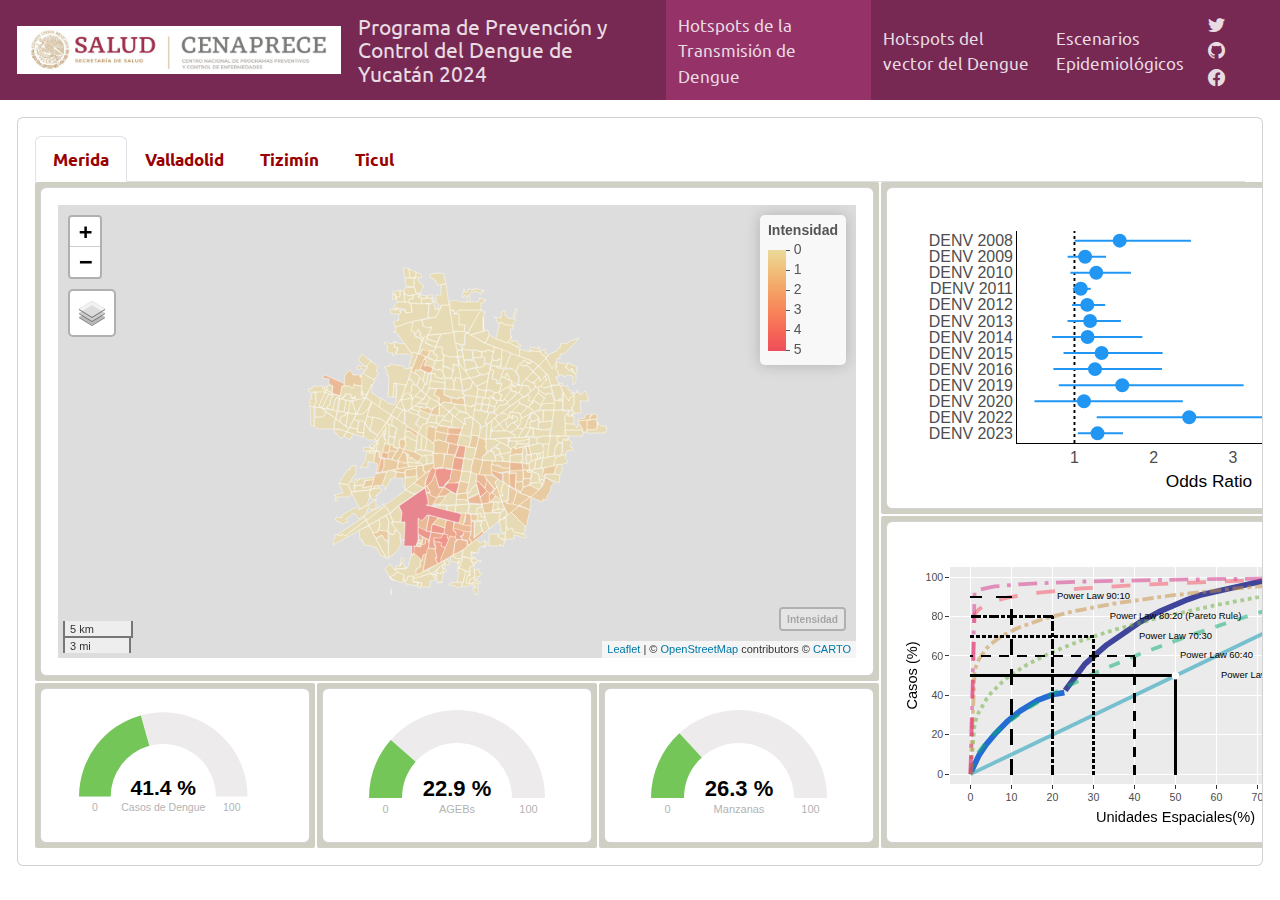
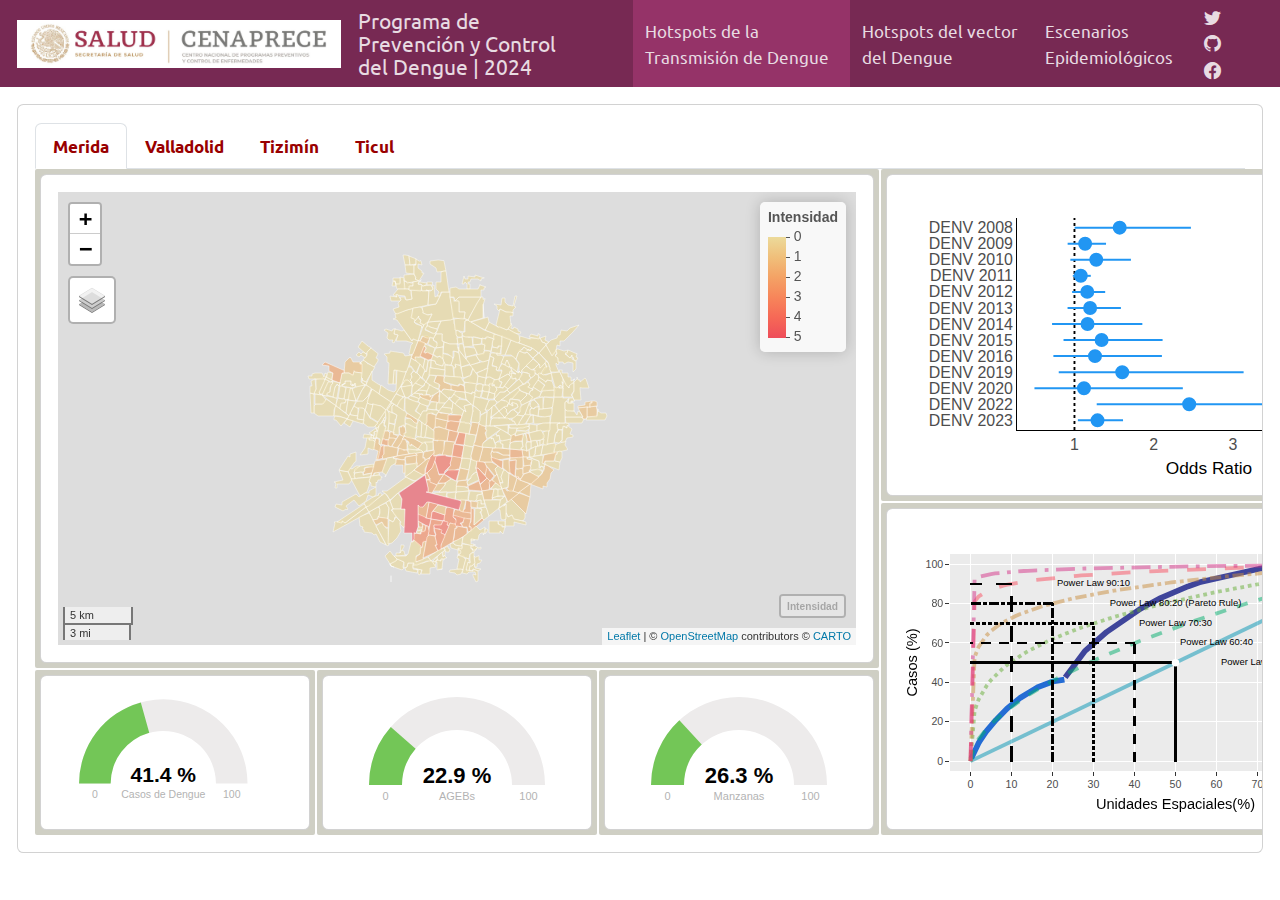
